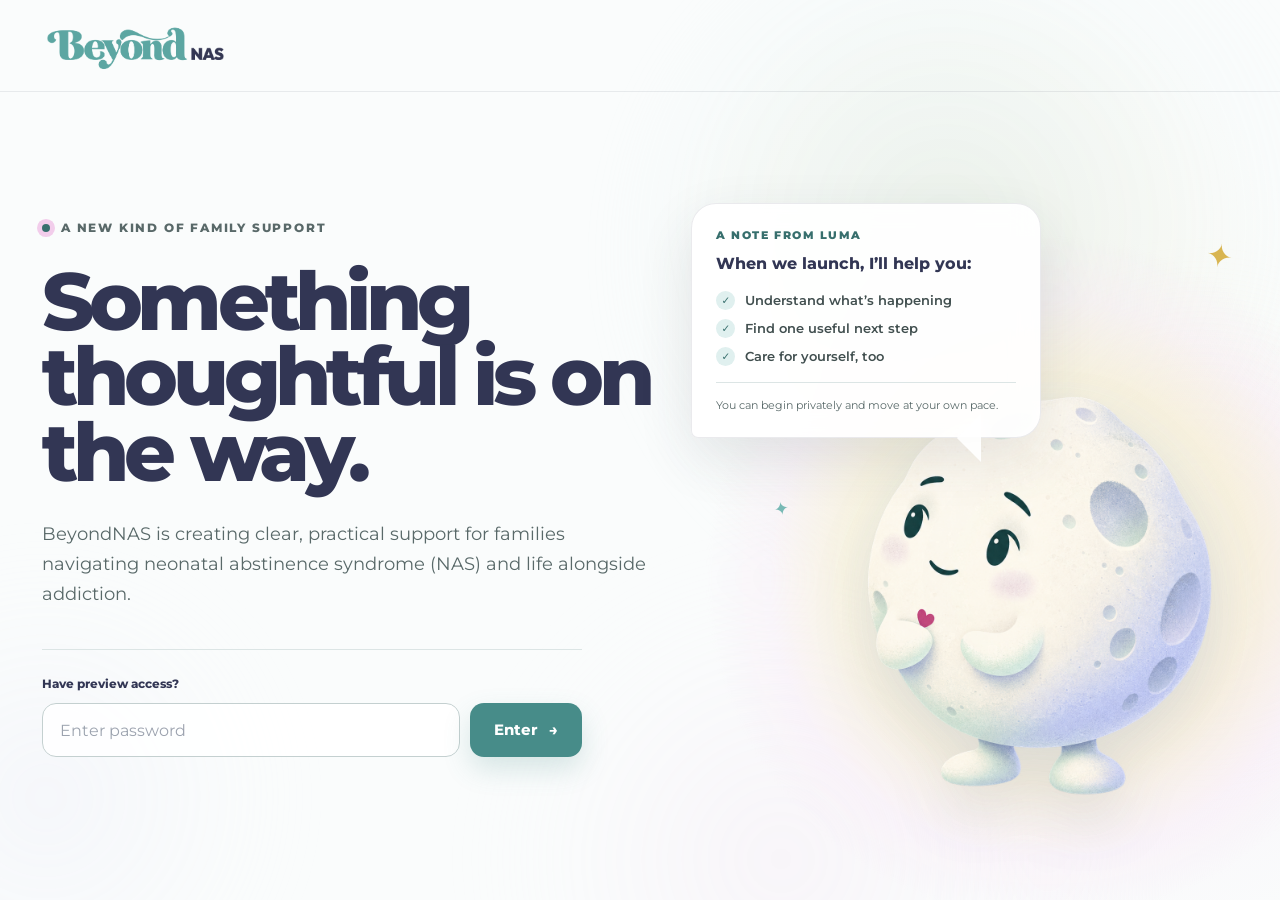
==== index.html @ ad43eafd "Deploy Guided reading to Content Studio" ====
<!doctype html>
<html lang="en">
  <head>
    <meta charset="UTF-8" />
    <meta name="viewport" content="width=device-width, initial-scale=1.0" />
    <link rel="icon" type="image/png" href="/luma-favicon.png" />
    <link rel="apple-touch-icon" href="/apple-touch-icon.png" />
    <title>BeyondNAS | Support for What Comes Next</title>
    <meta
      name="description"
      content="Practical guidance, trusted experiences, and small next steps for families affected by addiction, from infancy through young adulthood."
    />
    <meta property="og:type" content="website" />
    <meta property="og:title" content="BeyondNAS | Support for What Comes Next" />
    <meta property="og:description" content="Practical guidance for families affected by addiction." />
    <meta property="og:image" content="https://beyondnas.com/beyondnas-logo.png" />
    <meta name="twitter:card" content="summary_large_image" />
    <meta name="twitter:title" content="BeyondNAS | Support for What Comes Next" />
    <meta name="twitter:description" content="Practical guidance for families affected by addiction." />
    <meta name="twitter:image" content="https://beyondnas.com/beyondnas-logo.png" />
    <link rel="preconnect" href="https://fonts.googleapis.com" />
    <link rel="preconnect" href="https://fonts.gstatic.com" crossorigin />
    <link
      href="https://fonts.googleapis.com/css2?family=Montserrat:ital,wght@0,400;0,500;0,600;0,700;0,800;0,900;1,500;1,600&display=swap"
      rel="stylesheet"
    />
    <!-- Google tag (gtag.js) -->
    <script async src="https://www.googletagmanager.com/gtag/js?id=G-GMQ66RR1ZY"></script>
    <script>
      window.dataLayer = window.dataLayer || [];
      function gtag() {
        dataLayer.push(arguments);
      }
      gtag('js', new Date());

      gtag('config', 'G-GMQ66RR1ZY');
    </script>
    <script type="module" crossorigin src="/assets/index-DEfCOrzI.js"></script>
    <link rel="stylesheet" crossorigin href="/assets/index-DeD6jrd-.css">
  </head>
  <body class="bg-white">
    <div id="root"></div>
  </body>
</html>
---- assets/index-DeD6jrd-.css ----
.ambient-glow{position:absolute;z-index:0;inset:0;overflow:hidden;pointer-events:none}.ambient-orb{position:absolute;display:block;border-radius:50%;filter:blur(20px);opacity:.22;will-change:transform}.ambient-orb-teal{top:-12%;left:48%;width:46rem;height:46rem;background:radial-gradient(circle at 45% 45%,rgba(157,205,202,.66) 0%,rgba(224,240,239,.38) 44%,transparent 72%);animation:ambient-drift-teal 24s ease-in-out infinite alternate}.ambient-orb-gold{top:28%;right:-15%;width:34rem;height:34rem;background:radial-gradient(circle,rgba(238,220,165,.68) 0%,rgba(252,248,237,.3) 52%,transparent 73%);animation:ambient-drift-gold 29s ease-in-out infinite alternate}.ambient-orb-blush{right:14%;bottom:-31%;width:40rem;height:40rem;background:radial-gradient(circle,rgba(242,205,235,.62) 0%,rgba(253,245,252,.3) 50%,transparent 72%);animation:ambient-drift-blush 27s ease-in-out infinite alternate}.ambient-orb-lavender{left:-17%;bottom:-18%;width:33rem;height:33rem;background:radial-gradient(circle,rgba(219,216,245,.58) 0%,rgba(247,246,253,.25) 52%,transparent 73%);animation:ambient-drift-lavender 31s ease-in-out infinite alternate}@keyframes ambient-drift-teal{0%{transform:translate3d(-3%,0,0) scale(1)}50%{transform:translate3d(6%,7%,0) scale(1.08)}to{transform:translate3d(-1%,13%,0) scale(.96)}}@keyframes ambient-drift-gold{0%{transform:translate3d(0,-5%,0) scale(.96)}55%{transform:translate3d(-14%,8%,0) scale(1.1)}to{transform:translate3d(-6%,16%,0) scale(1.02)}}@keyframes ambient-drift-blush{0%{transform:translate3d(5%,4%,0) scale(1)}48%{transform:translate3d(-11%,-9%,0) scale(1.08)}to{transform:translate3d(3%,-17%,0) scale(.95)}}@keyframes ambient-drift-lavender{0%{transform:translate3d(-2%,8%,0) scale(.98)}52%{transform:translate3d(16%,-8%,0) scale(1.09)}to{transform:translate3d(7%,-17%,0) scale(1.01)}}@media(max-width:620px){.ambient-orb{opacity:.18;filter:blur(24px)}.ambient-orb-teal{top:5%;left:28%;width:29rem;height:29rem}.ambient-orb-gold{top:39%;right:-62%;width:28rem;height:28rem}.ambient-orb-blush{right:-26%;bottom:-11%;width:27rem;height:27rem}.ambient-orb-lavender{left:-55%;bottom:12%;width:27rem;height:27rem}}@media(prefers-reduced-motion:reduce){.ambient-orb{animation:none!important;will-change:auto}}.luma-icon{--li-ink:#2f6667;--li-moon:#dff0ee;--li-accent:#e69bc5;--li-glow:#f2d477;display:block;width:1.75rem;height:1.75rem;overflow:visible;color:var(--li-ink)}.luma-icon--blush{--li-ink:#885878;--li-moon:#f6e4ef;--li-accent:#d887b7;--li-glow:#efc865}.luma-icon--gold{--li-ink:#755c31;--li-moon:#f8edc9;--li-accent:#d69c52;--li-glow:#e6b43d}.luma-icon--lavender{--li-ink:#665a86;--li-moon:#ebe5f5;--li-accent:#9c82bd;--li-glow:#e9b960}.luma-icon--coral{--li-ink:#8d5143;--li-moon:#fae3dc;--li-accent:#df8068;--li-glow:#edbc4f}.luma-icon--current{--li-ink:currentColor;--li-moon:currentColor;--li-accent:currentColor;--li-glow:currentColor}.luma-icon-moon{fill:var(--li-moon)}.luma-icon-crater{fill:var(--li-ink);opacity:.1}.luma-icon-crater-a{transform-origin:9px 9.3px;transform:scale(.92)}.luma-icon-crater-b{opacity:.08}.luma-icon-line{fill:none;stroke:var(--li-ink);stroke-width:1.8;stroke-linecap:round;stroke-linejoin:round}.luma-icon-detail{stroke-width:1.45;opacity:.82}.luma-icon-accent{fill:var(--li-accent);stroke:none}.luma-icon-highlight{fill:#fff;opacity:.9}.luma-icon-spark{fill:none;stroke:var(--li-glow);stroke-width:1.7;stroke-linecap:round}.luma-icon--current .luma-icon-moon{opacity:.14}.luma-icon--current .luma-icon-crater{opacity:.16}.luma-icon--current .luma-icon-accent{opacity:.5}.luma-icon--current .luma-icon-spark{opacity:.78}@media(prefers-reduced-motion:no-preference){button:hover>.luma-icon .luma-icon-spark,a:hover>.luma-icon .luma-icon-spark{transform-origin:center;animation:luma-icon-twinkle .8s ease both}@keyframes luma-icon-twinkle{50%{opacity:.45;transform:scale(.72) rotate(12deg)}}}.cw-preview{min-height:100vh;padding-bottom:48px;background:var(--color-neutral-50);color:var(--color-indigo-700);font-size:.94rem;line-height:1.65}.cw-container{width:min(1160px,calc(100% - 48px));margin-inline:auto}.cw-topbar{background:var(--color-neutral-0);border-bottom:1px solid var(--color-border)}.cw-topbar .cw-container{display:flex;min-height:68px;align-items:center;justify-content:space-between;gap:14px}.cw-brand,.cw-topbar img.cw-brand{width:144px}.cw-back-link,.cw-source a{display:inline-flex;min-height:44px;align-items:center;gap:7px;color:var(--color-teal-800);font-size:.83rem;font-weight:700;text-decoration:underline;text-underline-offset:3px}.cw-preview .luma-icon{width:1.35rem;height:1.35rem;flex:none}.cw-hero{display:grid;grid-template-columns:minmax(0,1fr) minmax(220px,32%);grid-template-areas:"copy art" "progress art";align-items:center;gap:18px 26px;margin:28px 0 22px;padding:clamp(24px,4vw,46px);border-radius:24px;background:radial-gradient(ellipse at 90% 20%,var(--color-teal-700),transparent 59%),var(--color-teal-950);color:var(--color-neutral-0);overflow:hidden}.cw-hero-copy{grid-area:copy}.cw-hero-art{position:relative;display:grid;grid-area:art;width:100%;max-width:320px;justify-self:center;place-items:center;isolation:isolate}.cw-hero-art:before{position:absolute;z-index:-1;width:95%;aspect-ratio:1;border:1px solid rgba(195,225,223,.2);border-radius:50%;background:radial-gradient(circle,rgba(157,205,202,.22),transparent 72%);content:""}.cw-hero-art img{width:100%;height:auto}.cw-eyebrow{color:var(--color-teal-700);font-size:.72rem;font-weight:800;letter-spacing:.09em;text-transform:uppercase}.cw-hero .cw-eyebrow{color:var(--color-gold-200)}.cw-hero h1{max-width:20ch;margin:7px 0 10px;font-size:clamp(2rem,4.35vw,3.45rem);font-weight:700;line-height:1.08;letter-spacing:-.048em}.cw-hero-copy>p:last-child{max-width:52ch;color:var(--color-teal-100)}.cw-progress{display:grid;grid-area:progress;gap:7px;width:min(100%,315px);padding:10px 14px;border:1px solid var(--color-teal-600);border-radius:14px;background:var(--color-teal-900)}.cw-progress label{font-size:.8rem;font-weight:750}.cw-progress span{color:var(--color-teal-100);font-size:.76rem}.cw-progress progress{display:block;width:100%;height:7px;overflow:hidden;-webkit-appearance:none;-moz-appearance:none;appearance:none;border:0;border-radius:8px;background:var(--color-teal-700)}.cw-progress progress::-webkit-progress-bar{background:var(--color-teal-700)}.cw-progress progress::-webkit-progress-value{background:var(--color-gold-200)}.cw-progress progress::-moz-progress-bar{background:var(--color-gold-200)}.cw-layout{display:grid;grid-template-columns:231px minmax(0,1fr);align-items:start;gap:18px}.cw-navigation,.cw-module{min-width:0;border:1px solid var(--color-border);border-radius:19px;background:var(--color-neutral-0);box-shadow:0 10px 32px #3236540b}.cw-navigation{position:sticky;top:16px;padding:9px}.cw-navigation ol{display:grid;gap:4px;padding:0;list-style:none}.cw-navigation button{display:flex;width:100%;min-height:48px;align-items:center;gap:9px;padding:8px;border:1px solid transparent;border-radius:11px;color:var(--color-indigo-700);font-size:.79rem;font-weight:750;text-align:left}.cw-navigation button:disabled{color:var(--color-neutral-600);cursor:default}.cw-navigation button:hover:not(:disabled){background:var(--color-teal-50)}.cw-navigation button[aria-current]{border-color:var(--color-teal-300);background:var(--color-teal-50)}.cw-step-number{display:grid;width:28px;height:28px;flex:none;place-items:center;border-radius:50%;background:var(--color-neutral-100);color:var(--color-teal-900)}.cw-step-number .luma-icon{width:1.1rem;height:1.1rem}.cw-navigation button[aria-current] .cw-step-number{background:var(--color-teal-800);color:#fff}.cw-module-header,.cw-module-content,.cw-module-footer{padding-inline:clamp(17px,3vw,38px)}.cw-module-header{display:flex;align-items:flex-start;gap:16px;padding-block:25px 23px;border-bottom:1px solid var(--color-border);border-radius:18px 18px 0 0;background:linear-gradient(115deg,var(--cw-module-wash, var(--color-teal-50)),var(--color-neutral-0) 82%)}.cw-module[data-tone=lavender]{--cw-module-wash: var(--color-lavender-50)}.cw-module[data-tone=blush]{--cw-module-wash: var(--color-blush-50)}.cw-module[data-tone=gold]{--cw-module-wash: var(--color-gold-50)}.cw-module-emblem{display:grid;width:58px;height:58px;flex:none;place-items:center;border:1px solid var(--color-border);border-radius:20px;background:var(--color-neutral-0)}.cw-module-emblem .luma-icon{width:2.55rem;height:2.55rem}.cw-module h2{margin:3px 0 6px;font-size:clamp(1.45rem,3vw,2.2rem);font-weight:700;line-height:1.18;letter-spacing:-.035em}.cw-module-header div>p:last-child,.cw-module-content,.cw-completed>p{color:var(--color-neutral-700)}.cw-module-content{display:grid;gap:24px;padding-block:24px}.cw-section{display:grid;gap:10px}.cw-section h3,.cw-section h4{color:var(--color-indigo-700);font-weight:750;line-height:1.35}.cw-section h3{font-size:1.16rem}.cw-section h4{margin-top:7px;font-size:.94rem}.cw-list{display:grid;gap:5px;padding-left:1.3em;list-style:disc}.cw-list li::marker{color:var(--color-teal-700)}.cw-source{margin-top:-4px}.cw-source .luma-icon{width:1rem;height:1rem}.cw-avery-intro{display:grid;grid-template-columns:minmax(0,1fr) minmax(145px,29%);align-items:center;gap:14px 22px;padding:clamp(16px,3vw,28px);border:1px solid var(--color-teal-200);border-radius:16px;background:radial-gradient(ellipse at 87% 48%,var(--color-lavender-100),transparent 57%),var(--color-teal-50)}.cw-avery-intro h3{margin-bottom:6px;color:var(--color-teal-950);font-size:clamp(1.38rem,3vw,1.86rem);font-weight:750;line-height:1.15;letter-spacing:-.03em}.cw-avery-intro p{max-width:52ch}.cw-avery-intro-art{width:min(100%,196px);height:auto;justify-self:center;margin-block:-6px}.cw-story{display:flex;align-items:flex-start;gap:11px;padding:14px 17px;border-radius:12px;background:var(--color-teal-50)}.cw-story .luma-icon{width:1.9rem;height:1.9rem}.cw-story strong{display:block;margin-bottom:2px;color:var(--color-teal-900)}.cw-icon-heading,.cw-disclosure-title,.cw-preparation dt{display:flex;align-items:center;gap:8px}.cw-icon-heading .luma-icon,.cw-disclosure-title .luma-icon,.cw-preparation .luma-icon{width:1.55rem;height:1.55rem}.cw-reference-grid{display:grid;grid-template-columns:repeat(2,minmax(0,1fr));gap:8px}.cw-reference-grid>div{padding:12px 14px;border:1px solid var(--color-border);border-radius:10px;background:var(--color-neutral-25)}.cw-reference-grid dt{margin-bottom:3px;color:var(--color-indigo-700);font-weight:750}.cw-reference-grid dd{font-size:.86rem}.cw-practice{padding:17px;border:1px solid var(--color-lavender-200);border-radius:14px;background:var(--color-lavender-50)}.cw-question{min-width:0}.cw-question+.cw-question{margin-top:6px}.cw-question legend{margin-bottom:7px;font-weight:650}.cw-answer-options{display:flex;flex-wrap:wrap;gap:7px}.cw-answer{display:flex;min-height:44px;align-items:center;gap:8px;padding:8px 12px;border:1px solid var(--color-border-strong);border-radius:9px;background:var(--color-neutral-0);cursor:pointer}.cw-answer[data-result=correct]{border-color:var(--color-teal-700);background:var(--color-teal-50)}.cw-answer[data-result=retry]{border-color:#a15040}.cw-answer:has(input:focus-visible){outline:3px solid #e97755;outline-offset:2px}.cw-answer input{width:16px;height:16px;flex:none;accent-color:var(--color-teal-700)}.cw-answer[data-result=retry] input{accent-color:#a15040}.cw-feedback{margin-top:9px;padding:10px 12px;border-left:3px solid var(--color-teal-500);border-radius:4px 9px 9px 4px;background:var(--color-teal-50);color:var(--color-teal-900)}.cw-answer[data-result=retry],.cw-feedback[data-result=retry]{background:#fff3ee;color:#63372d}.cw-feedback[data-result=retry]{border-left-color:#a15040}.cw-feedback-label{display:flex;align-items:center;gap:6px;margin-bottom:4px;font-size:.84rem}.cw-disclosure-guide{display:flex;flex-wrap:wrap;align-items:center;justify-content:space-between;gap:6px 12px}.cw-disclosure-progress{display:inline-flex;align-items:center;gap:7px;padding:4px 9px;border:1px solid var(--color-teal-200);border-radius:999px;background:var(--color-neutral-0);color:var(--color-teal-900);font-size:.75rem;font-weight:750;white-space:nowrap}.cw-disclosure-progress[data-complete=true]{border-color:var(--color-mint-300);background:var(--color-mint-100);color:var(--color-mint-900)}.cw-disclosure-meter{display:inline-flex;gap:3px}.cw-disclosure-meter span{width:9px;height:5px;border-radius:999px;background:var(--color-teal-200)}.cw-disclosure-meter [data-filled=true]{background:var(--color-teal-700)}.cw-disclosure-progress .luma-icon,.cw-disclosure-state .luma-icon{width:1rem;height:1rem}.cw-flow{display:grid;padding:16px;border:1px solid var(--color-teal-200);border-radius:14px;background:var(--color-teal-50)}.cw-flow .cw-disclosure-guide{margin-bottom:13px}.cw-flow-origin{z-index:1;display:flex;justify-self:center;align-items:center;gap:8px;padding:7px 14px;border-radius:8px;background:var(--color-teal-800);color:#fff;font-weight:750}.cw-branches{position:relative;display:grid;grid-template-columns:repeat(2,minmax(0,1fr));gap:9px;padding-top:22px}.cw-branches:before{position:absolute;top:0;left:50%;height:11px;border-left:1px solid var(--color-teal-600);content:""}.cw-branches:after{position:absolute;top:11px;right:25%;left:25%;height:11px;border:1px solid var(--color-teal-600);border-bottom:0;border-radius:5px 5px 0 0;content:""}.cw-disclosure{min-width:0;align-self:start;overflow:hidden;border:1px solid var(--cw-disclosure-border, var(--color-teal-300));border-radius:10px;background:var(--color-neutral-0)}.cw-disclosure[data-viewed=true]{border-color:var(--color-mint-500)}.cw-disclosure button{display:flex;width:100%;min-height:52px;justify-content:space-between;align-items:center;gap:10px;padding:9px 12px;color:var(--color-teal-900);font-weight:750;text-align:left}.cw-disclosure button:focus-visible{outline-offset:-4px}.cw-disclosure button:hover{background:var(--color-teal-50)}.cw-disclosure button[aria-expanded=true]{background:var(--color-mint-50)}.cw-disclosure-actions,.cw-disclosure-state{display:inline-flex;flex:none;align-items:center;gap:7px}.cw-disclosure-state{gap:4px;padding:3px 7px;border-radius:6px;background:var(--color-teal-100);color:var(--color-teal-900);font-size:.73rem;white-space:nowrap}.cw-disclosure[data-viewed=true] .cw-disclosure-state{background:var(--color-mint-100);color:var(--color-mint-900)}.cw-disclosure-chevron{width:7px;height:7px;flex:none;margin:-3px 2px 0 0;border-right:2px solid currentColor;border-bottom:2px solid currentColor;transform:rotate(45deg)}.cw-disclosure button[aria-expanded=true] .cw-disclosure-chevron{margin-top:3px;transform:rotate(225deg)}.cw-disclosure-content{padding:10px 12px 13px;border-top:1px solid var(--color-mint-200)}.cw-branch .cw-disclosure-content{font-size:.86rem}.cw-conversation{display:grid;grid-template-columns:minmax(0,1fr) minmax(124px,26%);grid-template-areas:"heading art" "dialogue art";align-items:center;gap:12px 20px;padding:clamp(15px,2.5vw,24px);border:1px solid var(--color-lavender-200);border-radius:16px;background:radial-gradient(ellipse at right center,var(--color-lavender-100),transparent 62%),var(--color-lavender-50)}.cw-conversation h3{grid-area:heading}.cw-conversation-art{grid-area:art;width:100%;height:auto}.cw-dialogue{display:grid;grid-area:dialogue;gap:7px}.cw-dialogue>div{padding:10px 14px;border-radius:10px;background:var(--color-neutral-0)}.cw-dialogue>div:nth-child(2){margin-left:clamp(9px,6%,38px);background:var(--color-teal-100)}.cw-dialogue dt{color:var(--color-teal-800);font-size:.8rem;font-weight:750}.cw-findings{grid-template-columns:repeat(3,minmax(0,1fr))}.cw-notice{padding:16px;border:1px solid var(--color-gold-200);border-radius:14px;background:var(--color-gold-50)}.cw-notice header{display:flex;align-items:center;gap:9px}.cw-notice header .luma-icon{width:2rem;height:2rem}.cw-notice header p{color:var(--color-gold-800);font-size:.78rem;font-weight:750}.cw-notice-row{--cw-disclosure-border: var(--color-gold-200)}.cw-module-footer{display:grid;gap:8px;padding-block:14px;border-top:1px solid var(--color-border);border-radius:0 0 19px 19px;background:var(--color-neutral-25)}.cw-continue-help{color:var(--color-neutral-700);font-size:.8rem;text-align:right}.cw-module-actions{display:flex;gap:12px}.cw-module-actions .cw-primary{margin-left:auto}.cw-module-actions button{justify-content:center;line-height:1.3;text-align:center}.cw-primary,.cw-secondary{display:inline-flex;min-height:44px;align-items:center;gap:7px;padding:7px 14px;border:1px solid var(--color-teal-800);border-radius:9px;background:var(--color-teal-800);color:#fff;font-size:.87rem;font-weight:750}.cw-primary:hover:not(:disabled){background:var(--color-teal-950)}.cw-primary:disabled{border-color:var(--color-border);background:var(--color-neutral-100);color:var(--color-neutral-600);cursor:default}.cw-secondary{border-color:var(--color-border-strong);background:#fff;color:var(--color-teal-900)}.cw-secondary:hover{background:var(--color-teal-50)}.cw-completed{display:grid;justify-items:start;gap:8px;padding:clamp(22px,4vw,46px);background:radial-gradient(ellipse at top right,var(--color-teal-50),transparent 72%),var(--color-neutral-0)}.cw-completed-art{width:86px;height:auto;margin:-8px 0 -4px -9px}.cw-completed>p{max-width:58ch;margin-bottom:8px}.cw-completed-actions{display:flex;flex-wrap:wrap;gap:8px}@media(max-width:820px){.cw-layout{grid-template-columns:1fr;gap:12px}.cw-navigation{position:static}.cw-navigation ol{grid-template-columns:repeat(4,minmax(0,1fr))}.cw-navigation button{flex-wrap:wrap;justify-content:center;text-align:center}}@media(max-width:570px){.cw-container{width:calc(100% - 26px)}.cw-brand,.cw-topbar img.cw-brand{width:115px}.cw-topbar .cw-container{min-height:57px}.cw-back-link{font-size:.75rem}.cw-hero{grid-template-columns:minmax(0,1fr) clamp(76px,25vw,114px);grid-template-areas:"copy copy" "progress art";gap:12px;margin-top:15px;padding:20px;border-radius:17px}.cw-module-header{gap:10px}.cw-module-emblem{width:43px;height:43px;border-radius:13px}.cw-module-emblem .luma-icon{width:1.95rem;height:1.95rem}.cw-avery-intro{grid-template-columns:minmax(0,1fr) clamp(94px,33vw,145px);grid-template-areas:"title art" "intro intro";gap:10px 12px}.cw-avery-intro-copy{display:contents}.cw-avery-intro h3{grid-area:title;margin:0}.cw-avery-intro p{grid-area:intro}.cw-avery-intro-art{grid-area:art}.cw-reference-grid{grid-template-columns:1fr}.cw-navigation button{flex-direction:column;gap:4px;padding:5px 2px;font-size:.65rem;line-height:1.3}.cw-flow{padding:10px}.cw-disclosure button{flex-direction:column;align-items:stretch;gap:5px}.cw-disclosure-actions{justify-content:space-between}.cw-branch button{font-size:.82rem;padding-inline:7px}.cw-branch .cw-disclosure-content{padding-inline:7px}.cw-conversation{grid-template-columns:minmax(0,1fr) clamp(64px,20vw,96px);grid-template-areas:"heading art" "dialogue dialogue";gap:8px}.cw-module-actions{gap:8px}.cw-module-actions button{gap:5px;padding-inline:8px;font-size:.78rem}.cw-module-actions .luma-icon{width:1rem;height:1rem}}.cw-reading-blocks{display:grid;gap:20px;min-width:0}.cw-reading-block{min-width:0}.cw-reading-block .cw-source{margin-top:6px}.cw-reference-grid .cw-card-with-icon{margin-left:2.05rem}.cw-conversation[data-illustrated=false]{grid-template-columns:1fr;grid-template-areas:"heading" "dialogue"}.cw-avery-intro:not(:has(img)){grid-template-columns:1fr;grid-template-areas:"title" "intro"}.cw-guided-module .cw-module-footer{border-radius:0}.cw-guided-complete{display:inline-flex;align-items:center;gap:8px;margin-left:auto;color:var(--color-mint-900);font-weight:750}.cw-guided-complete .luma-icon{width:1.4rem;height:1.4rem}:root{--learn-forest:var(--color-indigo-600);--learn-coral:var(--color-teal-700);--learn-paper:var(--color-neutral-50);--learn-ink:var(--color-indigo-600);--learn-muted:var(--color-neutral-600);--learn-sage:var(--color-mint-200);--learn-line:var(--color-neutral-200);--learn-peach:var(--color-blush-200);--learn-yellow:var(--color-gold-100);--learn-lilac:var(--color-lavender-200)}.content-preview-shell{min-width:0;max-width:100%;min-height:100svh;background:var(--learn-paper);color:var(--learn-ink);font-family:Montserrat,ui-sans-serif,system-ui,sans-serif}.embedded-module-preview{width:100%;container-type:inline-size}.embedded-module-preview .module-canvas{width:100%;min-width:0;max-width:100%}.embedded-module-preview .learn-module-header>*,.embedded-module-preview .learn-module-body>*,.embedded-module-preview button>span{min-width:0}.embedded-module-preview h2,.embedded-module-preview h3,.embedded-module-preview p,.embedded-module-preview button,.embedded-module-preview strong,.embedded-module-preview span{overflow-wrap:anywhere}.preview-topbar{display:grid;height:72px;padding:0 34px;grid-template-columns:1fr auto 1fr;align-items:center;border-bottom:1px solid var(--learn-line);background:#f7f4edeb;-webkit-backdrop-filter:blur(14px);backdrop-filter:blur(14px)}.preview-brand{display:flex;align-items:center;gap:9px;color:var(--learn-forest);font-family:Montserrat,ui-sans-serif,system-ui,sans-serif;font-size:21px;font-weight:700;text-decoration:none}.preview-mark{position:relative;display:inline-block;width:29px;height:29px}.preview-mark i{position:absolute;width:13px;height:19px;border-radius:100% 0;background:var(--learn-coral);transform-origin:bottom right}.preview-mark i:nth-child(1){left:1px;top:1px;transform:rotate(-35deg)}.preview-mark i:nth-child(2){right:2px;top:1px;transform:scaleX(-1) rotate(-35deg)}.preview-mark i:nth-child(3){left:10px;bottom:0;width:9px;height:16px;background:#89a794;transform:rotate(-5deg)}.preview-topbar>div{display:flex;align-items:center;gap:8px;color:var(--learn-muted);font-size:8px;font-weight:800;letter-spacing:.1em;text-transform:uppercase}.preview-topbar>div b{padding:6px 8px;border-radius:99px;background:var(--learn-peach);color:#9c4933}.preview-topbar>a:last-child{justify-self:end;color:var(--learn-forest);font-size:9px;font-weight:800;text-decoration:none}.preview-hero{display:flex;min-height:274px;padding:46px max(34px,calc((100vw - 1380px)/2));align-items:flex-end;justify-content:space-between;gap:60px;background:var(--learn-forest);color:#fff;overflow:hidden}.preview-hero-copy>p{margin:0;color:#f1a188;font-size:9px;font-weight:850;letter-spacing:.19em}.preview-hero-copy h1{margin:14px 0 12px;font-family:Montserrat,ui-sans-serif,system-ui,sans-serif;font-size:clamp(45px,5vw,71px);font-weight:600;letter-spacing:-.045em;line-height:.95}.preview-hero-copy>span{display:block;max-width:710px;color:#ffffffa1;font-size:13px;line-height:1.65}.collection-meta{display:flex;margin-top:25px;align-items:center;gap:13px;color:#ffffffb8;font-size:8px;text-transform:uppercase;letter-spacing:.08em}.collection-meta i{width:3px;height:3px;border-radius:50%;background:#f1a188}.overall-progress{display:flex;max-width:285px;align-items:center;gap:17px}.overall-progress>div{display:grid;width:99px;height:99px;flex:none;place-items:center;align-content:center;border-radius:50%;background:conic-gradient(#f1a188 var(--overall),rgba(255,255,255,.1) 0);box-shadow:inset 0 0 0 9px var(--learn-forest)}.overall-progress strong,.overall-progress span{display:block}.overall-progress strong{font-family:Montserrat,ui-sans-serif,system-ui,sans-serif;font-size:24px}.overall-progress span{color:#ffffff80;font-size:7px;text-transform:uppercase}.overall-progress p{color:#ffffff80;font-size:9px;line-height:1.55}.preview-workspace{display:grid;max-width:1450px;margin:0 auto;grid-template-columns:315px minmax(0,1fr)}.module-rail{padding:36px 24px 70px;border-right:1px solid var(--learn-line)}.module-rail>div:first-child>span,.learn-section-label{color:var(--learn-coral);font-size:8px;font-weight:850;letter-spacing:.16em}.module-rail h2{margin:7px 0 8px;font-family:Montserrat,ui-sans-serif,system-ui,sans-serif;font-size:26px}.module-rail>div:first-child>p{margin:0;color:var(--learn-muted);font-size:9px;line-height:1.6}.module-rail nav{display:flex;margin-top:25px;gap:7px;flex-direction:column}.module-rail nav button{display:grid;min-height:69px;padding:9px 10px;grid-template-columns:22px 34px 1fr 16px;align-items:center;gap:7px;border:1px solid transparent;border-radius:12px;background:transparent;color:var(--learn-ink);text-align:left}.module-rail nav button:hover{background:#ffffffb3}.module-rail nav button.active{border-color:var(--learn-line);background:#fff;box-shadow:0 10px 26px #173f3b12}.module-rail nav button>span{color:#9aa49f;font-size:7px;font-weight:850}.rail-icon{display:grid;width:31px;height:31px;place-items:center;border-radius:9px;background:var(--learn-lilac);color:#695a75;font-size:12px;font-style:normal}.rail-help_now{background:var(--learn-peach);color:#a95139}.rail-checklist{background:var(--learn-sage);color:#496e55}.rail-scenario{background:var(--learn-yellow);color:#746a20}.rail-reminder{background:#dce9ef;color:#466b7d}.module-rail nav b{font-size:9px}.module-rail nav small{display:block;margin-top:4px;color:var(--learn-muted);font-size:7px;font-weight:600}.module-rail nav em{color:var(--learn-coral);font-size:10px;font-style:normal}.prototype-note{margin-top:27px;padding:15px;border-radius:12px;background:#ebe9e2}.prototype-note b{color:#8a5c4e;font-size:7px;letter-spacing:.13em}.prototype-note p{margin:7px 0 0;color:#737d78;font-size:7px;line-height:1.55}.module-stage{min-width:0;padding:36px 45px 80px}.module-canvas{width:100%;min-width:0;max-width:960px;margin:0 auto;border:1px solid var(--learn-line);border-radius:24px;background:#fff;box-shadow:0 22px 70px #173f3b17;overflow:hidden}.learn-module-header{display:grid;padding:27px 30px;grid-template-columns:48px minmax(0,1fr) 65px;align-items:center;gap:15px;border-bottom:1px solid #e8ebe5}.learn-pattern-mark{display:grid;width:48px;height:48px;place-items:center;border-radius:14px;background:var(--learn-lilac);color:#655672;font-size:20px}.learn-help_now{background:var(--learn-peach);color:#a95139}.learn-checklist{background:var(--learn-sage);color:#496e55}.learn-scenario{background:var(--learn-yellow);color:#746a20}.learn-reminder{background:#dce9ef;color:#466b7d}.learn-module-header p{margin:0;color:var(--learn-coral);font-size:7px;font-weight:850;letter-spacing:.14em}.learn-module-header h2{margin:5px 0;font-family:Montserrat,ui-sans-serif,system-ui,sans-serif;font-size:30px;font-weight:600;line-height:1.05}.learn-module-header>div:nth-child(2)>span{color:var(--learn-muted);font-size:9px;line-height:1.55}.learn-progress-ring{display:grid;width:58px;height:58px;place-items:center;border-radius:50%;background:conic-gradient(var(--learn-coral) var(--progress),#edece6 0);box-shadow:inset 0 0 0 6px #fff}.learn-progress-ring b{font-size:8px}.learn-module-body{min-width:0;padding:34px 38px}.learn-reading{max-width:690px;margin:0 auto}.learn-reading p{font-family:Montserrat,ui-sans-serif,system-ui,sans-serif;font-size:19px;line-height:1.7}.learn-reading p:first-of-type{margin-top:16px}.cue-lab,.knowledge-check{max-width:760px;margin:32px auto 0;padding:25px;border-radius:17px;background:#f7f6f1}.cue-lab>div:first-child h3,.knowledge-check h3,.issue-picker h3,.check-intro h3,.scene-copy h3,.reminder-copy h3{margin:8px 0 6px;font-family:Montserrat,ui-sans-serif,system-ui,sans-serif;font-size:25px;font-weight:600}.cue-lab>div:first-child p,.issue-picker>p,.check-intro p,.reminder-copy p{margin:0;color:var(--learn-muted);font-size:9px;line-height:1.55}.cue-grid{display:grid;margin-top:18px;grid-template-columns:repeat(auto-fit,minmax(min(220px,100%),1fr));gap:8px}.cue-grid button{display:flex;min-width:0;min-height:96px;padding:13px;align-items:flex-start;gap:10px;border:1px solid #dfe3dc;border-radius:11px;background:#fff;color:var(--learn-ink);text-align:left}.cue-grid button i{display:grid;width:22px;height:22px;flex:none;place-items:center;border:1px solid #cdd6ce;border-radius:50%;font-size:8px;font-style:normal}.cue-grid button span{min-width:0;font-size:9px;line-height:1.45}.cue-grid button.selected{border-color:#789987;background:#eff5f0}.cue-grid button.selected i{border-color:#789987;background:#789987;color:#fff}.cue-lab>small{display:block;margin-top:13px;color:#7a8680;font-size:7px;line-height:1.5}.knowledge-check{background:var(--learn-forest);color:#fff}.knowledge-check .learn-section-label{color:#f1a188}.knowledge-check h3{max-width:620px}.knowledge-check>button{display:grid;width:100%;min-width:0;min-height:48px;margin-top:7px;padding:7px 12px;grid-template-columns:27px minmax(0,1fr) auto;align-items:center;gap:10px;border:1px solid rgba(255,255,255,.13);border-radius:10px;background:#ffffff0f;color:#fff;text-align:left;font-size:9px}.knowledge-check>button i{display:grid;width:24px;height:24px;place-items:center;border-radius:50%;background:#ffffff1a;font-style:normal}.knowledge-check>button b{color:#f1a188;font-size:8px}.knowledge-check>button.correct{border-color:#9dc2a5;background:#81b68f2e}.knowledge-check>button.incorrect{border-color:#f1a188;background:#ed765429}.learn-feedback{margin-top:11px;padding:15px;border-radius:11px}.learn-feedback b{font-size:9px}.learn-feedback p{margin:5px 0 0;font-size:8px;line-height:1.6}.learn-feedback.good{background:#e3f0e5;color:#315c3f}.knowledge-check .learn-feedback.good{background:#93c69d26;color:#d9f0de}.learn-feedback.gentle{background:#fff0e8;color:#7e4c3e}.learn-feedback button{margin-top:9px;border:0;border-bottom:1px solid currentColor;background:none;padding:0;color:inherit;font-size:8px;font-weight:800}.issue-picker,.decision-path{max-width:720px;margin:0 auto}.issue-picker{text-align:center}.issue-picker>p{margin-bottom:21px}.issue-picker>div{display:grid;grid-template-columns:1fr 1fr;gap:9px;text-align:left}.issue-picker>div button{display:grid;min-height:71px;padding:11px;grid-template-columns:28px 1fr 15px;align-items:center;gap:9px;border:1px solid var(--learn-line);border-radius:12px;background:#fff;color:var(--learn-ink);font-size:9px;font-weight:700}.issue-picker>div button:hover{border-color:var(--learn-coral);background:#fff8f5}.issue-picker>div button span{display:grid;width:26px;height:26px;place-items:center;border-radius:50%;background:var(--learn-peach);color:#9b4c37;font-size:8px}.issue-picker>div button b{color:var(--learn-coral)}.learn-back{border:0;background:none;padding:0;color:var(--learn-muted);font-size:8px;font-weight:750}.selected-issue{display:flex;margin:16px 0;padding:15px 18px;align-items:center;justify-content:space-between;border-radius:12px;background:var(--learn-peach)}.selected-issue small{color:#a85840;font-size:7px;font-weight:850;letter-spacing:.12em}.selected-issue strong{font-family:Montserrat,ui-sans-serif,system-ui,sans-serif;font-size:17px}.calm-line{display:flex;margin:21px 0;align-items:center;gap:12px;color:#8d9893;font-family:Montserrat,ui-sans-serif,system-ui,sans-serif;font-size:12px;font-style:italic}.calm-line i{height:1px;background:#d7ded7;flex:1}.decision-path article{display:grid;margin-top:9px;padding:15px;grid-template-columns:33px 1fr 20px;align-items:center;gap:11px;border:1px solid var(--learn-line);border-radius:12px}.decision-path article>b{display:grid;width:31px;height:31px;place-items:center;border-radius:50%;background:var(--learn-sage);font-size:9px}.decision-path article small,.try-now-card small{color:var(--learn-coral);font-size:7px;font-weight:850;letter-spacing:.12em}.decision-path article p{margin:4px 0 0;font-family:Montserrat,ui-sans-serif,system-ui,sans-serif;font-size:15px}.decision-path article>span{color:#6d9a78}.learn-main-action{display:block;min-height:45px;margin:16px 0 0 auto;padding:0 17px;border:0;border-radius:9px;background:var(--learn-forest);color:#fff;font-size:9px;font-weight:800}.try-now-card{margin-top:17px;padding:20px;border-radius:15px;background:var(--learn-forest);color:#fff}.try-now-card p{font-family:Montserrat,ui-sans-serif,system-ui,sans-serif;font-size:18px;line-height:1.5}.try-now-card button{display:flex;margin-top:14px;padding:9px 12px;align-items:center;gap:8px;border:0;border-radius:8px;background:#fff;color:var(--learn-forest);font-size:8px;font-weight:800}.try-now-card button span{display:grid;width:18px;height:18px;place-items:center;border-radius:50%;background:var(--learn-sage)}.checklist-module>section{max-width:720px;margin:0 auto}.check-intro{display:flex;align-items:flex-end;justify-content:space-between;gap:25px}.check-intro>div:first-child{max-width:540px}.check-score{display:flex;align-items:center;gap:8px}.check-score strong{font-family:Montserrat,ui-sans-serif,system-ui,sans-serif;font-size:43px}.check-score span{color:var(--learn-muted);font-size:8px;line-height:1.35}.care-checklist{margin-top:24px;border-top:1px solid var(--learn-line)}.care-checklist button{display:grid;width:100%;min-height:68px;padding:12px 3px;grid-template-columns:29px 1fr;align-items:center;gap:12px;border:0;border-bottom:1px solid var(--learn-line);background:none;color:var(--learn-ink);text-align:left}.care-checklist button i{display:grid;width:26px;height:26px;place-items:center;border:1px solid #c8d2ca;border-radius:8px;color:#fff;font-size:9px;font-style:normal}.care-checklist button span{font-family:Montserrat,ui-sans-serif,system-ui,sans-serif;font-size:15px}.care-checklist button small{display:block;margin-bottom:4px;color:#9aa49f;font:750 6px Montserrat,sans-serif;letter-spacing:.13em}.care-checklist button.checked{color:#65736e;text-decoration:line-through}.care-checklist button.checked i{border-color:#74917e;background:#74917e}.check-actions{display:flex;margin-top:18px;gap:8px}.check-actions button{min-height:41px;padding:0 14px;border:1px solid var(--learn-forest);border-radius:9px;background:var(--learn-forest);color:#fff;font-size:8px;font-weight:800}.check-actions button+button{background:#fff;color:var(--learn-forest)}.scenario-module{max-width:790px;margin:0 auto}.scenario-scene{display:grid;grid-template-columns:240px 1fr;align-items:center;gap:27px}.scene-visual{position:relative;height:185px;border-radius:17px;background:linear-gradient(145deg,#dce9df,#f0e5d9);overflow:hidden}.scene-visual:before{position:absolute;left:32px;right:32px;bottom:25px;height:42px;border-radius:50%;background:#ffffff80;content:""}.scene-person,.scene-baby{position:absolute}.scene-person{left:54px;top:37px}.scene-person i{display:block;width:35px;height:35px;border-radius:50%;background:#b17a62}.scene-person span{display:block;width:68px;height:86px;margin-left:-14px;border-radius:30px 30px 10px 10px;background:#557a6c}.scene-baby{left:117px;top:88px;transform:rotate(-10deg)}.scene-baby i{display:block;width:28px;height:28px;border-radius:50%;background:#d7a587}.scene-baby span{display:block;width:62px;height:27px;margin-left:-18px;border-radius:30px;background:#f2c685}.scene-visual em{position:absolute;right:12px;top:12px;padding:6px 8px;border-radius:99px;background:#ffffffc7;color:#7d8d86;font-family:Montserrat,ui-sans-serif,system-ui,sans-serif;font-size:8px}.scene-copy p{color:var(--learn-muted);font-family:Montserrat,ui-sans-serif,system-ui,sans-serif;font-size:15px;line-height:1.55}.scenario-options{margin-top:25px}.scenario-options>button{display:grid;width:100%;min-height:57px;margin-top:8px;padding:9px 12px;grid-template-columns:31px 1fr 20px;align-items:center;gap:11px;border:1px solid var(--learn-line);border-radius:11px;background:#fff;color:var(--learn-ink);text-align:left;font-size:9px}.scenario-options>button i{display:grid;width:29px;height:29px;place-items:center;border-radius:50%;background:#efeee9;font-style:normal}.scenario-options>button.correct{border-color:#7d9c85;background:#f0f7f1}.scenario-options>button.correct i{background:#7d9c85;color:#fff}.scenario-options>button.incorrect{border-color:#e3a18d;background:#fff6f2}.scenario-options>button.incorrect i{background:#ed7654;color:#fff}.reminder-module{max-width:790px;margin:0 auto}.reminder-preview{display:grid;padding:25px;grid-template-columns:1.1fr .9fr;align-items:center;gap:28px;border-radius:18px;background:linear-gradient(145deg,#dce9ef,#f5e4de)}.phone-notification{padding:15px;border:1px solid rgba(255,255,255,.75);border-radius:16px;background:#ffffffd1;box-shadow:0 14px 35px #2f4d481f}.phone-notification>div{display:grid;grid-template-columns:30px 1fr 20px;align-items:center;gap:7px}.phone-notification .preview-mark{transform:scale(.68);transform-origin:left center}.phone-notification span b,.phone-notification span small{display:block}.phone-notification span b{font-size:8px}.phone-notification span small{color:#899590;font-size:6px}.phone-notification div>i{color:#8a9791;font-size:7px;font-style:normal}.phone-notification p{margin:11px 0 2px;font-family:Montserrat,ui-sans-serif,system-ui,sans-serif;font-size:14px;line-height:1.45}.reminder-builder{display:grid;margin-top:23px;grid-template-columns:1fr 1fr;gap:17px}.reminder-builder>div:nth-child(3),.reminder-builder>.learn-main-action,.follow-up-note,.scheduled-card{grid-column:1/-1}.reminder-builder label{display:block;margin-bottom:8px;color:#77837e;font-size:7px;font-weight:850;letter-spacing:.12em;text-transform:uppercase}.segmented{display:grid;padding:4px;border-radius:10px;background:#efefe9;grid-template-columns:1fr 1fr}.segmented button{height:35px;border:0;border-radius:7px;background:transparent;color:#77837e;font-size:8px;font-weight:750}.segmented button.selected{background:#fff;color:var(--learn-forest);box-shadow:0 3px 10px #173f3b14}.time-options{display:flex;gap:5px;flex-direction:column}.time-options button,.question-choice{display:flex;min-height:41px;padding:0 10px;align-items:center;gap:8px;border:1px solid var(--learn-line);border-radius:9px;background:#fff;color:var(--learn-ink);font-size:8px;text-align:left}.time-options button.selected{border-color:#829d8a;background:#f0f6f1}.time-options button i{color:#72907d;font-style:normal}.question-choice{width:100%;margin-top:6px}.question-choice i{display:grid;width:22px;height:22px;place-items:center;border:1px solid #ccd5cd;border-radius:6px;font-style:normal}.question-choice.selected i{border-color:#78927f;background:#78927f;color:#fff}.reminder-builder>.learn-main-action{margin-top:0}.scheduled-card{display:flex;padding:14px;align-items:center;gap:10px;border-radius:11px;background:#e4f1e6;color:#345e40}.scheduled-card>span{display:grid;width:31px;height:31px;place-items:center;border-radius:50%;background:#72947c;color:#fff}.scheduled-card strong,.scheduled-card p{display:block;margin:0}.scheduled-card strong{font-size:9px}.scheduled-card p{margin-top:3px;font-size:7px}.follow-up-note{color:#7c8983;font-size:7px;line-height:1.5}.module-footer{display:flex;padding:19px 30px;align-items:center;justify-content:space-between;gap:20px;border-top:1px solid var(--learn-line);background:#f5f4ef}.module-footer span,.module-footer strong{display:block}.module-footer span{color:#909b96;font-size:6px;font-weight:850;letter-spacing:.12em}.module-footer strong{margin-top:4px;font-family:Montserrat,ui-sans-serif,system-ui,sans-serif;font-size:12px}.module-footer button{min-height:38px;padding:0 14px;border:0;border-radius:8px;background:var(--learn-coral);color:#fff;font-size:8px;font-weight:800}.preview-toast{position:fixed;z-index:50;right:24px;bottom:24px;padding:14px 18px;border-radius:11px;background:var(--learn-forest);color:#fff;font-size:9px;font-weight:750;box-shadow:0 15px 40px #173f3b3d}@media(max-width:980px){.preview-workspace{grid-template-columns:250px minmax(0,1fr)}.module-stage{padding:28px 20px 60px}.module-rail{padding:28px 14px}.learn-module-body{padding:28px 24px}.cue-grid,.scenario-scene{grid-template-columns:1fr}.scene-visual{height:170px}.reminder-preview{grid-template-columns:1fr}.preview-hero{padding:38px 25px}}@media(max-width:720px){.preview-topbar{height:62px;padding:0 15px;grid-template-columns:1fr auto}.preview-topbar>div{display:none}.preview-topbar>a:last-child{font-size:7px}.preview-hero{padding:38px 18px;align-items:flex-start;flex-direction:column}.preview-hero h1{font-size:46px}.overall-progress{display:none}.collection-meta{align-items:flex-start;flex-direction:column;gap:6px}.collection-meta i{display:none}.preview-workspace{display:block}.module-rail{padding:20px 15px;border-right:0;border-bottom:1px solid var(--learn-line)}.module-rail>div:first-child,.prototype-note{display:none}.module-rail nav{margin:0;overflow-x:auto;flex-direction:row}.module-rail nav button{min-width:155px;grid-template-columns:26px 1fr 12px}.module-rail nav button>span{display:none}.module-rail nav b{font-size:8px}.module-rail nav small{font-size:6px}.module-stage{padding:18px 10px 50px}.learn-module-header{padding:20px 17px;grid-template-columns:40px 1fr}.learn-pattern-mark{width:40px;height:40px}.learn-progress-ring{display:none}.learn-module-header h2{font-size:25px}.learn-module-body{padding:24px 17px}.learn-reading p{font-size:17px}.cue-lab,.knowledge-check{padding:18px}.cue-grid{grid-template-columns:1fr}.issue-picker>div{grid-template-columns:1fr}.selected-issue{align-items:flex-start;flex-direction:column;gap:7px}.check-intro{align-items:flex-start;flex-direction:column}.check-actions{flex-direction:column}.scenario-scene,.reminder-builder{grid-template-columns:1fr}.reminder-builder>div:nth-child(3),.reminder-builder>.learn-main-action,.follow-up-note,.scheduled-card{grid-column:auto}.module-footer{padding:16px;align-items:flex-start;flex-direction:column}.module-footer button{width:100%}}.content-preview-shell{--learn-coral:var(--color-teal-700);--learn-muted:var(--color-neutral-600);--learn-line:var(--color-neutral-200);font-size:16px;line-height:1.5;overflow-x:hidden;text-rendering:optimizeLegibility;-webkit-text-size-adjust:100%}.content-preview-shell button,.content-preview-shell a{font-family:Montserrat,ui-sans-serif,system-ui,sans-serif}.content-preview-shell button{cursor:pointer}.content-preview-shell :focus-visible{outline:3px solid var(--color-focus);outline-offset:3px}.module-stage:focus{outline:none}.preview-skip-link{position:fixed;z-index:100;left:16px;top:12px;transform:translateY(-150%);padding:12px 16px;border-radius:8px;background:#fff;color:var(--learn-forest);font-size:1rem;font-weight:800;box-shadow:0 8px 24px #0000002e}.preview-skip-link:focus{transform:translateY(0)}.preview-topbar{min-height:76px;height:auto;padding:10px 34px}.preview-brand{min-height:44px;font-size:1.375rem}.preview-brand .brand-logo{width:176px;max-width:42vw}.phone-brand-logo{width:64px;max-width:100%}.preview-topbar>div{font-size:.75rem;letter-spacing:.08em}.preview-topbar>div b{padding:7px 10px}.preview-topbar>a:last-child{display:flex;min-height:44px;align-items:center;font-size:.875rem}.preview-hero{min-height:310px;padding-top:52px;padding-bottom:52px}.preview-hero-copy>p{color:var(--color-gold-300);font-size:.8125rem;line-height:1.4}.preview-hero-copy h1{font-size:clamp(2.875rem,5vw,4.5rem);line-height:1;letter-spacing:-.035em}.preview-hero-copy>span{max-width:760px;color:#ffffffdb;font-size:1.125rem;line-height:1.65}.collection-meta{font-size:.8125rem;line-height:1.4;color:#ffffffdb}.overall-progress{max-width:330px}.overall-progress>div{width:108px;height:108px;background:conic-gradient(var(--color-gold-400) var(--overall),rgba(255,255,255,.1) 0);box-shadow:inset 0 0 0 8px var(--learn-forest)}.overall-progress strong{font-size:1.625rem}.overall-progress span{color:#ffffffc7;font-size:.75rem}.overall-progress p{color:#ffffffd1;font-size:.875rem;line-height:1.55}.preview-workspace{grid-template-columns:340px minmax(0,1fr)}.module-rail{padding:40px 28px 72px}.module-rail>div:first-child>span,.learn-section-label{font-size:.75rem;line-height:1.4;color:var(--learn-coral)}.module-rail h2{margin:9px 0 10px;font-size:2rem;line-height:1.15}.module-rail>div:first-child>p{font-size:1rem;line-height:1.6}.module-rail nav{gap:10px}.module-rail nav button{min-height:78px;padding:12px;grid-template-columns:24px 40px 1fr 18px;gap:10px;border-radius:14px}.module-rail nav button>span{font-size:.75rem;color:#65746f}.rail-icon{width:38px;height:38px;font-size:1rem}.module-rail nav b{font-size:1rem;line-height:1.25}.module-rail nav small{margin-top:4px;font-size:.8125rem;line-height:1.35;color:#5d6e68}.module-rail nav em{font-size:1rem}.prototype-note{padding:18px}.prototype-note b{font-size:.75rem;color:#744839}.prototype-note p{font-size:.875rem;line-height:1.6;color:#52625d}.module-stage{padding:42px 44px 88px}.module-canvas{border-radius:28px}.learn-module-header{padding:32px 34px;grid-template-columns:56px 1fr 72px;gap:18px}.learn-pattern-mark{width:54px;height:54px;font-size:1.375rem}.learn-module-header p{font-size:.75rem;line-height:1.4;color:var(--learn-coral)}.learn-module-header h2{margin:7px 0;font-size:clamp(2rem,3vw,2.5rem);line-height:1.08;letter-spacing:-.025em}.learn-module-header>div:nth-child(2)>span{display:block;max-width:680px;font-size:1rem;line-height:1.55;color:var(--learn-muted)}.learn-progress-ring{width:64px;height:64px}.learn-progress-ring b{font-size:.875rem}.learn-module-body{padding:42px 40px}.learn-reading p{font-size:1.1875rem;line-height:1.75}.cue-lab,.knowledge-check{margin-top:38px;padding:28px;border-radius:20px}.cue-lab>div:first-child h3,.knowledge-check h3,.issue-picker h3,.check-intro h3,.scene-copy h3,.reminder-copy h3{margin:10px 0 8px;font-size:1.75rem;line-height:1.2}.cue-lab>div:first-child p,.issue-picker>p,.check-intro p,.reminder-copy p{font-size:1rem;line-height:1.6}.cue-grid{margin-top:22px;gap:12px}.cue-grid button{min-height:112px;padding:16px;gap:12px;border-radius:13px}.cue-grid button i{width:30px;height:30px;font-size:.875rem}.cue-grid button span{font-size:1rem;line-height:1.5}.cue-lab>small{margin-top:16px;font-size:.875rem;line-height:1.6;color:#596a64}.knowledge-check>button{min-height:56px;margin-top:10px;padding:10px 14px;grid-template-columns:34px 1fr auto;gap:12px;border-color:#ffffff4d;font-size:1rem;line-height:1.45}.knowledge-check>button i{width:30px;height:30px}.knowledge-check>button b{font-size:.875rem;color:#ffd2c2}.learn-feedback{padding:18px}.learn-feedback b{font-size:1rem}.learn-feedback p{font-size:.9375rem;line-height:1.6}.learn-feedback button{min-height:44px;font-size:.9375rem}.issue-picker>p{margin-bottom:26px}.issue-picker>div{gap:12px}.issue-picker>div button{min-height:76px;padding:14px;grid-template-columns:36px 1fr 20px;gap:12px;font-size:1rem;line-height:1.4}.issue-picker>div button span{width:32px;height:32px;font-size:.875rem}.learn-back{min-height:44px;font-size:.9375rem}.selected-issue{padding:18px 20px}.selected-issue small,.decision-path article small,.try-now-card small{font-size:.75rem;line-height:1.4}.selected-issue strong{font-size:1.25rem}.calm-line{font-size:1rem}.decision-path article{min-height:76px;padding:17px;grid-template-columns:38px 1fr 22px;gap:14px}.decision-path article>b{width:36px;height:36px;font-size:.875rem}.decision-path article p{font-size:1.0625rem;line-height:1.55}.learn-main-action{min-height:48px;padding:0 20px;font-size:1rem}.try-now-card{padding:24px}.try-now-card p{font-size:1.25rem;line-height:1.55}.try-now-card button{min-height:46px;padding:10px 14px;font-size:.9375rem}.check-score strong{font-size:3rem}.check-score span{font-size:.875rem}.care-checklist button{min-height:76px;padding:14px 4px;grid-template-columns:36px 1fr;gap:14px}.care-checklist button i{width:32px;height:32px;font-size:.875rem}.care-checklist button span{font-size:1.0625rem;line-height:1.45}.care-checklist button small{font-size:.75rem;color:#60716b}.check-actions{gap:12px}.check-actions button{min-height:48px;padding:0 18px;font-size:.9375rem}.scene-visual em{font-size:.75rem;color:#53645e}.scene-copy p{font-size:1.0625rem;line-height:1.65}.scenario-options>button{min-height:64px;margin-top:10px;padding:12px 14px;grid-template-columns:36px 1fr 24px;gap:13px;font-size:1rem;line-height:1.45}.scenario-options>button i{width:34px;height:34px}.phone-notification span b{font-size:.875rem}.phone-notification span small{font-size:.75rem;color:#5d6d68}.phone-notification div>i{font-size:.75rem}.phone-notification p{font-size:1rem;line-height:1.55}.reminder-builder{gap:22px}.reminder-builder label{font-size:.75rem;color:#566762}.segmented button{min-height:44px;height:auto;font-size:.9375rem}.time-options button,.question-choice{min-height:48px;padding:8px 12px;font-size:.9375rem;line-height:1.4}.scheduled-card{padding:18px}.scheduled-card strong{font-size:1rem}.scheduled-card p{font-size:.875rem}.follow-up-note{font-size:.875rem;line-height:1.6;color:#586a64}.module-footer{padding:22px 30px}.module-footer span{font-size:.75rem;color:#62736d}.module-footer strong{margin-top:5px;font-size:1rem;line-height:1.45}.module-footer button{min-height:48px;padding:0 20px;background:var(--learn-coral);font-size:1rem}.preview-toast{font-size:1rem;line-height:1.4}.preview-source-atoms{padding:24px 28px;border-bottom:1px solid var(--learn-line);background:linear-gradient(135deg,var(--color-teal-50),var(--color-neutral-25))}.preview-source-atoms>header{display:flex;align-items:center;justify-content:space-between;gap:16px}.preview-source-atoms>header span{color:var(--learn-coral);font-size:.68rem;font-weight:900;letter-spacing:.12em}.preview-source-atoms>header strong{margin-top:5px;font-size:.95rem}.preview-source-atoms>header>b{display:grid;min-width:32px;height:32px;padding:0 8px;place-items:center;border-radius:999px;background:var(--color-teal-100);color:var(--color-teal-800);font-size:.75rem}.preview-source-atoms>div{display:grid;margin-top:14px;grid-template-columns:repeat(auto-fit,minmax(min(220px,100%),1fr));gap:9px}.preview-source-atoms article{display:grid;min-width:0;padding:13px;grid-template-columns:34px minmax(0,1fr);align-items:start;gap:10px;border:1px solid var(--learn-line);border-radius:12px;background:#ffffffdb}.preview-source-atoms article>i{display:grid;width:34px;height:34px;place-items:center;border-radius:9px;background:var(--color-lavender-200);color:var(--color-lavender-800);font-size:.8rem;font-style:normal;font-weight:900}.preview-source-atoms article small{color:var(--learn-coral);font-size:.65rem;font-weight:850;text-transform:uppercase}.preview-source-atoms article strong{margin-top:3px;font-size:.82rem;line-height:1.35}.preview-source-atoms article p{display:-webkit-box;margin:6px 0 0;color:var(--learn-muted);font-size:.75rem;line-height:1.5;overflow:hidden;-webkit-box-orient:vertical;-webkit-line-clamp:3}@media(max-width:980px){.preview-workspace{grid-template-columns:280px minmax(0,1fr)}.module-stage{padding:32px 22px 64px}.module-rail{padding:32px 18px 64px}.learn-module-body{padding:32px 26px}}@media(max-width:720px){.preview-topbar{min-height:68px;height:auto;padding:8px 16px;gap:12px}.preview-brand{font-size:1.125rem}.preview-mark{transform:scale(.9);transform-origin:left center}.preview-topbar>a:last-child{font-size:.8125rem;line-height:1.25;text-align:right}.preview-hero{min-height:auto;padding:34px 20px;gap:26px}.preview-hero h1{font-size:clamp(2.375rem,12vw,3.25rem);line-height:1.02}.preview-hero-copy>span{font-size:1rem;line-height:1.65}.collection-meta{gap:8px;font-size:.75rem}.overall-progress{display:flex;width:100%;max-width:none;gap:16px}.overall-progress>div{width:84px;height:84px}.overall-progress strong{font-size:1.25rem}.overall-progress p{max-width:210px;margin:0;font-size:.875rem}.module-rail{padding:18px 16px 20px}.module-rail>div:first-child{display:none}.module-rail nav{padding:3px 3px 10px;gap:10px;scroll-snap-type:x mandatory;overscroll-behavior-inline:contain}.module-rail nav button{min-width:205px;min-height:72px;padding:10px 12px;grid-template-columns:40px 1fr 18px;scroll-snap-align:start}.module-rail nav b{font-size:.9375rem}.module-rail nav small{font-size:.75rem}.module-rail .prototype-note{display:block;margin-top:12px;padding:14px}.prototype-note p{font-size:.8125rem}.module-stage{padding:16px 10px 52px;scroll-margin-top:16px}.module-canvas{border-radius:20px}.learn-module-header{padding:22px 18px;grid-template-columns:46px 1fr;gap:14px}.learn-pattern-mark{width:44px;height:44px;font-size:1.125rem}.learn-module-header h2{font-size:1.75rem;line-height:1.12}.learn-module-header>div:nth-child(2)>span{font-size:.9375rem}.learn-module-body{padding:26px 18px}.learn-reading p{font-size:1.0625rem;line-height:1.75}.cue-lab,.knowledge-check{padding:20px;margin-top:28px}.cue-lab>div:first-child h3,.knowledge-check h3,.issue-picker h3,.check-intro h3,.scene-copy h3,.reminder-copy h3{font-size:1.5rem}.cue-grid button{min-height:76px}.issue-picker>div button{min-height:70px}.selected-issue{gap:8px}.check-score{align-self:flex-start}.check-actions button{width:100%}.scenario-scene{gap:22px}.scene-visual{height:180px}.scenario-options{margin-top:22px}.reminder-preview{padding:20px;gap:22px}.reminder-builder{gap:20px}.module-footer{padding:20px 18px;gap:16px}.module-footer button{width:100%}.preview-toast{left:16px;right:16px;bottom:16px;text-align:center}}@media(max-width:390px){.preview-topbar{grid-template-columns:auto 1fr}.preview-topbar>a:last-child{max-width:132px;justify-self:end}.preview-hero{padding-left:18px;padding-right:18px}.learn-module-body{padding-left:16px;padding-right:16px}.cue-lab,.knowledge-check{padding:18px 16px}.phone-notification{padding:14px}}@container (max-width:820px){.embedded-module-preview .learn-module-header{padding:24px 20px;grid-template-columns:48px minmax(0,1fr);gap:14px}.embedded-module-preview .learn-module-header h2{font-size:clamp(1.55rem,5cqi,2rem)}.embedded-module-preview .learn-progress-ring{display:none}.embedded-module-preview .learn-module-body{padding:28px 20px}.embedded-module-preview .cue-lab,.embedded-module-preview .knowledge-check{padding:21px}.embedded-module-preview .cue-grid{grid-template-columns:repeat(2,minmax(0,1fr))}.embedded-module-preview .issue-picker>div{grid-template-columns:1fr}.embedded-module-preview .selected-issue{align-items:flex-start;flex-direction:column;gap:8px}.embedded-module-preview .check-intro{align-items:flex-start;flex-direction:column}.embedded-module-preview .check-score{align-self:flex-start}.embedded-module-preview .check-actions{flex-direction:column}.embedded-module-preview .check-actions button{width:100%}.embedded-module-preview .scenario-scene,.embedded-module-preview .reminder-preview,.embedded-module-preview .reminder-builder{grid-template-columns:1fr}.embedded-module-preview .reminder-builder>div:nth-child(3),.embedded-module-preview .reminder-builder>.learn-main-action,.embedded-module-preview .follow-up-note,.embedded-module-preview .scheduled-card{grid-column:auto}.embedded-module-preview .module-footer{padding:20px;align-items:flex-start;flex-direction:column}.embedded-module-preview .module-footer button{width:100%}.embedded-module-preview .lesson-video-placeholder{min-height:230px;padding:24px 20px;align-items:flex-start;flex-direction:column}.embedded-module-preview .quiz-card{padding:22px 18px}}@container (max-width:520px){.embedded-module-preview .learn-module-header{padding:20px 16px;grid-template-columns:42px minmax(0,1fr)}.embedded-module-preview .learn-pattern-mark{width:42px;height:42px}.embedded-module-preview .learn-module-header h2{font-size:1.45rem}.embedded-module-preview .learn-module-body{padding:22px 14px}.embedded-module-preview .cue-lab,.embedded-module-preview .knowledge-check{padding:18px 14px}.embedded-module-preview .cue-grid{grid-template-columns:1fr}.embedded-module-preview .quiz-options>button{padding:10px;grid-template-columns:30px minmax(0,1fr) 18px;gap:9px}.embedded-module-preview .lesson-video-meta{align-items:flex-start;flex-direction:column}.embedded-module-preview .preview-source-atoms{padding:18px 14px}.embedded-module-preview .preview-source-atoms>div{grid-template-columns:1fr}}@media(prefers-reduced-motion:reduce){.content-preview-shell *,.content-preview-shell *:before,.content-preview-shell *:after{scroll-behavior:auto!important;transition-duration:.01ms!important;animation-duration:.01ms!important;animation-iteration-count:1!important}}@media(forced-colors:active){.content-preview-shell button,.content-preview-shell a{forced-color-adjust:auto}.rail-icon,.learn-pattern-mark,.learn-progress-ring,.overall-progress>div{border:1px solid ButtonText}}.preview-editable-section{position:relative;transition:box-shadow .18s ease,outline-color .18s ease}.preview-editable-section:after{position:absolute;z-index:7;inset:4px;border:2px solid transparent;border-radius:inherit;content:"";pointer-events:none;transition:border-color .18s ease}.preview-editable-section:hover:after,.preview-editable-section:focus-within:after{border-color:#35827cb8}.content-preview-shell .preview-editable-section>.preview-section-edit{all:unset;position:absolute;z-index:9;top:10px;right:10px;display:flex;min-height:36px;padding:0 12px;align-items:center;gap:6px;border:1px solid rgba(255,255,255,.72);border-radius:999px;background:#264a47f5;color:#fff;font:800 .7rem/1 Montserrat,sans-serif;box-shadow:0 8px 24px #191d3a38;cursor:pointer;opacity:0;pointer-events:none;transform:translateY(-4px);transition:opacity .16s ease,transform .16s ease}.content-preview-shell .preview-editable-section>.preview-section-edit span{font-size:.9rem}.content-preview-shell .preview-editable-section>.preview-section-edit b{font:inherit}.content-preview-shell .preview-editable-section:hover>.preview-section-edit,.content-preview-shell .preview-editable-section:focus-within>.preview-section-edit,.content-preview-shell .preview-editable-section>.preview-section-edit:focus-visible{opacity:1;pointer-events:auto;transform:translateY(0)}.content-preview-shell .preview-editable-section>.preview-section-edit:focus-visible{outline:3px solid var(--color-focus);outline-offset:3px}.section-order-enabled .learn-module-body{display:flex;flex-direction:column}.section-order-enabled .quiz-complete,.section-order-enabled .quiz-dots{order:999}.content-preview-shell .preview-editable-section>.preview-section-drag{all:unset;position:absolute;z-index:9;top:10px;left:10px;display:flex;min-height:36px;padding:0 11px;align-items:center;gap:5px;border:1px solid rgba(50,54,84,.14);border-radius:999px;background:#fffffff5;color:var(--learn-ink);font:800 .68rem/1 Montserrat,sans-serif;box-shadow:0 8px 24px #191d3a29;cursor:grab;opacity:0;pointer-events:none;transform:translateY(-4px);transition:opacity .16s ease,transform .16s ease}.content-preview-shell .preview-editable-section>.preview-section-drag:active{cursor:grabbing}.content-preview-shell .preview-editable-section>.preview-section-drag span{font-size:1rem;letter-spacing:-.2em}.content-preview-shell .preview-editable-section:hover>.preview-section-drag,.content-preview-shell .preview-editable-section:focus-within>.preview-section-drag,.content-preview-shell .preview-editable-section>.preview-section-drag:focus-visible{opacity:1;pointer-events:auto;transform:translateY(0)}.content-preview-shell .preview-editable-section>.preview-section-drag:focus-visible{outline:3px solid var(--color-focus);outline-offset:3px}.section-reorder-enabled .preview-editable-section[style*=order]{cursor:default}.section-reorder-enabled .preview-editable-section[style*=order]:has(.preview-section-drag:active){opacity:.62}@media(hover:none),(pointer:coarse){.content-preview-shell .preview-editable-section>.preview-section-edit{top:8px;right:8px;min-height:34px;padding:0 10px;opacity:1;pointer-events:auto;transform:none}.content-preview-shell .preview-editable-section>.preview-section-edit b{display:none}.content-preview-shell .preview-editable-section>.preview-section-drag{top:8px;left:8px;min-height:34px;padding:0 10px;opacity:1;pointer-events:auto;transform:none;font-size:0}.content-preview-shell .preview-editable-section>.preview-section-drag span{font-size:1rem}.preview-editable-section:after{border-color:#35827c47}}.rail-quiz,.learn-quiz{background:var(--color-teal-100);color:var(--color-teal-800)}.lesson-video{margin-bottom:38px;overflow:hidden;border:1px solid var(--learn-line);border-radius:20px;background:var(--color-neutral-0)}.lesson-video video{display:block;width:100%;max-height:470px;background:#101a19;aspect-ratio:16/9}.lesson-video-placeholder{display:flex;min-height:300px;padding:32px;align-items:center;justify-content:center;gap:22px;background:radial-gradient(circle at 74% 20%,rgba(120,185,181,.24),transparent 34%),linear-gradient(140deg,var(--color-indigo-700),var(--color-teal-800));color:#fff}.lesson-video-placeholder>span{display:grid;width:68px;height:68px;flex:none;place-items:center;padding-left:5px;border:1px solid rgba(255,255,255,.4);border-radius:50%;background:#ffffff1f;font-size:1.35rem}.lesson-video-placeholder small,.lesson-video-placeholder strong{display:block}.lesson-video-placeholder small{color:var(--color-gold-200);font-size:.75rem;font-weight:850;letter-spacing:.1em}.lesson-video-placeholder strong{max-width:430px;margin-top:9px;font-size:1.7rem;line-height:1.2}.lesson-video-placeholder p{margin:9px 0 0;color:#ffffffb8;font-size:.9rem}.lesson-video-meta{display:flex;padding:16px 18px;align-items:center;justify-content:space-between;gap:18px;border-top:1px solid var(--learn-line)}.lesson-video-meta small,.lesson-video-meta strong{display:block}.lesson-video-meta small{color:var(--learn-coral);font-size:.68rem;font-weight:850;letter-spacing:.1em}.lesson-video-meta strong{margin-top:3px;font-size:.95rem}.lesson-video-meta>b{padding:7px 10px;border-radius:999px;background:var(--color-neutral-100);color:var(--learn-muted);font-size:.75rem}.lesson-video details{border-top:1px solid var(--learn-line)}.lesson-video summary{padding:13px 18px;color:var(--learn-coral);font-size:.8rem;font-weight:800;cursor:pointer}.lesson-video details p{max-height:230px;margin:0;padding:0 18px 18px;color:var(--learn-muted);font-size:.9rem;line-height:1.65;overflow:auto;white-space:pre-line}.quiz-intro{margin-bottom:18px}.quiz-intro>p{max-width:720px;margin:9px 0 15px;color:var(--learn-muted);font-size:1rem;line-height:1.65}.quiz-intro>div{height:5px;border-radius:999px;background:var(--color-neutral-200);overflow:hidden}.quiz-intro>div>i{display:block;height:100%;border-radius:inherit;background:linear-gradient(90deg,var(--color-teal-600),var(--color-gold-400));transition:width .25s ease}.quiz-card{padding:28px;border:1px solid var(--learn-line);border-radius:20px;background:var(--color-neutral-0);box-shadow:0 14px 35px #173f3b12}.quiz-card>header{display:flex;align-items:center;justify-content:space-between}.quiz-card>header>span{color:var(--learn-coral);font-size:.72rem;font-weight:850;letter-spacing:.12em}.quiz-card>header>b{display:grid;width:42px;height:42px;place-items:center;border-radius:12px;background:var(--color-indigo-100);font-size:.8rem}.quiz-card>h3{max-width:760px;margin:15px 0 22px;font-size:1.65rem;line-height:1.3}.quiz-options{display:grid;gap:10px}.quiz-options>button{display:grid;min-height:64px;padding:12px 14px;grid-template-columns:36px 1fr 26px;align-items:center;gap:13px;border:1px solid var(--learn-line);border-radius:12px;background:var(--color-neutral-25);color:var(--learn-ink);font:700 1rem/1.45 Montserrat,sans-serif;text-align:left}.quiz-options>button:hover{border-color:var(--color-teal-400);background:var(--color-teal-50)}.quiz-options>button>i{display:grid;width:34px;height:34px;place-items:center;border-radius:9px;background:var(--color-indigo-100);font-style:normal}.quiz-options>button>b{text-align:center}.quiz-options>button.correct{border-color:var(--color-mint-500);background:var(--color-mint-100)}.quiz-options>button.incorrect{border-color:var(--color-blush-300);background:var(--color-blush-100)}.quiz-card .learn-feedback{margin-top:15px}.quiz-card .learn-feedback button{margin-top:12px}.quiz-complete{display:flex;margin-top:16px;padding:20px;align-items:flex-start;gap:14px;border-radius:16px;background:linear-gradient(135deg,var(--color-mint-100),var(--color-teal-50));color:var(--color-mint-900)}.quiz-complete>span{display:grid;width:42px;height:42px;flex:none;place-items:center;border-radius:50%;background:var(--color-mint-700);color:#fff;font-weight:900}.quiz-complete small,.quiz-complete strong{display:block}.quiz-complete small{font-size:.7rem;font-weight:900;letter-spacing:.11em}.quiz-complete strong{margin-top:5px;font-size:1rem;line-height:1.45}.quiz-complete p{margin:7px 0 0;font-size:.82rem}.quiz-dots{display:flex;margin-top:18px;justify-content:center;gap:7px}.quiz-dots button{display:grid;width:36px;height:36px;place-items:center;border:1px solid var(--learn-line);border-radius:50%;background:var(--color-neutral-0);color:var(--learn-muted);font-size:.75rem;font-weight:850}.quiz-dots button.active{border-color:var(--color-indigo-600);background:var(--color-indigo-600);color:#fff}.quiz-dots button.answered:not(.active){border-color:var(--color-teal-400);background:var(--color-teal-50);color:var(--color-teal-800)}@media(max-width:720px){.lesson-video{margin-bottom:28px}.lesson-video-placeholder{min-height:220px;padding:24px 18px;align-items:flex-start;flex-direction:column}.lesson-video-placeholder>span{width:54px;height:54px}.lesson-video-placeholder strong{font-size:1.35rem}.lesson-video-meta{align-items:flex-start}.quiz-card{padding:20px 16px}.quiz-card>h3{font-size:1.4rem}.quiz-options>button{grid-template-columns:32px 1fr 20px;font-size:.92rem}.quiz-options>button>i{width:30px;height:30px}.quiz-complete{padding:17px}}.rail-icon .module-pattern-icon{width:28px;height:28px}.learn-pattern-mark .module-pattern-icon{width:36px;height:36px}@media(max-width:720px){.learn-pattern-mark .module-pattern-icon{width:30px;height:30px}}.learn-module-header{grid-template-columns:56px minmax(0,1fr) 124px;align-items:start}.module-time{display:flex;min-height:74px;padding:12px 14px;align-items:flex-start;justify-content:center;border-radius:14px;background:var(--color-neutral-100);flex-direction:column}.module-time small,.module-time strong,.module-time span{display:block}.module-time small{color:var(--learn-muted);font-size:.625rem;font-weight:900;letter-spacing:.09em}.module-time strong{margin-top:4px;font-size:1rem;line-height:1.25}.module-time span{margin-top:4px;color:var(--color-teal-700);font-size:.7rem;font-weight:750}.lesson-video{margin-top:34px;margin-bottom:0}.knowledge-check{background:var(--color-indigo-50);color:var(--learn-ink)}.knowledge-check .learn-section-label{color:var(--learn-coral)}.knowledge-check-intro{margin:0 0 18px;color:var(--learn-muted);font-size:.9375rem;line-height:1.55}.knowledge-check>button{border-color:var(--learn-line);background:#ffffffc2;color:var(--learn-ink)}.knowledge-check>button b{max-width:150px;color:var(--learn-coral);text-align:right}.knowledge-check>button.correct{border-color:var(--color-mint-500);background:var(--color-mint-100)}.knowledge-check>button.incorrect{border-color:var(--color-gold-300);background:var(--color-gold-50)}.knowledge-check .learn-feedback.good{background:var(--color-mint-100);color:var(--color-mint-900)}.issue-picker{text-align:left}.issue-picker>div{grid-template-columns:1fr}.care-checklist button.checked{border-radius:10px;background:var(--color-mint-100);color:var(--learn-ink);text-decoration:none}.scenario-scene{display:block;padding:26px;border:1px solid var(--learn-line);border-radius:20px;background:linear-gradient(145deg,var(--color-teal-50),var(--color-neutral-25))}.scene-marker{display:inline-flex;padding:6px 9px;border-radius:999px;background:var(--color-teal-100);color:var(--color-teal-800);font-size:.7rem;font-weight:900;letter-spacing:.1em}.scene-copy{margin-top:18px}.scene-copy h3{margin-top:8px}.preview-source-atoms{padding:34px 40px;border-top:1px solid var(--learn-line);border-bottom:0;background:var(--color-neutral-25)}.preview-source-atoms>header{display:block}.preview-source-atoms>header span,.preview-source-atoms>header strong{display:block}.preview-source-atoms>header span{color:var(--learn-coral);font-size:.72rem;font-weight:900;letter-spacing:.12em}.preview-source-atoms>header strong{margin-top:7px;font-size:1.35rem;line-height:1.25}.preview-source-atoms>div{display:grid;margin-top:20px;grid-template-columns:1fr;gap:12px}.preview-source-atoms article{display:grid;min-width:0;padding:18px;grid-template-columns:42px minmax(0,1fr);align-items:start;gap:14px;border:1px solid var(--learn-line);border-radius:16px;background:var(--color-neutral-0)}.preview-source-atoms article>i{display:grid;width:42px;height:42px;place-items:center;border-radius:12px;background:var(--color-lavender-200);color:var(--color-lavender-800);font-size:1rem;font-style:normal;font-weight:900}.preview-source-atoms article.support-action>i{background:var(--color-teal-100);color:var(--color-teal-800)}.preview-source-atoms article.support-warning_sign>i{background:var(--color-blush-100);color:var(--color-blush-800)}.preview-source-atoms article.support-cue>i{background:var(--color-gold-100);color:var(--color-gold-800)}.preview-source-atoms article small,.preview-source-atoms article strong{display:block}.preview-source-atoms article small{color:var(--learn-coral);font-size:.7rem;font-weight:900;letter-spacing:.08em;text-transform:uppercase}.preview-source-atoms article strong{margin-top:5px;font-size:1rem;line-height:1.4}.preview-source-atoms article p{display:block;margin:8px 0 0;color:var(--learn-muted);font-size:.9375rem;line-height:1.65;overflow:visible;-webkit-line-clamp:unset}.caregiver-safety{display:grid;margin:0;padding:22px 34px;grid-template-columns:44px minmax(0,1fr);align-items:start;gap:14px;border-bottom:1px solid var(--color-gold-200);background:var(--color-gold-50);color:var(--learn-ink)}.caregiver-safety>span{display:grid;width:42px;height:42px;place-items:center;border-radius:50%;background:var(--color-gold-200);color:var(--color-gold-900);font-size:1.1rem;font-weight:900}.caregiver-safety small,.caregiver-safety strong{display:block}.caregiver-safety small{color:var(--color-gold-900);font-size:.7rem;font-weight:900;letter-spacing:.1em}.caregiver-safety strong{margin-top:4px;font-size:1rem;line-height:1.35}.caregiver-safety p{margin:7px 0 0;color:#5d5a4d;font-size:.9375rem;line-height:1.6}.caregiver-safety.urgent{border-color:var(--color-blush-200);background:var(--color-blush-100)}.caregiver-safety.urgent>span{background:var(--color-blush-800);color:var(--color-neutral-0)}.caregiver-safety.urgent small{color:var(--color-blush-800)}.caregiver-safety.urgent p{color:#63405c}@container (max-width:620px){.embedded-module-preview .learn-module-header{grid-template-columns:44px minmax(0,1fr)}.embedded-module-preview .module-time{min-height:auto;grid-column:1/-1;align-items:center;justify-content:flex-start;gap:7px;flex-direction:row}.embedded-module-preview .module-time small,.embedded-module-preview .module-time strong,.embedded-module-preview .module-time span{margin:0}.embedded-module-preview .preview-source-atoms{padding:26px 18px}.embedded-module-preview .caregiver-safety{padding:18px;grid-template-columns:38px minmax(0,1fr)}.embedded-module-preview .caregiver-safety>span{width:36px;height:36px}}@media(max-width:720px){.learn-module-header{grid-template-columns:44px minmax(0,1fr)}.module-time{min-height:auto;grid-column:1/-1;align-items:center;justify-content:flex-start;gap:7px;flex-direction:row}.module-time small,.module-time strong,.module-time span{margin:0}.preview-source-atoms{padding:26px 18px}.caregiver-safety{padding:18px;grid-template-columns:38px minmax(0,1fr)}.caregiver-safety>span{width:36px;height:36px}.scenario-scene{padding:20px}}.lesson-video-empty{display:flex;min-height:230px;padding:32px;align-items:center;justify-content:center;gap:18px;background:linear-gradient(135deg,var(--color-indigo-50),var(--color-teal-50));color:var(--learn-ink)}.lesson-video-empty>span{display:grid;width:56px;height:56px;flex:none;place-items:center;padding-left:3px;border-radius:50%;background:var(--color-indigo-600);color:var(--color-neutral-0)}.lesson-video-empty small,.lesson-video-empty strong{display:block}.lesson-video-empty small{color:var(--learn-coral);font-size:.68rem;font-weight:900;letter-spacing:.11em}.lesson-video-empty strong{margin-top:6px;font-size:1.15rem}.lesson-video-empty p{margin:6px 0 0;color:var(--learn-muted);font-size:.8rem;line-height:1.5}.lesson-sequence{gap:0}.lesson-sequence-progress{max-width:800px;width:100%;margin:0 auto 28px}.lesson-sequence-progress>div:first-child{display:flex;align-items:center;justify-content:space-between;gap:16px}.lesson-sequence-progress>div:first-child span{color:var(--color-teal-800);font-size:.72rem;font-weight:900;letter-spacing:.12em}.lesson-sequence-progress>div:first-child strong{font-size:1rem}.lesson-sequence-progress>div:nth-child(2){height:9px;margin-top:10px;border-radius:999px;background:var(--color-neutral-200);overflow:hidden}.lesson-sequence-progress>div:nth-child(2)>i{display:block;height:100%;border-radius:inherit;background:linear-gradient(90deg,var(--color-teal-600),var(--color-coral-500));transition:width .3s ease}.lesson-sequence-progress>nav{display:grid;margin-top:16px;grid-template-columns:repeat(auto-fit,minmax(130px,1fr));gap:7px}.lesson-sequence-progress>nav button{display:grid;min-height:50px;padding:8px 10px;grid-template-columns:26px minmax(0,1fr) 16px;align-items:center;gap:7px;border:1px solid var(--learn-line);border-radius:11px;background:var(--color-neutral-0);color:var(--learn-muted);font:750 .7rem/1.3 Montserrat,sans-serif;text-align:left;cursor:grab}.lesson-sequence-progress>nav button:active{cursor:grabbing}.lesson-sequence-progress>nav button>i{display:grid;width:25px;height:25px;place-items:center;border-radius:50%;background:var(--color-neutral-100);font-size:.65rem;font-style:normal}.lesson-sequence-progress>nav button>b{color:var(--color-neutral-400);letter-spacing:-.2em}.lesson-sequence-progress>nav button.active{border-color:var(--color-teal-600);background:var(--color-teal-50);color:var(--learn-ink)}.lesson-sequence-progress>nav button.complete>i{background:var(--color-mint-700);color:var(--color-neutral-0)}.lesson-current-section{min-height:280px}.lesson-current-section>.learn-reading,.lesson-current-section>.cue-lab,.lesson-current-section>.knowledge-check,.lesson-current-section>.lesson-video{width:100%}.lesson-step-actions{display:flex;max-width:800px;width:100%;margin:30px auto 0;padding-top:22px;align-items:center;justify-content:space-between;gap:12px;border-top:1px solid var(--learn-line)}.lesson-step-actions button{min-height:50px;padding:0 20px;border-radius:12px;font:850 .85rem Montserrat,sans-serif}.lesson-back-button{border:1px solid var(--learn-line);background:var(--color-neutral-0);color:var(--learn-ink)}.lesson-continue-button{margin-left:auto;border:1px solid var(--color-teal-700);background:var(--color-teal-700);color:var(--color-neutral-0)}.lesson-continue-button span{margin-left:8px}.lesson-step-actions button:disabled{cursor:not-allowed;opacity:.38}.lesson-mark-watched{display:flex;width:calc(100% - 36px);min-height:48px;margin:16px 18px 18px;padding:0 15px;align-items:center;gap:9px;border:1px solid var(--learn-line);border-radius:11px;background:var(--color-neutral-0);color:var(--learn-ink);font:800 .78rem Montserrat,sans-serif}.lesson-mark-watched>span{display:grid;width:24px;height:24px;place-items:center;border-radius:50%;background:var(--color-neutral-100)}.lesson-mark-watched.complete{border-color:var(--color-mint-500);background:var(--color-mint-100);color:var(--color-mint-900)}.lesson-mark-watched.complete>span{background:var(--color-mint-700);color:var(--color-neutral-0)}.lesson-finished{display:flex;max-width:760px;min-height:290px;margin:0 auto;padding:44px;align-items:center;justify-content:center;gap:20px;border:1px solid var(--color-mint-300);border-radius:22px;background:linear-gradient(135deg,var(--color-mint-100),var(--color-teal-50))}.lesson-finished>span{display:grid;width:64px;height:64px;flex:none;place-items:center;border-radius:50%;background:var(--color-mint-700);color:var(--color-neutral-0);font-size:1.6rem;font-weight:900}.lesson-finished small{color:var(--color-teal-800);font-size:.7rem;font-weight:900;letter-spacing:.12em}.lesson-finished h3{margin:7px 0 0;font-size:1.6rem;line-height:1.25}.lesson-finished p{margin:8px 0 0;color:var(--learn-muted);font-size:.88rem;line-height:1.6}.lesson-empty-state{padding:42px;border:1px dashed var(--learn-line);border-radius:18px;color:var(--learn-muted);text-align:center}.lesson-empty-state strong,.lesson-empty-state span{display:block}.lesson-empty-state span{margin-top:7px;font-size:.8rem}@media(max-width:720px){.lesson-sequence-progress{margin-bottom:20px}.lesson-sequence-progress>nav{display:flex;padding-bottom:5px;overflow-x:auto}.lesson-sequence-progress>nav button{min-width:150px}.lesson-current-section{min-height:220px}.lesson-step-actions{margin-top:22px;padding-top:18px}.lesson-step-actions button{padding:0 15px}.lesson-finished{min-height:240px;padding:28px 20px;align-items:flex-start;flex-direction:column}.lesson-finished>span{width:52px;height:52px}.lesson-finished h3{font-size:1.35rem}}.preview-source-atoms article{grid-template-columns:58px minmax(0,1fr);gap:16px}.preview-source-atoms article>i{display:grid;width:56px;height:56px;place-items:center;border:1px solid rgba(50,54,84,.08);border-radius:20px;background:linear-gradient(145deg,#fffffffa,#f1f7f6d1);box-shadow:0 9px 22px #32365412}.preview-source-atoms article.support-action>i,.preview-source-atoms article.support-warning_sign>i,.preview-source-atoms article.support-cue>i{background:linear-gradient(145deg,#fffffffa,#f1f7f6d1);color:inherit}.preview-source-atoms article>i .luma-icon{width:46px;height:46px}.caregiver-safety>span{width:48px;height:48px;border-radius:18px;background:#ffffffad;box-shadow:0 8px 20px #3236540f}.caregiver-safety.urgent>span{background:#ffffffbd}.caregiver-safety>span .luma-icon{width:40px;height:40px}.lesson-step-actions button,.module-footer button{display:inline-flex;align-items:center;justify-content:center;gap:8px}.lesson-step-actions .luma-icon,.module-footer .luma-icon{width:1.6rem;height:1.6rem;flex:none}.lesson-finished>span{background:#ffffffb8}.lesson-finished>span .luma-icon{width:54px;height:54px}.module-rail nav em{display:grid;width:30px;height:30px;place-items:center}.module-rail nav em .luma-icon{width:26px;height:26px}.rail-icon{width:46px;height:46px;border-radius:16px;background:#ffffffb8}.rail-icon .module-pattern-icon{width:38px;height:38px}.learn-pattern-mark{width:62px;height:62px;border-radius:21px;background:#ffffffc2;box-shadow:0 8px 20px #3236540f}.learn-pattern-mark .module-pattern-icon{width:50px;height:50px}@media(max-width:720px){.preview-source-atoms article{grid-template-columns:50px minmax(0,1fr)}.preview-source-atoms article>i{width:48px;height:48px;border-radius:17px}.preview-source-atoms article>i .luma-icon{width:40px;height:40px}.rail-icon{width:42px;height:42px}.rail-icon .module-pattern-icon{width:34px;height:34px}.learn-pattern-mark{width:50px;height:50px}.learn-pattern-mark .module-pattern-icon{width:42px;height:42px}}.preview-topic-nav{display:flex;flex-wrap:wrap;align-items:center;gap:5px 18px;padding:3px clamp(16px,3vw,34px);border-bottom:1px solid var(--color-border);background:var(--color-neutral-0);font-size:.85rem;font-weight:750}.preview-topic-nav a{display:inline-flex;min-height:44px;align-items:center;gap:6px;color:var(--color-teal-800);text-decoration:underline;text-underline-offset:3px}.preview-topic-nav .luma-icon{width:1.2rem;height:1.2rem}:root{--p-ink: var(--color-indigo-600);--p-text: var(--color-neutral-700);--p-muted: var(--color-neutral-600);--p-mist: var(--color-teal-50);--p-page: var(--color-neutral-25);--p-white: var(--color-neutral-0);--p-pink: var(--color-blush-200);--p-pink-dark: var(--color-teal-700);--p-lilac: var(--color-lavender-200);--p-mint: var(--color-mint-200);--p-yellow: var(--color-gold-100);--p-line: var(--color-neutral-200);--p-shadow: var(--shadow-lift)}.product-landing,.onboarding-page{min-height:100svh;background:var(--p-page);color:var(--p-text);font-family:Montserrat,ui-sans-serif,system-ui,sans-serif}.product-landing button,.onboarding-page button{font:inherit}.product-header{position:relative;z-index:10;display:flex;max-width:1240px;height:82px;margin:0 auto;padding:0 28px;align-items:center;justify-content:space-between}.product-brand{display:inline-flex;align-items:center;gap:10px;color:var(--p-ink);font-size:21px;font-weight:850;letter-spacing:-.045em;text-decoration:none}.product-mark{position:relative;display:flex;width:27px;height:24px;align-items:flex-end;justify-content:center}.product-mark i{position:absolute;width:9px;height:18px;border-radius:999px 999px 3px 3px;background:var(--p-ink);transform-origin:bottom}.product-mark i:first-child{transform:rotate(-42deg) translate(-3px,-1px);background:#8dbea1}.product-mark i:nth-child(2){height:21px}.product-mark i:last-child{transform:rotate(42deg) translate(3px,-1px);background:#efa8cf}.product-header nav{display:flex;align-items:center;gap:28px}.product-header nav a,.text-button{border:0;background:none;color:var(--p-text);font-size:12px;font-weight:650;text-decoration:none}.small-cta,.product-primary{display:inline-flex;align-items:center;gap:10px;border:0;border-radius:999px;background:var(--p-ink);color:#fff;font-weight:750;box-shadow:0 11px 24px #173b3e2b;transition:transform .2s,box-shadow .2s}.small-cta{padding:11px 16px;font-size:12px}.product-primary{padding:17px 22px;font-size:14px}.small-cta:hover,.product-primary:hover{transform:translateY(-2px);box-shadow:0 16px 30px #173b3e38}.product-hero{display:grid;max-width:1240px;min-height:calc(100svh - 148px);margin:0 auto;padding:52px 28px 78px;grid-template-columns:1.02fr .98fr;align-items:center;gap:56px}.hero-copy{position:relative;z-index:3;max-width:650px}.product-eyebrow{display:flex;align-items:center;gap:9px;color:var(--p-muted);font-size:10px;font-weight:800;letter-spacing:.15em;text-transform:uppercase}.product-eyebrow>span{width:8px;height:8px;border-radius:50%;background:var(--p-pink-dark);box-shadow:0 0 0 5px #f3c8e8cc}.hero-copy h1{max-width:660px;margin:25px 0 0;color:var(--p-ink);font-size:clamp(52px,6.2vw,86px);font-weight:800;line-height:.96;letter-spacing:-.067em}.hero-copy h1 em{color:var(--p-pink-dark);font-style:normal}.hero-copy>p{max-width:610px;margin:26px 0 0;color:var(--p-muted);font-size:18px;line-height:1.65}.hero-actions{display:flex;margin-top:34px;align-items:center;gap:18px}.hero-actions>span{max-width:110px;color:var(--p-muted);font-size:11px;line-height:1.45}.trust-row{display:flex;margin-top:30px;gap:20px;color:#607173;font-size:10px;font-weight:650}.hero-visual{position:relative;min-height:650px}.wash{position:absolute;border-radius:50%;filter:blur(3px)}.wash-one{inset:3% -8% 4% 3%;background:radial-gradient(circle at 45% 45%,#d9e7e3 0,#dbe6e4 48%,transparent 72%)}.wash-two{right:-8%;bottom:4%;width:300px;height:300px;background:radial-gradient(circle,#efd7e8,transparent 68%);opacity:.85}.phone-shell{position:absolute;z-index:2;top:50%;left:50%;width:min(370px,78%);min-height:635px;padding:10px;transform:translate(-50%,-50%) rotate(1.5deg);border:1px solid rgba(23,59,62,.14);border-radius:48px;background:#e9f1f2;box-shadow:var(--p-shadow)}.phone-speaker{position:absolute;z-index:4;top:21px;left:50%;width:72px;height:21px;transform:translate(-50%);border-radius:99px;background:#d8e2e4}.preview-home{min-height:615px;padding:52px 19px 22px;border-radius:39px;background:#eef5f6}.preview-greeting{display:flex;align-items:flex-start;justify-content:space-between}.preview-greeting span,.preview-next span,.preview-row span,.preview-actions span{display:block;color:#738386;font-size:7px;font-weight:850;letter-spacing:.14em}.preview-greeting strong{display:block;margin-top:5px;color:var(--p-ink);font-size:22px;line-height:1.05}.preview-greeting button{display:grid;width:36px;height:36px;place-items:center;border:0;border-radius:50%;background:#fff;color:var(--p-ink)}.preview-question{margin:27px 0 12px;color:var(--p-ink);font-size:13px;font-weight:700}.preview-actions{display:grid;grid-template-columns:1fr 1fr;gap:10px}.preview-actions article{position:relative;min-height:145px;padding:18px;border-radius:25px}.preview-actions .pink{background:var(--p-pink);color:#74305f}.preview-actions .teal{background:#155769;color:#fff}.preview-actions .teal span{color:#ffffff94}.preview-actions strong{display:block;margin-top:29px;font-size:15px;line-height:1.2}.preview-actions b{position:absolute;right:14px;bottom:14px;display:grid;width:30px;height:30px;place-items:center;border-radius:50%;background:#ffffffa1;font-size:12px}.preview-actions .teal b{background:#ffffff2e}.preview-next{display:grid;margin-top:12px;padding:15px;grid-template-columns:40px 1fr 22px;align-items:center;gap:11px;border-radius:20px;background:#fff}.preview-next .spark{display:grid;width:40px;height:40px;place-items:center;border-radius:14px;background:var(--p-yellow);color:var(--p-ink)}.preview-next strong,.preview-row strong{display:block;margin-top:3px;color:var(--p-ink);font-size:12px}.preview-next small,.preview-row small{display:block;margin-top:3px;color:#748286;font-size:8px}.preview-row{display:grid;margin-top:12px;grid-template-columns:1fr 1fr;gap:10px}.preview-row article{min-height:95px;padding:16px;border-radius:20px;background:#fff}.preview-row article:first-child{background:var(--p-lilac)}.floating-note{position:absolute;z-index:5;display:flex;align-items:center;gap:10px;padding:11px 14px;border:1px solid rgba(23,59,62,.09);border-radius:16px;background:#ffffffe8;box-shadow:0 16px 35px #173b3e1c;-webkit-backdrop-filter:blur(10px);backdrop-filter:blur(10px)}.floating-note>span{display:grid;width:32px;height:32px;place-items:center;border-radius:11px;background:var(--p-pink);color:#8a3d70;font-size:11px;font-weight:800}.floating-note strong,.floating-note small{display:block}.floating-note strong{color:var(--p-ink);font-size:10px}.floating-note small{margin-top:3px;color:var(--p-muted);font-size:8px}.note-care{top:20%;left:-2%}.note-time{right:-5%;bottom:18%}.note-time>span{background:var(--p-yellow);color:var(--p-ink)}.product-proof{display:flex;min-height:66px;align-items:center;justify-content:center;gap:24px;border-top:1px solid var(--p-line);color:var(--p-muted);font-size:11px;font-weight:650}.product-proof i{width:4px;height:4px;border-radius:50%;background:#9ab2af}.onboarding-page{padding-bottom:72px}.onboarding-header{display:grid;max-width:1100px;height:78px;margin:0 auto;padding:0 24px;grid-template-columns:1fr auto 1fr;align-items:center}.onboarding-header>button{justify-self:start;border:0;background:none;color:var(--p-muted);font-size:12px;font-weight:650}.onboarding-header>span{justify-self:end;color:var(--p-muted);font-size:10px;font-weight:700}.brand-button{justify-self:center!important;display:inline-flex!important;color:var(--p-ink)!important;font-size:21px!important}.onboarding-progress{display:grid;max-width:520px;margin:22px auto 0;grid-template-columns:repeat(4,1fr);gap:6px}.onboarding-progress i{height:4px;border-radius:999px;background:#dae4e3;transition:.3s}.onboarding-progress i.active{background:var(--p-pink-dark)}.onboarding-card{position:relative;max-width:840px;margin:40px auto 0;padding:52px 58px;border:1px solid var(--p-line);border-radius:38px;background:#fff;box-shadow:0 30px 80px #173b3e14}.question-number{position:absolute;right:34px;top:20px;color:#edf2f1;font-size:86px;font-weight:900;line-height:1}.onboarding-card>.product-eyebrow{color:var(--p-pink-dark)}.onboarding-card h1{position:relative;max-width:650px;margin:19px 0 0;color:var(--p-ink);font-size:46px;line-height:1.04;letter-spacing:-.045em}.onboarding-card>p:not(.product-eyebrow):not(.onboarding-note){margin-top:14px;color:var(--p-muted);font-size:14px}.option-grid{display:grid;margin-top:34px;grid-template-columns:1fr 1fr;gap:11px}.option-grid button{display:grid;min-height:84px;padding:16px;grid-template-columns:22px 1fr;grid-template-rows:1fr 1fr;align-items:center;border:1px solid var(--p-line);border-radius:18px;background:#fbfcfc;color:var(--p-ink);text-align:left;transition:.2s}.option-grid button:hover,.option-grid button.selected{border-color:#c36aa6;background:#fff8fc;transform:translateY(-1px);box-shadow:0 8px 22px #a6468714}.option-dot{display:grid;grid-row:1/3;width:16px;height:16px;place-items:center;border:1px solid #9aabad;border-radius:50%}.option-dot i{width:8px;height:8px;border-radius:50%;background:transparent}.selected .option-dot{border-color:var(--p-pink-dark)}.selected .option-dot i{background:var(--p-pink-dark)}.option-grid strong{font-size:13px}.option-grid small{color:var(--p-muted);font-size:10px}.onboarding-footer{display:flex;margin-top:28px;padding-top:20px;align-items:center;justify-content:space-between;gap:24px;border-top:1px solid var(--p-line)}.onboarding-note{max-width:430px;margin:0!important;padding:0!important;border:0!important;color:var(--p-muted);font-size:10px!important;line-height:1.5}.onboarding-footer .product-primary:disabled{cursor:not-allowed;box-shadow:none;opacity:.35}.profile-summary{display:grid;margin-top:34px;grid-template-columns:repeat(3,1fr);gap:10px}.profile-summary article{min-height:112px;padding:17px;border-radius:18px;background:var(--p-mist)}.profile-summary article:nth-child(2){background:#f8e0f0}.profile-summary article:nth-child(3){background:#e7e4fa}.profile-summary span,.account-benefits span{display:block;color:var(--p-muted);font-size:7px;font-weight:850;letter-spacing:.13em}.profile-summary strong{display:block;margin-top:22px;color:var(--p-ink);font-size:13px;line-height:1.35}.summary-callout{display:flex;margin-top:12px;gap:14px;border-radius:18px;background:#f4f7c9;padding:17px}.summary-callout>span{display:grid;width:36px;height:36px;flex:none;place-items:center;border-radius:12px;background:var(--p-yellow)}.summary-callout strong{font-size:12px}.summary-callout p{margin-top:4px;color:var(--p-muted);font-size:10px}.summary-cta{margin-top:24px}.account-page,.home-page{min-height:100svh;background:var(--p-page);color:var(--p-text);font-family:Montserrat,ui-sans-serif,system-ui,sans-serif}.account-layout{display:grid;max-width:1100px;margin:40px auto 0;padding:0 24px 74px;grid-template-columns:1fr .82fr;align-items:center;gap:82px}.account-value>.product-eyebrow{color:var(--p-pink-dark)}.account-value h1{margin:20px 0 0;color:var(--p-ink);font-size:clamp(45px,5vw,68px);line-height:.98;letter-spacing:-.06em}.account-value>p:not(.product-eyebrow){max-width:520px;margin-top:20px;color:var(--p-muted);font-size:15px;line-height:1.7}.account-benefits{margin-top:35px}.account-benefits article{display:flex;gap:15px;border-top:1px solid var(--p-line);padding:16px 0}.account-benefits article>span{display:grid;width:31px;height:31px;flex:none;place-items:center;border-radius:10px;background:var(--p-lilac);color:var(--p-ink);font-size:8px}.account-benefits strong,.account-benefits small{display:block}.account-benefits strong{color:var(--p-ink);font-size:12px}.account-benefits small{margin-top:4px;color:var(--p-muted);font-size:10px}.guest-link{display:inline-flex;align-items:center;gap:8px;margin-top:12px;border:0;background:none;color:var(--p-pink-dark);font-size:12px;font-weight:800}.account-form{padding:34px;border:1px solid var(--p-line);border-radius:32px;background:#fff;box-shadow:var(--p-shadow)}.account-form-icon{display:grid;width:48px;height:48px;place-items:center;border-radius:16px;background:var(--p-mist)}.account-form h2{margin:22px 0 0;color:var(--p-ink);font-size:29px;letter-spacing:-.04em}.account-form>p{margin-top:8px;color:var(--p-muted);font-size:11px}.account-form label{display:block;margin-top:18px;color:var(--p-ink);font-size:10px;font-weight:750}.account-form input{display:block;width:100%;height:48px;margin-top:7px;border:1px solid var(--p-line);border-radius:13px;background:#fbfcfc;padding:0 14px;color:var(--p-ink);font:inherit;font-size:12px;outline:none}.account-form input:focus{border-color:var(--p-pink-dark);box-shadow:0 0 0 3px #a6468717}.form-submit{width:100%;margin-top:22px;justify-content:center}.form-switch{text-align:center}.form-switch button{border:0;background:none;color:var(--p-pink-dark);font-size:inherit;font-weight:800}.prototype-note{display:block;margin-top:15px;padding-top:15px;border-top:1px solid var(--p-line);color:#8a989a;font-size:8px;line-height:1.5;text-align:center}.home-header{display:flex;max-width:1200px;height:76px;margin:0 auto;padding:0 24px;align-items:center;justify-content:space-between}.home-header nav{display:flex;align-items:center;gap:8px}.home-header nav>button:not(.profile-pill){display:grid;width:36px;height:36px;place-items:center;border:0;border-radius:50%;background:#fff;color:var(--p-ink)}.profile-pill{display:flex;height:38px;align-items:center;gap:8px;border:0;border-radius:999px;background:var(--p-ink);padding:4px 12px 4px 4px;color:#fff;font-size:11px;font-weight:750}.profile-pill:first-letter{display:grid}.profile-pill>span{color:#fff}.guest-banner{display:flex;max-width:1200px;margin:0 auto 18px;padding:11px 16px;align-items:center;gap:12px;border-radius:14px;background:#f7e3f0;color:var(--p-ink);font-size:10px}.guest-banner>span{font-weight:800}.guest-banner p{flex:1;color:var(--p-muted)}.guest-banner button{border:0;background:none;color:var(--p-pink-dark);font-size:10px;font-weight:800}.home-wrap{max-width:1200px;margin:0 auto;padding:20px 24px 80px}.home-intro{display:flex;align-items:end;justify-content:space-between;gap:30px}.home-intro h1{margin-top:12px;color:var(--p-ink);font-size:48px;line-height:1;letter-spacing:-.055em}.home-intro>div>p:last-child{margin-top:10px;color:var(--p-muted);font-size:13px}.journey-chip{min-width:230px;border:1px solid var(--p-line);border-radius:17px;background:#fff;padding:13px 16px}.journey-chip span,.card-tag,.home-section .section-heading span,.plan-panel .section-heading span,.browse-panel>span{display:block;color:var(--p-muted);font-size:7px;font-weight:850;letter-spacing:.13em}.journey-chip strong,.journey-chip small{display:block}.journey-chip strong{margin-top:6px;color:var(--p-ink);font-size:11px}.journey-chip small{margin-top:3px;color:var(--p-muted);font-size:9px}.home-action-grid{display:grid;margin-top:28px;grid-template-columns:.9fr 1.1fr;gap:14px}.urgent-card,.next-card{position:relative;min-height:280px;overflow:hidden;border:0;border-radius:28px;padding:28px;text-align:left}.urgent-card{background:var(--p-pink);color:#6e2d58}.urgent-card h2,.next-card h2{max-width:460px;margin-top:34px;font-size:28px;line-height:1.08;letter-spacing:-.045em}.urgent-card p,.next-card p{max-width:400px;margin-top:12px;font-size:11px;line-height:1.6;opacity:.68}.urgent-card b{position:absolute;left:28px;bottom:26px;font-size:11px}.urgent-card>i{position:absolute;right:-10px;bottom:-36px;color:#ffffff61;font-size:170px;font-style:normal}.next-card{background:#155769;color:#fff}.next-card .card-tag{color:#ffffff8c}.next-card button{margin-top:28px;border:0;border-radius:999px;background:#fff;padding:11px 15px;color:var(--p-ink);font-size:10px;font-weight:800}.mini-progress{position:absolute;right:28px;bottom:29px;width:130px;height:5px;border-radius:99px;background:#ffffff26}.mini-progress i{display:block;width:34%;height:100%;border-radius:inherit;background:var(--p-yellow)}.home-section{margin-top:54px}.section-heading{display:flex;align-items:end;justify-content:space-between;gap:20px}.section-heading h2{margin-top:8px;color:var(--p-ink);font-size:25px;letter-spacing:-.04em}.section-heading>button{border:0;background:none;color:var(--p-pink-dark);font-size:10px;font-weight:800}.journey-cards{display:grid;margin-top:18px;grid-template-columns:repeat(3,1fr);gap:12px}.journey-cards article{position:relative;min-height:260px;padding:22px;border-radius:24px;background:#fff}.journey-cards article:nth-child(1){background:var(--p-lilac)}.journey-cards article:nth-child(2){background:var(--p-mint)}.journey-cards article:nth-child(3){background:#f3efcf}.journey-icon{display:grid;width:38px;height:38px;margin-bottom:31px;place-items:center;border-radius:13px;background:#ffffffa6;color:var(--p-ink);font-size:9px;font-weight:850}.journey-cards article>span{color:var(--p-muted);font-size:7px;font-weight:850;letter-spacing:.12em}.journey-cards h3{margin-top:8px;color:var(--p-ink);font-size:17px;line-height:1.2}.journey-cards p{margin-top:8px;color:var(--p-muted);font-size:10px;line-height:1.5}.journey-cards button{position:absolute;left:22px;bottom:20px;border:0;background:none;color:var(--p-ink);font-size:10px;font-weight:800}.home-bottom-grid{display:grid;margin-top:14px;grid-template-columns:1fr 1fr;gap:14px}.plan-panel,.browse-panel{min-height:300px;border-radius:26px;background:#fff;padding:25px}.plan-panel .section-heading b{display:grid;width:42px;height:42px;place-items:center;border-radius:50%;background:var(--p-mist);color:var(--p-ink);font-size:10px}.plan-panel>button{display:grid;width:100%;min-height:51px;grid-template-columns:23px 1fr auto;align-items:center;gap:10px;border:0;border-top:1px solid var(--p-line);background:none;color:var(--p-ink);text-align:left;font-size:10px}.plan-panel>button:first-of-type{margin-top:18px}.plan-panel>button>span{display:grid;width:18px;height:18px;place-items:center;border:1px solid var(--p-line);border-radius:6px;font-size:9px}.plan-panel>button>span.checked{border-color:#83af91;background:#83af91;color:#fff}.browse-panel{background:#dcebed}.browse-panel h2{margin-top:9px;color:var(--p-ink);font-size:25px;letter-spacing:-.04em}.browse-panel>div{display:flex;margin-top:26px;flex-wrap:wrap;gap:8px}.browse-panel>div button{border:1px solid rgba(23,59,62,.09);border-radius:999px;background:#ffffffab;padding:10px 13px;color:var(--p-ink);font-size:9px;font-weight:700}.save-toast{position:fixed;z-index:30;right:24px;bottom:24px;border-radius:15px;background:var(--p-ink);padding:14px 18px;color:#fff;box-shadow:0 18px 50px #173b3e38;font-size:10px;font-weight:700}.help-modal{position:fixed;z-index:50;inset:0;display:grid;place-items:center;background:#0f26288c;padding:20px;-webkit-backdrop-filter:blur(8px);backdrop-filter:blur(8px)}.help-modal>section{position:relative;width:min(520px,100%);border-radius:30px;background:#fff;padding:34px}.modal-close{position:absolute;right:18px;top:18px;display:grid;width:34px;height:34px;place-items:center;border:0;border-radius:50%;background:var(--p-mist);color:var(--p-ink);font-size:20px}.help-modal h2{max-width:400px;margin-top:18px;color:var(--p-ink);font-size:30px;line-height:1.05;letter-spacing:-.04em}.help-modal>section>p{margin:10px 0 22px;color:var(--p-muted);font-size:11px}.modal-option{display:flex;width:100%;min-height:49px;align-items:center;justify-content:space-between;border:1px solid var(--p-line);border-radius:13px;background:#fbfcfc;margin-top:8px;padding:0 14px;color:var(--p-ink);font-size:10px;font-weight:700}.help-modal small{display:block;margin-top:20px;color:#849294;font-size:8px;line-height:1.5}@media(max-width:900px){.product-header nav>a,.product-header .text-button{display:none}.product-hero{padding-top:32px;grid-template-columns:1fr}.hero-copy{max-width:760px;margin:0 auto;text-align:center}.product-eyebrow,.hero-actions,.trust-row{justify-content:center}.hero-copy>p{margin-left:auto;margin-right:auto}.hero-visual{min-height:620px}.phone-shell{width:350px}.note-care{left:8%}.note-time{right:8%}.product-proof{flex-wrap:wrap;padding:20px}.account-layout{grid-template-columns:1fr;gap:38px}.account-value{text-align:center}.account-value>.product-eyebrow{justify-content:center}.account-value>p{margin-left:auto;margin-right:auto}.account-benefits{max-width:540px;margin-left:auto;margin-right:auto;text-align:left}.guest-banner{margin-left:18px;margin-right:18px}.home-intro{align-items:start}.home-action-grid,.home-bottom-grid{grid-template-columns:1fr}.journey-cards{grid-template-columns:1fr 1fr}.journey-cards article:last-child{grid-column:1/-1}}@media(max-width:620px){.product-header{height:70px;padding:0 18px}.small-cta{padding:10px 13px}.product-hero{padding:38px 18px 54px}.hero-copy h1{font-size:50px}.hero-copy>p{font-size:16px}.hero-actions{flex-direction:column}.hero-actions>span{max-width:none}.trust-row{flex-wrap:wrap;gap:9px 15px}.hero-visual{min-height:570px}.phone-shell{width:302px;min-height:560px}.preview-home{min-height:540px}.preview-actions article{min-height:130px;padding:14px}.preview-actions strong{margin-top:24px;font-size:13px}.note-care{top:10%;left:0}.note-time{right:0;bottom:8%}.floating-note{transform:scale(.88)}.product-proof{gap:12px}.product-proof i{display:none}.onboarding-header{grid-template-columns:1fr auto}.onboarding-header .product-brand{display:none!important}.onboarding-progress{margin:12px 18px 0}.onboarding-card{margin:26px 14px 0;padding:35px 22px;border-radius:26px}.onboarding-card h1{font-size:36px}.question-number{font-size:62px}.option-grid,.profile-summary{grid-template-columns:1fr}.onboarding-footer{align-items:stretch;flex-direction:column}.onboarding-footer .product-primary{justify-content:center}.profile-summary article{min-height:90px}.profile-summary strong{margin-top:12px}.account-layout{margin-top:20px;padding:0 16px 55px}.account-value h1{font-size:45px}.account-form{padding:24px}.home-header{padding:0 16px}.profile-pill span{display:none}.guest-banner{align-items:flex-start;flex-wrap:wrap}.guest-banner p{min-width:65%}.home-wrap{padding:10px 16px 60px}.home-intro{display:block}.home-intro h1{font-size:40px}.journey-chip{margin-top:20px}.home-action-grid{margin-top:18px}.urgent-card,.next-card{min-height:260px;padding:23px}.urgent-card h2,.next-card h2{font-size:25px}.journey-cards{grid-template-columns:1fr}.journey-cards article:last-child{grid-column:auto}.section-heading{align-items:start}.save-toast{right:14px;bottom:14px;left:14px}.help-modal>section{padding:28px 21px}.help-modal h2{font-size:27px}}.route-landing{--route-paper:var(--color-neutral-25);--route-ink:var(--color-indigo-600);--route-berry:var(--color-teal-700);--route-mint:var(--color-teal-100);--route-lime:var(--color-gold-100);position:relative;overflow:hidden;background:var(--route-paper)}.route-landing:before{position:absolute;inset:0;content:"";pointer-events:none;background-image:linear-gradient(rgba(18,59,59,.032) 1px,transparent 1px),linear-gradient(90deg,rgba(18,59,59,.032) 1px,transparent 1px);background-size:48px 48px;-webkit-mask-image:linear-gradient(to bottom,#000,transparent 80%);mask-image:linear-gradient(to bottom,#000,transparent 80%)}.route-landing .product-header{max-width:1480px;height:92px;padding:0 34px;border-bottom:1px solid rgba(18,59,59,.12)}.route-landing .product-brand{font-size:23px}.route-landing .product-header nav{gap:31px}.route-landing .small-cta{border-radius:4px 24px 24px 4px;padding:12px 17px;box-shadow:none}.route-hero{position:relative;z-index:1;max-width:1480px;margin:0 auto;padding:38px 34px 32px}.route-grid{display:grid;min-height:650px;grid-template-columns:54px minmax(410px,.88fr) minmax(550px,1.12fr);align-items:center;gap:34px}.route-index{display:flex;height:510px;align-items:center;flex-direction:column;color:#123b3b73}.route-index>span{font-size:10px;font-weight:850;letter-spacing:.12em}.route-index>i{width:1px;flex:1;margin:18px 0;background:#123b3b29}.route-index>small{writing-mode:vertical-rl;transform:rotate(180deg);font-size:8px;font-weight:800;letter-spacing:.17em;text-transform:uppercase}.route-copy{position:relative;z-index:3;max-width:650px;padding:36px 0 28px}.route-copy .product-eyebrow{color:#5e7272}.route-copy .product-eyebrow-icon{width:42px;height:42px;flex:none;-o-object-fit:contain;object-fit:contain;filter:drop-shadow(0 5px 7px rgba(50,54,84,.12))}.route-copy h1{margin:28px 0 0;color:var(--route-ink);font-size:clamp(64px,6.2vw,98px);font-weight:860;line-height:.84;letter-spacing:-.075em}.route-copy h1 span,.route-copy h1 em{display:block}.route-copy h1 em{position:relative;z-index:1;margin-top:11px;color:var(--route-berry);font-family:Montserrat,ui-sans-serif,system-ui,sans-serif;font-size:.84em;font-weight:600;letter-spacing:-.06em}.route-copy h1 em:after{position:absolute;z-index:-1;right:1%;bottom:2px;left:1%;height:16px;content:"";background:linear-gradient(90deg,transparent,rgba(232,242,128,.9) 8%,rgba(232,242,128,.9) 92%,transparent);transform:rotate(-1deg);border-radius:50%}.route-copy>p{max-width:590px;margin:31px 0 0;color:#5d7070;font-size:17px;line-height:1.68}.route-actions{display:flex;margin-top:35px;align-items:center;gap:22px}.route-primary{display:flex;min-width:286px;height:60px;padding:0 7px 0 23px;align-items:center;justify-content:space-between;gap:18px;border:0;border-radius:5px 32px 32px 5px;background:var(--route-ink);color:#fff;font-size:13px;font-weight:800;box-shadow:0 16px 34px #123b3b26;transition:transform .2s,box-shadow .2s}.route-primary b{display:grid;width:46px;height:46px;place-items:center;border-radius:50%;background:var(--route-lime);color:var(--route-ink);font-size:17px}.route-primary:hover{transform:translate(4px);box-shadow:0 20px 38px #123b3b33}.route-signin{border:0;border-bottom:1px solid rgba(18,59,59,.35);background:none;padding:5px 0;color:var(--route-ink);font-size:11px;font-weight:750}.route-map{position:relative;height:630px;overflow:hidden;border:1px solid rgba(18,63,60,.08);border-radius:34% 10% 37% 12%/22% 35% 18% 38%;background:linear-gradient(145deg,#d8f5e6,#e5efff 52%,#f6dced);box-shadow:0 38px 90px #4a776f29;color:#123f3c4d;isolation:isolate}.route-map:before,.route-map:after{position:absolute;content:"";border-radius:50%;filter:blur(2px);pointer-events:none}.route-map:before{right:-100px;top:-110px;width:330px;height:330px;background:radial-gradient(circle,rgba(239,117,198,.62),transparent 67%)}.route-map:after{left:-60px;bottom:-90px;width:300px;height:300px;background:radial-gradient(circle,rgba(241,250,118,.76),transparent 68%)}.route-map-caption{position:absolute;z-index:3;top:58px;left:62px;color:var(--route-ink)}.route-map-caption span{display:block;color:#688682;font-size:8px;font-weight:850;letter-spacing:.2em}.route-map-caption strong{display:block;margin-top:7px;font-family:Montserrat,ui-sans-serif,system-ui,sans-serif;font-size:22px;font-weight:650;letter-spacing:-.035em}.route-line{position:absolute;z-index:1;inset:4%;width:92%;height:92%;overflow:visible}.route-center{position:absolute;z-index:4;top:48%;left:50%;display:grid;width:128px;height:128px;transform:translate(-50%,-50%);place-items:center;align-content:center;border:1px solid rgba(255,255,255,.72);border-radius:50%;background:var(--route-berry);color:#fff;box-shadow:0 0 0 14px #cc3c981a,0 18px 45px #4d3d5d2e}.route-center span{font-size:7px;font-weight:850;letter-spacing:.18em}.route-center strong{font-family:Montserrat,ui-sans-serif,system-ui,sans-serif;font-size:30px;font-style:italic;font-weight:600;line-height:.9;letter-spacing:-.05em}.route-center i{position:absolute;right:9px;top:11px;width:13px;height:13px;border:3px solid var(--route-lime);border-radius:50%;background:var(--route-ink)}.route-node{position:absolute;z-index:5;display:grid;width:248px;min-height:83px;padding:14px;grid-template-columns:29px 1fr 20px;align-items:center;gap:10px;border:1px solid rgba(255,255,255,.85);border-radius:17px;background:#ffffffe6;color:var(--route-ink);text-align:left;box-shadow:0 14px 34px #44696521;-webkit-backdrop-filter:blur(10px);backdrop-filter:blur(10px);transition:transform .2s,background .2s}.route-node:hover{z-index:7;transform:translateY(-4px)!important;background:#fff}.route-node>span{display:grid;width:29px;height:29px;place-items:center;border-radius:50%;background:#e8eee9;color:var(--route-ink);font-size:8px;font-weight:850}.route-node strong,.route-node small{display:block}.route-node strong{font-size:11px;line-height:1.25}.route-node small{margin-top:4px;color:#71807f;font-size:8px;line-height:1.3}.route-node b{font-size:14px;font-weight:500}.route-now{top:17%;right:7%}.route-understand{top:38%;left:4%}.route-plan{right:4%;bottom:17%}.route-me{left:10%;bottom:6%}.route-now>span{background:#f3c8e8}.route-understand>span{background:#d8d4f4}.route-plan>span{background:var(--route-lime)}.route-me>span{background:var(--route-mint)}.route-orbit{position:absolute;z-index:2;color:#123f3c6b;font-family:Montserrat,ui-sans-serif,system-ui,sans-serif;font-size:10px;font-style:italic}.route-orbit-one{right:15%;top:12%;transform:rotate(10deg)}.route-orbit-two{left:9%;top:58%;transform:rotate(-11deg)}.route-entry-strip{display:grid;margin-top:26px;border:1px solid rgba(18,59,59,.1);border-radius:20px;background:#ffffff94;box-shadow:0 18px 50px #48706812;grid-template-columns:1.15fr repeat(3,1fr);overflow:hidden}.route-entry-strip>*{min-height:96px;border:0;border-right:1px solid rgba(18,59,59,.13);background:transparent}.route-entry-strip>*:last-child{border-right:0}.entry-intro{display:flex;padding:0 24px;justify-content:center;flex-direction:column}.entry-intro span{font-size:7px;font-weight:850;letter-spacing:.18em;color:var(--route-berry)}.entry-intro strong{margin-top:7px;color:var(--route-ink);font-family:Montserrat,ui-sans-serif,system-ui,sans-serif;font-size:17px;font-weight:650;letter-spacing:-.025em}.route-entry-strip>button{display:grid;padding:17px 18px;grid-template-columns:31px 1fr 18px;align-items:center;gap:10px;color:var(--route-ink);text-align:left;transition:background .2s}.route-entry-strip>button:hover{background:#ffffff9e}.route-entry-strip>button i{display:grid;width:31px;height:31px;place-items:center;border:1px solid rgba(18,59,59,.14);border-radius:50%;font-size:14px;font-style:normal}.route-entry-strip>button strong,.route-entry-strip>button small{display:block}.route-entry-strip>button strong{font-size:10px}.route-entry-strip>button small{margin-top:4px;color:#738181;font-size:8px}.route-entry-strip>button b{font-size:13px}@media(max-width:1120px){.route-grid{grid-template-columns:35px minmax(360px,.8fr) minmax(500px,1.2fr);gap:24px}.route-copy h1{font-size:65px}.route-map{height:590px}.route-node{width:220px}.route-entry-strip{grid-template-columns:1fr 1fr}.route-entry-strip>*{border-bottom:1px solid rgba(18,59,59,.13)}.route-entry-strip>*:nth-child(2){border-right:0}.route-entry-strip>*:nth-last-child(-n+2){border-bottom:0}}@media(max-width:900px){.route-landing .product-header{padding:0 24px}.route-grid{grid-template-columns:1fr;gap:18px}.route-index{display:none}.route-copy{max-width:720px;padding:52px 12px 12px}.route-copy h1{font-size:clamp(66px,11vw,94px)}.route-copy>p{max-width:680px}.route-map{width:100%;max-width:720px;height:620px;margin:18px auto 0}.route-hero{padding:12px 24px 32px}}@media(max-width:620px){.route-landing .product-header{height:72px;padding:0 17px}.route-landing .product-brand{font-size:20px}.route-landing .small-cta{padding:10px 12px;font-size:10px}.route-hero{padding:8px 15px 24px}.route-copy{padding:38px 4px 8px}.route-copy .product-eyebrow{justify-content:flex-start;font-size:8px}.route-copy h1{margin-top:24px;font-size:50px;line-height:.88;letter-spacing:-.07em}.route-copy h1 em{margin-top:9px;font-size:1.04em}.route-copy h1 em:after{height:10px}.route-copy>p{margin-top:24px;font-size:14px;line-height:1.65}.route-actions{margin-top:27px;align-items:flex-start;flex-direction:column;gap:15px}.route-primary{width:100%;min-width:0;height:58px}.route-signin{margin-left:4px}.route-map{height:530px;margin-top:26px;border-radius:105px 24px}.route-map-caption{top:43px;left:37px}.route-map-caption strong{font-size:20px}.route-center{top:48%;width:96px;height:96px}.route-center strong{font-size:27px}.route-node{width:190px;min-height:72px;padding:11px;grid-template-columns:25px 1fr 14px;gap:8px;border-radius:14px}.route-node>span{width:25px;height:25px}.route-node strong{font-size:9px}.route-node small{font-size:7px}.route-now{top:19%;right:4%}.route-understand{top:39%;left:3%}.route-plan{right:3%;bottom:17%}.route-me{left:5%;bottom:3%}.route-orbit-one{right:8%;top:9%}.route-orbit-two{left:5%;top:63%}.route-entry-strip{margin-top:22px;grid-template-columns:1fr}.route-entry-strip>*{min-height:78px;border-right:0;border-bottom:1px solid rgba(18,59,59,.13)!important}.route-entry-strip>*:last-child{border-bottom:0!important}.entry-intro{min-height:88px;padding:0 18px}.route-entry-strip>button{padding:14px 17px}}.route-landing:before{background:radial-gradient(circle at 78% 40%,rgba(247,237,207,.2),transparent 31%),radial-gradient(circle at 92% 64%,rgba(242,205,235,.12),transparent 24%);-webkit-mask-image:none;mask-image:none}.route-hero{max-width:1440px;min-height:calc(100svh - 92px);padding:48px 48px 70px;isolation:isolate;overflow:hidden;border-radius:0 0 42px 42px}.route-hero:after{position:absolute;z-index:1;inset:0;content:"";pointer-events:none;background:linear-gradient(90deg,#fafcfcf2,#fafcfcd6 28%,#fafcfc7a 48%,#fafcfc14 72%),linear-gradient(180deg,rgba(250,252,252,.18),transparent 42%,rgba(250,252,252,.12))}.nicu-nursery-art{position:absolute;z-index:0;inset:0;width:100%;height:100%;-o-object-fit:cover;object-fit:cover;-o-object-position:54% center;object-position:54% center;opacity:.95;pointer-events:none}.route-grid{position:relative;z-index:2;min-height:calc(100svh - 210px);grid-template-columns:minmax(0,.95fr) minmax(390px,.72fr);gap:72px}.route-copy{max-width:640px;padding:36px 0}.route-copy h1{max-width:650px;margin-top:27px;font-size:clamp(58px,5.7vw,82px);font-weight:800;line-height:.96;letter-spacing:-.065em}.route-copy>p{max-width:570px;margin-top:27px;color:#596969;font-size:20px;line-height:1.6}.route-actions{margin-top:34px}.route-primary{min-width:238px}.route-signin{display:block;margin-top:24px;color:#596969;font-size:12px}.luma-figure{position:relative;display:flex;width:100%;min-height:620px;margin:0;align-items:flex-end;justify-content:flex-end;overflow:visible}.luma-figure:before{position:absolute;right:-82px;bottom:-78px;width:540px;height:540px;content:"";border-radius:50%;background:radial-gradient(circle,rgba(224,240,239,.88) 0%,rgba(247,237,207,.46) 42%,rgba(249,229,245,.26) 58%,transparent 72%);filter:blur(2px)}.luma-art{position:relative;z-index:2;width:min(92%,500px);height:auto;transform:translate(46px,40px) scaleX(-1);filter:drop-shadow(0 24px 28px rgba(50,54,84,.14))}.luma-home-note{position:absolute;z-index:4;right:138px;top:72px;width:min(330px,82%);border:1px solid rgba(255,255,255,.48);border-radius:24px 24px 24px 7px;background:#ffffffad;padding:22px 23px;color:var(--route-ink);box-shadow:0 20px 55px #3236541f;backdrop-filter:blur(16px) saturate(1.08);-webkit-backdrop-filter:blur(16px) saturate(1.08)}.luma-home-note:after{position:absolute;right:36px;bottom:-15px;width:24px;height:16px;content:"";background:#ffffffad;clip-path:polygon(0 0,100% 0,100% 100%);filter:drop-shadow(3px 4px 5px rgba(50,54,84,.04))}.luma-home-note strong{display:block;font-size:1rem;letter-spacing:-.02em}.luma-home-note p{margin:8px 0 0;color:#596969;font-size:.82rem;line-height:1.55}.luma-home-spark{position:absolute;z-index:3;color:var(--color-gold-400);line-height:1}.luma-home-spark-one{right:2%;top:22%;font-size:1.7rem;transform:rotate(12deg)}.luma-home-spark-two{left:26%;top:64%;color:var(--color-teal-400);font-size:1rem;transform:rotate(-12deg)}@media(max-width:1120px){.route-hero{padding:34px 32px 60px}.route-grid{grid-template-columns:minmax(0,.95fr) minmax(330px,.7fr);gap:40px}.route-copy h1{font-size:58px}.luma-figure{min-height:570px}.luma-art{width:min(92%,430px);transform:translate(34px,38px) scaleX(-1)}.luma-home-note{right:105px;top:62px}}@media(max-width:900px){.route-hero{padding:30px 24px 54px}.route-hero:after{background:linear-gradient(180deg,#fafcfce6,#fafcfcad 44%,#fafcfc1f 72%,#fafcfc08)}.nicu-nursery-art{-o-object-position:61% center;object-position:61% center;opacity:.94}.route-grid{min-height:auto;grid-template-columns:1fr;gap:34px}.route-copy{max-width:700px;margin:0;padding:48px 8px 8px;text-align:left}.route-copy .product-eyebrow,.route-actions{justify-content:flex-start}.route-copy h1{max-width:680px;font-size:clamp(56px,9vw,76px)}.route-copy>p{max-width:620px}.luma-figure{width:min(100%,680px);min-height:520px;margin:0 auto}.luma-art{width:min(72%,450px);transform:translate(28px,38px) scaleX(-1)}.luma-home-note{right:160px;top:24px}}@media(max-width:620px){.route-hero{padding:10px 16px 38px}.route-hero:after{background:linear-gradient(180deg,#fafcfce6,#fafcfcb3 47%,#fafcfc1f 73%,#fafcfc05)}.nicu-nursery-art{-o-object-position:65% center;object-position:65% center;opacity:.94}.route-grid{gap:28px}.route-copy{padding:37px 2px 6px}.route-copy h1{margin-top:22px;font-size:47px;line-height:.97;letter-spacing:-.06em}.route-copy>p{margin-top:22px;font-size:17px;line-height:1.58}.route-actions{margin-top:28px}.route-primary{width:100%;height:58px}.route-signin{margin:18px 0 0;font-size:12px}.luma-figure{display:block;min-height:490px}.luma-figure:before{right:-90px;bottom:-58px;width:430px;height:430px}.luma-home-note{position:relative;right:auto;left:auto;top:auto;width:100%;border-radius:22px 22px 22px 7px;padding:21px}.luma-home-note:after{right:42px}.luma-home-note strong{font-size:.94rem}.luma-home-note p{font-size:.78rem}.luma-art{position:absolute;right:-28px;bottom:-5px;width:min(86%,350px);transform:scaleX(-1)}.luma-home-spark-one{right:2%;top:38%;font-size:1.65rem}.luma-home-spark-two{left:3%;top:56%}}.product-brand .brand-logo,.brand-button .brand-logo{width:180px;max-width:42vw}.product-header,.home-header{background:#fafcfceb;-webkit-backdrop-filter:blur(14px);backdrop-filter:blur(14px)}.small-cta,.product-primary,.route-primary{min-height:48px;background:var(--color-action-primary);box-shadow:0 12px 28px #478c8933}.small-cta:hover,.product-primary:hover,.route-primary:hover{background:var(--color-action-primary-hover)}.next-card{background:var(--color-indigo-600)}.urgent-card{background:var(--color-blush-200);color:var(--color-blush-900)}.browse-panel{background:var(--color-teal-100)}.journey-cards article:nth-child(3){background:var(--color-gold-100)}.route-map{background:linear-gradient(145deg,var(--color-teal-100),var(--color-indigo-100) 52%,var(--color-blush-100))}.route-map:before{background:radial-gradient(circle,rgba(92,166,162,.54),transparent 67%)}.route-map:after{background:radial-gradient(circle,rgba(216,181,81,.55),transparent 68%)}.route-copy h1 em:after{background:linear-gradient(90deg,transparent,var(--color-gold-200) 8%,var(--color-gold-200) 92%,transparent)}.route-center{box-shadow:0 0 0 14px #5ca6a224,0 18px 45px #3236542e}.route-now>span{background:var(--color-blush-200)}.route-understand>span{background:var(--color-lavender-200)}.product-landing :focus-visible,.onboarding-page :focus-visible,.account-page :focus-visible,.home-page :focus-visible{outline:3px solid var(--color-focus);outline-offset:3px}.product-header nav a,.text-button,.small-cta,.product-primary,.route-primary,.route-signin{font-size:.9375rem}.product-eyebrow,.trust-row{font-size:.75rem;line-height:1.5}.route-node strong,.route-entry-strip>button strong{font-size:.9375rem}.route-node small,.route-entry-strip>button small{font-size:.8125rem}.route-node,.route-entry-strip>button{min-height:64px}.account-form label,.option-grid strong,.guest-banner,.home-intro>div>p:last-child,.journey-chip strong,.urgent-card p,.next-card p,.journey-cards p,.plan-panel>button,.browse-panel>div button,.help-modal>section>p,.modal-option{font-size:.9375rem;line-height:1.55}.account-form input{font-size:1rem}.account-form>p,.account-benefits small,.journey-chip small,.section-heading>button,.journey-cards button,.save-toast,.help-modal small{font-size:.8125rem;line-height:1.5}.home-header nav>button:not(.profile-pill),.profile-pill,.modal-close{min-width:44px;min-height:44px}.profile-pill{height:44px;font-size:.875rem}.guest-banner button{min-height:44px;font-size:.875rem}.card-tag,.journey-chip span,.home-section .section-heading span,.plan-panel .section-heading span,.browse-panel>span,.journey-cards article>span{font-size:.75rem;line-height:1.4}@media(max-width:620px){.product-brand .brand-logo,.brand-button .brand-logo{width:148px;max-width:48vw}.route-landing .small-cta{font-size:.8125rem}.route-copy .product-eyebrow{font-size:.75rem}.route-copy .product-eyebrow-icon{width:38px;height:38px}.route-node{width:205px;min-height:82px}.route-node strong{font-size:.875rem}.route-node small{font-size:.75rem}.home-action-grid button,.journey-cards button,.plan-panel>button,.browse-panel button{min-height:48px}}@media(prefers-reduced-motion:reduce){.product-landing *,.onboarding-page *,.account-page *,.home-page *{scroll-behavior:auto!important;transition-duration:.01ms!important;animation-duration:.01ms!important;animation-iteration-count:1!important}}.landing-section{position:relative;z-index:2;padding:112px 40px}.landing-section-inner{width:min(1240px,100%);margin:0 auto}.landing-kicker{display:flex;margin:0;align-items:center;gap:10px;color:var(--color-teal-700);font-size:.75rem;font-weight:800;letter-spacing:.16em;text-transform:uppercase}.landing-kicker>span{display:grid;width:26px;height:26px;place-items:center;border-radius:50%;background:var(--color-gold-100);color:var(--color-gold-600);font-size:.72rem;letter-spacing:0}.about-grid{display:grid;grid-template-columns:1.08fr .92fr;gap:96px;align-items:end}.about-heading-block h2,.moment-heading h2,.landing-cta h2{margin:24px 0 0;color:var(--p-ink);font-size:clamp(46px,5vw,72px);font-weight:780;line-height:1.01;letter-spacing:-.06em}.about-copy{padding-bottom:5px}.about-copy p{margin:0;color:var(--p-muted);font-size:1.08rem;line-height:1.75}.about-copy p+p{margin-top:18px}.principle-grid{display:grid;margin-top:76px;grid-template-columns:repeat(3,1fr);gap:16px}.principle-card{position:relative;min-height:360px;overflow:hidden;border:1px solid rgba(50,54,84,.07);border-radius:32px;padding:30px;background:#fff}.principle-card-teal{background:var(--color-teal-100)}.principle-card-blush{background:var(--color-blush-100)}.principle-card-lavender{background:var(--color-lavender-100)}.principle-card:after{position:absolute;right:-44px;bottom:-74px;width:190px;height:190px;content:"";border:1px solid rgba(50,54,84,.08);border-radius:50%;box-shadow:0 0 0 22px #ffffff29,0 0 0 54px #ffffff1f}.principle-topline{display:flex;align-items:center;justify-content:space-between;color:var(--p-ink);font-size:.8rem;font-weight:800}.principle-topline i{width:9px;height:9px;border-radius:50%;background:var(--color-teal-500);box-shadow:0 0 0 6px #5ca6a221}.principle-card-blush .principle-topline i{background:var(--color-blush-500);box-shadow:0 0 0 6px #c76ab821}.principle-card-lavender .principle-topline i{background:var(--color-lavender-500);box-shadow:0 0 0 6px #8985d221}.principle-card h3{position:relative;z-index:1;max-width:310px;margin:94px 0 0;color:var(--p-ink);font-size:1.75rem;line-height:1.08;letter-spacing:-.045em}.principle-card p{position:relative;z-index:1;max-width:330px;margin:17px 0 0;color:var(--p-muted);font-size:.95rem;line-height:1.65}.how-section{overflow:hidden;background:var(--color-indigo-600);color:#fff}.how-section:before{position:absolute;right:-210px;top:-290px;width:720px;height:720px;content:"";border:1px solid rgba(255,255,255,.08);border-radius:50%;box-shadow:0 0 0 70px #ffffff06,0 0 0 145px #ffffff05}.how-grid{position:relative;display:grid;grid-template-columns:.82fr 1.18fr;gap:100px;align-items:start}.landing-kicker-light{color:var(--color-teal-200)}.how-intro{position:sticky;top:40px}.how-intro h2{margin:24px 0 0;color:#fff;font-size:clamp(54px,5.7vw,80px);line-height:.95;letter-spacing:-.065em}.how-intro>p:not(.landing-kicker){max-width:470px;margin:28px 0 0;color:#ffffffa8;font-size:1rem;line-height:1.75}.how-intro .route-primary{margin-top:34px}.route-primary-light{background:#fff!important;color:var(--p-ink)!important}.route-primary-light b{background:var(--color-gold-100)!important}.how-steps{margin:0;padding:0;list-style:none}.how-steps li{display:grid;min-height:198px;padding:35px 0;grid-template-columns:68px 1fr;gap:27px;border-top:1px solid rgba(255,255,255,.16)}.how-steps li:last-child{border-bottom:1px solid rgba(255,255,255,.16)}.how-steps>li>span{display:grid;width:58px;height:58px;place-items:center;border:1px solid rgba(255,255,255,.2);border-radius:50%;background:#ffffff0f;color:var(--color-gold-200);font-size:1rem;font-weight:800}.how-steps h3{margin:3px 0 0;color:#fff;font-size:1.65rem;letter-spacing:-.035em}.how-steps p{max-width:570px;margin:12px 0 0;color:#ffffff9c;font-size:.97rem;line-height:1.7}.moment-section{background:linear-gradient(180deg,var(--color-neutral-25),var(--color-teal-50))}.moment-heading{text-align:center}.moment-heading .landing-kicker{justify-content:center}.moment-heading h2{max-width:900px;margin-right:auto;margin-left:auto}.moment-heading>p:last-child{max-width:660px;margin:25px auto 0;color:var(--p-muted);font-size:1rem;line-height:1.75}.moment-grid{display:grid;margin-top:64px;grid-template-columns:repeat(3,1fr);gap:16px}.moment-grid article{display:flex;min-height:390px;padding:28px;flex-direction:column;border:1px solid var(--p-line);border-radius:30px;background:#ffffffc2;box-shadow:0 20px 50px #3236540e}.moment-grid article:nth-child(2){transform:translateY(24px);background:var(--color-teal-700);color:#fff}.moment-label{display:inline-flex;width:-moz-max-content;width:max-content;border-radius:999px;background:var(--color-gold-100);padding:8px 11px;color:var(--color-gold-800);font-size:.7rem;font-weight:800;letter-spacing:.11em;text-transform:uppercase}.moment-grid article:nth-child(2) .moment-label{background:#ffffff1f;color:var(--color-teal-100)}.moment-grid h3{max-width:310px;margin:72px 0 0;color:var(--p-ink);font-size:1.85rem;line-height:1.09;letter-spacing:-.045em}.moment-grid article:nth-child(2) h3{color:#fff}.moment-grid p{margin:16px 0 0;color:var(--p-muted);font-size:.92rem;line-height:1.65}.moment-grid article:nth-child(2) p{color:#ffffffa8}.moment-grid button{display:flex;margin-top:auto;padding:22px 0 0;justify-content:space-between;border:0;border-top:1px solid var(--p-line);background:transparent;color:var(--p-ink);font-size:.92rem;font-weight:800}.moment-grid article:nth-child(2) button{border-color:#ffffff26;color:#fff}.landing-cta{position:relative;z-index:2;display:grid;width:min(1400px,calc(100% - 48px));min-height:620px;margin:50px auto 0;padding:82px 84px;grid-template-columns:1.05fr .95fr;align-items:center;overflow:hidden;border-radius:44px;background:linear-gradient(135deg,var(--color-gold-50),var(--color-blush-50) 48%,var(--color-teal-50));box-shadow:inset 0 0 0 1px #3236540f}.landing-cta:before{position:absolute;right:-40px;bottom:-220px;width:690px;height:690px;content:"";border-radius:50%;background:radial-gradient(circle,var(--color-teal-200),rgba(224,240,239,.28) 48%,transparent 70%)}.landing-cta-copy{position:relative;z-index:2}.landing-cta h2{max-width:720px;font-size:clamp(48px,5.2vw,76px)}.landing-cta-copy>p:not(.landing-kicker){max-width:590px;margin:25px 0 0;color:var(--p-muted);font-size:1.05rem;line-height:1.7}.landing-cta .route-primary{margin-top:34px}.landing-cta-signin{display:block;margin:18px 0 0;border:0;background:transparent;color:var(--p-muted);font-size:.9rem;text-decoration:underline;text-underline-offset:5px}.landing-cta-luma{position:relative;z-index:1;align-self:end;min-height:470px}.landing-cta-luma img{position:absolute;right:-28px;bottom:-84px;width:min(108%,520px);transform:scaleX(-1);filter:drop-shadow(0 25px 32px rgba(50,54,84,.12))}.landing-cta-luma span{position:absolute;z-index:2;right:110px;top:38px;width:245px;border-radius:22px 22px 7px;background:#ffffffc2;padding:20px;color:var(--p-ink);box-shadow:0 18px 44px #3236541a;font-size:.9rem;font-weight:700;line-height:1.5;-webkit-backdrop-filter:blur(12px);backdrop-filter:blur(12px)}.landing-footer{position:relative;z-index:2;margin-top:80px;padding:70px 42px 28px;background:var(--color-indigo-700);color:#fff}.landing-footer-main,.landing-footer-bottom{display:flex;width:min(1240px,100%);margin:0 auto;justify-content:space-between;gap:60px}.landing-footer-brand{max-width:430px}.landing-footer-brand .brand-logo{width:190px;filter:brightness(0) invert(1);opacity:.94}.landing-footer-brand>p{margin:24px 0 0;color:#ffffff94;font-size:.9rem;line-height:1.7}.landing-footer-links{display:grid;min-width:360px;grid-template-columns:1fr 1fr;gap:74px}.landing-footer-links>div{display:flex;align-items:flex-start;flex-direction:column;gap:13px}.landing-footer-links strong{margin-bottom:5px;color:var(--color-teal-200);font-size:.72rem;letter-spacing:.15em;text-transform:uppercase}.landing-footer a,.landing-footer button{border:0;background:transparent;padding:0;color:#ffffffc2;font-size:.88rem;text-decoration:none}.landing-footer a:hover,.landing-footer button:hover{color:#fff}.landing-footer-bottom{margin-top:60px;padding-top:25px;align-items:center;border-top:1px solid rgba(255,255,255,.13);color:#ffffff6b;font-size:.75rem}.landing-footer-bottom p{max-width:680px;margin:0;line-height:1.55}.landing-footer-bottom span{white-space:nowrap}@media(max-width:1000px){.landing-section{padding:90px 28px}.about-grid{gap:48px}.principle-card{min-height:390px}.how-grid{gap:58px}.landing-cta{padding:70px 52px;grid-template-columns:1fr .8fr}.landing-cta-luma img{right:-80px}.landing-cta-luma span{right:30px}.moment-grid h3{font-size:1.55rem}}@media(max-width:760px){.landing-section{padding:76px 20px}.about-grid,.how-grid{grid-template-columns:1fr;gap:38px}.about-heading-block h2,.moment-heading h2,.landing-cta h2{font-size:44px}.principle-grid,.moment-grid{margin-top:46px;grid-template-columns:1fr}.principle-card{min-height:310px}.principle-card h3{margin-top:68px}.how-intro{position:relative;top:auto}.how-intro h2{font-size:52px}.how-steps li{min-height:0;grid-template-columns:52px 1fr;gap:18px}.how-steps>li>span{width:46px;height:46px}.moment-grid article,.moment-grid article:nth-child(2){min-height:330px;transform:none}.moment-grid h3{margin-top:54px;font-size:1.7rem}.landing-cta{width:calc(100% - 28px);min-height:760px;padding:60px 28px 0;grid-template-columns:1fr;border-radius:32px}.landing-cta-luma{min-height:340px}.landing-cta-luma img{right:-25px;bottom:-80px;width:min(92%,430px)}.landing-cta-luma span{right:30%;top:26px}.landing-footer{margin-top:54px;padding:58px 22px 25px}.landing-footer-main{flex-direction:column}.landing-footer-links{min-width:0}.landing-footer-bottom{align-items:flex-start;flex-direction:column;gap:14px}}@media(max-width:480px){.landing-section{padding:66px 16px}.about-heading-block h2,.moment-heading h2,.landing-cta h2{font-size:39px}.about-copy p{font-size:1rem}.principle-card{min-height:330px;padding:25px}.how-intro h2{font-size:46px}.how-steps h3{font-size:1.35rem}.how-steps p{font-size:.9rem}.landing-cta{padding:50px 22px 0}.landing-cta-luma span{right:4px;width:220px}.landing-footer-links{grid-template-columns:1fr;gap:38px}}.cms-journey-cards{grid-template-columns:repeat(3,minmax(0,1fr))}.cms-journey-cards article:nth-child(3n+1){background:var(--p-lilac)}.cms-journey-cards article:nth-child(3n+2){background:var(--p-mint)}.cms-journey-cards article:nth-child(3n+3){background:var(--p-yellow)}.content-sync-state{color:var(--p-muted);font-size:.82rem}.content-sync-error{margin:15px 0 0;border-radius:12px;background:var(--color-gold-50);padding:12px 14px;color:var(--color-gold-800);font-size:.84rem}.caregiver-module-overlay{position:fixed;z-index:80;inset:0;display:grid;padding:28px;place-items:center;background:#10121fa8;-webkit-backdrop-filter:blur(10px);backdrop-filter:blur(10px)}.caregiver-module-dialog{display:flex;width:min(1080px,100%);max-height:calc(100svh - 56px);overflow:hidden;flex-direction:column;border-radius:30px;background:var(--color-neutral-50);box-shadow:0 35px 100px #10121f4d}.caregiver-module-dialog>header{display:flex;min-height:92px;padding:20px 24px;align-items:center;justify-content:space-between;gap:24px;border-bottom:1px solid var(--p-line);background:#fff}.caregiver-module-dialog>header span{color:var(--color-teal-700);font-size:.72rem;font-weight:800;letter-spacing:.14em;text-transform:uppercase}.caregiver-module-dialog>header h2{margin:5px 0 0;color:var(--p-ink);font-size:1.7rem;letter-spacing:-.035em}.caregiver-module-dialog>header button{display:grid;width:44px;height:44px;flex:none;place-items:center;border:0;border-radius:50%;background:var(--p-mist);color:var(--p-ink);font-size:1.7rem}.caregiver-module-preview{overflow:auto;padding:24px}.caregiver-module-preview .content-preview-shell{min-height:0}.caregiver-module-preview .module-canvas{box-shadow:none}@media(max-width:760px){.cms-journey-cards{grid-template-columns:1fr}.caregiver-module-overlay{padding:0}.caregiver-module-dialog{width:100%;max-height:100svh;border-radius:0}.caregiver-module-dialog>header{min-height:78px;padding:14px 16px}.caregiver-module-dialog>header h2{font-size:1.25rem}.caregiver-module-preview{padding:10px}}.home-page{background:radial-gradient(circle at 8% 7%,rgba(92,166,162,.08),transparent 25%),radial-gradient(circle at 92% 24%,rgba(199,106,184,.06),transparent 23%),var(--p-page)}.journey-chip,.urgent-card,.next-card,.journey-cards article,.plan-panel,.browse-panel,.guest-banner{border:1px solid rgba(50,54,84,.1);background:#fff;box-shadow:0 16px 42px #3236540e}.urgent-card,.next-card,.journey-cards article,.browse-panel{isolation:isolate}.urgent-card:before,.next-card:before,.journey-cards article:before,.browse-panel:before{position:absolute;z-index:0;top:0;right:0;left:0;height:5px;content:""}.urgent-card>*,.next-card>*,.journey-cards article>*,.browse-panel>*{position:relative;z-index:1}.urgent-card:before{background:linear-gradient(90deg,var(--color-blush-500),var(--color-blush-200),transparent 82%)}.next-card:before{background:linear-gradient(90deg,var(--color-teal-600),var(--color-teal-300),var(--color-gold-200),transparent 92%)}.urgent-card{color:var(--color-blush-900);transition:border-color .2s,box-shadow .2s,transform .2s}.urgent-card:hover,.journey-cards article:hover{transform:translateY(-2px);border-color:#5ca6a240;box-shadow:0 22px 52px #32365416}.urgent-card .card-tag{color:var(--color-blush-700)}.urgent-card p{color:var(--p-muted);opacity:1}.urgent-card b{color:var(--color-blush-800)}.urgent-card>i{z-index:0;color:#c76ab817}.next-card{color:var(--p-ink)}.next-card .card-tag{color:var(--color-teal-700)}.next-card p{color:var(--p-muted);opacity:1}.next-card button{border:1px solid rgba(92,166,162,.18);background:linear-gradient(135deg,var(--color-teal-50),#fff);color:var(--color-teal-800)}.next-card .mini-progress{position:absolute;z-index:1;background:var(--color-neutral-200)}.mini-progress i{background:linear-gradient(90deg,var(--color-teal-500),var(--color-gold-300))}.guest-banner{color:var(--p-ink)}.journey-cards article:nth-child(n){display:flex;min-height:300px;flex-direction:column;background:#fff}.journey-cards button{position:static;margin-top:auto;padding-top:18px;align-self:flex-start}.journey-cards article:nth-child(3n+1):before{background:linear-gradient(90deg,var(--color-lavender-500),var(--color-lavender-200),transparent 88%)}.journey-cards article:nth-child(3n+2):before{background:linear-gradient(90deg,var(--color-teal-500),var(--color-mint-200),transparent 88%)}.journey-cards article:nth-child(3n+3):before{background:linear-gradient(90deg,var(--color-gold-500),var(--color-gold-100),transparent 88%)}.journey-cards article:nth-child(3n+1) .journey-icon{background:linear-gradient(145deg,var(--color-lavender-100),#fff);color:var(--color-lavender-700)}.journey-cards article:nth-child(3n+2) .journey-icon{background:linear-gradient(145deg,var(--color-teal-100),#fff);color:var(--color-teal-800)}.journey-cards article:nth-child(3n+3) .journey-icon{background:linear-gradient(145deg,var(--color-gold-100),#fff);color:var(--color-gold-800)}.journey-cards article:nth-child(3n+1)>span,.journey-cards article:nth-child(3n+1) button{color:var(--color-lavender-700)}.journey-cards article:nth-child(3n+2)>span,.journey-cards article:nth-child(3n+2) button{color:var(--color-teal-700)}.journey-cards article:nth-child(3n+3)>span,.journey-cards article:nth-child(3n+3) button{color:var(--color-gold-800)}.plan-panel .section-heading b{background:linear-gradient(145deg,var(--color-teal-100),#fff);color:var(--color-teal-800)}.browse-panel{position:relative;overflow:hidden}.browse-panel:before{background:linear-gradient(90deg,var(--color-teal-500),var(--color-lavender-300),var(--color-blush-200),transparent 92%)}.browse-panel>span{color:var(--color-teal-700)}.browse-panel>div button{border-color:#5ca6a22e;background:linear-gradient(135deg,var(--color-teal-50),#fff);color:var(--color-teal-800)}.profile-summary article,.profile-summary article:nth-child(n),.summary-callout{border:1px solid var(--p-line);background:#fff}.profile-summary article:nth-child(1){box-shadow:inset 0 4px 0 var(--color-teal-300)}.profile-summary article:nth-child(2){box-shadow:inset 0 4px 0 var(--color-blush-300)}.profile-summary article:nth-child(3){box-shadow:inset 0 4px 0 var(--color-lavender-300)}.summary-callout>span{background:linear-gradient(145deg,var(--color-gold-100),#fff);color:var(--color-gold-800)}.preview-actions article,.preview-actions .pink,.preview-actions .teal,.preview-row article,.preview-row article:first-child{border:1px solid var(--p-line);background:#fff;color:var(--p-ink);box-shadow:0 10px 28px #3236540d}.preview-actions .pink{box-shadow:inset 0 4px 0 var(--color-blush-300),0 10px 28px #3236540d}.preview-actions .teal{box-shadow:inset 0 4px 0 var(--color-teal-400),0 10px 28px #3236540d}.preview-actions .teal span{color:var(--color-teal-700)}.preview-actions b,.preview-actions .teal b{background:var(--color-neutral-50);color:var(--p-ink)}.preview-row article:first-child{box-shadow:inset 0 4px 0 var(--color-lavender-300),0 10px 28px #3236540d}.principle-card,.principle-card-teal,.principle-card-blush,.principle-card-lavender{background:#fff;box-shadow:0 20px 50px #3236540e}.principle-card-teal{box-shadow:inset 0 5px 0 var(--color-teal-300),0 20px 50px #3236540e}.principle-card-blush{box-shadow:inset 0 5px 0 var(--color-blush-300),0 20px 50px #3236540e}.principle-card-lavender{box-shadow:inset 0 5px 0 var(--color-lavender-300),0 20px 50px #3236540e}.principle-card:after{background:radial-gradient(circle,rgba(92,166,162,.09),rgba(137,133,210,.045) 48%,transparent 72%)}.moment-grid article,.moment-grid article:nth-child(2){border-color:#3236541a;background:#fff;color:var(--p-ink)}.moment-grid article:nth-child(1){box-shadow:inset 0 5px 0 var(--color-blush-300),0 20px 50px #3236540e}.moment-grid article:nth-child(2){box-shadow:inset 0 5px 0 var(--color-teal-300),0 20px 50px #3236540e}.moment-grid article:nth-child(3){box-shadow:inset 0 5px 0 var(--color-lavender-300),0 20px 50px #3236540e}.moment-grid article:nth-child(2) .moment-label{background:var(--color-teal-50);color:var(--color-teal-800)}.moment-grid article:nth-child(2) h3{color:var(--p-ink)}.moment-grid article:nth-child(2) p{color:var(--p-muted)}.moment-grid article:nth-child(2) button{border-color:var(--p-line);color:var(--color-teal-800)}.home-intro{display:grid;grid-template-columns:minmax(285px,.72fr) minmax(620px,1.28fr);align-items:stretch;gap:28px}.home-intro-copy{display:flex;padding:15px 0 17px;justify-content:center;flex-direction:column}.home-intro-copy>p:last-child{max-width:370px}.journey-overview{position:relative;overflow:hidden;border:1px solid rgba(50,54,84,.1);border-radius:26px;background:#ffffffeb;padding:23px 25px 21px;box-shadow:0 18px 48px #32365412}.journey-overview:after{position:absolute;right:-85px;top:-120px;width:260px;height:260px;content:"";border-radius:50%;background:radial-gradient(circle,rgba(216,181,81,.14),rgba(92,166,162,.07) 45%,transparent 70%);pointer-events:none}.journey-overview-heading{position:relative;z-index:1;display:flex;align-items:flex-start;justify-content:space-between;gap:24px}.journey-overview-heading>div>span,.journey-milestones div>span{display:block;color:var(--color-teal-700);font-size:.68rem;font-weight:850;letter-spacing:.14em}.journey-overview-heading h2{margin:5px 0 0;color:var(--p-ink);font-size:1.35rem;letter-spacing:-.035em}.journey-overview-heading p{margin:4px 0 0;color:var(--p-muted);font-size:.76rem;line-height:1.5}.journey-overview-heading>strong{display:flex;min-width:112px;align-items:baseline;gap:5px;color:var(--color-teal-700);font-size:1.45rem;white-space:nowrap}.journey-overview-heading>strong span{color:var(--p-muted);font-size:.68rem;font-weight:750}.journey-progress-label{display:flex;margin-top:18px;align-items:center;justify-content:space-between;color:var(--p-muted);font-size:.65rem;font-weight:800}.journey-progress-track{height:6px;margin-top:7px;overflow:hidden;border-radius:99px;background:var(--color-neutral-200)}.journey-progress-track i{display:block;width:25%;height:100%;border-radius:inherit;background:linear-gradient(90deg,var(--color-teal-500),var(--color-gold-300));box-shadow:0 0 16px #5ca6a247}.journey-milestones{position:relative;z-index:1;display:grid;margin:17px 0 0;padding:0;grid-template-columns:1.2fr 1fr 1fr 1fr;gap:12px;list-style:none}.journey-milestones li{display:grid;min-width:0;grid-template-columns:25px 1fr;gap:8px;color:#9ca6ad}.journey-milestones li>i{display:grid;width:25px;height:25px;margin-top:1px;place-items:center;border:1px solid var(--color-neutral-300);border-radius:50%;background:#fff;color:#98a2aa;font-size:.62rem;font-style:normal;font-weight:850}.journey-milestones li.complete>i{border-color:var(--color-teal-500);background:var(--color-teal-500);color:#fff}.journey-milestones li.current>i{border:2px solid var(--color-teal-500);color:var(--color-teal-700);box-shadow:0 0 0 4px var(--color-teal-50)}.journey-milestones li.reward>i{border-color:var(--color-gold-300);background:var(--color-gold-100);color:var(--color-gold-700)}.journey-milestones li:not(.complete) div>span{color:#8d989f}.journey-milestones li.reward div>span{color:var(--color-gold-700)}.journey-milestones strong,.journey-milestones small{display:block;overflow:hidden;text-overflow:ellipsis}.journey-milestones strong{margin-top:4px;color:var(--p-ink);font-size:.76rem;line-height:1.3;white-space:nowrap}.journey-milestones small{margin-top:2px;color:var(--p-muted);font-size:.65rem;line-height:1.35}.journey-milestones button{margin-top:4px;border:0;background:transparent;padding:0;color:var(--color-teal-700);font-size:.65rem;font-weight:850;text-decoration:underline;text-underline-offset:3px}.starting-point-overlay{position:fixed;z-index:90;inset:0;display:grid;padding:24px;place-items:center;background:#10121f99;-webkit-backdrop-filter:blur(9px);backdrop-filter:blur(9px)}.starting-point-dialog{width:min(680px,100%);max-height:calc(100svh - 48px);overflow:auto;border:1px solid rgba(255,255,255,.28);border-radius:30px;background:#fff;padding:30px;box-shadow:0 35px 100px #10121f47}.starting-point-dialog>header{display:flex;align-items:flex-start;justify-content:space-between;gap:24px}.starting-point-dialog>header span{color:var(--color-teal-700);font-size:.72rem;font-weight:850;letter-spacing:.14em}.starting-point-dialog h2{margin:8px 0 0;color:var(--p-ink);font-size:2rem;letter-spacing:-.045em}.starting-point-dialog>header p{margin:8px 0 0;color:var(--p-muted);font-size:.86rem;line-height:1.55}.starting-point-dialog>header button{display:grid;width:42px;height:42px;flex:none;place-items:center;border:0;border-radius:50%;background:var(--p-mist);color:var(--p-ink);font-size:1.5rem}.starting-point-fields{display:grid;margin-top:27px;gap:18px}.starting-point-fields label>span{display:block;margin-bottom:7px;color:var(--p-ink);font-size:.82rem;font-weight:800}.starting-point-fields select{width:100%;height:50px;-webkit-appearance:none;-moz-appearance:none;appearance:none;border:1px solid var(--p-line);border-radius:13px;background:linear-gradient(45deg,transparent 50%,var(--p-muted) 50%) calc(100% - 19px) 21px/5px 5px no-repeat,linear-gradient(135deg,var(--p-muted) 50%,transparent 50%) calc(100% - 14px) 21px/5px 5px no-repeat,#fbfcfc;padding:0 42px 0 14px;color:var(--p-ink);font:inherit;font-size:.9rem}.starting-point-fields select:focus{border-color:var(--color-teal-500)}.starting-point-error{margin:16px 0 0;border-radius:10px;background:var(--color-blush-50);padding:10px 12px;color:var(--color-blush-900);font-size:.8rem}.starting-point-dialog>footer{display:flex;margin-top:27px;padding-top:20px;align-items:center;justify-content:flex-end;gap:10px;border-top:1px solid var(--p-line)}.starting-point-cancel{min-height:44px;border:0;background:transparent;padding:0 14px;color:var(--p-muted);font-size:.85rem;font-weight:750}.starting-point-dialog .product-primary{min-height:44px}@media(max-width:1000px){.home-intro{grid-template-columns:1fr}.home-intro-copy{padding-bottom:0}.journey-overview{margin-top:2px}}@media(max-width:720px){.journey-overview{padding:20px 17px}.journey-overview-heading>strong{min-width:0;flex-direction:column;gap:0;font-size:1.2rem}.journey-overview-heading>strong span{font-size:.58rem}.journey-milestones{grid-template-columns:1fr 1fr;gap:18px 10px}.journey-milestones strong{white-space:normal}.starting-point-overlay{padding:0}.starting-point-dialog{width:100%;max-height:100svh;border-radius:0;padding:25px 18px}.starting-point-dialog h2{font-size:1.65rem}}@media(max-width:420px){.journey-overview-heading>strong{display:none}.journey-milestones{grid-template-columns:1fr}.journey-milestones li{grid-template-columns:29px 1fr}.journey-milestones li>i{width:27px;height:27px}}.home-action-section{position:relative;display:grid;margin-top:46px;padding-top:32px;grid-template-columns:365px minmax(0,1fr);gap:22px;border-top:1px solid rgba(50,54,84,.09)}.home-action-section:before{position:absolute;left:0;top:-2px;width:92px;height:3px;content:"";border-radius:99px;background:linear-gradient(90deg,var(--color-teal-500),var(--color-gold-300),transparent)}.nova-next-steps{position:relative;display:grid;min-height:184px;grid-template-columns:150px minmax(0,1fr);align-items:center}.nova-speech{position:relative;z-index:2;align-self:start;margin-top:14px;border:1px solid rgba(50,54,84,.1);border-radius:20px 20px 20px 7px;background:#fffffff2;padding:17px 18px;box-shadow:0 14px 34px #32365414}.nova-speech:before{position:absolute;left:-14px;bottom:24px;width:22px;height:19px;content:"";background:linear-gradient(135deg,#fff 0 51%,transparent 52%);transform:rotate(54deg);filter:drop-shadow(-2px 2px 2px rgba(50,54,84,.04))}.nova-speech p{position:relative;margin:0;color:var(--p-ink);font-size:.78rem;font-weight:700;line-height:1.5}.nova-next-art{position:relative;z-index:1;width:172px;height:178px;transform:translate(-16px,8px)}.nova-next-art:before{position:absolute;right:-9px;bottom:-8px;width:176px;height:176px;content:"";border-radius:50%;background:radial-gradient(circle,var(--color-gold-100),rgba(224,240,239,.52) 48%,transparent 72%)}.nova-next-art img{position:relative;z-index:1;width:172px;filter:drop-shadow(0 14px 16px rgba(50,54,84,.11))}.nova-next-art span{position:absolute;z-index:2;left:-5px;top:20px;color:var(--color-gold-500);font-size:1.05rem}.home-action-section .home-action-grid{margin-top:0;grid-template-columns:.88fr 1.12fr;gap:14px}.home-action-section .urgent-card,.home-action-section .next-card{min-height:184px;border-radius:22px;padding:19px}.home-action-section .urgent-card h2,.home-action-section .next-card h2{max-width:390px;margin-top:14px;font-size:1.14rem;line-height:1.12}.home-action-section .urgent-card p,.home-action-section .next-card p{margin-top:6px;font-size:.72rem;line-height:1.4}.home-action-section .urgent-card b{left:19px;bottom:17px;font-size:.7rem}.home-action-section .urgent-card>i{right:0;bottom:-24px;font-size:108px}.home-action-section .next-card button{margin-top:13px;padding:8px 12px;font-size:.69rem}.home-action-section .mini-progress{right:19px;bottom:19px;width:88px}@media(max-width:1100px){.home-action-section{grid-template-columns:315px minmax(0,1fr);gap:16px}.nova-next-steps{grid-template-columns:132px minmax(0,1fr)}.nova-next-art{width:154px;height:162px}.nova-next-art img{width:154px}.nova-speech{padding:15px}.nova-speech p{font-size:.72rem}.home-action-section .home-action-grid{grid-template-columns:1fr 1fr}}@media(max-width:760px){.home-action-section{margin-top:38px;padding-top:26px;grid-template-columns:1fr}.nova-next-steps{min-height:165px;grid-template-columns:145px minmax(0,1fr)}.nova-next-art{width:158px;height:166px;transform:translate(-12px,8px)}.nova-next-art img{width:158px}.nova-speech{align-self:center;margin:0;padding:16px}.nova-speech p{font-size:.75rem}.home-action-section .home-action-grid{grid-template-columns:1fr}.home-action-section .urgent-card,.home-action-section .next-card{min-height:180px}}@media(max-width:390px){.nova-next-steps{grid-template-columns:130px minmax(0,1fr)}.nova-next-art,.nova-next-art img{width:145px}.nova-speech{padding:14px}.nova-speech p{font-size:.7rem}}.home-header nav{gap:10px}.home-header nav>.nova-icon-button{position:relative;display:grid;width:48px;height:48px;min-width:48px;place-items:center;overflow:visible;border:1px solid rgba(50,54,84,.065);border-radius:50%;background:#ffffffdb;box-shadow:0 9px 24px #3236540e;transition:transform .2s,border-color .2s,box-shadow .2s}.home-header nav>.nova-icon-button:hover{border-color:#5ca6a240;box-shadow:0 12px 28px #32365417;transform:translateY(-2px)}.nova-header-icon{display:block;width:30px;height:30px;overflow:visible}.nova-icon-wash{fill:var(--color-teal-50)}.nova-icon-wash-lilac{fill:var(--color-lavender-100)}.nova-icon-line{fill:none;stroke:var(--color-indigo-600);stroke-width:1.9;stroke-linecap:round;stroke-linejoin:round}.nova-icon-crater{fill:var(--color-teal-200)}.nova-icon-spark{fill:none;stroke:var(--color-gold-500);stroke-width:1.45;stroke-linecap:round}.nova-icon-heart{fill:var(--color-blush-500)}.profile-pill{height:48px;min-height:48px;padding:4px 16px 4px 5px;gap:8px;background:var(--color-indigo-600);box-shadow:0 10px 25px #32365426;transition:transform .2s,box-shadow .2s}.profile-pill:hover{box-shadow:0 13px 30px #32365438;transform:translateY(-2px)}.profile-pill .nova-header-icon{width:36px;height:36px;flex:none;--li-moon:#fff;--li-ink:#323654;--li-accent:#e69bc5;--li-glow:#efc865}.nova-account-moon{fill:#fff}.nova-account-crater{fill:var(--color-teal-100);opacity:.95}.nova-account-crater-small{fill:var(--color-lavender-200)}.nova-account-face{fill:none;stroke:var(--color-indigo-600);stroke-width:1.65;stroke-linecap:round;stroke-linejoin:round}.nova-account-blush{fill:var(--color-blush-300)}@media(max-width:620px){.home-header nav{gap:6px}.home-header nav>.nova-icon-button{width:44px;height:44px;min-width:44px}.nova-header-icon{width:27px;height:27px}.profile-pill{width:44px;padding:4px}.profile-pill .nova-header-icon{width:36px;height:36px}.profile-pill span{display:none}}.route-actions{flex-wrap:wrap}.route-secondary{display:inline-flex;min-height:52px;align-items:center;gap:14px;border:1px solid rgba(50,54,84,.18);border-radius:999px;background:#ffffffbd;padding:0 20px;color:var(--p-ink);font-size:.76rem;font-weight:800;box-shadow:0 10px 30px #3236540f;-webkit-backdrop-filter:blur(8px);backdrop-filter:blur(8px)}.library-direction{background:#eff6f5}.library-direction-grid{display:grid;grid-template-columns:.9fr 1.1fr;align-items:center;gap:70px}.library-direction-grid h2{max-width:620px;margin:14px 0 0;color:var(--p-ink);font-size:clamp(2.4rem,4.5vw,4.4rem);line-height:.98;letter-spacing:-.06em}.library-direction-grid>div>p:not(.landing-kicker){max-width:600px;margin:22px 0 0;color:var(--p-muted);font-size:1rem;line-height:1.75}.library-direction-button{display:inline-flex;margin-top:28px;align-items:center;gap:13px;border:0;border-radius:999px;background:var(--p-ink);padding:15px 20px;color:#fff;font-weight:800}.library-direction-preview{border:1px solid rgba(50,54,84,.08);border-radius:32px;background:#ffffffd9;padding:24px;box-shadow:0 26px 70px #3236541a;transform:rotate(1deg)}.library-direction-preview>div{display:flex;min-height:58px;align-items:center;gap:12px;border:1px solid var(--p-line);border-radius:18px;padding:0 17px;color:var(--p-muted)}.library-direction-preview>div>span{font-size:1.5rem}.library-direction-preview>div p{font-size:.82rem}.library-direction-preview ul{display:grid;margin:16px 0 0;padding:0;grid-template-columns:repeat(3,1fr);gap:10px;list-style:none}.library-direction-preview li{min-height:125px;border-radius:20px;background:var(--p-lilac);padding:18px}.library-direction-preview li:nth-child(2){background:var(--p-mint)}.library-direction-preview li:nth-child(3){background:var(--p-yellow)}.library-direction-preview b,.library-direction-preview li span{display:block}.library-direction-preview b{color:var(--color-teal-700);font-size:.65rem;letter-spacing:.12em}.library-direction-preview li span{margin-top:38px;color:var(--p-ink);font-size:.82rem;font-weight:750;line-height:1.25}.browse-panel>p{margin:8px 0 0;color:var(--p-muted);font-size:.72rem;line-height:1.5}.browse-panel .browse-all-button{display:flex;width:auto;margin-top:20px;align-items:center;gap:9px;border:0;background:none;padding:0;color:var(--color-teal-800);font-size:.72rem;font-weight:850}.resource-library-page{min-height:100svh;background:#f7faf9;color:var(--p-text);font-family:Montserrat,ui-sans-serif,system-ui,sans-serif}.resource-header{display:flex;max-width:1240px;height:80px;margin:0 auto;padding:0 28px;align-items:center;justify-content:space-between}.resource-header nav{display:flex;align-items:center;gap:12px}.resource-header nav button{border:0;background:none;color:var(--p-ink);font-size:.76rem;font-weight:800}.resource-header nav span{border-radius:999px;background:var(--p-ink);padding:9px 13px;color:#fff;font-size:.7rem;font-weight:750}.resource-hero{padding:74px max(28px,calc((100vw - 1184px)/2)) 58px;background:linear-gradient(135deg,#e7f3f1,#f7f0fa 54%,#fbf8e9)}.resource-hero>div{max-width:760px}.resource-hero h1{margin:18px 0 0;color:var(--p-ink);font-size:clamp(3rem,6vw,5.6rem);line-height:.94;letter-spacing:-.07em}.resource-hero>div>p:last-child{max-width:680px;margin:22px 0 0;color:var(--p-muted);font-size:1rem;line-height:1.7}.resource-search{display:grid;max-width:920px;min-height:70px;margin-top:40px;grid-template-columns:42px 1fr auto;align-items:center;gap:12px;border:1px solid rgba(50,54,84,.1);border-radius:22px;background:#fff;padding:8px 17px;box-shadow:0 22px 55px #3236541a}.resource-search .nova-header-icon{width:32px;height:32px}.resource-search input{min-width:0;border:0;outline:0;background:transparent;color:var(--p-ink);font:inherit;font-size:.95rem}.resource-search input::-moz-placeholder{color:#849294}.resource-search input::placeholder{color:#849294}.resource-search kbd{border:1px solid var(--p-line);border-radius:8px;background:#f6f8f8;padding:7px 8px;color:var(--p-muted);font:inherit;font-size:.62rem}.resource-library-layout{display:grid;max-width:1240px;margin:0 auto;padding:50px 28px 100px;grid-template-columns:230px 1fr;align-items:start;gap:48px}.resource-filters{position:sticky;top:24px}.resource-filters>div+div{margin-top:34px}.resource-filters strong{display:block;margin-bottom:10px;color:var(--p-muted);font-size:.68rem;letter-spacing:.12em;text-transform:uppercase}.resource-filters button{display:flex;width:100%;min-height:42px;align-items:center;justify-content:space-between;border:0;border-radius:12px;background:transparent;padding:0 12px;color:var(--p-muted);font-size:.75rem;text-align:left}.resource-filters button b{font-size:.65rem}.resource-filters button:hover,.resource-filters button.active{background:#e4f0ee;color:var(--p-ink);font-weight:800}.resource-results-heading{display:flex;min-height:60px;align-items:flex-start;justify-content:space-between;gap:20px}.resource-results-heading span{color:var(--color-teal-700);font-size:.66rem;font-weight:850;letter-spacing:.14em}.resource-results-heading h2{margin:7px 0 0;color:var(--p-ink);font-size:1.8rem;letter-spacing:-.045em}.resource-results-heading>button{border:0;background:none;color:var(--color-teal-700);font-size:.72rem;font-weight:800}.resource-grid{display:grid;margin-top:22px;grid-template-columns:repeat(2,minmax(0,1fr));gap:15px}.resource-card{position:relative;display:flex;min-height:330px;flex-direction:column;border:1px solid rgba(50,54,84,.08);border-radius:25px;background:#fff;padding:23px;box-shadow:0 14px 35px #3236540b}.resource-card.preserved{border-color:#784d9233;background:linear-gradient(160deg,#fff,#fbf6fd)}.resource-card-top{display:flex;min-height:28px;align-items:center;justify-content:space-between;gap:10px}.resource-kind,.preserved-label{display:inline-flex;border-radius:999px;padding:7px 9px;font-size:.61rem;font-weight:850;letter-spacing:.1em;text-transform:uppercase}.resource-kind{background:var(--p-mist);color:var(--color-teal-800)}.resource-kind-pdf{background:#f9e4ed;color:#8d3b67}.resource-kind-video,.resource-kind-audio{background:#eee7f8;color:#665081}.preserved-label{background:#f1e7f6;color:#765187}.resource-card h3{margin:19px 0 0;color:var(--p-ink);font-size:1.2rem;line-height:1.2;letter-spacing:-.03em;overflow-wrap:anywhere}.resource-card>p{margin:9px 0 0;color:var(--p-muted);font-size:.75rem;line-height:1.55}.organization-callout{margin:17px 0 0;border-left:3px solid #9b70af;background:#f6eff9;padding:11px 13px}.organization-callout span,.organization-callout strong,.organization-callout a{display:block}.organization-callout span{color:#775688;font-size:.56rem;font-weight:850;letter-spacing:.1em;text-transform:uppercase}.organization-callout strong{margin-top:5px;color:var(--p-ink);font-size:.72rem}.organization-callout a{margin-top:6px;color:#775688;font-size:.63rem;font-weight:750;text-decoration:none}.resource-topics{display:flex;margin-top:15px;flex-wrap:wrap;gap:6px}.resource-topics span{border-radius:999px;background:#f1f5f4;padding:6px 8px;color:var(--p-muted);font-size:.59rem}.resource-open{display:inline-flex;margin-top:auto;align-items:center;align-self:flex-start;gap:9px;border:0;background:none;padding:22px 0 0;color:var(--color-teal-800);font:inherit;font-size:.72rem;font-weight:850;text-decoration:none}.resource-unavailable{margin-top:auto;padding-top:22px;color:var(--p-muted);font-size:.68rem}.resource-empty{margin-top:22px;border:1px dashed var(--p-line);border-radius:22px;background:#fff;padding:36px}.resource-empty h3{margin:0;color:var(--p-ink);font-size:1.2rem}.resource-empty p{margin:8px 0 0;color:var(--p-muted);font-size:.78rem}.sr-only{position:absolute;width:1px;height:1px;overflow:hidden;clip:rect(0,0,0,0);white-space:nowrap;clip-path:inset(50%)}.resource-library-page :focus-visible{outline:3px solid var(--color-focus);outline-offset:3px}@media(max-width:900px){.library-direction-grid{grid-template-columns:1fr;gap:36px}.resource-library-layout{grid-template-columns:1fr}.resource-filters{position:static;display:grid;grid-template-columns:1fr 1fr;gap:20px}.resource-filters>div+div{margin-top:0}}@media(max-width:680px){.product-header nav>a:not(:last-of-type),.product-header nav>.text-button:first-of-type{display:none}.route-actions{align-items:stretch;flex-direction:column}.route-secondary{justify-content:center}.library-direction-preview{padding:15px}.library-direction-preview ul{grid-template-columns:1fr}.library-direction-preview li{min-height:82px}.library-direction-preview li span{margin-top:20px}.resource-header{height:70px;padding:0 16px}.resource-header nav span{display:none}.resource-hero{padding:52px 16px 38px}.resource-search{min-height:62px;grid-template-columns:34px 1fr;padding:7px 12px}.resource-search kbd{display:none}.resource-library-layout{padding:30px 16px 70px;gap:30px}.resource-filters,.resource-grid{grid-template-columns:1fr}.resource-card{min-height:300px}.resource-results-heading{align-items:flex-start;flex-direction:column}.resource-results-heading h2{font-size:1.45rem}}.inline-luma-arrow{width:1.35rem;height:1.35rem;flex:none}.route-primary b .inline-luma-arrow{width:1.55rem;height:1.55rem}.small-cta,.product-primary,.route-secondary,.library-direction-button,.resource-open,.browse-all-button,.resource-header nav button,.guest-link{align-items:center}.journey-cards button,.plan-panel>button,.modal-option{align-items:center;gap:7px}.journey-icon{width:48px;height:48px;margin-bottom:25px;border-radius:17px}.journey-icon .luma-icon{width:38px;height:38px}.library-direction-preview>div>.luma-icon{width:34px;height:34px;flex:none}.resource-open .inline-luma-arrow{width:1.25rem;height:1.25rem}.resource-nav-link,.home-resource-link{display:inline-flex;min-height:44px;align-items:center;justify-content:center;gap:8px;border:1px solid rgba(50,54,84,.08);border-radius:999px;background:#ffffffdb;padding:0 14px 0 8px;color:var(--p-ink);font-size:.75rem;font-weight:800;text-decoration:none;box-shadow:0 9px 24px #3236540e;transition:transform .2s,border-color .2s,box-shadow .2s}.resource-nav-link:hover,.home-resource-link:hover{border-color:#5ca6a247;box-shadow:0 12px 28px #32365417;transform:translateY(-2px)}.resource-nav-link .luma-icon,.home-resource-link .luma-icon{width:30px;height:30px;flex:none}@media(max-width:900px){.product-header nav>a.resource-nav-link{display:inline-flex}}@media(max-width:680px){.product-header nav>a.resource-nav-link{display:inline-flex}.product-header nav{gap:8px}.resource-nav-link,.home-resource-link{width:44px;min-width:44px;padding:0}.resource-nav-link>span,.home-resource-link>span{display:none}.resource-nav-link .luma-icon,.home-resource-link .luma-icon{width:28px;height:28px}}@media(max-width:520px){.product-header .small-cta{display:none}}.consent-options{margin-top:18px;border-top:1px solid var(--p-line);padding-top:8px}.consent-options label{display:flex;margin-top:10px;align-items:flex-start;gap:10px;color:var(--p-ink);cursor:pointer}.consent-options input{width:17px;height:17px;min-width:17px;margin:1px 0 0;accent-color:var(--p-pink-dark)}.consent-options span,.consent-options strong,.consent-options small{display:block}.consent-options strong{font-size:10px}.consent-options small{margin-top:3px;color:var(--p-muted);font-size:8px;font-weight:500;line-height:1.45}.auth-error{margin-top:15px;border-radius:12px;background:#fff0ed;padding:11px 12px;color:#9c3f31;font-size:9px;line-height:1.5}.form-submit:disabled{cursor:wait;box-shadow:none;opacity:.55}.auth-back{display:block;margin:13px auto 0;border:0;background:none;color:var(--p-pink-dark);font-size:9px;font-weight:800}:root{--admin-ink:var(--color-indigo-600);--admin-coral:var(--color-teal-700);--admin-paper:var(--color-neutral-50);--admin-line:var(--color-neutral-200);--admin-muted:var(--color-neutral-600);--admin-sage:var(--color-mint-200);--admin-peach:var(--color-blush-200);--admin-yellow:var(--color-gold-100)}.admin-shell,.admin-auth-shell,.admin-loading,.access-pending{min-height:100svh;background:var(--admin-paper);color:var(--admin-ink);font-family:Montserrat,ui-sans-serif,system-ui,sans-serif}.admin-kicker{margin:0;color:var(--admin-coral);font-size:10px;font-weight:850;letter-spacing:.18em;text-transform:uppercase}.admin-mark{position:relative;display:inline-block;width:32px;height:32px}.admin-mark i{position:absolute;width:15px;height:21px;border-radius:100% 0;background:var(--admin-coral);transform-origin:bottom right}.admin-mark i:nth-child(1){left:1px;top:1px;transform:rotate(-35deg)}.admin-mark i:nth-child(2){right:2px;top:1px;transform:scaleX(-1) rotate(-35deg)}.admin-mark i:nth-child(3){left:11px;bottom:0;width:10px;height:18px;background:#89a794;transform:rotate(-5deg)}.admin-brand{display:flex;align-items:center;gap:10px;color:var(--admin-ink);font-family:Montserrat,ui-sans-serif,system-ui,sans-serif;font-size:22px;font-weight:700;text-decoration:none}.admin-brand span{display:flex;flex-direction:column}.admin-brand small{margin-top:2px;color:var(--admin-muted);font-family:Montserrat,sans-serif;font-size:7px;font-weight:800;letter-spacing:.16em;text-transform:uppercase}.admin-auth-shell{display:grid;grid-template-columns:minmax(420px,1.2fr) minmax(360px,.8fr);background:linear-gradient(120deg,#173f3b 0 55%,#f7f5ef 55%)}.admin-auth-copy{display:flex;max-width:760px;padding:70px 8vw;justify-content:center;flex-direction:column;color:#fff}.admin-auth-copy .admin-brand{position:absolute;top:40px;color:#fff}.admin-auth-copy .admin-kicker{color:#f3aa8f}.admin-auth-copy h1{max-width:720px;margin:20px 0 24px;font-family:Montserrat,ui-sans-serif,system-ui,sans-serif;font-size:clamp(50px,5vw,78px);font-weight:600;line-height:.98;letter-spacing:-.045em}.admin-auth-copy>p:not(.admin-kicker){max-width:620px;color:#ffffffa6;font-size:17px;line-height:1.7}.admin-auth-steps{display:flex;margin-top:60px;gap:32px}.admin-auth-steps span{display:flex;padding-top:13px;border-top:1px solid rgba(255,255,255,.2);color:#f3aa8f;font-size:9px;font-weight:800;letter-spacing:.12em;flex-direction:column}.admin-auth-steps b{margin-top:8px;color:#fff;font-size:12px;letter-spacing:0}.admin-auth-card{align-self:center;width:calc(100% - 72px);max-width:460px;margin:36px;padding:42px;border:1px solid var(--admin-line);border-radius:28px;background:#fff;box-shadow:0 24px 70px #173f3b1f}.admin-lock{display:grid;width:46px;height:46px;margin-bottom:26px;place-items:center;border-radius:50%;background:var(--admin-peach);color:var(--admin-coral)}.admin-auth-card h2{margin:9px 0;font-family:Montserrat,ui-sans-serif,system-ui,sans-serif;font-size:34px}.admin-auth-card>p:not(.admin-kicker){margin:0 0 28px;color:var(--admin-muted);font-size:13px;line-height:1.65}.admin-auth-card label,.editor-fields label,.taxonomy-form label{display:flex;color:var(--admin-ink);font-size:10px;font-weight:800;gap:8px;flex-direction:column}.admin-auth-card input,.editor-fields input,.editor-fields textarea,.editor-fields select,.taxonomy-form input,.taxonomy-form select,.library-tools input,.library-tools select{width:100%;border:1px solid #d9dfd8;border-radius:10px;outline:0;background:#fff;color:var(--admin-ink);font:500 13px Montserrat,sans-serif}.admin-auth-card input{height:50px;margin-bottom:17px;padding:0 15px}.admin-auth-card input:focus,.editor-fields input:focus,.editor-fields textarea:focus,.editor-fields select:focus,.taxonomy-form input:focus,.taxonomy-form select:focus,.library-tools input:focus,.library-tools select:focus{border-color:#7b9e8b;box-shadow:0 0 0 3px #7b9e8b1f}.admin-primary,.admin-secondary{min-height:43px;padding:0 17px;border:1px solid var(--admin-ink);border-radius:9px;font:800 10px Montserrat,sans-serif;letter-spacing:.02em;cursor:pointer}.admin-primary{background:var(--admin-ink);color:#fff}.admin-primary:hover{background:#245650}.admin-primary:disabled{cursor:not-allowed;opacity:.45}.admin-secondary{background:#fff;color:var(--admin-ink)}.admin-auth-card .admin-primary{width:100%;height:50px;margin-top:6px}.admin-link{display:block;margin:18px auto 0;border:0;border-bottom:1px solid #adc0b5;background:none;color:var(--admin-ink);font:700 10px Montserrat,sans-serif}.admin-error,.global-error{padding:12px 14px;border-radius:9px;background:#fff0ed;color:#9b3f2e;font-size:11px;line-height:1.5}.admin-auth-card .admin-error{margin-bottom:12px}.admin-success{padding:12px;border-radius:9px;background:#edf7ef;color:#316345;font-size:11px}.admin-loading,.access-pending{display:grid;place-items:center}.admin-loading{gap:15px;align-content:center;font-size:11px;font-weight:700}.access-pending>div{max-width:650px;padding:55px;text-align:center}.access-pending .admin-mark{margin-bottom:25px}.access-pending h1{margin:15px 0;font-family:Montserrat,ui-sans-serif,system-ui,sans-serif;font-size:45px;line-height:1.08}.access-pending p:not(.admin-kicker){color:var(--admin-muted);line-height:1.7}.access-pending .admin-primary{margin-top:20px}.admin-shell{display:grid;grid-template-columns:238px 1fr}.admin-sidebar{position:sticky;top:0;display:flex;height:100svh;padding:28px 18px;border-right:1px solid #d5ddd4;background:#f0efe9;flex-direction:column}.admin-sidebar .admin-brand{padding:0 10px}.admin-sidebar nav{display:flex;margin-top:50px;gap:5px;flex-direction:column}.admin-sidebar nav button{display:flex;height:44px;padding:0 13px;align-items:center;gap:11px;border:0;border-radius:9px;background:none;color:#60706c;font:700 10px Montserrat,sans-serif;text-align:left}.admin-sidebar nav button i{width:20px;color:#8ca097;font-size:14px;font-style:normal;text-align:center}.admin-sidebar nav button.active{background:#fff;color:var(--admin-ink);box-shadow:0 5px 18px #173f3b0f}.admin-sidebar nav button.active i{color:var(--admin-coral)}.sidebar-user{display:grid;margin-top:auto;padding:13px 8px 0;border-top:1px solid #d7ddd6;grid-template-columns:34px 1fr 20px;align-items:center;gap:8px}.sidebar-user>b{display:grid;width:32px;height:32px;place-items:center;border-radius:50%;background:var(--admin-ink);color:#fff;font-size:11px}.sidebar-user span{overflow:hidden;font-size:8px;font-weight:700;text-overflow:ellipsis}.sidebar-user small{display:block;margin-top:3px;color:var(--admin-muted);font-size:7px;text-transform:uppercase}.sidebar-user button{border:0;background:none;color:var(--admin-muted)}.admin-main{min-width:0}.admin-topbar{display:flex;height:65px;padding:0 30px;align-items:center;justify-content:space-between;border-bottom:1px solid var(--admin-line);background:#f7f5efdb;color:var(--admin-muted);font-size:9px;font-weight:700;-webkit-backdrop-filter:blur(12px);backdrop-filter:blur(12px)}.admin-topbar>div{display:flex;align-items:center;gap:8px;color:var(--admin-ink)}.live-dot{width:7px;height:7px;border-radius:50%;background:#60a77d;box-shadow:0 0 0 4px #60a77d1f}.admin-topbar button{border:0;background:none;color:var(--admin-coral);font:850 9px Montserrat,sans-serif}.global-error{display:flex;margin:18px 30px 0;align-items:center;justify-content:space-between}.global-error button{border:0;background:none;color:inherit;font-size:18px}.admin-view{max-width:1500px;margin:0 auto;padding:48px 42px 70px}.admin-view-title{display:flex;align-items:flex-end;justify-content:space-between;gap:30px}.admin-view-title h1{max-width:820px;margin:12px 0 0;font-family:Montserrat,ui-sans-serif,system-ui,sans-serif;font-size:42px;font-weight:600;line-height:1.06;letter-spacing:-.035em}.admin-view-title>div>p:not(.admin-kicker){max-width:700px;margin:12px 0 0;color:var(--admin-muted);font-size:12px;line-height:1.65}.view-actions{display:flex;gap:8px}.metric-grid{display:grid;margin-top:35px;grid-template-columns:repeat(4,1fr);gap:12px}.metric-grid article{position:relative;min-height:145px;padding:22px;border:1px solid var(--admin-line);border-radius:16px;background:#fff;overflow:hidden}.metric-grid article:after{position:absolute;right:-18px;bottom:-27px;width:90px;height:90px;border-radius:50%;background:var(--admin-peach);content:""}.metric-grid article:nth-child(2):after{background:var(--admin-yellow)}.metric-grid article:nth-child(3):after{background:var(--admin-sage)}.metric-grid article:nth-child(4):after{background:#ebddec}.metric-grid span,.panel-heading span{color:var(--admin-muted);font-size:8px;font-weight:850;letter-spacing:.13em}.metric-grid strong{display:block;margin-top:14px;font-family:Montserrat,ui-sans-serif,system-ui,sans-serif;font-size:39px}.metric-grid small{display:block;margin-top:6px;color:var(--admin-muted);font-size:9px}.dashboard-grid{display:grid;margin-top:15px;grid-template-columns:1.55fr .85fr;gap:15px}.admin-panel{border:1px solid var(--admin-line);border-radius:17px;background:#fff}.dashboard-grid .admin-panel{padding:23px}.panel-heading{display:flex;align-items:center;justify-content:space-between}.panel-heading h2{margin:5px 0 0;font-family:Montserrat,ui-sans-serif,system-ui,sans-serif;font-size:23px}.panel-heading button{border:0;background:none;color:var(--admin-coral);font:800 9px Montserrat,sans-serif}.recent-list{margin-top:20px}.recent-list>button{display:grid;width:100%;padding:12px 0;grid-template-columns:38px 1fr auto;align-items:center;gap:11px;border:0;border-top:1px solid #eef0eb;background:none;color:var(--admin-ink);text-align:left}.recent-list>button>span:nth-child(2) strong,.recent-list>button>span:nth-child(2) small{display:block}.recent-list>button>span:nth-child(2) strong{font-size:10px}.recent-list>button>span:nth-child(2) small{margin-top:4px;color:var(--admin-muted);font-size:8px}.pattern-icon{display:grid;width:31px;height:31px;place-items:center;border-radius:9px;background:#e9e4f3;color:#5d4e73;font-size:9px;font-weight:850}.pattern-help_now{background:#f8ded5;color:#a64c36}.pattern-checklist{background:#dce9dd;color:#476d50}.pattern-scenario{background:#f1edbd;color:#746b20}.pattern-reminder{background:#dce8ef;color:#41687b}.status-pill{display:inline-flex;padding:5px 8px;border-radius:20px;background:#edf0ed;color:#61716b;font-size:7px;font-weight:850;text-transform:uppercase;white-space:nowrap}.status-in_review{background:#fff0cf;color:#8a651b}.status-published,.status-approved,.status-active{background:#e0f0e3;color:#39674a}.status-idea,.status-changes_requested{background:#f8dfd9;color:#9a4b39}.status-planned{background:#e5e7f4;color:#59618a}.status-draft,.status-not_started{background:#edf0ed;color:#61716b}.coverage-panel{padding-bottom:26px!important}.coverage-row{display:grid;margin-top:24px;grid-template-columns:1fr 25px;gap:8px;color:var(--admin-muted);font-size:9px;font-weight:700}.coverage-row strong{color:var(--admin-ink);text-align:right}.coverage-row i{height:5px;grid-column:1/-1;border-radius:10px;background:#edf0eb;overflow:hidden}.coverage-row b{display:block;height:100%;border-radius:10px;background:var(--admin-coral)}.empty-state{display:flex;min-height:160px;align-items:center;justify-content:center;color:var(--admin-muted);gap:7px;flex-direction:column}.empty-state strong{color:var(--admin-ink);font-size:12px}.empty-state span{font-size:9px}.library-tools{display:grid;margin-top:32px;padding:11px;border:1px solid var(--admin-line);border-radius:13px;background:#fff;grid-template-columns:1fr 240px auto;align-items:center;gap:9px}.library-tools input,.library-tools select{height:40px;padding:0 12px}.library-tools span{padding:0 10px;color:var(--admin-muted);font-size:9px;font-weight:700}.module-table{margin-top:13px;border:1px solid var(--admin-line);border-radius:14px;background:#fff;overflow:hidden}.module-table-head,.module-row{display:grid;grid-template-columns:2fr 1fr .85fr .95fr .6fr;align-items:center;gap:15px}.module-table-head{height:42px;padding:0 18px;background:#f0f1ed;color:var(--admin-muted);font-size:7px;font-weight:850;letter-spacing:.12em;text-transform:uppercase}.module-row{width:100%;min-height:70px;padding:11px 18px;border:0;border-top:1px solid #e9ece7;background:#fff;color:var(--admin-ink);text-align:left}.module-row:hover{background:#fbfaf6}.module-row>span{font-size:9px}.module-row>span:first-child strong,.module-row>span:first-child small{display:block}.module-row>span:first-child strong{font-size:10px}.module-row>span:first-child small{margin-top:5px;color:var(--admin-muted);font-size:8px}.module-row>span:nth-child(2){display:flex;align-items:center;gap:8px}.module-row .pattern-icon{width:27px;height:27px}.table-empty{min-height:220px}.hierarchy-grid{display:grid;margin-top:34px;grid-template-columns:repeat(4,1fr);gap:10px}.taxonomy-column{min-height:360px;padding:18px;border:1px solid var(--admin-line);border-radius:15px;background:#fff}.taxonomy-column>div:first-child{margin-bottom:16px;padding-bottom:13px;border-bottom:1px solid #e9ece7}.taxonomy-column>div span{color:var(--admin-coral);font-size:7px;font-weight:850;letter-spacing:.14em}.taxonomy-column h2{margin:5px 0 0;font-family:Montserrat,ui-sans-serif,system-ui,sans-serif;font-size:21px}.taxonomy-column article{margin-top:7px;padding:11px;border-radius:9px;background:#f2f3ee}.taxonomy-column:nth-child(2) article{background:#e4ece5}.taxonomy-column:nth-child(3) article{background:#e9e2ec}.taxonomy-column:nth-child(4) article{background:#f8e1d7}.taxonomy-column article strong,.taxonomy-column article small{display:block}.taxonomy-column article strong{font-size:9px}.taxonomy-column article small{margin-top:4px;color:var(--admin-muted);font-size:7px;line-height:1.4}.taxonomy-column>button{margin-top:12px;border:0;background:none;color:var(--admin-coral);font:800 8px Montserrat,sans-serif}.taxonomy-form{display:grid;margin-top:15px;padding:20px;border:1px solid var(--admin-line);border-radius:15px;background:#fff;grid-template-columns:1.2fr .8fr 1fr 1.2fr auto;align-items:end;gap:11px}.taxonomy-form>div span{color:var(--admin-coral);font-size:7px;font-weight:850;letter-spacing:.14em}.taxonomy-form h2{margin:5px 0 0;font-family:Montserrat,ui-sans-serif,system-ui,sans-serif;font-size:20px}.taxonomy-form input,.taxonomy-form select{height:42px;padding:0 11px}.team-panel{margin-top:34px;overflow:hidden}.team-panel .module-table-head{grid-template-columns:2fr 1fr 1fr .8fr}.team-row{display:grid;min-height:65px;padding:10px 18px;grid-template-columns:2fr 1fr 1fr .8fr;align-items:center;gap:15px;border-top:1px solid #e9ece7;font-size:9px}.team-row>span:first-child{display:flex;align-items:center;gap:10px}.team-row>span:first-child b{display:grid;width:30px;height:30px;place-items:center;border-radius:50%;background:var(--admin-sage)}.editor-overlay{position:fixed;z-index:100;inset:0;background:#10262475;-webkit-backdrop-filter:blur(3px);backdrop-filter:blur(3px)}.module-editor{position:absolute;right:0;top:0;display:flex;width:min(860px,94vw);height:100%;background:var(--admin-paper);box-shadow:-25px 0 80px #10262440;flex-direction:column}.module-editor>header{display:flex;min-height:92px;padding:22px 27px;align-items:center;justify-content:space-between;border-bottom:1px solid var(--admin-line);background:#fff}.module-editor>header h1{max-width:680px;margin:5px 0 0;font-family:Montserrat,ui-sans-serif,system-ui,sans-serif;font-size:29px}.module-editor>header>button{border:0;background:none;color:var(--admin-muted);font-size:29px}.editor-body{padding:28px;overflow:auto}.editor-section{padding:0 0 28px;margin-bottom:28px;border-bottom:1px solid var(--admin-line)}.editor-section>span{color:var(--admin-coral);font-size:8px;font-weight:850;letter-spacing:.15em}.editor-section>h2{margin:8px 0 17px;font-family:Montserrat,ui-sans-serif,system-ui,sans-serif;font-size:24px;font-weight:600}.pattern-picker{display:grid;grid-template-columns:repeat(5,1fr);gap:7px}.pattern-picker button{min-height:110px;padding:12px;border:1px solid var(--admin-line);border-radius:11px;background:#fff;color:var(--admin-ink);text-align:left}.pattern-picker button.selected{border-color:var(--admin-coral);background:#fff3ed;box-shadow:0 0 0 2px #ed76541a}.pattern-picker b,.pattern-picker small{display:block}.pattern-picker b{font-size:9px}.pattern-picker small{margin-top:8px;color:var(--admin-muted);font-size:7px;line-height:1.45}.editor-fields{display:grid;gap:13px}.editor-fields.two-col{grid-template-columns:1fr 1fr}.editor-fields label.wide{grid-column:1/-1}.editor-fields input,.editor-fields select{height:44px;padding:0 12px}.editor-fields textarea{padding:12px;resize:vertical;line-height:1.55}.tag-groups{display:grid;grid-template-columns:1fr 1fr;gap:15px}.tag-groups>div{padding:14px;border:1px solid var(--admin-line);border-radius:11px;background:#fff}.tag-groups>div>strong{font-size:9px}.tag-groups>div>div{display:flex;margin-top:11px;gap:6px;flex-wrap:wrap}.tag-groups label input{position:absolute;opacity:0}.tag-groups label span{display:block;padding:7px 9px;border:1px solid #dce2dc;border-radius:20px;color:var(--admin-muted);font-size:7px;font-weight:750;cursor:pointer}.tag-groups label input:checked+span{border-color:var(--admin-ink);background:var(--admin-ink);color:#fff}.review-warning{margin-top:12px;padding:12px;border-radius:9px;background:#fff0cf;color:#765718;font-size:9px}.upload-box{display:flex;padding:20px;align-items:center;justify-content:center;border:1px dashed #aebbaf;border-radius:11px;background:#fff;color:var(--admin-muted);font-size:9px;font-weight:750;cursor:pointer}.upload-box input{display:none}.muted-note{color:var(--admin-muted);font-size:10px}.module-editor>footer{display:flex;margin-top:auto;padding:15px 24px;justify-content:flex-end;gap:8px;border-top:1px solid var(--admin-line);background:#fff}.admin-toast{position:fixed;z-index:200;right:25px;bottom:25px;padding:14px 18px;border-radius:11px;background:var(--admin-ink);color:#fff;font-size:10px;font-weight:750;box-shadow:0 15px 40px #173f3b40}.editor-section-collapsible{padding:0}.editor-section-collapsible>summary{display:flex;min-height:88px;padding:18px 2px;align-items:center;justify-content:space-between;gap:20px;cursor:pointer;list-style:none}.editor-section-collapsible>summary::-webkit-details-marker{display:none}.editor-section-collapsible>summary>div{min-width:0}.editor-section-collapsible>summary span{display:block;color:var(--admin-coral);font-size:.75rem;font-weight:850;letter-spacing:.15em}.editor-section-collapsible>summary h2{margin:8px 0 0;font-family:Montserrat,ui-sans-serif,system-ui,sans-serif;font-size:24px;font-weight:600;line-height:1.2}.editor-section-collapsible>summary>i{display:grid;width:38px;height:38px;flex:none;place-items:center;border:1px solid var(--admin-line);border-radius:50%;background:var(--color-neutral-0);color:var(--admin-muted);font-size:1.25rem;font-style:normal;transition:transform .2s ease}.editor-section-collapsible[open]>summary>i{transform:rotate(180deg)}.editor-section-content{padding:0 2px 28px}.editor-section-collapsible:not([open])>summary:hover h2{color:var(--color-teal-700)}.module-delete-button,.admin-danger{min-height:48px;padding:0 17px;border-radius:9px;font:800 .875rem Montserrat,sans-serif}.module-delete-button{margin-right:auto;border:1px solid var(--color-blush-400);background:var(--color-neutral-0);color:var(--color-blush-800)}.module-delete-button:hover{background:var(--color-blush-100)}.admin-danger{border:1px solid var(--color-blush-800);background:var(--color-blush-800);color:var(--color-neutral-0)}.admin-danger:disabled{cursor:not-allowed;opacity:.55}.module-delete-confirm{display:flex;width:100%;align-items:center;gap:10px}.module-delete-confirm>span{min-width:0;margin-right:auto}.module-delete-confirm strong,.module-delete-confirm small{display:block}.module-delete-confirm strong{font-size:.875rem}.module-delete-confirm small{margin-top:4px;color:var(--admin-muted);font-size:.72rem;line-height:1.4}@media(max-width:1050px){.metric-grid{grid-template-columns:1fr 1fr}.dashboard-grid{grid-template-columns:1fr}.hierarchy-grid,.taxonomy-form{grid-template-columns:1fr 1fr}.taxonomy-form>div{grid-column:1/-1}.module-table-head,.module-row{grid-template-columns:2fr 1fr 1fr}.module-table-head span:nth-child(4),.module-table-head span:nth-child(5),.module-row>span:nth-child(4),.module-row>span:nth-child(5){display:none}}@media(max-width:760px){.admin-auth-shell{display:block;background:var(--admin-paper)}.admin-auth-copy{min-height:440px;padding:70px 30px;background:var(--admin-ink)}.admin-auth-copy .admin-brand{top:22px}.admin-auth-copy h1{font-size:44px}.admin-auth-steps{margin-top:30px}.admin-auth-card{width:calc(100% - 30px);margin:15px auto}.admin-shell{grid-template-columns:1fr}.admin-sidebar{position:relative;width:100%;height:auto;padding:14px}.admin-sidebar nav{margin-top:18px;flex-direction:row;overflow:auto}.admin-sidebar nav button{min-width:-moz-max-content;min-width:max-content}.sidebar-user{display:none}.admin-topbar{padding:0 16px}.admin-topbar>span{display:none}.admin-view{padding:34px 16px 60px}.admin-view-title{align-items:flex-start;flex-direction:column}.admin-view-title h1{font-size:35px}.metric-grid{grid-template-columns:1fr 1fr}.hierarchy-grid,.taxonomy-form{grid-template-columns:1fr}.pattern-picker{grid-template-columns:1fr 1fr}.editor-fields.two-col,.tag-groups,.library-tools{grid-template-columns:1fr}.module-table-head,.module-row{grid-template-columns:1.8fr 1fr}.module-table-head span:nth-child(3),.module-row>span:nth-child(3){display:none}.team-panel{overflow:auto}.team-panel .module-table-head,.team-row{min-width:620px}.module-editor{width:100vw}.editor-body{padding:20px}.module-editor>header{padding:17px 20px}.view-actions{width:100%}.view-actions button{flex:1}}.admin-preview-link{display:block;margin-top:20px;color:var(--admin-muted);font-size:9px;font-weight:750;text-align:center;text-decoration:none}.admin-preview-link:hover{color:var(--admin-coral)}.admin-top-actions{display:flex!important;align-items:center;gap:13px!important}.admin-top-actions a{color:var(--admin-ink);font-size:8px;font-weight:800;text-decoration:none}.admin-auth-shell{background:linear-gradient(120deg,var(--color-indigo-600) 0 55%,var(--color-neutral-50) 55%)}.admin-brand{min-height:44px}.admin-brand .brand-logo{width:174px;max-width:100%}.admin-brand-on-dark{padding:9px 13px;border-radius:12px;background:var(--color-neutral-0);box-shadow:var(--shadow-soft)}.admin-auth-copy .admin-brand{top:24px}.admin-auth-copy .admin-brand .brand-logo{width:150px}.admin-sidebar{background:var(--color-neutral-100);border-right-color:var(--admin-line)}.admin-sidebar .admin-brand{display:flex;align-items:flex-start;gap:8px;flex-direction:column}.admin-sidebar .admin-brand .brand-logo{width:168px}.admin-brand small{font-size:.75rem;color:var(--color-indigo-500)}.admin-kicker{font-size:.75rem;line-height:1.4}.admin-auth-copy .admin-kicker{color:var(--color-gold-300)}.admin-auth-steps span{color:var(--color-gold-300);font-size:.75rem}.admin-auth-steps b{font-size:1rem}.admin-auth-card>p:not(.admin-kicker){font-size:1rem}.admin-auth-card label,.editor-fields label,.taxonomy-form label{font-size:.875rem}.admin-auth-card input,.editor-fields input,.editor-fields textarea,.editor-fields select,.taxonomy-form input,.taxonomy-form select,.library-tools input,.library-tools select{font-size:1rem}.admin-auth-card input:focus,.editor-fields input:focus,.editor-fields textarea:focus,.editor-fields select:focus,.taxonomy-form input:focus,.taxonomy-form select:focus,.library-tools input:focus,.library-tools select:focus{border-color:var(--color-focus);box-shadow:0 0 0 3px #78b9b53d}.admin-primary,.admin-secondary{min-height:48px;font-size:.875rem}.admin-primary{border-color:var(--color-action-primary);background:var(--color-action-primary)}.admin-primary:hover{background:var(--color-action-primary-hover)}.admin-link,.admin-preview-link{min-height:44px;font-size:.875rem}.admin-error,.admin-success,.global-error,.admin-loading{font-size:.9375rem}.admin-shell :focus-visible,.admin-auth-shell :focus-visible,.access-pending :focus-visible{outline:3px solid var(--color-focus);outline-offset:3px}.admin-sidebar nav button{min-height:48px;height:auto;font-size:.9375rem}.sidebar-user span{font-size:.8125rem}.sidebar-user small{font-size:.75rem}.sidebar-user button{min-width:44px;min-height:44px}.admin-topbar{min-height:68px;height:auto;font-size:.8125rem}.admin-topbar button,.admin-top-actions a{display:flex;min-height:44px;align-items:center;font-size:.8125rem}.admin-view-title>div>p:not(.admin-kicker){font-size:1rem}.metric-grid span,.panel-heading span,.module-table-head,.taxonomy-column>div span,.taxonomy-form>div span,.editor-section>span{font-size:.75rem}.metric-grid article>*{position:relative;z-index:1}.metric-grid article:after{z-index:0}.metric-grid small{max-width:calc(100% - 62px);font-size:.875rem;line-height:1.45}.panel-heading button{min-height:44px;font-size:.875rem}.recent-list>button{min-height:68px}.recent-list>button>span:nth-child(2) strong{font-size:1rem}.recent-list>button>span:nth-child(2) small{font-size:.8125rem}.pattern-icon{font-size:.8125rem}.status-pill{font-size:.75rem}.coverage-row,.empty-state span,.library-tools span{font-size:.875rem}.empty-state strong{font-size:1rem}.library-tools input,.library-tools select{min-height:48px}.module-row{min-height:76px}.module-row>span,.module-row>span:first-child strong{font-size:.9375rem}.module-row>span:first-child small{font-size:.8125rem}.taxonomy-column article{padding:14px}.taxonomy-column article strong{font-size:.9375rem}.taxonomy-column article small{font-size:.8125rem}.taxonomy-column>button{min-height:44px;font-size:.875rem}.taxonomy-form input,.taxonomy-form select{min-height:48px}.team-row{min-height:72px;font-size:.9375rem}.pattern-picker{gap:10px}.pattern-picker button{min-height:128px;padding:14px}.pattern-picker b{font-size:.9375rem}.pattern-picker small{font-size:.8125rem}.tag-groups>div>strong{font-size:.9375rem}.tag-groups label span{display:flex;min-height:44px;align-items:center;font-size:.8125rem}.review-warning,.upload-box,.muted-note,.admin-toast{font-size:.9375rem;line-height:1.5}.upload-box{min-height:64px}.module-editor>header>button{min-width:48px;min-height:48px}@media(max-width:760px){.admin-auth-copy{min-height:400px;padding:86px 22px 48px}.admin-auth-copy .admin-brand{top:18px}.admin-auth-copy .admin-brand .brand-logo{width:150px}.admin-auth-copy h1{font-size:clamp(2.5rem,12vw,3.25rem)}.admin-auth-card{width:calc(100% - 24px);margin:12px auto;padding:30px 22px}.admin-sidebar .admin-brand{padding:0}.admin-sidebar nav{padding-bottom:4px}.admin-sidebar nav button{font-size:.875rem}.admin-topbar{padding:8px 16px}.admin-view{padding:30px 16px 56px}.metric-grid{grid-template-columns:1fr}.admin-view-title h1{font-size:2.25rem}.pattern-picker{grid-template-columns:1fr}.module-table-head,.module-row{grid-template-columns:1.7fr 1fr}.module-row{padding-left:12px;padding-right:12px}}@media(prefers-reduced-motion:reduce){.admin-shell *,.admin-auth-shell *,.access-pending *{scroll-behavior:auto!important;transition-duration:.01ms!important;animation-duration:.01ms!important;animation-iteration-count:1!important}}.program-builder-view{max-width:1680px}.program-switcher{display:flex;margin-top:32px;padding:4px;gap:8px;overflow-x:auto}.program-switcher>button{display:grid;min-width:220px;min-height:96px;padding:16px;grid-template-columns:1fr auto;align-content:center;gap:7px;border:1px solid var(--admin-line);border-radius:15px;background:var(--color-neutral-0);color:var(--admin-ink);text-align:left}.program-switcher>button>span{grid-column:1/-1;color:var(--admin-muted);font-size:.75rem;font-weight:850;letter-spacing:.12em}.program-switcher>button>strong{font-size:1rem;line-height:1.3}.program-switcher>button .status-pill{justify-self:end}.program-switcher>button.active{border-color:var(--color-teal-500);background:var(--color-teal-50);box-shadow:0 0 0 2px #5ca6a21f}.program-breadcrumb{display:flex;min-height:52px;margin-top:16px;padding:10px 16px;align-items:center;gap:8px;border:1px solid var(--admin-line);border-radius:12px;background:var(--color-neutral-0);overflow-x:auto;white-space:nowrap}.program-breadcrumb span{display:flex;align-items:center;gap:8px}.program-breadcrumb i{color:var(--color-neutral-400);font-style:normal}.program-breadcrumb button{min-height:32px;border:0;background:none;color:var(--color-teal-700);font:750 .875rem Montserrat,sans-serif}.program-breadcrumb span:last-child button{color:var(--color-indigo-600);font-weight:850}.program-builder-shell{display:grid;margin-top:14px;grid-template-columns:minmax(260px,310px) minmax(480px,1fr) minmax(280px,330px);align-items:start;gap:14px}.program-tree-panel,.program-workspace,.readiness-panel{border:1px solid var(--admin-line);border-radius:18px;background:var(--color-neutral-0);box-shadow:var(--shadow-soft)}.program-tree-panel{position:sticky;top:80px;padding:20px}.program-tree-panel .panel-heading{margin-bottom:20px}.program-tree-panel .panel-heading h2{font-size:1.25rem}.program-tree-branch{position:relative}.program-tree-children{margin:5px 0 8px 15px;padding-left:12px;border-left:1px solid var(--color-neutral-200)}.program-tree-row{display:grid;margin-top:5px;grid-template-columns:1fr 38px;align-items:center;gap:4px;border-radius:10px}.program-tree-row>button:first-child{display:grid;width:100%;min-height:54px;padding:8px 10px;grid-template-columns:27px 1fr;align-items:center;gap:3px 8px;border:1px solid transparent;border-radius:10px;background:transparent;color:var(--admin-ink);text-align:left}.program-tree-row>button:first-child>span{display:grid;width:27px;height:27px;grid-row:1/3;place-items:center;border-radius:8px;background:var(--color-indigo-100);color:var(--color-indigo-600);font-size:.7rem;font-weight:850}.tree-level-2>.program-tree-row>button:first-child>span{background:var(--color-teal-100);color:var(--color-teal-800)}.tree-level-3>.program-tree-row>button:first-child>span{background:var(--color-mint-200);color:var(--color-mint-800)}.tree-level-4>.program-tree-row>button:first-child>span{background:var(--color-gold-100);color:var(--color-gold-800)}.program-tree-row>button:first-child>strong{overflow:hidden;font-size:.875rem;line-height:1.25;text-overflow:ellipsis;white-space:nowrap}.program-tree-row .status-pill{justify-self:start;padding:2px 6px;font-size:.625rem}.program-tree-row.selected>button:first-child{border-color:var(--color-teal-300);background:var(--color-teal-50)}.tree-add{display:grid;width:36px;height:36px;place-items:center;border:1px solid var(--admin-line);border-radius:9px;background:var(--color-neutral-0);color:var(--color-teal-700);font-size:1.125rem;font-weight:700}.tree-add:hover{border-color:var(--color-teal-400);background:var(--color-teal-50)}.program-workspace{min-width:0;overflow:hidden}.workspace-heading{display:flex;padding:28px 28px 24px;align-items:flex-start;justify-content:space-between;gap:22px;border-bottom:1px solid var(--admin-line)}.workspace-heading>div>span,.section-line>div>span{color:var(--color-teal-700);font-size:.75rem;font-weight:850;letter-spacing:.13em}.workspace-heading h2{margin:8px 0 0;font-size:2rem;line-height:1.12;letter-spacing:-.03em}.workspace-heading p{max-width:700px;margin:10px 0 0;color:var(--admin-muted);font-size:1rem;line-height:1.6}.context-summary{display:grid;padding:18px 28px;grid-template-columns:1fr 1.2fr;gap:14px;border-bottom:1px solid var(--admin-line);background:var(--color-neutral-50)}.context-summary>div{display:flex;min-width:0;gap:8px;flex-direction:column}.context-summary span{color:var(--admin-muted);font-size:.7rem;font-weight:850;letter-spacing:.12em}.context-summary strong{overflow:hidden;font-size:.875rem;text-overflow:ellipsis}.child-blocks,.topic-content-grid>section{padding:28px}.section-line{display:flex;align-items:flex-end;justify-content:space-between;gap:18px}.section-line h3{margin:6px 0 0;font-size:1.25rem;line-height:1.3}.child-card-grid{display:grid;margin-top:20px;grid-template-columns:1fr 1fr;gap:12px}.child-card-grid>button{display:flex;min-height:170px;padding:20px;border:1px solid var(--admin-line);border-radius:15px;background:var(--color-neutral-25);color:var(--admin-ink);text-align:left;flex-direction:column}.child-card-grid>button>span{color:var(--color-teal-700);font-size:.75rem;font-weight:850;letter-spacing:.12em}.child-card-grid>button>strong{margin-top:18px;font-size:1.125rem}.child-card-grid>button>small{margin-top:7px;color:var(--admin-muted);font-size:.875rem;line-height:1.5}.child-card-grid>button>b{margin-top:auto;padding-top:18px;color:var(--color-teal-700);font-size:.875rem}.topic-content-grid{display:grid;grid-template-columns:1fr 1fr}.topic-content-grid>section+section{border-left:1px solid var(--admin-line)}.content-block-list{display:flex;margin-top:18px;gap:8px;flex-direction:column}.content-block-list>button{display:grid;min-height:72px;padding:10px;grid-template-columns:38px 1fr auto;align-items:center;gap:11px;border:1px solid var(--admin-line);border-radius:12px;background:var(--color-neutral-25);color:var(--admin-ink);text-align:left}.content-block-list>button>i{display:grid;width:38px;height:38px;place-items:center;border-radius:10px;background:var(--color-lavender-200);color:var(--color-lavender-800);font-size:.875rem;font-style:normal;font-weight:850}.content-block-list>button>span{min-width:0}.content-block-list strong,.content-block-list small{display:block}.content-block-list strong{overflow:hidden;font-size:.875rem;text-overflow:ellipsis;white-space:nowrap}.content-block-list small{margin-top:4px;color:var(--admin-muted);font-size:.75rem;text-transform:capitalize}.inline-empty{min-height:170px;margin-top:18px;padding:20px;border:1px dashed var(--color-neutral-300);border-radius:14px;text-align:center}.program-empty{min-height:360px;margin-top:30px;border:1px dashed var(--color-neutral-300);border-radius:18px}.readiness-panel{position:sticky;top:80px;padding:20px}.readiness-score{display:grid;grid-template-columns:84px 1fr;align-items:center;gap:14px}.readiness-score>div:first-child{display:grid;width:82px;height:82px;place-items:center;align-content:center;border-radius:50%;background:conic-gradient(var(--color-teal-500) var(--readiness),var(--color-neutral-100) 0);box-shadow:inset 0 0 0 7px var(--color-neutral-0)}.readiness-score>div:first-child strong,.readiness-score>div:first-child span{display:block}.readiness-score>div:first-child strong{font-size:1.125rem}.readiness-score>div:first-child span{color:var(--admin-muted);font-size:.65rem;font-weight:800;text-transform:uppercase}.readiness-score h2{margin:5px 0 0;font-size:1.125rem}.readiness-score p:last-child{margin:5px 0 0;color:var(--admin-muted);font-size:.75rem;line-height:1.4}.readiness-checks{display:flex;margin-top:20px;gap:8px;flex-direction:column}.readiness-checks>div{display:grid;min-height:62px;padding:10px;grid-template-columns:30px 1fr;align-items:center;gap:10px;border-radius:11px;background:var(--color-neutral-50)}.readiness-checks>div>span{display:grid;width:28px;height:28px;place-items:center;border-radius:50%;background:var(--color-blush-100);color:var(--color-blush-800);font-size:.75rem;font-weight:900}.readiness-checks>div.complete>span{background:var(--color-mint-200);color:var(--color-mint-800)}.readiness-checks strong,.readiness-checks small{display:block}.readiness-checks strong{font-size:.8125rem}.readiness-checks small{margin-top:3px;color:var(--admin-muted);font-size:.72rem;line-height:1.35}.readiness-note{margin:18px 0 0;padding-top:16px;border-top:1px solid var(--admin-line);color:var(--admin-muted);font-size:.75rem;line-height:1.55}.editor-context{display:block;margin-top:7px;color:var(--admin-muted);font-size:.875rem;line-height:1.4}.location-card{display:grid;padding:18px;grid-template-columns:auto 1fr;align-items:center;gap:4px 12px;border:1px solid var(--admin-line);border-radius:13px;background:var(--color-teal-50)}.location-card>b{display:grid;width:46px;height:46px;grid-row:1/3;place-items:center;border-radius:12px;background:var(--color-indigo-600);color:var(--color-neutral-0);font-size:.75rem}.location-card>strong{font-size:1rem}.location-card>small{color:var(--admin-muted);font-size:.875rem}.program-area-picker{display:grid;margin:14px 0 0;padding:0;grid-template-columns:repeat(2,minmax(0,1fr));gap:9px;border:0}.program-area-picker legend{grid-column:1/-1;margin-bottom:2px;color:var(--admin-ink);font-size:.875rem;font-weight:850}.program-area-picker legend span{margin-left:7px;color:var(--admin-muted);font-size:.72rem;font-weight:650}.program-area-picker label{display:grid;min-height:86px;padding:13px;grid-template-columns:28px 1fr;align-content:center;gap:3px 10px;border:1px solid var(--admin-line);border-radius:12px;background:var(--color-neutral-0);cursor:pointer}.program-area-picker label.selected{border-color:var(--color-teal-500);background:var(--color-teal-50);box-shadow:0 0 0 2px #5ca6a21a}.program-area-picker input{position:absolute;opacity:0}.program-area-picker label>span{display:grid;width:28px;height:28px;grid-row:1/3;place-items:center;border:1px solid var(--color-neutral-300);border-radius:8px;background:var(--color-neutral-0);color:var(--color-neutral-0);font-size:.8rem;font-weight:900}.program-area-picker input:focus-visible+span{outline:3px solid rgba(120,185,181,.32);outline-offset:2px}.program-area-picker label.selected>span{border-color:var(--color-teal-700);background:var(--color-teal-700)}.program-area-picker strong{font-size:.82rem;line-height:1.35}.program-area-picker small{display:-webkit-box;color:var(--admin-muted);font-size:.7rem;line-height:1.35;overflow:hidden;-webkit-box-orient:vertical;-webkit-line-clamp:2}.editor-guidance{margin:-7px 0 16px;color:var(--admin-muted);font-size:.875rem;line-height:1.55}.atom-source-tools{display:grid;max-width:100%;padding:14px;grid-template-columns:minmax(0,1.7fr) repeat(3,minmax(0,.8fr));gap:9px;border:1px solid var(--admin-line);border-radius:14px;background:var(--color-neutral-100)}.atom-source-tools label{display:flex;min-width:0;gap:6px;flex-direction:column}.atom-source-tools label>span{color:var(--admin-muted);font-size:.68rem;font-weight:850;letter-spacing:.04em}.atom-source-tools input,.atom-source-tools select{width:100%;height:42px;padding:0 11px;border:1px solid var(--admin-line);border-radius:9px;outline:0;background:var(--color-neutral-0);color:var(--admin-ink);font:650 .75rem Montserrat,sans-serif}.atom-source-tools input:focus,.atom-source-tools select:focus{border-color:var(--color-teal-500);box-shadow:0 0 0 3px #5ca6a221}.atom-source-tools input,.atom-source-tools select{min-width:0;max-width:100%}.atom-source-summary{display:flex;min-height:42px;padding:8px 2px;align-items:center;gap:8px;color:var(--admin-muted);font-size:.72rem;font-weight:750}.atom-source-summary span+span:before{margin-right:8px;color:var(--color-neutral-300);content:"·"}.atom-source-summary button{margin-left:auto;padding:6px 0;border:0;border-bottom:1px solid var(--color-teal-400);background:transparent;color:var(--color-teal-800);font:800 .7rem Montserrat,sans-serif;cursor:pointer}.atom-source-groups{display:grid;gap:12px}.atom-source-group{padding:14px;border:1px solid var(--admin-line);border-radius:14px;background:var(--color-neutral-25)}.atom-source-group-suggested{border-color:var(--color-gold-200);background:linear-gradient(135deg,var(--color-gold-50),var(--color-neutral-0))}.atom-source-group>summary{display:grid;grid-template-columns:minmax(0,1fr) auto 30px;align-items:center;gap:12px;cursor:pointer;list-style:none}.atom-source-group>summary::-webkit-details-marker{display:none}.atom-source-group>summary h3{margin:0;font-size:.875rem;line-height:1.3}.atom-source-group>summary p{margin:3px 0 0;color:var(--admin-muted);font-size:.68rem;line-height:1.4}.atom-source-group>summary>span{display:grid;min-width:28px;height:28px;padding:0 7px;place-items:center;border-radius:14px;background:var(--color-neutral-100);color:var(--admin-muted);font-size:.68rem;font-weight:850}.atom-source-group>summary>i{display:grid;width:30px;height:30px;place-items:center;border-radius:50%;background:var(--color-neutral-0);color:var(--admin-muted);font-size:1rem;font-style:normal;transition:transform .2s ease}.atom-source-group[open]>summary{margin-bottom:10px}.atom-source-group[open]>summary>i{transform:rotate(180deg)}.atom-source-group-suggested>summary>span{background:var(--color-gold-100);color:var(--color-gold-800)}.atom-source-list{display:grid;gap:8px}.atom-source-item>label{display:grid;min-height:70px;padding:10px 12px;grid-template-columns:38px minmax(0,1fr) auto;align-items:center;gap:11px;border:1px solid var(--admin-line);border-radius:12px;background:var(--color-neutral-0);cursor:pointer}.atom-source-item>label:hover{border-color:var(--color-teal-300)}.atom-source-item>label.selected{border-color:var(--color-teal-400);background:var(--color-teal-50);box-shadow:0 0 0 2px #5ca6a21a}.atom-source-list input{position:absolute;opacity:0}.atom-source-list input:focus-visible+i{outline:3px solid rgba(120,185,181,.35);outline-offset:2px}.atom-source-list i{display:grid;width:38px;height:38px;place-items:center;border-radius:10px;background:var(--color-lavender-200);color:var(--color-lavender-800);font-size:.875rem;font-style:normal;font-weight:850}.atom-source-list label>span{min-width:0}.atom-source-list strong,.atom-source-list small{display:block}.atom-source-list strong{font-size:.875rem;line-height:1.35}.atom-source-list small{margin-top:4px;color:var(--admin-muted);font-size:.75rem;line-height:1.4;text-transform:capitalize}.atom-source-meta{display:flex;align-items:center;justify-content:flex-end;gap:7px}.suggested-pill{padding:5px 8px;border-radius:999px;background:var(--color-gold-100);color:var(--color-gold-800);font-size:.62rem;font-weight:900;letter-spacing:.04em;text-transform:uppercase}.suggestion-reason{margin:6px 10px 0;padding-left:48px;color:var(--color-gold-800);font-size:.68rem;font-weight:750;line-height:1.4}.suggestion-reason:before{margin-right:6px;content:"✦"}.atom-source-groups>.inline-empty{margin-top:0}.atom-source-list .atom-source-body{display:-webkit-box;margin-top:7px;color:var(--admin-ink);font-size:.7rem;line-height:1.5;text-transform:none;opacity:.78;overflow:hidden;-webkit-box-orient:vertical;-webkit-line-clamp:2}.atom-source-edit{display:block;margin:6px 8px 0 auto;padding:5px 0;border:0;border-bottom:1px solid currentColor;background:none;color:var(--color-teal-700);font:800 .68rem Montserrat,sans-serif;cursor:pointer}@media(max-width:760px){.atom-source-tools{grid-template-columns:1fr 1fr}.atom-source-search{grid-column:1/-1}.atom-source-item>label{grid-template-columns:38px minmax(0,1fr)}.atom-source-meta{grid-column:2;justify-content:flex-start;flex-wrap:wrap}.suggestion-reason{padding-left:0}}@media(max-width:1320px){.program-builder-shell{grid-template-columns:280px minmax(460px,1fr)}.readiness-panel{position:static;grid-column:1/-1}.readiness-checks{display:grid;grid-template-columns:repeat(2,1fr)}}@media(max-width:980px){.program-builder-shell{grid-template-columns:1fr}.program-tree-panel,.readiness-panel{position:static}.program-tree-panel{max-height:520px;overflow:auto}.topic-content-grid{grid-template-columns:1fr}.topic-content-grid>section+section{border-top:1px solid var(--admin-line);border-left:0}}@media(max-width:760px){.program-switcher>button{min-width:200px}.program-breadcrumb{margin-left:-4px;margin-right:-4px}.workspace-heading{padding:22px 18px;align-items:stretch;flex-direction:column}.workspace-heading h2{font-size:1.75rem}.context-summary{padding:16px 18px;grid-template-columns:1fr}.child-blocks,.topic-content-grid>section{padding:22px 18px}.section-line{align-items:stretch;flex-direction:column}.child-card-grid,.readiness-checks{grid-template-columns:1fr}.readiness-score{grid-template-columns:76px 1fr}.readiness-score>div:first-child{width:74px;height:74px}.program-tree-children{margin-left:8px;padding-left:8px}}.module-table-head,.module-row{grid-template-columns:minmax(260px,2fr) minmax(140px,1fr) minmax(110px,.8fr) minmax(90px,.6fr) minmax(150px,auto)}.module-row{cursor:default}.module-title-button{display:block;width:100%;padding:0;border:0;background:none;color:var(--admin-ink);text-align:left}.module-title-button:hover strong{color:var(--color-teal-700);text-decoration:underline;text-underline-offset:3px}.module-title-button strong,.module-title-button small{display:block}.module-row-actions{display:flex;align-items:center;justify-content:flex-end;gap:7px}.module-row-actions button{min-height:44px;padding:0 12px;border-radius:8px;font:800 .8125rem Montserrat,sans-serif}.module-preview-link{border:1px solid var(--color-teal-700);background:var(--color-teal-700);color:var(--color-neutral-0)}.module-preview-link:hover{background:var(--color-teal-800)}.module-edit-link{border:1px solid var(--admin-line);background:var(--color-neutral-0);color:var(--admin-ink)}.module-preview-overlay{position:fixed;z-index:130;inset:0;display:grid;padding:24px;place-items:center;background:#191d3ab8;-webkit-backdrop-filter:blur(6px);backdrop-filter:blur(6px)}.module-preview-dialog{display:flex;width:min(1120px,100%);max-height:calc(100svh - 48px);border:1px solid rgba(255,255,255,.35);border-radius:24px;background:var(--color-neutral-50);box-shadow:0 34px 110px #14193452;overflow:hidden;flex-direction:column}.module-preview-dialog>header{display:flex;padding:20px 24px;align-items:center;justify-content:space-between;gap:20px;border-bottom:1px solid var(--admin-line);background:var(--color-neutral-0)}.module-preview-dialog>header h1{margin:5px 0 3px;font-size:1.5rem;line-height:1.2}.module-preview-dialog>header span{color:var(--admin-muted);font-size:.8125rem}.module-preview-dialog>header>button{display:grid;width:48px;height:48px;flex:none;place-items:center;border:1px solid var(--admin-line);border-radius:50%;background:var(--color-neutral-0);color:var(--admin-ink);font-size:1.75rem}.module-preview-body{padding:28px;overflow:auto}.embedded-module-preview{min-height:auto;background:transparent}.embedded-module-preview .module-canvas{max-width:920px;box-shadow:0 16px 55px #191d3a1a}.module-preview-dialog>footer{display:flex;min-height:76px;padding:13px 24px;align-items:center;justify-content:flex-end;gap:9px;border-top:1px solid var(--admin-line);background:var(--color-neutral-0)}.module-preview-dialog>footer>div{display:flex;margin-right:auto;align-items:center;gap:10px;color:var(--admin-muted);font-size:.875rem;font-weight:700}@media(max-width:1050px){.module-table-head,.module-row{grid-template-columns:minmax(220px,2fr) minmax(130px,1fr) minmax(150px,auto)}.module-table-head span:nth-child(3),.module-table-head span:nth-child(4),.module-row>span:nth-child(3),.module-row>span:nth-child(4){display:none}}@media(max-width:760px){.admin-shell{width:100%;grid-template-columns:minmax(0,1fr);overflow-x:hidden}.admin-sidebar,.admin-main,.admin-view,.admin-view-title{min-width:0}.admin-sidebar{overflow:hidden}.admin-sidebar nav{max-width:100%}.admin-top-actions a{display:none}.view-actions{display:grid;grid-template-columns:1fr 1fr}.admin-view-title h1{overflow-wrap:anywhere}.module-table-head,.module-row{grid-template-columns:minmax(0,1fr) auto}.module-table-head span:nth-child(2),.module-table-head span:nth-child(3),.module-table-head span:nth-child(4),.module-row>span:nth-child(2),.module-row>span:nth-child(3),.module-row>span:nth-child(4){display:none}.module-row{padding:14px 12px;gap:10px}.module-row-actions{align-items:stretch;flex-direction:column}.module-row-actions button{min-width:88px}.module-preview-overlay{padding:0;place-items:stretch}.module-preview-dialog{width:100%;max-height:100svh;border:0;border-radius:0}.module-preview-dialog>header{padding:16px}.module-preview-dialog>header h1{font-size:1.25rem}.module-preview-body{padding:12px 8px 24px}.module-preview-dialog>footer{padding:12px 16px;flex-wrap:wrap}.module-preview-dialog>footer>div{width:100%;margin:0 0 2px}.module-preview-dialog>footer>.admin-secondary,.module-preview-dialog>footer>.admin-primary{flex:1}.embedded-module-preview .module-canvas{border-radius:18px}}.dashboard-title{align-items:flex-start}.admin-start-panel{margin-top:30px;padding:28px;border:1px solid var(--admin-line);border-radius:20px;background:var(--color-neutral-0);box-shadow:var(--shadow-soft)}.start-panel-heading span,.dashboard-section-heading>span{color:var(--color-teal-700);font-size:.75rem;font-weight:850;letter-spacing:.13em}.start-panel-heading h2{margin:7px 0 0;font-size:1.75rem;line-height:1.2;letter-spacing:-.025em}.start-panel-heading p{max-width:900px;margin:9px 0 0;color:var(--admin-muted);font-size:.9375rem;line-height:1.6}.hierarchy-path{display:grid;margin:24px 0 0;padding:0;grid-template-columns:repeat(6,minmax(0,1fr));gap:clamp(8px,1vw,16px);list-style:none}.hierarchy-path li{position:relative;display:flex;min-width:0;align-items:flex-start;gap:10px}.hierarchy-step-icon{position:relative;display:grid;width:46px;height:46px;flex:none;place-items:center;border-radius:16px;background:var(--color-neutral-100);color:var(--admin-muted)}.hierarchy-step-icon svg{width:29px;height:29px}.hierarchy-step-icon>b{position:absolute;right:-3px;bottom:-3px;display:grid;width:18px;height:18px;place-items:center;border:2px solid var(--color-neutral-0);border-radius:50%;background:var(--hierarchy-accent);color:var(--color-neutral-0);font-size:.58rem;line-height:1}.hierarchy-path li:nth-child(1){--hierarchy-accent:var(--color-indigo-600)}.hierarchy-path li:nth-child(1) .hierarchy-step-icon{background:var(--color-indigo-100);color:var(--hierarchy-accent)}.hierarchy-path li:nth-child(2){--hierarchy-accent:var(--color-teal-800)}.hierarchy-path li:nth-child(2) .hierarchy-step-icon{background:var(--color-teal-100);color:var(--hierarchy-accent)}.hierarchy-path li:nth-child(3){--hierarchy-accent:var(--color-mint-800)}.hierarchy-path li:nth-child(3) .hierarchy-step-icon{background:var(--color-mint-200);color:var(--hierarchy-accent)}.hierarchy-path li:nth-child(4){--hierarchy-accent:var(--color-gold-800)}.hierarchy-path li:nth-child(4) .hierarchy-step-icon{background:var(--color-gold-100);color:var(--hierarchy-accent)}.hierarchy-path li:nth-child(5){--hierarchy-accent:var(--color-blush-800)}.hierarchy-path li:nth-child(5) .hierarchy-step-icon{background:var(--color-blush-100);color:var(--hierarchy-accent)}.hierarchy-path li:nth-child(6){--hierarchy-accent:var(--color-lavender-800)}.hierarchy-path li:nth-child(6) .hierarchy-step-icon{background:var(--color-lavender-200);color:var(--hierarchy-accent)}.hierarchy-path strong,.hierarchy-path small{display:block}.hierarchy-path strong{font-size:.8125rem;line-height:1.3}.hierarchy-path small{margin-top:3px;color:var(--admin-muted);font-size:.7rem;line-height:1.4}.hierarchy-step-link{position:relative;display:flex;width:100%;min-width:0;padding:12px;align-items:flex-start;gap:10px;border:1px solid transparent;border-radius:18px;background:transparent;color:var(--admin-ink);font-family:Montserrat,sans-serif;text-align:left;transition:transform .2s ease,border-color .2s ease,background .2s ease,box-shadow .2s ease}.hierarchy-step-copy{min-width:0}.hierarchy-step-arrow{position:absolute;right:9px;top:9px;color:var(--color-teal-700);font-size:.75rem;font-style:normal;font-weight:900;opacity:0;transform:translate(-4px,4px);transition:opacity .2s ease,transform .2s ease}.hierarchy-path.interactive li{align-items:stretch}.hierarchy-path.interactive li:nth-child(1) .hierarchy-step-link:hover{border-color:var(--color-indigo-200);background:linear-gradient(135deg,var(--color-indigo-50),rgba(255,255,255,.82));box-shadow:0 12px 28px #3236541a}.hierarchy-path.interactive li:nth-child(2) .hierarchy-step-link:hover{border-color:var(--color-teal-300);background:linear-gradient(135deg,var(--color-teal-50),rgba(255,255,255,.82));box-shadow:0 12px 28px #2264601a}.hierarchy-path.interactive li:nth-child(3) .hierarchy-step-link:hover{border-color:var(--color-mint-300);background:linear-gradient(135deg,var(--color-mint-100),rgba(255,255,255,.82));box-shadow:0 12px 28px #3e704a1a}.hierarchy-path.interactive li:nth-child(4) .hierarchy-step-link:hover{border-color:var(--color-gold-200);background:linear-gradient(135deg,var(--color-gold-50),rgba(255,255,255,.82));box-shadow:0 12px 28px #8a651b1a}.hierarchy-path.interactive li:nth-child(5) .hierarchy-step-link:hover{border-color:var(--color-blush-200);background:linear-gradient(135deg,var(--color-blush-50),rgba(255,255,255,.82));box-shadow:0 12px 28px #82456f1a}.hierarchy-path.interactive li:nth-child(6) .hierarchy-step-link:hover{border-color:var(--color-lavender-300);background:linear-gradient(135deg,var(--color-lavender-100),rgba(255,255,255,.82));box-shadow:0 12px 28px #574c791a}.hierarchy-step-link:hover{z-index:2;transform:translateY(-2px)}.hierarchy-step-link:hover .hierarchy-step-icon{transform:translateY(-1px) rotate(-2deg) scale(1.04)}.hierarchy-step-link:hover .hierarchy-step-arrow{opacity:1;transform:translate(0)}.hierarchy-step-link:active{transform:translateY(0)}.hierarchy-step-icon{transition:transform .2s ease,box-shadow .2s ease}.start-choice-grid{display:grid;margin-top:26px;padding-top:24px;grid-template-columns:1fr 1fr;gap:14px;border-top:1px solid var(--admin-line)}.start-choice-card{display:flex;min-height:300px;padding:24px;border:1px solid var(--admin-line);border-radius:17px;background:var(--color-neutral-25);flex-direction:column}.new-program-choice{background:linear-gradient(145deg,var(--color-teal-50),rgba(255,255,255,.92) 64%)}.start-choice-card>span{color:var(--color-teal-700);font-size:.72rem;font-weight:850;letter-spacing:.13em}.start-choice-card h3{margin:10px 0 0;font-size:1.35rem;line-height:1.25}.start-choice-card p{max-width:590px;margin:8px 0 0;color:var(--admin-muted);font-size:.875rem;line-height:1.55}.start-choice-card>.admin-primary{margin-top:auto;align-self:flex-start}.dashboard-program-list{display:grid;margin-top:16px;gap:7px}.dashboard-program-list>button{display:flex;min-height:52px;padding:10px 12px;align-items:center;justify-content:space-between;gap:12px;border:1px solid var(--admin-line);border-radius:11px;background:var(--color-neutral-0);color:var(--admin-ink);font-family:Montserrat,sans-serif;text-align:left}.dashboard-program-list>button:hover{border-color:var(--color-teal-400);background:var(--color-teal-50)}.dashboard-program-list>button span,.dashboard-program-list>button strong,.dashboard-program-list>button small{display:block}.dashboard-program-list>button strong{font-size:.875rem;line-height:1.3}.dashboard-program-list>button small{margin-top:3px;color:var(--admin-muted);font-size:.6875rem;text-transform:capitalize}.dashboard-program-list>button b{flex:none;color:var(--color-teal-700);font-size:.75rem}.dashboard-program-empty{padding:22px;border:1px dashed var(--color-neutral-300);border-radius:11px;color:var(--admin-muted);font-size:.875rem;text-align:center}.dashboard-all-programs{margin:12px 0 0;padding:0;align-self:flex-start}.dashboard-section-heading{margin-top:34px}.dashboard-section-heading h2{margin:6px 0 0;font-size:1.5rem;line-height:1.25}.coverage-row>span{display:flex;align-items:center;gap:8px}.coverage-row>span>b{display:grid;width:24px;height:24px;flex:none;place-items:center;border-radius:8px;background:var(--color-indigo-100);color:var(--color-indigo-600);font-size:.6875rem;font-weight:900}.coverage-row i b{display:block;height:100%;border-radius:10px;background:var(--admin-coral)}.hierarchy-path.compact{margin:28px 0 0;padding:10px;border:1px solid var(--admin-line);border-radius:18px;background:var(--color-neutral-0);box-shadow:0 10px 30px #32365409}.hierarchy-path.compact li{padding:10px 12px;align-items:center;border:1px solid transparent;border-radius:15px}.hierarchy-path.compact.interactive li{padding:0}.hierarchy-path.compact .hierarchy-step-link{min-height:68px;padding:10px 12px;align-items:center}.hierarchy-path.compact .hierarchy-step-icon{width:43px;height:43px;border-radius:15px}.hierarchy-path.compact .hierarchy-step-icon svg{width:27px;height:27px}.hierarchy-path.compact li.passed .hierarchy-step-icon{box-shadow:inset 0 0 0 1px #5ca6a22e}.hierarchy-path.compact li.active{border-color:var(--color-indigo-100);background:var(--color-indigo-50)}.hierarchy-path.compact.interactive li.active{border-color:transparent;background:transparent}.hierarchy-path.compact.interactive li.active .hierarchy-step-link{border-color:var(--color-indigo-100);background:var(--color-indigo-50)}.hierarchy-path.compact li.active .hierarchy-step-icon{background:var(--color-indigo-600);color:var(--color-neutral-0);box-shadow:0 0 0 4px var(--color-indigo-100)}.hierarchy-path.compact li.active strong{color:var(--color-indigo-600)}.program-picker-heading{display:flex;margin-top:28px;align-items:center;gap:12px}.program-picker-heading>span{display:grid;min-width:62px;height:32px;place-items:center;border-radius:9px;background:var(--color-teal-100);color:var(--color-teal-800);font-size:.7rem;font-weight:900;letter-spacing:.08em}.program-picker-heading strong,.program-picker-heading small{display:block}.program-picker-heading strong{font-size:1rem}.program-picker-heading small{margin-top:3px;color:var(--admin-muted);font-size:.8125rem}.program-switcher{margin-top:12px}.program-breadcrumb{min-height:72px;align-items:center}.program-breadcrumb>b{flex:none;color:var(--admin-muted);font-size:.6875rem;letter-spacing:.12em}.program-breadcrumb span{flex:none}.program-breadcrumb button{display:grid;min-height:46px;align-content:center;text-align:left}.program-breadcrumb button small,.program-breadcrumb button strong{display:block}.program-breadcrumb button small{color:var(--admin-muted);font-size:.625rem;font-weight:800;letter-spacing:.04em}.program-breadcrumb button strong{margin-top:2px;color:var(--color-teal-700);font-size:.8125rem}.program-breadcrumb span:last-child button strong{color:var(--color-indigo-600)}.program-tree-panel .panel-heading{align-items:flex-start}.program-tree-panel .panel-heading p{margin:7px 0 0;color:var(--admin-muted);font-size:.75rem;line-height:1.45}@media(max-width:1180px){.hierarchy-path:not(.compact){grid-template-columns:repeat(3,minmax(0,1fr));row-gap:20px}.hierarchy-path.compact{display:flex;overflow-x:auto}.hierarchy-path.compact li{min-width:190px}}@media(max-width:760px){.admin-start-panel{padding:18px}.start-panel-heading h2{font-size:1.5rem}.start-choice-grid{grid-template-columns:1fr}.start-choice-card{min-height:270px;padding:20px}.hierarchy-path:not(.compact){grid-template-columns:1fr 1fr}.hierarchy-path.compact{margin-left:-4px;margin-right:-4px;padding:12px}.hierarchy-path.compact li{min-width:180px}.program-picker-heading,.program-breadcrumb{align-items:flex-start}.program-breadcrumb>b{padding-top:8px}}.admin-sidebar nav{margin-top:32px;padding-right:2px;overflow-y:auto}.sidebar-nav-heading{margin:19px 13px 5px;color:var(--admin-muted);font-size:.625rem;font-weight:900;letter-spacing:.15em}.admin-sidebar nav button i{display:grid;width:22px;height:22px;flex:none;place-items:center;border-radius:7px;background:#ffffff8c;font-size:.6875rem;font-weight:900}.admin-sidebar nav button.nav-level-1 i{background:var(--color-indigo-100);color:var(--color-indigo-600)}.admin-sidebar nav button.nav-level-2 i{background:var(--color-teal-100);color:var(--color-teal-800)}.admin-sidebar nav button.nav-level-3 i{background:var(--color-mint-200);color:var(--color-mint-800)}.admin-sidebar nav button.nav-level-4 i{background:var(--color-gold-100);color:var(--color-gold-800)}.admin-sidebar nav button.nav-level-5 i{background:var(--color-blush-100);color:var(--color-blush-800)}.admin-sidebar nav button.nav-level-6 i{background:var(--color-lavender-200);color:var(--color-lavender-800)}.admin-sidebar nav button.active i{background:var(--color-teal-100);color:var(--color-teal-800)}.level-library-tools{display:grid;margin-top:20px;padding:12px;border:1px solid var(--admin-line);border-radius:14px;background:var(--color-neutral-0);grid-template-columns:minmax(240px,1fr) 220px auto;align-items:center;gap:10px}.level-library-tools input,.level-library-tools select{width:100%;min-height:48px;padding:0 14px;border:1px solid var(--admin-line);border-radius:10px;background:var(--color-neutral-0);color:var(--admin-ink);font:500 .9375rem Montserrat,sans-serif}.level-library-tools span{padding:0 8px;color:var(--admin-muted);font-size:.8125rem;font-weight:750;white-space:nowrap}.content-filter-bar{display:grid;margin-top:20px;padding:14px;grid-template-columns:minmax(240px,1.35fr) repeat(3,minmax(170px,.75fr));align-items:end;gap:10px;border:1px solid var(--admin-line);border-radius:16px;background:var(--color-neutral-0);box-shadow:0 7px 22px #191d3a09}.content-filter-bar>label{display:flex;min-width:0;gap:6px;color:var(--admin-muted);font-size:.625rem;font-weight:850;letter-spacing:.08em;text-transform:uppercase;flex-direction:column}.content-filter-bar input,.content-filter-bar select{width:100%;min-height:48px;padding:0 14px;border:1px solid var(--admin-line);border-radius:10px;outline:0;background-color:var(--color-neutral-0);color:var(--admin-ink);font:650 .8125rem Montserrat,sans-serif;letter-spacing:0;text-transform:none}.content-filter-bar input:focus,.content-filter-bar select:focus{border-color:var(--color-focus);box-shadow:0 0 0 3px #78b9b533}.content-filter-summary{display:flex;min-height:34px;grid-column:1/-1;align-items:center;justify-content:space-between;gap:12px;border-top:1px solid var(--admin-line)}.content-filter-summary>span{padding-top:10px;color:var(--admin-muted);font-size:.75rem;font-weight:750}.content-filter-summary>button{margin-top:10px;padding:0;border:0;border-bottom:1px solid currentColor;background:none;color:var(--color-teal-700);font:800 .7rem Montserrat,sans-serif;cursor:pointer}.teammate-attribution{display:block!important;margin-top:10px!important;color:var(--color-teal-700)!important;font-size:.68rem!important;font-weight:800!important;letter-spacing:.01em!important;text-transform:none!important}@media(max-width:1180px){.content-filter-bar{grid-template-columns:1fr 1fr}.content-filter-search{grid-column:1/-1}}@media(max-width:760px){.content-filter-bar{grid-template-columns:1fr}.content-filter-search,.content-filter-summary{grid-column:auto}}.level-card-grid{display:grid;margin-top:14px;grid-template-columns:repeat(2,minmax(0,1fr));gap:12px}.level-card-grid>button{display:grid;min-height:180px;padding:20px;grid-template-columns:44px 1fr auto;align-items:start;gap:10px 14px;border:1px solid var(--admin-line);border-radius:16px;background:var(--color-neutral-0);color:var(--admin-ink);font-family:Montserrat,sans-serif;text-align:left;box-shadow:var(--shadow-soft)}.level-card-grid>button:hover{border-color:var(--color-teal-400);background:var(--color-teal-50);transform:translateY(-1px)}.level-card-number{display:grid;width:42px;height:42px;grid-row:1/3;place-items:center;border-radius:12px;background:var(--color-indigo-100);color:var(--color-indigo-600);font-size:.75rem;font-weight:900}.level-card-2{background:var(--color-teal-100);color:var(--color-teal-800)}.level-card-3{background:var(--color-mint-200);color:var(--color-mint-800)}.level-card-4{background:var(--color-gold-100);color:var(--color-gold-800)}.level-card-5{background:var(--color-blush-100);color:var(--color-blush-800)}.level-card-grid>button>div{min-width:0}.level-card-grid>button small,.level-card-grid>button strong,.level-card-grid>button p{display:block}.level-card-grid>button small{overflow:hidden;color:var(--admin-muted);font-size:.7rem;font-weight:700;line-height:1.4;text-overflow:ellipsis;white-space:nowrap}.level-card-grid>button strong{margin-top:8px;font-size:1.125rem;line-height:1.3}.level-card-grid>button p{display:-webkit-box;margin:8px 0 0;color:var(--admin-muted);font-size:.8125rem;line-height:1.5;overflow:hidden;-webkit-box-orient:vertical;-webkit-line-clamp:2}.level-card-grid>button>.status-pill{justify-self:end}.level-card-grid>button>b{align-self:end;grid-column:2/-1;color:var(--color-teal-700);font-size:.8125rem}.level-card-grid>button.has-breakdown{min-height:278px}.level-card-breakdown{display:grid;margin:8px 0 0;grid-column:2/-1;grid-template-columns:repeat(5,minmax(0,1fr));gap:7px}.level-card-breakdown>div{display:grid;min-width:0;min-height:68px;padding:10px 8px;align-content:space-between;border:1px solid var(--admin-line);border-radius:11px;background:var(--color-neutral-25)}.level-card-breakdown dt{order:2;margin-top:6px;overflow:hidden;color:var(--admin-muted);font-size:.625rem;font-weight:800;line-height:1.2;text-overflow:ellipsis;white-space:nowrap}.level-card-breakdown dd{order:1;margin:0;color:var(--color-indigo-600);font-size:1.15rem;font-weight:900;line-height:1}.level-card-breakdown-2 dd{color:var(--color-teal-800)}.level-card-breakdown-3 dd{color:var(--color-mint-800)}.level-card-breakdown-4 dd{color:var(--color-gold-800)}.level-card-breakdown-5 dd{color:var(--color-blush-800)}.level-card-breakdown-6 dd{color:var(--color-lavender-800)}.level-card-grid>button.has-breakdown:hover .level-card-breakdown>div{border-color:#4a979147;background:#ffffffb8}.level-empty{grid-column:1/-1;min-height:260px;border:1px dashed var(--color-neutral-300);border-radius:16px;background:var(--color-neutral-0)}.back-to-library{min-height:44px;padding:0;border:0;background:none;color:var(--color-teal-700);font:800 .875rem Montserrat,sans-serif}.level-detail-view>.admin-view-title{margin-top:12px}.detail-breadcrumb{display:flex;min-height:68px;margin-top:14px;padding:10px 16px;align-items:center;gap:8px;border:1px solid var(--admin-line);border-radius:13px;background:var(--color-neutral-0);overflow-x:auto;white-space:nowrap}.detail-breadcrumb span{display:flex;align-items:center;gap:8px}.detail-breadcrumb i{color:var(--color-neutral-400);font-style:normal}.detail-breadcrumb button{display:grid;min-height:44px;padding:0 4px;align-content:center;border:0;background:none;color:var(--admin-ink);font-family:Montserrat,sans-serif;text-align:left}.detail-breadcrumb button small,.detail-breadcrumb button strong{display:block}.detail-breadcrumb button small{color:var(--admin-muted);font-size:.625rem;font-weight:800}.detail-breadcrumb button strong{margin-top:2px;color:var(--color-teal-700);font-size:.8125rem}.level-detail-header{display:flex;margin-top:14px;padding:30px;align-items:flex-start;justify-content:space-between;gap:24px;border:1px solid var(--admin-line);border-radius:18px 18px 0 0;background:var(--color-neutral-0)}.level-detail-header h1{margin:8px 0 0;font-size:2.5rem;line-height:1.08;letter-spacing:-.035em}.level-detail-header>div>p:last-child{max-width:800px;margin:12px 0 0;color:var(--admin-muted);font-size:1rem;line-height:1.6}.detail-meta{display:grid;padding:18px 30px;grid-template-columns:repeat(3,1fr);gap:20px;border:1px solid var(--admin-line);border-top:0;border-radius:0 0 18px 18px;background:var(--color-neutral-50)}.detail-meta>div{display:flex;min-width:0;gap:7px;flex-direction:column}.detail-meta>div>span{color:var(--admin-muted);font-size:.6875rem;font-weight:850;letter-spacing:.12em}.detail-meta>div>strong{overflow:hidden;font-size:.875rem;text-overflow:ellipsis}.detail-meta .status-pill{align-self:flex-start}.scope-summary{margin-top:14px;padding:24px;border:1px solid var(--admin-line);border-radius:17px;background:var(--color-neutral-0);box-shadow:var(--shadow-soft)}.scope-summary-heading>span{color:var(--color-teal-700);font-size:.7rem;font-weight:850;letter-spacing:.12em}.scope-summary-heading h2{margin:6px 0 0;font-size:1.35rem}.scope-summary-grid{display:grid;margin-top:18px;grid-template-columns:repeat(5,minmax(0,1fr));gap:9px}.scope-summary-grid>:is(button,article){display:grid;min-height:112px;padding:14px;grid-template-columns:30px 1fr;align-content:start;align-items:center;gap:8px;border:1px solid var(--admin-line);border-radius:13px;background:var(--color-neutral-25);color:var(--admin-ink);font-family:Montserrat,sans-serif;text-align:left}.scope-summary-grid>button:hover{border-color:var(--color-teal-400);background:var(--color-teal-50)}.scope-summary-grid>:is(button,article)>span{display:grid;width:29px;height:29px;place-items:center;border-radius:8px;background:var(--color-indigo-100);color:var(--color-indigo-600);font-size:.65rem;font-weight:900}.scope-summary-grid>:is(button,article)>strong{font-size:1.5rem}.scope-summary-grid>:is(button,article)>small{grid-column:1/-1;color:var(--admin-muted);font-size:.75rem;font-weight:750;line-height:1.35}.detail-children-panel{margin-top:14px;padding:28px}.standalone-topic-content{margin-top:14px;border:1px solid var(--admin-line);border-radius:17px;background:var(--color-neutral-0);overflow:hidden;box-shadow:var(--shadow-soft)}.atom-detail-grid{display:grid;margin-top:14px;grid-template-columns:1fr 1fr;gap:14px}.atom-detail-grid>.admin-panel{padding:24px}.linked-detail-list{display:grid;margin-top:18px;gap:8px}.linked-detail-list>button{display:grid;min-height:70px;padding:11px;grid-template-columns:38px 1fr;align-items:center;gap:11px;border:1px solid var(--admin-line);border-radius:12px;background:var(--color-neutral-25);color:var(--admin-ink);font-family:Montserrat,sans-serif;text-align:left}.linked-detail-list>button:hover{border-color:var(--color-teal-400);background:var(--color-teal-50)}.linked-detail-list>button>span{display:grid;width:38px;height:38px;place-items:center;border-radius:10px;background:var(--color-gold-100);color:var(--color-gold-800);font-size:.72rem;font-weight:900}.linked-detail-list strong,.linked-detail-list small{display:block}.linked-detail-list strong{font-size:.875rem}.linked-detail-list small{margin-top:4px;color:var(--admin-muted);font-size:.72rem;line-height:1.4}.parent-picker{margin-top:14px}.parent-picker label{max-width:520px}@media(max-width:1180px){.scope-summary-grid{grid-template-columns:repeat(3,minmax(0,1fr))}}@media(max-width:900px){.level-card-grid,.atom-detail-grid{grid-template-columns:1fr}.level-library-tools{grid-template-columns:1fr 1fr}.level-library-tools span{grid-column:1/-1}.scope-summary-grid{grid-template-columns:repeat(2,minmax(0,1fr))}}@media(max-width:760px){.admin-sidebar nav{margin-top:18px;padding-bottom:6px;overflow-x:auto;overflow-y:hidden}.sidebar-nav-heading{display:none}.admin-sidebar nav button i{width:24px;height:24px}.level-library-tools{grid-template-columns:1fr}.level-library-tools span{grid-column:auto}.level-card-grid>button{min-height:190px;padding:16px}.level-card-grid>button.has-breakdown{min-height:328px}.level-card-breakdown{grid-template-columns:repeat(3,minmax(0,1fr))}.level-detail-header{padding:22px 18px;flex-direction:column}.level-detail-header h1{font-size:2rem}.detail-meta{padding:16px 18px;grid-template-columns:1fr}.scope-summary{padding:18px}.scope-summary-grid{grid-template-columns:1fr 1fr}.detail-children-panel{padding:22px 18px}.atom-detail-grid>.admin-panel{padding:20px 18px}.program-area-picker{grid-template-columns:1fr}}.program-overview-title{align-items:flex-start}.program-text-breadcrumb{display:flex;margin-top:15px;align-items:center;gap:8px;color:var(--admin-muted);font-size:.8125rem}.program-text-breadcrumb button{min-height:36px;padding:0;border:0;background:none;color:var(--color-teal-700);font:800 .8125rem Montserrat,sans-serif;text-decoration:underline;text-underline-offset:4px}.program-text-breadcrumb strong{color:var(--admin-ink);font-size:.8125rem}.program-status-card{display:grid;min-height:118px;margin-top:14px;padding:22px 24px;grid-template-columns:minmax(240px,1fr) auto minmax(190px,.65fr) auto;align-items:center;gap:20px;border:1px solid var(--admin-line);border-radius:17px;background:var(--color-neutral-0);box-shadow:var(--shadow-soft)}.program-status-copy,.program-status-owner{display:flex;min-width:0;flex-direction:column}.program-status-copy>span,.program-status-owner>span{color:var(--color-teal-700);font-size:.6875rem;font-weight:850;letter-spacing:.12em}.program-status-copy>strong{margin-top:6px;font-size:1.25rem}.program-status-copy>small{margin-top:5px;color:var(--admin-muted);font-size:.8125rem;line-height:1.45}.program-status-owner>strong{margin-top:7px;overflow:hidden;font-size:.875rem;text-overflow:ellipsis;white-space:nowrap}.publish-toggle{position:relative;width:62px;height:34px;padding:3px;border:1px solid var(--color-neutral-300);border-radius:999px;background:var(--color-neutral-200);transition:background .2s ease,border-color .2s ease}.publish-toggle>span{display:block;width:26px;height:26px;border-radius:50%;background:var(--color-neutral-0);box-shadow:0 2px 7px #191d3a38;transition:transform .2s ease}.publish-toggle.on{border-color:var(--color-teal-600);background:var(--color-teal-600)}.publish-toggle.on>span{transform:translate(28px)}.publish-toggle:disabled{cursor:wait;opacity:.6}.program-status-error{margin-top:10px}.program-scope-summary{margin-top:14px}.program-scope-summary .scope-summary-grid>button:nth-child(2)>span{background:var(--color-mint-200);color:var(--color-mint-800)}.program-scope-summary .scope-summary-grid>button:nth-child(3)>span{background:var(--color-gold-100);color:var(--color-gold-800)}.program-scope-summary .scope-summary-grid>button:nth-child(4)>span{background:var(--color-blush-100);color:var(--color-blush-800)}.program-scope-summary .scope-summary-grid>button:nth-child(5)>span{background:var(--color-lavender-200);color:var(--color-lavender-800)}.program-level-sections{display:grid;margin-top:14px;grid-template-columns:repeat(2,minmax(0,1fr));align-items:start;gap:14px}.program-level-card{min-width:0;padding:24px;border:1px solid var(--admin-line);border-radius:18px;background:var(--color-neutral-0);box-shadow:var(--shadow-soft)}.program-level-card:last-child{grid-column:1/-1}.program-level-card>header{display:flex;align-items:flex-start;justify-content:space-between;gap:18px}.program-level-heading{display:flex;min-width:0;align-items:flex-start;gap:13px}.program-level-heading>span{display:grid;width:42px;height:42px;flex:none;place-items:center;border-radius:12px;background:var(--color-teal-100);color:var(--color-teal-800);font-size:.75rem;font-weight:900}.program-level-card-3 .program-level-heading>span{background:var(--color-mint-200);color:var(--color-mint-800)}.program-level-card-4 .program-level-heading>span{background:var(--color-gold-100);color:var(--color-gold-800)}.program-level-card-5 .program-level-heading>span{background:var(--color-blush-100);color:var(--color-blush-800)}.program-level-card-6 .program-level-heading>span{background:var(--color-lavender-200);color:var(--color-lavender-800)}.program-level-heading p{margin:0;color:var(--admin-muted);font-size:.65rem;font-weight:850;letter-spacing:.12em}.program-level-heading h2{margin:4px 0 0;font-size:1.25rem;line-height:1.25}.program-level-heading small{display:block;margin-top:6px;color:var(--admin-muted);font-size:.78rem;line-height:1.45}.program-level-count{display:grid;min-width:42px;height:42px;padding:0 10px;place-items:center;border-radius:12px;background:var(--color-neutral-100);font-size:1.125rem}.program-level-actions{display:flex;margin-top:20px;align-items:center;gap:8px}.program-level-actions button{min-height:44px}.program-level-actions .admin-secondary{margin-left:auto}.program-level-list{display:flex;margin-top:18px;gap:7px;flex-direction:column}.program-level-list>button{display:grid;min-height:68px;padding:10px 12px;grid-template-columns:minmax(0,1fr) auto auto;align-items:center;gap:12px;border:1px solid var(--admin-line);border-radius:12px;background:var(--color-neutral-25);color:var(--admin-ink);font-family:Montserrat,sans-serif;text-align:left}.program-level-list>button:hover{border-color:var(--color-teal-400);background:var(--color-teal-50)}.program-level-list>button>div{min-width:0}.program-level-list>button strong,.program-level-list>button small{display:block;overflow:hidden;text-overflow:ellipsis;white-space:nowrap}.program-level-list>button strong{font-size:.875rem}.program-level-list>button small{margin-top:4px;color:var(--admin-muted);font-size:.7rem}.program-level-list>button>span:last-child{color:var(--color-teal-700);font-size:.75rem;font-weight:800;white-space:nowrap}.program-level-empty{display:flex;min-height:124px;margin-top:18px;padding:22px;align-items:center;justify-content:center;border:1px dashed var(--color-neutral-300);border-radius:13px;background:var(--color-neutral-25);text-align:center;flex-direction:column}.program-level-empty strong{font-size:.9rem}.program-level-empty span{margin-top:6px;color:var(--admin-muted);font-size:.78rem}.program-level-more{min-height:40px;margin-top:8px;padding:0;border:0;background:none;color:var(--color-teal-700);font:800 .78rem Montserrat,sans-serif}@media(max-width:1180px){.program-status-card{grid-template-columns:1fr auto}.program-status-owner{grid-row:2}.program-status-card>.admin-secondary{grid-row:2}.program-level-sections{grid-template-columns:1fr}.program-level-card:last-child{grid-column:auto}}@media(max-width:760px){.program-overview-title{align-items:stretch}.program-status-card{padding:20px 18px;grid-template-columns:1fr auto;gap:16px}.program-status-owner{grid-column:1/-1;grid-row:auto}.program-status-card>.admin-secondary{grid-column:1/-1;grid-row:auto}.program-level-card{padding:20px 16px}.program-level-actions{align-items:stretch;flex-direction:column}.program-level-actions .admin-secondary{margin-left:0}.program-level-list>button{grid-template-columns:minmax(0,1fr) auto}.program-level-list>button>span:last-child{display:none}}.admin-shell select,.admin-auth-shell select{-webkit-appearance:none;-moz-appearance:none;appearance:none;padding-right:48px!important;background-image:url("data:image/svg+xml,%3Csvg xmlns='http://www.w3.org/2000/svg' width='14' height='9' viewBox='0 0 14 9'%3E%3Cpath d='M1.5 1.5 7 7l5.5-5.5' fill='none' stroke='%23323654' stroke-width='2' stroke-linecap='round' stroke-linejoin='round'/%3E%3C/svg%3E")!important;background-repeat:no-repeat!important;background-position:right 17px center!important;background-size:14px 9px!important}.content-labels{display:flex;align-items:center;justify-content:flex-end;gap:6px;flex-wrap:wrap}.content-origin-pill{display:inline-flex!important;width:-moz-max-content;width:max-content;margin-top:0;padding:5px 8px;align-items:center;border:1px solid var(--color-blush-200);border-radius:999px;background:var(--color-blush-100);color:var(--color-blush-800)!important;font:850 .7rem Montserrat,sans-serif!important;letter-spacing:.03em!important;line-height:1!important;text-transform:uppercase;white-space:nowrap}.dashboard-program-list .content-origin-pill{margin-top:6px}.level-card-grid>button>.content-labels{justify-self:end}.detail-meta{grid-template-columns:repeat(auto-fit,minmax(150px,1fr))}.detail-meta .content-origin-pill{align-self:flex-start}.program-status-copy>.content-origin-pill{margin-top:10px}.dashboard-source-button{min-width:190px;min-height:50px;flex:none}.source-import-overlay{position:fixed;z-index:300;display:grid;padding:24px;place-items:center;inset:0;background:#191d3a94;-webkit-backdrop-filter:blur(7px);backdrop-filter:blur(7px)}.source-import-dialog{display:flex;width:min(1080px,100%);max-height:calc(100svh - 48px);border:1px solid rgba(255,255,255,.6);border-radius:22px;background:var(--admin-paper);box-shadow:0 30px 100px #191d3a52;overflow:hidden;flex-direction:column}.source-import-dialog>header{display:flex;padding:24px 28px;align-items:flex-start;justify-content:space-between;gap:24px;border-bottom:1px solid var(--admin-line);background:#ffffffdb}.source-import-dialog>header h1{margin:6px 0 0;font-size:1.8rem;line-height:1.15;letter-spacing:-.025em}.source-import-dialog>header p:last-child{max-width:720px;margin:8px 0 0;color:var(--admin-muted);font-size:.875rem;line-height:1.55}.source-import-dialog>header>button{display:grid;width:44px;height:44px;flex:none;place-items:center;border:0;border-radius:50%;background:var(--color-neutral-100);color:var(--admin-ink);font:400 1.65rem Montserrat,sans-serif}.source-import-dialog>header>button:hover{background:var(--color-neutral-200)}.source-import-body{padding:26px 28px;overflow:auto}.source-import-dialog>footer{display:flex;min-height:76px;margin-top:auto;padding:14px 28px;align-items:center;justify-content:flex-end;gap:10px;border-top:1px solid var(--admin-line);background:var(--color-neutral-0)}.source-import-dialog>footer button{min-width:140px;min-height:48px}.source-mode-tabs{display:grid;padding:5px;grid-template-columns:repeat(3,1fr);gap:5px;border:1px solid var(--admin-line);border-radius:14px;background:var(--color-neutral-100)}.source-mode-tabs button{min-height:44px;border:0;border-radius:10px;background:transparent;color:var(--admin-muted);font:800 .8125rem Montserrat,sans-serif}.source-mode-tabs button.active{background:var(--color-neutral-0);color:var(--admin-ink);box-shadow:0 3px 12px #191d3a17}.source-dropzone{display:flex;min-height:300px;margin-top:18px;padding:28px;align-items:center;justify-content:center;border:2px dashed var(--color-neutral-300);border-radius:18px;background:#ffffff8f;text-align:center;transition:border-color .18s ease,background .18s ease,transform .18s ease;flex-direction:column}.source-dropzone.dragging{border-color:var(--color-teal-600);background:var(--color-teal-50);transform:scale(1.005)}.source-dropzone>span{display:grid;width:64px;height:64px;place-items:center;border-radius:22px;background:linear-gradient(145deg,var(--color-teal-100),var(--color-lavender-200));color:var(--color-indigo-600);font-size:2rem}.source-dropzone strong{margin-top:16px;font-size:1.05rem}.source-dropzone p{max-width:570px;margin:8px 0 18px;color:var(--admin-muted);font-size:.8125rem;line-height:1.55}.source-paste-field{display:flex;margin-top:18px;color:var(--admin-ink);font-size:.8125rem;font-weight:800;flex-direction:column}.source-paste-field textarea,.source-paste-field input{margin-top:8px;border:1px solid var(--admin-line);border-radius:14px;background:var(--color-neutral-0);font:500 .9375rem/1.6 Montserrat,sans-serif}.source-paste-field textarea{min-height:280px;padding:16px;resize:vertical}.source-paste-field input{height:56px;padding:0 16px}.source-paste-field small{margin-top:7px;color:var(--admin-muted);font-size:.72rem;font-weight:600;line-height:1.5}.source-safety-note,.source-review-note{display:flex;margin-top:18px;padding:14px 16px;gap:5px;border:1px solid var(--color-teal-200);border-radius:13px;background:var(--color-teal-50);font-size:.78rem;line-height:1.5;flex-direction:column}.source-safety-note span,.source-review-note span{color:var(--admin-muted)}.source-working{display:flex;margin-top:18px;padding:18px;align-items:center;gap:11px;border-radius:13px;background:var(--color-indigo-50)}.source-working i{width:22px;height:22px;flex:none;border:3px solid var(--color-lavender-200);border-top-color:var(--color-indigo-600);border-radius:50%;animation:source-spin .8s linear infinite}.source-working strong,.source-working span{font-size:.8rem}.source-working span{color:var(--admin-muted)}@keyframes source-spin{to{transform:rotate(360deg)}}.source-review-summary{display:grid;padding:18px;grid-template-columns:minmax(0,1.3fr) minmax(280px,.7fr);gap:18px;border:1px solid var(--admin-line);border-radius:16px;background:var(--color-neutral-0)}.source-review-summary>div:first-child>span{color:var(--color-teal-700);font-size:.68rem;font-weight:850;letter-spacing:.12em}.source-review-summary>div:first-child>strong{display:block;margin-top:6px;font-size:1.1rem}.source-review-summary>div:first-child>p{margin:7px 0 0;color:var(--admin-muted);font-size:.78rem;line-height:1.55}.source-counts{display:grid;grid-template-columns:repeat(3,1fr);gap:7px}.source-counts>span{display:flex;min-height:76px;padding:9px;align-items:center;justify-content:center;border-radius:12px;background:var(--color-neutral-100);color:var(--admin-muted);font-size:.65rem;font-weight:750;text-align:center;flex-direction:column}.source-counts b{color:var(--admin-ink);font-size:1.35rem}.source-counts span:nth-child(1){background:var(--color-teal-50)}.source-counts span:nth-child(3){background:var(--color-blush-100)}.source-review-note{border-color:var(--color-gold-200);background:var(--color-gold-50)}.proposal-list{display:grid;margin-top:14px;gap:9px}.proposal-item{display:grid;padding:15px;grid-template-columns:118px minmax(0,1fr) minmax(210px,250px);align-items:start;gap:16px;border:1px solid var(--admin-line);border-radius:14px;background:var(--color-neutral-0)}.proposal-level{display:flex;align-items:center;gap:8px;color:var(--admin-muted);font-size:.67rem;font-weight:850}.proposal-level b{display:grid;width:34px;height:34px;flex:none;place-items:center;border-radius:10px;background:var(--color-indigo-100);color:var(--color-indigo-600);font-size:.75rem}.proposal-level-2 .proposal-level b{background:var(--color-teal-100);color:var(--color-teal-800)}.proposal-level-3 .proposal-level b{background:var(--color-mint-200);color:var(--color-mint-800)}.proposal-level-4 .proposal-level b{background:var(--color-gold-100);color:var(--color-gold-800)}.proposal-level-5 .proposal-level b{background:var(--color-blush-100);color:var(--color-blush-800)}.proposal-level-6 .proposal-level b{background:var(--color-lavender-200);color:var(--color-lavender-800)}.proposal-copy{min-width:0}.proposal-copy h3{margin:0;font-size:.92rem;line-height:1.35}.proposal-copy>p{display:-webkit-box;margin:5px 0 0;color:var(--admin-muted);font-size:.75rem;line-height:1.5;overflow:hidden;-webkit-box-orient:vertical;-webkit-line-clamp:3}.proposal-copy>small{display:block;margin-top:7px;color:var(--color-teal-700);font-size:.67rem;font-weight:750}.proposal-item>label{display:flex;color:var(--admin-muted);font-size:.65rem;font-weight:850;letter-spacing:.08em;flex-direction:column}.proposal-item select{height:46px;margin-top:5px;padding-left:12px;border:1px solid var(--admin-line);border-radius:11px;background-color:var(--color-neutral-0);color:var(--admin-ink);font:700 .72rem Montserrat,sans-serif;letter-spacing:0}.proposal-match{display:flex;margin-top:9px;padding:9px 11px;border-radius:9px;background:var(--color-neutral-100);font-size:.67rem;line-height:1.45;flex-direction:column}.proposal-match span{margin-top:2px;color:var(--admin-muted)}.proposal-match.owner-match{background:var(--color-blush-100)}.proposal-match.owner-match strong{color:var(--color-blush-800)}.source-done{display:flex;min-height:360px;align-items:center;justify-content:center;text-align:center;flex-direction:column}.source-done>span{display:grid;width:72px;height:72px;place-items:center;border-radius:50%;background:var(--color-mint-200);color:var(--color-mint-800);font-size:2rem;font-weight:900}.source-done h2{margin:18px 0 0;font-size:1.7rem}.source-done p{max-width:580px;margin:10px 0 0;color:var(--admin-muted);font-size:.9rem;line-height:1.6}.source-done small{margin-top:8px;color:var(--admin-muted)}@media(max-width:900px){.source-review-summary{grid-template-columns:1fr}.proposal-item{grid-template-columns:105px minmax(0,1fr)}.proposal-item>label{grid-column:2}.dashboard-source-button{width:100%}}@media(max-width:760px){.source-import-overlay{padding:0;place-items:stretch}.source-import-dialog{width:100%;max-height:100svh;border:0;border-radius:0}.source-import-dialog>header{padding:18px 16px}.source-import-dialog>header h1{font-size:1.4rem}.source-import-body{padding:18px 16px}.source-import-dialog>footer{padding:12px 16px}.source-mode-tabs{grid-template-columns:1fr}.source-dropzone{min-height:260px}.source-counts{grid-template-columns:1fr 1fr 1fr}.proposal-item{padding:13px;grid-template-columns:1fr}.proposal-item>label{grid-column:auto}.source-review-body{padding-bottom:26px}}.pattern-picker{grid-template-columns:repeat(3,minmax(0,1fr))}.pattern-picker button{display:flex;flex-direction:column}.pattern-picker button em{display:block;margin-top:auto;padding-top:12px;color:var(--color-teal-700);font-size:.72rem;font-style:normal;font-weight:850}.pattern-picker button.selected em{color:var(--color-indigo-600)}.pattern-quiz{background:var(--color-teal-100);color:var(--color-teal-800)}.module-blueprint{overflow:hidden;border:1px solid var(--admin-line);border-radius:18px;background:var(--color-neutral-0)}.blueprint-summary{display:grid;padding:22px;grid-template-columns:minmax(0,1fr) minmax(260px,.75fr);gap:24px;background:linear-gradient(135deg,var(--color-indigo-50),var(--color-teal-50))}.blueprint-summary>div:first-child>span{color:var(--color-teal-700);font-size:.68rem;font-weight:900;letter-spacing:.14em}.blueprint-summary h3{margin:7px 0 0;font-size:1.4rem;letter-spacing:-.02em}.blueprint-summary p{max-width:520px;margin:8px 0 0;color:var(--admin-muted);font-size:.82rem;line-height:1.55}.blueprint-meta{display:grid;grid-template-columns:1fr 1fr;gap:8px}.blueprint-meta>span{padding:13px;border:1px solid rgba(50,54,84,.1);border-radius:12px;background:#ffffffc7}.blueprint-meta small,.blueprint-meta strong{display:block}.blueprint-meta small{color:var(--admin-muted);font-size:.62rem;font-weight:850;letter-spacing:.09em}.blueprint-meta strong{margin-top:6px;font-size:.77rem;line-height:1.45}.module-blueprint ol{display:grid;margin:0;padding:18px;grid-template-columns:repeat(4,1fr);gap:9px;list-style:none}.module-blueprint li{display:flex;min-height:132px;padding:14px;gap:10px;border:1px solid var(--admin-line);border-radius:12px;background:var(--color-neutral-25)}.module-blueprint li>b{display:grid;width:28px;height:28px;flex:none;place-items:center;border-radius:8px;background:var(--color-indigo-100);font-size:.67rem}.module-blueprint li strong{font-size:.82rem}.module-blueprint li p{margin:6px 0 0;color:var(--admin-muted);font-size:.72rem;line-height:1.5}.blueprint-readiness{display:flex;padding:14px 18px;align-items:center;justify-content:space-between;gap:14px;border-top:1px solid var(--admin-line)}.blueprint-readiness span{font-size:.8rem;font-weight:850}.blueprint-readiness small{color:var(--admin-muted);font-size:.7rem;line-height:1.4;text-align:right}.blueprint-readiness.ready{background:var(--color-mint-100);color:var(--color-mint-800)}.blueprint-readiness.needs-work{background:var(--color-gold-50);color:var(--color-gold-800)}.required-mark{display:inline-flex;width:-moz-max-content;width:max-content;margin-left:7px;padding:3px 6px;border-radius:999px;background:var(--color-blush-100);color:var(--color-blush-800);font-size:.58rem;letter-spacing:.04em;text-transform:uppercase}.field-help{margin-top:-2px;color:var(--admin-muted);font-size:.72rem;font-weight:550;line-height:1.55}.editor-field-group{display:grid;gap:8px}.editor-field-label{color:var(--admin-ink);font-size:.875rem;font-weight:800}.quiz-builder-field{gap:12px!important}.quiz-question-builder{display:grid;gap:12px}.quiz-question-builder>article{display:grid;padding:18px;gap:14px;border:1px solid var(--admin-line);border-radius:14px;background:var(--color-neutral-0)}.quiz-question-builder>article>header{display:flex;align-items:center;justify-content:space-between;gap:16px}.quiz-question-builder>article>header span,.quiz-question-builder>article>header strong{display:block}.quiz-question-builder>article>header span{color:var(--color-teal-700);font-size:.64rem;font-weight:900;letter-spacing:.1em}.quiz-question-builder>article>header strong{margin-top:4px;font-size:.9rem}.quiz-question-builder>article>header button{min-height:36px;border:0;background:none;color:var(--color-blush-800);font:800 .72rem Montserrat,sans-serif}.quiz-question-builder label{font-size:.75rem!important}.quiz-answer-editor{display:grid;gap:7px}.quiz-answer-editor>span{color:var(--admin-muted);font-size:.62rem;font-weight:850;letter-spacing:.1em}.quiz-answer-editor label{display:grid!important;padding:8px;grid-template-columns:22px 30px 1fr;align-items:center;gap:8px;border:1px solid var(--admin-line);border-radius:10px;background:var(--color-neutral-25)}.quiz-answer-editor label.recommended{border-color:var(--color-teal-400);background:var(--color-teal-50)}.quiz-answer-editor label>input[type=radio]{width:18px;height:18px;margin:0;accent-color:var(--color-teal-700)}.quiz-answer-editor label>b{display:grid;width:28px;height:28px;place-items:center;border-radius:8px;background:var(--color-indigo-100)}.quiz-answer-editor label>input:last-child{height:42px}.quiz-add-question{min-height:48px;border:1px dashed var(--color-teal-500);border-radius:11px;background:var(--color-teal-50);color:var(--color-teal-800);font:850 .8rem Montserrat,sans-serif}.editor-preview-section details{border:1px solid var(--admin-line);border-radius:14px;background:var(--color-neutral-0);overflow:hidden}.editor-preview-section summary{padding:16px 18px;color:var(--color-teal-800);font-size:.82rem;font-weight:850;cursor:pointer}.editor-preview-section details[open] summary{border-bottom:1px solid var(--admin-line)}.editor-preview-section .embedded-module-preview{padding:16px;background:var(--color-neutral-100)}.editor-preview-section .module-canvas{box-shadow:none}.module-detail-page{min-height:100svh;background:var(--admin-paper)}.module-editor-page{position:relative;inset:auto;width:100%;height:auto;min-height:100svh;background:transparent;box-shadow:none}.module-editor-page>header{position:sticky;z-index:12;top:0;min-height:88px;padding:18px 30px;background:#fffffff0;-webkit-backdrop-filter:blur(14px);backdrop-filter:blur(14px)}.module-editor-page>header>button{display:grid;width:46px;height:46px;place-items:center;border:1px solid var(--admin-line);border-radius:50%;background:var(--color-neutral-0);color:var(--admin-ink);font-size:1.25rem}.module-editor-page>.editor-body{display:grid;width:100%;max-width:none;margin:0;padding:22px 32px 110px;grid-template-columns:minmax(520px,.9fr) minmax(760px,1.1fr);align-items:start;gap:24px;overflow:visible}.module-workspace-preview{position:sticky;top:110px;display:flex;min-width:0;max-width:100%;max-height:calc(100svh - 132px);padding:18px;gap:14px;border:1px solid var(--admin-line);border-radius:20px;background:linear-gradient(145deg,var(--color-neutral-100),var(--color-indigo-50));overflow:hidden;flex-direction:column}.module-workspace-preview>div:first-child{padding:2px 4px}.module-workspace-preview>div:first-child span,.module-workspace-preview>div:first-child strong,.module-workspace-preview>div:first-child small{display:block}.module-workspace-preview>div:first-child span{color:var(--color-teal-700);font-size:.66rem;font-weight:900;letter-spacing:.13em}.module-workspace-preview>div:first-child strong{margin-top:5px;font-size:1.15rem}.module-workspace-preview>div:first-child small{margin-top:5px;color:var(--admin-muted);font-size:.75rem;line-height:1.45}.module-workspace-preview-canvas{position:relative;min-width:0;min-height:0;max-width:100%;padding:12px;border:1px solid rgba(50,54,84,.1);border-radius:16px;background:var(--color-neutral-0);overflow-y:auto;overflow-x:hidden}.module-workspace-preview-canvas .embedded-module-preview{width:100%;min-width:0;min-height:100%;max-width:100%}.module-workspace-preview-canvas .module-canvas{width:100%;min-width:0;max-width:100%;box-shadow:none}.module-workspace-preview-canvas.is-updating .module-canvas{filter:saturate(.86);opacity:.72;transition:opacity .18s ease,filter .18s ease}.module-preview-updating{position:sticky;z-index:3;bottom:12px;display:flex;width:-moz-max-content;width:max-content;max-width:calc(100% - 24px);min-height:44px;margin:-56px auto 12px;padding:0 16px;align-items:center;justify-content:center;gap:9px;border:1px solid rgba(255,255,255,.5);border-radius:999px;background:#323654f0;color:var(--color-neutral-0);font-size:.75rem;font-weight:850;box-shadow:0 12px 35px #191d3a3d;-webkit-backdrop-filter:blur(8px);backdrop-filter:blur(8px)}.module-preview-updating i{width:17px;height:17px;border:2px solid rgba(255,255,255,.35);border-top-color:var(--color-neutral-0);border-radius:50%;animation:module-preview-spin .65s linear infinite}@keyframes module-preview-spin{to{transform:rotate(360deg)}}.module-workspace-controls{min-width:0;max-width:100%;padding:24px;border:1px solid var(--admin-line);border-radius:20px;background:var(--color-neutral-0);container-type:inline-size}.module-workspace-controls>.editor-section:last-of-type{margin-bottom:0}.module-workspace-controls .editor-section,.module-workspace-controls .editor-fields,.module-workspace-controls .module-blueprint,.module-workspace-controls .atom-source-groups{min-width:0;max-width:100%}.module-workspace-controls h2,.module-workspace-controls h3,.module-workspace-controls p,.module-workspace-controls strong{overflow-wrap:anywhere}.module-editor-page>footer{position:fixed;z-index:15;right:0;bottom:0;left:238px;min-height:76px;padding:14px 30px;box-shadow:0 -10px 28px #191d3a14}.module-editor-page>footer button{min-width:140px;min-height:48px}.module-not-found{margin-top:28px;border:1px solid var(--admin-line);border-radius:18px;background:var(--color-neutral-0)}@container (max-width:760px){.module-workspace-controls .atom-source-tools{grid-template-columns:1fr 1fr}.module-workspace-controls .atom-source-search{grid-column:1/-1}.module-workspace-controls .pattern-picker{grid-template-columns:1fr 1fr}.module-workspace-controls .blueprint-summary{grid-template-columns:1fr}.module-workspace-controls .module-blueprint ol{grid-template-columns:1fr 1fr}.module-workspace-controls .editor-fields.two-col,.module-workspace-controls .tag-groups{grid-template-columns:1fr}}@container (max-width:500px){.module-workspace-controls .atom-source-tools,.module-workspace-controls .pattern-picker,.module-workspace-controls .module-blueprint ol{grid-template-columns:1fr}.module-workspace-controls .atom-source-search{grid-column:auto}.module-workspace-controls .atom-source-item>label{grid-template-columns:34px minmax(0,1fr)}.module-workspace-controls .atom-source-meta{grid-column:2;justify-content:flex-start;flex-wrap:wrap}.module-workspace-controls .suggestion-reason{padding-left:0}.module-workspace-controls .blueprint-meta{grid-template-columns:1fr}}@media(max-width:1760px){.module-editor-page>.editor-body{grid-template-columns:minmax(0,1fr)}.module-workspace-preview{position:relative;top:auto;max-height:none}.module-workspace-preview-canvas{max-height:720px}.module-editor-page>footer{left:238px}}@media(max-width:760px){.module-editor-page{width:100%;min-height:auto}.module-editor-page>header{padding:14px 16px}.module-editor-page>header h1{font-size:1.35rem}.module-editor-page>.editor-body{padding:14px 12px 104px;grid-template-columns:1fr}.module-workspace-preview,.module-workspace-controls{padding:12px;border-radius:16px}.module-workspace-preview-canvas{padding:6px;max-height:600px}.module-editor-page>footer{left:0;padding:12px 14px}.module-editor-page>footer button{min-width:0;flex:1}}.module-page-header-actions{display:flex;align-items:center;gap:10px}.module-editor-page>header .module-page-header-actions>.admin-secondary{width:auto;height:46px;padding:0 18px;border-radius:999px;font-size:.75rem}.module-editor-page>header .module-page-header-actions>.module-page-back{display:grid;width:46px;height:46px;place-items:center;border:1px solid var(--admin-line);border-radius:50%;background:var(--color-neutral-0);color:var(--admin-ink);font-size:1.25rem}.module-editor-page>.editor-body{display:block;max-width:1480px;margin:0 auto;padding-left:32px;padding-right:32px}.module-workspace-preview.contextual-preview{position:relative;top:auto;max-height:none;padding:22px}.contextual-preview-heading{display:flex!important;padding:0 2px 4px!important;align-items:flex-end;justify-content:space-between;gap:22px}.contextual-preview-heading>div:first-child{min-width:0}.contextual-preview-heading>div:last-child{display:flex;align-items:center;justify-content:flex-end;gap:8px;flex-wrap:wrap}.contextual-preview-heading>div:last-child button{min-height:38px;padding:0 13px;border:1px solid var(--admin-line);border-radius:999px;background:var(--color-neutral-0);color:var(--admin-ink);font:800 .7rem Montserrat,sans-serif}.contextual-preview-heading>div:last-child button:hover{border-color:var(--color-teal-500);background:var(--color-teal-50)}.contextual-preview-heading>div:last-child b{display:inline-grid;min-width:22px;height:22px;margin-left:5px;place-items:center;border-radius:999px;background:var(--color-teal-100);font-size:.65rem}.contextual-preview .module-workspace-preview-canvas{max-height:none;padding:18px}.contextual-preview .embedded-module-preview .module-canvas{max-width:1120px;margin:0 auto}.context-editor-overlay{position:fixed;z-index:170;inset:0;display:grid;padding:28px;place-items:center;background:#191d3a9e;-webkit-backdrop-filter:blur(7px);backdrop-filter:blur(7px)}.context-editor-dialog{display:flex;width:min(760px,100%);max-height:calc(100svh - 56px);border:1px solid rgba(255,255,255,.5);border-radius:24px;background:var(--admin-paper);box-shadow:0 34px 110px #14193461;overflow:hidden;flex-direction:column}.context-editor-atoms,.context-editor-settings,.context-editor-quiz_questions{width:min(1120px,100%)}.context-editor-dialog>header{display:flex;min-height:auto;padding:24px 28px;align-items:flex-start;justify-content:space-between;gap:24px;border-bottom:1px solid var(--admin-line);background:var(--color-neutral-0)}.context-editor-dialog>header span{color:var(--color-teal-700);font-size:.7rem;font-weight:900;letter-spacing:.13em}.context-editor-dialog>header h2{margin:6px 0 0;font-size:1.65rem;line-height:1.15}.context-editor-dialog>header p{max-width:670px;margin:8px 0 0;color:var(--admin-muted);font-size:.85rem;line-height:1.5}.context-editor-dialog>header>button{display:grid;width:42px;height:42px;flex:none;place-items:center;border:1px solid var(--admin-line);border-radius:50%;background:var(--color-neutral-100);color:var(--admin-ink);font:400 1.5rem Montserrat,sans-serif}.context-editor-body{padding:26px 28px;overflow:auto}.context-editor-body .editor-fields{gap:18px}.context-editor-body .editor-fields label{font-size:.78rem}.context-editor-body .editor-fields input,.context-editor-body .editor-fields select{height:50px}.context-editor-body .editor-fields textarea{min-height:130px}.context-editor-dialog>footer{display:flex;min-height:78px;padding:13px 28px;align-items:center;justify-content:flex-end;gap:10px;border-top:1px solid var(--admin-line);background:var(--color-neutral-0)}.context-editor-dialog>footer small{max-width:560px;margin-right:auto;color:var(--admin-muted);font-size:.72rem;line-height:1.45}.context-editor-dialog>footer button{min-width:112px;min-height:46px}.context-settings-stack{display:grid;gap:28px}.context-settings-stack>section{padding-bottom:28px;border-bottom:1px solid var(--admin-line)}.context-settings-stack>section:last-child{padding-bottom:0;border-bottom:0}.context-settings-stack>section>span{color:var(--admin-coral);font-size:.68rem;font-weight:900;letter-spacing:.13em}.context-settings-stack>section>h3{margin:6px 0 16px;font-size:1.15rem}.context-settings-stack .pattern-picker{grid-template-columns:repeat(3,minmax(0,1fr))}.context-settings-stack .pattern-picker button{min-height:98px}.context-editor-atoms .atom-source-tools{position:sticky;z-index:2;top:-26px;padding:16px;margin:-10px -8px 12px;border:1px solid var(--admin-line);border-radius:16px;background:#f1f6f5f5;-webkit-backdrop-filter:blur(10px);backdrop-filter:blur(10px)}.context-editor-atoms .atom-source-groups{max-height:none}@media(max-width:760px){.module-page-header-actions .admin-secondary{display:none}.module-editor-page>.editor-body{padding:14px 10px 104px}.module-workspace-preview.contextual-preview{padding:12px}.contextual-preview-heading{align-items:flex-start;flex-direction:column}.contextual-preview-heading>div:last-child{width:100%;justify-content:flex-start}.contextual-preview .module-workspace-preview-canvas{max-height:none;padding:6px}.context-editor-overlay{padding:0;place-items:stretch}.context-editor-dialog,.context-editor-atoms,.context-editor-settings,.context-editor-quiz_questions{width:100%;max-height:100svh;border:0;border-radius:0}.context-editor-dialog>header{padding:18px 16px}.context-editor-dialog>header h2{font-size:1.35rem}.context-editor-body{padding:20px 16px}.context-editor-dialog>footer{padding:12px 16px;flex-wrap:wrap}.context-editor-dialog>footer small{width:100%;margin:0}.context-editor-dialog>footer button{flex:1}.context-settings-stack .pattern-picker{grid-template-columns:1fr 1fr}.context-settings-stack .tag-groups{grid-template-columns:1fr}.context-editor-atoms .atom-source-tools{top:-20px}.module-editor-page>footer{z-index:16}.module-delete-confirm{align-items:stretch;flex-wrap:wrap}.module-delete-confirm>span{width:100%;margin:0 0 2px}.module-delete-confirm button{flex:1}.module-delete-button{width:100%;margin:0}.module-editor-page>footer:has(.module-delete-button){flex-wrap:wrap}.pattern-picker{grid-template-columns:1fr 1fr}.blueprint-summary,.blueprint-meta,.module-blueprint ol{grid-template-columns:1fr}.module-blueprint li{min-height:auto}.blueprint-readiness{align-items:flex-start;flex-direction:column}.blueprint-readiness small{text-align:left}.quiz-answer-editor label{grid-template-columns:20px 28px 1fr}}.pattern-icon .module-pattern-icon{width:22px;height:22px}.caregiver-clarity-contract{margin-top:18px;padding:20px;border:1px solid var(--color-teal-200);border-radius:14px;background:var(--color-teal-50)}.caregiver-clarity-contract>span{color:var(--color-teal-800);font-size:.68rem;font-weight:900;letter-spacing:.11em}.caregiver-clarity-contract>strong{display:block;margin-top:7px;font-size:1rem;line-height:1.4}.caregiver-clarity-contract ul{display:grid;margin:14px 0 0;padding:0;grid-template-columns:1fr 1fr;gap:9px 18px;list-style:none}.caregiver-clarity-contract li{position:relative;padding-left:18px;color:var(--admin-muted);font-size:.78rem;line-height:1.5}.caregiver-clarity-contract li:before{position:absolute;left:0;top:.1em;color:var(--color-teal-700);font-weight:900;content:"✓"}@media(max-width:620px){.caregiver-clarity-contract ul{grid-template-columns:1fr}}.module-row .pattern-icon .module-pattern-icon{width:19px;height:19px}.contextual-preview-heading>div:last-child button.context-add-section{border-color:var(--color-teal-700);background:var(--color-teal-700);color:var(--color-neutral-0)}.contextual-preview-heading>div:last-child button.context-add-section:hover{background:var(--color-teal-800)}.context-add-section>span{margin-right:4px;font-size:1rem}.context-editor-dialog>footer .context-remove-section{margin-right:4px;border:0;border-bottom:1px solid var(--color-coral-600);background:transparent;color:var(--color-coral-700);font:800 .72rem Montserrat,sans-serif}.context-editor-dialog>footer .context-remove-section:hover{color:var(--color-coral-900)}.section-type-grid{display:grid;grid-template-columns:1fr 1fr;gap:12px}.section-type-grid>button{display:grid;min-height:144px;padding:18px;grid-template-columns:38px minmax(0,1fr) 20px;align-items:start;gap:12px;border:1px solid var(--admin-line);border-radius:16px;background:var(--color-neutral-0);color:var(--admin-ink);text-align:left}.section-type-grid>button:hover{border-color:var(--color-teal-500);background:var(--color-teal-50);box-shadow:0 8px 24px #173f3b14}.section-type-grid>button>i{display:grid;width:36px;height:36px;place-items:center;border-radius:10px;background:var(--color-teal-100);color:var(--color-teal-800);font-size:1.25rem;font-style:normal}.section-type-grid>button small,.section-type-grid>button strong{display:block}.section-type-grid>button small{color:var(--admin-coral);font-size:.62rem;font-weight:900;letter-spacing:.11em;text-transform:uppercase}.section-type-grid>button strong{margin-top:5px;font-size:1rem}.section-type-grid>button p{margin:7px 0 0;color:var(--admin-muted);font-size:.75rem;line-height:1.5}.section-type-grid>button>b{align-self:center;color:var(--color-teal-700)}.section-type-grid>.empty-state{grid-column:1/-1}.section-type-grid>button:disabled{cursor:default;opacity:.62}.section-type-grid>button:disabled:hover{border-color:var(--admin-line);background:var(--color-neutral-0);box-shadow:none}.section-type-grid>button:disabled>i{background:var(--color-mint-100);color:var(--color-mint-800)}.section-type-grid>button:disabled>b{color:var(--admin-muted);font-size:.65rem}@media(max-width:760px){.section-type-grid{grid-template-columns:1fr}}.onboarding-studio-view{max-width:1680px}.onboarding-studio-title{align-items:center}.onboarding-live-link{display:inline-flex;align-items:center;text-decoration:none}.onboarding-flow-map{margin-top:30px;padding:24px;border:1px solid var(--admin-line);border-radius:20px;background:var(--color-neutral-0);box-shadow:var(--shadow-soft)}.onboarding-flow-map>header{display:flex;align-items:flex-start;justify-content:space-between;gap:20px}.onboarding-flow-map>header span,.onboarding-studio-editor>header span,.onboarding-studio-preview-panel>div>span,.onboarding-options-editor>div>span,.onboarding-shared-copy>span,.onboarding-behavior-note>span{color:var(--color-teal-700);font-size:.65rem;font-weight:900;letter-spacing:.13em}.onboarding-flow-map h2{margin:6px 0 0;font-size:1.35rem;line-height:1.25}.onboarding-flow-legend{display:flex;align-items:center;gap:15px;color:var(--admin-muted);font-size:.65rem;font-weight:750}.onboarding-flow-legend span{display:flex;align-items:center;gap:6px;color:inherit;font-size:inherit;letter-spacing:0}.onboarding-flow-legend i{width:9px;height:9px;border-radius:3px;background:var(--color-teal-500)}.onboarding-flow-legend i.optional{background:var(--color-gold-300)}.onboarding-flow-legend i.branch{background:var(--color-lavender-400)}.onboarding-flow-path{display:flex;margin-top:22px;align-items:stretch;gap:8px;overflow-x:auto;padding-bottom:4px}.onboarding-flow-node-wrap{display:flex;min-width:0;flex:1;align-items:center;gap:8px}.onboarding-flow-node-wrap>button,.onboarding-branch-row>button{display:flex;width:100%;min-width:150px;min-height:116px;padding:15px;align-items:flex-start;border:1px solid var(--admin-line);border-top:4px solid var(--color-teal-400);border-radius:13px;background:var(--color-neutral-25);color:var(--admin-ink);font-family:Montserrat,sans-serif;text-align:left;flex-direction:column}.onboarding-flow-node-wrap>button.optional{border-top-color:var(--color-gold-300)}.onboarding-flow-node-wrap>button:hover,.onboarding-flow-node-wrap>button.active,.onboarding-branch-row>button:hover,.onboarding-branch-row>button.active{border-color:var(--color-teal-500);background:var(--color-teal-50);box-shadow:0 8px 25px #32365414;transform:translateY(-1px)}.onboarding-flow-node-wrap button span,.onboarding-branch-row button span{color:var(--admin-muted);font-size:.58rem;font-weight:850;letter-spacing:.08em;text-transform:uppercase}.onboarding-flow-node-wrap button strong,.onboarding-branch-row button strong{display:-webkit-box;margin-top:8px;overflow:hidden;font-size:.78rem;line-height:1.35;-webkit-line-clamp:2;-webkit-box-orient:vertical}.onboarding-flow-node-wrap button small,.onboarding-branch-row button small{display:block;margin-top:auto;padding-top:10px;color:var(--admin-muted);font-size:.6rem;line-height:1.35}.flow-connector{flex:none;color:var(--color-teal-600);font-size:.9rem;font-style:normal;font-weight:900}.onboarding-branch-row{display:grid;margin-top:14px;padding-top:14px;grid-template-columns:auto 20px minmax(210px,300px) minmax(220px,1fr);align-items:center;gap:10px;border-top:1px dashed var(--admin-line);color:var(--admin-muted);font-size:.65rem;font-weight:800}.onboarding-branch-row>i{color:var(--color-lavender-600);font-size:1rem;font-style:normal}.onboarding-branch-row>button{min-height:85px;border-top-color:var(--color-lavender-400)}.onboarding-branch-row>div{display:flex;min-height:68px;padding:14px 16px;justify-content:center;border-radius:12px;background:var(--color-mint-100);flex-direction:column}.onboarding-branch-row>div b{color:var(--color-teal-800);font-size:.7rem}.onboarding-branch-row>div small{margin-top:4px;font-size:.62rem;font-weight:650}.onboarding-studio-workspace{display:grid;margin-top:18px;grid-template-columns:minmax(520px,1fr) minmax(420px,.92fr);align-items:start;gap:18px}.onboarding-studio-editor{overflow:hidden}.onboarding-studio-editor>header{display:flex;padding:23px 25px;align-items:flex-start;justify-content:space-between;gap:20px;border-bottom:1px solid var(--admin-line);background:linear-gradient(135deg,var(--color-teal-50),var(--color-neutral-0) 64%)}.onboarding-studio-editor>header h2{margin:7px 0 0;font-size:1.55rem;line-height:1.2}.onboarding-studio-editor>header p{margin:6px 0 0;color:var(--admin-muted);font-size:.72rem}.onboarding-studio-editor>header>b{color:var(--color-teal-100);font-size:3.4rem;line-height:1}.onboarding-studio-fields{display:grid;padding:25px;grid-template-columns:1fr 1fr;align-items:start;gap:18px}.onboarding-studio-field{display:flex;min-width:0;color:var(--admin-ink);font-size:.67rem;font-weight:850;gap:7px;flex-direction:column}.onboarding-studio-field input,.onboarding-studio-field textarea{width:100%;min-height:44px;padding:11px 12px;resize:vertical;border:1px solid var(--admin-line);border-radius:10px;outline:0;background:var(--color-neutral-0);color:var(--admin-ink);font:600 .75rem/1.55 Montserrat,sans-serif}.onboarding-studio-field textarea{min-height:92px}.onboarding-studio-field input:focus,.onboarding-studio-field textarea:focus{border-color:var(--color-teal-500);box-shadow:0 0 0 3px var(--color-teal-50)}.onboarding-studio-field>small{color:var(--admin-muted);font-size:.6rem;font-weight:600;line-height:1.45}.onboarding-options-editor,.onboarding-shared-copy{display:grid;padding-top:20px;grid-column:1/-1;gap:12px;border-top:1px solid var(--admin-line)}.onboarding-options-editor>div:first-child{display:flex;align-items:flex-end;justify-content:space-between;gap:16px}.onboarding-options-editor>div>small{color:var(--admin-muted);font-size:.62rem}.onboarding-options-editor>article{display:grid;padding:12px;grid-template-columns:34px 1fr 1fr auto;align-items:end;gap:10px;border:1px solid var(--admin-line);border-radius:12px;background:var(--color-neutral-25)}.onboarding-options-editor>article>b{display:grid;width:32px;height:32px;margin-bottom:6px;place-items:center;border-radius:9px;background:var(--color-lavender-100);color:var(--color-lavender-700);font-size:.7rem}.onboarding-options-editor>article>button{margin-bottom:7px;border:0;background:none;color:var(--color-blush-800);font:800 .6rem Montserrat,sans-serif}.onboarding-options-editor>.admin-secondary{justify-self:start}.onboarding-shared-copy{grid-template-columns:1fr 1fr}.onboarding-shared-copy>span{grid-column:1/-1}.benefit-editor>article{grid-template-columns:34px 1fr 1fr}.onboarding-label-grid{display:grid;grid-column:1/-1;grid-template-columns:repeat(3,1fr);gap:10px}.onboarding-studio-preview-panel{position:sticky;top:18px;padding:18px;border:1px solid var(--admin-line);border-radius:20px;background:#eff3f2;box-shadow:var(--shadow-soft)}.onboarding-studio-preview-panel>div:first-child{display:flex;padding:2px 3px 14px;align-items:center;justify-content:space-between}.onboarding-studio-preview-panel>div:first-child small{color:var(--admin-muted);font-size:.62rem;font-weight:750}.onboarding-studio-preview{min-height:560px;overflow:hidden;border:1px solid rgba(50,54,84,.12);border-radius:20px;background:#f8faf9;color:var(--admin-ink);box-shadow:0 20px 55px #3236541a}.onboarding-preview-browser{display:flex;height:34px;padding:0 13px;align-items:center;gap:5px;border-bottom:1px solid var(--admin-line);background:var(--color-neutral-0)}.onboarding-preview-browser>span{width:7px;height:7px;border-radius:50%;background:var(--color-blush-300)}.onboarding-preview-browser>span:nth-child(2){background:var(--color-gold-300)}.onboarding-preview-browser>span:nth-child(3){background:var(--color-teal-300)}.onboarding-preview-browser>b{margin-left:auto;color:var(--admin-muted);font-size:.55rem}.onboarding-preview-progress{display:flex;width:68%;margin:18px auto 0;gap:5px}.onboarding-preview-progress i{height:3px;flex:1;border-radius:9px;background:var(--color-neutral-200)}.onboarding-preview-progress i.active{background:var(--color-blush-500)}.onboarding-preview-card{width:84%;margin:18px auto;padding:25px;border:1px solid var(--admin-line);border-radius:24px;background:var(--color-neutral-0);box-shadow:0 16px 40px #32365412}.onboarding-preview-card>small,.onboarding-preview-account>section>small{color:var(--color-blush-700);font-size:.56rem;font-weight:900;letter-spacing:.12em}.onboarding-preview-card h3,.onboarding-preview-account h3{max-width:92%;margin:9px 0 0;font-size:1.45rem;line-height:1.05;letter-spacing:-.035em}.onboarding-preview-card>p,.onboarding-preview-account section>p{margin:7px 0 0;color:var(--admin-muted);font-size:.65rem;line-height:1.5}.onboarding-preview-options{display:grid;margin-top:18px;grid-template-columns:1fr 1fr;gap:7px}.onboarding-preview-options>div{display:grid;min-height:58px;padding:10px;grid-template-columns:13px 1fr;align-items:center;gap:7px;border:1px solid var(--admin-line);border-radius:11px;background:var(--color-neutral-25)}.onboarding-preview-options>div.selected{border-color:var(--color-blush-400);background:var(--color-blush-50)}.onboarding-preview-options>div>i{width:11px;height:11px;border:1px solid var(--admin-muted);border-radius:50%}.onboarding-preview-options>div.selected>i{border:3px solid var(--color-blush-500)}.onboarding-preview-options strong,.onboarding-preview-options small{display:block}.onboarding-preview-options strong{font-size:.59rem;line-height:1.3}.onboarding-preview-options small{margin-top:3px;color:var(--admin-muted);font-size:.5rem}.onboarding-preview-card>footer{display:flex;margin-top:17px;padding-top:13px;align-items:center;justify-content:space-between;gap:12px;border-top:1px solid var(--admin-line)}.onboarding-preview-card>footer span{max-width:62%;color:var(--admin-muted);font-size:.48rem;line-height:1.4}.onboarding-preview-card>footer b,.onboarding-preview-card>button,.onboarding-preview-form>button{padding:9px 12px;border:0;border-radius:99px;background:var(--admin-ink);color:var(--color-neutral-0);font-size:.55rem}.onboarding-preview-summary{display:grid;margin-top:16px;grid-template-columns:repeat(3,1fr);gap:6px}.onboarding-preview-summary>div{min-height:69px;padding:10px;border-radius:10px;background:var(--color-teal-50)}.onboarding-preview-summary>div:nth-child(2){background:var(--color-blush-50)}.onboarding-preview-summary>div:nth-child(3){background:var(--color-lavender-100)}.onboarding-preview-summary small,.onboarding-preview-summary strong{display:block}.onboarding-preview-summary small{color:var(--admin-muted);font-size:.43rem;font-weight:900}.onboarding-preview-summary strong{margin-top:12px;font-size:.55rem;line-height:1.3}.preview-summary>aside{display:flex;margin-top:8px;padding:10px;align-items:center;gap:9px;border-radius:10px;background:var(--color-gold-50)}.preview-summary>aside>b{display:grid;width:27px;height:27px;place-items:center;border-radius:8px;background:var(--color-gold-200)}.preview-summary>aside span strong,.preview-summary>aside span small{display:block}.preview-summary>aside span strong{font-size:.56rem}.preview-summary>aside span small{margin-top:3px;color:var(--admin-muted);font-size:.48rem}.preview-summary>button{margin-top:12px}.onboarding-preview-account{display:grid;padding:24px;grid-template-columns:1.1fr .9fr;align-items:center;gap:21px}.onboarding-preview-benefit{display:flex;margin-top:11px;padding-top:9px;align-items:center;gap:8px;border-top:1px solid var(--admin-line)}.onboarding-preview-benefit>b{display:grid;width:25px;height:25px;flex:none;place-items:center;border-radius:8px;background:var(--color-lavender-100);font-size:.47rem}.onboarding-preview-benefit span strong,.onboarding-preview-benefit span small{display:block}.onboarding-preview-benefit span strong{font-size:.55rem}.onboarding-preview-benefit span small{margin-top:2px;color:var(--admin-muted);font-size:.46rem}.onboarding-preview-account>section>button{margin-top:12px;padding:0;border:0;background:none;color:var(--color-blush-700);font-size:.55rem;font-weight:850}.onboarding-preview-form{padding:18px;border:1px solid var(--admin-line);border-radius:18px;background:var(--color-neutral-0);box-shadow:0 14px 35px #32365412}.onboarding-preview-form>i{display:grid;width:30px;height:30px;place-items:center;border-radius:9px;background:var(--color-teal-50);color:var(--color-teal-700);font-style:normal}.onboarding-preview-form h4{margin:13px 0 0;font-size:.9rem}.onboarding-preview-form>p{margin:5px 0 0;color:var(--admin-muted);font-size:.5rem;line-height:1.45}.onboarding-preview-form label{display:block;margin-top:11px;font-size:.5rem;font-weight:800}.onboarding-preview-form label>span{display:block;height:30px;margin-top:4px;border:1px solid var(--admin-line);border-radius:7px;background:var(--color-neutral-25)}.onboarding-preview-form>button{width:100%;margin-top:13px}.onboarding-preview-account.single-form{display:flex;min-height:500px;justify-content:center}.onboarding-preview-account.single-form .onboarding-preview-form{width:min(290px,80%)}.onboarding-behavior-note{margin-top:13px;padding:16px;border-radius:13px;background:var(--color-neutral-0)}.onboarding-behavior-note p{margin:7px 0 0;color:var(--admin-muted);font-size:.68rem;line-height:1.55}.onboarding-behavior-note code{padding:2px 5px;border-radius:4px;background:var(--color-teal-50);color:var(--color-teal-800);font-size:.65rem}.onboarding-save-message{margin-top:14px;padding:13px 15px;border-radius:10px;font-size:.72rem;line-height:1.5}.onboarding-save-message.error{background:var(--color-blush-50);color:var(--color-blush-900)}.onboarding-studio-footer{display:flex;margin-top:18px;padding:17px 19px;align-items:center;justify-content:space-between;gap:20px;border:1px solid var(--admin-line);border-radius:15px;background:var(--color-neutral-0)}.onboarding-studio-footer>div{display:flex;align-items:center;gap:10px;color:var(--admin-muted);font-size:.65rem;font-weight:700}@media(max-width:1200px){.onboarding-studio-workspace{grid-template-columns:1fr}.onboarding-studio-preview-panel{position:static}.onboarding-flow-node-wrap{min-width:190px}.onboarding-flow-path{padding-bottom:10px}.onboarding-studio-preview{min-height:500px}}@media(max-width:760px){.onboarding-studio-title{align-items:stretch;flex-direction:column}.onboarding-studio-title .view-actions{display:flex}.onboarding-studio-title .view-actions>*{flex:1;justify-content:center}.onboarding-flow-map{padding:17px}.onboarding-flow-map>header{flex-direction:column}.onboarding-flow-legend{flex-wrap:wrap}.onboarding-branch-row{grid-template-columns:auto 20px 1fr}.onboarding-branch-row>div{grid-column:1/-1}.onboarding-studio-fields{padding:18px;grid-template-columns:1fr}.onboarding-options-editor,.onboarding-shared-copy,.onboarding-label-grid{grid-column:auto;grid-template-columns:1fr}.onboarding-options-editor>article,.benefit-editor>article{grid-template-columns:32px 1fr}.onboarding-options-editor>article>.onboarding-studio-field:nth-of-type(2),.onboarding-options-editor>article>button{grid-column:2}.onboarding-options-editor>div:first-child{align-items:flex-start;flex-direction:column}.onboarding-preview-account{grid-template-columns:1fr}.onboarding-studio-footer{align-items:stretch;flex-direction:column}.onboarding-studio-footer>div{flex-wrap:wrap}}.journey-map-view{max-width:none}.journey-coverage-strip{display:grid;margin-top:28px;grid-template-columns:repeat(4,minmax(0,1fr));gap:10px}.journey-coverage-strip>article{min-height:112px;padding:18px;border:1px solid var(--admin-line);border-radius:15px;background:var(--color-neutral-0);box-shadow:var(--shadow-soft)}.journey-coverage-strip span,.journey-stage-column>header span,.journey-rule-register .section-line span{color:var(--color-teal-700);font-size:.62rem;font-weight:900;letter-spacing:.11em}.journey-coverage-strip strong{display:block;margin-top:7px;font-size:1.9rem;line-height:1}.journey-coverage-strip small{display:block;margin-top:8px;color:var(--admin-muted);font-size:.68rem;line-height:1.4}.journey-coverage-strip .needs-attention{border-color:var(--color-gold-300);background:var(--color-gold-50)}.journey-coverage-strip .needs-attention span{color:var(--color-gold-800)}.journey-map-filters{display:flex;margin-top:16px;padding:14px 16px;align-items:flex-end;gap:12px;border:1px solid var(--admin-line);border-radius:14px;background:var(--color-neutral-0)}.journey-map-filters label{display:grid;min-width:220px;gap:6px;color:var(--admin-muted);font-size:.62rem;font-weight:850;letter-spacing:.08em}.journey-map-filters select{height:44px;padding:0 14px;border:1px solid var(--admin-line);border-radius:10px;background-color:var(--color-neutral-0);color:var(--admin-ink);font:700 .72rem Montserrat,sans-serif;letter-spacing:0}.journey-map-filters>span{margin:0 0 13px auto;color:var(--admin-muted);font-size:.7rem;font-weight:750}.journey-board{display:grid;margin-top:16px;padding-bottom:8px;grid-auto-columns:minmax(290px,1fr);grid-auto-flow:column;gap:12px;overflow-x:auto}.journey-stage-column{min-height:430px;padding:14px;border:1px solid var(--admin-line);border-radius:18px;background:#fff9}.journey-stage-column>header{display:grid;min-height:104px;padding:6px 6px 15px;grid-template-columns:minmax(0,1fr) auto;align-content:start;gap:5px;border-bottom:1px solid var(--admin-line)}.journey-stage-column>header span{grid-column:1/-1}.journey-stage-column>header h2{margin:0;font-size:1rem;line-height:1.3}.journey-stage-column>header small{align-self:start;color:var(--admin-muted);font-size:.63rem}.journey-stage-column>div{display:grid;margin-top:12px;gap:10px}.journey-stage-column>div>p{margin:0;padding:25px 12px;color:var(--admin-muted);font-size:.72rem;text-align:center}.journey-unplaced-column{border-color:var(--color-gold-300);background:var(--color-gold-50)}.journey-module-card{overflow:hidden;border:1px solid var(--admin-line);border-radius:14px;background:var(--color-neutral-0);box-shadow:0 6px 18px #191d3a0d}.journey-module-open{display:grid;width:100%;min-height:92px;padding:13px;grid-template-columns:38px minmax(0,1fr) auto;align-items:center;gap:10px;border:0;background:transparent;color:var(--admin-ink);font-family:Montserrat,sans-serif;text-align:left}.journey-module-open:hover{background:var(--color-neutral-50)}.journey-module-open>.pattern-icon{display:grid;width:36px;height:36px;place-items:center;border-radius:10px}.journey-module-open>span:nth-child(2){min-width:0}.journey-module-open small,.journey-module-open strong{display:block}.journey-module-open small{color:var(--admin-muted);font-size:.58rem;font-weight:800;text-transform:uppercase}.journey-module-open strong{margin-top:4px;font-size:.75rem;line-height:1.35}.journey-module-open>.status-pill{padding:5px 7px;font-size:.55rem}.journey-card-rules{display:grid;border-top:1px solid var(--admin-line);background:var(--color-neutral-25)}.journey-card-rules>button{position:relative;display:grid;min-height:66px;padding:10px 28px 10px 13px;grid-template-columns:minmax(0,1fr) auto;gap:3px 8px;border:0;border-top:1px solid var(--admin-line);background:transparent;color:var(--admin-ink);font-family:Montserrat,sans-serif;text-align:left}.journey-card-rules>button:first-child{border-top:0}.journey-card-rules>button:after{position:absolute;right:11px;top:50%;color:var(--color-teal-600);content:"→";transform:translateY(-50%)}.journey-card-rules>button:hover{background:var(--color-teal-50)}.journey-card-rules button span{grid-column:1/-1;color:var(--color-teal-700);font-size:.55rem;font-weight:850;text-transform:uppercase}.journey-card-rules button strong{font-size:.66rem;line-height:1.35}.journey-card-rules button small{color:var(--admin-muted);font-size:.55rem}.journey-card-rules button.inactive{opacity:.55}.journey-card-rules button.warning{background:var(--color-gold-50)}.journey-card-rules>button.journey-add-first-rule{display:block;padding:13px;color:var(--color-teal-800);font-size:.66rem;font-weight:850;text-align:center}.journey-card-rules>button.journey-add-first-rule:after{content:""}.journey-rule-register{margin-top:20px;padding:20px;border:1px solid var(--admin-line);border-radius:18px;background:var(--color-neutral-0);box-shadow:var(--shadow-soft)}.journey-rule-register .section-line{margin-bottom:14px}.journey-rule-table{overflow:hidden;border:1px solid var(--admin-line);border-radius:12px}.journey-rule-head,.journey-rule-table>button{display:grid;padding:11px 13px;grid-template-columns:1.2fr .9fr 1.2fr 75px 80px;align-items:center;gap:12px}.journey-rule-head{background:var(--color-neutral-100);color:var(--admin-muted);font-size:.6rem;font-weight:900;letter-spacing:.08em;text-transform:uppercase}.journey-rule-table>button{width:100%;min-height:54px;border:0;border-top:1px solid var(--admin-line);background:var(--color-neutral-0);color:var(--admin-ink);font:650 .68rem/1.4 Montserrat,sans-serif;text-align:left}.journey-rule-table>button:hover{background:var(--color-teal-50)}.journey-editor-overlay{position:fixed;z-index:320;display:grid;padding:24px;place-items:center;inset:0;background:#191d3a94;-webkit-backdrop-filter:blur(7px);backdrop-filter:blur(7px)}.journey-editor-dialog{display:flex;width:min(760px,100%);max-height:calc(100svh - 48px);border:1px solid rgba(255,255,255,.55);border-radius:22px;background:var(--admin-paper);box-shadow:0 30px 100px #191d3a52;overflow:hidden;flex-direction:column}.journey-editor-dialog>header{display:flex;padding:24px 26px;align-items:flex-start;justify-content:space-between;gap:20px;border-bottom:1px solid var(--admin-line);background:linear-gradient(135deg,var(--color-teal-50),var(--color-neutral-0))}.journey-editor-dialog>header span{color:var(--color-teal-700);font-size:.65rem;font-weight:900;letter-spacing:.12em}.journey-editor-dialog>header h2{margin:6px 0 0;font-size:1.55rem}.journey-editor-dialog>header p{max-width:570px;margin:7px 0 0;color:var(--admin-muted);font-size:.75rem;line-height:1.5}.journey-editor-dialog>header>button{display:grid;width:42px;height:42px;flex:none;place-items:center;border:0;border-radius:50%;background:var(--color-neutral-100);color:var(--admin-ink);font-size:1.5rem}.journey-editor-fields{display:grid;padding:24px 26px;grid-template-columns:1fr 1fr;gap:16px;overflow:auto}.journey-editor-fields>label{display:flex;min-width:0;color:var(--admin-ink);font-size:.7rem;font-weight:850;gap:7px;flex-direction:column}.journey-editor-fields>label.wide,.journey-editor-fields>.wide,.journey-field-note{grid-column:1/-1}.journey-editor-fields select,.journey-editor-fields input,.journey-editor-fields textarea{width:100%;border:1px solid var(--admin-line);border-radius:11px;background-color:var(--color-neutral-0);color:var(--admin-ink);font:600 .76rem Montserrat,sans-serif}.journey-editor-fields select,.journey-editor-fields input{height:48px;padding:0 13px}.journey-editor-fields textarea{padding:13px;line-height:1.5;resize:vertical}.journey-editor-fields label>small{color:var(--admin-muted);font-size:.6rem;font-weight:600}.journey-field-note{margin:0;padding:11px 13px;border-radius:10px;background:var(--color-gold-50);color:var(--color-gold-900);font-size:.68rem;line-height:1.45}.journey-active-check{display:grid!important;padding:13px;grid-template-columns:20px 1fr;align-items:center;border:1px solid var(--admin-line);border-radius:11px;background:var(--color-neutral-0)}.journey-active-check input{width:18px!important;height:18px!important;margin:0;accent-color:var(--color-teal-700)}.journey-active-check span strong,.journey-active-check span small{display:block}.journey-active-check span small{margin-top:3px;color:var(--admin-muted);font-size:.62rem;font-weight:600;line-height:1.4}.journey-editor-dialog>footer{display:flex;min-height:76px;padding:13px 26px;align-items:center;justify-content:flex-end;gap:10px;border-top:1px solid var(--admin-line);background:var(--color-neutral-0)}.journey-editor-dialog>footer>span,.journey-editor-dialog>footer .journey-delete-rule{margin-right:auto}.journey-delete-rule{border:0;border-bottom:1px solid var(--color-coral-600);background:transparent;color:var(--color-coral-700);font:800 .68rem Montserrat,sans-serif}.journey-editor-dialog>footer .admin-primary,.journey-editor-dialog>footer .admin-secondary{min-width:130px;min-height:46px}@media(max-width:1100px){.journey-coverage-strip{grid-template-columns:1fr 1fr}.journey-rule-head,.journey-rule-table>button{grid-template-columns:1fr .8fr 1fr 65px}.journey-rule-head span:last-child,.journey-rule-table>button span:last-child{display:none}}@media(max-width:760px){.journey-coverage-strip{grid-template-columns:1fr}.journey-map-filters{align-items:stretch;flex-direction:column}.journey-map-filters label{min-width:0}.journey-map-filters>span{margin:2px 0 0}.journey-board{grid-auto-columns:minmax(270px,88vw)}.journey-rule-register{padding:14px}.journey-rule-head{display:none}.journey-rule-table>button{grid-template-columns:1fr}.journey-rule-table>button span:nth-child(4),.journey-rule-table>button span:nth-child(5){display:none}.journey-editor-overlay{padding:0;place-items:stretch}.journey-editor-dialog{width:100%;max-height:100svh;border:0;border-radius:0}.journey-editor-dialog>header{padding:18px 16px}.journey-editor-fields{padding:18px 16px;grid-template-columns:1fr}.journey-editor-fields>label.wide,.journey-editor-fields>.wide,.journey-field-note{grid-column:auto}.journey-editor-dialog>footer{padding:12px 16px;flex-wrap:wrap}.journey-editor-dialog>footer>span{display:none}.journey-editor-dialog>footer .journey-delete-rule{width:100%;margin:0 0 4px}.journey-editor-dialog>footer .admin-primary,.journey-editor-dialog>footer .admin-secondary{min-width:0;flex:1}}.guided-editor-block,.guided-editor-item{border:1px solid var(--admin-line);border-radius:12px;min-width:0}.guided-editor-block>summary{padding:12px 14px;cursor:pointer}.guided-editor-block>summary small{display:block;margin-top:3px;color:var(--admin-muted)}.guided-editor-block-fields,.guided-editor-item{padding:12px 14px}.guided-editor-item>legend{padding:0 5px;font-size:.83rem;font-weight:750}.guided-editor-controls{display:flex;flex-wrap:wrap;gap:7px}.journey-part-one{display:flex;flex-wrap:wrap;align-items:center;justify-content:space-between;gap:12px;padding:16px 18px;border:1px solid var(--color-teal-200);border-radius:13px;background:var(--color-teal-50)}.journey-part-one h2{margin:0;font-size:1rem}.journey-part-one p{margin:5px 0 0;color:var(--admin-muted);font-size:.8rem}.journey-part-one>div:last-child{display:flex;flex-wrap:wrap;gap:8px}.journey-part-one a{display:inline-flex;align-items:center;justify-content:center}.module-lab{max-width:1680px;padding-top:38px}.lab-hero{display:flex;min-height:210px;padding:34px 38px;align-items:flex-end;justify-content:space-between;gap:40px;border-radius:24px;background:radial-gradient(circle at 80% 20%,rgba(242,180,111,.2),transparent 30%),linear-gradient(125deg,var(--color-indigo-700),var(--color-teal-800));color:#fff;overflow:hidden}.lab-hero .admin-kicker{color:var(--color-gold-300)}.lab-hero h1{max-width:900px;margin:12px 0 0;font-size:clamp(2.25rem,4vw,4.1rem);font-weight:600;line-height:1;letter-spacing:-.045em}.lab-hero>div>p:last-child{max-width:780px;margin:16px 0 0;color:#ffffffbf;font-size:1rem;line-height:1.65}.lab-hero-count{display:flex;min-width:170px;align-items:center;gap:12px}.lab-hero-count strong{font-size:4.8rem;font-weight:600;line-height:1}.lab-hero-count span{color:#ffffffb3;font-size:.78rem;font-weight:800;letter-spacing:.08em;text-transform:uppercase}.lab-workspace{display:grid;margin-top:18px;grid-template-columns:285px minmax(0,1fr);align-items:start;gap:16px}.lab-pattern-rail{position:sticky;top:16px;padding:22px;border:1px solid var(--admin-line);border-radius:18px;background:var(--color-neutral-0);box-shadow:var(--shadow-soft)}.lab-pattern-rail>div>span{color:var(--color-teal-700);font-size:.68rem;font-weight:900;letter-spacing:.13em}.lab-pattern-rail>div>p{margin:7px 0 0;color:var(--admin-muted);font-size:.78rem;line-height:1.5}.lab-pattern-rail nav{display:grid;margin-top:18px;gap:7px}.lab-pattern-rail nav button{display:grid;min-height:72px;padding:9px;grid-template-columns:40px minmax(0,1fr) auto;align-items:center;gap:10px;border:1px solid transparent;border-radius:13px;background:transparent;color:var(--admin-ink);font-family:Montserrat,sans-serif;text-align:left}.lab-pattern-rail nav button:hover{background:var(--color-neutral-50)}.lab-pattern-rail nav button.active{border-color:var(--color-teal-300);background:var(--color-teal-50);box-shadow:0 6px 20px #173f3b12}.lab-pattern-rail nav button>span{min-width:0}.lab-pattern-rail nav strong,.lab-pattern-rail nav small{display:block}.lab-pattern-rail nav strong{font-size:.86rem}.lab-pattern-rail nav small{margin-top:4px;color:var(--admin-muted);font-size:.65rem;line-height:1.35}.lab-pattern-rail nav button>b{color:var(--admin-muted);font-size:.62rem;white-space:nowrap}.lab-icon{display:grid;width:38px;height:38px;place-items:center;border-radius:11px;background:var(--color-lavender-200);color:var(--color-indigo-600);font-style:normal;font-weight:900}.lab-icon .module-pattern-icon{width:27px;height:27px}.lab-icon-quiz{background:var(--color-teal-100);color:var(--color-teal-800)}.lab-icon-help_now{background:var(--color-blush-100);color:var(--color-blush-800)}.lab-icon-checklist{background:var(--color-mint-200);color:var(--color-mint-800)}.lab-icon-scenario{background:var(--color-gold-100);color:var(--color-gold-800)}.lab-icon-reminder{background:#dce8ef;color:#41687b}.lab-canvas{min-width:0;border:1px solid var(--admin-line);border-radius:18px;background:var(--color-neutral-0);box-shadow:var(--shadow-soft);overflow:hidden}.lab-active-header{display:flex;min-height:128px;padding:25px 30px;align-items:center;justify-content:space-between;gap:30px;border-bottom:1px solid var(--admin-line)}.lab-active-header>div:first-child>span{color:var(--color-teal-700);font-size:.68rem;font-weight:900;letter-spacing:.12em}.lab-active-header h2{margin:7px 0 0;font-size:1.8rem;line-height:1.15}.lab-active-header p{max-width:720px;margin:8px 0 0;color:var(--admin-muted);font-size:.82rem;line-height:1.55}.lab-completion{max-width:250px;padding:14px 16px;border-radius:12px;background:var(--color-indigo-50)}.lab-completion small,.lab-completion strong{display:block}.lab-completion small{color:var(--color-indigo-500);font-size:.62rem;font-weight:900;letter-spacing:.1em}.lab-completion strong{margin-top:5px;font-size:.76rem;line-height:1.45}.lab-tabs{display:flex;padding:8px 18px;gap:5px;border-bottom:1px solid var(--admin-line);background:var(--color-neutral-50);overflow-x:auto}.lab-tabs button{min-height:42px;padding:0 15px;border:0;border-radius:9px;background:transparent;color:var(--admin-muted);font:800 .74rem Montserrat,sans-serif;white-space:nowrap}.lab-tabs button.active{background:var(--color-neutral-0);color:var(--admin-ink);box-shadow:0 3px 12px #191d3a17}.lab-preview-view{padding:24px;background:var(--color-neutral-100)}.lab-test-strip{display:grid;margin-bottom:18px;padding:18px 20px;grid-template-columns:minmax(210px,.7fr) minmax(0,1.3fr);gap:22px;border:1px solid var(--color-gold-200);border-radius:14px;background:var(--color-gold-50)}.lab-test-strip span{color:var(--color-gold-800);font-size:.65rem;font-weight:900;letter-spacing:.1em}.lab-test-strip strong{display:block;margin-top:5px;font-size:.84rem}.lab-test-strip ol{display:grid;margin:0;padding:0;grid-template-columns:1fr 1fr;gap:8px 18px;counter-reset:test;list-style:none}.lab-test-strip li{display:flex;align-items:flex-start;gap:7px;color:var(--admin-muted);font-size:.72rem;line-height:1.45}.lab-test-strip li:before{display:grid;width:19px;height:19px;flex:none;place-items:center;border-radius:50%;background:var(--color-gold-200);color:var(--color-gold-900);font-size:.58rem;font-weight:900;content:counter(test);counter-increment:test}.lab-preview-stage .embedded-module-preview{background:transparent}.lab-preview-stage .module-canvas{max-width:1020px}.lab-spec-view,.lab-data-view,.lab-prompt-view{padding:28px}.lab-contract-card{display:grid;padding:24px;grid-template-columns:minmax(0,1.2fr) minmax(330px,.8fr);gap:28px;border-radius:17px;background:linear-gradient(135deg,var(--color-indigo-50),var(--color-teal-50))}.lab-contract-card>div>span,.lab-section-title small,.lab-data-view>div>span,.lab-prompt-view>section>span,.lab-prompt-output>header span{color:var(--color-teal-700);font-size:.66rem;font-weight:900;letter-spacing:.11em}.lab-contract-card>div>strong{display:block;margin-top:7px;font-size:1.6rem}.lab-contract-card>div>p{max-width:660px;margin:8px 0 0;color:var(--admin-muted);font-size:.82rem;line-height:1.6}.lab-contract-card dl{display:grid;margin:0;grid-template-columns:1fr 1fr;gap:9px}.lab-contract-card dl>div{padding:13px;border:1px solid rgba(50,54,84,.1);border-radius:11px;background:#ffffffc2}.lab-contract-card dt{color:var(--admin-muted);font-size:.62rem;font-weight:850;text-transform:uppercase}.lab-contract-card dd{margin:6px 0 0;font-size:.75rem;font-weight:800;line-height:1.45}.lab-section{margin-top:30px}.lab-section-title{display:flex;align-items:center;gap:12px}.lab-section-title>span{display:grid;width:38px;height:38px;place-items:center;border-radius:11px;background:var(--color-indigo-100);font-size:.72rem;font-weight:900}.lab-section-title h2{margin:3px 0 0;font-size:1.35rem}.lab-anatomy-grid{display:grid;margin-top:15px;grid-template-columns:repeat(4,1fr);gap:9px}.lab-anatomy-grid article{display:flex;min-height:145px;padding:16px;gap:10px;border:1px solid var(--admin-line);border-radius:13px;background:var(--color-neutral-25)}.lab-anatomy-grid article>b{display:grid;width:28px;height:28px;flex:none;place-items:center;border-radius:8px;background:var(--color-teal-100);color:var(--color-teal-800);font-size:.65rem}.lab-anatomy-grid article strong{font-size:.82rem}.lab-anatomy-grid article p{margin:7px 0 0;color:var(--admin-muted);font-size:.72rem;line-height:1.55}.lab-field-table{margin-top:15px;border:1px solid var(--admin-line);border-radius:14px;overflow:hidden}.lab-field-head,.lab-field-row{display:grid;padding:12px 15px;grid-template-columns:minmax(180px,.9fr) minmax(140px,.55fr) minmax(250px,1.2fr);align-items:center;gap:18px}.lab-field-head{background:var(--color-neutral-100);color:var(--admin-muted);font-size:.62rem;font-weight:900;letter-spacing:.1em;text-transform:uppercase}.lab-field-row{min-height:72px;border-top:1px solid var(--admin-line);font-size:.74rem;line-height:1.45}.lab-field-row>span:first-child strong,.lab-field-row>span:first-child small,.lab-field-row>span:nth-child(2) b,.lab-field-row>span:nth-child(2) small{display:block}.lab-field-row>span:first-child strong{font-size:.8rem}.lab-field-row>span:first-child small{margin-top:3px;color:var(--color-teal-700);font-family:Montserrat,sans-serif;font-size:.65rem}.lab-field-row>span:nth-child(2) small{margin-top:3px;color:var(--admin-muted);font-size:.65rem}.lab-field-row>span:last-child{color:var(--admin-muted)}.lab-data-view>div h2,.lab-prompt-view>section h2{margin:7px 0 0;font-size:1.55rem}.lab-data-view>div p,.lab-prompt-view>section p{max-width:700px;margin:8px 0 0;color:var(--admin-muted);font-size:.8rem;line-height:1.6}.lab-data-view pre,.lab-prompt-output pre{max-height:680px;margin:20px 0 0;padding:22px;border-radius:15px;background:#20243c;color:#eef0ff;font:500 .76rem/1.7 Montserrat,sans-serif;overflow:auto;white-space:pre-wrap}.lab-prompt-view{display:grid;gap:20px}.lab-prompt-view textarea{width:100%;margin-top:16px;padding:14px;border:1px solid var(--admin-line);border-radius:12px;outline:none;background:var(--color-neutral-0);color:var(--admin-ink);font:500 .88rem/1.6 Montserrat,sans-serif;resize:vertical}.lab-prompt-view textarea:focus{border-color:var(--color-focus);box-shadow:0 0 0 3px #78b9b53d}.lab-prompt-output{border:1px solid var(--admin-line);border-radius:16px;overflow:hidden}.lab-prompt-output>header{display:flex;padding:16px 18px;align-items:center;justify-content:space-between;gap:18px;background:var(--color-neutral-50)}.lab-prompt-output>header strong{display:block;margin-top:4px;font-size:.8rem}.lab-prompt-output>header button{min-width:120px;min-height:42px;border:0;border-radius:9px;background:var(--admin-ink);color:#fff;font:800 .75rem Montserrat,sans-serif}.lab-prompt-output pre{max-height:720px;margin:0;border-radius:0}.admin-sidebar nav a{display:flex;height:44px;padding:0 13px;align-items:center;gap:11px;border:0;border-radius:9px;background:none;color:#60706c;font:700 10px Montserrat,sans-serif;text-align:left;text-decoration:none}.admin-sidebar nav a i{width:20px;color:#8ca097;font-size:14px;font-style:normal;text-align:center}.admin-sidebar nav a.active{background:#fff;color:var(--admin-ink);box-shadow:0 5px 18px #173f3b0f}.admin-sidebar nav a.active i{color:var(--admin-coral)}@media(max-width:1180px){.lab-workspace{grid-template-columns:240px minmax(0,1fr)}.lab-anatomy-grid{grid-template-columns:1fr 1fr}.lab-contract-card{grid-template-columns:1fr}.lab-field-head,.lab-field-row{grid-template-columns:minmax(150px,.8fr) minmax(120px,.5fr) minmax(200px,1fr)}}@media(max-width:900px){.lab-hero{align-items:flex-start;flex-direction:column}.lab-hero-count{display:none}.lab-workspace{grid-template-columns:1fr}.lab-pattern-rail{position:static}.lab-pattern-rail nav{grid-template-columns:1fr 1fr}.lab-test-strip{grid-template-columns:1fr}.lab-completion{display:none}.lab-field-table{overflow-x:auto}.lab-field-head,.lab-field-row{min-width:720px}}@media(max-width:760px){.module-lab{padding-top:24px}.lab-hero{min-height:auto;padding:27px 22px}.lab-hero h1{font-size:2.5rem}.lab-pattern-rail{padding:16px}.lab-pattern-rail nav{grid-template-columns:1fr}.lab-active-header{padding:22px 18px}.lab-active-header h2{font-size:1.45rem}.lab-tabs{padding:7px 10px}.lab-preview-view,.lab-spec-view,.lab-data-view,.lab-prompt-view{padding:16px}.lab-test-strip ol,.lab-anatomy-grid{grid-template-columns:1fr}.lab-anatomy-grid article{min-height:auto}.lab-contract-card{padding:18px}.lab-contract-card dl{grid-template-columns:1fr}.lab-prompt-output>header{align-items:flex-start;flex-direction:column}.lab-prompt-output>header button{width:100%}}.coming-soon-page{position:relative;min-height:100svh;overflow:hidden;background:#fafcfc;color:var(--color-indigo-600);font-family:Montserrat,ui-sans-serif,system-ui,sans-serif}.coming-soon-page:before{position:absolute;inset:0;content:"";pointer-events:none;background:radial-gradient(circle at 76% 34%,rgba(247,237,207,.34),transparent 29%),radial-gradient(circle at 91% 71%,rgba(242,205,235,.2),transparent 24%)}.coming-soon-header{position:relative;z-index:2;display:flex;max-width:1320px;height:92px;margin:0 auto;padding:0 42px;align-items:center;border-bottom:1px solid rgba(50,54,84,.09)}.coming-soon-header .brand-logo{width:182px}.coming-soon-shell{position:relative;z-index:1;display:grid;max-width:1320px;min-height:calc(100svh - 92px);margin:0 auto;padding:48px 42px 64px;grid-template-columns:minmax(0,1fr) minmax(420px,.82fr);align-items:center;gap:76px}.coming-soon-copy{max-width:665px}.coming-soon-eyebrow{display:flex;align-items:center;gap:11px;color:var(--color-neutral-600);font-size:.75rem;font-weight:800;letter-spacing:.15em;text-transform:uppercase}.coming-soon-eyebrow span{width:8px;height:8px;border-radius:50%;background:var(--color-teal-700);box-shadow:0 0 0 5px var(--color-blush-200)}.coming-soon-copy h1{max-width:650px;margin:27px 0 0;font-size:clamp(3.7rem,6.3vw,5.6rem);font-weight:800;line-height:.94;letter-spacing:-.066em}.coming-soon-intro{max-width:610px;margin:28px 0 0;color:var(--color-neutral-600);font-size:1.1rem;line-height:1.7}.preview-access{max-width:540px;margin-top:40px;padding-top:25px;border-top:1px solid var(--color-neutral-200)}.preview-access label{display:block;margin-bottom:10px;color:var(--color-indigo-600);font-size:.78rem;font-weight:750}.preview-access-row{display:grid;grid-template-columns:1fr auto;gap:10px}.preview-access input{min-width:0;height:54px;border:1px solid var(--color-neutral-300);border-radius:14px;background:#ffffffd6;padding:0 17px;color:var(--color-indigo-600);font:inherit;font-size:1rem;outline:none}.preview-access input:focus{border-color:var(--color-teal-500);box-shadow:0 0 0 4px #5ca6a224}.preview-access input[aria-invalid=true]{border-color:var(--color-blush-600)}.preview-access button{display:inline-flex;min-width:112px;height:54px;align-items:center;justify-content:center;gap:11px;border:0;border-radius:14px;background:var(--color-action-primary);padding:0 19px;color:#fff;font:inherit;font-size:.92rem;font-weight:750;box-shadow:0 12px 28px #478c8933;transition:transform .2s,background .2s}.preview-access button:hover{transform:translateY(-2px);background:var(--color-action-primary-hover)}.preview-access button:focus-visible,.preview-access input:focus-visible{outline:3px solid var(--color-focus);outline-offset:3px}.preview-error{margin:10px 0 0;color:var(--color-blush-700);font-size:.78rem;font-weight:650}.coming-soon-luma{position:relative;display:flex;width:100%;min-height:620px;margin:0;align-items:flex-end;justify-content:flex-end;overflow:visible}.coming-soon-luma:before{position:absolute;right:-150px;bottom:-120px;width:680px;height:680px;content:"";border-radius:50%;background:radial-gradient(circle,rgba(224,240,239,.88) 0%,rgba(247,237,207,.54) 42%,rgba(249,229,245,.28) 58%,transparent 72%);filter:blur(2px)}.coming-soon-luma img{position:relative;z-index:2;width:min(105%,610px);height:auto;transform:translate(55px,48px) scaleX(-1);filter:drop-shadow(0 26px 28px rgba(50,54,84,.12))}.luma-tip{position:absolute;z-index:4;left:-42px;top:25px;width:min(350px,76%);border:1px solid rgba(50,54,84,.1);border-radius:25px 25px 25px 7px;background:#ffffffeb;padding:23px 24px;color:var(--color-indigo-600);box-shadow:0 20px 55px #3236541c;-webkit-backdrop-filter:blur(14px);backdrop-filter:blur(14px)}.luma-tip:after{position:absolute;right:42px;bottom:-18px;width:34px;height:34px;content:"";background:linear-gradient(135deg,rgba(255,255,255,.92) 0 50%,transparent 51%);transform:rotate(-45deg)}.luma-tip>span{display:block;color:var(--color-teal-700);font-size:.68rem;font-weight:850;letter-spacing:.14em;text-transform:uppercase}.luma-tip p{margin:9px 0 0;font-size:1rem;font-weight:750}.luma-tip ul{display:grid;margin:15px 0 0;padding:0;gap:9px;list-style:none}.luma-tip li{display:flex;align-items:center;gap:10px;color:var(--color-neutral-700);font-size:.82rem;font-weight:600;line-height:1.35}.luma-tip li i{display:grid;width:19px;height:19px;flex:none;place-items:center;border-radius:50%;background:var(--color-teal-100);color:var(--color-teal-700);font-size:.65rem;font-style:normal;font-weight:900}.luma-tip small{display:block;margin-top:16px;padding-top:14px;border-top:1px solid var(--color-neutral-200);color:var(--color-neutral-600);font-size:.7rem;line-height:1.45}.coming-soon-spark{position:absolute;z-index:3;color:var(--color-gold-400);line-height:1}.spark-one{right:1%;top:10%;font-size:2rem;transform:rotate(12deg)}.spark-two{left:8%;top:52%;color:var(--color-teal-400);font-size:1.15rem;transform:rotate(-12deg)}@media(max-width:960px){.coming-soon-header{padding:0 25px}.coming-soon-shell{min-height:auto;padding:58px 25px 55px;grid-template-columns:1fr;gap:44px}.coming-soon-copy{max-width:720px}.coming-soon-copy h1{font-size:clamp(3.6rem,10vw,5rem)}.coming-soon-luma{width:min(100%,680px);min-height:650px;margin:0 auto}.coming-soon-luma img{width:min(94%,590px);transform:translate(32px,45px) scaleX(-1)}.luma-tip{left:0;top:8px}}@media(max-width:620px){.coming-soon-header{height:72px;padding:0 18px}.coming-soon-header .brand-logo{width:148px}.coming-soon-shell{padding:44px 18px 22px;gap:30px}.coming-soon-copy h1{margin-top:22px;font-size:3.12rem;line-height:.96}.coming-soon-intro{margin-top:22px;font-size:1rem;line-height:1.62}.preview-access{margin-top:31px;padding-top:22px}.preview-access-row{grid-template-columns:1fr}.preview-access button{width:100%}.coming-soon-luma{display:block;min-height:675px}.coming-soon-luma:before{right:-180px;bottom:-85px;width:600px;height:600px}.luma-tip{position:relative;left:auto;top:auto;width:100%;border-radius:22px 22px 22px 7px;padding:21px}.luma-tip:after{right:48px}.luma-tip p{font-size:.94rem}.luma-tip li{font-size:.78rem}.coming-soon-luma img{position:absolute;right:-39px;bottom:-4px;width:112%;transform:scaleX(-1)}.spark-one{right:2%;top:46%;font-size:1.65rem}.spark-two{left:3%;top:63%}}@media(prefers-reduced-motion:reduce){.coming-soon-page *{transition-duration:.01ms!important}}:root{--color-teal-50:#F1F8F7;--color-teal-100:#E0F0EF;--color-teal-200:#C3E1DF;--color-teal-300:#9DCDCA;--color-teal-400:#78B9B5;--color-teal-500:#5CA6A2;--color-teal-600:#478C89;--color-teal-700:#376F6D;--color-teal-800:#2B5756;--color-teal-900:#203F3E;--color-teal-950:#122827;--color-indigo-50:#F5F5F8;--color-indigo-100:#E9EAF0;--color-indigo-200:#D0D2DE;--color-indigo-300:#A9ADBF;--color-indigo-400:#7D829E;--color-indigo-500:#555B7A;--color-indigo-600:#323654;--color-indigo-700:#292D49;--color-indigo-800:#22253D;--color-indigo-900:#191C30;--color-indigo-950:#10121F;--color-gold-50:#FCF8ED;--color-gold-100:#F7EDCF;--color-gold-200:#EEDCA5;--color-gold-300:#E3C873;--color-gold-400:#D8B551;--color-gold-500:#CCA33F;--color-gold-600:#AF8630;--color-gold-700:#896727;--color-gold-800:#674E22;--color-gold-900:#493819;--color-gold-950:#2C210F;--color-blush-50:#FDF5FC;--color-blush-100:#F9E5F5;--color-blush-200:#F2CDEB;--color-blush-300:#E9B8DF;--color-blush-400:#DA91CD;--color-blush-500:#C76AB8;--color-blush-600:#AA4D9A;--color-blush-700:#843C78;--color-blush-800:#62305B;--color-blush-900:#43243F;--color-lavender-50:#F7F6FD;--color-lavender-100:#ECEAFA;--color-lavender-200:#DBD8F5;--color-lavender-300:#C9C7ED;--color-lavender-400:#AAA7E1;--color-lavender-500:#8985D2;--color-lavender-600:#6F6ABB;--color-lavender-700:#575393;--color-lavender-800:#42406D;--color-lavender-900:#302F4D;--color-mint-50:#F4FAF3;--color-mint-100:#E3F4DF;--color-mint-200:#CAE9C3;--color-mint-300:#AFDDA7;--color-mint-400:#8DCA84;--color-mint-500:#6CB362;--color-mint-600:#52954A;--color-mint-700:#41743B;--color-mint-800:#345A31;--color-mint-900:#284225;--color-citrus-50:#FCFDEB;--color-citrus-100:#F6F9C8;--color-citrus-200:#EDF29A;--color-citrus-300:#E1E96C;--color-citrus-400:#CEDC45;--color-citrus-500:#B5C52D;--color-citrus-600:#929F24;--color-citrus-700:#707A21;--color-citrus-800:#575F20;--color-citrus-900:#42481D;--color-neutral-0:#FFFFFF;--color-neutral-25:#FAFCFC;--color-neutral-50:#F5F8F8;--color-neutral-100:#EBF1F1;--color-neutral-200:#DCE5E5;--color-neutral-300:#C4D0D0;--color-neutral-400:#9DADAD;--color-neutral-500:#748585;--color-neutral-600:#596969;--color-neutral-700:#414F4F;--color-neutral-800:#293535;--color-neutral-900:#182222;--color-neutral-950:#0D1515;--color-bg-page:var(--color-neutral-25);--color-bg-subtle:var(--color-neutral-50);--color-bg-muted:var(--color-neutral-100);--color-bg-brand-subtle:var(--color-teal-50);--color-bg-brand:var(--color-teal-500);--color-bg-brand-dark:var(--color-indigo-600);--color-bg-accent:var(--color-gold-500);--color-surface:var(--color-neutral-0);--color-surface-soft:var(--color-neutral-100);--color-text-primary:var(--color-indigo-600);--color-text-strong:var(--color-indigo-700);--color-text-secondary:var(--color-neutral-600);--color-text-tertiary:var(--color-neutral-500);--color-text-on-brand:var(--color-neutral-0);--color-text-brand:var(--color-teal-700);--color-text-accent:var(--color-gold-700);--color-action-primary:var(--color-teal-600);--color-action-primary-hover:var(--color-teal-700);--color-action-primary-soft:var(--color-teal-100);--color-action-secondary:var(--color-indigo-600);--color-action-secondary-hover:var(--color-indigo-700);--color-action-secondary-soft:var(--color-indigo-100);--color-accent:var(--color-gold-500);--color-border:var(--color-neutral-200);--color-border-strong:var(--color-neutral-300);--color-focus:var(--color-teal-400);--shadow-soft:0 20px 55px rgba(50,54,84,.09);--shadow-lift:0 28px 80px rgba(50,54,84,.14)}.brand-logo{display:block;width:100%;height:auto}.brand-logo-link{display:inline-flex;min-height:44px;align-items:center;text-decoration:none}.module-pattern-icon{width:1.8rem;height:1.8rem}*,:before,:after{--tw-border-spacing-x: 0;--tw-border-spacing-y: 0;--tw-translate-x: 0;--tw-translate-y: 0;--tw-rotate: 0;--tw-skew-x: 0;--tw-skew-y: 0;--tw-scale-x: 1;--tw-scale-y: 1;--tw-pan-x: ;--tw-pan-y: ;--tw-pinch-zoom: ;--tw-scroll-snap-strictness: proximity;--tw-gradient-from-position: ;--tw-gradient-via-position: ;--tw-gradient-to-position: ;--tw-ordinal: ;--tw-slashed-zero: ;--tw-numeric-figure: ;--tw-numeric-spacing: ;--tw-numeric-fraction: ;--tw-ring-inset: ;--tw-ring-offset-width: 0px;--tw-ring-offset-color: #fff;--tw-ring-color: rgb(59 130 246 / .5);--tw-ring-offset-shadow: 0 0 #0000;--tw-ring-shadow: 0 0 #0000;--tw-shadow: 0 0 #0000;--tw-shadow-colored: 0 0 #0000;--tw-blur: ;--tw-brightness: ;--tw-contrast: ;--tw-grayscale: ;--tw-hue-rotate: ;--tw-invert: ;--tw-saturate: ;--tw-sepia: ;--tw-drop-shadow: ;--tw-backdrop-blur: ;--tw-backdrop-brightness: ;--tw-backdrop-contrast: ;--tw-backdrop-grayscale: ;--tw-backdrop-hue-rotate: ;--tw-backdrop-invert: ;--tw-backdrop-opacity: ;--tw-backdrop-saturate: ;--tw-backdrop-sepia: ;--tw-contain-size: ;--tw-contain-layout: ;--tw-contain-paint: ;--tw-contain-style: }::backdrop{--tw-border-spacing-x: 0;--tw-border-spacing-y: 0;--tw-translate-x: 0;--tw-translate-y: 0;--tw-rotate: 0;--tw-skew-x: 0;--tw-skew-y: 0;--tw-scale-x: 1;--tw-scale-y: 1;--tw-pan-x: ;--tw-pan-y: ;--tw-pinch-zoom: ;--tw-scroll-snap-strictness: proximity;--tw-gradient-from-position: ;--tw-gradient-via-position: ;--tw-gradient-to-position: ;--tw-ordinal: ;--tw-slashed-zero: ;--tw-numeric-figure: ;--tw-numeric-spacing: ;--tw-numeric-fraction: ;--tw-ring-inset: ;--tw-ring-offset-width: 0px;--tw-ring-offset-color: #fff;--tw-ring-color: rgb(59 130 246 / .5);--tw-ring-offset-shadow: 0 0 #0000;--tw-ring-shadow: 0 0 #0000;--tw-shadow: 0 0 #0000;--tw-shadow-colored: 0 0 #0000;--tw-blur: ;--tw-brightness: ;--tw-contrast: ;--tw-grayscale: ;--tw-hue-rotate: ;--tw-invert: ;--tw-saturate: ;--tw-sepia: ;--tw-drop-shadow: ;--tw-backdrop-blur: ;--tw-backdrop-brightness: ;--tw-backdrop-contrast: ;--tw-backdrop-grayscale: ;--tw-backdrop-hue-rotate: ;--tw-backdrop-invert: ;--tw-backdrop-opacity: ;--tw-backdrop-saturate: ;--tw-backdrop-sepia: ;--tw-contain-size: ;--tw-contain-layout: ;--tw-contain-paint: ;--tw-contain-style: }*,:before,:after{box-sizing:border-box;border-width:0;border-style:solid;border-color:#e5e7eb}:before,:after{--tw-content: ""}html,:host{line-height:1.5;-webkit-text-size-adjust:100%;-moz-tab-size:4;-o-tab-size:4;tab-size:4;font-family:Montserrat,ui-sans-serif,system-ui,sans-serif;font-feature-settings:normal;font-variation-settings:normal;-webkit-tap-highlight-color:transparent}body{margin:0;line-height:inherit}hr{height:0;color:inherit;border-top-width:1px}abbr:where([title]){-webkit-text-decoration:underline dotted;text-decoration:underline dotted}h1,h2,h3,h4,h5,h6{font-size:inherit;font-weight:inherit}a{color:inherit;text-decoration:inherit}b,strong{font-weight:bolder}code,kbd,samp,pre{font-family:ui-monospace,SFMono-Regular,Menlo,Monaco,Consolas,Liberation Mono,Courier New,monospace;font-feature-settings:normal;font-variation-settings:normal;font-size:1em}small{font-size:80%}sub,sup{font-size:75%;line-height:0;position:relative;vertical-align:baseline}sub{bottom:-.25em}sup{top:-.5em}table{text-indent:0;border-color:inherit;border-collapse:collapse}button,input,optgroup,select,textarea{font-family:inherit;font-feature-settings:inherit;font-variation-settings:inherit;font-size:100%;font-weight:inherit;line-height:inherit;letter-spacing:inherit;color:inherit;margin:0;padding:0}button,select{text-transform:none}button,input:where([type=button]),input:where([type=reset]),input:where([type=submit]){-webkit-appearance:button;background-color:transparent;background-image:none}:-moz-focusring{outline:auto}:-moz-ui-invalid{box-shadow:none}progress{vertical-align:baseline}::-webkit-inner-spin-button,::-webkit-outer-spin-button{height:auto}[type=search]{-webkit-appearance:textfield;outline-offset:-2px}::-webkit-search-decoration{-webkit-appearance:none}::-webkit-file-upload-button{-webkit-appearance:button;font:inherit}summary{display:list-item}blockquote,dl,dd,h1,h2,h3,h4,h5,h6,hr,figure,p,pre{margin:0}fieldset{margin:0;padding:0}legend{padding:0}ol,ul,menu{list-style:none;margin:0;padding:0}dialog{padding:0}textarea{resize:vertical}input::-moz-placeholder,textarea::-moz-placeholder{opacity:1;color:#9ca3af}input::placeholder,textarea::placeholder{opacity:1;color:#9ca3af}button,[role=button]{cursor:pointer}:disabled{cursor:default}img,svg,video,canvas,audio,iframe,embed,object{display:block;vertical-align:middle}img,video{max-width:100%;height:auto}[hidden]:where(:not([hidden=until-found])){display:none}.sr-only{position:absolute;width:1px;height:1px;padding:0;margin:-1px;overflow:hidden;clip:rect(0,0,0,0);white-space:nowrap;border-width:0}.pointer-events-none{pointer-events:none}.\!visible{visibility:visible!important}.visible{visibility:visible}.fixed{position:fixed}.absolute{position:absolute}.relative{position:relative}.inset-0{inset:0}.inset-10{inset:2.5rem}.inset-x-0{left:0;right:0}.bottom-8{bottom:2rem}.left-1\/2{left:50%}.left-4{left:1rem}.left-\[18\%\]{left:18%}.left-\[23px\]{left:23px}.left-\[8\%\]{left:8%}.right-0{right:0}.right-2{right:.5rem}.right-\[-80px\]{right:-80px}.top-0{top:0}.top-10{top:2.5rem}.top-14{top:3.5rem}.top-3{top:.75rem}.top-\[-60px\]{top:-60px}.top-\[14\%\]{top:14%}.top-\[8\%\]{top:8%}.z-10{z-index:10}.z-50{z-index:50}.order-1{order:1}.order-2{order:2}.mx-auto{margin-left:auto;margin-right:auto}.mb-1{margin-bottom:.25rem}.mb-2{margin-bottom:.5rem}.mb-3{margin-bottom:.75rem}.mb-4{margin-bottom:1rem}.mb-5{margin-bottom:1.25rem}.mb-7{margin-bottom:1.75rem}.mt-1{margin-top:.25rem}.mt-1\.5{margin-top:.375rem}.mt-10{margin-top:2.5rem}.mt-11{margin-top:2.75rem}.mt-12{margin-top:3rem}.mt-14{margin-top:3.5rem}.mt-16{margin-top:4rem}.mt-2{margin-top:.5rem}.mt-3{margin-top:.75rem}.mt-4{margin-top:1rem}.mt-5{margin-top:1.25rem}.mt-6{margin-top:1.5rem}.mt-7{margin-top:1.75rem}.mt-8{margin-top:2rem}.mt-9{margin-top:2.25rem}.mt-\[9px\]{margin-top:9px}.\!block{display:block!important}.block{display:block}.inline-block{display:inline-block}.flex{display:flex}.inline-flex{display:inline-flex}.table{display:table}.grid{display:grid}.contents{display:contents}.hidden{display:none}.h-1\.5{height:.375rem}.h-10{height:2.5rem}.h-11{height:2.75rem}.h-12{height:3rem}.h-14{height:3.5rem}.h-24{height:6rem}.h-3{height:.75rem}.h-36{height:9rem}.h-4{height:1rem}.h-5{height:1.25rem}.h-7{height:1.75rem}.h-72{height:18rem}.h-8{height:2rem}.h-9{height:2.25rem}.h-\[42\%\]{height:42%}.h-\[56\%\]{height:56%}.h-\[64\%\]{height:64%}.h-\[68px\]{height:68px}.h-\[72\%\]{height:72%}.h-\[74\%\]{height:74%}.h-\[82\%\]{height:82%}.h-\[calc\(100\%-32px\)\]{height:calc(100% - 32px)}.h-full{height:100%}.h-px{height:1px}.min-h-\[190px\]{min-height:190px}.min-h-\[calc\(100svh-68px\)\]{min-height:calc(100svh - 68px)}.w-1\.5{width:.375rem}.w-1\/2{width:50%}.w-1\/3{width:33.333333%}.w-11{width:2.75rem}.w-12{width:3rem}.w-16{width:4rem}.w-2\/3{width:66.666667%}.w-24{width:6rem}.w-3\/4{width:75%}.w-36{width:9rem}.w-4{width:1rem}.w-7{width:1.75rem}.w-72{width:18rem}.w-8{width:2rem}.w-\[168px\]{width:168px}.w-\[170px\]{width:170px}.w-\[46\%\]{width:46%}.w-\[50\%\]{width:50%}.w-\[56\%\]{width:56%}.w-\[68\%\]{width:68%}.w-\[72\%\]{width:72%}.w-\[74\%\]{width:74%}.w-\[78\%\]{width:78%}.w-\[84\%\]{width:84%}.w-full{width:100%}.w-px{width:1px}.min-w-full{min-width:100%}.max-w-2xl{max-width:42rem}.max-w-3xl{max-width:48rem}.max-w-\[1100px\]{max-width:1100px}.max-w-\[1240px\]{max-width:1240px}.max-w-\[220px\]{max-width:220px}.max-w-\[280px\]{max-width:280px}.max-w-\[320px\]{max-width:320px}.max-w-\[330px\]{max-width:330px}.max-w-\[344px\]{max-width:344px}.max-w-\[365px\]{max-width:365px}.max-w-\[390px\]{max-width:390px}.max-w-\[42vw\]{max-width:42vw}.max-w-\[430px\]{max-width:430px}.max-w-\[460px\]{max-width:460px}.max-w-\[470px\]{max-width:470px}.max-w-\[520px\]{max-width:520px}.max-w-\[610px\]{max-width:610px}.max-w-\[650px\]{max-width:650px}.max-w-\[670px\]{max-width:670px}.max-w-\[700px\]{max-width:700px}.max-w-\[710px\]{max-width:710px}.max-w-\[720px\]{max-width:720px}.max-w-\[760px\]{max-width:760px}.max-w-\[780px\]{max-width:780px}.max-w-\[800px\]{max-width:800px}.max-w-\[900px\]{max-width:900px}.max-w-\[920px\]{max-width:920px}.max-w-\[950px\]{max-width:950px}.max-w-lg{max-width:32rem}.max-w-xl{max-width:36rem}.flex-1{flex:1 1 0%}.shrink-0{flex-shrink:0}.border-separate{border-collapse:separate}.border-spacing-y-3{--tw-border-spacing-y: .75rem;border-spacing:var(--tw-border-spacing-x) var(--tw-border-spacing-y)}.origin-bottom-right{transform-origin:bottom right}.-translate-x-1\/2{--tw-translate-x: -50%;transform:translate(var(--tw-translate-x),var(--tw-translate-y)) rotate(var(--tw-rotate)) skew(var(--tw-skew-x)) skewY(var(--tw-skew-y)) scaleX(var(--tw-scale-x)) scaleY(var(--tw-scale-y))}.rotate-90{--tw-rotate: 90deg;transform:translate(var(--tw-translate-x),var(--tw-translate-y)) rotate(var(--tw-rotate)) skew(var(--tw-skew-x)) skewY(var(--tw-skew-y)) scaleX(var(--tw-scale-x)) scaleY(var(--tw-scale-y))}.rotate-\[-5deg\]{--tw-rotate: -5deg;transform:translate(var(--tw-translate-x),var(--tw-translate-y)) rotate(var(--tw-rotate)) skew(var(--tw-skew-x)) skewY(var(--tw-skew-y)) scaleX(var(--tw-scale-x)) scaleY(var(--tw-scale-y))}.rotate-\[5deg\]{--tw-rotate: 5deg;transform:translate(var(--tw-translate-x),var(--tw-translate-y)) rotate(var(--tw-rotate)) skew(var(--tw-skew-x)) skewY(var(--tw-skew-y)) scaleX(var(--tw-scale-x)) scaleY(var(--tw-scale-y))}.grid-cols-2{grid-template-columns:repeat(2,minmax(0,1fr))}.flex-wrap{flex-wrap:wrap}.place-items-center{place-items:center}.items-start{align-items:flex-start}.items-end{align-items:flex-end}.items-center{align-items:center}.justify-center{justify-content:center}.justify-between{justify-content:space-between}.gap-1\.5{gap:.375rem}.gap-10{gap:2.5rem}.gap-12{gap:3rem}.gap-14{gap:3.5rem}.gap-16{gap:4rem}.gap-2{gap:.5rem}.gap-3{gap:.75rem}.gap-4{gap:1rem}.gap-5{gap:1.25rem}.gap-7{gap:1.75rem}.gap-x-8{-moz-column-gap:2rem;column-gap:2rem}.gap-y-6{row-gap:1.5rem}.space-y-0>:not([hidden])~:not([hidden]){--tw-space-y-reverse: 0;margin-top:calc(0px * calc(1 - var(--tw-space-y-reverse)));margin-bottom:calc(0px * var(--tw-space-y-reverse))}.space-y-2>:not([hidden])~:not([hidden]){--tw-space-y-reverse: 0;margin-top:calc(.5rem * calc(1 - var(--tw-space-y-reverse)));margin-bottom:calc(.5rem * var(--tw-space-y-reverse))}.space-y-3>:not([hidden])~:not([hidden]){--tw-space-y-reverse: 0;margin-top:calc(.75rem * calc(1 - var(--tw-space-y-reverse)));margin-bottom:calc(.75rem * var(--tw-space-y-reverse))}.space-y-4>:not([hidden])~:not([hidden]){--tw-space-y-reverse: 0;margin-top:calc(1rem * calc(1 - var(--tw-space-y-reverse)));margin-bottom:calc(1rem * var(--tw-space-y-reverse))}.space-y-6>:not([hidden])~:not([hidden]){--tw-space-y-reverse: 0;margin-top:calc(1.5rem * calc(1 - var(--tw-space-y-reverse)));margin-bottom:calc(1.5rem * var(--tw-space-y-reverse))}.overflow-hidden{overflow:hidden}.overflow-x-auto{overflow-x:auto}.rounded-2xl{border-radius:1rem}.rounded-3xl{border-radius:1.5rem}.rounded-\[26px\]{border-radius:26px}.rounded-\[28px\]{border-radius:28px}.rounded-\[34px\]{border-radius:34px}.rounded-\[36px\]{border-radius:36px}.rounded-full{border-radius:9999px}.rounded-xl{border-radius:.75rem}.rounded-l-2xl{border-top-left-radius:1rem;border-bottom-left-radius:1rem}.rounded-r-2xl{border-top-right-radius:1rem;border-bottom-right-radius:1rem}.rounded-t-xl{border-top-left-radius:.75rem;border-top-right-radius:.75rem}.border{border-width:1px}.border-b{border-bottom-width:1px}.border-l-0{border-left-width:0px}.border-l-2{border-left-width:2px}.border-r{border-right-width:1px}.border-r-0{border-right-width:0px}.border-t{border-top-width:1px}.border-\[\#DCE4F2\]{--tw-border-opacity: 1;border-color:rgb(220 228 242 / var(--tw-border-opacity, 1))}.border-\[\#DCE5F7\]{--tw-border-opacity: 1;border-color:rgb(220 229 247 / var(--tw-border-opacity, 1))}.border-\[\#DDE5F2\]{--tw-border-opacity: 1;border-color:rgb(221 229 242 / var(--tw-border-opacity, 1))}.border-\[\#E1E8F5\]{--tw-border-opacity: 1;border-color:rgb(225 232 245 / var(--tw-border-opacity, 1))}.border-accent\/20{border-color:#478c8933}.border-accent\/30{border-color:#478c894d}.border-coral{--tw-border-opacity: 1;border-color:rgb(71 140 137 / var(--tw-border-opacity, 1))}.border-forest\/10{border-color:#3236541a}.border-forest\/\[0\.07\]{border-color:#32365412}.border-white\/10{border-color:#ffffff1a}.border-white\/15{border-color:#ffffff26}.bg-\[\#070B13\]{--tw-bg-opacity: 1;background-color:rgb(7 11 19 / var(--tw-bg-opacity, 1))}.bg-\[\#0F1523\]{--tw-bg-opacity: 1;background-color:rgb(15 21 35 / var(--tw-bg-opacity, 1))}.bg-\[\#101726\]{--tw-bg-opacity: 1;background-color:rgb(16 23 38 / var(--tw-bg-opacity, 1))}.bg-\[\#111827\]\/90{background-color:#111827e6}.bg-\[\#121827\]{--tw-bg-opacity: 1;background-color:rgb(18 24 39 / var(--tw-bg-opacity, 1))}.bg-\[\#8CB4FF\]{--tw-bg-opacity: 1;background-color:rgb(140 180 255 / var(--tw-bg-opacity, 1))}.bg-\[\#C6D8FF\]{--tw-bg-opacity: 1;background-color:rgb(198 216 255 / var(--tw-bg-opacity, 1))}.bg-\[\#C7D9FF\]{--tw-bg-opacity: 1;background-color:rgb(199 217 255 / var(--tw-bg-opacity, 1))}.bg-\[\#D5E3FD\]{--tw-bg-opacity: 1;background-color:rgb(213 227 253 / var(--tw-bg-opacity, 1))}.bg-\[\#D7E4FF\]{--tw-bg-opacity: 1;background-color:rgb(215 228 255 / var(--tw-bg-opacity, 1))}.bg-\[\#D8E5FF\]{--tw-bg-opacity: 1;background-color:rgb(216 229 255 / var(--tw-bg-opacity, 1))}.bg-\[\#DCE4F2\]{--tw-bg-opacity: 1;background-color:rgb(220 228 242 / var(--tw-bg-opacity, 1))}.bg-\[\#DFE9FD\]{--tw-bg-opacity: 1;background-color:rgb(223 233 253 / var(--tw-bg-opacity, 1))}.bg-\[\#E1EAFE\]{--tw-bg-opacity: 1;background-color:rgb(225 234 254 / var(--tw-bg-opacity, 1))}.bg-\[\#E4EAF4\]{--tw-bg-opacity: 1;background-color:rgb(228 234 244 / var(--tw-bg-opacity, 1))}.bg-\[\#E6EEFF\]{--tw-bg-opacity: 1;background-color:rgb(230 238 255 / var(--tw-bg-opacity, 1))}.bg-\[\#E8F0FF\]{--tw-bg-opacity: 1;background-color:rgb(232 240 255 / var(--tw-bg-opacity, 1))}.bg-\[\#EEF3FC\]{--tw-bg-opacity: 1;background-color:rgb(238 243 252 / var(--tw-bg-opacity, 1))}.bg-\[\#EFF4FC\]{--tw-bg-opacity: 1;background-color:rgb(239 244 252 / var(--tw-bg-opacity, 1))}.bg-\[\#EFF4FD\]{--tw-bg-opacity: 1;background-color:rgb(239 244 253 / var(--tw-bg-opacity, 1))}.bg-\[\#F2F6FE\]{--tw-bg-opacity: 1;background-color:rgb(242 246 254 / var(--tw-bg-opacity, 1))}.bg-\[\#F8F4ED\]{--tw-bg-opacity: 1;background-color:rgb(248 244 237 / var(--tw-bg-opacity, 1))}.bg-\[\#F9FBFF\]{--tw-bg-opacity: 1;background-color:rgb(249 251 255 / var(--tw-bg-opacity, 1))}.bg-\[\#FBFCFE\]{--tw-bg-opacity: 1;background-color:rgb(251 252 254 / var(--tw-bg-opacity, 1))}.bg-\[\#FFF1EB\]{--tw-bg-opacity: 1;background-color:rgb(255 241 235 / var(--tw-bg-opacity, 1))}.bg-accent{--tw-bg-opacity: 1;background-color:rgb(71 140 137 / var(--tw-bg-opacity, 1))}.bg-accent\/10{background-color:#478c891a}.bg-accent\/15{background-color:#478c8926}.bg-accent\/\[0\.06\]{background-color:#478c890f}.bg-coral{--tw-bg-opacity: 1;background-color:rgb(71 140 137 / var(--tw-bg-opacity, 1))}.bg-cream{--tw-bg-opacity: 1;background-color:rgb(250 252 252 / var(--tw-bg-opacity, 1))}.bg-cream\/90{background-color:#fafcfce6}.bg-forest{--tw-bg-opacity: 1;background-color:rgb(50 54 84 / var(--tw-bg-opacity, 1))}.bg-forest\/10{background-color:#3236541a}.bg-mist{--tw-bg-opacity: 1;background-color:rgb(245 248 248 / var(--tw-bg-opacity, 1))}.bg-navy{--tw-bg-opacity: 1;background-color:rgb(50 54 84 / var(--tw-bg-opacity, 1))}.bg-sage{--tw-bg-opacity: 1;background-color:rgb(195 225 223 / var(--tw-bg-opacity, 1))}.bg-sage\/15{background-color:#c3e1df26}.bg-sage\/20{background-color:#c3e1df33}.bg-softSand{--tw-bg-opacity: 1;background-color:rgb(235 241 241 / var(--tw-bg-opacity, 1))}.bg-white{--tw-bg-opacity: 1;background-color:rgb(255 255 255 / var(--tw-bg-opacity, 1))}.bg-white\/5,.bg-white\/\[\.05\]{background-color:#ffffff0d}.bg-white\/\[0\.035\]{background-color:#ffffff09}.bg-\[linear-gradient\(180deg\,\#4F8CFF_0\%\,\#6B9DFF_100\%\)\]{background-image:linear-gradient(180deg,#4f8cff,#6b9dff)}.bg-\[linear-gradient\(180deg\,\#FFFFFF_0\%\,\#F6F9FF_100\%\)\]{background-image:linear-gradient(180deg,#fff,#f6f9ff)}.bg-\[linear-gradient\(180deg\,\#FFFFFF_0\%\,\#F9FBFF_100\%\)\]{background-image:linear-gradient(180deg,#fff,#f9fbff)}.bg-\[linear-gradient\(180deg\,rgba\(255\,255\,255\,0\.07\)\,rgba\(255\,255\,255\,0\.04\)\)\]{background-image:linear-gradient(180deg,#ffffff12,#ffffff0a)}.bg-\[linear-gradient\(180deg\,rgba\(79\,140\,255\,0\.7\)\,rgba\(79\,140\,255\,0\.12\)\)\]{background-image:linear-gradient(180deg,#4f8cffb3,#4f8cff1f)}.bg-\[linear-gradient\(90deg\,\#4F8CFF_0\%\,\#7AA7FF_100\%\)\]{background-image:linear-gradient(90deg,#4f8cff,#7aa7ff)}.bg-\[radial-gradient\(circle_at_top_right\,rgba\(79\,140\,255\,0\.18\)\,transparent_30\%\)\,linear-gradient\(180deg\,rgba\(255\,255\,255\,0\.06\)\,rgba\(255\,255\,255\,0\.03\)\)\]{background-image:radial-gradient(circle at top right,rgba(79,140,255,.18),transparent 30%),linear-gradient(180deg,#ffffff0f,#ffffff08)}.bg-hero-radial{background-image:radial-gradient(circle at top right,rgba(79,140,255,.16),transparent 24%),radial-gradient(circle at 10% 15%,rgba(79,140,255,.1),transparent 18%)}.p-3{padding:.75rem}.p-4{padding:1rem}.p-5{padding:1.25rem}.p-6{padding:1.5rem}.p-7{padding:1.75rem}.px-2\.5{padding-left:.625rem;padding-right:.625rem}.px-3{padding-left:.75rem;padding-right:.75rem}.px-4{padding-left:1rem;padding-right:1rem}.px-5{padding-left:1.25rem;padding-right:1.25rem}.px-6{padding-left:1.5rem;padding-right:1.5rem}.py-16{padding-top:4rem;padding-bottom:4rem}.py-2{padding-top:.5rem;padding-bottom:.5rem}.py-24{padding-top:6rem;padding-bottom:6rem}.py-3{padding-top:.75rem;padding-bottom:.75rem}.py-4{padding-top:1rem;padding-bottom:1rem}.py-5{padding-top:1.25rem;padding-bottom:1.25rem}.py-6{padding-top:1.5rem;padding-bottom:1.5rem}.pb-6{padding-bottom:1.5rem}.pb-8{padding-bottom:2rem}.pl-5{padding-left:1.25rem}.pt-3{padding-top:.75rem}.pt-5{padding-top:1.25rem}.pt-6{padding-top:1.5rem}.pt-\[68px\]{padding-top:68px}.text-left{text-align:left}.text-center{text-align:center}.font-display{font-family:Montserrat,ui-sans-serif,system-ui,sans-serif}.\!text-\[25px\]{font-size:25px!important}.\!text-\[26px\]{font-size:26px!important}.\!text-\[27px\]{font-size:27px!important}.text-2xl{font-size:1.5rem;line-height:2rem}.text-3xl{font-size:1.875rem;line-height:2.25rem}.text-4xl{font-size:2.25rem;line-height:2.5rem}.text-5xl{font-size:3rem;line-height:1}.text-\[10px\]{font-size:10px}.text-\[11px\]{font-size:11px}.text-\[12px\]{font-size:12px}.text-\[14px\]{font-size:14px}.text-\[15px\]{font-size:15px}.text-\[16px\]{font-size:16px}.text-\[19px\]{font-size:19px}.text-\[20px\]{font-size:20px}.text-\[22px\]{font-size:22px}.text-\[24px\]{font-size:24px}.text-\[29px\]{font-size:29px}.text-\[30px\]{font-size:30px}.text-\[32px\]{font-size:32px}.text-\[34px\]{font-size:34px}.text-\[37px\]{font-size:37px}.text-\[48px\]{font-size:48px}.text-\[9px\]{font-size:9px}.text-base{font-size:1rem;line-height:1.5rem}.text-lg{font-size:1.125rem;line-height:1.75rem}.text-sm{font-size:.875rem;line-height:1.25rem}.text-xs{font-size:.75rem;line-height:1rem}.font-\[900\]{font-weight:900}.font-bold{font-weight:700}.font-medium{font-weight:500}.font-normal{font-weight:400}.font-semibold{font-weight:600}.uppercase{text-transform:uppercase}.italic{font-style:italic}.\!leading-8{line-height:2rem!important}.leading-4{line-height:1rem}.leading-5{line-height:1.25rem}.leading-6{line-height:1.5rem}.leading-7{line-height:1.75rem}.leading-8{line-height:2rem}.leading-\[\.98\]{line-height:.98}.leading-\[1\.08\]{line-height:1.08}.leading-\[1\.2\]{line-height:1.2}.leading-none{line-height:1}.leading-tight{line-height:1.25}.tracking-\[-0\.03em\]{letter-spacing:-.03em}.tracking-\[-0\.04em\]{letter-spacing:-.04em}.tracking-\[-0\.05em\]{letter-spacing:-.05em}.tracking-\[\.18em\]{letter-spacing:.18em}.tracking-\[\.22em\]{letter-spacing:.22em}.tracking-\[0\.14em\]{letter-spacing:.14em}.tracking-\[0\.16em\]{letter-spacing:.16em}.tracking-\[0\.18em\]{letter-spacing:.18em}.tracking-widest{letter-spacing:.1em}.\!text-forest{--tw-text-opacity: 1 !important;color:rgb(50 54 84 / var(--tw-text-opacity, 1))!important}.\!text-white\/60{color:#fff9!important}.text-\[\#0F1728\]{--tw-text-opacity: 1;color:rgb(15 23 40 / var(--tw-text-opacity, 1))}.text-\[\#101828\]{--tw-text-opacity: 1;color:rgb(16 24 40 / var(--tw-text-opacity, 1))}.text-\[\#10203A\]{--tw-text-opacity: 1;color:rgb(16 32 58 / var(--tw-text-opacity, 1))}.text-\[\#111827\]{--tw-text-opacity: 1;color:rgb(17 24 39 / var(--tw-text-opacity, 1))}.text-\[\#132033\]{--tw-text-opacity: 1;color:rgb(19 32 51 / var(--tw-text-opacity, 1))}.text-\[\#566074\]{--tw-text-opacity: 1;color:rgb(86 96 116 / var(--tw-text-opacity, 1))}.text-\[\#5B667A\]{--tw-text-opacity: 1;color:rgb(91 102 122 / var(--tw-text-opacity, 1))}.text-\[\#7B879A\]{--tw-text-opacity: 1;color:rgb(123 135 154 / var(--tw-text-opacity, 1))}.text-\[\#C0CBDE\]{--tw-text-opacity: 1;color:rgb(192 203 222 / var(--tw-text-opacity, 1))}.text-\[\#C2CBD9\]{--tw-text-opacity: 1;color:rgb(194 203 217 / var(--tw-text-opacity, 1))}.text-\[\#F1A283\]{--tw-text-opacity: 1;color:rgb(241 162 131 / var(--tw-text-opacity, 1))}.text-accent,.text-coral{--tw-text-opacity: 1;color:rgb(71 140 137 / var(--tw-text-opacity, 1))}.text-coralDeep{--tw-text-opacity: 1;color:rgb(55 111 109 / var(--tw-text-opacity, 1))}.text-forest{--tw-text-opacity: 1;color:rgb(50 54 84 / var(--tw-text-opacity, 1))}.text-ink\/35{color:#414f4f59}.text-ink\/40{color:#414f4f66}.text-ink\/45{color:#414f4f73}.text-ink\/50{color:#414f4f80}.text-ink\/55{color:#414f4f8c}.text-peach{--tw-text-opacity: 1;color:rgb(242 205 235 / var(--tw-text-opacity, 1))}.text-slateSoft{--tw-text-opacity: 1;color:rgb(116 133 133 / var(--tw-text-opacity, 1))}.text-white{--tw-text-opacity: 1;color:rgb(255 255 255 / var(--tw-text-opacity, 1))}.text-white\/35{color:#ffffff59}.text-white\/45{color:#ffffff73}.text-white\/55{color:#ffffff8c}.text-white\/60{color:#fff9}.text-white\/65{color:#ffffffa6}.text-white\/80{color:#fffc}.text-white\/90{color:#ffffffe6}.opacity-65{opacity:.65}.opacity-70{opacity:.7}.shadow-\[0_10px_28px_rgba\(21\,31\,49\,0\.04\)\]{--tw-shadow: 0 10px 28px rgba(21,31,49,.04);--tw-shadow-colored: 0 10px 28px var(--tw-shadow-color);box-shadow:var(--tw-ring-offset-shadow, 0 0 #0000),var(--tw-ring-shadow, 0 0 #0000),var(--tw-shadow)}.shadow-\[0_14px_28px_rgba\(0\,0\,0\,0\.25\)\]{--tw-shadow: 0 14px 28px rgba(0,0,0,.25);--tw-shadow-colored: 0 14px 28px var(--tw-shadow-color);box-shadow:var(--tw-ring-offset-shadow, 0 0 #0000),var(--tw-ring-shadow, 0 0 #0000),var(--tw-shadow)}.shadow-\[0_18px_50px_rgba\(79\,140\,255\,0\.24\)\]{--tw-shadow: 0 18px 50px rgba(79,140,255,.24);--tw-shadow-colored: 0 18px 50px var(--tw-shadow-color);box-shadow:var(--tw-ring-offset-shadow, 0 0 #0000),var(--tw-ring-shadow, 0 0 #0000),var(--tw-shadow)}.shadow-\[0_28px_70px_rgba\(8\,14\,28\,0\.28\)\]{--tw-shadow: 0 28px 70px rgba(8,14,28,.28);--tw-shadow-colored: 0 28px 70px var(--tw-shadow-color);box-shadow:var(--tw-ring-offset-shadow, 0 0 #0000),var(--tw-ring-shadow, 0 0 #0000),var(--tw-shadow)}.shadow-glow{--tw-shadow: 0 0 0 1px rgba(79,140,255,.08), 0 24px 90px rgba(6,12,24,.22);--tw-shadow-colored: 0 0 0 1px var(--tw-shadow-color), 0 24px 90px var(--tw-shadow-color);box-shadow:var(--tw-ring-offset-shadow, 0 0 #0000),var(--tw-ring-shadow, 0 0 #0000),var(--tw-shadow)}.shadow-panel{--tw-shadow: 0 18px 50px rgba(15, 23, 40, .08);--tw-shadow-colored: 0 18px 50px var(--tw-shadow-color);box-shadow:var(--tw-ring-offset-shadow, 0 0 #0000),var(--tw-ring-shadow, 0 0 #0000),var(--tw-shadow)}.shadow-sm{--tw-shadow: 0 1px 2px 0 rgb(0 0 0 / .05);--tw-shadow-colored: 0 1px 2px 0 var(--tw-shadow-color);box-shadow:var(--tw-ring-offset-shadow, 0 0 #0000),var(--tw-ring-shadow, 0 0 #0000),var(--tw-shadow)}.outline{outline-style:solid}.blur-2xl{--tw-blur: blur(40px);filter:var(--tw-blur) var(--tw-brightness) var(--tw-contrast) var(--tw-grayscale) var(--tw-hue-rotate) var(--tw-invert) var(--tw-saturate) var(--tw-sepia) var(--tw-drop-shadow)}.blur-3xl{--tw-blur: blur(64px);filter:var(--tw-blur) var(--tw-brightness) var(--tw-contrast) var(--tw-grayscale) var(--tw-hue-rotate) var(--tw-invert) var(--tw-saturate) var(--tw-sepia) var(--tw-drop-shadow)}.filter{filter:var(--tw-blur) var(--tw-brightness) var(--tw-contrast) var(--tw-grayscale) var(--tw-hue-rotate) var(--tw-invert) var(--tw-saturate) var(--tw-sepia) var(--tw-drop-shadow)}.backdrop-blur-xl{--tw-backdrop-blur: blur(24px);-webkit-backdrop-filter:var(--tw-backdrop-blur) var(--tw-backdrop-brightness) var(--tw-backdrop-contrast) var(--tw-backdrop-grayscale) var(--tw-backdrop-hue-rotate) var(--tw-backdrop-invert) var(--tw-backdrop-opacity) var(--tw-backdrop-saturate) var(--tw-backdrop-sepia);backdrop-filter:var(--tw-backdrop-blur) var(--tw-backdrop-brightness) var(--tw-backdrop-contrast) var(--tw-backdrop-grayscale) var(--tw-backdrop-hue-rotate) var(--tw-backdrop-invert) var(--tw-backdrop-opacity) var(--tw-backdrop-saturate) var(--tw-backdrop-sepia)}.transition{transition-property:color,background-color,border-color,text-decoration-color,fill,stroke,opacity,box-shadow,transform,filter,backdrop-filter;transition-timing-function:cubic-bezier(.4,0,.2,1);transition-duration:.15s}.duration-300{transition-duration:.3s}:root{font-family:Montserrat,ui-sans-serif,system-ui,-apple-system,BlinkMacSystemFont,Segoe UI,sans-serif;color:#283b37;background:#fffdf8;font-synthesis:none}*{box-sizing:border-box}html{scroll-behavior:smooth;scroll-padding-top:68px}body{margin:0;min-width:320px;overflow-x:hidden;background:#fffdf8;color:#283b37}button,a{font:inherit}button{cursor:pointer}::-moz-selection{background:#e84fa7;color:#fff}::selection{background:#e84fa7;color:#fff}:focus-visible{outline:3px solid #e97755;outline-offset:3px}.font-display,.display-title,.hero-title{font-family:Montserrat,ui-sans-serif,system-ui,sans-serif}.section{position:relative;overflow-x:clip;padding:112px 24px}.section-inner{position:relative;z-index:2;width:100%;min-width:0;max-width:1160px;margin:0 auto}.section-inner>*{min-width:0}.eyebrow{margin-bottom:18px;font-size:10px;font-weight:800;letter-spacing:.22em;text-transform:uppercase}.display-title{font-size:clamp(42px,5vw,67px);line-height:.98;letter-spacing:-.045em}.hero-title{font-size:clamp(54px,7vw,92px);line-height:.91;letter-spacing:-.055em}.bg-cream{background:#fffdf8}.bg-softSand{background:#f4faf7}.bg-forest{background:#16443f}.text-forest{color:#16443f}.text-coral{color:#e84fa7}.text-coralDeep{color:#bd347f}.text-peach{color:#ffd06a}.text-ink{color:#283b37}.text-sage{color:#68a98a}.bg-sage{background:#68a98a}.bg-coral{background:#e84fa7}.bg-coralDeep{background:#bd347f}header nav a{font-size:12px;font-weight:650;color:#183934;text-decoration:none;transition:opacity .2s}header nav a:hover{opacity:.55}header nav.md\:hidden a{display:block;padding:12px 0}.logo-mark{font-family:Montserrat,ui-sans-serif,system-ui,sans-serif;font-size:22px;letter-spacing:-.04em}.logo-mark:before{content:"";display:inline-block;width:11px;height:11px;margin-right:9px;border:3px solid #e97755;border-radius:50%;box-shadow:8px 0 0 -3px #7d9d8d}.nav-pdf{display:inline-flex;align-items:center;gap:6px;white-space:nowrap}.nav-pdf span{border-radius:5px;background:#f7ddd1;padding:3px 5px;color:#c95637;font-size:7px;font-weight:850;letter-spacing:.06em}.nav-cta,.primary-btn{display:inline-flex;align-items:center;gap:9px;border-radius:999px;border:0;background:#183934;padding:14px 20px;color:#fff!important;font-size:12px;font-weight:750;text-decoration:none;transition:transform .2s,background .2s,box-shadow .2s}.nav-cta{padding:10px 16px}.primary-btn:hover{transform:translateY(-2px);box-shadow:0 10px 24px #18393429}.hero-section{position:relative}.hero-orb{position:absolute;border-radius:999px;filter:blur(1px);opacity:.9}.hero-orb-one{right:-110px;top:100px;width:560px;height:560px;background:radial-gradient(circle,#d7e2d5 0,#e8e7db 45%,transparent 70%)}.hero-orb-two{left:-160px;bottom:-130px;width:370px;height:370px;background:radial-gradient(circle,#f2c2ad 0,transparent 70%);opacity:.28}.hero-device-glow{position:absolute;inset:12% 8%;border-radius:50%;background:#c9d8cc;filter:blur(70px)}.hero-note{position:absolute;z-index:5;display:flex;align-items:center;gap:8px;border:1px solid rgba(24,57,52,.1);border-radius:999px;background:#ffffffe0;padding:10px 14px;box-shadow:0 10px 28px #18393414;font-size:10px;font-weight:750;color:#183934;-webkit-backdrop-filter:blur(10px);backdrop-filter:blur(10px)}.note-one{left:-10px;top:24%}.note-two{right:-5px;bottom:24%}.note-dot{width:7px;height:7px;border-radius:50%;background:#e97755}.device{position:relative;width:100%;padding:9px;border:1px solid rgba(24,57,52,.14);border-radius:42px;background:#1c2523;box-shadow:0 36px 80px #18393438,inset 0 0 0 1px #ffffff1a}.device:before{content:"";position:absolute;right:-4px;top:105px;width:3px;height:58px;border-radius:0 3px 3px 0;background:#45514e}.device-top{position:absolute;z-index:4;left:50%;top:16px;display:flex;height:22px;width:83px;transform:translate(-50%);align-items:center;justify-content:center;gap:6px;border-radius:99px;background:#18201e}.device-top span{width:27px;height:3px;border-radius:99px;background:#3a4643}.device-top i{width:5px;height:5px;border-radius:50%;background:#273f50}.device-screen{min-height:590px;overflow:hidden;border-radius:34px;background:#f8f4ed}.device-dark{border-color:#ffffff29;box-shadow:0 38px 100px #00000052}.phone-ui{min-height:590px;padding:46px 18px 24px;background:#f8f4ed}.phone-ui h3,.help-screen h3{font-family:Montserrat,ui-sans-serif,system-ui,sans-serif;font-size:27px;line-height:1;color:#183934}.phone-ui.compact{padding-top:46px}.ui-kicker{font-size:8px;font-weight:850;letter-spacing:.17em;text-transform:uppercase}.avatar{display:grid;width:28px;height:28px;place-items:center;border:0;border-radius:50%;background:#e2dfd5;color:#183934;font-size:10px;font-weight:800}.journey-card{overflow:hidden;border-radius:20px;background:linear-gradient(145deg,#204c45,#183934);padding:17px;color:#fff;box-shadow:0 14px 26px #1839342b}.journey-card h4{font-family:Montserrat,ui-sans-serif,system-ui,sans-serif;font-size:21px;line-height:1.05}.mini-choice{min-height:45px;border:1px solid rgba(24,57,52,.09);border-radius:12px;background:#fff;padding:9px;text-align:left;color:#183934;font-size:10px;font-weight:650;transition:.2s}.mini-choice:hover{border-color:#e97755;transform:translateY(-1px)}.feature-panel{min-height:245px;border:1px solid rgba(24,57,52,.11);border-radius:26px;padding:25px}.feature-panel h3{margin-top:35px;font-family:Montserrat,ui-sans-serif,system-ui,sans-serif;font-size:35px;letter-spacing:-.04em}.feature-panel p{margin-top:11px;font-size:13px;line-height:1.8;color:#283b378c}.feature-number{display:grid;width:35px;height:35px;place-items:center;border:1px solid rgba(24,57,52,.15);border-radius:50%;font-size:9px;font-weight:800;color:#e97755}.step-tab{min-height:72px;border:0;border-radius:14px;background:#ffffff80;padding:13px;text-align:left;color:#283b3773;font-size:8px;font-weight:800;letter-spacing:.1em;transition:.2s}.step-tab span{display:block;margin-bottom:11px;color:#e97755}.step-tab.active{background:#183934;color:#fff;box-shadow:0 12px 28px #18393426}.shadow-soft{box-shadow:0 20px 50px #18393412}.onboard-choice{display:flex;align-items:center;gap:11px;min-height:49px;border:1px solid rgba(24,57,52,.1);border-radius:14px;background:#fff;padding:12px;text-align:left;color:#183934;font-size:12px;transition:.2s}.onboard-choice.selected{border-color:#e97755;background:#fff7f3}.choice-radio{display:grid;width:17px;height:17px;flex:none;place-items:center;border:1px solid rgba(24,57,52,.25);border-radius:50%}.choice-radio span{width:9px;height:9px;border-radius:50%;background:#e97755}.pill{display:inline-flex;border-radius:999px;background:#f7ddd1;padding:7px 10px;color:#c95637;font-size:8px;font-weight:850;letter-spacing:.14em}.learn-stage{border:1px solid rgba(255,255,255,.09);border-radius:22px;background:#ffffff09;padding:22px;transition:.25s}.learn-stage:hover{background:#ffffff0f}.learn-stage.active{border-color:#f2a28459;background:#ffffff12;padding:28px}.stage-index{display:grid;width:36px;height:36px;flex:none;place-items:center;border:1px solid rgba(255,255,255,.14);border-radius:50%;font-size:9px;color:#f2a284}.learn-stage h3{font-family:Montserrat,ui-sans-serif,system-ui,sans-serif;font-size:26px}.learn-stage .flex-1>.flex>span{font-size:10px;color:#fff6}.learn-stage li{display:flex;align-items:center;gap:8px;font-size:11px;color:#ffffff6b}.learn-stage li.complete{color:#fffc}.learn-stage li svg{color:#f2a284}.empty-dot{width:7px;height:7px;border:1px solid rgba(255,255,255,.25);border-radius:50%}.lesson-shell{border:1px solid rgba(24,57,52,.1);border-radius:32px;background:#fff;padding:28px;box-shadow:0 25px 65px #18393417}.cue-choice{display:flex;align-items:center;gap:10px;min-height:48px;border:1px solid rgba(24,57,52,.1);border-radius:13px;background:#fff;padding:12px;text-align:left;color:#183934;font-size:12px;transition:.2s}.cue-choice.selected{border-color:#e97755;background:#fff7f3}.cue-check{display:grid;width:19px;height:19px;flex:none;place-items:center;border:1px solid rgba(24,57,52,.2);border-radius:6px}.selected .cue-check{border-color:#e97755;background:#e97755;color:#fff}.try-step{display:flex;gap:15px;border-top:1px solid rgba(24,57,52,.08);padding:17px 0}.try-step>span{display:grid;width:28px;height:28px;flex:none;place-items:center;border-radius:50%;background:#183934;color:#fff;font-size:10px}.try-step h4{font-size:14px;font-weight:700;color:#183934}.try-step p{margin-top:3px;font-size:12px;color:#283b3780}.legend{display:grid;width:34px;height:34px;flex:none;place-items:center;border-radius:50%;font-family:Montserrat,ui-sans-serif,system-ui,sans-serif}.legend.nurse{background:#dce9e0;color:#183934}.legend.parent{background:#f8ded3;color:#c95637}.perspective-card{display:block;border:0;border-radius:20px;padding:20px;text-align:left}.perspective-card.nurse{background:#dfe9e1;color:#183934}.perspective-card.parent{background:#f9dfd4;color:#8f3d28}.perspective-card p{margin:13px 0;font-family:Montserrat,ui-sans-serif,system-ui,sans-serif;font-size:20px;line-height:1.2}.perspective-card .action{display:block;margin-top:14px;font-size:9px;font-weight:850;letter-spacing:.08em;text-transform:uppercase}.scenario-card{border:1px solid rgba(24,57,52,.1);border-radius:28px;background:#fff;padding:26px;box-shadow:0 18px 45px #18393414}.scenario-choice{display:flex;width:100%;align-items:center;gap:13px;border:1px solid rgba(24,57,52,.1);border-radius:14px;background:#fff;padding:12px;color:#183934;text-align:left;font-size:12px;transition:.2s}.scenario-choice>span{display:grid;width:29px;height:29px;flex:none;place-items:center;border-radius:50%;background:#f2ede4;font-size:10px;font-weight:800}.scenario-choice i{margin-left:auto;font-size:10px;font-style:normal;font-weight:750}.scenario-choice.correct{border-color:#7d9d8d;background:#eff5f0}.scenario-choice.correct>span{background:#7d9d8d;color:#fff}.scenario-choice.wrong{border-color:#e9b5a3;background:#fff6f3}.result-panel{margin-top:16px;border-radius:16px;background:#183934;padding:18px;color:#fff}.result-panel p{margin-top:5px;font-size:12px;line-height:1.7;color:#fff9}.data-pill{display:flex;align-items:center;gap:5px;border-radius:999px;background:#f2ede4;padding:7px 9px;color:#283b378c;font-size:8px;font-weight:750}.data-pill svg{color:#7d9d8d}.help-orb{position:absolute;right:-250px;top:80px;width:650px;height:650px;border-radius:50%;background:radial-gradient(circle,rgba(125,157,141,.3),transparent 68%)}.flow-progress{position:absolute;z-index:6;right:calc(50% - 215px);top:70px;display:flex;gap:4px}.flow-progress span{width:18px;height:3px;border-radius:99px;background:#1839341f}.flow-progress span.active{background:#e97755}.help-screen{min-height:590px;background:#f8f4ed;padding:48px 21px 25px;color:#183934}.help-choice{display:flex;width:100%;min-height:49px;align-items:center;justify-content:space-between;border:1px solid rgba(24,57,52,.1);border-radius:14px;background:#fff;padding:13px;text-align:left;color:#183934;font-size:11px;font-weight:650;transition:.2s}.help-choice:hover{border-color:#e97755;transform:translate(2px)}.help-screen ol li{display:flex;align-items:center;gap:11px;border-bottom:1px solid rgba(24,57,52,.08);padding:9px 0;font-size:12px}.help-screen ol li span{display:grid;width:23px;height:23px;place-items:center;border-radius:50%;background:#dfe9e1;font-size:9px}.topic-tab{border:1px solid rgba(24,57,52,.1);border-radius:99px;background:#fff;padding:10px 15px;color:#283b3780;font-size:11px;font-weight:650}.topic-tab.active{border-color:#183934;background:#183934;color:#fff}.expert-card{position:relative;min-height:330px;overflow:hidden;border-radius:28px;padding:31px}.expert-card.nurse{background:#dfe9e1;color:#183934}.expert-card.parent{background:#f8ded3;color:#8f3d28}.expert-card .expert-icon{position:absolute;right:-15px;top:-28px;font-family:Montserrat,ui-sans-serif,system-ui,sans-serif;font-size:150px;opacity:.07}.expert-card h3{position:relative;margin-top:50px;max-width:370px;font-family:Montserrat,ui-sans-serif,system-ui,sans-serif;font-size:31px;line-height:1.07}.expert-card>p:not(.ui-kicker){margin-top:18px;max-width:360px;font-size:12px;line-height:1.7;opacity:.6}.expert-card button{margin-top:24px;border:0;background:none;padding:0;color:inherit;font-size:9px;font-weight:850;letter-spacing:.09em;text-transform:uppercase}.plan-card,.question-tool{border:1px solid rgba(24,57,52,.09);border-radius:29px;background:#fff;padding:27px;box-shadow:0 22px 55px #18393414}.plan-score{display:grid;width:48px;height:48px;place-items:center;border-radius:50%;background:#f2ede4;color:#183934;font-size:11px;font-weight:800}.check-item{display:flex;width:100%;align-items:center;gap:10px;border:0;background:none;padding:5px 0;color:#283b3785;text-align:left;font-size:11px}.check-item>span{display:grid;width:19px;height:19px;flex:none;place-items:center;border:1px solid rgba(24,57,52,.2);border-radius:6px}.check-item.checked{color:#183934}.check-item.checked>span{border-color:#7d9d8d;background:#7d9d8d;color:#fff}.role-pill{border:1px solid rgba(24,57,52,.1);border-radius:999px;background:#fff;padding:8px 11px;color:#283b378c;font-size:9px;font-weight:700}.role-pill.active{border-color:#e97755;background:#fff3ee;color:#c95637}.question-row{display:flex;width:100%;align-items:center;gap:10px;border:0;border-bottom:1px solid rgba(24,57,52,.07);background:none;padding:10px 0;text-align:left;color:#183934;font-size:11px}.question-row>span{display:grid;width:18px;height:18px;flex:none;place-items:center;border:1px solid rgba(24,57,52,.16);border-radius:5px}.question-row>span.checked{border-color:#7d9d8d;background:#7d9d8d;color:#fff}.journey-timeline{border:1px solid rgba(255,255,255,.1);border-radius:28px;background:#ffffff0a;padding:26px}.journey-timeline>div:first-child>div p{margin-top:2px;font-size:9px;color:#fff6}.timeline-stage{position:relative;display:grid;grid-template-columns:28px 1fr;gap:14px}.timeline-stage:not(:last-child):before{content:"";position:absolute;left:8px;top:17px;bottom:-1px;width:1px;background:#ffffff26}.timeline-dot{position:relative;z-index:2;margin-top:3px;width:17px;height:17px;border:1px solid rgba(255,255,255,.25);border-radius:50%;background:#183934}.timeline-dot.active{border-color:#f2a284}.timeline-dot.active span{position:absolute;inset:4px;border-radius:50%;background:#f2a284}.timeline-stage h3{font-family:Montserrat,ui-sans-serif,system-ui,sans-serif;font-size:22px;text-transform:capitalize}.timeline-stage .flex span{display:flex;align-items:center;gap:4px;border-radius:99px;background:#ffffff0d;padding:6px 8px;font-size:8px;color:#ffffff59}.timeline-stage .flex span.done{color:#ffffffbf}.notification{display:flex;gap:14px;border:1px solid rgba(255,255,255,.09);border-radius:19px;background:#ffffff0e;padding:18px;transition:.2s}.notification:hover{transform:translate(3px);background:#ffffff14}.mail-icon{display:grid;width:35px;height:35px;flex:none;place-items:center;border-radius:11px;background:#f2a284;color:#183934}.notification p{font-size:7px;font-weight:850;letter-spacing:.15em;color:#f2a284}.notification h3{margin-top:5px;font-size:14px}.notification div>span{display:block;margin-top:3px;font-size:10px;line-height:1.5;color:#ffffff73}.transform-card{position:relative;min-height:225px;border:1px solid rgba(24,57,52,.09);border-radius:22px;background:#fff;padding:21px;box-shadow:0 12px 30px #1839340a;transition:.25s}.transform-card:hover{transform:translateY(-4px);box-shadow:0 20px 40px #18393417}.transform-index{font-size:8px;font-weight:850;color:#e97755}.transform-card .from{margin-top:25px;font-family:Montserrat,ui-sans-serif,system-ui,sans-serif;font-size:21px;line-height:1.1;color:#183934}.transform-arrow{display:block;margin:15px 0;color:#e97755}.transform-card .to{font-size:11px;font-weight:750;color:#183934}.workshop-card{border-radius:28px;background:#dfe9e1;padding:28px;color:#183934}.workshop-card.parent{background:#f8ded3;color:#8f3d28}.workshop-card>div>span{display:grid;width:38px;height:38px;place-items:center;border-radius:50%;background:#ffffff80;font-family:Montserrat,ui-sans-serif,system-ui,sans-serif}.workshop-card li{display:flex;gap:12px;border-top:1px solid rgba(24,57,52,.1);padding-top:14px;font-family:Montserrat,ui-sans-serif,system-ui,sans-serif;font-size:18px;line-height:1.25}.workshop-card li span{font-family:Montserrat,ui-sans-serif,system-ui,sans-serif;font-size:8px;font-weight:800;opacity:.5}.system-flow{display:flex;max-width:820px;margin-left:auto;margin-right:auto;flex-direction:column;align-items:center}.system-node{width:100%;border:1px solid rgba(24,57,52,.1);border-radius:24px;background:#fff;padding:24px;text-align:center}.system-node>span{font-size:8px;font-weight:850;color:#e97755}.system-node>p{margin-top:7px;font-size:8px;font-weight:850;letter-spacing:.17em;color:#283b3766}.system-node h3{margin-top:9px;font-family:Montserrat,ui-sans-serif,system-ui,sans-serif;font-size:27px;color:#183934}.system-node i{border-radius:99px;background:#f2ede4;padding:7px 10px;color:#183934;font-size:9px;font-style:normal}.system-node.dark{border:0;background:#183934}.system-node.coral{border:0;background:#e97755}.system-node.dark>span,.system-node.coral>span,.system-node.dark>p,.system-node.coral>p{color:#ffffff8c}.system-node.dark h3,.system-node.coral h3{color:#fff}.flow-arrow{height:42px;padding-top:13px;color:#e97755}.closing{position:relative}.closing-orb{position:absolute;left:50%;top:20%;width:800px;height:500px;transform:translate(-50%);border-radius:50%;background:radial-gradient(circle,rgba(125,157,141,.25),transparent 68%)}.closing .grid>div{border:1px solid rgba(255,255,255,.1);border-radius:15px;padding:15px;color:#ffffff73;font-size:10px;line-height:1.6}.closing .grid strong{color:#fff;font-size:11px}@keyframes wave{0%,to{transform:rotate(0)}50%{transform:rotate(16deg)}}.animate-wave{animation:wave 2s ease-in-out infinite}@media(max-width:1023px){.section{padding:88px 22px}.hero-note{display:none}.device{max-width:350px}.lg\:sticky{position:static}}@media(max-width:639px){.section{padding:74px 18px}.display-title{font-size:43px}.hero-title{font-size:57px}.device-screen,.phone-ui,.help-screen{min-height:560px}.feature-panel{min-height:210px}.lesson-shell,.scenario-card,.plan-card,.question-tool{padding:21px}.learn-stage.active{padding:20px}.learn-stage h3{font-size:21px}.expert-card{min-height:290px;padding:24px}.expert-card h3{font-size:27px}.flow-progress{right:18px}.onboard-choice{font-size:11px}}@media(prefers-reduced-motion:reduce){html{scroll-behavior:auto}*,*:before,*:after{animation-duration:.01ms!important;animation-iteration-count:1!important;transition-duration:.01ms!important;scroll-behavior:auto!important}}.hover\:-translate-y-1:hover{--tw-translate-y: -.25rem;transform:translate(var(--tw-translate-x),var(--tw-translate-y)) rotate(var(--tw-rotate)) skew(var(--tw-skew-x)) skewY(var(--tw-skew-y)) scaleX(var(--tw-scale-x)) scaleY(var(--tw-scale-y))}.hover\:bg-coralDeep:hover{--tw-bg-opacity: 1;background-color:rgb(55 111 109 / var(--tw-bg-opacity, 1))}@media(min-width:640px){.sm\:grid-cols-2{grid-template-columns:repeat(2,minmax(0,1fr))}.sm\:grid-cols-3{grid-template-columns:repeat(3,minmax(0,1fr))}}@media(min-width:768px){.md\:block{display:block}.md\:flex{display:flex}.md\:hidden{display:none}.md\:grid-cols-1{grid-template-columns:repeat(1,minmax(0,1fr))}.md\:grid-cols-2{grid-template-columns:repeat(2,minmax(0,1fr))}.md\:grid-cols-4{grid-template-columns:repeat(4,minmax(0,1fr))}.md\:grid-cols-\[1\.2fr\,0\.8fr\]{grid-template-columns:1.2fr .8fr}.md\:grid-cols-\[46px\,1fr\]{grid-template-columns:46px 1fr}.md\:grid-cols-\[88px\,1fr\]{grid-template-columns:88px 1fr}.md\:p-7{padding:1.75rem}.md\:p-9{padding:2.25rem}.md\:py-32{padding-top:8rem;padding-bottom:8rem}.md\:text-\[21px\]{font-size:21px}.md\:text-\[28px\]{font-size:28px}.md\:text-\[38px\]{font-size:38px}.md\:text-\[40px\]{font-size:40px}.md\:text-\[46px\]{font-size:46px}.md\:text-\[48px\]{font-size:48px}.md\:text-\[76px\]{font-size:76px}.md\:leading-9{line-height:2.25rem}}@media(min-width:1024px){.lg\:sticky{position:sticky}.lg\:top-28{top:7rem}.lg\:order-1{order:1}.lg\:order-2{order:2}.lg\:mx-0{margin-left:0;margin-right:0}.lg\:mr-0{margin-right:0}.lg\:grid-cols-2{grid-template-columns:repeat(2,minmax(0,1fr))}.lg\:grid-cols-4{grid-template-columns:repeat(4,minmax(0,1fr))}.lg\:grid-cols-\[\.78fr\,1\.22fr\]{grid-template-columns:.78fr 1.22fr}.lg\:grid-cols-\[\.82fr\,1\.18fr\]{grid-template-columns:.82fr 1.18fr}.lg\:grid-cols-\[\.85fr\,1\.15fr\]{grid-template-columns:.85fr 1.15fr}.lg\:grid-cols-\[\.9fr\,1\.1fr\]{grid-template-columns:.9fr 1.1fr}.lg\:grid-cols-\[1\.04fr\,0\.96fr\]{grid-template-columns:1.04fr .96fr}.lg\:grid-cols-\[1\.08fr\,\.92fr\]{grid-template-columns:1.08fr .92fr}.lg\:grid-cols-\[1\.1fr\,\.9fr\]{grid-template-columns:1.1fr .9fr}.lg\:grid-cols-\[1fr\,\.88fr\]{grid-template-columns:1fr .88fr}.lg\:grid-cols-\[1fr\,\.8fr\]{grid-template-columns:1fr .8fr}.lg\:items-start{align-items:flex-start}.lg\:gap-7{gap:1.75rem}.lg\:self-start{align-self:flex-start}.lg\:px-8{padding-left:2rem;padding-right:2rem}.lg\:py-20{padding-top:5rem;padding-bottom:5rem}.lg\:pt-10{padding-top:2.5rem}}
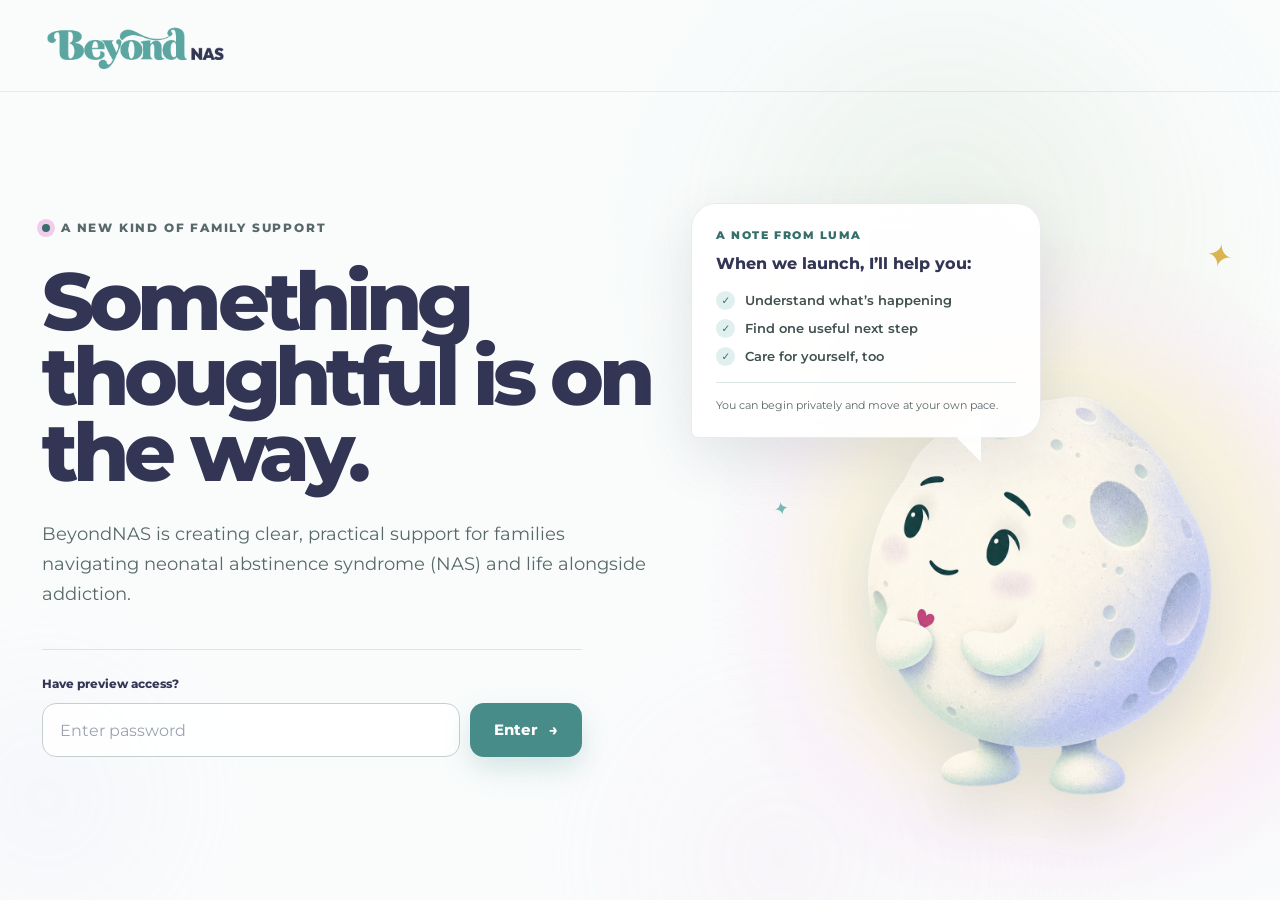
==== commit b6b4e463: "Deploy Navigating Child Welfare Part 3" ====
--- a/index.html
+++ b/index.html
@@ -35,8 +35,8 @@
 
       gtag('config', 'G-GMQ66RR1ZY');
     </script>
-    <script type="module" crossorigin src="/assets/index-DEfCOrzI.js"></script>
-    <link rel="stylesheet" crossorigin href="/assets/index-DeD6jrd-.css">
+    <script type="module" crossorigin src="/assets/index-yWmE1iPb.js"></script>
+    <link rel="stylesheet" crossorigin href="/assets/index-BuZtlZNc.css">
   </head>
   <body class="bg-white">
     <div id="root"></div>
--- a/assets/index-BuZtlZNc.css
+++ b/assets/index-BuZtlZNc.css
@@ -0,0 +1 @@
+.ambient-glow{position:absolute;z-index:0;inset:0;overflow:hidden;pointer-events:none}.ambient-orb{position:absolute;display:block;border-radius:50%;filter:blur(20px);opacity:.22;will-change:transform}.ambient-orb-teal{top:-12%;left:48%;width:46rem;height:46rem;background:radial-gradient(circle at 45% 45%,rgba(157,205,202,.66) 0%,rgba(224,240,239,.38) 44%,transparent 72%);animation:ambient-drift-teal 24s ease-in-out infinite alternate}.ambient-orb-gold{top:28%;right:-15%;width:34rem;height:34rem;background:radial-gradient(circle,rgba(238,220,165,.68) 0%,rgba(252,248,237,.3) 52%,transparent 73%);animation:ambient-drift-gold 29s ease-in-out infinite alternate}.ambient-orb-blush{right:14%;bottom:-31%;width:40rem;height:40rem;background:radial-gradient(circle,rgba(242,205,235,.62) 0%,rgba(253,245,252,.3) 50%,transparent 72%);animation:ambient-drift-blush 27s ease-in-out infinite alternate}.ambient-orb-lavender{left:-17%;bottom:-18%;width:33rem;height:33rem;background:radial-gradient(circle,rgba(219,216,245,.58) 0%,rgba(247,246,253,.25) 52%,transparent 73%);animation:ambient-drift-lavender 31s ease-in-out infinite alternate}@keyframes ambient-drift-teal{0%{transform:translate3d(-3%,0,0) scale(1)}50%{transform:translate3d(6%,7%,0) scale(1.08)}to{transform:translate3d(-1%,13%,0) scale(.96)}}@keyframes ambient-drift-gold{0%{transform:translate3d(0,-5%,0) scale(.96)}55%{transform:translate3d(-14%,8%,0) scale(1.1)}to{transform:translate3d(-6%,16%,0) scale(1.02)}}@keyframes ambient-drift-blush{0%{transform:translate3d(5%,4%,0) scale(1)}48%{transform:translate3d(-11%,-9%,0) scale(1.08)}to{transform:translate3d(3%,-17%,0) scale(.95)}}@keyframes ambient-drift-lavender{0%{transform:translate3d(-2%,8%,0) scale(.98)}52%{transform:translate3d(16%,-8%,0) scale(1.09)}to{transform:translate3d(7%,-17%,0) scale(1.01)}}@media(max-width:620px){.ambient-orb{opacity:.18;filter:blur(24px)}.ambient-orb-teal{top:5%;left:28%;width:29rem;height:29rem}.ambient-orb-gold{top:39%;right:-62%;width:28rem;height:28rem}.ambient-orb-blush{right:-26%;bottom:-11%;width:27rem;height:27rem}.ambient-orb-lavender{left:-55%;bottom:12%;width:27rem;height:27rem}}@media(prefers-reduced-motion:reduce){.ambient-orb{animation:none!important;will-change:auto}}.luma-icon{--li-ink:#2f6667;--li-moon:#dff0ee;--li-accent:#e69bc5;--li-glow:#f2d477;display:block;width:1.75rem;height:1.75rem;overflow:visible;color:var(--li-ink)}.luma-icon--blush{--li-ink:#885878;--li-moon:#f6e4ef;--li-accent:#d887b7;--li-glow:#efc865}.luma-icon--gold{--li-ink:#755c31;--li-moon:#f8edc9;--li-accent:#d69c52;--li-glow:#e6b43d}.luma-icon--lavender{--li-ink:#665a86;--li-moon:#ebe5f5;--li-accent:#9c82bd;--li-glow:#e9b960}.luma-icon--coral{--li-ink:#8d5143;--li-moon:#fae3dc;--li-accent:#df8068;--li-glow:#edbc4f}.luma-icon--current{--li-ink:currentColor;--li-moon:currentColor;--li-accent:currentColor;--li-glow:currentColor}.luma-icon-moon{fill:var(--li-moon)}.luma-icon-crater{fill:var(--li-ink);opacity:.1}.luma-icon-crater-a{transform-origin:9px 9.3px;transform:scale(.92)}.luma-icon-crater-b{opacity:.08}.luma-icon-line{fill:none;stroke:var(--li-ink);stroke-width:1.8;stroke-linecap:round;stroke-linejoin:round}.luma-icon-detail{stroke-width:1.45;opacity:.82}.luma-icon-accent{fill:var(--li-accent);stroke:none}.luma-icon-highlight{fill:#fff;opacity:.9}.luma-icon-spark{fill:none;stroke:var(--li-glow);stroke-width:1.7;stroke-linecap:round}.luma-icon--current .luma-icon-moon{opacity:.14}.luma-icon--current .luma-icon-crater{opacity:.16}.luma-icon--current .luma-icon-accent{opacity:.5}.luma-icon--current .luma-icon-spark{opacity:.78}@media(prefers-reduced-motion:no-preference){button:hover>.luma-icon .luma-icon-spark,a:hover>.luma-icon .luma-icon-spark{transform-origin:center;animation:luma-icon-twinkle .8s ease both}@keyframes luma-icon-twinkle{50%{opacity:.45;transform:scale(.72) rotate(12deg)}}}.cw-preview{min-height:100vh;padding-bottom:48px;background:var(--color-neutral-50);color:var(--color-indigo-700);font-size:.94rem;line-height:1.65}.cw-container{width:min(1160px,calc(100% - 48px));margin-inline:auto}.cw-topbar{background:var(--color-neutral-0);border-bottom:1px solid var(--color-border)}.cw-topbar .cw-container{display:flex;min-height:68px;align-items:center;justify-content:space-between;gap:14px}.cw-brand,.cw-topbar img.cw-brand{width:144px}.cw-back-link,.cw-source a{display:inline-flex;min-height:44px;align-items:center;gap:7px;color:var(--color-teal-800);font-size:.83rem;font-weight:700;text-decoration:underline;text-underline-offset:3px}.cw-preview .luma-icon{width:1.35rem;height:1.35rem;flex:none}.cw-hero{display:grid;grid-template-columns:minmax(0,1fr) minmax(220px,32%);grid-template-areas:"copy art" "progress art";align-items:center;gap:18px 26px;margin:28px 0 22px;padding:clamp(24px,4vw,46px);border-radius:24px;background:radial-gradient(ellipse at 90% 20%,var(--color-teal-700),transparent 59%),var(--color-teal-950);color:var(--color-neutral-0);overflow:hidden}.cw-hero-copy{grid-area:copy}.cw-hero-art{position:relative;display:grid;grid-area:art;width:100%;max-width:320px;justify-self:center;place-items:center;isolation:isolate}.cw-hero-art:before{position:absolute;z-index:-1;width:95%;aspect-ratio:1;border:1px solid rgba(195,225,223,.2);border-radius:50%;background:radial-gradient(circle,rgba(157,205,202,.22),transparent 72%);content:""}.cw-hero-art img{width:100%;height:auto}.cw-eyebrow{color:var(--color-teal-700);font-size:.72rem;font-weight:800;letter-spacing:.09em;text-transform:uppercase}.cw-hero .cw-eyebrow{color:var(--color-gold-200)}.cw-hero h1{max-width:20ch;margin:7px 0 10px;font-size:clamp(2rem,4.35vw,3.45rem);font-weight:700;line-height:1.08;letter-spacing:-.048em}.cw-hero-copy>p:last-child{max-width:52ch;color:var(--color-teal-100)}.cw-progress{display:grid;grid-area:progress;gap:7px;width:min(100%,315px);padding:10px 14px;border:1px solid var(--color-teal-600);border-radius:14px;background:var(--color-teal-900)}.cw-progress label{font-size:.8rem;font-weight:750}.cw-progress span{color:var(--color-teal-100);font-size:.76rem}.cw-progress progress{display:block;width:100%;height:7px;overflow:hidden;-webkit-appearance:none;-moz-appearance:none;appearance:none;border:0;border-radius:8px;background:var(--color-teal-700)}.cw-progress progress::-webkit-progress-bar{background:var(--color-teal-700)}.cw-progress progress::-webkit-progress-value{background:var(--color-gold-200)}.cw-progress progress::-moz-progress-bar{background:var(--color-gold-200)}.cw-layout{display:grid;grid-template-columns:231px minmax(0,1fr);align-items:start;gap:18px}.cw-navigation,.cw-module{min-width:0;border:1px solid var(--color-border);border-radius:19px;background:var(--color-neutral-0);box-shadow:0 10px 32px #3236540b}.cw-navigation{position:sticky;top:16px;padding:9px}.cw-navigation ol{display:grid;gap:4px;padding:0;list-style:none}.cw-navigation button{display:flex;width:100%;min-height:48px;align-items:center;gap:9px;padding:8px;border:1px solid transparent;border-radius:11px;color:var(--color-indigo-700);font-size:.79rem;font-weight:750;text-align:left}.cw-navigation button:disabled{color:var(--color-neutral-600);cursor:default}.cw-navigation button:hover:not(:disabled){background:var(--color-teal-50)}.cw-navigation button[aria-current]{border-color:var(--color-teal-300);background:var(--color-teal-50)}.cw-step-number{display:grid;width:28px;height:28px;flex:none;place-items:center;border-radius:50%;background:var(--color-neutral-100);color:var(--color-teal-900)}.cw-step-number .luma-icon{width:1.1rem;height:1.1rem}.cw-navigation button[aria-current] .cw-step-number{background:var(--color-teal-800);color:#fff}.cw-module-header,.cw-module-content,.cw-module-footer{padding-inline:clamp(17px,3vw,38px)}.cw-module-header{display:flex;align-items:flex-start;gap:16px;padding-block:25px 23px;border-bottom:1px solid var(--color-border);border-radius:18px 18px 0 0;background:linear-gradient(115deg,var(--cw-module-wash, var(--color-teal-50)),var(--color-neutral-0) 82%)}.cw-module[data-tone=lavender]{--cw-module-wash: var(--color-lavender-50)}.cw-module[data-tone=blush]{--cw-module-wash: var(--color-blush-50)}.cw-module[data-tone=gold]{--cw-module-wash: var(--color-gold-50)}.cw-module-emblem{display:grid;width:58px;height:58px;flex:none;place-items:center;border:1px solid var(--color-border);border-radius:20px;background:var(--color-neutral-0)}.cw-module-emblem .luma-icon{width:2.55rem;height:2.55rem}.cw-module h2{margin:3px 0 6px;font-size:clamp(1.45rem,3vw,2.2rem);font-weight:700;line-height:1.18;letter-spacing:-.035em}.cw-module-header div>p:last-child,.cw-module-content,.cw-completed>p{color:var(--color-neutral-700)}.cw-module-content{display:grid;gap:24px;padding-block:24px}.cw-section{display:grid;gap:10px}.cw-section h3,.cw-section h4{color:var(--color-indigo-700);font-weight:750;line-height:1.35}.cw-section h3{font-size:1.16rem}.cw-section h4{margin-top:7px;font-size:.94rem}.cw-list{display:grid;gap:5px;padding-left:1.3em;list-style:disc}.cw-list li::marker{color:var(--color-teal-700)}.cw-source{margin-top:-4px}.cw-source .luma-icon{width:1rem;height:1rem}.cw-avery-intro{display:grid;grid-template-columns:minmax(0,1fr) minmax(145px,29%);align-items:center;gap:14px 22px;padding:clamp(16px,3vw,28px);border:1px solid var(--color-teal-200);border-radius:16px;background:radial-gradient(ellipse at 87% 48%,var(--color-lavender-100),transparent 57%),var(--color-teal-50)}.cw-avery-intro h3{margin-bottom:6px;color:var(--color-teal-950);font-size:clamp(1.38rem,3vw,1.86rem);font-weight:750;line-height:1.15;letter-spacing:-.03em}.cw-avery-intro p{max-width:52ch}.cw-avery-intro-art{width:min(100%,196px);height:auto;justify-self:center;margin-block:-6px}.cw-story{display:flex;align-items:flex-start;gap:11px;padding:14px 17px;border-radius:12px;background:var(--color-teal-50)}.cw-story .luma-icon{width:1.9rem;height:1.9rem}.cw-story strong{display:block;margin-bottom:2px;color:var(--color-teal-900)}.cw-icon-heading,.cw-disclosure-title,.cw-preparation dt{display:flex;align-items:center;gap:8px}.cw-icon-heading .luma-icon,.cw-disclosure-title .luma-icon,.cw-preparation .luma-icon{width:1.55rem;height:1.55rem}.cw-reference-grid{display:grid;grid-template-columns:repeat(2,minmax(0,1fr));gap:8px}.cw-reference-grid>div{padding:12px 14px;border:1px solid var(--color-border);border-radius:10px;background:var(--color-neutral-25)}.cw-reference-grid dt{margin-bottom:3px;color:var(--color-indigo-700);font-weight:750}.cw-reference-grid dd{font-size:.86rem}.cw-practice{padding:17px;border:1px solid var(--color-lavender-200);border-radius:14px;background:var(--color-lavender-50)}.cw-question{min-width:0}.cw-question+.cw-question{margin-top:6px}.cw-question legend{margin-bottom:7px;font-weight:650}.cw-answer-options{display:flex;flex-wrap:wrap;gap:7px}.cw-answer{display:flex;min-height:44px;align-items:center;gap:8px;padding:8px 12px;border:1px solid var(--color-border-strong);border-radius:9px;background:var(--color-neutral-0);cursor:pointer}.cw-answer[data-result=correct]{border-color:var(--color-teal-700);background:var(--color-teal-50)}.cw-answer[data-result=retry]{border-color:#a15040}.cw-answer:has(input:focus-visible){outline:3px solid #e97755;outline-offset:2px}.cw-answer input{width:16px;height:16px;flex:none;accent-color:var(--color-teal-700)}.cw-answer[data-result=retry] input{accent-color:#a15040}.cw-feedback{margin-top:9px;padding:10px 12px;border-left:3px solid var(--color-teal-500);border-radius:4px 9px 9px 4px;background:var(--color-teal-50);color:var(--color-teal-900)}.cw-answer[data-result=retry],.cw-feedback[data-result=retry]{background:#fff3ee;color:#63372d}.cw-feedback[data-result=retry]{border-left-color:#a15040}.cw-feedback-label{display:flex;align-items:center;gap:6px;margin-bottom:4px;font-size:.84rem}.cw-disclosure-guide{display:flex;flex-wrap:wrap;align-items:center;justify-content:space-between;gap:6px 12px}.cw-disclosure-progress{display:inline-flex;align-items:center;gap:7px;padding:4px 9px;border:1px solid var(--color-teal-200);border-radius:999px;background:var(--color-neutral-0);color:var(--color-teal-900);font-size:.75rem;font-weight:750;white-space:nowrap}.cw-disclosure-progress[data-complete=true]{border-color:var(--color-mint-300);background:var(--color-mint-100);color:var(--color-mint-900)}.cw-disclosure-meter{display:inline-flex;gap:3px}.cw-disclosure-meter span{width:9px;height:5px;border-radius:999px;background:var(--color-teal-200)}.cw-disclosure-meter [data-filled=true]{background:var(--color-teal-700)}.cw-disclosure-progress .luma-icon,.cw-disclosure-state .luma-icon{width:1rem;height:1rem}.cw-flow{display:grid;padding:16px;border:1px solid var(--color-teal-200);border-radius:14px;background:var(--color-teal-50)}.cw-flow .cw-disclosure-guide{margin-bottom:13px}.cw-flow-origin{z-index:1;display:flex;justify-self:center;align-items:center;gap:8px;padding:7px 14px;border-radius:8px;background:var(--color-teal-800);color:#fff;font-weight:750}.cw-branches{position:relative;display:grid;grid-template-columns:repeat(2,minmax(0,1fr));gap:9px;padding-top:22px}.cw-branches:before{position:absolute;top:0;left:50%;height:11px;border-left:1px solid var(--color-teal-600);content:""}.cw-branches:after{position:absolute;top:11px;right:25%;left:25%;height:11px;border:1px solid var(--color-teal-600);border-bottom:0;border-radius:5px 5px 0 0;content:""}.cw-disclosure{min-width:0;align-self:start;overflow:hidden;border:1px solid var(--cw-disclosure-border, var(--color-teal-300));border-radius:10px;background:var(--color-neutral-0)}.cw-disclosure[data-viewed=true]{border-color:var(--color-mint-500)}.cw-disclosure button{display:flex;width:100%;min-height:52px;justify-content:space-between;align-items:center;gap:10px;padding:9px 12px;color:var(--color-teal-900);font-weight:750;text-align:left}.cw-disclosure button:focus-visible{outline-offset:-4px}.cw-disclosure button:hover{background:var(--color-teal-50)}.cw-disclosure button[aria-expanded=true]{background:var(--color-mint-50)}.cw-disclosure-actions,.cw-disclosure-state{display:inline-flex;flex:none;align-items:center;gap:7px}.cw-disclosure-state{gap:4px;padding:3px 7px;border-radius:6px;background:var(--color-teal-100);color:var(--color-teal-900);font-size:.73rem;white-space:nowrap}.cw-disclosure[data-viewed=true] .cw-disclosure-state{background:var(--color-mint-100);color:var(--color-mint-900)}.cw-disclosure-chevron{width:7px;height:7px;flex:none;margin:-3px 2px 0 0;border-right:2px solid currentColor;border-bottom:2px solid currentColor;transform:rotate(45deg)}.cw-disclosure button[aria-expanded=true] .cw-disclosure-chevron{margin-top:3px;transform:rotate(225deg)}.cw-disclosure-content{padding:10px 12px 13px;border-top:1px solid var(--color-mint-200)}.cw-branch .cw-disclosure-content{font-size:.86rem}.cw-conversation{display:grid;grid-template-columns:minmax(0,1fr) minmax(124px,26%);grid-template-areas:"heading art" "dialogue art";align-items:center;gap:12px 20px;padding:clamp(15px,2.5vw,24px);border:1px solid var(--color-lavender-200);border-radius:16px;background:radial-gradient(ellipse at right center,var(--color-lavender-100),transparent 62%),var(--color-lavender-50)}.cw-conversation h3{grid-area:heading}.cw-conversation-art{grid-area:art;width:100%;height:auto}.cw-dialogue{display:grid;grid-area:dialogue;gap:7px}.cw-dialogue>div{padding:10px 14px;border-radius:10px;background:var(--color-neutral-0)}.cw-dialogue>div:nth-child(2){margin-left:clamp(9px,6%,38px);background:var(--color-teal-100)}.cw-dialogue dt{color:var(--color-teal-800);font-size:.8rem;font-weight:750}.cw-findings{grid-template-columns:repeat(3,minmax(0,1fr))}.cw-notice{padding:16px;border:1px solid var(--color-gold-200);border-radius:14px;background:var(--color-gold-50)}.cw-notice header{display:flex;align-items:center;gap:9px}.cw-notice header .luma-icon{width:2rem;height:2rem}.cw-notice header p{color:var(--color-gold-800);font-size:.78rem;font-weight:750}.cw-notice-row{--cw-disclosure-border: var(--color-gold-200)}.cw-module-footer{display:grid;gap:8px;padding-block:14px;border-top:1px solid var(--color-border);border-radius:0 0 19px 19px;background:var(--color-neutral-25)}.cw-continue-help{color:var(--color-neutral-700);font-size:.8rem;text-align:right}.cw-module-actions{display:flex;gap:12px}.cw-module-actions .cw-primary{margin-left:auto}.cw-module-actions button{justify-content:center;line-height:1.3;text-align:center}.cw-primary,.cw-secondary{display:inline-flex;min-height:44px;align-items:center;gap:7px;padding:7px 14px;border:1px solid var(--color-teal-800);border-radius:9px;background:var(--color-teal-800);color:#fff;font-size:.87rem;font-weight:750}.cw-primary:hover:not(:disabled){background:var(--color-teal-950)}.cw-primary:disabled{border-color:var(--color-border);background:var(--color-neutral-100);color:var(--color-neutral-600);cursor:default}.cw-secondary{border-color:var(--color-border-strong);background:#fff;color:var(--color-teal-900)}.cw-secondary:hover{background:var(--color-teal-50)}.cw-completed{display:grid;justify-items:start;gap:8px;padding:clamp(22px,4vw,46px);background:radial-gradient(ellipse at top right,var(--color-teal-50),transparent 72%),var(--color-neutral-0)}.cw-completed-art{width:86px;height:auto;margin:-8px 0 -4px -9px}.cw-completed>p{max-width:58ch;margin-bottom:8px}.cw-completed-actions{display:flex;flex-wrap:wrap;gap:8px}@media(max-width:820px){.cw-layout{grid-template-columns:1fr;gap:12px}.cw-navigation{position:static}.cw-navigation ol{grid-template-columns:repeat(4,minmax(0,1fr))}.cw-navigation button{flex-wrap:wrap;justify-content:center;text-align:center}}@media(max-width:570px){.cw-container{width:calc(100% - 26px)}.cw-brand,.cw-topbar img.cw-brand{width:115px}.cw-topbar .cw-container{min-height:57px}.cw-back-link{font-size:.75rem}.cw-hero{grid-template-columns:minmax(0,1fr) clamp(76px,25vw,114px);grid-template-areas:"copy copy" "progress art";gap:12px;margin-top:15px;padding:20px;border-radius:17px}.cw-module-header{gap:10px}.cw-module-emblem{width:43px;height:43px;border-radius:13px}.cw-module-emblem .luma-icon{width:1.95rem;height:1.95rem}.cw-avery-intro{grid-template-columns:minmax(0,1fr) clamp(94px,33vw,145px);grid-template-areas:"title art" "intro intro";gap:10px 12px}.cw-avery-intro-copy{display:contents}.cw-avery-intro h3{grid-area:title;margin:0}.cw-avery-intro p{grid-area:intro}.cw-avery-intro-art{grid-area:art}.cw-reference-grid{grid-template-columns:1fr}.cw-navigation button{flex-direction:column;gap:4px;padding:5px 2px;font-size:.65rem;line-height:1.3}.cw-flow{padding:10px}.cw-disclosure button{flex-direction:column;align-items:stretch;gap:5px}.cw-disclosure-actions{justify-content:space-between}.cw-branch button{font-size:.82rem;padding-inline:7px}.cw-branch .cw-disclosure-content{padding-inline:7px}.cw-conversation{grid-template-columns:minmax(0,1fr) clamp(64px,20vw,96px);grid-template-areas:"heading art" "dialogue dialogue";gap:8px}.cw-module-actions{gap:8px}.cw-module-actions button{gap:5px;padding-inline:8px;font-size:.78rem}.cw-module-actions .luma-icon{width:1rem;height:1rem}}.cw-reading-blocks{display:grid;gap:20px;min-width:0}.cw-reading-block{min-width:0}.cw-reading-block .cw-source{margin-top:6px}.cw-reference-grid .cw-card-with-icon{margin-left:2.05rem}.cw-conversation[data-illustrated=false]{grid-template-columns:1fr;grid-template-areas:"heading" "dialogue"}.cw-avery-intro:not(:has(img)){grid-template-columns:1fr;grid-template-areas:"title" "intro"}.cw-guided-module .cw-module-footer{border-radius:0}.cw-guided-complete{display:inline-flex;align-items:center;gap:8px;margin-left:auto;color:var(--color-mint-900);font-weight:750}.cw-guided-complete .luma-icon{width:1.4rem;height:1.4rem}:root{--learn-forest:var(--color-indigo-600);--learn-coral:var(--color-teal-700);--learn-paper:var(--color-neutral-50);--learn-ink:var(--color-indigo-600);--learn-muted:var(--color-neutral-600);--learn-sage:var(--color-mint-200);--learn-line:var(--color-neutral-200);--learn-peach:var(--color-blush-200);--learn-yellow:var(--color-gold-100);--learn-lilac:var(--color-lavender-200)}.content-preview-shell{min-width:0;max-width:100%;min-height:100svh;background:var(--learn-paper);color:var(--learn-ink);font-family:Montserrat,ui-sans-serif,system-ui,sans-serif}.embedded-module-preview{width:100%;container-type:inline-size}.embedded-module-preview .module-canvas{width:100%;min-width:0;max-width:100%}.embedded-module-preview .learn-module-header>*,.embedded-module-preview .learn-module-body>*,.embedded-module-preview button>span{min-width:0}.embedded-module-preview h2,.embedded-module-preview h3,.embedded-module-preview p,.embedded-module-preview button,.embedded-module-preview strong,.embedded-module-preview span{overflow-wrap:anywhere}.preview-topbar{display:grid;height:72px;padding:0 34px;grid-template-columns:1fr auto 1fr;align-items:center;border-bottom:1px solid var(--learn-line);background:#f7f4edeb;-webkit-backdrop-filter:blur(14px);backdrop-filter:blur(14px)}.preview-brand{display:flex;align-items:center;gap:9px;color:var(--learn-forest);font-family:Montserrat,ui-sans-serif,system-ui,sans-serif;font-size:21px;font-weight:700;text-decoration:none}.preview-mark{position:relative;display:inline-block;width:29px;height:29px}.preview-mark i{position:absolute;width:13px;height:19px;border-radius:100% 0;background:var(--learn-coral);transform-origin:bottom right}.preview-mark i:nth-child(1){left:1px;top:1px;transform:rotate(-35deg)}.preview-mark i:nth-child(2){right:2px;top:1px;transform:scaleX(-1) rotate(-35deg)}.preview-mark i:nth-child(3){left:10px;bottom:0;width:9px;height:16px;background:#89a794;transform:rotate(-5deg)}.preview-topbar>div{display:flex;align-items:center;gap:8px;color:var(--learn-muted);font-size:8px;font-weight:800;letter-spacing:.1em;text-transform:uppercase}.preview-topbar>div b{padding:6px 8px;border-radius:99px;background:var(--learn-peach);color:#9c4933}.preview-topbar>a:last-child{justify-self:end;color:var(--learn-forest);font-size:9px;font-weight:800;text-decoration:none}.preview-hero{display:flex;min-height:274px;padding:46px max(34px,calc((100vw - 1380px)/2));align-items:flex-end;justify-content:space-between;gap:60px;background:var(--learn-forest);color:#fff;overflow:hidden}.preview-hero-copy>p{margin:0;color:#f1a188;font-size:9px;font-weight:850;letter-spacing:.19em}.preview-hero-copy h1{margin:14px 0 12px;font-family:Montserrat,ui-sans-serif,system-ui,sans-serif;font-size:clamp(45px,5vw,71px);font-weight:600;letter-spacing:-.045em;line-height:.95}.preview-hero-copy>span{display:block;max-width:710px;color:#ffffffa1;font-size:13px;line-height:1.65}.collection-meta{display:flex;margin-top:25px;align-items:center;gap:13px;color:#ffffffb8;font-size:8px;text-transform:uppercase;letter-spacing:.08em}.collection-meta i{width:3px;height:3px;border-radius:50%;background:#f1a188}.overall-progress{display:flex;max-width:285px;align-items:center;gap:17px}.overall-progress>div{display:grid;width:99px;height:99px;flex:none;place-items:center;align-content:center;border-radius:50%;background:conic-gradient(#f1a188 var(--overall),rgba(255,255,255,.1) 0);box-shadow:inset 0 0 0 9px var(--learn-forest)}.overall-progress strong,.overall-progress span{display:block}.overall-progress strong{font-family:Montserrat,ui-sans-serif,system-ui,sans-serif;font-size:24px}.overall-progress span{color:#ffffff80;font-size:7px;text-transform:uppercase}.overall-progress p{color:#ffffff80;font-size:9px;line-height:1.55}.preview-workspace{display:grid;max-width:1450px;margin:0 auto;grid-template-columns:315px minmax(0,1fr)}.module-rail{padding:36px 24px 70px;border-right:1px solid var(--learn-line)}.module-rail>div:first-child>span,.learn-section-label{color:var(--learn-coral);font-size:8px;font-weight:850;letter-spacing:.16em}.module-rail h2{margin:7px 0 8px;font-family:Montserrat,ui-sans-serif,system-ui,sans-serif;font-size:26px}.module-rail>div:first-child>p{margin:0;color:var(--learn-muted);font-size:9px;line-height:1.6}.module-rail nav{display:flex;margin-top:25px;gap:7px;flex-direction:column}.module-rail nav button{display:grid;min-height:69px;padding:9px 10px;grid-template-columns:22px 34px 1fr 16px;align-items:center;gap:7px;border:1px solid transparent;border-radius:12px;background:transparent;color:var(--learn-ink);text-align:left}.module-rail nav button:hover{background:#ffffffb3}.module-rail nav button.active{border-color:var(--learn-line);background:#fff;box-shadow:0 10px 26px #173f3b12}.module-rail nav button>span{color:#9aa49f;font-size:7px;font-weight:850}.rail-icon{display:grid;width:31px;height:31px;place-items:center;border-radius:9px;background:var(--learn-lilac);color:#695a75;font-size:12px;font-style:normal}.rail-help_now{background:var(--learn-peach);color:#a95139}.rail-checklist{background:var(--learn-sage);color:#496e55}.rail-scenario{background:var(--learn-yellow);color:#746a20}.rail-reminder{background:#dce9ef;color:#466b7d}.module-rail nav b{font-size:9px}.module-rail nav small{display:block;margin-top:4px;color:var(--learn-muted);font-size:7px;font-weight:600}.module-rail nav em{color:var(--learn-coral);font-size:10px;font-style:normal}.prototype-note{margin-top:27px;padding:15px;border-radius:12px;background:#ebe9e2}.prototype-note b{color:#8a5c4e;font-size:7px;letter-spacing:.13em}.prototype-note p{margin:7px 0 0;color:#737d78;font-size:7px;line-height:1.55}.module-stage{min-width:0;padding:36px 45px 80px}.module-canvas{width:100%;min-width:0;max-width:960px;margin:0 auto;border:1px solid var(--learn-line);border-radius:24px;background:#fff;box-shadow:0 22px 70px #173f3b17;overflow:hidden}.learn-module-header{display:grid;padding:27px 30px;grid-template-columns:48px minmax(0,1fr) 65px;align-items:center;gap:15px;border-bottom:1px solid #e8ebe5}.learn-pattern-mark{display:grid;width:48px;height:48px;place-items:center;border-radius:14px;background:var(--learn-lilac);color:#655672;font-size:20px}.learn-help_now{background:var(--learn-peach);color:#a95139}.learn-checklist{background:var(--learn-sage);color:#496e55}.learn-scenario{background:var(--learn-yellow);color:#746a20}.learn-reminder{background:#dce9ef;color:#466b7d}.learn-module-header p{margin:0;color:var(--learn-coral);font-size:7px;font-weight:850;letter-spacing:.14em}.learn-module-header h2{margin:5px 0;font-family:Montserrat,ui-sans-serif,system-ui,sans-serif;font-size:30px;font-weight:600;line-height:1.05}.learn-module-header>div:nth-child(2)>span{color:var(--learn-muted);font-size:9px;line-height:1.55}.learn-progress-ring{display:grid;width:58px;height:58px;place-items:center;border-radius:50%;background:conic-gradient(var(--learn-coral) var(--progress),#edece6 0);box-shadow:inset 0 0 0 6px #fff}.learn-progress-ring b{font-size:8px}.learn-module-body{min-width:0;padding:34px 38px}.learn-reading{max-width:690px;margin:0 auto}.learn-reading p{font-family:Montserrat,ui-sans-serif,system-ui,sans-serif;font-size:19px;line-height:1.7}.learn-reading p:first-of-type{margin-top:16px}.cue-lab,.knowledge-check{max-width:760px;margin:32px auto 0;padding:25px;border-radius:17px;background:#f7f6f1}.cue-lab>div:first-child h3,.knowledge-check h3,.issue-picker h3,.check-intro h3,.scene-copy h3,.reminder-copy h3{margin:8px 0 6px;font-family:Montserrat,ui-sans-serif,system-ui,sans-serif;font-size:25px;font-weight:600}.cue-lab>div:first-child p,.issue-picker>p,.check-intro p,.reminder-copy p{margin:0;color:var(--learn-muted);font-size:9px;line-height:1.55}.cue-grid{display:grid;margin-top:18px;grid-template-columns:repeat(auto-fit,minmax(min(220px,100%),1fr));gap:8px}.cue-grid button{display:flex;min-width:0;min-height:96px;padding:13px;align-items:flex-start;gap:10px;border:1px solid #dfe3dc;border-radius:11px;background:#fff;color:var(--learn-ink);text-align:left}.cue-grid button i{display:grid;width:22px;height:22px;flex:none;place-items:center;border:1px solid #cdd6ce;border-radius:50%;font-size:8px;font-style:normal}.cue-grid button span{min-width:0;font-size:9px;line-height:1.45}.cue-grid button.selected{border-color:#789987;background:#eff5f0}.cue-grid button.selected i{border-color:#789987;background:#789987;color:#fff}.cue-lab>small{display:block;margin-top:13px;color:#7a8680;font-size:7px;line-height:1.5}.knowledge-check{background:var(--learn-forest);color:#fff}.knowledge-check .learn-section-label{color:#f1a188}.knowledge-check h3{max-width:620px}.knowledge-check>button{display:grid;width:100%;min-width:0;min-height:48px;margin-top:7px;padding:7px 12px;grid-template-columns:27px minmax(0,1fr) auto;align-items:center;gap:10px;border:1px solid rgba(255,255,255,.13);border-radius:10px;background:#ffffff0f;color:#fff;text-align:left;font-size:9px}.knowledge-check>button i{display:grid;width:24px;height:24px;place-items:center;border-radius:50%;background:#ffffff1a;font-style:normal}.knowledge-check>button b{color:#f1a188;font-size:8px}.knowledge-check>button.correct{border-color:#9dc2a5;background:#81b68f2e}.knowledge-check>button.incorrect{border-color:#f1a188;background:#ed765429}.learn-feedback{margin-top:11px;padding:15px;border-radius:11px}.learn-feedback b{font-size:9px}.learn-feedback p{margin:5px 0 0;font-size:8px;line-height:1.6}.learn-feedback.good{background:#e3f0e5;color:#315c3f}.knowledge-check .learn-feedback.good{background:#93c69d26;color:#d9f0de}.learn-feedback.gentle{background:#fff0e8;color:#7e4c3e}.learn-feedback button{margin-top:9px;border:0;border-bottom:1px solid currentColor;background:none;padding:0;color:inherit;font-size:8px;font-weight:800}.issue-picker,.decision-path{max-width:720px;margin:0 auto}.issue-picker{text-align:center}.issue-picker>p{margin-bottom:21px}.issue-picker>div{display:grid;grid-template-columns:1fr 1fr;gap:9px;text-align:left}.issue-picker>div button{display:grid;min-height:71px;padding:11px;grid-template-columns:28px 1fr 15px;align-items:center;gap:9px;border:1px solid var(--learn-line);border-radius:12px;background:#fff;color:var(--learn-ink);font-size:9px;font-weight:700}.issue-picker>div button:hover{border-color:var(--learn-coral);background:#fff8f5}.issue-picker>div button span{display:grid;width:26px;height:26px;place-items:center;border-radius:50%;background:var(--learn-peach);color:#9b4c37;font-size:8px}.issue-picker>div button b{color:var(--learn-coral)}.learn-back{border:0;background:none;padding:0;color:var(--learn-muted);font-size:8px;font-weight:750}.selected-issue{display:flex;margin:16px 0;padding:15px 18px;align-items:center;justify-content:space-between;border-radius:12px;background:var(--learn-peach)}.selected-issue small{color:#a85840;font-size:7px;font-weight:850;letter-spacing:.12em}.selected-issue strong{font-family:Montserrat,ui-sans-serif,system-ui,sans-serif;font-size:17px}.calm-line{display:flex;margin:21px 0;align-items:center;gap:12px;color:#8d9893;font-family:Montserrat,ui-sans-serif,system-ui,sans-serif;font-size:12px;font-style:italic}.calm-line i{height:1px;background:#d7ded7;flex:1}.decision-path article{display:grid;margin-top:9px;padding:15px;grid-template-columns:33px 1fr 20px;align-items:center;gap:11px;border:1px solid var(--learn-line);border-radius:12px}.decision-path article>b{display:grid;width:31px;height:31px;place-items:center;border-radius:50%;background:var(--learn-sage);font-size:9px}.decision-path article small,.try-now-card small{color:var(--learn-coral);font-size:7px;font-weight:850;letter-spacing:.12em}.decision-path article p{margin:4px 0 0;font-family:Montserrat,ui-sans-serif,system-ui,sans-serif;font-size:15px}.decision-path article>span{color:#6d9a78}.learn-main-action{display:block;min-height:45px;margin:16px 0 0 auto;padding:0 17px;border:0;border-radius:9px;background:var(--learn-forest);color:#fff;font-size:9px;font-weight:800}.try-now-card{margin-top:17px;padding:20px;border-radius:15px;background:var(--learn-forest);color:#fff}.try-now-card p{font-family:Montserrat,ui-sans-serif,system-ui,sans-serif;font-size:18px;line-height:1.5}.try-now-card button{display:flex;margin-top:14px;padding:9px 12px;align-items:center;gap:8px;border:0;border-radius:8px;background:#fff;color:var(--learn-forest);font-size:8px;font-weight:800}.try-now-card button span{display:grid;width:18px;height:18px;place-items:center;border-radius:50%;background:var(--learn-sage)}.checklist-module>section{max-width:720px;margin:0 auto}.check-intro{display:flex;align-items:flex-end;justify-content:space-between;gap:25px}.check-intro>div:first-child{max-width:540px}.check-score{display:flex;align-items:center;gap:8px}.check-score strong{font-family:Montserrat,ui-sans-serif,system-ui,sans-serif;font-size:43px}.check-score span{color:var(--learn-muted);font-size:8px;line-height:1.35}.care-checklist{margin-top:24px;border-top:1px solid var(--learn-line)}.care-checklist button{display:grid;width:100%;min-height:68px;padding:12px 3px;grid-template-columns:29px 1fr;align-items:center;gap:12px;border:0;border-bottom:1px solid var(--learn-line);background:none;color:var(--learn-ink);text-align:left}.care-checklist button i{display:grid;width:26px;height:26px;place-items:center;border:1px solid #c8d2ca;border-radius:8px;color:#fff;font-size:9px;font-style:normal}.care-checklist button span{font-family:Montserrat,ui-sans-serif,system-ui,sans-serif;font-size:15px}.care-checklist button small{display:block;margin-bottom:4px;color:#9aa49f;font:750 6px Montserrat,sans-serif;letter-spacing:.13em}.care-checklist button.checked{color:#65736e;text-decoration:line-through}.care-checklist button.checked i{border-color:#74917e;background:#74917e}.check-actions{display:flex;margin-top:18px;gap:8px}.check-actions button{min-height:41px;padding:0 14px;border:1px solid var(--learn-forest);border-radius:9px;background:var(--learn-forest);color:#fff;font-size:8px;font-weight:800}.check-actions button+button{background:#fff;color:var(--learn-forest)}.scenario-module{max-width:790px;margin:0 auto}.scenario-scene{display:grid;grid-template-columns:240px 1fr;align-items:center;gap:27px}.scene-visual{position:relative;height:185px;border-radius:17px;background:linear-gradient(145deg,#dce9df,#f0e5d9);overflow:hidden}.scene-visual:before{position:absolute;left:32px;right:32px;bottom:25px;height:42px;border-radius:50%;background:#ffffff80;content:""}.scene-person,.scene-baby{position:absolute}.scene-person{left:54px;top:37px}.scene-person i{display:block;width:35px;height:35px;border-radius:50%;background:#b17a62}.scene-person span{display:block;width:68px;height:86px;margin-left:-14px;border-radius:30px 30px 10px 10px;background:#557a6c}.scene-baby{left:117px;top:88px;transform:rotate(-10deg)}.scene-baby i{display:block;width:28px;height:28px;border-radius:50%;background:#d7a587}.scene-baby span{display:block;width:62px;height:27px;margin-left:-18px;border-radius:30px;background:#f2c685}.scene-visual em{position:absolute;right:12px;top:12px;padding:6px 8px;border-radius:99px;background:#ffffffc7;color:#7d8d86;font-family:Montserrat,ui-sans-serif,system-ui,sans-serif;font-size:8px}.scene-copy p{color:var(--learn-muted);font-family:Montserrat,ui-sans-serif,system-ui,sans-serif;font-size:15px;line-height:1.55}.scenario-options{margin-top:25px}.scenario-options>button{display:grid;width:100%;min-height:57px;margin-top:8px;padding:9px 12px;grid-template-columns:31px 1fr 20px;align-items:center;gap:11px;border:1px solid var(--learn-line);border-radius:11px;background:#fff;color:var(--learn-ink);text-align:left;font-size:9px}.scenario-options>button i{display:grid;width:29px;height:29px;place-items:center;border-radius:50%;background:#efeee9;font-style:normal}.scenario-options>button.correct{border-color:#7d9c85;background:#f0f7f1}.scenario-options>button.correct i{background:#7d9c85;color:#fff}.scenario-options>button.incorrect{border-color:#e3a18d;background:#fff6f2}.scenario-options>button.incorrect i{background:#ed7654;color:#fff}.reminder-module{max-width:790px;margin:0 auto}.reminder-preview{display:grid;padding:25px;grid-template-columns:1.1fr .9fr;align-items:center;gap:28px;border-radius:18px;background:linear-gradient(145deg,#dce9ef,#f5e4de)}.phone-notification{padding:15px;border:1px solid rgba(255,255,255,.75);border-radius:16px;background:#ffffffd1;box-shadow:0 14px 35px #2f4d481f}.phone-notification>div{display:grid;grid-template-columns:30px 1fr 20px;align-items:center;gap:7px}.phone-notification .preview-mark{transform:scale(.68);transform-origin:left center}.phone-notification span b,.phone-notification span small{display:block}.phone-notification span b{font-size:8px}.phone-notification span small{color:#899590;font-size:6px}.phone-notification div>i{color:#8a9791;font-size:7px;font-style:normal}.phone-notification p{margin:11px 0 2px;font-family:Montserrat,ui-sans-serif,system-ui,sans-serif;font-size:14px;line-height:1.45}.reminder-builder{display:grid;margin-top:23px;grid-template-columns:1fr 1fr;gap:17px}.reminder-builder>div:nth-child(3),.reminder-builder>.learn-main-action,.follow-up-note,.scheduled-card{grid-column:1/-1}.reminder-builder label{display:block;margin-bottom:8px;color:#77837e;font-size:7px;font-weight:850;letter-spacing:.12em;text-transform:uppercase}.segmented{display:grid;padding:4px;border-radius:10px;background:#efefe9;grid-template-columns:1fr 1fr}.segmented button{height:35px;border:0;border-radius:7px;background:transparent;color:#77837e;font-size:8px;font-weight:750}.segmented button.selected{background:#fff;color:var(--learn-forest);box-shadow:0 3px 10px #173f3b14}.time-options{display:flex;gap:5px;flex-direction:column}.time-options button,.question-choice{display:flex;min-height:41px;padding:0 10px;align-items:center;gap:8px;border:1px solid var(--learn-line);border-radius:9px;background:#fff;color:var(--learn-ink);font-size:8px;text-align:left}.time-options button.selected{border-color:#829d8a;background:#f0f6f1}.time-options button i{color:#72907d;font-style:normal}.question-choice{width:100%;margin-top:6px}.question-choice i{display:grid;width:22px;height:22px;place-items:center;border:1px solid #ccd5cd;border-radius:6px;font-style:normal}.question-choice.selected i{border-color:#78927f;background:#78927f;color:#fff}.reminder-builder>.learn-main-action{margin-top:0}.scheduled-card{display:flex;padding:14px;align-items:center;gap:10px;border-radius:11px;background:#e4f1e6;color:#345e40}.scheduled-card>span{display:grid;width:31px;height:31px;place-items:center;border-radius:50%;background:#72947c;color:#fff}.scheduled-card strong,.scheduled-card p{display:block;margin:0}.scheduled-card strong{font-size:9px}.scheduled-card p{margin-top:3px;font-size:7px}.follow-up-note{color:#7c8983;font-size:7px;line-height:1.5}.module-footer{display:flex;padding:19px 30px;align-items:center;justify-content:space-between;gap:20px;border-top:1px solid var(--learn-line);background:#f5f4ef}.module-footer span,.module-footer strong{display:block}.module-footer span{color:#909b96;font-size:6px;font-weight:850;letter-spacing:.12em}.module-footer strong{margin-top:4px;font-family:Montserrat,ui-sans-serif,system-ui,sans-serif;font-size:12px}.module-footer button{min-height:38px;padding:0 14px;border:0;border-radius:8px;background:var(--learn-coral);color:#fff;font-size:8px;font-weight:800}.preview-toast{position:fixed;z-index:50;right:24px;bottom:24px;padding:14px 18px;border-radius:11px;background:var(--learn-forest);color:#fff;font-size:9px;font-weight:750;box-shadow:0 15px 40px #173f3b3d}@media(max-width:980px){.preview-workspace{grid-template-columns:250px minmax(0,1fr)}.module-stage{padding:28px 20px 60px}.module-rail{padding:28px 14px}.learn-module-body{padding:28px 24px}.cue-grid,.scenario-scene{grid-template-columns:1fr}.scene-visual{height:170px}.reminder-preview{grid-template-columns:1fr}.preview-hero{padding:38px 25px}}@media(max-width:720px){.preview-topbar{height:62px;padding:0 15px;grid-template-columns:1fr auto}.preview-topbar>div{display:none}.preview-topbar>a:last-child{font-size:7px}.preview-hero{padding:38px 18px;align-items:flex-start;flex-direction:column}.preview-hero h1{font-size:46px}.overall-progress{display:none}.collection-meta{align-items:flex-start;flex-direction:column;gap:6px}.collection-meta i{display:none}.preview-workspace{display:block}.module-rail{padding:20px 15px;border-right:0;border-bottom:1px solid var(--learn-line)}.module-rail>div:first-child,.prototype-note{display:none}.module-rail nav{margin:0;overflow-x:auto;flex-direction:row}.module-rail nav button{min-width:155px;grid-template-columns:26px 1fr 12px}.module-rail nav button>span{display:none}.module-rail nav b{font-size:8px}.module-rail nav small{font-size:6px}.module-stage{padding:18px 10px 50px}.learn-module-header{padding:20px 17px;grid-template-columns:40px 1fr}.learn-pattern-mark{width:40px;height:40px}.learn-progress-ring{display:none}.learn-module-header h2{font-size:25px}.learn-module-body{padding:24px 17px}.learn-reading p{font-size:17px}.cue-lab,.knowledge-check{padding:18px}.cue-grid{grid-template-columns:1fr}.issue-picker>div{grid-template-columns:1fr}.selected-issue{align-items:flex-start;flex-direction:column;gap:7px}.check-intro{align-items:flex-start;flex-direction:column}.check-actions{flex-direction:column}.scenario-scene,.reminder-builder{grid-template-columns:1fr}.reminder-builder>div:nth-child(3),.reminder-builder>.learn-main-action,.follow-up-note,.scheduled-card{grid-column:auto}.module-footer{padding:16px;align-items:flex-start;flex-direction:column}.module-footer button{width:100%}}.content-preview-shell{--learn-coral:var(--color-teal-700);--learn-muted:var(--color-neutral-600);--learn-line:var(--color-neutral-200);font-size:16px;line-height:1.5;overflow-x:hidden;text-rendering:optimizeLegibility;-webkit-text-size-adjust:100%}.content-preview-shell button,.content-preview-shell a{font-family:Montserrat,ui-sans-serif,system-ui,sans-serif}.content-preview-shell button{cursor:pointer}.content-preview-shell :focus-visible{outline:3px solid var(--color-focus);outline-offset:3px}.module-stage:focus{outline:none}.preview-skip-link{position:fixed;z-index:100;left:16px;top:12px;transform:translateY(-150%);padding:12px 16px;border-radius:8px;background:#fff;color:var(--learn-forest);font-size:1rem;font-weight:800;box-shadow:0 8px 24px #0000002e}.preview-skip-link:focus{transform:translateY(0)}.preview-topbar{min-height:76px;height:auto;padding:10px 34px}.preview-brand{min-height:44px;font-size:1.375rem}.preview-brand .brand-logo{width:176px;max-width:42vw}.phone-brand-logo{width:64px;max-width:100%}.preview-topbar>div{font-size:.75rem;letter-spacing:.08em}.preview-topbar>div b{padding:7px 10px}.preview-topbar>a:last-child{display:flex;min-height:44px;align-items:center;font-size:.875rem}.preview-hero{min-height:310px;padding-top:52px;padding-bottom:52px}.preview-hero-copy>p{color:var(--color-gold-300);font-size:.8125rem;line-height:1.4}.preview-hero-copy h1{font-size:clamp(2.875rem,5vw,4.5rem);line-height:1;letter-spacing:-.035em}.preview-hero-copy>span{max-width:760px;color:#ffffffdb;font-size:1.125rem;line-height:1.65}.collection-meta{font-size:.8125rem;line-height:1.4;color:#ffffffdb}.overall-progress{max-width:330px}.overall-progress>div{width:108px;height:108px;background:conic-gradient(var(--color-gold-400) var(--overall),rgba(255,255,255,.1) 0);box-shadow:inset 0 0 0 8px var(--learn-forest)}.overall-progress strong{font-size:1.625rem}.overall-progress span{color:#ffffffc7;font-size:.75rem}.overall-progress p{color:#ffffffd1;font-size:.875rem;line-height:1.55}.preview-workspace{grid-template-columns:340px minmax(0,1fr)}.module-rail{padding:40px 28px 72px}.module-rail>div:first-child>span,.learn-section-label{font-size:.75rem;line-height:1.4;color:var(--learn-coral)}.module-rail h2{margin:9px 0 10px;font-size:2rem;line-height:1.15}.module-rail>div:first-child>p{font-size:1rem;line-height:1.6}.module-rail nav{gap:10px}.module-rail nav button{min-height:78px;padding:12px;grid-template-columns:24px 40px 1fr 18px;gap:10px;border-radius:14px}.module-rail nav button>span{font-size:.75rem;color:#65746f}.rail-icon{width:38px;height:38px;font-size:1rem}.module-rail nav b{font-size:1rem;line-height:1.25}.module-rail nav small{margin-top:4px;font-size:.8125rem;line-height:1.35;color:#5d6e68}.module-rail nav em{font-size:1rem}.prototype-note{padding:18px}.prototype-note b{font-size:.75rem;color:#744839}.prototype-note p{font-size:.875rem;line-height:1.6;color:#52625d}.module-stage{padding:42px 44px 88px}.module-canvas{border-radius:28px}.learn-module-header{padding:32px 34px;grid-template-columns:56px 1fr 72px;gap:18px}.learn-pattern-mark{width:54px;height:54px;font-size:1.375rem}.learn-module-header p{font-size:.75rem;line-height:1.4;color:var(--learn-coral)}.learn-module-header h2{margin:7px 0;font-size:clamp(2rem,3vw,2.5rem);line-height:1.08;letter-spacing:-.025em}.learn-module-header>div:nth-child(2)>span{display:block;max-width:680px;font-size:1rem;line-height:1.55;color:var(--learn-muted)}.learn-progress-ring{width:64px;height:64px}.learn-progress-ring b{font-size:.875rem}.learn-module-body{padding:42px 40px}.learn-reading p{font-size:1.1875rem;line-height:1.75}.cue-lab,.knowledge-check{margin-top:38px;padding:28px;border-radius:20px}.cue-lab>div:first-child h3,.knowledge-check h3,.issue-picker h3,.check-intro h3,.scene-copy h3,.reminder-copy h3{margin:10px 0 8px;font-size:1.75rem;line-height:1.2}.cue-lab>div:first-child p,.issue-picker>p,.check-intro p,.reminder-copy p{font-size:1rem;line-height:1.6}.cue-grid{margin-top:22px;gap:12px}.cue-grid button{min-height:112px;padding:16px;gap:12px;border-radius:13px}.cue-grid button i{width:30px;height:30px;font-size:.875rem}.cue-grid button span{font-size:1rem;line-height:1.5}.cue-lab>small{margin-top:16px;font-size:.875rem;line-height:1.6;color:#596a64}.knowledge-check>button{min-height:56px;margin-top:10px;padding:10px 14px;grid-template-columns:34px 1fr auto;gap:12px;border-color:#ffffff4d;font-size:1rem;line-height:1.45}.knowledge-check>button i{width:30px;height:30px}.knowledge-check>button b{font-size:.875rem;color:#ffd2c2}.learn-feedback{padding:18px}.learn-feedback b{font-size:1rem}.learn-feedback p{font-size:.9375rem;line-height:1.6}.learn-feedback button{min-height:44px;font-size:.9375rem}.issue-picker>p{margin-bottom:26px}.issue-picker>div{gap:12px}.issue-picker>div button{min-height:76px;padding:14px;grid-template-columns:36px 1fr 20px;gap:12px;font-size:1rem;line-height:1.4}.issue-picker>div button span{width:32px;height:32px;font-size:.875rem}.learn-back{min-height:44px;font-size:.9375rem}.selected-issue{padding:18px 20px}.selected-issue small,.decision-path article small,.try-now-card small{font-size:.75rem;line-height:1.4}.selected-issue strong{font-size:1.25rem}.calm-line{font-size:1rem}.decision-path article{min-height:76px;padding:17px;grid-template-columns:38px 1fr 22px;gap:14px}.decision-path article>b{width:36px;height:36px;font-size:.875rem}.decision-path article p{font-size:1.0625rem;line-height:1.55}.learn-main-action{min-height:48px;padding:0 20px;font-size:1rem}.try-now-card{padding:24px}.try-now-card p{font-size:1.25rem;line-height:1.55}.try-now-card button{min-height:46px;padding:10px 14px;font-size:.9375rem}.check-score strong{font-size:3rem}.check-score span{font-size:.875rem}.care-checklist button{min-height:76px;padding:14px 4px;grid-template-columns:36px 1fr;gap:14px}.care-checklist button i{width:32px;height:32px;font-size:.875rem}.care-checklist button span{font-size:1.0625rem;line-height:1.45}.care-checklist button small{font-size:.75rem;color:#60716b}.check-actions{gap:12px}.check-actions button{min-height:48px;padding:0 18px;font-size:.9375rem}.scene-visual em{font-size:.75rem;color:#53645e}.scene-copy p{font-size:1.0625rem;line-height:1.65}.scenario-options>button{min-height:64px;margin-top:10px;padding:12px 14px;grid-template-columns:36px 1fr 24px;gap:13px;font-size:1rem;line-height:1.45}.scenario-options>button i{width:34px;height:34px}.phone-notification span b{font-size:.875rem}.phone-notification span small{font-size:.75rem;color:#5d6d68}.phone-notification div>i{font-size:.75rem}.phone-notification p{font-size:1rem;line-height:1.55}.reminder-builder{gap:22px}.reminder-builder label{font-size:.75rem;color:#566762}.segmented button{min-height:44px;height:auto;font-size:.9375rem}.time-options button,.question-choice{min-height:48px;padding:8px 12px;font-size:.9375rem;line-height:1.4}.scheduled-card{padding:18px}.scheduled-card strong{font-size:1rem}.scheduled-card p{font-size:.875rem}.follow-up-note{font-size:.875rem;line-height:1.6;color:#586a64}.module-footer{padding:22px 30px}.module-footer span{font-size:.75rem;color:#62736d}.module-footer strong{margin-top:5px;font-size:1rem;line-height:1.45}.module-footer button{min-height:48px;padding:0 20px;background:var(--learn-coral);font-size:1rem}.preview-toast{font-size:1rem;line-height:1.4}.preview-source-atoms{padding:24px 28px;border-bottom:1px solid var(--learn-line);background:linear-gradient(135deg,var(--color-teal-50),var(--color-neutral-25))}.preview-source-atoms>header{display:flex;align-items:center;justify-content:space-between;gap:16px}.preview-source-atoms>header span{color:var(--learn-coral);font-size:.68rem;font-weight:900;letter-spacing:.12em}.preview-source-atoms>header strong{margin-top:5px;font-size:.95rem}.preview-source-atoms>header>b{display:grid;min-width:32px;height:32px;padding:0 8px;place-items:center;border-radius:999px;background:var(--color-teal-100);color:var(--color-teal-800);font-size:.75rem}.preview-source-atoms>div{display:grid;margin-top:14px;grid-template-columns:repeat(auto-fit,minmax(min(220px,100%),1fr));gap:9px}.preview-source-atoms article{display:grid;min-width:0;padding:13px;grid-template-columns:34px minmax(0,1fr);align-items:start;gap:10px;border:1px solid var(--learn-line);border-radius:12px;background:#ffffffdb}.preview-source-atoms article>i{display:grid;width:34px;height:34px;place-items:center;border-radius:9px;background:var(--color-lavender-200);color:var(--color-lavender-800);font-size:.8rem;font-style:normal;font-weight:900}.preview-source-atoms article small{color:var(--learn-coral);font-size:.65rem;font-weight:850;text-transform:uppercase}.preview-source-atoms article strong{margin-top:3px;font-size:.82rem;line-height:1.35}.preview-source-atoms article p{display:-webkit-box;margin:6px 0 0;color:var(--learn-muted);font-size:.75rem;line-height:1.5;overflow:hidden;-webkit-box-orient:vertical;-webkit-line-clamp:3}@media(max-width:980px){.preview-workspace{grid-template-columns:280px minmax(0,1fr)}.module-stage{padding:32px 22px 64px}.module-rail{padding:32px 18px 64px}.learn-module-body{padding:32px 26px}}@media(max-width:720px){.preview-topbar{min-height:68px;height:auto;padding:8px 16px;gap:12px}.preview-brand{font-size:1.125rem}.preview-mark{transform:scale(.9);transform-origin:left center}.preview-topbar>a:last-child{font-size:.8125rem;line-height:1.25;text-align:right}.preview-hero{min-height:auto;padding:34px 20px;gap:26px}.preview-hero h1{font-size:clamp(2.375rem,12vw,3.25rem);line-height:1.02}.preview-hero-copy>span{font-size:1rem;line-height:1.65}.collection-meta{gap:8px;font-size:.75rem}.overall-progress{display:flex;width:100%;max-width:none;gap:16px}.overall-progress>div{width:84px;height:84px}.overall-progress strong{font-size:1.25rem}.overall-progress p{max-width:210px;margin:0;font-size:.875rem}.module-rail{padding:18px 16px 20px}.module-rail>div:first-child{display:none}.module-rail nav{padding:3px 3px 10px;gap:10px;scroll-snap-type:x mandatory;overscroll-behavior-inline:contain}.module-rail nav button{min-width:205px;min-height:72px;padding:10px 12px;grid-template-columns:40px 1fr 18px;scroll-snap-align:start}.module-rail nav b{font-size:.9375rem}.module-rail nav small{font-size:.75rem}.module-rail .prototype-note{display:block;margin-top:12px;padding:14px}.prototype-note p{font-size:.8125rem}.module-stage{padding:16px 10px 52px;scroll-margin-top:16px}.module-canvas{border-radius:20px}.learn-module-header{padding:22px 18px;grid-template-columns:46px 1fr;gap:14px}.learn-pattern-mark{width:44px;height:44px;font-size:1.125rem}.learn-module-header h2{font-size:1.75rem;line-height:1.12}.learn-module-header>div:nth-child(2)>span{font-size:.9375rem}.learn-module-body{padding:26px 18px}.learn-reading p{font-size:1.0625rem;line-height:1.75}.cue-lab,.knowledge-check{padding:20px;margin-top:28px}.cue-lab>div:first-child h3,.knowledge-check h3,.issue-picker h3,.check-intro h3,.scene-copy h3,.reminder-copy h3{font-size:1.5rem}.cue-grid button{min-height:76px}.issue-picker>div button{min-height:70px}.selected-issue{gap:8px}.check-score{align-self:flex-start}.check-actions button{width:100%}.scenario-scene{gap:22px}.scene-visual{height:180px}.scenario-options{margin-top:22px}.reminder-preview{padding:20px;gap:22px}.reminder-builder{gap:20px}.module-footer{padding:20px 18px;gap:16px}.module-footer button{width:100%}.preview-toast{left:16px;right:16px;bottom:16px;text-align:center}}@media(max-width:390px){.preview-topbar{grid-template-columns:auto 1fr}.preview-topbar>a:last-child{max-width:132px;justify-self:end}.preview-hero{padding-left:18px;padding-right:18px}.learn-module-body{padding-left:16px;padding-right:16px}.cue-lab,.knowledge-check{padding:18px 16px}.phone-notification{padding:14px}}@container (max-width:820px){.embedded-module-preview .learn-module-header{padding:24px 20px;grid-template-columns:48px minmax(0,1fr);gap:14px}.embedded-module-preview .learn-module-header h2{font-size:clamp(1.55rem,5cqi,2rem)}.embedded-module-preview .learn-progress-ring{display:none}.embedded-module-preview .learn-module-body{padding:28px 20px}.embedded-module-preview .cue-lab,.embedded-module-preview .knowledge-check{padding:21px}.embedded-module-preview .cue-grid{grid-template-columns:repeat(2,minmax(0,1fr))}.embedded-module-preview .issue-picker>div{grid-template-columns:1fr}.embedded-module-preview .selected-issue{align-items:flex-start;flex-direction:column;gap:8px}.embedded-module-preview .check-intro{align-items:flex-start;flex-direction:column}.embedded-module-preview .check-score{align-self:flex-start}.embedded-module-preview .check-actions{flex-direction:column}.embedded-module-preview .check-actions button{width:100%}.embedded-module-preview .scenario-scene,.embedded-module-preview .reminder-preview,.embedded-module-preview .reminder-builder{grid-template-columns:1fr}.embedded-module-preview .reminder-builder>div:nth-child(3),.embedded-module-preview .reminder-builder>.learn-main-action,.embedded-module-preview .follow-up-note,.embedded-module-preview .scheduled-card{grid-column:auto}.embedded-module-preview .module-footer{padding:20px;align-items:flex-start;flex-direction:column}.embedded-module-preview .module-footer button{width:100%}.embedded-module-preview .lesson-video-placeholder{min-height:230px;padding:24px 20px;align-items:flex-start;flex-direction:column}.embedded-module-preview .quiz-card{padding:22px 18px}}@container (max-width:520px){.embedded-module-preview .learn-module-header{padding:20px 16px;grid-template-columns:42px minmax(0,1fr)}.embedded-module-preview .learn-pattern-mark{width:42px;height:42px}.embedded-module-preview .learn-module-header h2{font-size:1.45rem}.embedded-module-preview .learn-module-body{padding:22px 14px}.embedded-module-preview .cue-lab,.embedded-module-preview .knowledge-check{padding:18px 14px}.embedded-module-preview .cue-grid{grid-template-columns:1fr}.embedded-module-preview .quiz-options>button{padding:10px;grid-template-columns:30px minmax(0,1fr) 18px;gap:9px}.embedded-module-preview .lesson-video-meta{align-items:flex-start;flex-direction:column}.embedded-module-preview .preview-source-atoms{padding:18px 14px}.embedded-module-preview .preview-source-atoms>div{grid-template-columns:1fr}}@media(prefers-reduced-motion:reduce){.content-preview-shell *,.content-preview-shell *:before,.content-preview-shell *:after{scroll-behavior:auto!important;transition-duration:.01ms!important;animation-duration:.01ms!important;animation-iteration-count:1!important}}@media(forced-colors:active){.content-preview-shell button,.content-preview-shell a{forced-color-adjust:auto}.rail-icon,.learn-pattern-mark,.learn-progress-ring,.overall-progress>div{border:1px solid ButtonText}}.preview-editable-section{position:relative;transition:box-shadow .18s ease,outline-color .18s ease}.preview-editable-section:after{position:absolute;z-index:7;inset:4px;border:2px solid transparent;border-radius:inherit;content:"";pointer-events:none;transition:border-color .18s ease}.preview-editable-section:hover:after,.preview-editable-section:focus-within:after{border-color:#35827cb8}.content-preview-shell .preview-editable-section>.preview-section-edit{all:unset;position:absolute;z-index:9;top:10px;right:10px;display:flex;min-height:36px;padding:0 12px;align-items:center;gap:6px;border:1px solid rgba(255,255,255,.72);border-radius:999px;background:#264a47f5;color:#fff;font:800 .7rem/1 Montserrat,sans-serif;box-shadow:0 8px 24px #191d3a38;cursor:pointer;opacity:0;pointer-events:none;transform:translateY(-4px);transition:opacity .16s ease,transform .16s ease}.content-preview-shell .preview-editable-section>.preview-section-edit span{font-size:.9rem}.content-preview-shell .preview-editable-section>.preview-section-edit b{font:inherit}.content-preview-shell .preview-editable-section:hover>.preview-section-edit,.content-preview-shell .preview-editable-section:focus-within>.preview-section-edit,.content-preview-shell .preview-editable-section>.preview-section-edit:focus-visible{opacity:1;pointer-events:auto;transform:translateY(0)}.content-preview-shell .preview-editable-section>.preview-section-edit:focus-visible{outline:3px solid var(--color-focus);outline-offset:3px}.section-order-enabled .learn-module-body{display:flex;flex-direction:column}.section-order-enabled .quiz-complete,.section-order-enabled .quiz-dots{order:999}.content-preview-shell .preview-editable-section>.preview-section-drag{all:unset;position:absolute;z-index:9;top:10px;left:10px;display:flex;min-height:36px;padding:0 11px;align-items:center;gap:5px;border:1px solid rgba(50,54,84,.14);border-radius:999px;background:#fffffff5;color:var(--learn-ink);font:800 .68rem/1 Montserrat,sans-serif;box-shadow:0 8px 24px #191d3a29;cursor:grab;opacity:0;pointer-events:none;transform:translateY(-4px);transition:opacity .16s ease,transform .16s ease}.content-preview-shell .preview-editable-section>.preview-section-drag:active{cursor:grabbing}.content-preview-shell .preview-editable-section>.preview-section-drag span{font-size:1rem;letter-spacing:-.2em}.content-preview-shell .preview-editable-section:hover>.preview-section-drag,.content-preview-shell .preview-editable-section:focus-within>.preview-section-drag,.content-preview-shell .preview-editable-section>.preview-section-drag:focus-visible{opacity:1;pointer-events:auto;transform:translateY(0)}.content-preview-shell .preview-editable-section>.preview-section-drag:focus-visible{outline:3px solid var(--color-focus);outline-offset:3px}.section-reorder-enabled .preview-editable-section[style*=order]{cursor:default}.section-reorder-enabled .preview-editable-section[style*=order]:has(.preview-section-drag:active){opacity:.62}@media(hover:none),(pointer:coarse){.content-preview-shell .preview-editable-section>.preview-section-edit{top:8px;right:8px;min-height:34px;padding:0 10px;opacity:1;pointer-events:auto;transform:none}.content-preview-shell .preview-editable-section>.preview-section-edit b{display:none}.content-preview-shell .preview-editable-section>.preview-section-drag{top:8px;left:8px;min-height:34px;padding:0 10px;opacity:1;pointer-events:auto;transform:none;font-size:0}.content-preview-shell .preview-editable-section>.preview-section-drag span{font-size:1rem}.preview-editable-section:after{border-color:#35827c47}}.rail-quiz,.learn-quiz{background:var(--color-teal-100);color:var(--color-teal-800)}.lesson-video{margin-bottom:38px;overflow:hidden;border:1px solid var(--learn-line);border-radius:20px;background:var(--color-neutral-0)}.lesson-video video{display:block;width:100%;max-height:470px;background:#101a19;aspect-ratio:16/9}.lesson-video-placeholder{display:flex;min-height:300px;padding:32px;align-items:center;justify-content:center;gap:22px;background:radial-gradient(circle at 74% 20%,rgba(120,185,181,.24),transparent 34%),linear-gradient(140deg,var(--color-indigo-700),var(--color-teal-800));color:#fff}.lesson-video-placeholder>span{display:grid;width:68px;height:68px;flex:none;place-items:center;padding-left:5px;border:1px solid rgba(255,255,255,.4);border-radius:50%;background:#ffffff1f;font-size:1.35rem}.lesson-video-placeholder small,.lesson-video-placeholder strong{display:block}.lesson-video-placeholder small{color:var(--color-gold-200);font-size:.75rem;font-weight:850;letter-spacing:.1em}.lesson-video-placeholder strong{max-width:430px;margin-top:9px;font-size:1.7rem;line-height:1.2}.lesson-video-placeholder p{margin:9px 0 0;color:#ffffffb8;font-size:.9rem}.lesson-video-meta{display:flex;padding:16px 18px;align-items:center;justify-content:space-between;gap:18px;border-top:1px solid var(--learn-line)}.lesson-video-meta small,.lesson-video-meta strong{display:block}.lesson-video-meta small{color:var(--learn-coral);font-size:.68rem;font-weight:850;letter-spacing:.1em}.lesson-video-meta strong{margin-top:3px;font-size:.95rem}.lesson-video-meta>b{padding:7px 10px;border-radius:999px;background:var(--color-neutral-100);color:var(--learn-muted);font-size:.75rem}.lesson-video details{border-top:1px solid var(--learn-line)}.lesson-video summary{padding:13px 18px;color:var(--learn-coral);font-size:.8rem;font-weight:800;cursor:pointer}.lesson-video details p{max-height:230px;margin:0;padding:0 18px 18px;color:var(--learn-muted);font-size:.9rem;line-height:1.65;overflow:auto;white-space:pre-line}.quiz-intro{margin-bottom:18px}.quiz-intro>p{max-width:720px;margin:9px 0 15px;color:var(--learn-muted);font-size:1rem;line-height:1.65}.quiz-intro>div{height:5px;border-radius:999px;background:var(--color-neutral-200);overflow:hidden}.quiz-intro>div>i{display:block;height:100%;border-radius:inherit;background:linear-gradient(90deg,var(--color-teal-600),var(--color-gold-400));transition:width .25s ease}.quiz-card{padding:28px;border:1px solid var(--learn-line);border-radius:20px;background:var(--color-neutral-0);box-shadow:0 14px 35px #173f3b12}.quiz-card>header{display:flex;align-items:center;justify-content:space-between}.quiz-card>header>span{color:var(--learn-coral);font-size:.72rem;font-weight:850;letter-spacing:.12em}.quiz-card>header>b{display:grid;width:42px;height:42px;place-items:center;border-radius:12px;background:var(--color-indigo-100);font-size:.8rem}.quiz-card>h3{max-width:760px;margin:15px 0 22px;font-size:1.65rem;line-height:1.3}.quiz-options{display:grid;gap:10px}.quiz-options>button{display:grid;min-height:64px;padding:12px 14px;grid-template-columns:36px 1fr 26px;align-items:center;gap:13px;border:1px solid var(--learn-line);border-radius:12px;background:var(--color-neutral-25);color:var(--learn-ink);font:700 1rem/1.45 Montserrat,sans-serif;text-align:left}.quiz-options>button:hover{border-color:var(--color-teal-400);background:var(--color-teal-50)}.quiz-options>button>i{display:grid;width:34px;height:34px;place-items:center;border-radius:9px;background:var(--color-indigo-100);font-style:normal}.quiz-options>button>b{text-align:center}.quiz-options>button.correct{border-color:var(--color-mint-500);background:var(--color-mint-100)}.quiz-options>button.incorrect{border-color:var(--color-blush-300);background:var(--color-blush-100)}.quiz-card .learn-feedback{margin-top:15px}.quiz-card .learn-feedback button{margin-top:12px}.quiz-complete{display:flex;margin-top:16px;padding:20px;align-items:flex-start;gap:14px;border-radius:16px;background:linear-gradient(135deg,var(--color-mint-100),var(--color-teal-50));color:var(--color-mint-900)}.quiz-complete>span{display:grid;width:42px;height:42px;flex:none;place-items:center;border-radius:50%;background:var(--color-mint-700);color:#fff;font-weight:900}.quiz-complete small,.quiz-complete strong{display:block}.quiz-complete small{font-size:.7rem;font-weight:900;letter-spacing:.11em}.quiz-complete strong{margin-top:5px;font-size:1rem;line-height:1.45}.quiz-complete p{margin:7px 0 0;font-size:.82rem}.quiz-dots{display:flex;margin-top:18px;justify-content:center;gap:7px}.quiz-dots button{display:grid;width:36px;height:36px;place-items:center;border:1px solid var(--learn-line);border-radius:50%;background:var(--color-neutral-0);color:var(--learn-muted);font-size:.75rem;font-weight:850}.quiz-dots button.active{border-color:var(--color-indigo-600);background:var(--color-indigo-600);color:#fff}.quiz-dots button.answered:not(.active){border-color:var(--color-teal-400);background:var(--color-teal-50);color:var(--color-teal-800)}@media(max-width:720px){.lesson-video{margin-bottom:28px}.lesson-video-placeholder{min-height:220px;padding:24px 18px;align-items:flex-start;flex-direction:column}.lesson-video-placeholder>span{width:54px;height:54px}.lesson-video-placeholder strong{font-size:1.35rem}.lesson-video-meta{align-items:flex-start}.quiz-card{padding:20px 16px}.quiz-card>h3{font-size:1.4rem}.quiz-options>button{grid-template-columns:32px 1fr 20px;font-size:.92rem}.quiz-options>button>i{width:30px;height:30px}.quiz-complete{padding:17px}}.rail-icon .module-pattern-icon{width:28px;height:28px}.learn-pattern-mark .module-pattern-icon{width:36px;height:36px}@media(max-width:720px){.learn-pattern-mark .module-pattern-icon{width:30px;height:30px}}.learn-module-header{grid-template-columns:56px minmax(0,1fr) 124px;align-items:start}.module-time{display:flex;min-height:74px;padding:12px 14px;align-items:flex-start;justify-content:center;border-radius:14px;background:var(--color-neutral-100);flex-direction:column}.module-time small,.module-time strong,.module-time span{display:block}.module-time small{color:var(--learn-muted);font-size:.625rem;font-weight:900;letter-spacing:.09em}.module-time strong{margin-top:4px;font-size:1rem;line-height:1.25}.module-time span{margin-top:4px;color:var(--color-teal-700);font-size:.7rem;font-weight:750}.lesson-video{margin-top:34px;margin-bottom:0}.knowledge-check{background:var(--color-indigo-50);color:var(--learn-ink)}.knowledge-check .learn-section-label{color:var(--learn-coral)}.knowledge-check-intro{margin:0 0 18px;color:var(--learn-muted);font-size:.9375rem;line-height:1.55}.knowledge-check>button{border-color:var(--learn-line);background:#ffffffc2;color:var(--learn-ink)}.knowledge-check>button b{max-width:150px;color:var(--learn-coral);text-align:right}.knowledge-check>button.correct{border-color:var(--color-mint-500);background:var(--color-mint-100)}.knowledge-check>button.incorrect{border-color:var(--color-gold-300);background:var(--color-gold-50)}.knowledge-check .learn-feedback.good{background:var(--color-mint-100);color:var(--color-mint-900)}.issue-picker{text-align:left}.issue-picker>div{grid-template-columns:1fr}.care-checklist button.checked{border-radius:10px;background:var(--color-mint-100);color:var(--learn-ink);text-decoration:none}.scenario-scene{display:block;padding:26px;border:1px solid var(--learn-line);border-radius:20px;background:linear-gradient(145deg,var(--color-teal-50),var(--color-neutral-25))}.scene-marker{display:inline-flex;padding:6px 9px;border-radius:999px;background:var(--color-teal-100);color:var(--color-teal-800);font-size:.7rem;font-weight:900;letter-spacing:.1em}.scene-copy{margin-top:18px}.scene-copy h3{margin-top:8px}.preview-source-atoms{padding:34px 40px;border-top:1px solid var(--learn-line);border-bottom:0;background:var(--color-neutral-25)}.preview-source-atoms>header{display:block}.preview-source-atoms>header span,.preview-source-atoms>header strong{display:block}.preview-source-atoms>header span{color:var(--learn-coral);font-size:.72rem;font-weight:900;letter-spacing:.12em}.preview-source-atoms>header strong{margin-top:7px;font-size:1.35rem;line-height:1.25}.preview-source-atoms>div{display:grid;margin-top:20px;grid-template-columns:1fr;gap:12px}.preview-source-atoms article{display:grid;min-width:0;padding:18px;grid-template-columns:42px minmax(0,1fr);align-items:start;gap:14px;border:1px solid var(--learn-line);border-radius:16px;background:var(--color-neutral-0)}.preview-source-atoms article>i{display:grid;width:42px;height:42px;place-items:center;border-radius:12px;background:var(--color-lavender-200);color:var(--color-lavender-800);font-size:1rem;font-style:normal;font-weight:900}.preview-source-atoms article.support-action>i{background:var(--color-teal-100);color:var(--color-teal-800)}.preview-source-atoms article.support-warning_sign>i{background:var(--color-blush-100);color:var(--color-blush-800)}.preview-source-atoms article.support-cue>i{background:var(--color-gold-100);color:var(--color-gold-800)}.preview-source-atoms article small,.preview-source-atoms article strong{display:block}.preview-source-atoms article small{color:var(--learn-coral);font-size:.7rem;font-weight:900;letter-spacing:.08em;text-transform:uppercase}.preview-source-atoms article strong{margin-top:5px;font-size:1rem;line-height:1.4}.preview-source-atoms article p{display:block;margin:8px 0 0;color:var(--learn-muted);font-size:.9375rem;line-height:1.65;overflow:visible;-webkit-line-clamp:unset}.caregiver-safety{display:grid;margin:0;padding:22px 34px;grid-template-columns:44px minmax(0,1fr);align-items:start;gap:14px;border-bottom:1px solid var(--color-gold-200);background:var(--color-gold-50);color:var(--learn-ink)}.caregiver-safety>span{display:grid;width:42px;height:42px;place-items:center;border-radius:50%;background:var(--color-gold-200);color:var(--color-gold-900);font-size:1.1rem;font-weight:900}.caregiver-safety small,.caregiver-safety strong{display:block}.caregiver-safety small{color:var(--color-gold-900);font-size:.7rem;font-weight:900;letter-spacing:.1em}.caregiver-safety strong{margin-top:4px;font-size:1rem;line-height:1.35}.caregiver-safety p{margin:7px 0 0;color:#5d5a4d;font-size:.9375rem;line-height:1.6}.caregiver-safety.urgent{border-color:var(--color-blush-200);background:var(--color-blush-100)}.caregiver-safety.urgent>span{background:var(--color-blush-800);color:var(--color-neutral-0)}.caregiver-safety.urgent small{color:var(--color-blush-800)}.caregiver-safety.urgent p{color:#63405c}@container (max-width:620px){.embedded-module-preview .learn-module-header{grid-template-columns:44px minmax(0,1fr)}.embedded-module-preview .module-time{min-height:auto;grid-column:1/-1;align-items:center;justify-content:flex-start;gap:7px;flex-direction:row}.embedded-module-preview .module-time small,.embedded-module-preview .module-time strong,.embedded-module-preview .module-time span{margin:0}.embedded-module-preview .preview-source-atoms{padding:26px 18px}.embedded-module-preview .caregiver-safety{padding:18px;grid-template-columns:38px minmax(0,1fr)}.embedded-module-preview .caregiver-safety>span{width:36px;height:36px}}@media(max-width:720px){.learn-module-header{grid-template-columns:44px minmax(0,1fr)}.module-time{min-height:auto;grid-column:1/-1;align-items:center;justify-content:flex-start;gap:7px;flex-direction:row}.module-time small,.module-time strong,.module-time span{margin:0}.preview-source-atoms{padding:26px 18px}.caregiver-safety{padding:18px;grid-template-columns:38px minmax(0,1fr)}.caregiver-safety>span{width:36px;height:36px}.scenario-scene{padding:20px}}.lesson-video-empty{display:flex;min-height:230px;padding:32px;align-items:center;justify-content:center;gap:18px;background:linear-gradient(135deg,var(--color-indigo-50),var(--color-teal-50));color:var(--learn-ink)}.lesson-video-empty>span{display:grid;width:56px;height:56px;flex:none;place-items:center;padding-left:3px;border-radius:50%;background:var(--color-indigo-600);color:var(--color-neutral-0)}.lesson-video-empty small,.lesson-video-empty strong{display:block}.lesson-video-empty small{color:var(--learn-coral);font-size:.68rem;font-weight:900;letter-spacing:.11em}.lesson-video-empty strong{margin-top:6px;font-size:1.15rem}.lesson-video-empty p{margin:6px 0 0;color:var(--learn-muted);font-size:.8rem;line-height:1.5}.lesson-sequence{gap:0}.lesson-sequence-progress{max-width:800px;width:100%;margin:0 auto 28px}.lesson-sequence-progress>div:first-child{display:flex;align-items:center;justify-content:space-between;gap:16px}.lesson-sequence-progress>div:first-child span{color:var(--color-teal-800);font-size:.72rem;font-weight:900;letter-spacing:.12em}.lesson-sequence-progress>div:first-child strong{font-size:1rem}.lesson-sequence-progress>div:nth-child(2){height:9px;margin-top:10px;border-radius:999px;background:var(--color-neutral-200);overflow:hidden}.lesson-sequence-progress>div:nth-child(2)>i{display:block;height:100%;border-radius:inherit;background:linear-gradient(90deg,var(--color-teal-600),var(--color-coral-500));transition:width .3s ease}.lesson-sequence-progress>nav{display:grid;margin-top:16px;grid-template-columns:repeat(auto-fit,minmax(130px,1fr));gap:7px}.lesson-sequence-progress>nav button{display:grid;min-height:50px;padding:8px 10px;grid-template-columns:26px minmax(0,1fr) 16px;align-items:center;gap:7px;border:1px solid var(--learn-line);border-radius:11px;background:var(--color-neutral-0);color:var(--learn-muted);font:750 .7rem/1.3 Montserrat,sans-serif;text-align:left;cursor:grab}.lesson-sequence-progress>nav button:active{cursor:grabbing}.lesson-sequence-progress>nav button>i{display:grid;width:25px;height:25px;place-items:center;border-radius:50%;background:var(--color-neutral-100);font-size:.65rem;font-style:normal}.lesson-sequence-progress>nav button>b{color:var(--color-neutral-400);letter-spacing:-.2em}.lesson-sequence-progress>nav button.active{border-color:var(--color-teal-600);background:var(--color-teal-50);color:var(--learn-ink)}.lesson-sequence-progress>nav button.complete>i{background:var(--color-mint-700);color:var(--color-neutral-0)}.lesson-current-section{min-height:280px}.lesson-current-section>.learn-reading,.lesson-current-section>.cue-lab,.lesson-current-section>.knowledge-check,.lesson-current-section>.lesson-video{width:100%}.lesson-step-actions{display:flex;max-width:800px;width:100%;margin:30px auto 0;padding-top:22px;align-items:center;justify-content:space-between;gap:12px;border-top:1px solid var(--learn-line)}.lesson-step-actions button{min-height:50px;padding:0 20px;border-radius:12px;font:850 .85rem Montserrat,sans-serif}.lesson-back-button{border:1px solid var(--learn-line);background:var(--color-neutral-0);color:var(--learn-ink)}.lesson-continue-button{margin-left:auto;border:1px solid var(--color-teal-700);background:var(--color-teal-700);color:var(--color-neutral-0)}.lesson-continue-button span{margin-left:8px}.lesson-step-actions button:disabled{cursor:not-allowed;opacity:.38}.lesson-mark-watched{display:flex;width:calc(100% - 36px);min-height:48px;margin:16px 18px 18px;padding:0 15px;align-items:center;gap:9px;border:1px solid var(--learn-line);border-radius:11px;background:var(--color-neutral-0);color:var(--learn-ink);font:800 .78rem Montserrat,sans-serif}.lesson-mark-watched>span{display:grid;width:24px;height:24px;place-items:center;border-radius:50%;background:var(--color-neutral-100)}.lesson-mark-watched.complete{border-color:var(--color-mint-500);background:var(--color-mint-100);color:var(--color-mint-900)}.lesson-mark-watched.complete>span{background:var(--color-mint-700);color:var(--color-neutral-0)}.lesson-finished{display:flex;max-width:760px;min-height:290px;margin:0 auto;padding:44px;align-items:center;justify-content:center;gap:20px;border:1px solid var(--color-mint-300);border-radius:22px;background:linear-gradient(135deg,var(--color-mint-100),var(--color-teal-50))}.lesson-finished>span{display:grid;width:64px;height:64px;flex:none;place-items:center;border-radius:50%;background:var(--color-mint-700);color:var(--color-neutral-0);font-size:1.6rem;font-weight:900}.lesson-finished small{color:var(--color-teal-800);font-size:.7rem;font-weight:900;letter-spacing:.12em}.lesson-finished h3{margin:7px 0 0;font-size:1.6rem;line-height:1.25}.lesson-finished p{margin:8px 0 0;color:var(--learn-muted);font-size:.88rem;line-height:1.6}.lesson-empty-state{padding:42px;border:1px dashed var(--learn-line);border-radius:18px;color:var(--learn-muted);text-align:center}.lesson-empty-state strong,.lesson-empty-state span{display:block}.lesson-empty-state span{margin-top:7px;font-size:.8rem}@media(max-width:720px){.lesson-sequence-progress{margin-bottom:20px}.lesson-sequence-progress>nav{display:flex;padding-bottom:5px;overflow-x:auto}.lesson-sequence-progress>nav button{min-width:150px}.lesson-current-section{min-height:220px}.lesson-step-actions{margin-top:22px;padding-top:18px}.lesson-step-actions button{padding:0 15px}.lesson-finished{min-height:240px;padding:28px 20px;align-items:flex-start;flex-direction:column}.lesson-finished>span{width:52px;height:52px}.lesson-finished h3{font-size:1.35rem}}.preview-source-atoms article{grid-template-columns:58px minmax(0,1fr);gap:16px}.preview-source-atoms article>i{display:grid;width:56px;height:56px;place-items:center;border:1px solid rgba(50,54,84,.08);border-radius:20px;background:linear-gradient(145deg,#fffffffa,#f1f7f6d1);box-shadow:0 9px 22px #32365412}.preview-source-atoms article.support-action>i,.preview-source-atoms article.support-warning_sign>i,.preview-source-atoms article.support-cue>i{background:linear-gradient(145deg,#fffffffa,#f1f7f6d1);color:inherit}.preview-source-atoms article>i .luma-icon{width:46px;height:46px}.caregiver-safety>span{width:48px;height:48px;border-radius:18px;background:#ffffffad;box-shadow:0 8px 20px #3236540f}.caregiver-safety.urgent>span{background:#ffffffbd}.caregiver-safety>span .luma-icon{width:40px;height:40px}.lesson-step-actions button,.module-footer button{display:inline-flex;align-items:center;justify-content:center;gap:8px}.lesson-step-actions .luma-icon,.module-footer .luma-icon{width:1.6rem;height:1.6rem;flex:none}.lesson-finished>span{background:#ffffffb8}.lesson-finished>span .luma-icon{width:54px;height:54px}.module-rail nav em{display:grid;width:30px;height:30px;place-items:center}.module-rail nav em .luma-icon{width:26px;height:26px}.rail-icon{width:46px;height:46px;border-radius:16px;background:#ffffffb8}.rail-icon .module-pattern-icon{width:38px;height:38px}.learn-pattern-mark{width:62px;height:62px;border-radius:21px;background:#ffffffc2;box-shadow:0 8px 20px #3236540f}.learn-pattern-mark .module-pattern-icon{width:50px;height:50px}@media(max-width:720px){.preview-source-atoms article{grid-template-columns:50px minmax(0,1fr)}.preview-source-atoms article>i{width:48px;height:48px;border-radius:17px}.preview-source-atoms article>i .luma-icon{width:40px;height:40px}.rail-icon{width:42px;height:42px}.rail-icon .module-pattern-icon{width:34px;height:34px}.learn-pattern-mark{width:50px;height:50px}.learn-pattern-mark .module-pattern-icon{width:42px;height:42px}}.preview-topic-nav{display:flex;flex-wrap:wrap;align-items:center;gap:5px 18px;padding:3px clamp(16px,3vw,34px);border-bottom:1px solid var(--color-border);background:var(--color-neutral-0);font-size:.85rem;font-weight:750}.preview-topic-nav a{display:inline-flex;min-height:44px;align-items:center;gap:6px;color:var(--color-teal-800);text-decoration:underline;text-underline-offset:3px}.preview-topic-nav .luma-icon{width:1.2rem;height:1.2rem}:root{--p-ink: var(--color-indigo-600);--p-text: var(--color-neutral-700);--p-muted: var(--color-neutral-600);--p-mist: var(--color-teal-50);--p-page: var(--color-neutral-25);--p-white: var(--color-neutral-0);--p-pink: var(--color-blush-200);--p-pink-dark: var(--color-teal-700);--p-lilac: var(--color-lavender-200);--p-mint: var(--color-mint-200);--p-yellow: var(--color-gold-100);--p-line: var(--color-neutral-200);--p-shadow: var(--shadow-lift)}.product-landing,.onboarding-page{min-height:100svh;background:var(--p-page);color:var(--p-text);font-family:Montserrat,ui-sans-serif,system-ui,sans-serif}.product-landing button,.onboarding-page button{font:inherit}.product-header{position:relative;z-index:10;display:flex;max-width:1240px;height:82px;margin:0 auto;padding:0 28px;align-items:center;justify-content:space-between}.product-brand{display:inline-flex;align-items:center;gap:10px;color:var(--p-ink);font-size:21px;font-weight:850;letter-spacing:-.045em;text-decoration:none}.product-mark{position:relative;display:flex;width:27px;height:24px;align-items:flex-end;justify-content:center}.product-mark i{position:absolute;width:9px;height:18px;border-radius:999px 999px 3px 3px;background:var(--p-ink);transform-origin:bottom}.product-mark i:first-child{transform:rotate(-42deg) translate(-3px,-1px);background:#8dbea1}.product-mark i:nth-child(2){height:21px}.product-mark i:last-child{transform:rotate(42deg) translate(3px,-1px);background:#efa8cf}.product-header nav{display:flex;align-items:center;gap:28px}.product-header nav a,.text-button{border:0;background:none;color:var(--p-text);font-size:12px;font-weight:650;text-decoration:none}.small-cta,.product-primary{display:inline-flex;align-items:center;gap:10px;border:0;border-radius:999px;background:var(--p-ink);color:#fff;font-weight:750;box-shadow:0 11px 24px #173b3e2b;transition:transform .2s,box-shadow .2s}.small-cta{padding:11px 16px;font-size:12px}.product-primary{padding:17px 22px;font-size:14px}.small-cta:hover,.product-primary:hover{transform:translateY(-2px);box-shadow:0 16px 30px #173b3e38}.product-hero{display:grid;max-width:1240px;min-height:calc(100svh - 148px);margin:0 auto;padding:52px 28px 78px;grid-template-columns:1.02fr .98fr;align-items:center;gap:56px}.hero-copy{position:relative;z-index:3;max-width:650px}.product-eyebrow{display:flex;align-items:center;gap:9px;color:var(--p-muted);font-size:10px;font-weight:800;letter-spacing:.15em;text-transform:uppercase}.product-eyebrow>span{width:8px;height:8px;border-radius:50%;background:var(--p-pink-dark);box-shadow:0 0 0 5px #f3c8e8cc}.hero-copy h1{max-width:660px;margin:25px 0 0;color:var(--p-ink);font-size:clamp(52px,6.2vw,86px);font-weight:800;line-height:.96;letter-spacing:-.067em}.hero-copy h1 em{color:var(--p-pink-dark);font-style:normal}.hero-copy>p{max-width:610px;margin:26px 0 0;color:var(--p-muted);font-size:18px;line-height:1.65}.hero-actions{display:flex;margin-top:34px;align-items:center;gap:18px}.hero-actions>span{max-width:110px;color:var(--p-muted);font-size:11px;line-height:1.45}.trust-row{display:flex;margin-top:30px;gap:20px;color:#607173;font-size:10px;font-weight:650}.hero-visual{position:relative;min-height:650px}.wash{position:absolute;border-radius:50%;filter:blur(3px)}.wash-one{inset:3% -8% 4% 3%;background:radial-gradient(circle at 45% 45%,#d9e7e3 0,#dbe6e4 48%,transparent 72%)}.wash-two{right:-8%;bottom:4%;width:300px;height:300px;background:radial-gradient(circle,#efd7e8,transparent 68%);opacity:.85}.phone-shell{position:absolute;z-index:2;top:50%;left:50%;width:min(370px,78%);min-height:635px;padding:10px;transform:translate(-50%,-50%) rotate(1.5deg);border:1px solid rgba(23,59,62,.14);border-radius:48px;background:#e9f1f2;box-shadow:var(--p-shadow)}.phone-speaker{position:absolute;z-index:4;top:21px;left:50%;width:72px;height:21px;transform:translate(-50%);border-radius:99px;background:#d8e2e4}.preview-home{min-height:615px;padding:52px 19px 22px;border-radius:39px;background:#eef5f6}.preview-greeting{display:flex;align-items:flex-start;justify-content:space-between}.preview-greeting span,.preview-next span,.preview-row span,.preview-actions span{display:block;color:#738386;font-size:7px;font-weight:850;letter-spacing:.14em}.preview-greeting strong{display:block;margin-top:5px;color:var(--p-ink);font-size:22px;line-height:1.05}.preview-greeting button{display:grid;width:36px;height:36px;place-items:center;border:0;border-radius:50%;background:#fff;color:var(--p-ink)}.preview-question{margin:27px 0 12px;color:var(--p-ink);font-size:13px;font-weight:700}.preview-actions{display:grid;grid-template-columns:1fr 1fr;gap:10px}.preview-actions article{position:relative;min-height:145px;padding:18px;border-radius:25px}.preview-actions .pink{background:var(--p-pink);color:#74305f}.preview-actions .teal{background:#155769;color:#fff}.preview-actions .teal span{color:#ffffff94}.preview-actions strong{display:block;margin-top:29px;font-size:15px;line-height:1.2}.preview-actions b{position:absolute;right:14px;bottom:14px;display:grid;width:30px;height:30px;place-items:center;border-radius:50%;background:#ffffffa1;font-size:12px}.preview-actions .teal b{background:#ffffff2e}.preview-next{display:grid;margin-top:12px;padding:15px;grid-template-columns:40px 1fr 22px;align-items:center;gap:11px;border-radius:20px;background:#fff}.preview-next .spark{display:grid;width:40px;height:40px;place-items:center;border-radius:14px;background:var(--p-yellow);color:var(--p-ink)}.preview-next strong,.preview-row strong{display:block;margin-top:3px;color:var(--p-ink);font-size:12px}.preview-next small,.preview-row small{display:block;margin-top:3px;color:#748286;font-size:8px}.preview-row{display:grid;margin-top:12px;grid-template-columns:1fr 1fr;gap:10px}.preview-row article{min-height:95px;padding:16px;border-radius:20px;background:#fff}.preview-row article:first-child{background:var(--p-lilac)}.floating-note{position:absolute;z-index:5;display:flex;align-items:center;gap:10px;padding:11px 14px;border:1px solid rgba(23,59,62,.09);border-radius:16px;background:#ffffffe8;box-shadow:0 16px 35px #173b3e1c;-webkit-backdrop-filter:blur(10px);backdrop-filter:blur(10px)}.floating-note>span{display:grid;width:32px;height:32px;place-items:center;border-radius:11px;background:var(--p-pink);color:#8a3d70;font-size:11px;font-weight:800}.floating-note strong,.floating-note small{display:block}.floating-note strong{color:var(--p-ink);font-size:10px}.floating-note small{margin-top:3px;color:var(--p-muted);font-size:8px}.note-care{top:20%;left:-2%}.note-time{right:-5%;bottom:18%}.note-time>span{background:var(--p-yellow);color:var(--p-ink)}.product-proof{display:flex;min-height:66px;align-items:center;justify-content:center;gap:24px;border-top:1px solid var(--p-line);color:var(--p-muted);font-size:11px;font-weight:650}.product-proof i{width:4px;height:4px;border-radius:50%;background:#9ab2af}.onboarding-page{padding-bottom:72px}.onboarding-header{display:grid;max-width:1100px;height:78px;margin:0 auto;padding:0 24px;grid-template-columns:1fr auto 1fr;align-items:center}.onboarding-header>button{justify-self:start;border:0;background:none;color:var(--p-muted);font-size:12px;font-weight:650}.onboarding-header>span{justify-self:end;color:var(--p-muted);font-size:10px;font-weight:700}.brand-button{justify-self:center!important;display:inline-flex!important;color:var(--p-ink)!important;font-size:21px!important}.onboarding-progress{display:grid;max-width:520px;margin:22px auto 0;grid-template-columns:repeat(4,1fr);gap:6px}.onboarding-progress i{height:4px;border-radius:999px;background:#dae4e3;transition:.3s}.onboarding-progress i.active{background:var(--p-pink-dark)}.onboarding-card{position:relative;max-width:840px;margin:40px auto 0;padding:52px 58px;border:1px solid var(--p-line);border-radius:38px;background:#fff;box-shadow:0 30px 80px #173b3e14}.question-number{position:absolute;right:34px;top:20px;color:#edf2f1;font-size:86px;font-weight:900;line-height:1}.onboarding-card>.product-eyebrow{color:var(--p-pink-dark)}.onboarding-card h1{position:relative;max-width:650px;margin:19px 0 0;color:var(--p-ink);font-size:46px;line-height:1.04;letter-spacing:-.045em}.onboarding-card>p:not(.product-eyebrow):not(.onboarding-note){margin-top:14px;color:var(--p-muted);font-size:14px}.option-grid{display:grid;margin-top:34px;grid-template-columns:1fr 1fr;gap:11px}.option-grid button{display:grid;min-height:84px;padding:16px;grid-template-columns:22px 1fr;grid-template-rows:1fr 1fr;align-items:center;border:1px solid var(--p-line);border-radius:18px;background:#fbfcfc;color:var(--p-ink);text-align:left;transition:.2s}.option-grid button:hover,.option-grid button.selected{border-color:#c36aa6;background:#fff8fc;transform:translateY(-1px);box-shadow:0 8px 22px #a6468714}.option-dot{display:grid;grid-row:1/3;width:16px;height:16px;place-items:center;border:1px solid #9aabad;border-radius:50%}.option-dot i{width:8px;height:8px;border-radius:50%;background:transparent}.selected .option-dot{border-color:var(--p-pink-dark)}.selected .option-dot i{background:var(--p-pink-dark)}.option-grid strong{font-size:13px}.option-grid small{color:var(--p-muted);font-size:10px}.onboarding-footer{display:flex;margin-top:28px;padding-top:20px;align-items:center;justify-content:space-between;gap:24px;border-top:1px solid var(--p-line)}.onboarding-note{max-width:430px;margin:0!important;padding:0!important;border:0!important;color:var(--p-muted);font-size:10px!important;line-height:1.5}.onboarding-footer .product-primary:disabled{cursor:not-allowed;box-shadow:none;opacity:.35}.profile-summary{display:grid;margin-top:34px;grid-template-columns:repeat(3,1fr);gap:10px}.profile-summary article{min-height:112px;padding:17px;border-radius:18px;background:var(--p-mist)}.profile-summary article:nth-child(2){background:#f8e0f0}.profile-summary article:nth-child(3){background:#e7e4fa}.profile-summary span,.account-benefits span{display:block;color:var(--p-muted);font-size:7px;font-weight:850;letter-spacing:.13em}.profile-summary strong{display:block;margin-top:22px;color:var(--p-ink);font-size:13px;line-height:1.35}.summary-callout{display:flex;margin-top:12px;gap:14px;border-radius:18px;background:#f4f7c9;padding:17px}.summary-callout>span{display:grid;width:36px;height:36px;flex:none;place-items:center;border-radius:12px;background:var(--p-yellow)}.summary-callout strong{font-size:12px}.summary-callout p{margin-top:4px;color:var(--p-muted);font-size:10px}.summary-cta{margin-top:24px}.account-page,.home-page{min-height:100svh;background:var(--p-page);color:var(--p-text);font-family:Montserrat,ui-sans-serif,system-ui,sans-serif}.account-layout{display:grid;max-width:1100px;margin:40px auto 0;padding:0 24px 74px;grid-template-columns:1fr .82fr;align-items:center;gap:82px}.account-value>.product-eyebrow{color:var(--p-pink-dark)}.account-value h1{margin:20px 0 0;color:var(--p-ink);font-size:clamp(45px,5vw,68px);line-height:.98;letter-spacing:-.06em}.account-value>p:not(.product-eyebrow){max-width:520px;margin-top:20px;color:var(--p-muted);font-size:15px;line-height:1.7}.account-benefits{margin-top:35px}.account-benefits article{display:flex;gap:15px;border-top:1px solid var(--p-line);padding:16px 0}.account-benefits article>span{display:grid;width:31px;height:31px;flex:none;place-items:center;border-radius:10px;background:var(--p-lilac);color:var(--p-ink);font-size:8px}.account-benefits strong,.account-benefits small{display:block}.account-benefits strong{color:var(--p-ink);font-size:12px}.account-benefits small{margin-top:4px;color:var(--p-muted);font-size:10px}.guest-link{display:inline-flex;align-items:center;gap:8px;margin-top:12px;border:0;background:none;color:var(--p-pink-dark);font-size:12px;font-weight:800}.account-form{padding:34px;border:1px solid var(--p-line);border-radius:32px;background:#fff;box-shadow:var(--p-shadow)}.account-form-icon{display:grid;width:48px;height:48px;place-items:center;border-radius:16px;background:var(--p-mist)}.account-form h2{margin:22px 0 0;color:var(--p-ink);font-size:29px;letter-spacing:-.04em}.account-form>p{margin-top:8px;color:var(--p-muted);font-size:11px}.account-form label{display:block;margin-top:18px;color:var(--p-ink);font-size:10px;font-weight:750}.account-form input{display:block;width:100%;height:48px;margin-top:7px;border:1px solid var(--p-line);border-radius:13px;background:#fbfcfc;padding:0 14px;color:var(--p-ink);font:inherit;font-size:12px;outline:none}.account-form input:focus{border-color:var(--p-pink-dark);box-shadow:0 0 0 3px #a6468717}.form-submit{width:100%;margin-top:22px;justify-content:center}.form-switch{text-align:center}.form-switch button{border:0;background:none;color:var(--p-pink-dark);font-size:inherit;font-weight:800}.prototype-note{display:block;margin-top:15px;padding-top:15px;border-top:1px solid var(--p-line);color:#8a989a;font-size:8px;line-height:1.5;text-align:center}.home-header{display:flex;max-width:1200px;height:76px;margin:0 auto;padding:0 24px;align-items:center;justify-content:space-between}.home-header nav{display:flex;align-items:center;gap:8px}.home-header nav>button:not(.profile-pill){display:grid;width:36px;height:36px;place-items:center;border:0;border-radius:50%;background:#fff;color:var(--p-ink)}.profile-pill{display:flex;height:38px;align-items:center;gap:8px;border:0;border-radius:999px;background:var(--p-ink);padding:4px 12px 4px 4px;color:#fff;font-size:11px;font-weight:750}.profile-pill:first-letter{display:grid}.profile-pill>span{color:#fff}.guest-banner{display:flex;max-width:1200px;margin:0 auto 18px;padding:11px 16px;align-items:center;gap:12px;border-radius:14px;background:#f7e3f0;color:var(--p-ink);font-size:10px}.guest-banner>span{font-weight:800}.guest-banner p{flex:1;color:var(--p-muted)}.guest-banner button{border:0;background:none;color:var(--p-pink-dark);font-size:10px;font-weight:800}.home-wrap{max-width:1200px;margin:0 auto;padding:20px 24px 80px}.home-intro{display:flex;align-items:end;justify-content:space-between;gap:30px}.home-intro h1{margin-top:12px;color:var(--p-ink);font-size:48px;line-height:1;letter-spacing:-.055em}.home-intro>div>p:last-child{margin-top:10px;color:var(--p-muted);font-size:13px}.journey-chip{min-width:230px;border:1px solid var(--p-line);border-radius:17px;background:#fff;padding:13px 16px}.journey-chip span,.card-tag,.home-section .section-heading span,.plan-panel .section-heading span,.browse-panel>span{display:block;color:var(--p-muted);font-size:7px;font-weight:850;letter-spacing:.13em}.journey-chip strong,.journey-chip small{display:block}.journey-chip strong{margin-top:6px;color:var(--p-ink);font-size:11px}.journey-chip small{margin-top:3px;color:var(--p-muted);font-size:9px}.home-action-grid{display:grid;margin-top:28px;grid-template-columns:.9fr 1.1fr;gap:14px}.urgent-card,.next-card{position:relative;min-height:280px;overflow:hidden;border:0;border-radius:28px;padding:28px;text-align:left}.urgent-card{background:var(--p-pink);color:#6e2d58}.urgent-card h2,.next-card h2{max-width:460px;margin-top:34px;font-size:28px;line-height:1.08;letter-spacing:-.045em}.urgent-card p,.next-card p{max-width:400px;margin-top:12px;font-size:11px;line-height:1.6;opacity:.68}.urgent-card b{position:absolute;left:28px;bottom:26px;font-size:11px}.urgent-card>i{position:absolute;right:-10px;bottom:-36px;color:#ffffff61;font-size:170px;font-style:normal}.next-card{background:#155769;color:#fff}.next-card .card-tag{color:#ffffff8c}.next-card button{margin-top:28px;border:0;border-radius:999px;background:#fff;padding:11px 15px;color:var(--p-ink);font-size:10px;font-weight:800}.mini-progress{position:absolute;right:28px;bottom:29px;width:130px;height:5px;border-radius:99px;background:#ffffff26}.mini-progress i{display:block;width:34%;height:100%;border-radius:inherit;background:var(--p-yellow)}.home-section{margin-top:54px}.section-heading{display:flex;align-items:end;justify-content:space-between;gap:20px}.section-heading h2{margin-top:8px;color:var(--p-ink);font-size:25px;letter-spacing:-.04em}.section-heading>button{border:0;background:none;color:var(--p-pink-dark);font-size:10px;font-weight:800}.journey-cards{display:grid;margin-top:18px;grid-template-columns:repeat(3,1fr);gap:12px}.journey-cards article{position:relative;min-height:260px;padding:22px;border-radius:24px;background:#fff}.journey-cards article:nth-child(1){background:var(--p-lilac)}.journey-cards article:nth-child(2){background:var(--p-mint)}.journey-cards article:nth-child(3){background:#f3efcf}.journey-icon{display:grid;width:38px;height:38px;margin-bottom:31px;place-items:center;border-radius:13px;background:#ffffffa6;color:var(--p-ink);font-size:9px;font-weight:850}.journey-cards article>span{color:var(--p-muted);font-size:7px;font-weight:850;letter-spacing:.12em}.journey-cards h3{margin-top:8px;color:var(--p-ink);font-size:17px;line-height:1.2}.journey-cards p{margin-top:8px;color:var(--p-muted);font-size:10px;line-height:1.5}.journey-cards button{position:absolute;left:22px;bottom:20px;border:0;background:none;color:var(--p-ink);font-size:10px;font-weight:800}.home-bottom-grid{display:grid;margin-top:14px;grid-template-columns:1fr 1fr;gap:14px}.plan-panel,.browse-panel{min-height:300px;border-radius:26px;background:#fff;padding:25px}.plan-panel .section-heading b{display:grid;width:42px;height:42px;place-items:center;border-radius:50%;background:var(--p-mist);color:var(--p-ink);font-size:10px}.plan-panel>button{display:grid;width:100%;min-height:51px;grid-template-columns:23px 1fr auto;align-items:center;gap:10px;border:0;border-top:1px solid var(--p-line);background:none;color:var(--p-ink);text-align:left;font-size:10px}.plan-panel>button:first-of-type{margin-top:18px}.plan-panel>button>span{display:grid;width:18px;height:18px;place-items:center;border:1px solid var(--p-line);border-radius:6px;font-size:9px}.plan-panel>button>span.checked{border-color:#83af91;background:#83af91;color:#fff}.browse-panel{background:#dcebed}.browse-panel h2{margin-top:9px;color:var(--p-ink);font-size:25px;letter-spacing:-.04em}.browse-panel>div{display:flex;margin-top:26px;flex-wrap:wrap;gap:8px}.browse-panel>div button{border:1px solid rgba(23,59,62,.09);border-radius:999px;background:#ffffffab;padding:10px 13px;color:var(--p-ink);font-size:9px;font-weight:700}.save-toast{position:fixed;z-index:30;right:24px;bottom:24px;border-radius:15px;background:var(--p-ink);padding:14px 18px;color:#fff;box-shadow:0 18px 50px #173b3e38;font-size:10px;font-weight:700}.help-modal{position:fixed;z-index:50;inset:0;display:grid;place-items:center;background:#0f26288c;padding:20px;-webkit-backdrop-filter:blur(8px);backdrop-filter:blur(8px)}.help-modal>section{position:relative;width:min(520px,100%);border-radius:30px;background:#fff;padding:34px}.modal-close{position:absolute;right:18px;top:18px;display:grid;width:34px;height:34px;place-items:center;border:0;border-radius:50%;background:var(--p-mist);color:var(--p-ink);font-size:20px}.help-modal h2{max-width:400px;margin-top:18px;color:var(--p-ink);font-size:30px;line-height:1.05;letter-spacing:-.04em}.help-modal>section>p{margin:10px 0 22px;color:var(--p-muted);font-size:11px}.modal-option{display:flex;width:100%;min-height:49px;align-items:center;justify-content:space-between;border:1px solid var(--p-line);border-radius:13px;background:#fbfcfc;margin-top:8px;padding:0 14px;color:var(--p-ink);font-size:10px;font-weight:700}.help-modal small{display:block;margin-top:20px;color:#849294;font-size:8px;line-height:1.5}@media(max-width:900px){.product-header nav>a,.product-header .text-button{display:none}.product-hero{padding-top:32px;grid-template-columns:1fr}.hero-copy{max-width:760px;margin:0 auto;text-align:center}.product-eyebrow,.hero-actions,.trust-row{justify-content:center}.hero-copy>p{margin-left:auto;margin-right:auto}.hero-visual{min-height:620px}.phone-shell{width:350px}.note-care{left:8%}.note-time{right:8%}.product-proof{flex-wrap:wrap;padding:20px}.account-layout{grid-template-columns:1fr;gap:38px}.account-value{text-align:center}.account-value>.product-eyebrow{justify-content:center}.account-value>p{margin-left:auto;margin-right:auto}.account-benefits{max-width:540px;margin-left:auto;margin-right:auto;text-align:left}.guest-banner{margin-left:18px;margin-right:18px}.home-intro{align-items:start}.home-action-grid,.home-bottom-grid{grid-template-columns:1fr}.journey-cards{grid-template-columns:1fr 1fr}.journey-cards article:last-child{grid-column:1/-1}}@media(max-width:620px){.product-header{height:70px;padding:0 18px}.small-cta{padding:10px 13px}.product-hero{padding:38px 18px 54px}.hero-copy h1{font-size:50px}.hero-copy>p{font-size:16px}.hero-actions{flex-direction:column}.hero-actions>span{max-width:none}.trust-row{flex-wrap:wrap;gap:9px 15px}.hero-visual{min-height:570px}.phone-shell{width:302px;min-height:560px}.preview-home{min-height:540px}.preview-actions article{min-height:130px;padding:14px}.preview-actions strong{margin-top:24px;font-size:13px}.note-care{top:10%;left:0}.note-time{right:0;bottom:8%}.floating-note{transform:scale(.88)}.product-proof{gap:12px}.product-proof i{display:none}.onboarding-header{grid-template-columns:1fr auto}.onboarding-header .product-brand{display:none!important}.onboarding-progress{margin:12px 18px 0}.onboarding-card{margin:26px 14px 0;padding:35px 22px;border-radius:26px}.onboarding-card h1{font-size:36px}.question-number{font-size:62px}.option-grid,.profile-summary{grid-template-columns:1fr}.onboarding-footer{align-items:stretch;flex-direction:column}.onboarding-footer .product-primary{justify-content:center}.profile-summary article{min-height:90px}.profile-summary strong{margin-top:12px}.account-layout{margin-top:20px;padding:0 16px 55px}.account-value h1{font-size:45px}.account-form{padding:24px}.home-header{padding:0 16px}.profile-pill span{display:none}.guest-banner{align-items:flex-start;flex-wrap:wrap}.guest-banner p{min-width:65%}.home-wrap{padding:10px 16px 60px}.home-intro{display:block}.home-intro h1{font-size:40px}.journey-chip{margin-top:20px}.home-action-grid{margin-top:18px}.urgent-card,.next-card{min-height:260px;padding:23px}.urgent-card h2,.next-card h2{font-size:25px}.journey-cards{grid-template-columns:1fr}.journey-cards article:last-child{grid-column:auto}.section-heading{align-items:start}.save-toast{right:14px;bottom:14px;left:14px}.help-modal>section{padding:28px 21px}.help-modal h2{font-size:27px}}.route-landing{--route-paper:var(--color-neutral-25);--route-ink:var(--color-indigo-600);--route-berry:var(--color-teal-700);--route-mint:var(--color-teal-100);--route-lime:var(--color-gold-100);position:relative;overflow:hidden;background:var(--route-paper)}.route-landing:before{position:absolute;inset:0;content:"";pointer-events:none;background-image:linear-gradient(rgba(18,59,59,.032) 1px,transparent 1px),linear-gradient(90deg,rgba(18,59,59,.032) 1px,transparent 1px);background-size:48px 48px;-webkit-mask-image:linear-gradient(to bottom,#000,transparent 80%);mask-image:linear-gradient(to bottom,#000,transparent 80%)}.route-landing .product-header{max-width:1480px;height:92px;padding:0 34px;border-bottom:1px solid rgba(18,59,59,.12)}.route-landing .product-brand{font-size:23px}.route-landing .product-header nav{gap:31px}.route-landing .small-cta{border-radius:4px 24px 24px 4px;padding:12px 17px;box-shadow:none}.route-hero{position:relative;z-index:1;max-width:1480px;margin:0 auto;padding:38px 34px 32px}.route-grid{display:grid;min-height:650px;grid-template-columns:54px minmax(410px,.88fr) minmax(550px,1.12fr);align-items:center;gap:34px}.route-index{display:flex;height:510px;align-items:center;flex-direction:column;color:#123b3b73}.route-index>span{font-size:10px;font-weight:850;letter-spacing:.12em}.route-index>i{width:1px;flex:1;margin:18px 0;background:#123b3b29}.route-index>small{writing-mode:vertical-rl;transform:rotate(180deg);font-size:8px;font-weight:800;letter-spacing:.17em;text-transform:uppercase}.route-copy{position:relative;z-index:3;max-width:650px;padding:36px 0 28px}.route-copy .product-eyebrow{color:#5e7272}.route-copy .product-eyebrow-icon{width:42px;height:42px;flex:none;-o-object-fit:contain;object-fit:contain;filter:drop-shadow(0 5px 7px rgba(50,54,84,.12))}.route-copy h1{margin:28px 0 0;color:var(--route-ink);font-size:clamp(64px,6.2vw,98px);font-weight:860;line-height:.84;letter-spacing:-.075em}.route-copy h1 span,.route-copy h1 em{display:block}.route-copy h1 em{position:relative;z-index:1;margin-top:11px;color:var(--route-berry);font-family:Montserrat,ui-sans-serif,system-ui,sans-serif;font-size:.84em;font-weight:600;letter-spacing:-.06em}.route-copy h1 em:after{position:absolute;z-index:-1;right:1%;bottom:2px;left:1%;height:16px;content:"";background:linear-gradient(90deg,transparent,rgba(232,242,128,.9) 8%,rgba(232,242,128,.9) 92%,transparent);transform:rotate(-1deg);border-radius:50%}.route-copy>p{max-width:590px;margin:31px 0 0;color:#5d7070;font-size:17px;line-height:1.68}.route-actions{display:flex;margin-top:35px;align-items:center;gap:22px}.route-primary{display:flex;min-width:286px;height:60px;padding:0 7px 0 23px;align-items:center;justify-content:space-between;gap:18px;border:0;border-radius:5px 32px 32px 5px;background:var(--route-ink);color:#fff;font-size:13px;font-weight:800;box-shadow:0 16px 34px #123b3b26;transition:transform .2s,box-shadow .2s}.route-primary b{display:grid;width:46px;height:46px;place-items:center;border-radius:50%;background:var(--route-lime);color:var(--route-ink);font-size:17px}.route-primary:hover{transform:translate(4px);box-shadow:0 20px 38px #123b3b33}.route-signin{border:0;border-bottom:1px solid rgba(18,59,59,.35);background:none;padding:5px 0;color:var(--route-ink);font-size:11px;font-weight:750}.route-map{position:relative;height:630px;overflow:hidden;border:1px solid rgba(18,63,60,.08);border-radius:34% 10% 37% 12%/22% 35% 18% 38%;background:linear-gradient(145deg,#d8f5e6,#e5efff 52%,#f6dced);box-shadow:0 38px 90px #4a776f29;color:#123f3c4d;isolation:isolate}.route-map:before,.route-map:after{position:absolute;content:"";border-radius:50%;filter:blur(2px);pointer-events:none}.route-map:before{right:-100px;top:-110px;width:330px;height:330px;background:radial-gradient(circle,rgba(239,117,198,.62),transparent 67%)}.route-map:after{left:-60px;bottom:-90px;width:300px;height:300px;background:radial-gradient(circle,rgba(241,250,118,.76),transparent 68%)}.route-map-caption{position:absolute;z-index:3;top:58px;left:62px;color:var(--route-ink)}.route-map-caption span{display:block;color:#688682;font-size:8px;font-weight:850;letter-spacing:.2em}.route-map-caption strong{display:block;margin-top:7px;font-family:Montserrat,ui-sans-serif,system-ui,sans-serif;font-size:22px;font-weight:650;letter-spacing:-.035em}.route-line{position:absolute;z-index:1;inset:4%;width:92%;height:92%;overflow:visible}.route-center{position:absolute;z-index:4;top:48%;left:50%;display:grid;width:128px;height:128px;transform:translate(-50%,-50%);place-items:center;align-content:center;border:1px solid rgba(255,255,255,.72);border-radius:50%;background:var(--route-berry);color:#fff;box-shadow:0 0 0 14px #cc3c981a,0 18px 45px #4d3d5d2e}.route-center span{font-size:7px;font-weight:850;letter-spacing:.18em}.route-center strong{font-family:Montserrat,ui-sans-serif,system-ui,sans-serif;font-size:30px;font-style:italic;font-weight:600;line-height:.9;letter-spacing:-.05em}.route-center i{position:absolute;right:9px;top:11px;width:13px;height:13px;border:3px solid var(--route-lime);border-radius:50%;background:var(--route-ink)}.route-node{position:absolute;z-index:5;display:grid;width:248px;min-height:83px;padding:14px;grid-template-columns:29px 1fr 20px;align-items:center;gap:10px;border:1px solid rgba(255,255,255,.85);border-radius:17px;background:#ffffffe6;color:var(--route-ink);text-align:left;box-shadow:0 14px 34px #44696521;-webkit-backdrop-filter:blur(10px);backdrop-filter:blur(10px);transition:transform .2s,background .2s}.route-node:hover{z-index:7;transform:translateY(-4px)!important;background:#fff}.route-node>span{display:grid;width:29px;height:29px;place-items:center;border-radius:50%;background:#e8eee9;color:var(--route-ink);font-size:8px;font-weight:850}.route-node strong,.route-node small{display:block}.route-node strong{font-size:11px;line-height:1.25}.route-node small{margin-top:4px;color:#71807f;font-size:8px;line-height:1.3}.route-node b{font-size:14px;font-weight:500}.route-now{top:17%;right:7%}.route-understand{top:38%;left:4%}.route-plan{right:4%;bottom:17%}.route-me{left:10%;bottom:6%}.route-now>span{background:#f3c8e8}.route-understand>span{background:#d8d4f4}.route-plan>span{background:var(--route-lime)}.route-me>span{background:var(--route-mint)}.route-orbit{position:absolute;z-index:2;color:#123f3c6b;font-family:Montserrat,ui-sans-serif,system-ui,sans-serif;font-size:10px;font-style:italic}.route-orbit-one{right:15%;top:12%;transform:rotate(10deg)}.route-orbit-two{left:9%;top:58%;transform:rotate(-11deg)}.route-entry-strip{display:grid;margin-top:26px;border:1px solid rgba(18,59,59,.1);border-radius:20px;background:#ffffff94;box-shadow:0 18px 50px #48706812;grid-template-columns:1.15fr repeat(3,1fr);overflow:hidden}.route-entry-strip>*{min-height:96px;border:0;border-right:1px solid rgba(18,59,59,.13);background:transparent}.route-entry-strip>*:last-child{border-right:0}.entry-intro{display:flex;padding:0 24px;justify-content:center;flex-direction:column}.entry-intro span{font-size:7px;font-weight:850;letter-spacing:.18em;color:var(--route-berry)}.entry-intro strong{margin-top:7px;color:var(--route-ink);font-family:Montserrat,ui-sans-serif,system-ui,sans-serif;font-size:17px;font-weight:650;letter-spacing:-.025em}.route-entry-strip>button{display:grid;padding:17px 18px;grid-template-columns:31px 1fr 18px;align-items:center;gap:10px;color:var(--route-ink);text-align:left;transition:background .2s}.route-entry-strip>button:hover{background:#ffffff9e}.route-entry-strip>button i{display:grid;width:31px;height:31px;place-items:center;border:1px solid rgba(18,59,59,.14);border-radius:50%;font-size:14px;font-style:normal}.route-entry-strip>button strong,.route-entry-strip>button small{display:block}.route-entry-strip>button strong{font-size:10px}.route-entry-strip>button small{margin-top:4px;color:#738181;font-size:8px}.route-entry-strip>button b{font-size:13px}@media(max-width:1120px){.route-grid{grid-template-columns:35px minmax(360px,.8fr) minmax(500px,1.2fr);gap:24px}.route-copy h1{font-size:65px}.route-map{height:590px}.route-node{width:220px}.route-entry-strip{grid-template-columns:1fr 1fr}.route-entry-strip>*{border-bottom:1px solid rgba(18,59,59,.13)}.route-entry-strip>*:nth-child(2){border-right:0}.route-entry-strip>*:nth-last-child(-n+2){border-bottom:0}}@media(max-width:900px){.route-landing .product-header{padding:0 24px}.route-grid{grid-template-columns:1fr;gap:18px}.route-index{display:none}.route-copy{max-width:720px;padding:52px 12px 12px}.route-copy h1{font-size:clamp(66px,11vw,94px)}.route-copy>p{max-width:680px}.route-map{width:100%;max-width:720px;height:620px;margin:18px auto 0}.route-hero{padding:12px 24px 32px}}@media(max-width:620px){.route-landing .product-header{height:72px;padding:0 17px}.route-landing .product-brand{font-size:20px}.route-landing .small-cta{padding:10px 12px;font-size:10px}.route-hero{padding:8px 15px 24px}.route-copy{padding:38px 4px 8px}.route-copy .product-eyebrow{justify-content:flex-start;font-size:8px}.route-copy h1{margin-top:24px;font-size:50px;line-height:.88;letter-spacing:-.07em}.route-copy h1 em{margin-top:9px;font-size:1.04em}.route-copy h1 em:after{height:10px}.route-copy>p{margin-top:24px;font-size:14px;line-height:1.65}.route-actions{margin-top:27px;align-items:flex-start;flex-direction:column;gap:15px}.route-primary{width:100%;min-width:0;height:58px}.route-signin{margin-left:4px}.route-map{height:530px;margin-top:26px;border-radius:105px 24px}.route-map-caption{top:43px;left:37px}.route-map-caption strong{font-size:20px}.route-center{top:48%;width:96px;height:96px}.route-center strong{font-size:27px}.route-node{width:190px;min-height:72px;padding:11px;grid-template-columns:25px 1fr 14px;gap:8px;border-radius:14px}.route-node>span{width:25px;height:25px}.route-node strong{font-size:9px}.route-node small{font-size:7px}.route-now{top:19%;right:4%}.route-understand{top:39%;left:3%}.route-plan{right:3%;bottom:17%}.route-me{left:5%;bottom:3%}.route-orbit-one{right:8%;top:9%}.route-orbit-two{left:5%;top:63%}.route-entry-strip{margin-top:22px;grid-template-columns:1fr}.route-entry-strip>*{min-height:78px;border-right:0;border-bottom:1px solid rgba(18,59,59,.13)!important}.route-entry-strip>*:last-child{border-bottom:0!important}.entry-intro{min-height:88px;padding:0 18px}.route-entry-strip>button{padding:14px 17px}}.route-landing:before{background:radial-gradient(circle at 78% 40%,rgba(247,237,207,.2),transparent 31%),radial-gradient(circle at 92% 64%,rgba(242,205,235,.12),transparent 24%);-webkit-mask-image:none;mask-image:none}.route-hero{max-width:1440px;min-height:calc(100svh - 92px);padding:48px 48px 70px;isolation:isolate;overflow:hidden;border-radius:0 0 42px 42px}.route-hero:after{position:absolute;z-index:1;inset:0;content:"";pointer-events:none;background:linear-gradient(90deg,#fafcfcf2,#fafcfcd6 28%,#fafcfc7a 48%,#fafcfc14 72%),linear-gradient(180deg,rgba(250,252,252,.18),transparent 42%,rgba(250,252,252,.12))}.nicu-nursery-art{position:absolute;z-index:0;inset:0;width:100%;height:100%;-o-object-fit:cover;object-fit:cover;-o-object-position:54% center;object-position:54% center;opacity:.95;pointer-events:none}.route-grid{position:relative;z-index:2;min-height:calc(100svh - 210px);grid-template-columns:minmax(0,.95fr) minmax(390px,.72fr);gap:72px}.route-copy{max-width:640px;padding:36px 0}.route-copy h1{max-width:650px;margin-top:27px;font-size:clamp(58px,5.7vw,82px);font-weight:800;line-height:.96;letter-spacing:-.065em}.route-copy>p{max-width:570px;margin-top:27px;color:#596969;font-size:20px;line-height:1.6}.route-actions{margin-top:34px}.route-primary{min-width:238px}.route-signin{display:block;margin-top:24px;color:#596969;font-size:12px}.luma-figure{position:relative;display:flex;width:100%;min-height:620px;margin:0;align-items:flex-end;justify-content:flex-end;overflow:visible}.luma-figure:before{position:absolute;right:-82px;bottom:-78px;width:540px;height:540px;content:"";border-radius:50%;background:radial-gradient(circle,rgba(224,240,239,.88) 0%,rgba(247,237,207,.46) 42%,rgba(249,229,245,.26) 58%,transparent 72%);filter:blur(2px)}.luma-art{position:relative;z-index:2;width:min(92%,500px);height:auto;transform:translate(46px,40px) scaleX(-1);filter:drop-shadow(0 24px 28px rgba(50,54,84,.14))}.luma-home-note{position:absolute;z-index:4;right:138px;top:72px;width:min(330px,82%);border:1px solid rgba(255,255,255,.48);border-radius:24px 24px 24px 7px;background:#ffffffad;padding:22px 23px;color:var(--route-ink);box-shadow:0 20px 55px #3236541f;backdrop-filter:blur(16px) saturate(1.08);-webkit-backdrop-filter:blur(16px) saturate(1.08)}.luma-home-note:after{position:absolute;right:36px;bottom:-15px;width:24px;height:16px;content:"";background:#ffffffad;clip-path:polygon(0 0,100% 0,100% 100%);filter:drop-shadow(3px 4px 5px rgba(50,54,84,.04))}.luma-home-note strong{display:block;font-size:1rem;letter-spacing:-.02em}.luma-home-note p{margin:8px 0 0;color:#596969;font-size:.82rem;line-height:1.55}.luma-home-spark{position:absolute;z-index:3;color:var(--color-gold-400);line-height:1}.luma-home-spark-one{right:2%;top:22%;font-size:1.7rem;transform:rotate(12deg)}.luma-home-spark-two{left:26%;top:64%;color:var(--color-teal-400);font-size:1rem;transform:rotate(-12deg)}@media(max-width:1120px){.route-hero{padding:34px 32px 60px}.route-grid{grid-template-columns:minmax(0,.95fr) minmax(330px,.7fr);gap:40px}.route-copy h1{font-size:58px}.luma-figure{min-height:570px}.luma-art{width:min(92%,430px);transform:translate(34px,38px) scaleX(-1)}.luma-home-note{right:105px;top:62px}}@media(max-width:900px){.route-hero{padding:30px 24px 54px}.route-hero:after{background:linear-gradient(180deg,#fafcfce6,#fafcfcad 44%,#fafcfc1f 72%,#fafcfc08)}.nicu-nursery-art{-o-object-position:61% center;object-position:61% center;opacity:.94}.route-grid{min-height:auto;grid-template-columns:1fr;gap:34px}.route-copy{max-width:700px;margin:0;padding:48px 8px 8px;text-align:left}.route-copy .product-eyebrow,.route-actions{justify-content:flex-start}.route-copy h1{max-width:680px;font-size:clamp(56px,9vw,76px)}.route-copy>p{max-width:620px}.luma-figure{width:min(100%,680px);min-height:520px;margin:0 auto}.luma-art{width:min(72%,450px);transform:translate(28px,38px) scaleX(-1)}.luma-home-note{right:160px;top:24px}}@media(max-width:620px){.route-hero{padding:10px 16px 38px}.route-hero:after{background:linear-gradient(180deg,#fafcfce6,#fafcfcb3 47%,#fafcfc1f 73%,#fafcfc05)}.nicu-nursery-art{-o-object-position:65% center;object-position:65% center;opacity:.94}.route-grid{gap:28px}.route-copy{padding:37px 2px 6px}.route-copy h1{margin-top:22px;font-size:47px;line-height:.97;letter-spacing:-.06em}.route-copy>p{margin-top:22px;font-size:17px;line-height:1.58}.route-actions{margin-top:28px}.route-primary{width:100%;height:58px}.route-signin{margin:18px 0 0;font-size:12px}.luma-figure{display:block;min-height:490px}.luma-figure:before{right:-90px;bottom:-58px;width:430px;height:430px}.luma-home-note{position:relative;right:auto;left:auto;top:auto;width:100%;border-radius:22px 22px 22px 7px;padding:21px}.luma-home-note:after{right:42px}.luma-home-note strong{font-size:.94rem}.luma-home-note p{font-size:.78rem}.luma-art{position:absolute;right:-28px;bottom:-5px;width:min(86%,350px);transform:scaleX(-1)}.luma-home-spark-one{right:2%;top:38%;font-size:1.65rem}.luma-home-spark-two{left:3%;top:56%}}.product-brand .brand-logo,.brand-button .brand-logo{width:180px;max-width:42vw}.product-header,.home-header{background:#fafcfceb;-webkit-backdrop-filter:blur(14px);backdrop-filter:blur(14px)}.small-cta,.product-primary,.route-primary{min-height:48px;background:var(--color-action-primary);box-shadow:0 12px 28px #478c8933}.small-cta:hover,.product-primary:hover,.route-primary:hover{background:var(--color-action-primary-hover)}.next-card{background:var(--color-indigo-600)}.urgent-card{background:var(--color-blush-200);color:var(--color-blush-900)}.browse-panel{background:var(--color-teal-100)}.journey-cards article:nth-child(3){background:var(--color-gold-100)}.route-map{background:linear-gradient(145deg,var(--color-teal-100),var(--color-indigo-100) 52%,var(--color-blush-100))}.route-map:before{background:radial-gradient(circle,rgba(92,166,162,.54),transparent 67%)}.route-map:after{background:radial-gradient(circle,rgba(216,181,81,.55),transparent 68%)}.route-copy h1 em:after{background:linear-gradient(90deg,transparent,var(--color-gold-200) 8%,var(--color-gold-200) 92%,transparent)}.route-center{box-shadow:0 0 0 14px #5ca6a224,0 18px 45px #3236542e}.route-now>span{background:var(--color-blush-200)}.route-understand>span{background:var(--color-lavender-200)}.product-landing :focus-visible,.onboarding-page :focus-visible,.account-page :focus-visible,.home-page :focus-visible{outline:3px solid var(--color-focus);outline-offset:3px}.product-header nav a,.text-button,.small-cta,.product-primary,.route-primary,.route-signin{font-size:.9375rem}.product-eyebrow,.trust-row{font-size:.75rem;line-height:1.5}.route-node strong,.route-entry-strip>button strong{font-size:.9375rem}.route-node small,.route-entry-strip>button small{font-size:.8125rem}.route-node,.route-entry-strip>button{min-height:64px}.account-form label,.option-grid strong,.guest-banner,.home-intro>div>p:last-child,.journey-chip strong,.urgent-card p,.next-card p,.journey-cards p,.plan-panel>button,.browse-panel>div button,.help-modal>section>p,.modal-option{font-size:.9375rem;line-height:1.55}.account-form input{font-size:1rem}.account-form>p,.account-benefits small,.journey-chip small,.section-heading>button,.journey-cards button,.save-toast,.help-modal small{font-size:.8125rem;line-height:1.5}.home-header nav>button:not(.profile-pill),.profile-pill,.modal-close{min-width:44px;min-height:44px}.profile-pill{height:44px;font-size:.875rem}.guest-banner button{min-height:44px;font-size:.875rem}.card-tag,.journey-chip span,.home-section .section-heading span,.plan-panel .section-heading span,.browse-panel>span,.journey-cards article>span{font-size:.75rem;line-height:1.4}@media(max-width:620px){.product-brand .brand-logo,.brand-button .brand-logo{width:148px;max-width:48vw}.route-landing .small-cta{font-size:.8125rem}.route-copy .product-eyebrow{font-size:.75rem}.route-copy .product-eyebrow-icon{width:38px;height:38px}.route-node{width:205px;min-height:82px}.route-node strong{font-size:.875rem}.route-node small{font-size:.75rem}.home-action-grid button,.journey-cards button,.plan-panel>button,.browse-panel button{min-height:48px}}@media(prefers-reduced-motion:reduce){.product-landing *,.onboarding-page *,.account-page *,.home-page *{scroll-behavior:auto!important;transition-duration:.01ms!important;animation-duration:.01ms!important;animation-iteration-count:1!important}}.landing-section{position:relative;z-index:2;padding:112px 40px}.landing-section-inner{width:min(1240px,100%);margin:0 auto}.landing-kicker{display:flex;margin:0;align-items:center;gap:10px;color:var(--color-teal-700);font-size:.75rem;font-weight:800;letter-spacing:.16em;text-transform:uppercase}.landing-kicker>span{display:grid;width:26px;height:26px;place-items:center;border-radius:50%;background:var(--color-gold-100);color:var(--color-gold-600);font-size:.72rem;letter-spacing:0}.about-grid{display:grid;grid-template-columns:1.08fr .92fr;gap:96px;align-items:end}.about-heading-block h2,.moment-heading h2,.landing-cta h2{margin:24px 0 0;color:var(--p-ink);font-size:clamp(46px,5vw,72px);font-weight:780;line-height:1.01;letter-spacing:-.06em}.about-copy{padding-bottom:5px}.about-copy p{margin:0;color:var(--p-muted);font-size:1.08rem;line-height:1.75}.about-copy p+p{margin-top:18px}.principle-grid{display:grid;margin-top:76px;grid-template-columns:repeat(3,1fr);gap:16px}.principle-card{position:relative;min-height:360px;overflow:hidden;border:1px solid rgba(50,54,84,.07);border-radius:32px;padding:30px;background:#fff}.principle-card-teal{background:var(--color-teal-100)}.principle-card-blush{background:var(--color-blush-100)}.principle-card-lavender{background:var(--color-lavender-100)}.principle-card:after{position:absolute;right:-44px;bottom:-74px;width:190px;height:190px;content:"";border:1px solid rgba(50,54,84,.08);border-radius:50%;box-shadow:0 0 0 22px #ffffff29,0 0 0 54px #ffffff1f}.principle-topline{display:flex;align-items:center;justify-content:space-between;color:var(--p-ink);font-size:.8rem;font-weight:800}.principle-topline i{width:9px;height:9px;border-radius:50%;background:var(--color-teal-500);box-shadow:0 0 0 6px #5ca6a221}.principle-card-blush .principle-topline i{background:var(--color-blush-500);box-shadow:0 0 0 6px #c76ab821}.principle-card-lavender .principle-topline i{background:var(--color-lavender-500);box-shadow:0 0 0 6px #8985d221}.principle-card h3{position:relative;z-index:1;max-width:310px;margin:94px 0 0;color:var(--p-ink);font-size:1.75rem;line-height:1.08;letter-spacing:-.045em}.principle-card p{position:relative;z-index:1;max-width:330px;margin:17px 0 0;color:var(--p-muted);font-size:.95rem;line-height:1.65}.how-section{overflow:hidden;background:var(--color-indigo-600);color:#fff}.how-section:before{position:absolute;right:-210px;top:-290px;width:720px;height:720px;content:"";border:1px solid rgba(255,255,255,.08);border-radius:50%;box-shadow:0 0 0 70px #ffffff06,0 0 0 145px #ffffff05}.how-grid{position:relative;display:grid;grid-template-columns:.82fr 1.18fr;gap:100px;align-items:start}.landing-kicker-light{color:var(--color-teal-200)}.how-intro{position:sticky;top:40px}.how-intro h2{margin:24px 0 0;color:#fff;font-size:clamp(54px,5.7vw,80px);line-height:.95;letter-spacing:-.065em}.how-intro>p:not(.landing-kicker){max-width:470px;margin:28px 0 0;color:#ffffffa8;font-size:1rem;line-height:1.75}.how-intro .route-primary{margin-top:34px}.route-primary-light{background:#fff!important;color:var(--p-ink)!important}.route-primary-light b{background:var(--color-gold-100)!important}.how-steps{margin:0;padding:0;list-style:none}.how-steps li{display:grid;min-height:198px;padding:35px 0;grid-template-columns:68px 1fr;gap:27px;border-top:1px solid rgba(255,255,255,.16)}.how-steps li:last-child{border-bottom:1px solid rgba(255,255,255,.16)}.how-steps>li>span{display:grid;width:58px;height:58px;place-items:center;border:1px solid rgba(255,255,255,.2);border-radius:50%;background:#ffffff0f;color:var(--color-gold-200);font-size:1rem;font-weight:800}.how-steps h3{margin:3px 0 0;color:#fff;font-size:1.65rem;letter-spacing:-.035em}.how-steps p{max-width:570px;margin:12px 0 0;color:#ffffff9c;font-size:.97rem;line-height:1.7}.moment-section{background:linear-gradient(180deg,var(--color-neutral-25),var(--color-teal-50))}.moment-heading{text-align:center}.moment-heading .landing-kicker{justify-content:center}.moment-heading h2{max-width:900px;margin-right:auto;margin-left:auto}.moment-heading>p:last-child{max-width:660px;margin:25px auto 0;color:var(--p-muted);font-size:1rem;line-height:1.75}.moment-grid{display:grid;margin-top:64px;grid-template-columns:repeat(3,1fr);gap:16px}.moment-grid article{display:flex;min-height:390px;padding:28px;flex-direction:column;border:1px solid var(--p-line);border-radius:30px;background:#ffffffc2;box-shadow:0 20px 50px #3236540e}.moment-grid article:nth-child(2){transform:translateY(24px);background:var(--color-teal-700);color:#fff}.moment-label{display:inline-flex;width:-moz-max-content;width:max-content;border-radius:999px;background:var(--color-gold-100);padding:8px 11px;color:var(--color-gold-800);font-size:.7rem;font-weight:800;letter-spacing:.11em;text-transform:uppercase}.moment-grid article:nth-child(2) .moment-label{background:#ffffff1f;color:var(--color-teal-100)}.moment-grid h3{max-width:310px;margin:72px 0 0;color:var(--p-ink);font-size:1.85rem;line-height:1.09;letter-spacing:-.045em}.moment-grid article:nth-child(2) h3{color:#fff}.moment-grid p{margin:16px 0 0;color:var(--p-muted);font-size:.92rem;line-height:1.65}.moment-grid article:nth-child(2) p{color:#ffffffa8}.moment-grid button{display:flex;margin-top:auto;padding:22px 0 0;justify-content:space-between;border:0;border-top:1px solid var(--p-line);background:transparent;color:var(--p-ink);font-size:.92rem;font-weight:800}.moment-grid article:nth-child(2) button{border-color:#ffffff26;color:#fff}.landing-cta{position:relative;z-index:2;display:grid;width:min(1400px,calc(100% - 48px));min-height:620px;margin:50px auto 0;padding:82px 84px;grid-template-columns:1.05fr .95fr;align-items:center;overflow:hidden;border-radius:44px;background:linear-gradient(135deg,var(--color-gold-50),var(--color-blush-50) 48%,var(--color-teal-50));box-shadow:inset 0 0 0 1px #3236540f}.landing-cta:before{position:absolute;right:-40px;bottom:-220px;width:690px;height:690px;content:"";border-radius:50%;background:radial-gradient(circle,var(--color-teal-200),rgba(224,240,239,.28) 48%,transparent 70%)}.landing-cta-copy{position:relative;z-index:2}.landing-cta h2{max-width:720px;font-size:clamp(48px,5.2vw,76px)}.landing-cta-copy>p:not(.landing-kicker){max-width:590px;margin:25px 0 0;color:var(--p-muted);font-size:1.05rem;line-height:1.7}.landing-cta .route-primary{margin-top:34px}.landing-cta-signin{display:block;margin:18px 0 0;border:0;background:transparent;color:var(--p-muted);font-size:.9rem;text-decoration:underline;text-underline-offset:5px}.landing-cta-luma{position:relative;z-index:1;align-self:end;min-height:470px}.landing-cta-luma img{position:absolute;right:-28px;bottom:-84px;width:min(108%,520px);transform:scaleX(-1);filter:drop-shadow(0 25px 32px rgba(50,54,84,.12))}.landing-cta-luma span{position:absolute;z-index:2;right:110px;top:38px;width:245px;border-radius:22px 22px 7px;background:#ffffffc2;padding:20px;color:var(--p-ink);box-shadow:0 18px 44px #3236541a;font-size:.9rem;font-weight:700;line-height:1.5;-webkit-backdrop-filter:blur(12px);backdrop-filter:blur(12px)}.landing-footer{position:relative;z-index:2;margin-top:80px;padding:70px 42px 28px;background:var(--color-indigo-700);color:#fff}.landing-footer-main,.landing-footer-bottom{display:flex;width:min(1240px,100%);margin:0 auto;justify-content:space-between;gap:60px}.landing-footer-brand{max-width:430px}.landing-footer-brand .brand-logo{width:190px;filter:brightness(0) invert(1);opacity:.94}.landing-footer-brand>p{margin:24px 0 0;color:#ffffff94;font-size:.9rem;line-height:1.7}.landing-footer-links{display:grid;min-width:360px;grid-template-columns:1fr 1fr;gap:74px}.landing-footer-links>div{display:flex;align-items:flex-start;flex-direction:column;gap:13px}.landing-footer-links strong{margin-bottom:5px;color:var(--color-teal-200);font-size:.72rem;letter-spacing:.15em;text-transform:uppercase}.landing-footer a,.landing-footer button{border:0;background:transparent;padding:0;color:#ffffffc2;font-size:.88rem;text-decoration:none}.landing-footer a:hover,.landing-footer button:hover{color:#fff}.landing-footer-bottom{margin-top:60px;padding-top:25px;align-items:center;border-top:1px solid rgba(255,255,255,.13);color:#ffffff6b;font-size:.75rem}.landing-footer-bottom p{max-width:680px;margin:0;line-height:1.55}.landing-footer-bottom span{white-space:nowrap}@media(max-width:1000px){.landing-section{padding:90px 28px}.about-grid{gap:48px}.principle-card{min-height:390px}.how-grid{gap:58px}.landing-cta{padding:70px 52px;grid-template-columns:1fr .8fr}.landing-cta-luma img{right:-80px}.landing-cta-luma span{right:30px}.moment-grid h3{font-size:1.55rem}}@media(max-width:760px){.landing-section{padding:76px 20px}.about-grid,.how-grid{grid-template-columns:1fr;gap:38px}.about-heading-block h2,.moment-heading h2,.landing-cta h2{font-size:44px}.principle-grid,.moment-grid{margin-top:46px;grid-template-columns:1fr}.principle-card{min-height:310px}.principle-card h3{margin-top:68px}.how-intro{position:relative;top:auto}.how-intro h2{font-size:52px}.how-steps li{min-height:0;grid-template-columns:52px 1fr;gap:18px}.how-steps>li>span{width:46px;height:46px}.moment-grid article,.moment-grid article:nth-child(2){min-height:330px;transform:none}.moment-grid h3{margin-top:54px;font-size:1.7rem}.landing-cta{width:calc(100% - 28px);min-height:760px;padding:60px 28px 0;grid-template-columns:1fr;border-radius:32px}.landing-cta-luma{min-height:340px}.landing-cta-luma img{right:-25px;bottom:-80px;width:min(92%,430px)}.landing-cta-luma span{right:30%;top:26px}.landing-footer{margin-top:54px;padding:58px 22px 25px}.landing-footer-main{flex-direction:column}.landing-footer-links{min-width:0}.landing-footer-bottom{align-items:flex-start;flex-direction:column;gap:14px}}@media(max-width:480px){.landing-section{padding:66px 16px}.about-heading-block h2,.moment-heading h2,.landing-cta h2{font-size:39px}.about-copy p{font-size:1rem}.principle-card{min-height:330px;padding:25px}.how-intro h2{font-size:46px}.how-steps h3{font-size:1.35rem}.how-steps p{font-size:.9rem}.landing-cta{padding:50px 22px 0}.landing-cta-luma span{right:4px;width:220px}.landing-footer-links{grid-template-columns:1fr;gap:38px}}.cms-journey-cards{grid-template-columns:repeat(3,minmax(0,1fr))}.cms-journey-cards article:nth-child(3n+1){background:var(--p-lilac)}.cms-journey-cards article:nth-child(3n+2){background:var(--p-mint)}.cms-journey-cards article:nth-child(3n+3){background:var(--p-yellow)}.content-sync-state{color:var(--p-muted);font-size:.82rem}.content-sync-error{margin:15px 0 0;border-radius:12px;background:var(--color-gold-50);padding:12px 14px;color:var(--color-gold-800);font-size:.84rem}.caregiver-module-overlay{position:fixed;z-index:80;inset:0;display:grid;padding:28px;place-items:center;background:#10121fa8;-webkit-backdrop-filter:blur(10px);backdrop-filter:blur(10px)}.caregiver-module-dialog{display:flex;width:min(1080px,100%);max-height:calc(100svh - 56px);overflow:hidden;flex-direction:column;border-radius:30px;background:var(--color-neutral-50);box-shadow:0 35px 100px #10121f4d}.caregiver-module-dialog>header{display:flex;min-height:92px;padding:20px 24px;align-items:center;justify-content:space-between;gap:24px;border-bottom:1px solid var(--p-line);background:#fff}.caregiver-module-dialog>header span{color:var(--color-teal-700);font-size:.72rem;font-weight:800;letter-spacing:.14em;text-transform:uppercase}.caregiver-module-dialog>header h2{margin:5px 0 0;color:var(--p-ink);font-size:1.7rem;letter-spacing:-.035em}.caregiver-module-dialog>header button{display:grid;width:44px;height:44px;flex:none;place-items:center;border:0;border-radius:50%;background:var(--p-mist);color:var(--p-ink);font-size:1.7rem}.caregiver-module-preview{overflow:auto;padding:24px}.caregiver-module-preview .content-preview-shell{min-height:0}.caregiver-module-preview .module-canvas{box-shadow:none}@media(max-width:760px){.cms-journey-cards{grid-template-columns:1fr}.caregiver-module-overlay{padding:0}.caregiver-module-dialog{width:100%;max-height:100svh;border-radius:0}.caregiver-module-dialog>header{min-height:78px;padding:14px 16px}.caregiver-module-dialog>header h2{font-size:1.25rem}.caregiver-module-preview{padding:10px}}.home-page{background:radial-gradient(circle at 8% 7%,rgba(92,166,162,.08),transparent 25%),radial-gradient(circle at 92% 24%,rgba(199,106,184,.06),transparent 23%),var(--p-page)}.journey-chip,.urgent-card,.next-card,.journey-cards article,.plan-panel,.browse-panel,.guest-banner{border:1px solid rgba(50,54,84,.1);background:#fff;box-shadow:0 16px 42px #3236540e}.urgent-card,.next-card,.journey-cards article,.browse-panel{isolation:isolate}.urgent-card:before,.next-card:before,.journey-cards article:before,.browse-panel:before{position:absolute;z-index:0;top:0;right:0;left:0;height:5px;content:""}.urgent-card>*,.next-card>*,.journey-cards article>*,.browse-panel>*{position:relative;z-index:1}.urgent-card:before{background:linear-gradient(90deg,var(--color-blush-500),var(--color-blush-200),transparent 82%)}.next-card:before{background:linear-gradient(90deg,var(--color-teal-600),var(--color-teal-300),var(--color-gold-200),transparent 92%)}.urgent-card{color:var(--color-blush-900);transition:border-color .2s,box-shadow .2s,transform .2s}.urgent-card:hover,.journey-cards article:hover{transform:translateY(-2px);border-color:#5ca6a240;box-shadow:0 22px 52px #32365416}.urgent-card .card-tag{color:var(--color-blush-700)}.urgent-card p{color:var(--p-muted);opacity:1}.urgent-card b{color:var(--color-blush-800)}.urgent-card>i{z-index:0;color:#c76ab817}.next-card{color:var(--p-ink)}.next-card .card-tag{color:var(--color-teal-700)}.next-card p{color:var(--p-muted);opacity:1}.next-card button{border:1px solid rgba(92,166,162,.18);background:linear-gradient(135deg,var(--color-teal-50),#fff);color:var(--color-teal-800)}.next-card .mini-progress{position:absolute;z-index:1;background:var(--color-neutral-200)}.mini-progress i{background:linear-gradient(90deg,var(--color-teal-500),var(--color-gold-300))}.guest-banner{color:var(--p-ink)}.journey-cards article:nth-child(n){display:flex;min-height:300px;flex-direction:column;background:#fff}.journey-cards button{position:static;margin-top:auto;padding-top:18px;align-self:flex-start}.journey-cards article:nth-child(3n+1):before{background:linear-gradient(90deg,var(--color-lavender-500),var(--color-lavender-200),transparent 88%)}.journey-cards article:nth-child(3n+2):before{background:linear-gradient(90deg,var(--color-teal-500),var(--color-mint-200),transparent 88%)}.journey-cards article:nth-child(3n+3):before{background:linear-gradient(90deg,var(--color-gold-500),var(--color-gold-100),transparent 88%)}.journey-cards article:nth-child(3n+1) .journey-icon{background:linear-gradient(145deg,var(--color-lavender-100),#fff);color:var(--color-lavender-700)}.journey-cards article:nth-child(3n+2) .journey-icon{background:linear-gradient(145deg,var(--color-teal-100),#fff);color:var(--color-teal-800)}.journey-cards article:nth-child(3n+3) .journey-icon{background:linear-gradient(145deg,var(--color-gold-100),#fff);color:var(--color-gold-800)}.journey-cards article:nth-child(3n+1)>span,.journey-cards article:nth-child(3n+1) button{color:var(--color-lavender-700)}.journey-cards article:nth-child(3n+2)>span,.journey-cards article:nth-child(3n+2) button{color:var(--color-teal-700)}.journey-cards article:nth-child(3n+3)>span,.journey-cards article:nth-child(3n+3) button{color:var(--color-gold-800)}.plan-panel .section-heading b{background:linear-gradient(145deg,var(--color-teal-100),#fff);color:var(--color-teal-800)}.browse-panel{position:relative;overflow:hidden}.browse-panel:before{background:linear-gradient(90deg,var(--color-teal-500),var(--color-lavender-300),var(--color-blush-200),transparent 92%)}.browse-panel>span{color:var(--color-teal-700)}.browse-panel>div button{border-color:#5ca6a22e;background:linear-gradient(135deg,var(--color-teal-50),#fff);color:var(--color-teal-800)}.profile-summary article,.profile-summary article:nth-child(n),.summary-callout{border:1px solid var(--p-line);background:#fff}.profile-summary article:nth-child(1){box-shadow:inset 0 4px 0 var(--color-teal-300)}.profile-summary article:nth-child(2){box-shadow:inset 0 4px 0 var(--color-blush-300)}.profile-summary article:nth-child(3){box-shadow:inset 0 4px 0 var(--color-lavender-300)}.summary-callout>span{background:linear-gradient(145deg,var(--color-gold-100),#fff);color:var(--color-gold-800)}.preview-actions article,.preview-actions .pink,.preview-actions .teal,.preview-row article,.preview-row article:first-child{border:1px solid var(--p-line);background:#fff;color:var(--p-ink);box-shadow:0 10px 28px #3236540d}.preview-actions .pink{box-shadow:inset 0 4px 0 var(--color-blush-300),0 10px 28px #3236540d}.preview-actions .teal{box-shadow:inset 0 4px 0 var(--color-teal-400),0 10px 28px #3236540d}.preview-actions .teal span{color:var(--color-teal-700)}.preview-actions b,.preview-actions .teal b{background:var(--color-neutral-50);color:var(--p-ink)}.preview-row article:first-child{box-shadow:inset 0 4px 0 var(--color-lavender-300),0 10px 28px #3236540d}.principle-card,.principle-card-teal,.principle-card-blush,.principle-card-lavender{background:#fff;box-shadow:0 20px 50px #3236540e}.principle-card-teal{box-shadow:inset 0 5px 0 var(--color-teal-300),0 20px 50px #3236540e}.principle-card-blush{box-shadow:inset 0 5px 0 var(--color-blush-300),0 20px 50px #3236540e}.principle-card-lavender{box-shadow:inset 0 5px 0 var(--color-lavender-300),0 20px 50px #3236540e}.principle-card:after{background:radial-gradient(circle,rgba(92,166,162,.09),rgba(137,133,210,.045) 48%,transparent 72%)}.moment-grid article,.moment-grid article:nth-child(2){border-color:#3236541a;background:#fff;color:var(--p-ink)}.moment-grid article:nth-child(1){box-shadow:inset 0 5px 0 var(--color-blush-300),0 20px 50px #3236540e}.moment-grid article:nth-child(2){box-shadow:inset 0 5px 0 var(--color-teal-300),0 20px 50px #3236540e}.moment-grid article:nth-child(3){box-shadow:inset 0 5px 0 var(--color-lavender-300),0 20px 50px #3236540e}.moment-grid article:nth-child(2) .moment-label{background:var(--color-teal-50);color:var(--color-teal-800)}.moment-grid article:nth-child(2) h3{color:var(--p-ink)}.moment-grid article:nth-child(2) p{color:var(--p-muted)}.moment-grid article:nth-child(2) button{border-color:var(--p-line);color:var(--color-teal-800)}.home-intro{display:grid;grid-template-columns:minmax(285px,.72fr) minmax(620px,1.28fr);align-items:stretch;gap:28px}.home-intro-copy{display:flex;padding:15px 0 17px;justify-content:center;flex-direction:column}.home-intro-copy>p:last-child{max-width:370px}.journey-overview{position:relative;overflow:hidden;border:1px solid rgba(50,54,84,.1);border-radius:26px;background:#ffffffeb;padding:23px 25px 21px;box-shadow:0 18px 48px #32365412}.journey-overview:after{position:absolute;right:-85px;top:-120px;width:260px;height:260px;content:"";border-radius:50%;background:radial-gradient(circle,rgba(216,181,81,.14),rgba(92,166,162,.07) 45%,transparent 70%);pointer-events:none}.journey-overview-heading{position:relative;z-index:1;display:flex;align-items:flex-start;justify-content:space-between;gap:24px}.journey-overview-heading>div>span,.journey-milestones div>span{display:block;color:var(--color-teal-700);font-size:.68rem;font-weight:850;letter-spacing:.14em}.journey-overview-heading h2{margin:5px 0 0;color:var(--p-ink);font-size:1.35rem;letter-spacing:-.035em}.journey-overview-heading p{margin:4px 0 0;color:var(--p-muted);font-size:.76rem;line-height:1.5}.journey-overview-heading>strong{display:flex;min-width:112px;align-items:baseline;gap:5px;color:var(--color-teal-700);font-size:1.45rem;white-space:nowrap}.journey-overview-heading>strong span{color:var(--p-muted);font-size:.68rem;font-weight:750}.journey-progress-label{display:flex;margin-top:18px;align-items:center;justify-content:space-between;color:var(--p-muted);font-size:.65rem;font-weight:800}.journey-progress-track{height:6px;margin-top:7px;overflow:hidden;border-radius:99px;background:var(--color-neutral-200)}.journey-progress-track i{display:block;width:25%;height:100%;border-radius:inherit;background:linear-gradient(90deg,var(--color-teal-500),var(--color-gold-300));box-shadow:0 0 16px #5ca6a247}.journey-milestones{position:relative;z-index:1;display:grid;margin:17px 0 0;padding:0;grid-template-columns:1.2fr 1fr 1fr 1fr;gap:12px;list-style:none}.journey-milestones li{display:grid;min-width:0;grid-template-columns:25px 1fr;gap:8px;color:#9ca6ad}.journey-milestones li>i{display:grid;width:25px;height:25px;margin-top:1px;place-items:center;border:1px solid var(--color-neutral-300);border-radius:50%;background:#fff;color:#98a2aa;font-size:.62rem;font-style:normal;font-weight:850}.journey-milestones li.complete>i{border-color:var(--color-teal-500);background:var(--color-teal-500);color:#fff}.journey-milestones li.current>i{border:2px solid var(--color-teal-500);color:var(--color-teal-700);box-shadow:0 0 0 4px var(--color-teal-50)}.journey-milestones li.reward>i{border-color:var(--color-gold-300);background:var(--color-gold-100);color:var(--color-gold-700)}.journey-milestones li:not(.complete) div>span{color:#8d989f}.journey-milestones li.reward div>span{color:var(--color-gold-700)}.journey-milestones strong,.journey-milestones small{display:block;overflow:hidden;text-overflow:ellipsis}.journey-milestones strong{margin-top:4px;color:var(--p-ink);font-size:.76rem;line-height:1.3;white-space:nowrap}.journey-milestones small{margin-top:2px;color:var(--p-muted);font-size:.65rem;line-height:1.35}.journey-milestones button{margin-top:4px;border:0;background:transparent;padding:0;color:var(--color-teal-700);font-size:.65rem;font-weight:850;text-decoration:underline;text-underline-offset:3px}.starting-point-overlay{position:fixed;z-index:90;inset:0;display:grid;padding:24px;place-items:center;background:#10121f99;-webkit-backdrop-filter:blur(9px);backdrop-filter:blur(9px)}.starting-point-dialog{width:min(680px,100%);max-height:calc(100svh - 48px);overflow:auto;border:1px solid rgba(255,255,255,.28);border-radius:30px;background:#fff;padding:30px;box-shadow:0 35px 100px #10121f47}.starting-point-dialog>header{display:flex;align-items:flex-start;justify-content:space-between;gap:24px}.starting-point-dialog>header span{color:var(--color-teal-700);font-size:.72rem;font-weight:850;letter-spacing:.14em}.starting-point-dialog h2{margin:8px 0 0;color:var(--p-ink);font-size:2rem;letter-spacing:-.045em}.starting-point-dialog>header p{margin:8px 0 0;color:var(--p-muted);font-size:.86rem;line-height:1.55}.starting-point-dialog>header button{display:grid;width:42px;height:42px;flex:none;place-items:center;border:0;border-radius:50%;background:var(--p-mist);color:var(--p-ink);font-size:1.5rem}.starting-point-fields{display:grid;margin-top:27px;gap:18px}.starting-point-fields label>span{display:block;margin-bottom:7px;color:var(--p-ink);font-size:.82rem;font-weight:800}.starting-point-fields select{width:100%;height:50px;-webkit-appearance:none;-moz-appearance:none;appearance:none;border:1px solid var(--p-line);border-radius:13px;background:linear-gradient(45deg,transparent 50%,var(--p-muted) 50%) calc(100% - 19px) 21px/5px 5px no-repeat,linear-gradient(135deg,var(--p-muted) 50%,transparent 50%) calc(100% - 14px) 21px/5px 5px no-repeat,#fbfcfc;padding:0 42px 0 14px;color:var(--p-ink);font:inherit;font-size:.9rem}.starting-point-fields select:focus{border-color:var(--color-teal-500)}.starting-point-error{margin:16px 0 0;border-radius:10px;background:var(--color-blush-50);padding:10px 12px;color:var(--color-blush-900);font-size:.8rem}.starting-point-dialog>footer{display:flex;margin-top:27px;padding-top:20px;align-items:center;justify-content:flex-end;gap:10px;border-top:1px solid var(--p-line)}.starting-point-cancel{min-height:44px;border:0;background:transparent;padding:0 14px;color:var(--p-muted);font-size:.85rem;font-weight:750}.starting-point-dialog .product-primary{min-height:44px}@media(max-width:1000px){.home-intro{grid-template-columns:1fr}.home-intro-copy{padding-bottom:0}.journey-overview{margin-top:2px}}@media(max-width:720px){.journey-overview{padding:20px 17px}.journey-overview-heading>strong{min-width:0;flex-direction:column;gap:0;font-size:1.2rem}.journey-overview-heading>strong span{font-size:.58rem}.journey-milestones{grid-template-columns:1fr 1fr;gap:18px 10px}.journey-milestones strong{white-space:normal}.starting-point-overlay{padding:0}.starting-point-dialog{width:100%;max-height:100svh;border-radius:0;padding:25px 18px}.starting-point-dialog h2{font-size:1.65rem}}@media(max-width:420px){.journey-overview-heading>strong{display:none}.journey-milestones{grid-template-columns:1fr}.journey-milestones li{grid-template-columns:29px 1fr}.journey-milestones li>i{width:27px;height:27px}}.home-action-section{position:relative;display:grid;margin-top:46px;padding-top:32px;grid-template-columns:365px minmax(0,1fr);gap:22px;border-top:1px solid rgba(50,54,84,.09)}.home-action-section:before{position:absolute;left:0;top:-2px;width:92px;height:3px;content:"";border-radius:99px;background:linear-gradient(90deg,var(--color-teal-500),var(--color-gold-300),transparent)}.nova-next-steps{position:relative;display:grid;min-height:184px;grid-template-columns:150px minmax(0,1fr);align-items:center}.nova-speech{position:relative;z-index:2;align-self:start;margin-top:14px;border:1px solid rgba(50,54,84,.1);border-radius:20px 20px 20px 7px;background:#fffffff2;padding:17px 18px;box-shadow:0 14px 34px #32365414}.nova-speech:before{position:absolute;left:-14px;bottom:24px;width:22px;height:19px;content:"";background:linear-gradient(135deg,#fff 0 51%,transparent 52%);transform:rotate(54deg);filter:drop-shadow(-2px 2px 2px rgba(50,54,84,.04))}.nova-speech p{position:relative;margin:0;color:var(--p-ink);font-size:.78rem;font-weight:700;line-height:1.5}.nova-next-art{position:relative;z-index:1;width:172px;height:178px;transform:translate(-16px,8px)}.nova-next-art:before{position:absolute;right:-9px;bottom:-8px;width:176px;height:176px;content:"";border-radius:50%;background:radial-gradient(circle,var(--color-gold-100),rgba(224,240,239,.52) 48%,transparent 72%)}.nova-next-art img{position:relative;z-index:1;width:172px;filter:drop-shadow(0 14px 16px rgba(50,54,84,.11))}.nova-next-art span{position:absolute;z-index:2;left:-5px;top:20px;color:var(--color-gold-500);font-size:1.05rem}.home-action-section .home-action-grid{margin-top:0;grid-template-columns:.88fr 1.12fr;gap:14px}.home-action-section .urgent-card,.home-action-section .next-card{min-height:184px;border-radius:22px;padding:19px}.home-action-section .urgent-card h2,.home-action-section .next-card h2{max-width:390px;margin-top:14px;font-size:1.14rem;line-height:1.12}.home-action-section .urgent-card p,.home-action-section .next-card p{margin-top:6px;font-size:.72rem;line-height:1.4}.home-action-section .urgent-card b{left:19px;bottom:17px;font-size:.7rem}.home-action-section .urgent-card>i{right:0;bottom:-24px;font-size:108px}.home-action-section .next-card button{margin-top:13px;padding:8px 12px;font-size:.69rem}.home-action-section .mini-progress{right:19px;bottom:19px;width:88px}@media(max-width:1100px){.home-action-section{grid-template-columns:315px minmax(0,1fr);gap:16px}.nova-next-steps{grid-template-columns:132px minmax(0,1fr)}.nova-next-art{width:154px;height:162px}.nova-next-art img{width:154px}.nova-speech{padding:15px}.nova-speech p{font-size:.72rem}.home-action-section .home-action-grid{grid-template-columns:1fr 1fr}}@media(max-width:760px){.home-action-section{margin-top:38px;padding-top:26px;grid-template-columns:1fr}.nova-next-steps{min-height:165px;grid-template-columns:145px minmax(0,1fr)}.nova-next-art{width:158px;height:166px;transform:translate(-12px,8px)}.nova-next-art img{width:158px}.nova-speech{align-self:center;margin:0;padding:16px}.nova-speech p{font-size:.75rem}.home-action-section .home-action-grid{grid-template-columns:1fr}.home-action-section .urgent-card,.home-action-section .next-card{min-height:180px}}@media(max-width:390px){.nova-next-steps{grid-template-columns:130px minmax(0,1fr)}.nova-next-art,.nova-next-art img{width:145px}.nova-speech{padding:14px}.nova-speech p{font-size:.7rem}}.home-header nav{gap:10px}.home-header nav>.nova-icon-button{position:relative;display:grid;width:48px;height:48px;min-width:48px;place-items:center;overflow:visible;border:1px solid rgba(50,54,84,.065);border-radius:50%;background:#ffffffdb;box-shadow:0 9px 24px #3236540e;transition:transform .2s,border-color .2s,box-shadow .2s}.home-header nav>.nova-icon-button:hover{border-color:#5ca6a240;box-shadow:0 12px 28px #32365417;transform:translateY(-2px)}.nova-header-icon{display:block;width:30px;height:30px;overflow:visible}.nova-icon-wash{fill:var(--color-teal-50)}.nova-icon-wash-lilac{fill:var(--color-lavender-100)}.nova-icon-line{fill:none;stroke:var(--color-indigo-600);stroke-width:1.9;stroke-linecap:round;stroke-linejoin:round}.nova-icon-crater{fill:var(--color-teal-200)}.nova-icon-spark{fill:none;stroke:var(--color-gold-500);stroke-width:1.45;stroke-linecap:round}.nova-icon-heart{fill:var(--color-blush-500)}.profile-pill{height:48px;min-height:48px;padding:4px 16px 4px 5px;gap:8px;background:var(--color-indigo-600);box-shadow:0 10px 25px #32365426;transition:transform .2s,box-shadow .2s}.profile-pill:hover{box-shadow:0 13px 30px #32365438;transform:translateY(-2px)}.profile-pill .nova-header-icon{width:36px;height:36px;flex:none;--li-moon:#fff;--li-ink:#323654;--li-accent:#e69bc5;--li-glow:#efc865}.nova-account-moon{fill:#fff}.nova-account-crater{fill:var(--color-teal-100);opacity:.95}.nova-account-crater-small{fill:var(--color-lavender-200)}.nova-account-face{fill:none;stroke:var(--color-indigo-600);stroke-width:1.65;stroke-linecap:round;stroke-linejoin:round}.nova-account-blush{fill:var(--color-blush-300)}@media(max-width:620px){.home-header nav{gap:6px}.home-header nav>.nova-icon-button{width:44px;height:44px;min-width:44px}.nova-header-icon{width:27px;height:27px}.profile-pill{width:44px;padding:4px}.profile-pill .nova-header-icon{width:36px;height:36px}.profile-pill span{display:none}}.route-actions{flex-wrap:wrap}.route-secondary{display:inline-flex;min-height:52px;align-items:center;gap:14px;border:1px solid rgba(50,54,84,.18);border-radius:999px;background:#ffffffbd;padding:0 20px;color:var(--p-ink);font-size:.76rem;font-weight:800;box-shadow:0 10px 30px #3236540f;-webkit-backdrop-filter:blur(8px);backdrop-filter:blur(8px)}.library-direction{background:#eff6f5}.library-direction-grid{display:grid;grid-template-columns:.9fr 1.1fr;align-items:center;gap:70px}.library-direction-grid h2{max-width:620px;margin:14px 0 0;color:var(--p-ink);font-size:clamp(2.4rem,4.5vw,4.4rem);line-height:.98;letter-spacing:-.06em}.library-direction-grid>div>p:not(.landing-kicker){max-width:600px;margin:22px 0 0;color:var(--p-muted);font-size:1rem;line-height:1.75}.library-direction-button{display:inline-flex;margin-top:28px;align-items:center;gap:13px;border:0;border-radius:999px;background:var(--p-ink);padding:15px 20px;color:#fff;font-weight:800}.library-direction-preview{border:1px solid rgba(50,54,84,.08);border-radius:32px;background:#ffffffd9;padding:24px;box-shadow:0 26px 70px #3236541a;transform:rotate(1deg)}.library-direction-preview>div{display:flex;min-height:58px;align-items:center;gap:12px;border:1px solid var(--p-line);border-radius:18px;padding:0 17px;color:var(--p-muted)}.library-direction-preview>div>span{font-size:1.5rem}.library-direction-preview>div p{font-size:.82rem}.library-direction-preview ul{display:grid;margin:16px 0 0;padding:0;grid-template-columns:repeat(3,1fr);gap:10px;list-style:none}.library-direction-preview li{min-height:125px;border-radius:20px;background:var(--p-lilac);padding:18px}.library-direction-preview li:nth-child(2){background:var(--p-mint)}.library-direction-preview li:nth-child(3){background:var(--p-yellow)}.library-direction-preview b,.library-direction-preview li span{display:block}.library-direction-preview b{color:var(--color-teal-700);font-size:.65rem;letter-spacing:.12em}.library-direction-preview li span{margin-top:38px;color:var(--p-ink);font-size:.82rem;font-weight:750;line-height:1.25}.browse-panel>p{margin:8px 0 0;color:var(--p-muted);font-size:.72rem;line-height:1.5}.browse-panel .browse-all-button{display:flex;width:auto;margin-top:20px;align-items:center;gap:9px;border:0;background:none;padding:0;color:var(--color-teal-800);font-size:.72rem;font-weight:850}.resource-library-page{min-height:100svh;background:#f7faf9;color:var(--p-text);font-family:Montserrat,ui-sans-serif,system-ui,sans-serif}.resource-header{display:flex;max-width:1240px;height:80px;margin:0 auto;padding:0 28px;align-items:center;justify-content:space-between}.resource-header nav{display:flex;align-items:center;gap:12px}.resource-header nav button{border:0;background:none;color:var(--p-ink);font-size:.76rem;font-weight:800}.resource-header nav span{border-radius:999px;background:var(--p-ink);padding:9px 13px;color:#fff;font-size:.7rem;font-weight:750}.resource-hero{padding:74px max(28px,calc((100vw - 1184px)/2)) 58px;background:linear-gradient(135deg,#e7f3f1,#f7f0fa 54%,#fbf8e9)}.resource-hero>div{max-width:760px}.resource-hero h1{margin:18px 0 0;color:var(--p-ink);font-size:clamp(3rem,6vw,5.6rem);line-height:.94;letter-spacing:-.07em}.resource-hero>div>p:last-child{max-width:680px;margin:22px 0 0;color:var(--p-muted);font-size:1rem;line-height:1.7}.resource-search{display:grid;max-width:920px;min-height:70px;margin-top:40px;grid-template-columns:42px 1fr auto;align-items:center;gap:12px;border:1px solid rgba(50,54,84,.1);border-radius:22px;background:#fff;padding:8px 17px;box-shadow:0 22px 55px #3236541a}.resource-search .nova-header-icon{width:32px;height:32px}.resource-search input{min-width:0;border:0;outline:0;background:transparent;color:var(--p-ink);font:inherit;font-size:.95rem}.resource-search input::-moz-placeholder{color:#849294}.resource-search input::placeholder{color:#849294}.resource-search kbd{border:1px solid var(--p-line);border-radius:8px;background:#f6f8f8;padding:7px 8px;color:var(--p-muted);font:inherit;font-size:.62rem}.resource-library-layout{display:grid;max-width:1240px;margin:0 auto;padding:50px 28px 100px;grid-template-columns:230px 1fr;align-items:start;gap:48px}.resource-filters{position:sticky;top:24px}.resource-filters>div+div{margin-top:34px}.resource-filters strong{display:block;margin-bottom:10px;color:var(--p-muted);font-size:.68rem;letter-spacing:.12em;text-transform:uppercase}.resource-filters button{display:flex;width:100%;min-height:42px;align-items:center;justify-content:space-between;border:0;border-radius:12px;background:transparent;padding:0 12px;color:var(--p-muted);font-size:.75rem;text-align:left}.resource-filters button b{font-size:.65rem}.resource-filters button:hover,.resource-filters button.active{background:#e4f0ee;color:var(--p-ink);font-weight:800}.resource-results-heading{display:flex;min-height:60px;align-items:flex-start;justify-content:space-between;gap:20px}.resource-results-heading span{color:var(--color-teal-700);font-size:.66rem;font-weight:850;letter-spacing:.14em}.resource-results-heading h2{margin:7px 0 0;color:var(--p-ink);font-size:1.8rem;letter-spacing:-.045em}.resource-results-heading>button{border:0;background:none;color:var(--color-teal-700);font-size:.72rem;font-weight:800}.resource-grid{display:grid;margin-top:22px;grid-template-columns:repeat(2,minmax(0,1fr));gap:15px}.resource-card{position:relative;display:flex;min-height:330px;flex-direction:column;border:1px solid rgba(50,54,84,.08);border-radius:25px;background:#fff;padding:23px;box-shadow:0 14px 35px #3236540b}.resource-card.preserved{border-color:#784d9233;background:linear-gradient(160deg,#fff,#fbf6fd)}.resource-card-top{display:flex;min-height:28px;align-items:center;justify-content:space-between;gap:10px}.resource-kind,.preserved-label{display:inline-flex;border-radius:999px;padding:7px 9px;font-size:.61rem;font-weight:850;letter-spacing:.1em;text-transform:uppercase}.resource-kind{background:var(--p-mist);color:var(--color-teal-800)}.resource-kind-pdf{background:#f9e4ed;color:#8d3b67}.resource-kind-video,.resource-kind-audio{background:#eee7f8;color:#665081}.preserved-label{background:#f1e7f6;color:#765187}.resource-card h3{margin:19px 0 0;color:var(--p-ink);font-size:1.2rem;line-height:1.2;letter-spacing:-.03em;overflow-wrap:anywhere}.resource-card>p{margin:9px 0 0;color:var(--p-muted);font-size:.75rem;line-height:1.55}.organization-callout{margin:17px 0 0;border-left:3px solid #9b70af;background:#f6eff9;padding:11px 13px}.organization-callout span,.organization-callout strong,.organization-callout a{display:block}.organization-callout span{color:#775688;font-size:.56rem;font-weight:850;letter-spacing:.1em;text-transform:uppercase}.organization-callout strong{margin-top:5px;color:var(--p-ink);font-size:.72rem}.organization-callout a{margin-top:6px;color:#775688;font-size:.63rem;font-weight:750;text-decoration:none}.resource-topics{display:flex;margin-top:15px;flex-wrap:wrap;gap:6px}.resource-topics span{border-radius:999px;background:#f1f5f4;padding:6px 8px;color:var(--p-muted);font-size:.59rem}.resource-open{display:inline-flex;margin-top:auto;align-items:center;align-self:flex-start;gap:9px;border:0;background:none;padding:22px 0 0;color:var(--color-teal-800);font:inherit;font-size:.72rem;font-weight:850;text-decoration:none}.resource-unavailable{margin-top:auto;padding-top:22px;color:var(--p-muted);font-size:.68rem}.resource-empty{margin-top:22px;border:1px dashed var(--p-line);border-radius:22px;background:#fff;padding:36px}.resource-empty h3{margin:0;color:var(--p-ink);font-size:1.2rem}.resource-empty p{margin:8px 0 0;color:var(--p-muted);font-size:.78rem}.sr-only{position:absolute;width:1px;height:1px;overflow:hidden;clip:rect(0,0,0,0);white-space:nowrap;clip-path:inset(50%)}.resource-library-page :focus-visible{outline:3px solid var(--color-focus);outline-offset:3px}@media(max-width:900px){.library-direction-grid{grid-template-columns:1fr;gap:36px}.resource-library-layout{grid-template-columns:1fr}.resource-filters{position:static;display:grid;grid-template-columns:1fr 1fr;gap:20px}.resource-filters>div+div{margin-top:0}}@media(max-width:680px){.product-header nav>a:not(:last-of-type),.product-header nav>.text-button:first-of-type{display:none}.route-actions{align-items:stretch;flex-direction:column}.route-secondary{justify-content:center}.library-direction-preview{padding:15px}.library-direction-preview ul{grid-template-columns:1fr}.library-direction-preview li{min-height:82px}.library-direction-preview li span{margin-top:20px}.resource-header{height:70px;padding:0 16px}.resource-header nav span{display:none}.resource-hero{padding:52px 16px 38px}.resource-search{min-height:62px;grid-template-columns:34px 1fr;padding:7px 12px}.resource-search kbd{display:none}.resource-library-layout{padding:30px 16px 70px;gap:30px}.resource-filters,.resource-grid{grid-template-columns:1fr}.resource-card{min-height:300px}.resource-results-heading{align-items:flex-start;flex-direction:column}.resource-results-heading h2{font-size:1.45rem}}.inline-luma-arrow{width:1.35rem;height:1.35rem;flex:none}.route-primary b .inline-luma-arrow{width:1.55rem;height:1.55rem}.small-cta,.product-primary,.route-secondary,.library-direction-button,.resource-open,.browse-all-button,.resource-header nav button,.guest-link{align-items:center}.journey-cards button,.plan-panel>button,.modal-option{align-items:center;gap:7px}.journey-icon{width:48px;height:48px;margin-bottom:25px;border-radius:17px}.journey-icon .luma-icon{width:38px;height:38px}.library-direction-preview>div>.luma-icon{width:34px;height:34px;flex:none}.resource-open .inline-luma-arrow{width:1.25rem;height:1.25rem}.resource-nav-link,.home-resource-link{display:inline-flex;min-height:44px;align-items:center;justify-content:center;gap:8px;border:1px solid rgba(50,54,84,.08);border-radius:999px;background:#ffffffdb;padding:0 14px 0 8px;color:var(--p-ink);font-size:.75rem;font-weight:800;text-decoration:none;box-shadow:0 9px 24px #3236540e;transition:transform .2s,border-color .2s,box-shadow .2s}.resource-nav-link:hover,.home-resource-link:hover{border-color:#5ca6a247;box-shadow:0 12px 28px #32365417;transform:translateY(-2px)}.resource-nav-link .luma-icon,.home-resource-link .luma-icon{width:30px;height:30px;flex:none}@media(max-width:900px){.product-header nav>a.resource-nav-link{display:inline-flex}}@media(max-width:680px){.product-header nav>a.resource-nav-link{display:inline-flex}.product-header nav{gap:8px}.resource-nav-link,.home-resource-link{width:44px;min-width:44px;padding:0}.resource-nav-link>span,.home-resource-link>span{display:none}.resource-nav-link .luma-icon,.home-resource-link .luma-icon{width:28px;height:28px}}@media(max-width:520px){.product-header .small-cta{display:none}}.consent-options{margin-top:18px;border-top:1px solid var(--p-line);padding-top:8px}.consent-options label{display:flex;margin-top:10px;align-items:flex-start;gap:10px;color:var(--p-ink);cursor:pointer}.consent-options input{width:17px;height:17px;min-width:17px;margin:1px 0 0;accent-color:var(--p-pink-dark)}.consent-options span,.consent-options strong,.consent-options small{display:block}.consent-options strong{font-size:10px}.consent-options small{margin-top:3px;color:var(--p-muted);font-size:8px;font-weight:500;line-height:1.45}.auth-error{margin-top:15px;border-radius:12px;background:#fff0ed;padding:11px 12px;color:#9c3f31;font-size:9px;line-height:1.5}.form-submit:disabled{cursor:wait;box-shadow:none;opacity:.55}.auth-back{display:block;margin:13px auto 0;border:0;background:none;color:var(--p-pink-dark);font-size:9px;font-weight:800}:root{--admin-ink:var(--color-indigo-600);--admin-coral:var(--color-teal-700);--admin-paper:var(--color-neutral-50);--admin-line:var(--color-neutral-200);--admin-muted:var(--color-neutral-600);--admin-sage:var(--color-mint-200);--admin-peach:var(--color-blush-200);--admin-yellow:var(--color-gold-100)}.admin-shell,.admin-auth-shell,.admin-loading,.access-pending{min-height:100svh;background:var(--admin-paper);color:var(--admin-ink);font-family:Montserrat,ui-sans-serif,system-ui,sans-serif}.admin-kicker{margin:0;color:var(--admin-coral);font-size:10px;font-weight:850;letter-spacing:.18em;text-transform:uppercase}.admin-mark{position:relative;display:inline-block;width:32px;height:32px}.admin-mark i{position:absolute;width:15px;height:21px;border-radius:100% 0;background:var(--admin-coral);transform-origin:bottom right}.admin-mark i:nth-child(1){left:1px;top:1px;transform:rotate(-35deg)}.admin-mark i:nth-child(2){right:2px;top:1px;transform:scaleX(-1) rotate(-35deg)}.admin-mark i:nth-child(3){left:11px;bottom:0;width:10px;height:18px;background:#89a794;transform:rotate(-5deg)}.admin-brand{display:flex;align-items:center;gap:10px;color:var(--admin-ink);font-family:Montserrat,ui-sans-serif,system-ui,sans-serif;font-size:22px;font-weight:700;text-decoration:none}.admin-brand span{display:flex;flex-direction:column}.admin-brand small{margin-top:2px;color:var(--admin-muted);font-family:Montserrat,sans-serif;font-size:7px;font-weight:800;letter-spacing:.16em;text-transform:uppercase}.admin-auth-shell{display:grid;grid-template-columns:minmax(420px,1.2fr) minmax(360px,.8fr);background:linear-gradient(120deg,#173f3b 0 55%,#f7f5ef 55%)}.admin-auth-copy{display:flex;max-width:760px;padding:70px 8vw;justify-content:center;flex-direction:column;color:#fff}.admin-auth-copy .admin-brand{position:absolute;top:40px;color:#fff}.admin-auth-copy .admin-kicker{color:#f3aa8f}.admin-auth-copy h1{max-width:720px;margin:20px 0 24px;font-family:Montserrat,ui-sans-serif,system-ui,sans-serif;font-size:clamp(50px,5vw,78px);font-weight:600;line-height:.98;letter-spacing:-.045em}.admin-auth-copy>p:not(.admin-kicker){max-width:620px;color:#ffffffa6;font-size:17px;line-height:1.7}.admin-auth-steps{display:flex;margin-top:60px;gap:32px}.admin-auth-steps span{display:flex;padding-top:13px;border-top:1px solid rgba(255,255,255,.2);color:#f3aa8f;font-size:9px;font-weight:800;letter-spacing:.12em;flex-direction:column}.admin-auth-steps b{margin-top:8px;color:#fff;font-size:12px;letter-spacing:0}.admin-auth-card{align-self:center;width:calc(100% - 72px);max-width:460px;margin:36px;padding:42px;border:1px solid var(--admin-line);border-radius:28px;background:#fff;box-shadow:0 24px 70px #173f3b1f}.admin-lock{display:grid;width:46px;height:46px;margin-bottom:26px;place-items:center;border-radius:50%;background:var(--admin-peach);color:var(--admin-coral)}.admin-auth-card h2{margin:9px 0;font-family:Montserrat,ui-sans-serif,system-ui,sans-serif;font-size:34px}.admin-auth-card>p:not(.admin-kicker){margin:0 0 28px;color:var(--admin-muted);font-size:13px;line-height:1.65}.admin-auth-card label,.editor-fields label,.taxonomy-form label{display:flex;color:var(--admin-ink);font-size:10px;font-weight:800;gap:8px;flex-direction:column}.admin-auth-card input,.editor-fields input,.editor-fields textarea,.editor-fields select,.taxonomy-form input,.taxonomy-form select,.library-tools input,.library-tools select{width:100%;border:1px solid #d9dfd8;border-radius:10px;outline:0;background:#fff;color:var(--admin-ink);font:500 13px Montserrat,sans-serif}.admin-auth-card input{height:50px;margin-bottom:17px;padding:0 15px}.admin-auth-card input:focus,.editor-fields input:focus,.editor-fields textarea:focus,.editor-fields select:focus,.taxonomy-form input:focus,.taxonomy-form select:focus,.library-tools input:focus,.library-tools select:focus{border-color:#7b9e8b;box-shadow:0 0 0 3px #7b9e8b1f}.admin-primary,.admin-secondary{min-height:43px;padding:0 17px;border:1px solid var(--admin-ink);border-radius:9px;font:800 10px Montserrat,sans-serif;letter-spacing:.02em;cursor:pointer}.admin-primary{background:var(--admin-ink);color:#fff}.admin-primary:hover{background:#245650}.admin-primary:disabled{cursor:not-allowed;opacity:.45}.admin-secondary{background:#fff;color:var(--admin-ink)}.admin-auth-card .admin-primary{width:100%;height:50px;margin-top:6px}.admin-link{display:block;margin:18px auto 0;border:0;border-bottom:1px solid #adc0b5;background:none;color:var(--admin-ink);font:700 10px Montserrat,sans-serif}.admin-error,.global-error{padding:12px 14px;border-radius:9px;background:#fff0ed;color:#9b3f2e;font-size:11px;line-height:1.5}.admin-auth-card .admin-error{margin-bottom:12px}.admin-success{padding:12px;border-radius:9px;background:#edf7ef;color:#316345;font-size:11px}.admin-loading,.access-pending{display:grid;place-items:center}.admin-loading{gap:15px;align-content:center;font-size:11px;font-weight:700}.access-pending>div{max-width:650px;padding:55px;text-align:center}.access-pending .admin-mark{margin-bottom:25px}.access-pending h1{margin:15px 0;font-family:Montserrat,ui-sans-serif,system-ui,sans-serif;font-size:45px;line-height:1.08}.access-pending p:not(.admin-kicker){color:var(--admin-muted);line-height:1.7}.access-pending .admin-primary{margin-top:20px}.admin-shell{display:grid;grid-template-columns:238px 1fr}.admin-sidebar{position:sticky;top:0;display:flex;height:100svh;padding:28px 18px;border-right:1px solid #d5ddd4;background:#f0efe9;flex-direction:column}.admin-sidebar .admin-brand{padding:0 10px}.admin-sidebar nav{display:flex;margin-top:50px;gap:5px;flex-direction:column}.admin-sidebar nav button{display:flex;height:44px;padding:0 13px;align-items:center;gap:11px;border:0;border-radius:9px;background:none;color:#60706c;font:700 10px Montserrat,sans-serif;text-align:left}.admin-sidebar nav button i{width:20px;color:#8ca097;font-size:14px;font-style:normal;text-align:center}.admin-sidebar nav button.active{background:#fff;color:var(--admin-ink);box-shadow:0 5px 18px #173f3b0f}.admin-sidebar nav button.active i{color:var(--admin-coral)}.sidebar-user{display:grid;margin-top:auto;padding:13px 8px 0;border-top:1px solid #d7ddd6;grid-template-columns:34px 1fr 20px;align-items:center;gap:8px}.sidebar-user>b{display:grid;width:32px;height:32px;place-items:center;border-radius:50%;background:var(--admin-ink);color:#fff;font-size:11px}.sidebar-user span{overflow:hidden;font-size:8px;font-weight:700;text-overflow:ellipsis}.sidebar-user small{display:block;margin-top:3px;color:var(--admin-muted);font-size:7px;text-transform:uppercase}.sidebar-user button{border:0;background:none;color:var(--admin-muted)}.admin-main{min-width:0}.admin-topbar{display:flex;height:65px;padding:0 30px;align-items:center;justify-content:space-between;border-bottom:1px solid var(--admin-line);background:#f7f5efdb;color:var(--admin-muted);font-size:9px;font-weight:700;-webkit-backdrop-filter:blur(12px);backdrop-filter:blur(12px)}.admin-topbar>div{display:flex;align-items:center;gap:8px;color:var(--admin-ink)}.live-dot{width:7px;height:7px;border-radius:50%;background:#60a77d;box-shadow:0 0 0 4px #60a77d1f}.admin-topbar button{border:0;background:none;color:var(--admin-coral);font:850 9px Montserrat,sans-serif}.global-error{display:flex;margin:18px 30px 0;align-items:center;justify-content:space-between}.global-error button{border:0;background:none;color:inherit;font-size:18px}.admin-view{max-width:1500px;margin:0 auto;padding:48px 42px 70px}.admin-view-title{display:flex;align-items:flex-end;justify-content:space-between;gap:30px}.admin-view-title h1{max-width:820px;margin:12px 0 0;font-family:Montserrat,ui-sans-serif,system-ui,sans-serif;font-size:42px;font-weight:600;line-height:1.06;letter-spacing:-.035em}.admin-view-title>div>p:not(.admin-kicker){max-width:700px;margin:12px 0 0;color:var(--admin-muted);font-size:12px;line-height:1.65}.view-actions{display:flex;gap:8px}.metric-grid{display:grid;margin-top:35px;grid-template-columns:repeat(4,1fr);gap:12px}.metric-grid article{position:relative;min-height:145px;padding:22px;border:1px solid var(--admin-line);border-radius:16px;background:#fff;overflow:hidden}.metric-grid article:after{position:absolute;right:-18px;bottom:-27px;width:90px;height:90px;border-radius:50%;background:var(--admin-peach);content:""}.metric-grid article:nth-child(2):after{background:var(--admin-yellow)}.metric-grid article:nth-child(3):after{background:var(--admin-sage)}.metric-grid article:nth-child(4):after{background:#ebddec}.metric-grid span,.panel-heading span{color:var(--admin-muted);font-size:8px;font-weight:850;letter-spacing:.13em}.metric-grid strong{display:block;margin-top:14px;font-family:Montserrat,ui-sans-serif,system-ui,sans-serif;font-size:39px}.metric-grid small{display:block;margin-top:6px;color:var(--admin-muted);font-size:9px}.dashboard-grid{display:grid;margin-top:15px;grid-template-columns:1.55fr .85fr;gap:15px}.admin-panel{border:1px solid var(--admin-line);border-radius:17px;background:#fff}.dashboard-grid .admin-panel{padding:23px}.panel-heading{display:flex;align-items:center;justify-content:space-between}.panel-heading h2{margin:5px 0 0;font-family:Montserrat,ui-sans-serif,system-ui,sans-serif;font-size:23px}.panel-heading button{border:0;background:none;color:var(--admin-coral);font:800 9px Montserrat,sans-serif}.recent-list{margin-top:20px}.recent-list>button{display:grid;width:100%;padding:12px 0;grid-template-columns:38px 1fr auto;align-items:center;gap:11px;border:0;border-top:1px solid #eef0eb;background:none;color:var(--admin-ink);text-align:left}.recent-list>button>span:nth-child(2) strong,.recent-list>button>span:nth-child(2) small{display:block}.recent-list>button>span:nth-child(2) strong{font-size:10px}.recent-list>button>span:nth-child(2) small{margin-top:4px;color:var(--admin-muted);font-size:8px}.pattern-icon{display:grid;width:31px;height:31px;place-items:center;border-radius:9px;background:#e9e4f3;color:#5d4e73;font-size:9px;font-weight:850}.pattern-help_now{background:#f8ded5;color:#a64c36}.pattern-checklist{background:#dce9dd;color:#476d50}.pattern-scenario{background:#f1edbd;color:#746b20}.pattern-reminder{background:#dce8ef;color:#41687b}.status-pill{display:inline-flex;padding:5px 8px;border-radius:20px;background:#edf0ed;color:#61716b;font-size:7px;font-weight:850;text-transform:uppercase;white-space:nowrap}.status-in_review{background:#fff0cf;color:#8a651b}.status-published,.status-approved,.status-active{background:#e0f0e3;color:#39674a}.status-idea,.status-changes_requested{background:#f8dfd9;color:#9a4b39}.status-planned{background:#e5e7f4;color:#59618a}.status-draft,.status-not_started{background:#edf0ed;color:#61716b}.coverage-panel{padding-bottom:26px!important}.coverage-row{display:grid;margin-top:24px;grid-template-columns:1fr 25px;gap:8px;color:var(--admin-muted);font-size:9px;font-weight:700}.coverage-row strong{color:var(--admin-ink);text-align:right}.coverage-row i{height:5px;grid-column:1/-1;border-radius:10px;background:#edf0eb;overflow:hidden}.coverage-row b{display:block;height:100%;border-radius:10px;background:var(--admin-coral)}.empty-state{display:flex;min-height:160px;align-items:center;justify-content:center;color:var(--admin-muted);gap:7px;flex-direction:column}.empty-state strong{color:var(--admin-ink);font-size:12px}.empty-state span{font-size:9px}.library-tools{display:grid;margin-top:32px;padding:11px;border:1px solid var(--admin-line);border-radius:13px;background:#fff;grid-template-columns:1fr 240px auto;align-items:center;gap:9px}.library-tools input,.library-tools select{height:40px;padding:0 12px}.library-tools span{padding:0 10px;color:var(--admin-muted);font-size:9px;font-weight:700}.module-table{margin-top:13px;border:1px solid var(--admin-line);border-radius:14px;background:#fff;overflow:hidden}.module-table-head,.module-row{display:grid;grid-template-columns:2fr 1fr .85fr .95fr .6fr;align-items:center;gap:15px}.module-table-head{height:42px;padding:0 18px;background:#f0f1ed;color:var(--admin-muted);font-size:7px;font-weight:850;letter-spacing:.12em;text-transform:uppercase}.module-row{width:100%;min-height:70px;padding:11px 18px;border:0;border-top:1px solid #e9ece7;background:#fff;color:var(--admin-ink);text-align:left}.module-row:hover{background:#fbfaf6}.module-row>span{font-size:9px}.module-row>span:first-child strong,.module-row>span:first-child small{display:block}.module-row>span:first-child strong{font-size:10px}.module-row>span:first-child small{margin-top:5px;color:var(--admin-muted);font-size:8px}.module-row>span:nth-child(2){display:flex;align-items:center;gap:8px}.module-row .pattern-icon{width:27px;height:27px}.table-empty{min-height:220px}.hierarchy-grid{display:grid;margin-top:34px;grid-template-columns:repeat(4,1fr);gap:10px}.taxonomy-column{min-height:360px;padding:18px;border:1px solid var(--admin-line);border-radius:15px;background:#fff}.taxonomy-column>div:first-child{margin-bottom:16px;padding-bottom:13px;border-bottom:1px solid #e9ece7}.taxonomy-column>div span{color:var(--admin-coral);font-size:7px;font-weight:850;letter-spacing:.14em}.taxonomy-column h2{margin:5px 0 0;font-family:Montserrat,ui-sans-serif,system-ui,sans-serif;font-size:21px}.taxonomy-column article{margin-top:7px;padding:11px;border-radius:9px;background:#f2f3ee}.taxonomy-column:nth-child(2) article{background:#e4ece5}.taxonomy-column:nth-child(3) article{background:#e9e2ec}.taxonomy-column:nth-child(4) article{background:#f8e1d7}.taxonomy-column article strong,.taxonomy-column article small{display:block}.taxonomy-column article strong{font-size:9px}.taxonomy-column article small{margin-top:4px;color:var(--admin-muted);font-size:7px;line-height:1.4}.taxonomy-column>button{margin-top:12px;border:0;background:none;color:var(--admin-coral);font:800 8px Montserrat,sans-serif}.taxonomy-form{display:grid;margin-top:15px;padding:20px;border:1px solid var(--admin-line);border-radius:15px;background:#fff;grid-template-columns:1.2fr .8fr 1fr 1.2fr auto;align-items:end;gap:11px}.taxonomy-form>div span{color:var(--admin-coral);font-size:7px;font-weight:850;letter-spacing:.14em}.taxonomy-form h2{margin:5px 0 0;font-family:Montserrat,ui-sans-serif,system-ui,sans-serif;font-size:20px}.taxonomy-form input,.taxonomy-form select{height:42px;padding:0 11px}.team-panel{margin-top:34px;overflow:hidden}.team-panel .module-table-head{grid-template-columns:2fr 1fr 1fr .8fr}.team-row{display:grid;min-height:65px;padding:10px 18px;grid-template-columns:2fr 1fr 1fr .8fr;align-items:center;gap:15px;border-top:1px solid #e9ece7;font-size:9px}.team-row>span:first-child{display:flex;align-items:center;gap:10px}.team-row>span:first-child b{display:grid;width:30px;height:30px;place-items:center;border-radius:50%;background:var(--admin-sage)}.editor-overlay{position:fixed;z-index:100;inset:0;background:#10262475;-webkit-backdrop-filter:blur(3px);backdrop-filter:blur(3px)}.module-editor{position:absolute;right:0;top:0;display:flex;width:min(860px,94vw);height:100%;background:var(--admin-paper);box-shadow:-25px 0 80px #10262440;flex-direction:column}.module-editor>header{display:flex;min-height:92px;padding:22px 27px;align-items:center;justify-content:space-between;border-bottom:1px solid var(--admin-line);background:#fff}.module-editor>header h1{max-width:680px;margin:5px 0 0;font-family:Montserrat,ui-sans-serif,system-ui,sans-serif;font-size:29px}.module-editor>header>button{border:0;background:none;color:var(--admin-muted);font-size:29px}.editor-body{padding:28px;overflow:auto}.editor-section{padding:0 0 28px;margin-bottom:28px;border-bottom:1px solid var(--admin-line)}.editor-section>span{color:var(--admin-coral);font-size:8px;font-weight:850;letter-spacing:.15em}.editor-section>h2{margin:8px 0 17px;font-family:Montserrat,ui-sans-serif,system-ui,sans-serif;font-size:24px;font-weight:600}.pattern-picker{display:grid;grid-template-columns:repeat(5,1fr);gap:7px}.pattern-picker button{min-height:110px;padding:12px;border:1px solid var(--admin-line);border-radius:11px;background:#fff;color:var(--admin-ink);text-align:left}.pattern-picker button.selected{border-color:var(--admin-coral);background:#fff3ed;box-shadow:0 0 0 2px #ed76541a}.pattern-picker b,.pattern-picker small{display:block}.pattern-picker b{font-size:9px}.pattern-picker small{margin-top:8px;color:var(--admin-muted);font-size:7px;line-height:1.45}.editor-fields{display:grid;gap:13px}.editor-fields.two-col{grid-template-columns:1fr 1fr}.editor-fields label.wide{grid-column:1/-1}.editor-fields input,.editor-fields select{height:44px;padding:0 12px}.editor-fields textarea{padding:12px;resize:vertical;line-height:1.55}.tag-groups{display:grid;grid-template-columns:1fr 1fr;gap:15px}.tag-groups>div{padding:14px;border:1px solid var(--admin-line);border-radius:11px;background:#fff}.tag-groups>div>strong{font-size:9px}.tag-groups>div>div{display:flex;margin-top:11px;gap:6px;flex-wrap:wrap}.tag-groups label input{position:absolute;opacity:0}.tag-groups label span{display:block;padding:7px 9px;border:1px solid #dce2dc;border-radius:20px;color:var(--admin-muted);font-size:7px;font-weight:750;cursor:pointer}.tag-groups label input:checked+span{border-color:var(--admin-ink);background:var(--admin-ink);color:#fff}.review-warning{margin-top:12px;padding:12px;border-radius:9px;background:#fff0cf;color:#765718;font-size:9px}.upload-box{display:flex;padding:20px;align-items:center;justify-content:center;border:1px dashed #aebbaf;border-radius:11px;background:#fff;color:var(--admin-muted);font-size:9px;font-weight:750;cursor:pointer}.upload-box input{display:none}.muted-note{color:var(--admin-muted);font-size:10px}.module-editor>footer{display:flex;margin-top:auto;padding:15px 24px;justify-content:flex-end;gap:8px;border-top:1px solid var(--admin-line);background:#fff}.admin-toast{position:fixed;z-index:200;right:25px;bottom:25px;padding:14px 18px;border-radius:11px;background:var(--admin-ink);color:#fff;font-size:10px;font-weight:750;box-shadow:0 15px 40px #173f3b40}.editor-section-collapsible{padding:0}.editor-section-collapsible>summary{display:flex;min-height:88px;padding:18px 2px;align-items:center;justify-content:space-between;gap:20px;cursor:pointer;list-style:none}.editor-section-collapsible>summary::-webkit-details-marker{display:none}.editor-section-collapsible>summary>div{min-width:0}.editor-section-collapsible>summary span{display:block;color:var(--admin-coral);font-size:.75rem;font-weight:850;letter-spacing:.15em}.editor-section-collapsible>summary h2{margin:8px 0 0;font-family:Montserrat,ui-sans-serif,system-ui,sans-serif;font-size:24px;font-weight:600;line-height:1.2}.editor-section-collapsible>summary>i{display:grid;width:38px;height:38px;flex:none;place-items:center;border:1px solid var(--admin-line);border-radius:50%;background:var(--color-neutral-0);color:var(--admin-muted);font-size:1.25rem;font-style:normal;transition:transform .2s ease}.editor-section-collapsible[open]>summary>i{transform:rotate(180deg)}.editor-section-content{padding:0 2px 28px}.editor-section-collapsible:not([open])>summary:hover h2{color:var(--color-teal-700)}.module-delete-button,.admin-danger{min-height:48px;padding:0 17px;border-radius:9px;font:800 .875rem Montserrat,sans-serif}.module-delete-button{margin-right:auto;border:1px solid var(--color-blush-400);background:var(--color-neutral-0);color:var(--color-blush-800)}.module-delete-button:hover{background:var(--color-blush-100)}.admin-danger{border:1px solid var(--color-blush-800);background:var(--color-blush-800);color:var(--color-neutral-0)}.admin-danger:disabled{cursor:not-allowed;opacity:.55}.module-delete-confirm{display:flex;width:100%;align-items:center;gap:10px}.module-delete-confirm>span{min-width:0;margin-right:auto}.module-delete-confirm strong,.module-delete-confirm small{display:block}.module-delete-confirm strong{font-size:.875rem}.module-delete-confirm small{margin-top:4px;color:var(--admin-muted);font-size:.72rem;line-height:1.4}@media(max-width:1050px){.metric-grid{grid-template-columns:1fr 1fr}.dashboard-grid{grid-template-columns:1fr}.hierarchy-grid,.taxonomy-form{grid-template-columns:1fr 1fr}.taxonomy-form>div{grid-column:1/-1}.module-table-head,.module-row{grid-template-columns:2fr 1fr 1fr}.module-table-head span:nth-child(4),.module-table-head span:nth-child(5),.module-row>span:nth-child(4),.module-row>span:nth-child(5){display:none}}@media(max-width:760px){.admin-auth-shell{display:block;background:var(--admin-paper)}.admin-auth-copy{min-height:440px;padding:70px 30px;background:var(--admin-ink)}.admin-auth-copy .admin-brand{top:22px}.admin-auth-copy h1{font-size:44px}.admin-auth-steps{margin-top:30px}.admin-auth-card{width:calc(100% - 30px);margin:15px auto}.admin-shell{grid-template-columns:1fr}.admin-sidebar{position:relative;width:100%;height:auto;padding:14px}.admin-sidebar nav{margin-top:18px;flex-direction:row;overflow:auto}.admin-sidebar nav button{min-width:-moz-max-content;min-width:max-content}.sidebar-user{display:none}.admin-topbar{padding:0 16px}.admin-topbar>span{display:none}.admin-view{padding:34px 16px 60px}.admin-view-title{align-items:flex-start;flex-direction:column}.admin-view-title h1{font-size:35px}.metric-grid{grid-template-columns:1fr 1fr}.hierarchy-grid,.taxonomy-form{grid-template-columns:1fr}.pattern-picker{grid-template-columns:1fr 1fr}.editor-fields.two-col,.tag-groups,.library-tools{grid-template-columns:1fr}.module-table-head,.module-row{grid-template-columns:1.8fr 1fr}.module-table-head span:nth-child(3),.module-row>span:nth-child(3){display:none}.team-panel{overflow:auto}.team-panel .module-table-head,.team-row{min-width:620px}.module-editor{width:100vw}.editor-body{padding:20px}.module-editor>header{padding:17px 20px}.view-actions{width:100%}.view-actions button{flex:1}}.admin-preview-link{display:block;margin-top:20px;color:var(--admin-muted);font-size:9px;font-weight:750;text-align:center;text-decoration:none}.admin-preview-link:hover{color:var(--admin-coral)}.admin-top-actions{display:flex!important;align-items:center;gap:13px!important}.admin-top-actions a{color:var(--admin-ink);font-size:8px;font-weight:800;text-decoration:none}.admin-auth-shell{background:linear-gradient(120deg,var(--color-indigo-600) 0 55%,var(--color-neutral-50) 55%)}.admin-brand{min-height:44px}.admin-brand .brand-logo{width:174px;max-width:100%}.admin-brand-on-dark{padding:9px 13px;border-radius:12px;background:var(--color-neutral-0);box-shadow:var(--shadow-soft)}.admin-auth-copy .admin-brand{top:24px}.admin-auth-copy .admin-brand .brand-logo{width:150px}.admin-sidebar{background:var(--color-neutral-100);border-right-color:var(--admin-line)}.admin-sidebar .admin-brand{display:flex;align-items:flex-start;gap:8px;flex-direction:column}.admin-sidebar .admin-brand .brand-logo{width:168px}.admin-brand small{font-size:.75rem;color:var(--color-indigo-500)}.admin-kicker{font-size:.75rem;line-height:1.4}.admin-auth-copy .admin-kicker{color:var(--color-gold-300)}.admin-auth-steps span{color:var(--color-gold-300);font-size:.75rem}.admin-auth-steps b{font-size:1rem}.admin-auth-card>p:not(.admin-kicker){font-size:1rem}.admin-auth-card label,.editor-fields label,.taxonomy-form label{font-size:.875rem}.admin-auth-card input,.editor-fields input,.editor-fields textarea,.editor-fields select,.taxonomy-form input,.taxonomy-form select,.library-tools input,.library-tools select{font-size:1rem}.admin-auth-card input:focus,.editor-fields input:focus,.editor-fields textarea:focus,.editor-fields select:focus,.taxonomy-form input:focus,.taxonomy-form select:focus,.library-tools input:focus,.library-tools select:focus{border-color:var(--color-focus);box-shadow:0 0 0 3px #78b9b53d}.admin-primary,.admin-secondary{min-height:48px;font-size:.875rem}.admin-primary{border-color:var(--color-action-primary);background:var(--color-action-primary)}.admin-primary:hover{background:var(--color-action-primary-hover)}.admin-link,.admin-preview-link{min-height:44px;font-size:.875rem}.admin-error,.admin-success,.global-error,.admin-loading{font-size:.9375rem}.admin-shell :focus-visible,.admin-auth-shell :focus-visible,.access-pending :focus-visible{outline:3px solid var(--color-focus);outline-offset:3px}.admin-sidebar nav button{min-height:48px;height:auto;font-size:.9375rem}.sidebar-user span{font-size:.8125rem}.sidebar-user small{font-size:.75rem}.sidebar-user button{min-width:44px;min-height:44px}.admin-topbar{min-height:68px;height:auto;font-size:.8125rem}.admin-topbar button,.admin-top-actions a{display:flex;min-height:44px;align-items:center;font-size:.8125rem}.admin-view-title>div>p:not(.admin-kicker){font-size:1rem}.metric-grid span,.panel-heading span,.module-table-head,.taxonomy-column>div span,.taxonomy-form>div span,.editor-section>span{font-size:.75rem}.metric-grid article>*{position:relative;z-index:1}.metric-grid article:after{z-index:0}.metric-grid small{max-width:calc(100% - 62px);font-size:.875rem;line-height:1.45}.panel-heading button{min-height:44px;font-size:.875rem}.recent-list>button{min-height:68px}.recent-list>button>span:nth-child(2) strong{font-size:1rem}.recent-list>button>span:nth-child(2) small{font-size:.8125rem}.pattern-icon{font-size:.8125rem}.status-pill{font-size:.75rem}.coverage-row,.empty-state span,.library-tools span{font-size:.875rem}.empty-state strong{font-size:1rem}.library-tools input,.library-tools select{min-height:48px}.module-row{min-height:76px}.module-row>span,.module-row>span:first-child strong{font-size:.9375rem}.module-row>span:first-child small{font-size:.8125rem}.taxonomy-column article{padding:14px}.taxonomy-column article strong{font-size:.9375rem}.taxonomy-column article small{font-size:.8125rem}.taxonomy-column>button{min-height:44px;font-size:.875rem}.taxonomy-form input,.taxonomy-form select{min-height:48px}.team-row{min-height:72px;font-size:.9375rem}.pattern-picker{gap:10px}.pattern-picker button{min-height:128px;padding:14px}.pattern-picker b{font-size:.9375rem}.pattern-picker small{font-size:.8125rem}.tag-groups>div>strong{font-size:.9375rem}.tag-groups label span{display:flex;min-height:44px;align-items:center;font-size:.8125rem}.review-warning,.upload-box,.muted-note,.admin-toast{font-size:.9375rem;line-height:1.5}.upload-box{min-height:64px}.module-editor>header>button{min-width:48px;min-height:48px}@media(max-width:760px){.admin-auth-copy{min-height:400px;padding:86px 22px 48px}.admin-auth-copy .admin-brand{top:18px}.admin-auth-copy .admin-brand .brand-logo{width:150px}.admin-auth-copy h1{font-size:clamp(2.5rem,12vw,3.25rem)}.admin-auth-card{width:calc(100% - 24px);margin:12px auto;padding:30px 22px}.admin-sidebar .admin-brand{padding:0}.admin-sidebar nav{padding-bottom:4px}.admin-sidebar nav button{font-size:.875rem}.admin-topbar{padding:8px 16px}.admin-view{padding:30px 16px 56px}.metric-grid{grid-template-columns:1fr}.admin-view-title h1{font-size:2.25rem}.pattern-picker{grid-template-columns:1fr}.module-table-head,.module-row{grid-template-columns:1.7fr 1fr}.module-row{padding-left:12px;padding-right:12px}}@media(prefers-reduced-motion:reduce){.admin-shell *,.admin-auth-shell *,.access-pending *{scroll-behavior:auto!important;transition-duration:.01ms!important;animation-duration:.01ms!important;animation-iteration-count:1!important}}.program-builder-view{max-width:1680px}.program-switcher{display:flex;margin-top:32px;padding:4px;gap:8px;overflow-x:auto}.program-switcher>button{display:grid;min-width:220px;min-height:96px;padding:16px;grid-template-columns:1fr auto;align-content:center;gap:7px;border:1px solid var(--admin-line);border-radius:15px;background:var(--color-neutral-0);color:var(--admin-ink);text-align:left}.program-switcher>button>span{grid-column:1/-1;color:var(--admin-muted);font-size:.75rem;font-weight:850;letter-spacing:.12em}.program-switcher>button>strong{font-size:1rem;line-height:1.3}.program-switcher>button .status-pill{justify-self:end}.program-switcher>button.active{border-color:var(--color-teal-500);background:var(--color-teal-50);box-shadow:0 0 0 2px #5ca6a21f}.program-breadcrumb{display:flex;min-height:52px;margin-top:16px;padding:10px 16px;align-items:center;gap:8px;border:1px solid var(--admin-line);border-radius:12px;background:var(--color-neutral-0);overflow-x:auto;white-space:nowrap}.program-breadcrumb span{display:flex;align-items:center;gap:8px}.program-breadcrumb i{color:var(--color-neutral-400);font-style:normal}.program-breadcrumb button{min-height:32px;border:0;background:none;color:var(--color-teal-700);font:750 .875rem Montserrat,sans-serif}.program-breadcrumb span:last-child button{color:var(--color-indigo-600);font-weight:850}.program-builder-shell{display:grid;margin-top:14px;grid-template-columns:minmax(260px,310px) minmax(480px,1fr) minmax(280px,330px);align-items:start;gap:14px}.program-tree-panel,.program-workspace,.readiness-panel{border:1px solid var(--admin-line);border-radius:18px;background:var(--color-neutral-0);box-shadow:var(--shadow-soft)}.program-tree-panel{position:sticky;top:80px;padding:20px}.program-tree-panel .panel-heading{margin-bottom:20px}.program-tree-panel .panel-heading h2{font-size:1.25rem}.program-tree-branch{position:relative}.program-tree-children{margin:5px 0 8px 15px;padding-left:12px;border-left:1px solid var(--color-neutral-200)}.program-tree-row{display:grid;margin-top:5px;grid-template-columns:1fr 38px;align-items:center;gap:4px;border-radius:10px}.program-tree-row>button:first-child{display:grid;width:100%;min-height:54px;padding:8px 10px;grid-template-columns:27px 1fr;align-items:center;gap:3px 8px;border:1px solid transparent;border-radius:10px;background:transparent;color:var(--admin-ink);text-align:left}.program-tree-row>button:first-child>span{display:grid;width:27px;height:27px;grid-row:1/3;place-items:center;border-radius:8px;background:var(--color-indigo-100);color:var(--color-indigo-600);font-size:.7rem;font-weight:850}.tree-level-2>.program-tree-row>button:first-child>span{background:var(--color-teal-100);color:var(--color-teal-800)}.tree-level-3>.program-tree-row>button:first-child>span{background:var(--color-mint-200);color:var(--color-mint-800)}.tree-level-4>.program-tree-row>button:first-child>span{background:var(--color-gold-100);color:var(--color-gold-800)}.program-tree-row>button:first-child>strong{overflow:hidden;font-size:.875rem;line-height:1.25;text-overflow:ellipsis;white-space:nowrap}.program-tree-row .status-pill{justify-self:start;padding:2px 6px;font-size:.625rem}.program-tree-row.selected>button:first-child{border-color:var(--color-teal-300);background:var(--color-teal-50)}.tree-add{display:grid;width:36px;height:36px;place-items:center;border:1px solid var(--admin-line);border-radius:9px;background:var(--color-neutral-0);color:var(--color-teal-700);font-size:1.125rem;font-weight:700}.tree-add:hover{border-color:var(--color-teal-400);background:var(--color-teal-50)}.program-workspace{min-width:0;overflow:hidden}.workspace-heading{display:flex;padding:28px 28px 24px;align-items:flex-start;justify-content:space-between;gap:22px;border-bottom:1px solid var(--admin-line)}.workspace-heading>div>span,.section-line>div>span{color:var(--color-teal-700);font-size:.75rem;font-weight:850;letter-spacing:.13em}.workspace-heading h2{margin:8px 0 0;font-size:2rem;line-height:1.12;letter-spacing:-.03em}.workspace-heading p{max-width:700px;margin:10px 0 0;color:var(--admin-muted);font-size:1rem;line-height:1.6}.context-summary{display:grid;padding:18px 28px;grid-template-columns:1fr 1.2fr;gap:14px;border-bottom:1px solid var(--admin-line);background:var(--color-neutral-50)}.context-summary>div{display:flex;min-width:0;gap:8px;flex-direction:column}.context-summary span{color:var(--admin-muted);font-size:.7rem;font-weight:850;letter-spacing:.12em}.context-summary strong{overflow:hidden;font-size:.875rem;text-overflow:ellipsis}.child-blocks,.topic-content-grid>section{padding:28px}.section-line{display:flex;align-items:flex-end;justify-content:space-between;gap:18px}.section-line h3{margin:6px 0 0;font-size:1.25rem;line-height:1.3}.child-card-grid{display:grid;margin-top:20px;grid-template-columns:1fr 1fr;gap:12px}.child-card-grid>button{display:flex;min-height:170px;padding:20px;border:1px solid var(--admin-line);border-radius:15px;background:var(--color-neutral-25);color:var(--admin-ink);text-align:left;flex-direction:column}.child-card-grid>button>span{color:var(--color-teal-700);font-size:.75rem;font-weight:850;letter-spacing:.12em}.child-card-grid>button>strong{margin-top:18px;font-size:1.125rem}.child-card-grid>button>small{margin-top:7px;color:var(--admin-muted);font-size:.875rem;line-height:1.5}.child-card-grid>button>b{margin-top:auto;padding-top:18px;color:var(--color-teal-700);font-size:.875rem}.topic-content-grid{display:grid;grid-template-columns:1fr 1fr}.topic-content-grid>section+section{border-left:1px solid var(--admin-line)}.content-block-list{display:flex;margin-top:18px;gap:8px;flex-direction:column}.content-block-list>button{display:grid;min-height:72px;padding:10px;grid-template-columns:38px 1fr auto;align-items:center;gap:11px;border:1px solid var(--admin-line);border-radius:12px;background:var(--color-neutral-25);color:var(--admin-ink);text-align:left}.content-block-list>button>i{display:grid;width:38px;height:38px;place-items:center;border-radius:10px;background:var(--color-lavender-200);color:var(--color-lavender-800);font-size:.875rem;font-style:normal;font-weight:850}.content-block-list>button>span{min-width:0}.content-block-list strong,.content-block-list small{display:block}.content-block-list strong{overflow:hidden;font-size:.875rem;text-overflow:ellipsis;white-space:nowrap}.content-block-list small{margin-top:4px;color:var(--admin-muted);font-size:.75rem;text-transform:capitalize}.inline-empty{min-height:170px;margin-top:18px;padding:20px;border:1px dashed var(--color-neutral-300);border-radius:14px;text-align:center}.program-empty{min-height:360px;margin-top:30px;border:1px dashed var(--color-neutral-300);border-radius:18px}.readiness-panel{position:sticky;top:80px;padding:20px}.readiness-score{display:grid;grid-template-columns:84px 1fr;align-items:center;gap:14px}.readiness-score>div:first-child{display:grid;width:82px;height:82px;place-items:center;align-content:center;border-radius:50%;background:conic-gradient(var(--color-teal-500) var(--readiness),var(--color-neutral-100) 0);box-shadow:inset 0 0 0 7px var(--color-neutral-0)}.readiness-score>div:first-child strong,.readiness-score>div:first-child span{display:block}.readiness-score>div:first-child strong{font-size:1.125rem}.readiness-score>div:first-child span{color:var(--admin-muted);font-size:.65rem;font-weight:800;text-transform:uppercase}.readiness-score h2{margin:5px 0 0;font-size:1.125rem}.readiness-score p:last-child{margin:5px 0 0;color:var(--admin-muted);font-size:.75rem;line-height:1.4}.readiness-checks{display:flex;margin-top:20px;gap:8px;flex-direction:column}.readiness-checks>div{display:grid;min-height:62px;padding:10px;grid-template-columns:30px 1fr;align-items:center;gap:10px;border-radius:11px;background:var(--color-neutral-50)}.readiness-checks>div>span{display:grid;width:28px;height:28px;place-items:center;border-radius:50%;background:var(--color-blush-100);color:var(--color-blush-800);font-size:.75rem;font-weight:900}.readiness-checks>div.complete>span{background:var(--color-mint-200);color:var(--color-mint-800)}.readiness-checks strong,.readiness-checks small{display:block}.readiness-checks strong{font-size:.8125rem}.readiness-checks small{margin-top:3px;color:var(--admin-muted);font-size:.72rem;line-height:1.35}.readiness-note{margin:18px 0 0;padding-top:16px;border-top:1px solid var(--admin-line);color:var(--admin-muted);font-size:.75rem;line-height:1.55}.editor-context{display:block;margin-top:7px;color:var(--admin-muted);font-size:.875rem;line-height:1.4}.location-card{display:grid;padding:18px;grid-template-columns:auto 1fr;align-items:center;gap:4px 12px;border:1px solid var(--admin-line);border-radius:13px;background:var(--color-teal-50)}.location-card>b{display:grid;width:46px;height:46px;grid-row:1/3;place-items:center;border-radius:12px;background:var(--color-indigo-600);color:var(--color-neutral-0);font-size:.75rem}.location-card>strong{font-size:1rem}.location-card>small{color:var(--admin-muted);font-size:.875rem}.program-area-picker{display:grid;margin:14px 0 0;padding:0;grid-template-columns:repeat(2,minmax(0,1fr));gap:9px;border:0}.program-area-picker legend{grid-column:1/-1;margin-bottom:2px;color:var(--admin-ink);font-size:.875rem;font-weight:850}.program-area-picker legend span{margin-left:7px;color:var(--admin-muted);font-size:.72rem;font-weight:650}.program-area-picker label{display:grid;min-height:86px;padding:13px;grid-template-columns:28px 1fr;align-content:center;gap:3px 10px;border:1px solid var(--admin-line);border-radius:12px;background:var(--color-neutral-0);cursor:pointer}.program-area-picker label.selected{border-color:var(--color-teal-500);background:var(--color-teal-50);box-shadow:0 0 0 2px #5ca6a21a}.program-area-picker input{position:absolute;opacity:0}.program-area-picker label>span{display:grid;width:28px;height:28px;grid-row:1/3;place-items:center;border:1px solid var(--color-neutral-300);border-radius:8px;background:var(--color-neutral-0);color:var(--color-neutral-0);font-size:.8rem;font-weight:900}.program-area-picker input:focus-visible+span{outline:3px solid rgba(120,185,181,.32);outline-offset:2px}.program-area-picker label.selected>span{border-color:var(--color-teal-700);background:var(--color-teal-700)}.program-area-picker strong{font-size:.82rem;line-height:1.35}.program-area-picker small{display:-webkit-box;color:var(--admin-muted);font-size:.7rem;line-height:1.35;overflow:hidden;-webkit-box-orient:vertical;-webkit-line-clamp:2}.editor-guidance{margin:-7px 0 16px;color:var(--admin-muted);font-size:.875rem;line-height:1.55}.atom-source-tools{display:grid;max-width:100%;padding:14px;grid-template-columns:minmax(0,1.7fr) repeat(3,minmax(0,.8fr));gap:9px;border:1px solid var(--admin-line);border-radius:14px;background:var(--color-neutral-100)}.atom-source-tools label{display:flex;min-width:0;gap:6px;flex-direction:column}.atom-source-tools label>span{color:var(--admin-muted);font-size:.68rem;font-weight:850;letter-spacing:.04em}.atom-source-tools input,.atom-source-tools select{width:100%;height:42px;padding:0 11px;border:1px solid var(--admin-line);border-radius:9px;outline:0;background:var(--color-neutral-0);color:var(--admin-ink);font:650 .75rem Montserrat,sans-serif}.atom-source-tools input:focus,.atom-source-tools select:focus{border-color:var(--color-teal-500);box-shadow:0 0 0 3px #5ca6a221}.atom-source-tools input,.atom-source-tools select{min-width:0;max-width:100%}.atom-source-summary{display:flex;min-height:42px;padding:8px 2px;align-items:center;gap:8px;color:var(--admin-muted);font-size:.72rem;font-weight:750}.atom-source-summary span+span:before{margin-right:8px;color:var(--color-neutral-300);content:"·"}.atom-source-summary button{margin-left:auto;padding:6px 0;border:0;border-bottom:1px solid var(--color-teal-400);background:transparent;color:var(--color-teal-800);font:800 .7rem Montserrat,sans-serif;cursor:pointer}.atom-source-groups{display:grid;gap:12px}.atom-source-group{padding:14px;border:1px solid var(--admin-line);border-radius:14px;background:var(--color-neutral-25)}.atom-source-group-suggested{border-color:var(--color-gold-200);background:linear-gradient(135deg,var(--color-gold-50),var(--color-neutral-0))}.atom-source-group>summary{display:grid;grid-template-columns:minmax(0,1fr) auto 30px;align-items:center;gap:12px;cursor:pointer;list-style:none}.atom-source-group>summary::-webkit-details-marker{display:none}.atom-source-group>summary h3{margin:0;font-size:.875rem;line-height:1.3}.atom-source-group>summary p{margin:3px 0 0;color:var(--admin-muted);font-size:.68rem;line-height:1.4}.atom-source-group>summary>span{display:grid;min-width:28px;height:28px;padding:0 7px;place-items:center;border-radius:14px;background:var(--color-neutral-100);color:var(--admin-muted);font-size:.68rem;font-weight:850}.atom-source-group>summary>i{display:grid;width:30px;height:30px;place-items:center;border-radius:50%;background:var(--color-neutral-0);color:var(--admin-muted);font-size:1rem;font-style:normal;transition:transform .2s ease}.atom-source-group[open]>summary{margin-bottom:10px}.atom-source-group[open]>summary>i{transform:rotate(180deg)}.atom-source-group-suggested>summary>span{background:var(--color-gold-100);color:var(--color-gold-800)}.atom-source-list{display:grid;gap:8px}.atom-source-item>label{display:grid;min-height:70px;padding:10px 12px;grid-template-columns:38px minmax(0,1fr) auto;align-items:center;gap:11px;border:1px solid var(--admin-line);border-radius:12px;background:var(--color-neutral-0);cursor:pointer}.atom-source-item>label:hover{border-color:var(--color-teal-300)}.atom-source-item>label.selected{border-color:var(--color-teal-400);background:var(--color-teal-50);box-shadow:0 0 0 2px #5ca6a21a}.atom-source-list input{position:absolute;opacity:0}.atom-source-list input:focus-visible+i{outline:3px solid rgba(120,185,181,.35);outline-offset:2px}.atom-source-list i{display:grid;width:38px;height:38px;place-items:center;border-radius:10px;background:var(--color-lavender-200);color:var(--color-lavender-800);font-size:.875rem;font-style:normal;font-weight:850}.atom-source-list label>span{min-width:0}.atom-source-list strong,.atom-source-list small{display:block}.atom-source-list strong{font-size:.875rem;line-height:1.35}.atom-source-list small{margin-top:4px;color:var(--admin-muted);font-size:.75rem;line-height:1.4;text-transform:capitalize}.atom-source-meta{display:flex;align-items:center;justify-content:flex-end;gap:7px}.suggested-pill{padding:5px 8px;border-radius:999px;background:var(--color-gold-100);color:var(--color-gold-800);font-size:.62rem;font-weight:900;letter-spacing:.04em;text-transform:uppercase}.suggestion-reason{margin:6px 10px 0;padding-left:48px;color:var(--color-gold-800);font-size:.68rem;font-weight:750;line-height:1.4}.suggestion-reason:before{margin-right:6px;content:"✦"}.atom-source-groups>.inline-empty{margin-top:0}.atom-source-list .atom-source-body{display:-webkit-box;margin-top:7px;color:var(--admin-ink);font-size:.7rem;line-height:1.5;text-transform:none;opacity:.78;overflow:hidden;-webkit-box-orient:vertical;-webkit-line-clamp:2}.atom-source-edit{display:block;margin:6px 8px 0 auto;padding:5px 0;border:0;border-bottom:1px solid currentColor;background:none;color:var(--color-teal-700);font:800 .68rem Montserrat,sans-serif;cursor:pointer}@media(max-width:760px){.atom-source-tools{grid-template-columns:1fr 1fr}.atom-source-search{grid-column:1/-1}.atom-source-item>label{grid-template-columns:38px minmax(0,1fr)}.atom-source-meta{grid-column:2;justify-content:flex-start;flex-wrap:wrap}.suggestion-reason{padding-left:0}}@media(max-width:1320px){.program-builder-shell{grid-template-columns:280px minmax(460px,1fr)}.readiness-panel{position:static;grid-column:1/-1}.readiness-checks{display:grid;grid-template-columns:repeat(2,1fr)}}@media(max-width:980px){.program-builder-shell{grid-template-columns:1fr}.program-tree-panel,.readiness-panel{position:static}.program-tree-panel{max-height:520px;overflow:auto}.topic-content-grid{grid-template-columns:1fr}.topic-content-grid>section+section{border-top:1px solid var(--admin-line);border-left:0}}@media(max-width:760px){.program-switcher>button{min-width:200px}.program-breadcrumb{margin-left:-4px;margin-right:-4px}.workspace-heading{padding:22px 18px;align-items:stretch;flex-direction:column}.workspace-heading h2{font-size:1.75rem}.context-summary{padding:16px 18px;grid-template-columns:1fr}.child-blocks,.topic-content-grid>section{padding:22px 18px}.section-line{align-items:stretch;flex-direction:column}.child-card-grid,.readiness-checks{grid-template-columns:1fr}.readiness-score{grid-template-columns:76px 1fr}.readiness-score>div:first-child{width:74px;height:74px}.program-tree-children{margin-left:8px;padding-left:8px}}.module-table-head,.module-row{grid-template-columns:minmax(260px,2fr) minmax(140px,1fr) minmax(110px,.8fr) minmax(90px,.6fr) minmax(150px,auto)}.module-row{cursor:default}.module-title-button{display:block;width:100%;padding:0;border:0;background:none;color:var(--admin-ink);text-align:left}.module-title-button:hover strong{color:var(--color-teal-700);text-decoration:underline;text-underline-offset:3px}.module-title-button strong,.module-title-button small{display:block}.module-row-actions{display:flex;align-items:center;justify-content:flex-end;gap:7px}.module-row-actions button{min-height:44px;padding:0 12px;border-radius:8px;font:800 .8125rem Montserrat,sans-serif}.module-preview-link{border:1px solid var(--color-teal-700);background:var(--color-teal-700);color:var(--color-neutral-0)}.module-preview-link:hover{background:var(--color-teal-800)}.module-edit-link{border:1px solid var(--admin-line);background:var(--color-neutral-0);color:var(--admin-ink)}.module-preview-overlay{position:fixed;z-index:130;inset:0;display:grid;padding:24px;place-items:center;background:#191d3ab8;-webkit-backdrop-filter:blur(6px);backdrop-filter:blur(6px)}.module-preview-dialog{display:flex;width:min(1120px,100%);max-height:calc(100svh - 48px);border:1px solid rgba(255,255,255,.35);border-radius:24px;background:var(--color-neutral-50);box-shadow:0 34px 110px #14193452;overflow:hidden;flex-direction:column}.module-preview-dialog>header{display:flex;padding:20px 24px;align-items:center;justify-content:space-between;gap:20px;border-bottom:1px solid var(--admin-line);background:var(--color-neutral-0)}.module-preview-dialog>header h1{margin:5px 0 3px;font-size:1.5rem;line-height:1.2}.module-preview-dialog>header span{color:var(--admin-muted);font-size:.8125rem}.module-preview-dialog>header>button{display:grid;width:48px;height:48px;flex:none;place-items:center;border:1px solid var(--admin-line);border-radius:50%;background:var(--color-neutral-0);color:var(--admin-ink);font-size:1.75rem}.module-preview-body{padding:28px;overflow:auto}.embedded-module-preview{min-height:auto;background:transparent}.embedded-module-preview .module-canvas{max-width:920px;box-shadow:0 16px 55px #191d3a1a}.module-preview-dialog>footer{display:flex;min-height:76px;padding:13px 24px;align-items:center;justify-content:flex-end;gap:9px;border-top:1px solid var(--admin-line);background:var(--color-neutral-0)}.module-preview-dialog>footer>div{display:flex;margin-right:auto;align-items:center;gap:10px;color:var(--admin-muted);font-size:.875rem;font-weight:700}@media(max-width:1050px){.module-table-head,.module-row{grid-template-columns:minmax(220px,2fr) minmax(130px,1fr) minmax(150px,auto)}.module-table-head span:nth-child(3),.module-table-head span:nth-child(4),.module-row>span:nth-child(3),.module-row>span:nth-child(4){display:none}}@media(max-width:760px){.admin-shell{width:100%;grid-template-columns:minmax(0,1fr);overflow-x:hidden}.admin-sidebar,.admin-main,.admin-view,.admin-view-title{min-width:0}.admin-sidebar{overflow:hidden}.admin-sidebar nav{max-width:100%}.admin-top-actions a{display:none}.view-actions{display:grid;grid-template-columns:1fr 1fr}.admin-view-title h1{overflow-wrap:anywhere}.module-table-head,.module-row{grid-template-columns:minmax(0,1fr) auto}.module-table-head span:nth-child(2),.module-table-head span:nth-child(3),.module-table-head span:nth-child(4),.module-row>span:nth-child(2),.module-row>span:nth-child(3),.module-row>span:nth-child(4){display:none}.module-row{padding:14px 12px;gap:10px}.module-row-actions{align-items:stretch;flex-direction:column}.module-row-actions button{min-width:88px}.module-preview-overlay{padding:0;place-items:stretch}.module-preview-dialog{width:100%;max-height:100svh;border:0;border-radius:0}.module-preview-dialog>header{padding:16px}.module-preview-dialog>header h1{font-size:1.25rem}.module-preview-body{padding:12px 8px 24px}.module-preview-dialog>footer{padding:12px 16px;flex-wrap:wrap}.module-preview-dialog>footer>div{width:100%;margin:0 0 2px}.module-preview-dialog>footer>.admin-secondary,.module-preview-dialog>footer>.admin-primary{flex:1}.embedded-module-preview .module-canvas{border-radius:18px}}.dashboard-title{align-items:flex-start}.admin-start-panel{margin-top:30px;padding:28px;border:1px solid var(--admin-line);border-radius:20px;background:var(--color-neutral-0);box-shadow:var(--shadow-soft)}.start-panel-heading span,.dashboard-section-heading>span{color:var(--color-teal-700);font-size:.75rem;font-weight:850;letter-spacing:.13em}.start-panel-heading h2{margin:7px 0 0;font-size:1.75rem;line-height:1.2;letter-spacing:-.025em}.start-panel-heading p{max-width:900px;margin:9px 0 0;color:var(--admin-muted);font-size:.9375rem;line-height:1.6}.hierarchy-path{display:grid;margin:24px 0 0;padding:0;grid-template-columns:repeat(6,minmax(0,1fr));gap:clamp(8px,1vw,16px);list-style:none}.hierarchy-path li{position:relative;display:flex;min-width:0;align-items:flex-start;gap:10px}.hierarchy-step-icon{position:relative;display:grid;width:46px;height:46px;flex:none;place-items:center;border-radius:16px;background:var(--color-neutral-100);color:var(--admin-muted)}.hierarchy-step-icon svg{width:29px;height:29px}.hierarchy-step-icon>b{position:absolute;right:-3px;bottom:-3px;display:grid;width:18px;height:18px;place-items:center;border:2px solid var(--color-neutral-0);border-radius:50%;background:var(--hierarchy-accent);color:var(--color-neutral-0);font-size:.58rem;line-height:1}.hierarchy-path li:nth-child(1){--hierarchy-accent:var(--color-indigo-600)}.hierarchy-path li:nth-child(1) .hierarchy-step-icon{background:var(--color-indigo-100);color:var(--hierarchy-accent)}.hierarchy-path li:nth-child(2){--hierarchy-accent:var(--color-teal-800)}.hierarchy-path li:nth-child(2) .hierarchy-step-icon{background:var(--color-teal-100);color:var(--hierarchy-accent)}.hierarchy-path li:nth-child(3){--hierarchy-accent:var(--color-mint-800)}.hierarchy-path li:nth-child(3) .hierarchy-step-icon{background:var(--color-mint-200);color:var(--hierarchy-accent)}.hierarchy-path li:nth-child(4){--hierarchy-accent:var(--color-gold-800)}.hierarchy-path li:nth-child(4) .hierarchy-step-icon{background:var(--color-gold-100);color:var(--hierarchy-accent)}.hierarchy-path li:nth-child(5){--hierarchy-accent:var(--color-blush-800)}.hierarchy-path li:nth-child(5) .hierarchy-step-icon{background:var(--color-blush-100);color:var(--hierarchy-accent)}.hierarchy-path li:nth-child(6){--hierarchy-accent:var(--color-lavender-800)}.hierarchy-path li:nth-child(6) .hierarchy-step-icon{background:var(--color-lavender-200);color:var(--hierarchy-accent)}.hierarchy-path strong,.hierarchy-path small{display:block}.hierarchy-path strong{font-size:.8125rem;line-height:1.3}.hierarchy-path small{margin-top:3px;color:var(--admin-muted);font-size:.7rem;line-height:1.4}.hierarchy-step-link{position:relative;display:flex;width:100%;min-width:0;padding:12px;align-items:flex-start;gap:10px;border:1px solid transparent;border-radius:18px;background:transparent;color:var(--admin-ink);font-family:Montserrat,sans-serif;text-align:left;transition:transform .2s ease,border-color .2s ease,background .2s ease,box-shadow .2s ease}.hierarchy-step-copy{min-width:0}.hierarchy-step-arrow{position:absolute;right:9px;top:9px;color:var(--color-teal-700);font-size:.75rem;font-style:normal;font-weight:900;opacity:0;transform:translate(-4px,4px);transition:opacity .2s ease,transform .2s ease}.hierarchy-path.interactive li{align-items:stretch}.hierarchy-path.interactive li:nth-child(1) .hierarchy-step-link:hover{border-color:var(--color-indigo-200);background:linear-gradient(135deg,var(--color-indigo-50),rgba(255,255,255,.82));box-shadow:0 12px 28px #3236541a}.hierarchy-path.interactive li:nth-child(2) .hierarchy-step-link:hover{border-color:var(--color-teal-300);background:linear-gradient(135deg,var(--color-teal-50),rgba(255,255,255,.82));box-shadow:0 12px 28px #2264601a}.hierarchy-path.interactive li:nth-child(3) .hierarchy-step-link:hover{border-color:var(--color-mint-300);background:linear-gradient(135deg,var(--color-mint-100),rgba(255,255,255,.82));box-shadow:0 12px 28px #3e704a1a}.hierarchy-path.interactive li:nth-child(4) .hierarchy-step-link:hover{border-color:var(--color-gold-200);background:linear-gradient(135deg,var(--color-gold-50),rgba(255,255,255,.82));box-shadow:0 12px 28px #8a651b1a}.hierarchy-path.interactive li:nth-child(5) .hierarchy-step-link:hover{border-color:var(--color-blush-200);background:linear-gradient(135deg,var(--color-blush-50),rgba(255,255,255,.82));box-shadow:0 12px 28px #82456f1a}.hierarchy-path.interactive li:nth-child(6) .hierarchy-step-link:hover{border-color:var(--color-lavender-300);background:linear-gradient(135deg,var(--color-lavender-100),rgba(255,255,255,.82));box-shadow:0 12px 28px #574c791a}.hierarchy-step-link:hover{z-index:2;transform:translateY(-2px)}.hierarchy-step-link:hover .hierarchy-step-icon{transform:translateY(-1px) rotate(-2deg) scale(1.04)}.hierarchy-step-link:hover .hierarchy-step-arrow{opacity:1;transform:translate(0)}.hierarchy-step-link:active{transform:translateY(0)}.hierarchy-step-icon{transition:transform .2s ease,box-shadow .2s ease}.start-choice-grid{display:grid;margin-top:26px;padding-top:24px;grid-template-columns:1fr 1fr;gap:14px;border-top:1px solid var(--admin-line)}.start-choice-card{display:flex;min-height:300px;padding:24px;border:1px solid var(--admin-line);border-radius:17px;background:var(--color-neutral-25);flex-direction:column}.new-program-choice{background:linear-gradient(145deg,var(--color-teal-50),rgba(255,255,255,.92) 64%)}.start-choice-card>span{color:var(--color-teal-700);font-size:.72rem;font-weight:850;letter-spacing:.13em}.start-choice-card h3{margin:10px 0 0;font-size:1.35rem;line-height:1.25}.start-choice-card p{max-width:590px;margin:8px 0 0;color:var(--admin-muted);font-size:.875rem;line-height:1.55}.start-choice-card>.admin-primary{margin-top:auto;align-self:flex-start}.dashboard-program-list{display:grid;margin-top:16px;gap:7px}.dashboard-program-list>button{display:flex;min-height:52px;padding:10px 12px;align-items:center;justify-content:space-between;gap:12px;border:1px solid var(--admin-line);border-radius:11px;background:var(--color-neutral-0);color:var(--admin-ink);font-family:Montserrat,sans-serif;text-align:left}.dashboard-program-list>button:hover{border-color:var(--color-teal-400);background:var(--color-teal-50)}.dashboard-program-list>button span,.dashboard-program-list>button strong,.dashboard-program-list>button small{display:block}.dashboard-program-list>button strong{font-size:.875rem;line-height:1.3}.dashboard-program-list>button small{margin-top:3px;color:var(--admin-muted);font-size:.6875rem;text-transform:capitalize}.dashboard-program-list>button b{flex:none;color:var(--color-teal-700);font-size:.75rem}.dashboard-program-empty{padding:22px;border:1px dashed var(--color-neutral-300);border-radius:11px;color:var(--admin-muted);font-size:.875rem;text-align:center}.dashboard-all-programs{margin:12px 0 0;padding:0;align-self:flex-start}.dashboard-section-heading{margin-top:34px}.dashboard-section-heading h2{margin:6px 0 0;font-size:1.5rem;line-height:1.25}.coverage-row>span{display:flex;align-items:center;gap:8px}.coverage-row>span>b{display:grid;width:24px;height:24px;flex:none;place-items:center;border-radius:8px;background:var(--color-indigo-100);color:var(--color-indigo-600);font-size:.6875rem;font-weight:900}.coverage-row i b{display:block;height:100%;border-radius:10px;background:var(--admin-coral)}.hierarchy-path.compact{margin:28px 0 0;padding:10px;border:1px solid var(--admin-line);border-radius:18px;background:var(--color-neutral-0);box-shadow:0 10px 30px #32365409}.hierarchy-path.compact li{padding:10px 12px;align-items:center;border:1px solid transparent;border-radius:15px}.hierarchy-path.compact.interactive li{padding:0}.hierarchy-path.compact .hierarchy-step-link{min-height:68px;padding:10px 12px;align-items:center}.hierarchy-path.compact .hierarchy-step-icon{width:43px;height:43px;border-radius:15px}.hierarchy-path.compact .hierarchy-step-icon svg{width:27px;height:27px}.hierarchy-path.compact li.passed .hierarchy-step-icon{box-shadow:inset 0 0 0 1px #5ca6a22e}.hierarchy-path.compact li.active{border-color:var(--color-indigo-100);background:var(--color-indigo-50)}.hierarchy-path.compact.interactive li.active{border-color:transparent;background:transparent}.hierarchy-path.compact.interactive li.active .hierarchy-step-link{border-color:var(--color-indigo-100);background:var(--color-indigo-50)}.hierarchy-path.compact li.active .hierarchy-step-icon{background:var(--color-indigo-600);color:var(--color-neutral-0);box-shadow:0 0 0 4px var(--color-indigo-100)}.hierarchy-path.compact li.active strong{color:var(--color-indigo-600)}.program-picker-heading{display:flex;margin-top:28px;align-items:center;gap:12px}.program-picker-heading>span{display:grid;min-width:62px;height:32px;place-items:center;border-radius:9px;background:var(--color-teal-100);color:var(--color-teal-800);font-size:.7rem;font-weight:900;letter-spacing:.08em}.program-picker-heading strong,.program-picker-heading small{display:block}.program-picker-heading strong{font-size:1rem}.program-picker-heading small{margin-top:3px;color:var(--admin-muted);font-size:.8125rem}.program-switcher{margin-top:12px}.program-breadcrumb{min-height:72px;align-items:center}.program-breadcrumb>b{flex:none;color:var(--admin-muted);font-size:.6875rem;letter-spacing:.12em}.program-breadcrumb span{flex:none}.program-breadcrumb button{display:grid;min-height:46px;align-content:center;text-align:left}.program-breadcrumb button small,.program-breadcrumb button strong{display:block}.program-breadcrumb button small{color:var(--admin-muted);font-size:.625rem;font-weight:800;letter-spacing:.04em}.program-breadcrumb button strong{margin-top:2px;color:var(--color-teal-700);font-size:.8125rem}.program-breadcrumb span:last-child button strong{color:var(--color-indigo-600)}.program-tree-panel .panel-heading{align-items:flex-start}.program-tree-panel .panel-heading p{margin:7px 0 0;color:var(--admin-muted);font-size:.75rem;line-height:1.45}@media(max-width:1180px){.hierarchy-path:not(.compact){grid-template-columns:repeat(3,minmax(0,1fr));row-gap:20px}.hierarchy-path.compact{display:flex;overflow-x:auto}.hierarchy-path.compact li{min-width:190px}}@media(max-width:760px){.admin-start-panel{padding:18px}.start-panel-heading h2{font-size:1.5rem}.start-choice-grid{grid-template-columns:1fr}.start-choice-card{min-height:270px;padding:20px}.hierarchy-path:not(.compact){grid-template-columns:1fr 1fr}.hierarchy-path.compact{margin-left:-4px;margin-right:-4px;padding:12px}.hierarchy-path.compact li{min-width:180px}.program-picker-heading,.program-breadcrumb{align-items:flex-start}.program-breadcrumb>b{padding-top:8px}}.admin-sidebar nav{margin-top:32px;padding-right:2px;overflow-y:auto}.sidebar-nav-heading{margin:19px 13px 5px;color:var(--admin-muted);font-size:.625rem;font-weight:900;letter-spacing:.15em}.admin-sidebar nav button i{display:grid;width:22px;height:22px;flex:none;place-items:center;border-radius:7px;background:#ffffff8c;font-size:.6875rem;font-weight:900}.admin-sidebar nav button.nav-level-1 i{background:var(--color-indigo-100);color:var(--color-indigo-600)}.admin-sidebar nav button.nav-level-2 i{background:var(--color-teal-100);color:var(--color-teal-800)}.admin-sidebar nav button.nav-level-3 i{background:var(--color-mint-200);color:var(--color-mint-800)}.admin-sidebar nav button.nav-level-4 i{background:var(--color-gold-100);color:var(--color-gold-800)}.admin-sidebar nav button.nav-level-5 i{background:var(--color-blush-100);color:var(--color-blush-800)}.admin-sidebar nav button.nav-level-6 i{background:var(--color-lavender-200);color:var(--color-lavender-800)}.admin-sidebar nav button.active i{background:var(--color-teal-100);color:var(--color-teal-800)}.level-library-tools{display:grid;margin-top:20px;padding:12px;border:1px solid var(--admin-line);border-radius:14px;background:var(--color-neutral-0);grid-template-columns:minmax(240px,1fr) 220px auto;align-items:center;gap:10px}.level-library-tools input,.level-library-tools select{width:100%;min-height:48px;padding:0 14px;border:1px solid var(--admin-line);border-radius:10px;background:var(--color-neutral-0);color:var(--admin-ink);font:500 .9375rem Montserrat,sans-serif}.level-library-tools span{padding:0 8px;color:var(--admin-muted);font-size:.8125rem;font-weight:750;white-space:nowrap}.content-filter-bar{display:grid;margin-top:20px;padding:14px;grid-template-columns:minmax(240px,1.35fr) repeat(3,minmax(170px,.75fr));align-items:end;gap:10px;border:1px solid var(--admin-line);border-radius:16px;background:var(--color-neutral-0);box-shadow:0 7px 22px #191d3a09}.content-filter-bar>label{display:flex;min-width:0;gap:6px;color:var(--admin-muted);font-size:.625rem;font-weight:850;letter-spacing:.08em;text-transform:uppercase;flex-direction:column}.content-filter-bar input,.content-filter-bar select{width:100%;min-height:48px;padding:0 14px;border:1px solid var(--admin-line);border-radius:10px;outline:0;background-color:var(--color-neutral-0);color:var(--admin-ink);font:650 .8125rem Montserrat,sans-serif;letter-spacing:0;text-transform:none}.content-filter-bar input:focus,.content-filter-bar select:focus{border-color:var(--color-focus);box-shadow:0 0 0 3px #78b9b533}.content-filter-summary{display:flex;min-height:34px;grid-column:1/-1;align-items:center;justify-content:space-between;gap:12px;border-top:1px solid var(--admin-line)}.content-filter-summary>span{padding-top:10px;color:var(--admin-muted);font-size:.75rem;font-weight:750}.content-filter-summary>button{margin-top:10px;padding:0;border:0;border-bottom:1px solid currentColor;background:none;color:var(--color-teal-700);font:800 .7rem Montserrat,sans-serif;cursor:pointer}.teammate-attribution{display:block!important;margin-top:10px!important;color:var(--color-teal-700)!important;font-size:.68rem!important;font-weight:800!important;letter-spacing:.01em!important;text-transform:none!important}@media(max-width:1180px){.content-filter-bar{grid-template-columns:1fr 1fr}.content-filter-search{grid-column:1/-1}}@media(max-width:760px){.content-filter-bar{grid-template-columns:1fr}.content-filter-search,.content-filter-summary{grid-column:auto}}.level-card-grid{display:grid;margin-top:14px;grid-template-columns:repeat(2,minmax(0,1fr));gap:12px}.level-card-grid>button{display:grid;min-height:180px;padding:20px;grid-template-columns:44px 1fr auto;align-items:start;gap:10px 14px;border:1px solid var(--admin-line);border-radius:16px;background:var(--color-neutral-0);color:var(--admin-ink);font-family:Montserrat,sans-serif;text-align:left;box-shadow:var(--shadow-soft)}.level-card-grid>button:hover{border-color:var(--color-teal-400);background:var(--color-teal-50);transform:translateY(-1px)}.level-card-number{display:grid;width:42px;height:42px;grid-row:1/3;place-items:center;border-radius:12px;background:var(--color-indigo-100);color:var(--color-indigo-600);font-size:.75rem;font-weight:900}.level-card-2{background:var(--color-teal-100);color:var(--color-teal-800)}.level-card-3{background:var(--color-mint-200);color:var(--color-mint-800)}.level-card-4{background:var(--color-gold-100);color:var(--color-gold-800)}.level-card-5{background:var(--color-blush-100);color:var(--color-blush-800)}.level-card-grid>button>div{min-width:0}.level-card-grid>button small,.level-card-grid>button strong,.level-card-grid>button p{display:block}.level-card-grid>button small{overflow:hidden;color:var(--admin-muted);font-size:.7rem;font-weight:700;line-height:1.4;text-overflow:ellipsis;white-space:nowrap}.level-card-grid>button strong{margin-top:8px;font-size:1.125rem;line-height:1.3}.level-card-grid>button p{display:-webkit-box;margin:8px 0 0;color:var(--admin-muted);font-size:.8125rem;line-height:1.5;overflow:hidden;-webkit-box-orient:vertical;-webkit-line-clamp:2}.level-card-grid>button>.status-pill{justify-self:end}.level-card-grid>button>b{align-self:end;grid-column:2/-1;color:var(--color-teal-700);font-size:.8125rem}.level-card-grid>button.has-breakdown{min-height:278px}.level-card-breakdown{display:grid;margin:8px 0 0;grid-column:2/-1;grid-template-columns:repeat(5,minmax(0,1fr));gap:7px}.level-card-breakdown>div{display:grid;min-width:0;min-height:68px;padding:10px 8px;align-content:space-between;border:1px solid var(--admin-line);border-radius:11px;background:var(--color-neutral-25)}.level-card-breakdown dt{order:2;margin-top:6px;overflow:hidden;color:var(--admin-muted);font-size:.625rem;font-weight:800;line-height:1.2;text-overflow:ellipsis;white-space:nowrap}.level-card-breakdown dd{order:1;margin:0;color:var(--color-indigo-600);font-size:1.15rem;font-weight:900;line-height:1}.level-card-breakdown-2 dd{color:var(--color-teal-800)}.level-card-breakdown-3 dd{color:var(--color-mint-800)}.level-card-breakdown-4 dd{color:var(--color-gold-800)}.level-card-breakdown-5 dd{color:var(--color-blush-800)}.level-card-breakdown-6 dd{color:var(--color-lavender-800)}.level-card-grid>button.has-breakdown:hover .level-card-breakdown>div{border-color:#4a979147;background:#ffffffb8}.level-empty{grid-column:1/-1;min-height:260px;border:1px dashed var(--color-neutral-300);border-radius:16px;background:var(--color-neutral-0)}.back-to-library{min-height:44px;padding:0;border:0;background:none;color:var(--color-teal-700);font:800 .875rem Montserrat,sans-serif}.level-detail-view>.admin-view-title{margin-top:12px}.detail-breadcrumb{display:flex;min-height:68px;margin-top:14px;padding:10px 16px;align-items:center;gap:8px;border:1px solid var(--admin-line);border-radius:13px;background:var(--color-neutral-0);overflow-x:auto;white-space:nowrap}.detail-breadcrumb span{display:flex;align-items:center;gap:8px}.detail-breadcrumb i{color:var(--color-neutral-400);font-style:normal}.detail-breadcrumb button{display:grid;min-height:44px;padding:0 4px;align-content:center;border:0;background:none;color:var(--admin-ink);font-family:Montserrat,sans-serif;text-align:left}.detail-breadcrumb button small,.detail-breadcrumb button strong{display:block}.detail-breadcrumb button small{color:var(--admin-muted);font-size:.625rem;font-weight:800}.detail-breadcrumb button strong{margin-top:2px;color:var(--color-teal-700);font-size:.8125rem}.level-detail-header{display:flex;margin-top:14px;padding:30px;align-items:flex-start;justify-content:space-between;gap:24px;border:1px solid var(--admin-line);border-radius:18px 18px 0 0;background:var(--color-neutral-0)}.level-detail-header h1{margin:8px 0 0;font-size:2.5rem;line-height:1.08;letter-spacing:-.035em}.level-detail-header>div>p:last-child{max-width:800px;margin:12px 0 0;color:var(--admin-muted);font-size:1rem;line-height:1.6}.detail-meta{display:grid;padding:18px 30px;grid-template-columns:repeat(3,1fr);gap:20px;border:1px solid var(--admin-line);border-top:0;border-radius:0 0 18px 18px;background:var(--color-neutral-50)}.detail-meta>div{display:flex;min-width:0;gap:7px;flex-direction:column}.detail-meta>div>span{color:var(--admin-muted);font-size:.6875rem;font-weight:850;letter-spacing:.12em}.detail-meta>div>strong{overflow:hidden;font-size:.875rem;text-overflow:ellipsis}.detail-meta .status-pill{align-self:flex-start}.scope-summary{margin-top:14px;padding:24px;border:1px solid var(--admin-line);border-radius:17px;background:var(--color-neutral-0);box-shadow:var(--shadow-soft)}.scope-summary-heading>span{color:var(--color-teal-700);font-size:.7rem;font-weight:850;letter-spacing:.12em}.scope-summary-heading h2{margin:6px 0 0;font-size:1.35rem}.scope-summary-grid{display:grid;margin-top:18px;grid-template-columns:repeat(5,minmax(0,1fr));gap:9px}.scope-summary-grid>:is(button,article){display:grid;min-height:112px;padding:14px;grid-template-columns:30px 1fr;align-content:start;align-items:center;gap:8px;border:1px solid var(--admin-line);border-radius:13px;background:var(--color-neutral-25);color:var(--admin-ink);font-family:Montserrat,sans-serif;text-align:left}.scope-summary-grid>button:hover{border-color:var(--color-teal-400);background:var(--color-teal-50)}.scope-summary-grid>:is(button,article)>span{display:grid;width:29px;height:29px;place-items:center;border-radius:8px;background:var(--color-indigo-100);color:var(--color-indigo-600);font-size:.65rem;font-weight:900}.scope-summary-grid>:is(button,article)>strong{font-size:1.5rem}.scope-summary-grid>:is(button,article)>small{grid-column:1/-1;color:var(--admin-muted);font-size:.75rem;font-weight:750;line-height:1.35}.detail-children-panel{margin-top:14px;padding:28px}.standalone-topic-content{margin-top:14px;border:1px solid var(--admin-line);border-radius:17px;background:var(--color-neutral-0);overflow:hidden;box-shadow:var(--shadow-soft)}.atom-detail-grid{display:grid;margin-top:14px;grid-template-columns:1fr 1fr;gap:14px}.atom-detail-grid>.admin-panel{padding:24px}.linked-detail-list{display:grid;margin-top:18px;gap:8px}.linked-detail-list>button{display:grid;min-height:70px;padding:11px;grid-template-columns:38px 1fr;align-items:center;gap:11px;border:1px solid var(--admin-line);border-radius:12px;background:var(--color-neutral-25);color:var(--admin-ink);font-family:Montserrat,sans-serif;text-align:left}.linked-detail-list>button:hover{border-color:var(--color-teal-400);background:var(--color-teal-50)}.linked-detail-list>button>span{display:grid;width:38px;height:38px;place-items:center;border-radius:10px;background:var(--color-gold-100);color:var(--color-gold-800);font-size:.72rem;font-weight:900}.linked-detail-list strong,.linked-detail-list small{display:block}.linked-detail-list strong{font-size:.875rem}.linked-detail-list small{margin-top:4px;color:var(--admin-muted);font-size:.72rem;line-height:1.4}.parent-picker{margin-top:14px}.parent-picker label{max-width:520px}@media(max-width:1180px){.scope-summary-grid{grid-template-columns:repeat(3,minmax(0,1fr))}}@media(max-width:900px){.level-card-grid,.atom-detail-grid{grid-template-columns:1fr}.level-library-tools{grid-template-columns:1fr 1fr}.level-library-tools span{grid-column:1/-1}.scope-summary-grid{grid-template-columns:repeat(2,minmax(0,1fr))}}@media(max-width:760px){.admin-sidebar nav{margin-top:18px;padding-bottom:6px;overflow-x:auto;overflow-y:hidden}.sidebar-nav-heading{display:none}.admin-sidebar nav button i{width:24px;height:24px}.level-library-tools{grid-template-columns:1fr}.level-library-tools span{grid-column:auto}.level-card-grid>button{min-height:190px;padding:16px}.level-card-grid>button.has-breakdown{min-height:328px}.level-card-breakdown{grid-template-columns:repeat(3,minmax(0,1fr))}.level-detail-header{padding:22px 18px;flex-direction:column}.level-detail-header h1{font-size:2rem}.detail-meta{padding:16px 18px;grid-template-columns:1fr}.scope-summary{padding:18px}.scope-summary-grid{grid-template-columns:1fr 1fr}.detail-children-panel{padding:22px 18px}.atom-detail-grid>.admin-panel{padding:20px 18px}.program-area-picker{grid-template-columns:1fr}}.program-overview-title{align-items:flex-start}.program-text-breadcrumb{display:flex;margin-top:15px;align-items:center;gap:8px;color:var(--admin-muted);font-size:.8125rem}.program-text-breadcrumb button{min-height:36px;padding:0;border:0;background:none;color:var(--color-teal-700);font:800 .8125rem Montserrat,sans-serif;text-decoration:underline;text-underline-offset:4px}.program-text-breadcrumb strong{color:var(--admin-ink);font-size:.8125rem}.program-status-card{display:grid;min-height:118px;margin-top:14px;padding:22px 24px;grid-template-columns:minmax(240px,1fr) auto minmax(190px,.65fr) auto;align-items:center;gap:20px;border:1px solid var(--admin-line);border-radius:17px;background:var(--color-neutral-0);box-shadow:var(--shadow-soft)}.program-status-copy,.program-status-owner{display:flex;min-width:0;flex-direction:column}.program-status-copy>span,.program-status-owner>span{color:var(--color-teal-700);font-size:.6875rem;font-weight:850;letter-spacing:.12em}.program-status-copy>strong{margin-top:6px;font-size:1.25rem}.program-status-copy>small{margin-top:5px;color:var(--admin-muted);font-size:.8125rem;line-height:1.45}.program-status-owner>strong{margin-top:7px;overflow:hidden;font-size:.875rem;text-overflow:ellipsis;white-space:nowrap}.publish-toggle{position:relative;width:62px;height:34px;padding:3px;border:1px solid var(--color-neutral-300);border-radius:999px;background:var(--color-neutral-200);transition:background .2s ease,border-color .2s ease}.publish-toggle>span{display:block;width:26px;height:26px;border-radius:50%;background:var(--color-neutral-0);box-shadow:0 2px 7px #191d3a38;transition:transform .2s ease}.publish-toggle.on{border-color:var(--color-teal-600);background:var(--color-teal-600)}.publish-toggle.on>span{transform:translate(28px)}.publish-toggle:disabled{cursor:wait;opacity:.6}.program-status-error{margin-top:10px}.program-scope-summary{margin-top:14px}.program-scope-summary .scope-summary-grid>button:nth-child(2)>span{background:var(--color-mint-200);color:var(--color-mint-800)}.program-scope-summary .scope-summary-grid>button:nth-child(3)>span{background:var(--color-gold-100);color:var(--color-gold-800)}.program-scope-summary .scope-summary-grid>button:nth-child(4)>span{background:var(--color-blush-100);color:var(--color-blush-800)}.program-scope-summary .scope-summary-grid>button:nth-child(5)>span{background:var(--color-lavender-200);color:var(--color-lavender-800)}.program-level-sections{display:grid;margin-top:14px;grid-template-columns:repeat(2,minmax(0,1fr));align-items:start;gap:14px}.program-level-card{min-width:0;padding:24px;border:1px solid var(--admin-line);border-radius:18px;background:var(--color-neutral-0);box-shadow:var(--shadow-soft)}.program-level-card:last-child{grid-column:1/-1}.program-level-card>header{display:flex;align-items:flex-start;justify-content:space-between;gap:18px}.program-level-heading{display:flex;min-width:0;align-items:flex-start;gap:13px}.program-level-heading>span{display:grid;width:42px;height:42px;flex:none;place-items:center;border-radius:12px;background:var(--color-teal-100);color:var(--color-teal-800);font-size:.75rem;font-weight:900}.program-level-card-3 .program-level-heading>span{background:var(--color-mint-200);color:var(--color-mint-800)}.program-level-card-4 .program-level-heading>span{background:var(--color-gold-100);color:var(--color-gold-800)}.program-level-card-5 .program-level-heading>span{background:var(--color-blush-100);color:var(--color-blush-800)}.program-level-card-6 .program-level-heading>span{background:var(--color-lavender-200);color:var(--color-lavender-800)}.program-level-heading p{margin:0;color:var(--admin-muted);font-size:.65rem;font-weight:850;letter-spacing:.12em}.program-level-heading h2{margin:4px 0 0;font-size:1.25rem;line-height:1.25}.program-level-heading small{display:block;margin-top:6px;color:var(--admin-muted);font-size:.78rem;line-height:1.45}.program-level-count{display:grid;min-width:42px;height:42px;padding:0 10px;place-items:center;border-radius:12px;background:var(--color-neutral-100);font-size:1.125rem}.program-level-actions{display:flex;margin-top:20px;align-items:center;gap:8px}.program-level-actions button{min-height:44px}.program-level-actions .admin-secondary{margin-left:auto}.program-level-list{display:flex;margin-top:18px;gap:7px;flex-direction:column}.program-level-list>button{display:grid;min-height:68px;padding:10px 12px;grid-template-columns:minmax(0,1fr) auto auto;align-items:center;gap:12px;border:1px solid var(--admin-line);border-radius:12px;background:var(--color-neutral-25);color:var(--admin-ink);font-family:Montserrat,sans-serif;text-align:left}.program-level-list>button:hover{border-color:var(--color-teal-400);background:var(--color-teal-50)}.program-level-list>button>div{min-width:0}.program-level-list>button strong,.program-level-list>button small{display:block;overflow:hidden;text-overflow:ellipsis;white-space:nowrap}.program-level-list>button strong{font-size:.875rem}.program-level-list>button small{margin-top:4px;color:var(--admin-muted);font-size:.7rem}.program-level-list>button>span:last-child{color:var(--color-teal-700);font-size:.75rem;font-weight:800;white-space:nowrap}.program-level-empty{display:flex;min-height:124px;margin-top:18px;padding:22px;align-items:center;justify-content:center;border:1px dashed var(--color-neutral-300);border-radius:13px;background:var(--color-neutral-25);text-align:center;flex-direction:column}.program-level-empty strong{font-size:.9rem}.program-level-empty span{margin-top:6px;color:var(--admin-muted);font-size:.78rem}.program-level-more{min-height:40px;margin-top:8px;padding:0;border:0;background:none;color:var(--color-teal-700);font:800 .78rem Montserrat,sans-serif}@media(max-width:1180px){.program-status-card{grid-template-columns:1fr auto}.program-status-owner{grid-row:2}.program-status-card>.admin-secondary{grid-row:2}.program-level-sections{grid-template-columns:1fr}.program-level-card:last-child{grid-column:auto}}@media(max-width:760px){.program-overview-title{align-items:stretch}.program-status-card{padding:20px 18px;grid-template-columns:1fr auto;gap:16px}.program-status-owner{grid-column:1/-1;grid-row:auto}.program-status-card>.admin-secondary{grid-column:1/-1;grid-row:auto}.program-level-card{padding:20px 16px}.program-level-actions{align-items:stretch;flex-direction:column}.program-level-actions .admin-secondary{margin-left:0}.program-level-list>button{grid-template-columns:minmax(0,1fr) auto}.program-level-list>button>span:last-child{display:none}}.admin-shell select,.admin-auth-shell select{-webkit-appearance:none;-moz-appearance:none;appearance:none;padding-right:48px!important;background-image:url("data:image/svg+xml,%3Csvg xmlns='http://www.w3.org/2000/svg' width='14' height='9' viewBox='0 0 14 9'%3E%3Cpath d='M1.5 1.5 7 7l5.5-5.5' fill='none' stroke='%23323654' stroke-width='2' stroke-linecap='round' stroke-linejoin='round'/%3E%3C/svg%3E")!important;background-repeat:no-repeat!important;background-position:right 17px center!important;background-size:14px 9px!important}.content-labels{display:flex;align-items:center;justify-content:flex-end;gap:6px;flex-wrap:wrap}.content-origin-pill{display:inline-flex!important;width:-moz-max-content;width:max-content;margin-top:0;padding:5px 8px;align-items:center;border:1px solid var(--color-blush-200);border-radius:999px;background:var(--color-blush-100);color:var(--color-blush-800)!important;font:850 .7rem Montserrat,sans-serif!important;letter-spacing:.03em!important;line-height:1!important;text-transform:uppercase;white-space:nowrap}.dashboard-program-list .content-origin-pill{margin-top:6px}.level-card-grid>button>.content-labels{justify-self:end}.detail-meta{grid-template-columns:repeat(auto-fit,minmax(150px,1fr))}.detail-meta .content-origin-pill{align-self:flex-start}.program-status-copy>.content-origin-pill{margin-top:10px}.dashboard-source-button{min-width:190px;min-height:50px;flex:none}.source-import-overlay{position:fixed;z-index:300;display:grid;padding:24px;place-items:center;inset:0;background:#191d3a94;-webkit-backdrop-filter:blur(7px);backdrop-filter:blur(7px)}.source-import-dialog{display:flex;width:min(1080px,100%);max-height:calc(100svh - 48px);border:1px solid rgba(255,255,255,.6);border-radius:22px;background:var(--admin-paper);box-shadow:0 30px 100px #191d3a52;overflow:hidden;flex-direction:column}.source-import-dialog>header{display:flex;padding:24px 28px;align-items:flex-start;justify-content:space-between;gap:24px;border-bottom:1px solid var(--admin-line);background:#ffffffdb}.source-import-dialog>header h1{margin:6px 0 0;font-size:1.8rem;line-height:1.15;letter-spacing:-.025em}.source-import-dialog>header p:last-child{max-width:720px;margin:8px 0 0;color:var(--admin-muted);font-size:.875rem;line-height:1.55}.source-import-dialog>header>button{display:grid;width:44px;height:44px;flex:none;place-items:center;border:0;border-radius:50%;background:var(--color-neutral-100);color:var(--admin-ink);font:400 1.65rem Montserrat,sans-serif}.source-import-dialog>header>button:hover{background:var(--color-neutral-200)}.source-import-body{padding:26px 28px;overflow:auto}.source-import-dialog>footer{display:flex;min-height:76px;margin-top:auto;padding:14px 28px;align-items:center;justify-content:flex-end;gap:10px;border-top:1px solid var(--admin-line);background:var(--color-neutral-0)}.source-import-dialog>footer button{min-width:140px;min-height:48px}.source-mode-tabs{display:grid;padding:5px;grid-template-columns:repeat(3,1fr);gap:5px;border:1px solid var(--admin-line);border-radius:14px;background:var(--color-neutral-100)}.source-mode-tabs button{min-height:44px;border:0;border-radius:10px;background:transparent;color:var(--admin-muted);font:800 .8125rem Montserrat,sans-serif}.source-mode-tabs button.active{background:var(--color-neutral-0);color:var(--admin-ink);box-shadow:0 3px 12px #191d3a17}.source-dropzone{display:flex;min-height:300px;margin-top:18px;padding:28px;align-items:center;justify-content:center;border:2px dashed var(--color-neutral-300);border-radius:18px;background:#ffffff8f;text-align:center;transition:border-color .18s ease,background .18s ease,transform .18s ease;flex-direction:column}.source-dropzone.dragging{border-color:var(--color-teal-600);background:var(--color-teal-50);transform:scale(1.005)}.source-dropzone>span{display:grid;width:64px;height:64px;place-items:center;border-radius:22px;background:linear-gradient(145deg,var(--color-teal-100),var(--color-lavender-200));color:var(--color-indigo-600);font-size:2rem}.source-dropzone strong{margin-top:16px;font-size:1.05rem}.source-dropzone p{max-width:570px;margin:8px 0 18px;color:var(--admin-muted);font-size:.8125rem;line-height:1.55}.source-paste-field{display:flex;margin-top:18px;color:var(--admin-ink);font-size:.8125rem;font-weight:800;flex-direction:column}.source-paste-field textarea,.source-paste-field input{margin-top:8px;border:1px solid var(--admin-line);border-radius:14px;background:var(--color-neutral-0);font:500 .9375rem/1.6 Montserrat,sans-serif}.source-paste-field textarea{min-height:280px;padding:16px;resize:vertical}.source-paste-field input{height:56px;padding:0 16px}.source-paste-field small{margin-top:7px;color:var(--admin-muted);font-size:.72rem;font-weight:600;line-height:1.5}.source-safety-note,.source-review-note{display:flex;margin-top:18px;padding:14px 16px;gap:5px;border:1px solid var(--color-teal-200);border-radius:13px;background:var(--color-teal-50);font-size:.78rem;line-height:1.5;flex-direction:column}.source-safety-note span,.source-review-note span{color:var(--admin-muted)}.source-working{display:flex;margin-top:18px;padding:18px;align-items:center;gap:11px;border-radius:13px;background:var(--color-indigo-50)}.source-working i{width:22px;height:22px;flex:none;border:3px solid var(--color-lavender-200);border-top-color:var(--color-indigo-600);border-radius:50%;animation:source-spin .8s linear infinite}.source-working strong,.source-working span{font-size:.8rem}.source-working span{color:var(--admin-muted)}@keyframes source-spin{to{transform:rotate(360deg)}}.source-review-summary{display:grid;padding:18px;grid-template-columns:minmax(0,1.3fr) minmax(280px,.7fr);gap:18px;border:1px solid var(--admin-line);border-radius:16px;background:var(--color-neutral-0)}.source-review-summary>div:first-child>span{color:var(--color-teal-700);font-size:.68rem;font-weight:850;letter-spacing:.12em}.source-review-summary>div:first-child>strong{display:block;margin-top:6px;font-size:1.1rem}.source-review-summary>div:first-child>p{margin:7px 0 0;color:var(--admin-muted);font-size:.78rem;line-height:1.55}.source-counts{display:grid;grid-template-columns:repeat(3,1fr);gap:7px}.source-counts>span{display:flex;min-height:76px;padding:9px;align-items:center;justify-content:center;border-radius:12px;background:var(--color-neutral-100);color:var(--admin-muted);font-size:.65rem;font-weight:750;text-align:center;flex-direction:column}.source-counts b{color:var(--admin-ink);font-size:1.35rem}.source-counts span:nth-child(1){background:var(--color-teal-50)}.source-counts span:nth-child(3){background:var(--color-blush-100)}.source-review-note{border-color:var(--color-gold-200);background:var(--color-gold-50)}.proposal-list{display:grid;margin-top:14px;gap:9px}.proposal-item{display:grid;padding:15px;grid-template-columns:118px minmax(0,1fr) minmax(210px,250px);align-items:start;gap:16px;border:1px solid var(--admin-line);border-radius:14px;background:var(--color-neutral-0)}.proposal-level{display:flex;align-items:center;gap:8px;color:var(--admin-muted);font-size:.67rem;font-weight:850}.proposal-level b{display:grid;width:34px;height:34px;flex:none;place-items:center;border-radius:10px;background:var(--color-indigo-100);color:var(--color-indigo-600);font-size:.75rem}.proposal-level-2 .proposal-level b{background:var(--color-teal-100);color:var(--color-teal-800)}.proposal-level-3 .proposal-level b{background:var(--color-mint-200);color:var(--color-mint-800)}.proposal-level-4 .proposal-level b{background:var(--color-gold-100);color:var(--color-gold-800)}.proposal-level-5 .proposal-level b{background:var(--color-blush-100);color:var(--color-blush-800)}.proposal-level-6 .proposal-level b{background:var(--color-lavender-200);color:var(--color-lavender-800)}.proposal-copy{min-width:0}.proposal-copy h3{margin:0;font-size:.92rem;line-height:1.35}.proposal-copy>p{display:-webkit-box;margin:5px 0 0;color:var(--admin-muted);font-size:.75rem;line-height:1.5;overflow:hidden;-webkit-box-orient:vertical;-webkit-line-clamp:3}.proposal-copy>small{display:block;margin-top:7px;color:var(--color-teal-700);font-size:.67rem;font-weight:750}.proposal-item>label{display:flex;color:var(--admin-muted);font-size:.65rem;font-weight:850;letter-spacing:.08em;flex-direction:column}.proposal-item select{height:46px;margin-top:5px;padding-left:12px;border:1px solid var(--admin-line);border-radius:11px;background-color:var(--color-neutral-0);color:var(--admin-ink);font:700 .72rem Montserrat,sans-serif;letter-spacing:0}.proposal-match{display:flex;margin-top:9px;padding:9px 11px;border-radius:9px;background:var(--color-neutral-100);font-size:.67rem;line-height:1.45;flex-direction:column}.proposal-match span{margin-top:2px;color:var(--admin-muted)}.proposal-match.owner-match{background:var(--color-blush-100)}.proposal-match.owner-match strong{color:var(--color-blush-800)}.source-done{display:flex;min-height:360px;align-items:center;justify-content:center;text-align:center;flex-direction:column}.source-done>span{display:grid;width:72px;height:72px;place-items:center;border-radius:50%;background:var(--color-mint-200);color:var(--color-mint-800);font-size:2rem;font-weight:900}.source-done h2{margin:18px 0 0;font-size:1.7rem}.source-done p{max-width:580px;margin:10px 0 0;color:var(--admin-muted);font-size:.9rem;line-height:1.6}.source-done small{margin-top:8px;color:var(--admin-muted)}@media(max-width:900px){.source-review-summary{grid-template-columns:1fr}.proposal-item{grid-template-columns:105px minmax(0,1fr)}.proposal-item>label{grid-column:2}.dashboard-source-button{width:100%}}@media(max-width:760px){.source-import-overlay{padding:0;place-items:stretch}.source-import-dialog{width:100%;max-height:100svh;border:0;border-radius:0}.source-import-dialog>header{padding:18px 16px}.source-import-dialog>header h1{font-size:1.4rem}.source-import-body{padding:18px 16px}.source-import-dialog>footer{padding:12px 16px}.source-mode-tabs{grid-template-columns:1fr}.source-dropzone{min-height:260px}.source-counts{grid-template-columns:1fr 1fr 1fr}.proposal-item{padding:13px;grid-template-columns:1fr}.proposal-item>label{grid-column:auto}.source-review-body{padding-bottom:26px}}.pattern-picker{grid-template-columns:repeat(3,minmax(0,1fr))}.pattern-picker button{display:flex;flex-direction:column}.pattern-picker button em{display:block;margin-top:auto;padding-top:12px;color:var(--color-teal-700);font-size:.72rem;font-style:normal;font-weight:850}.pattern-picker button.selected em{color:var(--color-indigo-600)}.pattern-quiz{background:var(--color-teal-100);color:var(--color-teal-800)}.module-blueprint{overflow:hidden;border:1px solid var(--admin-line);border-radius:18px;background:var(--color-neutral-0)}.blueprint-summary{display:grid;padding:22px;grid-template-columns:minmax(0,1fr) minmax(260px,.75fr);gap:24px;background:linear-gradient(135deg,var(--color-indigo-50),var(--color-teal-50))}.blueprint-summary>div:first-child>span{color:var(--color-teal-700);font-size:.68rem;font-weight:900;letter-spacing:.14em}.blueprint-summary h3{margin:7px 0 0;font-size:1.4rem;letter-spacing:-.02em}.blueprint-summary p{max-width:520px;margin:8px 0 0;color:var(--admin-muted);font-size:.82rem;line-height:1.55}.blueprint-meta{display:grid;grid-template-columns:1fr 1fr;gap:8px}.blueprint-meta>span{padding:13px;border:1px solid rgba(50,54,84,.1);border-radius:12px;background:#ffffffc7}.blueprint-meta small,.blueprint-meta strong{display:block}.blueprint-meta small{color:var(--admin-muted);font-size:.62rem;font-weight:850;letter-spacing:.09em}.blueprint-meta strong{margin-top:6px;font-size:.77rem;line-height:1.45}.module-blueprint ol{display:grid;margin:0;padding:18px;grid-template-columns:repeat(4,1fr);gap:9px;list-style:none}.module-blueprint li{display:flex;min-height:132px;padding:14px;gap:10px;border:1px solid var(--admin-line);border-radius:12px;background:var(--color-neutral-25)}.module-blueprint li>b{display:grid;width:28px;height:28px;flex:none;place-items:center;border-radius:8px;background:var(--color-indigo-100);font-size:.67rem}.module-blueprint li strong{font-size:.82rem}.module-blueprint li p{margin:6px 0 0;color:var(--admin-muted);font-size:.72rem;line-height:1.5}.blueprint-readiness{display:flex;padding:14px 18px;align-items:center;justify-content:space-between;gap:14px;border-top:1px solid var(--admin-line)}.blueprint-readiness span{font-size:.8rem;font-weight:850}.blueprint-readiness small{color:var(--admin-muted);font-size:.7rem;line-height:1.4;text-align:right}.blueprint-readiness.ready{background:var(--color-mint-100);color:var(--color-mint-800)}.blueprint-readiness.needs-work{background:var(--color-gold-50);color:var(--color-gold-800)}.required-mark{display:inline-flex;width:-moz-max-content;width:max-content;margin-left:7px;padding:3px 6px;border-radius:999px;background:var(--color-blush-100);color:var(--color-blush-800);font-size:.58rem;letter-spacing:.04em;text-transform:uppercase}.field-help{margin-top:-2px;color:var(--admin-muted);font-size:.72rem;font-weight:550;line-height:1.55}.editor-field-group{display:grid;gap:8px}.editor-field-label{color:var(--admin-ink);font-size:.875rem;font-weight:800}.quiz-builder-field{gap:12px!important}.quiz-question-builder{display:grid;gap:12px}.quiz-question-builder>article{display:grid;padding:18px;gap:14px;border:1px solid var(--admin-line);border-radius:14px;background:var(--color-neutral-0)}.quiz-question-builder>article>header{display:flex;align-items:center;justify-content:space-between;gap:16px}.quiz-question-builder>article>header span,.quiz-question-builder>article>header strong{display:block}.quiz-question-builder>article>header span{color:var(--color-teal-700);font-size:.64rem;font-weight:900;letter-spacing:.1em}.quiz-question-builder>article>header strong{margin-top:4px;font-size:.9rem}.quiz-question-builder>article>header button{min-height:36px;border:0;background:none;color:var(--color-blush-800);font:800 .72rem Montserrat,sans-serif}.quiz-question-builder label{font-size:.75rem!important}.quiz-answer-editor{display:grid;gap:7px}.quiz-answer-editor>span{color:var(--admin-muted);font-size:.62rem;font-weight:850;letter-spacing:.1em}.quiz-answer-editor label{display:grid!important;padding:8px;grid-template-columns:22px 30px 1fr;align-items:center;gap:8px;border:1px solid var(--admin-line);border-radius:10px;background:var(--color-neutral-25)}.quiz-answer-editor label.recommended{border-color:var(--color-teal-400);background:var(--color-teal-50)}.quiz-answer-editor label>input[type=radio]{width:18px;height:18px;margin:0;accent-color:var(--color-teal-700)}.quiz-answer-editor label>b{display:grid;width:28px;height:28px;place-items:center;border-radius:8px;background:var(--color-indigo-100)}.quiz-answer-editor label>input:last-child{height:42px}.quiz-add-question{min-height:48px;border:1px dashed var(--color-teal-500);border-radius:11px;background:var(--color-teal-50);color:var(--color-teal-800);font:850 .8rem Montserrat,sans-serif}.editor-preview-section details{border:1px solid var(--admin-line);border-radius:14px;background:var(--color-neutral-0);overflow:hidden}.editor-preview-section summary{padding:16px 18px;color:var(--color-teal-800);font-size:.82rem;font-weight:850;cursor:pointer}.editor-preview-section details[open] summary{border-bottom:1px solid var(--admin-line)}.editor-preview-section .embedded-module-preview{padding:16px;background:var(--color-neutral-100)}.editor-preview-section .module-canvas{box-shadow:none}.module-detail-page{min-height:100svh;background:var(--admin-paper)}.module-editor-page{position:relative;inset:auto;width:100%;height:auto;min-height:100svh;background:transparent;box-shadow:none}.module-editor-page>header{position:sticky;z-index:12;top:0;min-height:88px;padding:18px 30px;background:#fffffff0;-webkit-backdrop-filter:blur(14px);backdrop-filter:blur(14px)}.module-editor-page>header>button{display:grid;width:46px;height:46px;place-items:center;border:1px solid var(--admin-line);border-radius:50%;background:var(--color-neutral-0);color:var(--admin-ink);font-size:1.25rem}.module-editor-page>.editor-body{display:grid;width:100%;max-width:none;margin:0;padding:22px 32px 110px;grid-template-columns:minmax(520px,.9fr) minmax(760px,1.1fr);align-items:start;gap:24px;overflow:visible}.module-workspace-preview{position:sticky;top:110px;display:flex;min-width:0;max-width:100%;max-height:calc(100svh - 132px);padding:18px;gap:14px;border:1px solid var(--admin-line);border-radius:20px;background:linear-gradient(145deg,var(--color-neutral-100),var(--color-indigo-50));overflow:hidden;flex-direction:column}.module-workspace-preview>div:first-child{padding:2px 4px}.module-workspace-preview>div:first-child span,.module-workspace-preview>div:first-child strong,.module-workspace-preview>div:first-child small{display:block}.module-workspace-preview>div:first-child span{color:var(--color-teal-700);font-size:.66rem;font-weight:900;letter-spacing:.13em}.module-workspace-preview>div:first-child strong{margin-top:5px;font-size:1.15rem}.module-workspace-preview>div:first-child small{margin-top:5px;color:var(--admin-muted);font-size:.75rem;line-height:1.45}.module-workspace-preview-canvas{position:relative;min-width:0;min-height:0;max-width:100%;padding:12px;border:1px solid rgba(50,54,84,.1);border-radius:16px;background:var(--color-neutral-0);overflow-y:auto;overflow-x:hidden}.module-workspace-preview-canvas .embedded-module-preview{width:100%;min-width:0;min-height:100%;max-width:100%}.module-workspace-preview-canvas .module-canvas{width:100%;min-width:0;max-width:100%;box-shadow:none}.module-workspace-preview-canvas.is-updating .module-canvas{filter:saturate(.86);opacity:.72;transition:opacity .18s ease,filter .18s ease}.module-preview-updating{position:sticky;z-index:3;bottom:12px;display:flex;width:-moz-max-content;width:max-content;max-width:calc(100% - 24px);min-height:44px;margin:-56px auto 12px;padding:0 16px;align-items:center;justify-content:center;gap:9px;border:1px solid rgba(255,255,255,.5);border-radius:999px;background:#323654f0;color:var(--color-neutral-0);font-size:.75rem;font-weight:850;box-shadow:0 12px 35px #191d3a3d;-webkit-backdrop-filter:blur(8px);backdrop-filter:blur(8px)}.module-preview-updating i{width:17px;height:17px;border:2px solid rgba(255,255,255,.35);border-top-color:var(--color-neutral-0);border-radius:50%;animation:module-preview-spin .65s linear infinite}@keyframes module-preview-spin{to{transform:rotate(360deg)}}.module-workspace-controls{min-width:0;max-width:100%;padding:24px;border:1px solid var(--admin-line);border-radius:20px;background:var(--color-neutral-0);container-type:inline-size}.module-workspace-controls>.editor-section:last-of-type{margin-bottom:0}.module-workspace-controls .editor-section,.module-workspace-controls .editor-fields,.module-workspace-controls .module-blueprint,.module-workspace-controls .atom-source-groups{min-width:0;max-width:100%}.module-workspace-controls h2,.module-workspace-controls h3,.module-workspace-controls p,.module-workspace-controls strong{overflow-wrap:anywhere}.module-editor-page>footer{position:fixed;z-index:15;right:0;bottom:0;left:238px;min-height:76px;padding:14px 30px;box-shadow:0 -10px 28px #191d3a14}.module-editor-page>footer button{min-width:140px;min-height:48px}.module-not-found{margin-top:28px;border:1px solid var(--admin-line);border-radius:18px;background:var(--color-neutral-0)}@container (max-width:760px){.module-workspace-controls .atom-source-tools{grid-template-columns:1fr 1fr}.module-workspace-controls .atom-source-search{grid-column:1/-1}.module-workspace-controls .pattern-picker{grid-template-columns:1fr 1fr}.module-workspace-controls .blueprint-summary{grid-template-columns:1fr}.module-workspace-controls .module-blueprint ol{grid-template-columns:1fr 1fr}.module-workspace-controls .editor-fields.two-col,.module-workspace-controls .tag-groups{grid-template-columns:1fr}}@container (max-width:500px){.module-workspace-controls .atom-source-tools,.module-workspace-controls .pattern-picker,.module-workspace-controls .module-blueprint ol{grid-template-columns:1fr}.module-workspace-controls .atom-source-search{grid-column:auto}.module-workspace-controls .atom-source-item>label{grid-template-columns:34px minmax(0,1fr)}.module-workspace-controls .atom-source-meta{grid-column:2;justify-content:flex-start;flex-wrap:wrap}.module-workspace-controls .suggestion-reason{padding-left:0}.module-workspace-controls .blueprint-meta{grid-template-columns:1fr}}@media(max-width:1760px){.module-editor-page>.editor-body{grid-template-columns:minmax(0,1fr)}.module-workspace-preview{position:relative;top:auto;max-height:none}.module-workspace-preview-canvas{max-height:720px}.module-editor-page>footer{left:238px}}@media(max-width:760px){.module-editor-page{width:100%;min-height:auto}.module-editor-page>header{padding:14px 16px}.module-editor-page>header h1{font-size:1.35rem}.module-editor-page>.editor-body{padding:14px 12px 104px;grid-template-columns:1fr}.module-workspace-preview,.module-workspace-controls{padding:12px;border-radius:16px}.module-workspace-preview-canvas{padding:6px;max-height:600px}.module-editor-page>footer{left:0;padding:12px 14px}.module-editor-page>footer button{min-width:0;flex:1}}.module-page-header-actions{display:flex;align-items:center;gap:10px}.module-editor-page>header .module-page-header-actions>.admin-secondary{width:auto;height:46px;padding:0 18px;border-radius:999px;font-size:.75rem}.module-editor-page>header .module-page-header-actions>.module-page-back{display:grid;width:46px;height:46px;place-items:center;border:1px solid var(--admin-line);border-radius:50%;background:var(--color-neutral-0);color:var(--admin-ink);font-size:1.25rem}.module-editor-page>.editor-body{display:block;max-width:1480px;margin:0 auto;padding-left:32px;padding-right:32px}.module-workspace-preview.contextual-preview{position:relative;top:auto;max-height:none;padding:22px}.contextual-preview-heading{display:flex!important;padding:0 2px 4px!important;align-items:flex-end;justify-content:space-between;gap:22px}.contextual-preview-heading>div:first-child{min-width:0}.contextual-preview-heading>div:last-child{display:flex;align-items:center;justify-content:flex-end;gap:8px;flex-wrap:wrap}.contextual-preview-heading>div:last-child button{min-height:38px;padding:0 13px;border:1px solid var(--admin-line);border-radius:999px;background:var(--color-neutral-0);color:var(--admin-ink);font:800 .7rem Montserrat,sans-serif}.contextual-preview-heading>div:last-child button:hover{border-color:var(--color-teal-500);background:var(--color-teal-50)}.contextual-preview-heading>div:last-child b{display:inline-grid;min-width:22px;height:22px;margin-left:5px;place-items:center;border-radius:999px;background:var(--color-teal-100);font-size:.65rem}.contextual-preview .module-workspace-preview-canvas{max-height:none;padding:18px}.contextual-preview .embedded-module-preview .module-canvas{max-width:1120px;margin:0 auto}.context-editor-overlay{position:fixed;z-index:170;inset:0;display:grid;padding:28px;place-items:center;background:#191d3a9e;-webkit-backdrop-filter:blur(7px);backdrop-filter:blur(7px)}.context-editor-dialog{display:flex;width:min(760px,100%);max-height:calc(100svh - 56px);border:1px solid rgba(255,255,255,.5);border-radius:24px;background:var(--admin-paper);box-shadow:0 34px 110px #14193461;overflow:hidden;flex-direction:column}.context-editor-atoms,.context-editor-settings,.context-editor-quiz_questions{width:min(1120px,100%)}.context-editor-dialog>header{display:flex;min-height:auto;padding:24px 28px;align-items:flex-start;justify-content:space-between;gap:24px;border-bottom:1px solid var(--admin-line);background:var(--color-neutral-0)}.context-editor-dialog>header span{color:var(--color-teal-700);font-size:.7rem;font-weight:900;letter-spacing:.13em}.context-editor-dialog>header h2{margin:6px 0 0;font-size:1.65rem;line-height:1.15}.context-editor-dialog>header p{max-width:670px;margin:8px 0 0;color:var(--admin-muted);font-size:.85rem;line-height:1.5}.context-editor-dialog>header>button{display:grid;width:42px;height:42px;flex:none;place-items:center;border:1px solid var(--admin-line);border-radius:50%;background:var(--color-neutral-100);color:var(--admin-ink);font:400 1.5rem Montserrat,sans-serif}.context-editor-body{padding:26px 28px;overflow:auto}.context-editor-body .editor-fields{gap:18px}.context-editor-body .editor-fields label{font-size:.78rem}.context-editor-body .editor-fields input,.context-editor-body .editor-fields select{height:50px}.context-editor-body .editor-fields textarea{min-height:130px}.context-editor-dialog>footer{display:flex;min-height:78px;padding:13px 28px;align-items:center;justify-content:flex-end;gap:10px;border-top:1px solid var(--admin-line);background:var(--color-neutral-0)}.context-editor-dialog>footer small{max-width:560px;margin-right:auto;color:var(--admin-muted);font-size:.72rem;line-height:1.45}.context-editor-dialog>footer button{min-width:112px;min-height:46px}.context-settings-stack{display:grid;gap:28px}.context-settings-stack>section{padding-bottom:28px;border-bottom:1px solid var(--admin-line)}.context-settings-stack>section:last-child{padding-bottom:0;border-bottom:0}.context-settings-stack>section>span{color:var(--admin-coral);font-size:.68rem;font-weight:900;letter-spacing:.13em}.context-settings-stack>section>h3{margin:6px 0 16px;font-size:1.15rem}.context-settings-stack .pattern-picker{grid-template-columns:repeat(3,minmax(0,1fr))}.context-settings-stack .pattern-picker button{min-height:98px}.context-editor-atoms .atom-source-tools{position:sticky;z-index:2;top:-26px;padding:16px;margin:-10px -8px 12px;border:1px solid var(--admin-line);border-radius:16px;background:#f1f6f5f5;-webkit-backdrop-filter:blur(10px);backdrop-filter:blur(10px)}.context-editor-atoms .atom-source-groups{max-height:none}@media(max-width:760px){.module-page-header-actions .admin-secondary{display:none}.module-editor-page>.editor-body{padding:14px 10px 104px}.module-workspace-preview.contextual-preview{padding:12px}.contextual-preview-heading{align-items:flex-start;flex-direction:column}.contextual-preview-heading>div:last-child{width:100%;justify-content:flex-start}.contextual-preview .module-workspace-preview-canvas{max-height:none;padding:6px}.context-editor-overlay{padding:0;place-items:stretch}.context-editor-dialog,.context-editor-atoms,.context-editor-settings,.context-editor-quiz_questions{width:100%;max-height:100svh;border:0;border-radius:0}.context-editor-dialog>header{padding:18px 16px}.context-editor-dialog>header h2{font-size:1.35rem}.context-editor-body{padding:20px 16px}.context-editor-dialog>footer{padding:12px 16px;flex-wrap:wrap}.context-editor-dialog>footer small{width:100%;margin:0}.context-editor-dialog>footer button{flex:1}.context-settings-stack .pattern-picker{grid-template-columns:1fr 1fr}.context-settings-stack .tag-groups{grid-template-columns:1fr}.context-editor-atoms .atom-source-tools{top:-20px}.module-editor-page>footer{z-index:16}.module-delete-confirm{align-items:stretch;flex-wrap:wrap}.module-delete-confirm>span{width:100%;margin:0 0 2px}.module-delete-confirm button{flex:1}.module-delete-button{width:100%;margin:0}.module-editor-page>footer:has(.module-delete-button){flex-wrap:wrap}.pattern-picker{grid-template-columns:1fr 1fr}.blueprint-summary,.blueprint-meta,.module-blueprint ol{grid-template-columns:1fr}.module-blueprint li{min-height:auto}.blueprint-readiness{align-items:flex-start;flex-direction:column}.blueprint-readiness small{text-align:left}.quiz-answer-editor label{grid-template-columns:20px 28px 1fr}}.pattern-icon .module-pattern-icon{width:22px;height:22px}.caregiver-clarity-contract{margin-top:18px;padding:20px;border:1px solid var(--color-teal-200);border-radius:14px;background:var(--color-teal-50)}.caregiver-clarity-contract>span{color:var(--color-teal-800);font-size:.68rem;font-weight:900;letter-spacing:.11em}.caregiver-clarity-contract>strong{display:block;margin-top:7px;font-size:1rem;line-height:1.4}.caregiver-clarity-contract ul{display:grid;margin:14px 0 0;padding:0;grid-template-columns:1fr 1fr;gap:9px 18px;list-style:none}.caregiver-clarity-contract li{position:relative;padding-left:18px;color:var(--admin-muted);font-size:.78rem;line-height:1.5}.caregiver-clarity-contract li:before{position:absolute;left:0;top:.1em;color:var(--color-teal-700);font-weight:900;content:"✓"}@media(max-width:620px){.caregiver-clarity-contract ul{grid-template-columns:1fr}}.module-row .pattern-icon .module-pattern-icon{width:19px;height:19px}.contextual-preview-heading>div:last-child button.context-add-section{border-color:var(--color-teal-700);background:var(--color-teal-700);color:var(--color-neutral-0)}.contextual-preview-heading>div:last-child button.context-add-section:hover{background:var(--color-teal-800)}.context-add-section>span{margin-right:4px;font-size:1rem}.context-editor-dialog>footer .context-remove-section{margin-right:4px;border:0;border-bottom:1px solid var(--color-coral-600);background:transparent;color:var(--color-coral-700);font:800 .72rem Montserrat,sans-serif}.context-editor-dialog>footer .context-remove-section:hover{color:var(--color-coral-900)}.section-type-grid{display:grid;grid-template-columns:1fr 1fr;gap:12px}.section-type-grid>button{display:grid;min-height:144px;padding:18px;grid-template-columns:38px minmax(0,1fr) 20px;align-items:start;gap:12px;border:1px solid var(--admin-line);border-radius:16px;background:var(--color-neutral-0);color:var(--admin-ink);text-align:left}.section-type-grid>button:hover{border-color:var(--color-teal-500);background:var(--color-teal-50);box-shadow:0 8px 24px #173f3b14}.section-type-grid>button>i{display:grid;width:36px;height:36px;place-items:center;border-radius:10px;background:var(--color-teal-100);color:var(--color-teal-800);font-size:1.25rem;font-style:normal}.section-type-grid>button small,.section-type-grid>button strong{display:block}.section-type-grid>button small{color:var(--admin-coral);font-size:.62rem;font-weight:900;letter-spacing:.11em;text-transform:uppercase}.section-type-grid>button strong{margin-top:5px;font-size:1rem}.section-type-grid>button p{margin:7px 0 0;color:var(--admin-muted);font-size:.75rem;line-height:1.5}.section-type-grid>button>b{align-self:center;color:var(--color-teal-700)}.section-type-grid>.empty-state{grid-column:1/-1}.section-type-grid>button:disabled{cursor:default;opacity:.62}.section-type-grid>button:disabled:hover{border-color:var(--admin-line);background:var(--color-neutral-0);box-shadow:none}.section-type-grid>button:disabled>i{background:var(--color-mint-100);color:var(--color-mint-800)}.section-type-grid>button:disabled>b{color:var(--admin-muted);font-size:.65rem}@media(max-width:760px){.section-type-grid{grid-template-columns:1fr}}.onboarding-studio-view{max-width:1680px}.onboarding-studio-title{align-items:center}.onboarding-live-link{display:inline-flex;align-items:center;text-decoration:none}.onboarding-flow-map{margin-top:30px;padding:24px;border:1px solid var(--admin-line);border-radius:20px;background:var(--color-neutral-0);box-shadow:var(--shadow-soft)}.onboarding-flow-map>header{display:flex;align-items:flex-start;justify-content:space-between;gap:20px}.onboarding-flow-map>header span,.onboarding-studio-editor>header span,.onboarding-studio-preview-panel>div>span,.onboarding-options-editor>div>span,.onboarding-shared-copy>span,.onboarding-behavior-note>span{color:var(--color-teal-700);font-size:.65rem;font-weight:900;letter-spacing:.13em}.onboarding-flow-map h2{margin:6px 0 0;font-size:1.35rem;line-height:1.25}.onboarding-flow-legend{display:flex;align-items:center;gap:15px;color:var(--admin-muted);font-size:.65rem;font-weight:750}.onboarding-flow-legend span{display:flex;align-items:center;gap:6px;color:inherit;font-size:inherit;letter-spacing:0}.onboarding-flow-legend i{width:9px;height:9px;border-radius:3px;background:var(--color-teal-500)}.onboarding-flow-legend i.optional{background:var(--color-gold-300)}.onboarding-flow-legend i.branch{background:var(--color-lavender-400)}.onboarding-flow-path{display:flex;margin-top:22px;align-items:stretch;gap:8px;overflow-x:auto;padding-bottom:4px}.onboarding-flow-node-wrap{display:flex;min-width:0;flex:1;align-items:center;gap:8px}.onboarding-flow-node-wrap>button,.onboarding-branch-row>button{display:flex;width:100%;min-width:150px;min-height:116px;padding:15px;align-items:flex-start;border:1px solid var(--admin-line);border-top:4px solid var(--color-teal-400);border-radius:13px;background:var(--color-neutral-25);color:var(--admin-ink);font-family:Montserrat,sans-serif;text-align:left;flex-direction:column}.onboarding-flow-node-wrap>button.optional{border-top-color:var(--color-gold-300)}.onboarding-flow-node-wrap>button:hover,.onboarding-flow-node-wrap>button.active,.onboarding-branch-row>button:hover,.onboarding-branch-row>button.active{border-color:var(--color-teal-500);background:var(--color-teal-50);box-shadow:0 8px 25px #32365414;transform:translateY(-1px)}.onboarding-flow-node-wrap button span,.onboarding-branch-row button span{color:var(--admin-muted);font-size:.58rem;font-weight:850;letter-spacing:.08em;text-transform:uppercase}.onboarding-flow-node-wrap button strong,.onboarding-branch-row button strong{display:-webkit-box;margin-top:8px;overflow:hidden;font-size:.78rem;line-height:1.35;-webkit-line-clamp:2;-webkit-box-orient:vertical}.onboarding-flow-node-wrap button small,.onboarding-branch-row button small{display:block;margin-top:auto;padding-top:10px;color:var(--admin-muted);font-size:.6rem;line-height:1.35}.flow-connector{flex:none;color:var(--color-teal-600);font-size:.9rem;font-style:normal;font-weight:900}.onboarding-branch-row{display:grid;margin-top:14px;padding-top:14px;grid-template-columns:auto 20px minmax(210px,300px) minmax(220px,1fr);align-items:center;gap:10px;border-top:1px dashed var(--admin-line);color:var(--admin-muted);font-size:.65rem;font-weight:800}.onboarding-branch-row>i{color:var(--color-lavender-600);font-size:1rem;font-style:normal}.onboarding-branch-row>button{min-height:85px;border-top-color:var(--color-lavender-400)}.onboarding-branch-row>div{display:flex;min-height:68px;padding:14px 16px;justify-content:center;border-radius:12px;background:var(--color-mint-100);flex-direction:column}.onboarding-branch-row>div b{color:var(--color-teal-800);font-size:.7rem}.onboarding-branch-row>div small{margin-top:4px;font-size:.62rem;font-weight:650}.onboarding-studio-workspace{display:grid;margin-top:18px;grid-template-columns:minmax(520px,1fr) minmax(420px,.92fr);align-items:start;gap:18px}.onboarding-studio-editor{overflow:hidden}.onboarding-studio-editor>header{display:flex;padding:23px 25px;align-items:flex-start;justify-content:space-between;gap:20px;border-bottom:1px solid var(--admin-line);background:linear-gradient(135deg,var(--color-teal-50),var(--color-neutral-0) 64%)}.onboarding-studio-editor>header h2{margin:7px 0 0;font-size:1.55rem;line-height:1.2}.onboarding-studio-editor>header p{margin:6px 0 0;color:var(--admin-muted);font-size:.72rem}.onboarding-studio-editor>header>b{color:var(--color-teal-100);font-size:3.4rem;line-height:1}.onboarding-studio-fields{display:grid;padding:25px;grid-template-columns:1fr 1fr;align-items:start;gap:18px}.onboarding-studio-field{display:flex;min-width:0;color:var(--admin-ink);font-size:.67rem;font-weight:850;gap:7px;flex-direction:column}.onboarding-studio-field input,.onboarding-studio-field textarea{width:100%;min-height:44px;padding:11px 12px;resize:vertical;border:1px solid var(--admin-line);border-radius:10px;outline:0;background:var(--color-neutral-0);color:var(--admin-ink);font:600 .75rem/1.55 Montserrat,sans-serif}.onboarding-studio-field textarea{min-height:92px}.onboarding-studio-field input:focus,.onboarding-studio-field textarea:focus{border-color:var(--color-teal-500);box-shadow:0 0 0 3px var(--color-teal-50)}.onboarding-studio-field>small{color:var(--admin-muted);font-size:.6rem;font-weight:600;line-height:1.45}.onboarding-options-editor,.onboarding-shared-copy{display:grid;padding-top:20px;grid-column:1/-1;gap:12px;border-top:1px solid var(--admin-line)}.onboarding-options-editor>div:first-child{display:flex;align-items:flex-end;justify-content:space-between;gap:16px}.onboarding-options-editor>div>small{color:var(--admin-muted);font-size:.62rem}.onboarding-options-editor>article{display:grid;padding:12px;grid-template-columns:34px 1fr 1fr auto;align-items:end;gap:10px;border:1px solid var(--admin-line);border-radius:12px;background:var(--color-neutral-25)}.onboarding-options-editor>article>b{display:grid;width:32px;height:32px;margin-bottom:6px;place-items:center;border-radius:9px;background:var(--color-lavender-100);color:var(--color-lavender-700);font-size:.7rem}.onboarding-options-editor>article>button{margin-bottom:7px;border:0;background:none;color:var(--color-blush-800);font:800 .6rem Montserrat,sans-serif}.onboarding-options-editor>.admin-secondary{justify-self:start}.onboarding-shared-copy{grid-template-columns:1fr 1fr}.onboarding-shared-copy>span{grid-column:1/-1}.benefit-editor>article{grid-template-columns:34px 1fr 1fr}.onboarding-label-grid{display:grid;grid-column:1/-1;grid-template-columns:repeat(3,1fr);gap:10px}.onboarding-studio-preview-panel{position:sticky;top:18px;padding:18px;border:1px solid var(--admin-line);border-radius:20px;background:#eff3f2;box-shadow:var(--shadow-soft)}.onboarding-studio-preview-panel>div:first-child{display:flex;padding:2px 3px 14px;align-items:center;justify-content:space-between}.onboarding-studio-preview-panel>div:first-child small{color:var(--admin-muted);font-size:.62rem;font-weight:750}.onboarding-studio-preview{min-height:560px;overflow:hidden;border:1px solid rgba(50,54,84,.12);border-radius:20px;background:#f8faf9;color:var(--admin-ink);box-shadow:0 20px 55px #3236541a}.onboarding-preview-browser{display:flex;height:34px;padding:0 13px;align-items:center;gap:5px;border-bottom:1px solid var(--admin-line);background:var(--color-neutral-0)}.onboarding-preview-browser>span{width:7px;height:7px;border-radius:50%;background:var(--color-blush-300)}.onboarding-preview-browser>span:nth-child(2){background:var(--color-gold-300)}.onboarding-preview-browser>span:nth-child(3){background:var(--color-teal-300)}.onboarding-preview-browser>b{margin-left:auto;color:var(--admin-muted);font-size:.55rem}.onboarding-preview-progress{display:flex;width:68%;margin:18px auto 0;gap:5px}.onboarding-preview-progress i{height:3px;flex:1;border-radius:9px;background:var(--color-neutral-200)}.onboarding-preview-progress i.active{background:var(--color-blush-500)}.onboarding-preview-card{width:84%;margin:18px auto;padding:25px;border:1px solid var(--admin-line);border-radius:24px;background:var(--color-neutral-0);box-shadow:0 16px 40px #32365412}.onboarding-preview-card>small,.onboarding-preview-account>section>small{color:var(--color-blush-700);font-size:.56rem;font-weight:900;letter-spacing:.12em}.onboarding-preview-card h3,.onboarding-preview-account h3{max-width:92%;margin:9px 0 0;font-size:1.45rem;line-height:1.05;letter-spacing:-.035em}.onboarding-preview-card>p,.onboarding-preview-account section>p{margin:7px 0 0;color:var(--admin-muted);font-size:.65rem;line-height:1.5}.onboarding-preview-options{display:grid;margin-top:18px;grid-template-columns:1fr 1fr;gap:7px}.onboarding-preview-options>div{display:grid;min-height:58px;padding:10px;grid-template-columns:13px 1fr;align-items:center;gap:7px;border:1px solid var(--admin-line);border-radius:11px;background:var(--color-neutral-25)}.onboarding-preview-options>div.selected{border-color:var(--color-blush-400);background:var(--color-blush-50)}.onboarding-preview-options>div>i{width:11px;height:11px;border:1px solid var(--admin-muted);border-radius:50%}.onboarding-preview-options>div.selected>i{border:3px solid var(--color-blush-500)}.onboarding-preview-options strong,.onboarding-preview-options small{display:block}.onboarding-preview-options strong{font-size:.59rem;line-height:1.3}.onboarding-preview-options small{margin-top:3px;color:var(--admin-muted);font-size:.5rem}.onboarding-preview-card>footer{display:flex;margin-top:17px;padding-top:13px;align-items:center;justify-content:space-between;gap:12px;border-top:1px solid var(--admin-line)}.onboarding-preview-card>footer span{max-width:62%;color:var(--admin-muted);font-size:.48rem;line-height:1.4}.onboarding-preview-card>footer b,.onboarding-preview-card>button,.onboarding-preview-form>button{padding:9px 12px;border:0;border-radius:99px;background:var(--admin-ink);color:var(--color-neutral-0);font-size:.55rem}.onboarding-preview-summary{display:grid;margin-top:16px;grid-template-columns:repeat(3,1fr);gap:6px}.onboarding-preview-summary>div{min-height:69px;padding:10px;border-radius:10px;background:var(--color-teal-50)}.onboarding-preview-summary>div:nth-child(2){background:var(--color-blush-50)}.onboarding-preview-summary>div:nth-child(3){background:var(--color-lavender-100)}.onboarding-preview-summary small,.onboarding-preview-summary strong{display:block}.onboarding-preview-summary small{color:var(--admin-muted);font-size:.43rem;font-weight:900}.onboarding-preview-summary strong{margin-top:12px;font-size:.55rem;line-height:1.3}.preview-summary>aside{display:flex;margin-top:8px;padding:10px;align-items:center;gap:9px;border-radius:10px;background:var(--color-gold-50)}.preview-summary>aside>b{display:grid;width:27px;height:27px;place-items:center;border-radius:8px;background:var(--color-gold-200)}.preview-summary>aside span strong,.preview-summary>aside span small{display:block}.preview-summary>aside span strong{font-size:.56rem}.preview-summary>aside span small{margin-top:3px;color:var(--admin-muted);font-size:.48rem}.preview-summary>button{margin-top:12px}.onboarding-preview-account{display:grid;padding:24px;grid-template-columns:1.1fr .9fr;align-items:center;gap:21px}.onboarding-preview-benefit{display:flex;margin-top:11px;padding-top:9px;align-items:center;gap:8px;border-top:1px solid var(--admin-line)}.onboarding-preview-benefit>b{display:grid;width:25px;height:25px;flex:none;place-items:center;border-radius:8px;background:var(--color-lavender-100);font-size:.47rem}.onboarding-preview-benefit span strong,.onboarding-preview-benefit span small{display:block}.onboarding-preview-benefit span strong{font-size:.55rem}.onboarding-preview-benefit span small{margin-top:2px;color:var(--admin-muted);font-size:.46rem}.onboarding-preview-account>section>button{margin-top:12px;padding:0;border:0;background:none;color:var(--color-blush-700);font-size:.55rem;font-weight:850}.onboarding-preview-form{padding:18px;border:1px solid var(--admin-line);border-radius:18px;background:var(--color-neutral-0);box-shadow:0 14px 35px #32365412}.onboarding-preview-form>i{display:grid;width:30px;height:30px;place-items:center;border-radius:9px;background:var(--color-teal-50);color:var(--color-teal-700);font-style:normal}.onboarding-preview-form h4{margin:13px 0 0;font-size:.9rem}.onboarding-preview-form>p{margin:5px 0 0;color:var(--admin-muted);font-size:.5rem;line-height:1.45}.onboarding-preview-form label{display:block;margin-top:11px;font-size:.5rem;font-weight:800}.onboarding-preview-form label>span{display:block;height:30px;margin-top:4px;border:1px solid var(--admin-line);border-radius:7px;background:var(--color-neutral-25)}.onboarding-preview-form>button{width:100%;margin-top:13px}.onboarding-preview-account.single-form{display:flex;min-height:500px;justify-content:center}.onboarding-preview-account.single-form .onboarding-preview-form{width:min(290px,80%)}.onboarding-behavior-note{margin-top:13px;padding:16px;border-radius:13px;background:var(--color-neutral-0)}.onboarding-behavior-note p{margin:7px 0 0;color:var(--admin-muted);font-size:.68rem;line-height:1.55}.onboarding-behavior-note code{padding:2px 5px;border-radius:4px;background:var(--color-teal-50);color:var(--color-teal-800);font-size:.65rem}.onboarding-save-message{margin-top:14px;padding:13px 15px;border-radius:10px;font-size:.72rem;line-height:1.5}.onboarding-save-message.error{background:var(--color-blush-50);color:var(--color-blush-900)}.onboarding-studio-footer{display:flex;margin-top:18px;padding:17px 19px;align-items:center;justify-content:space-between;gap:20px;border:1px solid var(--admin-line);border-radius:15px;background:var(--color-neutral-0)}.onboarding-studio-footer>div{display:flex;align-items:center;gap:10px;color:var(--admin-muted);font-size:.65rem;font-weight:700}@media(max-width:1200px){.onboarding-studio-workspace{grid-template-columns:1fr}.onboarding-studio-preview-panel{position:static}.onboarding-flow-node-wrap{min-width:190px}.onboarding-flow-path{padding-bottom:10px}.onboarding-studio-preview{min-height:500px}}@media(max-width:760px){.onboarding-studio-title{align-items:stretch;flex-direction:column}.onboarding-studio-title .view-actions{display:flex}.onboarding-studio-title .view-actions>*{flex:1;justify-content:center}.onboarding-flow-map{padding:17px}.onboarding-flow-map>header{flex-direction:column}.onboarding-flow-legend{flex-wrap:wrap}.onboarding-branch-row{grid-template-columns:auto 20px 1fr}.onboarding-branch-row>div{grid-column:1/-1}.onboarding-studio-fields{padding:18px;grid-template-columns:1fr}.onboarding-options-editor,.onboarding-shared-copy,.onboarding-label-grid{grid-column:auto;grid-template-columns:1fr}.onboarding-options-editor>article,.benefit-editor>article{grid-template-columns:32px 1fr}.onboarding-options-editor>article>.onboarding-studio-field:nth-of-type(2),.onboarding-options-editor>article>button{grid-column:2}.onboarding-options-editor>div:first-child{align-items:flex-start;flex-direction:column}.onboarding-preview-account{grid-template-columns:1fr}.onboarding-studio-footer{align-items:stretch;flex-direction:column}.onboarding-studio-footer>div{flex-wrap:wrap}}.journey-map-view{max-width:none}.journey-coverage-strip{display:grid;margin-top:28px;grid-template-columns:repeat(4,minmax(0,1fr));gap:10px}.journey-coverage-strip>article{min-height:112px;padding:18px;border:1px solid var(--admin-line);border-radius:15px;background:var(--color-neutral-0);box-shadow:var(--shadow-soft)}.journey-coverage-strip span,.journey-stage-column>header span,.journey-rule-register .section-line span{color:var(--color-teal-700);font-size:.62rem;font-weight:900;letter-spacing:.11em}.journey-coverage-strip strong{display:block;margin-top:7px;font-size:1.9rem;line-height:1}.journey-coverage-strip small{display:block;margin-top:8px;color:var(--admin-muted);font-size:.68rem;line-height:1.4}.journey-coverage-strip .needs-attention{border-color:var(--color-gold-300);background:var(--color-gold-50)}.journey-coverage-strip .needs-attention span{color:var(--color-gold-800)}.journey-map-filters{display:flex;margin-top:16px;padding:14px 16px;align-items:flex-end;gap:12px;border:1px solid var(--admin-line);border-radius:14px;background:var(--color-neutral-0)}.journey-map-filters label{display:grid;min-width:220px;gap:6px;color:var(--admin-muted);font-size:.62rem;font-weight:850;letter-spacing:.08em}.journey-map-filters select{height:44px;padding:0 14px;border:1px solid var(--admin-line);border-radius:10px;background-color:var(--color-neutral-0);color:var(--admin-ink);font:700 .72rem Montserrat,sans-serif;letter-spacing:0}.journey-map-filters>span{margin:0 0 13px auto;color:var(--admin-muted);font-size:.7rem;font-weight:750}.journey-board{display:grid;margin-top:16px;padding-bottom:8px;grid-auto-columns:minmax(290px,1fr);grid-auto-flow:column;gap:12px;overflow-x:auto}.journey-stage-column{min-height:430px;padding:14px;border:1px solid var(--admin-line);border-radius:18px;background:#fff9}.journey-stage-column>header{display:grid;min-height:104px;padding:6px 6px 15px;grid-template-columns:minmax(0,1fr) auto;align-content:start;gap:5px;border-bottom:1px solid var(--admin-line)}.journey-stage-column>header span{grid-column:1/-1}.journey-stage-column>header h2{margin:0;font-size:1rem;line-height:1.3}.journey-stage-column>header small{align-self:start;color:var(--admin-muted);font-size:.63rem}.journey-stage-column>div{display:grid;margin-top:12px;gap:10px}.journey-stage-column>div>p{margin:0;padding:25px 12px;color:var(--admin-muted);font-size:.72rem;text-align:center}.journey-unplaced-column{border-color:var(--color-gold-300);background:var(--color-gold-50)}.journey-module-card{overflow:hidden;border:1px solid var(--admin-line);border-radius:14px;background:var(--color-neutral-0);box-shadow:0 6px 18px #191d3a0d}.journey-module-open{display:grid;width:100%;min-height:92px;padding:13px;grid-template-columns:38px minmax(0,1fr) auto;align-items:center;gap:10px;border:0;background:transparent;color:var(--admin-ink);font-family:Montserrat,sans-serif;text-align:left}.journey-module-open:hover{background:var(--color-neutral-50)}.journey-module-open>.pattern-icon{display:grid;width:36px;height:36px;place-items:center;border-radius:10px}.journey-module-open>span:nth-child(2){min-width:0}.journey-module-open small,.journey-module-open strong{display:block}.journey-module-open small{color:var(--admin-muted);font-size:.58rem;font-weight:800;text-transform:uppercase}.journey-module-open strong{margin-top:4px;font-size:.75rem;line-height:1.35}.journey-module-open>.status-pill{padding:5px 7px;font-size:.55rem}.journey-card-rules{display:grid;border-top:1px solid var(--admin-line);background:var(--color-neutral-25)}.journey-card-rules>button{position:relative;display:grid;min-height:66px;padding:10px 28px 10px 13px;grid-template-columns:minmax(0,1fr) auto;gap:3px 8px;border:0;border-top:1px solid var(--admin-line);background:transparent;color:var(--admin-ink);font-family:Montserrat,sans-serif;text-align:left}.journey-card-rules>button:first-child{border-top:0}.journey-card-rules>button:after{position:absolute;right:11px;top:50%;color:var(--color-teal-600);content:"→";transform:translateY(-50%)}.journey-card-rules>button:hover{background:var(--color-teal-50)}.journey-card-rules button span{grid-column:1/-1;color:var(--color-teal-700);font-size:.55rem;font-weight:850;text-transform:uppercase}.journey-card-rules button strong{font-size:.66rem;line-height:1.35}.journey-card-rules button small{color:var(--admin-muted);font-size:.55rem}.journey-card-rules button.inactive{opacity:.55}.journey-card-rules button.warning{background:var(--color-gold-50)}.journey-card-rules>button.journey-add-first-rule{display:block;padding:13px;color:var(--color-teal-800);font-size:.66rem;font-weight:850;text-align:center}.journey-card-rules>button.journey-add-first-rule:after{content:""}.journey-rule-register{margin-top:20px;padding:20px;border:1px solid var(--admin-line);border-radius:18px;background:var(--color-neutral-0);box-shadow:var(--shadow-soft)}.journey-rule-register .section-line{margin-bottom:14px}.journey-rule-table{overflow:hidden;border:1px solid var(--admin-line);border-radius:12px}.journey-rule-head,.journey-rule-table>button{display:grid;padding:11px 13px;grid-template-columns:1.2fr .9fr 1.2fr 75px 80px;align-items:center;gap:12px}.journey-rule-head{background:var(--color-neutral-100);color:var(--admin-muted);font-size:.6rem;font-weight:900;letter-spacing:.08em;text-transform:uppercase}.journey-rule-table>button{width:100%;min-height:54px;border:0;border-top:1px solid var(--admin-line);background:var(--color-neutral-0);color:var(--admin-ink);font:650 .68rem/1.4 Montserrat,sans-serif;text-align:left}.journey-rule-table>button:hover{background:var(--color-teal-50)}.journey-editor-overlay{position:fixed;z-index:320;display:grid;padding:24px;place-items:center;inset:0;background:#191d3a94;-webkit-backdrop-filter:blur(7px);backdrop-filter:blur(7px)}.journey-editor-dialog{display:flex;width:min(760px,100%);max-height:calc(100svh - 48px);border:1px solid rgba(255,255,255,.55);border-radius:22px;background:var(--admin-paper);box-shadow:0 30px 100px #191d3a52;overflow:hidden;flex-direction:column}.journey-editor-dialog>header{display:flex;padding:24px 26px;align-items:flex-start;justify-content:space-between;gap:20px;border-bottom:1px solid var(--admin-line);background:linear-gradient(135deg,var(--color-teal-50),var(--color-neutral-0))}.journey-editor-dialog>header span{color:var(--color-teal-700);font-size:.65rem;font-weight:900;letter-spacing:.12em}.journey-editor-dialog>header h2{margin:6px 0 0;font-size:1.55rem}.journey-editor-dialog>header p{max-width:570px;margin:7px 0 0;color:var(--admin-muted);font-size:.75rem;line-height:1.5}.journey-editor-dialog>header>button{display:grid;width:42px;height:42px;flex:none;place-items:center;border:0;border-radius:50%;background:var(--color-neutral-100);color:var(--admin-ink);font-size:1.5rem}.journey-editor-fields{display:grid;padding:24px 26px;grid-template-columns:1fr 1fr;gap:16px;overflow:auto}.journey-editor-fields>label{display:flex;min-width:0;color:var(--admin-ink);font-size:.7rem;font-weight:850;gap:7px;flex-direction:column}.journey-editor-fields>label.wide,.journey-editor-fields>.wide,.journey-field-note{grid-column:1/-1}.journey-editor-fields select,.journey-editor-fields input,.journey-editor-fields textarea{width:100%;border:1px solid var(--admin-line);border-radius:11px;background-color:var(--color-neutral-0);color:var(--admin-ink);font:600 .76rem Montserrat,sans-serif}.journey-editor-fields select,.journey-editor-fields input{height:48px;padding:0 13px}.journey-editor-fields textarea{padding:13px;line-height:1.5;resize:vertical}.journey-editor-fields label>small{color:var(--admin-muted);font-size:.6rem;font-weight:600}.journey-field-note{margin:0;padding:11px 13px;border-radius:10px;background:var(--color-gold-50);color:var(--color-gold-900);font-size:.68rem;line-height:1.45}.journey-active-check{display:grid!important;padding:13px;grid-template-columns:20px 1fr;align-items:center;border:1px solid var(--admin-line);border-radius:11px;background:var(--color-neutral-0)}.journey-active-check input{width:18px!important;height:18px!important;margin:0;accent-color:var(--color-teal-700)}.journey-active-check span strong,.journey-active-check span small{display:block}.journey-active-check span small{margin-top:3px;color:var(--admin-muted);font-size:.62rem;font-weight:600;line-height:1.4}.journey-editor-dialog>footer{display:flex;min-height:76px;padding:13px 26px;align-items:center;justify-content:flex-end;gap:10px;border-top:1px solid var(--admin-line);background:var(--color-neutral-0)}.journey-editor-dialog>footer>span,.journey-editor-dialog>footer .journey-delete-rule{margin-right:auto}.journey-delete-rule{border:0;border-bottom:1px solid var(--color-coral-600);background:transparent;color:var(--color-coral-700);font:800 .68rem Montserrat,sans-serif}.journey-editor-dialog>footer .admin-primary,.journey-editor-dialog>footer .admin-secondary{min-width:130px;min-height:46px}@media(max-width:1100px){.journey-coverage-strip{grid-template-columns:1fr 1fr}.journey-rule-head,.journey-rule-table>button{grid-template-columns:1fr .8fr 1fr 65px}.journey-rule-head span:last-child,.journey-rule-table>button span:last-child{display:none}}@media(max-width:760px){.journey-coverage-strip{grid-template-columns:1fr}.journey-map-filters{align-items:stretch;flex-direction:column}.journey-map-filters label{min-width:0}.journey-map-filters>span{margin:2px 0 0}.journey-board{grid-auto-columns:minmax(270px,88vw)}.journey-rule-register{padding:14px}.journey-rule-head{display:none}.journey-rule-table>button{grid-template-columns:1fr}.journey-rule-table>button span:nth-child(4),.journey-rule-table>button span:nth-child(5){display:none}.journey-editor-overlay{padding:0;place-items:stretch}.journey-editor-dialog{width:100%;max-height:100svh;border:0;border-radius:0}.journey-editor-dialog>header{padding:18px 16px}.journey-editor-fields{padding:18px 16px;grid-template-columns:1fr}.journey-editor-fields>label.wide,.journey-editor-fields>.wide,.journey-field-note{grid-column:auto}.journey-editor-dialog>footer{padding:12px 16px;flex-wrap:wrap}.journey-editor-dialog>footer>span{display:none}.journey-editor-dialog>footer .journey-delete-rule{width:100%;margin:0 0 4px}.journey-editor-dialog>footer .admin-primary,.journey-editor-dialog>footer .admin-secondary{min-width:0;flex:1}}.guided-editor-block,.guided-editor-item{border:1px solid var(--admin-line);border-radius:12px;min-width:0}.guided-editor-block>summary{padding:12px 14px;cursor:pointer}.guided-editor-block>summary small{display:block;margin-top:3px;color:var(--admin-muted)}.guided-editor-block-fields,.guided-editor-item{padding:12px 14px}.guided-editor-item>legend{padding:0 5px;font-size:.83rem;font-weight:750}.guided-editor-controls{display:flex;flex-wrap:wrap;gap:7px}.journey-child-welfare-part{display:flex;flex-wrap:wrap;align-items:center;justify-content:space-between;gap:12px;padding:16px 18px;border:1px solid var(--color-teal-200);border-radius:13px;background:var(--color-teal-50)}.journey-child-welfare-part h2{margin:0;font-size:1rem}.journey-child-welfare-part p{margin:5px 0 0;color:var(--admin-muted);font-size:.8rem}.journey-child-welfare-part>div:last-child{display:flex;flex-wrap:wrap;gap:8px}.journey-child-welfare-part a{display:inline-flex;align-items:center;justify-content:center}.module-lab{max-width:1680px;padding-top:38px}.lab-hero{display:flex;min-height:210px;padding:34px 38px;align-items:flex-end;justify-content:space-between;gap:40px;border-radius:24px;background:radial-gradient(circle at 80% 20%,rgba(242,180,111,.2),transparent 30%),linear-gradient(125deg,var(--color-indigo-700),var(--color-teal-800));color:#fff;overflow:hidden}.lab-hero .admin-kicker{color:var(--color-gold-300)}.lab-hero h1{max-width:900px;margin:12px 0 0;font-size:clamp(2.25rem,4vw,4.1rem);font-weight:600;line-height:1;letter-spacing:-.045em}.lab-hero>div>p:last-child{max-width:780px;margin:16px 0 0;color:#ffffffbf;font-size:1rem;line-height:1.65}.lab-hero-count{display:flex;min-width:170px;align-items:center;gap:12px}.lab-hero-count strong{font-size:4.8rem;font-weight:600;line-height:1}.lab-hero-count span{color:#ffffffb3;font-size:.78rem;font-weight:800;letter-spacing:.08em;text-transform:uppercase}.lab-workspace{display:grid;margin-top:18px;grid-template-columns:285px minmax(0,1fr);align-items:start;gap:16px}.lab-pattern-rail{position:sticky;top:16px;padding:22px;border:1px solid var(--admin-line);border-radius:18px;background:var(--color-neutral-0);box-shadow:var(--shadow-soft)}.lab-pattern-rail>div>span{color:var(--color-teal-700);font-size:.68rem;font-weight:900;letter-spacing:.13em}.lab-pattern-rail>div>p{margin:7px 0 0;color:var(--admin-muted);font-size:.78rem;line-height:1.5}.lab-pattern-rail nav{display:grid;margin-top:18px;gap:7px}.lab-pattern-rail nav button{display:grid;min-height:72px;padding:9px;grid-template-columns:40px minmax(0,1fr) auto;align-items:center;gap:10px;border:1px solid transpar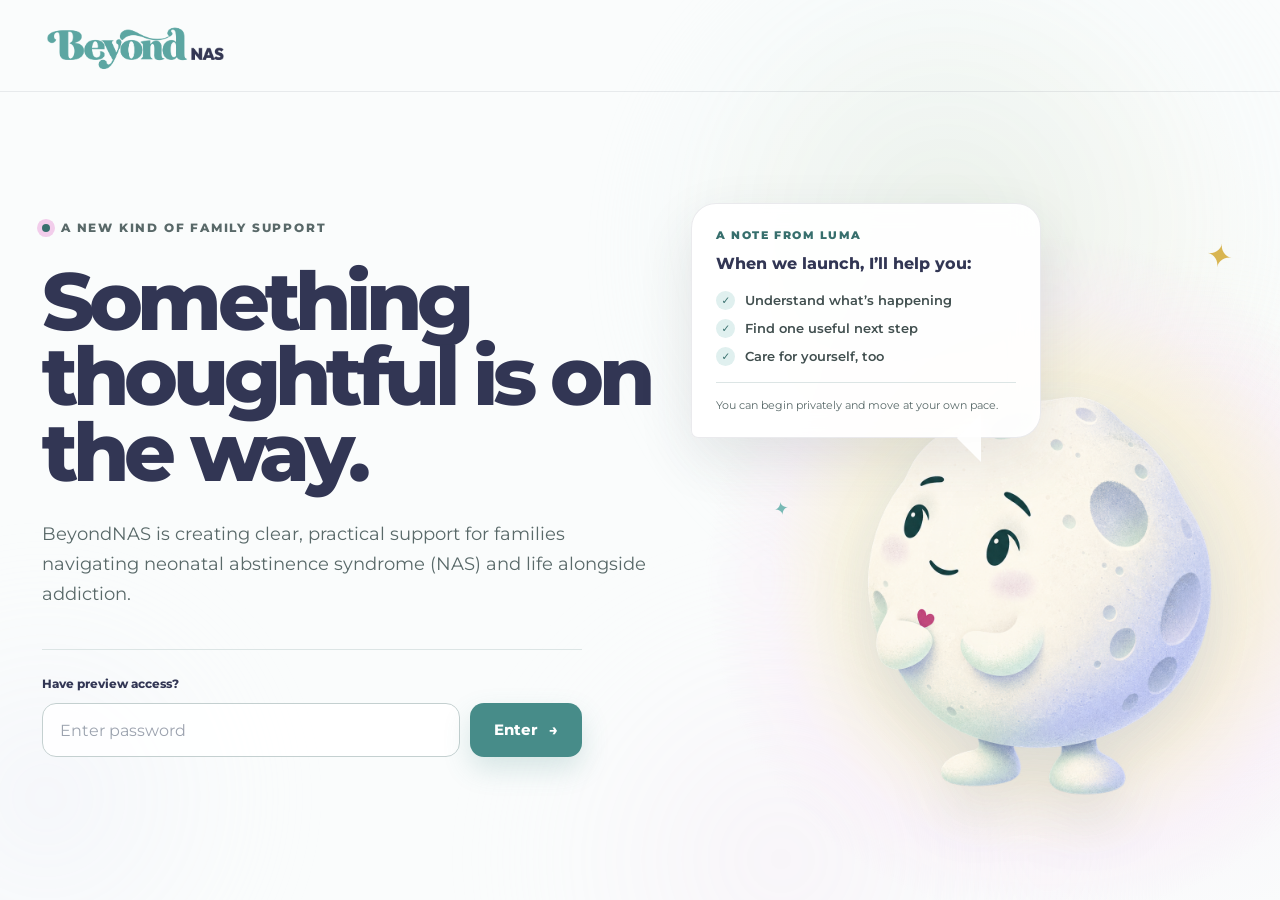
==== commit f6c1f8a4: "Deploy Navigating Child Welfare Part 2" ====
--- a/index.html
+++ b/index.html
@@ -35,7 +35,7 @@
 
       gtag('config', 'G-GMQ66RR1ZY');
     </script>
-    <script type="module" crossorigin src="/assets/index-yWmE1iPb.js"></script>
+    <script type="module" crossorigin src="/assets/index-CEqgjvM2.js"></script>
     <link rel="stylesheet" crossorigin href="/assets/index-BuZtlZNc.css">
   </head>
   <body class="bg-white">
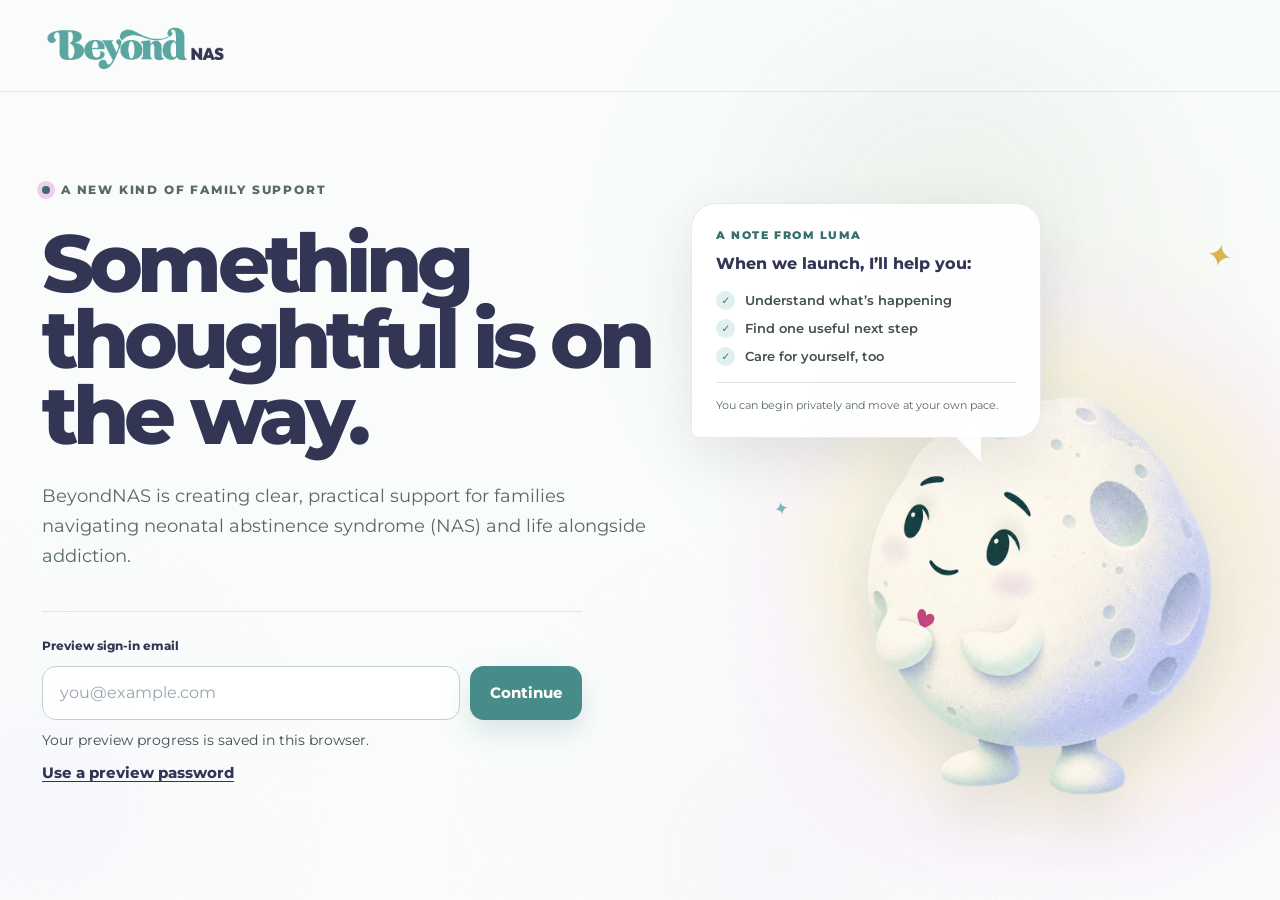
==== commit af831dee: "Deploy Accessing Resources guided reading module" ====
--- a/index.html
+++ b/index.html
@@ -35,8 +35,8 @@
 
       gtag('config', 'G-GMQ66RR1ZY');
     </script>
-    <script type="module" crossorigin src="/assets/index-CEqgjvM2.js"></script>
-    <link rel="stylesheet" crossorigin href="/assets/index-BuZtlZNc.css">
+    <script type="module" crossorigin src="/assets/index-BUfNg9CM.js"></script>
+    <link rel="stylesheet" crossorigin href="/assets/index-Dk53g8fD.css">
   </head>
   <body class="bg-white">
     <div id="root"></div>
--- a/assets/index-Dk53g8fD.css
+++ b/assets/index-Dk53g8fD.css
@@ -0,0 +1 @@
+.ambient-glow{position:absolute;z-index:0;inset:0;overflow:hidden;pointer-events:none}.ambient-orb{position:absolute;display:block;border-radius:50%;filter:blur(20px);opacity:.22;will-change:transform}.ambient-orb-teal{top:-12%;left:48%;width:46rem;height:46rem;background:radial-gradient(circle at 45% 45%,rgba(157,205,202,.66) 0%,rgba(224,240,239,.38) 44%,transparent 72%);animation:ambient-drift-teal 24s ease-in-out infinite alternate}.ambient-orb-gold{top:28%;right:-15%;width:34rem;height:34rem;background:radial-gradient(circle,rgba(238,220,165,.68) 0%,rgba(252,248,237,.3) 52%,transparent 73%);animation:ambient-drift-gold 29s ease-in-out infinite alternate}.ambient-orb-blush{right:14%;bottom:-31%;width:40rem;height:40rem;background:radial-gradient(circle,rgba(242,205,235,.62) 0%,rgba(253,245,252,.3) 50%,transparent 72%);animation:ambient-drift-blush 27s ease-in-out infinite alternate}.ambient-orb-lavender{left:-17%;bottom:-18%;width:33rem;height:33rem;background:radial-gradient(circle,rgba(219,216,245,.58) 0%,rgba(247,246,253,.25) 52%,transparent 73%);animation:ambient-drift-lavender 31s ease-in-out infinite alternate}@keyframes ambient-drift-teal{0%{transform:translate3d(-3%,0,0) scale(1)}50%{transform:translate3d(6%,7%,0) scale(1.08)}to{transform:translate3d(-1%,13%,0) scale(.96)}}@keyframes ambient-drift-gold{0%{transform:translate3d(0,-5%,0) scale(.96)}55%{transform:translate3d(-14%,8%,0) scale(1.1)}to{transform:translate3d(-6%,16%,0) scale(1.02)}}@keyframes ambient-drift-blush{0%{transform:translate3d(5%,4%,0) scale(1)}48%{transform:translate3d(-11%,-9%,0) scale(1.08)}to{transform:translate3d(3%,-17%,0) scale(.95)}}@keyframes ambient-drift-lavender{0%{transform:translate3d(-2%,8%,0) scale(.98)}52%{transform:translate3d(16%,-8%,0) scale(1.09)}to{transform:translate3d(7%,-17%,0) scale(1.01)}}@media(max-width:620px){.ambient-orb{opacity:.18;filter:blur(24px)}.ambient-orb-teal{top:5%;left:28%;width:29rem;height:29rem}.ambient-orb-gold{top:39%;right:-62%;width:28rem;height:28rem}.ambient-orb-blush{right:-26%;bottom:-11%;width:27rem;height:27rem}.ambient-orb-lavender{left:-55%;bottom:12%;width:27rem;height:27rem}}@media(prefers-reduced-motion:reduce){.ambient-orb{animation:none!important;will-change:auto}}.luma-icon{--li-ink:#2f6667;--li-moon:#dff0ee;--li-accent:#e69bc5;--li-glow:#f2d477;display:block;width:1.75rem;height:1.75rem;overflow:visible;color:var(--li-ink)}.luma-icon--blush{--li-ink:#885878;--li-moon:#f6e4ef;--li-accent:#d887b7;--li-glow:#efc865}.luma-icon--gold{--li-ink:#755c31;--li-moon:#f8edc9;--li-accent:#d69c52;--li-glow:#e6b43d}.luma-icon--lavender{--li-ink:#665a86;--li-moon:#ebe5f5;--li-accent:#9c82bd;--li-glow:#e9b960}.luma-icon--coral{--li-ink:#8d5143;--li-moon:#fae3dc;--li-accent:#df8068;--li-glow:#edbc4f}.luma-icon--current{--li-ink:currentColor;--li-moon:currentColor;--li-accent:currentColor;--li-glow:currentColor}.luma-icon-moon{fill:var(--li-moon)}.luma-icon-crater{fill:var(--li-ink);opacity:.1}.luma-icon-crater-a{transform-origin:9px 9.3px;transform:scale(.92)}.luma-icon-crater-b{opacity:.08}.luma-icon-line{fill:none;stroke:var(--li-ink);stroke-width:1.8;stroke-linecap:round;stroke-linejoin:round}.luma-icon-detail{stroke-width:1.45;opacity:.82}.luma-icon-accent{fill:var(--li-accent);stroke:none}.luma-icon-highlight{fill:#fff;opacity:.9}.luma-icon-spark{fill:none;stroke:var(--li-glow);stroke-width:1.7;stroke-linecap:round}.luma-icon--current .luma-icon-moon{opacity:.14}.luma-icon--current .luma-icon-crater{opacity:.16}.luma-icon--current .luma-icon-accent{opacity:.5}.luma-icon--current .luma-icon-spark{opacity:.78}@media(prefers-reduced-motion:no-preference){button:hover>.luma-icon .luma-icon-spark,a:hover>.luma-icon .luma-icon-spark{transform-origin:center;animation:luma-icon-twinkle .8s ease both}@keyframes luma-icon-twinkle{50%{opacity:.45;transform:scale(.72) rotate(12deg)}}}.cw-preview{min-height:100vh;padding-bottom:48px;background:var(--color-neutral-50);color:var(--color-indigo-700);font-size:.94rem;line-height:1.65}.cw-container{width:min(1160px,calc(100% - 48px));margin-inline:auto}.cw-topbar{background:var(--color-neutral-0);border-bottom:1px solid var(--color-border)}.cw-topbar .cw-container{display:flex;min-height:68px;align-items:center;justify-content:space-between;gap:14px}.cw-brand,.cw-topbar img.cw-brand{width:144px}.cw-back-link,.cw-source a{display:inline-flex;min-height:44px;align-items:center;gap:7px;color:var(--color-teal-800);font-size:.83rem;font-weight:700;text-decoration:underline;text-underline-offset:3px}.cw-preview .luma-icon{width:1.35rem;height:1.35rem;flex:none}.cw-hero{display:grid;grid-template-columns:minmax(0,1fr) minmax(220px,32%);grid-template-areas:"copy art" "progress art";align-items:center;gap:18px 26px;margin:28px 0 22px;padding:clamp(24px,4vw,46px);border-radius:24px;background:radial-gradient(ellipse at 90% 20%,var(--color-teal-700),transparent 59%),var(--color-teal-950);color:var(--color-neutral-0);overflow:hidden}.cw-hero-copy{grid-area:copy}.cw-hero-art{position:relative;display:grid;grid-area:art;width:100%;max-width:320px;justify-self:center;place-items:center;isolation:isolate}.cw-hero-art:before{position:absolute;z-index:-1;width:95%;aspect-ratio:1;border:1px solid rgba(195,225,223,.2);border-radius:50%;background:radial-gradient(circle,rgba(157,205,202,.22),transparent 72%);content:""}.cw-hero-art img{width:100%;height:auto}.cw-eyebrow{color:var(--color-teal-700);font-size:.72rem;font-weight:800;letter-spacing:.09em;text-transform:uppercase}.cw-hero .cw-eyebrow{color:var(--color-gold-200)}.cw-hero h1{max-width:20ch;margin:7px 0 10px;font-size:clamp(2rem,4.35vw,3.45rem);font-weight:700;line-height:1.08;letter-spacing:-.048em}.cw-hero-copy>p:last-child{max-width:52ch;color:var(--color-teal-100)}.cw-progress{display:grid;grid-area:progress;gap:7px;width:min(100%,315px);padding:10px 14px;border:1px solid var(--color-teal-600);border-radius:14px;background:var(--color-teal-900)}.cw-progress label{font-size:.8rem;font-weight:750}.cw-progress span{color:var(--color-teal-100);font-size:.76rem}.cw-progress progress{display:block;width:100%;height:7px;overflow:hidden;-webkit-appearance:none;-moz-appearance:none;appearance:none;border:0;border-radius:8px;background:var(--color-teal-700)}.cw-progress progress::-webkit-progress-bar{background:var(--color-teal-700)}.cw-progress progress::-webkit-progress-value{background:var(--color-gold-200)}.cw-progress progress::-moz-progress-bar{background:var(--color-gold-200)}.cw-layout{display:grid;grid-template-columns:231px minmax(0,1fr);align-items:start;gap:18px}.cw-navigation,.cw-module{min-width:0;border:1px solid var(--color-border);border-radius:19px;background:var(--color-neutral-0);box-shadow:0 10px 32px #3236540b}.cw-navigation{position:sticky;top:16px;padding:9px}.cw-navigation ol{display:grid;gap:4px;padding:0;list-style:none}.cw-navigation button{display:flex;width:100%;min-height:48px;align-items:center;gap:9px;padding:8px;border:1px solid transparent;border-radius:11px;color:var(--color-indigo-700);font-size:.79rem;font-weight:750;text-align:left}.cw-navigation button:disabled{color:var(--color-neutral-600);cursor:default}.cw-navigation button:hover:not(:disabled){background:var(--color-teal-50)}.cw-navigation button[aria-current]{border-color:var(--color-teal-300);background:var(--color-teal-50)}.cw-step-number{display:grid;width:28px;height:28px;flex:none;place-items:center;border-radius:50%;background:var(--color-neutral-100);color:var(--color-teal-900)}.cw-step-number .luma-icon{width:1.1rem;height:1.1rem}.cw-navigation button[aria-current] .cw-step-number{background:var(--color-teal-800);color:#fff}.cw-module-header,.cw-module-content,.cw-module-footer{padding-inline:clamp(17px,3vw,38px)}.cw-module-header{display:flex;align-items:flex-start;gap:16px;padding-block:25px 23px;border-bottom:1px solid var(--color-border);border-radius:18px 18px 0 0;background:linear-gradient(115deg,var(--cw-module-wash, var(--color-teal-50)),var(--color-neutral-0) 82%)}.cw-module[data-tone=lavender]{--cw-module-wash: var(--color-lavender-50)}.cw-module[data-tone=blush]{--cw-module-wash: var(--color-blush-50)}.cw-module[data-tone=gold]{--cw-module-wash: var(--color-gold-50)}.cw-module-emblem{display:grid;width:58px;height:58px;flex:none;place-items:center;border:1px solid var(--color-border);border-radius:20px;background:var(--color-neutral-0)}.cw-module-emblem .luma-icon{width:2.55rem;height:2.55rem}.cw-module h2{margin:3px 0 6px;font-size:clamp(1.45rem,3vw,2.2rem);font-weight:700;line-height:1.18;letter-spacing:-.035em}.cw-module-header div>p:last-child,.cw-module-content,.cw-completed>p{color:var(--color-neutral-700)}.cw-module-content{display:grid;gap:24px;padding-block:24px}.cw-section{display:grid;gap:10px}.cw-section h3,.cw-section h4{color:var(--color-indigo-700);font-weight:750;line-height:1.35}.cw-section h3{font-size:1.16rem}.cw-section h4{margin-top:7px;font-size:.94rem}.cw-list{display:grid;gap:5px;padding-left:1.3em;list-style:disc}.cw-list li::marker{color:var(--color-teal-700)}.cw-reading-copy{display:grid;gap:10px}.cw-reading-with-image{grid-template-columns:minmax(0,1fr) minmax(150px,31%);align-items:start;gap:16px 24px}.cw-reading-with-image img{width:100%;max-width:310px;height:auto;justify-self:start}.cw-reading-tiles{display:grid;grid-template-columns:repeat(3,minmax(0,1fr));gap:10px;padding:0;list-style:none}.cw-reading-tiles li{display:grid;min-height:58px;place-items:center;padding:12px;border:1px solid var(--color-teal-200);border-radius:12px;background:var(--color-teal-50);color:var(--color-teal-950);font-weight:700;text-align:center}@media(max-width:620px){.cw-reading-with-image{grid-template-columns:minmax(0,1fr)}.cw-reading-tiles{grid-template-columns:repeat(2,minmax(0,1fr))}}.cw-source{margin-top:-4px}.cw-source .luma-icon{width:1rem;height:1rem}.cw-avery-intro{display:grid;grid-template-columns:minmax(0,1fr) minmax(145px,29%);align-items:center;gap:14px 22px;padding:clamp(16px,3vw,28px);border:1px solid var(--color-teal-200);border-radius:16px;background:radial-gradient(ellipse at 87% 48%,var(--color-lavender-100),transparent 57%),var(--color-teal-50)}.cw-avery-intro h3{margin-bottom:6px;color:var(--color-teal-950);font-size:clamp(1.38rem,3vw,1.86rem);font-weight:750;line-height:1.15;letter-spacing:-.03em}.cw-avery-intro p{max-width:52ch}.cw-avery-intro-art{width:min(100%,196px);height:auto;justify-self:center;margin-block:-6px}.cw-story{display:flex;align-items:flex-start;gap:11px;padding:14px 17px;border-radius:12px;background:var(--color-teal-50)}.cw-story .luma-icon{width:1.9rem;height:1.9rem}.cw-story strong{display:block;margin-bottom:2px;color:var(--color-teal-900)}.cw-icon-heading,.cw-disclosure-title,.cw-preparation dt{display:flex;align-items:center;gap:8px}.cw-icon-heading .luma-icon,.cw-disclosure-title .luma-icon,.cw-preparation .luma-icon{width:1.55rem;height:1.55rem}.cw-reference-grid{display:grid;grid-template-columns:repeat(2,minmax(0,1fr));gap:8px}.cw-reference-grid>div{padding:12px 14px;border:1px solid var(--color-border);border-radius:10px;background:var(--color-neutral-25)}.cw-reference-grid dt{margin-bottom:3px;color:var(--color-indigo-700);font-weight:750}.cw-reference-grid dd{font-size:.86rem}.cw-practice{padding:17px;border:1px solid var(--color-lavender-200);border-radius:14px;background:var(--color-lavender-50)}.cw-question{min-width:0}.cw-question+.cw-question{margin-top:6px}.cw-question legend{margin-bottom:7px;font-weight:650}.cw-answer-options{display:flex;flex-wrap:wrap;gap:7px}.cw-answer{display:flex;min-height:44px;align-items:center;gap:8px;padding:8px 12px;border:1px solid var(--color-border-strong);border-radius:9px;background:var(--color-neutral-0);cursor:pointer}.cw-answer[data-result=correct]{border-color:var(--color-teal-700);background:var(--color-teal-50)}.cw-answer[data-result=retry]{border-color:#a15040}.cw-answer:has(input:focus-visible){outline:3px solid #e97755;outline-offset:2px}.cw-answer input{width:16px;height:16px;flex:none;accent-color:var(--color-teal-700)}.cw-answer[data-result=retry] input{accent-color:#a15040}.cw-feedback{margin-top:9px;padding:10px 12px;border-left:3px solid var(--color-teal-500);border-radius:4px 9px 9px 4px;background:var(--color-teal-50);color:var(--color-teal-900)}.cw-answer[data-result=retry],.cw-feedback[data-result=retry]{background:#fff3ee;color:#63372d}.cw-feedback[data-result=retry]{border-left-color:#a15040}.cw-feedback-label{display:flex;align-items:center;gap:6px;margin-bottom:4px;font-size:.84rem}.cw-disclosure-guide{display:flex;flex-wrap:wrap;align-items:center;justify-content:space-between;gap:6px 12px}.cw-disclosure-progress{display:inline-flex;align-items:center;gap:7px;padding:4px 9px;border:1px solid var(--color-teal-200);border-radius:999px;background:var(--color-neutral-0);color:var(--color-teal-900);font-size:.75rem;font-weight:750;white-space:nowrap}.cw-disclosure-progress[data-complete=true]{border-color:var(--color-mint-300);background:var(--color-mint-100);color:var(--color-mint-900)}.cw-disclosure-meter{display:inline-flex;gap:3px}.cw-disclosure-meter span{width:9px;height:5px;border-radius:999px;background:var(--color-teal-200)}.cw-disclosure-meter [data-filled=true]{background:var(--color-teal-700)}.cw-disclosure-progress .luma-icon,.cw-disclosure-state .luma-icon{width:1rem;height:1rem}.cw-flow{display:grid;padding:16px;border:1px solid var(--color-teal-200);border-radius:14px;background:var(--color-teal-50)}.cw-flow .cw-disclosure-guide{margin-bottom:13px}.cw-flow-origin{z-index:1;display:flex;justify-self:center;align-items:center;gap:8px;padding:7px 14px;border-radius:8px;background:var(--color-teal-800);color:#fff;font-weight:750}.cw-branches{position:relative;display:grid;grid-template-columns:repeat(2,minmax(0,1fr));gap:9px;padding-top:22px}.cw-branches:before{position:absolute;top:0;left:50%;height:11px;border-left:1px solid var(--color-teal-600);content:""}.cw-branches:after{position:absolute;top:11px;right:25%;left:25%;height:11px;border:1px solid var(--color-teal-600);border-bottom:0;border-radius:5px 5px 0 0;content:""}.cw-disclosure{min-width:0;align-self:start;overflow:hidden;border:1px solid var(--cw-disclosure-border, var(--color-teal-300));border-radius:10px;background:var(--color-neutral-0)}.cw-disclosure[data-viewed=true]{border-color:var(--color-mint-500)}.cw-disclosure button{display:flex;width:100%;min-height:52px;justify-content:space-between;align-items:center;gap:10px;padding:9px 12px;color:var(--color-teal-900);font-weight:750;text-align:left}.cw-disclosure button:focus-visible{outline-offset:-4px}.cw-disclosure button:hover{background:var(--color-teal-50)}.cw-disclosure button[aria-expanded=true]{background:var(--color-mint-50)}.cw-disclosure-actions,.cw-disclosure-state{display:inline-flex;flex:none;align-items:center;gap:7px}.cw-disclosure-state{gap:4px;padding:3px 7px;border-radius:6px;background:var(--color-teal-100);color:var(--color-teal-900);font-size:.73rem;white-space:nowrap}.cw-disclosure[data-viewed=true] .cw-disclosure-state{background:var(--color-mint-100);color:var(--color-mint-900)}.cw-disclosure-chevron{width:7px;height:7px;flex:none;margin:-3px 2px 0 0;border-right:2px solid currentColor;border-bottom:2px solid currentColor;transform:rotate(45deg)}.cw-disclosure button[aria-expanded=true] .cw-disclosure-chevron{margin-top:3px;transform:rotate(225deg)}.cw-disclosure-content{padding:10px 12px 13px;border-top:1px solid var(--color-mint-200)}.cw-branch .cw-disclosure-content{font-size:.86rem}.cw-conversation{display:grid;grid-template-columns:minmax(0,1fr) minmax(124px,26%);grid-template-areas:"heading art" "dialogue art";align-items:center;gap:12px 20px;padding:clamp(15px,2.5vw,24px);border:1px solid var(--color-lavender-200);border-radius:16px;background:radial-gradient(ellipse at right center,var(--color-lavender-100),transparent 62%),var(--color-lavender-50)}.cw-conversation h3{grid-area:heading}.cw-conversation-art{grid-area:art;width:100%;height:auto}.cw-dialogue{display:grid;grid-area:dialogue;gap:7px}.cw-dialogue>div{padding:10px 14px;border-radius:10px;background:var(--color-neutral-0)}.cw-dialogue>div:nth-child(2){margin-left:clamp(9px,6%,38px);background:var(--color-teal-100)}.cw-dialogue dt{color:var(--color-teal-800);font-size:.8rem;font-weight:750}.cw-findings{grid-template-columns:repeat(3,minmax(0,1fr))}.cw-notice{padding:16px;border:1px solid var(--color-gold-200);border-radius:14px;background:var(--color-gold-50)}.cw-notice header{display:flex;align-items:center;gap:9px}.cw-notice header .luma-icon{width:2rem;height:2rem}.cw-notice header p{color:var(--color-gold-800);font-size:.78rem;font-weight:750}.cw-notice-row{--cw-disclosure-border: var(--color-gold-200)}.cw-module-footer{display:grid;gap:8px;padding-block:14px;border-top:1px solid var(--color-border);border-radius:0 0 19px 19px;background:var(--color-neutral-25)}.cw-continue-help{color:var(--color-neutral-700);font-size:.8rem;text-align:right}.cw-module-actions{display:flex;gap:12px}.cw-module-actions .cw-primary{margin-left:auto}.cw-module-actions button{justify-content:center;line-height:1.3;text-align:center}.cw-primary,.cw-secondary{display:inline-flex;min-height:44px;align-items:center;gap:7px;padding:7px 14px;border:1px solid var(--color-teal-800);border-radius:9px;background:var(--color-teal-800);color:#fff;font-size:.87rem;font-weight:750}.cw-primary:hover:not(:disabled){background:var(--color-teal-950)}.cw-primary:disabled{border-color:var(--color-border);background:var(--color-neutral-100);color:var(--color-neutral-600);cursor:default}.cw-secondary{border-color:var(--color-border-strong);background:#fff;color:var(--color-teal-900)}.cw-secondary:hover{background:var(--color-teal-50)}.cw-completed{display:grid;justify-items:start;gap:8px;padding:clamp(22px,4vw,46px);background:radial-gradient(ellipse at top right,var(--color-teal-50),transparent 72%),var(--color-neutral-0)}.cw-completed-art{width:86px;height:auto;margin:-8px 0 -4px -9px}.cw-completed>p{max-width:58ch;margin-bottom:8px}.cw-completed-actions{display:flex;flex-wrap:wrap;gap:8px}@media(max-width:820px){.cw-layout{grid-template-columns:1fr;gap:12px}.cw-navigation{position:static}.cw-navigation ol{grid-template-columns:repeat(4,minmax(0,1fr))}.cw-navigation button{flex-wrap:wrap;justify-content:center;text-align:center}}@media(max-width:570px){.cw-container{width:calc(100% - 26px)}.cw-brand,.cw-topbar img.cw-brand{width:115px}.cw-topbar .cw-container{min-height:57px}.cw-back-link{font-size:.75rem}.cw-hero{grid-template-columns:minmax(0,1fr) clamp(76px,25vw,114px);grid-template-areas:"copy copy" "progress art";gap:12px;margin-top:15px;padding:20px;border-radius:17px}.cw-module-header{gap:10px}.cw-module-emblem{width:43px;height:43px;border-radius:13px}.cw-module-emblem .luma-icon{width:1.95rem;height:1.95rem}.cw-avery-intro{grid-template-columns:minmax(0,1fr) clamp(94px,33vw,145px);grid-template-areas:"title art" "intro intro";gap:10px 12px}.cw-avery-intro-copy{display:contents}.cw-avery-intro h3{grid-area:title;margin:0}.cw-avery-intro p{grid-area:intro}.cw-avery-intro-art{grid-area:art}.cw-reference-grid{grid-template-columns:1fr}.cw-navigation button{flex-direction:column;gap:4px;padding:5px 2px;font-size:.65rem;line-height:1.3}.cw-flow{padding:10px}.cw-disclosure button{flex-direction:column;align-items:stretch;gap:5px}.cw-disclosure-actions{justify-content:space-between}.cw-branch button{font-size:.82rem;padding-inline:7px}.cw-branch .cw-disclosure-content{padding-inline:7px}.cw-conversation{grid-template-columns:minmax(0,1fr) clamp(64px,20vw,96px);grid-template-areas:"heading art" "dialogue dialogue";gap:8px}.cw-module-actions{gap:8px}.cw-module-actions button{gap:5px;padding-inline:8px;font-size:.78rem}.cw-module-actions .luma-icon{width:1rem;height:1rem}}.cw-reading-blocks{display:grid;gap:20px;min-width:0}.cw-reading-block{min-width:0}.cw-reading-block .cw-source{margin-top:6px}.cw-reference-grid .cw-card-with-icon{margin-left:2.05rem}.cw-conversation[data-illustrated=false]{grid-template-columns:1fr;grid-template-areas:"heading" "dialogue"}.cw-avery-intro:not(:has(img)){grid-template-columns:1fr;grid-template-areas:"title" "intro"}.cw-guided-module .cw-module-footer{border-radius:0}.cw-guided-complete{display:inline-flex;align-items:center;gap:8px;margin-left:auto;color:var(--color-mint-900);font-weight:750}.cw-guided-complete .luma-icon{width:1.4rem;height:1.4rem}:root{--learn-forest:var(--color-indigo-600);--learn-coral:var(--color-teal-700);--learn-paper:var(--color-neutral-50);--learn-ink:var(--color-indigo-600);--learn-muted:var(--color-neutral-600);--learn-sage:var(--color-mint-200);--learn-line:var(--color-neutral-200);--learn-peach:var(--color-blush-200);--learn-yellow:var(--color-gold-100);--learn-lilac:var(--color-lavender-200)}.content-preview-shell{min-width:0;max-width:100%;min-height:100svh;background:var(--learn-paper);color:var(--learn-ink);font-family:Montserrat,ui-sans-serif,system-ui,sans-serif}.embedded-module-preview{width:100%;container-type:inline-size}.embedded-module-preview .module-canvas{width:100%;min-width:0;max-width:100%}.embedded-module-preview .learn-module-header>*,.embedded-module-preview .learn-module-body>*,.embedded-module-preview button>span{min-width:0}.embedded-module-preview h2,.embedded-module-preview h3,.embedded-module-preview p,.embedded-module-preview button,.embedded-module-preview strong,.embedded-module-preview span{overflow-wrap:anywhere}.preview-topbar{display:grid;height:72px;padding:0 34px;grid-template-columns:1fr auto 1fr;align-items:center;border-bottom:1px solid var(--learn-line);background:#f7f4edeb;-webkit-backdrop-filter:blur(14px);backdrop-filter:blur(14px)}.preview-brand{display:flex;align-items:center;gap:9px;color:var(--learn-forest);font-family:Montserrat,ui-sans-serif,system-ui,sans-serif;font-size:21px;font-weight:700;text-decoration:none}.preview-mark{position:relative;display:inline-block;width:29px;height:29px}.preview-mark i{position:absolute;width:13px;height:19px;border-radius:100% 0;background:var(--learn-coral);transform-origin:bottom right}.preview-mark i:nth-child(1){left:1px;top:1px;transform:rotate(-35deg)}.preview-mark i:nth-child(2){right:2px;top:1px;transform:scaleX(-1) rotate(-35deg)}.preview-mark i:nth-child(3){left:10px;bottom:0;width:9px;height:16px;background:#89a794;transform:rotate(-5deg)}.preview-topbar>div{display:flex;align-items:center;gap:8px;color:var(--learn-muted);font-size:8px;font-weight:800;letter-spacing:.1em;text-transform:uppercase}.preview-topbar>div b{padding:6px 8px;border-radius:99px;background:var(--learn-peach);color:#9c4933}.preview-topbar>a:last-child{justify-self:end;color:var(--learn-forest);font-size:9px;font-weight:800;text-decoration:none}.preview-hero{display:flex;min-height:274px;padding:46px max(34px,calc((100vw - 1380px)/2));align-items:flex-end;justify-content:space-between;gap:60px;background:var(--learn-forest);color:#fff;overflow:hidden}.preview-hero-copy>p{margin:0;color:#f1a188;font-size:9px;font-weight:850;letter-spacing:.19em}.preview-hero-copy h1{margin:14px 0 12px;font-family:Montserrat,ui-sans-serif,system-ui,sans-serif;font-size:clamp(45px,5vw,71px);font-weight:600;letter-spacing:-.045em;line-height:.95}.preview-hero-copy>span{display:block;max-width:710px;color:#ffffffa1;font-size:13px;line-height:1.65}.collection-meta{display:flex;margin-top:25px;align-items:center;gap:13px;color:#ffffffb8;font-size:8px;text-transform:uppercase;letter-spacing:.08em}.collection-meta i{width:3px;height:3px;border-radius:50%;background:#f1a188}.overall-progress{display:flex;max-width:285px;align-items:center;gap:17px}.overall-progress>div{display:grid;width:99px;height:99px;flex:none;place-items:center;align-content:center;border-radius:50%;background:conic-gradient(#f1a188 var(--overall),rgba(255,255,255,.1) 0);box-shadow:inset 0 0 0 9px var(--learn-forest)}.overall-progress strong,.overall-progress span{display:block}.overall-progress strong{font-family:Montserrat,ui-sans-serif,system-ui,sans-serif;font-size:24px}.overall-progress span{color:#ffffff80;font-size:7px;text-transform:uppercase}.overall-progress p{color:#ffffff80;font-size:9px;line-height:1.55}.preview-workspace{display:grid;max-width:1450px;margin:0 auto;grid-template-columns:315px minmax(0,1fr)}.module-rail{padding:36px 24px 70px;border-right:1px solid var(--learn-line)}.module-rail>div:first-child>span,.learn-section-label{color:var(--learn-coral);font-size:8px;font-weight:850;letter-spacing:.16em}.module-rail h2{margin:7px 0 8px;font-family:Montserrat,ui-sans-serif,system-ui,sans-serif;font-size:26px}.module-rail>div:first-child>p{margin:0;color:var(--learn-muted);font-size:9px;line-height:1.6}.module-rail nav{display:flex;margin-top:25px;gap:7px;flex-direction:column}.module-rail nav button{display:grid;min-height:69px;padding:9px 10px;grid-template-columns:22px 34px 1fr 16px;align-items:center;gap:7px;border:1px solid transparent;border-radius:12px;background:transparent;color:var(--learn-ink);text-align:left}.module-rail nav button:hover{background:#ffffffb3}.module-rail nav button.active{border-color:var(--learn-line);background:#fff;box-shadow:0 10px 26px #173f3b12}.module-rail nav button>span{color:#9aa49f;font-size:7px;font-weight:850}.rail-icon{display:grid;width:31px;height:31px;place-items:center;border-radius:9px;background:var(--learn-lilac);color:#695a75;font-size:12px;font-style:normal}.rail-help_now{background:var(--learn-peach);color:#a95139}.rail-checklist{background:var(--learn-sage);color:#496e55}.rail-scenario{background:var(--learn-yellow);color:#746a20}.rail-reminder{background:#dce9ef;color:#466b7d}.module-rail nav b{font-size:9px}.module-rail nav small{display:block;margin-top:4px;color:var(--learn-muted);font-size:7px;font-weight:600}.module-rail nav em{color:var(--learn-coral);font-size:10px;font-style:normal}.prototype-note{margin-top:27px;padding:15px;border-radius:12px;background:#ebe9e2}.prototype-note b{color:#8a5c4e;font-size:7px;letter-spacing:.13em}.prototype-note p{margin:7px 0 0;color:#737d78;font-size:7px;line-height:1.55}.module-stage{min-width:0;padding:36px 45px 80px}.module-canvas{width:100%;min-width:0;max-width:960px;margin:0 auto;border:1px solid var(--learn-line);border-radius:24px;background:#fff;box-shadow:0 22px 70px #173f3b17;overflow:hidden}.learn-module-header{display:grid;padding:27px 30px;grid-template-columns:48px minmax(0,1fr) 65px;align-items:center;gap:15px;border-bottom:1px solid #e8ebe5}.learn-pattern-mark{display:grid;width:48px;height:48px;place-items:center;border-radius:14px;background:var(--learn-lilac);color:#655672;font-size:20px}.learn-help_now{background:var(--learn-peach);color:#a95139}.learn-checklist{background:var(--learn-sage);color:#496e55}.learn-scenario{background:var(--learn-yellow);color:#746a20}.learn-reminder{background:#dce9ef;color:#466b7d}.learn-module-header p{margin:0;color:var(--learn-coral);font-size:7px;font-weight:850;letter-spacing:.14em}.learn-module-header h2{margin:5px 0;font-family:Montserrat,ui-sans-serif,system-ui,sans-serif;font-size:30px;font-weight:600;line-height:1.05}.learn-module-header>div:nth-child(2)>span{color:var(--learn-muted);font-size:9px;line-height:1.55}.learn-progress-ring{display:grid;width:58px;height:58px;place-items:center;border-radius:50%;background:conic-gradient(var(--learn-coral) var(--progress),#edece6 0);box-shadow:inset 0 0 0 6px #fff}.learn-progress-ring b{font-size:8px}.learn-module-body{min-width:0;padding:34px 38px}.learn-reading{max-width:690px;margin:0 auto}.learn-reading p{font-family:Montserrat,ui-sans-serif,system-ui,sans-serif;font-size:19px;line-height:1.7}.learn-reading p:first-of-type{margin-top:16px}.cue-lab,.knowledge-check{max-width:760px;margin:32px auto 0;padding:25px;border-radius:17px;background:#f7f6f1}.cue-lab>div:first-child h3,.knowledge-check h3,.issue-picker h3,.check-intro h3,.scene-copy h3,.reminder-copy h3{margin:8px 0 6px;font-family:Montserrat,ui-sans-serif,system-ui,sans-serif;font-size:25px;font-weight:600}.cue-lab>div:first-child p,.issue-picker>p,.check-intro p,.reminder-copy p{margin:0;color:var(--learn-muted);font-size:9px;line-height:1.55}.cue-grid{display:grid;margin-top:18px;grid-template-columns:repeat(auto-fit,minmax(min(220px,100%),1fr));gap:8px}.cue-grid button{display:flex;min-width:0;min-height:96px;padding:13px;align-items:flex-start;gap:10px;border:1px solid #dfe3dc;border-radius:11px;background:#fff;color:var(--learn-ink);text-align:left}.cue-grid button i{display:grid;width:22px;height:22px;flex:none;place-items:center;border:1px solid #cdd6ce;border-radius:50%;font-size:8px;font-style:normal}.cue-grid button span{min-width:0;font-size:9px;line-height:1.45}.cue-grid button.selected{border-color:#789987;background:#eff5f0}.cue-grid button.selected i{border-color:#789987;background:#789987;color:#fff}.cue-lab>small{display:block;margin-top:13px;color:#7a8680;font-size:7px;line-height:1.5}.knowledge-check{background:var(--learn-forest);color:#fff}.knowledge-check .learn-section-label{color:#f1a188}.knowledge-check h3{max-width:620px}.knowledge-check>button{display:grid;width:100%;min-width:0;min-height:48px;margin-top:7px;padding:7px 12px;grid-template-columns:27px minmax(0,1fr) auto;align-items:center;gap:10px;border:1px solid rgba(255,255,255,.13);border-radius:10px;background:#ffffff0f;color:#fff;text-align:left;font-size:9px}.knowledge-check>button i{display:grid;width:24px;height:24px;place-items:center;border-radius:50%;background:#ffffff1a;font-style:normal}.knowledge-check>button b{color:#f1a188;font-size:8px}.knowledge-check>button.correct{border-color:#9dc2a5;background:#81b68f2e}.knowledge-check>button.incorrect{border-color:#f1a188;background:#ed765429}.learn-feedback{margin-top:11px;padding:15px;border-radius:11px}.learn-feedback b{font-size:9px}.learn-feedback p{margin:5px 0 0;font-size:8px;line-height:1.6}.learn-feedback.good{background:#e3f0e5;color:#315c3f}.knowledge-check .learn-feedback.good{background:#93c69d26;color:#d9f0de}.learn-feedback.gentle{background:#fff0e8;color:#7e4c3e}.learn-feedback button{margin-top:9px;border:0;border-bottom:1px solid currentColor;background:none;padding:0;color:inherit;font-size:8px;font-weight:800}.issue-picker,.decision-path{max-width:720px;margin:0 auto}.issue-picker{text-align:center}.issue-picker>p{margin-bottom:21px}.issue-picker>div{display:grid;grid-template-columns:1fr 1fr;gap:9px;text-align:left}.issue-picker>div button{display:grid;min-height:71px;padding:11px;grid-template-columns:28px 1fr 15px;align-items:center;gap:9px;border:1px solid var(--learn-line);border-radius:12px;background:#fff;color:var(--learn-ink);font-size:9px;font-weight:700}.issue-picker>div button:hover{border-color:var(--learn-coral);background:#fff8f5}.issue-picker>div button span{display:grid;width:26px;height:26px;place-items:center;border-radius:50%;background:var(--learn-peach);color:#9b4c37;font-size:8px}.issue-picker>div button b{color:var(--learn-coral)}.learn-back{border:0;background:none;padding:0;color:var(--learn-muted);font-size:8px;font-weight:750}.selected-issue{display:flex;margin:16px 0;padding:15px 18px;align-items:center;justify-content:space-between;border-radius:12px;background:var(--learn-peach)}.selected-issue small{color:#a85840;font-size:7px;font-weight:850;letter-spacing:.12em}.selected-issue strong{font-family:Montserrat,ui-sans-serif,system-ui,sans-serif;font-size:17px}.calm-line{display:flex;margin:21px 0;align-items:center;gap:12px;color:#8d9893;font-family:Montserrat,ui-sans-serif,system-ui,sans-serif;font-size:12px;font-style:italic}.calm-line i{height:1px;background:#d7ded7;flex:1}.decision-path article{display:grid;margin-top:9px;padding:15px;grid-template-columns:33px 1fr 20px;align-items:center;gap:11px;border:1px solid var(--learn-line);border-radius:12px}.decision-path article>b{display:grid;width:31px;height:31px;place-items:center;border-radius:50%;background:var(--learn-sage);font-size:9px}.decision-path article small,.try-now-card small{color:var(--learn-coral);font-size:7px;font-weight:850;letter-spacing:.12em}.decision-path article p{margin:4px 0 0;font-family:Montserrat,ui-sans-serif,system-ui,sans-serif;font-size:15px}.decision-path article>span{color:#6d9a78}.learn-main-action{display:block;min-height:45px;margin:16px 0 0 auto;padding:0 17px;border:0;border-radius:9px;background:var(--learn-forest);color:#fff;font-size:9px;font-weight:800}.try-now-card{margin-top:17px;padding:20px;border-radius:15px;background:var(--learn-forest);color:#fff}.try-now-card p{font-family:Montserrat,ui-sans-serif,system-ui,sans-serif;font-size:18px;line-height:1.5}.try-now-card button{display:flex;margin-top:14px;padding:9px 12px;align-items:center;gap:8px;border:0;border-radius:8px;background:#fff;color:var(--learn-forest);font-size:8px;font-weight:800}.try-now-card button span{display:grid;width:18px;height:18px;place-items:center;border-radius:50%;background:var(--learn-sage)}.checklist-module>section{max-width:720px;margin:0 auto}.check-intro{display:flex;align-items:flex-end;justify-content:space-between;gap:25px}.check-intro>div:first-child{max-width:540px}.check-score{display:flex;align-items:center;gap:8px}.check-score strong{font-family:Montserrat,ui-sans-serif,system-ui,sans-serif;font-size:43px}.check-score span{color:var(--learn-muted);font-size:8px;line-height:1.35}.care-checklist{margin-top:24px;border-top:1px solid var(--learn-line)}.care-checklist button{display:grid;width:100%;min-height:68px;padding:12px 3px;grid-template-columns:29px 1fr;align-items:center;gap:12px;border:0;border-bottom:1px solid var(--learn-line);background:none;color:var(--learn-ink);text-align:left}.care-checklist button i{display:grid;width:26px;height:26px;place-items:center;border:1px solid #c8d2ca;border-radius:8px;color:#fff;font-size:9px;font-style:normal}.care-checklist button span{font-family:Montserrat,ui-sans-serif,system-ui,sans-serif;font-size:15px}.care-checklist button small{display:block;margin-bottom:4px;color:#9aa49f;font:750 6px Montserrat,sans-serif;letter-spacing:.13em}.care-checklist button.checked{color:#65736e;text-decoration:line-through}.care-checklist button.checked i{border-color:#74917e;background:#74917e}.check-actions{display:flex;margin-top:18px;gap:8px}.check-actions button{min-height:41px;padding:0 14px;border:1px solid var(--learn-forest);border-radius:9px;background:var(--learn-forest);color:#fff;font-size:8px;font-weight:800}.check-actions button+button{background:#fff;color:var(--learn-forest)}.scenario-module{max-width:790px;margin:0 auto}.scenario-scene{display:grid;grid-template-columns:240px 1fr;align-items:center;gap:27px}.scene-visual{position:relative;height:185px;border-radius:17px;background:linear-gradient(145deg,#dce9df,#f0e5d9);overflow:hidden}.scene-visual:before{position:absolute;left:32px;right:32px;bottom:25px;height:42px;border-radius:50%;background:#ffffff80;content:""}.scene-person,.scene-baby{position:absolute}.scene-person{left:54px;top:37px}.scene-person i{display:block;width:35px;height:35px;border-radius:50%;background:#b17a62}.scene-person span{display:block;width:68px;height:86px;margin-left:-14px;border-radius:30px 30px 10px 10px;background:#557a6c}.scene-baby{left:117px;top:88px;transform:rotate(-10deg)}.scene-baby i{display:block;width:28px;height:28px;border-radius:50%;background:#d7a587}.scene-baby span{display:block;width:62px;height:27px;margin-left:-18px;border-radius:30px;background:#f2c685}.scene-visual em{position:absolute;right:12px;top:12px;padding:6px 8px;border-radius:99px;background:#ffffffc7;color:#7d8d86;font-family:Montserrat,ui-sans-serif,system-ui,sans-serif;font-size:8px}.scene-copy p{color:var(--learn-muted);font-family:Montserrat,ui-sans-serif,system-ui,sans-serif;font-size:15px;line-height:1.55}.scenario-options{margin-top:25px}.scenario-options>button{display:grid;width:100%;min-height:57px;margin-top:8px;padding:9px 12px;grid-template-columns:31px 1fr 20px;align-items:center;gap:11px;border:1px solid var(--learn-line);border-radius:11px;background:#fff;color:var(--learn-ink);text-align:left;font-size:9px}.scenario-options>button i{display:grid;width:29px;height:29px;place-items:center;border-radius:50%;background:#efeee9;font-style:normal}.scenario-options>button.correct{border-color:#7d9c85;background:#f0f7f1}.scenario-options>button.correct i{background:#7d9c85;color:#fff}.scenario-options>button.incorrect{border-color:#e3a18d;background:#fff6f2}.scenario-options>button.incorrect i{background:#ed7654;color:#fff}.reminder-module{max-width:790px;margin:0 auto}.reminder-preview{display:grid;padding:25px;grid-template-columns:1.1fr .9fr;align-items:center;gap:28px;border-radius:18px;background:linear-gradient(145deg,#dce9ef,#f5e4de)}.phone-notification{padding:15px;border:1px solid rgba(255,255,255,.75);border-radius:16px;background:#ffffffd1;box-shadow:0 14px 35px #2f4d481f}.phone-notification>div{display:grid;grid-template-columns:30px 1fr 20px;align-items:center;gap:7px}.phone-notification .preview-mark{transform:scale(.68);transform-origin:left center}.phone-notification span b,.phone-notification span small{display:block}.phone-notification span b{font-size:8px}.phone-notification span small{color:#899590;font-size:6px}.phone-notification div>i{color:#8a9791;font-size:7px;font-style:normal}.phone-notification p{margin:11px 0 2px;font-family:Montserrat,ui-sans-serif,system-ui,sans-serif;font-size:14px;line-height:1.45}.reminder-builder{display:grid;margin-top:23px;grid-template-columns:1fr 1fr;gap:17px}.reminder-builder>div:nth-child(3),.reminder-builder>.learn-main-action,.follow-up-note,.scheduled-card{grid-column:1/-1}.reminder-builder label{display:block;margin-bottom:8px;color:#77837e;font-size:7px;font-weight:850;letter-spacing:.12em;text-transform:uppercase}.segmented{display:grid;padding:4px;border-radius:10px;background:#efefe9;grid-template-columns:1fr 1fr}.segmented button{height:35px;border:0;border-radius:7px;background:transparent;color:#77837e;font-size:8px;font-weight:750}.segmented button.selected{background:#fff;color:var(--learn-forest);box-shadow:0 3px 10px #173f3b14}.time-options{display:flex;gap:5px;flex-direction:column}.time-options button,.question-choice{display:flex;min-height:41px;padding:0 10px;align-items:center;gap:8px;border:1px solid var(--learn-line);border-radius:9px;background:#fff;color:var(--learn-ink);font-size:8px;text-align:left}.time-options button.selected{border-color:#829d8a;background:#f0f6f1}.time-options button i{color:#72907d;font-style:normal}.question-choice{width:100%;margin-top:6px}.question-choice i{display:grid;width:22px;height:22px;place-items:center;border:1px solid #ccd5cd;border-radius:6px;font-style:normal}.question-choice.selected i{border-color:#78927f;background:#78927f;color:#fff}.reminder-builder>.learn-main-action{margin-top:0}.scheduled-card{display:flex;padding:14px;align-items:center;gap:10px;border-radius:11px;background:#e4f1e6;color:#345e40}.scheduled-card>span{display:grid;width:31px;height:31px;place-items:center;border-radius:50%;background:#72947c;color:#fff}.scheduled-card strong,.scheduled-card p{display:block;margin:0}.scheduled-card strong{font-size:9px}.scheduled-card p{margin-top:3px;font-size:7px}.follow-up-note{color:#7c8983;font-size:7px;line-height:1.5}.module-footer{display:flex;padding:19px 30px;align-items:center;justify-content:space-between;gap:20px;border-top:1px solid var(--learn-line);background:#f5f4ef}.module-footer span,.module-footer strong{display:block}.module-footer span{color:#909b96;font-size:6px;font-weight:850;letter-spacing:.12em}.module-footer strong{margin-top:4px;font-family:Montserrat,ui-sans-serif,system-ui,sans-serif;font-size:12px}.module-footer button{min-height:38px;padding:0 14px;border:0;border-radius:8px;background:var(--learn-coral);color:#fff;font-size:8px;font-weight:800}.preview-toast{position:fixed;z-index:50;right:24px;bottom:24px;padding:14px 18px;border-radius:11px;background:var(--learn-forest);color:#fff;font-size:9px;font-weight:750;box-shadow:0 15px 40px #173f3b3d}@media(max-width:980px){.preview-workspace{grid-template-columns:250px minmax(0,1fr)}.module-stage{padding:28px 20px 60px}.module-rail{padding:28px 14px}.learn-module-body{padding:28px 24px}.cue-grid,.scenario-scene{grid-template-columns:1fr}.scene-visual{height:170px}.reminder-preview{grid-template-columns:1fr}.preview-hero{padding:38px 25px}}@media(max-width:720px){.preview-topbar{height:62px;padding:0 15px;grid-template-columns:1fr auto}.preview-topbar>div{display:none}.preview-topbar>a:last-child{font-size:7px}.preview-hero{padding:38px 18px;align-items:flex-start;flex-direction:column}.preview-hero h1{font-size:46px}.overall-progress{display:none}.collection-meta{align-items:flex-start;flex-direction:column;gap:6px}.collection-meta i{display:none}.preview-workspace{display:block}.module-rail{padding:20px 15px;border-right:0;border-bottom:1px solid var(--learn-line)}.module-rail>div:first-child,.prototype-note{display:none}.module-rail nav{margin:0;overflow-x:auto;flex-direction:row}.module-rail nav button{min-width:155px;grid-template-columns:26px 1fr 12px}.module-rail nav button>span{display:none}.module-rail nav b{font-size:8px}.module-rail nav small{font-size:6px}.module-stage{padding:18px 10px 50px}.learn-module-header{padding:20px 17px;grid-template-columns:40px 1fr}.learn-pattern-mark{width:40px;height:40px}.learn-progress-ring{display:none}.learn-module-header h2{font-size:25px}.learn-module-body{padding:24px 17px}.learn-reading p{font-size:17px}.cue-lab,.knowledge-check{padding:18px}.cue-grid{grid-template-columns:1fr}.issue-picker>div{grid-template-columns:1fr}.selected-issue{align-items:flex-start;flex-direction:column;gap:7px}.check-intro{align-items:flex-start;flex-direction:column}.check-actions{flex-direction:column}.scenario-scene,.reminder-builder{grid-template-columns:1fr}.reminder-builder>div:nth-child(3),.reminder-builder>.learn-main-action,.follow-up-note,.scheduled-card{grid-column:auto}.module-footer{padding:16px;align-items:flex-start;flex-direction:column}.module-footer button{width:100%}}.content-preview-shell{--learn-coral:var(--color-teal-700);--learn-muted:var(--color-neutral-600);--learn-line:var(--color-neutral-200);font-size:16px;line-height:1.5;overflow-x:hidden;text-rendering:optimizeLegibility;-webkit-text-size-adjust:100%}.content-preview-shell button,.content-preview-shell a{font-family:Montserrat,ui-sans-serif,system-ui,sans-serif}.content-preview-shell button{cursor:pointer}.content-preview-shell :focus-visible{outline:3px solid var(--color-focus);outline-offset:3px}.module-stage:focus{outline:none}.preview-skip-link{position:fixed;z-index:100;left:16px;top:12px;transform:translateY(-150%);padding:12px 16px;border-radius:8px;background:#fff;color:var(--learn-forest);font-size:1rem;font-weight:800;box-shadow:0 8px 24px #0000002e}.preview-skip-link:focus{transform:translateY(0)}.preview-topbar{min-height:76px;height:auto;padding:10px 34px}.preview-brand{min-height:44px;font-size:1.375rem}.preview-brand .brand-logo{width:176px;max-width:42vw}.phone-brand-logo{width:64px;max-width:100%}.preview-topbar>div{font-size:.75rem;letter-spacing:.08em}.preview-topbar>div b{padding:7px 10px}.preview-topbar>a:last-child{display:flex;min-height:44px;align-items:center;font-size:.875rem}.preview-hero{min-height:310px;padding-top:52px;padding-bottom:52px}.preview-hero-copy>p{color:var(--color-gold-300);font-size:.8125rem;line-height:1.4}.preview-hero-copy h1{font-size:clamp(2.875rem,5vw,4.5rem);line-height:1;letter-spacing:-.035em}.preview-hero-copy>span{max-width:760px;color:#ffffffdb;font-size:1.125rem;line-height:1.65}.collection-meta{font-size:.8125rem;line-height:1.4;color:#ffffffdb}.overall-progress{max-width:330px}.overall-progress>div{width:108px;height:108px;background:conic-gradient(var(--color-gold-400) var(--overall),rgba(255,255,255,.1) 0);box-shadow:inset 0 0 0 8px var(--learn-forest)}.overall-progress strong{font-size:1.625rem}.overall-progress span{color:#ffffffc7;font-size:.75rem}.overall-progress p{color:#ffffffd1;font-size:.875rem;line-height:1.55}.preview-workspace{grid-template-columns:340px minmax(0,1fr)}.module-rail{padding:40px 28px 72px}.module-rail>div:first-child>span,.learn-section-label{font-size:.75rem;line-height:1.4;color:var(--learn-coral)}.module-rail h2{margin:9px 0 10px;font-size:2rem;line-height:1.15}.module-rail>div:first-child>p{font-size:1rem;line-height:1.6}.module-rail nav{gap:10px}.module-rail nav button{min-height:78px;padding:12px;grid-template-columns:24px 40px 1fr 18px;gap:10px;border-radius:14px}.module-rail nav button>span{font-size:.75rem;color:#65746f}.rail-icon{width:38px;height:38px;font-size:1rem}.module-rail nav b{font-size:1rem;line-height:1.25}.module-rail nav small{margin-top:4px;font-size:.8125rem;line-height:1.35;color:#5d6e68}.module-rail nav em{font-size:1rem}.prototype-note{padding:18px}.prototype-note b{font-size:.75rem;color:#744839}.prototype-note p{font-size:.875rem;line-height:1.6;color:#52625d}.module-stage{padding:42px 44px 88px}.module-canvas{border-radius:28px}.learn-module-header{padding:32px 34px;grid-template-columns:56px 1fr 72px;gap:18px}.learn-pattern-mark{width:54px;height:54px;font-size:1.375rem}.learn-module-header p{font-size:.75rem;line-height:1.4;color:var(--learn-coral)}.learn-module-header h2{margin:7px 0;font-size:clamp(2rem,3vw,2.5rem);line-height:1.08;letter-spacing:-.025em}.learn-module-header>div:nth-child(2)>span{display:block;max-width:680px;font-size:1rem;line-height:1.55;color:var(--learn-muted)}.learn-progress-ring{width:64px;height:64px}.learn-progress-ring b{font-size:.875rem}.learn-module-body{padding:42px 40px}.learn-reading p{font-size:1.1875rem;line-height:1.75}.cue-lab,.knowledge-check{margin-top:38px;padding:28px;border-radius:20px}.cue-lab>div:first-child h3,.knowledge-check h3,.issue-picker h3,.check-intro h3,.scene-copy h3,.reminder-copy h3{margin:10px 0 8px;font-size:1.75rem;line-height:1.2}.cue-lab>div:first-child p,.issue-picker>p,.check-intro p,.reminder-copy p{font-size:1rem;line-height:1.6}.cue-grid{margin-top:22px;gap:12px}.cue-grid button{min-height:112px;padding:16px;gap:12px;border-radius:13px}.cue-grid button i{width:30px;height:30px;font-size:.875rem}.cue-grid button span{font-size:1rem;line-height:1.5}.cue-lab>small{margin-top:16px;font-size:.875rem;line-height:1.6;color:#596a64}.knowledge-check>button{min-height:56px;margin-top:10px;padding:10px 14px;grid-template-columns:34px 1fr auto;gap:12px;border-color:#ffffff4d;font-size:1rem;line-height:1.45}.knowledge-check>button i{width:30px;height:30px}.knowledge-check>button b{font-size:.875rem;color:#ffd2c2}.learn-feedback{padding:18px}.learn-feedback b{font-size:1rem}.learn-feedback p{font-size:.9375rem;line-height:1.6}.learn-feedback button{min-height:44px;font-size:.9375rem}.issue-picker>p{margin-bottom:26px}.issue-picker>div{gap:12px}.issue-picker>div button{min-height:76px;padding:14px;grid-template-columns:36px 1fr 20px;gap:12px;font-size:1rem;line-height:1.4}.issue-picker>div button span{width:32px;height:32px;font-size:.875rem}.learn-back{min-height:44px;font-size:.9375rem}.selected-issue{padding:18px 20px}.selected-issue small,.decision-path article small,.try-now-card small{font-size:.75rem;line-height:1.4}.selected-issue strong{font-size:1.25rem}.calm-line{font-size:1rem}.decision-path article{min-height:76px;padding:17px;grid-template-columns:38px 1fr 22px;gap:14px}.decision-path article>b{width:36px;height:36px;font-size:.875rem}.decision-path article p{font-size:1.0625rem;line-height:1.55}.learn-main-action{min-height:48px;padding:0 20px;font-size:1rem}.try-now-card{padding:24px}.try-now-card p{font-size:1.25rem;line-height:1.55}.try-now-card button{min-height:46px;padding:10px 14px;font-size:.9375rem}.check-score strong{font-size:3rem}.check-score span{font-size:.875rem}.care-checklist button{min-height:76px;padding:14px 4px;grid-template-columns:36px 1fr;gap:14px}.care-checklist button i{width:32px;height:32px;font-size:.875rem}.care-checklist button span{font-size:1.0625rem;line-height:1.45}.care-checklist button small{font-size:.75rem;color:#60716b}.check-actions{gap:12px}.check-actions button{min-height:48px;padding:0 18px;font-size:.9375rem}.scene-visual em{font-size:.75rem;color:#53645e}.scene-copy p{font-size:1.0625rem;line-height:1.65}.scenario-options>button{min-height:64px;margin-top:10px;padding:12px 14px;grid-template-columns:36px 1fr 24px;gap:13px;font-size:1rem;line-height:1.45}.scenario-options>button i{width:34px;height:34px}.phone-notification span b{font-size:.875rem}.phone-notification span small{font-size:.75rem;color:#5d6d68}.phone-notification div>i{font-size:.75rem}.phone-notification p{font-size:1rem;line-height:1.55}.reminder-builder{gap:22px}.reminder-builder label{font-size:.75rem;color:#566762}.segmented button{min-height:44px;height:auto;font-size:.9375rem}.time-options button,.question-choice{min-height:48px;padding:8px 12px;font-size:.9375rem;line-height:1.4}.scheduled-card{padding:18px}.scheduled-card strong{font-size:1rem}.scheduled-card p{font-size:.875rem}.follow-up-note{font-size:.875rem;line-height:1.6;color:#586a64}.module-footer{padding:22px 30px}.module-footer span{font-size:.75rem;color:#62736d}.module-footer strong{margin-top:5px;font-size:1rem;line-height:1.45}.module-footer button{min-height:48px;padding:0 20px;background:var(--learn-coral);font-size:1rem}.preview-toast{font-size:1rem;line-height:1.4}.preview-source-atoms{padding:24px 28px;border-bottom:1px solid var(--learn-line);background:linear-gradient(135deg,var(--color-teal-50),var(--color-neutral-25))}.preview-source-atoms>header{display:flex;align-items:center;justify-content:space-between;gap:16px}.preview-source-atoms>header span{color:var(--learn-coral);font-size:.68rem;font-weight:900;letter-spacing:.12em}.preview-source-atoms>header strong{margin-top:5px;font-size:.95rem}.preview-source-atoms>header>b{display:grid;min-width:32px;height:32px;padding:0 8px;place-items:center;border-radius:999px;background:var(--color-teal-100);color:var(--color-teal-800);font-size:.75rem}.preview-source-atoms>div{display:grid;margin-top:14px;grid-template-columns:repeat(auto-fit,minmax(min(220px,100%),1fr));gap:9px}.preview-source-atoms article{display:grid;min-width:0;padding:13px;grid-template-columns:34px minmax(0,1fr);align-items:start;gap:10px;border:1px solid var(--learn-line);border-radius:12px;background:#ffffffdb}.preview-source-atoms article>i{display:grid;width:34px;height:34px;place-items:center;border-radius:9px;background:var(--color-lavender-200);color:var(--color-lavender-800);font-size:.8rem;font-style:normal;font-weight:900}.preview-source-atoms article small{color:var(--learn-coral);font-size:.65rem;font-weight:850;text-transform:uppercase}.preview-source-atoms article strong{margin-top:3px;font-size:.82rem;line-height:1.35}.preview-source-atoms article p{display:-webkit-box;margin:6px 0 0;color:var(--learn-muted);font-size:.75rem;line-height:1.5;overflow:hidden;-webkit-box-orient:vertical;-webkit-line-clamp:3}@media(max-width:980px){.preview-workspace{grid-template-columns:280px minmax(0,1fr)}.module-stage{padding:32px 22px 64px}.module-rail{padding:32px 18px 64px}.learn-module-body{padding:32px 26px}}@media(max-width:720px){.preview-topbar{min-height:68px;height:auto;padding:8px 16px;gap:12px}.preview-brand{font-size:1.125rem}.preview-mark{transform:scale(.9);transform-origin:left center}.preview-topbar>a:last-child{font-size:.8125rem;line-height:1.25;text-align:right}.preview-hero{min-height:auto;padding:34px 20px;gap:26px}.preview-hero h1{font-size:clamp(2.375rem,12vw,3.25rem);line-height:1.02}.preview-hero-copy>span{font-size:1rem;line-height:1.65}.collection-meta{gap:8px;font-size:.75rem}.overall-progress{display:flex;width:100%;max-width:none;gap:16px}.overall-progress>div{width:84px;height:84px}.overall-progress strong{font-size:1.25rem}.overall-progress p{max-width:210px;margin:0;font-size:.875rem}.module-rail{padding:18px 16px 20px}.module-rail>div:first-child{display:none}.module-rail nav{padding:3px 3px 10px;gap:10px;scroll-snap-type:x mandatory;overscroll-behavior-inline:contain}.module-rail nav button{min-width:205px;min-height:72px;padding:10px 12px;grid-template-columns:40px 1fr 18px;scroll-snap-align:start}.module-rail nav b{font-size:.9375rem}.module-rail nav small{font-size:.75rem}.module-rail .prototype-note{display:block;margin-top:12px;padding:14px}.prototype-note p{font-size:.8125rem}.module-stage{padding:16px 10px 52px;scroll-margin-top:16px}.module-canvas{border-radius:20px}.learn-module-header{padding:22px 18px;grid-template-columns:46px 1fr;gap:14px}.learn-pattern-mark{width:44px;height:44px;font-size:1.125rem}.learn-module-header h2{font-size:1.75rem;line-height:1.12}.learn-module-header>div:nth-child(2)>span{font-size:.9375rem}.learn-module-body{padding:26px 18px}.learn-reading p{font-size:1.0625rem;line-height:1.75}.cue-lab,.knowledge-check{padding:20px;margin-top:28px}.cue-lab>div:first-child h3,.knowledge-check h3,.issue-picker h3,.check-intro h3,.scene-copy h3,.reminder-copy h3{font-size:1.5rem}.cue-grid button{min-height:76px}.issue-picker>div button{min-height:70px}.selected-issue{gap:8px}.check-score{align-self:flex-start}.check-actions button{width:100%}.scenario-scene{gap:22px}.scene-visual{height:180px}.scenario-options{margin-top:22px}.reminder-preview{padding:20px;gap:22px}.reminder-builder{gap:20px}.module-footer{padding:20px 18px;gap:16px}.module-footer button{width:100%}.preview-toast{left:16px;right:16px;bottom:16px;text-align:center}}@media(max-width:390px){.preview-topbar{grid-template-columns:auto 1fr}.preview-topbar>a:last-child{max-width:132px;justify-self:end}.preview-hero{padding-left:18px;padding-right:18px}.learn-module-body{padding-left:16px;padding-right:16px}.cue-lab,.knowledge-check{padding:18px 16px}.phone-notification{padding:14px}}@container (max-width:820px){.embedded-module-preview .learn-module-header{padding:24px 20px;grid-template-columns:48px minmax(0,1fr);gap:14px}.embedded-module-preview .learn-module-header h2{font-size:clamp(1.55rem,5cqi,2rem)}.embedded-module-preview .learn-progress-ring{display:none}.embedded-module-preview .learn-module-body{padding:28px 20px}.embedded-module-preview .cue-lab,.embedded-module-preview .knowledge-check{padding:21px}.embedded-module-preview .cue-grid{grid-template-columns:repeat(2,minmax(0,1fr))}.embedded-module-preview .issue-picker>div{grid-template-columns:1fr}.embedded-module-preview .selected-issue{align-items:flex-start;flex-direction:column;gap:8px}.embedded-module-preview .check-intro{align-items:flex-start;flex-direction:column}.embedded-module-preview .check-score{align-self:flex-start}.embedded-module-preview .check-actions{flex-direction:column}.embedded-module-preview .check-actions button{width:100%}.embedded-module-preview .scenario-scene,.embedded-module-preview .reminder-preview,.embedded-module-preview .reminder-builder{grid-template-columns:1fr}.embedded-module-preview .reminder-builder>div:nth-child(3),.embedded-module-preview .reminder-builder>.learn-main-action,.embedded-module-preview .follow-up-note,.embedded-module-preview .scheduled-card{grid-column:auto}.embedded-module-preview .module-footer{padding:20px;align-items:flex-start;flex-direction:column}.embedded-module-preview .module-footer button{width:100%}.embedded-module-preview .lesson-video-placeholder{min-height:230px;padding:24px 20px;align-items:flex-start;flex-direction:column}.embedded-module-preview .quiz-card{padding:22px 18px}}@container (max-width:520px){.embedded-module-preview .learn-module-header{padding:20px 16px;grid-template-columns:42px minmax(0,1fr)}.embedded-module-preview .learn-pattern-mark{width:42px;height:42px}.embedded-module-preview .learn-module-header h2{font-size:1.45rem}.embedded-module-preview .learn-module-body{padding:22px 14px}.embedded-module-preview .cue-lab,.embedded-module-preview .knowledge-check{padding:18px 14px}.embedded-module-preview .cue-grid{grid-template-columns:1fr}.embedded-module-preview .quiz-options>button{padding:10px;grid-template-columns:30px minmax(0,1fr) 18px;gap:9px}.embedded-module-preview .lesson-video-meta{align-items:flex-start;flex-direction:column}.embedded-module-preview .preview-source-atoms{padding:18px 14px}.embedded-module-preview .preview-source-atoms>div{grid-template-columns:1fr}}@media(prefers-reduced-motion:reduce){.content-preview-shell *,.content-preview-shell *:before,.content-preview-shell *:after{scroll-behavior:auto!important;transition-duration:.01ms!important;animation-duration:.01ms!important;animation-iteration-count:1!important}}@media(forced-colors:active){.content-preview-shell button,.content-preview-shell a{forced-color-adjust:auto}.rail-icon,.learn-pattern-mark,.learn-progress-ring,.overall-progress>div{border:1px solid ButtonText}}.preview-editable-section{position:relative;transition:box-shadow .18s ease,outline-color .18s ease}.preview-editable-section:after{position:absolute;z-index:7;inset:4px;border:2px solid transparent;border-radius:inherit;content:"";pointer-events:none;transition:border-color .18s ease}.preview-editable-section:hover:after,.preview-editable-section:focus-within:after{border-color:#35827cb8}.content-preview-shell .preview-editable-section>.preview-section-edit{all:unset;position:absolute;z-index:9;top:10px;right:10px;display:flex;min-height:36px;padding:0 12px;align-items:center;gap:6px;border:1px solid rgba(255,255,255,.72);border-radius:999px;background:#264a47f5;color:#fff;font:800 .7rem/1 Montserrat,sans-serif;box-shadow:0 8px 24px #191d3a38;cursor:pointer;opacity:0;pointer-events:none;transform:translateY(-4px);transition:opacity .16s ease,transform .16s ease}.content-preview-shell .preview-editable-section>.preview-section-edit span{font-size:.9rem}.content-preview-shell .preview-editable-section>.preview-section-edit b{font:inherit}.content-preview-shell .preview-editable-section:hover>.preview-section-edit,.content-preview-shell .preview-editable-section:focus-within>.preview-section-edit,.content-preview-shell .preview-editable-section>.preview-section-edit:focus-visible{opacity:1;pointer-events:auto;transform:translateY(0)}.content-preview-shell .preview-editable-section>.preview-section-edit:focus-visible{outline:3px solid var(--color-focus);outline-offset:3px}.section-order-enabled .learn-module-body{display:flex;flex-direction:column}.section-order-enabled .quiz-complete,.section-order-enabled .quiz-dots{order:999}.content-preview-shell .preview-editable-section>.preview-section-drag{all:unset;position:absolute;z-index:9;top:10px;left:10px;display:flex;min-height:36px;padding:0 11px;align-items:center;gap:5px;border:1px solid rgba(50,54,84,.14);border-radius:999px;background:#fffffff5;color:var(--learn-ink);font:800 .68rem/1 Montserrat,sans-serif;box-shadow:0 8px 24px #191d3a29;cursor:grab;opacity:0;pointer-events:none;transform:translateY(-4px);transition:opacity .16s ease,transform .16s ease}.content-preview-shell .preview-editable-section>.preview-section-drag:active{cursor:grabbing}.content-preview-shell .preview-editable-section>.preview-section-drag span{font-size:1rem;letter-spacing:-.2em}.content-preview-shell .preview-editable-section:hover>.preview-section-drag,.content-preview-shell .preview-editable-section:focus-within>.preview-section-drag,.content-preview-shell .preview-editable-section>.preview-section-drag:focus-visible{opacity:1;pointer-events:auto;transform:translateY(0)}.content-preview-shell .preview-editable-section>.preview-section-drag:focus-visible{outline:3px solid var(--color-focus);outline-offset:3px}.section-reorder-enabled .preview-editable-section[style*=order]{cursor:default}.section-reorder-enabled .preview-editable-section[style*=order]:has(.preview-section-drag:active){opacity:.62}@media(hover:none),(pointer:coarse){.content-preview-shell .preview-editable-section>.preview-section-edit{top:8px;right:8px;min-height:34px;padding:0 10px;opacity:1;pointer-events:auto;transform:none}.content-preview-shell .preview-editable-section>.preview-section-edit b{display:none}.content-preview-shell .preview-editable-section>.preview-section-drag{top:8px;left:8px;min-height:34px;padding:0 10px;opacity:1;pointer-events:auto;transform:none;font-size:0}.content-preview-shell .preview-editable-section>.preview-section-drag span{font-size:1rem}.preview-editable-section:after{border-color:#35827c47}}.rail-quiz,.learn-quiz{background:var(--color-teal-100);color:var(--color-teal-800)}.lesson-video{margin-bottom:38px;overflow:hidden;border:1px solid var(--learn-line);border-radius:20px;background:var(--color-neutral-0)}.lesson-video video{display:block;width:100%;max-height:470px;background:#101a19;aspect-ratio:16/9}.lesson-video-placeholder{display:flex;min-height:300px;padding:32px;align-items:center;justify-content:center;gap:22px;background:radial-gradient(circle at 74% 20%,rgba(120,185,181,.24),transparent 34%),linear-gradient(140deg,var(--color-indigo-700),var(--color-teal-800));color:#fff}.lesson-video-placeholder>span{display:grid;width:68px;height:68px;flex:none;place-items:center;padding-left:5px;border:1px solid rgba(255,255,255,.4);border-radius:50%;background:#ffffff1f;font-size:1.35rem}.lesson-video-placeholder small,.lesson-video-placeholder strong{display:block}.lesson-video-placeholder small{color:var(--color-gold-200);font-size:.75rem;font-weight:850;letter-spacing:.1em}.lesson-video-placeholder strong{max-width:430px;margin-top:9px;font-size:1.7rem;line-height:1.2}.lesson-video-placeholder p{margin:9px 0 0;color:#ffffffb8;font-size:.9rem}.lesson-video-meta{display:flex;padding:16px 18px;align-items:center;justify-content:space-between;gap:18px;border-top:1px solid var(--learn-line)}.lesson-video-meta small,.lesson-video-meta strong{display:block}.lesson-video-meta small{color:var(--learn-coral);font-size:.68rem;font-weight:850;letter-spacing:.1em}.lesson-video-meta strong{margin-top:3px;font-size:.95rem}.lesson-video-meta>b{padding:7px 10px;border-radius:999px;background:var(--color-neutral-100);color:var(--learn-muted);font-size:.75rem}.lesson-video details{border-top:1px solid var(--learn-line)}.lesson-video summary{padding:13px 18px;color:var(--learn-coral);font-size:.8rem;font-weight:800;cursor:pointer}.lesson-video details p{max-height:230px;margin:0;padding:0 18px 18px;color:var(--learn-muted);font-size:.9rem;line-height:1.65;overflow:auto;white-space:pre-line}.quiz-intro{margin-bottom:18px}.quiz-intro>p{max-width:720px;margin:9px 0 15px;color:var(--learn-muted);font-size:1rem;line-height:1.65}.quiz-intro>div{height:5px;border-radius:999px;background:var(--color-neutral-200);overflow:hidden}.quiz-intro>div>i{display:block;height:100%;border-radius:inherit;background:linear-gradient(90deg,var(--color-teal-600),var(--color-gold-400));transition:width .25s ease}.quiz-card{padding:28px;border:1px solid var(--learn-line);border-radius:20px;background:var(--color-neutral-0);box-shadow:0 14px 35px #173f3b12}.quiz-card>header{display:flex;align-items:center;justify-content:space-between}.quiz-card>header>span{color:var(--learn-coral);font-size:.72rem;font-weight:850;letter-spacing:.12em}.quiz-card>header>b{display:grid;width:42px;height:42px;place-items:center;border-radius:12px;background:var(--color-indigo-100);font-size:.8rem}.quiz-card>h3{max-width:760px;margin:15px 0 22px;font-size:1.65rem;line-height:1.3}.quiz-options{display:grid;gap:10px}.quiz-options>button{display:grid;min-height:64px;padding:12px 14px;grid-template-columns:36px 1fr 26px;align-items:center;gap:13px;border:1px solid var(--learn-line);border-radius:12px;background:var(--color-neutral-25);color:var(--learn-ink);font:700 1rem/1.45 Montserrat,sans-serif;text-align:left}.quiz-options>button:hover{border-color:var(--color-teal-400);background:var(--color-teal-50)}.quiz-options>button>i{display:grid;width:34px;height:34px;place-items:center;border-radius:9px;background:var(--color-indigo-100);font-style:normal}.quiz-options>button>b{text-align:center}.quiz-options>button.correct{border-color:var(--color-mint-500);background:var(--color-mint-100)}.quiz-options>button.incorrect{border-color:var(--color-blush-300);background:var(--color-blush-100)}.quiz-card .learn-feedback{margin-top:15px}.quiz-card .learn-feedback button{margin-top:12px}.quiz-complete{display:flex;margin-top:16px;padding:20px;align-items:flex-start;gap:14px;border-radius:16px;background:linear-gradient(135deg,var(--color-mint-100),var(--color-teal-50));color:var(--color-mint-900)}.quiz-complete>span{display:grid;width:42px;height:42px;flex:none;place-items:center;border-radius:50%;background:var(--color-mint-700);color:#fff;font-weight:900}.quiz-complete small,.quiz-complete strong{display:block}.quiz-complete small{font-size:.7rem;font-weight:900;letter-spacing:.11em}.quiz-complete strong{margin-top:5px;font-size:1rem;line-height:1.45}.quiz-complete p{margin:7px 0 0;font-size:.82rem}.quiz-dots{display:flex;margin-top:18px;justify-content:center;gap:7px}.quiz-dots button{display:grid;width:36px;height:36px;place-items:center;border:1px solid var(--learn-line);border-radius:50%;background:var(--color-neutral-0);color:var(--learn-muted);font-size:.75rem;font-weight:850}.quiz-dots button.active{border-color:var(--color-indigo-600);background:var(--color-indigo-600);color:#fff}.quiz-dots button.answered:not(.active){border-color:var(--color-teal-400);background:var(--color-teal-50);color:var(--color-teal-800)}@media(max-width:720px){.lesson-video{margin-bottom:28px}.lesson-video-placeholder{min-height:220px;padding:24px 18px;align-items:flex-start;flex-direction:column}.lesson-video-placeholder>span{width:54px;height:54px}.lesson-video-placeholder strong{font-size:1.35rem}.lesson-video-meta{align-items:flex-start}.quiz-card{padding:20px 16px}.quiz-card>h3{font-size:1.4rem}.quiz-options>button{grid-template-columns:32px 1fr 20px;font-size:.92rem}.quiz-options>button>i{width:30px;height:30px}.quiz-complete{padding:17px}}.rail-icon .module-pattern-icon{width:28px;height:28px}.learn-pattern-mark .module-pattern-icon{width:36px;height:36px}@media(max-width:720px){.learn-pattern-mark .module-pattern-icon{width:30px;height:30px}}.learn-module-header{grid-template-columns:56px minmax(0,1fr) 124px;align-items:start}.module-time{display:flex;min-height:74px;padding:12px 14px;align-items:flex-start;justify-content:center;border-radius:14px;background:var(--color-neutral-100);flex-direction:column}.module-time small,.module-time strong,.module-time span{display:block}.module-time small{color:var(--learn-muted);font-size:.625rem;font-weight:900;letter-spacing:.09em}.module-time strong{margin-top:4px;font-size:1rem;line-height:1.25}.module-time span{margin-top:4px;color:var(--color-teal-700);font-size:.7rem;font-weight:750}.lesson-video{margin-top:34px;margin-bottom:0}.knowledge-check{background:var(--color-indigo-50);color:var(--learn-ink)}.knowledge-check .learn-section-label{color:var(--learn-coral)}.knowledge-check-intro{margin:0 0 18px;color:var(--learn-muted);font-size:.9375rem;line-height:1.55}.knowledge-check>button{border-color:var(--learn-line);background:#ffffffc2;color:var(--learn-ink)}.knowledge-check>button b{max-width:150px;color:var(--learn-coral);text-align:right}.knowledge-check>button.correct{border-color:var(--color-mint-500);background:var(--color-mint-100)}.knowledge-check>button.incorrect{border-color:var(--color-gold-300);background:var(--color-gold-50)}.knowledge-check .learn-feedback.good{background:var(--color-mint-100);color:var(--color-mint-900)}.issue-picker{text-align:left}.issue-picker>div{grid-template-columns:1fr}.care-checklist button.checked{border-radius:10px;background:var(--color-mint-100);color:var(--learn-ink);text-decoration:none}.scenario-scene{display:block;padding:26px;border:1px solid var(--learn-line);border-radius:20px;background:linear-gradient(145deg,var(--color-teal-50),var(--color-neutral-25))}.scene-marker{display:inline-flex;padding:6px 9px;border-radius:999px;background:var(--color-teal-100);color:var(--color-teal-800);font-size:.7rem;font-weight:900;letter-spacing:.1em}.scene-copy{margin-top:18px}.scene-copy h3{margin-top:8px}.preview-source-atoms{padding:34px 40px;border-top:1px solid var(--learn-line);border-bottom:0;background:var(--color-neutral-25)}.preview-source-atoms>header{display:block}.preview-source-atoms>header span,.preview-source-atoms>header strong{display:block}.preview-source-atoms>header span{color:var(--learn-coral);font-size:.72rem;font-weight:900;letter-spacing:.12em}.preview-source-atoms>header strong{margin-top:7px;font-size:1.35rem;line-height:1.25}.preview-source-atoms>div{display:grid;margin-top:20px;grid-template-columns:1fr;gap:12px}.preview-source-atoms article{display:grid;min-width:0;padding:18px;grid-template-columns:42px minmax(0,1fr);align-items:start;gap:14px;border:1px solid var(--learn-line);border-radius:16px;background:var(--color-neutral-0)}.preview-source-atoms article>i{display:grid;width:42px;height:42px;place-items:center;border-radius:12px;background:var(--color-lavender-200);color:var(--color-lavender-800);font-size:1rem;font-style:normal;font-weight:900}.preview-source-atoms article.support-action>i{background:var(--color-teal-100);color:var(--color-teal-800)}.preview-source-atoms article.support-warning_sign>i{background:var(--color-blush-100);color:var(--color-blush-800)}.preview-source-atoms article.support-cue>i{background:var(--color-gold-100);color:var(--color-gold-800)}.preview-source-atoms article small,.preview-source-atoms article strong{display:block}.preview-source-atoms article small{color:var(--learn-coral);font-size:.7rem;font-weight:900;letter-spacing:.08em;text-transform:uppercase}.preview-source-atoms article strong{margin-top:5px;font-size:1rem;line-height:1.4}.preview-source-atoms article p{display:block;margin:8px 0 0;color:var(--learn-muted);font-size:.9375rem;line-height:1.65;overflow:visible;-webkit-line-clamp:unset}.caregiver-safety{display:grid;margin:0;padding:22px 34px;grid-template-columns:44px minmax(0,1fr);align-items:start;gap:14px;border-bottom:1px solid var(--color-gold-200);background:var(--color-gold-50);color:var(--learn-ink)}.caregiver-safety>span{display:grid;width:42px;height:42px;place-items:center;border-radius:50%;background:var(--color-gold-200);color:var(--color-gold-900);font-size:1.1rem;font-weight:900}.caregiver-safety small,.caregiver-safety strong{display:block}.caregiver-safety small{color:var(--color-gold-900);font-size:.7rem;font-weight:900;letter-spacing:.1em}.caregiver-safety strong{margin-top:4px;font-size:1rem;line-height:1.35}.caregiver-safety p{margin:7px 0 0;color:#5d5a4d;font-size:.9375rem;line-height:1.6}.caregiver-safety.urgent{border-color:var(--color-blush-200);background:var(--color-blush-100)}.caregiver-safety.urgent>span{background:var(--color-blush-800);color:var(--color-neutral-0)}.caregiver-safety.urgent small{color:var(--color-blush-800)}.caregiver-safety.urgent p{color:#63405c}@container (max-width:620px){.embedded-module-preview .learn-module-header{grid-template-columns:44px minmax(0,1fr)}.embedded-module-preview .module-time{min-height:auto;grid-column:1/-1;align-items:center;justify-content:flex-start;gap:7px;flex-direction:row}.embedded-module-preview .module-time small,.embedded-module-preview .module-time strong,.embedded-module-preview .module-time span{margin:0}.embedded-module-preview .preview-source-atoms{padding:26px 18px}.embedded-module-preview .caregiver-safety{padding:18px;grid-template-columns:38px minmax(0,1fr)}.embedded-module-preview .caregiver-safety>span{width:36px;height:36px}}@media(max-width:720px){.learn-module-header{grid-template-columns:44px minmax(0,1fr)}.module-time{min-height:auto;grid-column:1/-1;align-items:center;justify-content:flex-start;gap:7px;flex-direction:row}.module-time small,.module-time strong,.module-time span{margin:0}.preview-source-atoms{padding:26px 18px}.caregiver-safety{padding:18px;grid-template-columns:38px minmax(0,1fr)}.caregiver-safety>span{width:36px;height:36px}.scenario-scene{padding:20px}}.lesson-video-empty{display:flex;min-height:230px;padding:32px;align-items:center;justify-content:center;gap:18px;background:linear-gradient(135deg,var(--color-indigo-50),var(--color-teal-50));color:var(--learn-ink)}.lesson-video-empty>span{display:grid;width:56px;height:56px;flex:none;place-items:center;padding-left:3px;border-radius:50%;background:var(--color-indigo-600);color:var(--color-neutral-0)}.lesson-video-empty small,.lesson-video-empty strong{display:block}.lesson-video-empty small{color:var(--learn-coral);font-size:.68rem;font-weight:900;letter-spacing:.11em}.lesson-video-empty strong{margin-top:6px;font-size:1.15rem}.lesson-video-empty p{margin:6px 0 0;color:var(--learn-muted);font-size:.8rem;line-height:1.5}.lesson-sequence{gap:0}.lesson-sequence-progress{max-width:800px;width:100%;margin:0 auto 28px}.lesson-sequence-progress>div:first-child{display:flex;align-items:center;justify-content:space-between;gap:16px}.lesson-sequence-progress>div:first-child span{color:var(--color-teal-800);font-size:.72rem;font-weight:900;letter-spacing:.12em}.lesson-sequence-progress>div:first-child strong{font-size:1rem}.lesson-sequence-progress>div:nth-child(2){height:9px;margin-top:10px;border-radius:999px;background:var(--color-neutral-200);overflow:hidden}.lesson-sequence-progress>div:nth-child(2)>i{display:block;height:100%;border-radius:inherit;background:linear-gradient(90deg,var(--color-teal-600),var(--color-coral-500));transition:width .3s ease}.lesson-sequence-progress>nav{display:grid;margin-top:16px;grid-template-columns:repeat(auto-fit,minmax(130px,1fr));gap:7px}.lesson-sequence-progress>nav button{display:grid;min-height:50px;padding:8px 10px;grid-template-columns:26px minmax(0,1fr) 16px;align-items:center;gap:7px;border:1px solid var(--learn-line);border-radius:11px;background:var(--color-neutral-0);color:var(--learn-muted);font:750 .7rem/1.3 Montserrat,sans-serif;text-align:left;cursor:grab}.lesson-sequence-progress>nav button:active{cursor:grabbing}.lesson-sequence-progress>nav button>i{display:grid;width:25px;height:25px;place-items:center;border-radius:50%;background:var(--color-neutral-100);font-size:.65rem;font-style:normal}.lesson-sequence-progress>nav button>b{color:var(--color-neutral-400);letter-spacing:-.2em}.lesson-sequence-progress>nav button.active{border-color:var(--color-teal-600);background:var(--color-teal-50);color:var(--learn-ink)}.lesson-sequence-progress>nav button.complete>i{background:var(--color-mint-700);color:var(--color-neutral-0)}.lesson-current-section{min-height:280px}.lesson-current-section>.learn-reading,.lesson-current-section>.cue-lab,.lesson-current-section>.knowledge-check,.lesson-current-section>.lesson-video{width:100%}.lesson-step-actions{display:flex;max-width:800px;width:100%;margin:30px auto 0;padding-top:22px;align-items:center;justify-content:space-between;gap:12px;border-top:1px solid var(--learn-line)}.lesson-step-actions button{min-height:50px;padding:0 20px;border-radius:12px;font:850 .85rem Montserrat,sans-serif}.lesson-back-button{border:1px solid var(--learn-line);background:var(--color-neutral-0);color:var(--learn-ink)}.lesson-continue-button{margin-left:auto;border:1px solid var(--color-teal-700);background:var(--color-teal-700);color:var(--color-neutral-0)}.lesson-continue-button span{margin-left:8px}.lesson-step-actions button:disabled{cursor:not-allowed;opacity:.38}.lesson-mark-watched{display:flex;width:calc(100% - 36px);min-height:48px;margin:16px 18px 18px;padding:0 15px;align-items:center;gap:9px;border:1px solid var(--learn-line);border-radius:11px;background:var(--color-neutral-0);color:var(--learn-ink);font:800 .78rem Montserrat,sans-serif}.lesson-mark-watched>span{display:grid;width:24px;height:24px;place-items:center;border-radius:50%;background:var(--color-neutral-100)}.lesson-mark-watched.complete{border-color:var(--color-mint-500);background:var(--color-mint-100);color:var(--color-mint-900)}.lesson-mark-watched.complete>span{background:var(--color-mint-700);color:var(--color-neutral-0)}.lesson-finished{display:flex;max-width:760px;min-height:290px;margin:0 auto;padding:44px;align-items:center;justify-content:center;gap:20px;border:1px solid var(--color-mint-300);border-radius:22px;background:linear-gradient(135deg,var(--color-mint-100),var(--color-teal-50))}.lesson-finished>span{display:grid;width:64px;height:64px;flex:none;place-items:center;border-radius:50%;background:var(--color-mint-700);color:var(--color-neutral-0);font-size:1.6rem;font-weight:900}.lesson-finished small{color:var(--color-teal-800);font-size:.7rem;font-weight:900;letter-spacing:.12em}.lesson-finished h3{margin:7px 0 0;font-size:1.6rem;line-height:1.25}.lesson-finished p{margin:8px 0 0;color:var(--learn-muted);font-size:.88rem;line-height:1.6}.lesson-empty-state{padding:42px;border:1px dashed var(--learn-line);border-radius:18px;color:var(--learn-muted);text-align:center}.lesson-empty-state strong,.lesson-empty-state span{display:block}.lesson-empty-state span{margin-top:7px;font-size:.8rem}@media(max-width:720px){.lesson-sequence-progress{margin-bottom:20px}.lesson-sequence-progress>nav{display:flex;padding-bottom:5px;overflow-x:auto}.lesson-sequence-progress>nav button{min-width:150px}.lesson-current-section{min-height:220px}.lesson-step-actions{margin-top:22px;padding-top:18px}.lesson-step-actions button{padding:0 15px}.lesson-finished{min-height:240px;padding:28px 20px;align-items:flex-start;flex-direction:column}.lesson-finished>span{width:52px;height:52px}.lesson-finished h3{font-size:1.35rem}}.preview-source-atoms article{grid-template-columns:58px minmax(0,1fr);gap:16px}.preview-source-atoms article>i{display:grid;width:56px;height:56px;place-items:center;border:1px solid rgba(50,54,84,.08);border-radius:20px;background:linear-gradient(145deg,#fffffffa,#f1f7f6d1);box-shadow:0 9px 22px #32365412}.preview-source-atoms article.support-action>i,.preview-source-atoms article.support-warning_sign>i,.preview-source-atoms article.support-cue>i{background:linear-gradient(145deg,#fffffffa,#f1f7f6d1);color:inherit}.preview-source-atoms article>i .luma-icon{width:46px;height:46px}.caregiver-safety>span{width:48px;height:48px;border-radius:18px;background:#ffffffad;box-shadow:0 8px 20px #3236540f}.caregiver-safety.urgent>span{background:#ffffffbd}.caregiver-safety>span .luma-icon{width:40px;height:40px}.lesson-step-actions button,.module-footer button{display:inline-flex;align-items:center;justify-content:center;gap:8px}.lesson-step-actions .luma-icon,.module-footer .luma-icon{width:1.6rem;height:1.6rem;flex:none}.lesson-finished>span{background:#ffffffb8}.lesson-finished>span .luma-icon{width:54px;height:54px}.module-rail nav em{display:grid;width:30px;height:30px;place-items:center}.module-rail nav em .luma-icon{width:26px;height:26px}.rail-icon{width:46px;height:46px;border-radius:16px;background:#ffffffb8}.rail-icon .module-pattern-icon{width:38px;height:38px}.learn-pattern-mark{width:62px;height:62px;border-radius:21px;background:#ffffffc2;box-shadow:0 8px 20px #3236540f}.learn-pattern-mark .module-pattern-icon{width:50px;height:50px}@media(max-width:720px){.preview-source-atoms article{grid-template-columns:50px minmax(0,1fr)}.preview-source-atoms article>i{width:48px;height:48px;border-radius:17px}.preview-source-atoms article>i .luma-icon{width:40px;height:40px}.rail-icon{width:42px;height:42px}.rail-icon .module-pattern-icon{width:34px;height:34px}.learn-pattern-mark{width:50px;height:50px}.learn-pattern-mark .module-pattern-icon{width:42px;height:42px}}.preview-topic-nav{display:flex;flex-wrap:wrap;align-items:center;gap:5px 18px;padding:3px clamp(16px,3vw,34px);border-bottom:1px solid var(--color-border);background:var(--color-neutral-0);font-size:.85rem;font-weight:750}.preview-topic-nav a{display:inline-flex;min-height:44px;align-items:center;gap:6px;color:var(--color-teal-800);text-decoration:underline;text-underline-offset:3px}.preview-topic-nav .luma-icon{width:1.2rem;height:1.2rem}.coming-soon-page{position:relative;min-height:100svh;overflow:hidden;background:#fafcfc;color:var(--color-indigo-600);font-family:Montserrat,ui-sans-serif,system-ui,sans-serif}.coming-soon-page:before{position:absolute;inset:0;content:"";pointer-events:none;background:radial-gradient(circle at 76% 34%,rgba(247,237,207,.34),transparent 29%),radial-gradient(circle at 91% 71%,rgba(242,205,235,.2),transparent 24%)}.coming-soon-header{position:relative;z-index:2;display:flex;max-width:1320px;height:92px;margin:0 auto;padding:0 42px;align-items:center;border-bottom:1px solid rgba(50,54,84,.09)}.coming-soon-header .brand-logo{width:182px}.coming-soon-shell{position:relative;z-index:1;display:grid;max-width:1320px;min-height:calc(100svh - 92px);margin:0 auto;padding:48px 42px 64px;grid-template-columns:minmax(0,1fr) minmax(420px,.82fr);align-items:center;gap:76px}.coming-soon-copy{max-width:665px}.coming-soon-eyebrow{display:flex;align-items:center;gap:11px;color:var(--color-neutral-600);font-size:.75rem;font-weight:800;letter-spacing:.15em;text-transform:uppercase}.coming-soon-eyebrow span{width:8px;height:8px;border-radius:50%;background:var(--color-teal-700);box-shadow:0 0 0 5px var(--color-blush-200)}.coming-soon-copy h1{max-width:650px;margin:27px 0 0;font-size:clamp(3.7rem,6.3vw,5.6rem);font-weight:800;line-height:.94;letter-spacing:-.066em}.coming-soon-intro{max-width:610px;margin:28px 0 0;color:var(--color-neutral-600);font-size:1.1rem;line-height:1.7}.preview-access{max-width:540px;margin-top:40px;padding-top:25px;border-top:1px solid var(--color-neutral-200)}.preview-access label{display:block;margin-bottom:10px;color:var(--color-indigo-600);font-size:.78rem;font-weight:750}.preview-access-row{display:grid;grid-template-columns:1fr auto;gap:10px}.preview-access input{min-width:0;height:54px;border:1px solid var(--color-neutral-300);border-radius:14px;background:#ffffffd6;padding:0 17px;color:var(--color-indigo-600);font:inherit;font-size:1rem;outline:none}.preview-access input:focus{border-color:var(--color-teal-500);box-shadow:0 0 0 4px #5ca6a224}.preview-access input[aria-invalid=true]{border-color:var(--color-blush-600)}.preview-access button{display:inline-flex;min-width:112px;height:54px;align-items:center;justify-content:center;gap:11px;border:0;border-radius:14px;background:var(--color-action-primary);padding:0 19px;color:#fff;font:inherit;font-size:.92rem;font-weight:750;box-shadow:0 12px 28px #478c8933;transition:transform .2s,background .2s}.preview-access button:hover{transform:translateY(-2px);background:var(--color-action-primary-hover)}.preview-access button:focus-visible,.preview-access input:focus-visible{outline:3px solid var(--color-focus);outline-offset:3px}.preview-error{margin:10px 0 0;color:var(--color-blush-700);font-size:.78rem;font-weight:650}.preview-browser-note{margin:10px 0 0;color:var(--color-neutral-700);font-size:.875rem}.preview-access .preview-access-toggle{width:auto;min-width:0;height:44px;padding:0;background:transparent;color:var(--color-indigo-600);box-shadow:none;text-decoration:underline;text-underline-offset:3px}.preview-access .preview-access-toggle:hover{transform:none;background:transparent;color:var(--color-action-primary-hover)}.coming-soon-luma{position:relative;display:flex;width:100%;min-height:620px;margin:0;align-items:flex-end;justify-content:flex-end;overflow:visible}.coming-soon-luma:before{position:absolute;right:-150px;bottom:-120px;width:680px;height:680px;content:"";border-radius:50%;background:radial-gradient(circle,rgba(224,240,239,.88) 0%,rgba(247,237,207,.54) 42%,rgba(249,229,245,.28) 58%,transparent 72%);filter:blur(2px)}.coming-soon-luma img{position:relative;z-index:2;width:min(105%,610px);height:auto;transform:translate(55px,48px) scaleX(-1);filter:drop-shadow(0 26px 28px rgba(50,54,84,.12))}.luma-tip{position:absolute;z-index:4;left:-42px;top:25px;width:min(350px,76%);border:1px solid rgba(50,54,84,.1);border-radius:25px 25px 25px 7px;background:#ffffffeb;padding:23px 24px;color:var(--color-indigo-600);box-shadow:0 20px 55px #3236541c;-webkit-backdrop-filter:blur(14px);backdrop-filter:blur(14px)}.luma-tip:after{position:absolute;right:42px;bottom:-18px;width:34px;height:34px;content:"";background:linear-gradient(135deg,rgba(255,255,255,.92) 0 50%,transparent 51%);transform:rotate(-45deg)}.luma-tip>span{display:block;color:var(--color-teal-700);font-size:.68rem;font-weight:850;letter-spacing:.14em;text-transform:uppercase}.luma-tip p{margin:9px 0 0;font-size:1rem;font-weight:750}.luma-tip ul{display:grid;margin:15px 0 0;padding:0;gap:9px;list-style:none}.luma-tip li{display:flex;align-items:center;gap:10px;color:var(--color-neutral-700);font-size:.82rem;font-weight:600;line-height:1.35}.luma-tip li i{display:grid;width:19px;height:19px;flex:none;place-items:center;border-radius:50%;background:var(--color-teal-100);color:var(--color-teal-700);font-size:.65rem;font-style:normal;font-weight:900}.luma-tip small{display:block;margin-top:16px;padding-top:14px;border-top:1px solid var(--color-neutral-200);color:var(--color-neutral-600);font-size:.7rem;line-height:1.45}.coming-soon-spark{position:absolute;z-index:3;color:var(--color-gold-400);line-height:1}.spark-one{right:1%;top:10%;font-size:2rem;transform:rotate(12deg)}.spark-two{left:8%;top:52%;color:var(--color-teal-400);font-size:1.15rem;transform:rotate(-12deg)}@media(max-width:960px){.coming-soon-header{padding:0 25px}.coming-soon-shell{min-height:auto;padding:58px 25px 55px;grid-template-columns:1fr;gap:44px}.coming-soon-copy{max-width:720px}.coming-soon-copy h1{font-size:clamp(3.6rem,10vw,5rem)}.coming-soon-luma{width:min(100%,680px);min-height:650px;margin:0 auto}.coming-soon-luma img{width:min(94%,590px);transform:translate(32px,45px) scaleX(-1)}.luma-tip{left:0;top:8px}}@media(max-width:620px){.coming-soon-header{height:72px;padding:0 18px}.coming-soon-header .brand-logo{width:148px}.coming-soon-shell{padding:44px 18px 22px;gap:30px}.coming-soon-copy h1{margin-top:22px;font-size:3.12rem;line-height:.96}.coming-soon-intro{margin-top:22px;font-size:1rem;line-height:1.62}.preview-access{margin-top:31px;padding-top:22px}.preview-access-row{grid-template-columns:1fr}.preview-access button{width:100%}.coming-soon-luma{display:block;min-height:675px}.coming-soon-luma:before{right:-180px;bottom:-85px;width:600px;height:600px}.luma-tip{position:relative;left:auto;top:auto;width:100%;border-radius:22px 22px 22px 7px;padding:21px}.luma-tip:after{right:48px}.luma-tip p{font-size:.94rem}.luma-tip li{font-size:.78rem}.coming-soon-luma img{position:absolute;right:-39px;bottom:-4px;width:112%;transform:scaleX(-1)}.spark-one{right:2%;top:46%;font-size:1.65rem}.spark-two{left:3%;top:63%}}@media(prefers-reduced-motion:reduce){.coming-soon-page *{transition-duration:.01ms!important}}:root{--p-ink: var(--color-indigo-600);--p-text: var(--color-neutral-700);--p-muted: var(--color-neutral-600);--p-mist: var(--color-teal-50);--p-page: var(--color-neutral-25);--p-white: var(--color-neutral-0);--p-pink: var(--color-blush-200);--p-pink-dark: var(--color-teal-700);--p-lilac: var(--color-lavender-200);--p-mint: var(--color-mint-200);--p-yellow: var(--color-gold-100);--p-line: var(--color-neutral-200);--p-shadow: var(--shadow-lift)}.product-landing,.onboarding-page{min-height:100svh;background:var(--p-page);color:var(--p-text);font-family:Montserrat,ui-sans-serif,system-ui,sans-serif}.product-landing button,.onboarding-page button{font:inherit}.product-header{position:relative;z-index:10;display:flex;max-width:1240px;height:82px;margin:0 auto;padding:0 28px;align-items:center;justify-content:space-between}.product-brand{display:inline-flex;align-items:center;gap:10px;color:var(--p-ink);font-size:21px;font-weight:850;letter-spacing:-.045em;text-decoration:none}.product-mark{position:relative;display:flex;width:27px;height:24px;align-items:flex-end;justify-content:center}.product-mark i{position:absolute;width:9px;height:18px;border-radius:999px 999px 3px 3px;background:var(--p-ink);transform-origin:bottom}.product-mark i:first-child{transform:rotate(-42deg) translate(-3px,-1px);background:#8dbea1}.product-mark i:nth-child(2){height:21px}.product-mark i:last-child{transform:rotate(42deg) translate(3px,-1px);background:#efa8cf}.product-header nav{display:flex;align-items:center;gap:28px}.product-header nav a,.text-button{border:0;background:none;color:var(--p-text);font-size:12px;font-weight:650;text-decoration:none}.small-cta,.product-primary{display:inline-flex;align-items:center;gap:10px;border:0;border-radius:999px;background:var(--p-ink);color:#fff;font-weight:750;box-shadow:0 11px 24px #173b3e2b;transition:transform .2s,box-shadow .2s}.small-cta{padding:11px 16px;font-size:12px}.product-primary{padding:17px 22px;font-size:14px}.small-cta:hover,.product-primary:hover{transform:translateY(-2px);box-shadow:0 16px 30px #173b3e38}.product-hero{display:grid;max-width:1240px;min-height:calc(100svh - 148px);margin:0 auto;padding:52px 28px 78px;grid-template-columns:1.02fr .98fr;align-items:center;gap:56px}.hero-copy{position:relative;z-index:3;max-width:650px}.product-eyebrow{display:flex;align-items:center;gap:9px;color:var(--p-muted);font-size:10px;font-weight:800;letter-spacing:.15em;text-transform:uppercase}.product-eyebrow>span{width:8px;height:8px;border-radius:50%;background:var(--p-pink-dark);box-shadow:0 0 0 5px #f3c8e8cc}.hero-copy h1{max-width:660px;margin:25px 0 0;color:var(--p-ink);font-size:clamp(52px,6.2vw,86px);font-weight:800;line-height:.96;letter-spacing:-.067em}.hero-copy h1 em{color:var(--p-pink-dark);font-style:normal}.hero-copy>p{max-width:610px;margin:26px 0 0;color:var(--p-muted);font-size:18px;line-height:1.65}.hero-actions{display:flex;margin-top:34px;align-items:center;gap:18px}.hero-actions>span{max-width:110px;color:var(--p-muted);font-size:11px;line-height:1.45}.trust-row{display:flex;margin-top:30px;gap:20px;color:#607173;font-size:10px;font-weight:650}.hero-visual{position:relative;min-height:650px}.wash{position:absolute;border-radius:50%;filter:blur(3px)}.wash-one{inset:3% -8% 4% 3%;background:radial-gradient(circle at 45% 45%,#d9e7e3 0,#dbe6e4 48%,transparent 72%)}.wash-two{right:-8%;bottom:4%;width:300px;height:300px;background:radial-gradient(circle,#efd7e8,transparent 68%);opacity:.85}.phone-shell{position:absolute;z-index:2;top:50%;left:50%;width:min(370px,78%);min-height:635px;padding:10px;transform:translate(-50%,-50%) rotate(1.5deg);border:1px solid rgba(23,59,62,.14);border-radius:48px;background:#e9f1f2;box-shadow:var(--p-shadow)}.phone-speaker{position:absolute;z-index:4;top:21px;left:50%;width:72px;height:21px;transform:translate(-50%);border-radius:99px;background:#d8e2e4}.preview-home{min-height:615px;padding:52px 19px 22px;border-radius:39px;background:#eef5f6}.preview-greeting{display:flex;align-items:flex-start;justify-content:space-between}.preview-greeting span,.preview-next span,.preview-row span,.preview-actions span{display:block;color:#738386;font-size:7px;font-weight:850;letter-spacing:.14em}.preview-greeting strong{display:block;margin-top:5px;color:var(--p-ink);font-size:22px;line-height:1.05}.preview-greeting button{display:grid;width:36px;height:36px;place-items:center;border:0;border-radius:50%;background:#fff;color:var(--p-ink)}.preview-question{margin:27px 0 12px;color:var(--p-ink);font-size:13px;font-weight:700}.preview-actions{display:grid;grid-template-columns:1fr 1fr;gap:10px}.preview-actions article{position:relative;min-height:145px;padding:18px;border-radius:25px}.preview-actions .pink{background:var(--p-pink);color:#74305f}.preview-actions .teal{background:#155769;color:#fff}.preview-actions .teal span{color:#ffffff94}.preview-actions strong{display:block;margin-top:29px;font-size:15px;line-height:1.2}.preview-actions b{position:absolute;right:14px;bottom:14px;display:grid;width:30px;height:30px;place-items:center;border-radius:50%;background:#ffffffa1;font-size:12px}.preview-actions .teal b{background:#ffffff2e}.preview-next{display:grid;margin-top:12px;padding:15px;grid-template-columns:40px 1fr 22px;align-items:center;gap:11px;border-radius:20px;background:#fff}.preview-next .spark{display:grid;width:40px;height:40px;place-items:center;border-radius:14px;background:var(--p-yellow);color:var(--p-ink)}.preview-next strong,.preview-row strong{display:block;margin-top:3px;color:var(--p-ink);font-size:12px}.preview-next small,.preview-row small{display:block;margin-top:3px;color:#748286;font-size:8px}.preview-row{display:grid;margin-top:12px;grid-template-columns:1fr 1fr;gap:10px}.preview-row article{min-height:95px;padding:16px;border-radius:20px;background:#fff}.preview-row article:first-child{background:var(--p-lilac)}.floating-note{position:absolute;z-index:5;display:flex;align-items:center;gap:10px;padding:11px 14px;border:1px solid rgba(23,59,62,.09);border-radius:16px;background:#ffffffe8;box-shadow:0 16px 35px #173b3e1c;-webkit-backdrop-filter:blur(10px);backdrop-filter:blur(10px)}.floating-note>span{display:grid;width:32px;height:32px;place-items:center;border-radius:11px;background:var(--p-pink);color:#8a3d70;font-size:11px;font-weight:800}.floating-note strong,.floating-note small{display:block}.floating-note strong{color:var(--p-ink);font-size:10px}.floating-note small{margin-top:3px;color:var(--p-muted);font-size:8px}.note-care{top:20%;left:-2%}.note-time{right:-5%;bottom:18%}.note-time>span{background:var(--p-yellow);color:var(--p-ink)}.product-proof{display:flex;min-height:66px;align-items:center;justify-content:center;gap:24px;border-top:1px solid var(--p-line);color:var(--p-muted);font-size:11px;font-weight:650}.product-proof i{width:4px;height:4px;border-radius:50%;background:#9ab2af}.onboarding-page{padding-bottom:72px}.onboarding-header{display:grid;max-width:1100px;height:78px;margin:0 auto;padding:0 24px;grid-template-columns:1fr auto 1fr;align-items:center}.onboarding-header>button{justify-self:start;border:0;background:none;color:var(--p-muted);font-size:12px;font-weight:650}.onboarding-header>span{justify-self:end;color:var(--p-muted);font-size:10px;font-weight:700}.brand-button{justify-self:center!important;display:inline-flex!important;color:var(--p-ink)!important;font-size:21px!important}.onboarding-progress{display:grid;max-width:520px;margin:22px auto 0;grid-template-columns:repeat(4,1fr);gap:6px}.onboarding-progress i{height:4px;border-radius:999px;background:#dae4e3;transition:.3s}.onboarding-progress i.active{background:var(--p-pink-dark)}.onboarding-card{position:relative;max-width:840px;margin:40px auto 0;padding:52px 58px;border:1px solid var(--p-line);border-radius:38px;background:#fff;box-shadow:0 30px 80px #173b3e14}.question-number{position:absolute;right:34px;top:20px;color:#edf2f1;font-size:86px;font-weight:900;line-height:1}.onboarding-card>.product-eyebrow{color:var(--p-pink-dark)}.onboarding-card h1{position:relative;max-width:650px;margin:19px 0 0;color:var(--p-ink);font-size:46px;line-height:1.04;letter-spacing:-.045em}.onboarding-card>p:not(.product-eyebrow):not(.onboarding-note){margin-top:14px;color:var(--p-muted);font-size:14px}.option-grid{display:grid;margin-top:34px;grid-template-columns:1fr 1fr;gap:11px}.option-grid button{display:grid;min-height:84px;padding:16px;grid-template-columns:22px 1fr;grid-template-rows:1fr 1fr;align-items:center;border:1px solid var(--p-line);border-radius:18px;background:#fbfcfc;color:var(--p-ink);text-align:left;transition:.2s}.option-grid button:hover,.option-grid button.selected{border-color:#c36aa6;background:#fff8fc;transform:translateY(-1px);box-shadow:0 8px 22px #a6468714}.option-dot{display:grid;grid-row:1/3;width:16px;height:16px;place-items:center;border:1px solid #9aabad;border-radius:50%}.option-dot i{width:8px;height:8px;border-radius:50%;background:transparent}.selected .option-dot{border-color:var(--p-pink-dark)}.selected .option-dot i{background:var(--p-pink-dark)}.option-grid strong{font-size:13px}.option-grid small{color:var(--p-muted);font-size:10px}.onboarding-footer{display:flex;margin-top:28px;padding-top:20px;align-items:center;justify-content:space-between;gap:24px;border-top:1px solid var(--p-line)}.onboarding-note{max-width:430px;margin:0!important;padding:0!important;border:0!important;color:var(--p-muted);font-size:10px!important;line-height:1.5}.onboarding-footer .product-primary:disabled{cursor:not-allowed;box-shadow:none;opacity:.35}.profile-summary{display:grid;margin-top:34px;grid-template-columns:repeat(3,1fr);gap:10px}.profile-summary article{min-height:112px;padding:17px;border-radius:18px;background:var(--p-mist)}.profile-summary article:nth-child(2){background:#f8e0f0}.profile-summary article:nth-child(3){background:#e7e4fa}.profile-summary span,.account-benefits span{display:block;color:var(--p-muted);font-size:7px;font-weight:850;letter-spacing:.13em}.profile-summary strong{display:block;margin-top:22px;color:var(--p-ink);font-size:13px;line-height:1.35}.summary-callout{display:flex;margin-top:12px;gap:14px;border-radius:18px;background:#f4f7c9;padding:17px}.summary-callout>span{display:grid;width:36px;height:36px;flex:none;place-items:center;border-radius:12px;background:var(--p-yellow)}.summary-callout strong{font-size:12px}.summary-callout p{margin-top:4px;color:var(--p-muted);font-size:10px}.summary-cta{margin-top:24px}.account-page,.home-page{min-height:100svh;background:var(--p-page);color:var(--p-text);font-family:Montserrat,ui-sans-serif,system-ui,sans-serif}.account-layout{display:grid;max-width:1100px;margin:40px auto 0;padding:0 24px 74px;grid-template-columns:1fr .82fr;align-items:center;gap:82px}.account-value>.product-eyebrow{color:var(--p-pink-dark)}.account-value h1{margin:20px 0 0;color:var(--p-ink);font-size:clamp(45px,5vw,68px);line-height:.98;letter-spacing:-.06em}.account-value>p:not(.product-eyebrow){max-width:520px;margin-top:20px;color:var(--p-muted);font-size:15px;line-height:1.7}.account-benefits{margin-top:35px}.account-benefits article{display:flex;gap:15px;border-top:1px solid var(--p-line);padding:16px 0}.account-benefits article>span{display:grid;width:31px;height:31px;flex:none;place-items:center;border-radius:10px;background:var(--p-lilac);color:var(--p-ink);font-size:8px}.account-benefits strong,.account-benefits small{display:block}.account-benefits strong{color:var(--p-ink);font-size:12px}.account-benefits small{margin-top:4px;color:var(--p-muted);font-size:10px}.guest-link{display:inline-flex;align-items:center;gap:8px;margin-top:12px;border:0;background:none;color:var(--p-pink-dark);font-size:12px;font-weight:800}.account-form{padding:34px;border:1px solid var(--p-line);border-radius:32px;background:#fff;box-shadow:var(--p-shadow)}.account-form-icon{display:grid;width:48px;height:48px;place-items:center;border-radius:16px;background:var(--p-mist)}.account-form h2{margin:22px 0 0;color:var(--p-ink);font-size:29px;letter-spacing:-.04em}.account-form>p{margin-top:8px;color:var(--p-muted);font-size:11px}.account-form label{display:block;margin-top:18px;color:var(--p-ink);font-size:10px;font-weight:750}.account-form input{display:block;width:100%;height:48px;margin-top:7px;border:1px solid var(--p-line);border-radius:13px;background:#fbfcfc;padding:0 14px;color:var(--p-ink);font:inherit;font-size:12px;outline:none}.account-form input:focus{border-color:var(--p-pink-dark);box-shadow:0 0 0 3px #a6468717}.form-submit{width:100%;margin-top:22px;justify-content:center}.form-switch{text-align:center}.form-switch button{border:0;background:none;color:var(--p-pink-dark);font-size:inherit;font-weight:800}.prototype-note{display:block;margin-top:15px;padding-top:15px;border-top:1px solid var(--p-line);color:#8a989a;font-size:8px;line-height:1.5;text-align:center}.home-header{display:flex;max-width:1200px;height:76px;margin:0 auto;padding:0 24px;align-items:center;justify-content:space-between}.home-header nav{display:flex;align-items:center;gap:8px}.home-header nav>button:not(.profile-pill){display:grid;width:36px;height:36px;place-items:center;border:0;border-radius:50%;background:#fff;color:var(--p-ink)}.profile-pill{display:flex;height:38px;align-items:center;gap:8px;border:0;border-radius:999px;background:var(--p-ink);padding:4px 12px 4px 4px;color:#fff;font-size:11px;font-weight:750}.profile-pill:first-letter{display:grid}.profile-pill>span{color:#fff}.guest-banner{display:flex;max-width:1200px;margin:0 auto 18px;padding:11px 16px;align-items:center;gap:12px;border-radius:14px;background:#f7e3f0;color:var(--p-ink);font-size:10px}.guest-banner>span{font-weight:800}.guest-banner p{flex:1;color:var(--p-muted)}.guest-banner button{border:0;background:none;color:var(--p-pink-dark);font-size:10px;font-weight:800}.home-wrap{max-width:1200px;margin:0 auto;padding:20px 24px 80px}.home-intro{display:flex;align-items:end;justify-content:space-between;gap:30px}.home-intro h1{margin-top:12px;color:var(--p-ink);font-size:48px;line-height:1;letter-spacing:-.055em}.home-intro>div>p:last-child{margin-top:10px;color:var(--p-muted);font-size:13px}.journey-chip{min-width:230px;border:1px solid var(--p-line);border-radius:17px;background:#fff;padding:13px 16px}.journey-chip span,.card-tag,.home-section .section-heading span,.plan-panel .section-heading span,.browse-panel>span{display:block;color:var(--p-muted);font-size:7px;font-weight:850;letter-spacing:.13em}.journey-chip strong,.journey-chip small{display:block}.journey-chip strong{margin-top:6px;color:var(--p-ink);font-size:11px}.journey-chip small{margin-top:3px;color:var(--p-muted);font-size:9px}.home-action-grid{display:grid;margin-top:28px;grid-template-columns:.9fr 1.1fr;gap:14px}.urgent-card,.next-card{position:relative;min-height:280px;overflow:hidden;border:0;border-radius:28px;padding:28px;text-align:left}.urgent-card{background:var(--p-pink);color:#6e2d58}.urgent-card h2,.next-card h2{max-width:460px;margin-top:34px;font-size:28px;line-height:1.08;letter-spacing:-.045em}.urgent-card p,.next-card p{max-width:400px;margin-top:12px;font-size:11px;line-height:1.6;opacity:.68}.urgent-card b{position:absolute;left:28px;bottom:26px;font-size:11px}.urgent-card>i{position:absolute;right:-10px;bottom:-36px;color:#ffffff61;font-size:170px;font-style:normal}.next-card{background:#155769;color:#fff}.next-card .card-tag{color:#ffffff8c}.next-card button{margin-top:28px;border:0;border-radius:999px;background:#fff;padding:11px 15px;color:var(--p-ink);font-size:10px;font-weight:800}.mini-progress{position:absolute;right:28px;bottom:29px;width:130px;height:5px;border-radius:99px;background:#ffffff26}.mini-progress i{display:block;width:34%;height:100%;border-radius:inherit;background:var(--p-yellow)}.home-section{margin-top:54px}.section-heading{display:flex;align-items:end;justify-content:space-between;gap:20px}.section-heading h2{margin-top:8px;color:var(--p-ink);font-size:25px;letter-spacing:-.04em}.section-heading>button{border:0;background:none;color:var(--p-pink-dark);font-size:10px;font-weight:800}.journey-cards{display:grid;margin-top:18px;grid-template-columns:repeat(3,1fr);gap:12px}.journey-cards article{position:relative;min-height:260px;padding:22px;border-radius:24px;background:#fff}.journey-cards article:nth-child(1){background:var(--p-lilac)}.journey-cards article:nth-child(2){background:var(--p-mint)}.journey-cards article:nth-child(3){background:#f3efcf}.journey-icon{display:grid;width:38px;height:38px;margin-bottom:31px;place-items:center;border-radius:13px;background:#ffffffa6;color:var(--p-ink);font-size:9px;font-weight:850}.journey-cards article>span{color:var(--p-muted);font-size:7px;font-weight:850;letter-spacing:.12em}.journey-cards h3{margin-top:8px;color:var(--p-ink);font-size:17px;line-height:1.2}.journey-cards p{margin-top:8px;color:var(--p-muted);font-size:10px;line-height:1.5}.journey-cards button{position:absolute;left:22px;bottom:20px;border:0;background:none;color:var(--p-ink);font-size:10px;font-weight:800}.home-bottom-grid{display:grid;margin-top:14px;grid-template-columns:1fr 1fr;gap:14px}.plan-panel,.browse-panel{min-height:300px;border-radius:26px;background:#fff;padding:25px}.plan-panel .section-heading b{display:grid;width:42px;height:42px;place-items:center;border-radius:50%;background:var(--p-mist);color:var(--p-ink);font-size:10px}.plan-panel>button{display:grid;width:100%;min-height:51px;grid-template-columns:23px 1fr auto;align-items:center;gap:10px;border:0;border-top:1px solid var(--p-line);background:none;color:var(--p-ink);text-align:left;font-size:10px}.plan-panel>button:first-of-type{margin-top:18px}.plan-panel>button>span{display:grid;width:18px;height:18px;place-items:center;border:1px solid var(--p-line);border-radius:6px;font-size:9px}.plan-panel>button>span.checked{border-color:#83af91;background:#83af91;color:#fff}.browse-panel{background:#dcebed}.browse-panel h2{margin-top:9px;color:var(--p-ink);font-size:25px;letter-spacing:-.04em}.browse-panel>div{display:flex;margin-top:26px;flex-wrap:wrap;gap:8px}.browse-panel>div button{border:1px solid rgba(23,59,62,.09);border-radius:999px;background:#ffffffab;padding:10px 13px;color:var(--p-ink);font-size:9px;font-weight:700}.save-toast{position:fixed;z-index:30;right:24px;bottom:24px;border-radius:15px;background:var(--p-ink);padding:14px 18px;color:#fff;box-shadow:0 18px 50px #173b3e38;font-size:10px;font-weight:700}.help-modal{position:fixed;z-index:50;inset:0;display:grid;place-items:center;background:#0f26288c;padding:20px;-webkit-backdrop-filter:blur(8px);backdrop-filter:blur(8px)}.help-modal>section{position:relative;width:min(520px,100%);border-radius:30px;background:#fff;padding:34px}.modal-close{position:absolute;right:18px;top:18px;display:grid;width:34px;height:34px;place-items:center;border:0;border-radius:50%;background:var(--p-mist);color:var(--p-ink);font-size:20px}.help-modal h2{max-width:400px;margin-top:18px;color:var(--p-ink);font-size:30px;line-height:1.05;letter-spacing:-.04em}.help-modal>section>p{margin:10px 0 22px;color:var(--p-muted);font-size:11px}.modal-option{display:flex;width:100%;min-height:49px;align-items:center;justify-content:space-between;border:1px solid var(--p-line);border-radius:13px;background:#fbfcfc;margin-top:8px;padding:0 14px;color:var(--p-ink);font-size:10px;font-weight:700}.help-modal small{display:block;margin-top:20px;color:#849294;font-size:8px;line-height:1.5}@media(max-width:900px){.product-header nav>a,.product-header .text-button{display:none}.product-hero{padding-top:32px;grid-template-columns:1fr}.hero-copy{max-width:760px;margin:0 auto;text-align:center}.product-eyebrow,.hero-actions,.trust-row{justify-content:center}.hero-copy>p{margin-left:auto;margin-right:auto}.hero-visual{min-height:620px}.phone-shell{width:350px}.note-care{left:8%}.note-time{right:8%}.product-proof{flex-wrap:wrap;padding:20px}.account-layout{grid-template-columns:1fr;gap:38px}.account-value{text-align:center}.account-value>.product-eyebrow{justify-content:center}.account-value>p{margin-left:auto;margin-right:auto}.account-benefits{max-width:540px;margin-left:auto;margin-right:auto;text-align:left}.guest-banner{margin-left:18px;margin-right:18px}.home-intro{align-items:start}.home-action-grid,.home-bottom-grid{grid-template-columns:1fr}.journey-cards{grid-template-columns:1fr 1fr}.journey-cards article:last-child{grid-column:1/-1}}@media(max-width:620px){.product-header{height:70px;padding:0 18px}.small-cta{padding:10px 13px}.product-hero{padding:38px 18px 54px}.hero-copy h1{font-size:50px}.hero-copy>p{font-size:16px}.hero-actions{flex-direction:column}.hero-actions>span{max-width:none}.trust-row{flex-wrap:wrap;gap:9px 15px}.hero-visual{min-height:570px}.phone-shell{width:302px;min-height:560px}.preview-home{min-height:540px}.preview-actions article{min-height:130px;padding:14px}.preview-actions strong{margin-top:24px;font-size:13px}.note-care{top:10%;left:0}.note-time{right:0;bottom:8%}.floating-note{transform:scale(.88)}.product-proof{gap:12px}.product-proof i{display:none}.onboarding-header{grid-template-columns:1fr auto}.onboarding-header .product-brand{display:none!important}.onboarding-progress{margin:12px 18px 0}.onboarding-card{margin:26px 14px 0;padding:35px 22px;border-radius:26px}.onboarding-card h1{font-size:36px}.question-number{font-size:62px}.option-grid,.profile-summary{grid-template-columns:1fr}.onboarding-footer{align-items:stretch;flex-direction:column}.onboarding-footer .product-primary{justify-content:center}.profile-summary article{min-height:90px}.profile-summary strong{margin-top:12px}.account-layout{margin-top:20px;padding:0 16px 55px}.account-value h1{font-size:45px}.account-form{padding:24px}.home-header{padding:0 16px}.profile-pill span{display:none}.guest-banner{align-items:flex-start;flex-wrap:wrap}.guest-banner p{min-width:65%}.home-wrap{padding:10px 16px 60px}.home-intro{display:block}.home-intro h1{font-size:40px}.journey-chip{margin-top:20px}.home-action-grid{margin-top:18px}.urgent-card,.next-card{min-height:260px;padding:23px}.urgent-card h2,.next-card h2{font-size:25px}.journey-cards{grid-template-columns:1fr}.journey-cards article:last-child{grid-column:auto}.section-heading{align-items:start}.save-toast{right:14px;bottom:14px;left:14px}.help-modal>section{padding:28px 21px}.help-modal h2{font-size:27px}}.route-landing{--route-paper:var(--color-neutral-25);--route-ink:var(--color-indigo-600);--route-berry:var(--color-teal-700);--route-mint:var(--color-teal-100);--route-lime:var(--color-gold-100);position:relative;overflow:hidden;background:var(--route-paper)}.route-landing:before{position:absolute;inset:0;content:"";pointer-events:none;background-image:linear-gradient(rgba(18,59,59,.032) 1px,transparent 1px),linear-gradient(90deg,rgba(18,59,59,.032) 1px,transparent 1px);background-size:48px 48px;-webkit-mask-image:linear-gradient(to bottom,#000,transparent 80%);mask-image:linear-gradient(to bottom,#000,transparent 80%)}.route-landing .product-header{max-width:1480px;height:92px;padding:0 34px;border-bottom:1px solid rgba(18,59,59,.12)}.route-landing .product-brand{font-size:23px}.route-landing .product-header nav{gap:31px}.route-landing .small-cta{border-radius:4px 24px 24px 4px;padding:12px 17px;box-shadow:none}.route-hero{position:relative;z-index:1;max-width:1480px;margin:0 auto;padding:38px 34px 32px}.route-grid{display:grid;min-height:650px;grid-template-columns:54px minmax(410px,.88fr) minmax(550px,1.12fr);align-items:center;gap:34px}.route-index{display:flex;height:510px;align-items:center;flex-direction:column;color:#123b3b73}.route-index>span{font-size:10px;font-weight:850;letter-spacing:.12em}.route-index>i{width:1px;flex:1;margin:18px 0;background:#123b3b29}.route-index>small{writing-mode:vertical-rl;transform:rotate(180deg);font-size:8px;font-weight:800;letter-spacing:.17em;text-transform:uppercase}.route-copy{position:relative;z-index:3;max-width:650px;padding:36px 0 28px}.route-copy .product-eyebrow{color:#5e7272}.route-copy .product-eyebrow-icon{width:42px;height:42px;flex:none;-o-object-fit:contain;object-fit:contain;filter:drop-shadow(0 5px 7px rgba(50,54,84,.12))}.route-copy h1{margin:28px 0 0;color:var(--route-ink);font-size:clamp(64px,6.2vw,98px);font-weight:860;line-height:.84;letter-spacing:-.075em}.route-copy h1 span,.route-copy h1 em{display:block}.route-copy h1 em{position:relative;z-index:1;margin-top:11px;color:var(--route-berry);font-family:Montserrat,ui-sans-serif,system-ui,sans-serif;font-size:.84em;font-weight:600;letter-spacing:-.06em}.route-copy h1 em:after{position:absolute;z-index:-1;right:1%;bottom:2px;left:1%;height:16px;content:"";background:linear-gradient(90deg,transparent,rgba(232,242,128,.9) 8%,rgba(232,242,128,.9) 92%,transparent);transform:rotate(-1deg);border-radius:50%}.route-copy>p{max-width:590px;margin:31px 0 0;color:#5d7070;font-size:17px;line-height:1.68}.route-actions{display:flex;margin-top:35px;align-items:center;gap:22px}.route-primary{display:flex;min-width:286px;height:60px;padding:0 7px 0 23px;align-items:center;justify-content:space-between;gap:18px;border:0;border-radius:5px 32px 32px 5px;background:var(--route-ink);color:#fff;font-size:13px;font-weight:800;box-shadow:0 16px 34px #123b3b26;transition:transform .2s,box-shadow .2s}.route-primary b{display:grid;width:46px;height:46px;place-items:center;border-radius:50%;background:var(--route-lime);color:var(--route-ink);font-size:17px}.route-primary:hover{transform:translate(4px);box-shadow:0 20px 38px #123b3b33}.route-signin{border:0;border-bottom:1px solid rgba(18,59,59,.35);background:none;padding:5px 0;color:var(--route-ink);font-size:11px;font-weight:750}.route-map{position:relative;height:630px;overflow:hidden;border:1px solid rgba(18,63,60,.08);border-radius:34% 10% 37% 12%/22% 35% 18% 38%;background:linear-gradient(145deg,#d8f5e6,#e5efff 52%,#f6dced);box-shadow:0 38px 90px #4a776f29;color:#123f3c4d;isolation:isolate}.route-map:before,.route-map:after{position:absolute;content:"";border-radius:50%;filter:blur(2px);pointer-events:none}.route-map:before{right:-100px;top:-110px;width:330px;height:330px;background:radial-gradient(circle,rgba(239,117,198,.62),transparent 67%)}.route-map:after{left:-60px;bottom:-90px;width:300px;height:300px;background:radial-gradient(circle,rgba(241,250,118,.76),transparent 68%)}.route-map-caption{position:absolute;z-index:3;top:58px;left:62px;color:var(--route-ink)}.route-map-caption span{display:block;color:#688682;font-size:8px;font-weight:850;letter-spacing:.2em}.route-map-caption strong{display:block;margin-top:7px;font-family:Montserrat,ui-sans-serif,system-ui,sans-serif;font-size:22px;font-weight:650;letter-spacing:-.035em}.route-line{position:absolute;z-index:1;inset:4%;width:92%;height:92%;overflow:visible}.route-center{position:absolute;z-index:4;top:48%;left:50%;display:grid;width:128px;height:128px;transform:translate(-50%,-50%);place-items:center;align-content:center;border:1px solid rgba(255,255,255,.72);border-radius:50%;background:var(--route-berry);color:#fff;box-shadow:0 0 0 14px #cc3c981a,0 18px 45px #4d3d5d2e}.route-center span{font-size:7px;font-weight:850;letter-spacing:.18em}.route-center strong{font-family:Montserrat,ui-sans-serif,system-ui,sans-serif;font-size:30px;font-style:italic;font-weight:600;line-height:.9;letter-spacing:-.05em}.route-center i{position:absolute;right:9px;top:11px;width:13px;height:13px;border:3px solid var(--route-lime);border-radius:50%;background:var(--route-ink)}.route-node{position:absolute;z-index:5;display:grid;width:248px;min-height:83px;padding:14px;grid-template-columns:29px 1fr 20px;align-items:center;gap:10px;border:1px solid rgba(255,255,255,.85);border-radius:17px;background:#ffffffe6;color:var(--route-ink);text-align:left;box-shadow:0 14px 34px #44696521;-webkit-backdrop-filter:blur(10px);backdrop-filter:blur(10px);transition:transform .2s,background .2s}.route-node:hover{z-index:7;transform:translateY(-4px)!important;background:#fff}.route-node>span{display:grid;width:29px;height:29px;place-items:center;border-radius:50%;background:#e8eee9;color:var(--route-ink);font-size:8px;font-weight:850}.route-node strong,.route-node small{display:block}.route-node strong{font-size:11px;line-height:1.25}.route-node small{margin-top:4px;color:#71807f;font-size:8px;line-height:1.3}.route-node b{font-size:14px;font-weight:500}.route-now{top:17%;right:7%}.route-understand{top:38%;left:4%}.route-plan{right:4%;bottom:17%}.route-me{left:10%;bottom:6%}.route-now>span{background:#f3c8e8}.route-understand>span{background:#d8d4f4}.route-plan>span{background:var(--route-lime)}.route-me>span{background:var(--route-mint)}.route-orbit{position:absolute;z-index:2;color:#123f3c6b;font-family:Montserrat,ui-sans-serif,system-ui,sans-serif;font-size:10px;font-style:italic}.route-orbit-one{right:15%;top:12%;transform:rotate(10deg)}.route-orbit-two{left:9%;top:58%;transform:rotate(-11deg)}.route-entry-strip{display:grid;margin-top:26px;border:1px solid rgba(18,59,59,.1);border-radius:20px;background:#ffffff94;box-shadow:0 18px 50px #48706812;grid-template-columns:1.15fr repeat(3,1fr);overflow:hidden}.route-entry-strip>*{min-height:96px;border:0;border-right:1px solid rgba(18,59,59,.13);background:transparent}.route-entry-strip>*:last-child{border-right:0}.entry-intro{display:flex;padding:0 24px;justify-content:center;flex-direction:column}.entry-intro span{font-size:7px;font-weight:850;letter-spacing:.18em;color:var(--route-berry)}.entry-intro strong{margin-top:7px;color:var(--route-ink);font-family:Montserrat,ui-sans-serif,system-ui,sans-serif;font-size:17px;font-weight:650;letter-spacing:-.025em}.route-entry-strip>button{display:grid;padding:17px 18px;grid-template-columns:31px 1fr 18px;align-items:center;gap:10px;color:var(--route-ink);text-align:left;transition:background .2s}.route-entry-strip>button:hover{background:#ffffff9e}.route-entry-strip>button i{display:grid;width:31px;height:31px;place-items:center;border:1px solid rgba(18,59,59,.14);border-radius:50%;font-size:14px;font-style:normal}.route-entry-strip>button strong,.route-entry-strip>button small{display:block}.route-entry-strip>button strong{font-size:10px}.route-entry-strip>button small{margin-top:4px;color:#738181;font-size:8px}.route-entry-strip>button b{font-size:13px}@media(max-width:1120px){.route-grid{grid-template-columns:35px minmax(360px,.8fr) minmax(500px,1.2fr);gap:24px}.route-copy h1{font-size:65px}.route-map{height:590px}.route-node{width:220px}.route-entry-strip{grid-template-columns:1fr 1fr}.route-entry-strip>*{border-bottom:1px solid rgba(18,59,59,.13)}.route-entry-strip>*:nth-child(2){border-right:0}.route-entry-strip>*:nth-last-child(-n+2){border-bottom:0}}@media(max-width:900px){.route-landing .product-header{padding:0 24px}.route-grid{grid-template-columns:1fr;gap:18px}.route-index{display:none}.route-copy{max-width:720px;padding:52px 12px 12px}.route-copy h1{font-size:clamp(66px,11vw,94px)}.route-copy>p{max-width:680px}.route-map{width:100%;max-width:720px;height:620px;margin:18px auto 0}.route-hero{padding:12px 24px 32px}}@media(max-width:620px){.route-landing .product-header{height:72px;padding:0 17px}.route-landing .product-brand{font-size:20px}.route-landing .small-cta{padding:10px 12px;font-size:10px}.route-hero{padding:8px 15px 24px}.route-copy{padding:38px 4px 8px}.route-copy .product-eyebrow{justify-content:flex-start;font-size:8px}.route-copy h1{margin-top:24px;font-size:50px;line-height:.88;letter-spacing:-.07em}.route-copy h1 em{margin-top:9px;font-size:1.04em}.route-copy h1 em:after{height:10px}.route-copy>p{margin-top:24px;font-size:14px;line-height:1.65}.route-actions{margin-top:27px;align-items:flex-start;flex-direction:column;gap:15px}.route-primary{width:100%;min-width:0;height:58px}.route-signin{margin-left:4px}.route-map{height:530px;margin-top:26px;border-radius:105px 24px}.route-map-caption{top:43px;left:37px}.route-map-caption strong{font-size:20px}.route-center{top:48%;width:96px;height:96px}.route-center strong{font-size:27px}.route-node{width:190px;min-height:72px;padding:11px;grid-template-columns:25px 1fr 14px;gap:8px;border-radius:14px}.route-node>span{width:25px;height:25px}.route-node strong{font-size:9px}.route-node small{font-size:7px}.route-now{top:19%;right:4%}.route-understand{top:39%;left:3%}.route-plan{right:3%;bottom:17%}.route-me{left:5%;bottom:3%}.route-orbit-one{right:8%;top:9%}.route-orbit-two{left:5%;top:63%}.route-entry-strip{margin-top:22px;grid-template-columns:1fr}.route-entry-strip>*{min-height:78px;border-right:0;border-bottom:1px solid rgba(18,59,59,.13)!important}.route-entry-strip>*:last-child{border-bottom:0!important}.entry-intro{min-height:88px;padding:0 18px}.route-entry-strip>button{padding:14px 17px}}.route-landing:before{background:radial-gradient(circle at 78% 40%,rgba(247,237,207,.2),transparent 31%),radial-gradient(circle at 92% 64%,rgba(242,205,235,.12),transparent 24%);-webkit-mask-image:none;mask-image:none}.route-hero{max-width:1440px;min-height:calc(100svh - 92px);padding:48px 48px 70px;isolation:isolate;overflow:hidden;border-radius:0 0 42px 42px}.route-hero:after{position:absolute;z-index:1;inset:0;content:"";pointer-events:none;background:linear-gradient(90deg,#fafcfcf2,#fafcfcd6 28%,#fafcfc7a 48%,#fafcfc14 72%),linear-gradient(180deg,rgba(250,252,252,.18),transparent 42%,rgba(250,252,252,.12))}.nicu-nursery-art{position:absolute;z-index:0;inset:0;width:100%;height:100%;-o-object-fit:cover;object-fit:cover;-o-object-position:54% center;object-position:54% center;opacity:.95;pointer-events:none}.route-grid{position:relative;z-index:2;min-height:calc(100svh - 210px);grid-template-columns:minmax(0,.95fr) minmax(390px,.72fr);gap:72px}.route-copy{max-width:640px;padding:36px 0}.route-copy h1{max-width:650px;margin-top:27px;font-size:clamp(58px,5.7vw,82px);font-weight:800;line-height:.96;letter-spacing:-.065em}.route-copy>p{max-width:570px;margin-top:27px;color:#596969;font-size:20px;line-height:1.6}.route-actions{margin-top:34px}.route-primary{min-width:238px}.route-signin{display:block;margin-top:24px;color:#596969;font-size:12px}.luma-figure{position:relative;display:flex;width:100%;min-height:620px;margin:0;align-items:flex-end;justify-content:flex-end;overflow:visible}.luma-figure:before{position:absolute;right:-82px;bottom:-78px;width:540px;height:540px;content:"";border-radius:50%;background:radial-gradient(circle,rgba(224,240,239,.88) 0%,rgba(247,237,207,.46) 42%,rgba(249,229,245,.26) 58%,transparent 72%);filter:blur(2px)}.luma-art{position:relative;z-index:2;width:min(92%,500px);height:auto;transform:translate(46px,40px) scaleX(-1);filter:drop-shadow(0 24px 28px rgba(50,54,84,.14))}.luma-home-note{position:absolute;z-index:4;right:138px;top:72px;width:min(330px,82%);border:1px solid rgba(255,255,255,.48);border-radius:24px 24px 24px 7px;background:#ffffffad;padding:22px 23px;color:var(--route-ink);box-shadow:0 20px 55px #3236541f;backdrop-filter:blur(16px) saturate(1.08);-webkit-backdrop-filter:blur(16px) saturate(1.08)}.luma-home-note:after{position:absolute;right:36px;bottom:-15px;width:24px;height:16px;content:"";background:#ffffffad;clip-path:polygon(0 0,100% 0,100% 100%);filter:drop-shadow(3px 4px 5px rgba(50,54,84,.04))}.luma-home-note strong{display:block;font-size:1rem;letter-spacing:-.02em}.luma-home-note p{margin:8px 0 0;color:#596969;font-size:.82rem;line-height:1.55}.luma-home-spark{position:absolute;z-index:3;color:var(--color-gold-400);line-height:1}.luma-home-spark-one{right:2%;top:22%;font-size:1.7rem;transform:rotate(12deg)}.luma-home-spark-two{left:26%;top:64%;color:var(--color-teal-400);font-size:1rem;transform:rotate(-12deg)}@media(max-width:1120px){.route-hero{padding:34px 32px 60px}.route-grid{grid-template-columns:minmax(0,.95fr) minmax(330px,.7fr);gap:40px}.route-copy h1{font-size:58px}.luma-figure{min-height:570px}.luma-art{width:min(92%,430px);transform:translate(34px,38px) scaleX(-1)}.luma-home-note{right:105px;top:62px}}@media(max-width:900px){.route-hero{padding:30px 24px 54px}.route-hero:after{background:linear-gradient(180deg,#fafcfce6,#fafcfcad 44%,#fafcfc1f 72%,#fafcfc08)}.nicu-nursery-art{-o-object-position:61% center;object-position:61% center;opacity:.94}.route-grid{min-height:auto;grid-template-columns:1fr;gap:34px}.route-copy{max-width:700px;margin:0;padding:48px 8px 8px;text-align:left}.route-copy .product-eyebrow,.route-actions{justify-content:flex-start}.route-copy h1{max-width:680px;font-size:clamp(56px,9vw,76px)}.route-copy>p{max-width:620px}.luma-figure{width:min(100%,680px);min-height:520px;margin:0 auto}.luma-art{width:min(72%,450px);transform:translate(28px,38px) scaleX(-1)}.luma-home-note{right:160px;top:24px}}@media(max-width:620px){.route-hero{padding:10px 16px 38px}.route-hero:after{background:linear-gradient(180deg,#fafcfce6,#fafcfcb3 47%,#fafcfc1f 73%,#fafcfc05)}.nicu-nursery-art{-o-object-position:65% center;object-position:65% center;opacity:.94}.route-grid{gap:28px}.route-copy{padding:37px 2px 6px}.route-copy h1{margin-top:22px;font-size:47px;line-height:.97;letter-spacing:-.06em}.route-copy>p{margin-top:22px;font-size:17px;line-height:1.58}.route-actions{margin-top:28px}.route-primary{width:100%;height:58px}.route-signin{margin:18px 0 0;font-size:12px}.luma-figure{display:block;min-height:490px}.luma-figure:before{right:-90px;bottom:-58px;width:430px;height:430px}.luma-home-note{position:relative;right:auto;left:auto;top:auto;width:100%;border-radius:22px 22px 22px 7px;padding:21px}.luma-home-note:after{right:42px}.luma-home-note strong{font-size:.94rem}.luma-home-note p{font-size:.78rem}.luma-art{position:absolute;right:-28px;bottom:-5px;width:min(86%,350px);transform:scaleX(-1)}.luma-home-spark-one{right:2%;top:38%;font-size:1.65rem}.luma-home-spark-two{left:3%;top:56%}}.product-brand .brand-logo,.brand-button .brand-logo{width:180px;max-width:42vw}.product-header,.home-header{background:#fafcfceb;-webkit-backdrop-filter:blur(14px);backdrop-filter:blur(14px)}.small-cta,.product-primary,.route-primary{min-height:48px;background:var(--color-action-primary);box-shadow:0 12px 28px #478c8933}.small-cta:hover,.product-primary:hover,.route-primary:hover{background:var(--color-action-primary-hover)}.next-card{background:var(--color-indigo-600)}.urgent-card{background:var(--color-blush-200);color:var(--color-blush-900)}.browse-panel{background:var(--color-teal-100)}.journey-cards article:nth-child(3){background:var(--color-gold-100)}.route-map{background:linear-gradient(145deg,var(--color-teal-100),var(--color-indigo-100) 52%,var(--color-blush-100))}.route-map:before{background:radial-gradient(circle,rgba(92,166,162,.54),transparent 67%)}.route-map:after{background:radial-gradient(circle,rgba(216,181,81,.55),transparent 68%)}.route-copy h1 em:after{background:linear-gradient(90deg,transparent,var(--color-gold-200) 8%,var(--color-gold-200) 92%,transparent)}.route-center{box-shadow:0 0 0 14px #5ca6a224,0 18px 45px #3236542e}.route-now>span{background:var(--color-blush-200)}.route-understand>span{background:var(--color-lavender-200)}.product-landing :focus-visible,.onboarding-page :focus-visible,.account-page :focus-visible,.home-page :focus-visible{outline:3px solid var(--color-focus);outline-offset:3px}.product-header nav a,.text-button,.small-cta,.product-primary,.route-primary,.route-signin{font-size:.9375rem}.product-eyebrow,.trust-row{font-size:.75rem;line-height:1.5}.route-node strong,.route-entry-strip>button strong{font-size:.9375rem}.route-node small,.route-entry-strip>button small{font-size:.8125rem}.route-node,.route-entry-strip>button{min-height:64px}.account-form label,.option-grid strong,.guest-banner,.home-intro>div>p:last-child,.journey-chip strong,.urgent-card p,.next-card p,.journey-cards p,.plan-panel>button,.browse-panel>div button,.help-modal>section>p,.modal-option{font-size:.9375rem;line-height:1.55}.account-form input{font-size:1rem}.account-form>p,.account-benefits small,.journey-chip small,.section-heading>button,.journey-cards button,.save-toast,.help-modal small{font-size:.8125rem;line-height:1.5}.home-header nav>button:not(.profile-pill),.profile-pill,.modal-close{min-width:44px;min-height:44px}.profile-pill{height:44px;font-size:.875rem}.guest-banner button{min-height:44px;font-size:.875rem}.card-tag,.journey-chip span,.home-section .section-heading span,.plan-panel .section-heading span,.browse-panel>span,.journey-cards article>span{font-size:.75rem;line-height:1.4}@media(max-width:620px){.product-brand .brand-logo,.brand-button .brand-logo{width:148px;max-width:48vw}.route-landing .small-cta{font-size:.8125rem}.route-copy .product-eyebrow{font-size:.75rem}.route-copy .product-eyebrow-icon{width:38px;height:38px}.route-node{width:205px;min-height:82px}.route-node strong{font-size:.875rem}.route-node small{font-size:.75rem}.home-action-grid button,.journey-cards button,.plan-panel>button,.browse-panel button{min-height:48px}}@media(prefers-reduced-motion:reduce){.product-landing *,.onboarding-page *,.account-page *,.home-page *{scroll-behavior:auto!important;transition-duration:.01ms!important;animation-duration:.01ms!important;animation-iteration-count:1!important}}.landing-section{position:relative;z-index:2;padding:112px 40px}.landing-section-inner{width:min(1240px,100%);margin:0 auto}.landing-kicker{display:flex;margin:0;align-items:center;gap:10px;color:var(--color-teal-700);font-size:.75rem;font-weight:800;letter-spacing:.16em;text-transform:uppercase}.landing-kicker>span{display:grid;width:26px;height:26px;place-items:center;border-radius:50%;background:var(--color-gold-100);color:var(--color-gold-600);font-size:.72rem;letter-spacing:0}.about-grid{display:grid;grid-template-columns:1.08fr .92fr;gap:96px;align-items:end}.about-heading-block h2,.moment-heading h2,.landing-cta h2{margin:24px 0 0;color:var(--p-ink);font-size:clamp(46px,5vw,72px);font-weight:780;line-height:1.01;letter-spacing:-.06em}.about-copy{padding-bottom:5px}.about-copy p{margin:0;color:var(--p-muted);font-size:1.08rem;line-height:1.75}.about-copy p+p{margin-top:18px}.principle-grid{display:grid;margin-top:76px;grid-template-columns:repeat(3,1fr);gap:16px}.principle-card{position:relative;min-height:360px;overflow:hidden;border:1px solid rgba(50,54,84,.07);border-radius:32px;padding:30px;background:#fff}.principle-card-teal{background:var(--color-teal-100)}.principle-card-blush{background:var(--color-blush-100)}.principle-card-lavender{background:var(--color-lavender-100)}.principle-card:after{position:absolute;right:-44px;bottom:-74px;width:190px;height:190px;content:"";border:1px solid rgba(50,54,84,.08);border-radius:50%;box-shadow:0 0 0 22px #ffffff29,0 0 0 54px #ffffff1f}.principle-topline{display:flex;align-items:center;justify-content:space-between;color:var(--p-ink);font-size:.8rem;font-weight:800}.principle-topline i{width:9px;height:9px;border-radius:50%;background:var(--color-teal-500);box-shadow:0 0 0 6px #5ca6a221}.principle-card-blush .principle-topline i{background:var(--color-blush-500);box-shadow:0 0 0 6px #c76ab821}.principle-card-lavender .principle-topline i{background:var(--color-lavender-500);box-shadow:0 0 0 6px #8985d221}.principle-card h3{position:relative;z-index:1;max-width:310px;margin:94px 0 0;color:var(--p-ink);font-size:1.75rem;line-height:1.08;letter-spacing:-.045em}.principle-card p{position:relative;z-index:1;max-width:330px;margin:17px 0 0;color:var(--p-muted);font-size:.95rem;line-height:1.65}.how-section{overflow:hidden;background:var(--color-indigo-600);color:#fff}.how-section:before{position:absolute;right:-210px;top:-290px;width:720px;height:720px;content:"";border:1px solid rgba(255,255,255,.08);border-radius:50%;box-shadow:0 0 0 70px #ffffff06,0 0 0 145px #ffffff05}.how-grid{position:relative;display:grid;grid-template-columns:.82fr 1.18fr;gap:100px;align-items:start}.landing-kicker-light{color:var(--color-teal-200)}.how-intro{position:sticky;top:40px}.how-intro h2{margin:24px 0 0;color:#fff;font-size:clamp(54px,5.7vw,80px);line-height:.95;letter-spacing:-.065em}.how-intro>p:not(.landing-kicker){max-width:470px;margin:28px 0 0;color:#ffffffa8;font-size:1rem;line-height:1.75}.how-intro .route-primary{margin-top:34px}.route-primary-light{background:#fff!important;color:var(--p-ink)!important}.route-primary-light b{background:var(--color-gold-100)!important}.how-steps{margin:0;padding:0;list-style:none}.how-steps li{display:grid;min-height:198px;padding:35px 0;grid-template-columns:68px 1fr;gap:27px;border-top:1px solid rgba(255,255,255,.16)}.how-steps li:last-child{border-bottom:1px solid rgba(255,255,255,.16)}.how-steps>li>span{display:grid;width:58px;height:58px;place-items:center;border:1px solid rgba(255,255,255,.2);border-radius:50%;background:#ffffff0f;color:var(--color-gold-200);font-size:1rem;font-weight:800}.how-steps h3{margin:3px 0 0;color:#fff;font-size:1.65rem;letter-spacing:-.035em}.how-steps p{max-width:570px;margin:12px 0 0;color:#ffffff9c;font-size:.97rem;line-height:1.7}.moment-section{background:linear-gradient(180deg,var(--color-neutral-25),var(--color-teal-50))}.moment-heading{text-align:center}.moment-heading .landing-kicker{justify-content:center}.moment-heading h2{max-width:900px;margin-right:auto;margin-left:auto}.moment-heading>p:last-child{max-width:660px;margin:25px auto 0;color:var(--p-muted);font-size:1rem;line-height:1.75}.moment-grid{display:grid;margin-top:64px;grid-template-columns:repeat(3,1fr);gap:16px}.moment-grid article{display:flex;min-height:390px;padding:28px;flex-direction:column;border:1px solid var(--p-line);border-radius:30px;background:#ffffffc2;box-shadow:0 20px 50px #3236540e}.moment-grid article:nth-child(2){transform:translateY(24px);background:var(--color-teal-700);color:#fff}.moment-label{display:inline-flex;width:-moz-max-content;width:max-content;border-radius:999px;background:var(--color-gold-100);padding:8px 11px;color:var(--color-gold-800);font-size:.7rem;font-weight:800;letter-spacing:.11em;text-transform:uppercase}.moment-grid article:nth-child(2) .moment-label{background:#ffffff1f;color:var(--color-teal-100)}.moment-grid h3{max-width:310px;margin:72px 0 0;color:var(--p-ink);font-size:1.85rem;line-height:1.09;letter-spacing:-.045em}.moment-grid article:nth-child(2) h3{color:#fff}.moment-grid p{margin:16px 0 0;color:var(--p-muted);font-size:.92rem;line-height:1.65}.moment-grid article:nth-child(2) p{color:#ffffffa8}.moment-grid button{display:flex;margin-top:auto;padding:22px 0 0;justify-content:space-between;border:0;border-top:1px solid var(--p-line);background:transparent;color:var(--p-ink);font-size:.92rem;font-weight:800}.moment-grid article:nth-child(2) button{border-color:#ffffff26;color:#fff}.landing-cta{position:relative;z-index:2;display:grid;width:min(1400px,calc(100% - 48px));min-height:620px;margin:50px auto 0;padding:82px 84px;grid-template-columns:1.05fr .95fr;align-items:center;overflow:hidden;border-radius:44px;background:linear-gradient(135deg,var(--color-gold-50),var(--color-blush-50) 48%,var(--color-teal-50));box-shadow:inset 0 0 0 1px #3236540f}.landing-cta:before{position:absolute;right:-40px;bottom:-220px;width:690px;height:690px;content:"";border-radius:50%;background:radial-gradient(circle,var(--color-teal-200),rgba(224,240,239,.28) 48%,transparent 70%)}.landing-cta-copy{position:relative;z-index:2}.landing-cta h2{max-width:720px;font-size:clamp(48px,5.2vw,76px)}.landing-cta-copy>p:not(.landing-kicker){max-width:590px;margin:25px 0 0;color:var(--p-muted);font-size:1.05rem;line-height:1.7}.landing-cta .route-primary{margin-top:34px}.landing-cta-signin{display:block;margin:18px 0 0;border:0;background:transparent;color:var(--p-muted);font-size:.9rem;text-decoration:underline;text-underline-offset:5px}.landing-cta-luma{position:relative;z-index:1;align-self:end;min-height:470px}.landing-cta-luma img{position:absolute;right:-28px;bottom:-84px;width:min(108%,520px);transform:scaleX(-1);filter:drop-shadow(0 25px 32px rgba(50,54,84,.12))}.landing-cta-luma span{position:absolute;z-index:2;right:110px;top:38px;width:245px;border-radius:22px 22px 7px;background:#ffffffc2;padding:20px;color:var(--p-ink);box-shadow:0 18px 44px #3236541a;font-size:.9rem;font-weight:700;line-height:1.5;-webkit-backdrop-filter:blur(12px);backdrop-filter:blur(12px)}.landing-footer{position:relative;z-index:2;margin-top:80px;padding:70px 42px 28px;background:var(--color-indigo-700);color:#fff}.landing-footer-main,.landing-footer-bottom{display:flex;width:min(1240px,100%);margin:0 auto;justify-content:space-between;gap:60px}.landing-footer-brand{max-width:430px}.landing-footer-brand .brand-logo{width:190px;filter:brightness(0) invert(1);opacity:.94}.landing-footer-brand>p{margin:24px 0 0;color:#ffffff94;font-size:.9rem;line-height:1.7}.landing-footer-links{display:grid;min-width:360px;grid-template-columns:1fr 1fr;gap:74px}.landing-footer-links>div{display:flex;align-items:flex-start;flex-direction:column;gap:13px}.landing-footer-links strong{margin-bottom:5px;color:var(--color-teal-200);font-size:.72rem;letter-spacing:.15em;text-transform:uppercase}.landing-footer a,.landing-footer button{border:0;background:transparent;padding:0;color:#ffffffc2;font-size:.88rem;text-decoration:none}.landing-footer a:hover,.landing-footer button:hover{color:#fff}.landing-footer-bottom{margin-top:60px;padding-top:25px;align-items:center;border-top:1px solid rgba(255,255,255,.13);color:#ffffff6b;font-size:.75rem}.landing-footer-bottom p{max-width:680px;margin:0;line-height:1.55}.landing-footer-bottom span{white-space:nowrap}@media(max-width:1000px){.landing-section{padding:90px 28px}.about-grid{gap:48px}.principle-card{min-height:390px}.how-grid{gap:58px}.landing-cta{padding:70px 52px;grid-template-columns:1fr .8fr}.landing-cta-luma img{right:-80px}.landing-cta-luma span{right:30px}.moment-grid h3{font-size:1.55rem}}@media(max-width:760px){.landing-section{padding:76px 20px}.about-grid,.how-grid{grid-template-columns:1fr;gap:38px}.about-heading-block h2,.moment-heading h2,.landing-cta h2{font-size:44px}.principle-grid,.moment-grid{margin-top:46px;grid-template-columns:1fr}.principle-card{min-height:310px}.principle-card h3{margin-top:68px}.how-intro{position:relative;top:auto}.how-intro h2{font-size:52px}.how-steps li{min-height:0;grid-template-columns:52px 1fr;gap:18px}.how-steps>li>span{width:46px;height:46px}.moment-grid article,.moment-grid article:nth-child(2){min-height:330px;transform:none}.moment-grid h3{margin-top:54px;font-size:1.7rem}.landing-cta{width:calc(100% - 28px);min-height:760px;padding:60px 28px 0;grid-template-columns:1fr;border-radius:32px}.landing-cta-luma{min-height:340px}.landing-cta-luma img{right:-25px;bottom:-80px;width:min(92%,430px)}.landing-cta-luma span{right:30%;top:26px}.landing-footer{margin-top:54px;padding:58px 22px 25px}.landing-footer-main{flex-direction:column}.landing-footer-links{min-width:0}.landing-footer-bottom{align-items:flex-start;flex-direction:column;gap:14px}}@media(max-width:480px){.landing-section{padding:66px 16px}.about-heading-block h2,.moment-heading h2,.landing-cta h2{font-size:39px}.about-copy p{font-size:1rem}.principle-card{min-height:330px;padding:25px}.how-intro h2{font-size:46px}.how-steps h3{font-size:1.35rem}.how-steps p{font-size:.9rem}.landing-cta{padding:50px 22px 0}.landing-cta-luma span{right:4px;width:220px}.landing-footer-links{grid-template-columns:1fr;gap:38px}}.cms-journey-cards{grid-template-columns:repeat(3,minmax(0,1fr))}.cms-journey-cards article:nth-child(3n+1){background:var(--p-lilac)}.cms-journey-cards article:nth-child(3n+2){background:var(--p-mint)}.cms-journey-cards article:nth-child(3n+3){background:var(--p-yellow)}.content-sync-state{color:var(--p-muted);font-size:.82rem}.content-sync-error{margin:15px 0 0;border-radius:12px;background:var(--color-gold-50);padding:12px 14px;color:var(--color-gold-800);font-size:.84rem}.caregiver-module-overlay{position:fixed;z-index:80;inset:0;display:grid;padding:28px;place-items:center;background:#10121fa8;-webkit-backdrop-filter:blur(10px);backdrop-filter:blur(10px)}.caregiver-module-dialog{display:flex;width:min(1080px,100%);max-height:calc(100svh - 56px);overflow:hidden;flex-direction:column;border-radius:30px;background:var(--color-neutral-50);box-shadow:0 35px 100px #10121f4d}.caregiver-module-dialog>header{display:flex;min-height:92px;padding:20px 24px;align-items:center;justify-content:space-between;gap:24px;border-bottom:1px solid var(--p-line);background:#fff}.caregiver-module-dialog>header span{color:var(--color-teal-700);font-size:.72rem;font-weight:800;letter-spacing:.14em;text-transform:uppercase}.caregiver-module-dialog>header h2{margin:5px 0 0;color:var(--p-ink);font-size:1.7rem;letter-spacing:-.035em}.caregiver-module-dialog>header button{display:grid;width:44px;height:44px;flex:none;place-items:center;border:0;border-radius:50%;background:var(--p-mist);color:var(--p-ink);font-size:1.7rem}.caregiver-module-preview{overflow:auto;padding:24px}.caregiver-module-preview .content-preview-shell{min-height:0}.caregiver-module-preview .module-canvas{box-shadow:none}@media(max-width:760px){.cms-journey-cards{grid-template-columns:1fr}.caregiver-module-overlay{padding:0}.caregiver-module-dialog{width:100%;max-height:100svh;border-radius:0}.caregiver-module-dialog>header{min-height:78px;padding:14px 16px}.caregiver-module-dialog>header h2{font-size:1.25rem}.caregiver-module-preview{padding:10px}}.home-page{background:radial-gradient(circle at 8% 7%,rgba(92,166,162,.08),transparent 25%),radial-gradient(circle at 92% 24%,rgba(199,106,184,.06),transparent 23%),var(--p-page)}.journey-chip,.urgent-card,.next-card,.journey-cards article,.plan-panel,.browse-panel,.guest-banner{border:1px solid rgba(50,54,84,.1);background:#fff;box-shadow:0 16px 42px #3236540e}.urgent-card,.next-card,.journey-cards article,.browse-panel{isolation:isolate}.urgent-card:before,.next-card:before,.journey-cards article:before,.browse-panel:before{position:absolute;z-index:0;top:0;right:0;left:0;height:5px;content:""}.urgent-card>*,.next-card>*,.journey-cards article>*,.browse-panel>*{position:relative;z-index:1}.urgent-card:before{background:linear-gradient(90deg,var(--color-blush-500),var(--color-blush-200),transparent 82%)}.next-card:before{background:linear-gradient(90deg,var(--color-teal-600),var(--color-teal-300),var(--color-gold-200),transparent 92%)}.urgent-card{color:var(--color-blush-900);transition:border-color .2s,box-shadow .2s,transform .2s}.urgent-card:hover,.journey-cards article:hover{transform:translateY(-2px);border-color:#5ca6a240;box-shadow:0 22px 52px #32365416}.urgent-card .card-tag{color:var(--color-blush-700)}.urgent-card p{color:var(--p-muted);opacity:1}.urgent-card b{color:var(--color-blush-800)}.urgent-card>i{z-index:0;color:#c76ab817}.next-card{color:var(--p-ink)}.next-card .card-tag{color:var(--color-teal-700)}.next-card p{color:var(--p-muted);opacity:1}.next-card button{border:1px solid rgba(92,166,162,.18);background:linear-gradient(135deg,var(--color-teal-50),#fff);color:var(--color-teal-800)}.next-card .mini-progress{position:absolute;z-index:1;background:var(--color-neutral-200)}.mini-progress i{background:linear-gradient(90deg,var(--color-teal-500),var(--color-gold-300))}.guest-banner{color:var(--p-ink)}.journey-cards article:nth-child(n){display:flex;min-height:300px;flex-direction:column;background:#fff}.journey-cards button{position:static;margin-top:auto;padding-top:18px;align-self:flex-start}.journey-cards article:nth-child(3n+1):before{background:linear-gradient(90deg,var(--color-lavender-500),var(--color-lavender-200),transparent 88%)}.journey-cards article:nth-child(3n+2):before{background:linear-gradient(90deg,var(--color-teal-500),var(--color-mint-200),transparent 88%)}.journey-cards article:nth-child(3n+3):before{background:linear-gradient(90deg,var(--color-gold-500),var(--color-gold-100),transparent 88%)}.journey-cards article:nth-child(3n+1) .journey-icon{background:linear-gradient(145deg,var(--color-lavender-100),#fff);color:var(--color-lavender-700)}.journey-cards article:nth-child(3n+2) .journey-icon{background:linear-gradient(145deg,var(--color-teal-100),#fff);color:var(--color-teal-800)}.journey-cards article:nth-child(3n+3) .journey-icon{background:linear-gradient(145deg,var(--color-gold-100),#fff);color:var(--color-gold-800)}.journey-cards article:nth-child(3n+1)>span,.journey-cards article:nth-child(3n+1) button{color:var(--color-lavender-700)}.journey-cards article:nth-child(3n+2)>span,.journey-cards article:nth-child(3n+2) button{color:var(--color-teal-700)}.journey-cards article:nth-child(3n+3)>span,.journey-cards article:nth-child(3n+3) button{color:var(--color-gold-800)}.plan-panel .section-heading b{background:linear-gradient(145deg,var(--color-teal-100),#fff);color:var(--color-teal-800)}.browse-panel{position:relative;overflow:hidden}.browse-panel:before{background:linear-gradient(90deg,var(--color-teal-500),var(--color-lavender-300),var(--color-blush-200),transparent 92%)}.browse-panel>span{color:var(--color-teal-700)}.browse-panel>div button{border-color:#5ca6a22e;background:linear-gradient(135deg,var(--color-teal-50),#fff);color:var(--color-teal-800)}.profile-summary article,.profile-summary article:nth-child(n),.summary-callout{border:1px solid var(--p-line);background:#fff}.profile-summary article:nth-child(1){box-shadow:inset 0 4px 0 var(--color-teal-300)}.profile-summary article:nth-child(2){box-shadow:inset 0 4px 0 var(--color-blush-300)}.profile-summary article:nth-child(3){box-shadow:inset 0 4px 0 var(--color-lavender-300)}.summary-callout>span{background:linear-gradient(145deg,var(--color-gold-100),#fff);color:var(--color-gold-800)}.preview-actions article,.preview-actions .pink,.preview-actions .teal,.preview-row article,.preview-row article:first-child{border:1px solid var(--p-line);background:#fff;color:var(--p-ink);box-shadow:0 10px 28px #3236540d}.preview-actions .pink{box-shadow:inset 0 4px 0 var(--color-blush-300),0 10px 28px #3236540d}.preview-actions .teal{box-shadow:inset 0 4px 0 var(--color-teal-400),0 10px 28px #3236540d}.preview-actions .teal span{color:var(--color-teal-700)}.preview-actions b,.preview-actions .teal b{background:var(--color-neutral-50);color:var(--p-ink)}.preview-row article:first-child{box-shadow:inset 0 4px 0 var(--color-lavender-300),0 10px 28px #3236540d}.principle-card,.principle-card-teal,.principle-card-blush,.principle-card-lavender{background:#fff;box-shadow:0 20px 50px #3236540e}.principle-card-teal{box-shadow:inset 0 5px 0 var(--color-teal-300),0 20px 50px #3236540e}.principle-card-blush{box-shadow:inset 0 5px 0 var(--color-blush-300),0 20px 50px #3236540e}.principle-card-lavender{box-shadow:inset 0 5px 0 var(--color-lavender-300),0 20px 50px #3236540e}.principle-card:after{background:radial-gradient(circle,rgba(92,166,162,.09),rgba(137,133,210,.045) 48%,transparent 72%)}.moment-grid article,.moment-grid article:nth-child(2){border-color:#3236541a;background:#fff;color:var(--p-ink)}.moment-grid article:nth-child(1){box-shadow:inset 0 5px 0 var(--color-blush-300),0 20px 50px #3236540e}.moment-grid article:nth-child(2){box-shadow:inset 0 5px 0 var(--color-teal-300),0 20px 50px #3236540e}.moment-grid article:nth-child(3){box-shadow:inset 0 5px 0 var(--color-lavender-300),0 20px 50px #3236540e}.moment-grid article:nth-child(2) .moment-label{background:var(--color-teal-50);color:var(--color-teal-800)}.moment-grid article:nth-child(2) h3{color:var(--p-ink)}.moment-grid article:nth-child(2) p{color:var(--p-muted)}.moment-grid article:nth-child(2) button{border-color:var(--p-line);color:var(--color-teal-800)}.home-intro{display:grid;grid-template-columns:minmax(285px,.72fr) minmax(620px,1.28fr);align-items:stretch;gap:28px}.home-intro-copy{display:flex;padding:15px 0 17px;justify-content:center;flex-direction:column}.home-intro-copy>p:last-child{max-width:370px}.journey-overview{position:relative;overflow:hidden;border:1px solid rgba(50,54,84,.1);border-radius:26px;background:#ffffffeb;padding:23px 25px 21px;box-shadow:0 18px 48px #32365412}.journey-overview:after{position:absolute;right:-85px;top:-120px;width:260px;height:260px;content:"";border-radius:50%;background:radial-gradient(circle,rgba(216,181,81,.14),rgba(92,166,162,.07) 45%,transparent 70%);pointer-events:none}.journey-overview-heading{position:relative;z-index:1;display:flex;align-items:flex-start;justify-content:space-between;gap:24px}.journey-overview-heading>div>span,.journey-milestones div>span{display:block;color:var(--color-teal-700);font-size:.68rem;font-weight:850;letter-spacing:.14em}.journey-overview-heading h2{margin:5px 0 0;color:var(--p-ink);font-size:1.35rem;letter-spacing:-.035em}.journey-overview-heading p{margin:4px 0 0;color:var(--p-muted);font-size:.76rem;line-height:1.5}.journey-overview-heading>strong{display:flex;min-width:112px;align-items:baseline;gap:5px;color:var(--color-teal-700);font-size:1.45rem;white-space:nowrap}.journey-overview-heading>strong span{color:var(--p-muted);font-size:.68rem;font-weight:750}.journey-progress-label{display:flex;margin-top:18px;align-items:center;justify-content:space-between;color:var(--p-muted);font-size:.65rem;font-weight:800}.journey-progress-track{height:6px;margin-top:7px;overflow:hidden;border-radius:99px;background:var(--color-neutral-200)}.journey-progress-track i{display:block;width:25%;height:100%;border-radius:inherit;background:linear-gradient(90deg,var(--color-teal-500),var(--color-gold-300));box-shadow:0 0 16px #5ca6a247}.journey-milestones{position:relative;z-index:1;display:grid;margin:17px 0 0;padding:0;grid-template-columns:1.2fr 1fr 1fr 1fr;gap:12px;list-style:none}.journey-milestones li{display:grid;min-width:0;grid-template-columns:25px 1fr;gap:8px;color:#9ca6ad}.journey-milestones li>i{display:grid;width:25px;height:25px;margin-top:1px;place-items:center;border:1px solid var(--color-neutral-300);border-radius:50%;background:#fff;color:#98a2aa;font-size:.62rem;font-style:normal;font-weight:850}.journey-milestones li.complete>i{border-color:var(--color-teal-500);background:var(--color-teal-500);color:#fff}.journey-milestones li.current>i{border:2px solid var(--color-teal-500);color:var(--color-teal-700);box-shadow:0 0 0 4px var(--color-teal-50)}.journey-milestones li.reward>i{border-color:var(--color-gold-300);background:var(--color-gold-100);color:var(--color-gold-700)}.journey-milestones li:not(.complete) div>span{color:#8d989f}.journey-milestones li.reward div>span{color:var(--color-gold-700)}.journey-milestones strong,.journey-milestones small{display:block;overflow:hidden;text-overflow:ellipsis}.journey-milestones strong{margin-top:4px;color:var(--p-ink);font-size:.76rem;line-height:1.3;white-space:nowrap}.journey-milestones small{margin-top:2px;color:var(--p-muted);font-size:.65rem;line-height:1.35}.journey-milestones button{margin-top:4px;border:0;background:transparent;padding:0;color:var(--color-teal-700);font-size:.65rem;font-weight:850;text-decoration:underline;text-underline-offset:3px}.starting-point-overlay{position:fixed;z-index:90;inset:0;display:grid;padding:24px;place-items:center;background:#10121f99;-webkit-backdrop-filter:blur(9px);backdrop-filter:blur(9px)}.starting-point-dialog{width:min(680px,100%);max-height:calc(100svh - 48px);overflow:auto;border:1px solid rgba(255,255,255,.28);border-radius:30px;background:#fff;padding:30px;box-shadow:0 35px 100px #10121f47}.starting-point-dialog>header{display:flex;align-items:flex-start;justify-content:space-between;gap:24px}.starting-point-dialog>header span{color:var(--color-teal-700);font-size:.72rem;font-weight:850;letter-spacing:.14em}.starting-point-dialog h2{margin:8px 0 0;color:var(--p-ink);font-size:2rem;letter-spacing:-.045em}.starting-point-dialog>header p{margin:8px 0 0;color:var(--p-muted);font-size:.86rem;line-height:1.55}.starting-point-dialog>header button{display:grid;width:42px;height:42px;flex:none;place-items:center;border:0;border-radius:50%;background:var(--p-mist);color:var(--p-ink);font-size:1.5rem}.starting-point-fields{display:grid;margin-top:27px;gap:18px}.starting-point-fields label>span{display:block;margin-bottom:7px;color:var(--p-ink);font-size:.82rem;font-weight:800}.starting-point-fields select{width:100%;height:50px;-webkit-appearance:none;-moz-appearance:none;appearance:none;border:1px solid var(--p-line);border-radius:13px;background:linear-gradient(45deg,transparent 50%,var(--p-muted) 50%) calc(100% - 19px) 21px/5px 5px no-repeat,linear-gradient(135deg,var(--p-muted) 50%,transparent 50%) calc(100% - 14px) 21px/5px 5px no-repeat,#fbfcfc;padding:0 42px 0 14px;color:var(--p-ink);font:inherit;font-size:.9rem}.starting-point-fields select:focus{border-color:var(--color-teal-500)}.starting-point-error{margin:16px 0 0;border-radius:10px;background:var(--color-blush-50);padding:10px 12px;color:var(--color-blush-900);font-size:.8rem}.starting-point-dialog>footer{display:flex;margin-top:27px;padding-top:20px;align-items:center;justify-content:flex-end;gap:10px;border-top:1px solid var(--p-line)}.starting-point-cancel{min-height:44px;border:0;background:transparent;padding:0 14px;color:var(--p-muted);font-size:.85rem;font-weight:750}.starting-point-dialog .product-primary{min-height:44px}@media(max-width:1000px){.home-intro{grid-template-columns:1fr}.home-intro-copy{padding-bottom:0}.journey-overview{margin-top:2px}}@media(max-width:720px){.journey-overview{padding:20px 17px}.journey-overview-heading>strong{min-width:0;flex-direction:column;gap:0;font-size:1.2rem}.journey-overview-heading>strong span{font-size:.58rem}.journey-milestones{grid-template-columns:1fr 1fr;gap:18px 10px}.journey-milestones strong{white-space:normal}.starting-point-overlay{padding:0}.starting-point-dialog{width:100%;max-height:100svh;border-radius:0;padding:25px 18px}.starting-point-dialog h2{font-size:1.65rem}}@media(max-width:420px){.journey-overview-heading>strong{display:none}.journey-milestones{grid-template-columns:1fr}.journey-milestones li{grid-template-columns:29px 1fr}.journey-milestones li>i{width:27px;height:27px}}.home-action-section{position:relative;display:grid;margin-top:46px;padding-top:32px;grid-template-columns:365px minmax(0,1fr);gap:22px;border-top:1px solid rgba(50,54,84,.09)}.home-action-section:before{position:absolute;left:0;top:-2px;width:92px;height:3px;content:"";border-radius:99px;background:linear-gradient(90deg,var(--color-teal-500),var(--color-gold-300),transparent)}.nova-next-steps{position:relative;display:grid;min-height:184px;grid-template-columns:150px minmax(0,1fr);align-items:center}.nova-speech{position:relative;z-index:2;align-self:start;margin-top:14px;border:1px solid rgba(50,54,84,.1);border-radius:20px 20px 20px 7px;background:#fffffff2;padding:17px 18px;box-shadow:0 14px 34px #32365414}.nova-speech:before{position:absolute;left:-14px;bottom:24px;width:22px;height:19px;content:"";background:linear-gradient(135deg,#fff 0 51%,transparent 52%);transform:rotate(54deg);filter:drop-shadow(-2px 2px 2px rgba(50,54,84,.04))}.nova-speech p{position:relative;margin:0;color:var(--p-ink);font-size:.78rem;font-weight:700;line-height:1.5}.nova-next-art{position:relative;z-index:1;width:172px;height:178px;transform:translate(-16px,8px)}.nova-next-art:before{position:absolute;right:-9px;bottom:-8px;width:176px;height:176px;content:"";border-radius:50%;background:radial-gradient(circle,var(--color-gold-100),rgba(224,240,239,.52) 48%,transparent 72%)}.nova-next-art img{position:relative;z-index:1;width:172px;filter:drop-shadow(0 14px 16px rgba(50,54,84,.11))}.nova-next-art span{position:absolute;z-index:2;left:-5px;top:20px;color:var(--color-gold-500);font-size:1.05rem}.home-action-section .home-action-grid{margin-top:0;grid-template-columns:.88fr 1.12fr;gap:14px}.home-action-section .urgent-card,.home-action-section .next-card{min-height:184px;border-radius:22px;padding:19px}.home-action-section .urgent-card h2,.home-action-section .next-card h2{max-width:390px;margin-top:14px;font-size:1.14rem;line-height:1.12}.home-action-section .urgent-card p,.home-action-section .next-card p{margin-top:6px;font-size:.72rem;line-height:1.4}.home-action-section .urgent-card b{left:19px;bottom:17px;font-size:.7rem}.home-action-section .urgent-card>i{right:0;bottom:-24px;font-size:108px}.home-action-section .next-card button{margin-top:13px;padding:8px 12px;font-size:.69rem}.home-action-section .mini-progress{right:19px;bottom:19px;width:88px}@media(max-width:1100px){.home-action-section{grid-template-columns:315px minmax(0,1fr);gap:16px}.nova-next-steps{grid-template-columns:132px minmax(0,1fr)}.nova-next-art{width:154px;height:162px}.nova-next-art img{width:154px}.nova-speech{padding:15px}.nova-speech p{font-size:.72rem}.home-action-section .home-action-grid{grid-template-columns:1fr 1fr}}@media(max-width:760px){.home-action-section{margin-top:38px;padding-top:26px;grid-template-columns:1fr}.nova-next-steps{min-height:165px;grid-template-columns:145px minmax(0,1fr)}.nova-next-art{width:158px;height:166px;transform:translate(-12px,8px)}.nova-next-art img{width:158px}.nova-speech{align-self:center;margin:0;padding:16px}.nova-speech p{font-size:.75rem}.home-action-section .home-action-grid{grid-template-columns:1fr}.home-action-section .urgent-card,.home-action-section .next-card{min-height:180px}}@media(max-width:390px){.nova-next-steps{grid-template-columns:130px minmax(0,1fr)}.nova-next-art,.nova-next-art img{width:145px}.nova-speech{padding:14px}.nova-speech p{font-size:.7rem}}.home-header nav{gap:10px}.home-header nav>.nova-icon-button{position:relative;display:grid;width:48px;height:48px;min-width:48px;place-items:center;overflow:visible;border:1px solid rgba(50,54,84,.065);border-radius:50%;background:#ffffffdb;box-shadow:0 9px 24px #3236540e;transition:transform .2s,border-color .2s,box-shadow .2s}.home-header nav>.nova-icon-button:hover{border-color:#5ca6a240;box-shadow:0 12px 28px #32365417;transform:translateY(-2px)}.nova-header-icon{display:block;width:30px;height:30px;overflow:visible}.nova-icon-wash{fill:var(--color-teal-50)}.nova-icon-wash-lilac{fill:var(--color-lavender-100)}.nova-icon-line{fill:none;stroke:var(--color-indigo-600);stroke-width:1.9;stroke-linecap:round;stroke-linejoin:round}.nova-icon-crater{fill:var(--color-teal-200)}.nova-icon-spark{fill:none;stroke:var(--color-gold-500);stroke-width:1.45;stroke-linecap:round}.nova-icon-heart{fill:var(--color-blush-500)}.profile-pill{height:48px;min-height:48px;padding:4px 16px 4px 5px;gap:8px;background:var(--color-indigo-600);box-shadow:0 10px 25px #32365426;transition:transform .2s,box-shadow .2s}.profile-pill:hover{box-shadow:0 13px 30px #32365438;transform:translateY(-2px)}.profile-pill .nova-header-icon{width:36px;height:36px;flex:none;--li-moon:#fff;--li-ink:#323654;--li-accent:#e69bc5;--li-glow:#efc865}.nova-account-moon{fill:#fff}.nova-account-crater{fill:var(--color-teal-100);opacity:.95}.nova-account-crater-small{fill:var(--color-lavender-200)}.nova-account-face{fill:none;stroke:var(--color-indigo-600);stroke-width:1.65;stroke-linecap:round;stroke-linejoin:round}.nova-account-blush{fill:var(--color-blush-300)}@media(max-width:620px){.home-header nav{gap:6px}.home-header nav>.nova-icon-button{width:44px;height:44px;min-width:44px}.nova-header-icon{width:27px;height:27px}.profile-pill{width:44px;padding:4px}.profile-pill .nova-header-icon{width:36px;height:36px}.profile-pill span{display:none}}.route-actions{flex-wrap:wrap}.route-secondary{display:inline-flex;min-height:52px;align-items:center;gap:14px;border:1px solid rgba(50,54,84,.18);border-radius:999px;background:#ffffffbd;padding:0 20px;color:var(--p-ink);font-size:.76rem;font-weight:800;box-shadow:0 10px 30px #3236540f;-webkit-backdrop-filter:blur(8px);backdrop-filter:blur(8px)}.library-direction{background:#eff6f5}.library-direction-grid{display:grid;grid-template-columns:.9fr 1.1fr;align-items:center;gap:70px}.library-direction-grid h2{max-width:620px;margin:14px 0 0;color:var(--p-ink);font-size:clamp(2.4rem,4.5vw,4.4rem);line-height:.98;letter-spacing:-.06em}.library-direction-grid>div>p:not(.landing-kicker){max-width:600px;margin:22px 0 0;color:var(--p-muted);font-size:1rem;line-height:1.75}.library-direction-button{display:inline-flex;margin-top:28px;align-items:center;gap:13px;border:0;border-radius:999px;background:var(--p-ink);padding:15px 20px;color:#fff;font-weight:800}.library-direction-preview{border:1px solid rgba(50,54,84,.08);border-radius:32px;background:#ffffffd9;padding:24px;box-shadow:0 26px 70px #3236541a;transform:rotate(1deg)}.library-direction-preview>div{display:flex;min-height:58px;align-items:center;gap:12px;border:1px solid var(--p-line);border-radius:18px;padding:0 17px;color:var(--p-muted)}.library-direction-preview>div>span{font-size:1.5rem}.library-direction-preview>div p{font-size:.82rem}.library-direction-preview ul{display:grid;margin:16px 0 0;padding:0;grid-template-columns:repeat(3,1fr);gap:10px;list-style:none}.library-direction-preview li{min-height:125px;border-radius:20px;background:var(--p-lilac);padding:18px}.library-direction-preview li:nth-child(2){background:var(--p-mint)}.library-direction-preview li:nth-child(3){background:var(--p-yellow)}.library-direction-preview b,.library-direction-preview li span{display:block}.library-direction-preview b{color:var(--color-teal-700);font-size:.65rem;letter-spacing:.12em}.library-direction-preview li span{margin-top:38px;color:var(--p-ink);font-size:.82rem;font-weight:750;line-height:1.25}.browse-panel>p{margin:8px 0 0;color:var(--p-muted);font-size:.72rem;line-height:1.5}.browse-panel .browse-all-button{display:flex;width:auto;margin-top:20px;align-items:center;gap:9px;border:0;background:none;padding:0;color:var(--color-teal-800);font-size:.72rem;font-weight:850}.resource-library-page{min-height:100svh;background:#f7faf9;color:var(--p-text);font-family:Montserrat,ui-sans-serif,system-ui,sans-serif}.resource-header{display:flex;max-width:1240px;height:80px;margin:0 auto;padding:0 28px;align-items:center;justify-content:space-between}.resource-header nav{display:flex;align-items:center;gap:12px}.resource-header nav button{border:0;background:none;color:var(--p-ink);font-size:.76rem;font-weight:800}.resource-header nav>span{border-radius:999px;background:var(--p-ink);padding:9px 13px;color:#fff;font-size:.7rem;font-weight:750}.resource-hero{padding:74px max(28px,calc((100vw - 1184px)/2)) 58px;background:linear-gradient(135deg,#e7f3f1,#f7f0fa 54%,#fbf8e9)}.resource-hero>div{max-width:760px}.resource-hero h1{margin:18px 0 0;color:var(--p-ink);font-size:clamp(3rem,6vw,5.6rem);line-height:.94;letter-spacing:-.07em}.resource-hero>div>p:last-child{max-width:680px;margin:22px 0 0;color:var(--p-muted);font-size:1rem;line-height:1.7}.resource-search{display:grid;max-width:920px;min-height:70px;margin-top:40px;grid-template-columns:42px 1fr auto;align-items:center;gap:12px;border:1px solid rgba(50,54,84,.1);border-radius:22px;background:#fff;padding:8px 17px;box-shadow:0 22px 55px #3236541a}.resource-search .nova-header-icon{width:32px;height:32px}.resource-search input{min-width:0;border:0;outline:0;background:transparent;color:var(--p-ink);font:inherit;font-size:.95rem}.resource-search input::-moz-placeholder{color:#849294}.resource-search input::placeholder{color:#849294}.resource-search kbd{border:1px solid var(--p-line);border-radius:8px;background:#f6f8f8;padding:7px 8px;color:var(--p-muted);font:inherit;font-size:.62rem}.resource-library-layout{display:grid;max-width:1240px;margin:0 auto;padding:50px 28px 100px;grid-template-columns:230px 1fr;align-items:start;gap:48px}.resource-filters{position:sticky;top:24px}.resource-filters>div+div{margin-top:34px}.resource-filters strong{display:block;margin-bottom:10px;color:var(--p-muted);font-size:.68rem;letter-spacing:.12em;text-transform:uppercase}.resource-filters button{display:flex;width:100%;min-height:42px;align-items:center;justify-content:space-between;border:0;border-radius:12px;background:transparent;padding:0 12px;color:var(--p-muted);font-size:.75rem;text-align:left}.resource-filters button b{font-size:.65rem}.resource-filters button:hover,.resource-filters button.active{background:#e4f0ee;color:var(--p-ink);font-weight:800}.resource-results-heading{display:flex;min-height:60px;align-items:flex-start;justify-content:space-between;gap:20px}.resource-results-heading span{color:var(--color-teal-700);font-size:.66rem;font-weight:850;letter-spacing:.14em}.resource-results-heading h2{margin:7px 0 0;color:var(--p-ink);font-size:1.8rem;letter-spacing:-.045em}.resource-results-heading>button{border:0;background:none;color:var(--color-teal-700);font-size:.72rem;font-weight:800}.resource-grid{display:grid;margin-top:22px;grid-template-columns:repeat(2,minmax(0,1fr));gap:15px}.resource-card{position:relative;display:flex;min-height:330px;flex-direction:column;border:1px solid rgba(50,54,84,.08);border-radius:25px;background:#fff;padding:23px;box-shadow:0 14px 35px #3236540b}.resource-card.preserved{border-color:#784d9233;background:linear-gradient(160deg,#fff,#fbf6fd)}.resource-card-top{display:flex;min-height:28px;align-items:center;justify-content:space-between;gap:10px}.resource-kind,.preserved-label{display:inline-flex;border-radius:999px;padding:7px 9px;font-size:.61rem;font-weight:850;letter-spacing:.1em;text-transform:uppercase}.resource-kind{background:var(--p-mist);color:var(--color-teal-800)}.resource-kind-pdf{background:#f9e4ed;color:#8d3b67}.resource-kind-video,.resource-kind-audio{background:#eee7f8;color:#665081}.preserved-label{background:#f1e7f6;color:#765187}.resource-card h3{margin:19px 0 0;color:var(--p-ink);font-size:1.2rem;line-height:1.2;letter-spacing:-.03em;overflow-wrap:anywhere}.resource-card>p{margin:9px 0 0;color:var(--p-muted);font-size:.75rem;line-height:1.55}.organization-callout{margin:17px 0 0;border-left:3px solid #9b70af;background:#f6eff9;padding:11px 13px}.organization-callout span,.organization-callout strong,.organization-callout a{display:block}.organization-callout span{color:#775688;font-size:.56rem;font-weight:850;letter-spacing:.1em;text-transform:uppercase}.organization-callout strong{margin-top:5px;color:var(--p-ink);font-size:.72rem}.organization-callout a{margin-top:6px;color:#775688;font-size:.63rem;font-weight:750;text-decoration:none}.resource-topics{display:flex;margin-top:15px;flex-wrap:wrap;gap:6px}.resource-topics span{border-radius:999px;background:#f1f5f4;padding:6px 8px;color:var(--p-muted);font-size:.59rem}.resource-open{display:inline-flex;margin-top:auto;align-items:center;align-self:flex-start;gap:9px;border:0;background:none;padding:22px 0 0;color:var(--color-teal-800);font:inherit;font-size:.72rem;font-weight:850;text-decoration:none}.resource-unavailable{margin-top:auto;padding-top:22px;color:var(--p-muted);font-size:.68rem}.resource-empty{margin-top:22px;border:1px dashed var(--p-line);border-radius:22px;background:#fff;padding:36px}.resource-empty h3{margin:0;color:var(--p-ink);font-size:1.2rem}.resource-empty p{margin:8px 0 0;color:var(--p-muted);font-size:.78rem}.sr-only{position:absolute;width:1px;height:1px;overflow:hidden;clip:rect(0,0,0,0);white-space:nowrap;clip-path:inset(50%)}.resource-library-page :focus-visible{outline:3px solid var(--color-focus);outline-offset:3px}@media(max-width:900px){.library-direction-grid{grid-template-columns:1fr;gap:36px}.resource-library-layout{grid-template-columns:1fr}.resource-filters{position:static;display:grid;grid-template-columns:1fr 1fr;gap:20px}.resource-filters>div+div{margin-top:0}}@media(max-width:680px){.product-header nav>a:not(:last-of-type),.product-header nav>.text-button:first-of-type{display:none}.route-actions{align-items:stretch;flex-direction:column}.route-secondary{justify-content:center}.library-direction-preview{padding:15px}.library-direction-preview ul{grid-template-columns:1fr}.library-direction-preview li{min-height:82px}.library-direction-preview li span{margin-top:20px}.resource-header{height:70px;padding:0 16px}.resource-header nav>span{display:none}.resource-hero{padding:52px 16px 38px}.resource-search{min-height:62px;grid-template-columns:34px 1fr;padding:7px 12px}.resource-search kbd{display:none}.resource-library-layout{padding:30px 16px 70px;gap:30px}.resource-filters,.resource-grid{grid-template-columns:1fr}.resource-card{min-height:300px}.resource-results-heading{align-items:flex-start;flex-direction:column}.resource-results-heading h2{font-size:1.45rem}}.inline-luma-arrow{width:1.35rem;height:1.35rem;flex:none}.route-primary b .inline-luma-arrow{width:1.55rem;height:1.55rem}.small-cta,.product-primary,.route-secondary,.library-direction-button,.resource-open,.browse-all-button,.resource-header nav button,.guest-link{align-items:center}.journey-cards button,.plan-panel>button,.modal-option{align-items:center;gap:7px}.home-header:has(.preview-account-menu[open]),.resource-header:has(.preview-account-menu[open]){position:relative;z-index:25}.preview-account-menu{position:relative;color:var(--p-ink)}.preview-account-menu summary{display:inline-flex;align-items:center;cursor:pointer;list-style:none}.preview-account-menu summary::-webkit-details-marker{display:none}.preview-account-menu>div{position:absolute;top:calc(100% + 8px);right:0;display:grid;gap:2px;min-width:222px;border:1px solid var(--p-line);border-radius:16px;background:#fff;padding:8px;box-shadow:0 18px 40px #32365426}.preview-account-menu>div>span{padding:8px 10px;font-size:.875rem;color:var(--p-muted)}.preview-account-menu>div>button{display:block;width:100%;min-height:44px;border:0;border-radius:8px;background:transparent;padding:8px 10px;color:var(--p-ink);text-align:left;font-size:.875rem}.preview-account-menu>div>button:hover{background:var(--p-mist)}.preview-onboarding-actions{display:flex;flex-wrap:wrap;justify-content:center;gap:0 8px;margin:12px auto 0}.preview-onboarding-actions button{min-height:44px;padding:8px 12px;color:var(--color-indigo-600);font-size:.875rem;text-decoration:underline;text-underline-offset:3px}.preview-route-status,.preview-storage-error{margin:12px auto;padding:12px 16px;text-align:center;font-size:.9375rem}.preview-storage-error{background:var(--color-gold-50);color:var(--color-gold-800)}.preview-saved-items,.preview-source-files{margin-top:18px}.preview-saved-items h3,.preview-source-files h3{font-weight:750}.preview-saved-items ul,.preview-source-files ul{display:grid;gap:6px;margin:6px 0 0;padding:0;list-style:none}.preview-saved-items li{display:flex;gap:10px;align-items:center;justify-content:space-between}.preview-saved-items button,.preview-source-files a{color:var(--color-teal-800);font-size:.875rem;text-decoration:underline;text-underline-offset:3px}.preview-saved-items button{min-height:44px}.preview-source-files a{display:inline-block;padding:7px 0}.journey-icon{width:48px;height:48px;margin-bottom:25px;border-radius:17px}.journey-icon .luma-icon{width:38px;height:38px}.library-direction-preview>div>.luma-icon{width:34px;height:34px;flex:none}.resource-open .inline-luma-arrow{width:1.25rem;height:1.25rem}.resource-nav-link,.home-resource-link{display:inline-flex;min-height:44px;align-items:center;justify-content:center;gap:8px;border:1px solid rgba(50,54,84,.08);border-radius:999px;background:#ffffffdb;padding:0 14px 0 8px;color:var(--p-ink);font-size:.75rem;font-weight:800;text-decoration:none;box-shadow:0 9px 24px #3236540e;transition:transform .2s,border-color .2s,box-shadow .2s}.resource-nav-link:hover,.home-resource-link:hover{border-color:#5ca6a247;box-shadow:0 12px 28px #32365417;transform:translateY(-2px)}.resource-nav-link .luma-icon,.home-resource-link .luma-icon{width:30px;height:30px;flex:none}@media(max-width:900px){.product-header nav>a.resource-nav-link{display:inline-flex}}@media(max-width:680px){.product-header nav>a.resource-nav-link{display:inline-flex}.product-header nav{gap:8px}.resource-nav-link,.home-resource-link{width:44px;min-width:44px;padding:0}.resource-nav-link>span,.home-resource-link>span{display:none}.resource-nav-link .luma-icon,.home-resource-link .luma-icon{width:28px;height:28px}}@media(max-width:520px){.product-header .small-cta{display:none}}.consent-options{margin-top:18px;border-top:1px solid var(--p-line);padding-top:8px}.consent-options label{display:flex;margin-top:10px;align-items:flex-start;gap:10px;color:var(--p-ink);cursor:pointer}.consent-options input{width:17px;height:17px;min-width:17px;margin:1px 0 0;accent-color:var(--p-pink-dark)}.consent-options span,.consent-options strong,.consent-options small{display:block}.consent-options strong{font-size:10px}.consent-options small{margin-top:3px;color:var(--p-muted);font-size:8px;font-weight:500;line-height:1.45}.auth-error{margin-top:15px;border-radius:12px;background:#fff0ed;padding:11px 12px;color:#9c3f31;font-size:9px;line-height:1.5}.form-submit:disabled{cursor:wait;box-shadow:none;opacity:.55}.auth-back{display:block;margin:13px auto 0;border:0;background:none;color:var(--p-pink-dark);font-size:9px;font-weight:800}:root{--admin-ink:var(--color-indigo-600);--admin-coral:var(--color-teal-700);--admin-paper:var(--color-neutral-50);--admin-line:var(--color-neutral-200);--admin-muted:var(--color-neutral-600);--admin-sage:var(--color-mint-200);--admin-peach:var(--color-blush-200);--admin-yellow:var(--color-gold-100)}.admin-shell,.admin-auth-shell,.admin-loading,.access-pending{min-height:100svh;background:var(--admin-paper);color:var(--admin-ink);font-family:Montserrat,ui-sans-serif,system-ui,sans-serif}.admin-kicker{margin:0;color:var(--admin-coral);font-size:10px;font-weight:850;letter-spacing:.18em;text-transform:uppercase}.admin-mark{position:relative;display:inline-block;width:32px;height:32px}.admin-mark i{position:absolute;width:15px;height:21px;border-radius:100% 0;background:var(--admin-coral);transform-origin:bottom right}.admin-mark i:nth-child(1){left:1px;top:1px;transform:rotate(-35deg)}.admin-mark i:nth-child(2){right:2px;top:1px;transform:scaleX(-1) rotate(-35deg)}.admin-mark i:nth-child(3){left:11px;bottom:0;width:10px;height:18px;background:#89a794;transform:rotate(-5deg)}.admin-brand{display:flex;align-items:center;gap:10px;color:var(--admin-ink);font-family:Montserrat,ui-sans-serif,system-ui,sans-serif;font-size:22px;font-weight:700;text-decoration:none}.admin-brand span{display:flex;flex-direction:column}.admin-brand small{margin-top:2px;color:var(--admin-muted);font-family:Montserrat,sans-serif;font-size:7px;font-weight:800;letter-spacing:.16em;text-transform:uppercase}.admin-auth-shell{display:grid;grid-template-columns:minmax(420px,1.2fr) minmax(360px,.8fr);background:linear-gradient(120deg,#173f3b 0 55%,#f7f5ef 55%)}.admin-auth-copy{display:flex;max-width:760px;padding:70px 8vw;justify-content:center;flex-direction:column;color:#fff}.admin-auth-copy .admin-brand{position:absolute;top:40px;color:#fff}.admin-auth-copy .admin-kicker{color:#f3aa8f}.admin-auth-copy h1{max-width:720px;margin:20px 0 24px;font-family:Montserrat,ui-sans-serif,system-ui,sans-serif;font-size:clamp(50px,5vw,78px);font-weight:600;line-height:.98;letter-spacing:-.045em}.admin-auth-copy>p:not(.admin-kicker){max-width:620px;color:#ffffffa6;font-size:17px;line-height:1.7}.admin-auth-steps{display:flex;margin-top:60px;gap:32px}.admin-auth-steps span{display:flex;padding-top:13px;border-top:1px solid rgba(255,255,255,.2);color:#f3aa8f;font-size:9px;font-weight:800;letter-spacing:.12em;flex-direction:column}.admin-auth-steps b{margin-top:8px;color:#fff;font-size:12px;letter-spacing:0}.admin-auth-card{align-self:center;width:calc(100% - 72px);max-width:460px;margin:36px;padding:42px;border:1px solid var(--admin-line);border-radius:28px;background:#fff;box-shadow:0 24px 70px #173f3b1f}.admin-lock{display:grid;width:46px;height:46px;margin-bottom:26px;place-items:center;border-radius:50%;background:var(--admin-peach);color:var(--admin-coral)}.admin-auth-card h2{margin:9px 0;font-family:Montserrat,ui-sans-serif,system-ui,sans-serif;font-size:34px}.admin-auth-card>p:not(.admin-kicker){margin:0 0 28px;color:var(--admin-muted);font-size:13px;line-height:1.65}.admin-auth-card label,.editor-fields label,.taxonomy-form label{display:flex;color:var(--admin-ink);font-size:10px;font-weight:800;gap:8px;flex-direction:column}.admin-auth-card input,.editor-fields input,.editor-fields textarea,.editor-fields select,.taxonomy-form input,.taxonomy-form select,.library-tools input,.library-tools select{width:100%;border:1px solid #d9dfd8;border-radius:10px;outline:0;background:#fff;color:var(--admin-ink);font:500 13px Montserrat,sans-serif}.admin-auth-card input{height:50px;margin-bottom:17px;padding:0 15px}.admin-auth-card input:focus,.editor-fields input:focus,.editor-fields textarea:focus,.editor-fields select:focus,.taxonomy-form input:focus,.taxonomy-form select:focus,.library-tools input:focus,.library-tools select:focus{border-color:#7b9e8b;box-shadow:0 0 0 3px #7b9e8b1f}.admin-primary,.admin-secondary{min-height:43px;padding:0 17px;border:1px solid var(--admin-ink);border-radius:9px;font:800 10px Montserrat,sans-serif;letter-spacing:.02em;cursor:pointer}.admin-primary{background:var(--admin-ink);color:#fff}.admin-primary:hover{background:#245650}.admin-primary:disabled{cursor:not-allowed;opacity:.45}.admin-secondary{background:#fff;color:var(--admin-ink)}.admin-auth-card .admin-primary{width:100%;height:50px;margin-top:6px}.admin-link{display:block;margin:18px auto 0;border:0;border-bottom:1px solid #adc0b5;background:none;color:var(--admin-ink);font:700 10px Montserrat,sans-serif}.admin-error,.global-error{padding:12px 14px;border-radius:9px;background:#fff0ed;color:#9b3f2e;font-size:11px;line-height:1.5}.admin-auth-card .admin-error{margin-bottom:12px}.admin-success{padding:12px;border-radius:9px;background:#edf7ef;color:#316345;font-size:11px}.admin-loading,.access-pending{display:grid;place-items:center}.admin-loading{gap:15px;align-content:center;font-size:11px;font-weight:700}.access-pending>div{max-width:650px;padding:55px;text-align:center}.access-pending .admin-mark{margin-bottom:25px}.access-pending h1{margin:15px 0;font-family:Montserrat,ui-sans-serif,system-ui,sans-serif;font-size:45px;line-height:1.08}.access-pending p:not(.admin-kicker){color:var(--admin-muted);line-height:1.7}.access-pending .admin-primary{margin-top:20px}.admin-shell{display:grid;grid-template-columns:238px 1fr}.admin-sidebar{position:sticky;top:0;display:flex;height:100svh;padding:28px 18px;border-right:1px solid #d5ddd4;background:#f0efe9;flex-direction:column}.admin-sidebar .admin-brand{padding:0 10px}.admin-sidebar nav{display:flex;margin-top:50px;gap:5px;flex-direction:column}.admin-sidebar nav button{display:flex;height:44px;padding:0 13px;align-items:center;gap:11px;border:0;border-radius:9px;background:none;color:#60706c;font:700 10px Montserrat,sans-serif;text-align:left}.admin-sidebar nav button i{width:20px;color:#8ca097;font-size:14px;font-style:normal;text-align:center}.admin-sidebar nav button.active{background:#fff;color:var(--admin-ink);box-shadow:0 5px 18px #173f3b0f}.admin-sidebar nav button.active i{color:var(--admin-coral)}.sidebar-user{display:grid;margin-top:auto;padding:13px 8px 0;border-top:1px solid #d7ddd6;grid-template-columns:34px 1fr 20px;align-items:center;gap:8px}.sidebar-user>b{display:grid;width:32px;height:32px;place-items:center;border-radius:50%;background:var(--admin-ink);color:#fff;font-size:11px}.sidebar-user span{overflow:hidden;font-size:8px;font-weight:700;text-overflow:ellipsis}.sidebar-user small{display:block;margin-top:3px;color:var(--admin-muted);font-size:7px;text-transform:uppercase}.sidebar-user button{border:0;background:none;color:var(--admin-muted)}.admin-main{min-width:0}.admin-topbar{display:flex;height:65px;padding:0 30px;align-items:center;justify-content:space-between;border-bottom:1px solid var(--admin-line);background:#f7f5efdb;color:var(--admin-muted);font-size:9px;font-weight:700;-webkit-backdrop-filter:blur(12px);backdrop-filter:blur(12px)}.admin-topbar>div{display:flex;align-items:center;gap:8px;color:var(--admin-ink)}.live-dot{width:7px;height:7px;border-radius:50%;background:#60a77d;box-shadow:0 0 0 4px #60a77d1f}.admin-topbar button{border:0;background:none;color:var(--admin-coral);font:850 9px Montserrat,sans-serif}.global-error{display:flex;margin:18px 30px 0;align-items:center;justify-content:space-between}.global-error button{border:0;background:none;color:inherit;font-size:18px}.admin-view{max-width:1500px;margin:0 auto;padding:48px 42px 70px}.admin-view-title{display:flex;align-items:flex-end;justify-content:space-between;gap:30px}.admin-view-title h1{max-width:820px;margin:12px 0 0;font-family:Montserrat,ui-sans-serif,system-ui,sans-serif;font-size:42px;font-weight:600;line-height:1.06;letter-spacing:-.035em}.admin-view-title>div>p:not(.admin-kicker){max-width:700px;margin:12px 0 0;color:var(--admin-muted);font-size:12px;line-height:1.65}.view-actions{display:flex;gap:8px}.metric-grid{display:grid;margin-top:35px;grid-template-columns:repeat(4,1fr);gap:12px}.metric-grid article{position:relative;min-height:145px;padding:22px;border:1px solid var(--admin-line);border-radius:16px;background:#fff;overflow:hidden}.metric-grid article:after{position:absolute;right:-18px;bottom:-27px;width:90px;height:90px;border-radius:50%;background:var(--admin-peach);content:""}.metric-grid article:nth-child(2):after{background:var(--admin-yellow)}.metric-grid article:nth-child(3):after{background:var(--admin-sage)}.metric-grid article:nth-child(4):after{background:#ebddec}.metric-grid span,.panel-heading span{color:var(--admin-muted);font-size:8px;font-weight:850;letter-spacing:.13em}.metric-grid strong{display:block;margin-top:14px;font-family:Montserrat,ui-sans-serif,system-ui,sans-serif;font-size:39px}.metric-grid small{display:block;margin-top:6px;color:var(--admin-muted);font-size:9px}.dashboard-grid{display:grid;margin-top:15px;grid-template-columns:1.55fr .85fr;gap:15px}.admin-panel{border:1px solid var(--admin-line);border-radius:17px;background:#fff}.dashboard-grid .admin-panel{padding:23px}.panel-heading{display:flex;align-items:center;justify-content:space-between}.panel-heading h2{margin:5px 0 0;font-family:Montserrat,ui-sans-serif,system-ui,sans-serif;font-size:23px}.panel-heading button{border:0;background:none;color:var(--admin-coral);font:800 9px Montserrat,sans-serif}.recent-list{margin-top:20px}.recent-list>button{display:grid;width:100%;padding:12px 0;grid-template-columns:38px 1fr auto;align-items:center;gap:11px;border:0;border-top:1px solid #eef0eb;background:none;color:var(--admin-ink);text-align:left}.recent-list>button>span:nth-child(2) strong,.recent-list>button>span:nth-child(2) small{display:block}.recent-list>button>span:nth-child(2) strong{font-size:10px}.recent-list>button>span:nth-child(2) small{margin-top:4px;color:var(--admin-muted);font-size:8px}.pattern-icon{display:grid;width:31px;height:31px;place-items:center;border-radius:9px;background:#e9e4f3;color:#5d4e73;font-size:9px;font-weight:850}.pattern-help_now{background:#f8ded5;color:#a64c36}.pattern-checklist{background:#dce9dd;color:#476d50}.pattern-scenario{background:#f1edbd;color:#746b20}.pattern-reminder{background:#dce8ef;color:#41687b}.status-pill{display:inline-flex;padding:5px 8px;border-radius:20px;background:#edf0ed;color:#61716b;font-size:7px;font-weight:850;text-transform:uppercase;white-space:nowrap}.status-in_review{background:#fff0cf;color:#8a651b}.status-published,.status-approved,.status-active{background:#e0f0e3;color:#39674a}.status-idea,.status-changes_requested{background:#f8dfd9;color:#9a4b39}.status-planned{background:#e5e7f4;color:#59618a}.status-draft,.status-not_started{background:#edf0ed;color:#61716b}.coverage-panel{padding-bottom:26px!important}.coverage-row{display:grid;margin-top:24px;grid-template-columns:1fr 25px;gap:8px;color:var(--admin-muted);font-size:9px;font-weight:700}.coverage-row strong{color:var(--admin-ink);text-align:right}.coverage-row i{height:5px;grid-column:1/-1;border-radius:10px;background:#edf0eb;overflow:hidden}.coverage-row b{display:block;height:100%;border-radius:10px;background:var(--admin-coral)}.empty-state{display:flex;min-height:160px;align-items:center;justify-content:center;color:var(--admin-muted);gap:7px;flex-direction:column}.empty-state strong{color:var(--admin-ink);font-size:12px}.empty-state span{font-size:9px}.library-tools{display:grid;margin-top:32px;padding:11px;border:1px solid var(--admin-line);border-radius:13px;background:#fff;grid-template-columns:1fr 240px auto;align-items:center;gap:9px}.library-tools input,.library-tools select{height:40px;padding:0 12px}.library-tools span{padding:0 10px;color:var(--admin-muted);font-size:9px;font-weight:700}.module-table{margin-top:13px;border:1px solid var(--admin-line);border-radius:14px;background:#fff;overflow:hidden}.module-table-head,.module-row{display:grid;grid-template-columns:2fr 1fr .85fr .95fr .6fr;align-items:center;gap:15px}.module-table-head{height:42px;padding:0 18px;background:#f0f1ed;color:var(--admin-muted);font-size:7px;font-weight:850;letter-spacing:.12em;text-transform:uppercase}.module-row{width:100%;min-height:70px;padding:11px 18px;border:0;border-top:1px solid #e9ece7;background:#fff;color:var(--admin-ink);text-align:left}.module-row:hover{background:#fbfaf6}.module-row>span{font-size:9px}.module-row>span:first-child strong,.module-row>span:first-child small{display:block}.module-row>span:first-child strong{font-size:10px}.module-row>span:first-child small{margin-top:5px;color:var(--admin-muted);font-size:8px}.module-row>span:nth-child(2){display:flex;align-items:center;gap:8px}.module-row .pattern-icon{width:27px;height:27px}.table-empty{min-height:220px}.hierarchy-grid{display:grid;margin-top:34px;grid-template-columns:repeat(4,1fr);gap:10px}.taxonomy-column{min-height:360px;padding:18px;border:1px solid var(--admin-line);border-radius:15px;background:#fff}.taxonomy-column>div:first-child{margin-bottom:16px;padding-bottom:13px;border-bottom:1px solid #e9ece7}.taxonomy-column>div span{color:var(--admin-coral);font-size:7px;font-weight:850;letter-spacing:.14em}.taxonomy-column h2{margin:5px 0 0;font-family:Montserrat,ui-sans-serif,system-ui,sans-serif;font-size:21px}.taxonomy-column article{margin-top:7px;padding:11px;border-radius:9px;background:#f2f3ee}.taxonomy-column:nth-child(2) article{background:#e4ece5}.taxonomy-column:nth-child(3) article{background:#e9e2ec}.taxonomy-column:nth-child(4) article{background:#f8e1d7}.taxonomy-column article strong,.taxonomy-column article small{display:block}.taxonomy-column article strong{font-size:9px}.taxonomy-column article small{margin-top:4px;color:var(--admin-muted);font-size:7px;line-height:1.4}.taxonomy-column>button{margin-top:12px;border:0;background:none;color:var(--admin-coral);font:800 8px Montserrat,sans-serif}.taxonomy-form{display:grid;margin-top:15px;padding:20px;border:1px solid var(--admin-line);border-radius:15px;background:#fff;grid-template-columns:1.2fr .8fr 1fr 1.2fr auto;align-items:end;gap:11px}.taxonomy-form>div span{color:var(--admin-coral);font-size:7px;font-weight:850;letter-spacing:.14em}.taxonomy-form h2{margin:5px 0 0;font-family:Montserrat,ui-sans-serif,system-ui,sans-serif;font-size:20px}.taxonomy-form input,.taxonomy-form select{height:42px;padding:0 11px}.team-panel{margin-top:34px;overflow:hidden}.team-panel .module-table-head{grid-template-columns:2fr 1fr 1fr .8fr}.team-row{display:grid;min-height:65px;padding:10px 18px;grid-template-columns:2fr 1fr 1fr .8fr;align-items:center;gap:15px;border-top:1px solid #e9ece7;font-size:9px}.team-row>span:first-child{display:flex;align-items:center;gap:10px}.team-row>span:first-child b{display:grid;width:30px;height:30px;place-items:center;border-radius:50%;background:var(--admin-sage)}.editor-overlay{position:fixed;z-index:100;inset:0;background:#10262475;-webkit-backdrop-filter:blur(3px);backdrop-filter:blur(3px)}.module-editor{position:absolute;right:0;top:0;display:flex;width:min(860px,94vw);height:100%;background:var(--admin-paper);box-shadow:-25px 0 80px #10262440;flex-direction:column}.module-editor>header{display:flex;min-height:92px;padding:22px 27px;align-items:center;justify-content:space-between;border-bottom:1px solid var(--admin-line);background:#fff}.module-editor>header h1{max-width:680px;margin:5px 0 0;font-family:Montserrat,ui-sans-serif,system-ui,sans-serif;font-size:29px}.module-editor>header>button{border:0;background:none;color:var(--admin-muted);font-size:29px}.editor-body{padding:28px;overflow:auto}.editor-section{padding:0 0 28px;margin-bottom:28px;border-bottom:1px solid var(--admin-line)}.editor-section>span{color:var(--admin-coral);font-size:8px;font-weight:850;letter-spacing:.15em}.editor-section>h2{margin:8px 0 17px;font-family:Montserrat,ui-sans-serif,system-ui,sans-serif;font-size:24px;font-weight:600}.pattern-picker{display:grid;grid-template-columns:repeat(5,1fr);gap:7px}.pattern-picker button{min-height:110px;padding:12px;border:1px solid var(--admin-line);border-radius:11px;background:#fff;color:var(--admin-ink);text-align:left}.pattern-picker button.selected{border-color:var(--admin-coral);background:#fff3ed;box-shadow:0 0 0 2px #ed76541a}.pattern-picker b,.pattern-picker small{display:block}.pattern-picker b{font-size:9px}.pattern-picker small{margin-top:8px;color:var(--admin-muted);font-size:7px;line-height:1.45}.editor-fields{display:grid;gap:13px}.editor-fields.two-col{grid-template-columns:1fr 1fr}.editor-fields label.wide{grid-column:1/-1}.editor-fields input,.editor-fields select{height:44px;padding:0 12px}.editor-fields textarea{padding:12px;resize:vertical;line-height:1.55}.tag-groups{display:grid;grid-template-columns:1fr 1fr;gap:15px}.tag-groups>div{padding:14px;border:1px solid var(--admin-line);border-radius:11px;background:#fff}.tag-groups>div>strong{font-size:9px}.tag-groups>div>div{display:flex;margin-top:11px;gap:6px;flex-wrap:wrap}.tag-groups label input{position:absolute;opacity:0}.tag-groups label span{display:block;padding:7px 9px;border:1px solid #dce2dc;border-radius:20px;color:var(--admin-muted);font-size:7px;font-weight:750;cursor:pointer}.tag-groups label input:checked+span{border-color:var(--admin-ink);background:var(--admin-ink);color:#fff}.review-warning{margin-top:12px;padding:12px;border-radius:9px;background:#fff0cf;color:#765718;font-size:9px}.upload-box{display:flex;padding:20px;align-items:center;justify-content:center;border:1px dashed #aebbaf;border-radius:11px;background:#fff;color:var(--admin-muted);font-size:9px;font-weight:750;cursor:pointer}.upload-box input{display:none}.muted-note{color:var(--admin-muted);font-size:10px}.module-editor>footer{display:flex;margin-top:auto;padding:15px 24px;justify-content:flex-end;gap:8px;border-top:1px solid var(--admin-line);background:#fff}.admin-toast{position:fixed;z-index:200;right:25px;bottom:25px;padding:14px 18px;border-radius:11px;background:var(--admin-ink);color:#fff;font-size:10px;font-weight:750;box-shadow:0 15px 40px #173f3b40}.editor-section-collapsible{padding:0}.editor-section-collapsible>summary{display:flex;min-height:88px;padding:18px 2px;align-items:center;justify-content:space-between;gap:20px;cursor:pointer;list-style:none}.editor-section-collapsible>summary::-webkit-details-marker{display:none}.editor-section-collapsible>summary>div{min-width:0}.editor-section-collapsible>summary span{display:block;color:var(--admin-coral);font-size:.75rem;font-weight:850;letter-spacing:.15em}.editor-section-collapsible>summary h2{margin:8px 0 0;font-family:Montserrat,ui-sans-serif,system-ui,sans-serif;font-size:24px;font-weight:600;line-height:1.2}.editor-section-collapsible>summary>i{display:grid;width:38px;height:38px;flex:none;place-items:center;border:1px solid var(--admin-line);border-radius:50%;background:var(--color-neutral-0);color:var(--admin-muted);font-size:1.25rem;font-style:normal;transition:transform .2s ease}.editor-section-collapsible[open]>summary>i{transform:rotate(180deg)}.editor-section-content{padding:0 2px 28px}.editor-section-collapsible:not([open])>summary:hover h2{color:var(--color-teal-700)}.module-delete-button,.admin-danger{min-height:48px;padding:0 17px;border-radius:9px;font:800 .875rem Montserrat,sans-serif}.module-delete-button{margin-right:auto;border:1px solid var(--color-blush-400);background:var(--color-neutral-0);color:var(--color-blush-800)}.module-delete-button:hover{background:var(--color-blush-100)}.admin-danger{border:1px solid var(--color-blush-800);background:var(--color-blush-800);color:var(--color-neutral-0)}.admin-danger:disabled{cursor:not-allowed;opacity:.55}.module-delete-confirm{display:flex;width:100%;align-items:center;gap:10px}.module-delete-confirm>span{min-width:0;margin-right:auto}.module-delete-confirm strong,.module-delete-confirm small{display:block}.module-delete-confirm strong{font-size:.875rem}.module-delete-confirm small{margin-top:4px;color:var(--admin-muted);font-size:.72rem;line-height:1.4}@media(max-width:1050px){.metric-grid{grid-template-columns:1fr 1fr}.dashboard-grid{grid-template-columns:1fr}.hierarchy-grid,.taxonomy-form{grid-template-columns:1fr 1fr}.taxonomy-form>div{grid-column:1/-1}.module-table-head,.module-row{grid-template-columns:2fr 1fr 1fr}.module-table-head span:nth-child(4),.module-table-head span:nth-child(5),.module-row>span:nth-child(4),.module-row>span:nth-child(5){display:none}}@media(max-width:760px){.admin-auth-shell{display:block;background:var(--admin-paper)}.admin-auth-copy{min-height:440px;padding:70px 30px;background:var(--admin-ink)}.admin-auth-copy .admin-brand{top:22px}.admin-auth-copy h1{font-size:44px}.admin-auth-steps{margin-top:30px}.admin-auth-card{width:calc(100% - 30px);margin:15px auto}.admin-shell{grid-template-columns:1fr}.admin-sidebar{position:relative;width:100%;height:auto;padding:14px}.admin-sidebar nav{margin-top:18px;flex-direction:row;overflow:auto}.admin-sidebar nav button{min-width:-moz-max-content;min-width:max-content}.sidebar-user{display:none}.admin-topbar{padding:0 16px}.admin-topbar>span{display:none}.admin-view{padding:34px 16px 60px}.admin-view-title{align-items:flex-start;flex-direction:column}.admin-view-title h1{font-size:35px}.metric-grid{grid-template-columns:1fr 1fr}.hierarchy-grid,.taxonomy-form{grid-template-columns:1fr}.pattern-picker{grid-template-columns:1fr 1fr}.editor-fields.two-col,.tag-groups,.library-tools{grid-template-columns:1fr}.module-table-head,.module-row{grid-template-columns:1.8fr 1fr}.module-table-head span:nth-child(3),.module-row>span:nth-child(3){display:none}.team-panel{overflow:auto}.team-panel .module-table-head,.team-row{min-width:620px}.module-editor{width:100vw}.editor-body{padding:20px}.module-editor>header{padding:17px 20px}.view-actions{width:100%}.view-actions button{flex:1}}.admin-preview-link{display:block;margin-top:20px;color:var(--admin-muted);font-size:9px;font-weight:750;text-align:center;text-decoration:none}.admin-preview-link:hover{color:var(--admin-coral)}.admin-top-actions{display:flex!important;align-items:center;gap:13px!important}.admin-top-actions a{color:var(--admin-ink);font-size:8px;font-weight:800;text-decoration:none}.admin-auth-shell{background:linear-gradient(120deg,var(--color-indigo-600) 0 55%,var(--color-neutral-50) 55%)}.admin-brand{min-height:44px}.admin-brand .brand-logo{width:174px;max-width:100%}.admin-brand-on-dark{padding:9px 13px;border-radius:12px;background:var(--color-neutral-0);box-shadow:var(--shadow-soft)}.admin-auth-copy .admin-brand{top:24px}.admin-auth-copy .admin-brand .brand-logo{width:150px}.admin-sidebar{background:var(--color-neutral-100);border-right-color:var(--admin-line)}.admin-sidebar .admin-brand{display:flex;align-items:flex-start;gap:8px;flex-direction:column}.admin-sidebar .admin-brand .brand-logo{width:168px}.admin-brand small{font-size:.75rem;color:var(--color-indigo-500)}.admin-kicker{font-size:.75rem;line-height:1.4}.admin-auth-copy .admin-kicker{color:var(--color-gold-300)}.admin-auth-steps span{color:var(--color-gold-300);font-size:.75rem}.admin-auth-steps b{font-size:1rem}.admin-auth-card>p:not(.admin-kicker){font-size:1rem}.admin-auth-card label,.editor-fields label,.taxonomy-form label{font-size:.875rem}.admin-auth-card input,.editor-fields input,.editor-fields textarea,.editor-fields select,.taxonomy-form input,.taxonomy-form select,.library-tools input,.library-tools select{font-size:1rem}.admin-auth-card input:focus,.editor-fields input:focus,.editor-fields textarea:focus,.editor-fields select:focus,.taxonomy-form input:focus,.taxonomy-form select:focus,.library-tools input:focus,.library-tools select:focus{border-color:var(--color-focus);box-shadow:0 0 0 3px #78b9b53d}.admin-primary,.admin-secondary{min-height:48px;font-size:.875rem}.admin-primary{border-color:var(--color-action-primary);background:var(--color-action-primary)}.admin-primary:hover{background:var(--color-action-primary-hover)}.admin-link,.admin-preview-link{min-height:44px;font-size:.875rem}.admin-error,.admin-success,.global-error,.admin-loading{font-size:.9375rem}.admin-shell :focus-visible,.admin-auth-shell :focus-visible,.access-pending :focus-visible{outline:3px solid var(--color-focus);outline-offset:3px}.admin-sidebar nav button{min-height:48px;height:auto;font-size:.9375rem}.sidebar-user span{font-size:.8125rem}.sidebar-user small{font-size:.75rem}.sidebar-user button{min-width:44px;min-height:44px}.admin-topbar{min-height:68px;height:auto;font-size:.8125rem}.admin-topbar button,.admin-top-actions a{display:flex;min-height:44px;align-items:center;font-size:.8125rem}.admin-view-title>div>p:not(.admin-kicker){font-size:1rem}.metric-grid span,.panel-heading span,.module-table-head,.taxonomy-column>div span,.taxonomy-form>div span,.editor-section>span{font-size:.75rem}.metric-grid article>*{position:relative;z-index:1}.metric-grid article:after{z-index:0}.metric-grid small{max-width:calc(100% - 62px);font-size:.875rem;line-height:1.45}.panel-heading button{min-height:44px;font-size:.875rem}.recent-list>button{min-height:68px}.recent-list>button>span:nth-child(2) strong{font-size:1rem}.recent-list>button>span:nth-child(2) small{font-size:.8125rem}.pattern-icon{font-size:.8125rem}.status-pill{font-size:.75rem}.coverage-row,.empty-state span,.library-tools span{font-size:.875rem}.empty-state strong{font-size:1rem}.library-tools input,.library-tools select{min-height:48px}.module-row{min-height:76px}.module-row>span,.module-row>span:first-child strong{font-size:.9375rem}.module-row>span:first-child small{font-size:.8125rem}.taxonomy-column article{padding:14px}.taxonomy-column article strong{font-size:.9375rem}.taxonomy-column article small{font-size:.8125rem}.taxonomy-column>button{min-height:44px;font-size:.875rem}.taxonomy-form input,.taxonomy-form select{min-height:48px}.team-row{min-height:72px;font-size:.9375rem}.pattern-picker{gap:10px}.pattern-picker button{min-height:128px;padding:14px}.pattern-picker b{font-size:.9375rem}.pattern-picker small{font-size:.8125rem}.tag-groups>div>strong{font-size:.9375rem}.tag-groups label span{display:flex;min-height:44px;align-items:center;font-size:.8125rem}.review-warning,.upload-box,.muted-note,.admin-toast{font-size:.9375rem;line-height:1.5}.upload-box{min-height:64px}.module-editor>header>button{min-width:48px;min-height:48px}@media(max-width:760px){.admin-auth-copy{min-height:400px;padding:86px 22px 48px}.admin-auth-copy .admin-brand{top:18px}.admin-auth-copy .admin-brand .brand-logo{width:150px}.admin-auth-copy h1{font-size:clamp(2.5rem,12vw,3.25rem)}.admin-auth-card{width:calc(100% - 24px);margin:12px auto;padding:30px 22px}.admin-sidebar .admin-brand{padding:0}.admin-sidebar nav{padding-bottom:4px}.admin-sidebar nav button{font-size:.875rem}.admin-topbar{padding:8px 16px}.admin-view{padding:30px 16px 56px}.metric-grid{grid-template-columns:1fr}.admin-view-title h1{font-size:2.25rem}.pattern-picker{grid-template-columns:1fr}.module-table-head,.module-row{grid-template-columns:1.7fr 1fr}.module-row{padding-left:12px;padding-right:12px}}@media(prefers-reduced-motion:reduce){.admin-shell *,.admin-auth-shell *,.access-pending *{scroll-behavior:auto!important;transition-duration:.01ms!important;animation-duration:.01ms!important;animation-iteration-count:1!important}}.program-builder-view{max-width:1680px}.program-switcher{display:flex;margin-top:32px;padding:4px;gap:8px;overflow-x:auto}.program-switcher>button{display:grid;min-width:220px;min-height:96px;padding:16px;grid-template-columns:1fr auto;align-content:center;gap:7px;border:1px solid var(--admin-line);border-radius:15px;background:var(--color-neutral-0);color:var(--admin-ink);text-align:left}.program-switcher>button>span{grid-column:1/-1;color:var(--admin-muted);font-size:.75rem;font-weight:850;letter-spacing:.12em}.program-switcher>button>strong{font-size:1rem;line-height:1.3}.program-switcher>button .status-pill{justify-self:end}.program-switcher>button.active{border-color:var(--color-teal-500);background:var(--color-teal-50);box-shadow:0 0 0 2px #5ca6a21f}.program-breadcrumb{display:flex;min-height:52px;margin-top:16px;padding:10px 16px;align-items:center;gap:8px;border:1px solid var(--admin-line);border-radius:12px;background:var(--color-neutral-0);overflow-x:auto;white-space:nowrap}.program-breadcrumb span{display:flex;align-items:center;gap:8px}.program-breadcrumb i{color:var(--color-neutral-400);font-style:normal}.program-breadcrumb button{min-height:32px;border:0;background:none;color:var(--color-teal-700);font:750 .875rem Montserrat,sans-serif}.program-breadcrumb span:last-child button{color:var(--color-indigo-600);font-weight:850}.program-builder-shell{display:grid;margin-top:14px;grid-template-columns:minmax(260px,310px) minmax(480px,1fr) minmax(280px,330px);align-items:start;gap:14px}.program-tree-panel,.program-workspace,.readiness-panel{border:1px solid var(--admin-line);border-radius:18px;background:var(--color-neutral-0);box-shadow:var(--shadow-soft)}.program-tree-panel{position:sticky;top:80px;padding:20px}.program-tree-panel .panel-heading{margin-bottom:20px}.program-tree-panel .panel-heading h2{font-size:1.25rem}.program-tree-branch{position:relative}.program-tree-children{margin:5px 0 8px 15px;padding-left:12px;border-left:1px solid var(--color-neutral-200)}.program-tree-row{display:grid;margin-top:5px;grid-template-columns:1fr 38px;align-items:center;gap:4px;border-radius:10px}.program-tree-row>button:first-child{display:grid;width:100%;min-height:54px;padding:8px 10px;grid-template-columns:27px 1fr;align-items:center;gap:3px 8px;border:1px solid transparent;border-radius:10px;background:transparent;color:var(--admin-ink);text-align:left}.program-tree-row>button:first-child>span{display:grid;width:27px;height:27px;grid-row:1/3;place-items:center;border-radius:8px;background:var(--color-indigo-100);color:var(--color-indigo-600);font-size:.7rem;font-weight:850}.tree-level-2>.program-tree-row>button:first-child>span{background:var(--color-teal-100);color:var(--color-teal-800)}.tree-level-3>.program-tree-row>button:first-child>span{background:var(--color-mint-200);color:var(--color-mint-800)}.tree-level-4>.program-tree-row>button:first-child>span{background:var(--color-gold-100);color:var(--color-gold-800)}.program-tree-row>button:first-child>strong{overflow:hidden;font-size:.875rem;line-height:1.25;text-overflow:ellipsis;white-space:nowrap}.program-tree-row .status-pill{justify-self:start;padding:2px 6px;font-size:.625rem}.program-tree-row.selected>button:first-child{border-color:var(--color-teal-300);background:var(--color-teal-50)}.tree-add{display:grid;width:36px;height:36px;place-items:center;border:1px solid var(--admin-line);border-radius:9px;background:var(--color-neutral-0);color:var(--color-teal-700);font-size:1.125rem;font-weight:700}.tree-add:hover{border-color:var(--color-teal-400);background:var(--color-teal-50)}.program-workspace{min-width:0;overflow:hidden}.workspace-heading{display:flex;padding:28px 28px 24px;align-items:flex-start;justify-content:space-between;gap:22px;border-bottom:1px solid var(--admin-line)}.workspace-heading>div>span,.section-line>div>span{color:var(--color-teal-700);font-size:.75rem;font-weight:850;letter-spacing:.13em}.workspace-heading h2{margin:8px 0 0;font-size:2rem;line-height:1.12;letter-spacing:-.03em}.workspace-heading p{max-width:700px;margin:10px 0 0;color:var(--admin-muted);font-size:1rem;line-height:1.6}.context-summary{display:grid;padding:18px 28px;grid-template-columns:1fr 1.2fr;gap:14px;border-bottom:1px solid var(--admin-line);background:var(--color-neutral-50)}.context-summary>div{display:flex;min-width:0;gap:8px;flex-direction:column}.context-summary span{color:var(--admin-muted);font-size:.7rem;font-weight:850;letter-spacing:.12em}.context-summary strong{overflow:hidden;font-size:.875rem;text-overflow:ellipsis}.child-blocks,.topic-content-grid>section{padding:28px}.section-line{display:flex;align-items:flex-end;justify-content:space-between;gap:18px}.section-line h3{margin:6px 0 0;font-size:1.25rem;line-height:1.3}.child-card-grid{display:grid;margin-top:20px;grid-template-columns:1fr 1fr;gap:12px}.child-card-grid>button{display:flex;min-height:170px;padding:20px;border:1px solid var(--admin-line);border-radius:15px;background:var(--color-neutral-25);color:var(--admin-ink);text-align:left;flex-direction:column}.child-card-grid>button>span{color:var(--color-teal-700);font-size:.75rem;font-weight:850;letter-spacing:.12em}.child-card-grid>button>strong{margin-top:18px;font-size:1.125rem}.child-card-grid>button>small{margin-top:7px;color:var(--admin-muted);font-size:.875rem;line-height:1.5}.child-card-grid>button>b{margin-top:auto;padding-top:18px;color:var(--color-teal-700);font-size:.875rem}.topic-content-grid{display:grid;grid-template-columns:1fr 1fr}.topic-content-grid>section+section{border-left:1px solid var(--admin-line)}.content-block-list{display:flex;margin-top:18px;gap:8px;flex-direction:column}.content-block-list>button{display:grid;min-height:72px;padding:10px;grid-template-columns:38px 1fr auto;align-items:center;gap:11px;border:1px solid var(--admin-line);border-radius:12px;background:var(--color-neutral-25);color:var(--admin-ink);text-align:left}.content-block-list>button>i{display:grid;width:38px;height:38px;place-items:center;border-radius:10px;background:var(--color-lavender-200);color:var(--color-lavender-800);font-size:.875rem;font-style:normal;font-weight:850}.content-block-list>button>span{min-width:0}.content-block-list strong,.content-block-list small{display:block}.content-block-list strong{overflow:hidden;font-size:.875rem;text-overflow:ellipsis;white-space:nowrap}.content-block-list small{margin-top:4px;color:var(--admin-muted);font-size:.75rem;text-transform:capitalize}.inline-empty{min-height:170px;margin-top:18px;padding:20px;border:1px dashed var(--color-neutral-300);border-radius:14px;text-align:center}.program-empty{min-height:360px;margin-top:30px;border:1px dashed var(--color-neutral-300);border-radius:18px}.readiness-panel{position:sticky;top:80px;padding:20px}.readiness-score{display:grid;grid-template-columns:84px 1fr;align-items:center;gap:14px}.readiness-score>div:first-child{display:grid;width:82px;height:82px;place-items:center;align-content:center;border-radius:50%;background:conic-gradient(var(--color-teal-500) var(--readiness),var(--color-neutral-100) 0);box-shadow:inset 0 0 0 7px var(--color-neutral-0)}.readiness-score>div:first-child strong,.readiness-score>div:first-child span{display:block}.readiness-score>div:first-child strong{font-size:1.125rem}.readiness-score>div:first-child span{color:var(--admin-muted);font-size:.65rem;font-weight:800;text-transform:uppercase}.readiness-score h2{margin:5px 0 0;font-size:1.125rem}.readiness-score p:last-child{margin:5px 0 0;color:var(--admin-muted);font-size:.75rem;line-height:1.4}.readiness-checks{display:flex;margin-top:20px;gap:8px;flex-direction:column}.readiness-checks>div{display:grid;min-height:62px;padding:10px;grid-template-columns:30px 1fr;align-items:center;gap:10px;border-radius:11px;background:var(--color-neutral-50)}.readiness-checks>div>span{display:grid;width:28px;height:28px;place-items:center;border-radius:50%;background:var(--color-blush-100);color:var(--color-blush-800);font-size:.75rem;font-weight:900}.readiness-checks>div.complete>span{background:var(--color-mint-200);color:var(--color-mint-800)}.readiness-checks strong,.readiness-checks small{display:block}.readiness-checks strong{font-size:.8125rem}.readiness-checks small{margin-top:3px;color:var(--admin-muted);font-size:.72rem;line-height:1.35}.readiness-note{margin:18px 0 0;padding-top:16px;border-top:1px solid var(--admin-line);color:var(--admin-muted);font-size:.75rem;line-height:1.55}.editor-context{display:block;margin-top:7px;color:var(--admin-muted);font-size:.875rem;line-height:1.4}.location-card{display:grid;padding:18px;grid-template-columns:auto 1fr;align-items:center;gap:4px 12px;border:1px solid var(--admin-line);border-radius:13px;background:var(--color-teal-50)}.location-card>b{display:grid;width:46px;height:46px;grid-row:1/3;place-items:center;border-radius:12px;background:var(--color-indigo-600);color:var(--color-neutral-0);font-size:.75rem}.location-card>strong{font-size:1rem}.location-card>small{color:var(--admin-muted);font-size:.875rem}.program-area-picker{display:grid;margin:14px 0 0;padding:0;grid-template-columns:repeat(2,minmax(0,1fr));gap:9px;border:0}.program-area-picker legend{grid-column:1/-1;margin-bottom:2px;color:var(--admin-ink);font-size:.875rem;font-weight:850}.program-area-picker legend span{margin-left:7px;color:var(--admin-muted);font-size:.72rem;font-weight:650}.program-area-picker label{display:grid;min-height:86px;padding:13px;grid-template-columns:28px 1fr;align-content:center;gap:3px 10px;border:1px solid var(--admin-line);border-radius:12px;background:var(--color-neutral-0);cursor:pointer}.program-area-picker label.selected{border-color:var(--color-teal-500);background:var(--color-teal-50);box-shadow:0 0 0 2px #5ca6a21a}.program-area-picker input{position:absolute;opacity:0}.program-area-picker label>span{display:grid;width:28px;height:28px;grid-row:1/3;place-items:center;border:1px solid var(--color-neutral-300);border-radius:8px;background:var(--color-neutral-0);color:var(--color-neutral-0);font-size:.8rem;font-weight:900}.program-area-picker input:focus-visible+span{outline:3px solid rgba(120,185,181,.32);outline-offset:2px}.program-area-picker label.selected>span{border-color:var(--color-teal-700);background:var(--color-teal-700)}.program-area-picker strong{font-size:.82rem;line-height:1.35}.program-area-picker small{display:-webkit-box;color:var(--admin-muted);font-size:.7rem;line-height:1.35;overflow:hidden;-webkit-box-orient:vertical;-webkit-line-clamp:2}.editor-guidance{margin:-7px 0 16px;color:var(--admin-muted);font-size:.875rem;line-height:1.55}.atom-source-tools{display:grid;max-width:100%;padding:14px;grid-template-columns:minmax(0,1.7fr) repeat(3,minmax(0,.8fr));gap:9px;border:1px solid var(--admin-line);border-radius:14px;background:var(--color-neutral-100)}.atom-source-tools label{display:flex;min-width:0;gap:6px;flex-direction:column}.atom-source-tools label>span{color:var(--admin-muted);font-size:.68rem;font-weight:850;letter-spacing:.04em}.atom-source-tools input,.atom-source-tools select{width:100%;height:42px;padding:0 11px;border:1px solid var(--admin-line);border-radius:9px;outline:0;background:var(--color-neutral-0);color:var(--admin-ink);font:650 .75rem Montserrat,sans-serif}.atom-source-tools input:focus,.atom-source-tools select:focus{border-color:var(--color-teal-500);box-shadow:0 0 0 3px #5ca6a221}.atom-source-tools input,.atom-source-tools select{min-width:0;max-width:100%}.atom-source-summary{display:flex;min-height:42px;padding:8px 2px;align-items:center;gap:8px;color:var(--admin-muted);font-size:.72rem;font-weight:750}.atom-source-summary span+span:before{margin-right:8px;color:var(--color-neutral-300);content:"·"}.atom-source-summary button{margin-left:auto;padding:6px 0;border:0;border-bottom:1px solid var(--color-teal-400);background:transparent;color:var(--color-teal-800);font:800 .7rem Montserrat,sans-serif;cursor:pointer}.atom-source-groups{display:grid;gap:12px}.atom-source-group{padding:14px;border:1px solid var(--admin-line);border-radius:14px;background:var(--color-neutral-25)}.atom-source-group-suggested{border-color:var(--color-gold-200);background:linear-gradient(135deg,var(--color-gold-50),var(--color-neutral-0))}.atom-source-group>summary{display:grid;grid-template-columns:minmax(0,1fr) auto 30px;align-items:center;gap:12px;cursor:pointer;list-style:none}.atom-source-group>summary::-webkit-details-marker{display:none}.atom-source-group>summary h3{margin:0;font-size:.875rem;line-height:1.3}.atom-source-group>summary p{margin:3px 0 0;color:var(--admin-muted);font-size:.68rem;line-height:1.4}.atom-source-group>summary>span{display:grid;min-width:28px;height:28px;padding:0 7px;place-items:center;border-radius:14px;background:var(--color-neutral-100);color:var(--admin-muted);font-size:.68rem;font-weight:850}.atom-source-group>summary>i{display:grid;width:30px;height:30px;place-items:center;border-radius:50%;background:var(--color-neutral-0);color:var(--admin-muted);font-size:1rem;font-style:normal;transition:transform .2s ease}.atom-source-group[open]>summary{margin-bottom:10px}.atom-source-group[open]>summary>i{transform:rotate(180deg)}.atom-source-group-suggested>summary>span{background:var(--color-gold-100);color:var(--color-gold-800)}.atom-source-list{display:grid;gap:8px}.atom-source-item>label{display:grid;min-height:70px;padding:10px 12px;grid-template-columns:38px minmax(0,1fr) auto;align-items:center;gap:11px;border:1px solid var(--admin-line);border-radius:12px;background:var(--color-neutral-0);cursor:pointer}.atom-source-item>label:hover{border-color:var(--color-teal-300)}.atom-source-item>label.selected{border-color:var(--color-teal-400);background:var(--color-teal-50);box-shadow:0 0 0 2px #5ca6a21a}.atom-source-list input{position:absolute;opacity:0}.atom-source-list input:focus-visible+i{outline:3px solid rgba(120,185,181,.35);outline-offset:2px}.atom-source-list i{display:grid;width:38px;height:38px;place-items:center;border-radius:10px;background:var(--color-lavender-200);color:var(--color-lavender-800);font-size:.875rem;font-style:normal;font-weight:850}.atom-source-list label>span{min-width:0}.atom-source-list strong,.atom-source-list small{display:block}.atom-source-list strong{font-size:.875rem;line-height:1.35}.atom-source-list small{margin-top:4px;color:var(--admin-muted);font-size:.75rem;line-height:1.4;text-transform:capitalize}.atom-source-meta{display:flex;align-items:center;justify-content:flex-end;gap:7px}.suggested-pill{padding:5px 8px;border-radius:999px;background:var(--color-gold-100);color:var(--color-gold-800);font-size:.62rem;font-weight:900;letter-spacing:.04em;text-transform:uppercase}.suggestion-reason{margin:6px 10px 0;padding-left:48px;color:var(--color-gold-800);font-size:.68rem;font-weight:750;line-height:1.4}.suggestion-reason:before{margin-right:6px;content:"✦"}.atom-source-groups>.inline-empty{margin-top:0}.atom-source-list .atom-source-body{display:-webkit-box;margin-top:7px;color:var(--admin-ink);font-size:.7rem;line-height:1.5;text-transform:none;opacity:.78;overflow:hidden;-webkit-box-orient:vertical;-webkit-line-clamp:2}.atom-source-edit{display:block;margin:6px 8px 0 auto;padding:5px 0;border:0;border-bottom:1px solid currentColor;background:none;color:var(--color-teal-700);font:800 .68rem Montserrat,sans-serif;cursor:pointer}@media(max-width:760px){.atom-source-tools{grid-template-columns:1fr 1fr}.atom-source-search{grid-column:1/-1}.atom-source-item>label{grid-template-columns:38px minmax(0,1fr)}.atom-source-meta{grid-column:2;justify-content:flex-start;flex-wrap:wrap}.suggestion-reason{padding-left:0}}@media(max-width:1320px){.program-builder-shell{grid-template-columns:280px minmax(460px,1fr)}.readiness-panel{position:static;grid-column:1/-1}.readiness-checks{display:grid;grid-template-columns:repeat(2,1fr)}}@media(max-width:980px){.program-builder-shell{grid-template-columns:1fr}.program-tree-panel,.readiness-panel{position:static}.program-tree-panel{max-height:520px;overflow:auto}.topic-content-grid{grid-template-columns:1fr}.topic-content-grid>section+section{border-top:1px solid var(--admin-line);border-left:0}}@media(max-width:760px){.program-switcher>button{min-width:200px}.program-breadcrumb{margin-left:-4px;margin-right:-4px}.workspace-heading{padding:22px 18px;align-items:stretch;flex-direction:column}.workspace-heading h2{font-size:1.75rem}.context-summary{padding:16px 18px;grid-template-columns:1fr}.child-blocks,.topic-content-grid>section{padding:22px 18px}.section-line{align-items:stretch;flex-direction:column}.child-card-grid,.readiness-checks{grid-template-columns:1fr}.readiness-score{grid-template-columns:76px 1fr}.readiness-score>div:first-child{width:74px;height:74px}.program-tree-children{margin-left:8px;padding-left:8px}}.module-table-head,.module-row{grid-template-columns:minmax(260px,2fr) minmax(140px,1fr) minmax(110px,.8fr) minmax(90px,.6fr) minmax(150px,auto)}.module-row{cursor:default}.module-title-button{display:block;width:100%;padding:0;border:0;background:none;color:var(--admin-ink);text-align:left}.module-title-button:hover strong{color:var(--color-teal-700);text-decoration:underline;text-underline-offset:3px}.module-title-button strong,.module-title-button small{display:block}.module-row-actions{display:flex;align-items:center;justify-content:flex-end;gap:7px}.module-row-actions button{min-height:44px;padding:0 12px;border-radius:8px;font:800 .8125rem Montserrat,sans-serif}.module-preview-link{border:1px solid var(--color-teal-700);background:var(--color-teal-700);color:var(--color-neutral-0)}.module-preview-link:hover{background:var(--color-teal-800)}.module-edit-link{border:1px solid var(--admin-line);background:var(--color-neutral-0);color:var(--admin-ink)}.module-preview-overlay{position:fixed;z-index:130;inset:0;display:grid;padding:24px;place-items:center;background:#191d3ab8;-webkit-backdrop-filter:blur(6px);backdrop-filter:blur(6px)}.module-preview-dialog{display:flex;width:min(1120px,100%);max-height:calc(100svh - 48px);border:1px solid rgba(255,255,255,.35);border-radius:24px;background:var(--color-neutral-50);box-shadow:0 34px 110px #14193452;overflow:hidden;flex-direction:column}.module-preview-dialog>header{display:flex;padding:20px 24px;align-items:center;justify-content:space-between;gap:20px;border-bottom:1px solid var(--admin-line);background:var(--color-neutral-0)}.module-preview-dialog>header h1{margin:5px 0 3px;font-size:1.5rem;line-height:1.2}.module-preview-dialog>header span{color:var(--admin-muted);font-size:.8125rem}.module-preview-dialog>header>button{display:grid;width:48px;height:48px;flex:none;place-items:center;border:1px solid var(--admin-line);border-radius:50%;background:var(--color-neutral-0);color:var(--admin-ink);font-size:1.75rem}.module-preview-body{padding:28px;overflow:auto}.embedded-module-preview{min-height:auto;background:transparent}.embedded-module-preview .module-canvas{max-width:920px;box-shadow:0 16px 55px #191d3a1a}.module-preview-dialog>footer{display:flex;min-height:76px;padding:13px 24px;align-items:center;justify-content:flex-end;gap:9px;border-top:1px solid var(--admin-line);background:var(--color-neutral-0)}.module-preview-dialog>footer>div{display:flex;margin-right:auto;align-items:center;gap:10px;color:var(--admin-muted);font-size:.875rem;font-weight:700}@media(max-width:1050px){.module-table-head,.module-row{grid-template-columns:minmax(220px,2fr) minmax(130px,1fr) minmax(150px,auto)}.module-table-head span:nth-child(3),.module-table-head span:nth-child(4),.module-row>span:nth-child(3),.module-row>span:nth-child(4){display:none}}@media(max-width:760px){.admin-shell{width:100%;grid-template-columns:minmax(0,1fr);overflow-x:hidden}.admin-sidebar,.admin-main,.admin-view,.admin-view-title{min-width:0}.admin-sidebar{overflow:hidden}.admin-sidebar nav{max-width:100%}.admin-top-actions a{display:none}.view-actions{display:grid;grid-template-columns:1fr 1fr}.admin-view-title h1{overflow-wrap:anywhere}.module-table-head,.module-row{grid-template-columns:minmax(0,1fr) auto}.module-table-head span:nth-child(2),.module-table-head span:nth-child(3),.module-table-head span:nth-child(4),.module-row>span:nth-child(2),.module-row>span:nth-child(3),.module-row>span:nth-child(4){display:none}.module-row{padding:14px 12px;gap:10px}.module-row-actions{align-items:stretch;flex-direction:column}.module-row-actions button{min-width:88px}.module-preview-overlay{padding:0;place-items:stretch}.module-preview-dialog{width:100%;max-height:100svh;border:0;border-radius:0}.module-preview-dialog>header{padding:16px}.module-preview-dialog>header h1{font-size:1.25rem}.module-preview-body{padding:12px 8px 24px}.module-preview-dialog>footer{padding:12px 16px;flex-wrap:wrap}.module-preview-dialog>footer>div{width:100%;margin:0 0 2px}.module-preview-dialog>footer>.admin-secondary,.module-preview-dialog>footer>.admin-primary{flex:1}.embedded-module-preview .module-canvas{border-radius:18px}}.dashboard-title{align-items:flex-start}.admin-start-panel{margin-top:30px;padding:28px;border:1px solid var(--admin-line);border-radius:20px;background:var(--color-neutral-0);box-shadow:var(--shadow-soft)}.start-panel-heading span,.dashboard-section-heading>span{color:var(--color-teal-700);font-size:.75rem;font-weight:850;letter-spacing:.13em}.start-panel-heading h2{margin:7px 0 0;font-size:1.75rem;line-height:1.2;letter-spacing:-.025em}.start-panel-heading p{max-width:900px;margin:9px 0 0;color:var(--admin-muted);font-size:.9375rem;line-height:1.6}.hierarchy-path{display:grid;margin:24px 0 0;padding:0;grid-template-columns:repeat(6,minmax(0,1fr));gap:clamp(8px,1vw,16px);list-style:none}.hierarchy-path li{position:relative;display:flex;min-width:0;align-items:flex-start;gap:10px}.hierarchy-step-icon{position:relative;display:grid;width:46px;height:46px;flex:none;place-items:center;border-radius:16px;background:var(--color-neutral-100);color:var(--admin-muted)}.hierarchy-step-icon svg{width:29px;height:29px}.hierarchy-step-icon>b{position:absolute;right:-3px;bottom:-3px;display:grid;width:18px;height:18px;place-items:center;border:2px solid var(--color-neutral-0);border-radius:50%;background:var(--hierarchy-accent);color:var(--color-neutral-0);font-size:.58rem;line-height:1}.hierarchy-path li:nth-child(1){--hierarchy-accent:var(--color-indigo-600)}.hierarchy-path li:nth-child(1) .hierarchy-step-icon{background:var(--color-indigo-100);color:var(--hierarchy-accent)}.hierarchy-path li:nth-child(2){--hierarchy-accent:var(--color-teal-800)}.hierarchy-path li:nth-child(2) .hierarchy-step-icon{background:var(--color-teal-100);color:var(--hierarchy-accent)}.hierarchy-path li:nth-child(3){--hierarchy-accent:var(--color-mint-800)}.hierarchy-path li:nth-child(3) .hierarchy-step-icon{background:var(--color-mint-200);color:var(--hierarchy-accent)}.hierarchy-path li:nth-child(4){--hierarchy-accent:var(--color-gold-800)}.hierarchy-path li:nth-child(4) .hierarchy-step-icon{background:var(--color-gold-100);color:var(--hierarchy-accent)}.hierarchy-path li:nth-child(5){--hierarchy-accent:var(--color-blush-800)}.hierarchy-path li:nth-child(5) .hierarchy-step-icon{background:var(--color-blush-100);color:var(--hierarchy-accent)}.hierarchy-path li:nth-child(6){--hierarchy-accent:var(--color-lavender-800)}.hierarchy-path li:nth-child(6) .hierarchy-step-icon{background:var(--color-lavender-200);color:var(--hierarchy-accent)}.hierarchy-path strong,.hierarchy-path small{display:block}.hierarchy-path strong{font-size:.8125rem;line-height:1.3}.hierarchy-path small{margin-top:3px;color:var(--admin-muted);font-size:.7rem;line-height:1.4}.hierarchy-step-link{position:relative;display:flex;width:100%;min-width:0;padding:12px;align-items:flex-start;gap:10px;border:1px solid transparent;border-radius:18px;background:transparent;color:var(--admin-ink);font-family:Montserrat,sans-serif;text-align:left;transition:transform .2s ease,border-color .2s ease,background .2s ease,box-shadow .2s ease}.hierarchy-step-copy{min-width:0}.hierarchy-step-arrow{position:absolute;right:9px;top:9px;color:var(--color-teal-700);font-size:.75rem;font-style:normal;font-weight:900;opacity:0;transform:translate(-4px,4px);transition:opacity .2s ease,transform .2s ease}.hierarchy-path.interactive li{align-items:stretch}.hierarchy-path.interactive li:nth-child(1) .hierarchy-step-link:hover{border-color:var(--color-indigo-200);background:linear-gradient(135deg,var(--color-indigo-50),rgba(255,255,255,.82));box-shadow:0 12px 28px #3236541a}.hierarchy-path.interactive li:nth-child(2) .hierarchy-step-link:hover{border-color:var(--color-teal-300);background:linear-gradient(135deg,var(--color-teal-50),rgba(255,255,255,.82));box-shadow:0 12px 28px #2264601a}.hierarchy-path.interactive li:nth-child(3) .hierarchy-step-link:hover{border-color:var(--color-mint-300);background:linear-gradient(135deg,var(--color-mint-100),rgba(255,255,255,.82));box-shadow:0 12px 28px #3e704a1a}.hierarchy-path.interactive li:nth-child(4) .hierarchy-step-link:hover{border-color:var(--color-gold-200);background:linear-gradient(135deg,var(--color-gold-50),rgba(255,255,255,.82));box-shadow:0 12px 28px #8a651b1a}.hierarchy-path.interactive li:nth-child(5) .hierarchy-step-link:hover{border-color:var(--color-blush-200);background:linear-gradient(135deg,var(--color-blush-50),rgba(255,255,255,.82));box-shadow:0 12px 28px #82456f1a}.hierarchy-path.interactive li:nth-child(6) .hierarchy-step-link:hover{border-color:var(--color-lavender-300);background:linear-gradient(135deg,var(--color-lavender-100),rgba(255,255,255,.82));box-shadow:0 12px 28px #574c791a}.hierarchy-step-link:hover{z-index:2;transform:translateY(-2px)}.hierarchy-step-link:hover .hierarchy-step-icon{transform:translateY(-1px) rotate(-2deg) scale(1.04)}.hierarchy-step-link:hover .hierarchy-step-arrow{opacity:1;transform:translate(0)}.hierarchy-step-link:active{transform:translateY(0)}.hierarchy-step-icon{transition:transform .2s ease,box-shadow .2s ease}.start-choice-grid{display:grid;margin-top:26px;padding-top:24px;grid-template-columns:1fr 1fr;gap:14px;border-top:1px solid var(--admin-line)}.start-choice-card{display:flex;min-height:300px;padding:24px;border:1px solid var(--admin-line);border-radius:17px;background:var(--color-neutral-25);flex-direction:column}.new-program-choice{background:linear-gradient(145deg,var(--color-teal-50),rgba(255,255,255,.92) 64%)}.start-choice-card>span{color:var(--color-teal-700);font-size:.72rem;font-weight:850;letter-spacing:.13em}.start-choice-card h3{margin:10px 0 0;font-size:1.35rem;line-height:1.25}.start-choice-card p{max-width:590px;margin:8px 0 0;color:var(--admin-muted);font-size:.875rem;line-height:1.55}.start-choice-card>.admin-primary{margin-top:auto;align-self:flex-start}.dashboard-program-list{display:grid;margin-top:16px;gap:7px}.dashboard-program-list>button{display:flex;min-height:52px;padding:10px 12px;align-items:center;justify-content:space-between;gap:12px;border:1px solid var(--admin-line);border-radius:11px;background:var(--color-neutral-0);color:var(--admin-ink);font-family:Montserrat,sans-serif;text-align:left}.dashboard-program-list>button:hover{border-color:var(--color-teal-400);background:var(--color-teal-50)}.dashboard-program-list>button span,.dashboard-program-list>button strong,.dashboard-program-list>button small{display:block}.dashboard-program-list>button strong{font-size:.875rem;line-height:1.3}.dashboard-program-list>button small{margin-top:3px;color:var(--admin-muted);font-size:.6875rem;text-transform:capitalize}.dashboard-program-list>button b{flex:none;color:var(--color-teal-700);font-size:.75rem}.dashboard-program-empty{padding:22px;border:1px dashed var(--color-neutral-300);border-radius:11px;color:var(--admin-muted);font-size:.875rem;text-align:center}.dashboard-all-programs{margin:12px 0 0;padding:0;align-self:flex-start}.dashboard-section-heading{margin-top:34px}.dashboard-section-heading h2{margin:6px 0 0;font-size:1.5rem;line-height:1.25}.coverage-row>span{display:flex;align-items:center;gap:8px}.coverage-row>span>b{display:grid;width:24px;height:24px;flex:none;place-items:center;border-radius:8px;background:var(--color-indigo-100);color:var(--color-indigo-600);font-size:.6875rem;font-weight:900}.coverage-row i b{display:block;height:100%;border-radius:10px;background:var(--admin-coral)}.hierarchy-path.compact{margin:28px 0 0;padding:10px;border:1px solid var(--admin-line);border-radius:18px;background:var(--color-neutral-0);box-shadow:0 10px 30px #32365409}.hierarchy-path.compact li{padding:10px 12px;align-items:center;border:1px solid transparent;border-radius:15px}.hierarchy-path.compact.interactive li{padding:0}.hierarchy-path.compact .hierarchy-step-link{min-height:68px;padding:10px 12px;align-items:center}.hierarchy-path.compact .hierarchy-step-icon{width:43px;height:43px;border-radius:15px}.hierarchy-path.compact .hierarchy-step-icon svg{width:27px;height:27px}.hierarchy-path.compact li.passed .hierarchy-step-icon{box-shadow:inset 0 0 0 1px #5ca6a22e}.hierarchy-path.compact li.active{border-color:var(--color-indigo-100);background:var(--color-indigo-50)}.hierarchy-path.compact.interactive li.active{border-color:transparent;background:transparent}.hierarchy-path.compact.interactive li.active .hierarchy-step-link{border-color:var(--color-indigo-100);background:var(--color-indigo-50)}.hierarchy-path.compact li.active .hierarchy-step-icon{background:var(--color-indigo-600);color:var(--color-neutral-0);box-shadow:0 0 0 4px var(--color-indigo-100)}.hierarchy-path.compact li.active strong{color:var(--color-indigo-600)}.program-picker-heading{display:flex;margin-top:28px;align-items:center;gap:12px}.program-picker-heading>span{display:grid;min-width:62px;height:32px;place-items:center;border-radius:9px;background:var(--color-teal-100);color:var(--color-teal-800);font-size:.7rem;font-weight:900;letter-spacing:.08em}.program-picker-heading strong,.program-picker-heading small{display:block}.program-picker-heading strong{font-size:1rem}.program-picker-heading small{margin-top:3px;color:var(--admin-muted);font-size:.8125rem}.program-switcher{margin-top:12px}.program-breadcrumb{min-height:72px;align-items:center}.program-breadcrumb>b{flex:none;color:var(--admin-muted);font-size:.6875rem;letter-spacing:.12em}.program-breadcrumb span{flex:none}.program-breadcrumb button{display:grid;min-height:46px;align-content:center;text-align:left}.program-breadcrumb button small,.program-breadcrumb button strong{display:block}.program-breadcrumb button small{color:var(--admin-muted);font-size:.625rem;font-weight:800;letter-spacing:.04em}.program-breadcrumb button strong{margin-top:2px;color:var(--color-teal-700);font-size:.8125rem}.program-breadcrumb span:last-child button strong{color:var(--color-indigo-600)}.program-tree-panel .panel-heading{align-items:flex-start}.program-tree-panel .panel-heading p{margin:7px 0 0;color:var(--admin-muted);font-size:.75rem;line-height:1.45}@media(max-width:1180px){.hierarchy-path:not(.compact){grid-template-columns:repeat(3,minmax(0,1fr));row-gap:20px}.hierarchy-path.compact{display:flex;overflow-x:auto}.hierarchy-path.compact li{min-width:190px}}@media(max-width:760px){.admin-start-panel{padding:18px}.start-panel-heading h2{font-size:1.5rem}.start-choice-grid{grid-template-columns:1fr}.start-choice-card{min-height:270px;padding:20px}.hierarchy-path:not(.compact){grid-template-columns:1fr 1fr}.hierarchy-path.compact{margin-left:-4px;margin-right:-4px;padding:12px}.hierarchy-path.compact li{min-width:180px}.program-picker-heading,.program-breadcrumb{align-items:flex-start}.program-breadcrumb>b{padding-top:8px}}.admin-sidebar nav{margin-top:32px;padding-right:2px;overflow-y:auto}.sidebar-nav-heading{margin:19px 13px 5px;color:var(--admin-muted);font-size:.625rem;font-weight:900;letter-spacing:.15em}.admin-sidebar nav button i{display:grid;width:22px;height:22px;flex:none;place-items:center;border-radius:7px;background:#ffffff8c;font-size:.6875rem;font-weight:900}.admin-sidebar nav button.nav-level-1 i{background:var(--color-indigo-100);color:var(--color-indigo-600)}.admin-sidebar nav button.nav-level-2 i{background:var(--color-teal-100);color:var(--color-teal-800)}.admin-sidebar nav button.nav-level-3 i{background:var(--color-mint-200);color:var(--color-mint-800)}.admin-sidebar nav button.nav-level-4 i{background:var(--color-gold-100);color:var(--color-gold-800)}.admin-sidebar nav button.nav-level-5 i{background:var(--color-blush-100);color:var(--color-blush-800)}.admin-sidebar nav button.nav-level-6 i{background:var(--color-lavender-200);color:var(--color-lavender-800)}.admin-sidebar nav button.active i{background:var(--color-teal-100);color:var(--color-teal-800)}.level-library-tools{display:grid;margin-top:20px;padding:12px;border:1px solid var(--admin-line);border-radius:14px;background:var(--color-neutral-0);grid-template-columns:minmax(240px,1fr) 220px auto;align-items:center;gap:10px}.level-library-tools input,.level-library-tools select{width:100%;min-height:48px;padding:0 14px;border:1px solid var(--admin-line);border-radius:10px;background:var(--color-neutral-0);color:var(--admin-ink);font:500 .9375rem Montserrat,sans-serif}.level-library-tools span{padding:0 8px;color:var(--admin-muted);font-size:.8125rem;font-weight:750;white-space:nowrap}.content-filter-bar{display:grid;margin-top:20px;padding:14px;grid-template-columns:minmax(240px,1.35fr) repeat(3,minmax(170px,.75fr));align-items:end;gap:10px;border:1px solid var(--admin-line);border-radius:16px;background:var(--color-neutral-0);box-shadow:0 7px 22px #191d3a09}.content-filter-bar>label{display:flex;min-width:0;gap:6px;color:var(--admin-muted);font-size:.625rem;font-weight:850;letter-spacing:.08em;text-transform:uppercase;flex-direction:column}.content-filter-bar input,.content-filter-bar select{width:100%;min-height:48px;padding:0 14px;border:1px solid var(--admin-line);border-radius:10px;outline:0;background-color:var(--color-neutral-0);color:var(--admin-ink);font:650 .8125rem Montserrat,sans-serif;letter-spacing:0;text-transform:none}.content-filter-bar input:focus,.content-filter-bar select:focus{border-color:var(--color-focus);box-shadow:0 0 0 3px #78b9b533}.content-filter-summary{display:flex;min-height:34px;grid-column:1/-1;align-items:center;justify-content:space-between;gap:12px;border-top:1px solid var(--admin-line)}.content-filter-summary>span{padding-top:10px;color:var(--admin-muted);font-size:.75rem;font-weight:750}.content-filter-summary>button{margin-top:10px;padding:0;border:0;border-bottom:1px solid currentColor;background:none;color:var(--color-teal-700);font:800 .7rem Montserrat,sans-serif;cursor:pointer}.teammate-attribution{display:block!important;margin-top:10px!important;color:var(--color-teal-700)!important;font-size:.68rem!important;font-weight:800!important;letter-spacing:.01em!important;text-transform:none!important}@media(max-width:1180px){.content-filter-bar{grid-template-columns:1fr 1fr}.content-filter-search{grid-column:1/-1}}@media(max-width:760px){.content-filter-bar{grid-template-columns:1fr}.content-filter-search,.content-filter-summary{grid-column:auto}}.level-card-grid{display:grid;margin-top:14px;grid-template-columns:repeat(2,minmax(0,1fr));gap:12px}.level-card-grid>button{display:grid;min-height:180px;padding:20px;grid-template-columns:44px 1fr auto;align-items:start;gap:10px 14px;border:1px solid var(--admin-line);border-radius:16px;background:var(--color-neutral-0);color:var(--admin-ink);font-family:Montserrat,sans-serif;text-align:left;box-shadow:var(--shadow-soft)}.level-card-grid>button:hover{border-color:var(--color-teal-400);background:var(--color-teal-50);transform:translateY(-1px)}.level-card-number{display:grid;width:42px;height:42px;grid-row:1/3;place-items:center;border-radius:12px;background:var(--color-indigo-100);color:var(--color-indigo-600);font-size:.75rem;font-weight:900}.level-card-2{background:var(--color-teal-100);color:var(--color-teal-800)}.level-card-3{background:var(--color-mint-200);color:var(--color-mint-800)}.level-card-4{background:var(--color-gold-100);color:var(--color-gold-800)}.level-card-5{background:var(--color-blush-100);color:var(--color-blush-800)}.level-card-grid>button>div{min-width:0}.level-card-grid>button small,.level-card-grid>button strong,.level-card-grid>button p{display:block}.level-card-grid>button small{overflow:hidden;color:var(--admin-muted);font-size:.7rem;font-weight:700;line-height:1.4;text-overflow:ellipsis;white-space:nowrap}.level-card-grid>button strong{margin-top:8px;font-size:1.125rem;line-height:1.3}.level-card-grid>button p{display:-webkit-box;margin:8px 0 0;color:var(--admin-muted);font-size:.8125rem;line-height:1.5;overflow:hidden;-webkit-box-orient:vertical;-webkit-line-clamp:2}.level-card-grid>button>.status-pill{justify-self:end}.level-card-grid>button>b{align-self:end;grid-column:2/-1;color:var(--color-teal-700);font-size:.8125rem}.level-card-grid>button.has-breakdown{min-height:278px}.level-card-breakdown{display:grid;margin:8px 0 0;grid-column:2/-1;grid-template-columns:repeat(5,minmax(0,1fr));gap:7px}.level-card-breakdown>div{display:grid;min-width:0;min-height:68px;padding:10px 8px;align-content:space-between;border:1px solid var(--admin-line);border-radius:11px;background:var(--color-neutral-25)}.level-card-breakdown dt{order:2;margin-top:6px;overflow:hidden;color:var(--admin-muted);font-size:.625rem;font-weight:800;line-height:1.2;text-overflow:ellipsis;white-space:nowrap}.level-card-breakdown dd{order:1;margin:0;color:var(--color-indigo-600);font-size:1.15rem;font-weight:900;line-height:1}.level-card-breakdown-2 dd{color:var(--color-teal-800)}.level-card-breakdown-3 dd{color:var(--color-mint-800)}.level-card-breakdown-4 dd{color:var(--color-gold-800)}.level-card-breakdown-5 dd{color:var(--color-blush-800)}.level-card-breakdown-6 dd{color:var(--color-lavender-800)}.level-card-grid>button.has-breakdown:hover .level-card-breakdown>div{border-color:#4a979147;background:#ffffffb8}.level-empty{grid-column:1/-1;min-height:260px;border:1px dashed var(--color-neutral-300);border-radius:16px;background:var(--color-neutral-0)}.back-to-library{min-height:44px;padding:0;border:0;background:none;color:var(--color-teal-700);font:800 .875rem Montserrat,sans-serif}.level-detail-view>.admin-view-title{margin-top:12px}.detail-breadcrumb{display:flex;min-height:68px;margin-top:14px;padding:10px 16px;align-items:center;gap:8px;border:1px solid var(--admin-line);border-radius:13px;background:var(--color-neutral-0);overflow-x:auto;white-space:nowrap}.detail-breadcrumb span{display:flex;align-items:center;gap:8px}.detail-breadcrumb i{color:var(--color-neutral-400);font-style:normal}.detail-breadcrumb button{display:grid;min-height:44px;padding:0 4px;align-content:center;border:0;background:none;color:var(--admin-ink);font-family:Montserrat,sans-serif;text-align:left}.detail-breadcrumb button small,.detail-breadcrumb button strong{display:block}.detail-breadcrumb button small{color:var(--admin-muted);font-size:.625rem;font-weight:800}.detail-breadcrumb button strong{margin-top:2px;color:var(--color-teal-700);font-size:.8125rem}.level-detail-header{display:flex;margin-top:14px;padding:30px;align-items:flex-start;justify-content:space-between;gap:24px;border:1px solid var(--admin-line);border-radius:18px 18px 0 0;background:var(--color-neutral-0)}.level-detail-header h1{margin:8px 0 0;font-size:2.5rem;line-height:1.08;letter-spacing:-.035em}.level-detail-header>div>p:last-child{max-width:800px;margin:12px 0 0;color:var(--admin-muted);font-size:1rem;line-height:1.6}.detail-meta{display:grid;padding:18px 30px;grid-template-columns:repeat(3,1fr);gap:20px;border:1px solid var(--admin-line);border-top:0;border-radius:0 0 18px 18px;background:var(--color-neutral-50)}.detail-meta>div{display:flex;min-width:0;gap:7px;flex-direction:column}.detail-meta>div>span{color:var(--admin-muted);font-size:.6875rem;font-weight:850;letter-spacing:.12em}.detail-meta>div>strong{overflow:hidden;font-size:.875rem;text-overflow:ellipsis}.detail-meta .status-pill{align-self:flex-start}.scope-summary{margin-top:14px;padding:24px;border:1px solid var(--admin-line);border-radius:17px;background:var(--color-neutral-0);box-shadow:var(--shadow-soft)}.scope-summary-heading>span{color:var(--color-teal-700);font-size:.7rem;font-weight:850;letter-spacing:.12em}.scope-summary-heading h2{margin:6px 0 0;font-size:1.35rem}.scope-summary-grid{display:grid;margin-top:18px;grid-template-columns:repeat(5,minmax(0,1fr));gap:9px}.scope-summary-grid>:is(button,article){display:grid;min-height:112px;padding:14px;grid-template-columns:30px 1fr;align-content:start;align-items:center;gap:8px;border:1px solid var(--admin-line);border-radius:13px;background:var(--color-neutral-25);color:var(--admin-ink);font-family:Montserrat,sans-serif;text-align:left}.scope-summary-grid>button:hover{border-color:var(--color-teal-400);background:var(--color-teal-50)}.scope-summary-grid>:is(button,article)>span{display:grid;width:29px;height:29px;place-items:center;border-radius:8px;background:var(--color-indigo-100);color:var(--color-indigo-600);font-size:.65rem;font-weight:900}.scope-summary-grid>:is(button,article)>strong{font-size:1.5rem}.scope-summary-grid>:is(button,article)>small{grid-column:1/-1;color:var(--admin-muted);font-size:.75rem;font-weight:750;line-height:1.35}.detail-children-panel{margin-top:14px;padding:28px}.standalone-topic-content{margin-top:14px;border:1px solid var(--admin-line);border-radius:17px;background:var(--color-neutral-0);overflow:hidden;box-shadow:var(--shadow-soft)}.atom-detail-grid{display:grid;margin-top:14px;grid-template-columns:1fr 1fr;gap:14px}.atom-detail-grid>.admin-panel{padding:24px}.linked-detail-list{display:grid;margin-top:18px;gap:8px}.linked-detail-list>button{display:grid;min-height:70px;padding:11px;grid-template-columns:38px 1fr;align-items:center;gap:11px;border:1px solid var(--admin-line);border-radius:12px;background:var(--color-neutral-25);color:var(--admin-ink);font-family:Montserrat,sans-serif;text-align:left}.linked-detail-list>button:hover{border-color:var(--color-teal-400);background:var(--color-teal-50)}.linked-detail-list>button>span{display:grid;width:38px;height:38px;place-items:center;border-radius:10px;background:var(--color-gold-100);color:var(--color-gold-800);font-size:.72rem;font-weight:900}.linked-detail-list strong,.linked-detail-list small{display:block}.linked-detail-list strong{font-size:.875rem}.linked-detail-list small{margin-top:4px;color:var(--admin-muted);font-size:.72rem;line-height:1.4}.parent-picker{margin-top:14px}.parent-picker label{max-width:520px}@media(max-width:1180px){.scope-summary-grid{grid-template-columns:repeat(3,minmax(0,1fr))}}@media(max-width:900px){.level-card-grid,.atom-detail-grid{grid-template-columns:1fr}.level-library-tools{grid-template-columns:1fr 1fr}.level-library-tools span{grid-column:1/-1}.scope-summary-grid{grid-template-columns:repeat(2,minmax(0,1fr))}}@media(max-width:760px){.admin-sidebar nav{margin-top:18px;padding-bottom:6px;overflow-x:auto;overflow-y:hidden}.sidebar-nav-heading{display:none}.admin-sidebar nav button i{width:24px;height:24px}.level-library-tools{grid-template-columns:1fr}.level-library-tools span{grid-column:auto}.level-card-grid>button{min-height:190px;padding:16px}.level-card-grid>button.has-breakdown{min-height:328px}.level-card-breakdown{grid-template-columns:repeat(3,minmax(0,1fr))}.level-detail-header{padding:22px 18px;flex-direction:column}.level-detail-header h1{font-size:2rem}.detail-meta{padding:16px 18px;grid-template-columns:1fr}.scope-summary{padding:18px}.scope-summary-grid{grid-template-columns:1fr 1fr}.detail-children-panel{padding:22px 18px}.atom-detail-grid>.admin-panel{padding:20px 18px}.program-area-picker{grid-template-columns:1fr}}.program-overview-title{align-items:flex-start}.program-text-breadcrumb{display:flex;margin-top:15px;align-items:center;gap:8px;color:var(--admin-muted);font-size:.8125rem}.program-text-breadcrumb button{min-height:36px;padding:0;border:0;background:none;color:var(--color-teal-700);font:800 .8125rem Montserrat,sans-serif;text-decoration:underline;text-underline-offset:4px}.program-text-breadcrumb strong{color:var(--admin-ink);font-size:.8125rem}.program-status-card{display:grid;min-height:118px;margin-top:14px;padding:22px 24px;grid-template-columns:minmax(240px,1fr) auto minmax(190px,.65fr) auto;align-items:center;gap:20px;border:1px solid var(--admin-line);border-radius:17px;background:var(--color-neutral-0);box-shadow:var(--shadow-soft)}.program-status-copy,.program-status-owner{display:flex;min-width:0;flex-direction:column}.program-status-copy>span,.program-status-owner>span{color:var(--color-teal-700);font-size:.6875rem;font-weight:850;letter-spacing:.12em}.program-status-copy>strong{margin-top:6px;font-size:1.25rem}.program-status-copy>small{margin-top:5px;color:var(--admin-muted);font-size:.8125rem;line-height:1.45}.program-status-owner>strong{margin-top:7px;overflow:hidden;font-size:.875rem;text-overflow:ellipsis;white-space:nowrap}.publish-toggle{position:relative;width:62px;height:34px;padding:3px;border:1px solid var(--color-neutral-300);border-radius:999px;background:var(--color-neutral-200);transition:background .2s ease,border-color .2s ease}.publish-toggle>span{display:block;width:26px;height:26px;border-radius:50%;background:var(--color-neutral-0);box-shadow:0 2px 7px #191d3a38;transition:transform .2s ease}.publish-toggle.on{border-color:var(--color-teal-600);background:var(--color-teal-600)}.publish-toggle.on>span{transform:translate(28px)}.publish-toggle:disabled{cursor:wait;opacity:.6}.program-status-error{margin-top:10px}.program-scope-summary{margin-top:14px}.program-scope-summary .scope-summary-grid>button:nth-child(2)>span{background:var(--color-mint-200);color:var(--color-mint-800)}.program-scope-summary .scope-summary-grid>button:nth-child(3)>span{background:var(--color-gold-100);color:var(--color-gold-800)}.program-scope-summary .scope-summary-grid>button:nth-child(4)>span{background:var(--color-blush-100);color:var(--color-blush-800)}.program-scope-summary .scope-summary-grid>button:nth-child(5)>span{background:var(--color-lavender-200);color:var(--color-lavender-800)}.program-level-sections{display:grid;margin-top:14px;grid-template-columns:repeat(2,minmax(0,1fr));align-items:start;gap:14px}.program-level-card{min-width:0;padding:24px;border:1px solid var(--admin-line);border-radius:18px;background:var(--color-neutral-0);box-shadow:var(--shadow-soft)}.program-level-card:last-child{grid-column:1/-1}.program-level-card>header{display:flex;align-items:flex-start;justify-content:space-between;gap:18px}.program-level-heading{display:flex;min-width:0;align-items:flex-start;gap:13px}.program-level-heading>span{display:grid;width:42px;height:42px;flex:none;place-items:center;border-radius:12px;background:var(--color-teal-100);color:var(--color-teal-800);font-size:.75rem;font-weight:900}.program-level-card-3 .program-level-heading>span{background:var(--color-mint-200);color:var(--color-mint-800)}.program-level-card-4 .program-level-heading>span{background:var(--color-gold-100);color:var(--color-gold-800)}.program-level-card-5 .program-level-heading>span{background:var(--color-blush-100);color:var(--color-blush-800)}.program-level-card-6 .program-level-heading>span{background:var(--color-lavender-200);color:var(--color-lavender-800)}.program-level-heading p{margin:0;color:var(--admin-muted);font-size:.65rem;font-weight:850;letter-spacing:.12em}.program-level-heading h2{margin:4px 0 0;font-size:1.25rem;line-height:1.25}.program-level-heading small{display:block;margin-top:6px;color:var(--admin-muted);font-size:.78rem;line-height:1.45}.program-level-count{display:grid;min-width:42px;height:42px;padding:0 10px;place-items:center;border-radius:12px;background:var(--color-neutral-100);font-size:1.125rem}.program-level-actions{display:flex;margin-top:20px;align-items:center;gap:8px}.program-level-actions button{min-height:44px}.program-level-actions .admin-secondary{margin-left:auto}.program-level-list{display:flex;margin-top:18px;gap:7px;flex-direction:column}.program-level-list>button{display:grid;min-height:68px;padding:10px 12px;grid-template-columns:minmax(0,1fr) auto auto;align-items:center;gap:12px;border:1px solid var(--admin-line);border-radius:12px;background:var(--color-neutral-25);color:var(--admin-ink);font-family:Montserrat,sans-serif;text-align:left}.program-level-list>button:hover{border-color:var(--color-teal-400);background:var(--color-teal-50)}.program-level-list>button>div{min-width:0}.program-level-list>button strong,.program-level-list>button small{display:block;overflow:hidden;text-overflow:ellipsis;white-space:nowrap}.program-level-list>button strong{font-size:.875rem}.program-level-list>button small{margin-top:4px;color:var(--admin-muted);font-size:.7rem}.program-level-list>button>span:last-child{color:var(--color-teal-700);font-size:.75rem;font-weight:800;white-space:nowrap}.program-level-empty{display:flex;min-height:124px;margin-top:18px;padding:22px;align-items:center;justify-content:center;border:1px dashed var(--color-neutral-300);border-radius:13px;background:var(--color-neutral-25);text-align:center;flex-direction:column}.program-level-empty strong{font-size:.9rem}.program-level-empty span{margin-top:6px;color:var(--admin-muted);font-size:.78rem}.program-level-more{min-height:40px;margin-top:8px;padding:0;border:0;background:none;color:var(--color-teal-700);font:800 .78rem Montserrat,sans-serif}@media(max-width:1180px){.program-status-card{grid-template-columns:1fr auto}.program-status-owner{grid-row:2}.program-status-card>.admin-secondary{grid-row:2}.program-level-sections{grid-template-columns:1fr}.program-level-card:last-child{grid-column:auto}}@media(max-width:760px){.program-overview-title{align-items:stretch}.program-status-card{padding:20px 18px;grid-template-columns:1fr auto;gap:16px}.program-status-owner{grid-column:1/-1;grid-row:auto}.program-status-card>.admin-secondary{grid-column:1/-1;grid-row:auto}.program-level-card{padding:20px 16px}.program-level-actions{align-items:stretch;flex-direction:column}.program-level-actions .admin-secondary{margin-left:0}.program-level-list>button{grid-template-columns:minmax(0,1fr) auto}.program-level-list>button>span:last-child{display:none}}.admin-shell select,.admin-auth-shell select{-webkit-appearance:none;-moz-appearance:none;appearance:none;padding-right:48px!important;background-image:url("data:image/svg+xml,%3Csvg xmlns='http://www.w3.org/2000/svg' width='14' height='9' viewBox='0 0 14 9'%3E%3Cpath d='M1.5 1.5 7 7l5.5-5.5' fill='none' stroke='%23323654' stroke-width='2' stroke-linecap='round' stroke-linejoin='round'/%3E%3C/svg%3E")!important;background-repeat:no-repeat!important;background-position:right 17px center!important;background-size:14px 9px!important}.content-labels{display:flex;align-items:center;justify-content:flex-end;gap:6px;flex-wrap:wrap}.content-origin-pill{display:inline-flex!important;width:-moz-max-content;width:max-content;margin-top:0;padding:5px 8px;align-items:center;border:1px solid var(--color-blush-200);border-radius:999px;background:var(--color-blush-100);color:var(--color-blush-800)!important;font:850 .7rem Montserrat,sans-serif!important;letter-spacing:.03em!important;line-height:1!important;text-transform:uppercase;white-space:nowrap}.dashboard-program-list .content-origin-pill{margin-top:6px}.level-card-grid>button>.content-labels{justify-self:end}.detail-meta{grid-template-columns:repeat(auto-fit,minmax(150px,1fr))}.detail-meta .content-origin-pill{align-self:flex-start}.program-status-copy>.content-origin-pill{margin-top:10px}.dashboard-source-button{min-width:190px;min-height:50px;flex:none}.source-import-overlay{position:fixed;z-index:300;display:grid;padding:24px;place-items:center;inset:0;background:#191d3a94;-webkit-backdrop-filter:blur(7px);backdrop-filter:blur(7px)}.source-import-dialog{display:flex;width:min(1080px,100%);max-height:calc(100svh - 48px);border:1px solid rgba(255,255,255,.6);border-radius:22px;background:var(--admin-paper);box-shadow:0 30px 100px #191d3a52;overflow:hidden;flex-direction:column}.source-import-dialog>header{display:flex;padding:24px 28px;align-items:flex-start;justify-content:space-between;gap:24px;border-bottom:1px solid var(--admin-line);background:#ffffffdb}.source-import-dialog>header h1{margin:6px 0 0;font-size:1.8rem;line-height:1.15;letter-spacing:-.025em}.source-import-dialog>header p:last-child{max-width:720px;margin:8px 0 0;color:var(--admin-muted);font-size:.875rem;line-height:1.55}.source-import-dialog>header>button{display:grid;width:44px;height:44px;flex:none;place-items:center;border:0;border-radius:50%;background:var(--color-neutral-100);color:var(--admin-ink);font:400 1.65rem Montserrat,sans-serif}.source-import-dialog>header>button:hover{background:var(--color-neutral-200)}.source-import-body{padding:26px 28px;overflow:auto}.source-import-dialog>footer{display:flex;min-height:76px;margin-top:auto;padding:14px 28px;align-items:center;justify-content:flex-end;gap:10px;border-top:1px solid var(--admin-line);background:var(--color-neutral-0)}.source-import-dialog>footer button{min-width:140px;min-height:48px}.source-mode-tabs{display:grid;padding:5px;grid-template-columns:repeat(3,1fr);gap:5px;border:1px solid var(--admin-line);border-radius:14px;background:var(--color-neutral-100)}.source-mode-tabs button{min-height:44px;border:0;border-radius:10px;background:transparent;color:var(--admin-muted);font:800 .8125rem Montserrat,sans-serif}.source-mode-tabs button.active{background:var(--color-neutral-0);color:var(--admin-ink);box-shadow:0 3px 12px #191d3a17}.source-dropzone{display:flex;min-height:300px;margin-top:18px;padding:28px;align-items:center;justify-content:center;border:2px dashed var(--color-neutral-300);border-radius:18px;background:#ffffff8f;text-align:center;transition:border-color .18s ease,background .18s ease,transform .18s ease;flex-direction:column}.source-dropzone.dragging{border-color:var(--color-teal-600);background:var(--color-teal-50);transform:scale(1.005)}.source-dropzone>span{display:grid;width:64px;height:64px;place-items:center;border-radius:22px;background:linear-gradient(145deg,var(--color-teal-100),var(--color-lavender-200));color:var(--color-indigo-600);font-size:2rem}.source-dropzone strong{margin-top:16px;font-size:1.05rem}.source-dropzone p{max-width:570px;margin:8px 0 18px;color:var(--admin-muted);font-size:.8125rem;line-height:1.55}.source-paste-field{display:flex;margin-top:18px;color:var(--admin-ink);font-size:.8125rem;font-weight:800;flex-direction:column}.source-paste-field textarea,.source-paste-field input{margin-top:8px;border:1px solid var(--admin-line);border-radius:14px;background:var(--color-neutral-0);font:500 .9375rem/1.6 Montserrat,sans-serif}.source-paste-field textarea{min-height:280px;padding:16px;resize:vertical}.source-paste-field input{height:56px;padding:0 16px}.source-paste-field small{margin-top:7px;color:var(--admin-muted);font-size:.72rem;font-weight:600;line-height:1.5}.source-safety-note,.source-review-note{display:flex;margin-top:18px;padding:14px 16px;gap:5px;border:1px solid var(--color-teal-200);border-radius:13px;background:var(--color-teal-50);font-size:.78rem;line-height:1.5;flex-direction:column}.source-safety-note span,.source-review-note span{color:var(--admin-muted)}.source-working{display:flex;margin-top:18px;padding:18px;align-items:center;gap:11px;border-radius:13px;background:var(--color-indigo-50)}.source-working i{width:22px;height:22px;flex:none;border:3px solid var(--color-lavender-200);border-top-color:var(--color-indigo-600);border-radius:50%;animation:source-spin .8s linear infinite}.source-working strong,.source-working span{font-size:.8rem}.source-working span{color:var(--admin-muted)}@keyframes source-spin{to{transform:rotate(360deg)}}.source-review-summary{display:grid;padding:18px;grid-template-columns:minmax(0,1.3fr) minmax(280px,.7fr);gap:18px;border:1px solid var(--admin-line);border-radius:16px;background:var(--color-neutral-0)}.source-review-summary>div:first-child>span{color:var(--color-teal-700);font-size:.68rem;font-weight:850;letter-spacing:.12em}.source-review-summary>div:first-child>strong{display:block;margin-top:6px;font-size:1.1rem}.source-review-summary>div:first-child>p{margin:7px 0 0;color:var(--admin-muted);font-size:.78rem;line-height:1.55}.source-counts{display:grid;grid-template-columns:repeat(3,1fr);gap:7px}.source-counts>span{display:flex;min-height:76px;padding:9px;align-items:center;justify-content:center;border-radius:12px;background:var(--color-neutral-100);color:var(--admin-muted);font-size:.65rem;font-weight:750;text-align:center;flex-direction:column}.source-counts b{color:var(--admin-ink);font-size:1.35rem}.source-counts span:nth-child(1){background:var(--color-teal-50)}.source-counts span:nth-child(3){background:var(--color-blush-100)}.source-review-note{border-color:var(--color-gold-200);background:var(--color-gold-50)}.proposal-list{display:grid;margin-top:14px;gap:9px}.proposal-item{display:grid;padding:15px;grid-template-columns:118px minmax(0,1fr) minmax(210px,250px);align-items:start;gap:16px;border:1px solid var(--admin-line);border-radius:14px;background:var(--color-neutral-0)}.proposal-level{display:flex;align-items:center;gap:8px;color:var(--admin-muted);font-size:.67rem;font-weight:850}.proposal-level b{display:grid;width:34px;height:34px;flex:none;place-items:center;border-radius:10px;background:var(--color-indigo-100);color:var(--color-indigo-600);font-size:.75rem}.proposal-level-2 .proposal-level b{background:var(--color-teal-100);color:var(--color-teal-800)}.proposal-level-3 .proposal-level b{background:var(--color-mint-200);color:var(--color-mint-800)}.proposal-level-4 .proposal-level b{background:var(--color-gold-100);color:var(--color-gold-800)}.proposal-level-5 .proposal-level b{background:var(--color-blush-100);color:var(--color-blush-800)}.proposal-level-6 .proposal-level b{background:var(--color-lavender-200);color:var(--color-lavender-800)}.proposal-copy{min-width:0}.proposal-copy h3{margin:0;font-size:.92rem;line-height:1.35}.proposal-copy>p{display:-webkit-box;margin:5px 0 0;color:var(--admin-muted);font-size:.75rem;line-height:1.5;overflow:hidden;-webkit-box-orient:vertical;-webkit-line-clamp:3}.proposal-copy>small{display:block;margin-top:7px;color:var(--color-teal-700);font-size:.67rem;font-weight:750}.proposal-item>label{display:flex;color:var(--admin-muted);font-size:.65rem;font-weight:850;letter-spacing:.08em;flex-direction:column}.proposal-item select{height:46px;margin-top:5px;padding-left:12px;border:1px solid var(--admin-line);border-radius:11px;background-color:var(--color-neutral-0);color:var(--admin-ink);font:700 .72rem Montserrat,sans-serif;letter-spacing:0}.proposal-match{display:flex;margin-top:9px;padding:9px 11px;border-radius:9px;background:var(--color-neutral-100);font-size:.67rem;line-height:1.45;flex-direction:column}.proposal-match span{margin-top:2px;color:var(--admin-muted)}.proposal-match.owner-match{background:var(--color-blush-100)}.proposal-match.owner-match strong{color:var(--color-blush-800)}.source-done{display:flex;min-height:360px;align-items:center;justify-content:center;text-align:center;flex-direction:column}.source-done>span{display:grid;width:72px;height:72px;place-items:center;border-radius:50%;background:var(--color-mint-200);color:var(--color-mint-800);font-size:2rem;font-weight:900}.source-done h2{margin:18px 0 0;font-size:1.7rem}.source-done p{max-width:580px;margin:10px 0 0;color:var(--admin-muted);font-size:.9rem;line-height:1.6}.source-done small{margin-top:8px;color:var(--admin-muted)}@media(max-width:900px){.source-review-summary{grid-template-columns:1fr}.proposal-item{grid-template-columns:105px minmax(0,1fr)}.proposal-item>label{grid-column:2}.dashboard-source-button{width:100%}}@media(max-width:760px){.source-import-overlay{padding:0;place-items:stretch}.source-import-dialog{width:100%;max-height:100svh;border:0;border-radius:0}.source-import-dialog>header{padding:18px 16px}.source-import-dialog>header h1{font-size:1.4rem}.source-import-body{padding:18px 16px}.source-import-dialog>footer{padding:12px 16px}.source-mode-tabs{grid-template-columns:1fr}.source-dropzone{min-height:260px}.source-counts{grid-template-columns:1fr 1fr 1fr}.proposal-item{padding:13px;grid-template-columns:1fr}.proposal-item>label{grid-column:auto}.source-review-body{padding-bottom:26px}}.pattern-picker{grid-template-columns:repeat(3,minmax(0,1fr))}.pattern-picker button{display:flex;flex-direction:column}.pattern-picker button em{display:block;margin-top:auto;padding-top:12px;color:var(--color-teal-700);font-size:.72rem;font-style:normal;font-weight:850}.pattern-picker button.selected em{color:var(--color-indigo-600)}.pattern-quiz{background:var(--color-teal-100);color:var(--color-teal-800)}.module-blueprint{overflow:hidden;border:1px solid var(--admin-line);border-radius:18px;background:var(--color-neutral-0)}.blueprint-summary{display:grid;padding:22px;grid-template-columns:minmax(0,1fr) minmax(260px,.75fr);gap:24px;background:linear-gradient(135deg,var(--color-indigo-50),var(--color-teal-50))}.blueprint-summary>div:first-child>span{color:var(--color-teal-700);font-size:.68rem;font-weight:900;letter-spacing:.14em}.blueprint-summary h3{margin:7px 0 0;font-size:1.4rem;letter-spacing:-.02em}.blueprint-summary p{max-width:520px;margin:8px 0 0;color:var(--admin-muted);font-size:.82rem;line-height:1.55}.blueprint-meta{display:grid;grid-template-columns:1fr 1fr;gap:8px}.blueprint-meta>span{padding:13px;border:1px solid rgba(50,54,84,.1);border-radius:12px;background:#ffffffc7}.blueprint-meta small,.blueprint-meta strong{display:block}.blueprint-meta small{color:var(--admin-muted);font-size:.62rem;font-weight:850;letter-spacing:.09em}.blueprint-meta strong{margin-top:6px;font-size:.77rem;line-height:1.45}.module-blueprint ol{display:grid;margin:0;padding:18px;grid-template-columns:repeat(4,1fr);gap:9px;list-style:none}.module-blueprint li{display:flex;min-height:132px;padding:14px;gap:10px;border:1px solid var(--admin-line);border-radius:12px;background:var(--color-neutral-25)}.module-blueprint li>b{display:grid;width:28px;height:28px;flex:none;place-items:center;border-radius:8px;background:var(--color-indigo-100);font-size:.67rem}.module-blueprint li strong{font-size:.82rem}.module-blueprint li p{margin:6px 0 0;color:var(--admin-muted);font-size:.72rem;line-height:1.5}.blueprint-readiness{display:flex;padding:14px 18px;align-items:center;justify-content:space-between;gap:14px;border-top:1px solid var(--admin-line)}.blueprint-readiness span{font-size:.8rem;font-weight:850}.blueprint-readiness small{color:var(--admin-muted);font-size:.7rem;line-height:1.4;text-align:right}.blueprint-readiness.ready{background:var(--color-mint-100);color:var(--color-mint-800)}.blueprint-readiness.needs-work{background:var(--color-gold-50);color:var(--color-gold-800)}.required-mark{display:inline-flex;width:-moz-max-content;width:max-content;margin-left:7px;padding:3px 6px;border-radius:999px;background:var(--color-blush-100);color:var(--color-blush-800);font-size:.58rem;letter-spacing:.04em;text-transform:uppercase}.field-help{margin-top:-2px;color:var(--admin-muted);font-size:.72rem;font-weight:550;line-height:1.55}.editor-field-group{display:grid;gap:8px}.editor-field-label{color:var(--admin-ink);font-size:.875rem;font-weight:800}.quiz-builder-field{gap:12px!important}.quiz-question-builder{display:grid;gap:12px}.quiz-question-builder>article{display:grid;padding:18px;gap:14px;border:1px solid var(--admin-line);border-radius:14px;background:var(--color-neutral-0)}.quiz-question-builder>article>header{display:flex;align-items:center;justify-content:space-between;gap:16px}.quiz-question-builder>article>header span,.quiz-question-builder>article>header strong{display:block}.quiz-question-builder>article>header span{color:var(--color-teal-700);font-size:.64rem;font-weight:900;letter-spacing:.1em}.quiz-question-builder>article>header strong{margin-top:4px;font-size:.9rem}.quiz-question-builder>article>header button{min-height:36px;border:0;background:none;color:var(--color-blush-800);font:800 .72rem Montserrat,sans-serif}.quiz-question-builder label{font-size:.75rem!important}.quiz-answer-editor{display:grid;gap:7px}.quiz-answer-editor>span{color:var(--admin-muted);font-size:.62rem;font-weight:850;letter-spacing:.1em}.quiz-answer-editor label{display:grid!important;padding:8px;grid-template-columns:22px 30px 1fr;align-items:center;gap:8px;border:1px solid var(--admin-line);border-radius:10px;background:var(--color-neutral-25)}.quiz-answer-editor label.recommended{border-color:var(--color-teal-400);background:var(--color-teal-50)}.quiz-answer-editor label>input[type=radio]{width:18px;height:18px;margin:0;accent-color:var(--color-teal-700)}.quiz-answer-editor label>b{display:grid;width:28px;height:28px;place-items:center;border-radius:8px;background:var(--color-indigo-100)}.quiz-answer-editor label>input:last-child{height:42px}.quiz-add-question{min-height:48px;border:1px dashed var(--color-teal-500);border-radius:11px;background:var(--color-teal-50);color:var(--color-teal-800);font:850 .8rem Montserrat,sans-serif}.editor-preview-section details{border:1px solid var(--admin-line);border-radius:14px;background:var(--color-neutral-0);overflow:hidden}.editor-preview-section summary{padding:16px 18px;color:var(--color-teal-800);font-size:.82rem;font-weight:850;cursor:pointer}.editor-preview-section details[open] summary{border-bottom:1px solid var(--admin-line)}.editor-preview-section .embedded-module-preview{padding:16px;background:var(--color-neutral-100)}.editor-preview-section .module-canvas{box-shadow:none}.module-detail-page{min-height:100svh;background:var(--admin-paper)}.module-editor-page{position:relative;inset:auto;width:100%;height:auto;min-height:100svh;background:transparent;box-shadow:none}.module-editor-page>header{position:sticky;z-index:12;top:0;min-height:88px;padding:18px 30px;background:#fffffff0;-webkit-backdrop-filter:blur(14px);backdrop-filter:blur(14px)}.module-editor-page>header>button{display:grid;width:46px;height:46px;place-items:center;border:1px solid var(--admin-line);border-radius:50%;background:var(--color-neutral-0);color:var(--admin-ink);font-size:1.25rem}.module-editor-page>.editor-body{display:grid;width:100%;max-width:none;margin:0;padding:22px 32px 110px;grid-template-columns:minmax(520px,.9fr) minmax(760px,1.1fr);align-items:start;gap:24px;overflow:visible}.module-workspace-preview{position:sticky;top:110px;display:flex;min-width:0;max-width:100%;max-height:calc(100svh - 132px);padding:18px;gap:14px;border:1px solid var(--admin-line);border-radius:20px;background:linear-gradient(145deg,var(--color-neutral-100),var(--color-indigo-50));overflow:hidden;flex-direction:column}.module-workspace-preview>div:first-child{padding:2px 4px}.module-workspace-preview>div:first-child span,.module-workspace-preview>div:first-child strong,.module-workspace-preview>div:first-child small{display:block}.module-workspace-preview>div:first-child span{color:var(--color-teal-700);font-size:.66rem;font-weight:900;letter-spacing:.13em}.module-workspace-preview>div:first-child strong{margin-top:5px;font-size:1.15rem}.module-workspace-preview>div:first-child small{margin-top:5px;color:var(--admin-muted);font-size:.75rem;line-height:1.45}.module-workspace-preview-canvas{position:relative;min-width:0;min-height:0;max-width:100%;padding:12px;border:1px solid rgba(50,54,84,.1);border-radius:16px;background:var(--color-neutral-0);overflow-y:auto;overflow-x:hidden}.module-workspace-preview-canvas .embedded-module-preview{width:100%;min-width:0;min-height:100%;max-width:100%}.module-workspace-preview-canvas .module-canvas{width:100%;min-width:0;max-width:100%;box-shadow:none}.module-workspace-preview-canvas.is-updating .module-canvas{filter:saturate(.86);opacity:.72;transition:opacity .18s ease,filter .18s ease}.module-preview-updating{position:sticky;z-index:3;bottom:12px;display:flex;width:-moz-max-content;width:max-content;max-width:calc(100% - 24px);min-height:44px;margin:-56px auto 12px;padding:0 16px;align-items:center;justify-content:center;gap:9px;border:1px solid rgba(255,255,255,.5);border-radius:999px;background:#323654f0;color:var(--color-neutral-0);font-size:.75rem;font-weight:850;box-shadow:0 12px 35px #191d3a3d;-webkit-backdrop-filter:blur(8px);backdrop-filter:blur(8px)}.module-preview-updating i{width:17px;height:17px;border:2px solid rgba(255,255,255,.35);border-top-color:var(--color-neutral-0);border-radius:50%;animation:module-preview-spin .65s linear infinite}@keyframes module-preview-spin{to{transform:rotate(360deg)}}.module-workspace-controls{min-width:0;max-width:100%;padding:24px;border:1px solid var(--admin-line);border-radius:20px;background:var(--color-neutral-0);container-type:inline-size}.module-workspace-controls>.editor-section:last-of-type{margin-bottom:0}.module-workspace-controls .editor-section,.module-workspace-controls .editor-fields,.module-workspace-controls .module-blueprint,.module-workspace-controls .atom-source-groups{min-width:0;max-width:100%}.module-workspace-controls h2,.module-workspace-controls h3,.module-workspace-controls p,.module-workspace-controls strong{overflow-wrap:anywhere}.module-editor-page>footer{position:fixed;z-index:15;right:0;bottom:0;left:238px;min-height:76px;padding:14px 30px;box-shadow:0 -10px 28px #191d3a14}.module-editor-page>footer button{min-width:140px;min-height:48px}.module-not-found{margin-top:28px;border:1px solid var(--admin-line);border-radius:18px;background:var(--color-neutral-0)}@container (max-width:760px){.module-workspace-controls .atom-source-tools{grid-template-columns:1fr 1fr}.module-workspace-controls .atom-source-search{grid-column:1/-1}.module-workspace-controls .pattern-picker{grid-template-columns:1fr 1fr}.module-workspace-controls .blueprint-summary{grid-template-columns:1fr}.module-workspace-controls .module-blueprint ol{grid-template-columns:1fr 1fr}.module-workspace-controls .editor-fields.two-col,.module-workspace-controls .tag-groups{grid-template-columns:1fr}}@container (max-width:500px){.module-workspace-controls .atom-source-tools,.module-workspace-controls .pattern-picker,.module-workspace-controls .module-blueprint ol{grid-template-columns:1fr}.module-workspace-controls .atom-source-search{grid-column:auto}.module-workspace-controls .atom-source-item>label{grid-template-columns:34px minmax(0,1fr)}.module-workspace-controls .atom-source-meta{grid-column:2;justify-content:flex-start;flex-wrap:wrap}.module-workspace-controls .suggestion-reason{padding-left:0}.module-workspace-controls .blueprint-meta{grid-template-columns:1fr}}@media(max-width:1760px){.module-editor-page>.editor-body{grid-template-columns:minmax(0,1fr)}.module-workspace-preview{position:relative;top:auto;max-height:none}.module-workspace-preview-canvas{max-height:720px}.module-editor-page>footer{left:238px}}@media(max-width:760px){.module-editor-page{width:100%;min-height:auto}.module-editor-page>header{padding:14px 16px}.module-editor-page>header h1{font-size:1.35rem}.module-editor-page>.editor-body{padding:14px 12px 104px;grid-template-columns:1fr}.module-workspace-preview,.module-workspace-controls{padding:12px;border-radius:16px}.module-workspace-preview-canvas{padding:6px;max-height:600px}.module-editor-page>footer{left:0;padding:12px 14px}.module-editor-page>footer button{min-width:0;flex:1}}.module-page-header-actions{display:flex;align-items:center;gap:10px}.module-editor-page>header .module-page-header-actions>.admin-secondary{width:auto;height:46px;padding:0 18px;border-radius:999px;font-size:.75rem}.module-editor-page>header .module-page-header-actions>.module-page-back{display:grid;width:46px;height:46px;place-items:center;border:1px solid var(--admin-line);border-radius:50%;background:var(--color-neutral-0);color:var(--admin-ink);font-size:1.25rem}.module-editor-page>.editor-body{display:block;max-width:1480px;margin:0 auto;padding-left:32px;padding-right:32px}.module-workspace-preview.contextual-preview{position:relative;top:auto;max-height:none;padding:22px}.contextual-preview-heading{display:flex!important;padding:0 2px 4px!important;align-items:flex-end;justify-content:space-between;gap:22px}.contextual-preview-heading>div:first-child{min-width:0}.contextual-preview-heading>div:last-child{display:flex;align-items:center;justify-content:flex-end;gap:8px;flex-wrap:wrap}.contextual-preview-heading>div:last-child button{min-height:38px;padding:0 13px;border:1px solid var(--admin-line);border-radius:999px;background:var(--color-neutral-0);color:var(--admin-ink);font:800 .7rem Montserrat,sans-serif}.contextual-preview-heading>div:last-child button:hover{border-color:var(--color-teal-500);background:var(--color-teal-50)}.contextual-preview-heading>div:last-child b{display:inline-grid;min-width:22px;height:22px;margin-left:5px;place-items:center;border-radius:999px;background:var(--color-teal-100);font-size:.65rem}.contextual-preview .module-workspace-preview-canvas{max-height:none;padding:18px}.contextual-preview .embedded-module-preview .module-canvas{max-width:1120px;margin:0 auto}.context-editor-overlay{position:fixed;z-index:170;inset:0;display:grid;padding:28px;place-items:center;background:#191d3a9e;-webkit-backdrop-filter:blur(7px);backdrop-filter:blur(7px)}.context-editor-dialog{display:flex;width:min(760px,100%);max-height:calc(100svh - 56px);border:1px solid rgba(255,255,255,.5);border-radius:24px;background:var(--admin-paper);box-shadow:0 34px 110px #14193461;overflow:hidden;flex-direction:column}.context-editor-atoms,.context-editor-settings,.context-editor-quiz_questions{width:min(1120px,100%)}.context-editor-dialog>header{display:flex;min-height:auto;padding:24px 28px;align-items:flex-start;justify-content:space-between;gap:24px;border-bottom:1px solid var(--admin-line);background:var(--color-neutral-0)}.context-editor-dialog>header span{color:var(--color-teal-700);font-size:.7rem;font-weight:900;letter-spacing:.13em}.context-editor-dialog>header h2{margin:6px 0 0;font-size:1.65rem;line-height:1.15}.context-editor-dialog>header p{max-width:670px;margin:8px 0 0;color:var(--admin-muted);font-size:.85rem;line-height:1.5}.context-editor-dialog>header>button{display:grid;width:42px;height:42px;flex:none;place-items:center;border:1px solid var(--admin-line);border-radius:50%;background:var(--color-neutral-100);color:var(--admin-ink);font:400 1.5rem Montserrat,sans-serif}.context-editor-body{padding:26px 28px;overflow:auto}.context-editor-body .editor-fields{gap:18px}.context-editor-body .editor-fields label{font-size:.78rem}.context-editor-body .editor-fields input,.context-editor-body .editor-fields select{height:50px}.context-editor-body .editor-fields textarea{min-height:130px}.context-editor-dialog>footer{display:flex;min-height:78px;padding:13px 28px;align-items:center;justify-content:flex-end;gap:10px;border-top:1px solid var(--admin-line);background:var(--color-neutral-0)}.context-editor-dialog>footer small{max-width:560px;margin-right:auto;color:var(--admin-muted);font-size:.72rem;line-height:1.45}.context-editor-dialog>footer button{min-width:112px;min-height:46px}.context-settings-stack{display:grid;gap:28px}.context-settings-stack>section{padding-bottom:28px;border-bottom:1px solid var(--admin-line)}.context-settings-stack>section:last-child{padding-bottom:0;border-bottom:0}.context-settings-stack>section>span{color:var(--admin-coral);font-size:.68rem;font-weight:900;letter-spacing:.13em}.context-settings-stack>section>h3{margin:6px 0 16px;font-size:1.15rem}.context-settings-stack .pattern-picker{grid-template-columns:repeat(3,minmax(0,1fr))}.context-settings-stack .pattern-picker button{min-height:98px}.context-editor-atoms .atom-source-tools{position:sticky;z-index:2;top:-26px;padding:16px;margin:-10px -8px 12px;border:1px solid var(--admin-line);border-radius:16px;background:#f1f6f5f5;-webkit-backdrop-filter:blur(10px);backdrop-filter:blur(10px)}.context-editor-atoms .atom-source-groups{max-height:none}@media(max-width:760px){.module-page-header-actions .admin-secondary{display:none}.module-editor-page>.editor-body{padding:14px 10px 104px}.module-workspace-preview.contextual-preview{padding:12px}.contextual-preview-heading{align-items:flex-start;flex-direction:column}.contextual-preview-heading>div:last-child{width:100%;justify-content:flex-start}.contextual-preview .module-workspace-preview-canvas{max-height:none;padding:6px}.context-editor-overlay{padding:0;place-items:stretch}.context-editor-dialog,.context-editor-atoms,.context-editor-settings,.context-editor-quiz_questions{width:100%;max-height:100svh;border:0;border-radius:0}.context-editor-dialog>header{padding:18px 16px}.context-editor-dialog>header h2{font-size:1.35rem}.context-editor-body{padding:20px 16px}.context-editor-dialog>footer{padding:12px 16px;flex-wrap:wrap}.context-editor-dialog>footer small{width:100%;margin:0}.context-editor-dialog>footer button{flex:1}.context-settings-stack .pattern-picker{grid-template-columns:1fr 1fr}.context-settings-stack .tag-groups{grid-template-columns:1fr}.context-editor-atoms .atom-source-tools{top:-20px}.module-editor-page>footer{z-index:16}.module-delete-confirm{align-items:stretch;flex-wrap:wrap}.module-delete-confirm>span{width:100%;margin:0 0 2px}.module-delete-confirm button{flex:1}.module-delete-button{width:100%;margin:0}.module-editor-page>footer:has(.module-delete-button){flex-wrap:wrap}.pattern-picker{grid-template-columns:1fr 1fr}.blueprint-summary,.blueprint-meta,.module-blueprint ol{grid-template-columns:1fr}.module-blueprint li{min-height:auto}.blueprint-readiness{align-items:flex-start;flex-direction:column}.blueprint-readiness small{text-align:left}.quiz-answer-editor label{grid-template-columns:20px 28px 1fr}}.pattern-icon .module-pattern-icon{width:22px;height:22px}.caregiver-clarity-contract{margin-top:18px;padding:20px;border:1px solid var(--color-teal-200);border-radius:14px;background:var(--color-teal-50)}.caregiver-clarity-contract>span{color:var(--color-teal-800);font-size:.68rem;font-weight:900;letter-spacing:.11em}.caregiver-clarity-contract>strong{display:block;margin-top:7px;font-size:1rem;line-height:1.4}.caregiver-clarity-contract ul{display:grid;margin:14px 0 0;padding:0;grid-template-columns:1fr 1fr;gap:9px 18px;list-style:none}.caregiver-clarity-contract li{position:relative;padding-left:18px;color:var(--admin-muted);font-size:.78rem;line-height:1.5}.caregiver-clarity-contract li:before{position:absolute;left:0;top:.1em;color:var(--color-teal-700);font-weight:900;content:"✓"}@media(max-width:620px){.caregiver-clarity-contract ul{grid-template-columns:1fr}}.module-row .pattern-icon .module-pattern-icon{width:19px;height:19px}.contextual-preview-heading>div:last-child button.context-add-section{border-color:var(--color-teal-700);background:var(--color-teal-700);color:var(--color-neutral-0)}.contextual-preview-heading>div:last-child button.context-add-section:hover{background:var(--color-teal-800)}.context-add-section>span{margin-right:4px;font-size:1rem}.context-editor-dialog>footer .context-remove-section{margin-right:4px;border:0;border-bottom:1px solid var(--color-coral-600);background:transparent;color:var(--color-coral-700);font:800 .72rem Montserrat,sans-serif}.context-editor-dialog>footer .context-remove-section:hover{color:var(--color-coral-900)}.section-type-grid{display:grid;grid-template-columns:1fr 1fr;gap:12px}.section-type-grid>button{display:grid;min-height:144px;padding:18px;grid-template-columns:38px minmax(0,1fr) 20px;align-items:start;gap:12px;border:1px solid var(--admin-line);border-radius:16px;background:var(--color-neutral-0);color:var(--admin-ink);text-align:left}.section-type-grid>button:hover{border-color:var(--color-teal-500);background:var(--color-teal-50);box-shadow:0 8px 24px #173f3b14}.section-type-grid>button>i{display:grid;width:36px;height:36px;place-items:center;border-radius:10px;background:var(--color-teal-100);color:var(--color-teal-800);font-size:1.25rem;font-style:normal}.section-type-grid>button small,.section-type-grid>button strong{display:block}.section-type-grid>button small{color:var(--admin-coral);font-size:.62rem;font-weight:900;letter-spacing:.11em;text-transform:uppercase}.section-type-grid>button strong{margin-top:5px;font-size:1rem}.section-type-grid>button p{margin:7px 0 0;color:var(--admin-muted);font-size:.75rem;line-height:1.5}.section-type-grid>button>b{align-self:center;color:var(--color-teal-700)}.section-type-grid>.empty-state{grid-column:1/-1}.section-type-grid>button:disabled{cursor:default;opacity:.62}.section-type-grid>button:disabled:hover{border-color:var(--admin-line);background:var(--color-neutral-0);box-shadow:none}.section-type-grid>button:disabled>i{background:var(--color-mint-100);color:var(--color-mint-800)}.section-type-grid>button:disabled>b{color:var(--admin-muted);font-size:.65rem}@media(max-width:760px){.section-type-grid{grid-template-columns:1fr}}.onboarding-studio-view{max-width:1680px}.onboarding-studio-title{align-items:center}.onboarding-live-link{display:inline-flex;align-items:center;text-decoration:none}.onboarding-flow-map{margin-top:30px;padding:24px;border:1px solid var(--admin-line);border-radius:20px;background:var(--color-neutral-0);box-shadow:var(--shadow-soft)}.onboarding-flow-map>header{display:flex;align-items:flex-start;justify-content:space-between;gap:20px}.onboarding-flow-map>header span,.onboarding-studio-editor>header span,.onboarding-studio-preview-panel>div>span,.onboarding-options-editor>div>span,.onboarding-shared-copy>span,.onboarding-behavior-note>span{color:var(--color-teal-700);font-size:.65rem;font-weight:900;letter-spacing:.13em}.onboarding-flow-map h2{margin:6px 0 0;font-size:1.35rem;line-height:1.25}.onboarding-flow-legend{display:flex;align-items:center;gap:15px;color:var(--admin-muted);font-size:.65rem;font-weight:750}.onboarding-flow-legend span{display:flex;align-items:center;gap:6px;color:inherit;font-size:inherit;letter-spacing:0}.onboarding-flow-legend i{width:9px;height:9px;border-radius:3px;background:var(--color-teal-500)}.onboarding-flow-legend i.optional{background:var(--color-gold-300)}.onboarding-flow-legend i.branch{background:var(--color-lavender-400)}.onboarding-flow-path{display:flex;margin-top:22px;align-items:stretch;gap:8px;overflow-x:auto;padding-bottom:4px}.onboarding-flow-node-wrap{display:flex;min-width:0;flex:1;align-items:center;gap:8px}.onboarding-flow-node-wrap>button,.onboarding-branch-row>button{display:flex;width:100%;min-width:150px;min-height:116px;padding:15px;align-items:flex-start;border:1px solid var(--admin-line);border-top:4px solid var(--color-teal-400);border-radius:13px;background:var(--color-neutral-25);color:var(--admin-ink);font-family:Montserrat,sans-serif;text-align:left;flex-direction:column}.onboarding-flow-node-wrap>button.optional{border-top-color:var(--color-gold-300)}.onboarding-flow-node-wrap>button:hover,.onboarding-flow-node-wrap>button.active,.onboarding-branch-row>button:hover,.onboarding-branch-row>button.active{border-color:var(--color-teal-500);background:var(--color-teal-50);box-shadow:0 8px 25px #32365414;transform:translateY(-1px)}.onboarding-flow-node-wrap button span,.onboarding-branch-row button span{color:var(--admin-muted);font-size:.58rem;font-weight:850;letter-spacing:.08em;text-transform:uppercase}.onboarding-flow-node-wrap button strong,.onboarding-branch-row button strong{display:-webkit-box;margin-top:8px;overflow:hidden;font-size:.78rem;line-height:1.35;-webkit-line-clamp:2;-webkit-box-orient:vertical}.onboarding-flow-node-wrap button small,.onboarding-branch-row button small{display:block;margin-top:auto;padding-top:10px;color:var(--admin-muted);font-size:.6rem;line-height:1.35}.flow-connector{flex:none;color:var(--color-teal-600);font-size:.9rem;font-style:normal;font-weight:900}.onboarding-branch-row{display:grid;margin-top:14px;padding-top:14px;grid-template-columns:auto 20px minmax(210px,300px) minmax(220px,1fr);align-items:center;gap:10px;border-top:1px dashed var(--admin-line);color:var(--admin-muted);font-size:.65rem;font-weight:800}.onboarding-branch-row>i{color:var(--color-lavender-600);font-size:1rem;font-style:normal}.onboarding-branch-row>button{min-height:85px;border-top-color:var(--color-lavender-400)}.onboarding-branch-row>div{display:flex;min-height:68px;padding:14px 16px;justify-content:center;border-radius:12px;background:var(--color-mint-100);flex-direction:column}.onboarding-branch-row>div b{color:var(--color-teal-800);font-size:.7rem}.onboarding-branch-row>div small{margin-top:4px;font-size:.62rem;font-weight:650}.onboarding-studio-workspace{display:grid;margin-top:18px;grid-template-columns:minmax(520px,1fr) minmax(420px,.92fr);align-items:start;gap:18px}.onboarding-studio-editor{overflow:hidden}.onboarding-studio-editor>header{display:flex;padding:23px 25px;align-items:flex-start;justify-content:space-between;gap:20px;border-bottom:1px solid var(--admin-line);background:linear-gradient(135deg,var(--color-teal-50),var(--color-neutral-0) 64%)}.onboarding-studio-editor>header h2{margin:7px 0 0;font-size:1.55rem;line-height:1.2}.onboarding-studio-editor>header p{margin:6px 0 0;color:var(--admin-muted);font-size:.72rem}.onboarding-studio-editor>header>b{color:var(--color-teal-100);font-size:3.4rem;line-height:1}.onboarding-studio-fields{display:grid;padding:25px;grid-template-columns:1fr 1fr;align-items:start;gap:18px}.onboarding-studio-field{display:flex;min-width:0;color:var(--admin-ink);font-size:.67rem;font-weight:850;gap:7px;flex-direction:column}.onboarding-studio-field input,.onboarding-studio-field textarea{width:100%;min-height:44px;padding:11px 12px;resize:vertical;border:1px solid var(--admin-line);border-radius:10px;outline:0;background:var(--color-neutral-0);color:var(--admin-ink);font:600 .75rem/1.55 Montserrat,sans-serif}.onboarding-studio-field textarea{min-height:92px}.onboarding-studio-field input:focus,.onboarding-studio-field textarea:focus{border-color:var(--color-teal-500);box-shadow:0 0 0 3px var(--color-teal-50)}.onboarding-studio-field>small{color:var(--admin-muted);font-size:.6rem;font-weight:600;line-height:1.45}.onboarding-options-editor,.onboarding-shared-copy{display:grid;padding-top:20px;grid-column:1/-1;gap:12px;border-top:1px solid var(--admin-line)}.onboarding-options-editor>div:first-child{display:flex;align-items:flex-end;justify-content:space-between;gap:16px}.onboarding-options-editor>div>small{color:var(--admin-muted);font-size:.62rem}.onboarding-options-editor>article{display:grid;padding:12px;grid-template-columns:34px 1fr 1fr auto;align-items:end;gap:10px;border:1px solid var(--admin-line);border-radius:12px;background:var(--color-neutral-25)}.onboarding-options-editor>article>b{display:grid;width:32px;height:32px;margin-bottom:6px;place-items:center;border-radius:9px;background:var(--color-lavender-100);color:var(--color-lavender-700);font-size:.7rem}.onboarding-options-editor>article>button{margin-bottom:7px;border:0;background:none;color:var(--color-blush-800);font:800 .6rem Montserrat,sans-serif}.onboarding-options-editor>.admin-secondary{justify-self:start}.onboarding-shared-copy{grid-template-columns:1fr 1fr}.onboarding-shared-copy>span{grid-column:1/-1}.benefit-editor>article{grid-template-columns:34px 1fr 1fr}.onboarding-label-grid{display:grid;grid-column:1/-1;grid-template-columns:repeat(3,1fr);gap:10px}.onboarding-studio-preview-panel{position:sticky;top:18px;padding:18px;border:1px solid var(--admin-line);border-radius:20px;background:#eff3f2;box-shadow:var(--shadow-soft)}.onboarding-studio-preview-panel>div:first-child{display:flex;padding:2px 3px 14px;align-items:center;justify-content:space-between}.onboarding-studio-preview-panel>div:first-child small{color:var(--admin-muted);font-size:.62rem;font-weight:750}.onboarding-studio-preview{min-height:560px;overflow:hidden;border:1px solid rgba(50,54,84,.12);border-radius:20px;background:#f8faf9;color:var(--admin-ink);box-shadow:0 20px 55px #3236541a}.onboarding-preview-browser{display:flex;height:34px;padding:0 13px;align-items:center;gap:5px;border-bottom:1px solid var(--admin-line);background:var(--color-neutral-0)}.onboarding-preview-browser>span{width:7px;height:7px;border-radius:50%;background:var(--color-blush-300)}.onboarding-preview-browser>span:nth-child(2){background:var(--color-gold-300)}.onboarding-preview-browser>span:nth-child(3){background:var(--color-teal-300)}.onboarding-preview-browser>b{margin-left:auto;color:var(--admin-muted);font-size:.55rem}.onboarding-preview-progress{display:flex;width:68%;margin:18px auto 0;gap:5px}.onboarding-preview-progress i{height:3px;flex:1;border-radius:9px;background:var(--color-neutral-200)}.onboarding-preview-progress i.active{background:var(--color-blush-500)}.onboarding-preview-card{width:84%;margin:18px auto;padding:25px;border:1px solid var(--admin-line);border-radius:24px;background:var(--color-neutral-0);box-shadow:0 16px 40px #32365412}.onboarding-preview-card>small,.onboarding-preview-account>section>small{color:var(--color-blush-700);font-size:.56rem;font-weight:900;letter-spacing:.12em}.onboarding-preview-card h3,.onboarding-preview-account h3{max-width:92%;margin:9px 0 0;font-size:1.45rem;line-height:1.05;letter-spacing:-.035em}.onboarding-preview-card>p,.onboarding-preview-account section>p{margin:7px 0 0;color:var(--admin-muted);font-size:.65rem;line-height:1.5}.onboarding-preview-options{display:grid;margin-top:18px;grid-template-columns:1fr 1fr;gap:7px}.onboarding-preview-options>div{display:grid;min-height:58px;padding:10px;grid-template-columns:13px 1fr;align-items:center;gap:7px;border:1px solid var(--admin-line);border-radius:11px;background:var(--color-neutral-25)}.onboarding-preview-options>div.selected{border-color:var(--color-blush-400);background:var(--color-blush-50)}.onboarding-preview-options>div>i{width:11px;height:11px;border:1px solid var(--admin-muted);border-radius:50%}.onboarding-preview-options>div.selected>i{border:3px solid var(--color-blush-500)}.onboarding-preview-options strong,.onboarding-preview-options small{display:block}.onboarding-preview-options strong{font-size:.59rem;line-height:1.3}.onboarding-preview-options small{margin-top:3px;color:var(--admin-muted);font-size:.5rem}.onboarding-preview-card>footer{display:flex;margin-top:17px;padding-top:13px;align-items:center;justify-content:space-between;gap:12px;border-top:1px solid var(--admin-line)}.onboarding-preview-card>footer span{max-width:62%;color:var(--admin-muted);font-size:.48rem;line-height:1.4}.onboarding-preview-card>footer b,.onboarding-preview-card>button,.onboarding-preview-form>button{padding:9px 12px;border:0;border-radius:99px;background:var(--admin-ink);color:var(--color-neutral-0);font-size:.55rem}.onboarding-preview-summary{display:grid;margin-top:16px;grid-template-columns:repeat(3,1fr);gap:6px}.onboarding-preview-summary>div{min-height:69px;padding:10px;border-radius:10px;background:var(--color-teal-50)}.onboarding-preview-summary>div:nth-child(2){background:var(--color-blush-50)}.onboarding-preview-summary>div:nth-child(3){background:var(--color-lavender-100)}.onboarding-preview-summary small,.onboarding-preview-summary strong{display:block}.onboarding-preview-summary small{color:var(--admin-muted);font-size:.43rem;font-weight:900}.onboarding-preview-summary strong{margin-top:12px;font-size:.55rem;line-height:1.3}.preview-summary>aside{display:flex;margin-top:8px;padding:10px;align-items:center;gap:9px;border-radius:10px;background:var(--color-gold-50)}.preview-summary>aside>b{display:grid;width:27px;height:27px;place-items:center;border-radius:8px;background:var(--color-gold-200)}.preview-summary>aside span strong,.preview-summary>aside span small{display:block}.preview-summary>aside span strong{font-size:.56rem}.preview-summary>aside span small{margin-top:3px;color:var(--admin-muted);font-size:.48rem}.preview-summary>button{margin-top:12px}.onboarding-preview-account{display:grid;padding:24px;grid-template-columns:1.1fr .9fr;align-items:center;gap:21px}.onboarding-preview-benefit{display:flex;margin-top:11px;padding-top:9px;align-items:center;gap:8px;border-top:1px solid var(--admin-line)}.onboarding-preview-benefit>b{display:grid;width:25px;height:25px;flex:none;place-items:center;border-radius:8px;background:var(--color-lavender-100);font-size:.47rem}.onboarding-preview-benefit span strong,.onboarding-preview-benefit span small{display:block}.onboarding-preview-benefit span strong{font-size:.55rem}.onboarding-preview-benefit span small{margin-top:2px;color:var(--admin-muted);font-size:.46rem}.onboarding-preview-account>section>button{margin-top:12px;padding:0;border:0;background:none;color:var(--color-blush-700);font-size:.55rem;font-weight:850}.onboarding-preview-form{padding:18px;border:1px solid var(--admin-line);border-radius:18px;background:var(--color-neutral-0);box-shadow:0 14px 35px #32365412}.onboarding-preview-form>i{display:grid;width:30px;height:30px;place-items:center;border-radius:9px;background:var(--color-teal-50);color:var(--color-teal-700);font-style:normal}.onboarding-preview-form h4{margin:13px 0 0;font-size:.9rem}.onboarding-preview-form>p{margin:5px 0 0;color:var(--admin-muted);font-size:.5rem;line-height:1.45}.onboarding-preview-form label{display:block;margin-top:11px;font-size:.5rem;font-weight:800}.onboarding-preview-form label>span{display:block;height:30px;margin-top:4px;border:1px solid var(--admin-line);border-radius:7px;background:var(--color-neutral-25)}.onboarding-preview-form>button{width:100%;margin-top:13px}.onboarding-preview-account.single-form{display:flex;min-height:500px;justify-content:center}.onboarding-preview-account.single-form .onboarding-preview-form{width:min(290px,80%)}.onboarding-behavior-note{margin-top:13px;padding:16px;border-radius:13px;background:var(--color-neutral-0)}.onboarding-behavior-note p{margin:7px 0 0;color:var(--admin-muted);font-size:.68rem;line-height:1.55}.onboarding-behavior-note code{padding:2px 5px;border-radius:4px;background:var(--color-teal-50);color:var(--color-teal-800);font-size:.65rem}.onboarding-save-message{margin-top:14px;padding:13px 15px;border-radius:10px;font-size:.72rem;line-height:1.5}.onboarding-save-message.error{background:var(--color-blush-50);color:var(--color-blush-900)}.onboarding-studio-footer{display:flex;margin-top:18px;padding:17px 19px;align-items:center;justify-content:space-between;gap:20px;border:1px solid var(--admin-line);border-radius:15px;background:var(--color-neutral-0)}.onboarding-studio-footer>div{display:flex;align-items:center;gap:10px;color:var(--admin-muted);font-size:.65rem;font-weight:700}@media(max-width:1200px){.onboarding-studio-workspace{grid-template-columns:1fr}.onboarding-studio-preview-panel{position:static}.onboarding-flow-node-wrap{min-width:190px}.onboarding-flow-path{padding-bottom:10px}.onboarding-studio-preview{min-height:500px}}@media(max-width:760px){.onboarding-studio-title{align-items:stretch;flex-direction:column}.onboarding-studio-title .view-actions{display:flex}.onboarding-studio-title .view-actions>*{flex:1;justify-content:center}.onboarding-flow-map{padding:17px}.onboarding-flow-map>header{flex-direction:column}.onboarding-flow-legend{flex-wrap:wrap}.onboarding-branch-row{grid-template-columns:auto 20px 1fr}.onboarding-branch-row>div{grid-column:1/-1}.onboarding-studio-fields{padding:18px;grid-template-columns:1fr}.onboarding-options-editor,.onboarding-shared-copy,.onboarding-label-grid{grid-column:auto;grid-template-columns:1fr}.onboarding-options-editor>article,.benefit-editor>article{grid-template-columns:32px 1fr}.onboarding-options-editor>article>.onboarding-studio-field:nth-of-type(2),.onboarding-options-editor>article>button{grid-column:2}.onboarding-options-editor>div:first-child{align-items:flex-start;flex-direction:column}.onboarding-preview-account{grid-template-columns:1fr}.onboarding-studio-footer{align-items:stretch;flex-direction:column}.onboarding-studio-footer>div{flex-wrap:wrap}}.journey-map-view{max-width:none}.journey-coverage-strip{display:grid;margin-top:28px;grid-template-columns:repeat(4,minmax(0,1fr));gap:10px}.journey-coverage-strip>article{min-height:112px;padding:18px;border:1px solid var(--admin-line);border-radius:15px;background:var(--color-neutral-0);box-shadow:var(--shadow-soft)}.journey-coverage-strip span,.journey-stage-column>header span,.journey-rule-register .section-line span{color:var(--color-teal-700);font-size:.62rem;font-weight:900;letter-spacing:.11em}.journey-coverage-strip strong{display:block;margin-top:7px;font-size:1.9rem;line-height:1}.journey-coverage-strip small{display:block;margin-top:8px;color:var(--admin-muted);font-size:.68rem;line-height:1.4}.journey-coverage-strip .needs-attention{border-color:var(--color-gold-300);background:var(--color-gold-50)}.journey-coverage-strip .needs-attention span{color:var(--color-gold-800)}.journey-map-filters{display:flex;margin-top:16px;padding:14px 16px;align-items:flex-end;gap:12px;border:1px solid var(--admin-line);border-radius:14px;background:var(--color-neutral-0)}.journey-map-filters label{display:grid;min-width:220px;gap:6px;color:var(--admin-muted);font-size:.62rem;font-weight:850;letter-spacing:.08em}.journey-map-filters select{height:44px;padding:0 14px;border:1px solid var(--admin-line);border-radius:10px;background-color:var(--color-neutral-0);color:var(--admin-ink);font:700 .72rem Montserrat,sans-serif;letter-spacing:0}.journey-map-filters>span{margin:0 0 13px auto;color:var(--admin-muted);font-size:.7rem;font-weight:750}.journey-board{display:grid;margin-top:16px;padding-bottom:8px;grid-auto-columns:minmax(290px,1fr);grid-auto-flow:column;gap:12px;overflow-x:auto}.journey-stage-column{min-height:430px;padding:14px;border:1px solid var(--admin-line);border-radius:18px;background:#fff9}.journey-stage-column>header{display:grid;min-height:104px;padding:6px 6px 15px;grid-template-columns:minmax(0,1fr) auto;align-content:start;gap:5px;border-bottom:1px solid var(--admin-line)}.journey-stage-column>header span{grid-column:1/-1}.journey-stage-column>header h2{margin:0;font-size:1rem;line-height:1.3}.journey-stage-column>header small{align-self:start;color:var(--admin-muted);font-size:.63rem}.journey-stage-column>div{display:grid;margin-top:12px;gap:10px}.journey-stage-column>div>p{margin:0;padding:25px 12px;color:var(--admin-muted);font-size:.72rem;text-align:center}.journey-unplaced-column{border-color:var(--color-gold-300);background:var(--color-gold-50)}.journey-module-card{overflow:hidden;border:1px solid var(--admin-line);border-radius:14px;background:var(--color-neutral-0);box-shadow:0 6px 18px #191d3a0d}.journey-module-open{display:grid;width:100%;min-height:92px;padding:13px;grid-template-columns:38px minmax(0,1fr) auto;align-items:center;gap:10px;border:0;background:transparent;color:var(--admin-ink);font-family:Montserrat,sans-serif;text-align:left}.journey-module-open:hover{background:var(--color-neutral-50)}.journey-module-open>.pattern-icon{display:grid;width:36px;height:36px;place-items:center;border-radius:10px}.journey-module-open>span:nth-child(2){min-width:0}.journey-module-open small,.journey-module-open strong{display:block}.journey-module-open small{color:var(--admin-muted);font-size:.58rem;font-weight:800;text-transform:uppercase}.journey-module-open strong{margin-top:4px;font-size:.75rem;line-height:1.35}.journey-module-open>.status-pill{padding:5px 7px;font-size:.55rem}.journey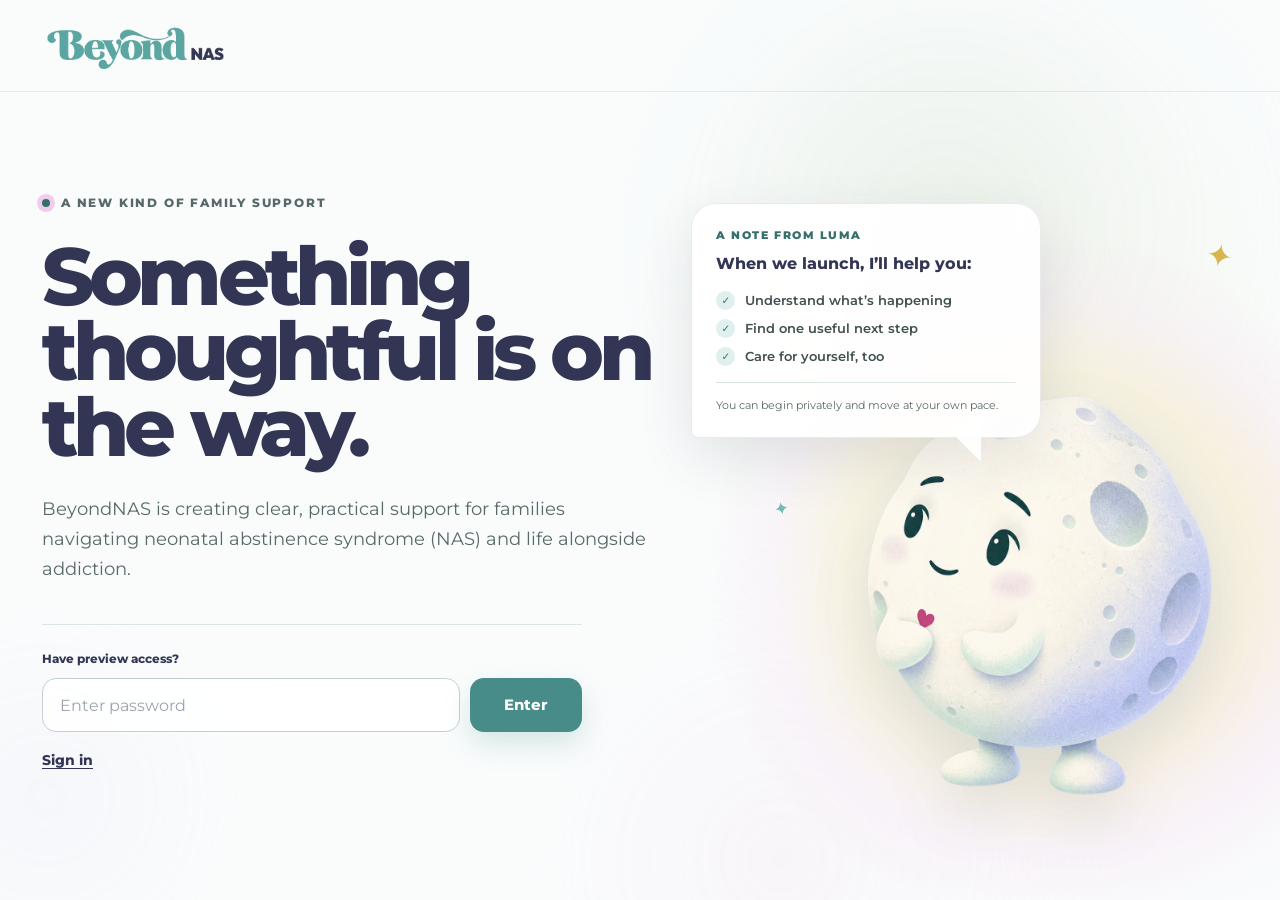
==== commit d83536cc: "Deploy Accessing Resources sequence to Content Studio" ====
--- a/index.html
+++ b/index.html
@@ -35,8 +35,8 @@
 
       gtag('config', 'G-GMQ66RR1ZY');
     </script>
-    <script type="module" crossorigin src="/assets/index-BUfNg9CM.js"></script>
-    <link rel="stylesheet" crossorigin href="/assets/index-Dk53g8fD.css">
+    <script type="module" crossorigin src="/assets/index-jedtjXcs.js"></script>
+    <link rel="stylesheet" crossorigin href="/assets/index-DTPGOO3J.css">
   </head>
   <body class="bg-white">
     <div id="root"></div>
--- a/assets/index-DTPGOO3J.css
+++ b/assets/index-DTPGOO3J.css
@@ -0,0 +1 @@
+.ambient-glow{position:absolute;z-index:0;inset:0;overflow:hidden;pointer-events:none}.ambient-orb{position:absolute;display:block;border-radius:50%;filter:blur(20px);opacity:.22;will-change:transform}.ambient-orb-teal{top:-12%;left:48%;width:46rem;height:46rem;background:radial-gradient(circle at 45% 45%,rgba(157,205,202,.66) 0%,rgba(224,240,239,.38) 44%,transparent 72%);animation:ambient-drift-teal 24s ease-in-out infinite alternate}.ambient-orb-gold{top:28%;right:-15%;width:34rem;height:34rem;background:radial-gradient(circle,rgba(238,220,165,.68) 0%,rgba(252,248,237,.3) 52%,transparent 73%);animation:ambient-drift-gold 29s ease-in-out infinite alternate}.ambient-orb-blush{right:14%;bottom:-31%;width:40rem;height:40rem;background:radial-gradient(circle,rgba(242,205,235,.62) 0%,rgba(253,245,252,.3) 50%,transparent 72%);animation:ambient-drift-blush 27s ease-in-out infinite alternate}.ambient-orb-lavender{left:-17%;bottom:-18%;width:33rem;height:33rem;background:radial-gradient(circle,rgba(219,216,245,.58) 0%,rgba(247,246,253,.25) 52%,transparent 73%);animation:ambient-drift-lavender 31s ease-in-out infinite alternate}@keyframes ambient-drift-teal{0%{transform:translate3d(-3%,0,0) scale(1)}50%{transform:translate3d(6%,7%,0) scale(1.08)}to{transform:translate3d(-1%,13%,0) scale(.96)}}@keyframes ambient-drift-gold{0%{transform:translate3d(0,-5%,0) scale(.96)}55%{transform:translate3d(-14%,8%,0) scale(1.1)}to{transform:translate3d(-6%,16%,0) scale(1.02)}}@keyframes ambient-drift-blush{0%{transform:translate3d(5%,4%,0) scale(1)}48%{transform:translate3d(-11%,-9%,0) scale(1.08)}to{transform:translate3d(3%,-17%,0) scale(.95)}}@keyframes ambient-drift-lavender{0%{transform:translate3d(-2%,8%,0) scale(.98)}52%{transform:translate3d(16%,-8%,0) scale(1.09)}to{transform:translate3d(7%,-17%,0) scale(1.01)}}@media(max-width:620px){.ambient-orb{opacity:.18;filter:blur(24px)}.ambient-orb-teal{top:5%;left:28%;width:29rem;height:29rem}.ambient-orb-gold{top:39%;right:-62%;width:28rem;height:28rem}.ambient-orb-blush{right:-26%;bottom:-11%;width:27rem;height:27rem}.ambient-orb-lavender{left:-55%;bottom:12%;width:27rem;height:27rem}}@media(prefers-reduced-motion:reduce){.ambient-orb{animation:none!important;will-change:auto}}.luma-icon{--li-ink:#2f6667;--li-moon:#dff0ee;--li-accent:#e69bc5;--li-glow:#f2d477;display:block;width:1.75rem;height:1.75rem;overflow:visible;color:var(--li-ink)}.luma-icon--blush{--li-ink:#885878;--li-moon:#f6e4ef;--li-accent:#d887b7;--li-glow:#efc865}.luma-icon--gold{--li-ink:#755c31;--li-moon:#f8edc9;--li-accent:#d69c52;--li-glow:#e6b43d}.luma-icon--lavender{--li-ink:#665a86;--li-moon:#ebe5f5;--li-accent:#9c82bd;--li-glow:#e9b960}.luma-icon--coral{--li-ink:#8d5143;--li-moon:#fae3dc;--li-accent:#df8068;--li-glow:#edbc4f}.luma-icon--current{--li-ink:currentColor;--li-moon:currentColor;--li-accent:currentColor;--li-glow:currentColor}.luma-icon-moon{fill:var(--li-moon)}.luma-icon-crater{fill:var(--li-ink);opacity:.1}.luma-icon-crater-a{transform-origin:9px 9.3px;transform:scale(.92)}.luma-icon-crater-b{opacity:.08}.luma-icon-line{fill:none;stroke:var(--li-ink);stroke-width:1.8;stroke-linecap:round;stroke-linejoin:round}.luma-icon-detail{stroke-width:1.45;opacity:.82}.luma-icon-accent{fill:var(--li-accent);stroke:none}.luma-icon-highlight{fill:#fff;opacity:.9}.luma-icon-spark{fill:none;stroke:var(--li-glow);stroke-width:1.7;stroke-linecap:round}.luma-icon--current .luma-icon-moon{opacity:.14}.luma-icon--current .luma-icon-crater{opacity:.16}.luma-icon--current .luma-icon-accent{opacity:.5}.luma-icon--current .luma-icon-spark{opacity:.78}@media(prefers-reduced-motion:no-preference){button:hover>.luma-icon .luma-icon-spark,a:hover>.luma-icon .luma-icon-spark{transform-origin:center;animation:luma-icon-twinkle .8s ease both}@keyframes luma-icon-twinkle{50%{opacity:.45;transform:scale(.72) rotate(12deg)}}}.cw-preview{min-height:100vh;padding-bottom:48px;background:var(--color-neutral-50);color:var(--color-indigo-700);font-size:.94rem;line-height:1.65}.cw-container{width:min(1160px,calc(100% - 48px));margin-inline:auto}.cw-topbar{background:var(--color-neutral-0);border-bottom:1px solid var(--color-border)}.cw-topbar .cw-container{display:flex;min-height:68px;align-items:center;justify-content:space-between;gap:14px}.cw-brand,.cw-topbar img.cw-brand{width:144px}.cw-back-link,.cw-source a{display:inline-flex;min-height:44px;align-items:center;gap:7px;color:var(--color-teal-800);font-size:.83rem;font-weight:700;text-decoration:underline;text-underline-offset:3px}.cw-preview .luma-icon{width:1.35rem;height:1.35rem;flex:none}.cw-hero{display:grid;grid-template-columns:minmax(0,1fr) minmax(220px,32%);grid-template-areas:"copy art" "progress art";align-items:center;gap:18px 26px;margin:28px 0 22px;padding:clamp(24px,4vw,46px);border-radius:24px;background:radial-gradient(ellipse at 90% 20%,var(--color-teal-700),transparent 59%),var(--color-teal-950);color:var(--color-neutral-0);overflow:hidden}.cw-hero-copy{grid-area:copy}.cw-hero-art{position:relative;display:grid;grid-area:art;width:100%;max-width:320px;justify-self:center;place-items:center;isolation:isolate}.cw-hero-art:before{position:absolute;z-index:-1;width:95%;aspect-ratio:1;border:1px solid rgba(195,225,223,.2);border-radius:50%;background:radial-gradient(circle,rgba(157,205,202,.22),transparent 72%);content:""}.cw-hero-art img{width:100%;height:auto}.cw-eyebrow{color:var(--color-teal-700);font-size:.72rem;font-weight:800;letter-spacing:.09em;text-transform:uppercase}.cw-hero .cw-eyebrow{color:var(--color-gold-200)}.cw-hero h1{max-width:20ch;margin:7px 0 10px;font-size:clamp(2rem,4.35vw,3.45rem);font-weight:700;line-height:1.08;letter-spacing:-.048em}.cw-hero-copy>p:last-child{max-width:52ch;color:var(--color-teal-100)}.cw-progress{display:grid;grid-area:progress;gap:7px;width:min(100%,315px);padding:10px 14px;border:1px solid var(--color-teal-600);border-radius:14px;background:var(--color-teal-900)}.cw-progress label{font-size:.8rem;font-weight:750}.cw-progress span{color:var(--color-teal-100);font-size:.76rem}.cw-progress progress{display:block;width:100%;height:7px;overflow:hidden;-webkit-appearance:none;-moz-appearance:none;appearance:none;border:0;border-radius:8px;background:var(--color-teal-700)}.cw-progress progress::-webkit-progress-bar{background:var(--color-teal-700)}.cw-progress progress::-webkit-progress-value{background:var(--color-gold-200)}.cw-progress progress::-moz-progress-bar{background:var(--color-gold-200)}.cw-layout{display:grid;grid-template-columns:231px minmax(0,1fr);align-items:start;gap:18px}.cw-navigation,.cw-module{min-width:0;border:1px solid var(--color-border);border-radius:19px;background:var(--color-neutral-0);box-shadow:0 10px 32px #3236540b}.cw-navigation{position:sticky;top:16px;padding:9px}.cw-navigation ol{display:grid;gap:4px;padding:0;list-style:none}.cw-navigation button{display:flex;width:100%;min-height:48px;align-items:center;gap:9px;padding:8px;border:1px solid transparent;border-radius:11px;color:var(--color-indigo-700);font-size:.79rem;font-weight:750;text-align:left}.cw-navigation button:disabled{color:var(--color-neutral-600);cursor:default}.cw-navigation button:hover:not(:disabled){background:var(--color-teal-50)}.cw-navigation button[aria-current]{border-color:var(--color-teal-300);background:var(--color-teal-50)}.cw-step-number{display:grid;width:28px;height:28px;flex:none;place-items:center;border-radius:50%;background:var(--color-neutral-100);color:var(--color-teal-900)}.cw-step-number .luma-icon{width:1.1rem;height:1.1rem}.cw-navigation button[aria-current] .cw-step-number{background:var(--color-teal-800);color:#fff}.cw-module-header,.cw-module-content,.cw-module-footer{padding-inline:clamp(17px,3vw,38px)}.cw-module-header{display:flex;align-items:flex-start;gap:16px;padding-block:25px 23px;border-bottom:1px solid var(--color-border);border-radius:18px 18px 0 0;background:linear-gradient(115deg,var(--cw-module-wash, var(--color-teal-50)),var(--color-neutral-0) 82%)}.cw-module[data-tone=lavender]{--cw-module-wash: var(--color-lavender-50)}.cw-module[data-tone=blush]{--cw-module-wash: var(--color-blush-50)}.cw-module[data-tone=gold]{--cw-module-wash: var(--color-gold-50)}.cw-module-emblem{display:grid;width:58px;height:58px;flex:none;place-items:center;border:1px solid var(--color-border);border-radius:20px;background:var(--color-neutral-0)}.cw-module-emblem .luma-icon{width:2.55rem;height:2.55rem}.cw-module h2{margin:3px 0 6px;font-size:clamp(1.45rem,3vw,2.2rem);font-weight:700;line-height:1.18;letter-spacing:-.035em}.cw-module-header div>p:last-child,.cw-module-content,.cw-completed>p{color:var(--color-neutral-700)}.cw-module-content{display:grid;gap:24px;padding-block:24px}.cw-section{display:grid;gap:10px}.cw-section h3,.cw-section h4{color:var(--color-indigo-700);font-weight:750;line-height:1.35}.cw-section h3{font-size:1.16rem}.cw-section h4{margin-top:7px;font-size:.94rem}.cw-list{display:grid;gap:5px;padding-left:1.3em;list-style:disc}.cw-list li::marker{color:var(--color-teal-700)}.cw-reading-copy{display:grid;gap:10px}.cw-reading-with-image{grid-template-columns:minmax(0,1fr) minmax(150px,31%);align-items:start;gap:16px 24px}.cw-reading-with-image img{width:100%;max-width:310px;height:auto;justify-self:start}.cw-reading-tiles{display:grid;grid-template-columns:repeat(3,minmax(0,1fr));gap:10px;padding:0;list-style:none}.cw-reading-tiles li{display:grid;min-height:58px;place-items:center;padding:12px;border:1px solid var(--color-teal-200);border-radius:12px;background:var(--color-teal-50);color:var(--color-teal-950);font-weight:700;text-align:center}@media(max-width:620px){.cw-reading-with-image{grid-template-columns:minmax(0,1fr)}.cw-reading-tiles{grid-template-columns:repeat(2,minmax(0,1fr))}}.cw-source{margin-top:-4px}.cw-source .luma-icon{width:1rem;height:1rem}.cw-avery-intro{display:grid;grid-template-columns:minmax(0,1fr) minmax(145px,29%);align-items:center;gap:14px 22px;padding:clamp(16px,3vw,28px);border:1px solid var(--color-teal-200);border-radius:16px;background:radial-gradient(ellipse at 87% 48%,var(--color-lavender-100),transparent 57%),var(--color-teal-50)}.cw-avery-intro h3{margin-bottom:6px;color:var(--color-teal-950);font-size:clamp(1.38rem,3vw,1.86rem);font-weight:750;line-height:1.15;letter-spacing:-.03em}.cw-avery-intro p{max-width:52ch}.cw-avery-intro-art{width:min(100%,196px);height:auto;justify-self:center;margin-block:-6px}.cw-avery-intro-art[src$="/accessing-resources-conversation.jpg"]{mix-blend-mode:multiply}.cw-story{display:flex;align-items:flex-start;gap:11px;padding:14px 17px;border-radius:12px;background:var(--color-teal-50)}.cw-story .luma-icon{width:1.9rem;height:1.9rem}.cw-story strong{display:block;margin-bottom:2px;color:var(--color-teal-900)}.cw-icon-heading,.cw-disclosure-title,.cw-preparation dt{display:flex;align-items:center;gap:8px}.cw-icon-heading .luma-icon,.cw-disclosure-title .luma-icon,.cw-preparation .luma-icon{width:1.55rem;height:1.55rem}.cw-reference-grid{display:grid;grid-template-columns:repeat(2,minmax(0,1fr));gap:8px}.cw-reference-grid>div{padding:12px 14px;border:1px solid var(--color-border);border-radius:10px;background:var(--color-neutral-25)}.cw-reference-grid dt{margin-bottom:3px;color:var(--color-indigo-700);font-weight:750}.cw-reference-grid dd{font-size:.86rem}.cw-practice{padding:17px;border:1px solid var(--color-lavender-200);border-radius:14px;background:var(--color-lavender-50)}.cw-question{min-width:0}.cw-question+.cw-question{margin-top:6px}.cw-question legend{margin-bottom:7px;font-weight:650}.cw-answer-options{display:flex;flex-wrap:wrap;gap:7px}.cw-answer{display:flex;min-height:44px;align-items:center;gap:8px;padding:8px 12px;border:1px solid var(--color-border-strong);border-radius:9px;background:var(--color-neutral-0);cursor:pointer}.cw-answer[data-result=correct]{border-color:var(--color-teal-700);background:var(--color-teal-50)}.cw-answer[data-result=retry]{border-color:#a15040}.cw-answer:has(input:focus-visible){outline:3px solid #e97755;outline-offset:2px}.cw-answer input{width:16px;height:16px;flex:none;accent-color:var(--color-teal-700)}.cw-answer[data-result=retry] input{accent-color:#a15040}.cw-feedback{margin-top:9px;padding:10px 12px;border-left:3px solid var(--color-teal-500);border-radius:4px 9px 9px 4px;background:var(--color-teal-50);color:var(--color-teal-900)}.cw-answer[data-result=retry],.cw-feedback[data-result=retry]{background:#fff3ee;color:#63372d}.cw-feedback[data-result=retry]{border-left-color:#a15040}.cw-feedback-label{display:flex;align-items:center;gap:6px;margin-bottom:4px;font-size:.84rem}.cw-disclosure-guide{display:flex;flex-wrap:wrap;align-items:center;justify-content:space-between;gap:6px 12px}.cw-disclosure-progress{display:inline-flex;align-items:center;gap:7px;padding:4px 9px;border:1px solid var(--color-teal-200);border-radius:999px;background:var(--color-neutral-0);color:var(--color-teal-900);font-size:.75rem;font-weight:750;white-space:nowrap}.cw-disclosure-progress[data-complete=true]{border-color:var(--color-mint-300);background:var(--color-mint-100);color:var(--color-mint-900)}.cw-disclosure-meter{display:inline-flex;gap:3px}.cw-disclosure-meter span{width:9px;height:5px;border-radius:999px;background:var(--color-teal-200)}.cw-disclosure-meter [data-filled=true]{background:var(--color-teal-700)}.cw-disclosure-progress .luma-icon,.cw-disclosure-state .luma-icon{width:1rem;height:1rem}.cw-flow{display:grid;padding:16px;border:1px solid var(--color-teal-200);border-radius:14px;background:var(--color-teal-50)}.cw-flow .cw-disclosure-guide{margin-bottom:13px}.cw-flow-origin{z-index:1;display:flex;justify-self:center;align-items:center;gap:8px;padding:7px 14px;border-radius:8px;background:var(--color-teal-800);color:#fff;font-weight:750}.cw-branches{position:relative;display:grid;grid-template-columns:repeat(2,minmax(0,1fr));gap:9px;padding-top:22px}.cw-branches:before{position:absolute;top:0;left:50%;height:11px;border-left:1px solid var(--color-teal-600);content:""}.cw-branches:after{position:absolute;top:11px;right:25%;left:25%;height:11px;border:1px solid var(--color-teal-600);border-bottom:0;border-radius:5px 5px 0 0;content:""}.cw-disclosure{min-width:0;align-self:start;overflow:hidden;border:1px solid var(--cw-disclosure-border, var(--color-teal-300));border-radius:10px;background:var(--color-neutral-0)}.cw-disclosure[data-viewed=true]{border-color:var(--color-mint-500)}.cw-disclosure button{display:flex;width:100%;min-height:52px;justify-content:space-between;align-items:center;gap:10px;padding:9px 12px;color:var(--color-teal-900);font-weight:750;text-align:left}.cw-disclosure button:focus-visible{outline-offset:-4px}.cw-disclosure button:hover{background:var(--color-teal-50)}.cw-disclosure button[aria-expanded=true]{background:var(--color-mint-50)}.cw-disclosure-actions,.cw-disclosure-state{display:inline-flex;flex:none;align-items:center;gap:7px}.cw-disclosure-state{gap:4px;padding:3px 7px;border-radius:6px;background:var(--color-teal-100);color:var(--color-teal-900);font-size:.73rem;white-space:nowrap}.cw-disclosure[data-viewed=true] .cw-disclosure-state{background:var(--color-mint-100);color:var(--color-mint-900)}.cw-disclosure-chevron{width:7px;height:7px;flex:none;margin:-3px 2px 0 0;border-right:2px solid currentColor;border-bottom:2px solid currentColor;transform:rotate(45deg)}.cw-disclosure button[aria-expanded=true] .cw-disclosure-chevron{margin-top:3px;transform:rotate(225deg)}.cw-disclosure-content{padding:10px 12px 13px;border-top:1px solid var(--color-mint-200)}.cw-branch .cw-disclosure-content{font-size:.86rem}.cw-conversation{display:grid;grid-template-columns:minmax(0,1fr) minmax(124px,26%);grid-template-areas:"heading art" "dialogue art";align-items:center;gap:12px 20px;padding:clamp(15px,2.5vw,24px);border:1px solid var(--color-lavender-200);border-radius:16px;background:radial-gradient(ellipse at right center,var(--color-lavender-100),transparent 62%),var(--color-lavender-50)}.cw-conversation h3{grid-area:heading}.cw-conversation-art{grid-area:art;width:100%;height:auto}.cw-dialogue{display:grid;grid-area:dialogue;gap:7px}.cw-dialogue>div{padding:10px 14px;border-radius:10px;background:var(--color-neutral-0)}.cw-dialogue>div:nth-child(2){margin-left:clamp(9px,6%,38px);background:var(--color-teal-100)}.cw-dialogue dt{color:var(--color-teal-800);font-size:.8rem;font-weight:750}.cw-findings{grid-template-columns:repeat(3,minmax(0,1fr))}.cw-notice{padding:16px;border:1px solid var(--color-gold-200);border-radius:14px;background:var(--color-gold-50)}.cw-notice header{display:flex;align-items:center;gap:9px}.cw-notice header .luma-icon{width:2rem;height:2rem}.cw-notice header p{color:var(--color-gold-800);font-size:.78rem;font-weight:750}.cw-notice-row{--cw-disclosure-border: var(--color-gold-200)}.cw-module-footer{display:grid;gap:8px;padding-block:14px;border-top:1px solid var(--color-border);border-radius:0 0 19px 19px;background:var(--color-neutral-25)}.cw-continue-help{color:var(--color-neutral-700);font-size:.8rem;text-align:right}.cw-module-actions{display:flex;gap:12px}.cw-module-actions .cw-primary{margin-left:auto}.cw-module-actions button{justify-content:center;line-height:1.3;text-align:center}.cw-primary,.cw-secondary{display:inline-flex;min-height:44px;align-items:center;gap:7px;padding:7px 14px;border:1px solid var(--color-teal-800);border-radius:9px;background:var(--color-teal-800);color:#fff;font-size:.87rem;font-weight:750}.cw-primary:hover:not(:disabled){background:var(--color-teal-950)}.cw-primary:disabled{border-color:var(--color-border);background:var(--color-neutral-100);color:var(--color-neutral-600);cursor:default}.cw-secondary{border-color:var(--color-border-strong);background:#fff;color:var(--color-teal-900)}.cw-secondary:hover{background:var(--color-teal-50)}.cw-completed{display:grid;justify-items:start;gap:8px;padding:clamp(22px,4vw,46px);background:radial-gradient(ellipse at top right,var(--color-teal-50),transparent 72%),var(--color-neutral-0)}.cw-completed-art{width:86px;height:auto;margin:-8px 0 -4px -9px}.cw-completed>p{max-width:58ch;margin-bottom:8px}.cw-completed-actions{display:flex;flex-wrap:wrap;gap:8px}@media(max-width:820px){.cw-layout{grid-template-columns:1fr;gap:12px}.cw-navigation{position:static}.cw-navigation ol{grid-template-columns:repeat(4,minmax(0,1fr))}.cw-navigation button{flex-wrap:wrap;justify-content:center;text-align:center}}@media(max-width:570px){.cw-container{width:calc(100% - 26px)}.cw-brand,.cw-topbar img.cw-brand{width:115px}.cw-topbar .cw-container{min-height:57px}.cw-back-link{font-size:.75rem}.cw-hero{grid-template-columns:minmax(0,1fr) clamp(76px,25vw,114px);grid-template-areas:"copy copy" "progress art";gap:12px;margin-top:15px;padding:20px;border-radius:17px}.cw-module-header{gap:10px}.cw-module-emblem{width:43px;height:43px;border-radius:13px}.cw-module-emblem .luma-icon{width:1.95rem;height:1.95rem}.cw-avery-intro{grid-template-columns:minmax(0,1fr) clamp(94px,33vw,145px);grid-template-areas:"title art" "intro intro";gap:10px 12px}.cw-avery-intro-copy{display:contents}.cw-avery-intro h3{grid-area:title;margin:0}.cw-avery-intro p{grid-area:intro}.cw-avery-intro-art{grid-area:art}.cw-reference-grid{grid-template-columns:1fr}.cw-navigation button{flex-direction:column;gap:4px;padding:5px 2px;font-size:.65rem;line-height:1.3}.cw-flow{padding:10px}.cw-disclosure button{flex-direction:column;align-items:stretch;gap:5px}.cw-disclosure-actions{justify-content:space-between}.cw-branch button{font-size:.82rem;padding-inline:7px}.cw-branch .cw-disclosure-content{padding-inline:7px}.cw-conversation{grid-template-columns:minmax(0,1fr) clamp(64px,20vw,96px);grid-template-areas:"heading art" "dialogue dialogue";gap:8px}.cw-module-actions{gap:8px}.cw-module-actions button{gap:5px;padding-inline:8px;font-size:.78rem}.cw-module-actions .luma-icon{width:1rem;height:1rem}}.cw-reading-blocks{display:grid;gap:20px;min-width:0}.cw-reading-block{min-width:0}.cw-reading-block .cw-source{margin-top:6px}.cw-reference-grid .cw-card-with-icon{margin-left:2.05rem}.cw-conversation[data-illustrated=false]{grid-template-columns:1fr;grid-template-areas:"heading" "dialogue"}.cw-avery-intro:not(:has(img)){grid-template-columns:1fr;grid-template-areas:"title" "intro"}.cw-guided-module .cw-module-footer{border-radius:0}.cw-guided-complete{display:inline-flex;align-items:center;gap:8px;margin-left:auto;color:var(--color-mint-900);font-weight:750}.cw-guided-complete .luma-icon{width:1.4rem;height:1.4rem}:root{--learn-forest:var(--color-indigo-600);--learn-coral:var(--color-teal-700);--learn-paper:var(--color-neutral-50);--learn-ink:var(--color-indigo-600);--learn-muted:var(--color-neutral-600);--learn-sage:var(--color-mint-200);--learn-line:var(--color-neutral-200);--learn-peach:var(--color-blush-200);--learn-yellow:var(--color-gold-100);--learn-lilac:var(--color-lavender-200)}.content-preview-shell{min-width:0;max-width:100%;min-height:100svh;background:var(--learn-paper);color:var(--learn-ink);font-family:Montserrat,ui-sans-serif,system-ui,sans-serif}.embedded-module-preview{width:100%;container-type:inline-size}.embedded-module-preview .module-canvas{width:100%;min-width:0;max-width:100%}.embedded-module-preview .learn-module-header>*,.embedded-module-preview .learn-module-body>*,.embedded-module-preview button>span{min-width:0}.embedded-module-preview h2,.embedded-module-preview h3,.embedded-module-preview p,.embedded-module-preview button,.embedded-module-preview strong,.embedded-module-preview span{overflow-wrap:anywhere}.preview-topbar{display:grid;height:72px;padding:0 34px;grid-template-columns:1fr auto 1fr;align-items:center;border-bottom:1px solid var(--learn-line);background:#f7f4edeb;-webkit-backdrop-filter:blur(14px);backdrop-filter:blur(14px)}.preview-brand{display:flex;align-items:center;gap:9px;color:var(--learn-forest);font-family:Montserrat,ui-sans-serif,system-ui,sans-serif;font-size:21px;font-weight:700;text-decoration:none}.preview-mark{position:relative;display:inline-block;width:29px;height:29px}.preview-mark i{position:absolute;width:13px;height:19px;border-radius:100% 0;background:var(--learn-coral);transform-origin:bottom right}.preview-mark i:nth-child(1){left:1px;top:1px;transform:rotate(-35deg)}.preview-mark i:nth-child(2){right:2px;top:1px;transform:scaleX(-1) rotate(-35deg)}.preview-mark i:nth-child(3){left:10px;bottom:0;width:9px;height:16px;background:#89a794;transform:rotate(-5deg)}.preview-topbar>div{display:flex;align-items:center;gap:8px;color:var(--learn-muted);font-size:8px;font-weight:800;letter-spacing:.1em;text-transform:uppercase}.preview-topbar>div b{padding:6px 8px;border-radius:99px;background:var(--learn-peach);color:#9c4933}.preview-topbar>a:last-child{justify-self:end;color:var(--learn-forest);font-size:9px;font-weight:800;text-decoration:none}.preview-hero{display:flex;min-height:274px;padding:46px max(34px,calc((100vw - 1380px)/2));align-items:flex-end;justify-content:space-between;gap:60px;background:var(--learn-forest);color:#fff;overflow:hidden}.preview-hero-copy>p{margin:0;color:#f1a188;font-size:9px;font-weight:850;letter-spacing:.19em}.preview-hero-copy h1{margin:14px 0 12px;font-family:Montserrat,ui-sans-serif,system-ui,sans-serif;font-size:clamp(45px,5vw,71px);font-weight:600;letter-spacing:-.045em;line-height:.95}.preview-hero-copy>span{display:block;max-width:710px;color:#ffffffa1;font-size:13px;line-height:1.65}.collection-meta{display:flex;margin-top:25px;align-items:center;gap:13px;color:#ffffffb8;font-size:8px;text-transform:uppercase;letter-spacing:.08em}.collection-meta i{width:3px;height:3px;border-radius:50%;background:#f1a188}.overall-progress{display:flex;max-width:285px;align-items:center;gap:17px}.overall-progress>div{display:grid;width:99px;height:99px;flex:none;place-items:center;align-content:center;border-radius:50%;background:conic-gradient(#f1a188 var(--overall),rgba(255,255,255,.1) 0);box-shadow:inset 0 0 0 9px var(--learn-forest)}.overall-progress strong,.overall-progress span{display:block}.overall-progress strong{font-family:Montserrat,ui-sans-serif,system-ui,sans-serif;font-size:24px}.overall-progress span{color:#ffffff80;font-size:7px;text-transform:uppercase}.overall-progress p{color:#ffffff80;font-size:9px;line-height:1.55}.preview-workspace{display:grid;max-width:1450px;margin:0 auto;grid-template-columns:315px minmax(0,1fr)}.module-rail{padding:36px 24px 70px;border-right:1px solid var(--learn-line)}.module-rail>div:first-child>span,.learn-section-label{color:var(--learn-coral);font-size:8px;font-weight:850;letter-spacing:.16em}.module-rail h2{margin:7px 0 8px;font-family:Montserrat,ui-sans-serif,system-ui,sans-serif;font-size:26px}.module-rail>div:first-child>p{margin:0;color:var(--learn-muted);font-size:9px;line-height:1.6}.module-rail nav{display:flex;margin-top:25px;gap:7px;flex-direction:column}.module-rail nav button{display:grid;min-height:69px;padding:9px 10px;grid-template-columns:22px 34px 1fr 16px;align-items:center;gap:7px;border:1px solid transparent;border-radius:12px;background:transparent;color:var(--learn-ink);text-align:left}.module-rail nav button:hover{background:#ffffffb3}.module-rail nav button.active{border-color:var(--learn-line);background:#fff;box-shadow:0 10px 26px #173f3b12}.module-rail nav button>span{color:#9aa49f;font-size:7px;font-weight:850}.rail-icon{display:grid;width:31px;height:31px;place-items:center;border-radius:9px;background:var(--learn-lilac);color:#695a75;font-size:12px;font-style:normal}.rail-help_now{background:var(--learn-peach);color:#a95139}.rail-checklist{background:var(--learn-sage);color:#496e55}.rail-scenario{background:var(--learn-yellow);color:#746a20}.rail-reminder{background:#dce9ef;color:#466b7d}.module-rail nav b{font-size:9px}.module-rail nav small{display:block;margin-top:4px;color:var(--learn-muted);font-size:7px;font-weight:600}.module-rail nav em{color:var(--learn-coral);font-size:10px;font-style:normal}.prototype-note{margin-top:27px;padding:15px;border-radius:12px;background:#ebe9e2}.prototype-note b{color:#8a5c4e;font-size:7px;letter-spacing:.13em}.prototype-note p{margin:7px 0 0;color:#737d78;font-size:7px;line-height:1.55}.module-stage{min-width:0;padding:36px 45px 80px}.module-canvas{width:100%;min-width:0;max-width:960px;margin:0 auto;border:1px solid var(--learn-line);border-radius:24px;background:#fff;box-shadow:0 22px 70px #173f3b17;overflow:hidden}.learn-module-header{display:grid;padding:27px 30px;grid-template-columns:48px minmax(0,1fr) 65px;align-items:center;gap:15px;border-bottom:1px solid #e8ebe5}.learn-pattern-mark{display:grid;width:48px;height:48px;place-items:center;border-radius:14px;background:var(--learn-lilac);color:#655672;font-size:20px}.learn-help_now{background:var(--learn-peach);color:#a95139}.learn-checklist{background:var(--learn-sage);color:#496e55}.learn-scenario{background:var(--learn-yellow);color:#746a20}.learn-reminder{background:#dce9ef;color:#466b7d}.learn-module-header p{margin:0;color:var(--learn-coral);font-size:7px;font-weight:850;letter-spacing:.14em}.learn-module-header h2{margin:5px 0;font-family:Montserrat,ui-sans-serif,system-ui,sans-serif;font-size:30px;font-weight:600;line-height:1.05}.learn-module-header>div:nth-child(2)>span{color:var(--learn-muted);font-size:9px;line-height:1.55}.learn-progress-ring{display:grid;width:58px;height:58px;place-items:center;border-radius:50%;background:conic-gradient(var(--learn-coral) var(--progress),#edece6 0);box-shadow:inset 0 0 0 6px #fff}.learn-progress-ring b{font-size:8px}.learn-module-body{min-width:0;padding:34px 38px}.learn-reading{max-width:690px;margin:0 auto}.learn-reading p{font-family:Montserrat,ui-sans-serif,system-ui,sans-serif;font-size:19px;line-height:1.7}.learn-reading p:first-of-type{margin-top:16px}.cue-lab,.knowledge-check{max-width:760px;margin:32px auto 0;padding:25px;border-radius:17px;background:#f7f6f1}.cue-lab>div:first-child h3,.knowledge-check h3,.issue-picker h3,.check-intro h3,.scene-copy h3,.reminder-copy h3{margin:8px 0 6px;font-family:Montserrat,ui-sans-serif,system-ui,sans-serif;font-size:25px;font-weight:600}.cue-lab>div:first-child p,.issue-picker>p,.check-intro p,.reminder-copy p{margin:0;color:var(--learn-muted);font-size:9px;line-height:1.55}.cue-grid{display:grid;margin-top:18px;grid-template-columns:repeat(auto-fit,minmax(min(220px,100%),1fr));gap:8px}.cue-grid button{display:flex;min-width:0;min-height:96px;padding:13px;align-items:flex-start;gap:10px;border:1px solid #dfe3dc;border-radius:11px;background:#fff;color:var(--learn-ink);text-align:left}.cue-grid button i{display:grid;width:22px;height:22px;flex:none;place-items:center;border:1px solid #cdd6ce;border-radius:50%;font-size:8px;font-style:normal}.cue-grid button span{min-width:0;font-size:9px;line-height:1.45}.cue-grid button.selected{border-color:#789987;background:#eff5f0}.cue-grid button.selected i{border-color:#789987;background:#789987;color:#fff}.cue-lab>small{display:block;margin-top:13px;color:#7a8680;font-size:7px;line-height:1.5}.knowledge-check{background:var(--learn-forest);color:#fff}.knowledge-check .learn-section-label{color:#f1a188}.knowledge-check h3{max-width:620px}.knowledge-check>button{display:grid;width:100%;min-width:0;min-height:48px;margin-top:7px;padding:7px 12px;grid-template-columns:27px minmax(0,1fr) auto;align-items:center;gap:10px;border:1px solid rgba(255,255,255,.13);border-radius:10px;background:#ffffff0f;color:#fff;text-align:left;font-size:9px}.knowledge-check>button i{display:grid;width:24px;height:24px;place-items:center;border-radius:50%;background:#ffffff1a;font-style:normal}.knowledge-check>button b{color:#f1a188;font-size:8px}.knowledge-check>button.correct{border-color:#9dc2a5;background:#81b68f2e}.knowledge-check>button.incorrect{border-color:#f1a188;background:#ed765429}.learn-feedback{margin-top:11px;padding:15px;border-radius:11px}.learn-feedback b{font-size:9px}.learn-feedback p{margin:5px 0 0;font-size:8px;line-height:1.6}.learn-feedback.good{background:#e3f0e5;color:#315c3f}.knowledge-check .learn-feedback.good{background:#93c69d26;color:#d9f0de}.learn-feedback.gentle{background:#fff0e8;color:#7e4c3e}.learn-feedback button{margin-top:9px;border:0;border-bottom:1px solid currentColor;background:none;padding:0;color:inherit;font-size:8px;font-weight:800}.issue-picker,.decision-path{max-width:720px;margin:0 auto}.issue-picker{text-align:center}.issue-picker>p{margin-bottom:21px}.issue-picker>div{display:grid;grid-template-columns:1fr 1fr;gap:9px;text-align:left}.issue-picker>div button{display:grid;min-height:71px;padding:11px;grid-template-columns:28px 1fr 15px;align-items:center;gap:9px;border:1px solid var(--learn-line);border-radius:12px;background:#fff;color:var(--learn-ink);font-size:9px;font-weight:700}.issue-picker>div button:hover{border-color:var(--learn-coral);background:#fff8f5}.issue-picker>div button span{display:grid;width:26px;height:26px;place-items:center;border-radius:50%;background:var(--learn-peach);color:#9b4c37;font-size:8px}.issue-picker>div button b{color:var(--learn-coral)}.learn-back{border:0;background:none;padding:0;color:var(--learn-muted);font-size:8px;font-weight:750}.selected-issue{display:flex;margin:16px 0;padding:15px 18px;align-items:center;justify-content:space-between;border-radius:12px;background:var(--learn-peach)}.selected-issue small{color:#a85840;font-size:7px;font-weight:850;letter-spacing:.12em}.selected-issue strong{font-family:Montserrat,ui-sans-serif,system-ui,sans-serif;font-size:17px}.calm-line{display:flex;margin:21px 0;align-items:center;gap:12px;color:#8d9893;font-family:Montserrat,ui-sans-serif,system-ui,sans-serif;font-size:12px;font-style:italic}.calm-line i{height:1px;background:#d7ded7;flex:1}.decision-path article{display:grid;margin-top:9px;padding:15px;grid-template-columns:33px 1fr 20px;align-items:center;gap:11px;border:1px solid var(--learn-line);border-radius:12px}.decision-path article>b{display:grid;width:31px;height:31px;place-items:center;border-radius:50%;background:var(--learn-sage);font-size:9px}.decision-path article small,.try-now-card small{color:var(--learn-coral);font-size:7px;font-weight:850;letter-spacing:.12em}.decision-path article p{margin:4px 0 0;font-family:Montserrat,ui-sans-serif,system-ui,sans-serif;font-size:15px}.decision-path article>span{color:#6d9a78}.learn-main-action{display:block;min-height:45px;margin:16px 0 0 auto;padding:0 17px;border:0;border-radius:9px;background:var(--learn-forest);color:#fff;font-size:9px;font-weight:800}.try-now-card{margin-top:17px;padding:20px;border-radius:15px;background:var(--learn-forest);color:#fff}.try-now-card p{font-family:Montserrat,ui-sans-serif,system-ui,sans-serif;font-size:18px;line-height:1.5}.try-now-card button{display:flex;margin-top:14px;padding:9px 12px;align-items:center;gap:8px;border:0;border-radius:8px;background:#fff;color:var(--learn-forest);font-size:8px;font-weight:800}.try-now-card button span{display:grid;width:18px;height:18px;place-items:center;border-radius:50%;background:var(--learn-sage)}.checklist-module>section{max-width:720px;margin:0 auto}.check-intro{display:flex;align-items:flex-end;justify-content:space-between;gap:25px}.check-intro>div:first-child{max-width:540px}.check-score{display:flex;align-items:center;gap:8px}.check-score strong{font-family:Montserrat,ui-sans-serif,system-ui,sans-serif;font-size:43px}.check-score span{color:var(--learn-muted);font-size:8px;line-height:1.35}.care-checklist{margin-top:24px;border-top:1px solid var(--learn-line)}.care-checklist button{display:grid;width:100%;min-height:68px;padding:12px 3px;grid-template-columns:29px 1fr;align-items:center;gap:12px;border:0;border-bottom:1px solid var(--learn-line);background:none;color:var(--learn-ink);text-align:left}.care-checklist button i{display:grid;width:26px;height:26px;place-items:center;border:1px solid #c8d2ca;border-radius:8px;color:#fff;font-size:9px;font-style:normal}.care-checklist button span{font-family:Montserrat,ui-sans-serif,system-ui,sans-serif;font-size:15px}.care-checklist button small{display:block;margin-bottom:4px;color:#9aa49f;font:750 6px Montserrat,sans-serif;letter-spacing:.13em}.care-checklist button.checked{color:#65736e;text-decoration:line-through}.care-checklist button.checked i{border-color:#74917e;background:#74917e}.check-actions{display:flex;margin-top:18px;gap:8px}.check-actions button{min-height:41px;padding:0 14px;border:1px solid var(--learn-forest);border-radius:9px;background:var(--learn-forest);color:#fff;font-size:8px;font-weight:800}.check-actions button+button{background:#fff;color:var(--learn-forest)}.scenario-module{max-width:790px;margin:0 auto}.scenario-scene{display:grid;grid-template-columns:240px 1fr;align-items:center;gap:27px}.scene-visual{position:relative;height:185px;border-radius:17px;background:linear-gradient(145deg,#dce9df,#f0e5d9);overflow:hidden}.scene-visual:before{position:absolute;left:32px;right:32px;bottom:25px;height:42px;border-radius:50%;background:#ffffff80;content:""}.scene-person,.scene-baby{position:absolute}.scene-person{left:54px;top:37px}.scene-person i{display:block;width:35px;height:35px;border-radius:50%;background:#b17a62}.scene-person span{display:block;width:68px;height:86px;margin-left:-14px;border-radius:30px 30px 10px 10px;background:#557a6c}.scene-baby{left:117px;top:88px;transform:rotate(-10deg)}.scene-baby i{display:block;width:28px;height:28px;border-radius:50%;background:#d7a587}.scene-baby span{display:block;width:62px;height:27px;margin-left:-18px;border-radius:30px;background:#f2c685}.scene-visual em{position:absolute;right:12px;top:12px;padding:6px 8px;border-radius:99px;background:#ffffffc7;color:#7d8d86;font-family:Montserrat,ui-sans-serif,system-ui,sans-serif;font-size:8px}.scene-copy p{color:var(--learn-muted);font-family:Montserrat,ui-sans-serif,system-ui,sans-serif;font-size:15px;line-height:1.55}.scenario-options{margin-top:25px}.scenario-options>button{display:grid;width:100%;min-height:57px;margin-top:8px;padding:9px 12px;grid-template-columns:31px 1fr 20px;align-items:center;gap:11px;border:1px solid var(--learn-line);border-radius:11px;background:#fff;color:var(--learn-ink);text-align:left;font-size:9px}.scenario-options>button i{display:grid;width:29px;height:29px;place-items:center;border-radius:50%;background:#efeee9;font-style:normal}.scenario-options>button.correct{border-color:#7d9c85;background:#f0f7f1}.scenario-options>button.correct i{background:#7d9c85;color:#fff}.scenario-options>button.incorrect{border-color:#e3a18d;background:#fff6f2}.scenario-options>button.incorrect i{background:#ed7654;color:#fff}.reminder-module{max-width:790px;margin:0 auto}.reminder-preview{display:grid;padding:25px;grid-template-columns:1.1fr .9fr;align-items:center;gap:28px;border-radius:18px;background:linear-gradient(145deg,#dce9ef,#f5e4de)}.phone-notification{padding:15px;border:1px solid rgba(255,255,255,.75);border-radius:16px;background:#ffffffd1;box-shadow:0 14px 35px #2f4d481f}.phone-notification>div{display:grid;grid-template-columns:30px 1fr 20px;align-items:center;gap:7px}.phone-notification .preview-mark{transform:scale(.68);transform-origin:left center}.phone-notification span b,.phone-notification span small{display:block}.phone-notification span b{font-size:8px}.phone-notification span small{color:#899590;font-size:6px}.phone-notification div>i{color:#8a9791;font-size:7px;font-style:normal}.phone-notification p{margin:11px 0 2px;font-family:Montserrat,ui-sans-serif,system-ui,sans-serif;font-size:14px;line-height:1.45}.reminder-builder{display:grid;margin-top:23px;grid-template-columns:1fr 1fr;gap:17px}.reminder-builder>div:nth-child(3),.reminder-builder>.learn-main-action,.follow-up-note,.scheduled-card{grid-column:1/-1}.reminder-builder label{display:block;margin-bottom:8px;color:#77837e;font-size:7px;font-weight:850;letter-spacing:.12em;text-transform:uppercase}.segmented{display:grid;padding:4px;border-radius:10px;background:#efefe9;grid-template-columns:1fr 1fr}.segmented button{height:35px;border:0;border-radius:7px;background:transparent;color:#77837e;font-size:8px;font-weight:750}.segmented button.selected{background:#fff;color:var(--learn-forest);box-shadow:0 3px 10px #173f3b14}.time-options{display:flex;gap:5px;flex-direction:column}.time-options button,.question-choice{display:flex;min-height:41px;padding:0 10px;align-items:center;gap:8px;border:1px solid var(--learn-line);border-radius:9px;background:#fff;color:var(--learn-ink);font-size:8px;text-align:left}.time-options button.selected{border-color:#829d8a;background:#f0f6f1}.time-options button i{color:#72907d;font-style:normal}.question-choice{width:100%;margin-top:6px}.question-choice i{display:grid;width:22px;height:22px;place-items:center;border:1px solid #ccd5cd;border-radius:6px;font-style:normal}.question-choice.selected i{border-color:#78927f;background:#78927f;color:#fff}.reminder-builder>.learn-main-action{margin-top:0}.scheduled-card{display:flex;padding:14px;align-items:center;gap:10px;border-radius:11px;background:#e4f1e6;color:#345e40}.scheduled-card>span{display:grid;width:31px;height:31px;place-items:center;border-radius:50%;background:#72947c;color:#fff}.scheduled-card strong,.scheduled-card p{display:block;margin:0}.scheduled-card strong{font-size:9px}.scheduled-card p{margin-top:3px;font-size:7px}.follow-up-note{color:#7c8983;font-size:7px;line-height:1.5}.module-footer{display:flex;padding:19px 30px;align-items:center;justify-content:space-between;gap:20px;border-top:1px solid var(--learn-line);background:#f5f4ef}.module-footer span,.module-footer strong{display:block}.module-footer span{color:#909b96;font-size:6px;font-weight:850;letter-spacing:.12em}.module-footer strong{margin-top:4px;font-family:Montserrat,ui-sans-serif,system-ui,sans-serif;font-size:12px}.module-footer button{min-height:38px;padding:0 14px;border:0;border-radius:8px;background:var(--learn-coral);color:#fff;font-size:8px;font-weight:800}.preview-toast{position:fixed;z-index:50;right:24px;bottom:24px;padding:14px 18px;border-radius:11px;background:var(--learn-forest);color:#fff;font-size:9px;font-weight:750;box-shadow:0 15px 40px #173f3b3d}@media(max-width:980px){.preview-workspace{grid-template-columns:250px minmax(0,1fr)}.module-stage{padding:28px 20px 60px}.module-rail{padding:28px 14px}.learn-module-body{padding:28px 24px}.cue-grid,.scenario-scene{grid-template-columns:1fr}.scene-visual{height:170px}.reminder-preview{grid-template-columns:1fr}.preview-hero{padding:38px 25px}}@media(max-width:720px){.preview-topbar{height:62px;padding:0 15px;grid-template-columns:1fr auto}.preview-topbar>div{display:none}.preview-topbar>a:last-child{font-size:7px}.preview-hero{padding:38px 18px;align-items:flex-start;flex-direction:column}.preview-hero h1{font-size:46px}.overall-progress{display:none}.collection-meta{align-items:flex-start;flex-direction:column;gap:6px}.collection-meta i{display:none}.preview-workspace{display:block}.module-rail{padding:20px 15px;border-right:0;border-bottom:1px solid var(--learn-line)}.module-rail>div:first-child,.prototype-note{display:none}.module-rail nav{margin:0;overflow-x:auto;flex-direction:row}.module-rail nav button{min-width:155px;grid-template-columns:26px 1fr 12px}.module-rail nav button>span{display:none}.module-rail nav b{font-size:8px}.module-rail nav small{font-size:6px}.module-stage{padding:18px 10px 50px}.learn-module-header{padding:20px 17px;grid-template-columns:40px 1fr}.learn-pattern-mark{width:40px;height:40px}.learn-progress-ring{display:none}.learn-module-header h2{font-size:25px}.learn-module-body{padding:24px 17px}.learn-reading p{font-size:17px}.cue-lab,.knowledge-check{padding:18px}.cue-grid{grid-template-columns:1fr}.issue-picker>div{grid-template-columns:1fr}.selected-issue{align-items:flex-start;flex-direction:column;gap:7px}.check-intro{align-items:flex-start;flex-direction:column}.check-actions{flex-direction:column}.scenario-scene,.reminder-builder{grid-template-columns:1fr}.reminder-builder>div:nth-child(3),.reminder-builder>.learn-main-action,.follow-up-note,.scheduled-card{grid-column:auto}.module-footer{padding:16px;align-items:flex-start;flex-direction:column}.module-footer button{width:100%}}.content-preview-shell{--learn-coral:var(--color-teal-700);--learn-muted:var(--color-neutral-600);--learn-line:var(--color-neutral-200);font-size:16px;line-height:1.5;overflow-x:hidden;text-rendering:optimizeLegibility;-webkit-text-size-adjust:100%}.content-preview-shell button,.content-preview-shell a{font-family:Montserrat,ui-sans-serif,system-ui,sans-serif}.content-preview-shell button{cursor:pointer}.content-preview-shell :focus-visible{outline:3px solid var(--color-focus);outline-offset:3px}.module-stage:focus{outline:none}.preview-skip-link{position:fixed;z-index:100;left:16px;top:12px;transform:translateY(-150%);padding:12px 16px;border-radius:8px;background:#fff;color:var(--learn-forest);font-size:1rem;font-weight:800;box-shadow:0 8px 24px #0000002e}.preview-skip-link:focus{transform:translateY(0)}.preview-topbar{min-height:76px;height:auto;padding:10px 34px}.preview-brand{min-height:44px;font-size:1.375rem}.preview-brand .brand-logo{width:176px;max-width:42vw}.phone-brand-logo{width:64px;max-width:100%}.preview-topbar>div{font-size:.75rem;letter-spacing:.08em}.preview-topbar>div b{padding:7px 10px}.preview-topbar>a:last-child{display:flex;min-height:44px;align-items:center;font-size:.875rem}.preview-hero{min-height:310px;padding-top:52px;padding-bottom:52px}.preview-hero-copy>p{color:var(--color-gold-300);font-size:.8125rem;line-height:1.4}.preview-hero-copy h1{font-size:clamp(2.875rem,5vw,4.5rem);line-height:1;letter-spacing:-.035em}.preview-hero-copy>span{max-width:760px;color:#ffffffdb;font-size:1.125rem;line-height:1.65}.collection-meta{font-size:.8125rem;line-height:1.4;color:#ffffffdb}.overall-progress{max-width:330px}.overall-progress>div{width:108px;height:108px;background:conic-gradient(var(--color-gold-400) var(--overall),rgba(255,255,255,.1) 0);box-shadow:inset 0 0 0 8px var(--learn-forest)}.overall-progress strong{font-size:1.625rem}.overall-progress span{color:#ffffffc7;font-size:.75rem}.overall-progress p{color:#ffffffd1;font-size:.875rem;line-height:1.55}.preview-workspace{grid-template-columns:340px minmax(0,1fr)}.module-rail{padding:40px 28px 72px}.module-rail>div:first-child>span,.learn-section-label{font-size:.75rem;line-height:1.4;color:var(--learn-coral)}.module-rail h2{margin:9px 0 10px;font-size:2rem;line-height:1.15}.module-rail>div:first-child>p{font-size:1rem;line-height:1.6}.module-rail nav{gap:10px}.module-rail nav button{min-height:78px;padding:12px;grid-template-columns:24px 40px 1fr 18px;gap:10px;border-radius:14px}.module-rail nav button>span{font-size:.75rem;color:#65746f}.rail-icon{width:38px;height:38px;font-size:1rem}.module-rail nav b{font-size:1rem;line-height:1.25}.module-rail nav small{margin-top:4px;font-size:.8125rem;line-height:1.35;color:#5d6e68}.module-rail nav em{font-size:1rem}.prototype-note{padding:18px}.prototype-note b{font-size:.75rem;color:#744839}.prototype-note p{font-size:.875rem;line-height:1.6;color:#52625d}.module-stage{padding:42px 44px 88px}.module-canvas{border-radius:28px}.learn-module-header{padding:32px 34px;grid-template-columns:56px 1fr 72px;gap:18px}.learn-pattern-mark{width:54px;height:54px;font-size:1.375rem}.learn-module-header p{font-size:.75rem;line-height:1.4;color:var(--learn-coral)}.learn-module-header h2{margin:7px 0;font-size:clamp(2rem,3vw,2.5rem);line-height:1.08;letter-spacing:-.025em}.learn-module-header>div:nth-child(2)>span{display:block;max-width:680px;font-size:1rem;line-height:1.55;color:var(--learn-muted)}.learn-progress-ring{width:64px;height:64px}.learn-progress-ring b{font-size:.875rem}.learn-module-body{padding:42px 40px}.learn-reading p{font-size:1.1875rem;line-height:1.75}.cue-lab,.knowledge-check{margin-top:38px;padding:28px;border-radius:20px}.cue-lab>div:first-child h3,.knowledge-check h3,.issue-picker h3,.check-intro h3,.scene-copy h3,.reminder-copy h3{margin:10px 0 8px;font-size:1.75rem;line-height:1.2}.cue-lab>div:first-child p,.issue-picker>p,.check-intro p,.reminder-copy p{font-size:1rem;line-height:1.6}.cue-grid{margin-top:22px;gap:12px}.cue-grid button{min-height:112px;padding:16px;gap:12px;border-radius:13px}.cue-grid button i{width:30px;height:30px;font-size:.875rem}.cue-grid button span{font-size:1rem;line-height:1.5}.cue-lab>small{margin-top:16px;font-size:.875rem;line-height:1.6;color:#596a64}.knowledge-check>button{min-height:56px;margin-top:10px;padding:10px 14px;grid-template-columns:34px 1fr auto;gap:12px;border-color:#ffffff4d;font-size:1rem;line-height:1.45}.knowledge-check>button i{width:30px;height:30px}.knowledge-check>button b{font-size:.875rem;color:#ffd2c2}.learn-feedback{padding:18px}.learn-feedback b{font-size:1rem}.learn-feedback p{font-size:.9375rem;line-height:1.6}.learn-feedback button{min-height:44px;font-size:.9375rem}.issue-picker>p{margin-bottom:26px}.issue-picker>div{gap:12px}.issue-picker>div button{min-height:76px;padding:14px;grid-template-columns:36px 1fr 20px;gap:12px;font-size:1rem;line-height:1.4}.issue-picker>div button span{width:32px;height:32px;font-size:.875rem}.learn-back{min-height:44px;font-size:.9375rem}.selected-issue{padding:18px 20px}.selected-issue small,.decision-path article small,.try-now-card small{font-size:.75rem;line-height:1.4}.selected-issue strong{font-size:1.25rem}.calm-line{font-size:1rem}.decision-path article{min-height:76px;padding:17px;grid-template-columns:38px 1fr 22px;gap:14px}.decision-path article>b{width:36px;height:36px;font-size:.875rem}.decision-path article p{font-size:1.0625rem;line-height:1.55}.learn-main-action{min-height:48px;padding:0 20px;font-size:1rem}.try-now-card{padding:24px}.try-now-card p{font-size:1.25rem;line-height:1.55}.try-now-card button{min-height:46px;padding:10px 14px;font-size:.9375rem}.check-score strong{font-size:3rem}.check-score span{font-size:.875rem}.care-checklist button{min-height:76px;padding:14px 4px;grid-template-columns:36px 1fr;gap:14px}.care-checklist button i{width:32px;height:32px;font-size:.875rem}.care-checklist button span{font-size:1.0625rem;line-height:1.45}.care-checklist button small{font-size:.75rem;color:#60716b}.check-actions{gap:12px}.check-actions button{min-height:48px;padding:0 18px;font-size:.9375rem}.scene-visual em{font-size:.75rem;color:#53645e}.scene-copy p{font-size:1.0625rem;line-height:1.65}.scenario-options>button{min-height:64px;margin-top:10px;padding:12px 14px;grid-template-columns:36px 1fr 24px;gap:13px;font-size:1rem;line-height:1.45}.scenario-options>button i{width:34px;height:34px}.phone-notification span b{font-size:.875rem}.phone-notification span small{font-size:.75rem;color:#5d6d68}.phone-notification div>i{font-size:.75rem}.phone-notification p{font-size:1rem;line-height:1.55}.reminder-builder{gap:22px}.reminder-builder label{font-size:.75rem;color:#566762}.segmented button{min-height:44px;height:auto;font-size:.9375rem}.time-options button,.question-choice{min-height:48px;padding:8px 12px;font-size:.9375rem;line-height:1.4}.scheduled-card{padding:18px}.scheduled-card strong{font-size:1rem}.scheduled-card p{font-size:.875rem}.follow-up-note{font-size:.875rem;line-height:1.6;color:#586a64}.module-footer{padding:22px 30px}.module-footer span{font-size:.75rem;color:#62736d}.module-footer strong{margin-top:5px;font-size:1rem;line-height:1.45}.module-footer button{min-height:48px;padding:0 20px;background:var(--learn-coral);font-size:1rem}.preview-toast{font-size:1rem;line-height:1.4}.preview-source-atoms{padding:24px 28px;border-bottom:1px solid var(--learn-line);background:linear-gradient(135deg,var(--color-teal-50),var(--color-neutral-25))}.preview-source-atoms>header{display:flex;align-items:center;justify-content:space-between;gap:16px}.preview-source-atoms>header span{color:var(--learn-coral);font-size:.68rem;font-weight:900;letter-spacing:.12em}.preview-source-atoms>header strong{margin-top:5px;font-size:.95rem}.preview-source-atoms>header>b{display:grid;min-width:32px;height:32px;padding:0 8px;place-items:center;border-radius:999px;background:var(--color-teal-100);color:var(--color-teal-800);font-size:.75rem}.preview-source-atoms>div{display:grid;margin-top:14px;grid-template-columns:repeat(auto-fit,minmax(min(220px,100%),1fr));gap:9px}.preview-source-atoms article{display:grid;min-width:0;padding:13px;grid-template-columns:34px minmax(0,1fr);align-items:start;gap:10px;border:1px solid var(--learn-line);border-radius:12px;background:#ffffffdb}.preview-source-atoms article>i{display:grid;width:34px;height:34px;place-items:center;border-radius:9px;background:var(--color-lavender-200);color:var(--color-lavender-800);font-size:.8rem;font-style:normal;font-weight:900}.preview-source-atoms article small{color:var(--learn-coral);font-size:.65rem;font-weight:850;text-transform:uppercase}.preview-source-atoms article strong{margin-top:3px;font-size:.82rem;line-height:1.35}.preview-source-atoms article p{display:-webkit-box;margin:6px 0 0;color:var(--learn-muted);font-size:.75rem;line-height:1.5;overflow:hidden;-webkit-box-orient:vertical;-webkit-line-clamp:3}@media(max-width:980px){.preview-workspace{grid-template-columns:280px minmax(0,1fr)}.module-stage{padding:32px 22px 64px}.module-rail{padding:32px 18px 64px}.learn-module-body{padding:32px 26px}}@media(max-width:720px){.preview-topbar{min-height:68px;height:auto;padding:8px 16px;gap:12px}.preview-brand{font-size:1.125rem}.preview-mark{transform:scale(.9);transform-origin:left center}.preview-topbar>a:last-child{font-size:.8125rem;line-height:1.25;text-align:right}.preview-hero{min-height:auto;padding:34px 20px;gap:26px}.preview-hero h1{font-size:clamp(2.375rem,12vw,3.25rem);line-height:1.02}.preview-hero-copy>span{font-size:1rem;line-height:1.65}.collection-meta{gap:8px;font-size:.75rem}.overall-progress{display:flex;width:100%;max-width:none;gap:16px}.overall-progress>div{width:84px;height:84px}.overall-progress strong{font-size:1.25rem}.overall-progress p{max-width:210px;margin:0;font-size:.875rem}.module-rail{padding:18px 16px 20px}.module-rail>div:first-child{display:none}.module-rail nav{padding:3px 3px 10px;gap:10px;scroll-snap-type:x mandatory;overscroll-behavior-inline:contain}.module-rail nav button{min-width:205px;min-height:72px;padding:10px 12px;grid-template-columns:40px 1fr 18px;scroll-snap-align:start}.module-rail nav b{font-size:.9375rem}.module-rail nav small{font-size:.75rem}.module-rail .prototype-note{display:block;margin-top:12px;padding:14px}.prototype-note p{font-size:.8125rem}.module-stage{padding:16px 10px 52px;scroll-margin-top:16px}.module-canvas{border-radius:20px}.learn-module-header{padding:22px 18px;grid-template-columns:46px 1fr;gap:14px}.learn-pattern-mark{width:44px;height:44px;font-size:1.125rem}.learn-module-header h2{font-size:1.75rem;line-height:1.12}.learn-module-header>div:nth-child(2)>span{font-size:.9375rem}.learn-module-body{padding:26px 18px}.learn-reading p{font-size:1.0625rem;line-height:1.75}.cue-lab,.knowledge-check{padding:20px;margin-top:28px}.cue-lab>div:first-child h3,.knowledge-check h3,.issue-picker h3,.check-intro h3,.scene-copy h3,.reminder-copy h3{font-size:1.5rem}.cue-grid button{min-height:76px}.issue-picker>div button{min-height:70px}.selected-issue{gap:8px}.check-score{align-self:flex-start}.check-actions button{width:100%}.scenario-scene{gap:22px}.scene-visual{height:180px}.scenario-options{margin-top:22px}.reminder-preview{padding:20px;gap:22px}.reminder-builder{gap:20px}.module-footer{padding:20px 18px;gap:16px}.module-footer button{width:100%}.preview-toast{left:16px;right:16px;bottom:16px;text-align:center}}@media(max-width:390px){.preview-topbar{grid-template-columns:auto 1fr}.preview-topbar>a:last-child{max-width:132px;justify-self:end}.preview-hero{padding-left:18px;padding-right:18px}.learn-module-body{padding-left:16px;padding-right:16px}.cue-lab,.knowledge-check{padding:18px 16px}.phone-notification{padding:14px}}@container (max-width:820px){.embedded-module-preview .learn-module-header{padding:24px 20px;grid-template-columns:48px minmax(0,1fr);gap:14px}.embedded-module-preview .learn-module-header h2{font-size:clamp(1.55rem,5cqi,2rem)}.embedded-module-preview .learn-progress-ring{display:none}.embedded-module-preview .learn-module-body{padding:28px 20px}.embedded-module-preview .cue-lab,.embedded-module-preview .knowledge-check{padding:21px}.embedded-module-preview .cue-grid{grid-template-columns:repeat(2,minmax(0,1fr))}.embedded-module-preview .issue-picker>div{grid-template-columns:1fr}.embedded-module-preview .selected-issue{align-items:flex-start;flex-direction:column;gap:8px}.embedded-module-preview .check-intro{align-items:flex-start;flex-direction:column}.embedded-module-preview .check-score{align-self:flex-start}.embedded-module-preview .check-actions{flex-direction:column}.embedded-module-preview .check-actions button{width:100%}.embedded-module-preview .scenario-scene,.embedded-module-preview .reminder-preview,.embedded-module-preview .reminder-builder{grid-template-columns:1fr}.embedded-module-preview .reminder-builder>div:nth-child(3),.embedded-module-preview .reminder-builder>.learn-main-action,.embedded-module-preview .follow-up-note,.embedded-module-preview .scheduled-card{grid-column:auto}.embedded-module-preview .module-footer{padding:20px;align-items:flex-start;flex-direction:column}.embedded-module-preview .module-footer button{width:100%}.embedded-module-preview .lesson-video-placeholder{min-height:230px;padding:24px 20px;align-items:flex-start;flex-direction:column}.embedded-module-preview .quiz-card{padding:22px 18px}}@container (max-width:520px){.embedded-module-preview .learn-module-header{padding:20px 16px;grid-template-columns:42px minmax(0,1fr)}.embedded-module-preview .learn-pattern-mark{width:42px;height:42px}.embedded-module-preview .learn-module-header h2{font-size:1.45rem}.embedded-module-preview .learn-module-body{padding:22px 14px}.embedded-module-preview .cue-lab,.embedded-module-preview .knowledge-check{padding:18px 14px}.embedded-module-preview .cue-grid{grid-template-columns:1fr}.embedded-module-preview .quiz-options>button{padding:10px;grid-template-columns:30px minmax(0,1fr) 18px;gap:9px}.embedded-module-preview .lesson-video-meta{align-items:flex-start;flex-direction:column}.embedded-module-preview .preview-source-atoms{padding:18px 14px}.embedded-module-preview .preview-source-atoms>div{grid-template-columns:1fr}}@media(prefers-reduced-motion:reduce){.content-preview-shell *,.content-preview-shell *:before,.content-preview-shell *:after{scroll-behavior:auto!important;transition-duration:.01ms!important;animation-duration:.01ms!important;animation-iteration-count:1!important}}@media(forced-colors:active){.content-preview-shell button,.content-preview-shell a{forced-color-adjust:auto}.rail-icon,.learn-pattern-mark,.learn-progress-ring,.overall-progress>div{border:1px solid ButtonText}}.preview-editable-section{position:relative;transition:box-shadow .18s ease,outline-color .18s ease}.preview-editable-section:after{position:absolute;z-index:7;inset:4px;border:2px solid transparent;border-radius:inherit;content:"";pointer-events:none;transition:border-color .18s ease}.preview-editable-section:hover:after,.preview-editable-section:focus-within:after{border-color:#35827cb8}.content-preview-shell .preview-editable-section>.preview-section-edit{all:unset;position:absolute;z-index:9;top:10px;right:10px;display:flex;min-height:36px;padding:0 12px;align-items:center;gap:6px;border:1px solid rgba(255,255,255,.72);border-radius:999px;background:#264a47f5;color:#fff;font:800 .7rem/1 Montserrat,sans-serif;box-shadow:0 8px 24px #191d3a38;cursor:pointer;opacity:0;pointer-events:none;transform:translateY(-4px);transition:opacity .16s ease,transform .16s ease}.content-preview-shell .preview-editable-section>.preview-section-edit span{font-size:.9rem}.content-preview-shell .preview-editable-section>.preview-section-edit b{font:inherit}.content-preview-shell .preview-editable-section:hover>.preview-section-edit,.content-preview-shell .preview-editable-section:focus-within>.preview-section-edit,.content-preview-shell .preview-editable-section>.preview-section-edit:focus-visible{opacity:1;pointer-events:auto;transform:translateY(0)}.content-preview-shell .preview-editable-section>.preview-section-edit:focus-visible{outline:3px solid var(--color-focus);outline-offset:3px}.section-order-enabled .learn-module-body{display:flex;flex-direction:column}.section-order-enabled .quiz-complete,.section-order-enabled .quiz-dots{order:999}.content-preview-shell .preview-editable-section>.preview-section-drag{all:unset;position:absolute;z-index:9;top:10px;left:10px;display:flex;min-height:36px;padding:0 11px;align-items:center;gap:5px;border:1px solid rgba(50,54,84,.14);border-radius:999px;background:#fffffff5;color:var(--learn-ink);font:800 .68rem/1 Montserrat,sans-serif;box-shadow:0 8px 24px #191d3a29;cursor:grab;opacity:0;pointer-events:none;transform:translateY(-4px);transition:opacity .16s ease,transform .16s ease}.content-preview-shell .preview-editable-section>.preview-section-drag:active{cursor:grabbing}.content-preview-shell .preview-editable-section>.preview-section-drag span{font-size:1rem;letter-spacing:-.2em}.content-preview-shell .preview-editable-section:hover>.preview-section-drag,.content-preview-shell .preview-editable-section:focus-within>.preview-section-drag,.content-preview-shell .preview-editable-section>.preview-section-drag:focus-visible{opacity:1;pointer-events:auto;transform:translateY(0)}.content-preview-shell .preview-editable-section>.preview-section-drag:focus-visible{outline:3px solid var(--color-focus);outline-offset:3px}.section-reorder-enabled .preview-editable-section[style*=order]{cursor:default}.section-reorder-enabled .preview-editable-section[style*=order]:has(.preview-section-drag:active){opacity:.62}@media(hover:none),(pointer:coarse){.content-preview-shell .preview-editable-section>.preview-section-edit{top:8px;right:8px;min-height:34px;padding:0 10px;opacity:1;pointer-events:auto;transform:none}.content-preview-shell .preview-editable-section>.preview-section-edit b{display:none}.content-preview-shell .preview-editable-section>.preview-section-drag{top:8px;left:8px;min-height:34px;padding:0 10px;opacity:1;pointer-events:auto;transform:none;font-size:0}.content-preview-shell .preview-editable-section>.preview-section-drag span{font-size:1rem}.preview-editable-section:after{border-color:#35827c47}}.rail-quiz,.learn-quiz{background:var(--color-teal-100);color:var(--color-teal-800)}.lesson-video{margin-bottom:38px;overflow:hidden;border:1px solid var(--learn-line);border-radius:20px;background:var(--color-neutral-0)}.lesson-video video{display:block;width:100%;max-height:470px;background:#101a19;aspect-ratio:16/9}.lesson-video-placeholder{display:flex;min-height:300px;padding:32px;align-items:center;justify-content:center;gap:22px;background:radial-gradient(circle at 74% 20%,rgba(120,185,181,.24),transparent 34%),linear-gradient(140deg,var(--color-indigo-700),var(--color-teal-800));color:#fff}.lesson-video-placeholder>span{display:grid;width:68px;height:68px;flex:none;place-items:center;padding-left:5px;border:1px solid rgba(255,255,255,.4);border-radius:50%;background:#ffffff1f;font-size:1.35rem}.lesson-video-placeholder small,.lesson-video-placeholder strong{display:block}.lesson-video-placeholder small{color:var(--color-gold-200);font-size:.75rem;font-weight:850;letter-spacing:.1em}.lesson-video-placeholder strong{max-width:430px;margin-top:9px;font-size:1.7rem;line-height:1.2}.lesson-video-placeholder p{margin:9px 0 0;color:#ffffffb8;font-size:.9rem}.lesson-video-meta{display:flex;padding:16px 18px;align-items:center;justify-content:space-between;gap:18px;border-top:1px solid var(--learn-line)}.lesson-video-meta small,.lesson-video-meta strong{display:block}.lesson-video-meta small{color:var(--learn-coral);font-size:.68rem;font-weight:850;letter-spacing:.1em}.lesson-video-meta strong{margin-top:3px;font-size:.95rem}.lesson-video-meta>b{padding:7px 10px;border-radius:999px;background:var(--color-neutral-100);color:var(--learn-muted);font-size:.75rem}.lesson-video details{border-top:1px solid var(--learn-line)}.lesson-video summary{padding:13px 18px;color:var(--learn-coral);font-size:.8rem;font-weight:800;cursor:pointer}.lesson-video details p{max-height:230px;margin:0;padding:0 18px 18px;color:var(--learn-muted);font-size:.9rem;line-height:1.65;overflow:auto;white-space:pre-line}.quiz-intro{margin-bottom:18px}.quiz-intro>p{max-width:720px;margin:9px 0 15px;color:var(--learn-muted);font-size:1rem;line-height:1.65}.quiz-intro>div{height:5px;border-radius:999px;background:var(--color-neutral-200);overflow:hidden}.quiz-intro>div>i{display:block;height:100%;border-radius:inherit;background:linear-gradient(90deg,var(--color-teal-600),var(--color-gold-400));transition:width .25s ease}.quiz-card{padding:28px;border:1px solid var(--learn-line);border-radius:20px;background:var(--color-neutral-0);box-shadow:0 14px 35px #173f3b12}.quiz-card>header{display:flex;align-items:center;justify-content:space-between}.quiz-card>header>span{color:var(--learn-coral);font-size:.72rem;font-weight:850;letter-spacing:.12em}.quiz-card>header>b{display:grid;width:42px;height:42px;place-items:center;border-radius:12px;background:var(--color-indigo-100);font-size:.8rem}.quiz-card>h3{max-width:760px;margin:15px 0 22px;font-size:1.65rem;line-height:1.3}.quiz-options{display:grid;gap:10px}.quiz-options>button{display:grid;min-height:64px;padding:12px 14px;grid-template-columns:36px 1fr 26px;align-items:center;gap:13px;border:1px solid var(--learn-line);border-radius:12px;background:var(--color-neutral-25);color:var(--learn-ink);font:700 1rem/1.45 Montserrat,sans-serif;text-align:left}.quiz-options>button:hover{border-color:var(--color-teal-400);background:var(--color-teal-50)}.quiz-options>button>i{display:grid;width:34px;height:34px;place-items:center;border-radius:9px;background:var(--color-indigo-100);font-style:normal}.quiz-options>button>b{text-align:center}.quiz-options>button.correct{border-color:var(--color-mint-500);background:var(--color-mint-100)}.quiz-options>button.incorrect{border-color:var(--color-blush-300);background:var(--color-blush-100)}.quiz-card .learn-feedback{margin-top:15px}.quiz-card .learn-feedback button{margin-top:12px}.quiz-complete{display:flex;margin-top:16px;padding:20px;align-items:flex-start;gap:14px;border-radius:16px;background:linear-gradient(135deg,var(--color-mint-100),var(--color-teal-50));color:var(--color-mint-900)}.quiz-complete>span{display:grid;width:42px;height:42px;flex:none;place-items:center;border-radius:50%;background:var(--color-mint-700);color:#fff;font-weight:900}.quiz-complete small,.quiz-complete strong{display:block}.quiz-complete small{font-size:.7rem;font-weight:900;letter-spacing:.11em}.quiz-complete strong{margin-top:5px;font-size:1rem;line-height:1.45}.quiz-complete p{margin:7px 0 0;font-size:.82rem}.quiz-dots{display:flex;margin-top:18px;justify-content:center;gap:7px}.quiz-dots button{display:grid;width:36px;height:36px;place-items:center;border:1px solid var(--learn-line);border-radius:50%;background:var(--color-neutral-0);color:var(--learn-muted);font-size:.75rem;font-weight:850}.quiz-dots button.active{border-color:var(--color-indigo-600);background:var(--color-indigo-600);color:#fff}.quiz-dots button.answered:not(.active){border-color:var(--color-teal-400);background:var(--color-teal-50);color:var(--color-teal-800)}@media(max-width:720px){.lesson-video{margin-bottom:28px}.lesson-video-placeholder{min-height:220px;padding:24px 18px;align-items:flex-start;flex-direction:column}.lesson-video-placeholder>span{width:54px;height:54px}.lesson-video-placeholder strong{font-size:1.35rem}.lesson-video-meta{align-items:flex-start}.quiz-card{padding:20px 16px}.quiz-card>h3{font-size:1.4rem}.quiz-options>button{grid-template-columns:32px 1fr 20px;font-size:.92rem}.quiz-options>button>i{width:30px;height:30px}.quiz-complete{padding:17px}}.rail-icon .module-pattern-icon{width:28px;height:28px}.learn-pattern-mark .module-pattern-icon{width:36px;height:36px}@media(max-width:720px){.learn-pattern-mark .module-pattern-icon{width:30px;height:30px}}.learn-module-header{grid-template-columns:56px minmax(0,1fr) 124px;align-items:start}.module-time{display:flex;min-height:74px;padding:12px 14px;align-items:flex-start;justify-content:center;border-radius:14px;background:var(--color-neutral-100);flex-direction:column}.module-time small,.module-time strong,.module-time span{display:block}.module-time small{color:var(--learn-muted);font-size:.625rem;font-weight:900;letter-spacing:.09em}.module-time strong{margin-top:4px;font-size:1rem;line-height:1.25}.module-time span{margin-top:4px;color:var(--color-teal-700);font-size:.7rem;font-weight:750}.lesson-video{margin-top:34px;margin-bottom:0}.knowledge-check{background:var(--color-indigo-50);color:var(--learn-ink)}.knowledge-check .learn-section-label{color:var(--learn-coral)}.knowledge-check-intro{margin:0 0 18px;color:var(--learn-muted);font-size:.9375rem;line-height:1.55}.knowledge-check>button{border-color:var(--learn-line);background:#ffffffc2;color:var(--learn-ink)}.knowledge-check>button b{max-width:150px;color:var(--learn-coral);text-align:right}.knowledge-check>button.correct{border-color:var(--color-mint-500);background:var(--color-mint-100)}.knowledge-check>button.incorrect{border-color:var(--color-gold-300);background:var(--color-gold-50)}.knowledge-check .learn-feedback.good{background:var(--color-mint-100);color:var(--color-mint-900)}.issue-picker{text-align:left}.issue-picker>div{grid-template-columns:1fr}.care-checklist button.checked{border-radius:10px;background:var(--color-mint-100);color:var(--learn-ink);text-decoration:none}.scenario-scene{display:block;padding:26px;border:1px solid var(--learn-line);border-radius:20px;background:linear-gradient(145deg,var(--color-teal-50),var(--color-neutral-25))}.scene-marker{display:inline-flex;padding:6px 9px;border-radius:999px;background:var(--color-teal-100);color:var(--color-teal-800);font-size:.7rem;font-weight:900;letter-spacing:.1em}.scene-copy{margin-top:18px}.scene-copy h3{margin-top:8px}.preview-source-atoms{padding:34px 40px;border-top:1px solid var(--learn-line);border-bottom:0;background:var(--color-neutral-25)}.preview-source-atoms>header{display:block}.preview-source-atoms>header span,.preview-source-atoms>header strong{display:block}.preview-source-atoms>header span{color:var(--learn-coral);font-size:.72rem;font-weight:900;letter-spacing:.12em}.preview-source-atoms>header strong{margin-top:7px;font-size:1.35rem;line-height:1.25}.preview-source-atoms>div{display:grid;margin-top:20px;grid-template-columns:1fr;gap:12px}.preview-source-atoms article{display:grid;min-width:0;padding:18px;grid-template-columns:42px minmax(0,1fr);align-items:start;gap:14px;border:1px solid var(--learn-line);border-radius:16px;background:var(--color-neutral-0)}.preview-source-atoms article>i{display:grid;width:42px;height:42px;place-items:center;border-radius:12px;background:var(--color-lavender-200);color:var(--color-lavender-800);font-size:1rem;font-style:normal;font-weight:900}.preview-source-atoms article.support-action>i{background:var(--color-teal-100);color:var(--color-teal-800)}.preview-source-atoms article.support-warning_sign>i{background:var(--color-blush-100);color:var(--color-blush-800)}.preview-source-atoms article.support-cue>i{background:var(--color-gold-100);color:var(--color-gold-800)}.preview-source-atoms article small,.preview-source-atoms article strong{display:block}.preview-source-atoms article small{color:var(--learn-coral);font-size:.7rem;font-weight:900;letter-spacing:.08em;text-transform:uppercase}.preview-source-atoms article strong{margin-top:5px;font-size:1rem;line-height:1.4}.preview-source-atoms article p{display:block;margin:8px 0 0;color:var(--learn-muted);font-size:.9375rem;line-height:1.65;overflow:visible;-webkit-line-clamp:unset}.caregiver-safety{display:grid;margin:0;padding:22px 34px;grid-template-columns:44px minmax(0,1fr);align-items:start;gap:14px;border-bottom:1px solid var(--color-gold-200);background:var(--color-gold-50);color:var(--learn-ink)}.caregiver-safety>span{display:grid;width:42px;height:42px;place-items:center;border-radius:50%;background:var(--color-gold-200);color:var(--color-gold-900);font-size:1.1rem;font-weight:900}.caregiver-safety small,.caregiver-safety strong{display:block}.caregiver-safety small{color:var(--color-gold-900);font-size:.7rem;font-weight:900;letter-spacing:.1em}.caregiver-safety strong{margin-top:4px;font-size:1rem;line-height:1.35}.caregiver-safety p{margin:7px 0 0;color:#5d5a4d;font-size:.9375rem;line-height:1.6}.caregiver-safety.urgent{border-color:var(--color-blush-200);background:var(--color-blush-100)}.caregiver-safety.urgent>span{background:var(--color-blush-800);color:var(--color-neutral-0)}.caregiver-safety.urgent small{color:var(--color-blush-800)}.caregiver-safety.urgent p{color:#63405c}@container (max-width:620px){.embedded-module-preview .learn-module-header{grid-template-columns:44px minmax(0,1fr)}.embedded-module-preview .module-time{min-height:auto;grid-column:1/-1;align-items:center;justify-content:flex-start;gap:7px;flex-direction:row}.embedded-module-preview .module-time small,.embedded-module-preview .module-time strong,.embedded-module-preview .module-time span{margin:0}.embedded-module-preview .preview-source-atoms{padding:26px 18px}.embedded-module-preview .caregiver-safety{padding:18px;grid-template-columns:38px minmax(0,1fr)}.embedded-module-preview .caregiver-safety>span{width:36px;height:36px}}@media(max-width:720px){.learn-module-header{grid-template-columns:44px minmax(0,1fr)}.module-time{min-height:auto;grid-column:1/-1;align-items:center;justify-content:flex-start;gap:7px;flex-direction:row}.module-time small,.module-time strong,.module-time span{margin:0}.preview-source-atoms{padding:26px 18px}.caregiver-safety{padding:18px;grid-template-columns:38px minmax(0,1fr)}.caregiver-safety>span{width:36px;height:36px}.scenario-scene{padding:20px}}.lesson-video-empty{display:flex;min-height:230px;padding:32px;align-items:center;justify-content:center;gap:18px;background:linear-gradient(135deg,var(--color-indigo-50),var(--color-teal-50));color:var(--learn-ink)}.lesson-video-empty>span{display:grid;width:56px;height:56px;flex:none;place-items:center;padding-left:3px;border-radius:50%;background:var(--color-indigo-600);color:var(--color-neutral-0)}.lesson-video-empty small,.lesson-video-empty strong{display:block}.lesson-video-empty small{color:var(--learn-coral);font-size:.68rem;font-weight:900;letter-spacing:.11em}.lesson-video-empty strong{margin-top:6px;font-size:1.15rem}.lesson-video-empty p{margin:6px 0 0;color:var(--learn-muted);font-size:.8rem;line-height:1.5}.lesson-sequence{gap:0}.lesson-sequence-progress{max-width:800px;width:100%;margin:0 auto 28px}.lesson-sequence-progress>div:first-child{display:flex;align-items:center;justify-content:space-between;gap:16px}.lesson-sequence-progress>div:first-child span{color:var(--color-teal-800);font-size:.72rem;font-weight:900;letter-spacing:.12em}.lesson-sequence-progress>div:first-child strong{font-size:1rem}.lesson-sequence-progress>div:nth-child(2){height:9px;margin-top:10px;border-radius:999px;background:var(--color-neutral-200);overflow:hidden}.lesson-sequence-progress>div:nth-child(2)>i{display:block;height:100%;border-radius:inherit;background:linear-gradient(90deg,var(--color-teal-600),var(--color-coral-500));transition:width .3s ease}.lesson-sequence-progress>nav{display:grid;margin-top:16px;grid-template-columns:repeat(auto-fit,minmax(130px,1fr));gap:7px}.lesson-sequence-progress>nav button{display:grid;min-height:50px;padding:8px 10px;grid-template-columns:26px minmax(0,1fr) 16px;align-items:center;gap:7px;border:1px solid var(--learn-line);border-radius:11px;background:var(--color-neutral-0);color:var(--learn-muted);font:750 .7rem/1.3 Montserrat,sans-serif;text-align:left;cursor:grab}.lesson-sequence-progress>nav button:active{cursor:grabbing}.lesson-sequence-progress>nav button>i{display:grid;width:25px;height:25px;place-items:center;border-radius:50%;background:var(--color-neutral-100);font-size:.65rem;font-style:normal}.lesson-sequence-progress>nav button>b{color:var(--color-neutral-400);letter-spacing:-.2em}.lesson-sequence-progress>nav button.active{border-color:var(--color-teal-600);background:var(--color-teal-50);color:var(--learn-ink)}.lesson-sequence-progress>nav button.complete>i{background:var(--color-mint-700);color:var(--color-neutral-0)}.lesson-current-section{min-height:280px}.lesson-current-section>.learn-reading,.lesson-current-section>.cue-lab,.lesson-current-section>.knowledge-check,.lesson-current-section>.lesson-video{width:100%}.lesson-step-actions{display:flex;max-width:800px;width:100%;margin:30px auto 0;padding-top:22px;align-items:center;justify-content:space-between;gap:12px;border-top:1px solid var(--learn-line)}.lesson-step-actions button{min-height:50px;padding:0 20px;border-radius:12px;font:850 .85rem Montserrat,sans-serif}.lesson-back-button{border:1px solid var(--learn-line);background:var(--color-neutral-0);color:var(--learn-ink)}.lesson-continue-button{margin-left:auto;border:1px solid var(--color-teal-700);background:var(--color-teal-700);color:var(--color-neutral-0)}.lesson-continue-button span{margin-left:8px}.lesson-step-actions button:disabled{cursor:not-allowed;opacity:.38}.lesson-mark-watched{display:flex;width:calc(100% - 36px);min-height:48px;margin:16px 18px 18px;padding:0 15px;align-items:center;gap:9px;border:1px solid var(--learn-line);border-radius:11px;background:var(--color-neutral-0);color:var(--learn-ink);font:800 .78rem Montserrat,sans-serif}.lesson-mark-watched>span{display:grid;width:24px;height:24px;place-items:center;border-radius:50%;background:var(--color-neutral-100)}.lesson-mark-watched.complete{border-color:var(--color-mint-500);background:var(--color-mint-100);color:var(--color-mint-900)}.lesson-mark-watched.complete>span{background:var(--color-mint-700);color:var(--color-neutral-0)}.lesson-finished{display:flex;max-width:760px;min-height:290px;margin:0 auto;padding:44px;align-items:center;justify-content:center;gap:20px;border:1px solid var(--color-mint-300);border-radius:22px;background:linear-gradient(135deg,var(--color-mint-100),var(--color-teal-50))}.lesson-finished>span{display:grid;width:64px;height:64px;flex:none;place-items:center;border-radius:50%;background:var(--color-mint-700);color:var(--color-neutral-0);font-size:1.6rem;font-weight:900}.lesson-finished small{color:var(--color-teal-800);font-size:.7rem;font-weight:900;letter-spacing:.12em}.lesson-finished h3{margin:7px 0 0;font-size:1.6rem;line-height:1.25}.lesson-finished p{margin:8px 0 0;color:var(--learn-muted);font-size:.88rem;line-height:1.6}.lesson-empty-state{padding:42px;border:1px dashed var(--learn-line);border-radius:18px;color:var(--learn-muted);text-align:center}.lesson-empty-state strong,.lesson-empty-state span{display:block}.lesson-empty-state span{margin-top:7px;font-size:.8rem}@media(max-width:720px){.lesson-sequence-progress{margin-bottom:20px}.lesson-sequence-progress>nav{display:flex;padding-bottom:5px;overflow-x:auto}.lesson-sequence-progress>nav button{min-width:150px}.lesson-current-section{min-height:220px}.lesson-step-actions{margin-top:22px;padding-top:18px}.lesson-step-actions button{padding:0 15px}.lesson-finished{min-height:240px;padding:28px 20px;align-items:flex-start;flex-direction:column}.lesson-finished>span{width:52px;height:52px}.lesson-finished h3{font-size:1.35rem}}.preview-source-atoms article{grid-template-columns:58px minmax(0,1fr);gap:16px}.preview-source-atoms article>i{display:grid;width:56px;height:56px;place-items:center;border:1px solid rgba(50,54,84,.08);border-radius:20px;background:linear-gradient(145deg,#fffffffa,#f1f7f6d1);box-shadow:0 9px 22px #32365412}.preview-source-atoms article.support-action>i,.preview-source-atoms article.support-warning_sign>i,.preview-source-atoms article.support-cue>i{background:linear-gradient(145deg,#fffffffa,#f1f7f6d1);color:inherit}.preview-source-atoms article>i .luma-icon{width:46px;height:46px}.caregiver-safety>span{width:48px;height:48px;border-radius:18px;background:#ffffffad;box-shadow:0 8px 20px #3236540f}.caregiver-safety.urgent>span{background:#ffffffbd}.caregiver-safety>span .luma-icon{width:40px;height:40px}.lesson-step-actions button,.module-footer button{display:inline-flex;align-items:center;justify-content:center;gap:8px}.lesson-step-actions .luma-icon,.module-footer .luma-icon{width:1.6rem;height:1.6rem;flex:none}.lesson-finished>span{background:#ffffffb8}.lesson-finished>span .luma-icon{width:54px;height:54px}.module-rail nav em{display:grid;width:30px;height:30px;place-items:center}.module-rail nav em .luma-icon{width:26px;height:26px}.rail-icon{width:46px;height:46px;border-radius:16px;background:#ffffffb8}.rail-icon .module-pattern-icon{width:38px;height:38px}.learn-pattern-mark{width:62px;height:62px;border-radius:21px;background:#ffffffc2;box-shadow:0 8px 20px #3236540f}.learn-pattern-mark .module-pattern-icon{width:50px;height:50px}@media(max-width:720px){.preview-source-atoms article{grid-template-columns:50px minmax(0,1fr)}.preview-source-atoms article>i{width:48px;height:48px;border-radius:17px}.preview-source-atoms article>i .luma-icon{width:40px;height:40px}.rail-icon{width:42px;height:42px}.rail-icon .module-pattern-icon{width:34px;height:34px}.learn-pattern-mark{width:50px;height:50px}.learn-pattern-mark .module-pattern-icon{width:42px;height:42px}}.preview-topic-nav{display:flex;flex-wrap:wrap;align-items:center;gap:5px 18px;padding:3px clamp(16px,3vw,34px);border-bottom:1px solid var(--color-border);background:var(--color-neutral-0);font-size:.85rem;font-weight:750}.preview-topic-nav a{display:inline-flex;min-height:44px;align-items:center;gap:6px;color:var(--color-teal-800);text-decoration:underline;text-underline-offset:3px}.preview-topic-nav .luma-icon{width:1.2rem;height:1.2rem}.coming-soon-page{position:relative;min-height:100svh;overflow:hidden;background:#fafcfc;color:var(--color-indigo-600);font-family:Montserrat,ui-sans-serif,system-ui,sans-serif}.coming-soon-page:before{position:absolute;inset:0;content:"";pointer-events:none;background:radial-gradient(circle at 76% 34%,rgba(247,237,207,.34),transparent 29%),radial-gradient(circle at 91% 71%,rgba(242,205,235,.2),transparent 24%)}.coming-soon-header{position:relative;z-index:2;display:flex;min-height:92px;padding:0 42px;align-items:center;border-bottom:1px solid rgba(50,54,84,.09)}.coming-soon-header .brand-logo{width:182px}.coming-soon-shell{position:relative;z-index:1;display:grid;max-width:1320px;min-height:calc(100svh - 92px);margin:0 auto;padding:48px 42px 64px;grid-template-columns:minmax(0,1fr) minmax(420px,.82fr);align-items:center;gap:76px}.coming-soon-copy{max-width:665px}.coming-soon-eyebrow{display:flex;align-items:center;gap:11px;color:var(--color-neutral-600);font-size:.75rem;font-weight:800;letter-spacing:.15em;text-transform:uppercase}.coming-soon-eyebrow span{width:8px;height:8px;border-radius:50%;background:var(--color-teal-700);box-shadow:0 0 0 5px var(--color-blush-200)}.coming-soon-copy h1{max-width:650px;margin:27px 0 0;font-size:clamp(3.7rem,6.3vw,5.6rem);font-weight:800;line-height:.94;letter-spacing:-.066em}.coming-soon-intro{max-width:610px;margin:28px 0 0;color:var(--color-neutral-600);font-size:1.1rem;line-height:1.7}.preview-access{max-width:540px;margin-top:40px;padding-top:25px;border-top:1px solid var(--color-neutral-200)}.preview-access label{display:block;margin-bottom:10px;color:var(--color-indigo-600);font-size:.78rem;font-weight:750}.preview-access-row{display:grid;grid-template-columns:1fr auto;gap:10px}.preview-access input{min-width:0;height:54px;border:1px solid var(--color-neutral-300);border-radius:14px;background:#ffffffd6;padding:0 17px;color:var(--color-indigo-600);font:inherit;font-size:1rem;outline:none}.preview-access input:focus{border-color:var(--color-teal-500);box-shadow:0 0 0 4px #5ca6a224}.preview-access input[aria-invalid=true]{border-color:var(--color-blush-600)}.preview-access button{display:inline-flex;min-width:112px;height:54px;align-items:center;justify-content:center;gap:11px;border:0;border-radius:14px;background:var(--color-action-primary);padding:0 19px;color:#fff;font:inherit;font-size:.92rem;font-weight:750;box-shadow:0 12px 28px #478c8933;transition:transform .2s,background .2s}.preview-access button:hover{transform:translateY(-2px);background:var(--color-action-primary-hover)}.preview-access button:focus-visible,.preview-access input:focus-visible{outline:3px solid var(--color-focus);outline-offset:3px}.preview-error{margin:10px 0 0;color:var(--color-blush-700);font-size:.78rem;font-weight:650}.coming-soon-signin{display:inline-flex;min-height:44px;margin-top:6px;align-items:center;color:var(--color-indigo-600);font-size:.875rem;font-weight:750;text-decoration:underline;text-underline-offset:3px}.coming-soon-signin:focus-visible{outline:3px solid var(--color-focus);outline-offset:3px}.coming-soon-luma{position:relative;display:flex;width:100%;min-height:620px;margin:0;align-items:flex-end;justify-content:flex-end;overflow:visible}.coming-soon-luma:before{position:absolute;right:-150px;bottom:-120px;width:680px;height:680px;content:"";border-radius:50%;background:radial-gradient(circle,rgba(224,240,239,.88) 0%,rgba(247,237,207,.54) 42%,rgba(249,229,245,.28) 58%,transparent 72%);filter:blur(2px)}.coming-soon-luma img{position:relative;z-index:2;width:min(105%,610px);height:auto;transform:translate(55px,48px) scaleX(-1);filter:drop-shadow(0 26px 28px rgba(50,54,84,.12))}.luma-tip{position:absolute;z-index:4;left:-42px;top:25px;width:min(350px,76%);border:1px solid rgba(50,54,84,.1);border-radius:25px 25px 25px 7px;background:#ffffffeb;padding:23px 24px;color:var(--color-indigo-600);box-shadow:0 20px 55px #3236541c;-webkit-backdrop-filter:blur(14px);backdrop-filter:blur(14px)}.luma-tip:after{position:absolute;right:42px;bottom:-18px;width:34px;height:34px;content:"";background:linear-gradient(135deg,rgba(255,255,255,.92) 0 50%,transparent 51%);transform:rotate(-45deg)}.luma-tip>span{display:block;color:var(--color-teal-700);font-size:.68rem;font-weight:850;letter-spacing:.14em;text-transform:uppercase}.luma-tip p{margin:9px 0 0;font-size:1rem;font-weight:750}.luma-tip ul{display:grid;margin:15px 0 0;padding:0;gap:9px;list-style:none}.luma-tip li{display:flex;align-items:center;gap:10px;color:var(--color-neutral-700);font-size:.82rem;font-weight:600;line-height:1.35}.luma-tip li i{display:grid;width:19px;height:19px;flex:none;place-items:center;border-radius:50%;background:var(--color-teal-100);color:var(--color-teal-700);font-size:.65rem;font-style:normal;font-weight:900}.luma-tip small{display:block;margin-top:16px;padding-top:14px;border-top:1px solid var(--color-neutral-200);color:var(--color-neutral-600);font-size:.7rem;line-height:1.45}.coming-soon-spark{position:absolute;z-index:3;color:var(--color-gold-400);line-height:1}.spark-one{right:1%;top:10%;font-size:2rem;transform:rotate(12deg)}.spark-two{left:8%;top:52%;color:var(--color-teal-400);font-size:1.15rem;transform:rotate(-12deg)}@media(max-width:960px){.coming-soon-header{padding:0 25px}.coming-soon-shell{min-height:auto;padding:58px 25px 55px;grid-template-columns:1fr;gap:44px}.coming-soon-copy{max-width:720px}.coming-soon-copy h1{font-size:clamp(3.6rem,10vw,5rem)}.coming-soon-luma{width:min(100%,680px);min-height:650px;margin:0 auto}.coming-soon-luma img{width:min(94%,590px);transform:translate(32px,45px) scaleX(-1)}.luma-tip{left:0;top:8px}}@media(max-width:620px){.coming-soon-header{min-height:72px;padding:0 18px}.coming-soon-header .brand-logo{width:148px}.coming-soon-shell{padding:44px 18px 22px;gap:30px}.coming-soon-copy h1{margin-top:22px;font-size:3.12rem;line-height:.96}.coming-soon-intro{margin-top:22px;font-size:1rem;line-height:1.62}.preview-access{margin-top:31px;padding-top:22px}.preview-access-row{grid-template-columns:1fr}.preview-access button{width:100%}.coming-soon-luma{display:block;min-height:675px}.coming-soon-luma:before{right:-180px;bottom:-85px;width:600px;height:600px}.luma-tip{position:relative;left:auto;top:auto;width:100%;border-radius:22px 22px 22px 7px;padding:21px}.luma-tip:after{right:48px}.luma-tip p{font-size:.94rem}.luma-tip li{font-size:.78rem}.coming-soon-luma img{position:absolute;right:-39px;bottom:-4px;width:112%;transform:scaleX(-1)}.spark-one{right:2%;top:46%;font-size:1.65rem}.spark-two{left:3%;top:63%}}@media(prefers-reduced-motion:reduce){.coming-soon-page *{transition-duration:.01ms!important}}.sequence-studio{display:grid;gap:20px}.sequence-studio .admin-view-title{margin-bottom:0}.sequence-studio>.back-to-library{justify-self:start}.sequence-actions{display:flex;align-items:center;flex-wrap:wrap;gap:8px}.sequence-actions>:disabled,.sequence-step-actions>:disabled{opacity:.5;cursor:default}.sequence-library,.sequence-outline,.sequence-review{display:grid;gap:14px;min-width:0}.sequence-library{margin:0;padding:0;list-style:none}.sequence-library>li,.sequence-part,.sequence-settings,.sequence-publish-issues{min-width:0;padding:clamp(14px,3vw,24px);border:1px solid var(--admin-line);border-radius:16px;background:var(--color-neutral-0)}.sequence-library>li,.sequence-part>header{display:flex;align-items:center;justify-content:space-between;flex-wrap:wrap;gap:12px 20px}.sequence-library h2,.sequence-part h2,.sequence-outline>legend{color:var(--admin-ink);font-size:1.05rem;font-weight:750}.sequence-library p,.sequence-step small{color:var(--admin-muted)}.sequence-settings summary{width:-moz-fit-content;width:fit-content;color:var(--admin-ink);font-weight:750;cursor:pointer}.sequence-settings-fields{grid-template-columns:repeat(2,minmax(0,1fr));margin-top:14px}.sequence-settings-fields>label:last-child{grid-column:1 / -1}.sequence-outline>legend{margin-bottom:10px}.sequence-outline>button{justify-self:start}.sequence-part>header>label{min-width:min(100%,260px);flex:1}.sequence-part{display:grid;gap:12px}.sequence-part-body:not([hidden]){display:grid;gap:12px}.sequence-part label,.sequence-picker label{display:grid;gap:6px;color:var(--admin-ink);font-size:.79rem;font-weight:700}.sequence-part input,.sequence-part textarea,.sequence-part select{width:100%;min-width:0;padding:8px 10px;border:1px solid var(--admin-line);border-radius:8px;background:var(--color-neutral-0);font:inherit}.sequence-part-details summary{width:-moz-fit-content;width:fit-content;color:var(--color-teal-800);font-size:.83rem;font-weight:700;cursor:pointer}.sequence-part-details label{margin-top:10px}.sequence-part-body>ol,.sequence-picker ul{display:grid;gap:7px;margin:0;padding:0;list-style:none}.sequence-step{display:grid;grid-template-columns:auto auto minmax(0,1fr) auto;gap:9px;align-items:center;padding:10px;border:1px solid var(--admin-line);border-radius:10px;background:var(--color-neutral-50)}.sequence-step svg{width:24px;height:24px}.sequence-drag{color:var(--admin-muted);font-size:1.18rem;cursor:grab}.sequence-step-title{display:grid;overflow-wrap:anywhere}.sequence-step-title strong{font-size:.88rem}.sequence-step-title small{font-size:.72rem;text-transform:capitalize}.sequence-step-actions{display:flex;gap:4px 8px;align-items:center;flex-wrap:wrap;font-size:.75rem}.sequence-step-actions button{min-height:36px;padding:5px;color:var(--color-teal-800);font-weight:750;text-decoration:underline}.sequence-step-actions select{width:auto;max-width:145px}.sequence-tabs{display:flex;gap:6px;border-bottom:1px solid var(--admin-line)}.sequence-tabs button{padding:10px 14px;color:var(--admin-muted);font-weight:700}.sequence-tabs button[aria-current]{border-bottom:2px solid var(--color-teal-700);color:var(--color-teal-950)}.sequence-picker{display:grid;grid-template-columns:minmax(0,1fr) auto;align-items:end;gap:10px;padding:14px;border:1px solid var(--color-teal-200);border-radius:12px;background:var(--color-teal-50)}.sequence-picker ul{grid-column:1 / -1;max-height:290px;overflow:auto}.sequence-picker li>button{display:grid;width:100%;grid-template-columns:minmax(0,1fr) auto auto;align-items:center;gap:8px;padding:9px;border-radius:8px;background:var(--color-neutral-0);text-align:left}.sequence-picker small{color:var(--admin-muted);font-size:.7rem;text-transform:capitalize}.sequence-picker b,.sequence-status{color:var(--color-teal-800);font-weight:750}.sequence-review ol,.sequence-publish-issues ul{padding-left:1.35em}.sequence-review ol{list-style:decimal}.sequence-publish-issues ul{margin-top:8px;list-style:disc}.sequence-publish-issues h2{font-size:.97rem;font-weight:750}.sequence-nav{max-height:calc(100dvh - 30px);overflow:auto}.sequence-nav section+section{margin-top:12px;padding-top:10px;border-top:1px solid var(--color-border)}.sequence-nav h2{padding:2px 8px 6px;color:var(--color-teal-900);font-size:.78rem;font-weight:800;line-height:1.4}@media(max-width:1050px){.sequence-step-actions{grid-column:3}}@media(max-width:620px){.sequence-settings-fields,.sequence-picker{grid-template-columns:minmax(0,1fr)}.sequence-picker li>button{grid-template-columns:minmax(0,1fr) auto}.sequence-picker li small{grid-column:1;grid-row:2}.sequence-picker b{grid-column:2;grid-row:1}.sequence-nav{max-height:none}}:root{--p-ink: var(--color-indigo-600);--p-text: var(--color-neutral-700);--p-muted: var(--color-neutral-600);--p-mist: var(--color-teal-50);--p-page: var(--color-neutral-25);--p-white: var(--color-neutral-0);--p-pink: var(--color-blush-200);--p-pink-dark: var(--color-teal-700);--p-lilac: var(--color-lavender-200);--p-mint: var(--color-mint-200);--p-yellow: var(--color-gold-100);--p-line: var(--color-neutral-200);--p-shadow: var(--shadow-lift)}.product-landing,.onboarding-page{min-height:100svh;background:var(--p-page);color:var(--p-text);font-family:Montserrat,ui-sans-serif,system-ui,sans-serif}.product-landing button,.onboarding-page button{font:inherit}.product-header{position:relative;z-index:10;display:flex;min-height:82px;padding:0 28px;align-items:center;justify-content:space-between}.product-brand{display:inline-flex;align-items:center;gap:10px;color:var(--p-ink);font-size:21px;font-weight:850;letter-spacing:-.045em;text-decoration:none}.product-mark{position:relative;display:flex;width:27px;height:24px;align-items:flex-end;justify-content:center}.product-mark i{position:absolute;width:9px;height:18px;border-radius:999px 999px 3px 3px;background:var(--p-ink);transform-origin:bottom}.product-mark i:first-child{transform:rotate(-42deg) translate(-3px,-1px);background:#8dbea1}.product-mark i:nth-child(2){height:21px}.product-mark i:last-child{transform:rotate(42deg) translate(3px,-1px);background:#efa8cf}.product-header nav{display:flex;align-items:center;gap:28px}.product-header nav a,.text-button{border:0;background:none;color:var(--p-text);font-size:12px;font-weight:650;text-decoration:none}.small-cta,.product-primary{display:inline-flex;align-items:center;gap:10px;border:0;border-radius:999px;background:var(--p-ink);color:#fff;font-weight:750;box-shadow:0 11px 24px #173b3e2b;transition:transform .2s,box-shadow .2s}.small-cta{padding:11px 16px;font-size:12px}.product-primary{padding:17px 22px;font-size:14px}.small-cta:hover,.product-primary:hover{transform:translateY(-2px);box-shadow:0 16px 30px #173b3e38}.product-hero{display:grid;max-width:1240px;min-height:calc(100svh - 148px);margin:0 auto;padding:52px 28px 78px;grid-template-columns:1.02fr .98fr;align-items:center;gap:56px}.hero-copy{position:relative;z-index:3;max-width:650px}.product-eyebrow{display:flex;align-items:center;gap:9px;color:var(--p-muted);font-size:10px;font-weight:800;letter-spacing:.15em;text-transform:uppercase}.product-eyebrow>span{width:8px;height:8px;border-radius:50%;background:var(--p-pink-dark);box-shadow:0 0 0 5px #f3c8e8cc}.hero-copy h1{max-width:660px;margin:25px 0 0;color:var(--p-ink);font-size:clamp(52px,6.2vw,86px);font-weight:800;line-height:.96;letter-spacing:-.067em}.hero-copy h1 em{color:var(--p-pink-dark);font-style:normal}.hero-copy>p{max-width:610px;margin:26px 0 0;color:var(--p-muted);font-size:18px;line-height:1.65}.hero-actions{display:flex;margin-top:34px;align-items:center;gap:18px}.hero-actions>span{max-width:110px;color:var(--p-muted);font-size:11px;line-height:1.45}.trust-row{display:flex;margin-top:30px;gap:20px;color:#607173;font-size:10px;font-weight:650}.hero-visual{position:relative;min-height:650px}.wash{position:absolute;border-radius:50%;filter:blur(3px)}.wash-one{inset:3% -8% 4% 3%;background:radial-gradient(circle at 45% 45%,#d9e7e3 0,#dbe6e4 48%,transparent 72%)}.wash-two{right:-8%;bottom:4%;width:300px;height:300px;background:radial-gradient(circle,#efd7e8,transparent 68%);opacity:.85}.phone-shell{position:absolute;z-index:2;top:50%;left:50%;width:min(370px,78%);min-height:635px;padding:10px;transform:translate(-50%,-50%) rotate(1.5deg);border:1px solid rgba(23,59,62,.14);border-radius:48px;background:#e9f1f2;box-shadow:var(--p-shadow)}.phone-speaker{position:absolute;z-index:4;top:21px;left:50%;width:72px;height:21px;transform:translate(-50%);border-radius:99px;background:#d8e2e4}.preview-home{min-height:615px;padding:52px 19px 22px;border-radius:39px;background:#eef5f6}.preview-greeting{display:flex;align-items:flex-start;justify-content:space-between}.preview-greeting span,.preview-next span,.preview-row span,.preview-actions span{display:block;color:#738386;font-size:7px;font-weight:850;letter-spacing:.14em}.preview-greeting strong{display:block;margin-top:5px;color:var(--p-ink);font-size:22px;line-height:1.05}.preview-greeting button{display:grid;width:36px;height:36px;place-items:center;border:0;border-radius:50%;background:#fff;color:var(--p-ink)}.preview-question{margin:27px 0 12px;color:var(--p-ink);font-size:13px;font-weight:700}.preview-actions{display:grid;grid-template-columns:1fr 1fr;gap:10px}.preview-actions article{position:relative;min-height:145px;padding:18px;border-radius:25px}.preview-actions .pink{background:var(--p-pink);color:#74305f}.preview-actions .teal{background:#155769;color:#fff}.preview-actions .teal span{color:#ffffff94}.preview-actions strong{display:block;margin-top:29px;font-size:15px;line-height:1.2}.preview-actions b{position:absolute;right:14px;bottom:14px;display:grid;width:30px;height:30px;place-items:center;border-radius:50%;background:#ffffffa1;font-size:12px}.preview-actions .teal b{background:#ffffff2e}.preview-next{display:grid;margin-top:12px;padding:15px;grid-template-columns:40px 1fr 22px;align-items:center;gap:11px;border-radius:20px;background:#fff}.preview-next .spark{display:grid;width:40px;height:40px;place-items:center;border-radius:14px;background:var(--p-yellow);color:var(--p-ink)}.preview-next strong,.preview-row strong{display:block;margin-top:3px;color:var(--p-ink);font-size:12px}.preview-next small,.preview-row small{display:block;margin-top:3px;color:#748286;font-size:8px}.preview-row{display:grid;margin-top:12px;grid-template-columns:1fr 1fr;gap:10px}.preview-row article{min-height:95px;padding:16px;border-radius:20px;background:#fff}.preview-row article:first-child{background:var(--p-lilac)}.floating-note{position:absolute;z-index:5;display:flex;align-items:center;gap:10px;padding:11px 14px;border:1px solid rgba(23,59,62,.09);border-radius:16px;background:#ffffffe8;box-shadow:0 16px 35px #173b3e1c;-webkit-backdrop-filter:blur(10px);backdrop-filter:blur(10px)}.floating-note>span{display:grid;width:32px;height:32px;place-items:center;border-radius:11px;background:var(--p-pink);color:#8a3d70;font-size:11px;font-weight:800}.floating-note strong,.floating-note small{display:block}.floating-note strong{color:var(--p-ink);font-size:10px}.floating-note small{margin-top:3px;color:var(--p-muted);font-size:8px}.note-care{top:20%;left:-2%}.note-time{right:-5%;bottom:18%}.note-time>span{background:var(--p-yellow);color:var(--p-ink)}.product-proof{display:flex;min-height:66px;align-items:center;justify-content:center;gap:24px;border-top:1px solid var(--p-line);color:var(--p-muted);font-size:11px;font-weight:650}.product-proof i{width:4px;height:4px;border-radius:50%;background:#9ab2af}.onboarding-page{padding-bottom:72px}.onboarding-header{display:grid;min-height:78px;padding:0 24px;grid-template-columns:1fr auto 1fr;align-items:center}.onboarding-header>button{justify-self:start;border:0;background:none;color:var(--p-muted);font-size:12px;font-weight:650}.onboarding-header>span{justify-self:end;color:var(--p-muted);font-size:10px;font-weight:700}.brand-button{justify-self:center!important;display:inline-flex!important;color:var(--p-ink)!important;font-size:21px!important}.onboarding-progress{display:grid;max-width:520px;margin:22px auto 0;grid-template-columns:repeat(4,1fr);gap:6px}.onboarding-progress i{height:4px;border-radius:999px;background:#dae4e3;transition:.3s}.onboarding-progress i.active{background:var(--p-pink-dark)}.onboarding-card{position:relative;max-width:840px;margin:40px auto 0;padding:52px 58px;border:1px solid var(--p-line);border-radius:38px;background:#fff;box-shadow:0 30px 80px #173b3e14}.question-number{position:absolute;right:34px;top:20px;color:#edf2f1;font-size:86px;font-weight:900;line-height:1}.onboarding-card>.product-eyebrow{color:var(--p-pink-dark)}.onboarding-card h1{position:relative;max-width:650px;margin:19px 0 0;color:var(--p-ink);font-size:46px;line-height:1.04;letter-spacing:-.045em}.onboarding-card>p:not(.product-eyebrow):not(.onboarding-note){margin-top:14px;color:var(--p-muted);font-size:14px}.option-grid{display:grid;margin-top:34px;grid-template-columns:1fr 1fr;gap:11px}.option-grid button{display:grid;min-height:84px;padding:16px;grid-template-columns:22px 1fr;grid-template-rows:1fr 1fr;align-items:center;border:1px solid var(--p-line);border-radius:18px;background:#fbfcfc;color:var(--p-ink);text-align:left;transition:.2s}.option-grid button:hover,.option-grid button.selected{border-color:#c36aa6;background:#fff8fc;transform:translateY(-1px);box-shadow:0 8px 22px #a6468714}.option-dot{display:grid;grid-row:1/3;width:16px;height:16px;place-items:center;border:1px solid #9aabad;border-radius:50%}.option-dot i{width:8px;height:8px;border-radius:50%;background:transparent}.selected .option-dot{border-color:var(--p-pink-dark)}.selected .option-dot i{background:var(--p-pink-dark)}.option-grid strong{font-size:13px}.option-grid small{color:var(--p-muted);font-size:10px}.onboarding-footer{display:flex;margin-top:28px;padding-top:20px;align-items:center;justify-content:space-between;gap:24px;border-top:1px solid var(--p-line)}.onboarding-note{max-width:430px;margin:0!important;padding:0!important;border:0!important;color:var(--p-muted);font-size:10px!important;line-height:1.5}.onboarding-footer .product-primary:disabled{cursor:not-allowed;box-shadow:none;opacity:.35}.profile-summary{display:grid;margin-top:34px;grid-template-columns:repeat(3,1fr);gap:10px}.profile-summary article{min-height:112px;padding:17px;border-radius:18px;background:var(--p-mist)}.profile-summary article:nth-child(2){background:#f8e0f0}.profile-summary article:nth-child(3){background:#e7e4fa}.profile-summary span,.account-benefits span{display:block;color:var(--p-muted);font-size:7px;font-weight:850;letter-spacing:.13em}.profile-summary strong{display:block;margin-top:22px;color:var(--p-ink);font-size:13px;line-height:1.35}.summary-callout{display:flex;margin-top:12px;gap:14px;border-radius:18px;background:#f4f7c9;padding:17px}.summary-callout>span{display:grid;width:36px;height:36px;flex:none;place-items:center;border-radius:12px;background:var(--p-yellow)}.summary-callout strong{font-size:12px}.summary-callout p{margin-top:4px;color:var(--p-muted);font-size:10px}.summary-cta{margin-top:24px}.account-page,.home-page{min-height:100svh;background:var(--p-page);color:var(--p-text);font-family:Montserrat,ui-sans-serif,system-ui,sans-serif}.account-layout{display:grid;max-width:1100px;margin:40px auto 0;padding:0 24px 74px;grid-template-columns:1fr .82fr;align-items:center;gap:82px}.account-value>.product-eyebrow{color:var(--p-pink-dark)}.account-value h1{margin:20px 0 0;color:var(--p-ink);font-size:clamp(45px,5vw,68px);line-height:.98;letter-spacing:-.06em}.account-value>p:not(.product-eyebrow){max-width:520px;margin-top:20px;color:var(--p-muted);font-size:15px;line-height:1.7}.account-benefits{margin-top:35px}.account-benefits article{display:flex;gap:15px;border-top:1px solid var(--p-line);padding:16px 0}.account-benefits article>span{display:grid;width:31px;height:31px;flex:none;place-items:center;border-radius:10px;background:var(--p-lilac);color:var(--p-ink);font-size:8px}.account-benefits strong,.account-benefits small{display:block}.account-benefits strong{color:var(--p-ink);font-size:12px}.account-benefits small{margin-top:4px;color:var(--p-muted);font-size:10px}.guest-link{display:inline-flex;align-items:center;gap:8px;margin-top:12px;border:0;background:none;color:var(--p-pink-dark);font-size:12px;font-weight:800}.account-form{padding:34px;border:1px solid var(--p-line);border-radius:32px;background:#fff;box-shadow:var(--p-shadow)}.account-form-icon{display:grid;width:48px;height:48px;place-items:center;border-radius:16px;background:var(--p-mist)}.account-form h2{margin:22px 0 0;color:var(--p-ink);font-size:29px;letter-spacing:-.04em}.account-form>p{margin-top:8px;color:var(--p-muted);font-size:11px}.account-form label{display:block;margin-top:18px;color:var(--p-ink);font-size:10px;font-weight:750}.account-form input{display:block;width:100%;height:48px;margin-top:7px;border:1px solid var(--p-line);border-radius:13px;background:#fbfcfc;padding:0 14px;color:var(--p-ink);font:inherit;font-size:12px;outline:none}.account-form input:focus{border-color:var(--p-pink-dark);box-shadow:0 0 0 3px #a6468717}.form-submit{width:100%;margin-top:22px;justify-content:center}.form-switch{text-align:center}.form-switch button{border:0;background:none;color:var(--p-pink-dark);font-size:inherit;font-weight:800}.prototype-note{display:block;margin-top:15px;padding-top:15px;border-top:1px solid var(--p-line);color:#8a989a;font-size:8px;line-height:1.5;text-align:center}.home-header{display:flex;min-height:76px;padding:0 24px;align-items:center;justify-content:space-between}.home-header nav{display:flex;align-items:center;gap:8px}.home-header nav>button:not(.profile-pill){display:grid;width:36px;height:36px;place-items:center;border:0;border-radius:50%;background:#fff;color:var(--p-ink)}.profile-pill{display:flex;height:38px;align-items:center;gap:8px;border:0;border-radius:999px;background:var(--p-ink);padding:4px 12px 4px 4px;color:#fff;font-size:11px;font-weight:750}.profile-pill:first-letter{display:grid}.profile-pill>span{color:#fff}.guest-banner{display:flex;max-width:1200px;margin:0 auto 18px;padding:11px 16px;align-items:center;gap:12px;border-radius:14px;background:#f7e3f0;color:var(--p-ink);font-size:10px}.guest-banner>span{font-weight:800}.guest-banner p{flex:1;color:var(--p-muted)}.guest-banner button{border:0;background:none;color:var(--p-pink-dark);font-size:10px;font-weight:800}.home-wrap{max-width:1200px;margin-inline:auto;padding:20px 24px 80px}.home-intro{display:flex;align-items:end;justify-content:space-between;gap:30px}.home-intro h1{margin-top:12px;color:var(--p-ink);font-size:48px;line-height:1;letter-spacing:-.055em}.home-intro-description{margin-top:10px;color:var(--p-muted);font-size:13px}.journey-chip{min-width:230px;border:1px solid var(--p-line);border-radius:17px;background:#fff;padding:13px 16px}.journey-chip span,.card-tag,.home-section .section-heading span,.plan-panel .section-heading span,.browse-panel>span{display:block;color:var(--p-muted);font-size:7px;font-weight:850;letter-spacing:.13em}.journey-chip strong,.journey-chip small{display:block}.journey-chip strong{margin-top:6px;color:var(--p-ink);font-size:11px}.journey-chip small{margin-top:3px;color:var(--p-muted);font-size:9px}.next-card{position:relative;min-height:280px;overflow:hidden;border:0;border-radius:28px;padding:28px;text-align:left}.next-card h2{max-width:460px;margin-top:34px;font-size:28px;line-height:1.08;letter-spacing:-.045em}.next-card p{max-width:400px;margin-top:12px;font-size:11px;line-height:1.6;opacity:.68}.next-card{background:#155769;color:#fff}.next-card .card-tag{color:#ffffff8c}.next-card button{margin-top:28px;border:0;border-radius:999px;background:#fff;padding:11px 15px;color:var(--p-ink);font-size:10px;font-weight:800}.mini-progress{position:absolute;right:28px;bottom:29px;width:130px;height:5px;border-radius:99px;background:#ffffff26}.mini-progress i{display:block;width:34%;height:100%;border-radius:inherit;background:var(--p-yellow)}.home-section{margin-top:54px}.section-heading{display:flex;align-items:end;justify-content:space-between;gap:20px}.section-heading h2{margin-top:8px;color:var(--p-ink);font-size:25px;letter-spacing:-.04em}.section-heading>button{border:0;background:none;color:var(--p-pink-dark);font-size:10px;font-weight:800}.journey-cards{display:grid;margin-top:18px;grid-template-columns:repeat(3,1fr);gap:12px}.journey-cards article{position:relative;min-height:260px;padding:22px;border-radius:24px;background:#fff}.journey-cards article:nth-child(1){background:var(--p-lilac)}.journey-cards article:nth-child(2){background:var(--p-mint)}.journey-cards article:nth-child(3){background:#f3efcf}.journey-icon{display:grid;width:38px;height:38px;margin-bottom:31px;place-items:center;border-radius:13px;background:#ffffffa6;color:var(--p-ink);font-size:9px;font-weight:850}.journey-cards article>span{color:var(--p-muted);font-size:7px;font-weight:850;letter-spacing:.12em}.journey-cards h3{margin-top:8px;color:var(--p-ink);font-size:17px;line-height:1.2}.journey-cards p{margin-top:8px;color:var(--p-muted);font-size:10px;line-height:1.5}.journey-cards button{position:absolute;left:22px;bottom:20px;border:0;background:none;color:var(--p-ink);font-size:10px;font-weight:800}.home-bottom-grid{display:grid;margin-top:14px;grid-template-columns:1fr 1fr;gap:14px}.plan-panel,.browse-panel{min-height:300px;border-radius:26px;background:#fff;padding:25px}.plan-panel .section-heading b{display:grid;width:42px;height:42px;place-items:center;border-radius:50%;background:var(--p-mist);color:var(--p-ink);font-size:10px}.plan-panel>button{display:grid;width:100%;min-height:51px;grid-template-columns:23px 1fr auto;align-items:center;gap:10px;border:0;border-top:1px solid var(--p-line);background:none;color:var(--p-ink);text-align:left;font-size:10px}.plan-panel>button:first-of-type{margin-top:18px}.plan-panel>button>span{display:grid;width:18px;height:18px;place-items:center;border:1px solid var(--p-line);border-radius:6px;font-size:9px}.plan-panel>button>span.checked{border-color:#83af91;background:#83af91;color:#fff}.browse-panel{background:#dcebed}.browse-panel h2{margin-top:9px;color:var(--p-ink);font-size:25px;letter-spacing:-.04em}.browse-panel>div{display:flex;margin-top:26px;flex-wrap:wrap;gap:8px}.browse-panel>div button{border:1px solid rgba(23,59,62,.09);border-radius:999px;background:#ffffffab;padding:10px 13px;color:var(--p-ink);font-size:9px;font-weight:700}.save-toast{position:fixed;z-index:30;right:24px;bottom:24px;border-radius:15px;background:var(--p-ink);padding:14px 18px;color:#fff;box-shadow:0 18px 50px #173b3e38;font-size:10px;font-weight:700}.help-modal{position:fixed;z-index:50;inset:0;display:grid;place-items:center;background:#0f26288c;padding:20px;-webkit-backdrop-filter:blur(8px);backdrop-filter:blur(8px)}.help-modal>section{position:relative;width:min(520px,100%);border-radius:30px;background:#fff;padding:34px}.modal-close{position:absolute;right:18px;top:18px;display:grid;width:34px;height:34px;place-items:center;border:0;border-radius:50%;background:var(--p-mist);color:var(--p-ink);font-size:20px}.help-modal h2{max-width:400px;margin-top:18px;color:var(--p-ink);font-size:30px;line-height:1.05;letter-spacing:-.04em}.help-modal>section>p{margin:10px 0 22px;color:var(--p-muted);font-size:11px}.modal-option{display:flex;width:100%;min-height:49px;align-items:center;justify-content:space-between;border:1px solid var(--p-line);border-radius:13px;background:#fbfcfc;margin-top:8px;padding:0 14px;color:var(--p-ink);font-size:10px;font-weight:700}.help-modal small{display:block;margin-top:20px;color:#849294;font-size:8px;line-height:1.5}@media(max-width:900px){.product-header nav>a{display:none}.product-hero{padding-top:32px;grid-template-columns:1fr}.hero-copy{max-width:760px;margin:0 auto;text-align:center}.product-eyebrow,.hero-actions,.trust-row{justify-content:center}.hero-copy>p{margin-left:auto;margin-right:auto}.hero-visual{min-height:620px}.phone-shell{width:350px}.note-care{left:8%}.note-time{right:8%}.product-proof{flex-wrap:wrap;padding:20px}.account-layout{grid-template-columns:1fr;gap:38px}.account-value{text-align:center}.account-value>.product-eyebrow{justify-content:center}.account-value>p{margin-left:auto;margin-right:auto}.account-benefits{max-width:540px;margin-left:auto;margin-right:auto;text-align:left}.guest-banner{margin-left:18px;margin-right:18px}.home-intro{align-items:start}.home-bottom-grid{grid-template-columns:1fr}.journey-cards{grid-template-columns:1fr 1fr}.journey-cards article:last-child{grid-column:1/-1}}@media(max-width:620px){.product-header{min-height:70px;padding:0 18px}.small-cta{padding:10px 13px}.product-hero{padding:38px 18px 54px}.hero-copy h1{font-size:50px}.hero-copy>p{font-size:16px}.hero-actions{flex-direction:column}.hero-actions>span{max-width:none}.trust-row{flex-wrap:wrap;gap:9px 15px}.hero-visual{min-height:570px}.phone-shell{width:302px;min-height:560px}.preview-home{min-height:540px}.preview-actions article{min-height:130px;padding:14px}.preview-actions strong{margin-top:24px;font-size:13px}.note-care{top:10%;left:0}.note-time{right:0;bottom:8%}.floating-note{transform:scale(.88)}.product-proof{gap:12px}.product-proof i{display:none}.onboarding-header{grid-template-columns:1fr auto}.onboarding-header .product-brand{display:none!important}.onboarding-progress{margin:12px 18px 0}.onboarding-card{margin:26px 14px 0;padding:35px 22px;border-radius:26px}.onboarding-card h1{font-size:36px}.question-number{font-size:62px}.option-grid,.profile-summary{grid-template-columns:1fr}.onboarding-footer{align-items:stretch;flex-direction:column}.onboarding-footer .product-primary{justify-content:center}.profile-summary article{min-height:90px}.profile-summary strong{margin-top:12px}.account-layout{margin-top:20px;padding:0 16px 55px}.account-value h1{font-size:45px}.account-form{padding:24px}.home-header{padding:0 16px}.profile-pill span{display:none}.guest-banner{align-items:flex-start;flex-wrap:wrap}.guest-banner p{min-width:65%}.home-wrap{padding:10px 16px 60px}.home-intro{display:block}.home-intro h1{font-size:40px}.journey-chip{margin-top:20px}.next-card{min-height:260px;padding:23px}.next-card h2{font-size:25px}.journey-cards{grid-template-columns:1fr}.journey-cards article:last-child{grid-column:auto}.section-heading{align-items:start}.save-toast{right:14px;bottom:14px;left:14px}.help-modal>section{padding:28px 21px}.help-modal h2{font-size:27px}}.route-landing{--route-paper:var(--color-neutral-25);--route-ink:var(--color-indigo-600);--route-berry:var(--color-teal-700);--route-mint:var(--color-teal-100);--route-lime:var(--color-gold-100);position:relative;overflow:hidden;background:var(--route-paper)}.route-landing:before{position:absolute;inset:0;content:"";pointer-events:none;background-image:linear-gradient(rgba(18,59,59,.032) 1px,transparent 1px),linear-gradient(90deg,rgba(18,59,59,.032) 1px,transparent 1px);background-size:48px 48px;-webkit-mask-image:linear-gradient(to bottom,#000,transparent 80%);mask-image:linear-gradient(to bottom,#000,transparent 80%)}.route-landing .product-header{min-height:92px;padding:0 34px;border-bottom:1px solid rgba(18,59,59,.12)}.route-landing .product-brand{font-size:23px}.route-landing .product-header nav{gap:clamp(8px,2vw,31px)}.route-landing .small-cta{border-radius:4px 24px 24px 4px;padding:12px 17px;box-shadow:none}.route-hero{position:relative;z-index:1;max-width:1440px;margin-inline:auto;padding:38px 34px 32px}.route-grid{display:grid;min-height:650px;grid-template-columns:54px minmax(410px,.88fr) minmax(550px,1.12fr);align-items:center;gap:34px}.route-index{display:flex;height:510px;align-items:center;flex-direction:column;color:#123b3b73}.route-index>span{font-size:10px;font-weight:850;letter-spacing:.12em}.route-index>i{width:1px;flex:1;margin:18px 0;background:#123b3b29}.route-index>small{writing-mode:vertical-rl;transform:rotate(180deg);font-size:8px;font-weight:800;letter-spacing:.17em;text-transform:uppercase}.route-copy{position:relative;z-index:3;max-width:650px;padding:36px 0 28px}.route-copy .product-eyebrow{color:#5e7272}.route-copy .product-eyebrow-icon{width:42px;height:42px;flex:none;-o-object-fit:contain;object-fit:contain;filter:drop-shadow(0 5px 7px rgba(50,54,84,.12))}.route-copy h1{margin:28px 0 0;color:var(--route-ink);font-size:clamp(64px,6.2vw,98px);font-weight:860;line-height:.84;letter-spacing:-.075em}.route-copy h1 span,.route-copy h1 em{display:block}.route-copy h1 em{position:relative;z-index:1;margin-top:11px;color:var(--route-berry);font-family:Montserrat,ui-sans-serif,system-ui,sans-serif;font-size:.84em;font-weight:600;letter-spacing:-.06em}.route-copy h1 em:after{position:absolute;z-index:-1;right:1%;bottom:2px;left:1%;height:16px;content:"";background:linear-gradient(90deg,transparent,rgba(232,242,128,.9) 8%,rgba(232,242,128,.9) 92%,transparent);transform:rotate(-1deg);border-radius:50%}.route-copy>p{max-width:590px;margin:31px 0 0;color:#5d7070;font-size:17px;line-height:1.68}.route-actions{display:flex;margin-top:35px;align-items:center;gap:22px}.route-primary{display:flex;min-width:286px;height:60px;padding:0 7px 0 23px;align-items:center;justify-content:space-between;gap:18px;border:0;border-radius:5px 32px 32px 5px;background:var(--route-ink);color:#fff;font-size:13px;font-weight:800;box-shadow:0 16px 34px #123b3b26;transition:transform .2s,box-shadow .2s}.route-primary b{display:grid;width:46px;height:46px;place-items:center;border-radius:50%;background:var(--route-lime);color:var(--route-ink);font-size:17px}.route-primary:hover{transform:translate(4px);box-shadow:0 20px 38px #123b3b33}.route-signin{border:0;border-bottom:1px solid rgba(18,59,59,.35);background:none;padding:5px 0;color:var(--route-ink);font-size:11px;font-weight:750}.route-map{position:relative;height:630px;overflow:hidden;border:1px solid rgba(18,63,60,.08);border-radius:34% 10% 37% 12%/22% 35% 18% 38%;background:linear-gradient(145deg,#d8f5e6,#e5efff 52%,#f6dced);box-shadow:0 38px 90px #4a776f29;color:#123f3c4d;isolation:isolate}.route-map:before,.route-map:after{position:absolute;content:"";border-radius:50%;filter:blur(2px);pointer-events:none}.route-map:before{right:-100px;top:-110px;width:330px;height:330px;background:radial-gradient(circle,rgba(239,117,198,.62),transparent 67%)}.route-map:after{left:-60px;bottom:-90px;width:300px;height:300px;background:radial-gradient(circle,rgba(241,250,118,.76),transparent 68%)}.route-map-caption{position:absolute;z-index:3;top:58px;left:62px;color:var(--route-ink)}.route-map-caption span{display:block;color:#688682;font-size:8px;font-weight:850;letter-spacing:.2em}.route-map-caption strong{display:block;margin-top:7px;font-family:Montserrat,ui-sans-serif,system-ui,sans-serif;font-size:22px;font-weight:650;letter-spacing:-.035em}.route-line{position:absolute;z-index:1;inset:4%;width:92%;height:92%;overflow:visible}.route-center{position:absolute;z-index:4;top:48%;left:50%;display:grid;width:128px;height:128px;transform:translate(-50%,-50%);place-items:center;align-content:center;border:1px solid rgba(255,255,255,.72);border-radius:50%;background:var(--route-berry);color:#fff;box-shadow:0 0 0 14px #cc3c981a,0 18px 45px #4d3d5d2e}.route-center span{font-size:7px;font-weight:850;letter-spacing:.18em}.route-center strong{font-family:Montserrat,ui-sans-serif,system-ui,sans-serif;font-size:30px;font-style:italic;font-weight:600;line-height:.9;letter-spacing:-.05em}.route-center i{position:absolute;right:9px;top:11px;width:13px;height:13px;border:3px solid var(--route-lime);border-radius:50%;background:var(--route-ink)}.route-node{position:absolute;z-index:5;display:grid;width:248px;min-height:83px;padding:14px;grid-template-columns:29px 1fr 20px;align-items:center;gap:10px;border:1px solid rgba(255,255,255,.85);border-radius:17px;background:#ffffffe6;color:var(--route-ink);text-align:left;box-shadow:0 14px 34px #44696521;-webkit-backdrop-filter:blur(10px);backdrop-filter:blur(10px);transition:transform .2s,background .2s}.route-node:hover{z-index:7;transform:translateY(-4px)!important;background:#fff}.route-node>span{display:grid;width:29px;height:29px;place-items:center;border-radius:50%;background:#e8eee9;color:var(--route-ink);font-size:8px;font-weight:850}.route-node strong,.route-node small{display:block}.route-node strong{font-size:11px;line-height:1.25}.route-node small{margin-top:4px;color:#71807f;font-size:8px;line-height:1.3}.route-node b{font-size:14px;font-weight:500}.route-now{top:17%;right:7%}.route-understand{top:38%;left:4%}.route-plan{right:4%;bottom:17%}.route-me{left:10%;bottom:6%}.route-now>span{background:#f3c8e8}.route-understand>span{background:#d8d4f4}.route-plan>span{background:var(--route-lime)}.route-me>span{background:var(--route-mint)}.route-orbit{position:absolute;z-index:2;color:#123f3c6b;font-family:Montserrat,ui-sans-serif,system-ui,sans-serif;font-size:10px;font-style:italic}.route-orbit-one{right:15%;top:12%;transform:rotate(10deg)}.route-orbit-two{left:9%;top:58%;transform:rotate(-11deg)}.route-entry-strip{display:grid;margin-top:26px;border:1px solid rgba(18,59,59,.1);border-radius:20px;background:#ffffff94;box-shadow:0 18px 50px #48706812;grid-template-columns:1.15fr repeat(3,1fr);overflow:hidden}.route-entry-strip>*{min-height:96px;border:0;border-right:1px solid rgba(18,59,59,.13);background:transparent}.route-entry-strip>*:last-child{border-right:0}.entry-intro{display:flex;padding:0 24px;justify-content:center;flex-direction:column}.entry-intro span{font-size:7px;font-weight:850;letter-spacing:.18em;color:var(--route-berry)}.entry-intro strong{margin-top:7px;color:var(--route-ink);font-family:Montserrat,ui-sans-serif,system-ui,sans-serif;font-size:17px;font-weight:650;letter-spacing:-.025em}.route-entry-strip>button{display:grid;padding:17px 18px;grid-template-columns:31px 1fr 18px;align-items:center;gap:10px;color:var(--route-ink);text-align:left;transition:background .2s}.route-entry-strip>button:hover{background:#ffffff9e}.route-entry-strip>button i{display:grid;width:31px;height:31px;place-items:center;border:1px solid rgba(18,59,59,.14);border-radius:50%;font-size:14px;font-style:normal}.route-entry-strip>button strong,.route-entry-strip>button small{display:block}.route-entry-strip>button strong{font-size:10px}.route-entry-strip>button small{margin-top:4px;color:#738181;font-size:8px}.route-entry-strip>button b{font-size:13px}@media(max-width:1120px){.route-grid{grid-template-columns:35px minmax(360px,.8fr) minmax(500px,1.2fr);gap:24px}.route-copy h1{font-size:65px}.route-map{height:590px}.route-node{width:220px}.route-entry-strip{grid-template-columns:1fr 1fr}.route-entry-strip>*{border-bottom:1px solid rgba(18,59,59,.13)}.route-entry-strip>*:nth-child(2){border-right:0}.route-entry-strip>*:nth-last-child(-n+2){border-bottom:0}}@media(max-width:900px){.route-landing .product-header{padding:0 24px}.route-grid{grid-template-columns:1fr;gap:18px}.route-index{display:none}.route-copy{max-width:720px;padding:52px 12px 12px}.route-copy h1{font-size:clamp(66px,11vw,94px)}.route-copy>p{max-width:680px}.route-map{width:100%;max-width:720px;height:620px;margin:18px auto 0}.route-hero{padding:12px 24px 32px}}@media(max-width:620px){.route-landing .product-header{min-height:72px;padding:0 17px}.route-landing .product-brand{font-size:20px}.route-landing .small-cta{padding:10px 12px;font-size:10px}.route-hero{padding:8px 15px 24px}.route-copy{padding:38px 4px 8px}.route-copy .product-eyebrow{justify-content:flex-start;font-size:8px}.route-copy h1{margin-top:24px;font-size:50px;line-height:.88;letter-spacing:-.07em}.route-copy h1 em{margin-top:9px;font-size:1.04em}.route-copy h1 em:after{height:10px}.route-copy>p{margin-top:24px;font-size:14px;line-height:1.65}.route-actions{margin-top:27px;align-items:flex-start;flex-direction:column;gap:15px}.route-primary{width:100%;min-width:0;height:58px}.route-signin{margin-left:4px}.route-map{height:530px;margin-top:26px;border-radius:105px 24px}.route-map-caption{top:43px;left:37px}.route-map-caption strong{font-size:20px}.route-center{top:48%;width:96px;height:96px}.route-center strong{font-size:27px}.route-node{width:190px;min-height:72px;padding:11px;grid-template-columns:25px 1fr 14px;gap:8px;border-radius:14px}.route-node>span{width:25px;height:25px}.route-node strong{font-size:9px}.route-node small{font-size:7px}.route-now{top:19%;right:4%}.route-understand{top:39%;left:3%}.route-plan{right:3%;bottom:17%}.route-me{left:5%;bottom:3%}.route-orbit-one{right:8%;top:9%}.route-orbit-two{left:5%;top:63%}.route-entry-strip{margin-top:22px;grid-template-columns:1fr}.route-entry-strip>*{min-height:78px;border-right:0;border-bottom:1px solid rgba(18,59,59,.13)!important}.route-entry-strip>*:last-child{border-bottom:0!important}.entry-intro{min-height:88px;padding:0 18px}.route-entry-strip>button{padding:14px 17px}}.route-landing:before{background:radial-gradient(circle at 78% 40%,rgba(247,237,207,.2),transparent 31%),radial-gradient(circle at 92% 64%,rgba(242,205,235,.12),transparent 24%);-webkit-mask-image:none;mask-image:none}.route-hero{min-height:calc(100svh - 92px);padding:48px 48px 70px;isolation:isolate;overflow:hidden;border-radius:0 0 42px 42px}.route-hero:after{position:absolute;z-index:1;inset:0;content:"";pointer-events:none;background:linear-gradient(90deg,#fafcfcf2,#fafcfcd6 28%,#fafcfc7a 48%,#fafcfc14 72%),linear-gradient(180deg,rgba(250,252,252,.18),transparent 42%,rgba(250,252,252,.12))}.nicu-nursery-art{position:absolute;z-index:0;inset:0;width:100%;height:100%;-o-object-fit:cover;object-fit:cover;-o-object-position:54% center;object-position:54% center;opacity:.95;pointer-events:none}.route-grid{position:relative;z-index:2;min-height:calc(100svh - 210px);grid-template-columns:minmax(0,.95fr) minmax(390px,.72fr);gap:72px}.route-copy{max-width:640px;padding:36px 0}.route-copy h1{max-width:650px;margin-top:27px;font-size:clamp(58px,5.7vw,82px);font-weight:800;line-height:.96;letter-spacing:-.065em}.route-copy>p{max-width:570px;margin-top:27px;color:#596969;font-size:20px;line-height:1.6}.route-actions{margin-top:34px}.route-primary{min-width:238px}.route-signin{display:block;margin-top:24px;color:#596969;font-size:12px}.luma-figure{position:relative;display:flex;width:100%;min-height:620px;margin:0;align-items:flex-end;justify-content:flex-end;overflow:visible}.luma-figure:before{position:absolute;right:-82px;bottom:-78px;width:540px;height:540px;content:"";border-radius:50%;background:radial-gradient(circle,rgba(224,240,239,.88) 0%,rgba(247,237,207,.46) 42%,rgba(249,229,245,.26) 58%,transparent 72%);filter:blur(2px)}.luma-art{position:relative;z-index:2;width:min(92%,500px);height:auto;transform:translate(46px,40px) scaleX(-1);filter:drop-shadow(0 24px 28px rgba(50,54,84,.14))}.luma-home-note{position:absolute;z-index:4;right:138px;top:72px;width:min(330px,82%);border:1px solid rgba(255,255,255,.48);border-radius:24px 24px 24px 7px;background:#ffffffad;padding:22px 23px;color:var(--route-ink);box-shadow:0 20px 55px #3236541f;backdrop-filter:blur(16px) saturate(1.08);-webkit-backdrop-filter:blur(16px) saturate(1.08)}.luma-home-note:after{position:absolute;right:36px;bottom:-15px;width:24px;height:16px;content:"";background:#ffffffad;clip-path:polygon(0 0,100% 0,100% 100%);filter:drop-shadow(3px 4px 5px rgba(50,54,84,.04))}.luma-home-note strong{display:block;font-size:1rem;letter-spacing:-.02em}.luma-home-note p{margin:8px 0 0;color:#596969;font-size:.82rem;line-height:1.55}.luma-home-spark{position:absolute;z-index:3;color:var(--color-gold-400);line-height:1}.luma-home-spark-one{right:2%;top:22%;font-size:1.7rem;transform:rotate(12deg)}.luma-home-spark-two{left:26%;top:64%;color:var(--color-teal-400);font-size:1rem;transform:rotate(-12deg)}@media(max-width:1120px){.route-hero{padding:34px 32px 60px}.route-grid{grid-template-columns:minmax(0,.95fr) minmax(330px,.7fr);gap:40px}.route-copy h1{font-size:58px}.luma-figure{min-height:570px}.luma-art{width:min(92%,430px);transform:translate(34px,38px) scaleX(-1)}.luma-home-note{right:105px;top:62px}}@media(max-width:900px){.route-hero{padding:30px 24px 54px}.route-hero:after{background:linear-gradient(180deg,#fafcfce6,#fafcfcad 44%,#fafcfc1f 72%,#fafcfc08)}.nicu-nursery-art{-o-object-position:61% center;object-position:61% center;opacity:.94}.route-grid{min-height:auto;grid-template-columns:1fr;gap:34px}.route-copy{max-width:700px;margin:0;padding:48px 8px 8px;text-align:left}.route-copy .product-eyebrow,.route-actions{justify-content:flex-start}.route-copy h1{max-width:680px;font-size:clamp(56px,9vw,76px)}.route-copy>p{max-width:620px}.luma-figure{width:min(100%,680px);min-height:520px;margin:0 auto}.luma-art{width:min(72%,450px);transform:translate(28px,38px) scaleX(-1)}.luma-home-note{right:160px;top:24px}}@media(max-width:620px){.route-hero{padding:10px 16px 38px}.route-hero:after{background:linear-gradient(180deg,#fafcfce6,#fafcfcb3 47%,#fafcfc1f 73%,#fafcfc05)}.nicu-nursery-art{-o-object-position:65% center;object-position:65% center;opacity:.94}.route-grid{gap:28px}.route-copy{padding:37px 2px 6px}.route-copy h1{margin-top:22px;font-size:47px;line-height:.97;letter-spacing:-.06em}.route-copy>p{margin-top:22px;font-size:17px;line-height:1.58}.route-actions{margin-top:28px}.route-primary{width:100%;height:58px}.route-signin{margin:18px 0 0;font-size:12px}.luma-figure{display:block;min-height:490px}.luma-figure:before{right:-90px;bottom:-58px;width:430px;height:430px}.luma-home-note{position:relative;right:auto;left:auto;top:auto;width:100%;border-radius:22px 22px 22px 7px;padding:21px}.luma-home-note:after{right:42px}.luma-home-note strong{font-size:.94rem}.luma-home-note p{font-size:.78rem}.luma-art{position:absolute;right:-28px;bottom:-5px;width:min(86%,350px);transform:scaleX(-1)}.luma-home-spark-one{right:2%;top:38%;font-size:1.65rem}.luma-home-spark-two{left:3%;top:56%}}.product-brand .brand-logo,.brand-button .brand-logo{width:180px;max-width:42vw}.product-header,.home-header{background:#fafcfceb;-webkit-backdrop-filter:blur(14px);backdrop-filter:blur(14px)}.small-cta,.product-primary,.route-primary{min-height:48px;background:var(--color-action-primary);box-shadow:0 12px 28px #478c8933}.small-cta:hover,.product-primary:hover,.route-primary:hover{background:var(--color-action-primary-hover)}.next-card{background:var(--color-indigo-600)}.browse-panel{background:var(--color-teal-100)}.journey-cards article:nth-child(3){background:var(--color-gold-100)}.route-map{background:linear-gradient(145deg,var(--color-teal-100),var(--color-indigo-100) 52%,var(--color-blush-100))}.route-map:before{background:radial-gradient(circle,rgba(92,166,162,.54),transparent 67%)}.route-map:after{background:radial-gradient(circle,rgba(216,181,81,.55),transparent 68%)}.route-copy h1 em:after{background:linear-gradient(90deg,transparent,var(--color-gold-200) 8%,var(--color-gold-200) 92%,transparent)}.route-center{box-shadow:0 0 0 14px #5ca6a224,0 18px 45px #3236542e}.route-now>span{background:var(--color-blush-200)}.route-understand>span{background:var(--color-lavender-200)}.product-landing :focus-visible,.onboarding-page :focus-visible,.account-page :focus-visible,.home-page :focus-visible{outline:3px solid var(--color-focus);outline-offset:3px}.product-header nav a,.text-button,.small-cta,.product-primary,.route-primary,.route-signin{font-size:.9375rem}.product-eyebrow,.trust-row{font-size:.75rem;line-height:1.5}.route-node strong,.route-entry-strip>button strong{font-size:.9375rem}.route-node small,.route-entry-strip>button small{font-size:.8125rem}.route-node,.route-entry-strip>button{min-height:64px}.account-form label,.option-grid strong,.guest-banner,.home-intro-description,.journey-chip strong,.next-card p,.journey-cards p,.plan-panel>button,.browse-panel>div button,.help-modal>section>p,.modal-option{font-size:.9375rem;line-height:1.55}.account-form input{font-size:1rem}.account-form>p,.account-benefits small,.journey-chip small,.section-heading>button,.journey-cards button,.save-toast,.help-modal small{font-size:.8125rem;line-height:1.5}.home-header nav>button:not(.profile-pill),.profile-pill,.modal-close{min-width:44px;min-height:44px}.profile-pill{height:44px;font-size:.875rem}.guest-banner button{min-height:44px;font-size:.875rem}.card-tag,.journey-chip span,.home-section .section-heading span,.plan-panel .section-heading span,.browse-panel>span,.journey-cards article>span{font-size:.75rem;line-height:1.4}@media(max-width:620px){.product-brand .brand-logo,.brand-button .brand-logo{width:148px;max-width:48vw}.route-landing .small-cta{font-size:.8125rem}.route-copy .product-eyebrow{font-size:.75rem}.route-copy .product-eyebrow-icon{width:38px;height:38px}.route-node{width:205px;min-height:82px}.route-node strong{font-size:.875rem}.route-node small{font-size:.75rem}.home-action-section button,.journey-cards button,.plan-panel>button,.browse-panel button{min-height:48px}}@media(prefers-reduced-motion:reduce){.product-landing *,.onboarding-page *,.account-page *,.home-page *{scroll-behavior:auto!important;transition-duration:.01ms!important;animation-duration:.01ms!important;animation-iteration-count:1!important}}.landing-section{position:relative;z-index:2;padding:112px 40px}.landing-section-inner{width:min(1240px,100%);margin:0 auto}.landing-kicker{display:flex;margin:0;align-items:center;gap:10px;color:var(--color-teal-700);font-size:.75rem;font-weight:800;letter-spacing:.16em;text-transform:uppercase}.landing-kicker>span{display:grid;width:26px;height:26px;place-items:center;border-radius:50%;background:var(--color-gold-100);color:var(--color-gold-600);font-size:.72rem;letter-spacing:0}.about-grid{display:grid;grid-template-columns:1.08fr .92fr;gap:96px;align-items:end}.about-heading-block h2,.moment-heading h2,.landing-cta h2{margin:24px 0 0;color:var(--p-ink);font-size:clamp(46px,5vw,72px);font-weight:780;line-height:1.01;letter-spacing:-.06em}.about-copy{padding-bottom:5px}.about-copy p{margin:0;color:var(--p-muted);font-size:1.08rem;line-height:1.75}.about-copy p+p{margin-top:18px}.principle-grid{display:grid;margin-top:76px;grid-template-columns:repeat(3,1fr);gap:16px}.principle-card{position:relative;min-height:360px;overflow:hidden;border:1px solid rgba(50,54,84,.07);border-radius:32px;padding:30px;background:#fff}.principle-card-teal{background:var(--color-teal-100)}.principle-card-blush{background:var(--color-blush-100)}.principle-card-lavender{background:var(--color-lavender-100)}.principle-card:after{position:absolute;right:-44px;bottom:-74px;width:190px;height:190px;content:"";border:1px solid rgba(50,54,84,.08);border-radius:50%;box-shadow:0 0 0 22px #ffffff29,0 0 0 54px #ffffff1f}.principle-topline{display:flex;align-items:center;justify-content:space-between;color:var(--p-ink);font-size:.8rem;font-weight:800}.principle-topline i{width:9px;height:9px;border-radius:50%;background:var(--color-teal-500);box-shadow:0 0 0 6px #5ca6a221}.principle-card-blush .principle-topline i{background:var(--color-blush-500);box-shadow:0 0 0 6px #c76ab821}.principle-card-lavender .principle-topline i{background:var(--color-lavender-500);box-shadow:0 0 0 6px #8985d221}.principle-card h3{position:relative;z-index:1;max-width:310px;margin:94px 0 0;color:var(--p-ink);font-size:1.75rem;line-height:1.08;letter-spacing:-.045em}.principle-card p{position:relative;z-index:1;max-width:330px;margin:17px 0 0;color:var(--p-muted);font-size:.95rem;line-height:1.65}.how-section{overflow:hidden;background:var(--color-indigo-600);color:#fff}.how-section:before{position:absolute;right:-210px;top:-290px;width:720px;height:720px;content:"";border:1px solid rgba(255,255,255,.08);border-radius:50%;box-shadow:0 0 0 70px #ffffff06,0 0 0 145px #ffffff05}.how-grid{position:relative;display:grid;grid-template-columns:.82fr 1.18fr;gap:100px;align-items:start}.landing-kicker-light{color:var(--color-teal-200)}.how-intro{position:sticky;top:40px}.how-intro h2{margin:24px 0 0;color:#fff;font-size:clamp(54px,5.7vw,80px);line-height:.95;letter-spacing:-.065em}.how-intro>p:not(.landing-kicker){max-width:470px;margin:28px 0 0;color:#ffffffa8;font-size:1rem;line-height:1.75}.how-intro .route-primary{margin-top:34px}.route-primary-light{background:#fff!important;color:var(--p-ink)!important}.route-primary-light b{background:var(--color-gold-100)!important}.how-steps{margin:0;padding:0;list-style:none}.how-steps li{display:grid;min-height:198px;padding:35px 0;grid-template-columns:68px 1fr;gap:27px;border-top:1px solid rgba(255,255,255,.16)}.how-steps li:last-child{border-bottom:1px solid rgba(255,255,255,.16)}.how-steps>li>span{display:grid;width:58px;height:58px;place-items:center;border:1px solid rgba(255,255,255,.2);border-radius:50%;background:#ffffff0f;color:var(--color-gold-200);font-size:1rem;font-weight:800}.how-steps h3{margin:3px 0 0;color:#fff;font-size:1.65rem;letter-spacing:-.035em}.how-steps p{max-width:570px;margin:12px 0 0;color:#ffffff9c;font-size:.97rem;line-height:1.7}.moment-section{background:linear-gradient(180deg,var(--color-neutral-25),var(--color-teal-50))}.moment-heading{text-align:center}.moment-heading .landing-kicker{justify-content:center}.moment-heading h2{max-width:900px;margin-right:auto;margin-left:auto}.moment-heading>p:last-child{max-width:660px;margin:25px auto 0;color:var(--p-muted);font-size:1rem;line-height:1.75}.moment-grid{display:grid;margin-top:64px;grid-template-columns:repeat(3,1fr);gap:16px}.moment-grid article{display:flex;min-height:390px;padding:28px;flex-direction:column;border:1px solid var(--p-line);border-radius:30px;background:#ffffffc2;box-shadow:0 20px 50px #3236540e}.moment-grid article:nth-child(2){transform:translateY(24px);background:var(--color-teal-700);color:#fff}.moment-label{display:inline-flex;width:-moz-max-content;width:max-content;border-radius:999px;background:var(--color-gold-100);padding:8px 11px;color:var(--color-gold-800);font-size:.7rem;font-weight:800;letter-spacing:.11em;text-transform:uppercase}.moment-grid article:nth-child(2) .moment-label{background:#ffffff1f;color:var(--color-teal-100)}.moment-grid h3{max-width:310px;margin:72px 0 0;color:var(--p-ink);font-size:1.85rem;line-height:1.09;letter-spacing:-.045em}.moment-grid article:nth-child(2) h3{color:#fff}.moment-grid p{margin:16px 0 0;color:var(--p-muted);font-size:.92rem;line-height:1.65}.moment-grid article:nth-child(2) p{color:#ffffffa8}.moment-grid button{display:flex;margin-top:auto;padding:22px 0 0;justify-content:space-between;border:0;border-top:1px solid var(--p-line);background:transparent;color:var(--p-ink);font-size:.92rem;font-weight:800}.moment-grid article:nth-child(2) button{border-color:#ffffff26;color:#fff}.landing-cta{position:relative;z-index:2;display:grid;width:min(1400px,calc(100% - 48px));min-height:620px;margin:50px auto 0;padding:82px 84px;grid-template-columns:1.05fr .95fr;align-items:center;overflow:hidden;border-radius:44px;background:linear-gradient(135deg,var(--color-gold-50),var(--color-blush-50) 48%,var(--color-teal-50));box-shadow:inset 0 0 0 1px #3236540f}.landing-cta:before{position:absolute;right:-40px;bottom:-220px;width:690px;height:690px;content:"";border-radius:50%;background:radial-gradient(circle,var(--color-teal-200),rgba(224,240,239,.28) 48%,transparent 70%)}.landing-cta-copy{position:relative;z-index:2}.landing-cta h2{max-width:720px;font-size:clamp(48px,5.2vw,76px)}.landing-cta-copy>p:not(.landing-kicker){max-width:590px;margin:25px 0 0;color:var(--p-muted);font-size:1.05rem;line-height:1.7}.landing-cta .route-primary{margin-top:34px}.landing-cta-signin{display:block;margin:18px 0 0;border:0;background:transparent;color:var(--p-muted);font-size:.9rem;text-decoration:underline;text-underline-offset:5px}.landing-cta-luma{position:relative;z-index:1;align-self:end;min-height:470px}.landing-cta-luma img{position:absolute;right:-28px;bottom:-84px;width:min(108%,520px);transform:scaleX(-1);filter:drop-shadow(0 25px 32px rgba(50,54,84,.12))}.landing-cta-luma span{position:absolute;z-index:2;right:110px;top:38px;width:245px;border-radius:22px 22px 7px;background:#ffffffc2;padding:20px;color:var(--p-ink);box-shadow:0 18px 44px #3236541a;font-size:.9rem;font-weight:700;line-height:1.5;-webkit-backdrop-filter:blur(12px);backdrop-filter:blur(12px)}.landing-footer{position:relative;z-index:2;margin-top:80px;padding:70px 42px 28px;background:var(--color-indigo-700);color:#fff}.landing-footer-main,.landing-footer-bottom{display:flex;width:min(1240px,100%);margin:0 auto;justify-content:space-between;gap:60px}.landing-footer-brand{max-width:430px}.landing-footer-brand .brand-logo{width:190px;filter:brightness(0) invert(1);opacity:.94}.landing-footer-brand>p{margin:24px 0 0;color:#ffffff94;font-size:.9rem;line-height:1.7}.landing-footer-links{display:grid;min-width:360px;grid-template-columns:1fr 1fr;gap:74px}.landing-footer-links>div{display:flex;align-items:flex-start;flex-direction:column;gap:13px}.landing-footer-links strong{margin-bottom:5px;color:var(--color-teal-200);font-size:.72rem;letter-spacing:.15em;text-transform:uppercase}.landing-footer a,.landing-footer button{border:0;background:transparent;padding:0;color:#ffffffc2;font-size:.88rem;text-decoration:none}.landing-footer a:hover,.landing-footer button:hover{color:#fff}.landing-footer-bottom{margin-top:60px;padding-top:25px;align-items:center;border-top:1px solid rgba(255,255,255,.13);color:#ffffff6b;font-size:.75rem}.landing-footer-bottom p{max-width:680px;margin:0;line-height:1.55}.landing-footer-bottom span{white-space:nowrap}@media(max-width:1000px){.landing-section{padding:90px 28px}.about-grid{gap:48px}.principle-card{min-height:390px}.how-grid{gap:58px}.landing-cta{padding:70px 52px;grid-template-columns:1fr .8fr}.landing-cta-luma img{right:-80px}.landing-cta-luma span{right:30px}.moment-grid h3{font-size:1.55rem}}@media(max-width:760px){.landing-section{padding:76px 20px}.about-grid,.how-grid{grid-template-columns:1fr;gap:38px}.about-heading-block h2,.moment-heading h2,.landing-cta h2{font-size:44px}.principle-grid,.moment-grid{margin-top:46px;grid-template-columns:1fr}.principle-card{min-height:310px}.principle-card h3{margin-top:68px}.how-intro{position:relative;top:auto}.how-intro h2{font-size:52px}.how-steps li{min-height:0;grid-template-columns:52px 1fr;gap:18px}.how-steps>li>span{width:46px;height:46px}.moment-grid article,.moment-grid article:nth-child(2){min-height:330px;transform:none}.moment-grid h3{margin-top:54px;font-size:1.7rem}.landing-cta{width:calc(100% - 28px);min-height:760px;padding:60px 28px 0;grid-template-columns:1fr;border-radius:32px}.landing-cta-luma{min-height:340px}.landing-cta-luma img{right:-25px;bottom:-80px;width:min(92%,430px)}.landing-cta-luma span{right:30%;top:26px}.landing-footer{margin-top:54px;padding:58px 22px 25px}.landing-footer-main{flex-direction:column}.landing-footer-links{min-width:0}.landing-footer-bottom{align-items:flex-start;flex-direction:column;gap:14px}}@media(max-width:480px){.landing-section{padding:66px 16px}.about-heading-block h2,.moment-heading h2,.landing-cta h2{font-size:39px}.about-copy p{font-size:1rem}.principle-card{min-height:330px;padding:25px}.how-intro h2{font-size:46px}.how-steps h3{font-size:1.35rem}.how-steps p{font-size:.9rem}.landing-cta{padding:50px 22px 0}.landing-cta-luma span{right:4px;width:220px}.landing-footer-links{grid-template-columns:1fr;gap:38px}}.cms-journey-cards{grid-template-columns:repeat(3,minmax(0,1fr))}.cms-journey-cards article:nth-child(3n+1){background:var(--p-lilac)}.cms-journey-cards article:nth-child(3n+2){background:var(--p-mint)}.cms-journey-cards article:nth-child(3n+3){background:var(--p-yellow)}.content-sync-state{color:var(--p-muted);font-size:.82rem}.content-sync-error{margin:15px 0 0;border-radius:12px;background:var(--color-gold-50);padding:12px 14px;color:var(--color-gold-800);font-size:.84rem}.caregiver-module-overlay{position:fixed;z-index:80;inset:0;display:grid;padding:28px;place-items:center;background:#10121fa8;-webkit-backdrop-filter:blur(10px);backdrop-filter:blur(10px)}.caregiver-module-dialog{display:flex;width:min(1080px,100%);max-height:calc(100svh - 56px);overflow:hidden;flex-direction:column;border-radius:30px;background:var(--color-neutral-50);box-shadow:0 35px 100px #10121f4d}.caregiver-module-dialog>header{display:flex;min-height:92px;padding:20px 24px;align-items:center;justify-content:space-between;gap:24px;border-bottom:1px solid var(--p-line);background:#fff}.caregiver-module-dialog>header span{color:var(--color-teal-700);font-size:.72rem;font-weight:800;letter-spacing:.14em;text-transform:uppercase}.caregiver-module-dialog>header h2{margin:5px 0 0;color:var(--p-ink);font-size:1.7rem;letter-spacing:-.035em}.caregiver-module-dialog>header button{display:grid;width:44px;height:44px;flex:none;place-items:center;border:0;border-radius:50%;background:var(--p-mist);color:var(--p-ink);font-size:1.7rem}.caregiver-module-preview{overflow:auto;padding:24px}.caregiver-module-preview .content-preview-shell{min-height:0}.caregiver-module-preview .module-canvas{box-shadow:none}@media(max-width:760px){.cms-journey-cards{grid-template-columns:1fr}.caregiver-module-overlay{padding:0}.caregiver-module-dialog{width:100%;max-height:100svh;border-radius:0}.caregiver-module-dialog>header{min-height:78px;padding:14px 16px}.caregiver-module-dialog>header h2{font-size:1.25rem}.caregiver-module-preview{padding:10px}}.home-page{background:radial-gradient(circle at 8% 7%,rgba(92,166,162,.08),transparent 25%),radial-gradient(circle at 92% 24%,rgba(199,106,184,.06),transparent 23%),var(--p-page)}.journey-chip,.next-card,.journey-cards article,.plan-panel,.browse-panel,.guest-banner{border:1px solid rgba(50,54,84,.1);background:#fff;box-shadow:0 16px 42px #3236540e}.next-card,.journey-cards article,.browse-panel{isolation:isolate}.next-card:before,.journey-cards article:before,.browse-panel:before{position:absolute;z-index:0;top:0;right:0;left:0;height:5px;content:""}.next-card>*,.journey-cards article>*,.browse-panel>*{position:relative;z-index:1}.next-card:before{background:linear-gradient(90deg,var(--color-teal-600),var(--color-teal-300),var(--color-gold-200),transparent 92%)}.journey-cards article:hover{transform:translateY(-2px);border-color:#5ca6a240;box-shadow:0 22px 52px #32365416}.next-card{color:var(--p-ink)}.next-card .card-tag{color:var(--color-teal-700)}.next-card p{color:var(--p-muted);opacity:1}.next-card button{border:1px solid rgba(92,166,162,.18);background:linear-gradient(135deg,var(--color-teal-50),#fff);color:var(--color-teal-800)}.next-card .mini-progress{position:absolute;z-index:1;background:var(--color-neutral-200)}.mini-progress i{background:linear-gradient(90deg,var(--color-teal-500),var(--color-gold-300))}.guest-banner{color:var(--p-ink)}.journey-cards article:nth-child(n){display:flex;min-height:300px;flex-direction:column;background:#fff}.journey-cards button{position:static;margin-top:auto;padding-top:18px;align-self:flex-start}.journey-cards article:nth-child(3n+1):before{background:linear-gradient(90deg,var(--color-lavender-500),var(--color-lavender-200),transparent 88%)}.journey-cards article:nth-child(3n+2):before{background:linear-gradient(90deg,var(--color-teal-500),var(--color-mint-200),transparent 88%)}.journey-cards article:nth-child(3n+3):before{background:linear-gradient(90deg,var(--color-gold-500),var(--color-gold-100),transparent 88%)}.journey-cards article:nth-child(3n+1) .journey-icon{background:linear-gradient(145deg,var(--color-lavender-100),#fff);color:var(--color-lavender-700)}.journey-cards article:nth-child(3n+2) .journey-icon{background:linear-gradient(145deg,var(--color-teal-100),#fff);color:var(--color-teal-800)}.journey-cards article:nth-child(3n+3) .journey-icon{background:linear-gradient(145deg,var(--color-gold-100),#fff);color:var(--color-gold-800)}.journey-cards article:nth-child(3n+1)>span,.journey-cards article:nth-child(3n+1) button{color:var(--color-lavender-700)}.journey-cards article:nth-child(3n+2)>span,.journey-cards article:nth-child(3n+2) button{color:var(--color-teal-700)}.journey-cards article:nth-child(3n+3)>span,.journey-cards article:nth-child(3n+3) button{color:var(--color-gold-800)}.plan-panel .section-heading b{background:linear-gradient(145deg,var(--color-teal-100),#fff);color:var(--color-teal-800)}.browse-panel{position:relative;overflow:hidden}.browse-panel:before{background:linear-gradient(90deg,var(--color-teal-500),var(--color-lavender-300),var(--color-blush-200),transparent 92%)}.browse-panel>span{color:var(--color-teal-700)}.browse-panel>div button{border-color:#5ca6a22e;background:linear-gradient(135deg,var(--color-teal-50),#fff);color:var(--color-teal-800)}.profile-summary article,.profile-summary article:nth-child(n),.summary-callout{border:1px solid var(--p-line);background:#fff}.profile-summary article:nth-child(1){box-shadow:inset 0 4px 0 var(--color-teal-300)}.profile-summary article:nth-child(2){box-shadow:inset 0 4px 0 var(--color-blush-300)}.profile-summary article:nth-child(3){box-shadow:inset 0 4px 0 var(--color-lavender-300)}.summary-callout>span{background:linear-gradient(145deg,var(--color-gold-100),#fff);color:var(--color-gold-800)}.preview-actions article,.preview-actions .pink,.preview-actions .teal,.preview-row article,.preview-row article:first-child{border:1px solid var(--p-line);background:#fff;color:var(--p-ink);box-shadow:0 10px 28px #3236540d}.preview-actions .pink{box-shadow:inset 0 4px 0 var(--color-blush-300),0 10px 28px #3236540d}.preview-actions .teal{box-shadow:inset 0 4px 0 var(--color-teal-400),0 10px 28px #3236540d}.preview-actions .teal span{color:var(--color-teal-700)}.preview-actions b,.preview-actions .teal b{background:var(--color-neutral-50);color:var(--p-ink)}.preview-row article:first-child{box-shadow:inset 0 4px 0 var(--color-lavender-300),0 10px 28px #3236540d}.principle-card,.principle-card-teal,.principle-card-blush,.principle-card-lavender{background:#fff;box-shadow:0 20px 50px #3236540e}.principle-card-teal{box-shadow:inset 0 5px 0 var(--color-teal-300),0 20px 50px #3236540e}.principle-card-blush{box-shadow:inset 0 5px 0 var(--color-blush-300),0 20px 50px #3236540e}.principle-card-lavender{box-shadow:inset 0 5px 0 var(--color-lavender-300),0 20px 50px #3236540e}.principle-card:after{background:radial-gradient(circle,rgba(92,166,162,.09),rgba(137,133,210,.045) 48%,transparent 72%)}.moment-grid article,.moment-grid article:nth-child(2){border-color:#3236541a;background:#fff;color:var(--p-ink)}.moment-grid article:nth-child(1){box-shadow:inset 0 5px 0 var(--color-blush-300),0 20px 50px #3236540e}.moment-grid article:nth-child(2){box-shadow:inset 0 5px 0 var(--color-teal-300),0 20px 50px #3236540e}.moment-grid article:nth-child(3){box-shadow:inset 0 5px 0 var(--color-lavender-300),0 20px 50px #3236540e}.moment-grid article:nth-child(2) .moment-label{background:var(--color-teal-50);color:var(--color-teal-800)}.moment-grid article:nth-child(2) h3{color:var(--p-ink)}.moment-grid article:nth-child(2) p{color:var(--p-muted)}.moment-grid article:nth-child(2) button{border-color:var(--p-line);color:var(--color-teal-800)}.home-intro{display:grid;grid-template-columns:minmax(285px,.72fr) minmax(620px,1.28fr);align-items:stretch;gap:28px}.home-intro-copy{display:flex;padding:15px 0 17px;justify-content:center;flex-direction:column}.home-intro-description{max-width:370px}.home-help-button{align-self:flex-start;min-height:44px;margin-top:16px;border:1px solid var(--color-teal-200);border-radius:999px;background:transparent;padding:0 14px;color:var(--color-teal-800);font-size:.875rem;font-weight:750}.home-help-button:hover{background:var(--color-teal-50);border-color:var(--color-teal-400)}.journey-overview{position:relative;overflow:hidden;border:1px solid rgba(50,54,84,.1);border-radius:26px;background:#ffffffeb;padding:23px 25px 21px;box-shadow:0 18px 48px #32365412}.journey-overview:after{position:absolute;right:-85px;top:-120px;width:260px;height:260px;content:"";border-radius:50%;background:radial-gradient(circle,rgba(216,181,81,.14),rgba(92,166,162,.07) 45%,transparent 70%);pointer-events:none}.journey-overview-heading{position:relative;z-index:1;display:flex;align-items:flex-start;justify-content:space-between;gap:24px}.journey-overview-heading>div>span,.journey-milestones div>span{display:block;color:var(--color-teal-700);font-size:.68rem;font-weight:850;letter-spacing:.14em}.journey-overview-heading h2{margin:5px 0 0;color:var(--p-ink);font-size:1.35rem;letter-spacing:-.035em}.journey-overview-heading p{margin:4px 0 0;color:var(--p-muted);font-size:.76rem;line-height:1.5}.journey-overview-heading>strong{display:flex;min-width:112px;align-items:baseline;gap:5px;color:var(--color-teal-700);font-size:1.45rem;white-space:nowrap}.journey-overview-heading>strong span{color:var(--p-muted);font-size:.68rem;font-weight:750}.journey-progress-label{display:flex;margin-top:18px;align-items:center;justify-content:space-between;color:var(--p-muted);font-size:.65rem;font-weight:800}.journey-progress-track{height:6px;margin-top:7px;overflow:hidden;border-radius:99px;background:var(--color-neutral-200)}.journey-progress-track i{display:block;width:25%;height:100%;border-radius:inherit;background:linear-gradient(90deg,var(--color-teal-500),var(--color-gold-300));box-shadow:0 0 16px #5ca6a247}.journey-milestones{position:relative;z-index:1;display:grid;margin:17px 0 0;padding:0;grid-template-columns:1.2fr 1fr 1fr 1fr;gap:12px;list-style:none}.journey-milestones li{display:grid;min-width:0;grid-template-columns:25px minmax(0,1fr);gap:8px;color:#9ca6ad}.journey-milestones li>i{display:grid;width:25px;height:25px;margin-top:1px;place-items:center;border:1px solid var(--color-neutral-300);border-radius:50%;background:#fff;color:#98a2aa;font-size:.62rem;font-style:normal;font-weight:850}.journey-milestones li.complete>i{border-color:var(--color-teal-500);background:var(--color-teal-500);color:#fff}.journey-milestones li.current>i{border:2px solid var(--color-teal-500);color:var(--color-teal-700);box-shadow:0 0 0 4px var(--color-teal-50)}.journey-milestones li.reward>i{border-color:var(--color-gold-300);background:var(--color-gold-100);color:var(--color-gold-700)}.journey-milestones li:not(.complete) div>span{color:#8d989f}.journey-milestones li.reward div>span{color:var(--color-gold-700)}.journey-milestones strong,.journey-milestones small{display:block;overflow:hidden;text-overflow:ellipsis}.journey-milestones strong{margin-top:4px;color:var(--p-ink);font-size:.76rem;line-height:1.3;overflow-wrap:anywhere}.journey-milestones small{margin-top:2px;color:var(--p-muted);font-size:.65rem;line-height:1.35}.journey-milestones button{margin-top:4px;border:0;background:transparent;padding:0;color:var(--color-teal-700);font-size:.65rem;font-weight:850;text-decoration:underline;text-underline-offset:3px}.starting-point-overlay{position:fixed;z-index:90;inset:0;display:grid;padding:24px;place-items:center;background:#10121f99;-webkit-backdrop-filter:blur(9px);backdrop-filter:blur(9px)}.starting-point-dialog{width:min(680px,100%);max-height:calc(100svh - 48px);overflow:auto;border:1px solid rgba(255,255,255,.28);border-radius:30px;background:#fff;padding:30px;box-shadow:0 35px 100px #10121f47}.starting-point-dialog>header{display:flex;align-items:flex-start;justify-content:space-between;gap:24px}.starting-point-dialog>header span{color:var(--color-teal-700);font-size:.72rem;font-weight:850;letter-spacing:.14em}.starting-point-dialog h2{margin:8px 0 0;color:var(--p-ink);font-size:2rem;letter-spacing:-.045em}.starting-point-dialog>header p{margin:8px 0 0;color:var(--p-muted);font-size:.86rem;line-height:1.55}.starting-point-dialog>header button{display:grid;width:42px;height:42px;flex:none;place-items:center;border:0;border-radius:50%;background:var(--p-mist);color:var(--p-ink);font-size:1.5rem}.starting-point-fields{display:grid;margin-top:27px;gap:18px}.starting-point-fields label>span{display:block;margin-bottom:7px;color:var(--p-ink);font-size:.82rem;font-weight:800}.starting-point-fields select{width:100%;height:50px;-webkit-appearance:none;-moz-appearance:none;appearance:none;border:1px solid var(--p-line);border-radius:13px;background:linear-gradient(45deg,transparent 50%,var(--p-muted) 50%) calc(100% - 19px) 21px/5px 5px no-repeat,linear-gradient(135deg,var(--p-muted) 50%,transparent 50%) calc(100% - 14px) 21px/5px 5px no-repeat,#fbfcfc;padding:0 42px 0 14px;color:var(--p-ink);font:inherit;font-size:.9rem}.starting-point-fields select:focus{border-color:var(--color-teal-500)}.starting-point-error{margin:16px 0 0;border-radius:10px;background:var(--color-blush-50);padding:10px 12px;color:var(--color-blush-900);font-size:.8rem}.starting-point-dialog>footer{display:flex;margin-top:27px;padding-top:20px;align-items:center;justify-content:flex-end;gap:10px;border-top:1px solid var(--p-line)}.starting-point-cancel{min-height:44px;border:0;background:transparent;padding:0 14px;color:var(--p-muted);font-size:.85rem;font-weight:750}.starting-point-dialog .product-primary{min-height:44px}@media(max-width:1000px){.home-intro{grid-template-columns:1fr}.home-intro-copy{padding-bottom:0}.journey-overview{margin-top:2px}}@media(max-width:720px){.journey-overview{padding:20px 17px}.journey-overview-heading>strong{min-width:0;flex-direction:column;gap:0;font-size:1.2rem}.journey-overview-heading>strong span{font-size:.58rem}.journey-milestones{grid-template-columns:1fr 1fr;gap:18px 10px}.starting-point-overlay{padding:0}.starting-point-dialog{width:100%;max-height:100svh;border-radius:0;padding:25px 18px}.starting-point-dialog h2{font-size:1.65rem}}@media(max-width:420px){.journey-overview-heading>strong{display:none}.journey-milestones{grid-template-columns:1fr}.journey-milestones li{grid-template-columns:29px 1fr}.journey-milestones li>i{width:27px;height:27px}}.home-action-section{position:relative;display:grid;grid-template-columns:minmax(0,1.2fr) minmax(0,1fr);gap:clamp(16px,2vw,24px);margin-top:46px;padding-top:32px;border-top:1px solid rgba(50,54,84,.09)}.home-action-section:before{position:absolute;top:-2px;left:0;width:92px;height:3px;content:"";border-radius:99px;background:linear-gradient(90deg,var(--color-teal-500),var(--color-gold-300),transparent)}.nova-journey{display:grid;grid-template-columns:minmax(0,.82fr) minmax(0,1fr);align-self:start;align-items:center;gap:clamp(8px,1.25vw,16px)}.nova-journey-art{position:relative;isolation:isolate;justify-self:end;width:100%;max-width:272px;transform:translate(18px)}.nova-journey-art:before{position:absolute;z-index:-1;inset:10% 0 0;content:"";border-radius:50%;background:radial-gradient(circle,var(--color-gold-100),rgba(224,240,239,.52) 48%,transparent 72%)}.nova-journey-art img{display:block;width:100%;height:auto;filter:drop-shadow(0 14px 16px rgba(50,54,84,.11))}.nova-journey-art>span{position:absolute;z-index:1;left:4%;top:22%;color:var(--color-gold-500);font-size:1.25rem}.nova-speech{position:relative;display:flex;min-width:0;flex-direction:column;align-items:flex-start;gap:8px;border:1px solid var(--color-blush-200);border-radius:22px 22px 22px 8px;background:linear-gradient(145deg,#fff 30%,var(--color-blush-50));padding:clamp(14px,2vw,25px);color:var(--p-muted);text-align:left;font-size:.9375rem;line-height:1.45;box-shadow:0 14px 34px #32365414}.nova-speech:before{position:absolute;left:-8px;top:calc(50% - 8px);width:16px;height:16px;content:"";border-left:inherit;border-bottom:inherit;background:#fff;transform:rotate(45deg)}.nova-speech h2{color:var(--p-ink);font-size:clamp(1.125rem,2vw,1.5rem);font-weight:750;line-height:1.2}.home-path-list{display:grid;align-content:start;gap:8px;margin:0;padding:0;list-style:none}.home-path-row{display:grid;grid-template-columns:auto minmax(0,1fr) auto;align-items:center;gap:10px;min-width:0;padding:10px 12px;border:1px solid var(--color-teal-200);border-radius:14px;background:var(--color-neutral-0)}.home-path-icon{display:grid;width:36px;height:36px;place-items:center;border-radius:12px;background:var(--color-teal-50)}.home-path-icon svg{width:25px;height:25px}.home-path-row>div{display:grid;min-width:0;gap:3px;overflow-wrap:anywhere}.home-path-row strong{color:var(--p-ink);font-size:.88rem;font-weight:750;line-height:1.35}.home-path-row small{color:var(--p-muted);font-size:.73rem;line-height:1.35}.home-path-row>button,.home-explore-library{display:inline-flex;min-height:44px;align-items:center;justify-content:center;gap:5px;padding:6px 10px;border-radius:9px;color:var(--color-teal-900);font-size:.76rem;font-weight:800}.nova-sequence-queue .home-path-row>button{background:var(--color-teal-50)}.home-path-row>button:hover,.home-explore-library:hover{background:var(--color-teal-100)}.home-path-row>button svg,.home-explore-library svg{width:17px;height:17px;flex:none}.home-other-paths,.home-explore-paths{display:grid;gap:10px}.home-explore-paths .section-heading{margin-bottom:4px;flex-wrap:wrap}.home-path-disclosure{min-width:0;padding:0 12px;border:1px solid var(--color-border);border-radius:13px;background:var(--color-neutral-0)}.home-path-disclosure summary{min-height:44px;padding:11px 3px;color:var(--color-teal-950);font-size:.86rem;font-weight:750;cursor:pointer}.home-path-disclosure>.home-path-list{margin:0 0 12px}.home-path-sources{padding-bottom:12px}.help-modal>section{max-height:calc(100dvh - 40px);overflow:auto}@media(max-width:760px){.home-action-section{grid-template-columns:minmax(0,1fr);margin-top:38px;padding-top:26px}.nova-journey{grid-template-columns:clamp(116px,40vw,215px) minmax(0,1fr)}.nova-journey-art{width:calc(100% + 24px);justify-self:center;transform:translate(5px)}}@media(max-width:390px){.nova-speech{font-size:.875rem}.home-path-row{gap:6px;padding-inline:8px}.home-path-icon{width:31px;height:31px}.home-path-row>button{padding-inline:6px}}.home-header nav{gap:10px}.home-header nav>.nova-icon-button{position:relative;display:grid;width:48px;height:48px;min-width:48px;place-items:center;overflow:visible;border:1px solid rgba(50,54,84,.065);border-radius:50%;background:#ffffffdb;box-shadow:0 9px 24px #3236540e;transition:transform .2s,border-color .2s,box-shadow .2s}.home-header nav>.nova-icon-button:hover{border-color:#5ca6a240;box-shadow:0 12px 28px #32365417;transform:translateY(-2px)}.nova-header-icon{display:block;width:30px;height:30px;overflow:visible}.nova-icon-wash{fill:var(--color-teal-50)}.nova-icon-wash-lilac{fill:var(--color-lavender-100)}.nova-icon-line{fill:none;stroke:var(--color-indigo-600);stroke-width:1.9;stroke-linecap:round;stroke-linejoin:round}.nova-icon-crater{fill:var(--color-teal-200)}.nova-icon-spark{fill:none;stroke:var(--color-gold-500);stroke-width:1.45;stroke-linecap:round}.nova-icon-heart{fill:var(--color-blush-500)}.profile-pill{height:48px;min-height:48px;padding:4px 16px 4px 5px;gap:8px;background:var(--color-indigo-600);box-shadow:0 10px 25px #32365426;transition:transform .2s,box-shadow .2s}.profile-pill:hover{box-shadow:0 13px 30px #32365438;transform:translateY(-2px)}.profile-pill .nova-header-icon{width:36px;height:36px;flex:none;--li-moon:#fff;--li-ink:#323654;--li-accent:#e69bc5;--li-glow:#efc865}.nova-account-moon{fill:#fff}.nova-account-crater{fill:var(--color-teal-100);opacity:.95}.nova-account-crater-small{fill:var(--color-lavender-200)}.nova-account-face{fill:none;stroke:var(--color-indigo-600);stroke-width:1.65;stroke-linecap:round;stroke-linejoin:round}.nova-account-blush{fill:var(--color-blush-300)}@media(max-width:620px){.home-header nav{gap:6px}.home-header nav>.nova-icon-button{width:44px;height:44px;min-width:44px}.nova-header-icon{width:27px;height:27px}.profile-pill{width:44px;padding:4px}.profile-pill .nova-header-icon{width:36px;height:36px}.profile-pill span{display:none}}.route-actions{flex-wrap:wrap}.route-secondary{display:inline-flex;min-height:52px;align-items:center;gap:14px;border:1px solid rgba(50,54,84,.18);border-radius:999px;background:#ffffffbd;padding:0 20px;color:var(--p-ink);font-size:.76rem;font-weight:800;box-shadow:0 10px 30px #3236540f;-webkit-backdrop-filter:blur(8px);backdrop-filter:blur(8px)}.library-direction{background:#eff6f5}.library-direction-grid{display:grid;grid-template-columns:.9fr 1.1fr;align-items:center;gap:70px}.library-direction-grid h2{max-width:620px;margin:14px 0 0;color:var(--p-ink);font-size:clamp(2.4rem,4.5vw,4.4rem);line-height:.98;letter-spacing:-.06em}.library-direction-grid>div>p:not(.landing-kicker){max-width:600px;margin:22px 0 0;color:var(--p-muted);font-size:1rem;line-height:1.75}.library-direction-button{display:inline-flex;margin-top:28px;align-items:center;gap:13px;border:0;border-radius:999px;background:var(--p-ink);padding:15px 20px;color:#fff;font-weight:800}.library-direction-preview{border:1px solid rgba(50,54,84,.08);border-radius:32px;background:#ffffffd9;padding:24px;box-shadow:0 26px 70px #3236541a;transform:rotate(1deg)}.library-direction-preview>div{display:flex;min-height:58px;align-items:center;gap:12px;border:1px solid var(--p-line);border-radius:18px;padding:0 17px;color:var(--p-muted)}.library-direction-preview>div>span{font-size:1.5rem}.library-direction-preview>div p{font-size:.82rem}.library-direction-preview ul{display:grid;margin:16px 0 0;padding:0;grid-template-columns:repeat(3,1fr);gap:10px;list-style:none}.library-direction-preview li{min-height:125px;border-radius:20px;background:var(--p-lilac);padding:18px}.library-direction-preview li:nth-child(2){background:var(--p-mint)}.library-direction-preview li:nth-child(3){background:var(--p-yellow)}.library-direction-preview b,.library-direction-preview li span{display:block}.library-direction-preview b{color:var(--color-teal-700);font-size:.65rem;letter-spacing:.12em}.library-direction-preview li span{margin-top:38px;color:var(--p-ink);font-size:.82rem;font-weight:750;line-height:1.25}.browse-panel>p{margin:8px 0 0;color:var(--p-muted);font-size:.72rem;line-height:1.5}.browse-panel .browse-all-button{display:flex;width:auto;margin-top:20px;align-items:center;gap:9px;border:0;background:none;padding:0;color:var(--color-teal-800);font-size:.72rem;font-weight:850}.resource-library-page{min-height:100svh;background:#f7faf9;color:var(--p-text);font-family:Montserrat,ui-sans-serif,system-ui,sans-serif}.resource-header{display:flex;min-height:80px;padding:0 28px;align-items:center;justify-content:space-between}.resource-header nav{display:flex;align-items:center;gap:12px}.resource-header nav button{border:0;background:none;color:var(--p-ink);font-size:.76rem;font-weight:800}.resource-header nav>span{border-radius:999px;background:var(--p-ink);padding:9px 13px;color:#fff;font-size:.7rem;font-weight:750}.resource-hero{padding:74px max(28px,calc((100% - 1184px)/2)) 58px;background:linear-gradient(135deg,#e7f3f1,#f7f0fa 54%,#fbf8e9)}.resource-hero>div{max-width:760px}.resource-hero h1{margin:18px 0 0;color:var(--p-ink);font-size:clamp(3rem,6vw,5.6rem);line-height:.94;letter-spacing:-.07em}.resource-hero>div>p:last-child{max-width:680px;margin:22px 0 0;color:var(--p-muted);font-size:1rem;line-height:1.7}.resource-search{display:grid;max-width:920px;min-height:70px;margin-top:40px;grid-template-columns:42px 1fr auto;align-items:center;gap:12px;border:1px solid rgba(50,54,84,.1);border-radius:22px;background:#fff;padding:8px 17px;box-shadow:0 22px 55px #3236541a}.resource-search .nova-header-icon{width:32px;height:32px}.resource-search input{min-width:0;border:0;outline:0;background:transparent;color:var(--p-ink);font:inherit;font-size:.95rem}.resource-search input::-moz-placeholder{color:#849294}.resource-search input::placeholder{color:#849294}.resource-search kbd{border:1px solid var(--p-line);border-radius:8px;background:#f6f8f8;padding:7px 8px;color:var(--p-muted);font:inherit;font-size:.62rem}.resource-library-layout{display:grid;max-width:1240px;margin-inline:auto;padding:50px 28px 100px;grid-template-columns:230px 1fr;align-items:start;gap:48px}.resource-filters{position:sticky;top:24px}.resource-filters>div+div{margin-top:34px}.resource-filters strong{display:block;margin-bottom:10px;color:var(--p-muted);font-size:.68rem;letter-spacing:.12em;text-transform:uppercase}.resource-filters button{display:flex;width:100%;min-height:42px;align-items:center;justify-content:space-between;border:0;border-radius:12px;background:transparent;padding:0 12px;color:var(--p-muted);font-size:.75rem;text-align:left}.resource-filters button b{font-size:.65rem}.resource-filters button:hover,.resource-filters button.active{background:#e4f0ee;color:var(--p-ink);font-weight:800}.resource-results-heading{display:flex;min-height:60px;align-items:flex-start;justify-content:space-between;gap:20px}.resource-results-heading span{color:var(--color-teal-700);font-size:.66rem;font-weight:850;letter-spacing:.14em}.resource-results-heading h2{margin:7px 0 0;color:var(--p-ink);font-size:1.8rem;letter-spacing:-.045em}.resource-results-heading>button{border:0;background:none;color:var(--color-teal-700);font-size:.72rem;font-weight:800}.resource-grid{display:grid;margin-top:22px;grid-template-columns:repeat(2,minmax(0,1fr));gap:15px}.resource-card{position:relative;display:flex;min-height:330px;flex-direction:column;border:1px solid rgba(50,54,84,.08);border-radius:25px;background:#fff;padding:23px;box-shadow:0 14px 35px #3236540b}.resource-card.preserved{border-color:#784d9233;background:linear-gradient(160deg,#fff,#fbf6fd)}.resource-card-top{display:flex;min-height:28px;align-items:center;justify-content:space-between;gap:10px}.resource-kind,.preserved-label{display:inline-flex;border-radius:999px;padding:7px 9px;font-size:.61rem;font-weight:850;letter-spacing:.1em;text-transform:uppercase}.resource-kind{background:var(--p-mist);color:var(--color-teal-800)}.resource-kind-pdf{background:#f9e4ed;color:#8d3b67}.resource-kind-video,.resource-kind-audio{background:#eee7f8;color:#665081}.preserved-label{background:#f1e7f6;color:#765187}.resource-card h3{margin:19px 0 0;color:var(--p-ink);font-size:1.2rem;line-height:1.2;letter-spacing:-.03em;overflow-wrap:anywhere}.resource-card>p{margin:9px 0 0;color:var(--p-muted);font-size:.75rem;line-height:1.55}.organization-callout{margin:17px 0 0;border-left:3px solid #9b70af;background:#f6eff9;padding:11px 13px}.organization-callout span,.organization-callout strong,.organization-callout a{display:block}.organization-callout span{color:#775688;font-size:.56rem;font-weight:850;letter-spacing:.1em;text-transform:uppercase}.organization-callout strong{margin-top:5px;color:var(--p-ink);font-size:.72rem}.organization-callout a{margin-top:6px;color:#775688;font-size:.63rem;font-weight:750;text-decoration:none}.resource-topics{display:flex;margin-top:15px;flex-wrap:wrap;gap:6px}.resource-topics span{border-radius:999px;background:#f1f5f4;padding:6px 8px;color:var(--p-muted);font-size:.59rem}.resource-open{display:inline-flex;margin-top:auto;align-items:center;align-self:flex-start;gap:9px;border:0;background:none;padding:22px 0 0;color:var(--color-teal-800);font:inherit;font-size:.72rem;font-weight:850;text-decoration:none}.resource-unavailable{margin-top:auto;padding-top:22px;color:var(--p-muted);font-size:.68rem}.resource-empty{margin-top:22px;border:1px dashed var(--p-line);border-radius:22px;background:#fff;padding:36px}.resource-empty h3{margin:0;color:var(--p-ink);font-size:1.2rem}.resource-empty p{margin:8px 0 0;color:var(--p-muted);font-size:.78rem}.sr-only{position:absolute;width:1px;height:1px;overflow:hidden;clip:rect(0,0,0,0);white-space:nowrap;clip-path:inset(50%)}.resource-library-page :focus-visible{outline:3px solid var(--color-focus);outline-offset:3px}@media(max-width:900px){.library-direction-grid{grid-template-columns:1fr;gap:36px}.resource-library-layout{grid-template-columns:1fr}.resource-filters{position:static;display:grid;grid-template-columns:1fr 1fr;gap:20px}.resource-filters>div+div{margin-top:0}}@media(max-width:680px){.product-header nav>a:not(:last-of-type){display:none}.route-actions{align-items:stretch;flex-direction:column}.route-secondary{justify-content:center}.library-direction-preview{padding:15px}.library-direction-preview ul{grid-template-columns:1fr}.library-direction-preview li{min-height:82px}.library-direction-preview li span{margin-top:20px}.resource-header{min-height:70px;padding:0 16px}.resource-header nav>span{display:none}.resource-hero{padding:52px 16px 38px}.resource-search{min-height:62px;grid-template-columns:34px 1fr;padding:7px 12px}.resource-search kbd{display:none}.resource-library-layout{padding:30px 16px 70px;gap:30px}.resource-filters,.resource-grid{grid-template-columns:1fr}.resource-card{min-height:300px}.resource-results-heading{align-items:flex-start;flex-direction:column}.resource-results-heading h2{font-size:1.45rem}}.inline-luma-arrow{width:1.35rem;height:1.35rem;flex:none}.route-primary b .inline-luma-arrow{width:1.55rem;height:1.55rem}.small-cta,.product-primary,.route-secondary,.library-direction-button,.resource-open,.browse-all-button,.resource-header nav button,.guest-link{align-items:center}.journey-cards button,.plan-panel>button,.modal-option{align-items:center;gap:7px}.home-header:has(.preview-account-menu[open]),.resource-header:has(.preview-account-menu[open]){position:relative;z-index:25}.preview-account-menu{position:relative;color:var(--p-ink)}.preview-account-menu summary{display:inline-flex;align-items:center;cursor:pointer;list-style:none}.preview-account-menu summary::-webkit-details-marker{display:none}.preview-account-menu>div{position:absolute;top:calc(100% + 8px);right:0;display:grid;gap:2px;min-width:222px;border:1px solid var(--p-line);border-radius:16px;background:#fff;padding:8px;box-shadow:0 18px 40px #32365426}.preview-account-menu>div>span{padding:8px 10px;font-size:.875rem;color:var(--p-muted)}.preview-account-menu>div>button{display:block;width:100%;min-height:44px;border:0;border-radius:8px;background:transparent;padding:8px 10px;color:var(--p-ink);text-align:left;font-size:.875rem}.preview-account-menu>div>button:hover{background:var(--p-mist)}.preview-onboarding-actions{display:flex;flex-wrap:wrap;justify-content:center;gap:0 8px;margin:12px auto 0}.preview-onboarding-actions button{min-height:44px;padding:8px 12px;color:var(--color-indigo-600);font-size:.875rem;text-decoration:underline;text-underline-offset:3px}.preview-route-status,.preview-storage-error{margin:12px auto;padding:12px 16px;text-align:center;font-size:.9375rem}.preview-storage-error{background:var(--color-gold-50);color:var(--color-gold-800)}.preview-saved-items,.preview-source-files{margin-top:18px}.preview-saved-items h3,.preview-source-files h3{font-weight:750}.preview-saved-items ul,.preview-source-files ul{display:grid;gap:6px;margin:6px 0 0;padding:0;list-style:none}.preview-saved-items li{display:flex;gap:10px;align-items:center;justify-content:space-between}.preview-saved-items button,.preview-source-files a{color:var(--color-teal-800);font-size:.875rem;text-decoration:underline;text-underline-offset:3px}.preview-saved-items button{min-height:44px}.preview-source-files a{display:inline-block;padding:7px 0}@media(min-width:621px){.profile-summary{grid-template-columns:repeat(2,minmax(0,1fr))}}.journey-icon{width:48px;height:48px;margin-bottom:25px;border-radius:17px}.journey-icon .luma-icon{width:38px;height:38px}.library-direction-preview>div>.luma-icon{width:34px;height:34px;flex:none}.resource-open .inline-luma-arrow{width:1.25rem;height:1.25rem}.resource-nav-link,.home-resource-link{display:inline-flex;min-height:44px;align-items:center;justify-content:center;gap:8px;border:1px solid rgba(50,54,84,.08);border-radius:999px;background:#ffffffdb;padding:0 14px 0 8px;color:var(--p-ink);font-size:.75rem;font-weight:800;text-decoration:none;box-shadow:0 9px 24px #3236540e;transition:transform .2s,border-color .2s,box-shadow .2s}.resource-nav-link:hover,.home-resource-link:hover{border-color:#5ca6a247;box-shadow:0 12px 28px #32365417;transform:translateY(-2px)}.resource-nav-link .luma-icon,.home-resource-link .luma-icon{width:30px;height:30px;flex:none}@media(max-width:900px){.product-header nav>a.resource-nav-link{display:inline-flex}}@media(max-width:680px){.product-header nav>a.resource-nav-link{display:inline-flex}.product-header nav{gap:8px}.resource-nav-link,.home-resource-link{width:44px;min-width:44px;padding:0}.resource-nav-link>span,.home-resource-link>span{display:none}.resource-nav-link .luma-icon,.home-resource-link .luma-icon{width:28px;height:28px}}@media(max-width:520px){.product-header .small-cta{display:none}}.product-header,.home-header,.resource-header{-moz-column-gap:clamp(8px,2vw,24px);column-gap:clamp(8px,2vw,24px)}.product-header>.product-brand,.home-header>.product-brand,.resource-header>.product-brand{min-width:0;flex:0 1 auto}.product-header>.product-brand .brand-logo,.home-header>.product-brand .brand-logo,.resource-header>.product-brand .brand-logo{max-width:100%}.product-header nav,.home-header nav,.resource-header nav{flex:none}.product-header nav .text-button{min-height:44px;white-space:nowrap}.profile-pill>span,.resource-header nav>span{max-width:min(22vw,10rem);overflow:hidden;text-overflow:ellipsis;white-space:nowrap}.caregiver-path-header>.cw-container{width:100%;padding-inline:clamp(16px,2.5vw,34px)}.consent-options{margin-top:18px;border-top:1px solid var(--p-line);padding-top:8px}.consent-options label{display:flex;margin-top:10px;align-items:flex-start;gap:10px;color:var(--p-ink);cursor:pointer}.consent-options input{width:17px;height:17px;min-width:17px;margin:1px 0 0;accent-color:var(--p-pink-dark)}.consent-options span,.consent-options strong,.consent-options small{display:block}.consent-options strong{font-size:10px}.consent-options small{margin-top:3px;color:var(--p-muted);font-size:8px;font-weight:500;line-height:1.45}.auth-error{margin-top:15px;border-radius:12px;background:#fff0ed;padding:11px 12px;color:#9c3f31;font-size:9px;line-height:1.5}.form-submit:disabled{cursor:wait;box-shadow:none;opacity:.55}.auth-back{display:block;margin:13px auto 0;border:0;background:none;color:var(--p-pink-dark);font-size:9px;font-weight:800}.test-signin-layout{display:grid;justify-items:center;gap:24px;max-width:500px;margin:0 auto;padding:28px 16px 64px}.test-signin-layout .account-form{width:100%}.test-signin-layout h1{margin:0;color:var(--p-ink);font-size:1.75rem;font-weight:750;letter-spacing:-.035em}.test-signin-link{display:flex;min-height:44px;align-items:center;justify-content:center;margin-top:8px;color:var(--color-teal-800);font-size:.875rem;font-weight:750;text-decoration:underline;text-underline-offset:3px}:root{--admin-ink:var(--color-indigo-600);--admin-coral:var(--color-teal-700);--admin-paper:var(--color-neutral-50);--admin-line:var(--color-neutral-200);--admin-muted:var(--color-neutral-600);--admin-sage:var(--color-mint-200);--admin-peach:var(--color-blush-200);--admin-yellow:var(--color-gold-100)}.admin-shell,.admin-auth-shell,.admin-loading,.access-pending{min-height:100svh;background:var(--admin-paper);color:var(--admin-ink);font-family:Montserrat,ui-sans-serif,system-ui,sans-serif}.admin-kicker{margin:0;color:var(--admin-coral);font-size:10px;font-weight:850;letter-spacing:.18em;text-transform:uppercase}.admin-mark{position:relative;display:inline-block;width:32px;height:32px}.admin-mark i{position:absolute;width:15px;height:21px;border-radius:100% 0;background:var(--admin-coral);transform-origin:bottom right}.admin-mark i:nth-child(1){left:1px;top:1px;transform:rotate(-35deg)}.admin-mark i:nth-child(2){right:2px;top:1px;transform:scaleX(-1) rotate(-35deg)}.admin-mark i:nth-child(3){left:11px;bottom:0;width:10px;height:18px;background:#89a794;transform:rotate(-5deg)}.admin-brand{display:flex;align-items:center;gap:10px;color:var(--admin-ink);font-family:Montserrat,ui-sans-serif,system-ui,sans-serif;font-size:22px;font-weight:700;text-decoration:none}.admin-brand span{display:flex;flex-direction:column}.admin-brand small{margin-top:2px;color:var(--admin-muted);font-family:Montserrat,sans-serif;font-size:7px;font-weight:800;letter-spacing:.16em;text-transform:uppercase}.admin-auth-shell{display:grid;grid-template-columns:minmax(420px,1.2fr) minmax(360px,.8fr);background:linear-gradient(120deg,#173f3b 0 55%,#f7f5ef 55%)}.admin-auth-copy{display:flex;max-width:760px;padding:70px 8vw;justify-content:center;flex-direction:column;color:#fff}.admin-auth-copy .admin-brand{position:absolute;top:40px;color:#fff}.admin-auth-copy .admin-kicker{color:#f3aa8f}.admin-auth-copy h1{max-width:720px;margin:20px 0 24px;font-family:Montserrat,ui-sans-serif,system-ui,sans-serif;font-size:clamp(50px,5vw,78px);font-weight:600;line-height:.98;letter-spacing:-.045em}.admin-auth-copy>p:not(.admin-kicker){max-width:620px;color:#ffffffa6;font-size:17px;line-height:1.7}.admin-auth-steps{display:flex;margin-top:60px;gap:32px}.admin-auth-steps span{display:flex;padding-top:13px;border-top:1px solid rgba(255,255,255,.2);color:#f3aa8f;font-size:9px;font-weight:800;letter-spacing:.12em;flex-direction:column}.admin-auth-steps b{margin-top:8px;color:#fff;font-size:12px;letter-spacing:0}.admin-auth-card{align-self:center;width:calc(100% - 72px);max-width:460px;margin:36px;padding:42px;border:1px solid var(--admin-line);border-radius:28px;background:#fff;box-shadow:0 24px 70px #173f3b1f}.admin-lock{display:grid;width:46px;height:46px;margin-bottom:26px;place-items:center;border-radius:50%;background:var(--admin-peach);color:var(--admin-coral)}.admin-auth-card h2{margin:9px 0;font-family:Montserrat,ui-sans-serif,system-ui,sans-serif;font-size:34px}.admin-auth-card>p:not(.admin-kicker){margin:0 0 28px;color:var(--admin-muted);font-size:13px;line-height:1.65}.admin-auth-card label,.editor-fields label,.taxonomy-form label{display:flex;color:var(--admin-ink);font-size:10px;font-weight:800;gap:8px;flex-direction:column}.admin-auth-card input,.editor-fields input,.editor-fields textarea,.editor-fields select,.taxonomy-form input,.taxonomy-form select,.library-tools input,.library-tools select{width:100%;border:1px solid #d9dfd8;border-radius:10px;outline:0;background:#fff;color:var(--admin-ink);font:500 13px Montserrat,sans-serif}.admin-auth-card input{height:50px;margin-bottom:17px;padding:0 15px}.admin-auth-card input:focus,.editor-fields input:focus,.editor-fields textarea:focus,.editor-fields select:focus,.taxonomy-form input:focus,.taxonomy-form select:focus,.library-tools input:focus,.library-tools select:focus{border-color:#7b9e8b;box-shadow:0 0 0 3px #7b9e8b1f}.admin-primary,.admin-secondary{min-height:43px;padding:0 17px;border:1px solid var(--admin-ink);border-radius:9px;font:800 10px Montserrat,sans-serif;letter-spacing:.02em;cursor:pointer}.admin-primary{background:var(--admin-ink);color:#fff}.admin-primary:hover{background:#245650}.admin-primary:disabled{cursor:not-allowed;opacity:.45}.admin-secondary{background:#fff;color:var(--admin-ink)}.admin-auth-card .admin-primary{width:100%;height:50px;margin-top:6px}.admin-link{display:block;margin:18px auto 0;border:0;border-bottom:1px solid #adc0b5;background:none;color:var(--admin-ink);font:700 10px Montserrat,sans-serif}.admin-error,.global-error{padding:12px 14px;border-radius:9px;background:#fff0ed;color:#9b3f2e;font-size:11px;line-height:1.5}.admin-auth-card .admin-error{margin-bottom:12px}.admin-success{padding:12px;border-radius:9px;background:#edf7ef;color:#316345;font-size:11px}.admin-loading,.access-pending{display:grid;place-items:center}.admin-loading{gap:15px;align-content:center;font-size:11px;font-weight:700}.access-pending>div{max-width:650px;padding:55px;text-align:center}.access-pending .admin-mark{margin-bottom:25px}.access-pending h1{margin:15px 0;font-family:Montserrat,ui-sans-serif,system-ui,sans-serif;font-size:45px;line-height:1.08}.access-pending p:not(.admin-kicker){color:var(--admin-muted);line-height:1.7}.access-pending .admin-primary{margin-top:20px}.admin-shell{display:grid;grid-template-columns:238px 1fr}.admin-sidebar{position:sticky;top:0;display:flex;height:100svh;padding:28px 18px;border-right:1px solid #d5ddd4;background:#f0efe9;flex-direction:column}.admin-sidebar .admin-brand{padding:0 10px}.admin-sidebar nav{display:flex;margin-top:50px;gap:5px;flex-direction:column}.admin-sidebar nav button{display:flex;height:44px;padding:0 13px;align-items:center;gap:11px;border:0;border-radius:9px;background:none;color:#60706c;font:700 10px Montserrat,sans-serif;text-align:left}.admin-sidebar nav button i{width:20px;color:#8ca097;font-size:14px;font-style:normal;text-align:center}.admin-sidebar nav button.active{background:#fff;color:var(--admin-ink);box-shadow:0 5px 18px #173f3b0f}.admin-sidebar nav button.active i{color:var(--admin-coral)}.sidebar-user{display:grid;margin-top:auto;padding:13px 8px 0;border-top:1px solid #d7ddd6;grid-template-columns:34px 1fr 20px;align-items:center;gap:8px}.sidebar-user>b{display:grid;width:32px;height:32px;place-items:center;border-radius:50%;background:var(--admin-ink);color:#fff;font-size:11px}.sidebar-user span{overflow:hidden;font-size:8px;font-weight:700;text-overflow:ellipsis}.sidebar-user small{display:block;margin-top:3px;color:var(--admin-muted);font-size:7px;text-transform:uppercase}.sidebar-user button{border:0;background:none;color:var(--admin-muted)}.admin-main{min-width:0}.admin-topbar{display:flex;height:65px;padding:0 30px;align-items:center;justify-content:space-between;border-bottom:1px solid var(--admin-line);background:#f7f5efdb;color:var(--admin-muted);font-size:9px;font-weight:700;-webkit-backdrop-filter:blur(12px);backdrop-filter:blur(12px)}.admin-topbar>div{display:flex;align-items:center;gap:8px;color:var(--admin-ink)}.live-dot{width:7px;height:7px;border-radius:50%;background:#60a77d;box-shadow:0 0 0 4px #60a77d1f}.admin-topbar button{border:0;background:none;color:var(--admin-coral);font:850 9px Montserrat,sans-serif}.global-error{display:flex;margin:18px 30px 0;align-items:center;justify-content:space-between}.global-error button{border:0;background:none;color:inherit;font-size:18px}.admin-view{max-width:1500px;margin:0 auto;padding:48px 42px 70px}.admin-view-title{display:flex;align-items:flex-end;justify-content:space-between;gap:30px}.admin-view-title h1{max-width:820px;margin:12px 0 0;font-family:Montserrat,ui-sans-serif,system-ui,sans-serif;font-size:42px;font-weight:600;line-height:1.06;letter-spacing:-.035em}.admin-view-title>div>p:not(.admin-kicker){max-width:700px;margin:12px 0 0;color:var(--admin-muted);font-size:12px;line-height:1.65}.view-actions{display:flex;gap:8px}.metric-grid{display:grid;margin-top:35px;grid-template-columns:repeat(4,1fr);gap:12px}.metric-grid article{position:relative;min-height:145px;padding:22px;border:1px solid var(--admin-line);border-radius:16px;background:#fff;overflow:hidden}.metric-grid article:after{position:absolute;right:-18px;bottom:-27px;width:90px;height:90px;border-radius:50%;background:var(--admin-peach);content:""}.metric-grid article:nth-child(2):after{background:var(--admin-yellow)}.metric-grid article:nth-child(3):after{background:var(--admin-sage)}.metric-grid article:nth-child(4):after{background:#ebddec}.metric-grid span,.panel-heading span{color:var(--admin-muted);font-size:8px;font-weight:850;letter-spacing:.13em}.metric-grid strong{display:block;margin-top:14px;font-family:Montserrat,ui-sans-serif,system-ui,sans-serif;font-size:39px}.metric-grid small{display:block;margin-top:6px;color:var(--admin-muted);font-size:9px}.dashboard-grid{display:grid;margin-top:15px;grid-template-columns:1.55fr .85fr;gap:15px}.admin-panel{border:1px solid var(--admin-line);border-radius:17px;background:#fff}.dashboard-grid .admin-panel{padding:23px}.panel-heading{display:flex;align-items:center;justify-content:space-between}.panel-heading h2{margin:5px 0 0;font-family:Montserrat,ui-sans-serif,system-ui,sans-serif;font-size:23px}.panel-heading button{border:0;background:none;color:var(--admin-coral);font:800 9px Montserrat,sans-serif}.recent-list{margin-top:20px}.recent-list>button{display:grid;width:100%;padding:12px 0;grid-template-columns:38px 1fr auto;align-items:center;gap:11px;border:0;border-top:1px solid #eef0eb;background:none;color:var(--admin-ink);text-align:left}.recent-list>button>span:nth-child(2) strong,.recent-list>button>span:nth-child(2) small{display:block}.recent-list>button>span:nth-child(2) strong{font-size:10px}.recent-list>button>span:nth-child(2) small{margin-top:4px;color:var(--admin-muted);font-size:8px}.pattern-icon{display:grid;width:31px;height:31px;place-items:center;border-radius:9px;background:#e9e4f3;color:#5d4e73;font-size:9px;font-weight:850}.pattern-help_now{background:#f8ded5;color:#a64c36}.pattern-checklist{background:#dce9dd;color:#476d50}.pattern-scenario{background:#f1edbd;color:#746b20}.pattern-reminder{background:#dce8ef;color:#41687b}.status-pill{display:inline-flex;padding:5px 8px;border-radius:20px;background:#edf0ed;color:#61716b;font-size:7px;font-weight:850;text-transform:uppercase;white-space:nowrap}.status-in_review{background:#fff0cf;color:#8a651b}.status-published,.status-approved,.status-active{background:#e0f0e3;color:#39674a}.status-idea,.status-changes_requested{background:#f8dfd9;color:#9a4b39}.status-planned{background:#e5e7f4;color:#59618a}.status-draft,.status-not_started{background:#edf0ed;color:#61716b}.coverage-panel{padding-bottom:26px!important}.coverage-row{display:grid;margin-top:24px;grid-template-columns:1fr 25px;gap:8px;color:var(--admin-muted);font-size:9px;font-weight:700}.coverage-row strong{color:var(--admin-ink);text-align:right}.coverage-row i{height:5px;grid-column:1/-1;border-radius:10px;background:#edf0eb;overflow:hidden}.coverage-row b{display:block;height:100%;border-radius:10px;background:var(--admin-coral)}.empty-state{display:flex;min-height:160px;align-items:center;justify-content:center;color:var(--admin-muted);gap:7px;flex-direction:column}.empty-state strong{color:var(--admin-ink);font-size:12px}.empty-state span{font-size:9px}.library-tools{display:grid;margin-top:32px;padding:11px;border:1px solid var(--admin-line);border-radius:13px;background:#fff;grid-template-columns:1fr 240px auto;align-items:center;gap:9px}.library-tools input,.library-tools select{height:40px;padding:0 12px}.library-tools span{padding:0 10px;color:var(--admin-muted);font-size:9px;font-weight:700}.module-table{margin-top:13px;border:1px solid var(--admin-line);border-radius:14px;background:#fff;overflow:hidden}.module-table-head,.module-row{display:grid;grid-template-columns:2fr 1fr .85fr .95fr .6fr;align-items:center;gap:15px}.module-table-head{height:42px;padding:0 18px;background:#f0f1ed;color:var(--admin-muted);font-size:7px;font-weight:850;letter-spacing:.12em;text-transform:uppercase}.module-row{width:100%;min-height:70px;padding:11px 18px;border:0;border-top:1px solid #e9ece7;background:#fff;color:var(--admin-ink);text-align:left}.module-row:hover{background:#fbfaf6}.module-row>span{font-size:9px}.module-row>span:first-child strong,.module-row>span:first-child small{display:block}.module-row>span:first-child strong{font-size:10px}.module-row>span:first-child small{margin-top:5px;color:var(--admin-muted);font-size:8px}.module-row>span:nth-child(2){display:flex;align-items:center;gap:8px}.module-row .pattern-icon{width:27px;height:27px}.table-empty{min-height:220px}.hierarchy-grid{display:grid;margin-top:34px;grid-template-columns:repeat(4,1fr);gap:10px}.taxonomy-column{min-height:360px;padding:18px;border:1px solid var(--admin-line);border-radius:15px;background:#fff}.taxonomy-column>div:first-child{margin-bottom:16px;padding-bottom:13px;border-bottom:1px solid #e9ece7}.taxonomy-column>div span{color:var(--admin-coral);font-size:7px;font-weight:850;letter-spacing:.14em}.taxonomy-column h2{margin:5px 0 0;font-family:Montserrat,ui-sans-serif,system-ui,sans-serif;font-size:21px}.taxonomy-column article{margin-top:7px;padding:11px;border-radius:9px;background:#f2f3ee}.taxonomy-column:nth-child(2) article{background:#e4ece5}.taxonomy-column:nth-child(3) article{background:#e9e2ec}.taxonomy-column:nth-child(4) article{background:#f8e1d7}.taxonomy-column article strong,.taxonomy-column article small{display:block}.taxonomy-column article strong{font-size:9px}.taxonomy-column article small{margin-top:4px;color:var(--admin-muted);font-size:7px;line-height:1.4}.taxonomy-column>button{margin-top:12px;border:0;background:none;color:var(--admin-coral);font:800 8px Montserrat,sans-serif}.taxonomy-form{display:grid;margin-top:15px;padding:20px;border:1px solid var(--admin-line);border-radius:15px;background:#fff;grid-template-columns:1.2fr .8fr 1fr 1.2fr auto;align-items:end;gap:11px}.taxonomy-form>div span{color:var(--admin-coral);font-size:7px;font-weight:850;letter-spacing:.14em}.taxonomy-form h2{margin:5px 0 0;font-family:Montserrat,ui-sans-serif,system-ui,sans-serif;font-size:20px}.taxonomy-form input,.taxonomy-form select{height:42px;padding:0 11px}.team-panel{margin-top:34px;overflow:hidden}.team-panel .module-table-head{grid-template-columns:2fr 1fr 1fr .8fr}.team-row{display:grid;min-height:65px;padding:10px 18px;grid-template-columns:2fr 1fr 1fr .8fr;align-items:center;gap:15px;border-top:1px solid #e9ece7;font-size:9px}.team-row>span:first-child{display:flex;align-items:center;gap:10px}.team-row>span:first-child b{display:grid;width:30px;height:30px;place-items:center;border-radius:50%;background:var(--admin-sage)}.editor-overlay{position:fixed;z-index:100;inset:0;background:#10262475;-webkit-backdrop-filter:blur(3px);backdrop-filter:blur(3px)}.module-editor{position:absolute;right:0;top:0;display:flex;width:min(860px,94vw);height:100%;background:var(--admin-paper);box-shadow:-25px 0 80px #10262440;flex-direction:column}.module-editor>header{display:flex;min-height:92px;padding:22px 27px;align-items:center;justify-content:space-between;border-bottom:1px solid var(--admin-line);background:#fff}.module-editor>header h1{max-width:680px;margin:5px 0 0;font-family:Montserrat,ui-sans-serif,system-ui,sans-serif;font-size:29px}.module-editor>header>button{border:0;background:none;color:var(--admin-muted);font-size:29px}.editor-body{padding:28px;overflow:auto}.editor-section{padding:0 0 28px;margin-bottom:28px;border-bottom:1px solid var(--admin-line)}.editor-section>span{color:var(--admin-coral);font-size:8px;font-weight:850;letter-spacing:.15em}.editor-section>h2{margin:8px 0 17px;font-family:Montserrat,ui-sans-serif,system-ui,sans-serif;font-size:24px;font-weight:600}.pattern-picker{display:grid;grid-template-columns:repeat(5,1fr);gap:7px}.pattern-picker button{min-height:110px;padding:12px;border:1px solid var(--admin-line);border-radius:11px;background:#fff;color:var(--admin-ink);text-align:left}.pattern-picker button.selected{border-color:var(--admin-coral);background:#fff3ed;box-shadow:0 0 0 2px #ed76541a}.pattern-picker b,.pattern-picker small{display:block}.pattern-picker b{font-size:9px}.pattern-picker small{margin-top:8px;color:var(--admin-muted);font-size:7px;line-height:1.45}.editor-fields{display:grid;gap:13px}.editor-fields.two-col{grid-template-columns:1fr 1fr}.editor-fields label.wide{grid-column:1/-1}.editor-fields input,.editor-fields select{height:44px;padding:0 12px}.editor-fields textarea{padding:12px;resize:vertical;line-height:1.55}.tag-groups{display:grid;grid-template-columns:1fr 1fr;gap:15px}.tag-groups>div{padding:14px;border:1px solid var(--admin-line);border-radius:11px;background:#fff}.tag-groups>div>strong{font-size:9px}.tag-groups>div>div{display:flex;margin-top:11px;gap:6px;flex-wrap:wrap}.tag-groups label input{position:absolute;opacity:0}.tag-groups label span{display:block;padding:7px 9px;border:1px solid #dce2dc;border-radius:20px;color:var(--admin-muted);font-size:7px;font-weight:750;cursor:pointer}.tag-groups label input:checked+span{border-color:var(--admin-ink);background:var(--admin-ink);color:#fff}.review-warning{margin-top:12px;padding:12px;border-radius:9px;background:#fff0cf;color:#765718;font-size:9px}.upload-box{display:flex;padding:20px;align-items:center;justify-content:center;border:1px dashed #aebbaf;border-radius:11px;background:#fff;color:var(--admin-muted);font-size:9px;font-weight:750;cursor:pointer}.upload-box input{display:none}.muted-note{color:var(--admin-muted);font-size:10px}.module-editor>footer{display:flex;margin-top:auto;padding:15px 24px;justify-content:flex-end;gap:8px;border-top:1px solid var(--admin-line);background:#fff}.admin-toast{position:fixed;z-index:200;right:25px;bottom:25px;padding:14px 18px;border-radius:11px;background:var(--admin-ink);color:#fff;font-size:10px;font-weight:750;box-shadow:0 15px 40px #173f3b40}.editor-section-collapsible{padding:0}.editor-section-collapsible>summary{display:flex;min-height:88px;padding:18px 2px;align-items:center;justify-content:space-between;gap:20px;cursor:pointer;list-style:none}.editor-section-collapsible>summary::-webkit-details-marker{display:none}.editor-section-collapsible>summary>div{min-width:0}.editor-section-collapsible>summary span{display:block;color:var(--admin-coral);font-size:.75rem;font-weight:850;letter-spacing:.15em}.editor-section-collapsible>summary h2{margin:8px 0 0;font-family:Montserrat,ui-sans-serif,system-ui,sans-serif;font-size:24px;font-weight:600;line-height:1.2}.editor-section-collapsible>summary>i{display:grid;width:38px;height:38px;flex:none;place-items:center;border:1px solid var(--admin-line);border-radius:50%;background:var(--color-neutral-0);color:var(--admin-muted);font-size:1.25rem;font-style:normal;transition:transform .2s ease}.editor-section-collapsible[open]>summary>i{transform:rotate(180deg)}.editor-section-content{padding:0 2px 28px}.editor-section-collapsible:not([open])>summary:hover h2{color:var(--color-teal-700)}.module-delete-button,.admin-danger{min-height:48px;padding:0 17px;border-radius:9px;font:800 .875rem Montserrat,sans-serif}.module-delete-button{margin-right:auto;border:1px solid var(--color-blush-400);background:var(--color-neutral-0);color:var(--color-blush-800)}.module-delete-button:hover{background:var(--color-blush-100)}.admin-danger{border:1px solid var(--color-blush-800);background:var(--color-blush-800);color:var(--color-neutral-0)}.admin-danger:disabled{cursor:not-allowed;opacity:.55}.module-delete-confirm{display:flex;width:100%;align-items:center;gap:10px}.module-delete-confirm>span{min-width:0;margin-right:auto}.module-delete-confirm strong,.module-delete-confirm small{display:block}.module-delete-confirm strong{font-size:.875rem}.module-delete-confirm small{margin-top:4px;color:var(--admin-muted);font-size:.72rem;line-height:1.4}@media(max-width:1050px){.metric-grid{grid-template-columns:1fr 1fr}.dashboard-grid{grid-template-columns:1fr}.hierarchy-grid,.taxonomy-form{grid-template-columns:1fr 1fr}.taxonomy-form>div{grid-column:1/-1}.module-table-head,.module-row{grid-template-columns:2fr 1fr 1fr}.module-table-head span:nth-child(4),.module-table-head span:nth-child(5),.module-row>span:nth-child(4),.module-row>span:nth-child(5){display:none}}@media(max-width:760px){.admin-auth-shell{display:block;background:var(--admin-paper)}.admin-auth-copy{min-height:440px;padding:70px 30px;background:var(--admin-ink)}.admin-auth-copy .admin-brand{top:22px}.admin-auth-copy h1{font-size:44px}.admin-auth-steps{margin-top:30px}.admin-auth-card{width:calc(100% - 30px);margin:15px auto}.admin-shell{grid-template-columns:1fr}.admin-sidebar{position:relative;width:100%;height:auto;padding:14px}.admin-sidebar nav{margin-top:18px;flex-direction:row;overflow:auto}.admin-sidebar nav button{min-width:-moz-max-content;min-width:max-content}.sidebar-user{display:none}.admin-topbar{padding:0 16px}.admin-topbar>span{display:none}.admin-view{padding:34px 16px 60px}.admin-view-title{align-items:flex-start;flex-direction:column}.admin-view-title h1{font-size:35px}.metric-grid{grid-template-columns:1fr 1fr}.hierarchy-grid,.taxonomy-form{grid-template-columns:1fr}.pattern-picker{grid-template-columns:1fr 1fr}.editor-fields.two-col,.tag-groups,.library-tools{grid-template-columns:1fr}.module-table-head,.module-row{grid-template-columns:1.8fr 1fr}.module-table-head span:nth-child(3),.module-row>span:nth-child(3){display:none}.team-panel{overflow:auto}.team-panel .module-table-head,.team-row{min-width:620px}.module-editor{width:100vw}.editor-body{padding:20px}.module-editor>header{padding:17px 20px}.view-actions{width:100%}.view-actions button{flex:1}}.admin-preview-link{display:block;margin-top:20px;color:var(--admin-muted);font-size:9px;font-weight:750;text-align:center;text-decoration:none}.admin-preview-link:hover{color:var(--admin-coral)}.admin-top-actions{display:flex!important;align-items:center;gap:13px!important}.admin-top-actions a{color:var(--admin-ink);font-size:8px;font-weight:800;text-decoration:none}.admin-auth-shell{background:linear-gradient(120deg,var(--color-indigo-600) 0 55%,var(--color-neutral-50) 55%)}.admin-brand{min-height:44px}.admin-brand .brand-logo{width:174px;max-width:100%}.admin-brand-on-dark{padding:9px 13px;border-radius:12px;background:var(--color-neutral-0);box-shadow:var(--shadow-soft)}.admin-auth-copy .admin-brand{top:24px}.admin-auth-copy .admin-brand .brand-logo{width:150px}.admin-sidebar{background:var(--color-neutral-100);border-right-color:var(--admin-line)}.admin-sidebar .admin-brand{display:flex;align-items:flex-start;gap:8px;flex-direction:column}.admin-sidebar .admin-brand .brand-logo{width:168px}.admin-brand small{font-size:.75rem;color:var(--color-indigo-500)}.admin-kicker{font-size:.75rem;line-height:1.4}.admin-auth-copy .admin-kicker{color:var(--color-gold-300)}.admin-auth-steps span{color:var(--color-gold-300);font-size:.75rem}.admin-auth-steps b{font-size:1rem}.admin-auth-card>p:not(.admin-kicker){font-size:1rem}.admin-auth-card label,.editor-fields label,.taxonomy-form label{font-size:.875rem}.admin-auth-card input,.editor-fields input,.editor-fields textarea,.editor-fields select,.taxonomy-form input,.taxonomy-form select,.library-tools input,.library-tools select{font-size:1rem}.admin-auth-card input:focus,.editor-fields input:focus,.editor-fields textarea:focus,.editor-fields select:focus,.taxonomy-form input:focus,.taxonomy-form select:focus,.library-tools input:focus,.library-tools select:focus{border-color:var(--color-focus);box-shadow:0 0 0 3px #78b9b53d}.admin-primary,.admin-secondary{min-height:48px;font-size:.875rem}.admin-primary{border-color:var(--color-action-primary);background:var(--color-action-primary)}.admin-primary:hover{background:var(--color-action-primary-hover)}.admin-link,.admin-preview-link{min-height:44px;font-size:.875rem}.admin-error,.admin-success,.global-error,.admin-loading{font-size:.9375rem}.admin-shell :focus-visible,.admin-auth-shell :focus-visible,.access-pending :focus-visible{outline:3px solid var(--color-focus);outline-offset:3px}.admin-sidebar nav button{min-height:48px;height:auto;font-size:.9375rem}.sidebar-user span{font-size:.8125rem}.sidebar-user small{font-size:.75rem}.sidebar-user button{min-width:44px;min-height:44px}.admin-topbar{min-height:68px;height:auto;font-size:.8125rem}.admin-topbar button,.admin-top-actions a{display:flex;min-height:44px;align-items:center;font-size:.8125rem}.admin-view-title>div>p:not(.admin-kicker){font-size:1rem}.metric-grid span,.panel-heading span,.module-table-head,.taxonomy-column>div span,.taxonomy-form>div span,.editor-section>span{font-size:.75rem}.metric-grid article>*{position:relative;z-index:1}.metric-grid article:after{z-index:0}.metric-grid small{max-width:calc(100% - 62px);font-size:.875rem;line-height:1.45}.panel-heading button{min-height:44px;font-size:.875rem}.recent-list>button{min-height:68px}.recent-list>button>span:nth-child(2) strong{font-size:1rem}.recent-list>button>span:nth-child(2) small{font-size:.8125rem}.pattern-icon{font-size:.8125rem}.status-pill{font-size:.75rem}.coverage-row,.empty-state span,.library-tools span{font-size:.875rem}.empty-state strong{font-size:1rem}.library-tools input,.library-tools select{min-height:48px}.module-row{min-height:76px}.module-row>span,.module-row>span:first-child strong{font-size:.9375rem}.module-row>span:first-child small{font-size:.8125rem}.taxonomy-column article{padding:14px}.taxonomy-column article strong{font-size:.9375rem}.taxonomy-column article small{font-size:.8125rem}.taxonomy-column>button{min-height:44px;font-size:.875rem}.taxonomy-form input,.taxonomy-form select{min-height:48px}.team-row{min-height:72px;font-size:.9375rem}.pattern-picker{gap:10px}.pattern-picker button{min-height:128px;padding:14px}.pattern-picker b{font-size:.9375rem}.pattern-picker small{font-size:.8125rem}.tag-groups>div>strong{font-size:.9375rem}.tag-groups label span{display:flex;min-height:44px;align-items:center;font-size:.8125rem}.review-warning,.upload-box,.muted-note,.admin-toast{font-size:.9375rem;line-height:1.5}.upload-box{min-height:64px}.module-editor>header>button{min-width:48px;min-height:48px}@media(max-width:760px){.admin-auth-copy{min-height:400px;padding:86px 22px 48px}.admin-auth-copy .admin-brand{top:18px}.admin-auth-copy .admin-brand .brand-logo{width:150px}.admin-auth-copy h1{font-size:clamp(2.5rem,12vw,3.25rem)}.admin-auth-card{width:calc(100% - 24px);margin:12px auto;padding:30px 22px}.admin-sidebar .admin-brand{padding:0}.admin-sidebar nav{padding-bottom:4px}.admin-sidebar nav button{font-size:.875rem}.admin-topbar{padding:8px 16px}.admin-view{padding:30px 16px 56px}.metric-grid{grid-template-columns:1fr}.admin-view-title h1{font-size:2.25rem}.pattern-picker{grid-template-columns:1fr}.module-table-head,.module-row{grid-template-columns:1.7fr 1fr}.module-row{padding-left:12px;padding-right:12px}}@media(prefers-reduced-motion:reduce){.admin-shell *,.admin-auth-shell *,.access-pending *{scroll-behavior:auto!important;transition-duration:.01ms!important;animation-duration:.01ms!important;animation-iteration-count:1!important}}.program-builder-view{max-width:1680px}.program-switcher{display:flex;margin-top:32px;padding:4px;gap:8px;overflow-x:auto}.program-switcher>button{display:grid;min-width:220px;min-height:96px;padding:16px;grid-template-columns:1fr auto;align-content:center;gap:7px;border:1px solid var(--admin-line);border-radius:15px;background:var(--color-neutral-0);color:var(--admin-ink);text-align:left}.program-switcher>button>span{grid-column:1/-1;color:var(--admin-muted);font-size:.75rem;font-weight:850;letter-spacing:.12em}.program-switcher>button>strong{font-size:1rem;line-height:1.3}.program-switcher>button .status-pill{justify-self:end}.program-switcher>button.active{border-color:var(--color-teal-500);background:var(--color-teal-50);box-shadow:0 0 0 2px #5ca6a21f}.program-breadcrumb{display:flex;min-height:52px;margin-top:16px;padding:10px 16px;align-items:center;gap:8px;border:1px solid var(--admin-line);border-radius:12px;background:var(--color-neutral-0);overflow-x:auto;white-space:nowrap}.program-breadcrumb span{display:flex;align-items:center;gap:8px}.program-breadcrumb i{color:var(--color-neutral-400);font-style:normal}.program-breadcrumb button{min-height:32px;border:0;background:none;color:var(--color-teal-700);font:750 .875rem Montserrat,sans-serif}.program-breadcrumb span:last-child button{color:var(--color-indigo-600);font-weight:850}.program-builder-shell{display:grid;margin-top:14px;grid-template-columns:minmax(260px,310px) minmax(480px,1fr) minmax(280px,330px);align-items:start;gap:14px}.program-tree-panel,.program-workspace,.readiness-panel{border:1px solid var(--admin-line);border-radius:18px;background:var(--color-neutral-0);box-shadow:var(--shadow-soft)}.program-tree-panel{position:sticky;top:80px;padding:20px}.program-tree-panel .panel-heading{margin-bottom:20px}.program-tree-panel .panel-heading h2{font-size:1.25rem}.program-tree-branch{position:relative}.program-tree-children{margin:5px 0 8px 15px;padding-left:12px;border-left:1px solid var(--color-neutral-200)}.program-tree-row{display:grid;margin-top:5px;grid-template-columns:1fr 38px;align-items:center;gap:4px;border-radius:10px}.program-tree-row>button:first-child{display:grid;width:100%;min-height:54px;padding:8px 10px;grid-template-columns:27px 1fr;align-items:center;gap:3px 8px;border:1px solid transparent;border-radius:10px;background:transparent;color:var(--admin-ink);text-align:left}.program-tree-row>button:first-child>span{display:grid;width:27px;height:27px;grid-row:1/3;place-items:center;border-radius:8px;background:var(--color-indigo-100);color:var(--color-indigo-600);font-size:.7rem;font-weight:850}.tree-level-2>.program-tree-row>button:first-child>span{background:var(--color-teal-100);color:var(--color-teal-800)}.tree-level-3>.program-tree-row>button:first-child>span{background:var(--color-mint-200);color:var(--color-mint-800)}.tree-level-4>.program-tree-row>button:first-child>span{background:var(--color-gold-100);color:var(--color-gold-800)}.program-tree-row>button:first-child>strong{overflow:hidden;font-size:.875rem;line-height:1.25;text-overflow:ellipsis;white-space:nowrap}.program-tree-row .status-pill{justify-self:start;padding:2px 6px;font-size:.625rem}.program-tree-row.selected>button:first-child{border-color:var(--color-teal-300);background:var(--color-teal-50)}.tree-add{display:grid;width:36px;height:36px;place-items:center;border:1px solid var(--admin-line);border-radius:9px;background:var(--color-neutral-0);color:var(--color-teal-700);font-size:1.125rem;font-weight:700}.tree-add:hover{border-color:var(--color-teal-400);background:var(--color-teal-50)}.program-workspace{min-width:0;overflow:hidden}.workspace-heading{display:flex;padding:28px 28px 24px;align-items:flex-start;justify-content:space-between;gap:22px;border-bottom:1px solid var(--admin-line)}.workspace-heading>div>span,.section-line>div>span{color:var(--color-teal-700);font-size:.75rem;font-weight:850;letter-spacing:.13em}.workspace-heading h2{margin:8px 0 0;font-size:2rem;line-height:1.12;letter-spacing:-.03em}.workspace-heading p{max-width:700px;margin:10px 0 0;color:var(--admin-muted);font-size:1rem;line-height:1.6}.context-summary{display:grid;padding:18px 28px;grid-template-columns:1fr 1.2fr;gap:14px;border-bottom:1px solid var(--admin-line);background:var(--color-neutral-50)}.context-summary>div{display:flex;min-width:0;gap:8px;flex-direction:column}.context-summary span{color:var(--admin-muted);font-size:.7rem;font-weight:850;letter-spacing:.12em}.context-summary strong{overflow:hidden;font-size:.875rem;text-overflow:ellipsis}.child-blocks,.topic-content-grid>section{padding:28px}.section-line{display:flex;align-items:flex-end;justify-content:space-between;gap:18px}.section-line h3{margin:6px 0 0;font-size:1.25rem;line-height:1.3}.child-card-grid{display:grid;margin-top:20px;grid-template-columns:1fr 1fr;gap:12px}.child-card-grid>button{display:flex;min-height:170px;padding:20px;border:1px solid var(--admin-line);border-radius:15px;background:var(--color-neutral-25);color:var(--admin-ink);text-align:left;flex-direction:column}.child-card-grid>button>span{color:var(--color-teal-700);font-size:.75rem;font-weight:850;letter-spacing:.12em}.child-card-grid>button>strong{margin-top:18px;font-size:1.125rem}.child-card-grid>button>small{margin-top:7px;color:var(--admin-muted);font-size:.875rem;line-height:1.5}.child-card-grid>button>b{margin-top:auto;padding-top:18px;color:var(--color-teal-700);font-size:.875rem}.topic-content-grid{display:grid;grid-template-columns:1fr 1fr}.topic-content-grid>section+section{border-left:1px solid var(--admin-line)}.content-block-list{display:flex;margin-top:18px;gap:8px;flex-direction:column}.content-block-list>button{display:grid;min-height:72px;padding:10px;grid-template-columns:38px 1fr auto;align-items:center;gap:11px;border:1px solid var(--admin-line);border-radius:12px;background:var(--color-neutral-25);color:var(--admin-ink);text-align:left}.content-block-list>button>i{display:grid;width:38px;height:38px;place-items:center;border-radius:10px;background:var(--color-lavender-200);color:var(--color-lavender-800);font-size:.875rem;font-style:normal;font-weight:850}.content-block-list>button>span{min-width:0}.content-block-list strong,.content-block-list small{display:block}.content-block-list strong{overflow:hidden;font-size:.875rem;text-overflow:ellipsis;white-space:nowrap}.content-block-list small{margin-top:4px;color:var(--admin-muted);font-size:.75rem;text-transform:capitalize}.inline-empty{min-height:170px;margin-top:18px;padding:20px;border:1px dashed var(--color-neutral-300);border-radius:14px;text-align:center}.program-empty{min-height:360px;margin-top:30px;border:1px dashed var(--color-neutral-300);border-radius:18px}.readiness-panel{position:sticky;top:80px;padding:20px}.readiness-score{display:grid;grid-template-columns:84px 1fr;align-items:center;gap:14px}.readiness-score>div:first-child{display:grid;width:82px;height:82px;place-items:center;align-content:center;border-radius:50%;background:conic-gradient(var(--color-teal-500) var(--readiness),var(--color-neutral-100) 0);box-shadow:inset 0 0 0 7px var(--color-neutral-0)}.readiness-score>div:first-child strong,.readiness-score>div:first-child span{display:block}.readiness-score>div:first-child strong{font-size:1.125rem}.readiness-score>div:first-child span{color:var(--admin-muted);font-size:.65rem;font-weight:800;text-transform:uppercase}.readiness-score h2{margin:5px 0 0;font-size:1.125rem}.readiness-score p:last-child{margin:5px 0 0;color:var(--admin-muted);font-size:.75rem;line-height:1.4}.readiness-checks{display:flex;margin-top:20px;gap:8px;flex-direction:column}.readiness-checks>div{display:grid;min-height:62px;padding:10px;grid-template-columns:30px 1fr;align-items:center;gap:10px;border-radius:11px;background:var(--color-neutral-50)}.readiness-checks>div>span{display:grid;width:28px;height:28px;place-items:center;border-radius:50%;background:var(--color-blush-100);color:var(--color-blush-800);font-size:.75rem;font-weight:900}.readiness-checks>div.complete>span{background:var(--color-mint-200);color:var(--color-mint-800)}.readiness-checks strong,.readiness-checks small{display:block}.readiness-checks strong{font-size:.8125rem}.readiness-checks small{margin-top:3px;color:var(--admin-muted);font-size:.72rem;line-height:1.35}.readiness-note{margin:18px 0 0;padding-top:16px;border-top:1px solid var(--admin-line);color:var(--admin-muted);font-size:.75rem;line-height:1.55}.editor-context{display:block;margin-top:7px;color:var(--admin-muted);font-size:.875rem;line-height:1.4}.location-card{display:grid;padding:18px;grid-template-columns:auto 1fr;align-items:center;gap:4px 12px;border:1px solid var(--admin-line);border-radius:13px;background:var(--color-teal-50)}.location-card>b{display:grid;width:46px;height:46px;grid-row:1/3;place-items:center;border-radius:12px;background:var(--color-indigo-600);color:var(--color-neutral-0);font-size:.75rem}.location-card>strong{font-size:1rem}.location-card>small{color:var(--admin-muted);font-size:.875rem}.program-area-picker{display:grid;margin:14px 0 0;padding:0;grid-template-columns:repeat(2,minmax(0,1fr));gap:9px;border:0}.program-area-picker legend{grid-column:1/-1;margin-bottom:2px;color:var(--admin-ink);font-size:.875rem;font-weight:850}.program-area-picker legend span{margin-left:7px;color:var(--admin-muted);font-size:.72rem;font-weight:650}.program-area-picker label{display:grid;min-height:86px;padding:13px;grid-template-columns:28px 1fr;align-content:center;gap:3px 10px;border:1px solid var(--admin-line);border-radius:12px;background:var(--color-neutral-0);cursor:pointer}.program-area-picker label.selected{border-color:var(--color-teal-500);background:var(--color-teal-50);box-shadow:0 0 0 2px #5ca6a21a}.program-area-picker input{position:absolute;opacity:0}.program-area-picker label>span{display:grid;width:28px;height:28px;grid-row:1/3;place-items:center;border:1px solid var(--color-neutral-300);border-radius:8px;background:var(--color-neutral-0);color:var(--color-neutral-0);font-size:.8rem;font-weight:900}.program-area-picker input:focus-visible+span{outline:3px solid rgba(120,185,181,.32);outline-offset:2px}.program-area-picker label.selected>span{border-color:var(--color-teal-700);background:var(--color-teal-700)}.program-area-picker strong{font-size:.82rem;line-height:1.35}.program-area-picker small{display:-webkit-box;color:var(--admin-muted);font-size:.7rem;line-height:1.35;overflow:hidden;-webkit-box-orient:vertical;-webkit-line-clamp:2}.editor-guidance{margin:-7px 0 16px;color:var(--admin-muted);font-size:.875rem;line-height:1.55}.atom-source-tools{display:grid;max-width:100%;padding:14px;grid-template-columns:minmax(0,1.7fr) repeat(3,minmax(0,.8fr));gap:9px;border:1px solid var(--admin-line);border-radius:14px;background:var(--color-neutral-100)}.atom-source-tools label{display:flex;min-width:0;gap:6px;flex-direction:column}.atom-source-tools label>span{color:var(--admin-muted);font-size:.68rem;font-weight:850;letter-spacing:.04em}.atom-source-tools input,.atom-source-tools select{width:100%;height:42px;padding:0 11px;border:1px solid var(--admin-line);border-radius:9px;outline:0;background:var(--color-neutral-0);color:var(--admin-ink);font:650 .75rem Montserrat,sans-serif}.atom-source-tools input:focus,.atom-source-tools select:focus{border-color:var(--color-teal-500);box-shadow:0 0 0 3px #5ca6a221}.atom-source-tools input,.atom-source-tools select{min-width:0;max-width:100%}.atom-source-summary{display:flex;min-height:42px;padding:8px 2px;align-items:center;gap:8px;color:var(--admin-muted);font-size:.72rem;font-weight:750}.atom-source-summary span+span:before{margin-right:8px;color:var(--color-neutral-300);content:"·"}.atom-source-summary button{margin-left:auto;padding:6px 0;border:0;border-bottom:1px solid var(--color-teal-400);background:transparent;color:var(--color-teal-800);font:800 .7rem Montserrat,sans-serif;cursor:pointer}.atom-source-groups{display:grid;gap:12px}.atom-source-group{padding:14px;border:1px solid var(--admin-line);border-radius:14px;background:var(--color-neutral-25)}.atom-source-group-suggested{border-color:var(--color-gold-200);background:linear-gradient(135deg,var(--color-gold-50),var(--color-neutral-0))}.atom-source-group>summary{display:grid;grid-template-columns:minmax(0,1fr) auto 30px;align-items:center;gap:12px;cursor:pointer;list-style:none}.atom-source-group>summary::-webkit-details-marker{display:none}.atom-source-group>summary h3{margin:0;font-size:.875rem;line-height:1.3}.atom-source-group>summary p{margin:3px 0 0;color:var(--admin-muted);font-size:.68rem;line-height:1.4}.atom-source-group>summary>span{display:grid;min-width:28px;height:28px;padding:0 7px;place-items:center;border-radius:14px;background:var(--color-neutral-100);color:var(--admin-muted);font-size:.68rem;font-weight:850}.atom-source-group>summary>i{display:grid;width:30px;height:30px;place-items:center;border-radius:50%;background:var(--color-neutral-0);color:var(--admin-muted);font-size:1rem;font-style:normal;transition:transform .2s ease}.atom-source-group[open]>summary{margin-bottom:10px}.atom-source-group[open]>summary>i{transform:rotate(180deg)}.atom-source-group-suggested>summary>span{background:var(--color-gold-100);color:var(--color-gold-800)}.atom-source-list{display:grid;gap:8px}.atom-source-item>label{display:grid;min-height:70px;padding:10px 12px;grid-template-columns:38px minmax(0,1fr) auto;align-items:center;gap:11px;border:1px solid var(--admin-line);border-radius:12px;background:var(--color-neutral-0);cursor:pointer}.atom-source-item>label:hover{border-color:var(--color-teal-300)}.atom-source-item>label.selected{border-color:var(--color-teal-400);background:var(--color-teal-50);box-shadow:0 0 0 2px #5ca6a21a}.atom-source-list input{position:absolute;opacity:0}.atom-source-list input:focus-visible+i{outline:3px solid rgba(120,185,181,.35);outline-offset:2px}.atom-source-list i{display:grid;width:38px;height:38px;place-items:center;border-radius:10px;background:var(--color-lavender-200);color:var(--color-lavender-800);font-size:.875rem;font-style:normal;font-weight:850}.atom-source-list label>span{min-width:0}.atom-source-list strong,.atom-source-list small{display:block}.atom-source-list strong{font-size:.875rem;line-height:1.35}.atom-source-list small{margin-top:4px;color:var(--admin-muted);font-size:.75rem;line-height:1.4;text-transform:capitalize}.atom-source-meta{display:flex;align-items:center;justify-content:flex-end;gap:7px}.suggested-pill{padding:5px 8px;border-radius:999px;background:var(--color-gold-100);color:var(--color-gold-800);font-size:.62rem;font-weight:900;letter-spacing:.04em;text-transform:uppercase}.suggestion-reason{margin:6px 10px 0;padding-left:48px;color:var(--color-gold-800);font-size:.68rem;font-weight:750;line-height:1.4}.suggestion-reason:before{margin-right:6px;content:"✦"}.atom-source-groups>.inline-empty{margin-top:0}.atom-source-list .atom-source-body{display:-webkit-box;margin-top:7px;color:var(--admin-ink);font-size:.7rem;line-height:1.5;text-transform:none;opacity:.78;overflow:hidden;-webkit-box-orient:vertical;-webkit-line-clamp:2}.atom-source-edit{display:block;margin:6px 8px 0 auto;padding:5px 0;border:0;border-bottom:1px solid currentColor;background:none;color:var(--color-teal-700);font:800 .68rem Montserrat,sans-serif;cursor:pointer}@media(max-width:760px){.atom-source-tools{grid-template-columns:1fr 1fr}.atom-source-search{grid-column:1/-1}.atom-source-item>label{grid-template-columns:38px minmax(0,1fr)}.atom-source-meta{grid-column:2;justify-content:flex-start;flex-wrap:wrap}.suggestion-reason{padding-left:0}}@media(max-width:1320px){.program-builder-shell{grid-template-columns:280px minmax(460px,1fr)}.readiness-panel{position:static;grid-column:1/-1}.readiness-checks{display:grid;grid-template-columns:repeat(2,1fr)}}@media(max-width:980px){.program-builder-shell{grid-template-columns:1fr}.program-tree-panel,.readiness-panel{position:static}.program-tree-panel{max-height:520px;overflow:auto}.topic-content-grid{grid-template-columns:1fr}.topic-content-grid>section+section{border-top:1px solid var(--admin-line);border-left:0}}@media(max-width:760px){.program-switcher>button{min-width:200px}.program-breadcrumb{margin-left:-4px;margin-right:-4px}.workspace-heading{padding:22px 18px;align-items:stretch;flex-direction:column}.workspace-heading h2{font-size:1.75rem}.context-summary{padding:16px 18px;grid-template-columns:1fr}.child-blocks,.topic-content-grid>section{padding:22px 18px}.section-line{align-items:stretch;flex-direction:column}.child-card-grid,.readiness-checks{grid-template-columns:1fr}.readiness-score{grid-template-columns:76px 1fr}.readiness-score>div:first-child{width:74px;height:74px}.program-tree-children{margin-left:8px;padding-left:8px}}.module-table-head,.module-row{grid-template-columns:minmax(260px,2fr) minmax(140px,1fr) minmax(110px,.8fr) minmax(90px,.6fr) minmax(150px,auto)}.module-row{cursor:default}.module-title-button{display:block;width:100%;padding:0;border:0;background:none;color:var(--admin-ink);text-align:left}.module-title-button:hover strong{color:var(--color-teal-700);text-decoration:underline;text-underline-offset:3px}.module-title-button strong,.module-title-button small{display:block}.module-row-actions{display:flex;align-items:center;justify-content:flex-end;gap:7px}.module-row-actions button{min-height:44px;padding:0 12px;border-radius:8px;font:800 .8125rem Montserrat,sans-serif}.module-preview-link{border:1px solid var(--color-teal-700);background:var(--color-teal-700);color:var(--color-neutral-0)}.module-preview-link:hover{background:var(--color-teal-800)}.module-edit-link{border:1px solid var(--admin-line);background:var(--color-neutral-0);color:var(--admin-ink)}.module-preview-overlay{position:fixed;z-index:130;inset:0;display:grid;padding:24px;place-items:center;background:#191d3ab8;-webkit-backdrop-filter:blur(6px);backdrop-filter:blur(6px)}.module-preview-dialog{display:flex;width:min(1120px,100%);max-height:calc(100svh - 48px);border:1px solid rgba(255,255,255,.35);border-radius:24px;background:var(--color-neutral-50);box-shadow:0 34px 110px #14193452;overflow:hidden;flex-direction:column}.module-preview-dialog>header{display:flex;padding:20px 24px;align-items:center;justify-content:space-between;gap:20px;border-bottom:1px solid var(--admin-line);background:var(--color-neutral-0)}.module-preview-dialog>header h1{margin:5px 0 3px;font-size:1.5rem;line-height:1.2}.module-preview-dialog>header span{color:var(--admin-muted);font-size:.8125rem}.module-preview-dialog>header>button{display:grid;width:48px;height:48px;flex:none;place-items:center;border:1px solid var(--admin-line);border-radius:50%;background:var(--color-neutral-0);color:var(--admin-ink);font-size:1.75rem}.module-preview-body{padding:28px;overflow:auto}.embedded-module-preview{min-height:auto;background:transparent}.embedded-module-preview .module-canvas{max-width:920px;box-shadow:0 16px 55px #191d3a1a}.module-preview-dialog>footer{display:flex;min-height:76px;padding:13px 24px;align-items:center;justify-content:flex-end;gap:9px;border-top:1px solid var(--admin-line);background:var(--color-neutral-0)}.module-preview-dialog>footer>div{display:flex;margin-right:auto;align-items:center;gap:10px;color:var(--admin-muted);font-size:.875rem;font-weight:700}@media(max-width:1050px){.module-table-head,.module-row{grid-template-columns:minmax(220px,2fr) minmax(130px,1fr) minmax(150px,auto)}.module-table-head span:nth-child(3),.module-table-head span:nth-child(4),.module-row>span:nth-child(3),.module-row>span:nth-child(4){display:none}}@media(max-width:760px){.admin-shell{width:100%;grid-template-columns:minmax(0,1fr);overflow-x:hidden}.admin-sidebar,.admin-main,.admin-view,.admin-view-title{min-width:0}.admin-sidebar{overflow:hidden}.admin-sidebar nav{max-width:100%}.admin-top-actions a{display:none}.view-actions{display:grid;grid-template-columns:1fr 1fr}.admin-view-title h1{overflow-wrap:anywhere}.module-table-head,.module-row{grid-template-columns:minmax(0,1fr) auto}.module-table-head span:nth-child(2),.module-table-head span:nth-child(3),.module-table-head span:nth-child(4),.module-row>span:nth-child(2),.module-row>span:nth-child(3),.module-row>span:nth-child(4){display:none}.module-row{padding:14px 12px;gap:10px}.module-row-actions{align-items:stretch;flex-direction:column}.module-row-actions button{min-width:88px}.module-preview-overlay{padding:0;place-items:stretch}.module-preview-dialog{width:100%;max-height:100svh;border:0;border-radius:0}.module-preview-dialog>header{padding:16px}.module-preview-dialog>header h1{font-size:1.25rem}.module-preview-body{padding:12px 8px 24px}.module-preview-dialog>footer{padding:12px 16px;flex-wrap:wrap}.module-preview-dialog>footer>div{width:100%;margin:0 0 2px}.module-preview-dialog>footer>.admin-secondary,.module-preview-dialog>footer>.admin-primary{flex:1}.embedded-module-preview .module-canvas{border-radius:18px}}.dashboard-title{align-items:flex-start}.admin-start-panel{margin-top:30px;padding:28px;border:1px solid var(--admin-line);border-radius:20px;background:var(--color-neutral-0);box-shadow:var(--shadow-soft)}.start-panel-heading span,.dashboard-section-heading>span{color:var(--color-teal-700);font-size:.75rem;font-weight:850;letter-spacing:.13em}.start-panel-heading h2{margin:7px 0 0;font-size:1.75rem;line-height:1.2;letter-spacing:-.025em}.start-panel-heading p{max-width:900px;margin:9px 0 0;color:var(--admin-muted);font-size:.9375rem;line-height:1.6}.hierarchy-path{display:grid;margin:24px 0 0;padding:0;grid-template-columns:repeat(6,minmax(0,1fr));gap:clamp(8px,1vw,16px);list-style:none}.hierarchy-path li{position:relative;display:flex;min-width:0;align-items:flex-start;gap:10px}.hierarchy-step-icon{position:relative;display:grid;width:46px;height:46px;flex:none;place-items:center;border-radius:16px;background:var(--color-neutral-100);color:var(--admin-muted)}.hierarchy-step-icon svg{width:29px;height:29px}.hierarchy-step-icon>b{position:absolute;right:-3px;bottom:-3px;display:grid;width:18px;height:18px;place-items:center;border:2px solid var(--color-neutral-0);border-radius:50%;background:var(--hierarchy-accent);color:var(--color-neutral-0);font-size:.58rem;line-height:1}.hierarchy-path li:nth-child(1){--hierarchy-accent:var(--color-indigo-600)}.hierarchy-path li:nth-child(1) .hierarchy-step-icon{background:var(--color-indigo-100);color:var(--hierarchy-accent)}.hierarchy-path li:nth-child(2){--hierarchy-accent:var(--color-teal-800)}.hierarchy-path li:nth-child(2) .hierarchy-step-icon{background:var(--color-teal-100);color:var(--hierarchy-accent)}.hierarchy-path li:nth-child(3){--hierarchy-accent:var(--color-mint-800)}.hierarchy-path li:nth-child(3) .hierarchy-step-icon{background:var(--color-mint-200);color:var(--hierarchy-accent)}.hierarchy-path li:nth-child(4){--hierarchy-accent:var(--color-gold-800)}.hierarchy-path li:nth-child(4) .hierarchy-step-icon{background:var(--color-gold-100);color:var(--hierarchy-accent)}.hierarchy-path li:nth-child(5){--hierarchy-accent:var(--color-blush-800)}.hierarchy-path li:nth-child(5) .hierarchy-step-icon{background:var(--color-blush-100);color:var(--hierarchy-accent)}.hierarchy-path li:nth-child(6){--hierarchy-accent:var(--color-lavender-800)}.hierarchy-path li:nth-child(6) .hierarchy-step-icon{background:var(--color-lavender-200);color:var(--hierarchy-accent)}.hierarchy-path strong,.hierarchy-path small{display:block}.hierarchy-path strong{font-size:.8125rem;line-height:1.3}.hierarchy-path small{margin-top:3px;color:var(--admin-muted);font-size:.7rem;line-height:1.4}.hierarchy-step-link{position:relative;display:flex;width:100%;min-width:0;padding:12px;align-items:flex-start;gap:10px;border:1px solid transparent;border-radius:18px;background:transparent;color:var(--admin-ink);font-family:Montserrat,sans-serif;text-align:left;transition:transform .2s ease,border-color .2s ease,background .2s ease,box-shadow .2s ease}.hierarchy-step-copy{min-width:0}.hierarchy-step-arrow{position:absolute;right:9px;top:9px;color:var(--color-teal-700);font-size:.75rem;font-style:normal;font-weight:900;opacity:0;transform:translate(-4px,4px);transition:opacity .2s ease,transform .2s ease}.hierarchy-path.interactive li{align-items:stretch}.hierarchy-path.interactive li:nth-child(1) .hierarchy-step-link:hover{border-color:var(--color-indigo-200);background:linear-gradient(135deg,var(--color-indigo-50),rgba(255,255,255,.82));box-shadow:0 12px 28px #3236541a}.hierarchy-path.interactive li:nth-child(2) .hierarchy-step-link:hover{border-color:var(--color-teal-300);background:linear-gradient(135deg,var(--color-teal-50),rgba(255,255,255,.82));box-shadow:0 12px 28px #2264601a}.hierarchy-path.interactive li:nth-child(3) .hierarchy-step-link:hover{border-color:var(--color-mint-300);background:linear-gradient(135deg,var(--color-mint-100),rgba(255,255,255,.82));box-shadow:0 12px 28px #3e704a1a}.hierarchy-path.interactive li:nth-child(4) .hierarchy-step-link:hover{border-color:var(--color-gold-200);background:linear-gradient(135deg,var(--color-gold-50),rgba(255,255,255,.82));box-shadow:0 12px 28px #8a651b1a}.hierarchy-path.interactive li:nth-child(5) .hierarchy-step-link:hover{border-color:var(--color-blush-200);background:linear-gradient(135deg,var(--color-blush-50),rgba(255,255,255,.82));box-shadow:0 12px 28px #82456f1a}.hierarchy-path.interactive li:nth-child(6) .hierarchy-step-link:hover{border-color:var(--color-lavender-300);background:linear-gradient(135deg,var(--color-lavender-100),rgba(255,255,255,.82));box-shadow:0 12px 28px #574c791a}.hierarchy-step-link:hover{z-index:2;transform:translateY(-2px)}.hierarchy-step-link:hover .hierarchy-step-icon{transform:translateY(-1px) rotate(-2deg) scale(1.04)}.hierarchy-step-link:hover .hierarchy-step-arrow{opacity:1;transform:translate(0)}.hierarchy-step-link:active{transform:translateY(0)}.hierarchy-step-icon{transition:transform .2s ease,box-shadow .2s ease}.start-choice-grid{display:grid;margin-top:26px;padding-top:24px;grid-template-columns:1fr 1fr;gap:14px;border-top:1px solid var(--admin-line)}.start-choice-card{display:flex;min-height:300px;padding:24px;border:1px solid var(--admin-line);border-radius:17px;background:var(--color-neutral-25);flex-direction:column}.new-program-choice{background:linear-gradient(145deg,var(--color-teal-50),rgba(255,255,255,.92) 64%)}.start-choice-card>span{color:var(--color-teal-700);font-size:.72rem;font-weight:850;letter-spacing:.13em}.start-choice-card h3{margin:10px 0 0;font-size:1.35rem;line-height:1.25}.start-choice-card p{max-width:590px;margin:8px 0 0;color:var(--admin-muted);font-size:.875rem;line-height:1.55}.start-choice-card>.admin-primary{margin-top:auto;align-self:flex-start}.dashboard-program-list{display:grid;margin-top:16px;gap:7px}.dashboard-program-list>button{display:flex;min-height:52px;padding:10px 12px;align-items:center;justify-content:space-between;gap:12px;border:1px solid var(--admin-line);border-radius:11px;background:var(--color-neutral-0);color:var(--admin-ink);font-family:Montserrat,sans-serif;text-align:left}.dashboard-program-list>button:hover{border-color:var(--color-teal-400);background:var(--color-teal-50)}.dashboard-program-list>button span,.dashboard-program-list>button strong,.dashboard-program-list>button small{display:block}.dashboard-program-list>button strong{font-size:.875rem;line-height:1.3}.dashboard-program-list>button small{margin-top:3px;color:var(--admin-muted);font-size:.6875rem;text-transform:capitalize}.dashboard-program-list>button b{flex:none;color:var(--color-teal-700);font-size:.75rem}.dashboard-program-empty{padding:22px;border:1px dashed var(--color-neutral-300);border-radius:11px;color:var(--admin-muted);font-size:.875rem;text-align:center}.dashboard-all-programs{margin:12px 0 0;padding:0;align-self:flex-start}.dashboard-section-heading{margin-top:34px}.dashboard-section-heading h2{margin:6px 0 0;font-size:1.5rem;line-height:1.25}.coverage-row>span{display:flex;align-items:center;gap:8px}.coverage-row>span>b{display:grid;width:24px;height:24px;flex:none;place-items:center;border-radius:8px;background:var(--color-indigo-100);color:var(--color-indigo-600);font-size:.6875rem;font-weight:900}.coverage-row i b{display:block;height:100%;border-radius:10px;background:var(--admin-coral)}.hierarchy-path.compact{margin:28px 0 0;padding:10px;border:1px solid var(--admin-line);border-radius:18px;background:var(--color-neutral-0);box-shadow:0 10px 30px #32365409}.hierarchy-path.compact li{padding:10px 12px;align-items:center;border:1px solid transparent;border-radius:15px}.hierarchy-path.compact.interactive li{padding:0}.hierarchy-path.compact .hierarchy-step-link{min-height:68px;padding:10px 12px;align-items:center}.hierarchy-path.compact .hierarchy-step-icon{width:43px;height:43px;border-radius:15px}.hierarchy-path.compact .hierarchy-step-icon svg{width:27px;height:27px}.hierarchy-path.compact li.passed .hierarchy-step-icon{box-shadow:inset 0 0 0 1px #5ca6a22e}.hierarchy-path.compact li.active{border-color:var(--color-indigo-100);background:var(--color-indigo-50)}.hierarchy-path.compact.interactive li.active{border-color:transparent;background:transparent}.hierarchy-path.compact.interactive li.active .hierarchy-step-link{border-color:var(--color-indigo-100);background:var(--color-indigo-50)}.hierarchy-path.compact li.active .hierarchy-step-icon{background:var(--color-indigo-600);color:var(--color-neutral-0);box-shadow:0 0 0 4px var(--color-indigo-100)}.hierarchy-path.compact li.active strong{color:var(--color-indigo-600)}.program-picker-heading{display:flex;margin-top:28px;align-items:center;gap:12px}.program-picker-heading>span{display:grid;min-width:62px;height:32px;place-items:center;border-radius:9px;background:var(--color-teal-100);color:var(--color-teal-800);font-size:.7rem;font-weight:900;letter-spacing:.08em}.program-picker-heading strong,.program-picker-heading small{display:block}.program-picker-heading strong{font-size:1rem}.program-picker-heading small{margin-top:3px;color:var(--admin-muted);font-size:.8125rem}.program-switcher{margin-top:12px}.program-breadcrumb{min-height:72px;align-items:center}.program-breadcrumb>b{flex:none;color:var(--admin-muted);font-size:.6875rem;letter-spacing:.12em}.program-breadcrumb span{flex:none}.program-breadcrumb button{display:grid;min-height:46px;align-content:center;text-align:left}.program-breadcrumb button small,.program-breadcrumb button strong{display:block}.program-breadcrumb button small{color:var(--admin-muted);font-size:.625rem;font-weight:800;letter-spacing:.04em}.program-breadcrumb button strong{margin-top:2px;color:var(--color-teal-700);font-size:.8125rem}.program-breadcrumb span:last-child button strong{color:var(--color-indigo-600)}.program-tree-panel .panel-heading{align-items:flex-start}.program-tree-panel .panel-heading p{margin:7px 0 0;color:var(--admin-muted);font-size:.75rem;line-height:1.45}@media(max-width:1180px){.hierarchy-path:not(.compact){grid-template-columns:repeat(3,minmax(0,1fr));row-gap:20px}.hierarchy-path.compact{display:flex;overflow-x:auto}.hierarchy-path.compact li{min-width:190px}}@media(max-width:760px){.admin-start-panel{padding:18px}.start-panel-heading h2{font-size:1.5rem}.start-choice-grid{grid-template-columns:1fr}.start-choice-card{min-height:270px;padding:20px}.hierarchy-path:not(.compact){grid-template-columns:1fr 1fr}.hierarchy-path.compact{margin-left:-4px;margin-right:-4px;padding:12px}.hierarchy-path.compact li{min-width:180px}.program-picker-heading,.program-breadcrumb{align-items:flex-start}.program-breadcrumb>b{padding-top:8px}}.admin-sidebar nav{margin-top:32px;padding-right:2px;overflow-y:auto}.sidebar-nav-heading{margin:19px 13px 5px;color:var(--admin-muted);font-size:.625rem;font-weight:900;letter-spacing:.15em}.admin-sidebar nav button i{display:grid;width:22px;height:22px;flex:none;place-items:center;border-radius:7px;background:#ffffff8c;font-size:.6875rem;font-weight:900}.admin-sidebar nav button.nav-level-1 i{background:var(--color-indigo-100);color:var(--color-indigo-600)}.admin-sidebar nav button.nav-level-2 i{background:var(--color-teal-100);color:var(--color-teal-800)}.admin-sidebar nav button.nav-level-3 i{background:var(--color-mint-200);color:var(--color-mint-800)}.admin-sidebar nav button.nav-level-4 i{background:var(--color-gold-100);color:var(--color-gold-800)}.admin-sidebar nav button.nav-level-5 i{background:var(--color-blush-100);color:var(--color-blush-800)}.admin-sidebar nav button.nav-level-6 i{background:var(--color-lavender-200);color:var(--color-lavender-800)}.admin-sidebar nav button.active i{background:var(--color-teal-100);color:var(--color-teal-800)}.level-library-tools{display:grid;margin-top:20px;padding:12px;border:1px solid var(--admin-line);border-radius:14px;background:var(--color-neutral-0);grid-template-columns:minmax(240px,1fr) 220px auto;align-items:center;gap:10px}.level-library-tools input,.level-library-tools select{width:100%;min-height:48px;padding:0 14px;border:1px solid var(--admin-line);border-radius:10px;background:var(--color-neutral-0);color:var(--admin-ink);font:500 .9375rem Montserrat,sans-serif}.level-library-tools span{padding:0 8px;color:var(--admin-muted);font-size:.8125rem;font-weight:750;white-space:nowrap}.content-filter-bar{display:grid;margin-top:20px;padding:14px;grid-template-columns:minmax(240px,1.35fr) repeat(3,minmax(170px,.75fr));align-items:end;gap:10px;border:1px solid var(--admin-line);border-radius:16px;background:var(--color-neutral-0);box-shadow:0 7px 22px #191d3a09}.content-filter-bar>label{display:flex;min-width:0;gap:6px;color:var(--admin-muted);font-size:.625rem;font-weight:850;letter-spacing:.08em;text-transform:uppercase;flex-direction:column}.content-filter-bar input,.content-filter-bar select{width:100%;min-height:48px;padding:0 14px;border:1px solid var(--admin-line);border-radius:10px;outline:0;background-color:var(--color-neutral-0);color:var(--admin-ink);font:650 .8125rem Montserrat,sans-serif;letter-spacing:0;text-transform:none}.content-filter-bar input:focus,.content-filter-bar select:focus{border-color:var(--color-focus);box-shadow:0 0 0 3px #78b9b533}.content-filter-summary{display:flex;min-height:34px;grid-column:1/-1;align-items:center;justify-content:space-between;gap:12px;border-top:1px solid var(--admin-line)}.content-filter-summary>span{padding-top:10px;color:var(--admin-muted);font-size:.75rem;font-weight:750}.content-filter-summary>button{margin-top:10px;padding:0;border:0;border-bottom:1px solid currentColor;background:none;color:var(--color-teal-700);font:800 .7rem Montserrat,sans-serif;cursor:pointer}.teammate-attribution{display:block!important;margin-top:10px!important;color:var(--color-teal-700)!important;font-size:.68rem!important;font-weight:800!important;letter-spacing:.01em!important;text-transform:none!important}@media(max-width:1180px){.content-filter-bar{grid-template-columns:1fr 1fr}.content-filter-search{grid-column:1/-1}}@media(max-width:760px){.content-filter-bar{grid-template-columns:1fr}.content-filter-search,.content-filter-summary{grid-column:auto}}.level-card-grid{display:grid;margin-top:14px;grid-template-columns:repeat(2,minmax(0,1fr));gap:12px}.level-card-grid>button{display:grid;min-height:180px;padding:20px;grid-template-columns:44px 1fr auto;align-items:start;gap:10px 14px;border:1px solid var(--admin-line);border-radius:16px;background:var(--color-neutral-0);color:var(--admin-ink);font-family:Montserrat,sans-serif;text-align:left;box-shadow:var(--shadow-soft)}.level-card-grid>button:hover{border-color:var(--color-teal-400);background:var(--color-teal-50);transform:translateY(-1px)}.level-card-number{display:grid;width:42px;height:42px;grid-row:1/3;place-items:center;border-radius:12px;background:var(--color-indigo-100);color:var(--color-indigo-600);font-size:.75rem;font-weight:900}.level-card-2{background:var(--color-teal-100);color:var(--color-teal-800)}.level-card-3{background:var(--color-mint-200);color:var(--color-mint-800)}.level-card-4{background:var(--color-gold-100);color:var(--color-gold-800)}.level-card-5{background:var(--color-blush-100);color:var(--color-blush-800)}.level-card-grid>button>div{min-width:0}.level-card-grid>button small,.level-card-grid>button strong,.level-card-grid>button p{display:block}.level-card-grid>button small{overflow:hidden;color:var(--admin-muted);font-size:.7rem;font-weight:700;line-height:1.4;text-overflow:ellipsis;white-space:nowrap}.level-card-grid>button strong{margin-top:8px;font-size:1.125rem;line-height:1.3}.level-card-grid>button p{display:-webkit-box;margin:8px 0 0;color:var(--admin-muted);font-size:.8125rem;line-height:1.5;overflow:hidden;-webkit-box-orient:vertical;-webkit-line-clamp:2}.level-card-grid>button>.status-pill{justify-self:end}.level-card-grid>button>b{align-self:end;grid-column:2/-1;color:var(--color-teal-700);font-size:.8125rem}.level-card-grid>button.has-breakdown{min-height:278px}.level-card-breakdown{display:grid;margin:8px 0 0;grid-column:2/-1;grid-template-columns:repeat(5,minmax(0,1fr));gap:7px}.level-card-breakdown>div{display:grid;min-width:0;min-height:68px;padding:10px 8px;align-content:space-between;border:1px solid var(--admin-line);border-radius:11px;background:var(--color-neutral-25)}.level-card-breakdown dt{order:2;margin-top:6px;overflow:hidden;color:var(--admin-muted);font-size:.625rem;font-weight:800;line-height:1.2;text-overflow:ellipsis;white-space:nowrap}.level-card-breakdown dd{order:1;margin:0;color:var(--color-indigo-600);font-size:1.15rem;font-weight:900;line-height:1}.level-card-breakdown-2 dd{color:var(--color-teal-800)}.level-card-breakdown-3 dd{color:var(--color-mint-800)}.level-card-breakdown-4 dd{color:var(--color-gold-800)}.level-card-breakdown-5 dd{color:var(--color-blush-800)}.level-card-breakdown-6 dd{color:var(--color-lavender-800)}.level-card-grid>button.has-breakdown:hover .level-card-breakdown>div{border-color:#4a979147;background:#ffffffb8}.level-empty{grid-column:1/-1;min-height:260px;border:1px dashed var(--color-neutral-300);border-radius:16px;background:var(--color-neutral-0)}.back-to-library{min-height:44px;padding:0;border:0;background:none;color:var(--color-teal-700);font:800 .875rem Montserrat,sans-serif}.level-detail-view>.admin-view-title{margin-top:12px}.detail-breadcrumb{display:flex;min-height:68px;margin-top:14px;padding:10px 16px;align-items:center;gap:8px;border:1px solid var(--admin-line);border-radius:13px;background:var(--color-neutral-0);overflow-x:auto;white-space:nowrap}.detail-breadcrumb span{display:flex;align-items:center;gap:8px}.detail-breadcrumb i{color:var(--color-neutral-400);font-style:normal}.detail-breadcrumb button{display:grid;min-height:44px;padding:0 4px;align-content:center;border:0;background:none;color:var(--admin-ink);font-family:Montserrat,sans-serif;text-align:left}.detail-breadcrumb button small,.detail-breadcrumb button strong{display:block}.detail-breadcrumb button small{color:var(--admin-muted);font-size:.625rem;font-weight:800}.detail-breadcrumb button strong{margin-top:2px;color:var(--color-teal-700);font-size:.8125rem}.level-detail-header{display:flex;margin-top:14px;padding:30px;align-items:flex-start;justify-content:space-between;gap:24px;border:1px solid var(--admin-line);border-radius:18px 18px 0 0;background:var(--color-neutral-0)}.level-detail-header h1{margin:8px 0 0;font-size:2.5rem;line-height:1.08;letter-spacing:-.035em}.level-detail-header>div>p:last-child{max-width:800px;margin:12px 0 0;color:var(--admin-muted);font-size:1rem;line-height:1.6}.detail-meta{display:grid;padding:18px 30px;grid-template-columns:repeat(3,1fr);gap:20px;border:1px solid var(--admin-line);border-top:0;border-radius:0 0 18px 18px;background:var(--color-neutral-50)}.detail-meta>div{display:flex;min-width:0;gap:7px;flex-direction:column}.detail-meta>div>span{color:var(--admin-muted);font-size:.6875rem;font-weight:850;letter-spacing:.12em}.detail-meta>div>strong{overflow:hidden;font-size:.875rem;text-overflow:ellipsis}.detail-meta .status-pill{align-self:flex-start}.scope-summary{margin-top:14px;padding:24px;border:1px solid var(--admin-line);border-radius:17px;background:var(--color-neutral-0);box-shadow:var(--shadow-soft)}.scope-summary-heading>span{color:var(--color-teal-700);font-size:.7rem;font-weight:850;letter-spacing:.12em}.scope-summary-heading h2{margin:6px 0 0;font-size:1.35rem}.scope-summary-grid{display:grid;margin-top:18px;grid-template-columns:repeat(5,minmax(0,1fr));gap:9px}.scope-summary-grid>:is(button,article){display:grid;min-height:112px;padding:14px;grid-template-columns:30px 1fr;align-content:start;align-items:center;gap:8px;border:1px solid var(--admin-line);border-radius:13px;background:var(--color-neutral-25);color:var(--admin-ink);font-family:Montserrat,sans-serif;text-align:left}.scope-summary-grid>button:hover{border-color:var(--color-teal-400);background:var(--color-teal-50)}.scope-summary-grid>:is(button,article)>span{display:grid;width:29px;height:29px;place-items:center;border-radius:8px;background:var(--color-indigo-100);color:var(--color-indigo-600);font-size:.65rem;font-weight:900}.scope-summary-grid>:is(button,article)>strong{font-size:1.5rem}.scope-summary-grid>:is(button,article)>small{grid-column:1/-1;color:var(--admin-muted);font-size:.75rem;font-weight:750;line-height:1.35}.detail-children-panel{margin-top:14px;padding:28px}.standalone-topic-content{margin-top:14px;border:1px solid var(--admin-line);border-radius:17px;background:var(--color-neutral-0);overflow:hidden;box-shadow:var(--shadow-soft)}.atom-detail-grid{display:grid;margin-top:14px;grid-template-columns:1fr 1fr;gap:14px}.atom-detail-grid>.admin-panel{padding:24px}.linked-detail-list{display:grid;margin-top:18px;gap:8px}.linked-detail-list>button{display:grid;min-height:70px;padding:11px;grid-template-columns:38px 1fr;align-items:center;gap:11px;border:1px solid var(--admin-line);border-radius:12px;background:var(--color-neutral-25);color:var(--admin-ink);font-family:Montserrat,sans-serif;text-align:left}.linked-detail-list>button:hover{border-color:var(--color-teal-400);background:var(--color-teal-50)}.linked-detail-list>button>span{display:grid;width:38px;height:38px;place-items:center;border-radius:10px;background:var(--color-gold-100);color:var(--color-gold-800);font-size:.72rem;font-weight:900}.linked-detail-list strong,.linked-detail-list small{display:block}.linked-detail-list strong{font-size:.875rem}.linked-detail-list small{margin-top:4px;color:var(--admin-muted);font-size:.72rem;line-height:1.4}.parent-picker{margin-top:14px}.parent-picker label{max-width:520px}@media(max-width:1180px){.scope-summary-grid{grid-template-columns:repeat(3,minmax(0,1fr))}}@media(max-width:900px){.level-card-grid,.atom-detail-grid{grid-template-columns:1fr}.level-library-tools{grid-template-columns:1fr 1fr}.level-library-tools span{grid-column:1/-1}.scope-summary-grid{grid-template-columns:repeat(2,minmax(0,1fr))}}@media(max-width:760px){.admin-sidebar nav{margin-top:18px;padding-bottom:6px;overflow-x:auto;overflow-y:hidden}.sidebar-nav-heading{display:none}.admin-sidebar nav button i{width:24px;height:24px}.level-library-tools{grid-template-columns:1fr}.level-library-tools span{grid-column:auto}.level-card-grid>button{min-height:190px;padding:16px}.level-card-grid>button.has-breakdown{min-height:328px}.level-card-breakdown{grid-template-columns:repeat(3,minmax(0,1fr))}.level-detail-header{padding:22px 18px;flex-direction:column}.level-detail-header h1{font-size:2rem}.detail-meta{padding:16px 18px;grid-template-columns:1fr}.scope-summary{padding:18px}.scope-summary-grid{grid-template-columns:1fr 1fr}.detail-children-panel{padding:22px 18px}.atom-detail-grid>.admin-panel{padding:20px 18px}.program-area-picker{grid-template-columns:1fr}}.program-overview-title{align-items:flex-start}.program-text-breadcrumb{display:flex;margin-top:15px;align-items:center;gap:8px;color:var(--admin-muted);font-size:.8125rem}.program-text-breadcrumb button{min-height:36px;padding:0;border:0;background:none;color:var(--color-teal-700);font:800 .8125rem Montserrat,sans-serif;text-decoration:underline;text-underline-offset:4px}.program-text-breadcrumb strong{color:var(--admin-ink);font-size:.8125rem}.program-status-card{display:grid;min-height:118px;margin-top:14px;padding:22px 24px;grid-template-columns:minmax(240px,1fr) auto minmax(190px,.65fr) auto;align-items:center;gap:20px;border:1px solid var(--admin-line);border-radius:17px;background:var(--color-neutral-0);box-shadow:var(--shadow-soft)}.program-status-copy,.program-status-owner{display:flex;min-width:0;flex-direction:column}.program-status-copy>span,.program-status-owner>span{color:var(--color-teal-700);font-size:.6875rem;font-weight:850;letter-spacing:.12em}.program-status-copy>strong{margin-top:6px;font-size:1.25rem}.program-status-copy>small{margin-top:5px;color:var(--admin-muted);font-size:.8125rem;line-height:1.45}.program-status-owner>strong{margin-top:7px;overflow:hidden;font-size:.875rem;text-overflow:ellipsis;white-space:nowrap}.publish-toggle{position:relative;width:62px;height:34px;padding:3px;border:1px solid var(--color-neutral-300);border-radius:999px;background:var(--color-neutral-200);transition:background .2s ease,border-color .2s ease}.publish-toggle>span{display:block;width:26px;height:26px;border-radius:50%;background:var(--color-neutral-0);box-shadow:0 2px 7px #191d3a38;transition:transform .2s ease}.publish-toggle.on{border-color:var(--color-teal-600);background:var(--color-teal-600)}.publish-toggle.on>span{transform:translate(28px)}.publish-toggle:disabled{cursor:wait;opacity:.6}.program-status-error{margin-top:10px}.program-scope-summary{margin-top:14px}.program-scope-summary .scope-summary-grid>button:nth-child(2)>span{background:var(--color-mint-200);color:var(--color-mint-800)}.program-scope-summary .scope-summary-grid>button:nth-child(3)>span{background:var(--color-gold-100);color:var(--color-gold-800)}.program-scope-summary .scope-summary-grid>button:nth-child(4)>span{background:var(--color-blush-100);color:var(--color-blush-800)}.program-scope-summary .scope-summary-grid>button:nth-child(5)>span{background:var(--color-lavender-200);color:var(--color-lavender-800)}.program-level-sections{display:grid;margin-top:14px;grid-template-columns:repeat(2,minmax(0,1fr));align-items:start;gap:14px}.program-level-card{min-width:0;padding:24px;border:1px solid var(--admin-line);border-radius:18px;background:var(--color-neutral-0);box-shadow:var(--shadow-soft)}.program-level-card:last-child{grid-column:1/-1}.program-level-card>header{display:flex;align-items:flex-start;justify-content:space-between;gap:18px}.program-level-heading{display:flex;min-width:0;align-items:flex-start;gap:13px}.program-level-heading>span{display:grid;width:42px;height:42px;flex:none;place-items:center;border-radius:12px;background:var(--color-teal-100);color:var(--color-teal-800);font-size:.75rem;font-weight:900}.program-level-card-3 .program-level-heading>span{background:var(--color-mint-200);color:var(--color-mint-800)}.program-level-card-4 .program-level-heading>span{background:var(--color-gold-100);color:var(--color-gold-800)}.program-level-card-5 .program-level-heading>span{background:var(--color-blush-100);color:var(--color-blush-800)}.program-level-card-6 .program-level-heading>span{background:var(--color-lavender-200);color:var(--color-lavender-800)}.program-level-heading p{margin:0;color:var(--admin-muted);font-size:.65rem;font-weight:850;letter-spacing:.12em}.program-level-heading h2{margin:4px 0 0;font-size:1.25rem;line-height:1.25}.program-level-heading small{display:block;margin-top:6px;color:var(--admin-muted);font-size:.78rem;line-height:1.45}.program-level-count{display:grid;min-width:42px;height:42px;padding:0 10px;place-items:center;border-radius:12px;background:var(--color-neutral-100);font-size:1.125rem}.program-level-actions{display:flex;margin-top:20px;align-items:center;gap:8px}.program-level-actions button{min-height:44px}.program-level-actions .admin-secondary{margin-left:auto}.program-level-list{display:flex;margin-top:18px;gap:7px;flex-direction:column}.program-level-list>button{display:grid;min-height:68px;padding:10px 12px;grid-template-columns:minmax(0,1fr) auto auto;align-items:center;gap:12px;border:1px solid var(--admin-line);border-radius:12px;background:var(--color-neutral-25);color:var(--admin-ink);font-family:Montserrat,sans-serif;text-align:left}.program-level-list>button:hover{border-color:var(--color-teal-400);background:var(--color-teal-50)}.program-level-list>button>div{min-width:0}.program-level-list>button strong,.program-level-list>button small{display:block;overflow:hidden;text-overflow:ellipsis;white-space:nowrap}.program-level-list>button strong{font-size:.875rem}.program-level-list>button small{margin-top:4px;color:var(--admin-muted);font-size:.7rem}.program-level-list>button>span:last-child{color:var(--color-teal-700);font-size:.75rem;font-weight:800;white-space:nowrap}.program-level-empty{display:flex;min-height:124px;margin-top:18px;padding:22px;align-items:center;justify-content:center;border:1px dashed var(--color-neutral-300);border-radius:13px;background:var(--color-neutral-25);text-align:center;flex-direction:column}.program-level-empty strong{font-size:.9rem}.program-level-empty span{margin-top:6px;color:var(--admin-muted);font-size:.78rem}.program-level-more{min-height:40px;margin-top:8px;padding:0;border:0;background:none;color:var(--color-teal-700);font:800 .78rem Montserrat,sans-serif}@media(max-width:1180px){.program-status-card{grid-template-columns:1fr auto}.program-status-owner{grid-row:2}.program-status-card>.admin-secondary{grid-row:2}.program-level-sections{grid-template-columns:1fr}.program-level-card:last-child{grid-column:auto}}@media(max-width:760px){.program-overview-title{align-items:stretch}.program-status-card{padding:20px 18px;grid-template-columns:1fr auto;gap:16px}.program-status-owner{grid-column:1/-1;grid-row:auto}.program-status-card>.admin-secondary{grid-column:1/-1;grid-row:auto}.program-level-card{padding:20px 16px}.program-level-actions{align-items:stretch;flex-direction:column}.program-level-actions .admin-secondary{margin-left:0}.program-level-list>button{grid-template-columns:minmax(0,1fr) auto}.program-level-list>button>span:last-child{display:none}}.admin-shell select,.admin-auth-shell select{-webkit-appearance:none;-moz-appearance:none;appearance:none;padding-right:48px!important;background-image:url("data:image/svg+xml,%3Csvg xmlns='http://www.w3.org/2000/svg' width='14' height='9' viewBox='0 0 14 9'%3E%3Cpath d='M1.5 1.5 7 7l5.5-5.5' fill='none' stroke='%23323654' stroke-width='2' stroke-linecap='round' stroke-linejoin='round'/%3E%3C/svg%3E")!important;background-repeat:no-repeat!important;background-position:right 17px center!important;background-size:14px 9px!important}.content-labels{display:flex;align-items:center;justify-content:flex-end;gap:6px;flex-wrap:wrap}.content-origin-pill{display:inline-flex!important;width:-moz-max-content;width:max-content;margin-top:0;padding:5px 8px;align-items:center;border:1px solid var(--color-blush-200);border-radius:999px;background:var(--color-blush-100);color:var(--color-blush-800)!important;font:850 .7rem Montserrat,sans-serif!important;letter-spacing:.03em!important;line-height:1!important;text-transform:uppercase;white-space:nowrap}.dashboard-program-list .content-origin-pill{margin-top:6px}.level-card-grid>button>.content-labels{justify-self:end}.detail-meta{grid-template-columns:repeat(auto-fit,minmax(150px,1fr))}.detail-meta .content-origin-pill{align-self:flex-start}.program-status-copy>.content-origin-pill{margin-top:10px}.dashboard-source-button{min-width:190px;min-height:50px;flex:none}.source-import-overlay{position:fixed;z-index:300;display:grid;padding:24px;place-items:center;inset:0;background:#191d3a94;-webkit-backdrop-filter:blur(7px);backdrop-filter:blur(7px)}.source-import-dialog{display:flex;width:min(1080px,100%);max-height:calc(100svh - 48px);border:1px solid rgba(255,255,255,.6);border-radius:22px;background:var(--admin-paper);box-shadow:0 30px 100px #191d3a52;overflow:hidden;flex-direction:column}.source-import-dialog>header{display:flex;padding:24px 28px;align-items:flex-start;justify-content:space-between;gap:24px;border-bottom:1px solid var(--admin-line);background:#ffffffdb}.source-import-dialog>header h1{margin:6px 0 0;font-size:1.8rem;line-height:1.15;letter-spacing:-.025em}.source-import-dialog>header p:last-child{max-width:720px;margin:8px 0 0;color:var(--admin-muted);font-size:.875rem;line-height:1.55}.source-import-dialog>header>button{display:grid;width:44px;height:44px;flex:none;place-items:center;border:0;border-radius:50%;background:var(--color-neutral-100);color:var(--admin-ink);font:400 1.65rem Montserrat,sans-serif}.source-import-dialog>header>button:hover{background:var(--color-neutral-200)}.source-import-body{padding:26px 28px;overflow:auto}.source-import-dialog>footer{display:flex;min-height:76px;margin-top:auto;padding:14px 28px;align-items:center;justify-content:flex-end;gap:10px;border-top:1px solid var(--admin-line);background:var(--color-neutral-0)}.source-import-dialog>footer button{min-width:140px;min-height:48px}.source-mode-tabs{display:grid;padding:5px;grid-template-columns:repeat(3,1fr);gap:5px;border:1px solid var(--admin-line);border-radius:14px;background:var(--color-neutral-100)}.source-mode-tabs button{min-height:44px;border:0;border-radius:10px;background:transparent;color:var(--admin-muted);font:800 .8125rem Montserrat,sans-serif}.source-mode-tabs button.active{background:var(--color-neutral-0);color:var(--admin-ink);box-shadow:0 3px 12px #191d3a17}.source-dropzone{display:flex;min-height:300px;margin-top:18px;padding:28px;align-items:center;justify-content:center;border:2px dashed var(--color-neutral-300);border-radius:18px;background:#ffffff8f;text-align:center;transition:border-color .18s ease,background .18s ease,transform .18s ease;flex-direction:column}.source-dropzone.dragging{border-color:var(--color-teal-600);background:var(--color-teal-50);transform:scale(1.005)}.source-dropzone>span{display:grid;width:64px;height:64px;place-items:center;border-radius:22px;background:linear-gradient(145deg,var(--color-teal-100),var(--color-lavender-200));color:var(--color-indigo-600);font-size:2rem}.source-dropzone strong{margin-top:16px;font-size:1.05rem}.source-dropzone p{max-width:570px;margin:8px 0 18px;color:var(--admin-muted);font-size:.8125rem;line-height:1.55}.source-paste-field{display:flex;margin-top:18px;color:var(--admin-ink);font-size:.8125rem;font-weight:800;flex-direction:column}.source-paste-field textarea,.source-paste-field input{margin-top:8px;border:1px solid var(--admin-line);border-radius:14px;background:var(--color-neutral-0);font:500 .9375rem/1.6 Montserrat,sans-serif}.source-paste-field textarea{min-height:280px;padding:16px;resize:vertical}.source-paste-field input{height:56px;padding:0 16px}.source-paste-field small{margin-top:7px;color:var(--admin-muted);font-size:.72rem;font-weight:600;line-height:1.5}.source-safety-note,.source-review-note{display:flex;margin-top:18px;padding:14px 16px;gap:5px;border:1px solid var(--color-teal-200);border-radius:13px;background:var(--color-teal-50);font-size:.78rem;line-height:1.5;flex-direction:column}.source-safety-note span,.source-review-note span{color:var(--admin-muted)}.source-working{display:flex;margin-top:18px;padding:18px;align-items:center;gap:11px;border-radius:13px;background:var(--color-indigo-50)}.source-working i{width:22px;height:22px;flex:none;border:3px solid var(--color-lavender-200);border-top-color:var(--color-indigo-600);border-radius:50%;animation:source-spin .8s linear infinite}.source-working strong,.source-working span{font-size:.8rem}.source-working span{color:var(--admin-muted)}@keyframes source-spin{to{transform:rotate(360deg)}}.source-review-summary{display:grid;padding:18px;grid-template-columns:minmax(0,1.3fr) minmax(280px,.7fr);gap:18px;border:1px solid var(--admin-line);border-radius:16px;background:var(--color-neutral-0)}.source-review-summary>div:first-child>span{color:var(--color-teal-700);font-size:.68rem;font-weight:850;letter-spacing:.12em}.source-review-summary>div:first-child>strong{display:block;margin-top:6px;font-size:1.1rem}.source-review-summary>div:first-child>p{margin:7px 0 0;color:var(--admin-muted);font-size:.78rem;line-height:1.55}.source-counts{display:grid;grid-template-columns:repeat(3,1fr);gap:7px}.source-counts>span{display:flex;min-height:76px;padding:9px;align-items:center;justify-content:center;border-radius:12px;background:var(--color-neutral-100);color:var(--admin-muted);font-size:.65rem;font-weight:750;text-align:center;flex-direction:column}.source-counts b{color:var(--admin-ink);font-size:1.35rem}.source-counts span:nth-child(1){background:var(--color-teal-50)}.source-counts span:nth-child(3){background:var(--color-blush-100)}.source-review-note{border-color:var(--color-gold-200);background:var(--color-gold-50)}.proposal-list{display:grid;margin-top:14px;gap:9px}.proposal-item{display:grid;padding:15px;grid-template-columns:118px minmax(0,1fr) minmax(210px,250px);align-items:start;gap:16px;border:1px solid var(--admin-line);border-radius:14px;background:var(--color-neutral-0)}.proposal-level{display:flex;align-items:center;gap:8px;color:var(--admin-muted);font-size:.67rem;font-weight:850}.proposal-level b{display:grid;width:34px;height:34px;flex:none;place-items:center;border-radius:10px;background:var(--color-indigo-100);color:var(--color-indigo-600);font-size:.75rem}.proposal-level-2 .proposal-level b{background:var(--color-teal-100);color:var(--color-teal-800)}.proposal-level-3 .proposal-level b{background:var(--color-mint-200);color:var(--color-mint-800)}.proposal-level-4 .proposal-level b{background:var(--color-gold-100);color:var(--color-gold-800)}.proposal-level-5 .proposal-level b{background:var(--color-blush-100);color:var(--color-blush-800)}.proposal-level-6 .proposal-level b{background:var(--color-lavender-200);color:var(--color-lavender-800)}.proposal-copy{min-width:0}.proposal-copy h3{margin:0;font-size:.92rem;line-height:1.35}.proposal-copy>p{display:-webkit-box;margin:5px 0 0;color:var(--admin-muted);font-size:.75rem;line-height:1.5;overflow:hidden;-webkit-box-orient:vertical;-webkit-line-clamp:3}.proposal-copy>small{display:block;margin-top:7px;color:var(--color-teal-700);font-size:.67rem;font-weight:750}.proposal-item>label{display:flex;color:var(--admin-muted);font-size:.65rem;font-weight:850;letter-spacing:.08em;flex-direction:column}.proposal-item select{height:46px;margin-top:5px;padding-left:12px;border:1px solid var(--admin-line);border-radius:11px;background-color:var(--color-neutral-0);color:var(--admin-ink);font:700 .72rem Montserrat,sans-serif;letter-spacing:0}.proposal-match{display:flex;margin-top:9px;padding:9px 11px;border-radius:9px;background:var(--color-neutral-100);font-size:.67rem;line-height:1.45;flex-direction:column}.proposal-match span{margin-top:2px;color:var(--admin-muted)}.proposal-match.owner-match{background:var(--color-blush-100)}.proposal-match.owner-match strong{color:var(--color-blush-800)}.source-done{display:flex;min-height:360px;align-items:center;justify-content:center;text-align:center;flex-direction:column}.source-done>span{display:grid;width:72px;height:72px;place-items:center;border-radius:50%;background:var(--color-mint-200);color:var(--color-mint-800);font-size:2rem;font-weight:900}.source-done h2{margin:18px 0 0;font-size:1.7rem}.source-done p{max-width:580px;margin:10px 0 0;color:var(--admin-muted);font-size:.9rem;line-height:1.6}.source-done small{margin-top:8px;color:var(--admin-muted)}@media(max-width:900px){.source-review-summary{grid-template-columns:1fr}.proposal-item{grid-template-columns:105px minmax(0,1fr)}.proposal-item>label{grid-column:2}.dashboard-source-button{width:100%}}@media(max-width:760px){.source-import-overlay{padding:0;place-items:stretch}.source-import-dialog{width:100%;max-height:100svh;border:0;border-radius:0}.source-import-dialog>header{padding:18px 16px}.source-import-dialog>header h1{font-size:1.4rem}.source-import-body{padding:18px 16px}.source-import-dialog>footer{padding:12px 16px}.source-mode-tabs{grid-template-columns:1fr}.source-dropzone{min-height:260px}.source-counts{grid-template-columns:1fr 1fr 1fr}.proposal-item{padding:13px;grid-template-columns:1fr}.proposal-item>label{grid-column:auto}.source-review-body{padding-bottom:26px}}.pattern-picker{grid-template-columns:repeat(3,minmax(0,1fr))}.pattern-picker button{display:flex;flex-direction:column}.pattern-picker button em{display:block;margin-top:auto;padding-top:12px;color:var(--color-teal-700);font-size:.72rem;font-style:normal;font-weight:850}.pattern-picker button.selected em{color:var(--color-indigo-600)}.pattern-quiz{background:var(--color-teal-100);color:var(--color-teal-800)}.module-blueprint{overflow:hidden;border:1px solid var(--admin-line);border-radius:18px;background:var(--color-neutral-0)}.blueprint-summary{display:grid;padding:22px;grid-template-columns:minmax(0,1fr) minmax(260px,.75fr);gap:24px;background:linear-gradient(135deg,var(--color-indigo-50),var(--color-teal-50))}.blueprint-summary>div:first-child>span{color:var(--color-teal-700);font-size:.68rem;font-weight:900;letter-spacing:.14em}.blueprint-summary h3{margin:7px 0 0;font-size:1.4rem;letter-spacing:-.02em}.blueprint-summary p{max-width:520px;margin:8px 0 0;color:var(--admin-muted);font-size:.82rem;line-height:1.55}.blueprint-meta{display:grid;grid-template-columns:1fr 1fr;gap:8px}.blueprint-meta>span{padding:13px;border:1px solid rgba(50,54,84,.1);border-radius:12px;background:#ffffffc7}.blueprint-meta small,.blueprint-meta strong{display:block}.blueprint-meta small{color:var(--admin-muted);font-size:.62rem;font-weight:850;letter-spacing:.09em}.blueprint-meta strong{margin-top:6px;font-size:.77rem;line-height:1.45}.module-blueprint ol{display:grid;margin:0;padding:18px;grid-template-columns:repeat(4,1fr);gap:9px;list-style:none}.module-blueprint li{display:flex;min-height:132px;padding:14px;gap:10px;border:1px solid var(--admin-line);border-radius:12px;background:var(--color-neutral-25)}.module-blueprint li>b{display:grid;width:28px;height:28px;flex:none;place-items:center;border-radius:8px;background:var(--color-indigo-100);font-size:.67rem}.module-blueprint li strong{font-size:.82rem}.module-blueprint li p{margin:6px 0 0;color:var(--admin-muted);font-size:.72rem;line-height:1.5}.blueprint-readiness{display:flex;padding:14px 18px;align-items:center;justify-content:space-between;gap:14px;border-top:1px solid var(--admin-line)}.blueprint-readiness span{font-size:.8rem;font-weight:850}.blueprint-readiness small{color:var(--admin-muted);font-size:.7rem;line-height:1.4;text-align:right}.blueprint-readiness.ready{background:var(--color-mint-100);color:var(--color-mint-800)}.blueprint-readiness.needs-work{background:var(--color-gold-50);color:var(--color-gold-800)}.required-mark{display:inline-flex;width:-moz-max-content;width:max-content;margin-left:7px;padding:3px 6px;border-radius:999px;background:var(--color-blush-100);color:var(--color-blush-800);font-size:.58rem;letter-spacing:.04em;text-transform:uppercase}.field-help{margin-top:-2px;color:var(--admin-muted);font-size:.72rem;font-weight:550;line-height:1.55}.editor-field-group{display:grid;gap:8px}.editor-field-label{color:var(--admin-ink);font-size:.875rem;font-weight:800}.quiz-builder-field{gap:12px!important}.quiz-question-builder{display:grid;gap:12px}.quiz-question-builder>article{display:grid;padding:18px;gap:14px;border:1px solid var(--admin-line);border-radius:14px;background:var(--color-neutral-0)}.quiz-question-builder>article>header{display:flex;align-items:center;justify-content:space-between;gap:16px}.quiz-question-builder>article>header span,.quiz-question-builder>article>header strong{display:block}.quiz-question-builder>article>header span{color:var(--color-teal-700);font-size:.64rem;font-weight:900;letter-spacing:.1em}.quiz-question-builder>article>header strong{margin-top:4px;font-size:.9rem}.quiz-question-builder>article>header button{min-height:36px;border:0;background:none;color:var(--color-blush-800);font:800 .72rem Montserrat,sans-serif}.quiz-question-builder label{font-size:.75rem!important}.quiz-answer-editor{display:grid;gap:7px}.quiz-answer-editor>span{color:var(--admin-muted);font-size:.62rem;font-weight:850;letter-spacing:.1em}.quiz-answer-editor label{display:grid!important;padding:8px;grid-template-columns:22px 30px 1fr;align-items:center;gap:8px;border:1px solid var(--admin-line);border-radius:10px;background:var(--color-neutral-25)}.quiz-answer-editor label.recommended{border-color:var(--color-teal-400);background:var(--color-teal-50)}.quiz-answer-editor label>input[type=radio]{width:18px;height:18px;margin:0;accent-color:var(--color-teal-700)}.quiz-answer-editor label>b{display:grid;width:28px;height:28px;place-items:center;border-radius:8px;background:var(--color-indigo-100)}.quiz-answer-editor label>input:last-child{height:42px}.quiz-add-question{min-height:48px;border:1px dashed var(--color-teal-500);border-radius:11px;background:var(--color-teal-50);color:var(--color-teal-800);font:850 .8rem Montserrat,sans-serif}.editor-preview-section details{border:1px solid var(--admin-line);border-radius:14px;background:var(--color-neutral-0);overflow:hidden}.editor-preview-section summary{padding:16px 18px;color:var(--color-teal-800);font-size:.82rem;font-weight:850;cursor:pointer}.editor-preview-section details[open] summary{border-bottom:1px solid var(--admin-line)}.editor-preview-section .embedded-module-preview{padding:16px;background:var(--color-neutral-100)}.editor-preview-section .module-canvas{box-shadow:none}.module-detail-page{min-height:100svh;background:var(--admin-paper)}.module-editor-page{position:relative;inset:auto;width:100%;height:auto;min-height:100svh;background:transparent;box-shadow:none}.module-editor-page>header{position:sticky;z-index:12;top:0;min-height:88px;padding:18px 30px;background:#fffffff0;-webkit-backdrop-filter:blur(14px);backdrop-filter:blur(14px)}.module-editor-page>header>button{display:grid;width:46px;height:46px;place-items:center;border:1px solid var(--admin-line);border-radius:50%;background:var(--color-neutral-0);color:var(--admin-ink);font-size:1.25rem}.module-editor-page>.editor-body{display:grid;width:100%;max-width:none;margin:0;padding:22px 32px 110px;grid-template-columns:minmax(520px,.9fr) minmax(760px,1.1fr);align-items:start;gap:24px;overflow:visible}.module-workspace-preview{position:sticky;top:110px;display:flex;min-width:0;max-width:100%;max-height:calc(100svh - 132px);padding:18px;gap:14px;border:1px solid var(--admin-line);border-radius:20px;background:linear-gradient(145deg,var(--color-neutral-100),var(--color-indigo-50));overflow:hidden;flex-direction:column}.module-workspace-preview>div:first-child{padding:2px 4px}.module-workspace-preview>div:first-child span,.module-workspace-preview>div:first-child strong,.module-workspace-preview>div:first-child small{display:block}.module-workspace-preview>div:first-child span{color:var(--color-teal-700);font-size:.66rem;font-weight:900;letter-spacing:.13em}.module-workspace-preview>div:first-child strong{margin-top:5px;font-size:1.15rem}.module-workspace-preview>div:first-child small{margin-top:5px;color:var(--admin-muted);font-size:.75rem;line-height:1.45}.module-workspace-preview-canvas{position:relative;min-width:0;min-height:0;max-width:100%;padding:12px;border:1px solid rgba(50,54,84,.1);border-radius:16px;background:var(--color-neutral-0);overflow-y:auto;overflow-x:hidden}.module-workspace-preview-canvas .embedded-module-preview{width:100%;min-width:0;min-height:100%;max-width:100%}.module-workspace-preview-canvas .module-canvas{width:100%;min-width:0;max-width:100%;box-shadow:none}.module-workspace-preview-canvas.is-updating .module-canvas{filter:saturate(.86);opacity:.72;transition:opacity .18s ease,filter .18s ease}.module-preview-updating{position:sticky;z-index:3;bottom:12px;display:flex;width:-moz-max-content;width:max-content;max-width:calc(100% - 24px);min-height:44px;margin:-56px auto 12px;padding:0 16px;align-items:center;justify-content:center;gap:9px;border:1px solid rgba(255,255,255,.5);border-radius:999px;background:#323654f0;color:var(--color-neutral-0);font-size:.75rem;font-weight:850;box-shadow:0 12px 35px #191d3a3d;-webkit-backdrop-filter:blur(8px);backdrop-filter:blur(8px)}.module-preview-updating i{width:17px;height:17px;border:2px solid rgba(255,255,255,.35);border-top-color:var(--color-neutral-0);border-radius:50%;animation:module-preview-spin .65s linear infinite}@keyframes module-preview-spin{to{transform:rotate(360deg)}}.module-workspace-controls{min-width:0;max-width:100%;padding:24px;border:1px solid var(--admin-line);border-radius:20px;background:var(--color-neutral-0);container-type:inline-size}.module-workspace-controls>.editor-section:last-of-type{margin-bottom:0}.module-workspace-controls .editor-section,.module-workspace-controls .editor-fields,.module-workspace-controls .module-blueprint,.module-workspace-controls .atom-source-groups{min-width:0;max-width:100%}.module-workspace-controls h2,.module-workspace-controls h3,.module-workspace-controls p,.module-workspace-controls strong{overflow-wrap:anywhere}.module-editor-page>footer{position:fixed;z-index:15;right:0;bottom:0;left:238px;min-height:76px;padding:14px 30px;box-shadow:0 -10px 28px #191d3a14}.module-editor-page>footer button{min-width:140px;min-height:48px}.module-not-found{margin-top:28px;border:1px solid var(--admin-line);border-radius:18px;background:var(--color-neutral-0)}@container (max-width:760px){.module-workspace-controls .atom-source-tools{grid-template-columns:1fr 1fr}.module-workspace-controls .atom-source-search{grid-column:1/-1}.module-workspace-controls .pattern-picker{grid-template-columns:1fr 1fr}.module-workspace-controls .blueprint-summary{grid-template-columns:1fr}.module-workspace-controls .module-blueprint ol{grid-template-columns:1fr 1fr}.module-workspace-controls .editor-fields.two-col,.module-workspace-controls .tag-groups{grid-template-columns:1fr}}@container (max-width:500px){.module-workspace-controls .atom-source-tools,.module-workspace-controls .pattern-picker,.module-workspace-controls .module-blueprint ol{grid-template-columns:1fr}.module-workspace-controls .atom-source-search{grid-column:auto}.module-workspace-controls .atom-source-item>label{grid-template-columns:34px minmax(0,1fr)}.module-workspace-controls .atom-source-meta{grid-column:2;justify-content:flex-start;flex-wrap:wrap}.module-workspace-controls .suggestion-reason{padding-left:0}.module-workspace-controls .blueprint-meta{grid-template-columns:1fr}}@media(max-width:1760px){.module-editor-page>.editor-body{grid-template-columns:minmax(0,1fr)}.module-workspace-preview{position:relative;top:auto;max-height:none}.module-workspace-preview-canvas{max-height:720px}.module-editor-page>footer{left:238px}}@media(max-width:760px){.module-editor-page{width:100%;min-height:auto}.module-editor-page>header{padding:14px 16px}.module-editor-page>header h1{font-size:1.35rem}.module-editor-page>.editor-body{padding:14px 12px 104px;grid-template-columns:1fr}.module-workspace-preview,.module-workspace-controls{padding:12px;border-radius:16px}.module-workspace-preview-canvas{padding:6px;max-height:600px}.module-editor-page>footer{left:0;padding:12px 14px}.module-editor-page>footer button{min-width:0;flex:1}}.module-page-header-actions{display:flex;align-items:center;gap:10px}.module-editor-page>header .module-page-header-actions>.admin-secondary{width:auto;height:46px;padding:0 18px;border-radius:999px;font-size:.75rem}.module-editor-page>header .module-page-header-actions>.module-page-back{display:grid;width:46px;height:46px;place-items:center;border:1px solid var(--admin-line);border-radius:50%;background:var(--color-neutral-0);color:var(--admin-ink);font-size:1.25rem}.module-editor-page>.editor-body{display:block;max-width:1480px;margin:0 auto;padding-left:32px;padding-right:32px}.module-workspace-preview.contextual-preview{position:relative;top:auto;max-height:none;padding:22px}.contextual-preview-heading{display:flex!important;padding:0 2px 4px!important;align-items:flex-end;justify-content:space-between;gap:22px}.contextual-preview-heading>div:first-child{min-width:0}.contextual-preview-heading>div:last-child{display:flex;align-items:center;justify-content:flex-end;gap:8px;flex-wrap:wrap}.contextual-preview-heading>div:last-child button{min-height:38px;padding:0 13px;border:1px solid var(--admin-line);border-radius:999px;background:var(--color-neutral-0);color:var(--admin-ink);font:800 .7rem Montserrat,sans-serif}.contextual-preview-heading>div:last-child button:hover{border-color:var(--color-teal-500);background:var(--color-teal-50)}.contextual-preview-heading>div:last-child b{display:inline-grid;min-width:22px;height:22px;margin-left:5px;place-items:center;border-radius:999px;background:var(--color-teal-100);font-size:.65rem}.contextual-preview .module-workspace-preview-canvas{max-height:none;padding:18px}.contextual-preview .embedded-module-preview .module-canvas{max-width:1120px;margin:0 auto}.context-editor-overlay{position:fixed;z-index:170;inset:0;display:grid;padding:28px;place-items:center;background:#191d3a9e;-webkit-backdrop-filter:blur(7px);backdrop-filter:blur(7px)}.context-editor-dialog{display:flex;width:min(760px,100%);max-height:calc(100svh - 56px);border:1px solid rgba(255,255,255,.5);border-radius:24px;background:var(--admin-paper);box-shadow:0 34px 110px #14193461;overflow:hidden;flex-direction:column}.context-editor-atoms,.context-editor-settings,.context-editor-quiz_questions{width:min(1120px,100%)}.context-editor-dialog>header{display:flex;min-height:auto;padding:24px 28px;align-items:flex-start;justify-content:space-between;gap:24px;border-bottom:1px solid var(--admin-line);background:var(--color-neutral-0)}.context-editor-dialog>header span{color:var(--color-teal-700);font-size:.7rem;font-weight:900;letter-spacing:.13em}.context-editor-dialog>header h2{margin:6px 0 0;font-size:1.65rem;line-height:1.15}.context-editor-dialog>header p{max-width:670px;margin:8px 0 0;color:var(--admin-muted);font-size:.85rem;line-height:1.5}.context-editor-dialog>header>button{display:grid;width:42px;height:42px;flex:none;place-items:center;border:1px solid var(--admin-line);border-radius:50%;background:var(--color-neutral-100);color:var(--admin-ink);font:400 1.5rem Montserrat,sans-serif}.context-editor-body{padding:26px 28px;overflow:auto}.context-editor-body .editor-fields{gap:18px}.context-editor-body .editor-fields label{font-size:.78rem}.context-editor-body .editor-fields input,.context-editor-body .editor-fields select{height:50px}.context-editor-body .editor-fields textarea{min-height:130px}.context-editor-dialog>footer{display:flex;min-height:78px;padding:13px 28px;align-items:center;justify-content:flex-end;gap:10px;border-top:1px solid var(--admin-line);background:var(--color-neutral-0)}.context-editor-dialog>footer small{max-width:560px;margin-right:auto;color:var(--admin-muted);font-size:.72rem;line-height:1.45}.context-editor-dialog>footer button{min-width:112px;min-height:46px}.context-settings-stack{display:grid;gap:28px}.context-settings-stack>section{padding-bottom:28px;border-bottom:1px solid var(--admin-line)}.context-settings-stack>section:last-child{padding-bottom:0;border-bottom:0}.context-settings-stack>section>span{color:var(--admin-coral);font-size:.68rem;font-weight:900;letter-spacing:.13em}.context-settings-stack>section>h3{margin:6px 0 16px;font-size:1.15rem}.context-settings-stack .pattern-picker{grid-template-columns:repeat(3,minmax(0,1fr))}.context-settings-stack .pattern-picker button{min-height:98px}.context-editor-atoms .atom-source-tools{position:sticky;z-index:2;top:-26px;padding:16px;margin:-10px -8px 12px;border:1px solid var(--admin-line);border-radius:16px;background:#f1f6f5f5;-webkit-backdrop-filter:blur(10px);backdrop-filter:blur(10px)}.context-editor-atoms .atom-source-groups{max-height:none}@media(max-width:760px){.module-page-header-actions .admin-secondary{display:none}.module-editor-page>.editor-body{padding:14px 10px 104px}.module-workspace-preview.contextual-preview{padding:12px}.contextual-preview-heading{align-items:flex-start;flex-direction:column}.contextual-preview-heading>div:last-child{width:100%;justify-content:flex-start}.contextual-preview .module-workspace-preview-canvas{max-height:none;padding:6px}.context-editor-overlay{padding:0;place-items:stretch}.context-editor-dialog,.context-editor-atoms,.context-editor-settings,.context-editor-quiz_questions{width:100%;max-height:100svh;border:0;border-radius:0}.context-editor-dialog>header{padding:18px 16px}.context-editor-dialog>header h2{font-size:1.35rem}.context-editor-body{padding:20px 16px}.context-editor-dialog>footer{padding:12px 16px;flex-wrap:wrap}.context-editor-dialog>footer small{width:100%;margin:0}.context-editor-dialog>footer button{flex:1}.context-settings-stack .pattern-picker{grid-template-columns:1fr 1fr}.context-settings-stack .tag-groups{grid-template-columns:1fr}.context-editor-atoms .atom-source-tools{top:-20px}.module-editor-page>footer{z-index:16}.module-delete-confirm{align-items:stretch;flex-wrap:wrap}.module-delete-confirm>span{width:100%;margin:0 0 2px}.module-delete-confirm button{flex:1}.module-delete-button{width:100%;margin:0}.module-editor-page>footer:has(.module-delete-button){flex-wrap:wrap}.pattern-picker{grid-template-columns:1fr 1fr}.blueprint-summary,.blueprint-meta,.module-blueprint ol{grid-template-columns:1fr}.module-blueprint li{min-height:auto}.blueprint-readiness{align-items:flex-start;flex-direction:column}.blueprint-readiness small{text-align:left}.quiz-answer-editor label{grid-template-columns:20px 28px 1fr}}.pattern-icon .module-pattern-icon{width:22px;height:22px}.caregiver-clarity-contract{margin-top:18px;padding:20px;border:1px solid var(--color-teal-200);border-radius:14px;background:var(--color-teal-50)}.caregiver-clarity-contract>span{color:var(--color-teal-800);font-size:.68rem;font-weight:900;letter-spacing:.11em}.caregiver-clarity-contract>strong{display:block;margin-top:7px;font-size:1rem;line-height:1.4}.caregiver-clarity-contract ul{display:grid;margin:14px 0 0;padding:0;grid-template-columns:1fr 1fr;gap:9px 18px;list-style:none}.caregiver-clarity-contract li{position:relative;padding-left:18px;color:var(--admin-muted);font-size:.78rem;line-height:1.5}.caregiver-clarity-contract li:before{position:absolute;left:0;top:.1em;color:var(--color-teal-700);font-weight:900;content:"✓"}@media(max-width:620px){.caregiver-clarity-contract ul{grid-template-columns:1fr}}.module-row .pattern-icon .module-pattern-icon{width:19px;height:19px}.contextual-preview-heading>div:last-child button.context-add-section{border-color:var(--color-teal-700);background:var(--color-teal-700);color:var(--color-neutral-0)}.contextual-preview-heading>div:last-child button.context-add-section:hover{background:var(--color-teal-800)}.context-add-section>span{margin-right:4px;font-size:1rem}.context-editor-dialog>footer .context-remove-section{margin-right:4px;border:0;border-bottom:1px solid var(--color-coral-600);background:transparent;color:var(--color-coral-700);font:800 .72rem Montserrat,sans-serif}.context-editor-dialog>footer .context-remove-section:hover{color:var(--color-coral-900)}.section-type-grid{display:grid;grid-template-columns:1fr 1fr;gap:12px}.section-type-grid>button{display:grid;min-height:144px;padding:18px;grid-template-columns:38px minmax(0,1fr) 20px;align-items:start;gap:12px;border:1px solid var(--admin-line);border-radius:16px;background:var(--color-neutral-0);color:var(--admin-ink);text-align:left}.section-type-grid>button:hover{border-color:var(--color-teal-500);background:var(--color-teal-50);box-shadow:0 8px 24px #173f3b14}.section-type-grid>button>i{display:grid;width:36px;height:36px;place-items:center;border-radius:10px;background:var(--color-teal-100);color:var(--color-teal-800);font-size:1.25rem;font-style:normal}.section-type-grid>button small,.section-type-grid>button strong{display:block}.section-type-grid>button small{color:var(--admin-coral);font-size:.62rem;font-weight:900;letter-spacing:.11em;text-transform:uppercase}.section-type-grid>button strong{margin-top:5px;font-size:1rem}.section-type-grid>button p{margin:7px 0 0;color:var(--admin-muted);font-size:.75rem;line-height:1.5}.section-type-grid>button>b{align-self:center;color:var(--color-teal-700)}.section-type-grid>.empty-state{grid-column:1/-1}.section-type-grid>button:disabled{cursor:default;opacity:.62}.section-type-grid>button:disabled:hover{border-color:var(--admin-line);background:var(--color-neutral-0);box-shadow:none}.section-type-grid>button:disabled>i{background:var(--color-mint-100);color:var(--color-mint-800)}.section-type-grid>button:disabled>b{color:var(--admin-muted);font-size:.65rem}@media(max-width:760px){.section-type-grid{grid-template-columns:1fr}}.onboarding-studio-view{max-width:1680px}.onboarding-studio-title{align-items:center}.onboarding-live-link{display:inline-flex;align-items:center;text-decoration:none}.onboarding-flow-map{margin-top:30px;padding:24px;border:1px solid var(--admin-line);border-radius:20px;background:var(--color-neutral-0);box-shadow:var(--shadow-soft)}.onboarding-flow-map>header{display:flex;align-items:flex-start;justify-content:space-between;gap:20px}.onboarding-flow-map>header span,.onboarding-studio-editor>header span,.onboarding-studio-preview-panel>div>span,.onboarding-options-editor>div>span,.onboarding-shared-copy>span,.onboarding-behavior-note>span{color:var(--color-teal-700);font-size:.65rem;font-weight:900;letter-spacing:.13em}.onboarding-flow-map h2{margin:6px 0 0;font-size:1.35rem;line-height:1.25}.onboarding-flow-legend{display:flex;align-items:center;gap:15px;color:var(--admin-muted);font-size:.65rem;font-weight:750}.onboarding-flow-legend span{display:flex;align-items:center;gap:6px;color:inherit;font-size:inherit;letter-spacing:0}.onboarding-flow-legend i{width:9px;height:9px;border-radius:3px;background:var(--color-teal-500)}.onboarding-flow-legend i.optional{background:var(--color-gold-300)}.onboarding-flow-legend i.branch{background:var(--color-lavender-400)}.onboarding-flow-path{display:flex;margin-top:22px;align-items:stretch;gap:8px;overflow-x:auto;padding-bottom:4px}.onboarding-flow-node-wrap{display:flex;min-width:0;flex:1;align-items:center;gap:8px}.onboarding-flow-node-wrap>button,.onboarding-branch-row>button{display:flex;width:100%;min-width:150px;min-height:116px;padding:15px;align-items:flex-start;border:1px solid var(--admin-line);border-top:4px solid var(--color-teal-400);border-radius:13px;background:var(--color-neutral-25);color:var(--admin-ink);font-family:Montserrat,sans-serif;text-align:left;flex-direction:column}.onboarding-flow-node-wrap>button.optional{border-top-color:var(--color-gold-300)}.onboarding-flow-node-wrap>button:hover,.onboarding-flow-node-wrap>button.active,.onboarding-branch-row>button:hover,.onboarding-branch-row>button.active{border-color:var(--color-teal-500);background:var(--color-teal-50);box-shadow:0 8px 25px #32365414;transform:translateY(-1px)}.onboarding-flow-node-wrap button span,.onboarding-branch-row button span{color:var(--admin-muted);font-size:.58rem;font-weight:850;letter-spacing:.08em;text-transform:uppercase}.onboarding-flow-node-wrap button strong,.onboarding-branch-row button strong{display:-webkit-box;margin-top:8px;overflow:hidden;font-size:.78rem;line-height:1.35;-webkit-line-clamp:2;-webkit-box-orient:vertical}.onboarding-flow-node-wrap button small,.onboarding-branch-row button small{display:block;margin-top:auto;padding-top:10px;color:var(--admin-muted);font-size:.6rem;line-height:1.35}.flow-connector{flex:none;color:var(--color-teal-600);font-size:.9rem;font-style:normal;font-weight:900}.onboarding-branch-row{display:grid;margin-top:14px;padding-top:14px;grid-template-columns:auto 20px minmax(210px,300px) minmax(220px,1fr);align-items:center;gap:10px;border-top:1px dashed var(--admin-line);color:var(--admin-muted);font-size:.65rem;font-weight:800}.onboarding-branch-row>i{color:var(--color-lavender-600);font-size:1rem;font-style:normal}.onboarding-branch-row>button{min-height:85px;border-top-color:var(--color-lavender-400)}.onboarding-branch-row>div{display:flex;min-height:68px;padding:14px 16px;justify-content:center;border-radius:12px;background:var(--color-mint-100);flex-direction:column}.onboarding-branch-row>div b{color:var(--color-teal-800);font-size:.7rem}.onboarding-branch-row>div small{margin-top:4px;font-size:.62rem;font-weight:650}.onboarding-studio-workspace{display:grid;margin-top:18px;grid-template-columns:minmax(520px,1fr) minmax(420px,.92fr);align-items:start;gap:18px}.onboarding-studio-editor{overflow:hidden}.onboarding-studio-editor>header{display:flex;padding:23px 25px;align-items:flex-start;justify-content:space-between;gap:20px;border-bottom:1px solid var(--admin-line);background:linear-gradient(135deg,var(--color-teal-50),var(--color-neutral-0) 64%)}.onboarding-studio-editor>header h2{margin:7px 0 0;font-size:1.55rem;line-height:1.2}.onboarding-studio-editor>header p{margin:6px 0 0;color:var(--admin-muted);font-size:.72rem}.onboarding-studio-editor>header>b{color:var(--color-teal-100);font-size:3.4rem;line-height:1}.onboarding-studio-fields{display:grid;padding:25px;grid-template-columns:1fr 1fr;align-items:start;gap:18px}.onboarding-studio-field{display:flex;min-width:0;color:var(--admin-ink);font-size:.67rem;font-weight:850;gap:7px;flex-direction:column}.onboarding-studio-field input,.onboarding-studio-field textarea{width:100%;min-height:44px;padding:11px 12px;resize:vertical;border:1px solid var(--admin-line);border-radius:10px;outline:0;background:var(--color-neutral-0);color:var(--admin-ink);font:600 .75rem/1.55 Montserrat,sans-serif}.onboarding-studio-field textarea{min-height:92px}.onboarding-studio-field input:focus,.onboarding-studio-field textarea:focus{border-color:var(--color-teal-500);box-shadow:0 0 0 3px var(--color-teal-50)}.onboarding-studio-field>small{color:var(--admin-muted);font-size:.6rem;font-weight:600;line-height:1.45}.onboarding-options-editor,.onboarding-shared-copy{display:grid;padding-top:20px;grid-column:1/-1;gap:12px;border-top:1px solid var(--admin-line)}.onboarding-options-editor>div:first-child{display:flex;align-items:flex-end;justify-content:space-between;gap:16px}.onboarding-options-editor>div>small{color:var(--admin-muted);font-size:.62rem}.onboarding-options-editor>article{display:grid;padding:12px;grid-template-columns:34px 1fr 1fr auto;align-items:end;gap:10px;border:1px solid var(--admin-line);border-radius:12px;background:var(--color-neutral-25)}.onboarding-options-editor>article>b{display:grid;width:32px;height:32px;margin-bottom:6px;place-items:center;border-radius:9px;background:var(--color-lavender-100);color:var(--color-lavender-700);font-size:.7rem}.onboarding-options-editor>article>button{margin-bottom:7px;border:0;background:none;color:var(--color-blush-800);font:800 .6rem Montserrat,sans-serif}.onboarding-options-editor>.admin-secondary{justify-self:start}.onboarding-shared-copy{grid-template-columns:1fr 1fr}.onboarding-shared-copy>span{grid-column:1/-1}.benefit-editor>article{grid-template-columns:34px 1fr 1fr}.onboarding-label-grid{display:grid;grid-column:1/-1;grid-template-columns:repeat(3,1fr);gap:10px}.onboarding-studio-preview-panel{position:sticky;top:18px;padding:18px;border:1px solid var(--admin-line);border-radius:20px;background:#eff3f2;box-shadow:var(--shadow-soft)}.onboarding-studio-preview-panel>div:first-child{display:flex;padding:2px 3px 14px;align-items:center;justify-content:space-between}.onboarding-studio-preview-panel>div:first-child small{color:var(--admin-muted);font-size:.62rem;font-weight:750}.onboarding-studio-preview{min-height:560px;overflow:hidden;border:1px solid rgba(50,54,84,.12);border-radius:20px;background:#f8faf9;color:var(--admin-ink);box-shadow:0 20px 55px #3236541a}.onboarding-preview-browser{display:flex;height:34px;padding:0 13px;align-items:center;gap:5px;border-bottom:1px solid var(--admin-line);background:var(--color-neutral-0)}.onboarding-preview-browser>span{width:7px;height:7px;border-radius:50%;background:var(--color-blush-300)}.onboarding-preview-browser>span:nth-child(2){background:var(--color-gold-300)}.onboarding-preview-browser>span:nth-child(3){background:var(--color-teal-300)}.onboarding-preview-browser>b{margin-left:auto;color:var(--admin-muted);font-size:.55rem}.onboarding-preview-progress{display:flex;width:68%;margin:18px auto 0;gap:5px}.onboarding-preview-progress i{height:3px;flex:1;border-radius:9px;background:var(--color-neutral-200)}.onboarding-preview-progress i.active{background:var(--color-blush-500)}.onboarding-preview-card{width:84%;margin:18px auto;padding:25px;border:1px solid var(--admin-line);border-radius:24px;background:var(--color-neutral-0);box-shadow:0 16px 40px #32365412}.onboarding-preview-card>small,.onboarding-preview-account>section>small{color:var(--color-blush-700);font-size:.56rem;font-weight:900;letter-spacing:.12em}.onboarding-preview-card h3,.onboarding-preview-account h3{max-width:92%;margin:9px 0 0;font-size:1.45rem;line-height:1.05;letter-spacing:-.035em}.onboarding-preview-card>p,.onboarding-preview-account section>p{margin:7px 0 0;color:var(--admin-muted);font-size:.65rem;line-height:1.5}.onboarding-preview-options{display:grid;margin-top:18px;grid-template-columns:1fr 1fr;gap:7px}.onboarding-preview-options>div{display:grid;min-height:58px;padding:10px;grid-template-columns:13px 1fr;align-items:center;gap:7px;border:1px solid var(--admin-line);border-radius:11px;background:var(--color-neutral-25)}.onboarding-preview-options>div.selected{border-color:var(--color-blush-400);background:var(--color-blush-50)}.onboarding-preview-options>div>i{width:11px;height:11px;border:1px solid var(--admin-muted);border-radius:50%}.onboarding-preview-options>div.selected>i{border:3px solid var(--color-blush-500)}.onboarding-preview-options strong,.onboarding-preview-options small{display:block}.onboarding-preview-options strong{font-size:.59rem;line-height:1.3}.onboarding-preview-options small{margin-top:3px;color:var(--admin-muted);font-size:.5rem}.onboarding-preview-card>footer{display:flex;margin-top:17px;padding-top:13px;align-items:center;justify-content:space-between;gap:12px;border-top:1px solid var(--admin-line)}.onboarding-preview-card>footer span{max-width:62%;color:var(--admin-muted);font-size:.48rem;line-height:1.4}.onboarding-preview-card>footer b,.onboarding-preview-card>button,.onboarding-preview-form>button{padding:9px 12px;border:0;border-radius:99px;background:var(--admin-ink);color:var(--color-neutral-0);font-size:.55rem}.onboarding-preview-summary{display:grid;margin-top:16px;grid-template-columns:repeat(3,1fr);gap:6px}.onboarding-preview-summary>div{min-height:69px;padding:10px;border-radius:10px;background:var(--color-teal-50)}.onboarding-preview-summary>div:nth-child(2){background:var(--color-blush-50)}.onboarding-preview-summary>div:nth-child(3){background:var(--color-lavender-100)}.onboarding-preview-summary small,.onboarding-preview-summary strong{display:block}.onboarding-preview-summary small{color:var(--admin-muted);font-size:.43rem;font-weight:900}.onboarding-preview-summary strong{margin-top:12px;font-size:.55rem;line-height:1.3}.preview-summary>aside{display:flex;margin-top:8px;padding:10px;align-items:center;gap:9px;border-radius:10px;background:var(--color-gold-50)}.preview-summary>aside>b{display:grid;width:27px;height:27px;place-items:center;border-radius:8px;background:var(--color-gold-200)}.preview-summary>aside span strong,.preview-summary>aside span small{display:block}.preview-summary>aside span strong{font-size:.56rem}.preview-summary>aside span small{margin-top:3px;color:var(--admin-muted);font-size:.48rem}.preview-summary>button{margin-top:12px}.onboarding-preview-account{display:grid;padding:24px;grid-template-columns:1.1fr .9fr;align-items:center;gap:21px}.onboarding-preview-benefit{display:flex;margin-top:11px;padding-top:9px;align-items:center;gap:8px;border-top:1px solid var(--admin-line)}.onboarding-preview-benefit>b{display:grid;width:25px;height:25px;flex:none;place-items:center;border-radius:8px;background:var(--color-lavender-100);font-size:.47rem}.onboarding-preview-benefit span strong,.onboarding-preview-benefit span small{display:block}.onboarding-preview-benefit span strong{font-size:.55rem}.onboarding-preview-benefit span small{margin-top:2px;color:var(--admin-muted);font-size:.46rem}.onboarding-preview-account>section>button{margin-top:12px;padding:0;border:0;background:none;color:var(--color-blush-700);font-size:.55rem;font-weight:850}.onboarding-preview-form{padding:18px;border:1px solid var(--admin-line);border-radius:18px;background:var(--color-neutral-0);box-shadow:0 14px 35px #32365412}.onboarding-preview-form>i{display:grid;width:30px;height:30px;place-items:center;border-radius:9px;background:var(--color-teal-50);color:var(--color-teal-700);font-style:normal}.onboarding-preview-form h4{margin:13px 0 0;font-size:.9rem}.onboarding-preview-form>p{margin:5px 0 0;color:var(--admin-muted);font-size:.5rem;line-height:1.45}.onboarding-preview-form label{display:block;margin-top:11px;font-size:.5rem;font-weight:800}.onboarding-preview-form label>span{display:block;height:30px;margin-top:4px;border:1px solid var(--admin-line);border-radius:7px;background:var(--color-neutral-25)}.onboarding-preview-form>button{width:100%;margin-top:13px}.onboarding-preview-account.single-form{display:flex;min-height:500px;justify-content:center}.onboarding-preview-account.single-form .onboarding-preview-form{width:min(290px,80%)}.onboarding-behavior-note{margin-top:13px;padding:16px;border-radius:13px;background:var(--color-neutral-0)}.onboarding-behavior-note p{margin:7px 0 0;color:var(--admin-muted);font-size:.6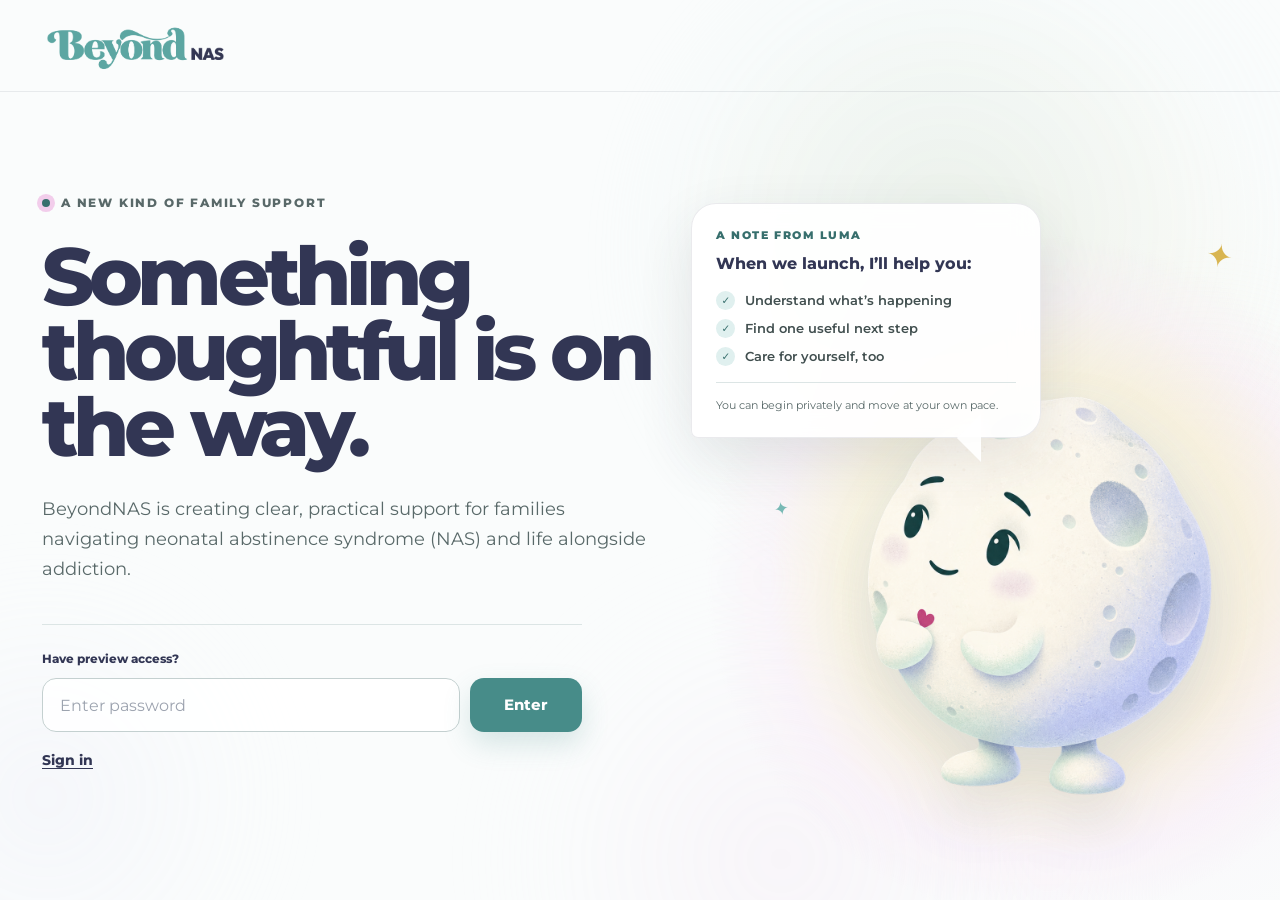
==== commit f1ba6887: "Deploy newborn sequence previews to Content Studio" ====
--- a/index.html
+++ b/index.html
@@ -35,8 +35,8 @@
 
       gtag('config', 'G-GMQ66RR1ZY');
     </script>
-    <script type="module" crossorigin src="/assets/index-jedtjXcs.js"></script>
-    <link rel="stylesheet" crossorigin href="/assets/index-DTPGOO3J.css">
+    <script type="module" crossorigin src="/assets/index-BMItp_k_.js"></script>
+    <link rel="stylesheet" crossorigin href="/assets/index-BKcKQWqW.css">
   </head>
   <body class="bg-white">
     <div id="root"></div>
--- a/assets/index-BKcKQWqW.css
+++ b/assets/index-BKcKQWqW.css
@@ -0,0 +1 @@
+.ambient-glow{position:absolute;z-index:0;inset:0;overflow:hidden;pointer-events:none}.ambient-orb{position:absolute;display:block;border-radius:50%;filter:blur(20px);opacity:.22;will-change:transform}.ambient-orb-teal{top:-12%;left:48%;width:46rem;height:46rem;background:radial-gradient(circle at 45% 45%,rgba(157,205,202,.66) 0%,rgba(224,240,239,.38) 44%,transparent 72%);animation:ambient-drift-teal 24s ease-in-out infinite alternate}.ambient-orb-gold{top:28%;right:-15%;width:34rem;height:34rem;background:radial-gradient(circle,rgba(238,220,165,.68) 0%,rgba(252,248,237,.3) 52%,transparent 73%);animation:ambient-drift-gold 29s ease-in-out infinite alternate}.ambient-orb-blush{right:14%;bottom:-31%;width:40rem;height:40rem;background:radial-gradient(circle,rgba(242,205,235,.62) 0%,rgba(253,245,252,.3) 50%,transparent 72%);animation:ambient-drift-blush 27s ease-in-out infinite alternate}.ambient-orb-lavender{left:-17%;bottom:-18%;width:33rem;height:33rem;background:radial-gradient(circle,rgba(219,216,245,.58) 0%,rgba(247,246,253,.25) 52%,transparent 73%);animation:ambient-drift-lavender 31s ease-in-out infinite alternate}@keyframes ambient-drift-teal{0%{transform:translate3d(-3%,0,0) scale(1)}50%{transform:translate3d(6%,7%,0) scale(1.08)}to{transform:translate3d(-1%,13%,0) scale(.96)}}@keyframes ambient-drift-gold{0%{transform:translate3d(0,-5%,0) scale(.96)}55%{transform:translate3d(-14%,8%,0) scale(1.1)}to{transform:translate3d(-6%,16%,0) scale(1.02)}}@keyframes ambient-drift-blush{0%{transform:translate3d(5%,4%,0) scale(1)}48%{transform:translate3d(-11%,-9%,0) scale(1.08)}to{transform:translate3d(3%,-17%,0) scale(.95)}}@keyframes ambient-drift-lavender{0%{transform:translate3d(-2%,8%,0) scale(.98)}52%{transform:translate3d(16%,-8%,0) scale(1.09)}to{transform:translate3d(7%,-17%,0) scale(1.01)}}@media(max-width:620px){.ambient-orb{opacity:.18;filter:blur(24px)}.ambient-orb-teal{top:5%;left:28%;width:29rem;height:29rem}.ambient-orb-gold{top:39%;right:-62%;width:28rem;height:28rem}.ambient-orb-blush{right:-26%;bottom:-11%;width:27rem;height:27rem}.ambient-orb-lavender{left:-55%;bottom:12%;width:27rem;height:27rem}}@media(prefers-reduced-motion:reduce){.ambient-orb{animation:none!important;will-change:auto}}.luma-icon{--li-ink:#2f6667;--li-moon:#dff0ee;--li-accent:#e69bc5;--li-glow:#f2d477;display:block;width:1.75rem;height:1.75rem;overflow:visible;color:var(--li-ink)}.luma-icon--blush{--li-ink:#885878;--li-moon:#f6e4ef;--li-accent:#d887b7;--li-glow:#efc865}.luma-icon--gold{--li-ink:#755c31;--li-moon:#f8edc9;--li-accent:#d69c52;--li-glow:#e6b43d}.luma-icon--lavender{--li-ink:#665a86;--li-moon:#ebe5f5;--li-accent:#9c82bd;--li-glow:#e9b960}.luma-icon--coral{--li-ink:#8d5143;--li-moon:#fae3dc;--li-accent:#df8068;--li-glow:#edbc4f}.luma-icon--current{--li-ink:currentColor;--li-moon:currentColor;--li-accent:currentColor;--li-glow:currentColor}.luma-icon-moon{fill:var(--li-moon)}.luma-icon-crater{fill:var(--li-ink);opacity:.1}.luma-icon-crater-a{transform-origin:9px 9.3px;transform:scale(.92)}.luma-icon-crater-b{opacity:.08}.luma-icon-line{fill:none;stroke:var(--li-ink);stroke-width:1.8;stroke-linecap:round;stroke-linejoin:round}.luma-icon-detail{stroke-width:1.45;opacity:.82}.luma-icon-accent{fill:var(--li-accent);stroke:none}.luma-icon-highlight{fill:#fff;opacity:.9}.luma-icon-spark{fill:none;stroke:var(--li-glow);stroke-width:1.7;stroke-linecap:round}.luma-icon--current .luma-icon-moon{opacity:.14}.luma-icon--current .luma-icon-crater{opacity:.16}.luma-icon--current .luma-icon-accent{opacity:.5}.luma-icon--current .luma-icon-spark{opacity:.78}@media(prefers-reduced-motion:no-preference){button:hover>.luma-icon .luma-icon-spark,a:hover>.luma-icon .luma-icon-spark{transform-origin:center;animation:luma-icon-twinkle .8s ease both}@keyframes luma-icon-twinkle{50%{opacity:.45;transform:scale(.72) rotate(12deg)}}}.cw-preview{min-height:100vh;padding-bottom:48px;background:var(--color-neutral-50);color:var(--color-indigo-700);font-size:.94rem;line-height:1.65}.cw-container{width:min(1160px,calc(100% - 48px));margin-inline:auto}.cw-topbar{background:var(--color-neutral-0);border-bottom:1px solid var(--color-border)}.cw-topbar .cw-container{display:flex;min-height:68px;align-items:center;justify-content:space-between;gap:14px}.cw-brand,.cw-topbar img.cw-brand{width:144px}.cw-back-link,.cw-source a{display:inline-flex;min-height:44px;align-items:center;gap:7px;color:var(--color-teal-800);font-size:.83rem;font-weight:700;text-decoration:underline;text-underline-offset:3px}.cw-preview .luma-icon{width:1.35rem;height:1.35rem;flex:none}.cw-hero{display:grid;grid-template-columns:minmax(0,1fr) minmax(220px,32%);grid-template-areas:"copy art" "progress art";align-items:center;gap:18px 26px;margin:28px 0 22px;padding:clamp(24px,4vw,46px);border-radius:24px;background:radial-gradient(ellipse at 90% 20%,var(--color-teal-700),transparent 59%),var(--color-teal-950);color:var(--color-neutral-0);overflow:hidden}.cw-hero-copy{grid-area:copy}.cw-hero-art{position:relative;display:grid;grid-area:art;width:100%;max-width:320px;justify-self:center;place-items:center;isolation:isolate}.cw-hero-art:before{position:absolute;z-index:-1;width:95%;aspect-ratio:1;border:1px solid rgba(195,225,223,.2);border-radius:50%;background:radial-gradient(circle,rgba(157,205,202,.22),transparent 72%);content:""}.cw-hero-art img{width:100%;height:auto}.cw-eyebrow{color:var(--color-teal-700);font-size:.72rem;font-weight:800;letter-spacing:.09em;text-transform:uppercase}.cw-hero .cw-eyebrow{color:var(--color-gold-200)}.cw-hero h1{max-width:20ch;margin:7px 0 10px;font-size:clamp(2rem,4.35vw,3.45rem);font-weight:700;line-height:1.08;letter-spacing:-.048em}.cw-hero-copy>p:last-child{max-width:52ch;color:var(--color-teal-100)}.cw-progress{display:grid;grid-area:progress;gap:7px;width:min(100%,315px);padding:10px 14px;border:1px solid var(--color-teal-600);border-radius:14px;background:var(--color-teal-900)}.cw-progress label{font-size:.8rem;font-weight:750}.cw-progress span{color:var(--color-teal-100);font-size:.76rem}.cw-progress progress{display:block;width:100%;height:7px;overflow:hidden;-webkit-appearance:none;-moz-appearance:none;appearance:none;border:0;border-radius:8px;background:var(--color-teal-700)}.cw-progress progress::-webkit-progress-bar{background:var(--color-teal-700)}.cw-progress progress::-webkit-progress-value{background:var(--color-gold-200)}.cw-progress progress::-moz-progress-bar{background:var(--color-gold-200)}.cw-layout{display:grid;grid-template-columns:231px minmax(0,1fr);align-items:start;gap:18px}.cw-navigation,.cw-module{min-width:0;border:1px solid var(--color-border);border-radius:19px;background:var(--color-neutral-0);box-shadow:0 10px 32px #3236540b}.cw-navigation{position:sticky;top:16px;padding:9px}.cw-navigation ol{display:grid;gap:4px;padding:0;list-style:none}.cw-navigation button{display:flex;width:100%;min-height:48px;align-items:center;gap:9px;padding:8px;border:1px solid transparent;border-radius:11px;color:var(--color-indigo-700);font-size:.79rem;font-weight:750;text-align:left}.cw-navigation button:disabled{color:var(--color-neutral-600);cursor:default}.cw-navigation button:hover:not(:disabled){background:var(--color-teal-50)}.cw-navigation button[aria-current]{border-color:var(--color-teal-300);background:var(--color-teal-50)}.cw-step-number{display:grid;width:28px;height:28px;flex:none;place-items:center;border-radius:50%;background:var(--color-neutral-100);color:var(--color-teal-900)}.cw-step-number .luma-icon{width:1.1rem;height:1.1rem}.cw-navigation button[aria-current] .cw-step-number{background:var(--color-teal-800);color:#fff}.cw-module-header,.cw-module-content,.cw-module-footer{padding-inline:clamp(17px,3vw,38px)}.cw-module-header{display:flex;align-items:flex-start;gap:16px;padding-block:25px 23px;border-bottom:1px solid var(--color-border);border-radius:18px 18px 0 0;background:linear-gradient(115deg,var(--cw-module-wash, var(--color-teal-50)),var(--color-neutral-0) 82%)}.cw-module[data-tone=lavender]{--cw-module-wash: var(--color-lavender-50)}.cw-module[data-tone=blush]{--cw-module-wash: var(--color-blush-50)}.cw-module[data-tone=gold]{--cw-module-wash: var(--color-gold-50)}.cw-module-emblem{display:grid;width:58px;height:58px;flex:none;place-items:center;border:1px solid var(--color-border);border-radius:20px;background:var(--color-neutral-0)}.cw-module-emblem .luma-icon{width:2.55rem;height:2.55rem}.cw-module h2{margin:3px 0 6px;font-size:clamp(1.45rem,3vw,2.2rem);font-weight:700;line-height:1.18;letter-spacing:-.035em}.cw-module-header div>p:last-child,.cw-module-content,.cw-completed>p{color:var(--color-neutral-700)}.cw-module-content{display:grid;gap:24px;padding-block:24px}.cw-section{display:grid;gap:10px}.cw-section h3,.cw-section h4{color:var(--color-indigo-700);font-weight:750;line-height:1.35}.cw-section h3{font-size:1.16rem}.cw-section h4{margin-top:7px;font-size:.94rem}.cw-list{display:grid;gap:5px;padding-left:1.3em;list-style:disc}.cw-list li::marker{color:var(--color-teal-700)}.cw-reading-copy{display:grid;gap:10px}.cw-reading-with-image{grid-template-columns:minmax(0,1fr) minmax(150px,31%);align-items:start;gap:16px 24px}.cw-reading-with-image img{width:100%;max-width:310px;height:auto;justify-self:start}.cw-reading-tiles{display:grid;grid-template-columns:repeat(3,minmax(0,1fr));gap:10px;padding:0;list-style:none}.cw-reading-tiles li{display:grid;min-height:58px;place-items:center;padding:12px;border:1px solid var(--color-teal-200);border-radius:12px;background:var(--color-teal-50);color:var(--color-teal-950);font-weight:700;text-align:center}@media(max-width:620px){.cw-reading-with-image{grid-template-columns:minmax(0,1fr)}.cw-reading-tiles{grid-template-columns:repeat(2,minmax(0,1fr))}}.cw-source{margin-top:-4px}.cw-source .luma-icon{width:1rem;height:1rem}.cw-avery-intro{display:grid;grid-template-columns:minmax(0,1fr) minmax(145px,29%);align-items:center;gap:14px 22px;padding:clamp(16px,3vw,28px);border:1px solid var(--color-teal-200);border-radius:16px;background:radial-gradient(ellipse at 87% 48%,var(--color-lavender-100),transparent 57%),var(--color-teal-50)}.cw-avery-intro h3{margin-bottom:6px;color:var(--color-teal-950);font-size:clamp(1.38rem,3vw,1.86rem);font-weight:750;line-height:1.15;letter-spacing:-.03em}.cw-avery-intro p{max-width:52ch}.cw-avery-intro-art{width:min(100%,196px);height:auto;justify-self:center;margin-block:-6px}.cw-avery-intro-art[src$="/accessing-resources-conversation.jpg"]{mix-blend-mode:multiply}.cw-story{display:flex;align-items:flex-start;gap:11px;padding:14px 17px;border-radius:12px;background:var(--color-teal-50)}.cw-story .luma-icon{width:1.9rem;height:1.9rem}.cw-story strong{display:block;margin-bottom:2px;color:var(--color-teal-900)}.cw-icon-heading,.cw-disclosure-title,.cw-preparation dt{display:flex;align-items:center;gap:8px}.cw-icon-heading .luma-icon,.cw-disclosure-title .luma-icon,.cw-preparation .luma-icon{width:1.55rem;height:1.55rem}.cw-reference-grid{display:grid;grid-template-columns:repeat(2,minmax(0,1fr));gap:8px}.cw-reference-grid>div{padding:12px 14px;border:1px solid var(--color-border);border-radius:10px;background:var(--color-neutral-25)}.cw-reference-grid dt{margin-bottom:3px;color:var(--color-indigo-700);font-weight:750}.cw-reference-grid dd{font-size:.86rem}.cw-practice{padding:17px;border:1px solid var(--color-lavender-200);border-radius:14px;background:var(--color-lavender-50)}.cw-question{min-width:0}.cw-question+.cw-question{margin-top:6px}.cw-question legend{margin-bottom:7px;font-weight:650}.cw-answer-options{display:flex;flex-wrap:wrap;gap:7px}.cw-answer{display:flex;min-height:44px;align-items:center;gap:8px;padding:8px 12px;border:1px solid var(--color-border-strong);border-radius:9px;background:var(--color-neutral-0);cursor:pointer}.cw-answer[data-result=correct]{border-color:var(--color-teal-700);background:var(--color-teal-50)}.cw-answer[data-result=retry]{border-color:#a15040}.cw-answer:has(input:focus-visible){outline:3px solid #e97755;outline-offset:2px}.cw-answer input{width:16px;height:16px;flex:none;accent-color:var(--color-teal-700)}.cw-answer[data-result=retry] input{accent-color:#a15040}.cw-feedback{margin-top:9px;padding:10px 12px;border-left:3px solid var(--color-teal-500);border-radius:4px 9px 9px 4px;background:var(--color-teal-50);color:var(--color-teal-900)}.cw-answer[data-result=retry],.cw-feedback[data-result=retry]{background:#fff3ee;color:#63372d}.cw-feedback[data-result=retry]{border-left-color:#a15040}.cw-feedback-label{display:flex;align-items:center;gap:6px;margin-bottom:4px;font-size:.84rem}.cw-disclosure-guide{display:flex;flex-wrap:wrap;align-items:center;justify-content:space-between;gap:6px 12px}.cw-disclosure-progress{display:inline-flex;align-items:center;gap:7px;padding:4px 9px;border:1px solid var(--color-teal-200);border-radius:999px;background:var(--color-neutral-0);color:var(--color-teal-900);font-size:.75rem;font-weight:750;white-space:nowrap}.cw-disclosure-progress[data-complete=true]{border-color:var(--color-mint-300);background:var(--color-mint-100);color:var(--color-mint-900)}.cw-disclosure-meter{display:inline-flex;gap:3px}.cw-disclosure-meter span{width:9px;height:5px;border-radius:999px;background:var(--color-teal-200)}.cw-disclosure-meter [data-filled=true]{background:var(--color-teal-700)}.cw-disclosure-progress .luma-icon,.cw-disclosure-state .luma-icon{width:1rem;height:1rem}.cw-flow{display:grid;padding:16px;border:1px solid var(--color-teal-200);border-radius:14px;background:var(--color-teal-50)}.cw-flow .cw-disclosure-guide{margin-bottom:13px}.cw-flow-origin{z-index:1;display:flex;justify-self:center;align-items:center;gap:8px;padding:7px 14px;border-radius:8px;background:var(--color-teal-800);color:#fff;font-weight:750}.cw-branches{position:relative;display:grid;grid-template-columns:repeat(2,minmax(0,1fr));gap:9px;padding-top:22px}.cw-branches:before{position:absolute;top:0;left:50%;height:11px;border-left:1px solid var(--color-teal-600);content:""}.cw-branches:after{position:absolute;top:11px;right:25%;left:25%;height:11px;border:1px solid var(--color-teal-600);border-bottom:0;border-radius:5px 5px 0 0;content:""}.cw-disclosure{min-width:0;align-self:start;overflow:hidden;border:1px solid var(--cw-disclosure-border, var(--color-teal-300));border-radius:10px;background:var(--color-neutral-0)}.cw-disclosure[data-viewed=true]{border-color:var(--color-mint-500)}.cw-disclosure button{display:flex;width:100%;min-height:52px;justify-content:space-between;align-items:center;gap:10px;padding:9px 12px;color:var(--color-teal-900);font-weight:750;text-align:left}.cw-disclosure button:focus-visible{outline-offset:-4px}.cw-disclosure button:hover{background:var(--color-teal-50)}.cw-disclosure button[aria-expanded=true]{background:var(--color-mint-50)}.cw-disclosure-actions,.cw-disclosure-state{display:inline-flex;flex:none;align-items:center;gap:7px}.cw-disclosure-state{gap:4px;padding:3px 7px;border-radius:6px;background:var(--color-teal-100);color:var(--color-teal-900);font-size:.73rem;white-space:nowrap}.cw-disclosure[data-viewed=true] .cw-disclosure-state{background:var(--color-mint-100);color:var(--color-mint-900)}.cw-disclosure-chevron{width:7px;height:7px;flex:none;margin:-3px 2px 0 0;border-right:2px solid currentColor;border-bottom:2px solid currentColor;transform:rotate(45deg)}.cw-disclosure button[aria-expanded=true] .cw-disclosure-chevron{margin-top:3px;transform:rotate(225deg)}.cw-disclosure-content{padding:10px 12px 13px;border-top:1px solid var(--color-mint-200)}.cw-branch .cw-disclosure-content{font-size:.86rem}.cw-conversation{display:grid;grid-template-columns:minmax(0,1fr) minmax(124px,26%);grid-template-areas:"heading art" "dialogue art";align-items:center;gap:12px 20px;padding:clamp(15px,2.5vw,24px);border:1px solid var(--color-lavender-200);border-radius:16px;background:radial-gradient(ellipse at right center,var(--color-lavender-100),transparent 62%),var(--color-lavender-50)}.cw-conversation h3{grid-area:heading}.cw-conversation-art{grid-area:art;width:100%;height:auto}.cw-dialogue{display:grid;grid-area:dialogue;gap:7px}.cw-dialogue>div{padding:10px 14px;border-radius:10px;background:var(--color-neutral-0)}.cw-dialogue>div:nth-child(2){margin-left:clamp(9px,6%,38px);background:var(--color-teal-100)}.cw-dialogue dt{color:var(--color-teal-800);font-size:.8rem;font-weight:750}.cw-findings{grid-template-columns:repeat(3,minmax(0,1fr))}.cw-notice{padding:16px;border:1px solid var(--color-gold-200);border-radius:14px;background:var(--color-gold-50)}.cw-notice header{display:flex;align-items:center;gap:9px}.cw-notice header .luma-icon{width:2rem;height:2rem}.cw-notice header p{color:var(--color-gold-800);font-size:.78rem;font-weight:750}.cw-notice-row{--cw-disclosure-border: var(--color-gold-200)}.cw-module-footer{display:grid;gap:8px;padding-block:14px;border-top:1px solid var(--color-border);border-radius:0 0 19px 19px;background:var(--color-neutral-25)}.cw-continue-help{color:var(--color-neutral-700);font-size:.8rem;text-align:right}.cw-module-actions{display:flex;gap:12px}.cw-module-actions .cw-primary{margin-left:auto}.cw-module-actions button{justify-content:center;line-height:1.3;text-align:center}.cw-primary,.cw-secondary{display:inline-flex;min-height:44px;align-items:center;gap:7px;padding:7px 14px;border:1px solid var(--color-teal-800);border-radius:9px;background:var(--color-teal-800);color:#fff;font-size:.87rem;font-weight:750}.cw-primary:hover:not(:disabled){background:var(--color-teal-950)}.cw-primary:disabled{border-color:var(--color-border);background:var(--color-neutral-100);color:var(--color-neutral-600);cursor:default}.cw-secondary{border-color:var(--color-border-strong);background:#fff;color:var(--color-teal-900)}.cw-secondary:hover{background:var(--color-teal-50)}.cw-completed{display:grid;justify-items:start;gap:8px;padding:clamp(22px,4vw,46px);background:radial-gradient(ellipse at top right,var(--color-teal-50),transparent 72%),var(--color-neutral-0)}.cw-completed-art{width:86px;height:auto;margin:-8px 0 -4px -9px}.cw-completed>p{max-width:58ch;margin-bottom:8px}.cw-completed-actions{display:flex;flex-wrap:wrap;gap:8px}@media(max-width:820px){.cw-layout{grid-template-columns:1fr;gap:12px}.cw-navigation{position:static}.cw-navigation ol{grid-template-columns:repeat(4,minmax(0,1fr))}.cw-navigation button{flex-wrap:wrap;justify-content:center;text-align:center}}@media(max-width:570px){.cw-container{width:calc(100% - 26px)}.cw-brand,.cw-topbar img.cw-brand{width:115px}.cw-topbar .cw-container{min-height:57px}.cw-back-link{font-size:.75rem}.cw-hero{grid-template-columns:minmax(0,1fr) clamp(76px,25vw,114px);grid-template-areas:"copy copy" "progress art";gap:12px;margin-top:15px;padding:20px;border-radius:17px}.cw-module-header{gap:10px}.cw-module-emblem{width:43px;height:43px;border-radius:13px}.cw-module-emblem .luma-icon{width:1.95rem;height:1.95rem}.cw-avery-intro{grid-template-columns:minmax(0,1fr) clamp(94px,33vw,145px);grid-template-areas:"title art" "intro intro";gap:10px 12px}.cw-avery-intro-copy{display:contents}.cw-avery-intro h3{grid-area:title;margin:0}.cw-avery-intro p{grid-area:intro}.cw-avery-intro-art{grid-area:art}.cw-reference-grid{grid-template-columns:1fr}.cw-navigation button{flex-direction:column;gap:4px;padding:5px 2px;font-size:.65rem;line-height:1.3}.cw-flow{padding:10px}.cw-disclosure button{flex-direction:column;align-items:stretch;gap:5px}.cw-disclosure-actions{justify-content:space-between}.cw-branch button{font-size:.82rem;padding-inline:7px}.cw-branch .cw-disclosure-content{padding-inline:7px}.cw-conversation{grid-template-columns:minmax(0,1fr) clamp(64px,20vw,96px);grid-template-areas:"heading art" "dialogue dialogue";gap:8px}.cw-module-actions{gap:8px}.cw-module-actions button{gap:5px;padding-inline:8px;font-size:.78rem}.cw-module-actions .luma-icon{width:1rem;height:1rem}}.cw-reading-blocks{display:grid;gap:20px;min-width:0}.cw-reading-block{min-width:0}.cw-reading-block .cw-source{margin-top:6px}.cw-reference-grid .cw-card-with-icon{margin-left:2.05rem}.cw-conversation[data-illustrated=false]{grid-template-columns:1fr;grid-template-areas:"heading" "dialogue"}.cw-avery-intro:not(:has(img)){grid-template-columns:1fr;grid-template-areas:"title" "intro"}.cw-guided-module .cw-module-footer{border-radius:0}.cw-guided-complete{display:inline-flex;align-items:center;gap:8px;margin-left:auto;color:var(--color-mint-900);font-weight:750}.cw-guided-complete .luma-icon{width:1.4rem;height:1.4rem}:root{--learn-forest:var(--color-indigo-600);--learn-coral:var(--color-teal-700);--learn-paper:var(--color-neutral-50);--learn-ink:var(--color-indigo-600);--learn-muted:var(--color-neutral-600);--learn-sage:var(--color-mint-200);--learn-line:var(--color-neutral-200);--learn-peach:var(--color-blush-200);--learn-yellow:var(--color-gold-100);--learn-lilac:var(--color-lavender-200)}.content-preview-shell{min-width:0;max-width:100%;min-height:100svh;background:var(--learn-paper);color:var(--learn-ink);font-family:Montserrat,ui-sans-serif,system-ui,sans-serif}.embedded-module-preview{width:100%;container-type:inline-size}.embedded-module-preview .module-canvas{width:100%;min-width:0;max-width:100%}.embedded-module-preview .learn-module-header>*,.embedded-module-preview .learn-module-body>*,.embedded-module-preview button>span{min-width:0}.embedded-module-preview h2,.embedded-module-preview h3,.embedded-module-preview p,.embedded-module-preview button,.embedded-module-preview strong,.embedded-module-preview span{overflow-wrap:anywhere}.preview-topbar{display:grid;height:72px;padding:0 34px;grid-template-columns:1fr auto 1fr;align-items:center;border-bottom:1px solid var(--learn-line);background:#f7f4edeb;-webkit-backdrop-filter:blur(14px);backdrop-filter:blur(14px)}.preview-brand{display:flex;align-items:center;gap:9px;color:var(--learn-forest);font-family:Montserrat,ui-sans-serif,system-ui,sans-serif;font-size:21px;font-weight:700;text-decoration:none}.preview-mark{position:relative;display:inline-block;width:29px;height:29px}.preview-mark i{position:absolute;width:13px;height:19px;border-radius:100% 0;background:var(--learn-coral);transform-origin:bottom right}.preview-mark i:nth-child(1){left:1px;top:1px;transform:rotate(-35deg)}.preview-mark i:nth-child(2){right:2px;top:1px;transform:scaleX(-1) rotate(-35deg)}.preview-mark i:nth-child(3){left:10px;bottom:0;width:9px;height:16px;background:#89a794;transform:rotate(-5deg)}.preview-topbar>div{display:flex;align-items:center;gap:8px;color:var(--learn-muted);font-size:8px;font-weight:800;letter-spacing:.1em;text-transform:uppercase}.preview-topbar>div b{padding:6px 8px;border-radius:99px;background:var(--learn-peach);color:#9c4933}.preview-topbar>a:last-child{justify-self:end;color:var(--learn-forest);font-size:9px;font-weight:800;text-decoration:none}.preview-hero{display:flex;min-height:274px;padding:46px max(34px,calc((100vw - 1380px)/2));align-items:flex-end;justify-content:space-between;gap:60px;background:var(--learn-forest);color:#fff;overflow:hidden}.preview-hero-copy>p{margin:0;color:#f1a188;font-size:9px;font-weight:850;letter-spacing:.19em}.preview-hero-copy h1{margin:14px 0 12px;font-family:Montserrat,ui-sans-serif,system-ui,sans-serif;font-size:clamp(45px,5vw,71px);font-weight:600;letter-spacing:-.045em;line-height:.95}.preview-hero-copy>span{display:block;max-width:710px;color:#ffffffa1;font-size:13px;line-height:1.65}.collection-meta{display:flex;margin-top:25px;align-items:center;gap:13px;color:#ffffffb8;font-size:8px;text-transform:uppercase;letter-spacing:.08em}.collection-meta i{width:3px;height:3px;border-radius:50%;background:#f1a188}.overall-progress{display:flex;max-width:285px;align-items:center;gap:17px}.overall-progress>div{display:grid;width:99px;height:99px;flex:none;place-items:center;align-content:center;border-radius:50%;background:conic-gradient(#f1a188 var(--overall),rgba(255,255,255,.1) 0);box-shadow:inset 0 0 0 9px var(--learn-forest)}.overall-progress strong,.overall-progress span{display:block}.overall-progress strong{font-family:Montserrat,ui-sans-serif,system-ui,sans-serif;font-size:24px}.overall-progress span{color:#ffffff80;font-size:7px;text-transform:uppercase}.overall-progress p{color:#ffffff80;font-size:9px;line-height:1.55}.preview-workspace{display:grid;max-width:1450px;margin:0 auto;grid-template-columns:315px minmax(0,1fr)}.module-rail{padding:36px 24px 70px;border-right:1px solid var(--learn-line)}.module-rail>div:first-child>span,.learn-section-label{color:var(--learn-coral);font-size:8px;font-weight:850;letter-spacing:.16em}.module-rail h2{margin:7px 0 8px;font-family:Montserrat,ui-sans-serif,system-ui,sans-serif;font-size:26px}.module-rail>div:first-child>p{margin:0;color:var(--learn-muted);font-size:9px;line-height:1.6}.module-rail nav{display:flex;margin-top:25px;gap:7px;flex-direction:column}.module-rail nav button{display:grid;min-height:69px;padding:9px 10px;grid-template-columns:22px 34px 1fr 16px;align-items:center;gap:7px;border:1px solid transparent;border-radius:12px;background:transparent;color:var(--learn-ink);text-align:left}.module-rail nav button:hover{background:#ffffffb3}.module-rail nav button.active{border-color:var(--learn-line);background:#fff;box-shadow:0 10px 26px #173f3b12}.module-rail nav button>span{color:#9aa49f;font-size:7px;font-weight:850}.rail-icon{display:grid;width:31px;height:31px;place-items:center;border-radius:9px;background:var(--learn-lilac);color:#695a75;font-size:12px;font-style:normal}.rail-help_now{background:var(--learn-peach);color:#a95139}.rail-checklist{background:var(--learn-sage);color:#496e55}.rail-scenario{background:var(--learn-yellow);color:#746a20}.rail-reminder{background:#dce9ef;color:#466b7d}.module-rail nav b{font-size:9px}.module-rail nav small{display:block;margin-top:4px;color:var(--learn-muted);font-size:7px;font-weight:600}.module-rail nav em{color:var(--learn-coral);font-size:10px;font-style:normal}.prototype-note{margin-top:27px;padding:15px;border-radius:12px;background:#ebe9e2}.prototype-note b{color:#8a5c4e;font-size:7px;letter-spacing:.13em}.prototype-note p{margin:7px 0 0;color:#737d78;font-size:7px;line-height:1.55}.module-stage{min-width:0;padding:36px 45px 80px}.module-canvas{width:100%;min-width:0;max-width:960px;margin:0 auto;border:1px solid var(--learn-line);border-radius:24px;background:#fff;box-shadow:0 22px 70px #173f3b17;overflow:hidden}.learn-module-header{display:grid;padding:27px 30px;grid-template-columns:48px minmax(0,1fr) 65px;align-items:center;gap:15px;border-bottom:1px solid #e8ebe5}.learn-pattern-mark{display:grid;width:48px;height:48px;place-items:center;border-radius:14px;background:var(--learn-lilac);color:#655672;font-size:20px}.learn-help_now{background:var(--learn-peach);color:#a95139}.learn-checklist{background:var(--learn-sage);color:#496e55}.learn-scenario{background:var(--learn-yellow);color:#746a20}.learn-reminder{background:#dce9ef;color:#466b7d}.learn-module-header p{margin:0;color:var(--learn-coral);font-size:7px;font-weight:850;letter-spacing:.14em}.learn-module-header h2{margin:5px 0;font-family:Montserrat,ui-sans-serif,system-ui,sans-serif;font-size:30px;font-weight:600;line-height:1.05}.learn-module-header>div:nth-child(2)>span{color:var(--learn-muted);font-size:9px;line-height:1.55}.learn-progress-ring{display:grid;width:58px;height:58px;place-items:center;border-radius:50%;background:conic-gradient(var(--learn-coral) var(--progress),#edece6 0);box-shadow:inset 0 0 0 6px #fff}.learn-progress-ring b{font-size:8px}.learn-module-body{min-width:0;padding:34px 38px}.learn-reading{max-width:690px;margin:0 auto}.learn-reading p{font-family:Montserrat,ui-sans-serif,system-ui,sans-serif;font-size:19px;line-height:1.7}.learn-reading p:first-of-type{margin-top:16px}.cue-lab,.knowledge-check{max-width:760px;margin:32px auto 0;padding:25px;border-radius:17px;background:#f7f6f1}.cue-lab>div:first-child h3,.knowledge-check h3,.issue-picker h3,.check-intro h3,.scene-copy h3,.reminder-copy h3{margin:8px 0 6px;font-family:Montserrat,ui-sans-serif,system-ui,sans-serif;font-size:25px;font-weight:600}.cue-lab>div:first-child p,.issue-picker>p,.check-intro p,.reminder-copy p{margin:0;color:var(--learn-muted);font-size:9px;line-height:1.55}.cue-grid{display:grid;margin-top:18px;grid-template-columns:repeat(auto-fit,minmax(min(220px,100%),1fr));gap:8px}.cue-grid button{display:flex;min-width:0;min-height:96px;padding:13px;align-items:flex-start;gap:10px;border:1px solid #dfe3dc;border-radius:11px;background:#fff;color:var(--learn-ink);text-align:left}.cue-grid button i{display:grid;width:22px;height:22px;flex:none;place-items:center;border:1px solid #cdd6ce;border-radius:50%;font-size:8px;font-style:normal}.cue-grid button span{min-width:0;font-size:9px;line-height:1.45}.cue-grid button.selected{border-color:#789987;background:#eff5f0}.cue-grid button.selected i{border-color:#789987;background:#789987;color:#fff}.cue-lab>small{display:block;margin-top:13px;color:#7a8680;font-size:7px;line-height:1.5}.knowledge-check{background:var(--learn-forest);color:#fff}.knowledge-check .learn-section-label{color:#f1a188}.knowledge-check h3{max-width:620px}.knowledge-check>button{display:grid;width:100%;min-width:0;min-height:48px;margin-top:7px;padding:7px 12px;grid-template-columns:27px minmax(0,1fr) auto;align-items:center;gap:10px;border:1px solid rgba(255,255,255,.13);border-radius:10px;background:#ffffff0f;color:#fff;text-align:left;font-size:9px}.knowledge-check>button i{display:grid;width:24px;height:24px;place-items:center;border-radius:50%;background:#ffffff1a;font-style:normal}.knowledge-check>button b{color:#f1a188;font-size:8px}.knowledge-check>button.correct{border-color:#9dc2a5;background:#81b68f2e}.knowledge-check>button.incorrect{border-color:#f1a188;background:#ed765429}.learn-feedback{margin-top:11px;padding:15px;border-radius:11px}.learn-feedback b{font-size:9px}.learn-feedback p{margin:5px 0 0;font-size:8px;line-height:1.6}.learn-feedback.good{background:#e3f0e5;color:#315c3f}.knowledge-check .learn-feedback.good{background:#93c69d26;color:#d9f0de}.learn-feedback.gentle{background:#fff0e8;color:#7e4c3e}.learn-feedback button{margin-top:9px;border:0;border-bottom:1px solid currentColor;background:none;padding:0;color:inherit;font-size:8px;font-weight:800}.issue-picker,.decision-path{max-width:720px;margin:0 auto}.issue-picker{text-align:center}.issue-picker>p{margin-bottom:21px}.issue-picker>div{display:grid;grid-template-columns:1fr 1fr;gap:9px;text-align:left}.issue-picker>div button{display:grid;min-height:71px;padding:11px;grid-template-columns:28px 1fr 15px;align-items:center;gap:9px;border:1px solid var(--learn-line);border-radius:12px;background:#fff;color:var(--learn-ink);font-size:9px;font-weight:700}.issue-picker>div button:hover{border-color:var(--learn-coral);background:#fff8f5}.issue-picker>div button span{display:grid;width:26px;height:26px;place-items:center;border-radius:50%;background:var(--learn-peach);color:#9b4c37;font-size:8px}.issue-picker>div button b{color:var(--learn-coral)}.learn-back{border:0;background:none;padding:0;color:var(--learn-muted);font-size:8px;font-weight:750}.selected-issue{display:flex;margin:16px 0;padding:15px 18px;align-items:center;justify-content:space-between;border-radius:12px;background:var(--learn-peach)}.selected-issue small{color:#a85840;font-size:7px;font-weight:850;letter-spacing:.12em}.selected-issue strong{font-family:Montserrat,ui-sans-serif,system-ui,sans-serif;font-size:17px}.calm-line{display:flex;margin:21px 0;align-items:center;gap:12px;color:#8d9893;font-family:Montserrat,ui-sans-serif,system-ui,sans-serif;font-size:12px;font-style:italic}.calm-line i{height:1px;background:#d7ded7;flex:1}.decision-path article{display:grid;margin-top:9px;padding:15px;grid-template-columns:33px 1fr 20px;align-items:center;gap:11px;border:1px solid var(--learn-line);border-radius:12px}.decision-path article>b{display:grid;width:31px;height:31px;place-items:center;border-radius:50%;background:var(--learn-sage);font-size:9px}.decision-path article small,.try-now-card small{color:var(--learn-coral);font-size:7px;font-weight:850;letter-spacing:.12em}.decision-path article p{margin:4px 0 0;font-family:Montserrat,ui-sans-serif,system-ui,sans-serif;font-size:15px}.decision-path article>span{color:#6d9a78}.learn-main-action{display:block;min-height:45px;margin:16px 0 0 auto;padding:0 17px;border:0;border-radius:9px;background:var(--learn-forest);color:#fff;font-size:9px;font-weight:800}.try-now-card{margin-top:17px;padding:20px;border-radius:15px;background:var(--learn-forest);color:#fff}.try-now-card p{font-family:Montserrat,ui-sans-serif,system-ui,sans-serif;font-size:18px;line-height:1.5}.try-now-card button{display:flex;margin-top:14px;padding:9px 12px;align-items:center;gap:8px;border:0;border-radius:8px;background:#fff;color:var(--learn-forest);font-size:8px;font-weight:800}.try-now-card button span{display:grid;width:18px;height:18px;place-items:center;border-radius:50%;background:var(--learn-sage)}.checklist-module>section{max-width:720px;margin:0 auto}.check-intro{display:flex;align-items:flex-end;justify-content:space-between;gap:25px}.check-intro>div:first-child{max-width:540px}.check-score{display:flex;align-items:center;gap:8px}.check-score strong{font-family:Montserrat,ui-sans-serif,system-ui,sans-serif;font-size:43px}.check-score span{color:var(--learn-muted);font-size:8px;line-height:1.35}.care-checklist{margin-top:24px;border-top:1px solid var(--learn-line)}.care-checklist button{display:grid;width:100%;min-height:68px;padding:12px 3px;grid-template-columns:29px 1fr;align-items:center;gap:12px;border:0;border-bottom:1px solid var(--learn-line);background:none;color:var(--learn-ink);text-align:left}.care-checklist button i{display:grid;width:26px;height:26px;place-items:center;border:1px solid #c8d2ca;border-radius:8px;color:#fff;font-size:9px;font-style:normal}.care-checklist button span{font-family:Montserrat,ui-sans-serif,system-ui,sans-serif;font-size:15px}.care-checklist button small{display:block;margin-bottom:4px;color:#9aa49f;font:750 6px Montserrat,sans-serif;letter-spacing:.13em}.care-checklist button.checked{color:#65736e;text-decoration:line-through}.care-checklist button.checked i{border-color:#74917e;background:#74917e}.check-actions{display:flex;margin-top:18px;gap:8px}.check-actions button{min-height:41px;padding:0 14px;border:1px solid var(--learn-forest);border-radius:9px;background:var(--learn-forest);color:#fff;font-size:8px;font-weight:800}.check-actions button+button{background:#fff;color:var(--learn-forest)}.scenario-module{max-width:790px;margin:0 auto}.scenario-scene{display:grid;grid-template-columns:240px 1fr;align-items:center;gap:27px}.scene-visual{position:relative;height:185px;border-radius:17px;background:linear-gradient(145deg,#dce9df,#f0e5d9);overflow:hidden}.scene-visual:before{position:absolute;left:32px;right:32px;bottom:25px;height:42px;border-radius:50%;background:#ffffff80;content:""}.scene-person,.scene-baby{position:absolute}.scene-person{left:54px;top:37px}.scene-person i{display:block;width:35px;height:35px;border-radius:50%;background:#b17a62}.scene-person span{display:block;width:68px;height:86px;margin-left:-14px;border-radius:30px 30px 10px 10px;background:#557a6c}.scene-baby{left:117px;top:88px;transform:rotate(-10deg)}.scene-baby i{display:block;width:28px;height:28px;border-radius:50%;background:#d7a587}.scene-baby span{display:block;width:62px;height:27px;margin-left:-18px;border-radius:30px;background:#f2c685}.scene-visual em{position:absolute;right:12px;top:12px;padding:6px 8px;border-radius:99px;background:#ffffffc7;color:#7d8d86;font-family:Montserrat,ui-sans-serif,system-ui,sans-serif;font-size:8px}.scene-copy p{color:var(--learn-muted);font-family:Montserrat,ui-sans-serif,system-ui,sans-serif;font-size:15px;line-height:1.55}.scenario-options{margin-top:25px}.scenario-options>button{display:grid;width:100%;min-height:57px;margin-top:8px;padding:9px 12px;grid-template-columns:31px 1fr 20px;align-items:center;gap:11px;border:1px solid var(--learn-line);border-radius:11px;background:#fff;color:var(--learn-ink);text-align:left;font-size:9px}.scenario-options>button i{display:grid;width:29px;height:29px;place-items:center;border-radius:50%;background:#efeee9;font-style:normal}.scenario-options>button.correct{border-color:#7d9c85;background:#f0f7f1}.scenario-options>button.correct i{background:#7d9c85;color:#fff}.scenario-options>button.incorrect{border-color:#e3a18d;background:#fff6f2}.scenario-options>button.incorrect i{background:#ed7654;color:#fff}.reminder-module{max-width:790px;margin:0 auto}.reminder-preview{display:grid;padding:25px;grid-template-columns:1.1fr .9fr;align-items:center;gap:28px;border-radius:18px;background:linear-gradient(145deg,#dce9ef,#f5e4de)}.phone-notification{padding:15px;border:1px solid rgba(255,255,255,.75);border-radius:16px;background:#ffffffd1;box-shadow:0 14px 35px #2f4d481f}.phone-notification>div{display:grid;grid-template-columns:30px 1fr 20px;align-items:center;gap:7px}.phone-notification .preview-mark{transform:scale(.68);transform-origin:left center}.phone-notification span b,.phone-notification span small{display:block}.phone-notification span b{font-size:8px}.phone-notification span small{color:#899590;font-size:6px}.phone-notification div>i{color:#8a9791;font-size:7px;font-style:normal}.phone-notification p{margin:11px 0 2px;font-family:Montserrat,ui-sans-serif,system-ui,sans-serif;font-size:14px;line-height:1.45}.reminder-builder{display:grid;margin-top:23px;grid-template-columns:1fr 1fr;gap:17px}.reminder-builder>div:nth-child(3),.reminder-builder>.learn-main-action,.follow-up-note,.scheduled-card{grid-column:1/-1}.reminder-builder label{display:block;margin-bottom:8px;color:#77837e;font-size:7px;font-weight:850;letter-spacing:.12em;text-transform:uppercase}.segmented{display:grid;padding:4px;border-radius:10px;background:#efefe9;grid-template-columns:1fr 1fr}.segmented button{height:35px;border:0;border-radius:7px;background:transparent;color:#77837e;font-size:8px;font-weight:750}.segmented button.selected{background:#fff;color:var(--learn-forest);box-shadow:0 3px 10px #173f3b14}.time-options{display:flex;gap:5px;flex-direction:column}.time-options button,.question-choice{display:flex;min-height:41px;padding:0 10px;align-items:center;gap:8px;border:1px solid var(--learn-line);border-radius:9px;background:#fff;color:var(--learn-ink);font-size:8px;text-align:left}.time-options button.selected{border-color:#829d8a;background:#f0f6f1}.time-options button i{color:#72907d;font-style:normal}.question-choice{width:100%;margin-top:6px}.question-choice i{display:grid;width:22px;height:22px;place-items:center;border:1px solid #ccd5cd;border-radius:6px;font-style:normal}.question-choice.selected i{border-color:#78927f;background:#78927f;color:#fff}.reminder-builder>.learn-main-action{margin-top:0}.scheduled-card{display:flex;padding:14px;align-items:center;gap:10px;border-radius:11px;background:#e4f1e6;color:#345e40}.scheduled-card>span{display:grid;width:31px;height:31px;place-items:center;border-radius:50%;background:#72947c;color:#fff}.scheduled-card strong,.scheduled-card p{display:block;margin:0}.scheduled-card strong{font-size:9px}.scheduled-card p{margin-top:3px;font-size:7px}.follow-up-note{color:#7c8983;font-size:7px;line-height:1.5}.module-footer{display:flex;padding:19px 30px;align-items:center;justify-content:space-between;gap:20px;border-top:1px solid var(--learn-line);background:#f5f4ef}.module-footer span,.module-footer strong{display:block}.module-footer span{color:#909b96;font-size:6px;font-weight:850;letter-spacing:.12em}.module-footer strong{margin-top:4px;font-family:Montserrat,ui-sans-serif,system-ui,sans-serif;font-size:12px}.module-footer button{min-height:38px;padding:0 14px;border:0;border-radius:8px;background:var(--learn-coral);color:#fff;font-size:8px;font-weight:800}.preview-toast{position:fixed;z-index:50;right:24px;bottom:24px;padding:14px 18px;border-radius:11px;background:var(--learn-forest);color:#fff;font-size:9px;font-weight:750;box-shadow:0 15px 40px #173f3b3d}@media(max-width:980px){.preview-workspace{grid-template-columns:250px minmax(0,1fr)}.module-stage{padding:28px 20px 60px}.module-rail{padding:28px 14px}.learn-module-body{padding:28px 24px}.cue-grid,.scenario-scene{grid-template-columns:1fr}.scene-visual{height:170px}.reminder-preview{grid-template-columns:1fr}.preview-hero{padding:38px 25px}}@media(max-width:720px){.preview-topbar{height:62px;padding:0 15px;grid-template-columns:1fr auto}.preview-topbar>div{display:none}.preview-topbar>a:last-child{font-size:7px}.preview-hero{padding:38px 18px;align-items:flex-start;flex-direction:column}.preview-hero h1{font-size:46px}.overall-progress{display:none}.collection-meta{align-items:flex-start;flex-direction:column;gap:6px}.collection-meta i{display:none}.preview-workspace{display:block}.module-rail{padding:20px 15px;border-right:0;border-bottom:1px solid var(--learn-line)}.module-rail>div:first-child,.prototype-note{display:none}.module-rail nav{margin:0;overflow-x:auto;flex-direction:row}.module-rail nav button{min-width:155px;grid-template-columns:26px 1fr 12px}.module-rail nav button>span{display:none}.module-rail nav b{font-size:8px}.module-rail nav small{font-size:6px}.module-stage{padding:18px 10px 50px}.learn-module-header{padding:20px 17px;grid-template-columns:40px 1fr}.learn-pattern-mark{width:40px;height:40px}.learn-progress-ring{display:none}.learn-module-header h2{font-size:25px}.learn-module-body{padding:24px 17px}.learn-reading p{font-size:17px}.cue-lab,.knowledge-check{padding:18px}.cue-grid{grid-template-columns:1fr}.issue-picker>div{grid-template-columns:1fr}.selected-issue{align-items:flex-start;flex-direction:column;gap:7px}.check-intro{align-items:flex-start;flex-direction:column}.check-actions{flex-direction:column}.scenario-scene,.reminder-builder{grid-template-columns:1fr}.reminder-builder>div:nth-child(3),.reminder-builder>.learn-main-action,.follow-up-note,.scheduled-card{grid-column:auto}.module-footer{padding:16px;align-items:flex-start;flex-direction:column}.module-footer button{width:100%}}.content-preview-shell{--learn-coral:var(--color-teal-700);--learn-muted:var(--color-neutral-600);--learn-line:var(--color-neutral-200);font-size:16px;line-height:1.5;overflow-x:hidden;text-rendering:optimizeLegibility;-webkit-text-size-adjust:100%}.content-preview-shell button,.content-preview-shell a{font-family:Montserrat,ui-sans-serif,system-ui,sans-serif}.content-preview-shell button{cursor:pointer}.content-preview-shell :focus-visible{outline:3px solid var(--color-focus);outline-offset:3px}.module-stage:focus{outline:none}.preview-skip-link{position:fixed;z-index:100;left:16px;top:12px;transform:translateY(-150%);padding:12px 16px;border-radius:8px;background:#fff;color:var(--learn-forest);font-size:1rem;font-weight:800;box-shadow:0 8px 24px #0000002e}.preview-skip-link:focus{transform:translateY(0)}.preview-topbar{min-height:76px;height:auto;padding:10px 34px}.preview-brand{min-height:44px;font-size:1.375rem}.preview-brand .brand-logo{width:176px;max-width:42vw}.phone-brand-logo{width:64px;max-width:100%}.preview-topbar>div{font-size:.75rem;letter-spacing:.08em}.preview-topbar>div b{padding:7px 10px}.preview-topbar>a:last-child{display:flex;min-height:44px;align-items:center;font-size:.875rem}.preview-hero{min-height:310px;padding-top:52px;padding-bottom:52px}.preview-hero-copy>p{color:var(--color-gold-300);font-size:.8125rem;line-height:1.4}.preview-hero-copy h1{font-size:clamp(2.875rem,5vw,4.5rem);line-height:1;letter-spacing:-.035em}.preview-hero-copy>span{max-width:760px;color:#ffffffdb;font-size:1.125rem;line-height:1.65}.collection-meta{font-size:.8125rem;line-height:1.4;color:#ffffffdb}.overall-progress{max-width:330px}.overall-progress>div{width:108px;height:108px;background:conic-gradient(var(--color-gold-400) var(--overall),rgba(255,255,255,.1) 0);box-shadow:inset 0 0 0 8px var(--learn-forest)}.overall-progress strong{font-size:1.625rem}.overall-progress span{color:#ffffffc7;font-size:.75rem}.overall-progress p{color:#ffffffd1;font-size:.875rem;line-height:1.55}.preview-workspace{grid-template-columns:340px minmax(0,1fr)}.module-rail{padding:40px 28px 72px}.module-rail>div:first-child>span,.learn-section-label{font-size:.75rem;line-height:1.4;color:var(--learn-coral)}.module-rail h2{margin:9px 0 10px;font-size:2rem;line-height:1.15}.module-rail>div:first-child>p{font-size:1rem;line-height:1.6}.module-rail nav{gap:10px}.module-rail nav button{min-height:78px;padding:12px;grid-template-columns:24px 40px 1fr 18px;gap:10px;border-radius:14px}.module-rail nav button>span{font-size:.75rem;color:#65746f}.rail-icon{width:38px;height:38px;font-size:1rem}.module-rail nav b{font-size:1rem;line-height:1.25}.module-rail nav small{margin-top:4px;font-size:.8125rem;line-height:1.35;color:#5d6e68}.module-rail nav em{font-size:1rem}.prototype-note{padding:18px}.prototype-note b{font-size:.75rem;color:#744839}.prototype-note p{font-size:.875rem;line-height:1.6;color:#52625d}.module-stage{padding:42px 44px 88px}.module-canvas{border-radius:28px}.learn-module-header{padding:32px 34px;grid-template-columns:56px 1fr 72px;gap:18px}.learn-pattern-mark{width:54px;height:54px;font-size:1.375rem}.learn-module-header p{font-size:.75rem;line-height:1.4;color:var(--learn-coral)}.learn-module-header h2{margin:7px 0;font-size:clamp(2rem,3vw,2.5rem);line-height:1.08;letter-spacing:-.025em}.learn-module-header>div:nth-child(2)>span{display:block;max-width:680px;font-size:1rem;line-height:1.55;color:var(--learn-muted)}.learn-progress-ring{width:64px;height:64px}.learn-progress-ring b{font-size:.875rem}.learn-module-body{padding:42px 40px}.learn-reading p{font-size:1.1875rem;line-height:1.75}.cue-lab,.knowledge-check{margin-top:38px;padding:28px;border-radius:20px}.cue-lab>div:first-child h3,.knowledge-check h3,.issue-picker h3,.check-intro h3,.scene-copy h3,.reminder-copy h3{margin:10px 0 8px;font-size:1.75rem;line-height:1.2}.cue-lab>div:first-child p,.issue-picker>p,.check-intro p,.reminder-copy p{font-size:1rem;line-height:1.6}.cue-grid{margin-top:22px;gap:12px}.cue-grid button{min-height:112px;padding:16px;gap:12px;border-radius:13px}.cue-grid button i{width:30px;height:30px;font-size:.875rem}.cue-grid button span{font-size:1rem;line-height:1.5}.cue-lab>small{margin-top:16px;font-size:.875rem;line-height:1.6;color:#596a64}.knowledge-check>button{min-height:56px;margin-top:10px;padding:10px 14px;grid-template-columns:34px 1fr auto;gap:12px;border-color:#ffffff4d;font-size:1rem;line-height:1.45}.knowledge-check>button i{width:30px;height:30px}.knowledge-check>button b{font-size:.875rem;color:#ffd2c2}.learn-feedback{padding:18px}.learn-feedback b{font-size:1rem}.learn-feedback p{font-size:.9375rem;line-height:1.6}.learn-feedback button{min-height:44px;font-size:.9375rem}.issue-picker>p{margin-bottom:26px}.issue-picker>div{gap:12px}.issue-picker>div button{min-height:76px;padding:14px;grid-template-columns:36px 1fr 20px;gap:12px;font-size:1rem;line-height:1.4}.issue-picker>div button span{width:32px;height:32px;font-size:.875rem}.learn-back{min-height:44px;font-size:.9375rem}.selected-issue{padding:18px 20px}.selected-issue small,.decision-path article small,.try-now-card small{font-size:.75rem;line-height:1.4}.selected-issue strong{font-size:1.25rem}.calm-line{font-size:1rem}.decision-path article{min-height:76px;padding:17px;grid-template-columns:38px 1fr 22px;gap:14px}.decision-path article>b{width:36px;height:36px;font-size:.875rem}.decision-path article p{font-size:1.0625rem;line-height:1.55}.learn-main-action{min-height:48px;padding:0 20px;font-size:1rem}.try-now-card{padding:24px}.try-now-card p{font-size:1.25rem;line-height:1.55}.try-now-card button{min-height:46px;padding:10px 14px;font-size:.9375rem}.check-score strong{font-size:3rem}.check-score span{font-size:.875rem}.care-checklist button{min-height:76px;padding:14px 4px;grid-template-columns:36px 1fr;gap:14px}.care-checklist button i{width:32px;height:32px;font-size:.875rem}.care-checklist button span{font-size:1.0625rem;line-height:1.45}.care-checklist button small{font-size:.75rem;color:#60716b}.check-actions{gap:12px}.check-actions button{min-height:48px;padding:0 18px;font-size:.9375rem}.scene-visual em{font-size:.75rem;color:#53645e}.scene-copy p{font-size:1.0625rem;line-height:1.65}.scenario-options>button{min-height:64px;margin-top:10px;padding:12px 14px;grid-template-columns:36px 1fr 24px;gap:13px;font-size:1rem;line-height:1.45}.scenario-options>button i{width:34px;height:34px}.phone-notification span b{font-size:.875rem}.phone-notification span small{font-size:.75rem;color:#5d6d68}.phone-notification div>i{font-size:.75rem}.phone-notification p{font-size:1rem;line-height:1.55}.reminder-builder{gap:22px}.reminder-builder label{font-size:.75rem;color:#566762}.segmented button{min-height:44px;height:auto;font-size:.9375rem}.time-options button,.question-choice{min-height:48px;padding:8px 12px;font-size:.9375rem;line-height:1.4}.scheduled-card{padding:18px}.scheduled-card strong{font-size:1rem}.scheduled-card p{font-size:.875rem}.follow-up-note{font-size:.875rem;line-height:1.6;color:#586a64}.module-footer{padding:22px 30px}.module-footer span{font-size:.75rem;color:#62736d}.module-footer strong{margin-top:5px;font-size:1rem;line-height:1.45}.module-footer button{min-height:48px;padding:0 20px;background:var(--learn-coral);font-size:1rem}.preview-toast{font-size:1rem;line-height:1.4}.preview-source-atoms{padding:24px 28px;border-bottom:1px solid var(--learn-line);background:linear-gradient(135deg,var(--color-teal-50),var(--color-neutral-25))}.preview-source-atoms>header{display:flex;align-items:center;justify-content:space-between;gap:16px}.preview-source-atoms>header span{color:var(--learn-coral);font-size:.68rem;font-weight:900;letter-spacing:.12em}.preview-source-atoms>header strong{margin-top:5px;font-size:.95rem}.preview-source-atoms>header>b{display:grid;min-width:32px;height:32px;padding:0 8px;place-items:center;border-radius:999px;background:var(--color-teal-100);color:var(--color-teal-800);font-size:.75rem}.preview-source-atoms>div{display:grid;margin-top:14px;grid-template-columns:repeat(auto-fit,minmax(min(220px,100%),1fr));gap:9px}.preview-source-atoms article{display:grid;min-width:0;padding:13px;grid-template-columns:34px minmax(0,1fr);align-items:start;gap:10px;border:1px solid var(--learn-line);border-radius:12px;background:#ffffffdb}.preview-source-atoms article>i{display:grid;width:34px;height:34px;place-items:center;border-radius:9px;background:var(--color-lavender-200);color:var(--color-lavender-800);font-size:.8rem;font-style:normal;font-weight:900}.preview-source-atoms article small{color:var(--learn-coral);font-size:.65rem;font-weight:850;text-transform:uppercase}.preview-source-atoms article strong{margin-top:3px;font-size:.82rem;line-height:1.35}.preview-source-atoms article p{display:-webkit-box;margin:6px 0 0;color:var(--learn-muted);font-size:.75rem;line-height:1.5;overflow:hidden;-webkit-box-orient:vertical;-webkit-line-clamp:3}@media(max-width:980px){.preview-workspace{grid-template-columns:280px minmax(0,1fr)}.module-stage{padding:32px 22px 64px}.module-rail{padding:32px 18px 64px}.learn-module-body{padding:32px 26px}}@media(max-width:720px){.preview-topbar{min-height:68px;height:auto;padding:8px 16px;gap:12px}.preview-brand{font-size:1.125rem}.preview-mark{transform:scale(.9);transform-origin:left center}.preview-topbar>a:last-child{font-size:.8125rem;line-height:1.25;text-align:right}.preview-hero{min-height:auto;padding:34px 20px;gap:26px}.preview-hero h1{font-size:clamp(2.375rem,12vw,3.25rem);line-height:1.02}.preview-hero-copy>span{font-size:1rem;line-height:1.65}.collection-meta{gap:8px;font-size:.75rem}.overall-progress{display:flex;width:100%;max-width:none;gap:16px}.overall-progress>div{width:84px;height:84px}.overall-progress strong{font-size:1.25rem}.overall-progress p{max-width:210px;margin:0;font-size:.875rem}.module-rail{padding:18px 16px 20px}.module-rail>div:first-child{display:none}.module-rail nav{padding:3px 3px 10px;gap:10px;scroll-snap-type:x mandatory;overscroll-behavior-inline:contain}.module-rail nav button{min-width:205px;min-height:72px;padding:10px 12px;grid-template-columns:40px 1fr 18px;scroll-snap-align:start}.module-rail nav b{font-size:.9375rem}.module-rail nav small{font-size:.75rem}.module-rail .prototype-note{display:block;margin-top:12px;padding:14px}.prototype-note p{font-size:.8125rem}.module-stage{padding:16px 10px 52px;scroll-margin-top:16px}.module-canvas{border-radius:20px}.learn-module-header{padding:22px 18px;grid-template-columns:46px 1fr;gap:14px}.learn-pattern-mark{width:44px;height:44px;font-size:1.125rem}.learn-module-header h2{font-size:1.75rem;line-height:1.12}.learn-module-header>div:nth-child(2)>span{font-size:.9375rem}.learn-module-body{padding:26px 18px}.learn-reading p{font-size:1.0625rem;line-height:1.75}.cue-lab,.knowledge-check{padding:20px;margin-top:28px}.cue-lab>div:first-child h3,.knowledge-check h3,.issue-picker h3,.check-intro h3,.scene-copy h3,.reminder-copy h3{font-size:1.5rem}.cue-grid button{min-height:76px}.issue-picker>div button{min-height:70px}.selected-issue{gap:8px}.check-score{align-self:flex-start}.check-actions button{width:100%}.scenario-scene{gap:22px}.scene-visual{height:180px}.scenario-options{margin-top:22px}.reminder-preview{padding:20px;gap:22px}.reminder-builder{gap:20px}.module-footer{padding:20px 18px;gap:16px}.module-footer button{width:100%}.preview-toast{left:16px;right:16px;bottom:16px;text-align:center}}@media(max-width:390px){.preview-topbar{grid-template-columns:auto 1fr}.preview-topbar>a:last-child{max-width:132px;justify-self:end}.preview-hero{padding-left:18px;padding-right:18px}.learn-module-body{padding-left:16px;padding-right:16px}.cue-lab,.knowledge-check{padding:18px 16px}.phone-notification{padding:14px}}@container (max-width:820px){.embedded-module-preview .learn-module-header{padding:24px 20px;grid-template-columns:48px minmax(0,1fr);gap:14px}.embedded-module-preview .learn-module-header h2{font-size:clamp(1.55rem,5cqi,2rem)}.embedded-module-preview .learn-progress-ring{display:none}.embedded-module-preview .learn-module-body{padding:28px 20px}.embedded-module-preview .cue-lab,.embedded-module-preview .knowledge-check{padding:21px}.embedded-module-preview .cue-grid{grid-template-columns:repeat(2,minmax(0,1fr))}.embedded-module-preview .issue-picker>div{grid-template-columns:1fr}.embedded-module-preview .selected-issue{align-items:flex-start;flex-direction:column;gap:8px}.embedded-module-preview .check-intro{align-items:flex-start;flex-direction:column}.embedded-module-preview .check-score{align-self:flex-start}.embedded-module-preview .check-actions{flex-direction:column}.embedded-module-preview .check-actions button{width:100%}.embedded-module-preview .scenario-scene,.embedded-module-preview .reminder-preview,.embedded-module-preview .reminder-builder{grid-template-columns:1fr}.embedded-module-preview .reminder-builder>div:nth-child(3),.embedded-module-preview .reminder-builder>.learn-main-action,.embedded-module-preview .follow-up-note,.embedded-module-preview .scheduled-card{grid-column:auto}.embedded-module-preview .module-footer{padding:20px;align-items:flex-start;flex-direction:column}.embedded-module-preview .module-footer button{width:100%}.embedded-module-preview .lesson-video-placeholder{min-height:230px;padding:24px 20px;align-items:flex-start;flex-direction:column}.embedded-module-preview .quiz-card{padding:22px 18px}}@container (max-width:520px){.embedded-module-preview .learn-module-header{padding:20px 16px;grid-template-columns:42px minmax(0,1fr)}.embedded-module-preview .learn-pattern-mark{width:42px;height:42px}.embedded-module-preview .learn-module-header h2{font-size:1.45rem}.embedded-module-preview .learn-module-body{padding:22px 14px}.embedded-module-preview .cue-lab,.embedded-module-preview .knowledge-check{padding:18px 14px}.embedded-module-preview .cue-grid{grid-template-columns:1fr}.embedded-module-preview .quiz-options>button{padding:10px;grid-template-columns:30px minmax(0,1fr) 18px;gap:9px}.embedded-module-preview .lesson-video-meta{align-items:flex-start;flex-direction:column}.embedded-module-preview .preview-source-atoms{padding:18px 14px}.embedded-module-preview .preview-source-atoms>div{grid-template-columns:1fr}}@media(prefers-reduced-motion:reduce){.content-preview-shell *,.content-preview-shell *:before,.content-preview-shell *:after{scroll-behavior:auto!important;transition-duration:.01ms!important;animation-duration:.01ms!important;animation-iteration-count:1!important}}@media(forced-colors:active){.content-preview-shell button,.content-preview-shell a{forced-color-adjust:auto}.rail-icon,.learn-pattern-mark,.learn-progress-ring,.overall-progress>div{border:1px solid ButtonText}}.preview-editable-section{position:relative;transition:box-shadow .18s ease,outline-color .18s ease}.preview-editable-section:after{position:absolute;z-index:7;inset:4px;border:2px solid transparent;border-radius:inherit;content:"";pointer-events:none;transition:border-color .18s ease}.preview-editable-section:hover:after,.preview-editable-section:focus-within:after{border-color:#35827cb8}.content-preview-shell .preview-editable-section>.preview-section-edit{all:unset;position:absolute;z-index:9;top:10px;right:10px;display:flex;min-height:36px;padding:0 12px;align-items:center;gap:6px;border:1px solid rgba(255,255,255,.72);border-radius:999px;background:#264a47f5;color:#fff;font:800 .7rem/1 Montserrat,sans-serif;box-shadow:0 8px 24px #191d3a38;cursor:pointer;opacity:0;pointer-events:none;transform:translateY(-4px);transition:opacity .16s ease,transform .16s ease}.content-preview-shell .preview-editable-section>.preview-section-edit span{font-size:.9rem}.content-preview-shell .preview-editable-section>.preview-section-edit b{font:inherit}.content-preview-shell .preview-editable-section:hover>.preview-section-edit,.content-preview-shell .preview-editable-section:focus-within>.preview-section-edit,.content-preview-shell .preview-editable-section>.preview-section-edit:focus-visible{opacity:1;pointer-events:auto;transform:translateY(0)}.content-preview-shell .preview-editable-section>.preview-section-edit:focus-visible{outline:3px solid var(--color-focus);outline-offset:3px}.section-order-enabled .learn-module-body{display:flex;flex-direction:column}.section-order-enabled .quiz-complete,.section-order-enabled .quiz-dots{order:999}.content-preview-shell .preview-editable-section>.preview-section-drag{all:unset;position:absolute;z-index:9;top:10px;left:10px;display:flex;min-height:36px;padding:0 11px;align-items:center;gap:5px;border:1px solid rgba(50,54,84,.14);border-radius:999px;background:#fffffff5;color:var(--learn-ink);font:800 .68rem/1 Montserrat,sans-serif;box-shadow:0 8px 24px #191d3a29;cursor:grab;opacity:0;pointer-events:none;transform:translateY(-4px);transition:opacity .16s ease,transform .16s ease}.content-preview-shell .preview-editable-section>.preview-section-drag:active{cursor:grabbing}.content-preview-shell .preview-editable-section>.preview-section-drag span{font-size:1rem;letter-spacing:-.2em}.content-preview-shell .preview-editable-section:hover>.preview-section-drag,.content-preview-shell .preview-editable-section:focus-within>.preview-section-drag,.content-preview-shell .preview-editable-section>.preview-section-drag:focus-visible{opacity:1;pointer-events:auto;transform:translateY(0)}.content-preview-shell .preview-editable-section>.preview-section-drag:focus-visible{outline:3px solid var(--color-focus);outline-offset:3px}.section-reorder-enabled .preview-editable-section[style*=order]{cursor:default}.section-reorder-enabled .preview-editable-section[style*=order]:has(.preview-section-drag:active){opacity:.62}@media(hover:none),(pointer:coarse){.content-preview-shell .preview-editable-section>.preview-section-edit{top:8px;right:8px;min-height:34px;padding:0 10px;opacity:1;pointer-events:auto;transform:none}.content-preview-shell .preview-editable-section>.preview-section-edit b{display:none}.content-preview-shell .preview-editable-section>.preview-section-drag{top:8px;left:8px;min-height:34px;padding:0 10px;opacity:1;pointer-events:auto;transform:none;font-size:0}.content-preview-shell .preview-editable-section>.preview-section-drag span{font-size:1rem}.preview-editable-section:after{border-color:#35827c47}}.rail-quiz,.learn-quiz{background:var(--color-teal-100);color:var(--color-teal-800)}.lesson-video{margin-bottom:38px;overflow:hidden;border:1px solid var(--learn-line);border-radius:20px;background:var(--color-neutral-0)}.lesson-video video{display:block;width:100%;max-height:470px;background:#101a19;aspect-ratio:16/9}.lesson-video-placeholder{display:flex;min-height:300px;padding:32px;align-items:center;justify-content:center;gap:22px;background:radial-gradient(circle at 74% 20%,rgba(120,185,181,.24),transparent 34%),linear-gradient(140deg,var(--color-indigo-700),var(--color-teal-800));color:#fff}.lesson-video-placeholder>span{display:grid;width:68px;height:68px;flex:none;place-items:center;padding-left:5px;border:1px solid rgba(255,255,255,.4);border-radius:50%;background:#ffffff1f;font-size:1.35rem}.lesson-video-placeholder small,.lesson-video-placeholder strong{display:block}.lesson-video-placeholder small{color:var(--color-gold-200);font-size:.75rem;font-weight:850;letter-spacing:.1em}.lesson-video-placeholder strong{max-width:430px;margin-top:9px;font-size:1.7rem;line-height:1.2}.lesson-video-placeholder p{margin:9px 0 0;color:#ffffffb8;font-size:.9rem}.lesson-video-meta{display:flex;padding:16px 18px;align-items:center;justify-content:space-between;gap:18px;border-top:1px solid var(--learn-line)}.lesson-video-meta small,.lesson-video-meta strong{display:block}.lesson-video-meta small{color:var(--learn-coral);font-size:.68rem;font-weight:850;letter-spacing:.1em}.lesson-video-meta strong{margin-top:3px;font-size:.95rem}.lesson-video-meta>b{padding:7px 10px;border-radius:999px;background:var(--color-neutral-100);color:var(--learn-muted);font-size:.75rem}.lesson-video details{border-top:1px solid var(--learn-line)}.lesson-video summary{padding:13px 18px;color:var(--learn-coral);font-size:.8rem;font-weight:800;cursor:pointer}.lesson-video details p{max-height:230px;margin:0;padding:0 18px 18px;color:var(--learn-muted);font-size:.9rem;line-height:1.65;overflow:auto;white-space:pre-line}.quiz-intro{margin-bottom:18px}.quiz-intro>p{max-width:720px;margin:9px 0 15px;color:var(--learn-muted);font-size:1rem;line-height:1.65}.quiz-intro>div{height:5px;border-radius:999px;background:var(--color-neutral-200);overflow:hidden}.quiz-intro>div>i{display:block;height:100%;border-radius:inherit;background:linear-gradient(90deg,var(--color-teal-600),var(--color-gold-400));transition:width .25s ease}.quiz-card{padding:28px;border:1px solid var(--learn-line);border-radius:20px;background:var(--color-neutral-0);box-shadow:0 14px 35px #173f3b12}.quiz-card>header{display:flex;align-items:center;justify-content:space-between}.quiz-card>header>span{color:var(--learn-coral);font-size:.72rem;font-weight:850;letter-spacing:.12em}.quiz-card>header>b{display:grid;width:42px;height:42px;place-items:center;border-radius:12px;background:var(--color-indigo-100);font-size:.8rem}.quiz-card>h3{max-width:760px;margin:15px 0 22px;font-size:1.65rem;line-height:1.3}.quiz-options{display:grid;gap:10px}.quiz-options>button{display:grid;min-height:64px;padding:12px 14px;grid-template-columns:36px 1fr 26px;align-items:center;gap:13px;border:1px solid var(--learn-line);border-radius:12px;background:var(--color-neutral-25);color:var(--learn-ink);font:700 1rem/1.45 Montserrat,sans-serif;text-align:left}.quiz-options>button:hover{border-color:var(--color-teal-400);background:var(--color-teal-50)}.quiz-options>button>i{display:grid;width:34px;height:34px;place-items:center;border-radius:9px;background:var(--color-indigo-100);font-style:normal}.quiz-options>button>b{text-align:center}.quiz-options>button.correct{border-color:var(--color-mint-500);background:var(--color-mint-100)}.quiz-options>button.incorrect{border-color:var(--color-blush-300);background:var(--color-blush-100)}.quiz-card .learn-feedback{margin-top:15px}.quiz-card .learn-feedback button{margin-top:12px}.quiz-complete{display:flex;margin-top:16px;padding:20px;align-items:flex-start;gap:14px;border-radius:16px;background:linear-gradient(135deg,var(--color-mint-100),var(--color-teal-50));color:var(--color-mint-900)}.quiz-complete>span{display:grid;width:42px;height:42px;flex:none;place-items:center;border-radius:50%;background:var(--color-mint-700);color:#fff;font-weight:900}.quiz-complete small,.quiz-complete strong{display:block}.quiz-complete small{font-size:.7rem;font-weight:900;letter-spacing:.11em}.quiz-complete strong{margin-top:5px;font-size:1rem;line-height:1.45}.quiz-complete p{margin:7px 0 0;font-size:.82rem}.quiz-dots{display:flex;margin-top:18px;justify-content:center;gap:7px}.quiz-dots button{display:grid;width:36px;height:36px;place-items:center;border:1px solid var(--learn-line);border-radius:50%;background:var(--color-neutral-0);color:var(--learn-muted);font-size:.75rem;font-weight:850}.quiz-dots button.active{border-color:var(--color-indigo-600);background:var(--color-indigo-600);color:#fff}.quiz-dots button.answered:not(.active){border-color:var(--color-teal-400);background:var(--color-teal-50);color:var(--color-teal-800)}@media(max-width:720px){.lesson-video{margin-bottom:28px}.lesson-video-placeholder{min-height:220px;padding:24px 18px;align-items:flex-start;flex-direction:column}.lesson-video-placeholder>span{width:54px;height:54px}.lesson-video-placeholder strong{font-size:1.35rem}.lesson-video-meta{align-items:flex-start}.quiz-card{padding:20px 16px}.quiz-card>h3{font-size:1.4rem}.quiz-options>button{grid-template-columns:32px 1fr 20px;font-size:.92rem}.quiz-options>button>i{width:30px;height:30px}.quiz-complete{padding:17px}}.rail-icon .module-pattern-icon{width:28px;height:28px}.learn-pattern-mark .module-pattern-icon{width:36px;height:36px}@media(max-width:720px){.learn-pattern-mark .module-pattern-icon{width:30px;height:30px}}.learn-module-header{grid-template-columns:56px minmax(0,1fr) 124px;align-items:start}.module-time{display:flex;min-height:74px;padding:12px 14px;align-items:flex-start;justify-content:center;border-radius:14px;background:var(--color-neutral-100);flex-direction:column}.module-time small,.module-time strong,.module-time span{display:block}.module-time small{color:var(--learn-muted);font-size:.625rem;font-weight:900;letter-spacing:.09em}.module-time strong{margin-top:4px;font-size:1rem;line-height:1.25}.module-time span{margin-top:4px;color:var(--color-teal-700);font-size:.7rem;font-weight:750}.lesson-video{margin-top:34px;margin-bottom:0}.knowledge-check{background:var(--color-indigo-50);color:var(--learn-ink)}.knowledge-check .learn-section-label{color:var(--learn-coral)}.knowledge-check-intro{margin:0 0 18px;color:var(--learn-muted);font-size:.9375rem;line-height:1.55}.knowledge-check>button{border-color:var(--learn-line);background:#ffffffc2;color:var(--learn-ink)}.knowledge-check>button b{max-width:150px;color:var(--learn-coral);text-align:right}.knowledge-check>button.correct{border-color:var(--color-mint-500);background:var(--color-mint-100)}.knowledge-check>button.incorrect{border-color:var(--color-gold-300);background:var(--color-gold-50)}.knowledge-check .learn-feedback.good{background:var(--color-mint-100);color:var(--color-mint-900)}.issue-picker{text-align:left}.issue-picker>div{grid-template-columns:1fr}.care-checklist button.checked{border-radius:10px;background:var(--color-mint-100);color:var(--learn-ink);text-decoration:none}.scenario-scene{display:block;padding:26px;border:1px solid var(--learn-line);border-radius:20px;background:linear-gradient(145deg,var(--color-teal-50),var(--color-neutral-25))}.scene-marker{display:inline-flex;padding:6px 9px;border-radius:999px;background:var(--color-teal-100);color:var(--color-teal-800);font-size:.7rem;font-weight:900;letter-spacing:.1em}.scene-copy{margin-top:18px}.scene-copy h3{margin-top:8px}.preview-source-atoms{padding:34px 40px;border-top:1px solid var(--learn-line);border-bottom:0;background:var(--color-neutral-25)}.preview-source-atoms>header{display:block}.preview-source-atoms>header span,.preview-source-atoms>header strong{display:block}.preview-source-atoms>header span{color:var(--learn-coral);font-size:.72rem;font-weight:900;letter-spacing:.12em}.preview-source-atoms>header strong{margin-top:7px;font-size:1.35rem;line-height:1.25}.preview-source-atoms>div{display:grid;margin-top:20px;grid-template-columns:1fr;gap:12px}.preview-source-atoms article{display:grid;min-width:0;padding:18px;grid-template-columns:42px minmax(0,1fr);align-items:start;gap:14px;border:1px solid var(--learn-line);border-radius:16px;background:var(--color-neutral-0)}.preview-source-atoms article>i{display:grid;width:42px;height:42px;place-items:center;border-radius:12px;background:var(--color-lavender-200);color:var(--color-lavender-800);font-size:1rem;font-style:normal;font-weight:900}.preview-source-atoms article.support-action>i{background:var(--color-teal-100);color:var(--color-teal-800)}.preview-source-atoms article.support-warning_sign>i{background:var(--color-blush-100);color:var(--color-blush-800)}.preview-source-atoms article.support-cue>i{background:var(--color-gold-100);color:var(--color-gold-800)}.preview-source-atoms article small,.preview-source-atoms article strong{display:block}.preview-source-atoms article small{color:var(--learn-coral);font-size:.7rem;font-weight:900;letter-spacing:.08em;text-transform:uppercase}.preview-source-atoms article strong{margin-top:5px;font-size:1rem;line-height:1.4}.preview-source-atoms article p{display:block;margin:8px 0 0;color:var(--learn-muted);font-size:.9375rem;line-height:1.65;overflow:visible;-webkit-line-clamp:unset}.caregiver-safety{display:grid;margin:0;padding:22px 34px;grid-template-columns:44px minmax(0,1fr);align-items:start;gap:14px;border-bottom:1px solid var(--color-gold-200);background:var(--color-gold-50);color:var(--learn-ink)}.caregiver-safety>span{display:grid;width:42px;height:42px;place-items:center;border-radius:50%;background:var(--color-gold-200);color:var(--color-gold-900);font-size:1.1rem;font-weight:900}.caregiver-safety small,.caregiver-safety strong{display:block}.caregiver-safety small{color:var(--color-gold-900);font-size:.7rem;font-weight:900;letter-spacing:.1em}.caregiver-safety strong{margin-top:4px;font-size:1rem;line-height:1.35}.caregiver-safety p{margin:7px 0 0;color:#5d5a4d;font-size:.9375rem;line-height:1.6}.caregiver-safety.urgent{border-color:var(--color-blush-200);background:var(--color-blush-100)}.caregiver-safety.urgent>span{background:var(--color-blush-800);color:var(--color-neutral-0)}.caregiver-safety.urgent small{color:var(--color-blush-800)}.caregiver-safety.urgent p{color:#63405c}@container (max-width:620px){.embedded-module-preview .learn-module-header{grid-template-columns:44px minmax(0,1fr)}.embedded-module-preview .module-time{min-height:auto;grid-column:1/-1;align-items:center;justify-content:flex-start;gap:7px;flex-direction:row}.embedded-module-preview .module-time small,.embedded-module-preview .module-time strong,.embedded-module-preview .module-time span{margin:0}.embedded-module-preview .preview-source-atoms{padding:26px 18px}.embedded-module-preview .caregiver-safety{padding:18px;grid-template-columns:38px minmax(0,1fr)}.embedded-module-preview .caregiver-safety>span{width:36px;height:36px}}@media(max-width:720px){.learn-module-header{grid-template-columns:44px minmax(0,1fr)}.module-time{min-height:auto;grid-column:1/-1;align-items:center;justify-content:flex-start;gap:7px;flex-direction:row}.module-time small,.module-time strong,.module-time span{margin:0}.preview-source-atoms{padding:26px 18px}.caregiver-safety{padding:18px;grid-template-columns:38px minmax(0,1fr)}.caregiver-safety>span{width:36px;height:36px}.scenario-scene{padding:20px}}.lesson-video-empty{display:flex;min-height:230px;padding:32px;align-items:center;justify-content:center;gap:18px;background:linear-gradient(135deg,var(--color-indigo-50),var(--color-teal-50));color:var(--learn-ink)}.lesson-video-empty>span{display:grid;width:56px;height:56px;flex:none;place-items:center;padding-left:3px;border-radius:50%;background:var(--color-indigo-600);color:var(--color-neutral-0)}.lesson-video-empty small,.lesson-video-empty strong{display:block}.lesson-video-empty small{color:var(--learn-coral);font-size:.68rem;font-weight:900;letter-spacing:.11em}.lesson-video-empty strong{margin-top:6px;font-size:1.15rem}.lesson-video-empty p{margin:6px 0 0;color:var(--learn-muted);font-size:.8rem;line-height:1.5}.lesson-sequence{gap:0}.lesson-sequence-progress{max-width:800px;width:100%;margin:0 auto 28px}.lesson-sequence-progress>div:first-child{display:flex;align-items:center;justify-content:space-between;gap:16px}.lesson-sequence-progress>div:first-child span{color:var(--color-teal-800);font-size:.72rem;font-weight:900;letter-spacing:.12em}.lesson-sequence-progress>div:first-child strong{font-size:1rem}.lesson-sequence-progress>div:nth-child(2){height:9px;margin-top:10px;border-radius:999px;background:var(--color-neutral-200);overflow:hidden}.lesson-sequence-progress>div:nth-child(2)>i{display:block;height:100%;border-radius:inherit;background:linear-gradient(90deg,var(--color-teal-600),var(--color-coral-500));transition:width .3s ease}.lesson-sequence-progress>nav{display:grid;margin-top:16px;grid-template-columns:repeat(auto-fit,minmax(130px,1fr));gap:7px}.lesson-sequence-progress>nav button{display:grid;min-height:50px;padding:8px 10px;grid-template-columns:26px minmax(0,1fr) 16px;align-items:center;gap:7px;border:1px solid var(--learn-line);border-radius:11px;background:var(--color-neutral-0);color:var(--learn-muted);font:750 .7rem/1.3 Montserrat,sans-serif;text-align:left;cursor:grab}.lesson-sequence-progress>nav button:active{cursor:grabbing}.lesson-sequence-progress>nav button>i{display:grid;width:25px;height:25px;place-items:center;border-radius:50%;background:var(--color-neutral-100);font-size:.65rem;font-style:normal}.lesson-sequence-progress>nav button>b{color:var(--color-neutral-400);letter-spacing:-.2em}.lesson-sequence-progress>nav button.active{border-color:var(--color-teal-600);background:var(--color-teal-50);color:var(--learn-ink)}.lesson-sequence-progress>nav button.complete>i{background:var(--color-mint-700);color:var(--color-neutral-0)}.lesson-current-section{min-height:280px}.lesson-current-section>.learn-reading,.lesson-current-section>.cue-lab,.lesson-current-section>.knowledge-check,.lesson-current-section>.lesson-video{width:100%}.lesson-step-actions{display:flex;max-width:800px;width:100%;margin:30px auto 0;padding-top:22px;align-items:center;justify-content:space-between;gap:12px;border-top:1px solid var(--learn-line)}.lesson-step-actions button{min-height:50px;padding:0 20px;border-radius:12px;font:850 .85rem Montserrat,sans-serif}.lesson-back-button{border:1px solid var(--learn-line);background:var(--color-neutral-0);color:var(--learn-ink)}.lesson-continue-button{margin-left:auto;border:1px solid var(--color-teal-700);background:var(--color-teal-700);color:var(--color-neutral-0)}.lesson-continue-button span{margin-left:8px}.lesson-step-actions button:disabled{cursor:not-allowed;opacity:.38}.lesson-mark-watched{display:flex;width:calc(100% - 36px);min-height:48px;margin:16px 18px 18px;padding:0 15px;align-items:center;gap:9px;border:1px solid var(--learn-line);border-radius:11px;background:var(--color-neutral-0);color:var(--learn-ink);font:800 .78rem Montserrat,sans-serif}.lesson-mark-watched>span{display:grid;width:24px;height:24px;place-items:center;border-radius:50%;background:var(--color-neutral-100)}.lesson-mark-watched.complete{border-color:var(--color-mint-500);background:var(--color-mint-100);color:var(--color-mint-900)}.lesson-mark-watched.complete>span{background:var(--color-mint-700);color:var(--color-neutral-0)}.lesson-finished{display:flex;max-width:760px;min-height:290px;margin:0 auto;padding:44px;align-items:center;justify-content:center;gap:20px;border:1px solid var(--color-mint-300);border-radius:22px;background:linear-gradient(135deg,var(--color-mint-100),var(--color-teal-50))}.lesson-finished>span{display:grid;width:64px;height:64px;flex:none;place-items:center;border-radius:50%;background:var(--color-mint-700);color:var(--color-neutral-0);font-size:1.6rem;font-weight:900}.lesson-finished small{color:var(--color-teal-800);font-size:.7rem;font-weight:900;letter-spacing:.12em}.lesson-finished h3{margin:7px 0 0;font-size:1.6rem;line-height:1.25}.lesson-finished p{margin:8px 0 0;color:var(--learn-muted);font-size:.88rem;line-height:1.6}.lesson-empty-state{padding:42px;border:1px dashed var(--learn-line);border-radius:18px;color:var(--learn-muted);text-align:center}.lesson-empty-state strong,.lesson-empty-state span{display:block}.lesson-empty-state span{margin-top:7px;font-size:.8rem}@media(max-width:720px){.lesson-sequence-progress{margin-bottom:20px}.lesson-sequence-progress>nav{display:flex;padding-bottom:5px;overflow-x:auto}.lesson-sequence-progress>nav button{min-width:150px}.lesson-current-section{min-height:220px}.lesson-step-actions{margin-top:22px;padding-top:18px}.lesson-step-actions button{padding:0 15px}.lesson-finished{min-height:240px;padding:28px 20px;align-items:flex-start;flex-direction:column}.lesson-finished>span{width:52px;height:52px}.lesson-finished h3{font-size:1.35rem}}.preview-source-atoms article{grid-template-columns:58px minmax(0,1fr);gap:16px}.preview-source-atoms article>i{display:grid;width:56px;height:56px;place-items:center;border:1px solid rgba(50,54,84,.08);border-radius:20px;background:linear-gradient(145deg,#fffffffa,#f1f7f6d1);box-shadow:0 9px 22px #32365412}.preview-source-atoms article.support-action>i,.preview-source-atoms article.support-warning_sign>i,.preview-source-atoms article.support-cue>i{background:linear-gradient(145deg,#fffffffa,#f1f7f6d1);color:inherit}.preview-source-atoms article>i .luma-icon{width:46px;height:46px}.caregiver-safety>span{width:48px;height:48px;border-radius:18px;background:#ffffffad;box-shadow:0 8px 20px #3236540f}.caregiver-safety.urgent>span{background:#ffffffbd}.caregiver-safety>span .luma-icon{width:40px;height:40px}.lesson-step-actions button,.module-footer button{display:inline-flex;align-items:center;justify-content:center;gap:8px}.lesson-step-actions .luma-icon,.module-footer .luma-icon{width:1.6rem;height:1.6rem;flex:none}.lesson-finished>span{background:#ffffffb8}.lesson-finished>span .luma-icon{width:54px;height:54px}.module-rail nav em{display:grid;width:30px;height:30px;place-items:center}.module-rail nav em .luma-icon{width:26px;height:26px}.rail-icon{width:46px;height:46px;border-radius:16px;background:#ffffffb8}.rail-icon .module-pattern-icon{width:38px;height:38px}.learn-pattern-mark{width:62px;height:62px;border-radius:21px;background:#ffffffc2;box-shadow:0 8px 20px #3236540f}.learn-pattern-mark .module-pattern-icon{width:50px;height:50px}@media(max-width:720px){.preview-source-atoms article{grid-template-columns:50px minmax(0,1fr)}.preview-source-atoms article>i{width:48px;height:48px;border-radius:17px}.preview-source-atoms article>i .luma-icon{width:40px;height:40px}.rail-icon{width:42px;height:42px}.rail-icon .module-pattern-icon{width:34px;height:34px}.learn-pattern-mark{width:50px;height:50px}.learn-pattern-mark .module-pattern-icon{width:42px;height:42px}}.preview-topic-nav{display:flex;flex-wrap:wrap;align-items:center;gap:5px 18px;padding:3px clamp(16px,3vw,34px);border-bottom:1px solid var(--color-border);background:var(--color-neutral-0);font-size:.85rem;font-weight:750}.preview-topic-nav a{display:inline-flex;min-height:44px;align-items:center;gap:6px;color:var(--color-teal-800);text-decoration:underline;text-underline-offset:3px}.preview-topic-nav .luma-icon{width:1.2rem;height:1.2rem}.coming-soon-page{position:relative;min-height:100svh;overflow:hidden;background:#fafcfc;color:var(--color-indigo-600);font-family:Montserrat,ui-sans-serif,system-ui,sans-serif}.coming-soon-page:before{position:absolute;inset:0;content:"";pointer-events:none;background:radial-gradient(circle at 76% 34%,rgba(247,237,207,.34),transparent 29%),radial-gradient(circle at 91% 71%,rgba(242,205,235,.2),transparent 24%)}.coming-soon-header{position:relative;z-index:2;display:flex;min-height:92px;padding:0 42px;align-items:center;border-bottom:1px solid rgba(50,54,84,.09)}.coming-soon-header .brand-logo{width:182px}.coming-soon-shell{position:relative;z-index:1;display:grid;max-width:1320px;min-height:calc(100svh - 92px);margin:0 auto;padding:48px 42px 64px;grid-template-columns:minmax(0,1fr) minmax(420px,.82fr);align-items:center;gap:76px}.coming-soon-copy{max-width:665px}.coming-soon-eyebrow{display:flex;align-items:center;gap:11px;color:var(--color-neutral-600);font-size:.75rem;font-weight:800;letter-spacing:.15em;text-transform:uppercase}.coming-soon-eyebrow span{width:8px;height:8px;border-radius:50%;background:var(--color-teal-700);box-shadow:0 0 0 5px var(--color-blush-200)}.coming-soon-copy h1{max-width:650px;margin:27px 0 0;font-size:clamp(3.7rem,6.3vw,5.6rem);font-weight:800;line-height:.94;letter-spacing:-.066em}.coming-soon-intro{max-width:610px;margin:28px 0 0;color:var(--color-neutral-600);font-size:1.1rem;line-height:1.7}.preview-access{max-width:540px;margin-top:40px;padding-top:25px;border-top:1px solid var(--color-neutral-200)}.preview-access label{display:block;margin-bottom:10px;color:var(--color-indigo-600);font-size:.78rem;font-weight:750}.preview-access-row{display:grid;grid-template-columns:1fr auto;gap:10px}.preview-access input{min-width:0;height:54px;border:1px solid var(--color-neutral-300);border-radius:14px;background:#ffffffd6;padding:0 17px;color:var(--color-indigo-600);font:inherit;font-size:1rem;outline:none}.preview-access input:focus{border-color:var(--color-teal-500);box-shadow:0 0 0 4px #5ca6a224}.preview-access input[aria-invalid=true]{border-color:var(--color-blush-600)}.preview-access button{display:inline-flex;min-width:112px;height:54px;align-items:center;justify-content:center;gap:11px;border:0;border-radius:14px;background:var(--color-action-primary);padding:0 19px;color:#fff;font:inherit;font-size:.92rem;font-weight:750;box-shadow:0 12px 28px #478c8933;transition:transform .2s,background .2s}.preview-access button:hover{transform:translateY(-2px);background:var(--color-action-primary-hover)}.preview-access button:focus-visible,.preview-access input:focus-visible{outline:3px solid var(--color-focus);outline-offset:3px}.preview-error{margin:10px 0 0;color:var(--color-blush-700);font-size:.78rem;font-weight:650}.coming-soon-signin{display:inline-flex;min-height:44px;margin-top:6px;align-items:center;color:var(--color-indigo-600);font-size:.875rem;font-weight:750;text-decoration:underline;text-underline-offset:3px}.coming-soon-signin:focus-visible{outline:3px solid var(--color-focus);outline-offset:3px}.coming-soon-luma{position:relative;display:flex;width:100%;min-height:620px;margin:0;align-items:flex-end;justify-content:flex-end;overflow:visible}.coming-soon-luma:before{position:absolute;right:-150px;bottom:-120px;width:680px;height:680px;content:"";border-radius:50%;background:radial-gradient(circle,rgba(224,240,239,.88) 0%,rgba(247,237,207,.54) 42%,rgba(249,229,245,.28) 58%,transparent 72%);filter:blur(2px)}.coming-soon-luma img{position:relative;z-index:2;width:min(105%,610px);height:auto;transform:translate(55px,48px) scaleX(-1);filter:drop-shadow(0 26px 28px rgba(50,54,84,.12))}.luma-tip{position:absolute;z-index:4;left:-42px;top:25px;width:min(350px,76%);border:1px solid rgba(50,54,84,.1);border-radius:25px 25px 25px 7px;background:#ffffffeb;padding:23px 24px;color:var(--color-indigo-600);box-shadow:0 20px 55px #3236541c;-webkit-backdrop-filter:blur(14px);backdrop-filter:blur(14px)}.luma-tip:after{position:absolute;right:42px;bottom:-18px;width:34px;height:34px;content:"";background:linear-gradient(135deg,rgba(255,255,255,.92) 0 50%,transparent 51%);transform:rotate(-45deg)}.luma-tip>span{display:block;color:var(--color-teal-700);font-size:.68rem;font-weight:850;letter-spacing:.14em;text-transform:uppercase}.luma-tip p{margin:9px 0 0;font-size:1rem;font-weight:750}.luma-tip ul{display:grid;margin:15px 0 0;padding:0;gap:9px;list-style:none}.luma-tip li{display:flex;align-items:center;gap:10px;color:var(--color-neutral-700);font-size:.82rem;font-weight:600;line-height:1.35}.luma-tip li i{display:grid;width:19px;height:19px;flex:none;place-items:center;border-radius:50%;background:var(--color-teal-100);color:var(--color-teal-700);font-size:.65rem;font-style:normal;font-weight:900}.luma-tip small{display:block;margin-top:16px;padding-top:14px;border-top:1px solid var(--color-neutral-200);color:var(--color-neutral-600);font-size:.7rem;line-height:1.45}.coming-soon-spark{position:absolute;z-index:3;color:var(--color-gold-400);line-height:1}.spark-one{right:1%;top:10%;font-size:2rem;transform:rotate(12deg)}.spark-two{left:8%;top:52%;color:var(--color-teal-400);font-size:1.15rem;transform:rotate(-12deg)}@media(max-width:960px){.coming-soon-header{padding:0 25px}.coming-soon-shell{min-height:auto;padding:58px 25px 55px;grid-template-columns:1fr;gap:44px}.coming-soon-copy{max-width:720px}.coming-soon-copy h1{font-size:clamp(3.6rem,10vw,5rem)}.coming-soon-luma{width:min(100%,680px);min-height:650px;margin:0 auto}.coming-soon-luma img{width:min(94%,590px);transform:translate(32px,45px) scaleX(-1)}.luma-tip{left:0;top:8px}}@media(max-width:620px){.coming-soon-header{min-height:72px;padding:0 18px}.coming-soon-header .brand-logo{width:148px}.coming-soon-shell{padding:44px 18px 22px;gap:30px}.coming-soon-copy h1{margin-top:22px;font-size:3.12rem;line-height:.96}.coming-soon-intro{margin-top:22px;font-size:1rem;line-height:1.62}.preview-access{margin-top:31px;padding-top:22px}.preview-access-row{grid-template-columns:1fr}.preview-access button{width:100%}.coming-soon-luma{display:block;min-height:675px}.coming-soon-luma:before{right:-180px;bottom:-85px;width:600px;height:600px}.luma-tip{position:relative;left:auto;top:auto;width:100%;border-radius:22px 22px 22px 7px;padding:21px}.luma-tip:after{right:48px}.luma-tip p{font-size:.94rem}.luma-tip li{font-size:.78rem}.coming-soon-luma img{position:absolute;right:-39px;bottom:-4px;width:112%;transform:scaleX(-1)}.spark-one{right:2%;top:46%;font-size:1.65rem}.spark-two{left:3%;top:63%}}@media(prefers-reduced-motion:reduce){.coming-soon-page *{transition-duration:.01ms!important}}.sequence-studio{display:grid;gap:20px}.sequence-studio .admin-view-title{margin-bottom:0}.sequence-studio>.back-to-library{justify-self:start}.sequence-actions{display:flex;align-items:center;flex-wrap:wrap;gap:8px}.sequence-actions>:disabled,.sequence-step-actions>:disabled{opacity:.5;cursor:default}.sequence-library,.sequence-outline,.sequence-review{display:grid;gap:14px;min-width:0}.sequence-library{margin:0;padding:0;list-style:none}.sequence-library>li,.sequence-part,.sequence-settings,.sequence-publish-issues{min-width:0;padding:clamp(14px,3vw,24px);border:1px solid var(--admin-line);border-radius:16px;background:var(--color-neutral-0)}.sequence-library>li,.sequence-part>header{display:flex;align-items:center;justify-content:space-between;flex-wrap:wrap;gap:12px 20px}.sequence-library h2,.sequence-part h2,.sequence-outline>legend{color:var(--admin-ink);font-size:1.05rem;font-weight:750}.sequence-library p,.sequence-step small{color:var(--admin-muted)}.sequence-settings summary{width:-moz-fit-content;width:fit-content;color:var(--admin-ink);font-weight:750;cursor:pointer}.sequence-settings-fields{grid-template-columns:repeat(2,minmax(0,1fr));margin-top:14px}.sequence-settings-fields>label:last-child{grid-column:1 / -1}.sequence-outline>legend{margin-bottom:10px}.sequence-outline>button{justify-self:start}.sequence-part>header>label{min-width:min(100%,260px);flex:1}.sequence-part{display:grid;gap:12px}.sequence-part-body:not([hidden]){display:grid;gap:12px}.sequence-part label,.sequence-picker label{display:grid;gap:6px;color:var(--admin-ink);font-size:.79rem;font-weight:700}.sequence-part input,.sequence-part textarea,.sequence-part select{width:100%;min-width:0;padding:8px 10px;border:1px solid var(--admin-line);border-radius:8px;background:var(--color-neutral-0);font:inherit}.sequence-part-details summary{width:-moz-fit-content;width:fit-content;color:var(--color-teal-800);font-size:.83rem;font-weight:700;cursor:pointer}.sequence-part-details label{margin-top:10px}.sequence-part-body>ol,.sequence-picker ul{display:grid;gap:7px;margin:0;padding:0;list-style:none}.sequence-step{display:grid;grid-template-columns:auto auto minmax(0,1fr) auto;gap:9px;align-items:center;padding:10px;border:1px solid var(--admin-line);border-radius:10px;background:var(--color-neutral-50)}.sequence-step svg{width:24px;height:24px}.sequence-drag{color:var(--admin-muted);font-size:1.18rem;cursor:grab}.sequence-step-title{display:grid;overflow-wrap:anywhere}.sequence-step-title strong{font-size:.88rem}.sequence-step-title small{font-size:.72rem;text-transform:capitalize}.sequence-step-actions{display:flex;gap:4px 8px;align-items:center;flex-wrap:wrap;font-size:.75rem}.sequence-step-actions button{min-height:36px;padding:5px;color:var(--color-teal-800);font-weight:750;text-decoration:underline}.sequence-step-actions select{width:auto;max-width:145px}.sequence-tabs{display:flex;gap:6px;border-bottom:1px solid var(--admin-line)}.sequence-tabs button{padding:10px 14px;color:var(--admin-muted);font-weight:700}.sequence-tabs button[aria-current]{border-bottom:2px solid var(--color-teal-700);color:var(--color-teal-950)}.sequence-picker{display:grid;grid-template-columns:minmax(0,1fr) auto;align-items:end;gap:10px;padding:14px;border:1px solid var(--color-teal-200);border-radius:12px;background:var(--color-teal-50)}.sequence-picker ul{grid-column:1 / -1;max-height:290px;overflow:auto}.sequence-picker li>button{display:grid;width:100%;grid-template-columns:minmax(0,1fr) auto auto;align-items:center;gap:8px;padding:9px;border-radius:8px;background:var(--color-neutral-0);text-align:left}.sequence-picker small{color:var(--admin-muted);font-size:.7rem;text-transform:capitalize}.sequence-picker b,.sequence-status{color:var(--color-teal-800);font-weight:750}.sequence-review ol,.sequence-publish-issues ul{padding-left:1.35em}.sequence-review ol{list-style:decimal}.sequence-publish-issues ul{margin-top:8px;list-style:disc}.sequence-publish-issues h2{font-size:.97rem;font-weight:750}.sequence-nav{max-height:calc(100dvh - 30px);overflow:auto}.sequence-nav section+section{margin-top:12px;padding-top:10px;border-top:1px solid var(--color-border)}.sequence-nav h2{padding:2px 8px 6px;color:var(--color-teal-900);font-size:.78rem;font-weight:800;line-height:1.4}@media(max-width:1050px){.sequence-step-actions{grid-column:3}}@media(max-width:620px){.sequence-settings-fields,.sequence-picker{grid-template-columns:minmax(0,1fr)}.sequence-picker li>button{grid-template-columns:minmax(0,1fr) auto}.sequence-picker li small{grid-column:1;grid-row:2}.sequence-picker b{grid-column:2;grid-row:1}.sequence-nav{max-height:none}}:root{--p-ink: var(--color-indigo-600);--p-text: var(--color-neutral-700);--p-muted: var(--color-neutral-600);--p-mist: var(--color-teal-50);--p-page: var(--color-neutral-25);--p-white: var(--color-neutral-0);--p-pink: var(--color-blush-200);--p-pink-dark: var(--color-teal-700);--p-lilac: var(--color-lavender-200);--p-mint: var(--color-mint-200);--p-yellow: var(--color-gold-100);--p-line: var(--color-neutral-200);--p-shadow: var(--shadow-lift)}.product-landing,.onboarding-page{min-height:100svh;background:var(--p-page);color:var(--p-text);font-family:Montserrat,ui-sans-serif,system-ui,sans-serif}.product-landing button,.onboarding-page button{font:inherit}.product-header{position:relative;z-index:10;display:flex;min-height:82px;padding:0 28px;align-items:center;justify-content:space-between}.product-brand{display:inline-flex;align-items:center;gap:10px;color:var(--p-ink);font-size:21px;font-weight:850;letter-spacing:-.045em;text-decoration:none}.product-mark{position:relative;display:flex;width:27px;height:24px;align-items:flex-end;justify-content:center}.product-mark i{position:absolute;width:9px;height:18px;border-radius:999px 999px 3px 3px;background:var(--p-ink);transform-origin:bottom}.product-mark i:first-child{transform:rotate(-42deg) translate(-3px,-1px);background:#8dbea1}.product-mark i:nth-child(2){height:21px}.product-mark i:last-child{transform:rotate(42deg) translate(3px,-1px);background:#efa8cf}.product-header nav{display:flex;align-items:center;gap:28px}.product-header nav a,.text-button{border:0;background:none;color:var(--p-text);font-size:12px;font-weight:650;text-decoration:none}.small-cta,.product-primary{display:inline-flex;align-items:center;gap:10px;border:0;border-radius:999px;background:var(--p-ink);color:#fff;font-weight:750;box-shadow:0 11px 24px #173b3e2b;transition:transform .2s,box-shadow .2s}.small-cta{padding:11px 16px;font-size:12px}.product-primary{padding:17px 22px;font-size:14px}.small-cta:hover,.product-primary:hover{transform:translateY(-2px);box-shadow:0 16px 30px #173b3e38}.product-hero{display:grid;max-width:1240px;min-height:calc(100svh - 148px);margin:0 auto;padding:52px 28px 78px;grid-template-columns:1.02fr .98fr;align-items:center;gap:56px}.hero-copy{position:relative;z-index:3;max-width:650px}.product-eyebrow{display:flex;align-items:center;gap:9px;color:var(--p-muted);font-size:10px;font-weight:800;letter-spacing:.15em;text-transform:uppercase}.product-eyebrow>span{width:8px;height:8px;border-radius:50%;background:var(--p-pink-dark);box-shadow:0 0 0 5px #f3c8e8cc}.hero-copy h1{max-width:660px;margin:25px 0 0;color:var(--p-ink);font-size:clamp(52px,6.2vw,86px);font-weight:800;line-height:.96;letter-spacing:-.067em}.hero-copy h1 em{color:var(--p-pink-dark);font-style:normal}.hero-copy>p{max-width:610px;margin:26px 0 0;color:var(--p-muted);font-size:18px;line-height:1.65}.hero-actions{display:flex;margin-top:34px;align-items:center;gap:18px}.hero-actions>span{max-width:110px;color:var(--p-muted);font-size:11px;line-height:1.45}.trust-row{display:flex;margin-top:30px;gap:20px;color:#607173;font-size:10px;font-weight:650}.hero-visual{position:relative;min-height:650px}.wash{position:absolute;border-radius:50%;filter:blur(3px)}.wash-one{inset:3% -8% 4% 3%;background:radial-gradient(circle at 45% 45%,#d9e7e3 0,#dbe6e4 48%,transparent 72%)}.wash-two{right:-8%;bottom:4%;width:300px;height:300px;background:radial-gradient(circle,#efd7e8,transparent 68%);opacity:.85}.phone-shell{position:absolute;z-index:2;top:50%;left:50%;width:min(370px,78%);min-height:635px;padding:10px;transform:translate(-50%,-50%) rotate(1.5deg);border:1px solid rgba(23,59,62,.14);border-radius:48px;background:#e9f1f2;box-shadow:var(--p-shadow)}.phone-speaker{position:absolute;z-index:4;top:21px;left:50%;width:72px;height:21px;transform:translate(-50%);border-radius:99px;background:#d8e2e4}.preview-home{min-height:615px;padding:52px 19px 22px;border-radius:39px;background:#eef5f6}.preview-greeting{display:flex;align-items:flex-start;justify-content:space-between}.preview-greeting span,.preview-next span,.preview-row span,.preview-actions span{display:block;color:#738386;font-size:7px;font-weight:850;letter-spacing:.14em}.preview-greeting strong{display:block;margin-top:5px;color:var(--p-ink);font-size:22px;line-height:1.05}.preview-greeting button{display:grid;width:36px;height:36px;place-items:center;border:0;border-radius:50%;background:#fff;color:var(--p-ink)}.preview-question{margin:27px 0 12px;color:var(--p-ink);font-size:13px;font-weight:700}.preview-actions{display:grid;grid-template-columns:1fr 1fr;gap:10px}.preview-actions article{position:relative;min-height:145px;padding:18px;border-radius:25px}.preview-actions .pink{background:var(--p-pink);color:#74305f}.preview-actions .teal{background:#155769;color:#fff}.preview-actions .teal span{color:#ffffff94}.preview-actions strong{display:block;margin-top:29px;font-size:15px;line-height:1.2}.preview-actions b{position:absolute;right:14px;bottom:14px;display:grid;width:30px;height:30px;place-items:center;border-radius:50%;background:#ffffffa1;font-size:12px}.preview-actions .teal b{background:#ffffff2e}.preview-next{display:grid;margin-top:12px;padding:15px;grid-template-columns:40px 1fr 22px;align-items:center;gap:11px;border-radius:20px;background:#fff}.preview-next .spark{display:grid;width:40px;height:40px;place-items:center;border-radius:14px;background:var(--p-yellow);color:var(--p-ink)}.preview-next strong,.preview-row strong{display:block;margin-top:3px;color:var(--p-ink);font-size:12px}.preview-next small,.preview-row small{display:block;margin-top:3px;color:#748286;font-size:8px}.preview-row{display:grid;margin-top:12px;grid-template-columns:1fr 1fr;gap:10px}.preview-row article{min-height:95px;padding:16px;border-radius:20px;background:#fff}.preview-row article:first-child{background:var(--p-lilac)}.floating-note{position:absolute;z-index:5;display:flex;align-items:center;gap:10px;padding:11px 14px;border:1px solid rgba(23,59,62,.09);border-radius:16px;background:#ffffffe8;box-shadow:0 16px 35px #173b3e1c;-webkit-backdrop-filter:blur(10px);backdrop-filter:blur(10px)}.floating-note>span{display:grid;width:32px;height:32px;place-items:center;border-radius:11px;background:var(--p-pink);color:#8a3d70;font-size:11px;font-weight:800}.floating-note strong,.floating-note small{display:block}.floating-note strong{color:var(--p-ink);font-size:10px}.floating-note small{margin-top:3px;color:var(--p-muted);font-size:8px}.note-care{top:20%;left:-2%}.note-time{right:-5%;bottom:18%}.note-time>span{background:var(--p-yellow);color:var(--p-ink)}.product-proof{display:flex;min-height:66px;align-items:center;justify-content:center;gap:24px;border-top:1px solid var(--p-line);color:var(--p-muted);font-size:11px;font-weight:650}.product-proof i{width:4px;height:4px;border-radius:50%;background:#9ab2af}.onboarding-page{padding-bottom:72px}.onboarding-header{display:grid;min-height:78px;padding:0 24px;grid-template-columns:1fr auto 1fr;align-items:center}.onboarding-header>button{justify-self:start;border:0;background:none;color:var(--p-muted);font-size:12px;font-weight:650}.onboarding-header>span{justify-self:end;color:var(--p-muted);font-size:10px;font-weight:700}.brand-button{justify-self:center!important;display:inline-flex!important;color:var(--p-ink)!important;font-size:21px!important}.onboarding-progress{display:grid;max-width:520px;margin:22px auto 0;grid-template-columns:repeat(4,1fr);gap:6px}.onboarding-progress i{height:4px;border-radius:999px;background:#dae4e3;transition:.3s}.onboarding-progress i.active{background:var(--p-pink-dark)}.onboarding-card{position:relative;max-width:840px;margin:40px auto 0;padding:52px 58px;border:1px solid var(--p-line);border-radius:38px;background:#fff;box-shadow:0 30px 80px #173b3e14}.question-number{position:absolute;right:34px;top:20px;color:#edf2f1;font-size:86px;font-weight:900;line-height:1}.onboarding-card>.product-eyebrow{color:var(--p-pink-dark)}.onboarding-card h1{position:relative;max-width:650px;margin:19px 0 0;color:var(--p-ink);font-size:46px;line-height:1.04;letter-spacing:-.045em}.onboarding-card>p:not(.product-eyebrow):not(.onboarding-note){margin-top:14px;color:var(--p-muted);font-size:14px}.option-grid{display:grid;margin-top:34px;grid-template-columns:1fr 1fr;gap:11px}.option-grid button{display:grid;min-height:84px;padding:16px;grid-template-columns:22px 1fr;grid-template-rows:1fr 1fr;align-items:center;border:1px solid var(--p-line);border-radius:18px;background:#fbfcfc;color:var(--p-ink);text-align:left;transition:.2s}.option-grid button:hover,.option-grid button.selected{border-color:#c36aa6;background:#fff8fc;transform:translateY(-1px);box-shadow:0 8px 22px #a6468714}.option-dot{display:grid;grid-row:1/3;width:16px;height:16px;place-items:center;border:1px solid #9aabad;border-radius:50%}.option-dot i{width:8px;height:8px;border-radius:50%;background:transparent}.selected .option-dot{border-color:var(--p-pink-dark)}.selected .option-dot i{background:var(--p-pink-dark)}.option-grid strong{font-size:13px}.option-grid small{color:var(--p-muted);font-size:10px}.onboarding-footer{display:flex;margin-top:28px;padding-top:20px;align-items:center;justify-content:space-between;gap:24px;border-top:1px solid var(--p-line)}.onboarding-note{max-width:430px;margin:0!important;padding:0!important;border:0!important;color:var(--p-muted);font-size:10px!important;line-height:1.5}.onboarding-footer .product-primary:disabled{cursor:not-allowed;box-shadow:none;opacity:.35}.profile-summary{display:grid;margin-top:34px;grid-template-columns:repeat(3,1fr);gap:10px}.profile-summary article{min-height:112px;padding:17px;border-radius:18px;background:var(--p-mist)}.profile-summary article:nth-child(2){background:#f8e0f0}.profile-summary article:nth-child(3){background:#e7e4fa}.profile-summary span,.account-benefits span{display:block;color:var(--p-muted);font-size:7px;font-weight:850;letter-spacing:.13em}.profile-summary strong{display:block;margin-top:22px;color:var(--p-ink);font-size:13px;line-height:1.35}.summary-callout{display:flex;margin-top:12px;gap:14px;border-radius:18px;background:#f4f7c9;padding:17px}.summary-callout>span{display:grid;width:36px;height:36px;flex:none;place-items:center;border-radius:12px;background:var(--p-yellow)}.summary-callout strong{font-size:12px}.summary-callout p{margin-top:4px;color:var(--p-muted);font-size:10px}.summary-cta{margin-top:24px}.account-page,.home-page{min-height:100svh;background:var(--p-page);color:var(--p-text);font-family:Montserrat,ui-sans-serif,system-ui,sans-serif}.account-layout{display:grid;max-width:1100px;margin:40px auto 0;padding:0 24px 74px;grid-template-columns:1fr .82fr;align-items:center;gap:82px}.account-value>.product-eyebrow{color:var(--p-pink-dark)}.account-value h1{margin:20px 0 0;color:var(--p-ink);font-size:clamp(45px,5vw,68px);line-height:.98;letter-spacing:-.06em}.account-value>p:not(.product-eyebrow){max-width:520px;margin-top:20px;color:var(--p-muted);font-size:15px;line-height:1.7}.account-benefits{margin-top:35px}.account-benefits article{display:flex;gap:15px;border-top:1px solid var(--p-line);padding:16px 0}.account-benefits article>span{display:grid;width:31px;height:31px;flex:none;place-items:center;border-radius:10px;background:var(--p-lilac);color:var(--p-ink);font-size:8px}.account-benefits strong,.account-benefits small{display:block}.account-benefits strong{color:var(--p-ink);font-size:12px}.account-benefits small{margin-top:4px;color:var(--p-muted);font-size:10px}.guest-link{display:inline-flex;align-items:center;gap:8px;margin-top:12px;border:0;background:none;color:var(--p-pink-dark);font-size:12px;font-weight:800}.account-form{padding:34px;border:1px solid var(--p-line);border-radius:32px;background:#fff;box-shadow:var(--p-shadow)}.account-form-icon{display:grid;width:48px;height:48px;place-items:center;border-radius:16px;background:var(--p-mist)}.account-form h2{margin:22px 0 0;color:var(--p-ink);font-size:29px;letter-spacing:-.04em}.account-form>p{margin-top:8px;color:var(--p-muted);font-size:11px}.account-form label{display:block;margin-top:18px;color:var(--p-ink);font-size:10px;font-weight:750}.account-form input{display:block;width:100%;height:48px;margin-top:7px;border:1px solid var(--p-line);border-radius:13px;background:#fbfcfc;padding:0 14px;color:var(--p-ink);font:inherit;font-size:12px;outline:none}.account-form input:focus{border-color:var(--p-pink-dark);box-shadow:0 0 0 3px #a6468717}.form-submit{width:100%;margin-top:22px;justify-content:center}.form-switch{text-align:center}.form-switch button{border:0;background:none;color:var(--p-pink-dark);font-size:inherit;font-weight:800}.prototype-note{display:block;margin-top:15px;padding-top:15px;border-top:1px solid var(--p-line);color:#8a989a;font-size:8px;line-height:1.5;text-align:center}.home-header{display:flex;min-height:76px;padding:0 24px;align-items:center;justify-content:space-between}.home-header nav{display:flex;align-items:center;gap:8px}.home-header nav>button:not(.profile-pill){display:grid;width:36px;height:36px;place-items:center;border:0;border-radius:50%;background:#fff;color:var(--p-ink)}.profile-pill{display:flex;height:38px;align-items:center;gap:8px;border:0;border-radius:999px;background:var(--p-ink);padding:4px 12px 4px 4px;color:#fff;font-size:11px;font-weight:750}.profile-pill:first-letter{display:grid}.profile-pill>span{color:#fff}.guest-banner{display:flex;max-width:1200px;margin:0 auto 18px;padding:11px 16px;align-items:center;gap:12px;border-radius:14px;background:#f7e3f0;color:var(--p-ink);font-size:10px}.guest-banner>span{font-weight:800}.guest-banner p{flex:1;color:var(--p-muted)}.guest-banner button{border:0;background:none;color:var(--p-pink-dark);font-size:10px;font-weight:800}.home-wrap{max-width:1200px;margin-inline:auto;padding:20px 24px 80px}.home-intro{display:flex;align-items:end;justify-content:space-between;gap:30px}.home-intro h1{margin-top:12px;color:var(--p-ink);font-size:48px;line-height:1;letter-spacing:-.055em}.home-intro-description{margin-top:10px;color:var(--p-muted);font-size:13px}.journey-chip{min-width:230px;border:1px solid var(--p-line);border-radius:17px;background:#fff;padding:13px 16px}.journey-chip span,.card-tag,.home-section .section-heading span,.plan-panel .section-heading span,.browse-panel>span{display:block;color:var(--p-muted);font-size:7px;font-weight:850;letter-spacing:.13em}.journey-chip strong,.journey-chip small{display:block}.journey-chip strong{margin-top:6px;color:var(--p-ink);font-size:11px}.journey-chip small{margin-top:3px;color:var(--p-muted);font-size:9px}.next-card{position:relative;min-height:280px;overflow:hidden;border:0;border-radius:28px;padding:28px;text-align:left}.next-card h2{max-width:460px;margin-top:34px;font-size:28px;line-height:1.08;letter-spacing:-.045em}.next-card p{max-width:400px;margin-top:12px;font-size:11px;line-height:1.6;opacity:.68}.next-card{background:#155769;color:#fff}.next-card .card-tag{color:#ffffff8c}.next-card button{margin-top:28px;border:0;border-radius:999px;background:#fff;padding:11px 15px;color:var(--p-ink);font-size:10px;font-weight:800}.mini-progress{position:absolute;right:28px;bottom:29px;width:130px;height:5px;border-radius:99px;background:#ffffff26}.mini-progress i{display:block;width:34%;height:100%;border-radius:inherit;background:var(--p-yellow)}.home-section{margin-top:54px}.section-heading{display:flex;align-items:end;justify-content:space-between;gap:20px}.section-heading h2{margin-top:8px;color:var(--p-ink);font-size:25px;letter-spacing:-.04em}.section-heading>button{border:0;background:none;color:var(--p-pink-dark);font-size:10px;font-weight:800}.journey-cards{display:grid;margin-top:18px;grid-template-columns:repeat(3,1fr);gap:12px}.journey-cards article{position:relative;min-height:260px;padding:22px;border-radius:24px;background:#fff}.journey-cards article:nth-child(1){background:var(--p-lilac)}.journey-cards article:nth-child(2){background:var(--p-mint)}.journey-cards article:nth-child(3){background:#f3efcf}.journey-icon{display:grid;width:38px;height:38px;margin-bottom:31px;place-items:center;border-radius:13px;background:#ffffffa6;color:var(--p-ink);font-size:9px;font-weight:850}.journey-cards article>span{color:var(--p-muted);font-size:7px;font-weight:850;letter-spacing:.12em}.journey-cards h3{margin-top:8px;color:var(--p-ink);font-size:17px;line-height:1.2}.journey-cards p{margin-top:8px;color:var(--p-muted);font-size:10px;line-height:1.5}.journey-cards button{position:absolute;left:22px;bottom:20px;border:0;background:none;color:var(--p-ink);font-size:10px;font-weight:800}.home-bottom-grid{display:grid;margin-top:14px;grid-template-columns:1fr 1fr;gap:14px}.plan-panel,.browse-panel{min-height:300px;border-radius:26px;background:#fff;padding:25px}.plan-panel .section-heading b{display:grid;width:42px;height:42px;place-items:center;border-radius:50%;background:var(--p-mist);color:var(--p-ink);font-size:10px}.plan-panel>button{display:grid;width:100%;min-height:51px;grid-template-columns:23px 1fr auto;align-items:center;gap:10px;border:0;border-top:1px solid var(--p-line);background:none;color:var(--p-ink);text-align:left;font-size:10px}.plan-panel>button:first-of-type{margin-top:18px}.plan-panel>button>span{display:grid;width:18px;height:18px;place-items:center;border:1px solid var(--p-line);border-radius:6px;font-size:9px}.plan-panel>button>span.checked{border-color:#83af91;background:#83af91;color:#fff}.browse-panel{background:#dcebed}.browse-panel h2{margin-top:9px;color:var(--p-ink);font-size:25px;letter-spacing:-.04em}.browse-panel>div{display:flex;margin-top:26px;flex-wrap:wrap;gap:8px}.browse-panel>div button{border:1px solid rgba(23,59,62,.09);border-radius:999px;background:#ffffffab;padding:10px 13px;color:var(--p-ink);font-size:9px;font-weight:700}.save-toast{position:fixed;z-index:30;right:24px;bottom:24px;border-radius:15px;background:var(--p-ink);padding:14px 18px;color:#fff;box-shadow:0 18px 50px #173b3e38;font-size:10px;font-weight:700}.help-modal{position:fixed;z-index:50;inset:0;display:grid;place-items:center;background:#0f26288c;padding:20px;-webkit-backdrop-filter:blur(8px);backdrop-filter:blur(8px)}.help-modal>section{position:relative;width:min(520px,100%);border-radius:30px;background:#fff;padding:34px}.modal-close{position:absolute;right:18px;top:18px;display:grid;width:34px;height:34px;place-items:center;border:0;border-radius:50%;background:var(--p-mist);color:var(--p-ink);font-size:20px}.help-modal h2{max-width:400px;margin-top:18px;color:var(--p-ink);font-size:30px;line-height:1.05;letter-spacing:-.04em}.help-modal>section>p{margin:10px 0 22px;color:var(--p-muted);font-size:11px}.modal-option{display:flex;width:100%;min-height:49px;align-items:center;justify-content:space-between;border:1px solid var(--p-line);border-radius:13px;background:#fbfcfc;margin-top:8px;padding:0 14px;color:var(--p-ink);font-size:10px;font-weight:700}.help-modal small{display:block;margin-top:20px;color:#849294;font-size:8px;line-height:1.5}@media(max-width:900px){.product-header nav>a{display:none}.product-hero{padding-top:32px;grid-template-columns:1fr}.hero-copy{max-width:760px;margin:0 auto;text-align:center}.product-eyebrow,.hero-actions,.trust-row{justify-content:center}.hero-copy>p{margin-left:auto;margin-right:auto}.hero-visual{min-height:620px}.phone-shell{width:350px}.note-care{left:8%}.note-time{right:8%}.product-proof{flex-wrap:wrap;padding:20px}.account-layout{grid-template-columns:1fr;gap:38px}.account-value{text-align:center}.account-value>.product-eyebrow{justify-content:center}.account-value>p{margin-left:auto;margin-right:auto}.account-benefits{max-width:540px;margin-left:auto;margin-right:auto;text-align:left}.guest-banner{margin-left:18px;margin-right:18px}.home-intro{align-items:start}.home-bottom-grid{grid-template-columns:1fr}.journey-cards{grid-template-columns:1fr 1fr}.journey-cards article:last-child{grid-column:1/-1}}@media(max-width:620px){.product-header{min-height:70px;padding:0 18px}.small-cta{padding:10px 13px}.product-hero{padding:38px 18px 54px}.hero-copy h1{font-size:50px}.hero-copy>p{font-size:16px}.hero-actions{flex-direction:column}.hero-actions>span{max-width:none}.trust-row{flex-wrap:wrap;gap:9px 15px}.hero-visual{min-height:570px}.phone-shell{width:302px;min-height:560px}.preview-home{min-height:540px}.preview-actions article{min-height:130px;padding:14px}.preview-actions strong{margin-top:24px;font-size:13px}.note-care{top:10%;left:0}.note-time{right:0;bottom:8%}.floating-note{transform:scale(.88)}.product-proof{gap:12px}.product-proof i{display:none}.onboarding-header{grid-template-columns:1fr auto}.onboarding-header .product-brand{display:none!important}.onboarding-progress{margin:12px 18px 0}.onboarding-card{margin:26px 14px 0;padding:35px 22px;border-radius:26px}.onboarding-card h1{font-size:36px}.question-number{font-size:62px}.option-grid,.profile-summary{grid-template-columns:1fr}.onboarding-footer{align-items:stretch;flex-direction:column}.onboarding-footer .product-primary{justify-content:center}.profile-summary article{min-height:90px}.profile-summary strong{margin-top:12px}.account-layout{margin-top:20px;padding:0 16px 55px}.account-value h1{font-size:45px}.account-form{padding:24px}.home-header{padding:0 16px}.profile-pill span{display:none}.guest-banner{align-items:flex-start;flex-wrap:wrap}.guest-banner p{min-width:65%}.home-wrap{padding:10px 16px 60px}.home-intro{display:block}.home-intro h1{font-size:40px}.journey-chip{margin-top:20px}.next-card{min-height:260px;padding:23px}.next-card h2{font-size:25px}.journey-cards{grid-template-columns:1fr}.journey-cards article:last-child{grid-column:auto}.section-heading{align-items:start}.save-toast{right:14px;bottom:14px;left:14px}.help-modal>section{padding:28px 21px}.help-modal h2{font-size:27px}}.route-landing{--route-paper:var(--color-neutral-25);--route-ink:var(--color-indigo-600);--route-berry:var(--color-teal-700);--route-mint:var(--color-teal-100);--route-lime:var(--color-gold-100);position:relative;overflow:hidden;background:var(--route-paper)}.route-landing:before{position:absolute;inset:0;content:"";pointer-events:none;background-image:linear-gradient(rgba(18,59,59,.032) 1px,transparent 1px),linear-gradient(90deg,rgba(18,59,59,.032) 1px,transparent 1px);background-size:48px 48px;-webkit-mask-image:linear-gradient(to bottom,#000,transparent 80%);mask-image:linear-gradient(to bottom,#000,transparent 80%)}.route-landing .product-header{min-height:92px;padding:0 34px;border-bottom:1px solid rgba(18,59,59,.12)}.route-landing .product-brand{font-size:23px}.route-landing .product-header nav{gap:clamp(8px,2vw,31px)}.route-landing .small-cta{border-radius:4px 24px 24px 4px;padding:12px 17px;box-shadow:none}.route-hero{position:relative;z-index:1;max-width:1440px;margin-inline:auto;padding:38px 34px 32px}.route-grid{display:grid;min-height:650px;grid-template-columns:54px minmax(410px,.88fr) minmax(550px,1.12fr);align-items:center;gap:34px}.route-index{display:flex;height:510px;align-items:center;flex-direction:column;color:#123b3b73}.route-index>span{font-size:10px;font-weight:850;letter-spacing:.12em}.route-index>i{width:1px;flex:1;margin:18px 0;background:#123b3b29}.route-index>small{writing-mode:vertical-rl;transform:rotate(180deg);font-size:8px;font-weight:800;letter-spacing:.17em;text-transform:uppercase}.route-copy{position:relative;z-index:3;max-width:650px;padding:36px 0 28px}.route-copy .product-eyebrow{color:#5e7272}.route-copy .product-eyebrow-icon{width:42px;height:42px;flex:none;-o-object-fit:contain;object-fit:contain;filter:drop-shadow(0 5px 7px rgba(50,54,84,.12))}.route-copy h1{margin:28px 0 0;color:var(--route-ink);font-size:clamp(64px,6.2vw,98px);font-weight:860;line-height:.84;letter-spacing:-.075em}.route-copy h1 span,.route-copy h1 em{display:block}.route-copy h1 em{position:relative;z-index:1;margin-top:11px;color:var(--route-berry);font-family:Montserrat,ui-sans-serif,system-ui,sans-serif;font-size:.84em;font-weight:600;letter-spacing:-.06em}.route-copy h1 em:after{position:absolute;z-index:-1;right:1%;bottom:2px;left:1%;height:16px;content:"";background:linear-gradient(90deg,transparent,rgba(232,242,128,.9) 8%,rgba(232,242,128,.9) 92%,transparent);transform:rotate(-1deg);border-radius:50%}.route-copy>p{max-width:590px;margin:31px 0 0;color:#5d7070;font-size:17px;line-height:1.68}.route-actions{display:flex;margin-top:35px;align-items:center;gap:22px}.route-primary{display:flex;min-width:286px;height:60px;padding:0 7px 0 23px;align-items:center;justify-content:space-between;gap:18px;border:0;border-radius:5px 32px 32px 5px;background:var(--route-ink);color:#fff;font-size:13px;font-weight:800;box-shadow:0 16px 34px #123b3b26;transition:transform .2s,box-shadow .2s}.route-primary b{display:grid;width:46px;height:46px;place-items:center;border-radius:50%;background:var(--route-lime);color:var(--route-ink);font-size:17px}.route-primary:hover{transform:translate(4px);box-shadow:0 20px 38px #123b3b33}.route-signin{border:0;border-bottom:1px solid rgba(18,59,59,.35);background:none;padding:5px 0;color:var(--route-ink);font-size:11px;font-weight:750}.route-map{position:relative;height:630px;overflow:hidden;border:1px solid rgba(18,63,60,.08);border-radius:34% 10% 37% 12%/22% 35% 18% 38%;background:linear-gradient(145deg,#d8f5e6,#e5efff 52%,#f6dced);box-shadow:0 38px 90px #4a776f29;color:#123f3c4d;isolation:isolate}.route-map:before,.route-map:after{position:absolute;content:"";border-radius:50%;filter:blur(2px);pointer-events:none}.route-map:before{right:-100px;top:-110px;width:330px;height:330px;background:radial-gradient(circle,rgba(239,117,198,.62),transparent 67%)}.route-map:after{left:-60px;bottom:-90px;width:300px;height:300px;background:radial-gradient(circle,rgba(241,250,118,.76),transparent 68%)}.route-map-caption{position:absolute;z-index:3;top:58px;left:62px;color:var(--route-ink)}.route-map-caption span{display:block;color:#688682;font-size:8px;font-weight:850;letter-spacing:.2em}.route-map-caption strong{display:block;margin-top:7px;font-family:Montserrat,ui-sans-serif,system-ui,sans-serif;font-size:22px;font-weight:650;letter-spacing:-.035em}.route-line{position:absolute;z-index:1;inset:4%;width:92%;height:92%;overflow:visible}.route-center{position:absolute;z-index:4;top:48%;left:50%;display:grid;width:128px;height:128px;transform:translate(-50%,-50%);place-items:center;align-content:center;border:1px solid rgba(255,255,255,.72);border-radius:50%;background:var(--route-berry);color:#fff;box-shadow:0 0 0 14px #cc3c981a,0 18px 45px #4d3d5d2e}.route-center span{font-size:7px;font-weight:850;letter-spacing:.18em}.route-center strong{font-family:Montserrat,ui-sans-serif,system-ui,sans-serif;font-size:30px;font-style:italic;font-weight:600;line-height:.9;letter-spacing:-.05em}.route-center i{position:absolute;right:9px;top:11px;width:13px;height:13px;border:3px solid var(--route-lime);border-radius:50%;background:var(--route-ink)}.route-node{position:absolute;z-index:5;display:grid;width:248px;min-height:83px;padding:14px;grid-template-columns:29px 1fr 20px;align-items:center;gap:10px;border:1px solid rgba(255,255,255,.85);border-radius:17px;background:#ffffffe6;color:var(--route-ink);text-align:left;box-shadow:0 14px 34px #44696521;-webkit-backdrop-filter:blur(10px);backdrop-filter:blur(10px);transition:transform .2s,background .2s}.route-node:hover{z-index:7;transform:translateY(-4px)!important;background:#fff}.route-node>span{display:grid;width:29px;height:29px;place-items:center;border-radius:50%;background:#e8eee9;color:var(--route-ink);font-size:8px;font-weight:850}.route-node strong,.route-node small{display:block}.route-node strong{font-size:11px;line-height:1.25}.route-node small{margin-top:4px;color:#71807f;font-size:8px;line-height:1.3}.route-node b{font-size:14px;font-weight:500}.route-now{top:17%;right:7%}.route-understand{top:38%;left:4%}.route-plan{right:4%;bottom:17%}.route-me{left:10%;bottom:6%}.route-now>span{background:#f3c8e8}.route-understand>span{background:#d8d4f4}.route-plan>span{background:var(--route-lime)}.route-me>span{background:var(--route-mint)}.route-orbit{position:absolute;z-index:2;color:#123f3c6b;font-family:Montserrat,ui-sans-serif,system-ui,sans-serif;font-size:10px;font-style:italic}.route-orbit-one{right:15%;top:12%;transform:rotate(10deg)}.route-orbit-two{left:9%;top:58%;transform:rotate(-11deg)}.route-entry-strip{display:grid;margin-top:26px;border:1px solid rgba(18,59,59,.1);border-radius:20px;background:#ffffff94;box-shadow:0 18px 50px #48706812;grid-template-columns:1.15fr repeat(3,1fr);overflow:hidden}.route-entry-strip>*{min-height:96px;border:0;border-right:1px solid rgba(18,59,59,.13);background:transparent}.route-entry-strip>*:last-child{border-right:0}.entry-intro{display:flex;padding:0 24px;justify-content:center;flex-direction:column}.entry-intro span{font-size:7px;font-weight:850;letter-spacing:.18em;color:var(--route-berry)}.entry-intro strong{margin-top:7px;color:var(--route-ink);font-family:Montserrat,ui-sans-serif,system-ui,sans-serif;font-size:17px;font-weight:650;letter-spacing:-.025em}.route-entry-strip>button{display:grid;padding:17px 18px;grid-template-columns:31px 1fr 18px;align-items:center;gap:10px;color:var(--route-ink);text-align:left;transition:background .2s}.route-entry-strip>button:hover{background:#ffffff9e}.route-entry-strip>button i{display:grid;width:31px;height:31px;place-items:center;border:1px solid rgba(18,59,59,.14);border-radius:50%;font-size:14px;font-style:normal}.route-entry-strip>button strong,.route-entry-strip>button small{display:block}.route-entry-strip>button strong{font-size:10px}.route-entry-strip>button small{margin-top:4px;color:#738181;font-size:8px}.route-entry-strip>button b{font-size:13px}@media(max-width:1120px){.route-grid{grid-template-columns:35px minmax(360px,.8fr) minmax(500px,1.2fr);gap:24px}.route-copy h1{font-size:65px}.route-map{height:590px}.route-node{width:220px}.route-entry-strip{grid-template-columns:1fr 1fr}.route-entry-strip>*{border-bottom:1px solid rgba(18,59,59,.13)}.route-entry-strip>*:nth-child(2){border-right:0}.route-entry-strip>*:nth-last-child(-n+2){border-bottom:0}}@media(max-width:900px){.route-landing .product-header{padding:0 24px}.route-grid{grid-template-columns:1fr;gap:18px}.route-index{display:none}.route-copy{max-width:720px;padding:52px 12px 12px}.route-copy h1{font-size:clamp(66px,11vw,94px)}.route-copy>p{max-width:680px}.route-map{width:100%;max-width:720px;height:620px;margin:18px auto 0}.route-hero{padding:12px 24px 32px}}@media(max-width:620px){.route-landing .product-header{min-height:72px;padding:0 17px}.route-landing .product-brand{font-size:20px}.route-landing .small-cta{padding:10px 12px;font-size:10px}.route-hero{padding:8px 15px 24px}.route-copy{padding:38px 4px 8px}.route-copy .product-eyebrow{justify-content:flex-start;font-size:8px}.route-copy h1{margin-top:24px;font-size:50px;line-height:.88;letter-spacing:-.07em}.route-copy h1 em{margin-top:9px;font-size:1.04em}.route-copy h1 em:after{height:10px}.route-copy>p{margin-top:24px;font-size:14px;line-height:1.65}.route-actions{margin-top:27px;align-items:flex-start;flex-direction:column;gap:15px}.route-primary{width:100%;min-width:0;height:58px}.route-signin{margin-left:4px}.route-map{height:530px;margin-top:26px;border-radius:105px 24px}.route-map-caption{top:43px;left:37px}.route-map-caption strong{font-size:20px}.route-center{top:48%;width:96px;height:96px}.route-center strong{font-size:27px}.route-node{width:190px;min-height:72px;padding:11px;grid-template-columns:25px 1fr 14px;gap:8px;border-radius:14px}.route-node>span{width:25px;height:25px}.route-node strong{font-size:9px}.route-node small{font-size:7px}.route-now{top:19%;right:4%}.route-understand{top:39%;left:3%}.route-plan{right:3%;bottom:17%}.route-me{left:5%;bottom:3%}.route-orbit-one{right:8%;top:9%}.route-orbit-two{left:5%;top:63%}.route-entry-strip{margin-top:22px;grid-template-columns:1fr}.route-entry-strip>*{min-height:78px;border-right:0;border-bottom:1px solid rgba(18,59,59,.13)!important}.route-entry-strip>*:last-child{border-bottom:0!important}.entry-intro{min-height:88px;padding:0 18px}.route-entry-strip>button{padding:14px 17px}}.route-landing:before{background:radial-gradient(circle at 78% 40%,rgba(247,237,207,.2),transparent 31%),radial-gradient(circle at 92% 64%,rgba(242,205,235,.12),transparent 24%);-webkit-mask-image:none;mask-image:none}.route-hero{min-height:calc(100svh - 92px);padding:48px 48px 70px;isolation:isolate;overflow:hidden;border-radius:0 0 42px 42px}.route-hero:after{position:absolute;z-index:1;inset:0;content:"";pointer-events:none;background:linear-gradient(90deg,#fafcfcf2,#fafcfcd6 28%,#fafcfc7a 48%,#fafcfc14 72%),linear-gradient(180deg,rgba(250,252,252,.18),transparent 42%,rgba(250,252,252,.12))}.nicu-nursery-art{position:absolute;z-index:0;inset:0;width:100%;height:100%;-o-object-fit:cover;object-fit:cover;-o-object-position:54% center;object-position:54% center;opacity:.95;pointer-events:none}.route-grid{position:relative;z-index:2;min-height:calc(100svh - 210px);grid-template-columns:minmax(0,.95fr) minmax(390px,.72fr);gap:72px}.route-copy{max-width:640px;padding:36px 0}.route-copy h1{max-width:650px;margin-top:27px;font-size:clamp(58px,5.7vw,82px);font-weight:800;line-height:.96;letter-spacing:-.065em}.route-copy>p{max-width:570px;margin-top:27px;color:#596969;font-size:20px;line-height:1.6}.route-actions{margin-top:34px}.route-primary{min-width:238px}.route-signin{display:block;margin-top:24px;color:#596969;font-size:12px}.luma-figure{position:relative;display:flex;width:100%;min-height:620px;margin:0;align-items:flex-end;justify-content:flex-end;overflow:visible}.luma-figure:before{position:absolute;right:-82px;bottom:-78px;width:540px;height:540px;content:"";border-radius:50%;background:radial-gradient(circle,rgba(224,240,239,.88) 0%,rgba(247,237,207,.46) 42%,rgba(249,229,245,.26) 58%,transparent 72%);filter:blur(2px)}.luma-art{position:relative;z-index:2;width:min(92%,500px);height:auto;transform:translate(46px,40px) scaleX(-1);filter:drop-shadow(0 24px 28px rgba(50,54,84,.14))}.luma-home-note{position:absolute;z-index:4;right:138px;top:72px;width:min(330px,82%);border:1px solid rgba(255,255,255,.48);border-radius:24px 24px 24px 7px;background:#ffffffad;padding:22px 23px;color:var(--route-ink);box-shadow:0 20px 55px #3236541f;backdrop-filter:blur(16px) saturate(1.08);-webkit-backdrop-filter:blur(16px) saturate(1.08)}.luma-home-note:after{position:absolute;right:36px;bottom:-15px;width:24px;height:16px;content:"";background:#ffffffad;clip-path:polygon(0 0,100% 0,100% 100%);filter:drop-shadow(3px 4px 5px rgba(50,54,84,.04))}.luma-home-note strong{display:block;font-size:1rem;letter-spacing:-.02em}.luma-home-note p{margin:8px 0 0;color:#596969;font-size:.82rem;line-height:1.55}.luma-home-spark{position:absolute;z-index:3;color:var(--color-gold-400);line-height:1}.luma-home-spark-one{right:2%;top:22%;font-size:1.7rem;transform:rotate(12deg)}.luma-home-spark-two{left:26%;top:64%;color:var(--color-teal-400);font-size:1rem;transform:rotate(-12deg)}@media(max-width:1120px){.route-hero{padding:34px 32px 60px}.route-grid{grid-template-columns:minmax(0,.95fr) minmax(330px,.7fr);gap:40px}.route-copy h1{font-size:58px}.luma-figure{min-height:570px}.luma-art{width:min(92%,430px);transform:translate(34px,38px) scaleX(-1)}.luma-home-note{right:105px;top:62px}}@media(max-width:900px){.route-hero{padding:30px 24px 54px}.route-hero:after{background:linear-gradient(180deg,#fafcfce6,#fafcfcad 44%,#fafcfc1f 72%,#fafcfc08)}.nicu-nursery-art{-o-object-position:61% center;object-position:61% center;opacity:.94}.route-grid{min-height:auto;grid-template-columns:1fr;gap:34px}.route-copy{max-width:700px;margin:0;padding:48px 8px 8px;text-align:left}.route-copy .product-eyebrow,.route-actions{justify-content:flex-start}.route-copy h1{max-width:680px;font-size:clamp(56px,9vw,76px)}.route-copy>p{max-width:620px}.luma-figure{width:min(100%,680px);min-height:520px;margin:0 auto}.luma-art{width:min(72%,450px);transform:translate(28px,38px) scaleX(-1)}.luma-home-note{right:160px;top:24px}}@media(max-width:620px){.route-hero{padding:10px 16px 38px}.route-hero:after{background:linear-gradient(180deg,#fafcfce6,#fafcfcb3 47%,#fafcfc1f 73%,#fafcfc05)}.nicu-nursery-art{-o-object-position:65% center;object-position:65% center;opacity:.94}.route-grid{gap:28px}.route-copy{padding:37px 2px 6px}.route-copy h1{margin-top:22px;font-size:47px;line-height:.97;letter-spacing:-.06em}.route-copy>p{margin-top:22px;font-size:17px;line-height:1.58}.route-actions{margin-top:28px}.route-primary{width:100%;height:58px}.route-signin{margin:18px 0 0;font-size:12px}.luma-figure{display:block;min-height:490px}.luma-figure:before{right:-90px;bottom:-58px;width:430px;height:430px}.luma-home-note{position:relative;right:auto;left:auto;top:auto;width:100%;border-radius:22px 22px 22px 7px;padding:21px}.luma-home-note:after{right:42px}.luma-home-note strong{font-size:.94rem}.luma-home-note p{font-size:.78rem}.luma-art{position:absolute;right:-28px;bottom:-5px;width:min(86%,350px);transform:scaleX(-1)}.luma-home-spark-one{right:2%;top:38%;font-size:1.65rem}.luma-home-spark-two{left:3%;top:56%}}.product-brand .brand-logo,.brand-button .brand-logo{width:180px;max-width:42vw}.product-header,.home-header{background:#fafcfceb;-webkit-backdrop-filter:blur(14px);backdrop-filter:blur(14px)}.small-cta,.product-primary,.route-primary{min-height:48px;background:var(--color-action-primary);box-shadow:0 12px 28px #478c8933}.small-cta:hover,.product-primary:hover,.route-primary:hover{background:var(--color-action-primary-hover)}.next-card{background:var(--color-indigo-600)}.browse-panel{background:var(--color-teal-100)}.journey-cards article:nth-child(3){background:var(--color-gold-100)}.route-map{background:linear-gradient(145deg,var(--color-teal-100),var(--color-indigo-100) 52%,var(--color-blush-100))}.route-map:before{background:radial-gradient(circle,rgba(92,166,162,.54),transparent 67%)}.route-map:after{background:radial-gradient(circle,rgba(216,181,81,.55),transparent 68%)}.route-copy h1 em:after{background:linear-gradient(90deg,transparent,var(--color-gold-200) 8%,var(--color-gold-200) 92%,transparent)}.route-center{box-shadow:0 0 0 14px #5ca6a224,0 18px 45px #3236542e}.route-now>span{background:var(--color-blush-200)}.route-understand>span{background:var(--color-lavender-200)}.product-landing :focus-visible,.onboarding-page :focus-visible,.account-page :focus-visible,.home-page :focus-visible{outline:3px solid var(--color-focus);outline-offset:3px}.product-header nav a,.text-button,.small-cta,.product-primary,.route-primary,.route-signin{font-size:.9375rem}.product-eyebrow,.trust-row{font-size:.75rem;line-height:1.5}.route-node strong,.route-entry-strip>button strong{font-size:.9375rem}.route-node small,.route-entry-strip>button small{font-size:.8125rem}.route-node,.route-entry-strip>button{min-height:64px}.account-form label,.option-grid strong,.guest-banner,.home-intro-description,.journey-chip strong,.next-card p,.journey-cards p,.plan-panel>button,.browse-panel>div button,.help-modal>section>p,.modal-option{font-size:.9375rem;line-height:1.55}.account-form input{font-size:1rem}.account-form>p,.account-benefits small,.journey-chip small,.section-heading>button,.journey-cards button,.save-toast,.help-modal small{font-size:.8125rem;line-height:1.5}.home-header nav>button:not(.profile-pill),.profile-pill,.modal-close{min-width:44px;min-height:44px}.profile-pill{height:44px;font-size:.875rem}.guest-banner button{min-height:44px;font-size:.875rem}.card-tag,.journey-chip span,.home-section .section-heading span,.plan-panel .section-heading span,.browse-panel>span,.journey-cards article>span{font-size:.75rem;line-height:1.4}@media(max-width:620px){.product-brand .brand-logo,.brand-button .brand-logo{width:148px;max-width:48vw}.route-landing .small-cta{font-size:.8125rem}.route-copy .product-eyebrow{font-size:.75rem}.route-copy .product-eyebrow-icon{width:38px;height:38px}.route-node{width:205px;min-height:82px}.route-node strong{font-size:.875rem}.route-node small{font-size:.75rem}.home-action-section button,.journey-cards button,.plan-panel>button,.browse-panel button{min-height:48px}}@media(prefers-reduced-motion:reduce){.product-landing *,.onboarding-page *,.account-page *,.home-page *{scroll-behavior:auto!important;transition-duration:.01ms!important;animation-duration:.01ms!important;animation-iteration-count:1!important}}.landing-section{position:relative;z-index:2;padding:112px 40px}.landing-section-inner{width:min(1240px,100%);margin:0 auto}.landing-kicker{display:flex;margin:0;align-items:center;gap:10px;color:var(--color-teal-700);font-size:.75rem;font-weight:800;letter-spacing:.16em;text-transform:uppercase}.landing-kicker>span{display:grid;width:26px;height:26px;place-items:center;border-radius:50%;background:var(--color-gold-100);color:var(--color-gold-600);font-size:.72rem;letter-spacing:0}.about-grid{display:grid;grid-template-columns:1.08fr .92fr;gap:96px;align-items:end}.about-heading-block h2,.moment-heading h2,.landing-cta h2{margin:24px 0 0;color:var(--p-ink);font-size:clamp(46px,5vw,72px);font-weight:780;line-height:1.01;letter-spacing:-.06em}.about-copy{padding-bottom:5px}.about-copy p{margin:0;color:var(--p-muted);font-size:1.08rem;line-height:1.75}.about-copy p+p{margin-top:18px}.principle-grid{display:grid;margin-top:76px;grid-template-columns:repeat(3,1fr);gap:16px}.principle-card{position:relative;min-height:360px;overflow:hidden;border:1px solid rgba(50,54,84,.07);border-radius:32px;padding:30px;background:#fff}.principle-card-teal{background:var(--color-teal-100)}.principle-card-blush{background:var(--color-blush-100)}.principle-card-lavender{background:var(--color-lavender-100)}.principle-card:after{position:absolute;right:-44px;bottom:-74px;width:190px;height:190px;content:"";border:1px solid rgba(50,54,84,.08);border-radius:50%;box-shadow:0 0 0 22px #ffffff29,0 0 0 54px #ffffff1f}.principle-topline{display:flex;align-items:center;justify-content:space-between;color:var(--p-ink);font-size:.8rem;font-weight:800}.principle-topline i{width:9px;height:9px;border-radius:50%;background:var(--color-teal-500);box-shadow:0 0 0 6px #5ca6a221}.principle-card-blush .principle-topline i{background:var(--color-blush-500);box-shadow:0 0 0 6px #c76ab821}.principle-card-lavender .principle-topline i{background:var(--color-lavender-500);box-shadow:0 0 0 6px #8985d221}.principle-card h3{position:relative;z-index:1;max-width:310px;margin:94px 0 0;color:var(--p-ink);font-size:1.75rem;line-height:1.08;letter-spacing:-.045em}.principle-card p{position:relative;z-index:1;max-width:330px;margin:17px 0 0;color:var(--p-muted);font-size:.95rem;line-height:1.65}.how-section{overflow:hidden;background:var(--color-indigo-600);color:#fff}.how-section:before{position:absolute;right:-210px;top:-290px;width:720px;height:720px;content:"";border:1px solid rgba(255,255,255,.08);border-radius:50%;box-shadow:0 0 0 70px #ffffff06,0 0 0 145px #ffffff05}.how-grid{position:relative;display:grid;grid-template-columns:.82fr 1.18fr;gap:100px;align-items:start}.landing-kicker-light{color:var(--color-teal-200)}.how-intro{position:sticky;top:40px}.how-intro h2{margin:24px 0 0;color:#fff;font-size:clamp(54px,5.7vw,80px);line-height:.95;letter-spacing:-.065em}.how-intro>p:not(.landing-kicker){max-width:470px;margin:28px 0 0;color:#ffffffa8;font-size:1rem;line-height:1.75}.how-intro .route-primary{margin-top:34px}.route-primary-light{background:#fff!important;color:var(--p-ink)!important}.route-primary-light b{background:var(--color-gold-100)!important}.how-steps{margin:0;padding:0;list-style:none}.how-steps li{display:grid;min-height:198px;padding:35px 0;grid-template-columns:68px 1fr;gap:27px;border-top:1px solid rgba(255,255,255,.16)}.how-steps li:last-child{border-bottom:1px solid rgba(255,255,255,.16)}.how-steps>li>span{display:grid;width:58px;height:58px;place-items:center;border:1px solid rgba(255,255,255,.2);border-radius:50%;background:#ffffff0f;color:var(--color-gold-200);font-size:1rem;font-weight:800}.how-steps h3{margin:3px 0 0;color:#fff;font-size:1.65rem;letter-spacing:-.035em}.how-steps p{max-width:570px;margin:12px 0 0;color:#ffffff9c;font-size:.97rem;line-height:1.7}.moment-section{background:linear-gradient(180deg,var(--color-neutral-25),var(--color-teal-50))}.moment-heading{text-align:center}.moment-heading .landing-kicker{justify-content:center}.moment-heading h2{max-width:900px;margin-right:auto;margin-left:auto}.moment-heading>p:last-child{max-width:660px;margin:25px auto 0;color:var(--p-muted);font-size:1rem;line-height:1.75}.moment-grid{display:grid;margin-top:64px;grid-template-columns:repeat(3,1fr);gap:16px}.moment-grid article{display:flex;min-height:390px;padding:28px;flex-direction:column;border:1px solid var(--p-line);border-radius:30px;background:#ffffffc2;box-shadow:0 20px 50px #3236540e}.moment-grid article:nth-child(2){transform:translateY(24px);background:var(--color-teal-700);color:#fff}.moment-label{display:inline-flex;width:-moz-max-content;width:max-content;border-radius:999px;background:var(--color-gold-100);padding:8px 11px;color:var(--color-gold-800);font-size:.7rem;font-weight:800;letter-spacing:.11em;text-transform:uppercase}.moment-grid article:nth-child(2) .moment-label{background:#ffffff1f;color:var(--color-teal-100)}.moment-grid h3{max-width:310px;margin:72px 0 0;color:var(--p-ink);font-size:1.85rem;line-height:1.09;letter-spacing:-.045em}.moment-grid article:nth-child(2) h3{color:#fff}.moment-grid p{margin:16px 0 0;color:var(--p-muted);font-size:.92rem;line-height:1.65}.moment-grid article:nth-child(2) p{color:#ffffffa8}.moment-grid button{display:flex;margin-top:auto;padding:22px 0 0;justify-content:space-between;border:0;border-top:1px solid var(--p-line);background:transparent;color:var(--p-ink);font-size:.92rem;font-weight:800}.moment-grid article:nth-child(2) button{border-color:#ffffff26;color:#fff}.landing-cta{position:relative;z-index:2;display:grid;width:min(1400px,calc(100% - 48px));min-height:620px;margin:50px auto 0;padding:82px 84px;grid-template-columns:1.05fr .95fr;align-items:center;overflow:hidden;border-radius:44px;background:linear-gradient(135deg,var(--color-gold-50),var(--color-blush-50) 48%,var(--color-teal-50));box-shadow:inset 0 0 0 1px #3236540f}.landing-cta:before{position:absolute;right:-40px;bottom:-220px;width:690px;height:690px;content:"";border-radius:50%;background:radial-gradient(circle,var(--color-teal-200),rgba(224,240,239,.28) 48%,transparent 70%)}.landing-cta-copy{position:relative;z-index:2}.landing-cta h2{max-width:720px;font-size:clamp(48px,5.2vw,76px)}.landing-cta-copy>p:not(.landing-kicker){max-width:590px;margin:25px 0 0;color:var(--p-muted);font-size:1.05rem;line-height:1.7}.landing-cta .route-primary{margin-top:34px}.landing-cta-signin{display:block;margin:18px 0 0;border:0;background:transparent;color:var(--p-muted);font-size:.9rem;text-decoration:underline;text-underline-offset:5px}.landing-cta-luma{position:relative;z-index:1;align-self:end;min-height:470px}.landing-cta-luma img{position:absolute;right:-28px;bottom:-84px;width:min(108%,520px);transform:scaleX(-1);filter:drop-shadow(0 25px 32px rgba(50,54,84,.12))}.landing-cta-luma span{position:absolute;z-index:2;right:110px;top:38px;width:245px;border-radius:22px 22px 7px;background:#ffffffc2;padding:20px;color:var(--p-ink);box-shadow:0 18px 44px #3236541a;font-size:.9rem;font-weight:700;line-height:1.5;-webkit-backdrop-filter:blur(12px);backdrop-filter:blur(12px)}.landing-footer{position:relative;z-index:2;margin-top:80px;padding:70px 42px 28px;background:var(--color-indigo-700);color:#fff}.landing-footer-main,.landing-footer-bottom{display:flex;width:min(1240px,100%);margin:0 auto;justify-content:space-between;gap:60px}.landing-footer-brand{max-width:430px}.landing-footer-brand .brand-logo{width:190px;filter:brightness(0) invert(1);opacity:.94}.landing-footer-brand>p{margin:24px 0 0;color:#ffffff94;font-size:.9rem;line-height:1.7}.landing-footer-links{display:grid;min-width:360px;grid-template-columns:1fr 1fr;gap:74px}.landing-footer-links>div{display:flex;align-items:flex-start;flex-direction:column;gap:13px}.landing-footer-links strong{margin-bottom:5px;color:var(--color-teal-200);font-size:.72rem;letter-spacing:.15em;text-transform:uppercase}.landing-footer a,.landing-footer button{border:0;background:transparent;padding:0;color:#ffffffc2;font-size:.88rem;text-decoration:none}.landing-footer a:hover,.landing-footer button:hover{color:#fff}.landing-footer-bottom{margin-top:60px;padding-top:25px;align-items:center;border-top:1px solid rgba(255,255,255,.13);color:#ffffff6b;font-size:.75rem}.landing-footer-bottom p{max-width:680px;margin:0;line-height:1.55}.landing-footer-bottom span{white-space:nowrap}@media(max-width:1000px){.landing-section{padding:90px 28px}.about-grid{gap:48px}.principle-card{min-height:390px}.how-grid{gap:58px}.landing-cta{padding:70px 52px;grid-template-columns:1fr .8fr}.landing-cta-luma img{right:-80px}.landing-cta-luma span{right:30px}.moment-grid h3{font-size:1.55rem}}@media(max-width:760px){.landing-section{padding:76px 20px}.about-grid,.how-grid{grid-template-columns:1fr;gap:38px}.about-heading-block h2,.moment-heading h2,.landing-cta h2{font-size:44px}.principle-grid,.moment-grid{margin-top:46px;grid-template-columns:1fr}.principle-card{min-height:310px}.principle-card h3{margin-top:68px}.how-intro{position:relative;top:auto}.how-intro h2{font-size:52px}.how-steps li{min-height:0;grid-template-columns:52px 1fr;gap:18px}.how-steps>li>span{width:46px;height:46px}.moment-grid article,.moment-grid article:nth-child(2){min-height:330px;transform:none}.moment-grid h3{margin-top:54px;font-size:1.7rem}.landing-cta{width:calc(100% - 28px);min-height:760px;padding:60px 28px 0;grid-template-columns:1fr;border-radius:32px}.landing-cta-luma{min-height:340px}.landing-cta-luma img{right:-25px;bottom:-80px;width:min(92%,430px)}.landing-cta-luma span{right:30%;top:26px}.landing-footer{margin-top:54px;padding:58px 22px 25px}.landing-footer-main{flex-direction:column}.landing-footer-links{min-width:0}.landing-footer-bottom{align-items:flex-start;flex-direction:column;gap:14px}}@media(max-width:480px){.landing-section{padding:66px 16px}.about-heading-block h2,.moment-heading h2,.landing-cta h2{font-size:39px}.about-copy p{font-size:1rem}.principle-card{min-height:330px;padding:25px}.how-intro h2{font-size:46px}.how-steps h3{font-size:1.35rem}.how-steps p{font-size:.9rem}.landing-cta{padding:50px 22px 0}.landing-cta-luma span{right:4px;width:220px}.landing-footer-links{grid-template-columns:1fr;gap:38px}}.cms-journey-cards{grid-template-columns:repeat(3,minmax(0,1fr))}.cms-journey-cards article:nth-child(3n+1){background:var(--p-lilac)}.cms-journey-cards article:nth-child(3n+2){background:var(--p-mint)}.cms-journey-cards article:nth-child(3n+3){background:var(--p-yellow)}.content-sync-state{color:var(--p-muted);font-size:.82rem}.content-sync-error{margin:15px 0 0;border-radius:12px;background:var(--color-gold-50);padding:12px 14px;color:var(--color-gold-800);font-size:.84rem}.caregiver-module-overlay{position:fixed;z-index:80;inset:0;display:grid;padding:28px;place-items:center;background:#10121fa8;-webkit-backdrop-filter:blur(10px);backdrop-filter:blur(10px)}.caregiver-module-dialog{display:flex;width:min(1080px,100%);max-height:calc(100svh - 56px);overflow:hidden;flex-direction:column;border-radius:30px;background:var(--color-neutral-50);box-shadow:0 35px 100px #10121f4d}.caregiver-module-dialog>header{display:flex;min-height:92px;padding:20px 24px;align-items:center;justify-content:space-between;gap:24px;border-bottom:1px solid var(--p-line);background:#fff}.caregiver-module-dialog>header span{color:var(--color-teal-700);font-size:.72rem;font-weight:800;letter-spacing:.14em;text-transform:uppercase}.caregiver-module-dialog>header h2{margin:5px 0 0;color:var(--p-ink);font-size:1.7rem;letter-spacing:-.035em}.caregiver-module-dialog>header button{display:grid;width:44px;height:44px;flex:none;place-items:center;border:0;border-radius:50%;background:var(--p-mist);color:var(--p-ink);font-size:1.7rem}.caregiver-module-preview{overflow:auto;padding:24px}.caregiver-module-preview .content-preview-shell{min-height:0}.caregiver-module-preview .module-canvas{box-shadow:none}@media(max-width:760px){.cms-journey-cards{grid-template-columns:1fr}.caregiver-module-overlay{padding:0}.caregiver-module-dialog{width:100%;max-height:100svh;border-radius:0}.caregiver-module-dialog>header{min-height:78px;padding:14px 16px}.caregiver-module-dialog>header h2{font-size:1.25rem}.caregiver-module-preview{padding:10px}}.home-page{background:radial-gradient(circle at 8% 7%,rgba(92,166,162,.08),transparent 25%),radial-gradient(circle at 92% 24%,rgba(199,106,184,.06),transparent 23%),var(--p-page)}.journey-chip,.next-card,.journey-cards article,.plan-panel,.browse-panel,.guest-banner{border:1px solid rgba(50,54,84,.1);background:#fff;box-shadow:0 16px 42px #3236540e}.next-card,.journey-cards article,.browse-panel{isolation:isolate}.next-card:before,.journey-cards article:before,.browse-panel:before{position:absolute;z-index:0;top:0;right:0;left:0;height:5px;content:""}.next-card>*,.journey-cards article>*,.browse-panel>*{position:relative;z-index:1}.next-card:before{background:linear-gradient(90deg,var(--color-teal-600),var(--color-teal-300),var(--color-gold-200),transparent 92%)}.journey-cards article:hover{transform:translateY(-2px);border-color:#5ca6a240;box-shadow:0 22px 52px #32365416}.next-card{color:var(--p-ink)}.next-card .card-tag{color:var(--color-teal-700)}.next-card p{color:var(--p-muted);opacity:1}.next-card button{border:1px solid rgba(92,166,162,.18);background:linear-gradient(135deg,var(--color-teal-50),#fff);color:var(--color-teal-800)}.next-card .mini-progress{position:absolute;z-index:1;background:var(--color-neutral-200)}.mini-progress i{background:linear-gradient(90deg,var(--color-teal-500),var(--color-gold-300))}.guest-banner{color:var(--p-ink)}.journey-cards article:nth-child(n){display:flex;min-height:300px;flex-direction:column;background:#fff}.journey-cards button{position:static;margin-top:auto;padding-top:18px;align-self:flex-start}.journey-cards article:nth-child(3n+1):before{background:linear-gradient(90deg,var(--color-lavender-500),var(--color-lavender-200),transparent 88%)}.journey-cards article:nth-child(3n+2):before{background:linear-gradient(90deg,var(--color-teal-500),var(--color-mint-200),transparent 88%)}.journey-cards article:nth-child(3n+3):before{background:linear-gradient(90deg,var(--color-gold-500),var(--color-gold-100),transparent 88%)}.journey-cards article:nth-child(3n+1) .journey-icon{background:linear-gradient(145deg,var(--color-lavender-100),#fff);color:var(--color-lavender-700)}.journey-cards article:nth-child(3n+2) .journey-icon{background:linear-gradient(145deg,var(--color-teal-100),#fff);color:var(--color-teal-800)}.journey-cards article:nth-child(3n+3) .journey-icon{background:linear-gradient(145deg,var(--color-gold-100),#fff);color:var(--color-gold-800)}.journey-cards article:nth-child(3n+1)>span,.journey-cards article:nth-child(3n+1) button{color:var(--color-lavender-700)}.journey-cards article:nth-child(3n+2)>span,.journey-cards article:nth-child(3n+2) button{color:var(--color-teal-700)}.journey-cards article:nth-child(3n+3)>span,.journey-cards article:nth-child(3n+3) button{color:var(--color-gold-800)}.plan-panel .section-heading b{background:linear-gradient(145deg,var(--color-teal-100),#fff);color:var(--color-teal-800)}.browse-panel{position:relative;overflow:hidden}.browse-panel:before{background:linear-gradient(90deg,var(--color-teal-500),var(--color-lavender-300),var(--color-blush-200),transparent 92%)}.browse-panel>span{color:var(--color-teal-700)}.browse-panel>div button{border-color:#5ca6a22e;background:linear-gradient(135deg,var(--color-teal-50),#fff);color:var(--color-teal-800)}.profile-summary article,.profile-summary article:nth-child(n),.summary-callout{border:1px solid var(--p-line);background:#fff}.profile-summary article:nth-child(1){box-shadow:inset 0 4px 0 var(--color-teal-300)}.profile-summary article:nth-child(2){box-shadow:inset 0 4px 0 var(--color-blush-300)}.profile-summary article:nth-child(3){box-shadow:inset 0 4px 0 var(--color-lavender-300)}.summary-callout>span{background:linear-gradient(145deg,var(--color-gold-100),#fff);color:var(--color-gold-800)}.preview-actions article,.preview-actions .pink,.preview-actions .teal,.preview-row article,.preview-row article:first-child{border:1px solid var(--p-line);background:#fff;color:var(--p-ink);box-shadow:0 10px 28px #3236540d}.preview-actions .pink{box-shadow:inset 0 4px 0 var(--color-blush-300),0 10px 28px #3236540d}.preview-actions .teal{box-shadow:inset 0 4px 0 var(--color-teal-400),0 10px 28px #3236540d}.preview-actions .teal span{color:var(--color-teal-700)}.preview-actions b,.preview-actions .teal b{background:var(--color-neutral-50);color:var(--p-ink)}.preview-row article:first-child{box-shadow:inset 0 4px 0 var(--color-lavender-300),0 10px 28px #3236540d}.principle-card,.principle-card-teal,.principle-card-blush,.principle-card-lavender{background:#fff;box-shadow:0 20px 50px #3236540e}.principle-card-teal{box-shadow:inset 0 5px 0 var(--color-teal-300),0 20px 50px #3236540e}.principle-card-blush{box-shadow:inset 0 5px 0 var(--color-blush-300),0 20px 50px #3236540e}.principle-card-lavender{box-shadow:inset 0 5px 0 var(--color-lavender-300),0 20px 50px #3236540e}.principle-card:after{background:radial-gradient(circle,rgba(92,166,162,.09),rgba(137,133,210,.045) 48%,transparent 72%)}.moment-grid article,.moment-grid article:nth-child(2){border-color:#3236541a;background:#fff;color:var(--p-ink)}.moment-grid article:nth-child(1){box-shadow:inset 0 5px 0 var(--color-blush-300),0 20px 50px #3236540e}.moment-grid article:nth-child(2){box-shadow:inset 0 5px 0 var(--color-teal-300),0 20px 50px #3236540e}.moment-grid article:nth-child(3){box-shadow:inset 0 5px 0 var(--color-lavender-300),0 20px 50px #3236540e}.moment-grid article:nth-child(2) .moment-label{background:var(--color-teal-50);color:var(--color-teal-800)}.moment-grid article:nth-child(2) h3{color:var(--p-ink)}.moment-grid article:nth-child(2) p{color:var(--p-muted)}.moment-grid article:nth-child(2) button{border-color:var(--p-line);color:var(--color-teal-800)}.home-intro{display:grid;grid-template-columns:minmax(285px,.72fr) minmax(620px,1.28fr);align-items:stretch;gap:28px}.home-intro-copy{display:flex;padding:15px 0 17px;justify-content:center;flex-direction:column}.home-intro-description{max-width:370px}.home-help-button{align-self:flex-start;min-height:44px;margin-top:16px;border:1px solid var(--color-teal-200);border-radius:999px;background:transparent;padding:0 14px;color:var(--color-teal-800);font-size:.875rem;font-weight:750}.home-help-button:hover{background:var(--color-teal-50);border-color:var(--color-teal-400)}.journey-overview{align-self:center;padding:clamp(14px,2vw,24px) clamp(12px,2.2vw,26px) 8px;border:1px solid var(--p-line);border-radius:24px;background:var(--color-neutral-0);box-shadow:0 12px 32px #3236540b}.journey-overview-heading{display:flex;flex-wrap:wrap;align-items:baseline;justify-content:space-between;gap:4px 12px}.journey-overview-heading h2{color:var(--p-ink);font-size:1.175rem;font-weight:800;letter-spacing:-.025em}.journey-overview-heading p{color:var(--color-teal-800);font-size:.8125rem;font-weight:750}.journey-milestones{--ring-size: clamp(2.5rem, 6vw, 3.5rem);--step-gap: clamp(4px, 1.5vw, 14px);display:grid;grid-template-columns:repeat(4,minmax(0,1fr));gap:var(--step-gap);margin:21px 0 16px;padding:0;list-style:none;text-align:center}.journey-milestones li{position:relative;display:grid;min-width:0;align-content:start;justify-items:center;row-gap:5px}.journey-milestones li:not(:last-child):after{position:absolute;inset-block-start:calc(var(--ring-size) / 2 - 1px);inset-inline-start:calc(50% + var(--ring-size) / 2);width:max(0px,calc(100% + var(--step-gap) - var(--ring-size)));height:2px;background:var(--color-neutral-200);content:""}.journey-milestone-ring{display:grid;width:var(--ring-size);height:var(--ring-size);margin-bottom:3px;place-items:center;border:3px solid var(--color-neutral-200);border-radius:50%;color:var(--p-muted);font-size:1rem;font-weight:800}.journey-milestone-ring svg{width:70%;height:70%}.journey-milestones [data-state=complete] .journey-milestone-ring{border-color:var(--color-teal-700);background:var(--color-teal-700);color:var(--color-neutral-0)}.journey-milestones [data-state=current] .journey-milestone-ring{border-color:var(--color-teal-600);background:var(--color-teal-50);color:var(--color-teal-900)}.journey-milestones [data-state=goal] .journey-milestone-ring{border-color:var(--color-gold-300);background:var(--color-gold-50);color:var(--color-gold-800)}.journey-milestones strong{color:var(--p-ink);font-size:.8125rem;font-weight:750;line-height:1.2;overflow-wrap:anywhere}.journey-milestone-next{color:var(--color-teal-800);font-size:.6875rem;font-weight:800;line-height:1.2}.journey-overview-footer{display:flex;min-height:44px;align-items:center;justify-content:space-between;gap:12px;border-top:1px solid var(--p-line)}.journey-overview-footer button{display:inline-flex;min-height:44px;max-width:60%;flex:none;align-items:center;gap:4px;color:var(--color-teal-800);font-size:.75rem;font-weight:750;text-align:start}.journey-overview-footer button:hover{text-decoration:underline;text-underline-offset:3px}.journey-overview-footer button svg{flex:none}.journey-overview-footer p{color:var(--p-muted);font-size:.6875rem;line-height:1.35;text-align:end}.starting-point-overlay{position:fixed;z-index:90;inset:0;display:grid;padding:24px;place-items:center;background:#10121f99;-webkit-backdrop-filter:blur(9px);backdrop-filter:blur(9px)}.starting-point-dialog{width:min(680px,100%);max-height:calc(100svh - 48px);overflow:auto;border:1px solid rgba(255,255,255,.28);border-radius:30px;background:#fff;padding:30px;box-shadow:0 35px 100px #10121f47}.starting-point-dialog>header{display:flex;align-items:flex-start;justify-content:space-between;gap:24px}.starting-point-dialog>header span{color:var(--color-teal-700);font-size:.72rem;font-weight:850;letter-spacing:.14em}.starting-point-dialog h2{margin:8px 0 0;color:var(--p-ink);font-size:2rem;letter-spacing:-.045em}.starting-point-dialog>header p{margin:8px 0 0;color:var(--p-muted);font-size:.86rem;line-height:1.55}.starting-point-dialog>header button{display:grid;width:42px;height:42px;flex:none;place-items:center;border:0;border-radius:50%;background:var(--p-mist);color:var(--p-ink);font-size:1.5rem}.starting-point-fields{display:grid;margin-top:27px;gap:18px}.starting-point-fields label>span{display:block;margin-bottom:7px;color:var(--p-ink);font-size:.82rem;font-weight:800}.starting-point-fields select{width:100%;height:50px;-webkit-appearance:none;-moz-appearance:none;appearance:none;border:1px solid var(--p-line);border-radius:13px;background:linear-gradient(45deg,transparent 50%,var(--p-muted) 50%) calc(100% - 19px) 21px/5px 5px no-repeat,linear-gradient(135deg,var(--p-muted) 50%,transparent 50%) calc(100% - 14px) 21px/5px 5px no-repeat,#fbfcfc;padding:0 42px 0 14px;color:var(--p-ink);font:inherit;font-size:.9rem}.starting-point-fields select:focus{border-color:var(--color-teal-500)}.starting-point-error{margin:16px 0 0;border-radius:10px;background:var(--color-blush-50);padding:10px 12px;color:var(--color-blush-900);font-size:.8rem}.starting-point-dialog>footer{display:flex;margin-top:27px;padding-top:20px;align-items:center;justify-content:flex-end;gap:10px;border-top:1px solid var(--p-line)}.starting-point-cancel{min-height:44px;border:0;background:transparent;padding:0 14px;color:var(--p-muted);font-size:.85rem;font-weight:750}.starting-point-dialog .product-primary{min-height:44px}@media(max-width:1000px){.home-intro{grid-template-columns:1fr}.home-intro-copy{padding-bottom:0}.journey-overview{margin-top:2px}}@media(max-width:720px){.starting-point-overlay{padding:0}.starting-point-dialog{width:100%;max-height:100svh;border-radius:0;padding:25px 18px}.starting-point-dialog h2{font-size:1.65rem}}@media(max-width:420px){.journey-milestones strong{font-size:.75rem}}.home-action-section{position:relative;display:grid;grid-template-columns:minmax(0,5fr) minmax(0,7fr);align-items:center;gap:clamp(20px,3vw,38px);margin-top:46px;padding-top:32px;border-top:1px solid rgba(50,54,84,.09)}.home-action-section:before{position:absolute;top:-2px;left:0;width:92px;height:3px;content:"";border-radius:99px;background:linear-gradient(90deg,var(--color-teal-500),var(--color-gold-300),transparent)}.nova-journey{position:relative;width:min(100%,500px);container-type:inline-size}.nova-journey:only-child{grid-column:1 / -1;justify-self:center}.nova-journey-art{display:block;width:100%;height:auto}.nova-speech{position:absolute;inset:17% 8% 19% 45%;display:grid;align-content:center;gap:5px;color:var(--p-muted);font-size:clamp(.8125rem,3.15cqi,.975rem);line-height:1.35;text-shadow:0 1px 3px rgba(78,58,94,.07)}.nova-speech h2{color:var(--p-ink);font-size:clamp(1.125rem,6cqi,1.75rem);font-weight:800;letter-spacing:-.04em;line-height:1.08}.home-sequence-cards{display:grid;grid-template-columns:repeat(auto-fit,minmax(min(100%,245px),1fr));gap:14px;margin:0;padding:0;list-style:none}.nova-sequence-queue{grid-template-columns:repeat(2,minmax(0,1fr))}.nova-sequence-queue>:only-child{grid-column:1 / -1}.home-sequence-card{display:flex;min-width:0;flex-direction:column;gap:10px;padding:clamp(16px,2.1vw,26px);border:1px solid var(--color-teal-200);border-radius:24px;background:var(--color-neutral-0);color:var(--p-ink);box-shadow:0 14px 30px #3236540e;overflow-wrap:anywhere}.home-sequence-card.primary{border-color:var(--color-teal-900);background:linear-gradient(145deg,var(--color-teal-900),var(--color-teal-800));color:var(--color-neutral-0)}.home-sequence-card.secondary{border-color:var(--color-lavender-200);background:linear-gradient(145deg,var(--color-neutral-0),var(--color-lavender-100))}.home-sequence-card-top{display:flex;flex-wrap:wrap;align-items:center;gap:9px;font-size:.76rem;font-weight:800}.home-sequence-icon{display:grid;width:39px;height:39px;flex:none;place-items:center;border-radius:13px;background:var(--color-teal-50)}.home-sequence-icon svg{width:29px;height:29px}.home-sequence-card.secondary .home-sequence-icon{background:var(--color-neutral-0)}.home-sequence-card h3{font-size:clamp(1.1rem,1.7vw,1.4rem);font-weight:800;letter-spacing:-.035em;line-height:1.15}.home-sequence-card p{max-width:42ch;color:var(--p-muted);font-size:.875rem;line-height:1.5}.home-sequence-card.primary p,.home-sequence-card.primary small{color:var(--color-teal-100)}.home-sequence-card-footer{display:grid;justify-items:start;gap:8px;margin-top:auto;padding-top:5px}.home-sequence-card-footer small{color:var(--p-muted);font-size:.75rem}.home-sequence-card-footer button{display:inline-flex;min-height:44px;align-items:center;gap:8px;padding:8px 13px;border-radius:12px;background:var(--color-teal-900);color:var(--color-neutral-0);font-size:.8125rem;font-weight:800;text-align:left}.home-sequence-card-footer button:hover{background:var(--color-teal-700)}.home-sequence-card.primary button{background:var(--color-neutral-0);color:var(--color-teal-900)}.home-sequence-card.primary button:hover{background:var(--color-teal-100)}.home-sequence-card-footer button svg{flex:none}.home-sequence-path{padding:20px 0 0;border-top:1px solid var(--p-line)}.home-sequence-path .section-heading{align-items:center;flex-wrap:wrap;gap:12px 24px}.home-sequence-path .home-sequence-cards{margin-top:16px}.home-sequence-progress{display:grid;gap:5px;color:var(--p-muted);font-size:.8125rem}.home-sequence-progress progress{width:100%;height:7px;overflow:hidden;-webkit-appearance:none;-moz-appearance:none;appearance:none;border:0;border-radius:99px;background:var(--p-line)}.home-sequence-progress progress::-webkit-progress-bar{background:var(--p-line)}.home-sequence-progress progress::-webkit-progress-value{border-radius:99px;background:var(--color-teal-700)}.home-sequence-progress progress::-moz-progress-bar{border-radius:99px;background:var(--color-teal-700)}.home-path-list{display:grid;align-content:start;gap:8px;margin:0;padding:0;list-style:none}.home-path-row{display:grid;grid-template-columns:auto minmax(0,1fr) auto;align-items:center;gap:10px;min-width:0;padding:10px 12px;border:1px solid var(--color-teal-200);border-radius:14px;background:var(--color-neutral-0)}.home-path-icon{display:grid;width:36px;height:36px;place-items:center;border-radius:12px;background:var(--color-teal-50)}.home-path-icon svg{width:25px;height:25px}.home-path-row>div{display:grid;min-width:0;gap:3px;overflow-wrap:anywhere}.home-path-row strong{color:var(--p-ink);font-size:.88rem;font-weight:750;line-height:1.35}.home-path-row small{color:var(--p-muted);font-size:.73rem;line-height:1.35}.home-path-row>button,.home-explore-library{display:inline-flex;min-height:44px;align-items:center;justify-content:center;gap:5px;padding:6px 10px;border-radius:9px;color:var(--color-teal-900);font-size:.76rem;font-weight:800}.home-path-row>button:hover,.home-explore-library:hover{background:var(--color-teal-100)}.home-path-row>button svg,.home-explore-library svg{width:17px;height:17px;flex:none}.home-other-paths,.home-explore-paths{display:grid;gap:10px}.home-explore-paths .section-heading{margin-bottom:4px;flex-wrap:wrap}.home-path-disclosure{min-width:0;padding:0 12px;border:1px solid var(--color-border);border-radius:13px;background:var(--color-neutral-0)}.home-path-disclosure summary{min-height:44px;padding:11px 3px;color:var(--color-teal-950);font-size:.86rem;font-weight:750;cursor:pointer}.home-path-disclosure>.home-path-list{margin:0 0 12px}.home-path-sources{padding-bottom:12px}.help-modal>section{max-height:calc(100dvh - 40px);overflow:auto}@media(max-width:870px){.home-action-section{grid-template-columns:minmax(0,1fr);margin-top:38px;padding-top:26px}.nova-journey{justify-self:center}}@media(max-width:540px){.nova-sequence-queue{grid-template-columns:minmax(0,1fr)}}@media(max-width:390px){.home-path-row{gap:6px;padding-inline:8px}.home-path-icon{width:31px;height:31px}.home-path-row>button{padding-inline:6px}}.home-header nav{gap:10px}.home-header nav>.nova-icon-button{position:relative;display:grid;width:48px;height:48px;min-width:48px;place-items:center;overflow:visible;border:1px solid rgba(50,54,84,.065);border-radius:50%;background:#ffffffdb;box-shadow:0 9px 24px #3236540e;transition:transform .2s,border-color .2s,box-shadow .2s}.home-header nav>.nova-icon-button:hover{border-color:#5ca6a240;box-shadow:0 12px 28px #32365417;transform:translateY(-2px)}.nova-header-icon{display:block;width:30px;height:30px;overflow:visible}.nova-icon-wash{fill:var(--color-teal-50)}.nova-icon-wash-lilac{fill:var(--color-lavender-100)}.nova-icon-line{fill:none;stroke:var(--color-indigo-600);stroke-width:1.9;stroke-linecap:round;stroke-linejoin:round}.nova-icon-crater{fill:var(--color-teal-200)}.nova-icon-spark{fill:none;stroke:var(--color-gold-500);stroke-width:1.45;stroke-linecap:round}.nova-icon-heart{fill:var(--color-blush-500)}.profile-pill{height:48px;min-height:48px;padding:4px 16px 4px 5px;gap:8px;background:var(--color-indigo-600);box-shadow:0 10px 25px #32365426;transition:transform .2s,box-shadow .2s}.profile-pill:hover{box-shadow:0 13px 30px #32365438;transform:translateY(-2px)}.profile-pill .nova-header-icon{width:36px;height:36px;flex:none;--li-moon:#fff;--li-ink:#323654;--li-accent:#e69bc5;--li-glow:#efc865}.nova-account-moon{fill:#fff}.nova-account-crater{fill:var(--color-teal-100);opacity:.95}.nova-account-crater-small{fill:var(--color-lavender-200)}.nova-account-face{fill:none;stroke:var(--color-indigo-600);stroke-width:1.65;stroke-linecap:round;stroke-linejoin:round}.nova-account-blush{fill:var(--color-blush-300)}@media(max-width:620px){.home-header nav{gap:6px}.home-header nav>.nova-icon-button{width:44px;height:44px;min-width:44px}.nova-header-icon{width:27px;height:27px}.profile-pill{width:44px;padding:4px}.profile-pill .nova-header-icon{width:36px;height:36px}.profile-pill span{display:none}}.route-actions{flex-wrap:wrap}.route-secondary{display:inline-flex;min-height:52px;align-items:center;gap:14px;border:1px solid rgba(50,54,84,.18);border-radius:999px;background:#ffffffbd;padding:0 20px;color:var(--p-ink);font-size:.76rem;font-weight:800;box-shadow:0 10px 30px #3236540f;-webkit-backdrop-filter:blur(8px);backdrop-filter:blur(8px)}.library-direction{background:#eff6f5}.library-direction-grid{display:grid;grid-template-columns:.9fr 1.1fr;align-items:center;gap:70px}.library-direction-grid h2{max-width:620px;margin:14px 0 0;color:var(--p-ink);font-size:clamp(2.4rem,4.5vw,4.4rem);line-height:.98;letter-spacing:-.06em}.library-direction-grid>div>p:not(.landing-kicker){max-width:600px;margin:22px 0 0;color:var(--p-muted);font-size:1rem;line-height:1.75}.library-direction-button{display:inline-flex;margin-top:28px;align-items:center;gap:13px;border:0;border-radius:999px;background:var(--p-ink);padding:15px 20px;color:#fff;font-weight:800}.library-direction-preview{border:1px solid rgba(50,54,84,.08);border-radius:32px;background:#ffffffd9;padding:24px;box-shadow:0 26px 70px #3236541a;transform:rotate(1deg)}.library-direction-preview>div{display:flex;min-height:58px;align-items:center;gap:12px;border:1px solid var(--p-line);border-radius:18px;padding:0 17px;color:var(--p-muted)}.library-direction-preview>div>span{font-size:1.5rem}.library-direction-preview>div p{font-size:.82rem}.library-direction-preview ul{display:grid;margin:16px 0 0;padding:0;grid-template-columns:repeat(3,1fr);gap:10px;list-style:none}.library-direction-preview li{min-height:125px;border-radius:20px;background:var(--p-lilac);padding:18px}.library-direction-preview li:nth-child(2){background:var(--p-mint)}.library-direction-preview li:nth-child(3){background:var(--p-yellow)}.library-direction-preview b,.library-direction-preview li span{display:block}.library-direction-preview b{color:var(--color-teal-700);font-size:.65rem;letter-spacing:.12em}.library-direction-preview li span{margin-top:38px;color:var(--p-ink);font-size:.82rem;font-weight:750;line-height:1.25}.browse-panel>p{margin:8px 0 0;color:var(--p-muted);font-size:.72rem;line-height:1.5}.browse-panel .browse-all-button{display:flex;width:auto;margin-top:20px;align-items:center;gap:9px;border:0;background:none;padding:0;color:var(--color-teal-800);font-size:.72rem;font-weight:850}.resource-library-page{min-height:100svh;background:#f7faf9;color:var(--p-text);font-family:Montserrat,ui-sans-serif,system-ui,sans-serif}.resource-header{display:flex;min-height:80px;padding:0 28px;align-items:center;justify-content:space-between}.resource-header nav{display:flex;align-items:center;gap:12px}.resource-header nav button{border:0;background:none;color:var(--p-ink);font-size:.76rem;font-weight:800}.resource-header nav>span{border-radius:999px;background:var(--p-ink);padding:9px 13px;color:#fff;font-size:.7rem;font-weight:750}.resource-hero{padding:74px max(28px,calc((100% - 1184px)/2)) 58px;background:linear-gradient(135deg,#e7f3f1,#f7f0fa 54%,#fbf8e9)}.resource-hero>div{max-width:760px}.resource-hero h1{margin:18px 0 0;color:var(--p-ink);font-size:clamp(3rem,6vw,5.6rem);line-height:.94;letter-spacing:-.07em}.resource-hero>div>p:last-child{max-width:680px;margin:22px 0 0;color:var(--p-muted);font-size:1rem;line-height:1.7}.resource-search{display:grid;max-width:920px;min-height:70px;margin-top:40px;grid-template-columns:42px 1fr auto;align-items:center;gap:12px;border:1px solid rgba(50,54,84,.1);border-radius:22px;background:#fff;padding:8px 17px;box-shadow:0 22px 55px #3236541a}.resource-search .nova-header-icon{width:32px;height:32px}.resource-search input{min-width:0;border:0;outline:0;background:transparent;color:var(--p-ink);font:inherit;font-size:.95rem}.resource-search input::-moz-placeholder{color:#849294}.resource-search input::placeholder{color:#849294}.resource-search kbd{border:1px solid var(--p-line);border-radius:8px;background:#f6f8f8;padding:7px 8px;color:var(--p-muted);font:inherit;font-size:.62rem}.resource-library-layout{display:grid;max-width:1240px;margin-inline:auto;padding:50px 28px 100px;grid-template-columns:230px 1fr;align-items:start;gap:48px}.resource-filters{position:sticky;top:24px}.resource-filters>div+div{margin-top:34px}.resource-filters strong{display:block;margin-bottom:10px;color:var(--p-muted);font-size:.68rem;letter-spacing:.12em;text-transform:uppercase}.resource-filters button{display:flex;width:100%;min-height:42px;align-items:center;justify-content:space-between;border:0;border-radius:12px;background:transparent;padding:0 12px;color:var(--p-muted);font-size:.75rem;text-align:left}.resource-filters button b{font-size:.65rem}.resource-filters button:hover,.resource-filters button.active{background:#e4f0ee;color:var(--p-ink);font-weight:800}.resource-results-heading{display:flex;min-height:60px;align-items:flex-start;justify-content:space-between;gap:20px}.resource-results-heading span{color:var(--color-teal-700);font-size:.66rem;font-weight:850;letter-spacing:.14em}.resource-results-heading h2{margin:7px 0 0;color:var(--p-ink);font-size:1.8rem;letter-spacing:-.045em}.resource-results-heading>button{border:0;background:none;color:var(--color-teal-700);font-size:.72rem;font-weight:800}.resource-grid{display:grid;margin-top:22px;grid-template-columns:repeat(2,minmax(0,1fr));gap:15px}.resource-card{position:relative;display:flex;min-height:330px;flex-direction:column;border:1px solid rgba(50,54,84,.08);border-radius:25px;background:#fff;padding:23px;box-shadow:0 14px 35px #3236540b}.resource-card.preserved{border-color:#784d9233;background:linear-gradient(160deg,#fff,#fbf6fd)}.resource-card-top{display:flex;min-height:28px;align-items:center;justify-content:space-between;gap:10px}.resource-kind,.preserved-label{display:inline-flex;border-radius:999px;padding:7px 9px;font-size:.61rem;font-weight:850;letter-spacing:.1em;text-transform:uppercase}.resource-kind{background:var(--p-mist);color:var(--color-teal-800)}.resource-kind-pdf{background:#f9e4ed;color:#8d3b67}.resource-kind-video,.resource-kind-audio{background:#eee7f8;color:#665081}.preserved-label{background:#f1e7f6;color:#765187}.resource-card h3{margin:19px 0 0;color:var(--p-ink);font-size:1.2rem;line-height:1.2;letter-spacing:-.03em;overflow-wrap:anywhere}.resource-card>p{margin:9px 0 0;color:var(--p-muted);font-size:.75rem;line-height:1.55}.organization-callout{margin:17px 0 0;border-left:3px solid #9b70af;background:#f6eff9;padding:11px 13px}.organization-callout span,.organization-callout strong,.organization-callout a{display:block}.organization-callout span{color:#775688;font-size:.56rem;font-weight:850;letter-spacing:.1em;text-transform:uppercase}.organization-callout strong{margin-top:5px;color:var(--p-ink);font-size:.72rem}.organization-callout a{margin-top:6px;color:#775688;font-size:.63rem;font-weight:750;text-decoration:none}.resource-topics{display:flex;margin-top:15px;flex-wrap:wrap;gap:6px}.resource-topics span{border-radius:999px;background:#f1f5f4;padding:6px 8px;color:var(--p-muted);font-size:.59rem}.resource-open{display:inline-flex;margin-top:auto;align-items:center;align-self:flex-start;gap:9px;border:0;background:none;padding:22px 0 0;color:var(--color-teal-800);font:inherit;font-size:.72rem;font-weight:850;text-decoration:none}.resource-unavailable{margin-top:auto;padding-top:22px;color:var(--p-muted);font-size:.68rem}.resource-empty{margin-top:22px;border:1px dashed var(--p-line);border-radius:22px;background:#fff;padding:36px}.resource-empty h3{margin:0;color:var(--p-ink);font-size:1.2rem}.resource-empty p{margin:8px 0 0;color:var(--p-muted);font-size:.78rem}.sr-only{position:absolute;width:1px;height:1px;overflow:hidden;clip:rect(0,0,0,0);white-space:nowrap;clip-path:inset(50%)}.resource-library-page :focus-visible{outline:3px solid var(--color-focus);outline-offset:3px}@media(max-width:900px){.library-direction-grid{grid-template-columns:1fr;gap:36px}.resource-library-layout{grid-template-columns:1fr}.resource-filters{position:static;display:grid;grid-template-columns:1fr 1fr;gap:20px}.resource-filters>div+div{margin-top:0}}@media(max-width:680px){.product-header nav>a:not(:last-of-type){display:none}.route-actions{align-items:stretch;flex-direction:column}.route-secondary{justify-content:center}.library-direction-preview{padding:15px}.library-direction-preview ul{grid-template-columns:1fr}.library-direction-preview li{min-height:82px}.library-direction-preview li span{margin-top:20px}.resource-header{min-height:70px;padding:0 16px}.resource-header nav>span{display:none}.resource-hero{padding:52px 16px 38px}.resource-search{min-height:62px;grid-template-columns:34px 1fr;padding:7px 12px}.resource-search kbd{display:none}.resource-library-layout{padding:30px 16px 70px;gap:30px}.resource-filters,.resource-grid{grid-template-columns:1fr}.resource-card{min-height:300px}.resource-results-heading{align-items:flex-start;flex-direction:column}.resource-results-heading h2{font-size:1.45rem}}.inline-luma-arrow{width:1.35rem;height:1.35rem;flex:none}.route-primary b .inline-luma-arrow{width:1.55rem;height:1.55rem}.small-cta,.product-primary,.route-secondary,.library-direction-button,.resource-open,.browse-all-button,.resource-header nav button,.guest-link{align-items:center}.journey-cards button,.plan-panel>button,.modal-option{align-items:center;gap:7px}.home-header:has(.preview-account-menu[open]),.resource-header:has(.preview-account-menu[open]){position:relative;z-index:25}.preview-account-menu{position:relative;color:var(--p-ink)}.preview-account-menu summary{display:inline-flex;align-items:center;cursor:pointer;list-style:none}.preview-account-menu summary::-webkit-details-marker{display:none}.preview-account-menu>div{position:absolute;top:calc(100% + 8px);right:0;display:grid;gap:2px;min-width:222px;border:1px solid var(--p-line);border-radius:16px;background:#fff;padding:8px;box-shadow:0 18px 40px #32365426}.preview-account-menu>div>span{padding:8px 10px;font-size:.875rem;color:var(--p-muted)}.preview-account-menu>div>button{display:block;width:100%;min-height:44px;border:0;border-radius:8px;background:transparent;padding:8px 10px;color:var(--p-ink);text-align:left;font-size:.875rem}.preview-account-menu>div>button:hover{background:var(--p-mist)}.preview-onboarding-actions{display:flex;flex-wrap:wrap;justify-content:center;gap:0 8px;margin:12px auto 0}.preview-onboarding-actions button{min-height:44px;padding:8px 12px;color:var(--color-indigo-600);font-size:.875rem;text-decoration:underline;text-underline-offset:3px}.preview-route-status,.preview-storage-error{margin:12px auto;padding:12px 16px;text-align:center;font-size:.9375rem}.preview-storage-error{background:var(--color-gold-50);color:var(--color-gold-800)}.preview-saved-items,.preview-source-files{margin-top:18px}.preview-saved-items h3,.preview-source-files h3{font-weight:750}.preview-saved-items ul,.preview-source-files ul{display:grid;gap:6px;margin:6px 0 0;padding:0;list-style:none}.preview-saved-items li{display:flex;gap:10px;align-items:center;justify-content:space-between}.preview-saved-items button,.preview-source-files a{color:var(--color-teal-800);font-size:.875rem;text-decoration:underline;text-underline-offset:3px}.preview-saved-items button{min-height:44px}.preview-source-files a{display:inline-block;padding:7px 0}@media(min-width:621px){.profile-summary{grid-template-columns:repeat(2,minmax(0,1fr))}}.journey-icon{width:48px;height:48px;margin-bottom:25px;border-radius:17px}.journey-icon .luma-icon{width:38px;height:38px}.library-direction-preview>div>.luma-icon{width:34px;height:34px;flex:none}.resource-open .inline-luma-arrow{width:1.25rem;height:1.25rem}.resource-nav-link,.home-resource-link{display:inline-flex;min-height:44px;align-items:center;justify-content:center;gap:8px;border:1px solid rgba(50,54,84,.08);border-radius:999px;background:#ffffffdb;padding:0 14px 0 8px;color:var(--p-ink);font-size:.75rem;font-weight:800;text-decoration:none;box-shadow:0 9px 24px #3236540e;transition:transform .2s,border-color .2s,box-shadow .2s}.resource-nav-link:hover,.home-resource-link:hover{border-color:#5ca6a247;box-shadow:0 12px 28px #32365417;transform:translateY(-2px)}.resource-nav-link .luma-icon,.home-resource-link .luma-icon{width:30px;height:30px;flex:none}@media(max-width:900px){.product-header nav>a.resource-nav-link{display:inline-flex}}@media(max-width:680px){.product-header nav>a.resource-nav-link{display:inline-flex}.product-header nav{gap:8px}.resource-nav-link,.home-resource-link{width:44px;min-width:44px;padding:0}.resource-nav-link>span,.home-resource-link>span{display:none}.resource-nav-link .luma-icon,.home-resource-link .luma-icon{width:28px;height:28px}}@media(max-width:520px){.product-header .small-cta{display:none}}.product-header,.home-header,.resource-header{-moz-column-gap:clamp(8px,2vw,24px);column-gap:clamp(8px,2vw,24px)}.product-header>.product-brand,.home-header>.product-brand,.resource-header>.product-brand{min-width:0;flex:0 1 auto}.product-header>.product-brand .brand-logo,.home-header>.product-brand .brand-logo,.resource-header>.product-brand .brand-logo{max-width:100%}.product-header nav,.home-header nav,.resource-header nav{flex:none}.product-header nav .text-button{min-height:44px;white-space:nowrap}.profile-pill>span,.resource-header nav>span{max-width:min(22vw,10rem);overflow:hidden;text-overflow:ellipsis;white-space:nowrap}.caregiver-path-header>.cw-container{width:100%;padding-inline:clamp(16px,2.5vw,34px)}.consent-options{margin-top:18px;border-top:1px solid var(--p-line);padding-top:8px}.consent-options label{display:flex;margin-top:10px;align-items:flex-start;gap:10px;color:var(--p-ink);cursor:pointer}.consent-options input{width:17px;height:17px;min-width:17px;margin:1px 0 0;accent-color:var(--p-pink-dark)}.consent-options span,.consent-options strong,.consent-options small{display:block}.consent-options strong{font-size:10px}.consent-options small{margin-top:3px;color:var(--p-muted);font-size:8px;font-weight:500;line-height:1.45}.auth-error{margin-top:15px;border-radius:12px;background:#fff0ed;padding:11px 12px;color:#9c3f31;font-size:9px;line-height:1.5}.form-submit:disabled{cursor:wait;box-shadow:none;opacity:.55}.auth-back{display:block;margin:13px auto 0;border:0;background:none;color:var(--p-pink-dark);font-size:9px;font-weight:800}.test-signin-layout{display:grid;justify-items:center;gap:24px;max-width:500px;margin:0 auto;padding:28px 16px 64px}.test-signin-layout .account-form{width:100%}.test-signin-layout h1{margin:0;color:var(--p-ink);font-size:1.75rem;font-weight:750;letter-spacing:-.035em}.test-signin-link{display:flex;min-height:44px;align-items:center;justify-content:center;margin-top:8px;color:var(--color-teal-800);font-size:.875rem;font-weight:750;text-decoration:underline;text-underline-offset:3px}:root{--admin-ink:var(--color-indigo-600);--admin-coral:var(--color-teal-700);--admin-paper:var(--color-neutral-50);--admin-line:var(--color-neutral-200);--admin-muted:var(--color-neutral-600);--admin-sage:var(--color-mint-200);--admin-peach:var(--color-blush-200);--admin-yellow:var(--color-gold-100)}.admin-shell,.admin-auth-shell,.admin-loading,.access-pending{min-height:100svh;background:var(--admin-paper);color:var(--admin-ink);font-family:Montserrat,ui-sans-serif,system-ui,sans-serif}.admin-kicker{margin:0;color:var(--admin-coral);font-size:10px;font-weight:850;letter-spacing:.18em;text-transform:uppercase}.admin-mark{position:relative;display:inline-block;width:32px;height:32px}.admin-mark i{position:absolute;width:15px;height:21px;border-radius:100% 0;background:var(--admin-coral);transform-origin:bottom right}.admin-mark i:nth-child(1){left:1px;top:1px;transform:rotate(-35deg)}.admin-mark i:nth-child(2){right:2px;top:1px;transform:scaleX(-1) rotate(-35deg)}.admin-mark i:nth-child(3){left:11px;bottom:0;width:10px;height:18px;background:#89a794;transform:rotate(-5deg)}.admin-brand{display:flex;align-items:center;gap:10px;color:var(--admin-ink);font-family:Montserrat,ui-sans-serif,system-ui,sans-serif;font-size:22px;font-weight:700;text-decoration:none}.admin-brand span{display:flex;flex-direction:column}.admin-brand small{margin-top:2px;color:var(--admin-muted);font-family:Montserrat,sans-serif;font-size:7px;font-weight:800;letter-spacing:.16em;text-transform:uppercase}.admin-auth-shell{display:grid;grid-template-columns:minmax(420px,1.2fr) minmax(360px,.8fr);background:linear-gradient(120deg,#173f3b 0 55%,#f7f5ef 55%)}.admin-auth-copy{display:flex;max-width:760px;padding:70px 8vw;justify-content:center;flex-direction:column;color:#fff}.admin-auth-copy .admin-brand{position:absolute;top:40px;color:#fff}.admin-auth-copy .admin-kicker{color:#f3aa8f}.admin-auth-copy h1{max-width:720px;margin:20px 0 24px;font-family:Montserrat,ui-sans-serif,system-ui,sans-serif;font-size:clamp(50px,5vw,78px);font-weight:600;line-height:.98;letter-spacing:-.045em}.admin-auth-copy>p:not(.admin-kicker){max-width:620px;color:#ffffffa6;font-size:17px;line-height:1.7}.admin-auth-steps{display:flex;margin-top:60px;gap:32px}.admin-auth-steps span{display:flex;padding-top:13px;border-top:1px solid rgba(255,255,255,.2);color:#f3aa8f;font-size:9px;font-weight:800;letter-spacing:.12em;flex-direction:column}.admin-auth-steps b{margin-top:8px;color:#fff;font-size:12px;letter-spacing:0}.admin-auth-card{align-self:center;width:calc(100% - 72px);max-width:460px;margin:36px;padding:42px;border:1px solid var(--admin-line);border-radius:28px;background:#fff;box-shadow:0 24px 70px #173f3b1f}.admin-lock{display:grid;width:46px;height:46px;margin-bottom:26px;place-items:center;border-radius:50%;background:var(--admin-peach);color:var(--admin-coral)}.admin-auth-card h2{margin:9px 0;font-family:Montserrat,ui-sans-serif,system-ui,sans-serif;font-size:34px}.admin-auth-card>p:not(.admin-kicker){margin:0 0 28px;color:var(--admin-muted);font-size:13px;line-height:1.65}.admin-auth-card label,.editor-fields label,.taxonomy-form label{display:flex;color:var(--admin-ink);font-size:10px;font-weight:800;gap:8px;flex-direction:column}.admin-auth-card input,.editor-fields input,.editor-fields textarea,.editor-fields select,.taxonomy-form input,.taxonomy-form select,.library-tools input,.library-tools select{width:100%;border:1px solid #d9dfd8;border-radius:10px;outline:0;background:#fff;color:var(--admin-ink);font:500 13px Montserrat,sans-serif}.admin-auth-card input{height:50px;margin-bottom:17px;padding:0 15px}.admin-auth-card input:focus,.editor-fields input:focus,.editor-fields textarea:focus,.editor-fields select:focus,.taxonomy-form input:focus,.taxonomy-form select:focus,.library-tools input:focus,.library-tools select:focus{border-color:#7b9e8b;box-shadow:0 0 0 3px #7b9e8b1f}.admin-primary,.admin-secondary{min-height:43px;padding:0 17px;border:1px solid var(--admin-ink);border-radius:9px;font:800 10px Montserrat,sans-serif;letter-spacing:.02em;cursor:pointer}.admin-primary{background:var(--admin-ink);color:#fff}.admin-primary:hover{background:#245650}.admin-primary:disabled{cursor:not-allowed;opacity:.45}.admin-secondary{background:#fff;color:var(--admin-ink)}.admin-auth-card .admin-primary{width:100%;height:50px;margin-top:6px}.admin-link{display:block;margin:18px auto 0;border:0;border-bottom:1px solid #adc0b5;background:none;color:var(--admin-ink);font:700 10px Montserrat,sans-serif}.admin-error,.global-error{padding:12px 14px;border-radius:9px;background:#fff0ed;color:#9b3f2e;font-size:11px;line-height:1.5}.admin-auth-card .admin-error{margin-bottom:12px}.admin-success{padding:12px;border-radius:9px;background:#edf7ef;color:#316345;font-size:11px}.admin-loading,.access-pending{display:grid;place-items:center}.admin-loading{gap:15px;align-content:center;font-size:11px;font-weight:700}.access-pending>div{max-width:650px;padding:55px;text-align:center}.access-pending .admin-mark{margin-bottom:25px}.access-pending h1{margin:15px 0;font-family:Montserrat,ui-sans-serif,system-ui,sans-serif;font-size:45px;line-height:1.08}.access-pending p:not(.admin-kicker){color:var(--admin-muted);line-height:1.7}.access-pending .admin-primary{margin-top:20px}.admin-shell{display:grid;grid-template-columns:238px 1fr}.admin-sidebar{position:sticky;top:0;display:flex;height:100svh;padding:28px 18px;border-right:1px solid #d5ddd4;background:#f0efe9;flex-direction:column}.admin-sidebar .admin-brand{padding:0 10px}.admin-sidebar nav{display:flex;margin-top:50px;gap:5px;flex-direction:column}.admin-sidebar nav button{display:flex;height:44px;padding:0 13px;align-items:center;gap:11px;border:0;border-radius:9px;background:none;color:#60706c;font:700 10px Montserrat,sans-serif;text-align:left}.admin-sidebar nav button i{width:20px;color:#8ca097;font-size:14px;font-style:normal;text-align:center}.admin-sidebar nav button.active{background:#fff;color:var(--admin-ink);box-shadow:0 5px 18px #173f3b0f}.admin-sidebar nav button.active i{color:var(--admin-coral)}.sidebar-user{display:grid;margin-top:auto;padding:13px 8px 0;border-top:1px solid #d7ddd6;grid-template-columns:34px 1fr 20px;align-items:center;gap:8px}.sidebar-user>b{display:grid;width:32px;height:32px;place-items:center;border-radius:50%;background:var(--admin-ink);color:#fff;font-size:11px}.sidebar-user span{overflow:hidden;font-size:8px;font-weight:700;text-overflow:ellipsis}.sidebar-user small{display:block;margin-top:3px;color:var(--admin-muted);font-size:7px;text-transform:uppercase}.sidebar-user button{border:0;background:none;color:var(--admin-muted)}.admin-main{min-width:0}.admin-topbar{display:flex;height:65px;padding:0 30px;align-items:center;justify-content:space-between;border-bottom:1px solid var(--admin-line);background:#f7f5efdb;color:var(--admin-muted);font-size:9px;font-weight:700;-webkit-backdrop-filter:blur(12px);backdrop-filter:blur(12px)}.admin-topbar>div{display:flex;align-items:center;gap:8px;color:var(--admin-ink)}.live-dot{width:7px;height:7px;border-radius:50%;background:#60a77d;box-shadow:0 0 0 4px #60a77d1f}.admin-topbar button{border:0;background:none;color:var(--admin-coral);font:850 9px Montserrat,sans-serif}.global-error{display:flex;margin:18px 30px 0;align-items:center;justify-content:space-between}.global-error button{border:0;background:none;color:inherit;font-size:18px}.admin-view{max-width:1500px;margin:0 auto;padding:48px 42px 70px}.admin-view-title{display:flex;align-items:flex-end;justify-content:space-between;gap:30px}.admin-view-title h1{max-width:820px;margin:12px 0 0;font-family:Montserrat,ui-sans-serif,system-ui,sans-serif;font-size:42px;font-weight:600;line-height:1.06;letter-spacing:-.035em}.admin-view-title>div>p:not(.admin-kicker){max-width:700px;margin:12px 0 0;color:var(--admin-muted);font-size:12px;line-height:1.65}.view-actions{display:flex;gap:8px}.metric-grid{display:grid;margin-top:35px;grid-template-columns:repeat(4,1fr);gap:12px}.metric-grid article{position:relative;min-height:145px;padding:22px;border:1px solid var(--admin-line);border-radius:16px;background:#fff;overflow:hidden}.metric-grid article:after{position:absolute;right:-18px;bottom:-27px;width:90px;height:90px;border-radius:50%;background:var(--admin-peach);content:""}.metric-grid article:nth-child(2):after{background:var(--admin-yellow)}.metric-grid article:nth-child(3):after{background:var(--admin-sage)}.metric-grid article:nth-child(4):after{background:#ebddec}.metric-grid span,.panel-heading span{color:var(--admin-muted);font-size:8px;font-weight:850;letter-spacing:.13em}.metric-grid strong{display:block;margin-top:14px;font-family:Montserrat,ui-sans-serif,system-ui,sans-serif;font-size:39px}.metric-grid small{display:block;margin-top:6px;color:var(--admin-muted);font-size:9px}.dashboard-grid{display:grid;margin-top:15px;grid-template-columns:1.55fr .85fr;gap:15px}.admin-panel{border:1px solid var(--admin-line);border-radius:17px;background:#fff}.dashboard-grid .admin-panel{padding:23px}.panel-heading{display:flex;align-items:center;justify-content:space-between}.panel-heading h2{margin:5px 0 0;font-family:Montserrat,ui-sans-serif,system-ui,sans-serif;font-size:23px}.panel-heading button{border:0;background:none;color:var(--admin-coral);font:800 9px Montserrat,sans-serif}.recent-list{margin-top:20px}.recent-list>button{display:grid;width:100%;padding:12px 0;grid-template-columns:38px 1fr auto;align-items:center;gap:11px;border:0;border-top:1px solid #eef0eb;background:none;color:var(--admin-ink);text-align:left}.recent-list>button>span:nth-child(2) strong,.recent-list>button>span:nth-child(2) small{display:block}.recent-list>button>span:nth-child(2) strong{font-size:10px}.recent-list>button>span:nth-child(2) small{margin-top:4px;color:var(--admin-muted);font-size:8px}.pattern-icon{display:grid;width:31px;height:31px;place-items:center;border-radius:9px;background:#e9e4f3;color:#5d4e73;font-size:9px;font-weight:850}.pattern-help_now{background:#f8ded5;color:#a64c36}.pattern-checklist{background:#dce9dd;color:#476d50}.pattern-scenario{background:#f1edbd;color:#746b20}.pattern-reminder{background:#dce8ef;color:#41687b}.status-pill{display:inline-flex;padding:5px 8px;border-radius:20px;background:#edf0ed;color:#61716b;font-size:7px;font-weight:850;text-transform:uppercase;white-space:nowrap}.status-in_review{background:#fff0cf;color:#8a651b}.status-published,.status-approved,.status-active{background:#e0f0e3;color:#39674a}.status-idea,.status-changes_requested{background:#f8dfd9;color:#9a4b39}.status-planned{background:#e5e7f4;color:#59618a}.status-draft,.status-not_started{background:#edf0ed;color:#61716b}.coverage-panel{padding-bottom:26px!important}.coverage-row{display:grid;margin-top:24px;grid-template-columns:1fr 25px;gap:8px;color:var(--admin-muted);font-size:9px;font-weight:700}.coverage-row strong{color:var(--admin-ink);text-align:right}.coverage-row i{height:5px;grid-column:1/-1;border-radius:10px;background:#edf0eb;overflow:hidden}.coverage-row b{display:block;height:100%;border-radius:10px;background:var(--admin-coral)}.empty-state{display:flex;min-height:160px;align-items:center;justify-content:center;color:var(--admin-muted);gap:7px;flex-direction:column}.empty-state strong{color:var(--admin-ink);font-size:12px}.empty-state span{font-size:9px}.library-tools{display:grid;margin-top:32px;padding:11px;border:1px solid var(--admin-line);border-radius:13px;background:#fff;grid-template-columns:1fr 240px auto;align-items:center;gap:9px}.library-tools input,.library-tools select{height:40px;padding:0 12px}.library-tools span{padding:0 10px;color:var(--admin-muted);font-size:9px;font-weight:700}.module-table{margin-top:13px;border:1px solid var(--admin-line);border-radius:14px;background:#fff;overflow:hidden}.module-table-head,.module-row{display:grid;grid-template-columns:2fr 1fr .85fr .95fr .6fr;align-items:center;gap:15px}.module-table-head{height:42px;padding:0 18px;background:#f0f1ed;color:var(--admin-muted);font-size:7px;font-weight:850;letter-spacing:.12em;text-transform:uppercase}.module-row{width:100%;min-height:70px;padding:11px 18px;border:0;border-top:1px solid #e9ece7;background:#fff;color:var(--admin-ink);text-align:left}.module-row:hover{background:#fbfaf6}.module-row>span{font-size:9px}.module-row>span:first-child strong,.module-row>span:first-child small{display:block}.module-row>span:first-child strong{font-size:10px}.module-row>span:first-child small{margin-top:5px;color:var(--admin-muted);font-size:8px}.module-row>span:nth-child(2){display:flex;align-items:center;gap:8px}.module-row .pattern-icon{width:27px;height:27px}.table-empty{min-height:220px}.hierarchy-grid{display:grid;margin-top:34px;grid-template-columns:repeat(4,1fr);gap:10px}.taxonomy-column{min-height:360px;padding:18px;border:1px solid var(--admin-line);border-radius:15px;background:#fff}.taxonomy-column>div:first-child{margin-bottom:16px;padding-bottom:13px;border-bottom:1px solid #e9ece7}.taxonomy-column>div span{color:var(--admin-coral);font-size:7px;font-weight:850;letter-spacing:.14em}.taxonomy-column h2{margin:5px 0 0;font-family:Montserrat,ui-sans-serif,system-ui,sans-serif;font-size:21px}.taxonomy-column article{margin-top:7px;padding:11px;border-radius:9px;background:#f2f3ee}.taxonomy-column:nth-child(2) article{background:#e4ece5}.taxonomy-column:nth-child(3) article{background:#e9e2ec}.taxonomy-column:nth-child(4) article{background:#f8e1d7}.taxonomy-column article strong,.taxonomy-column article small{display:block}.taxonomy-column article strong{font-size:9px}.taxonomy-column article small{margin-top:4px;color:var(--admin-muted);font-size:7px;line-height:1.4}.taxonomy-column>button{margin-top:12px;border:0;background:none;color:var(--admin-coral);font:800 8px Montserrat,sans-serif}.taxonomy-form{display:grid;margin-top:15px;padding:20px;border:1px solid var(--admin-line);border-radius:15px;background:#fff;grid-template-columns:1.2fr .8fr 1fr 1.2fr auto;align-items:end;gap:11px}.taxonomy-form>div span{color:var(--admin-coral);font-size:7px;font-weight:850;letter-spacing:.14em}.taxonomy-form h2{margin:5px 0 0;font-family:Montserrat,ui-sans-serif,system-ui,sans-serif;font-size:20px}.taxonomy-form input,.taxonomy-form select{height:42px;padding:0 11px}.team-panel{margin-top:34px;overflow:hidden}.team-panel .module-table-head{grid-template-columns:2fr 1fr 1fr .8fr}.team-row{display:grid;min-height:65px;padding:10px 18px;grid-template-columns:2fr 1fr 1fr .8fr;align-items:center;gap:15px;border-top:1px solid #e9ece7;font-size:9px}.team-row>span:first-child{display:flex;align-items:center;gap:10px}.team-row>span:first-child b{display:grid;width:30px;height:30px;place-items:center;border-radius:50%;background:var(--admin-sage)}.editor-overlay{position:fixed;z-index:100;inset:0;background:#10262475;-webkit-backdrop-filter:blur(3px);backdrop-filter:blur(3px)}.module-editor{position:absolute;right:0;top:0;display:flex;width:min(860px,94vw);height:100%;background:var(--admin-paper);box-shadow:-25px 0 80px #10262440;flex-direction:column}.module-editor>header{display:flex;min-height:92px;padding:22px 27px;align-items:center;justify-content:space-between;border-bottom:1px solid var(--admin-line);background:#fff}.module-editor>header h1{max-width:680px;margin:5px 0 0;font-family:Montserrat,ui-sans-serif,system-ui,sans-serif;font-size:29px}.module-editor>header>button{border:0;background:none;color:var(--admin-muted);font-size:29px}.editor-body{padding:28px;overflow:auto}.editor-section{padding:0 0 28px;margin-bottom:28px;border-bottom:1px solid var(--admin-line)}.editor-section>span{color:var(--admin-coral);font-size:8px;font-weight:850;letter-spacing:.15em}.editor-section>h2{margin:8px 0 17px;font-family:Montserrat,ui-sans-serif,system-ui,sans-serif;font-size:24px;font-weight:600}.pattern-picker{display:grid;grid-template-columns:repeat(5,1fr);gap:7px}.pattern-picker button{min-height:110px;padding:12px;border:1px solid var(--admin-line);border-radius:11px;background:#fff;color:var(--admin-ink);text-align:left}.pattern-picker button.selected{border-color:var(--admin-coral);background:#fff3ed;box-shadow:0 0 0 2px #ed76541a}.pattern-picker b,.pattern-picker small{display:block}.pattern-picker b{font-size:9px}.pattern-picker small{margin-top:8px;color:var(--admin-muted);font-size:7px;line-height:1.45}.editor-fields{display:grid;gap:13px}.editor-fields.two-col{grid-template-columns:1fr 1fr}.editor-fields label.wide{grid-column:1/-1}.editor-fields input,.editor-fields select{height:44px;padding:0 12px}.editor-fields textarea{padding:12px;resize:vertical;line-height:1.55}.tag-groups{display:grid;grid-template-columns:1fr 1fr;gap:15px}.tag-groups>div{padding:14px;border:1px solid var(--admin-line);border-radius:11px;background:#fff}.tag-groups>div>strong{font-size:9px}.tag-groups>div>div{display:flex;margin-top:11px;gap:6px;flex-wrap:wrap}.tag-groups label input{position:absolute;opacity:0}.tag-groups label span{display:block;padding:7px 9px;border:1px solid #dce2dc;border-radius:20px;color:var(--admin-muted);font-size:7px;font-weight:750;cursor:pointer}.tag-groups label input:checked+span{border-color:var(--admin-ink);background:var(--admin-ink);color:#fff}.review-warning{margin-top:12px;padding:12px;border-radius:9px;background:#fff0cf;color:#765718;font-size:9px}.upload-box{display:flex;padding:20px;align-items:center;justify-content:center;border:1px dashed #aebbaf;border-radius:11px;background:#fff;color:var(--admin-muted);font-size:9px;font-weight:750;cursor:pointer}.upload-box input{display:none}.muted-note{color:var(--admin-muted);font-size:10px}.module-editor>footer{display:flex;margin-top:auto;padding:15px 24px;justify-content:flex-end;gap:8px;border-top:1px solid var(--admin-line);background:#fff}.admin-toast{position:fixed;z-index:200;right:25px;bottom:25px;padding:14px 18px;border-radius:11px;background:var(--admin-ink);color:#fff;font-size:10px;font-weight:750;box-shadow:0 15px 40px #173f3b40}.editor-section-collapsible{padding:0}.editor-section-collapsible>summary{display:flex;min-height:88px;padding:18px 2px;align-items:center;justify-content:space-between;gap:20px;cursor:pointer;list-style:none}.editor-section-collapsible>summary::-webkit-details-marker{display:none}.editor-section-collapsible>summary>div{min-width:0}.editor-section-collapsible>summary span{display:block;color:var(--admin-coral);font-size:.75rem;font-weight:850;letter-spacing:.15em}.editor-section-collapsible>summary h2{margin:8px 0 0;font-family:Montserrat,ui-sans-serif,system-ui,sans-serif;font-size:24px;font-weight:600;line-height:1.2}.editor-section-collapsible>summary>i{display:grid;width:38px;height:38px;flex:none;place-items:center;border:1px solid var(--admin-line);border-radius:50%;background:var(--color-neutral-0);color:var(--admin-muted);font-size:1.25rem;font-style:normal;transition:transform .2s ease}.editor-section-collapsible[open]>summary>i{transform:rotate(180deg)}.editor-section-content{padding:0 2px 28px}.editor-section-collapsible:not([open])>summary:hover h2{color:var(--color-teal-700)}.module-delete-button,.admin-danger{min-height:48px;padding:0 17px;border-radius:9px;font:800 .875rem Montserrat,sans-serif}.module-delete-button{margin-right:auto;border:1px solid var(--color-blush-400);background:var(--color-neutral-0);color:var(--color-blush-800)}.module-delete-button:hover{background:var(--color-blush-100)}.admin-danger{border:1px solid var(--color-blush-800);background:var(--color-blush-800);color:var(--color-neutral-0)}.admin-danger:disabled{cursor:not-allowed;opacity:.55}.module-delete-confirm{display:flex;width:100%;align-items:center;gap:10px}.module-delete-confirm>span{min-width:0;margin-right:auto}.module-delete-confirm strong,.module-delete-confirm small{display:block}.module-delete-confirm strong{font-size:.875rem}.module-delete-confirm small{margin-top:4px;color:var(--admin-muted);font-size:.72rem;line-height:1.4}@media(max-width:1050px){.metric-grid{grid-template-columns:1fr 1fr}.dashboard-grid{grid-template-columns:1fr}.hierarchy-grid,.taxonomy-form{grid-template-columns:1fr 1fr}.taxonomy-form>div{grid-column:1/-1}.module-table-head,.module-row{grid-template-columns:2fr 1fr 1fr}.module-table-head span:nth-child(4),.module-table-head span:nth-child(5),.module-row>span:nth-child(4),.module-row>span:nth-child(5){display:none}}@media(max-width:760px){.admin-auth-shell{display:block;background:var(--admin-paper)}.admin-auth-copy{min-height:440px;padding:70px 30px;background:var(--admin-ink)}.admin-auth-copy .admin-brand{top:22px}.admin-auth-copy h1{font-size:44px}.admin-auth-steps{margin-top:30px}.admin-auth-card{width:calc(100% - 30px);margin:15px auto}.admin-shell{grid-template-columns:1fr}.admin-sidebar{position:relative;width:100%;height:auto;padding:14px}.admin-sidebar nav{margin-top:18px;flex-direction:row;overflow:auto}.admin-sidebar nav button{min-width:-moz-max-content;min-width:max-content}.sidebar-user{display:none}.admin-topbar{padding:0 16px}.admin-topbar>span{display:none}.admin-view{padding:34px 16px 60px}.admin-view-title{align-items:flex-start;flex-direction:column}.admin-view-title h1{font-size:35px}.metric-grid{grid-template-columns:1fr 1fr}.hierarchy-grid,.taxonomy-form{grid-template-columns:1fr}.pattern-picker{grid-template-columns:1fr 1fr}.editor-fields.two-col,.tag-groups,.library-tools{grid-template-columns:1fr}.module-table-head,.module-row{grid-template-columns:1.8fr 1fr}.module-table-head span:nth-child(3),.module-row>span:nth-child(3){display:none}.team-panel{overflow:auto}.team-panel .module-table-head,.team-row{min-width:620px}.module-editor{width:100vw}.editor-body{padding:20px}.module-editor>header{padding:17px 20px}.view-actions{width:100%}.view-actions button{flex:1}}.admin-preview-link{display:block;margin-top:20px;color:var(--admin-muted);font-size:9px;font-weight:750;text-align:center;text-decoration:none}.admin-preview-link:hover{color:var(--admin-coral)}.admin-top-actions{display:flex!important;align-items:center;gap:13px!important}.admin-top-actions a{color:var(--admin-ink);font-size:8px;font-weight:800;text-decoration:none}.admin-auth-shell{background:linear-gradient(120deg,var(--color-indigo-600) 0 55%,var(--color-neutral-50) 55%)}.admin-brand{min-height:44px}.admin-brand .brand-logo{width:174px;max-width:100%}.admin-brand-on-dark{padding:9px 13px;border-radius:12px;background:var(--color-neutral-0);box-shadow:var(--shadow-soft)}.admin-auth-copy .admin-brand{top:24px}.admin-auth-copy .admin-brand .brand-logo{width:150px}.admin-sidebar{background:var(--color-neutral-100);border-right-color:var(--admin-line)}.admin-sidebar .admin-brand{display:flex;align-items:flex-start;gap:8px;flex-direction:column}.admin-sidebar .admin-brand .brand-logo{width:168px}.admin-brand small{font-size:.75rem;color:var(--color-indigo-500)}.admin-kicker{font-size:.75rem;line-height:1.4}.admin-auth-copy .admin-kicker{color:var(--color-gold-300)}.admin-auth-steps span{color:var(--color-gold-300);font-size:.75rem}.admin-auth-steps b{font-size:1rem}.admin-auth-card>p:not(.admin-kicker){font-size:1rem}.admin-auth-card label,.editor-fields label,.taxonomy-form label{font-size:.875rem}.admin-auth-card input,.editor-fields input,.editor-fields textarea,.editor-fields select,.taxonomy-form input,.taxonomy-form select,.library-tools input,.library-tools select{font-size:1rem}.admin-auth-card input:focus,.editor-fields input:focus,.editor-fields textarea:focus,.editor-fields select:focus,.taxonomy-form input:focus,.taxonomy-form select:focus,.library-tools input:focus,.library-tools select:focus{border-color:var(--color-focus);box-shadow:0 0 0 3px #78b9b53d}.admin-primary,.admin-secondary{min-height:48px;font-size:.875rem}.admin-primary{border-color:var(--color-action-primary);background:var(--color-action-primary)}.admin-primary:hover{background:var(--color-action-primary-hover)}.admin-link,.admin-preview-link{min-height:44px;font-size:.875rem}.admin-error,.admin-success,.global-error,.admin-loading{font-size:.9375rem}.admin-shell :focus-visible,.admin-auth-shell :focus-visible,.access-pending :focus-visible{outline:3px solid var(--color-focus);outline-offset:3px}.admin-sidebar nav button{min-height:48px;height:auto;font-size:.9375rem}.sidebar-user span{font-size:.8125rem}.sidebar-user small{font-size:.75rem}.sidebar-user button{min-width:44px;min-height:44px}.admin-topbar{min-height:68px;height:auto;font-size:.8125rem}.admin-topbar button,.admin-top-actions a{display:flex;min-height:44px;align-items:center;font-size:.8125rem}.admin-view-title>div>p:not(.admin-kicker){font-size:1rem}.metric-grid span,.panel-heading span,.module-table-head,.taxonomy-column>div span,.taxonomy-form>div span,.editor-section>span{font-size:.75rem}.metric-grid article>*{position:relative;z-index:1}.metric-grid article:after{z-index:0}.metric-grid small{max-width:calc(100% - 62px);font-size:.875rem;line-height:1.45}.panel-heading button{min-height:44px;font-size:.875rem}.recent-list>button{min-height:68px}.recent-list>button>span:nth-child(2) strong{font-size:1rem}.recent-list>button>span:nth-child(2) small{font-size:.8125rem}.pattern-icon{font-size:.8125rem}.status-pill{font-size:.75rem}.coverage-row,.empty-state span,.library-tools span{font-size:.875rem}.empty-state strong{font-size:1rem}.library-tools input,.library-tools select{min-height:48px}.module-row{min-height:76px}.module-row>span,.module-row>span:first-child strong{font-size:.9375rem}.module-row>span:first-child small{font-size:.8125rem}.taxonomy-column article{padding:14px}.taxonomy-column article strong{font-size:.9375rem}.taxonomy-column article small{font-size:.8125rem}.taxonomy-column>button{min-height:44px;font-size:.875rem}.taxonomy-form input,.taxonomy-form select{min-height:48px}.team-row{min-height:72px;font-size:.9375rem}.pattern-picker{gap:10px}.pattern-picker button{min-height:128px;padding:14px}.pattern-picker b{font-size:.9375rem}.pattern-picker small{font-size:.8125rem}.tag-groups>div>strong{font-size:.9375rem}.tag-groups label span{display:flex;min-height:44px;align-items:center;font-size:.8125rem}.review-warning,.upload-box,.muted-note,.admin-toast{font-size:.9375rem;line-height:1.5}.upload-box{min-height:64px}.module-editor>header>button{min-width:48px;min-height:48px}@media(max-width:760px){.admin-auth-copy{min-height:400px;padding:86px 22px 48px}.admin-auth-copy .admin-brand{top:18px}.admin-auth-copy .admin-brand .brand-logo{width:150px}.admin-auth-copy h1{font-size:clamp(2.5rem,12vw,3.25rem)}.admin-auth-card{width:calc(100% - 24px);margin:12px auto;padding:30px 22px}.admin-sidebar .admin-brand{padding:0}.admin-sidebar nav{padding-bottom:4px}.admin-sidebar nav button{font-size:.875rem}.admin-topbar{padding:8px 16px}.admin-view{padding:30px 16px 56px}.metric-grid{grid-template-columns:1fr}.admin-view-title h1{font-size:2.25rem}.pattern-picker{grid-template-columns:1fr}.module-table-head,.module-row{grid-template-columns:1.7fr 1fr}.module-row{padding-left:12px;padding-right:12px}}@media(prefers-reduced-motion:reduce){.admin-shell *,.admin-auth-shell *,.access-pending *{scroll-behavior:auto!important;transition-duration:.01ms!important;animation-duration:.01ms!important;animation-iteration-count:1!important}}.program-builder-view{max-width:1680px}.program-switcher{display:flex;margin-top:32px;padding:4px;gap:8px;overflow-x:auto}.program-switcher>button{display:grid;min-width:220px;min-height:96px;padding:16px;grid-template-columns:1fr auto;align-content:center;gap:7px;border:1px solid var(--admin-line);border-radius:15px;background:var(--color-neutral-0);color:var(--admin-ink);text-align:left}.program-switcher>button>span{grid-column:1/-1;color:var(--admin-muted);font-size:.75rem;font-weight:850;letter-spacing:.12em}.program-switcher>button>strong{font-size:1rem;line-height:1.3}.program-switcher>button .status-pill{justify-self:end}.program-switcher>button.active{border-color:var(--color-teal-500);background:var(--color-teal-50);box-shadow:0 0 0 2px #5ca6a21f}.program-breadcrumb{display:flex;min-height:52px;margin-top:16px;padding:10px 16px;align-items:center;gap:8px;border:1px solid var(--admin-line);border-radius:12px;background:var(--color-neutral-0);overflow-x:auto;white-space:nowrap}.program-breadcrumb span{display:flex;align-items:center;gap:8px}.program-breadcrumb i{color:var(--color-neutral-400);font-style:normal}.program-breadcrumb button{min-height:32px;border:0;background:none;color:var(--color-teal-700);font:750 .875rem Montserrat,sans-serif}.program-breadcrumb span:last-child button{color:var(--color-indigo-600);font-weight:850}.program-builder-shell{display:grid;margin-top:14px;grid-template-columns:minmax(260px,310px) minmax(480px,1fr) minmax(280px,330px);align-items:start;gap:14px}.program-tree-panel,.program-workspace,.readiness-panel{border:1px solid var(--admin-line);border-radius:18px;background:var(--color-neutral-0);box-shadow:var(--shadow-soft)}.program-tree-panel{position:sticky;top:80px;padding:20px}.program-tree-panel .panel-heading{margin-bottom:20px}.program-tree-panel .panel-heading h2{font-size:1.25rem}.program-tree-branch{position:relative}.program-tree-children{margin:5px 0 8px 15px;padding-left:12px;border-left:1px solid var(--color-neutral-200)}.program-tree-row{display:grid;margin-top:5px;grid-template-columns:1fr 38px;align-items:center;gap:4px;border-radius:10px}.program-tree-row>button:first-child{display:grid;width:100%;min-height:54px;padding:8px 10px;grid-template-columns:27px 1fr;align-items:center;gap:3px 8px;border:1px solid transparent;border-radius:10px;background:transparent;color:var(--admin-ink);text-align:left}.program-tree-row>button:first-child>span{display:grid;width:27px;height:27px;grid-row:1/3;place-items:center;border-radius:8px;background:var(--color-indigo-100);color:var(--color-indigo-600);font-size:.7rem;font-weight:850}.tree-level-2>.program-tree-row>button:first-child>span{background:var(--color-teal-100);color:var(--color-teal-800)}.tree-level-3>.program-tree-row>button:first-child>span{background:var(--color-mint-200);color:var(--color-mint-800)}.tree-level-4>.program-tree-row>button:first-child>span{background:var(--color-gold-100);color:var(--color-gold-800)}.program-tree-row>button:first-child>strong{overflow:hidden;font-size:.875rem;line-height:1.25;text-overflow:ellipsis;white-space:nowrap}.program-tree-row .status-pill{justify-self:start;padding:2px 6px;font-size:.625rem}.program-tree-row.selected>button:first-child{border-color:var(--color-teal-300);background:var(--color-teal-50)}.tree-add{display:grid;width:36px;height:36px;place-items:center;border:1px solid var(--admin-line);border-radius:9px;background:var(--color-neutral-0);color:var(--color-teal-700);font-size:1.125rem;font-weight:700}.tree-add:hover{border-color:var(--color-teal-400);background:var(--color-teal-50)}.program-workspace{min-width:0;overflow:hidden}.workspace-heading{display:flex;padding:28px 28px 24px;align-items:flex-start;justify-content:space-between;gap:22px;border-bottom:1px solid var(--admin-line)}.workspace-heading>div>span,.section-line>div>span{color:var(--color-teal-700);font-size:.75rem;font-weight:850;letter-spacing:.13em}.workspace-heading h2{margin:8px 0 0;font-size:2rem;line-height:1.12;letter-spacing:-.03em}.workspace-heading p{max-width:700px;margin:10px 0 0;color:var(--admin-muted);font-size:1rem;line-height:1.6}.context-summary{display:grid;padding:18px 28px;grid-template-columns:1fr 1.2fr;gap:14px;border-bottom:1px solid var(--admin-line);background:var(--color-neutral-50)}.context-summary>div{display:flex;min-width:0;gap:8px;flex-direction:column}.context-summary span{color:var(--admin-muted);font-size:.7rem;font-weight:850;letter-spacing:.12em}.context-summary strong{overflow:hidden;font-size:.875rem;text-overflow:ellipsis}.child-blocks,.topic-content-grid>section{padding:28px}.section-line{display:flex;align-items:flex-end;justify-content:space-between;gap:18px}.section-line h3{margin:6px 0 0;font-size:1.25rem;line-height:1.3}.child-card-grid{display:grid;margin-top:20px;grid-template-columns:1fr 1fr;gap:12px}.child-card-grid>button{display:flex;min-height:170px;padding:20px;border:1px solid var(--admin-line);border-radius:15px;background:var(--color-neutral-25);color:var(--admin-ink);text-align:left;flex-direction:column}.child-card-grid>button>span{color:var(--color-teal-700);font-size:.75rem;font-weight:850;letter-spacing:.12em}.child-card-grid>button>strong{margin-top:18px;font-size:1.125rem}.child-card-grid>button>small{margin-top:7px;color:var(--admin-muted);font-size:.875rem;line-height:1.5}.child-card-grid>button>b{margin-top:auto;padding-top:18px;color:var(--color-teal-700);font-size:.875rem}.topic-content-grid{display:grid;grid-template-columns:1fr 1fr}.topic-content-grid>section+section{border-left:1px solid var(--admin-line)}.content-block-list{display:flex;margin-top:18px;gap:8px;flex-direction:column}.content-block-list>button{display:grid;min-height:72px;padding:10px;grid-template-columns:38px 1fr auto;align-items:center;gap:11px;border:1px solid var(--admin-line);border-radius:12px;background:var(--color-neutral-25);color:var(--admin-ink);text-align:left}.content-block-list>button>i{display:grid;width:38px;height:38px;place-items:center;border-radius:10px;background:var(--color-lavender-200);color:var(--color-lavender-800);font-size:.875rem;font-style:normal;font-weight:850}.content-block-list>button>span{min-width:0}.content-block-list strong,.content-block-list small{display:block}.content-block-list strong{overflow:hidden;font-size:.875rem;text-overflow:ellipsis;white-space:nowrap}.content-block-list small{margin-top:4px;color:var(--admin-muted);font-size:.75rem;text-transform:capitalize}.inline-empty{min-height:170px;margin-top:18px;padding:20px;border:1px dashed var(--color-neutral-300);border-radius:14px;text-align:center}.program-empty{min-height:360px;margin-top:30px;border:1px dashed var(--color-neutral-300);border-radius:18px}.readiness-panel{position:sticky;top:80px;padding:20px}.readiness-score{display:grid;grid-template-columns:84px 1fr;align-items:center;gap:14px}.readiness-score>div:first-child{display:grid;width:82px;height:82px;place-items:center;align-content:center;border-radius:50%;background:conic-gradient(var(--color-teal-500) var(--readiness),var(--color-neutral-100) 0);box-shadow:inset 0 0 0 7px var(--color-neutral-0)}.readiness-score>div:first-child strong,.readiness-score>div:first-child span{display:block}.readiness-score>div:first-child strong{font-size:1.125rem}.readiness-score>div:first-child span{color:var(--admin-muted);font-size:.65rem;font-weight:800;text-transform:uppercase}.readiness-score h2{margin:5px 0 0;font-size:1.125rem}.readiness-score p:last-child{margin:5px 0 0;color:var(--admin-muted);font-size:.75rem;line-height:1.4}.readiness-checks{display:flex;margin-top:20px;gap:8px;flex-direction:column}.readiness-checks>div{display:grid;min-height:62px;padding:10px;grid-template-columns:30px 1fr;align-items:center;gap:10px;border-radius:11px;background:var(--color-neutral-50)}.readiness-checks>div>span{display:grid;width:28px;height:28px;place-items:center;border-radius:50%;background:var(--color-blush-100);color:var(--color-blush-800);font-size:.75rem;font-weight:900}.readiness-checks>div.complete>span{background:var(--color-mint-200);color:var(--color-mint-800)}.readiness-checks strong,.readiness-checks small{display:block}.readiness-checks strong{font-size:.8125rem}.readiness-checks small{margin-top:3px;color:var(--admin-muted);font-size:.72rem;line-height:1.35}.readiness-note{margin:18px 0 0;padding-top:16px;border-top:1px solid var(--admin-line);color:var(--admin-muted);font-size:.75rem;line-height:1.55}.editor-context{display:block;margin-top:7px;color:var(--admin-muted);font-size:.875rem;line-height:1.4}.location-card{display:grid;padding:18px;grid-template-columns:auto 1fr;align-items:center;gap:4px 12px;border:1px solid var(--admin-line);border-radius:13px;background:var(--color-teal-50)}.location-card>b{display:grid;width:46px;height:46px;grid-row:1/3;place-items:center;border-radius:12px;background:var(--color-indigo-600);color:var(--color-neutral-0);font-size:.75rem}.location-card>strong{font-size:1rem}.location-card>small{color:var(--admin-muted);font-size:.875rem}.program-area-picker{display:grid;margin:14px 0 0;padding:0;grid-template-columns:repeat(2,minmax(0,1fr));gap:9px;border:0}.program-area-picker legend{grid-column:1/-1;margin-bottom:2px;color:var(--admin-ink);font-size:.875rem;font-weight:850}.program-area-picker legend span{margin-left:7px;color:var(--admin-muted);font-size:.72rem;font-weight:650}.program-area-picker label{display:grid;min-height:86px;padding:13px;grid-template-columns:28px 1fr;align-content:center;gap:3px 10px;border:1px solid var(--admin-line);border-radius:12px;background:var(--color-neutral-0);cursor:pointer}.program-area-picker label.selected{border-color:var(--color-teal-500);background:var(--color-teal-50);box-shadow:0 0 0 2px #5ca6a21a}.program-area-picker input{position:absolute;opacity:0}.program-area-picker label>span{display:grid;width:28px;height:28px;grid-row:1/3;place-items:center;border:1px solid var(--color-neutral-300);border-radius:8px;background:var(--color-neutral-0);color:var(--color-neutral-0);font-size:.8rem;font-weight:900}.program-area-picker input:focus-visible+span{outline:3px solid rgba(120,185,181,.32);outline-offset:2px}.program-area-picker label.selected>span{border-color:var(--color-teal-700);background:var(--color-teal-700)}.program-area-picker strong{font-size:.82rem;line-height:1.35}.program-area-picker small{display:-webkit-box;color:var(--admin-muted);font-size:.7rem;line-height:1.35;overflow:hidden;-webkit-box-orient:vertical;-webkit-line-clamp:2}.editor-guidance{margin:-7px 0 16px;color:var(--admin-muted);font-size:.875rem;line-height:1.55}.atom-source-tools{display:grid;max-width:100%;padding:14px;grid-template-columns:minmax(0,1.7fr) repeat(3,minmax(0,.8fr));gap:9px;border:1px solid var(--admin-line);border-radius:14px;background:var(--color-neutral-100)}.atom-source-tools label{display:flex;min-width:0;gap:6px;flex-direction:column}.atom-source-tools label>span{color:var(--admin-muted);font-size:.68rem;font-weight:850;letter-spacing:.04em}.atom-source-tools input,.atom-source-tools select{width:100%;height:42px;padding:0 11px;border:1px solid var(--admin-line);border-radius:9px;outline:0;background:var(--color-neutral-0);color:var(--admin-ink);font:650 .75rem Montserrat,sans-serif}.atom-source-tools input:focus,.atom-source-tools select:focus{border-color:var(--color-teal-500);box-shadow:0 0 0 3px #5ca6a221}.atom-source-tools input,.atom-source-tools select{min-width:0;max-width:100%}.atom-source-summary{display:flex;min-height:42px;padding:8px 2px;align-items:center;gap:8px;color:var(--admin-muted);font-size:.72rem;font-weight:750}.atom-source-summary span+span:before{margin-right:8px;color:var(--color-neutral-300);content:"·"}.atom-source-summary button{margin-left:auto;padding:6px 0;border:0;border-bottom:1px solid var(--color-teal-400);background:transparent;color:var(--color-teal-800);font:800 .7rem Montserrat,sans-serif;cursor:pointer}.atom-source-groups{display:grid;gap:12px}.atom-source-group{padding:14px;border:1px solid var(--admin-line);border-radius:14px;background:var(--color-neutral-25)}.atom-source-group-suggested{border-color:var(--color-gold-200);background:linear-gradient(135deg,var(--color-gold-50),var(--color-neutral-0))}.atom-source-group>summary{display:grid;grid-template-columns:minmax(0,1fr) auto 30px;align-items:center;gap:12px;cursor:pointer;list-style:none}.atom-source-group>summary::-webkit-details-marker{display:none}.atom-source-group>summary h3{margin:0;font-size:.875rem;line-height:1.3}.atom-source-group>summary p{margin:3px 0 0;color:var(--admin-muted);font-size:.68rem;line-height:1.4}.atom-source-group>summary>span{display:grid;min-width:28px;height:28px;padding:0 7px;place-items:center;border-radius:14px;background:var(--color-neutral-100);color:var(--admin-muted);font-size:.68rem;font-weight:850}.atom-source-group>summary>i{display:grid;width:30px;height:30px;place-items:center;border-radius:50%;background:var(--color-neutral-0);color:var(--admin-muted);font-size:1rem;font-style:normal;transition:transform .2s ease}.atom-source-group[open]>summary{margin-bottom:10px}.atom-source-group[open]>summary>i{transform:rotate(180deg)}.atom-source-group-suggested>summary>span{background:var(--color-gold-100);color:var(--color-gold-800)}.atom-source-list{display:grid;gap:8px}.atom-source-item>label{display:grid;min-height:70px;padding:10px 12px;grid-template-columns:38px minmax(0,1fr) auto;align-items:center;gap:11px;border:1px solid var(--admin-line);border-radius:12px;background:var(--color-neutral-0);cursor:pointer}.atom-source-item>label:hover{border-color:var(--color-teal-300)}.atom-source-item>label.selected{border-color:var(--color-teal-400);background:var(--color-teal-50);box-shadow:0 0 0 2px #5ca6a21a}.atom-source-list input{position:absolute;opacity:0}.atom-source-list input:focus-visible+i{outline:3px solid rgba(120,185,181,.35);outline-offset:2px}.atom-source-list i{display:grid;width:38px;height:38px;place-items:center;border-radius:10px;background:var(--color-lavender-200);color:var(--color-lavender-800);font-size:.875rem;font-style:normal;font-weight:850}.atom-source-list label>span{min-width:0}.atom-source-list strong,.atom-source-list small{display:block}.atom-source-list strong{font-size:.875rem;line-height:1.35}.atom-source-list small{margin-top:4px;color:var(--admin-muted);font-size:.75rem;line-height:1.4;text-transform:capitalize}.atom-source-meta{display:flex;align-items:center;justify-content:flex-end;gap:7px}.suggested-pill{padding:5px 8px;border-radius:999px;background:var(--color-gold-100);color:var(--color-gold-800);font-size:.62rem;font-weight:900;letter-spacing:.04em;text-transform:uppercase}.suggestion-reason{margin:6px 10px 0;padding-left:48px;color:var(--color-gold-800);font-size:.68rem;font-weight:750;line-height:1.4}.suggestion-reason:before{margin-right:6px;content:"✦"}.atom-source-groups>.inline-empty{margin-top:0}.atom-source-list .atom-source-body{display:-webkit-box;margin-top:7px;color:var(--admin-ink);font-size:.7rem;line-height:1.5;text-transform:none;opacity:.78;overflow:hidden;-webkit-box-orient:vertical;-webkit-line-clamp:2}.atom-source-edit{display:block;margin:6px 8px 0 auto;padding:5px 0;border:0;border-bottom:1px solid currentColor;background:none;color:var(--color-teal-700);font:800 .68rem Montserrat,sans-serif;cursor:pointer}@media(max-width:760px){.atom-source-tools{grid-template-columns:1fr 1fr}.atom-source-search{grid-column:1/-1}.atom-source-item>label{grid-template-columns:38px minmax(0,1fr)}.atom-source-meta{grid-column:2;justify-content:flex-start;flex-wrap:wrap}.suggestion-reason{padding-left:0}}@media(max-width:1320px){.program-builder-shell{grid-template-columns:280px minmax(460px,1fr)}.readiness-panel{position:static;grid-column:1/-1}.readiness-checks{display:grid;grid-template-columns:repeat(2,1fr)}}@media(max-width:980px){.program-builder-shell{grid-template-columns:1fr}.program-tree-panel,.readiness-panel{position:static}.program-tree-panel{max-height:520px;overflow:auto}.topic-content-grid{grid-template-columns:1fr}.topic-content-grid>section+section{border-top:1px solid var(--admin-line);border-left:0}}@media(max-width:760px){.program-switcher>button{min-width:200px}.program-breadcrumb{margin-left:-4px;margin-right:-4px}.workspace-heading{padding:22px 18px;align-items:stretch;flex-direction:column}.workspace-heading h2{font-size:1.75rem}.context-summary{padding:16px 18px;grid-template-columns:1fr}.child-blocks,.topic-content-grid>section{padding:22px 18px}.section-line{align-items:stretch;flex-direction:column}.child-card-grid,.readiness-checks{grid-template-columns:1fr}.readiness-score{grid-template-columns:76px 1fr}.readiness-score>div:first-child{width:74px;height:74px}.program-tree-children{margin-left:8px;padding-left:8px}}.module-table-head,.module-row{grid-template-columns:minmax(260px,2fr) minmax(140px,1fr) minmax(110px,.8fr) minmax(90px,.6fr) minmax(150px,auto)}.module-row{cursor:default}.module-title-button{display:block;width:100%;padding:0;border:0;background:none;color:var(--admin-ink);text-align:left}.module-title-button:hover strong{color:var(--color-teal-700);text-decoration:underline;text-underline-offset:3px}.module-title-button strong,.module-title-button small{display:block}.module-row-actions{display:flex;align-items:center;justify-content:flex-end;gap:7px}.module-row-actions button{min-height:44px;padding:0 12px;border-radius:8px;font:800 .8125rem Montserrat,sans-serif}.module-preview-link{border:1px solid var(--color-teal-700);background:var(--color-teal-700);color:var(--color-neutral-0)}.module-preview-link:hover{background:var(--color-teal-800)}.module-edit-link{border:1px solid var(--admin-line);background:var(--color-neutral-0);color:var(--admin-ink)}.module-preview-overlay{position:fixed;z-index:130;inset:0;display:grid;padding:24px;place-items:center;background:#191d3ab8;-webkit-backdrop-filter:blur(6px);backdrop-filter:blur(6px)}.module-preview-dialog{display:flex;width:min(1120px,100%);max-height:calc(100svh - 48px);border:1px solid rgba(255,255,255,.35);border-radius:24px;background:var(--color-neutral-50);box-shadow:0 34px 110px #14193452;overflow:hidden;flex-direction:column}.module-preview-dialog>header{display:flex;padding:20px 24px;align-items:center;justify-content:space-between;gap:20px;border-bottom:1px solid var(--admin-line);background:var(--color-neutral-0)}.module-preview-dialog>header h1{margin:5px 0 3px;font-size:1.5rem;line-height:1.2}.module-preview-dialog>header span{color:var(--admin-muted);font-size:.8125rem}.module-preview-dialog>header>button{display:grid;width:48px;height:48px;flex:none;place-items:center;border:1px solid var(--admin-line);border-radius:50%;background:var(--color-neutral-0);color:var(--admin-ink);font-size:1.75rem}.module-preview-body{padding:28px;overflow:auto}.embedded-module-preview{min-height:auto;background:transparent}.embedded-module-preview .module-canvas{max-width:920px;box-shadow:0 16px 55px #191d3a1a}.module-preview-dialog>footer{display:flex;min-height:76px;padding:13px 24px;align-items:center;justify-content:flex-end;gap:9px;border-top:1px solid var(--admin-line);background:var(--color-neutral-0)}.module-preview-dialog>footer>div{display:flex;margin-right:auto;align-items:center;gap:10px;color:var(--admin-muted);font-size:.875rem;font-weight:700}@media(max-width:1050px){.module-table-head,.module-row{grid-template-columns:minmax(220px,2fr) minmax(130px,1fr) minmax(150px,auto)}.module-table-head span:nth-child(3),.module-table-head span:nth-child(4),.module-row>span:nth-child(3),.module-row>span:nth-child(4){display:none}}@media(max-width:760px){.admin-shell{width:100%;grid-template-columns:minmax(0,1fr);overflow-x:hidden}.admin-sidebar,.admin-main,.admin-view,.admin-view-title{min-width:0}.admin-sidebar{overflow:hidden}.admin-sidebar nav{max-width:100%}.admin-top-actions a{display:none}.view-actions{display:grid;grid-template-columns:1fr 1fr}.admin-view-title h1{overflow-wrap:anywhere}.module-table-head,.module-row{grid-template-columns:minmax(0,1fr) auto}.module-table-head span:nth-child(2),.module-table-head span:nth-child(3),.module-table-head span:nth-child(4),.module-row>span:nth-child(2),.module-row>span:nth-child(3),.module-row>span:nth-child(4){display:none}.module-row{padding:14px 12px;gap:10px}.module-row-actions{align-items:stretch;flex-direction:column}.module-row-actions button{min-width:88px}.module-preview-overlay{padding:0;place-items:stretch}.module-preview-dialog{width:100%;max-height:100svh;border:0;border-radius:0}.module-preview-dialog>header{padding:16px}.module-preview-dialog>header h1{font-size:1.25rem}.module-preview-body{padding:12px 8px 24px}.module-preview-dialog>footer{padding:12px 16px;flex-wrap:wrap}.module-preview-dialog>footer>div{width:100%;margin:0 0 2px}.module-preview-dialog>footer>.admin-secondary,.module-preview-dialog>footer>.admin-primary{flex:1}.embedded-module-preview .module-canvas{border-radius:18px}}.dashboard-title{align-items:flex-start}.admin-start-panel{margin-top:30px;padding:28px;border:1px solid var(--admin-line);border-radius:20px;background:var(--color-neutral-0);box-shadow:var(--shadow-soft)}.start-panel-heading span,.dashboard-section-heading>span{color:var(--color-teal-700);font-size:.75rem;font-weight:850;letter-spacing:.13em}.start-panel-heading h2{margin:7px 0 0;font-size:1.75rem;line-height:1.2;letter-spacing:-.025em}.start-panel-heading p{max-width:900px;margin:9px 0 0;color:var(--admin-muted);font-size:.9375rem;line-height:1.6}.hierarchy-path{display:grid;margin:24px 0 0;padding:0;grid-template-columns:repeat(6,minmax(0,1fr));gap:clamp(8px,1vw,16px);list-style:none}.hierarchy-path li{position:relative;display:flex;min-width:0;align-items:flex-start;gap:10px}.hierarchy-step-icon{position:relative;display:grid;width:46px;height:46px;flex:none;place-items:center;border-radius:16px;background:var(--color-neutral-100);color:var(--admin-muted)}.hierarchy-step-icon svg{width:29px;height:29px}.hierarchy-step-icon>b{position:absolute;right:-3px;bottom:-3px;display:grid;width:18px;height:18px;place-items:center;border:2px solid var(--color-neutral-0);border-radius:50%;background:var(--hierarchy-accent);color:var(--color-neutral-0);font-size:.58rem;line-height:1}.hierarchy-path li:nth-child(1){--hierarchy-accent:var(--color-indigo-600)}.hierarchy-path li:nth-child(1) .hierarchy-step-icon{background:var(--color-indigo-100);color:var(--hierarchy-accent)}.hierarchy-path li:nth-child(2){--hierarchy-accent:var(--color-teal-800)}.hierarchy-path li:nth-child(2) .hierarchy-step-icon{background:var(--color-teal-100);color:var(--hierarchy-accent)}.hierarchy-path li:nth-child(3){--hierarchy-accent:var(--color-mint-800)}.hierarchy-path li:nth-child(3) .hierarchy-step-icon{background:var(--color-mint-200);color:var(--hierarchy-accent)}.hierarchy-path li:nth-child(4){--hierarchy-accent:var(--color-gold-800)}.hierarchy-path li:nth-child(4) .hierarchy-step-icon{background:var(--color-gold-100);color:var(--hierarchy-accent)}.hierarchy-path li:nth-child(5){--hierarchy-accent:var(--color-blush-800)}.hierarchy-path li:nth-child(5) .hierarchy-step-icon{background:var(--color-blush-100);color:var(--hierarchy-accent)}.hierarchy-path li:nth-child(6){--hierarchy-accent:var(--color-lavender-800)}.hierarchy-path li:nth-child(6) .hierarchy-step-icon{background:var(--color-lavender-200);color:var(--hierarchy-accent)}.hierarchy-path strong,.hierarchy-path small{display:block}.hierarchy-path strong{font-size:.8125rem;line-height:1.3}.hierarchy-path small{margin-top:3px;color:var(--admin-muted);font-size:.7rem;line-height:1.4}.hierarchy-step-link{position:relative;display:flex;width:100%;min-width:0;padding:12px;align-items:flex-start;gap:10px;border:1px solid transpa